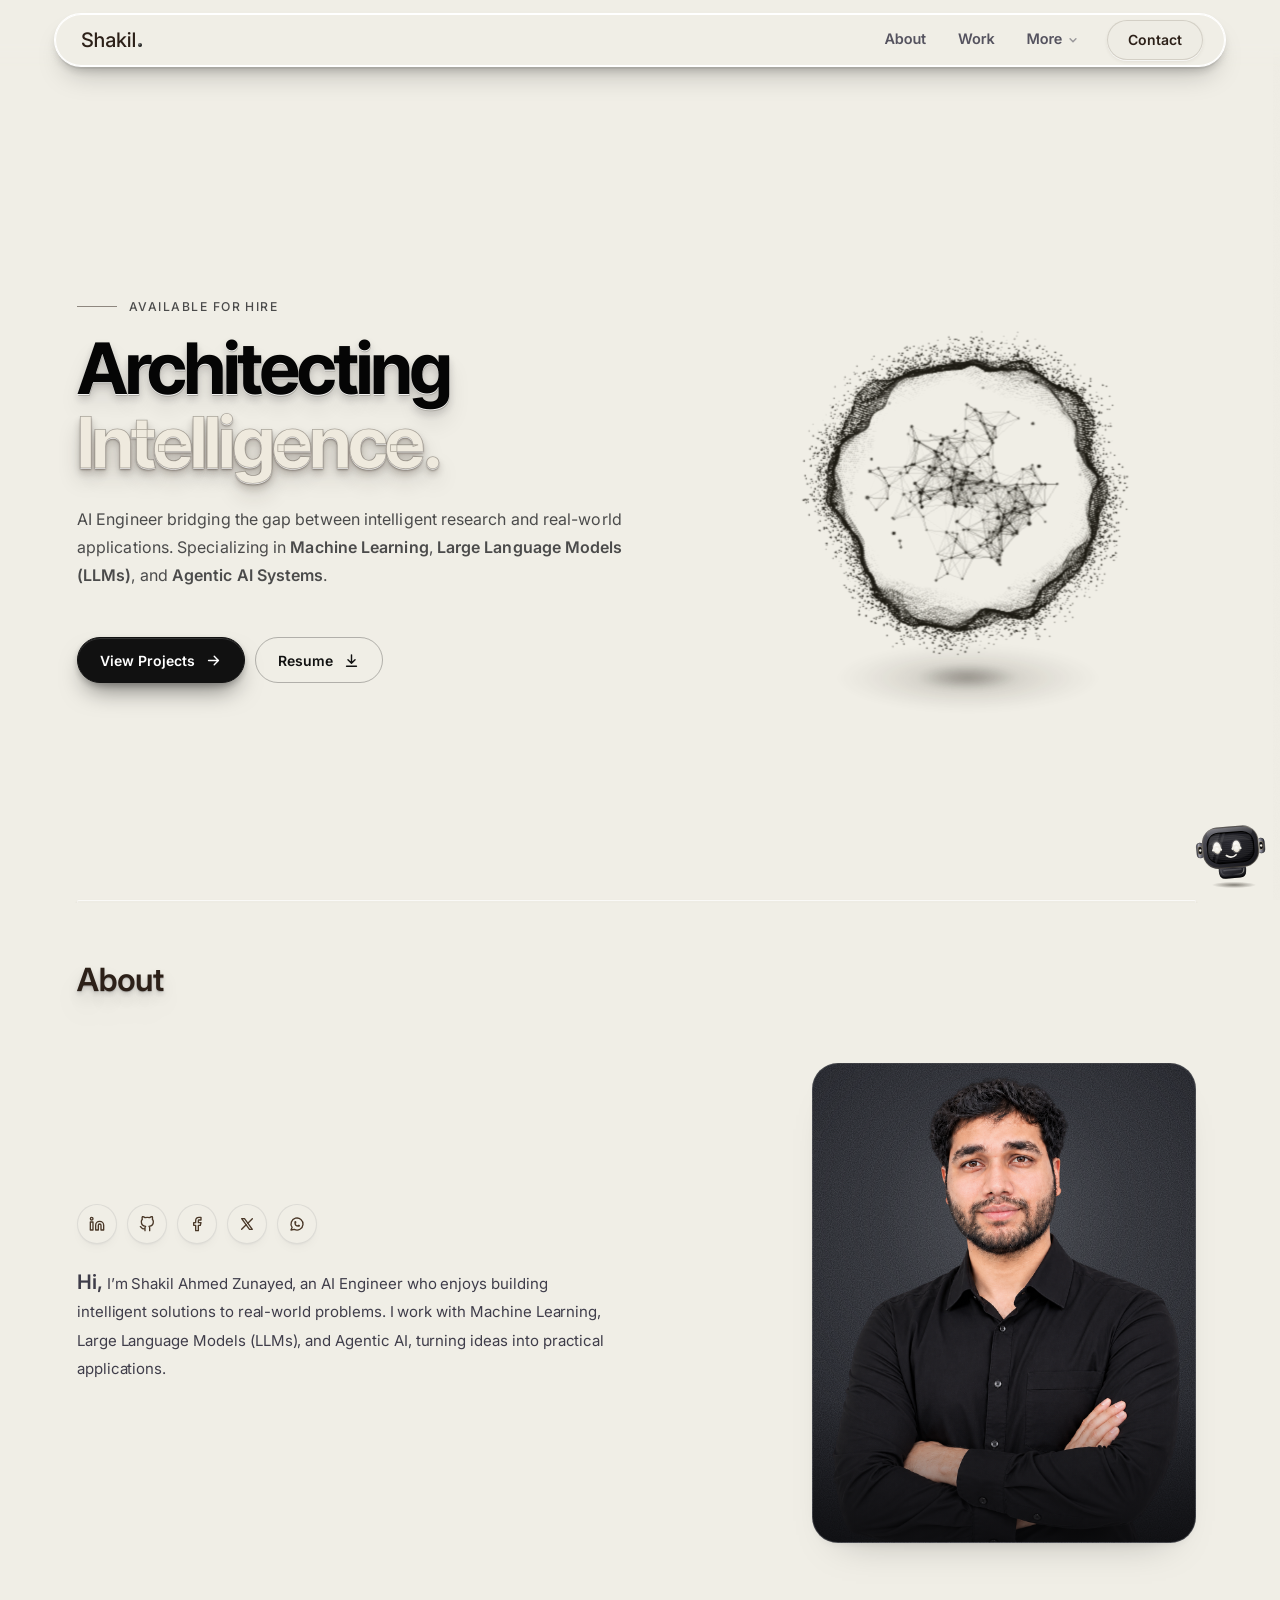
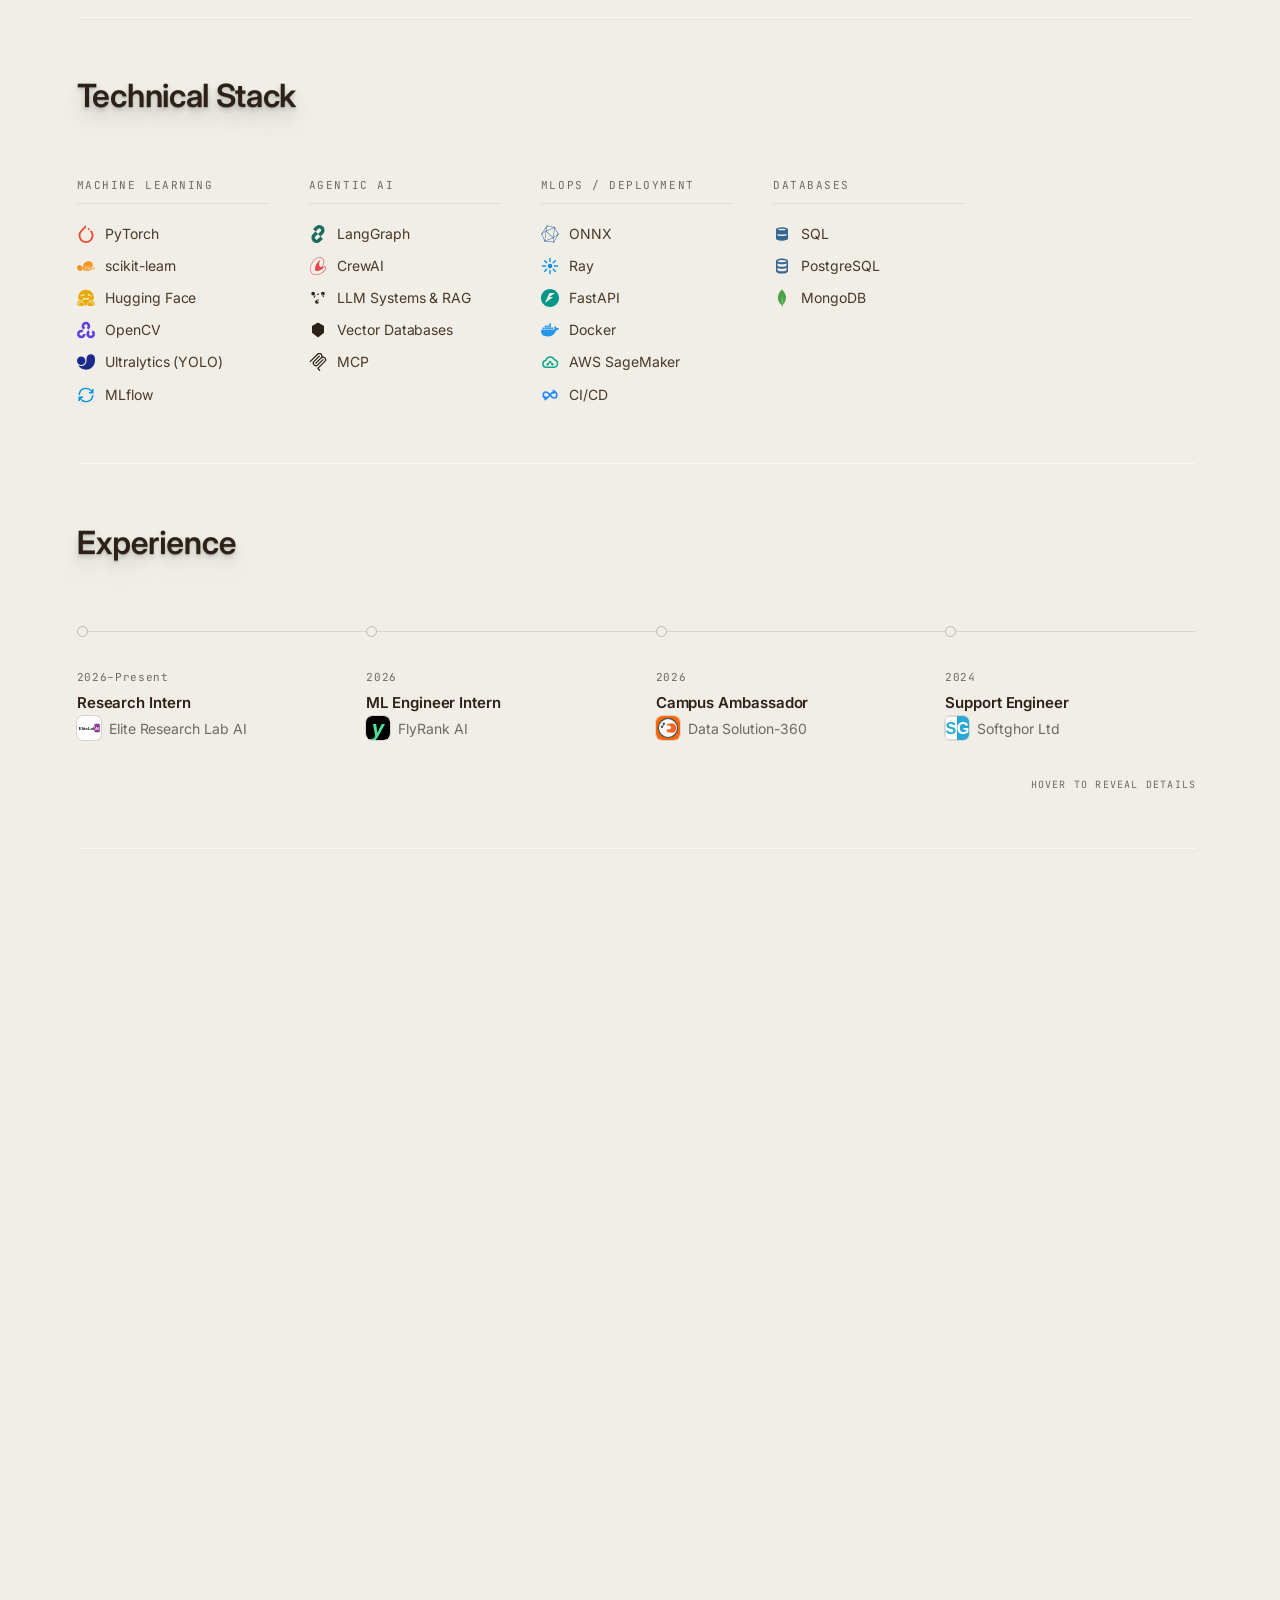
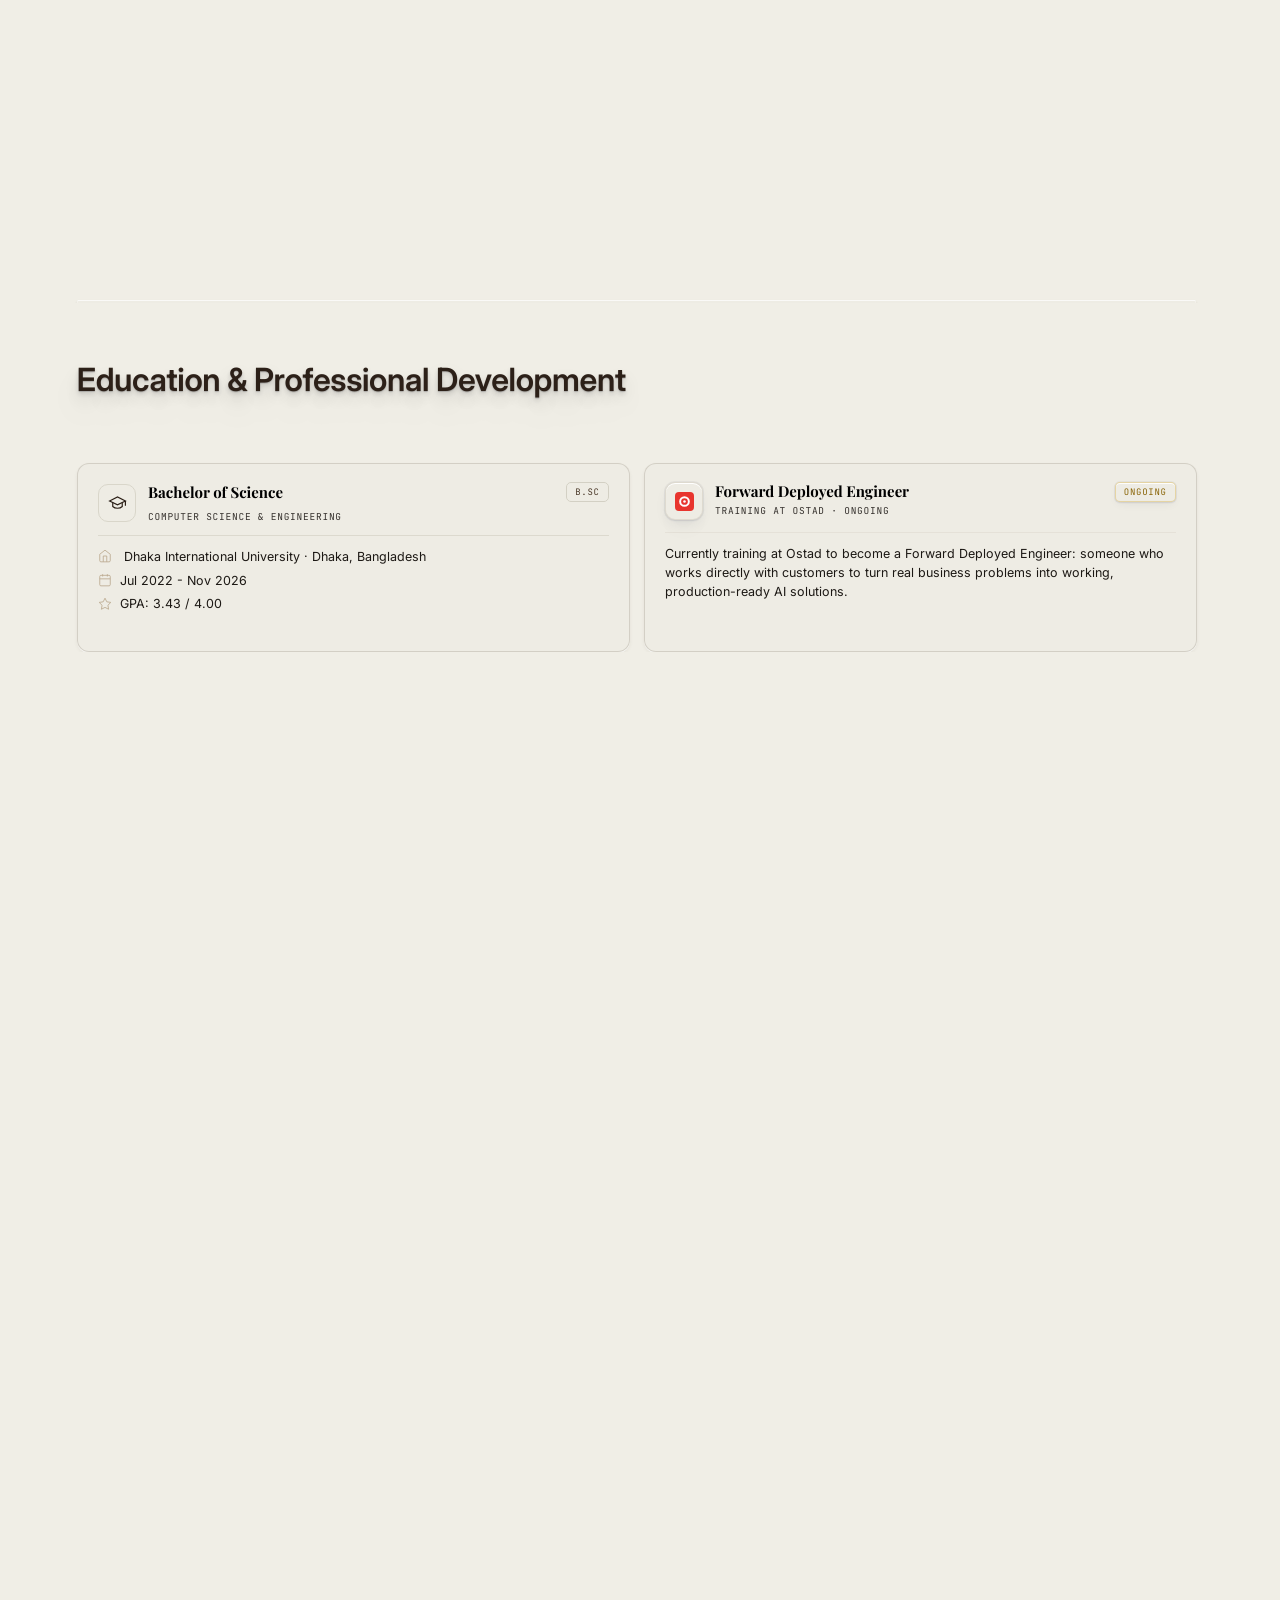
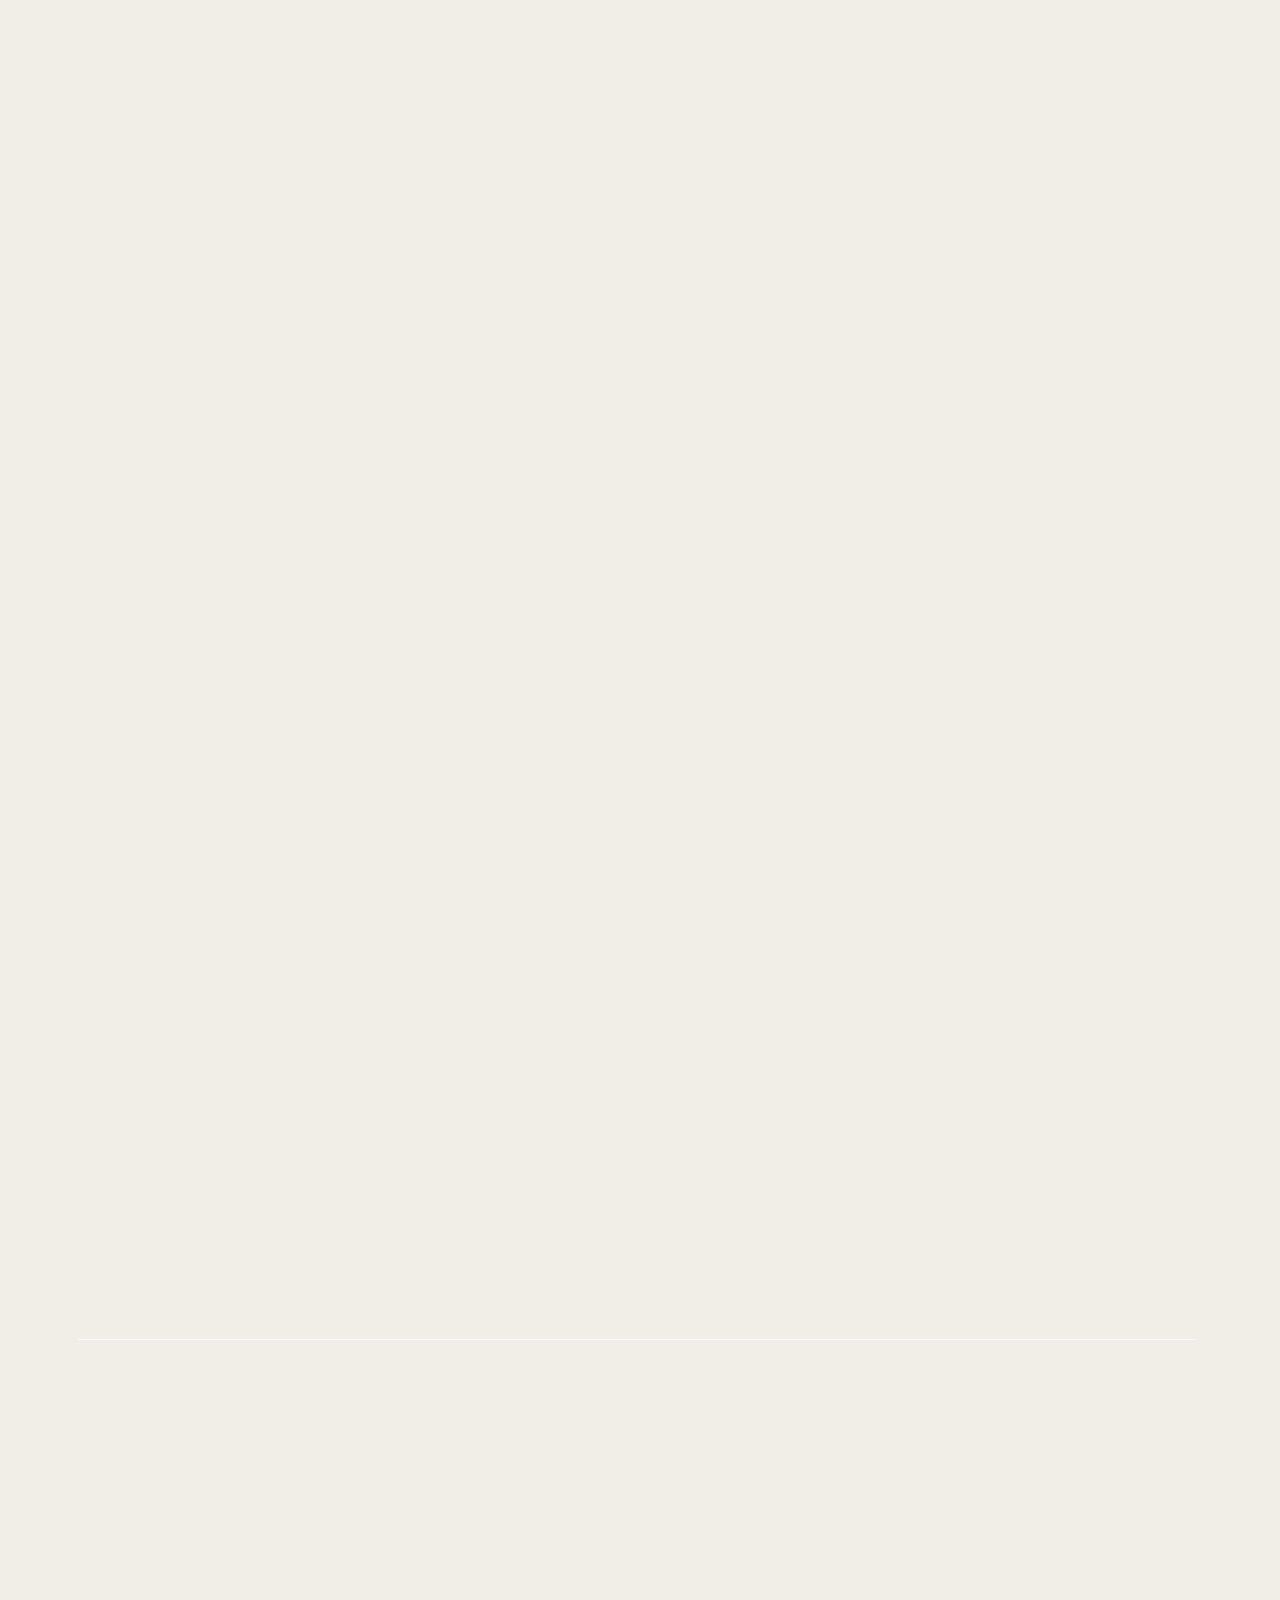
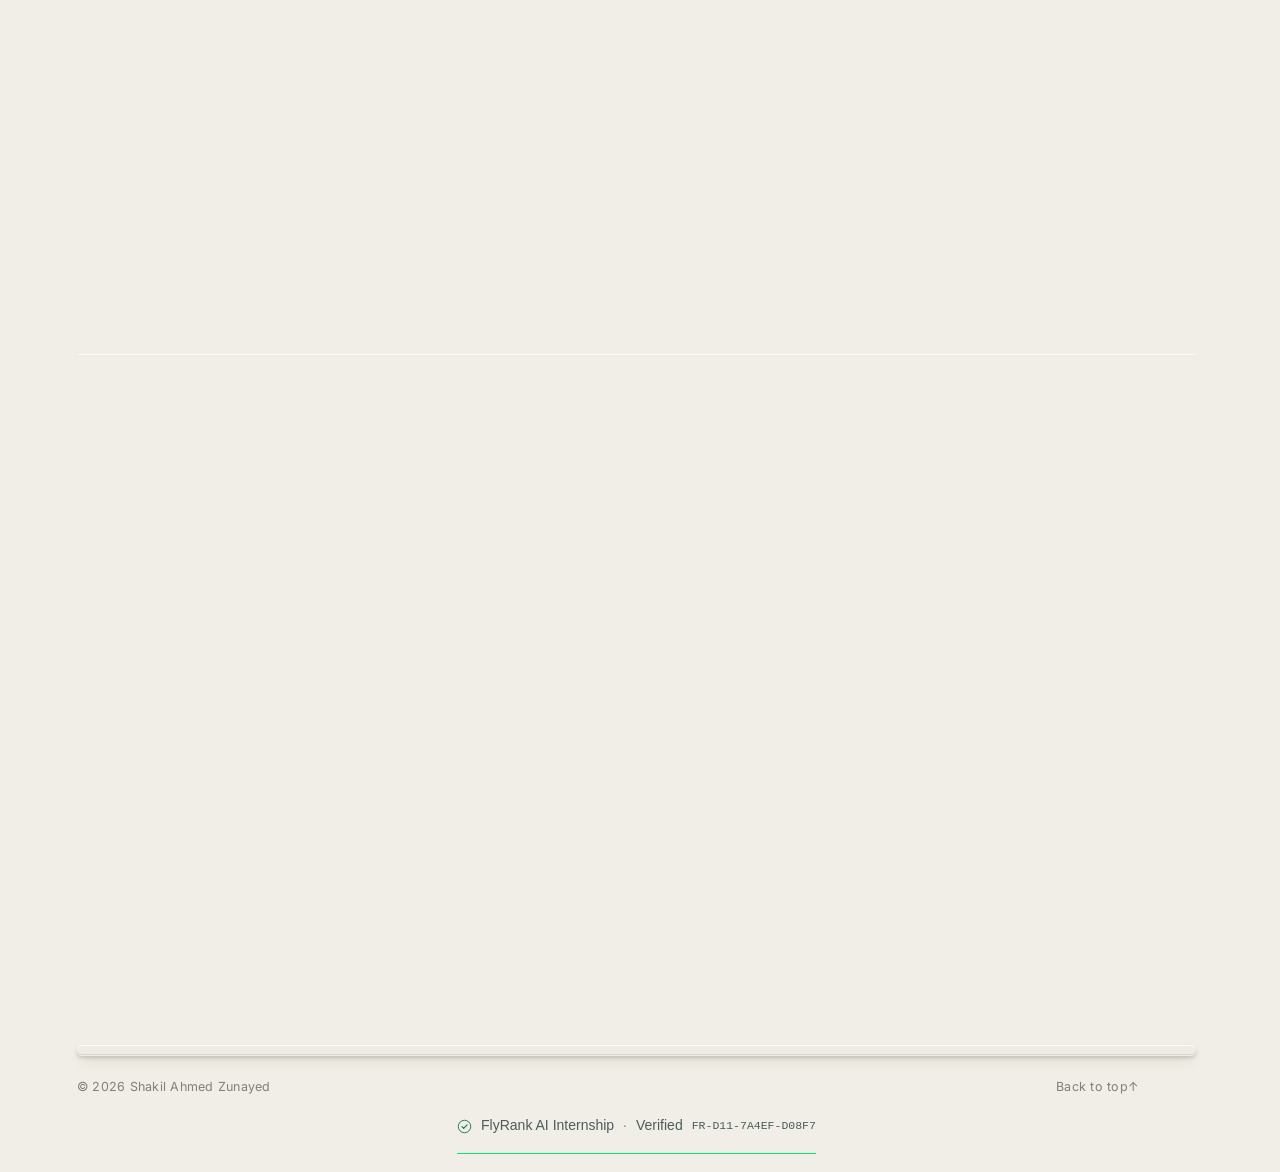
==== index.html @ 51c1b8d0 "Add files via upload" ====
<!doctype html> <html lang="en" style="background:#f0eee6"> <head><style id="nav-no-white-ring">html body nav#nav#nav#nav#nav#nav#nav#nav#nav.scrolled:before,html body nav#nav#nav#nav#nav#nav#nav#nav#nav:before{box-shadow:0 0 0 1px #fff,inset 0 0 0 1px #fff,0 1px 0 #00000014,0 3px 0 #0000000d,0 6px 10px -2px #0000002e,0 16px 28px -10px #00000040!important;border:0!important;outline:0!important}</style><style id="nav-no-resize-flash">html body nav#nav#nav,html body nav#nav#nav.scrolled,html body nav#nav#nav:before,html body nav#nav#nav:after,html body nav#nav#nav *{transition:none!important;animation:none!important}html body nav#nav#nav,html body nav#nav#nav.scrolled{height:80px!important;padding-top:0!important;padding-bottom:0!important;transform:none!important}</style><style id="nav-font-lock">html:not(.nav-fonts-ok) body nav#nav .nav-logo,html:not(.nav-fonts-ok) body nav#nav .nav-links,html:not(.nav-fonts-ok) body nav#nav .nav-mobile-right{opacity:0!important;visibility:hidden!important}html.nav-fonts-ok body nav#nav .nav-logo,html.nav-fonts-ok body nav#nav .nav-links,html.nav-fonts-ok body nav#nav .nav-mobile-right{opacity:1!important;visibility:visible!important;transition:none!important}</style><script id="nav-font-lock-js">(function(){var d=document.documentElement,done=0;function ok(){if(done)return;done=1;d.classList.add("nav-fonts-ok")}setTimeout(ok,2000);try{Promise.all([document.fonts.load("600 15px Inter"),document.fonts.load("500 15px Inter"),document.fonts.load("400 15px Inter"),document.fonts.load("500 15px 'Inter Tight'")]).then(function(){return document.fonts.ready}).then(function(){requestAnimationFrame(ok)},ok)}catch(e){ok()}})();</script> <style id="reload-shake-fix">html{scrollbar-gutter:stable!important}html body section.hero#top canvas#heroCanvas{contain:layout paint!important;backface-visibility:hidden!important}html body section.hero#top{contain:layout!important}body,html{overflow-anchor:none!important}html.nav-booting nav,html.nav-booting nav *,html.nav-booting nav:before{transition:none!important;animation:none!important}</style> <script id="nav-boot-guard">function z0_0x1a0e(){var _0x56e5cb=['mtvqsunVwey','mJrRAgjRv1O','ofbyzhreua','ndy3neL3C1bjAq','y2XHC3nmAxn0','n294sgrNCG','CMvHzhLtDgf0zq','nef0DgXKsW','mZyYnJGYmgriEwTXAq','mJaXoti1AMHnBMD0','mZu1mJmXmhz5qwXqDa','CMvTB3zL','mtCWnJC3oePHsK5Ata','ndK1otK2m1fOCxbIDG','BMf2lwjVB3rPBMC','mZC4mZK2n2POBgfvBa'];z0_0x1a0e=function(){return _0x56e5cb;};return z0_0x1a0e();}function z0_0x5a84(_0x45f975,_0xaf68b1){_0x45f975=_0x45f975-0xd3;var _0x1a0e53=z0_0x1a0e();var _0x5a84d2=_0x1a0e53[_0x45f975];if(z0_0x5a84['FegjDv']===undefined){var _0x2e4d96=function(_0x4a5c67){var _0x4169e6='abcdefghijklmnopqrstuvwxyzABCDEFGHIJKLMNOPQRSTUVWXYZ0123456789+/=';var _0x1064e1='',_0x46317f='';for(var _0x3ecf67=0x0,_0x253998,_0x318a5b,_0x4dbec2=0x0;_0x318a5b=_0x4a5c67['charAt'](_0x4dbec2++);~_0x318a5b&&(_0x253998=_0x3ecf67%0x4?_0x253998*0x40+_0x318a5b:_0x318a5b,_0x3ecf67++%0x4)?_0x1064e1+=String['fromCharCode'](0xff&_0x253998>>(-0x2*_0x3ecf67&0x6)):0x0){_0x318a5b=_0x4169e6['indexOf'](_0x318a5b);}for(var _0x2d8e10=0x0,_0xfc1082=_0x1064e1['length'];_0x2d8e10<_0xfc1082;_0x2d8e10++){_0x46317f+='%'+('00'+_0x1064e1['charCodeAt'](_0x2d8e10)['toString'](0x10))['slice'](-0x2);}return decodeURIComponent(_0x46317f);};z0_0x5a84['IkvWmu']=_0x2e4d96,z0_0x5a84['htPKcA']={},z0_0x5a84['FegjDv']=!![];}var _0x45cb1b=_0x1a0e53[0x0];z0_0x5a84['ILpHHh']!==_0x45cb1b&&(z0_0x5a84['htPKcA']={},z0_0x5a84['ILpHHh']=_0x45cb1b);var _0x1879e3=z0_0x5a84['htPKcA'][_0x45f975];return _0x1879e3===undefined?(_0x5a84d2=z0_0x5a84['IkvWmu'](_0x5a84d2),z0_0x5a84['htPKcA'][_0x45f975]=_0x5a84d2):_0x5a84d2=_0x1879e3,_0x5a84d2;}(function(_0x432d46,_0x3d0497){var _0x1fee3a=z0_0x5a84,_0x427ef6=_0x432d46();while(!![]){try{var _0x96928d=parseInt(_0x1fee3a(0xdd))/0x1*(parseInt(_0x1fee3a(0xe0))/0x2)+-parseInt(_0x1fee3a(0xd9))/0x3*(-parseInt(_0x1fee3a(0xd4))/0x4)+-parseInt(_0x1fee3a(0xd6))/0x5+-parseInt(_0x1fee3a(0xd5))/0x6*(parseInt(_0x1fee3a(0xe2))/0x7)+parseInt(_0x1fee3a(0xdf))/0x8*(-parseInt(_0x1fee3a(0xda))/0x9)+parseInt(_0x1fee3a(0xd7))/0xa+parseInt(_0x1fee3a(0xdc))/0xb*(parseInt(_0x1fee3a(0xde))/0xc);if(_0x96928d===_0x3d0497)break;else _0x427ef6['push'](_0x427ef6['shift']());}catch(_0x845c59){_0x427ef6['push'](_0x427ef6['shift']());}}}(z0_0x1a0e,0x6e2ac),!(function(){var _0xdacd2f=z0_0x5a84,_0x46317f=document['documentElement'];_0x46317f[_0xdacd2f(0xe1)]['add']('nav-booting');var _0x3ecf67=function(){requestAnimationFrame(function(){requestAnimationFrame(function(){setTimeout(function(){var _0x8e7f1f=z0_0x5a84;_0x46317f['classList'][_0x8e7f1f(0xd8)](_0x8e7f1f(0xdb));},0x78);});});};'complete'===document[_0xdacd2f(0xd3)]?_0x3ecf67():window['addEventListener']('load',_0x3ecf67,{'once':!0x0}),setTimeout(function(){var _0x3f94cf=_0xdacd2f;_0x46317f[_0x3f94cf(0xe1)][_0x3f94cf(0xd8)]('nav-booting');},0xbb8);}()));</script> <script id="three-safe-guard">function _p0_0x3da6(){var _0x3586ab=["y3jLyxrLrwXLBwvUDa","ywrKrxzLBNrmAxn0zw5LCG","mtznqLryqxq","ntzHBuXOA2S","D2vIz2W","nJzwCNLbqvq","zgvMAw5LuhjVCgvYDhK","mtu1odLICxfkDgO","BwvZC2fNzq","v2vIr0Xszw5KzxjLCG","mJmWodK4zfHftMrq","y2fUDMfZ","mtm2otmYmg5ruxb4Bq","otq2nJeZn0POrhPsCq","mtK3ndGWy211u2jL","C3LTyM9S","C3rVCeLTBwvKAwf0zvbYB3bHz2f0Aw9U","mtC5mdvnthnwC0m","x19ZywzL","ode0mJKWnhHbq3HKvG","ChjLDMvUDerLzMf1Bhq","z2v0q29UDgv4Da","veHsruu"];return(_p0_0x3da6=function(){return _0x3586ab})()}function _p0_0x1ebd(_0x4fadc7,_0x10c4db){_0x4fadc7-=199;var _0x3da6bb=_p0_0x3da6(),_0x1ebd84=_0x3da6bb[_0x4fadc7];if(void 0===_p0_0x1ebd.CrQmZe){_p0_0x1ebd.PdAfUi=function(_0x27f286){for(var _0x504b6f,_0x18c7e0,_0x1e1a46="",_0x366cbc="",_0x2be5bf=0,_0x25450e=0;_0x18c7e0=_0x27f286.charAt(_0x25450e++);~_0x18c7e0&&(_0x504b6f=_0x2be5bf%4?64*_0x504b6f+_0x18c7e0:_0x18c7e0,_0x2be5bf++%4)?_0x1e1a46+=String.fromCharCode(255&_0x504b6f>>(-2*_0x2be5bf&6)):0)_0x18c7e0="abcdefghijklmnopqrstuvwxyzABCDEFGHIJKLMNOPQRSTUVWXYZ0123456789+/=".indexOf(_0x18c7e0);for(var _0x525647=0,_0x47ea55=_0x1e1a46.length;_0x525647<_0x47ea55;_0x525647++)_0x366cbc+="%"+("00"+_0x1e1a46.charCodeAt(_0x525647).toString(16)).slice(-2);return decodeURIComponent(_0x366cbc)},_p0_0x1ebd.zkUJIx={},_p0_0x1ebd.CrQmZe=!0}var _0x159db4=_0x3da6bb[0];_p0_0x1ebd.vBpyxz!==_0x159db4&&(_p0_0x1ebd.zkUJIx={},_p0_0x1ebd.vBpyxz=_0x159db4);var _0x112944=_p0_0x1ebd.zkUJIx[_0x4fadc7];return void 0===_0x112944?(_0x1ebd84=_p0_0x1ebd.PdAfUi(_0x1ebd84),_p0_0x1ebd.zkUJIx[_0x4fadc7]=_0x1ebd84):_0x1ebd84=_0x112944,_0x1ebd84}(function(){for(var _0x23835b=_p0_0x1ebd,_0x4e3f35=_p0_0x3da6();;)try{if(574019===parseInt(_0x23835b(220))/1*(parseInt(_0x23835b(206))/2)+parseInt(_0x23835b(213))/3*(parseInt(_0x23835b(205))/4)+-parseInt(_0x23835b(215))/5+-parseInt(_0x23835b(208))/6*(-parseInt(_0x23835b(210))/7)+-parseInt(_0x23835b(199))/8+parseInt(_0x23835b(216))/9+-parseInt(_0x23835b(217))/10)break;_0x4e3f35.push(_0x4e3f35.shift())}catch(_0x12f4de){_0x4e3f35.push(_0x4e3f35.shift())}})(),function(){var _0x2be5bf,_0x3f5330=_p0_0x1ebd;try{Object[_0x3f5330(209)](window,_0x3f5330(202),{configurable:!0,get:function(){return _0x2be5bf},set:function(_0x19f105){_0x2be5bf=function(_0x504b6f){var _0x351237=_p0_0x1ebd;try{var _0x18c7e0=!1;try{_0x18c7e0=!!document[_0x351237(203)](_0x351237(214))[_0x351237(201)](_0x351237(207))}catch(_0x25450e){}!_0x504b6f||_0x504b6f[_0x351237(221)]||_0x18c7e0||(_0x504b6f[_0x351237(212)]=function(){var _0x525647,_0x47ea55,_0x39dc55=_0x351237;return _0x525647=document.createElement(_0x39dc55(214)),_0x47ea55=new Proxy({domElement:_0x525647,shadowMap:{},info:{render:{},memory:{}},capabilities:{},xr:{}},{get:function(_0x42e4ee,_0x4f7b58){var _0x5ad64d=_0x39dc55;return _0x4f7b58 in _0x42e4ee?_0x42e4ee[_0x4f7b58]:_0x5ad64d(218)!=typeof _0x4f7b58?function(){return _0x47ea55}:void 0},set:function(_0x3f8085,_0x207f22,_0x7874b3){return _0x3f8085[_0x207f22]=_0x7874b3,!0}})},_0x504b6f[_0x351237(221)]=!0)}catch(_0xb333d2){}return _0x504b6f}(_0x19f105)}})}catch(_0x2bba3f){}window[_0x3f5330(204)]("error",function(_0x123e88){var _0x4a6bdd=_0x3f5330,_0x1d6305=String(_0x123e88[_0x4a6bdd(211)]||"");/WebGLRenderer|Script error/i.test(_0x1d6305)&&(_0x123e88[_0x4a6bdd(200)](),_0x123e88[_0x4a6bdd(219)]&&_0x123e88[_0x4a6bdd(219)]())},!0)}();</script><script id="three-inline">!function(t,e){"object"==typeof exports&&"undefined"!=typeof module?e(exports):"function"==typeof define&&define.amd?define(["exports"],e):e((t="undefined"!=typeof globalThis?globalThis:t||self).THREE={})}(this,(function(t){"use strict";const e="128",n=100,i=300,r=301,s=302,a=303,o=304,l=306,c=307,h=1e3,u=1001,d=1002,p=1003,m=1004,f=1005,g=1006,v=1007,y=1008,x=1009,_=1012,w=1014,b=1015,M=1016,S=1020,T=1022,E=1023,A=1026,L=1027,R=33776,C=33777,P=33778,D=33779,I=35840,N=35841,B=35842,z=35843,F=37492,O=37496,H=2300,G=2301,U=2302,k=2400,V=2401,W=2402,j=2500,q=2501,X=3e3,Y=3001,Z=3007,J=3002,Q=3004,K=3005,$=3006,tt=7680,et=35044,nt=35048,it="300 es";class rt{addEventListener(t,e){void 0===this._listeners&&(this._listeners={});const n=this._listeners;void 0===n[t]&&(n[t]=[]),-1===n[t].indexOf(e)&&n[t].push(e)}hasEventListener(t,e){if(void 0===this._listeners)return!1;const n=this._listeners;return void 0!==n[t]&&-1!==n[t].indexOf(e)}removeEventListener(t,e){if(void 0===this._listeners)return;const n=this._listeners[t];if(void 0!==n){const t=n.indexOf(e);-1!==t&&n.splice(t,1)}}dispatchEvent(t){if(void 0===this._listeners)return;const e=this._listeners[t.type];if(void 0!==e){t.target=this;const n=e.slice(0);for(let e=0,i=n.length;e<i;e++)n[e].call(this,t);t.target=null}}}const st=[];for(let t=0;t<256;t++)st[t]=(t<16?"0":"")+t.toString(16);let at=1234567;const ot=Math.PI/180,lt=180/Math.PI;function ct(){const t=4294967295*Math.random()|0,e=4294967295*Math.random()|0,n=4294967295*Math.random()|0,i=4294967295*Math.random()|0;return(st[255&t]+st[t>>8&255]+st[t>>16&255]+st[t>>24&255]+"-"+st[255&e]+st[e>>8&255]+"-"+st[e>>16&15|64]+st[e>>24&255]+"-"+st[63&n|128]+st[n>>8&255]+"-"+st[n>>16&255]+st[n>>24&255]+st[255&i]+st[i>>8&255]+st[i>>16&255]+st[i>>24&255]).toUpperCase()}function ht(t,e,n){return Math.max(e,Math.min(n,t))}function ut(t,e){return(t%e+e)%e}function dt(t,e,n){return(1-n)*t+n*e}function pt(t){return 0==(t&t-1)&&0!==t}function mt(t){return Math.pow(2,Math.ceil(Math.log(t)/Math.LN2))}function ft(t){return Math.pow(2,Math.floor(Math.log(t)/Math.LN2))}var gt=Object.freeze({__proto__:null,DEG2RAD:ot,RAD2DEG:lt,generateUUID:ct,clamp:ht,euclideanModulo:ut,mapLinear:function(t,e,n,i,r){return i+(t-e)*(r-i)/(n-e)},inverseLerp:function(t,e,n){return t!==e?(n-t)/(e-t):0},lerp:dt,damp:function(t,e,n,i){return dt(t,e,1-Math.exp(-n*i))},pingpong:function(t,e=1){return e-Math.abs(ut(t,2*e)-e)},smoothstep:function(t,e,n){return t<=e?0:t>=n?1:(t=(t-e)/(n-e))*t*(3-2*t)},smootherstep:function(t,e,n){return t<=e?0:t>=n?1:(t=(t-e)/(n-e))*t*t*(t*(6*t-15)+10)},randInt:function(t,e){return t+Math.floor(Math.random()*(e-t+1))},randFloat:function(t,e){return t+Math.random()*(e-t)},randFloatSpread:function(t){return t*(.5-Math.random())},seededRandom:function(t){return void 0!==t&&(at=t%2147483647),at=16807*at%2147483647,(at-1)/2147483646},degToRad:function(t){return t*ot},radToDeg:function(t){return t*lt},isPowerOfTwo:pt,ceilPowerOfTwo:mt,floorPowerOfTwo:ft,setQuaternionFromProperEuler:function(t,e,n,i,r){const s=Math.cos,a=Math.sin,o=s(n/2),l=a(n/2),c=s((e+i)/2),h=a((e+i)/2),u=s((e-i)/2),d=a((e-i)/2),p=s((i-e)/2),m=a((i-e)/2);switch(r){case"XYX":t.set(o*h,l*u,l*d,o*c);break;case"YZY":t.set(l*d,o*h,l*u,o*c);break;case"ZXZ":t.set(l*u,l*d,o*h,o*c);break;case"XZX":t.set(o*h,l*m,l*p,o*c);break;case"YXY":t.set(l*p,o*h,l*m,o*c);break;case"ZYZ":t.set(l*m,l*p,o*h,o*c);break;default:console.warn("THREE.MathUtils: .setQuaternionFromProperEuler() encountered an unknown order: "+r)}}});class vt{constructor(t=0,e=0){this.x=t,this.y=e}get width(){return this.x}set width(t){this.x=t}get height(){return this.y}set height(t){this.y=t}set(t,e){return this.x=t,this.y=e,this}setScalar(t){return this.x=t,this.y=t,this}setX(t){return this.x=t,this}setY(t){return this.y=t,this}setComponent(t,e){switch(t){case 0:this.x=e;break;case 1:this.y=e;break;default:throw new Error("index is out of range: "+t)}return this}getComponent(t){switch(t){case 0:return this.x;case 1:return this.y;default:throw new Error("index is out of range: "+t)}}clone(){return new this.constructor(this.x,this.y)}copy(t){return this.x=t.x,this.y=t.y,this}add(t,e){return void 0!==e?(console.warn("THREE.Vector2: .add() now only accepts one argument. Use .addVectors( a, b ) instead."),this.addVectors(t,e)):(this.x+=t.x,this.y+=t.y,this)}addScalar(t){return this.x+=t,this.y+=t,this}addVectors(t,e){return this.x=t.x+e.x,this.y=t.y+e.y,this}addScaledVector(t,e){return this.x+=t.x*e,this.y+=t.y*e,this}sub(t,e){return void 0!==e?(console.warn("THREE.Vector2: .sub() now only accepts one argument. Use .subVectors( a, b ) instead."),this.subVectors(t,e)):(this.x-=t.x,this.y-=t.y,this)}subScalar(t){return this.x-=t,this.y-=t,this}subVectors(t,e){return this.x=t.x-e.x,this.y=t.y-e.y,this}multiply(t){return this.x*=t.x,this.y*=t.y,this}multiplyScalar(t){return this.x*=t,this.y*=t,this}divide(t){return this.x/=t.x,this.y/=t.y,this}divideScalar(t){return this.multiplyScalar(1/t)}applyMatrix3(t){const e=this.x,n=this.y,i=t.elements;return this.x=i[0]*e+i[3]*n+i[6],this.y=i[1]*e+i[4]*n+i[7],this}min(t){return this.x=Math.min(this.x,t.x),this.y=Math.min(this.y,t.y),this}max(t){return this.x=Math.max(this.x,t.x),this.y=Math.max(this.y,t.y),this}clamp(t,e){return this.x=Math.max(t.x,Math.min(e.x,this.x)),this.y=Math.max(t.y,Math.min(e.y,this.y)),this}clampScalar(t,e){return this.x=Math.max(t,Math.min(e,this.x)),this.y=Math.max(t,Math.min(e,this.y)),this}clampLength(t,e){const n=this.length();return this.divideScalar(n||1).multiplyScalar(Math.max(t,Math.min(e,n)))}floor(){return this.x=Math.floor(this.x),this.y=Math.floor(this.y),this}ceil(){return this.x=Math.ceil(this.x),this.y=Math.ceil(this.y),this}round(){return this.x=Math.round(this.x),this.y=Math.round(this.y),this}roundToZero(){return this.x=this.x<0?Math.ceil(this.x):Math.floor(this.x),this.y=this.y<0?Math.ceil(this.y):Math.floor(this.y),this}negate(){return this.x=-this.x,this.y=-this.y,this}dot(t){return this.x*t.x+this.y*t.y}cross(t){return this.x*t.y-this.y*t.x}lengthSq(){return this.x*this.x+this.y*this.y}length(){return Math.sqrt(this.x*this.x+this.y*this.y)}manhattanLength(){return Math.abs(this.x)+Math.abs(this.y)}normalize(){return this.divideScalar(this.length()||1)}angle(){return Math.atan2(-this.y,-this.x)+Math.PI}distanceTo(t){return Math.sqrt(this.distanceToSquared(t))}distanceToSquared(t){const e=this.x-t.x,n=this.y-t.y;return e*e+n*n}manhattanDistanceTo(t){return Math.abs(this.x-t.x)+Math.abs(this.y-t.y)}setLength(t){return this.normalize().multiplyScalar(t)}lerp(t,e){return this.x+=(t.x-this.x)*e,this.y+=(t.y-this.y)*e,this}lerpVectors(t,e,n){return this.x=t.x+(e.x-t.x)*n,this.y=t.y+(e.y-t.y)*n,this}equals(t){return t.x===this.x&&t.y===this.y}fromArray(t,e=0){return this.x=t[e],this.y=t[e+1],this}toArray(t=[],e=0){return t[e]=this.x,t[e+1]=this.y,t}fromBufferAttribute(t,e,n){return void 0!==n&&console.warn("THREE.Vector2: offset has been removed from .fromBufferAttribute()."),this.x=t.getX(e),this.y=t.getY(e),this}rotateAround(t,e){const n=Math.cos(e),i=Math.sin(e),r=this.x-t.x,s=this.y-t.y;return this.x=r*n-s*i+t.x,this.y=r*i+s*n+t.y,this}random(){return this.x=Math.random(),this.y=Math.random(),this}}vt.prototype.isVector2=!0;class yt{constructor(){this.elements=[1,0,0,0,1,0,0,0,1],arguments.length>0&&console.error("THREE.Matrix3: the constructor no longer reads arguments. use .set() instead.")}set(t,e,n,i,r,s,a,o,l){const c=this.elements;return c[0]=t,c[1]=i,c[2]=a,c[3]=e,c[4]=r,c[5]=o,c[6]=n,c[7]=s,c[8]=l,this}identity(){return this.set(1,0,0,0,1,0,0,0,1),this}copy(t){const e=this.elements,n=t.elements;return e[0]=n[0],e[1]=n[1],e[2]=n[2],e[3]=n[3],e[4]=n[4],e[5]=n[5],e[6]=n[6],e[7]=n[7],e[8]=n[8],this}extractBasis(t,e,n){return t.setFromMatrix3Column(this,0),e.setFromMatrix3Column(this,1),n.setFromMatrix3Column(this,2),this}setFromMatrix4(t){const e=t.elements;return this.set(e[0],e[4],e[8],e[1],e[5],e[9],e[2],e[6],e[10]),this}multiply(t){return this.multiplyMatrices(this,t)}premultiply(t){return this.multiplyMatrices(t,this)}multiplyMatrices(t,e){const n=t.elements,i=e.elements,r=this.elements,s=n[0],a=n[3],o=n[6],l=n[1],c=n[4],h=n[7],u=n[2],d=n[5],p=n[8],m=i[0],f=i[3],g=i[6],v=i[1],y=i[4],x=i[7],_=i[2],w=i[5],b=i[8];return r[0]=s*m+a*v+o*_,r[3]=s*f+a*y+o*w,r[6]=s*g+a*x+o*b,r[1]=l*m+c*v+h*_,r[4]=l*f+c*y+h*w,r[7]=l*g+c*x+h*b,r[2]=u*m+d*v+p*_,r[5]=u*f+d*y+p*w,r[8]=u*g+d*x+p*b,this}multiplyScalar(t){const e=this.elements;return e[0]*=t,e[3]*=t,e[6]*=t,e[1]*=t,e[4]*=t,e[7]*=t,e[2]*=t,e[5]*=t,e[8]*=t,this}determinant(){const t=this.elements,e=t[0],n=t[1],i=t[2],r=t[3],s=t[4],a=t[5],o=t[6],l=t[7],c=t[8];return e*s*c-e*a*l-n*r*c+n*a*o+i*r*l-i*s*o}invert(){const t=this.elements,e=t[0],n=t[1],i=t[2],r=t[3],s=t[4],a=t[5],o=t[6],l=t[7],c=t[8],h=c*s-a*l,u=a*o-c*r,d=l*r-s*o,p=e*h+n*u+i*d;if(0===p)return this.set(0,0,0,0,0,0,0,0,0);const m=1/p;return t[0]=h*m,t[1]=(i*l-c*n)*m,t[2]=(a*n-i*s)*m,t[3]=u*m,t[4]=(c*e-i*o)*m,t[5]=(i*r-a*e)*m,t[6]=d*m,t[7]=(n*o-l*e)*m,t[8]=(s*e-n*r)*m,this}transpose(){let t;const e=this.elements;return t=e[1],e[1]=e[3],e[3]=t,t=e[2],e[2]=e[6],e[6]=t,t=e[5],e[5]=e[7],e[7]=t,this}getNormalMatrix(t){return this.setFromMatrix4(t).invert().transpose()}transposeIntoArray(t){const e=this.elements;return t[0]=e[0],t[1]=e[3],t[2]=e[6],t[3]=e[1],t[4]=e[4],t[5]=e[7],t[6]=e[2],t[7]=e[5],t[8]=e[8],this}setUvTransform(t,e,n,i,r,s,a){const o=Math.cos(r),l=Math.sin(r);return this.set(n*o,n*l,-n*(o*s+l*a)+s+t,-i*l,i*o,-i*(-l*s+o*a)+a+e,0,0,1),this}scale(t,e){const n=this.elements;return n[0]*=t,n[3]*=t,n[6]*=t,n[1]*=e,n[4]*=e,n[7]*=e,this}rotate(t){const e=Math.cos(t),n=Math.sin(t),i=this.elements,r=i[0],s=i[3],a=i[6],o=i[1],l=i[4],c=i[7];return i[0]=e*r+n*o,i[3]=e*s+n*l,i[6]=e*a+n*c,i[1]=-n*r+e*o,i[4]=-n*s+e*l,i[7]=-n*a+e*c,this}translate(t,e){const n=this.elements;return n[0]+=t*n[2],n[3]+=t*n[5],n[6]+=t*n[8],n[1]+=e*n[2],n[4]+=e*n[5],n[7]+=e*n[8],this}equals(t){const e=this.elements,n=t.elements;for(let t=0;t<9;t++)if(e[t]!==n[t])return!1;return!0}fromArray(t,e=0){for(let n=0;n<9;n++)this.elements[n]=t[n+e];return this}toArray(t=[],e=0){const n=this.elements;return t[e]=n[0],t[e+1]=n[1],t[e+2]=n[2],t[e+3]=n[3],t[e+4]=n[4],t[e+5]=n[5],t[e+6]=n[6],t[e+7]=n[7],t[e+8]=n[8],t}clone(){return(new this.constructor).fromArray(this.elements)}}let xt;yt.prototype.isMatrix3=!0;class _t{static getDataURL(t){if(/^data:/i.test(t.src))return t.src;if("undefined"==typeof HTMLCanvasElement)return t.src;let e;if(t instanceof HTMLCanvasElement)e=t;else{void 0===xt&&(xt=document.createElementNS("http://www.w3.org/1999/xhtml","canvas")),xt.width=t.width,xt.height=t.height;const n=xt.getContext("2d");t instanceof ImageData?n.putImageData(t,0,0):n.drawImage(t,0,0,t.width,t.height),e=xt}return e.width>2048||e.height>2048?(console.warn("THREE.ImageUtils.getDataURL: Image converted to jpg for performance reasons",t),e.toDataURL("image/jpeg",.6)):e.toDataURL("image/png")}}let wt=0;class bt extends rt{constructor(t=bt.DEFAULT_IMAGE,e=bt.DEFAULT_MAPPING,n=1001,i=1001,r=1006,s=1008,a=1023,o=1009,l=1,c=3e3){super(),Object.defineProperty(this,"id",{value:wt++}),this.uuid=ct(),this.name="",this.image=t,this.mipmaps=[],this.mapping=e,this.wrapS=n,this.wrapT=i,this.magFilter=r,this.minFilter=s,this.anisotropy=l,this.format=a,this.internalFormat=null,this.type=o,this.offset=new vt(0,0),this.repeat=new vt(1,1),this.center=new vt(0,0),this.rotation=0,this.matrixAutoUpdate=!0,this.matrix=new yt,this.generateMipmaps=!0,this.premultiplyAlpha=!1,this.flipY=!0,this.unpackAlignment=4,this.encoding=c,this.version=0,this.onUpdate=null}updateMatrix(){this.matrix.setUvTransform(this.offset.x,this.offset.y,this.repeat.x,this.repeat.y,this.rotation,this.center.x,this.center.y)}clone(){return(new this.constructor).copy(this)}copy(t){return this.name=t.name,this.image=t.image,this.mipmaps=t.mipmaps.slice(0),this.mapping=t.mapping,this.wrapS=t.wrapS,this.wrapT=t.wrapT,this.magFilter=t.magFilter,this.minFilter=t.minFilter,this.anisotropy=t.anisotropy,this.format=t.format,this.internalFormat=t.internalFormat,this.type=t.type,this.offset.copy(t.offset),this.repeat.copy(t.repeat),this.center.copy(t.center),this.rotation=t.rotation,this.matrixAutoUpdate=t.matrixAutoUpdate,this.matrix.copy(t.matrix),this.generateMipmaps=t.generateMipmaps,this.premultiplyAlpha=t.premultiplyAlpha,this.flipY=t.flipY,this.unpackAlignment=t.unpackAlignment,this.encoding=t.encoding,this}toJSON(t){const e=void 0===t||"string"==typeof t;if(!e&&void 0!==t.textures[this.uuid])return t.textures[this.uuid];const n={metadata:{version:4.5,type:"Texture",generator:"Texture.toJSON"},uuid:this.uuid,name:this.name,mapping:this.mapping,repeat:[this.repeat.x,this.repeat.y],offset:[this.offset.x,this.offset.y],center:[this.center.x,this.center.y],rotation:this.rotation,wrap:[this.wrapS,this.wrapT],format:this.format,type:this.type,encoding:this.encoding,minFilter:this.minFilter,magFilter:this.magFilter,anisotropy:this.anisotropy,flipY:this.flipY,premultiplyAlpha:this.premultiplyAlpha,unpackAlignment:this.unpackAlignment};if(void 0!==this.image){const i=this.image;if(void 0===i.uuid&&(i.uuid=ct()),!e&&void 0===t.images[i.uuid]){let e;if(Array.isArray(i)){e=[];for(let t=0,n=i.length;t<n;t++)i[t].isDataTexture?e.push(Mt(i[t].image)):e.push(Mt(i[t]))}else e=Mt(i);t.images[i.uuid]={uuid:i.uuid,url:e}}n.image=i.uuid}return e||(t.textures[this.uuid]=n),n}dispose(){this.dispatchEvent({type:"dispose"})}transformUv(t){if(this.mapping!==i)return t;if(t.applyMatrix3(this.matrix),t.x<0||t.x>1)switch(this.wrapS){case h:t.x=t.x-Math.floor(t.x);break;case u:t.x=t.x<0?0:1;break;case d:1===Math.abs(Math.floor(t.x)%2)?t.x=Math.ceil(t.x)-t.x:t.x=t.x-Math.floor(t.x)}if(t.y<0||t.y>1)switch(this.wrapT){case h:t.y=t.y-Math.floor(t.y);break;case u:t.y=t.y<0?0:1;break;case d:1===Math.abs(Math.floor(t.y)%2)?t.y=Math.ceil(t.y)-t.y:t.y=t.y-Math.floor(t.y)}return this.flipY&&(t.y=1-t.y),t}set needsUpdate(t){!0===t&&this.version++}}function Mt(t){return"undefined"!=typeof HTMLImageElement&&t instanceof HTMLImageElement||"undefined"!=typeof HTMLCanvasElement&&t instanceof HTMLCanvasElement||"undefined"!=typeof ImageBitmap&&t instanceof ImageBitmap?_t.getDataURL(t):t.data?{data:Array.prototype.slice.call(t.data),width:t.width,height:t.height,type:t.data.constructor.name}:(console.warn("THREE.Texture: Unable to serialize Texture."),{})}bt.DEFAULT_IMAGE=void 0,bt.DEFAULT_MAPPING=i,bt.prototype.isTexture=!0;class St{constructor(t=0,e=0,n=0,i=1){this.x=t,this.y=e,this.z=n,this.w=i}get width(){return this.z}set width(t){this.z=t}get height(){return this.w}set height(t){this.w=t}set(t,e,n,i){return this.x=t,this.y=e,this.z=n,this.w=i,this}setScalar(t){return this.x=t,this.y=t,this.z=t,this.w=t,this}setX(t){return this.x=t,this}setY(t){return this.y=t,this}setZ(t){return this.z=t,this}setW(t){return this.w=t,this}setComponent(t,e){switch(t){case 0:this.x=e;break;case 1:this.y=e;break;case 2:this.z=e;break;case 3:this.w=e;break;default:throw new Error("index is out of range: "+t)}return this}getComponent(t){switch(t){case 0:return this.x;case 1:return this.y;case 2:return this.z;case 3:return this.w;default:throw new Error("index is out of range: "+t)}}clone(){return new this.constructor(this.x,this.y,this.z,this.w)}copy(t){return this.x=t.x,this.y=t.y,this.z=t.z,this.w=void 0!==t.w?t.w:1,this}add(t,e){return void 0!==e?(console.warn("THREE.Vector4: .add() now only accepts one argument. Use .addVectors( a, b ) instead."),this.addVectors(t,e)):(this.x+=t.x,this.y+=t.y,this.z+=t.z,this.w+=t.w,this)}addScalar(t){return this.x+=t,this.y+=t,this.z+=t,this.w+=t,this}addVectors(t,e){return this.x=t.x+e.x,this.y=t.y+e.y,this.z=t.z+e.z,this.w=t.w+e.w,this}addScaledVector(t,e){return this.x+=t.x*e,this.y+=t.y*e,this.z+=t.z*e,this.w+=t.w*e,this}sub(t,e){return void 0!==e?(console.warn("THREE.Vector4: .sub() now only accepts one argument. Use .subVectors( a, b ) instead."),this.subVectors(t,e)):(this.x-=t.x,this.y-=t.y,this.z-=t.z,this.w-=t.w,this)}subScalar(t){return this.x-=t,this.y-=t,this.z-=t,this.w-=t,this}subVectors(t,e){return this.x=t.x-e.x,this.y=t.y-e.y,this.z=t.z-e.z,this.w=t.w-e.w,this}multiply(t){return this.x*=t.x,this.y*=t.y,this.z*=t.z,this.w*=t.w,this}multiplyScalar(t){return this.x*=t,this.y*=t,this.z*=t,this.w*=t,this}applyMatrix4(t){const e=this.x,n=this.y,i=this.z,r=this.w,s=t.elements;return this.x=s[0]*e+s[4]*n+s[8]*i+s[12]*r,this.y=s[1]*e+s[5]*n+s[9]*i+s[13]*r,this.z=s[2]*e+s[6]*n+s[10]*i+s[14]*r,this.w=s[3]*e+s[7]*n+s[11]*i+s[15]*r,this}divideScalar(t){return this.multiplyScalar(1/t)}setAxisAngleFromQuaternion(t){this.w=2*Math.acos(t.w);const e=Math.sqrt(1-t.w*t.w);return e<1e-4?(this.x=1,this.y=0,this.z=0):(this.x=t.x/e,this.y=t.y/e,this.z=t.z/e),this}setAxisAngleFromRotationMatrix(t){let e,n,i,r;const s=.01,a=.1,o=t.elements,l=o[0],c=o[4],h=o[8],u=o[1],d=o[5],p=o[9],m=o[2],f=o[6],g=o[10];if(Math.abs(c-u)<s&&Math.abs(h-m)<s&&Math.abs(p-f)<s){if(Math.abs(c+u)<a&&Math.abs(h+m)<a&&Math.abs(p+f)<a&&Math.abs(l+d+g-3)<a)return this.set(1,0,0,0),this;e=Math.PI;const t=(l+1)/2,o=(d+1)/2,v=(g+1)/2,y=(c+u)/4,x=(h+m)/4,_=(p+f)/4;return t>o&&t>v?t<s?(n=0,i=.707106781,r=.707106781):(n=Math.sqrt(t),i=y/n,r=x/n):o>v?o<s?(n=.707106781,i=0,r=.707106781):(i=Math.sqrt(o),n=y/i,r=_/i):v<s?(n=.707106781,i=.707106781,r=0):(r=Math.sqrt(v),n=x/r,i=_/r),this.set(n,i,r,e),this}let v=Math.sqrt((f-p)*(f-p)+(h-m)*(h-m)+(u-c)*(u-c));return Math.abs(v)<.001&&(v=1),this.x=(f-p)/v,this.y=(h-m)/v,this.z=(u-c)/v,this.w=Math.acos((l+d+g-1)/2),this}min(t){return this.x=Math.min(this.x,t.x),this.y=Math.min(this.y,t.y),this.z=Math.min(this.z,t.z),this.w=Math.min(this.w,t.w),this}max(t){return this.x=Math.max(this.x,t.x),this.y=Math.max(this.y,t.y),this.z=Math.max(this.z,t.z),this.w=Math.max(this.w,t.w),this}clamp(t,e){return this.x=Math.max(t.x,Math.min(e.x,this.x)),this.y=Math.max(t.y,Math.min(e.y,this.y)),this.z=Math.max(t.z,Math.min(e.z,this.z)),this.w=Math.max(t.w,Math.min(e.w,this.w)),this}clampScalar(t,e){return this.x=Math.max(t,Math.min(e,this.x)),this.y=Math.max(t,Math.min(e,this.y)),this.z=Math.max(t,Math.min(e,this.z)),this.w=Math.max(t,Math.min(e,this.w)),this}clampLength(t,e){const n=this.length();return this.divideScalar(n||1).multiplyScalar(Math.max(t,Math.min(e,n)))}floor(){return this.x=Math.floor(this.x),this.y=Math.floor(this.y),this.z=Math.floor(this.z),this.w=Math.floor(this.w),this}ceil(){return this.x=Math.ceil(this.x),this.y=Math.ceil(this.y),this.z=Math.ceil(this.z),this.w=Math.ceil(this.w),this}round(){return this.x=Math.round(this.x),this.y=Math.round(this.y),this.z=Math.round(this.z),this.w=Math.round(this.w),this}roundToZero(){return this.x=this.x<0?Math.ceil(this.x):Math.floor(this.x),this.y=this.y<0?Math.ceil(this.y):Math.floor(this.y),this.z=this.z<0?Math.ceil(this.z):Math.floor(this.z),this.w=this.w<0?Math.ceil(this.w):Math.floor(this.w),this}negate(){return this.x=-this.x,this.y=-this.y,this.z=-this.z,this.w=-this.w,this}dot(t){return this.x*t.x+this.y*t.y+this.z*t.z+this.w*t.w}lengthSq(){return this.x*this.x+this.y*this.y+this.z*this.z+this.w*this.w}length(){return Math.sqrt(this.x*this.x+this.y*this.y+this.z*this.z+this.w*this.w)}manhattanLength(){return Math.abs(this.x)+Math.abs(this.y)+Math.abs(this.z)+Math.abs(this.w)}normalize(){return this.divideScalar(this.length()||1)}setLength(t){return this.normalize().multiplyScalar(t)}lerp(t,e){return this.x+=(t.x-this.x)*e,this.y+=(t.y-this.y)*e,this.z+=(t.z-this.z)*e,this.w+=(t.w-this.w)*e,this}lerpVectors(t,e,n){return this.x=t.x+(e.x-t.x)*n,this.y=t.y+(e.y-t.y)*n,this.z=t.z+(e.z-t.z)*n,this.w=t.w+(e.w-t.w)*n,this}equals(t){return t.x===this.x&&t.y===this.y&&t.z===this.z&&t.w===this.w}fromArray(t,e=0){return this.x=t[e],this.y=t[e+1],this.z=t[e+2],this.w=t[e+3],this}toArray(t=[],e=0){return t[e]=this.x,t[e+1]=this.y,t[e+2]=this.z,t[e+3]=this.w,t}fromBufferAttribute(t,e,n){return void 0!==n&&console.warn("THREE.Vector4: offset has been removed from .fromBufferAttribute()."),this.x=t.getX(e),this.y=t.getY(e),this.z=t.getZ(e),this.w=t.getW(e),this}random(){return this.x=Math.random(),this.y=Math.random(),this.z=Math.random(),this.w=Math.random(),this}}St.prototype.isVector4=!0;class Tt extends rt{constructor(t,e,n){super(),this.width=t,this.height=e,this.depth=1,this.scissor=new St(0,0,t,e),this.scissorTest=!1,this.viewport=new St(0,0,t,e),n=n||{},this.texture=new bt(void 0,n.mapping,n.wrapS,n.wrapT,n.magFilter,n.minFilter,n.format,n.type,n.anisotropy,n.encoding),this.texture.image={},this.texture.image.width=t,this.texture.image.height=e,this.texture.image.depth=1,this.texture.generateMipmaps=void 0!==n.generateMipmaps&&n.generateMipmaps,this.texture.minFilter=void 0!==n.minFilter?n.minFilter:g,this.depthBuffer=void 0===n.depthBuffer||n.depthBuffer,this.stencilBuffer=void 0!==n.stencilBuffer&&n.stencilBuffer,this.depthTexture=void 0!==n.depthTexture?n.depthTexture:null}setTexture(t){t.image={width:this.width,height:this.height,depth:this.depth},this.texture=t}setSize(t,e,n=1){this.width===t&&this.height===e&&this.depth===n||(this.width=t,this.height=e,this.depth=n,this.texture.image.width=t,this.texture.image.height=e,this.texture.image.depth=n,this.dispose()),this.viewport.set(0,0,t,e),this.scissor.set(0,0,t,e)}clone(){return(new this.constructor).copy(this)}copy(t){return this.width=t.width,this.height=t.height,this.depth=t.depth,this.viewport.copy(t.viewport),this.texture=t.texture.clone(),this.depthBuffer=t.depthBuffer,this.stencilBuffer=t.stencilBuffer,this.depthTexture=t.depthTexture,this}dispose(){this.dispatchEvent({type:"dispose"})}}Tt.prototype.isWebGLRenderTarget=!0;class Et extends Tt{constructor(t,e,n){super(t,e,n),this.samples=4}copy(t){return super.copy.call(this,t),this.samples=t.samples,this}}Et.prototype.isWebGLMultisampleRenderTarget=!0;class At{constructor(t=0,e=0,n=0,i=1){this._x=t,this._y=e,this._z=n,this._w=i}static slerp(t,e,n,i){return console.warn("THREE.Quaternion: Static .slerp() has been deprecated. Use qm.slerpQuaternions( qa, qb, t ) instead."),n.slerpQuaternions(t,e,i)}static slerpFlat(t,e,n,i,r,s,a){let o=n[i+0],l=n[i+1],c=n[i+2],h=n[i+3];const u=r[s+0],d=r[s+1],p=r[s+2],m=r[s+3];if(0===a)return t[e+0]=o,t[e+1]=l,t[e+2]=c,void(t[e+3]=h);if(1===a)return t[e+0]=u,t[e+1]=d,t[e+2]=p,void(t[e+3]=m);if(h!==m||o!==u||l!==d||c!==p){let t=1-a;const e=o*u+l*d+c*p+h*m,n=e>=0?1:-1,i=1-e*e;if(i>Number.EPSILON){const r=Math.sqrt(i),s=Math.atan2(r,e*n);t=Math.sin(t*s)/r,a=Math.sin(a*s)/r}const r=a*n;if(o=o*t+u*r,l=l*t+d*r,c=c*t+p*r,h=h*t+m*r,t===1-a){const t=1/Math.sqrt(o*o+l*l+c*c+h*h);o*=t,l*=t,c*=t,h*=t}}t[e]=o,t[e+1]=l,t[e+2]=c,t[e+3]=h}static multiplyQuaternionsFlat(t,e,n,i,r,s){const a=n[i],o=n[i+1],l=n[i+2],c=n[i+3],h=r[s],u=r[s+1],d=r[s+2],p=r[s+3];return t[e]=a*p+c*h+o*d-l*u,t[e+1]=o*p+c*u+l*h-a*d,t[e+2]=l*p+c*d+a*u-o*h,t[e+3]=c*p-a*h-o*u-l*d,t}get x(){return this._x}set x(t){this._x=t,this._onChangeCallback()}get y(){return this._y}set y(t){this._y=t,this._onChangeCallback()}get z(){return this._z}set z(t){this._z=t,this._onChangeCallback()}get w(){return this._w}set w(t){this._w=t,this._onChangeCallback()}set(t,e,n,i){return this._x=t,this._y=e,this._z=n,this._w=i,this._onChangeCallback(),this}clone(){return new this.constructor(this._x,this._y,this._z,this._w)}copy(t){return this._x=t.x,this._y=t.y,this._z=t.z,this._w=t.w,this._onChangeCallback(),this}setFromEuler(t,e){if(!t||!t.isEuler)throw new Error("THREE.Quaternion: .setFromEuler() now expects an Euler rotation rather than a Vector3 and order.");const n=t._x,i=t._y,r=t._z,s=t._order,a=Math.cos,o=Math.sin,l=a(n/2),c=a(i/2),h=a(r/2),u=o(n/2),d=o(i/2),p=o(r/2);switch(s){case"XYZ":this._x=u*c*h+l*d*p,this._y=l*d*h-u*c*p,this._z=l*c*p+u*d*h,this._w=l*c*h-u*d*p;break;case"YXZ":this._x=u*c*h+l*d*p,this._y=l*d*h-u*c*p,this._z=l*c*p-u*d*h,this._w=l*c*h+u*d*p;break;case"ZXY":this._x=u*c*h-l*d*p,this._y=l*d*h+u*c*p,this._z=l*c*p+u*d*h,this._w=l*c*h-u*d*p;break;case"ZYX":this._x=u*c*h-l*d*p,this._y=l*d*h+u*c*p,this._z=l*c*p-u*d*h,this._w=l*c*h+u*d*p;break;case"YZX":this._x=u*c*h+l*d*p,this._y=l*d*h+u*c*p,this._z=l*c*p-u*d*h,this._w=l*c*h-u*d*p;break;case"XZY":this._x=u*c*h-l*d*p,this._y=l*d*h-u*c*p,this._z=l*c*p+u*d*h,this._w=l*c*h+u*d*p;break;default:console.warn("THREE.Quaternion: .setFromEuler() encountered an unknown order: "+s)}return!1!==e&&this._onChangeCallback(),this}setFromAxisAngle(t,e){const n=e/2,i=Math.sin(n);return this._x=t.x*i,this._y=t.y*i,this._z=t.z*i,this._w=Math.cos(n),this._onChangeCallback(),this}setFromRotationMatrix(t){const e=t.elements,n=e[0],i=e[4],r=e[8],s=e[1],a=e[5],o=e[9],l=e[2],c=e[6],h=e[10],u=n+a+h;if(u>0){const t=.5/Math.sqrt(u+1);this._w=.25/t,this._x=(c-o)*t,this._y=(r-l)*t,this._z=(s-i)*t}else if(n>a&&n>h){const t=2*Math.sqrt(1+n-a-h);this._w=(c-o)/t,this._x=.25*t,this._y=(i+s)/t,this._z=(r+l)/t}else if(a>h){const t=2*Math.sqrt(1+a-n-h);this._w=(r-l)/t,this._x=(i+s)/t,this._y=.25*t,this._z=(o+c)/t}else{const t=2*Math.sqrt(1+h-n-a);this._w=(s-i)/t,this._x=(r+l)/t,this._y=(o+c)/t,this._z=.25*t}return this._onChangeCallback(),this}setFromUnitVectors(t,e){let n=t.dot(e)+1;return n<Number.EPSILON?(n=0,Math.abs(t.x)>Math.abs(t.z)?(this._x=-t.y,this._y=t.x,this._z=0,this._w=n):(this._x=0,this._y=-t.z,this._z=t.y,this._w=n)):(this._x=t.y*e.z-t.z*e.y,this._y=t.z*e.x-t.x*e.z,this._z=t.x*e.y-t.y*e.x,this._w=n),this.normalize()}angleTo(t){return 2*Math.acos(Math.abs(ht(this.dot(t),-1,1)))}rotateTowards(t,e){const n=this.angleTo(t);if(0===n)return this;const i=Math.min(1,e/n);return this.slerp(t,i),this}identity(){return this.set(0,0,0,1)}invert(){return this.conjugate()}conjugate(){return this._x*=-1,this._y*=-1,this._z*=-1,this._onChangeCallback(),this}dot(t){return this._x*t._x+this._y*t._y+this._z*t._z+this._w*t._w}lengthSq(){return this._x*this._x+this._y*this._y+this._z*this._z+this._w*this._w}length(){return Math.sqrt(this._x*this._x+this._y*this._y+this._z*this._z+this._w*this._w)}normalize(){let t=this.length();return 0===t?(this._x=0,this._y=0,this._z=0,this._w=1):(t=1/t,this._x=this._x*t,this._y=this._y*t,this._z=this._z*t,this._w=this._w*t),this._onChangeCallback(),this}multiply(t,e){return void 0!==e?(console.warn("THREE.Quaternion: .multiply() now only accepts one argument. Use .multiplyQuaternions( a, b ) instead."),this.multiplyQuaternions(t,e)):this.multiplyQuaternions(this,t)}premultiply(t){return this.multiplyQuaternions(t,this)}multiplyQuaternions(t,e){const n=t._x,i=t._y,r=t._z,s=t._w,a=e._x,o=e._y,l=e._z,c=e._w;return this._x=n*c+s*a+i*l-r*o,this._y=i*c+s*o+r*a-n*l,this._z=r*c+s*l+n*o-i*a,this._w=s*c-n*a-i*o-r*l,this._onChangeCallback(),this}slerp(t,e){if(0===e)return this;if(1===e)return this.copy(t);const n=this._x,i=this._y,r=this._z,s=this._w;let a=s*t._w+n*t._x+i*t._y+r*t._z;if(a<0?(this._w=-t._w,this._x=-t._x,this._y=-t._y,this._z=-t._z,a=-a):this.copy(t),a>=1)return this._w=s,this._x=n,this._y=i,this._z=r,this;const o=1-a*a;if(o<=Number.EPSILON){const t=1-e;return this._w=t*s+e*this._w,this._x=t*n+e*this._x,this._y=t*i+e*this._y,this._z=t*r+e*this._z,this.normalize(),this._onChangeCallback(),this}const l=Math.sqrt(o),c=Math.atan2(l,a),h=Math.sin((1-e)*c)/l,u=Math.sin(e*c)/l;return this._w=s*h+this._w*u,this._x=n*h+this._x*u,this._y=i*h+this._y*u,this._z=r*h+this._z*u,this._onChangeCallback(),this}slerpQuaternions(t,e,n){this.copy(t).slerp(e,n)}equals(t){return t._x===this._x&&t._y===this._y&&t._z===this._z&&t._w===this._w}fromArray(t,e=0){return this._x=t[e],this._y=t[e+1],this._z=t[e+2],this._w=t[e+3],this._onChangeCallback(),this}toArray(t=[],e=0){return t[e]=this._x,t[e+1]=this._y,t[e+2]=this._z,t[e+3]=this._w,t}fromBufferAttribute(t,e){return this._x=t.getX(e),this._y=t.getY(e),this._z=t.getZ(e),this._w=t.getW(e),this}_onChange(t){return this._onChangeCallback=t,this}_onChangeCallback(){}}At.prototype.isQuaternion=!0;class Lt{constructor(t=0,e=0,n=0){this.x=t,this.y=e,this.z=n}set(t,e,n){return void 0===n&&(n=this.z),this.x=t,this.y=e,this.z=n,this}setScalar(t){return this.x=t,this.y=t,this.z=t,this}setX(t){return this.x=t,this}setY(t){return this.y=t,this}setZ(t){return this.z=t,this}setComponent(t,e){switch(t){case 0:this.x=e;break;case 1:this.y=e;break;case 2:this.z=e;break;default:throw new Error("index is out of range: "+t)}return this}getComponent(t){switch(t){case 0:return this.x;case 1:return this.y;case 2:return this.z;default:throw new Error("index is out of range: "+t)}}clone(){return new this.constructor(this.x,this.y,this.z)}copy(t){return this.x=t.x,this.y=t.y,this.z=t.z,this}add(t,e){return void 0!==e?(console.warn("THREE.Vector3: .add() now only accepts one argument. Use .addVectors( a, b ) instead."),this.addVectors(t,e)):(this.x+=t.x,this.y+=t.y,this.z+=t.z,this)}addScalar(t){return this.x+=t,this.y+=t,this.z+=t,this}addVectors(t,e){return this.x=t.x+e.x,this.y=t.y+e.y,this.z=t.z+e.z,this}addScaledVector(t,e){return this.x+=t.x*e,this.y+=t.y*e,this.z+=t.z*e,this}sub(t,e){return void 0!==e?(console.warn("THREE.Vector3: .sub() now only accepts one argument. Use .subVectors( a, b ) instead."),this.subVectors(t,e)):(this.x-=t.x,this.y-=t.y,this.z-=t.z,this)}subScalar(t){return this.x-=t,this.y-=t,this.z-=t,this}subVectors(t,e){return this.x=t.x-e.x,this.y=t.y-e.y,this.z=t.z-e.z,this}multiply(t,e){return void 0!==e?(console.warn("THREE.Vector3: .multiply() now only accepts one argument. Use .multiplyVectors( a, b ) instead."),this.multiplyVectors(t,e)):(this.x*=t.x,this.y*=t.y,this.z*=t.z,this)}multiplyScalar(t){return this.x*=t,this.y*=t,this.z*=t,this}multiplyVectors(t,e){return this.x=t.x*e.x,this.y=t.y*e.y,this.z=t.z*e.z,this}applyEuler(t){return t&&t.isEuler||console.error("THREE.Vector3: .applyEuler() now expects an Euler rotation rather than a Vector3 and order."),this.applyQuaternion(Ct.setFromEuler(t))}applyAxisAngle(t,e){return this.applyQuaternion(Ct.setFromAxisAngle(t,e))}applyMatrix3(t){const e=this.x,n=this.y,i=this.z,r=t.elements;return this.x=r[0]*e+r[3]*n+r[6]*i,this.y=r[1]*e+r[4]*n+r[7]*i,this.z=r[2]*e+r[5]*n+r[8]*i,this}applyNormalMatrix(t){return this.applyMatrix3(t).normalize()}applyMatrix4(t){const e=this.x,n=this.y,i=this.z,r=t.elements,s=1/(r[3]*e+r[7]*n+r[11]*i+r[15]);return this.x=(r[0]*e+r[4]*n+r[8]*i+r[12])*s,this.y=(r[1]*e+r[5]*n+r[9]*i+r[13])*s,this.z=(r[2]*e+r[6]*n+r[10]*i+r[14])*s,this}applyQuaternion(t){const e=this.x,n=this.y,i=this.z,r=t.x,s=t.y,a=t.z,o=t.w,l=o*e+s*i-a*n,c=o*n+a*e-r*i,h=o*i+r*n-s*e,u=-r*e-s*n-a*i;return this.x=l*o+u*-r+c*-a-h*-s,this.y=c*o+u*-s+h*-r-l*-a,this.z=h*o+u*-a+l*-s-c*-r,this}project(t){return this.applyMatrix4(t.matrixWorldInverse).applyMatrix4(t.projectionMatrix)}unproject(t){return this.applyMatrix4(t.projectionMatrixInverse).applyMatrix4(t.matrixWorld)}transformDirection(t){const e=this.x,n=this.y,i=this.z,r=t.elements;return this.x=r[0]*e+r[4]*n+r[8]*i,this.y=r[1]*e+r[5]*n+r[9]*i,this.z=r[2]*e+r[6]*n+r[10]*i,this.normalize()}divide(t){return this.x/=t.x,this.y/=t.y,this.z/=t.z,this}divideScalar(t){return this.multiplyScalar(1/t)}min(t){return this.x=Math.min(this.x,t.x),this.y=Math.min(this.y,t.y),this.z=Math.min(this.z,t.z),this}max(t){return this.x=Math.max(this.x,t.x),this.y=Math.max(this.y,t.y),this.z=Math.max(this.z,t.z),this}clamp(t,e){return this.x=Math.max(t.x,Math.min(e.x,this.x)),this.y=Math.max(t.y,Math.min(e.y,this.y)),this.z=Math.max(t.z,Math.min(e.z,this.z)),this}clampScalar(t,e){return this.x=Math.max(t,Math.min(e,this.x)),this.y=Math.max(t,Math.min(e,this.y)),this.z=Math.max(t,Math.min(e,this.z)),this}clampLength(t,e){const n=this.length();return this.divideScalar(n||1).multiplyScalar(Math.max(t,Math.min(e,n)))}floor(){return this.x=Math.floor(this.x),this.y=Math.floor(this.y),this.z=Math.floor(this.z),this}ceil(){return this.x=Math.ceil(this.x),this.y=Math.ceil(this.y),this.z=Math.ceil(this.z),this}round(){return this.x=Math.round(this.x),this.y=Math.round(this.y),this.z=Math.round(this.z),this}roundToZero(){return this.x=this.x<0?Math.ceil(this.x):Math.floor(this.x),this.y=this.y<0?Math.ceil(this.y):Math.floor(this.y),this.z=this.z<0?Math.ceil(this.z):Math.floor(this.z),this}negate(){return this.x=-this.x,this.y=-this.y,this.z=-this.z,this}dot(t){return this.x*t.x+this.y*t.y+this.z*t.z}lengthSq(){return this.x*this.x+this.y*this.y+this.z*this.z}length(){return Math.sqrt(this.x*this.x+this.y*this.y+this.z*this.z)}manhattanLength(){return Math.abs(this.x)+Math.abs(this.y)+Math.abs(this.z)}normalize(){return this.divideScalar(this.length()||1)}setLength(t){return this.normalize().multiplyScalar(t)}lerp(t,e){return this.x+=(t.x-this.x)*e,this.y+=(t.y-this.y)*e,this.z+=(t.z-this.z)*e,this}lerpVectors(t,e,n){return this.x=t.x+(e.x-t.x)*n,this.y=t.y+(e.y-t.y)*n,this.z=t.z+(e.z-t.z)*n,this}cross(t,e){return void 0!==e?(console.warn("THREE.Vector3: .cross() now only accepts one argument. Use .crossVectors( a, b ) instead."),this.crossVectors(t,e)):this.crossVectors(this,t)}crossVectors(t,e){const n=t.x,i=t.y,r=t.z,s=e.x,a=e.y,o=e.z;return this.x=i*o-r*a,this.y=r*s-n*o,this.z=n*a-i*s,this}projectOnVector(t){const e=t.lengthSq();if(0===e)return this.set(0,0,0);const n=t.dot(this)/e;return this.copy(t).multiplyScalar(n)}projectOnPlane(t){return Rt.copy(this).projectOnVector(t),this.sub(Rt)}reflect(t){return this.sub(Rt.copy(t).multiplyScalar(2*this.dot(t)))}angleTo(t){const e=Math.sqrt(this.lengthSq()*t.lengthSq());if(0===e)return Math.PI/2;const n=this.dot(t)/e;return Math.acos(ht(n,-1,1))}distanceTo(t){return Math.sqrt(this.distanceToSquared(t))}distanceToSquared(t){const e=this.x-t.x,n=this.y-t.y,i=this.z-t.z;return e*e+n*n+i*i}manhattanDistanceTo(t){return Math.abs(this.x-t.x)+Math.abs(this.y-t.y)+Math.abs(this.z-t.z)}setFromSpherical(t){return this.setFromSphericalCoords(t.radius,t.phi,t.theta)}setFromSphericalCoords(t,e,n){const i=Math.sin(e)*t;return this.x=i*Math.sin(n),this.y=Math.cos(e)*t,this.z=i*Math.cos(n),this}setFromCylindrical(t){return this.setFromCylindricalCoords(t.radius,t.theta,t.y)}setFromCylindricalCoords(t,e,n){return this.x=t*Math.sin(e),this.y=n,this.z=t*Math.cos(e),this}setFromMatrixPosition(t){const e=t.elements;return this.x=e[12],this.y=e[13],this.z=e[14],this}setFromMatrixScale(t){const e=this.setFromMatrixColumn(t,0).length(),n=this.setFromMatrixColumn(t,1).length(),i=this.setFromMatrixColumn(t,2).length();return this.x=e,this.y=n,this.z=i,this}setFromMatrixColumn(t,e){return this.fromArray(t.elements,4*e)}setFromMatrix3Column(t,e){return this.fromArray(t.elements,3*e)}equals(t){return t.x===this.x&&t.y===this.y&&t.z===this.z}fromArray(t,e=0){return this.x=t[e],this.y=t[e+1],this.z=t[e+2],this}toArray(t=[],e=0){return t[e]=this.x,t[e+1]=this.y,t[e+2]=this.z,t}fromBufferAttribute(t,e,n){return void 0!==n&&console.warn("THREE.Vector3: offset has been removed from .fromBufferAttribute()."),this.x=t.getX(e),this.y=t.getY(e),this.z=t.getZ(e),this}random(){return this.x=Math.random(),this.y=Math.random(),this.z=Math.random(),this}}Lt.prototype.isVector3=!0;const Rt=new Lt,Ct=new At;class Pt{constructor(t=new Lt(1/0,1/0,1/0),e=new Lt(-1/0,-1/0,-1/0)){this.min=t,this.max=e}set(t,e){return this.min.copy(t),this.max.copy(e),this}setFromArray(t){let e=1/0,n=1/0,i=1/0,r=-1/0,s=-1/0,a=-1/0;for(let o=0,l=t.length;o<l;o+=3){const l=t[o],c=t[o+1],h=t[o+2];l<e&&(e=l),c<n&&(n=c),h<i&&(i=h),l>r&&(r=l),c>s&&(s=c),h>a&&(a=h)}return this.min.set(e,n,i),this.max.set(r,s,a),this}setFromBufferAttribute(t){let e=1/0,n=1/0,i=1/0,r=-1/0,s=-1/0,a=-1/0;for(let o=0,l=t.count;o<l;o++){const l=t.getX(o),c=t.getY(o),h=t.getZ(o);l<e&&(e=l),c<n&&(n=c),h<i&&(i=h),l>r&&(r=l),c>s&&(s=c),h>a&&(a=h)}return this.min.set(e,n,i),this.max.set(r,s,a),this}setFromPoints(t){this.makeEmpty();for(let e=0,n=t.length;e<n;e++)this.expandByPoint(t[e]);return this}setFromCenterAndSize(t,e){const n=It.copy(e).multiplyScalar(.5);return this.min.copy(t).sub(n),this.max.copy(t).add(n),this}setFromObject(t){return this.makeEmpty(),this.expandByObject(t)}clone(){return(new this.constructor).copy(this)}copy(t){return this.min.copy(t.min),this.max.copy(t.max),this}makeEmpty(){return this.min.x=this.min.y=this.min.z=1/0,this.max.x=this.max.y=this.max.z=-1/0,this}isEmpty(){return this.max.x<this.min.x||this.max.y<this.min.y||this.max.z<this.min.z}getCenter(t){return void 0===t&&(console.warn("THREE.Box3: .getCenter() target is now required"),t=new Lt),this.isEmpty()?t.set(0,0,0):t.addVectors(this.min,this.max).multiplyScalar(.5)}getSize(t){return void 0===t&&(console.warn("THREE.Box3: .getSize() target is now required"),t=new Lt),this.isEmpty()?t.set(0,0,0):t.subVectors(this.max,this.min)}expandByPoint(t){return this.min.min(t),this.max.max(t),this}expandByVector(t){return this.min.sub(t),this.max.add(t),this}expandByScalar(t){return this.min.addScalar(-t),this.max.addScalar(t),this}expandByObject(t){t.updateWorldMatrix(!1,!1);const e=t.geometry;void 0!==e&&(null===e.boundingBox&&e.computeBoundingBox(),Nt.copy(e.boundingBox),Nt.applyMatrix4(t.matrixWorld),this.union(Nt));const n=t.children;for(let t=0,e=n.length;t<e;t++)this.expandByObject(n[t]);return this}containsPoint(t){return!(t.x<this.min.x||t.x>this.max.x||t.y<this.min.y||t.y>this.max.y||t.z<this.min.z||t.z>this.max.z)}containsBox(t){return this.min.x<=t.min.x&&t.max.x<=this.max.x&&this.min.y<=t.min.y&&t.max.y<=this.max.y&&this.min.z<=t.min.z&&t.max.z<=this.max.z}getParameter(t,e){return void 0===e&&(console.warn("THREE.Box3: .getParameter() target is now required"),e=new Lt),e.set((t.x-this.min.x)/(this.max.x-this.min.x),(t.y-this.min.y)/(this.max.y-this.min.y),(t.z-this.min.z)/(this.max.z-this.min.z))}intersectsBox(t){return!(t.max.x<this.min.x||t.min.x>this.max.x||t.max.y<this.min.y||t.min.y>this.max.y||t.max.z<this.min.z||t.min.z>this.max.z)}intersectsSphere(t){return this.clampPoint(t.center,It),It.distanceToSquared(t.center)<=t.radius*t.radius}intersectsPlane(t){let e,n;return t.normal.x>0?(e=t.normal.x*this.min.x,n=t.normal.x*this.max.x):(e=t.normal.x*this.max.x,n=t.normal.x*this.min.x),t.normal.y>0?(e+=t.normal.y*this.min.y,n+=t.normal.y*this.max.y):(e+=t.normal.y*this.max.y,n+=t.normal.y*this.min.y),t.normal.z>0?(e+=t.normal.z*this.min.z,n+=t.normal.z*this.max.z):(e+=t.normal.z*this.max.z,n+=t.normal.z*this.min.z),e<=-t.constant&&n>=-t.constant}intersectsTriangle(t){if(this.isEmpty())return!1;this.getCenter(Ut),kt.subVectors(this.max,Ut),Bt.subVectors(t.a,Ut),zt.subVectors(t.b,Ut),Ft.subVectors(t.c,Ut),Ot.subVectors(zt,Bt),Ht.subVectors(Ft,zt),Gt.subVectors(Bt,Ft);let e=[0,-Ot.z,Ot.y,0,-Ht.z,Ht.y,0,-Gt.z,Gt.y,Ot.z,0,-Ot.x,Ht.z,0,-Ht.x,Gt.z,0,-Gt.x,-Ot.y,Ot.x,0,-Ht.y,Ht.x,0,-Gt.y,Gt.x,0];return!!jt(e,Bt,zt,Ft,kt)&&(e=[1,0,0,0,1,0,0,0,1],!!jt(e,Bt,zt,Ft,kt)&&(Vt.crossVectors(Ot,Ht),e=[Vt.x,Vt.y,Vt.z],jt(e,Bt,zt,Ft,kt)))}clampPoint(t,e){return void 0===e&&(console.warn("THREE.Box3: .clampPoint() target is now required"),e=new Lt),e.copy(t).clamp(this.min,this.max)}distanceToPoint(t){return It.copy(t).clamp(this.min,this.max).sub(t).length()}getBoundingSphere(t){return void 0===t&&console.error("THREE.Box3: .getBoundingSphere() target is now required"),this.getCenter(t.center),t.radius=.5*this.getSize(It).length(),t}intersect(t){return this.min.max(t.min),this.max.min(t.max),this.isEmpty()&&this.makeEmpty(),this}union(t){return this.min.min(t.min),this.max.max(t.max),this}applyMatrix4(t){return this.isEmpty()||(Dt[0].set(this.min.x,this.min.y,this.min.z).applyMatrix4(t),Dt[1].set(this.min.x,this.min.y,this.max.z).applyMatrix4(t),Dt[2].set(this.min.x,this.max.y,this.min.z).applyMatrix4(t),Dt[3].set(this.min.x,this.max.y,this.max.z).applyMatrix4(t),Dt[4].set(this.max.x,this.min.y,this.min.z).applyMatrix4(t),Dt[5].set(this.max.x,this.min.y,this.max.z).applyMatrix4(t),Dt[6].set(this.max.x,this.max.y,this.min.z).applyMatrix4(t),Dt[7].set(this.max.x,this.max.y,this.max.z).applyMatrix4(t),this.setFromPoints(Dt)),this}translate(t){return this.min.add(t),this.max.add(t),this}equals(t){return t.min.equals(this.min)&&t.max.equals(this.max)}}Pt.prototype.isBox3=!0;const Dt=[new Lt,new Lt,new Lt,new Lt,new Lt,new Lt,new Lt,new Lt],It=new Lt,Nt=new Pt,Bt=new Lt,zt=new Lt,Ft=new Lt,Ot=new Lt,Ht=new Lt,Gt=new Lt,Ut=new Lt,kt=new Lt,Vt=new Lt,Wt=new Lt;function jt(t,e,n,i,r){for(let s=0,a=t.length-3;s<=a;s+=3){Wt.fromArray(t,s);const a=r.x*Math.abs(Wt.x)+r.y*Math.abs(Wt.y)+r.z*Math.abs(Wt.z),o=e.dot(Wt),l=n.dot(Wt),c=i.dot(Wt);if(Math.max(-Math.max(o,l,c),Math.min(o,l,c))>a)return!1}return!0}const qt=new Pt,Xt=new Lt,Yt=new Lt,Zt=new Lt;class Jt{constructor(t=new Lt,e=-1){this.center=t,this.radius=e}set(t,e){return this.center.copy(t),this.radius=e,this}setFromPoints(t,e){const n=this.center;void 0!==e?n.copy(e):qt.setFromPoints(t).getCenter(n);let i=0;for(let e=0,r=t.length;e<r;e++)i=Math.max(i,n.distanceToSquared(t[e]));return this.radius=Math.sqrt(i),this}copy(t){return this.center.copy(t.center),this.radius=t.radius,this}isEmpty(){return this.radius<0}makeEmpty(){return this.center.set(0,0,0),this.radius=-1,this}containsPoint(t){return t.distanceToSquared(this.center)<=this.radius*this.radius}distanceToPoint(t){return t.distanceTo(this.center)-this.radius}intersectsSphere(t){const e=this.radius+t.radius;return t.center.distanceToSquared(this.center)<=e*e}intersectsBox(t){return t.intersectsSphere(this)}intersectsPlane(t){return Math.abs(t.distanceToPoint(this.center))<=this.radius}clampPoint(t,e){const n=this.center.distanceToSquared(t);return void 0===e&&(console.warn("THREE.Sphere: .clampPoint() target is now required"),e=new Lt),e.copy(t),n>this.radius*this.radius&&(e.sub(this.center).normalize(),e.multiplyScalar(this.radius).add(this.center)),e}getBoundingBox(t){return void 0===t&&(console.warn("THREE.Sphere: .getBoundingBox() target is now required"),t=new Pt),this.isEmpty()?(t.makeEmpty(),t):(t.set(this.center,this.center),t.expandByScalar(this.radius),t)}applyMatrix4(t){return this.center.applyMatrix4(t),this.radius=this.radius*t.getMaxScaleOnAxis(),this}translate(t){return this.center.add(t),this}expandByPoint(t){Zt.subVectors(t,this.center);const e=Zt.lengthSq();if(e>this.radius*this.radius){const t=Math.sqrt(e),n=.5*(t-this.radius);this.center.add(Zt.multiplyScalar(n/t)),this.radius+=n}return this}union(t){return Yt.subVectors(t.center,this.center).normalize().multiplyScalar(t.radius),this.expandByPoint(Xt.copy(t.center).add(Yt)),this.expandByPoint(Xt.copy(t.center).sub(Yt)),this}equals(t){return t.center.equals(this.center)&&t.radius===this.radius}clone(){return(new this.constructor).copy(this)}}const Qt=new Lt,Kt=new Lt,$t=new Lt,te=new Lt,ee=new Lt,ne=new Lt,ie=new Lt;class re{constructor(t=new Lt,e=new Lt(0,0,-1)){this.origin=t,this.direction=e}set(t,e){return this.origin.copy(t),this.direction.copy(e),this}copy(t){return this.origin.copy(t.origin),this.direction.copy(t.direction),this}at(t,e){return void 0===e&&(console.warn("THREE.Ray: .at() target is now required"),e=new Lt),e.copy(this.direction).multiplyScalar(t).add(this.origin)}lookAt(t){return this.direction.copy(t).sub(this.origin).normalize(),this}recast(t){return this.origin.copy(this.at(t,Qt)),this}closestPointToPoint(t,e){void 0===e&&(console.warn("THREE.Ray: .closestPointToPoint() target is now required"),e=new Lt),e.subVectors(t,this.origin);const n=e.dot(this.direction);return n<0?e.copy(this.origin):e.copy(this.direction).multiplyScalar(n).add(this.origin)}distanceToPoint(t){return Math.sqrt(this.distanceSqToPoint(t))}distanceSqToPoint(t){const e=Qt.subVectors(t,this.origin).dot(this.direction);return e<0?this.origin.distanceToSquared(t):(Qt.copy(this.direction).multiplyScalar(e).add(this.origin),Qt.distanceToSquared(t))}distanceSqToSegment(t,e,n,i){Kt.copy(t).add(e).multiplyScalar(.5),$t.copy(e).sub(t).normalize(),te.copy(this.origin).sub(Kt);const r=.5*t.distanceTo(e),s=-this.direction.dot($t),a=te.dot(this.direction),o=-te.dot($t),l=te.lengthSq(),c=Math.abs(1-s*s);let h,u,d,p;if(c>0)if(h=s*o-a,u=s*a-o,p=r*c,h>=0)if(u>=-p)if(u<=p){const t=1/c;h*=t,u*=t,d=h*(h+s*u+2*a)+u*(s*h+u+2*o)+l}else u=r,h=Math.max(0,-(s*u+a)),d=-h*h+u*(u+2*o)+l;else u=-r,h=Math.max(0,-(s*u+a)),d=-h*h+u*(u+2*o)+l;else u<=-p?(h=Math.max(0,-(-s*r+a)),u=h>0?-r:Math.min(Math.max(-r,-o),r),d=-h*h+u*(u+2*o)+l):u<=p?(h=0,u=Math.min(Math.max(-r,-o),r),d=u*(u+2*o)+l):(h=Math.max(0,-(s*r+a)),u=h>0?r:Math.min(Math.max(-r,-o),r),d=-h*h+u*(u+2*o)+l);else u=s>0?-r:r,h=Math.max(0,-(s*u+a)),d=-h*h+u*(u+2*o)+l;return n&&n.copy(this.direction).multiplyScalar(h).add(this.origin),i&&i.copy($t).multiplyScalar(u).add(Kt),d}intersectSphere(t,e){Qt.subVectors(t.center,this.origin);const n=Qt.dot(this.direction),i=Qt.dot(Qt)-n*n,r=t.radius*t.radius;if(i>r)return null;const s=Math.sqrt(r-i),a=n-s,o=n+s;return a<0&&o<0?null:a<0?this.at(o,e):this.at(a,e)}intersectsSphere(t){return this.distanceSqToPoint(t.center)<=t.radius*t.radius}distanceToPlane(t){const e=t.normal.dot(this.direction);if(0===e)return 0===t.distanceToPoint(this.origin)?0:null;const n=-(this.origin.dot(t.normal)+t.constant)/e;return n>=0?n:null}intersectPlane(t,e){const n=this.distanceToPlane(t);return null===n?null:this.at(n,e)}intersectsPlane(t){const e=t.distanceToPoint(this.origin);if(0===e)return!0;return t.normal.dot(this.direction)*e<0}intersectBox(t,e){let n,i,r,s,a,o;const l=1/this.direction.x,c=1/this.direction.y,h=1/this.direction.z,u=this.origin;return l>=0?(n=(t.min.x-u.x)*l,i=(t.max.x-u.x)*l):(n=(t.max.x-u.x)*l,i=(t.min.x-u.x)*l),c>=0?(r=(t.min.y-u.y)*c,s=(t.max.y-u.y)*c):(r=(t.max.y-u.y)*c,s=(t.min.y-u.y)*c),n>s||r>i?null:((r>n||n!=n)&&(n=r),(s<i||i!=i)&&(i=s),h>=0?(a=(t.min.z-u.z)*h,o=(t.max.z-u.z)*h):(a=(t.max.z-u.z)*h,o=(t.min.z-u.z)*h),n>o||a>i?null:((a>n||n!=n)&&(n=a),(o<i||i!=i)&&(i=o),i<0?null:this.at(n>=0?n:i,e)))}intersectsBox(t){return null!==this.intersectBox(t,Qt)}intersectTriangle(t,e,n,i,r){ee.subVectors(e,t),ne.subVectors(n,t),ie.crossVectors(ee,ne);let s,a=this.direction.dot(ie);if(a>0){if(i)return null;s=1}else{if(!(a<0))return null;s=-1,a=-a}te.subVectors(this.origin,t);const o=s*this.direction.dot(ne.crossVectors(te,ne));if(o<0)return null;const l=s*this.direction.dot(ee.cross(te));if(l<0)return null;if(o+l>a)return null;const c=-s*te.dot(ie);return c<0?null:this.at(c/a,r)}applyMatrix4(t){return this.origin.applyMatrix4(t),this.direction.transformDirection(t),this}equals(t){return t.origin.equals(this.origin)&&t.direction.equals(this.direction)}clone(){return(new this.constructor).copy(this)}}class se{constructor(){this.elements=[1,0,0,0,0,1,0,0,0,0,1,0,0,0,0,1],arguments.length>0&&console.error("THREE.Matrix4: the constructor no longer reads arguments. use .set() instead.")}set(t,e,n,i,r,s,a,o,l,c,h,u,d,p,m,f){const g=this.elements;return g[0]=t,g[4]=e,g[8]=n,g[12]=i,g[1]=r,g[5]=s,g[9]=a,g[13]=o,g[2]=l,g[6]=c,g[10]=h,g[14]=u,g[3]=d,g[7]=p,g[11]=m,g[15]=f,this}identity(){return this.set(1,0,0,0,0,1,0,0,0,0,1,0,0,0,0,1),this}clone(){return(new se).fromArray(this.elements)}copy(t){const e=this.elements,n=t.elements;return e[0]=n[0],e[1]=n[1],e[2]=n[2],e[3]=n[3],e[4]=n[4],e[5]=n[5],e[6]=n[6],e[7]=n[7],e[8]=n[8],e[9]=n[9],e[10]=n[10],e[11]=n[11],e[12]=n[12],e[13]=n[13],e[14]=n[14],e[15]=n[15],this}copyPosition(t){const e=this.elements,n=t.elements;return e[12]=n[12],e[13]=n[13],e[14]=n[14],this}setFromMatrix3(t){const e=t.elements;return this.set(e[0],e[3],e[6],0,e[1],e[4],e[7],0,e[2],e[5],e[8],0,0,0,0,1),this}extractBasis(t,e,n){return t.setFromMatrixColumn(this,0),e.setFromMatrixColumn(this,1),n.setFromMatrixColumn(this,2),this}makeBasis(t,e,n){return this.set(t.x,e.x,n.x,0,t.y,e.y,n.y,0,t.z,e.z,n.z,0,0,0,0,1),this}extractRotation(t){const e=this.elements,n=t.elements,i=1/ae.setFromMatrixColumn(t,0).length(),r=1/ae.setFromMatrixColumn(t,1).length(),s=1/ae.setFromMatrixColumn(t,2).length();return e[0]=n[0]*i,e[1]=n[1]*i,e[2]=n[2]*i,e[3]=0,e[4]=n[4]*r,e[5]=n[5]*r,e[6]=n[6]*r,e[7]=0,e[8]=n[8]*s,e[9]=n[9]*s,e[10]=n[10]*s,e[11]=0,e[12]=0,e[13]=0,e[14]=0,e[15]=1,this}makeRotationFromEuler(t){t&&t.isEuler||console.error("THREE.Matrix4: .makeRotationFromEuler() now expects a Euler rotation rather than a Vector3 and order.");const e=this.elements,n=t.x,i=t.y,r=t.z,s=Math.cos(n),a=Math.sin(n),o=Math.cos(i),l=Math.sin(i),c=Math.cos(r),h=Math.sin(r);if("XYZ"===t.order){const t=s*c,n=s*h,i=a*c,r=a*h;e[0]=o*c,e[4]=-o*h,e[8]=l,e[1]=n+i*l,e[5]=t-r*l,e[9]=-a*o,e[2]=r-t*l,e[6]=i+n*l,e[10]=s*o}else if("YXZ"===t.order){const t=o*c,n=o*h,i=l*c,r=l*h;e[0]=t+r*a,e[4]=i*a-n,e[8]=s*l,e[1]=s*h,e[5]=s*c,e[9]=-a,e[2]=n*a-i,e[6]=r+t*a,e[10]=s*o}else if("ZXY"===t.order){const t=o*c,n=o*h,i=l*c,r=l*h;e[0]=t-r*a,e[4]=-s*h,e[8]=i+n*a,e[1]=n+i*a,e[5]=s*c,e[9]=r-t*a,e[2]=-s*l,e[6]=a,e[10]=s*o}else if("ZYX"===t.order){const t=s*c,n=s*h,i=a*c,r=a*h;e[0]=o*c,e[4]=i*l-n,e[8]=t*l+r,e[1]=o*h,e[5]=r*l+t,e[9]=n*l-i,e[2]=-l,e[6]=a*o,e[10]=s*o}else if("YZX"===t.order){const t=s*o,n=s*l,i=a*o,r=a*l;e[0]=o*c,e[4]=r-t*h,e[8]=i*h+n,e[1]=h,e[5]=s*c,e[9]=-a*c,e[2]=-l*c,e[6]=n*h+i,e[10]=t-r*h}else if("XZY"===t.order){const t=s*o,n=s*l,i=a*o,r=a*l;e[0]=o*c,e[4]=-h,e[8]=l*c,e[1]=t*h+r,e[5]=s*c,e[9]=n*h-i,e[2]=i*h-n,e[6]=a*c,e[10]=r*h+t}return e[3]=0,e[7]=0,e[11]=0,e[12]=0,e[13]=0,e[14]=0,e[15]=1,this}makeRotationFromQuaternion(t){return this.compose(le,t,ce)}lookAt(t,e,n){const i=this.elements;return de.subVectors(t,e),0===de.lengthSq()&&(de.z=1),de.normalize(),he.crossVectors(n,de),0===he.lengthSq()&&(1===Math.abs(n.z)?de.x+=1e-4:de.z+=1e-4,de.normalize(),he.crossVectors(n,de)),he.normalize(),ue.crossVectors(de,he),i[0]=he.x,i[4]=ue.x,i[8]=de.x,i[1]=he.y,i[5]=ue.y,i[9]=de.y,i[2]=he.z,i[6]=ue.z,i[10]=de.z,this}multiply(t,e){return void 0!==e?(console.warn("THREE.Matrix4: .multiply() now only accepts one argument. Use .multiplyMatrices( a, b ) instead."),this.multiplyMatrices(t,e)):this.multiplyMatrices(this,t)}premultiply(t){return this.multiplyMatrices(t,this)}multiplyMatrices(t,e){const n=t.elements,i=e.elements,r=this.elements,s=n[0],a=n[4],o=n[8],l=n[12],c=n[1],h=n[5],u=n[9],d=n[13],p=n[2],m=n[6],f=n[10],g=n[14],v=n[3],y=n[7],x=n[11],_=n[15],w=i[0],b=i[4],M=i[8],S=i[12],T=i[1],E=i[5],A=i[9],L=i[13],R=i[2],C=i[6],P=i[10],D=i[14],I=i[3],N=i[7],B=i[11],z=i[15];return r[0]=s*w+a*T+o*R+l*I,r[4]=s*b+a*E+o*C+l*N,r[8]=s*M+a*A+o*P+l*B,r[12]=s*S+a*L+o*D+l*z,r[1]=c*w+h*T+u*R+d*I,r[5]=c*b+h*E+u*C+d*N,r[9]=c*M+h*A+u*P+d*B,r[13]=c*S+h*L+u*D+d*z,r[2]=p*w+m*T+f*R+g*I,r[6]=p*b+m*E+f*C+g*N,r[10]=p*M+m*A+f*P+g*B,r[14]=p*S+m*L+f*D+g*z,r[3]=v*w+y*T+x*R+_*I,r[7]=v*b+y*E+x*C+_*N,r[11]=v*M+y*A+x*P+_*B,r[15]=v*S+y*L+x*D+_*z,this}multiplyScalar(t){const e=this.elements;return e[0]*=t,e[4]*=t,e[8]*=t,e[12]*=t,e[1]*=t,e[5]*=t,e[9]*=t,e[13]*=t,e[2]*=t,e[6]*=t,e[10]*=t,e[14]*=t,e[3]*=t,e[7]*=t,e[11]*=t,e[15]*=t,this}determinant(){const t=this.elements,e=t[0],n=t[4],i=t[8],r=t[12],s=t[1],a=t[5],o=t[9],l=t[13],c=t[2],h=t[6],u=t[10],d=t[14];return t[3]*(+r*o*h-i*l*h-r*a*u+n*l*u+i*a*d-n*o*d)+t[7]*(+e*o*d-e*l*u+r*s*u-i*s*d+i*l*c-r*o*c)+t[11]*(+e*l*h-e*a*d-r*s*h+n*s*d+r*a*c-n*l*c)+t[15]*(-i*a*c-e*o*h+e*a*u+i*s*h-n*s*u+n*o*c)}transpose(){const t=this.elements;let e;return e=t[1],t[1]=t[4],t[4]=e,e=t[2],t[2]=t[8],t[8]=e,e=t[6],t[6]=t[9],t[9]=e,e=t[3],t[3]=t[12],t[12]=e,e=t[7],t[7]=t[13],t[13]=e,e=t[11],t[11]=t[14],t[14]=e,this}setPosition(t,e,n){const i=this.elements;return t.isVector3?(i[12]=t.x,i[13]=t.y,i[14]=t.z):(i[12]=t,i[13]=e,i[14]=n),this}invert(){const t=this.elements,e=t[0],n=t[1],i=t[2],r=t[3],s=t[4],a=t[5],o=t[6],l=t[7],c=t[8],h=t[9],u=t[10],d=t[11],p=t[12],m=t[13],f=t[14],g=t[15],v=h*f*l-m*u*l+m*o*d-a*f*d-h*o*g+a*u*g,y=p*u*l-c*f*l-p*o*d+s*f*d+c*o*g-s*u*g,x=c*m*l-p*h*l+p*a*d-s*m*d-c*a*g+s*h*g,_=p*h*o-c*m*o-p*a*u+s*m*u+c*a*f-s*h*f,w=e*v+n*y+i*x+r*_;if(0===w)return this.set(0,0,0,0,0,0,0,0,0,0,0,0,0,0,0,0);const b=1/w;return t[0]=v*b,t[1]=(m*u*r-h*f*r-m*i*d+n*f*d+h*i*g-n*u*g)*b,t[2]=(a*f*r-m*o*r+m*i*l-n*f*l-a*i*g+n*o*g)*b,t[3]=(h*o*r-a*u*r-h*i*l+n*u*l+a*i*d-n*o*d)*b,t[4]=y*b,t[5]=(c*f*r-p*u*r+p*i*d-e*f*d-c*i*g+e*u*g)*b,t[6]=(p*o*r-s*f*r-p*i*l+e*f*l+s*i*g-e*o*g)*b,t[7]=(s*u*r-c*o*r+c*i*l-e*u*l-s*i*d+e*o*d)*b,t[8]=x*b,t[9]=(p*h*r-c*m*r-p*n*d+e*m*d+c*n*g-e*h*g)*b,t[10]=(s*m*r-p*a*r+p*n*l-e*m*l-s*n*g+e*a*g)*b,t[11]=(c*a*r-s*h*r-c*n*l+e*h*l+s*n*d-e*a*d)*b,t[12]=_*b,t[13]=(c*m*i-p*h*i+p*n*u-e*m*u-c*n*f+e*h*f)*b,t[14]=(p*a*i-s*m*i-p*n*o+e*m*o+s*n*f-e*a*f)*b,t[15]=(s*h*i-c*a*i+c*n*o-e*h*o-s*n*u+e*a*u)*b,this}scale(t){const e=this.elements,n=t.x,i=t.y,r=t.z;return e[0]*=n,e[4]*=i,e[8]*=r,e[1]*=n,e[5]*=i,e[9]*=r,e[2]*=n,e[6]*=i,e[10]*=r,e[3]*=n,e[7]*=i,e[11]*=r,this}getMaxScaleOnAxis(){const t=this.elements,e=t[0]*t[0]+t[1]*t[1]+t[2]*t[2],n=t[4]*t[4]+t[5]*t[5]+t[6]*t[6],i=t[8]*t[8]+t[9]*t[9]+t[10]*t[10];return Math.sqrt(Math.max(e,n,i))}makeTranslation(t,e,n){return this.set(1,0,0,t,0,1,0,e,0,0,1,n,0,0,0,1),this}makeRotationX(t){const e=Math.cos(t),n=Math.sin(t);return this.set(1,0,0,0,0,e,-n,0,0,n,e,0,0,0,0,1),this}makeRotationY(t){const e=Math.cos(t),n=Math.sin(t);return this.set(e,0,n,0,0,1,0,0,-n,0,e,0,0,0,0,1),this}makeRotationZ(t){const e=Math.cos(t),n=Math.sin(t);return this.set(e,-n,0,0,n,e,0,0,0,0,1,0,0,0,0,1),this}makeRotationAxis(t,e){const n=Math.cos(e),i=Math.sin(e),r=1-n,s=t.x,a=t.y,o=t.z,l=r*s,c=r*a;return this.set(l*s+n,l*a-i*o,l*o+i*a,0,l*a+i*o,c*a+n,c*o-i*s,0,l*o-i*a,c*o+i*s,r*o*o+n,0,0,0,0,1),this}makeScale(t,e,n){return this.set(t,0,0,0,0,e,0,0,0,0,n,0,0,0,0,1),this}makeShear(t,e,n){return this.set(1,e,n,0,t,1,n,0,t,e,1,0,0,0,0,1),this}compose(t,e,n){const i=this.elements,r=e._x,s=e._y,a=e._z,o=e._w,l=r+r,c=s+s,h=a+a,u=r*l,d=r*c,p=r*h,m=s*c,f=s*h,g=a*h,v=o*l,y=o*c,x=o*h,_=n.x,w=n.y,b=n.z;return i[0]=(1-(m+g))*_,i[1]=(d+x)*_,i[2]=(p-y)*_,i[3]=0,i[4]=(d-x)*w,i[5]=(1-(u+g))*w,i[6]=(f+v)*w,i[7]=0,i[8]=(p+y)*b,i[9]=(f-v)*b,i[10]=(1-(u+m))*b,i[11]=0,i[12]=t.x,i[13]=t.y,i[14]=t.z,i[15]=1,this}decompose(t,e,n){const i=this.elements;let r=ae.set(i[0],i[1],i[2]).length();const s=ae.set(i[4],i[5],i[6]).length(),a=ae.set(i[8],i[9],i[10]).length();this.determinant()<0&&(r=-r),t.x=i[12],t.y=i[13],t.z=i[14],oe.copy(this);const o=1/r,l=1/s,c=1/a;return oe.elements[0]*=o,oe.elements[1]*=o,oe.elements[2]*=o,oe.elements[4]*=l,oe.elements[5]*=l,oe.elements[6]*=l,oe.elements[8]*=c,oe.elements[9]*=c,oe.elements[10]*=c,e.setFromRotationMatrix(oe),n.x=r,n.y=s,n.z=a,this}makePerspective(t,e,n,i,r,s){void 0===s&&console.warn("THREE.Matrix4: .makePerspective() has been redefined and has a new signature. Please check the docs.");const a=this.elements,o=2*r/(e-t),l=2*r/(n-i),c=(e+t)/(e-t),h=(n+i)/(n-i),u=-(s+r)/(s-r),d=-2*s*r/(s-r);return a[0]=o,a[4]=0,a[8]=c,a[12]=0,a[1]=0,a[5]=l,a[9]=h,a[13]=0,a[2]=0,a[6]=0,a[10]=u,a[14]=d,a[3]=0,a[7]=0,a[11]=-1,a[15]=0,this}makeOrthographic(t,e,n,i,r,s){const a=this.elements,o=1/(e-t),l=1/(n-i),c=1/(s-r),h=(e+t)*o,u=(n+i)*l,d=(s+r)*c;return a[0]=2*o,a[4]=0,a[8]=0,a[12]=-h,a[1]=0,a[5]=2*l,a[9]=0,a[13]=-u,a[2]=0,a[6]=0,a[10]=-2*c,a[14]=-d,a[3]=0,a[7]=0,a[11]=0,a[15]=1,this}equals(t){const e=this.elements,n=t.elements;for(let t=0;t<16;t++)if(e[t]!==n[t])return!1;return!0}fromArray(t,e=0){for(let n=0;n<16;n++)this.elements[n]=t[n+e];return this}toArray(t=[],e=0){const n=this.elements;return t[e]=n[0],t[e+1]=n[1],t[e+2]=n[2],t[e+3]=n[3],t[e+4]=n[4],t[e+5]=n[5],t[e+6]=n[6],t[e+7]=n[7],t[e+8]=n[8],t[e+9]=n[9],t[e+10]=n[10],t[e+11]=n[11],t[e+12]=n[12],t[e+13]=n[13],t[e+14]=n[14],t[e+15]=n[15],t}}se.prototype.isMatrix4=!0;const ae=new Lt,oe=new se,le=new Lt(0,0,0),ce=new Lt(1,1,1),he=new Lt,ue=new Lt,de=new Lt,pe=new se,me=new At;class fe{constructor(t=0,e=0,n=0,i=fe.DefaultOrder){this._x=t,this._y=e,this._z=n,this._order=i}get x(){return this._x}set x(t){this._x=t,this._onChangeCallback()}get y(){return this._y}set y(t){this._y=t,this._onChangeCallback()}get z(){return this._z}set z(t){this._z=t,this._onChangeCallback()}get order(){return this._order}set order(t){this._order=t,this._onChangeCallback()}set(t,e,n,i){return this._x=t,this._y=e,this._z=n,this._order=i||this._order,this._onChangeCallback(),this}clone(){return new this.constructor(this._x,this._y,this._z,this._order)}copy(t){return this._x=t._x,this._y=t._y,this._z=t._z,this._order=t._order,this._onChangeCallback(),this}setFromRotationMatrix(t,e,n){const i=t.elements,r=i[0],s=i[4],a=i[8],o=i[1],l=i[5],c=i[9],h=i[2],u=i[6],d=i[10];switch(e=e||this._order){case"XYZ":this._y=Math.asin(ht(a,-1,1)),Math.abs(a)<.9999999?(this._x=Math.atan2(-c,d),this._z=Math.atan2(-s,r)):(this._x=Math.atan2(u,l),this._z=0);break;case"YXZ":this._x=Math.asin(-ht(c,-1,1)),Math.abs(c)<.9999999?(this._y=Math.atan2(a,d),this._z=Math.atan2(o,l)):(this._y=Math.atan2(-h,r),this._z=0);break;case"ZXY":this._x=Math.asin(ht(u,-1,1)),Math.abs(u)<.9999999?(this._y=Math.atan2(-h,d),this._z=Math.atan2(-s,l)):(this._y=0,this._z=Math.atan2(o,r));break;case"ZYX":this._y=Math.asin(-ht(h,-1,1)),Math.abs(h)<.9999999?(this._x=Math.atan2(u,d),this._z=Math.atan2(o,r)):(this._x=0,this._z=Math.atan2(-s,l));break;case"YZX":this._z=Math.asin(ht(o,-1,1)),Math.abs(o)<.9999999?(this._x=Math.atan2(-c,l),this._y=Math.atan2(-h,r)):(this._x=0,this._y=Math.atan2(a,d));break;case"XZY":this._z=Math.asin(-ht(s,-1,1)),Math.abs(s)<.9999999?(this._x=Math.atan2(u,l),this._y=Math.atan2(a,r)):(this._x=Math.atan2(-c,d),this._y=0);break;default:console.warn("THREE.Euler: .setFromRotationMatrix() encountered an unknown order: "+e)}return this._order=e,!1!==n&&this._onChangeCallback(),this}setFromQuaternion(t,e,n){return pe.makeRotationFromQuaternion(t),this.setFromRotationMatrix(pe,e,n)}setFromVector3(t,e){return this.set(t.x,t.y,t.z,e||this._order)}reorder(t){return me.setFromEuler(this),this.setFromQuaternion(me,t)}equals(t){return t._x===this._x&&t._y===this._y&&t._z===this._z&&t._order===this._order}fromArray(t){return this._x=t[0],this._y=t[1],this._z=t[2],void 0!==t[3]&&(this._order=t[3]),this._onChangeCallback(),this}toArray(t=[],e=0){return t[e]=this._x,t[e+1]=this._y,t[e+2]=this._z,t[e+3]=this._order,t}toVector3(t){return t?t.set(this._x,this._y,this._z):new Lt(this._x,this._y,this._z)}_onChange(t){return this._onChangeCallback=t,this}_onChangeCallback(){}}fe.prototype.isEuler=!0,fe.DefaultOrder="XYZ",fe.RotationOrders=["XYZ","YZX","ZXY","XZY","YXZ","ZYX"];class ge{constructor(){this.mask=1}set(t){this.mask=1<<t|0}enable(t){this.mask|=1<<t|0}enableAll(){this.mask=-1}toggle(t){this.mask^=1<<t|0}disable(t){this.mask&=~(1<<t|0)}disableAll(){this.mask=0}test(t){return 0!=(this.mask&t.mask)}}let ve=0;const ye=new Lt,xe=new At,_e=new se,we=new Lt,be=new Lt,Me=new Lt,Se=new At,Te=new Lt(1,0,0),Ee=new Lt(0,1,0),Ae=new Lt(0,0,1),Le={type:"added"},Re={type:"removed"};class Ce extends rt{constructor(){super(),Object.defineProperty(this,"id",{value:ve++}),this.uuid=ct(),this.name="",this.type="Object3D",this.parent=null,this.children=[],this.up=Ce.DefaultUp.clone();const t=new Lt,e=new fe,n=new At,i=new Lt(1,1,1);e._onChange((function(){n.setFromEuler(e,!1)})),n._onChange((function(){e.setFromQuaternion(n,void 0,!1)})),Object.defineProperties(this,{position:{configurable:!0,enumerable:!0,value:t},rotation:{configurable:!0,enumerable:!0,value:e},quaternion:{configurable:!0,enumerable:!0,value:n},scale:{configurable:!0,enumerable:!0,value:i},modelViewMatrix:{value:new se},normalMatrix:{value:new yt}}),this.matrix=new se,this.matrixWorld=new se,this.matrixAutoUpdate=Ce.DefaultMatrixAutoUpdate,this.matrixWorldNeedsUpdate=!1,this.layers=new ge,this.visible=!0,this.castShadow=!1,this.receiveShadow=!1,this.frustumCulled=!0,this.renderOrder=0,this.animations=[],this.userData={}}onBeforeRender(){}onAfterRender(){}applyMatrix4(t){this.matrixAutoUpdate&&this.updateMatrix(),this.matrix.premultiply(t),this.matrix.decompose(this.position,this.quaternion,this.scale)}applyQuaternion(t){return this.quaternion.premultiply(t),this}setRotationFromAxisAngle(t,e){this.quaternion.setFromAxisAngle(t,e)}setRotationFromEuler(t){this.quaternion.setFromEuler(t,!0)}setRotationFromMatrix(t){this.quaternion.setFromRotationMatrix(t)}setRotationFromQuaternion(t){this.quaternion.copy(t)}rotateOnAxis(t,e){return xe.setFromAxisAngle(t,e),this.quaternion.multiply(xe),this}rotateOnWorldAxis(t,e){return xe.setFromAxisAngle(t,e),this.quaternion.premultiply(xe),this}rotateX(t){return this.rotateOnAxis(Te,t)}rotateY(t){return this.rotateOnAxis(Ee,t)}rotateZ(t){return this.rotateOnAxis(Ae,t)}translateOnAxis(t,e){return ye.copy(t).applyQuaternion(this.quaternion),this.position.add(ye.multiplyScalar(e)),this}translateX(t){return this.translateOnAxis(Te,t)}translateY(t){return this.translateOnAxis(Ee,t)}translateZ(t){return this.translateOnAxis(Ae,t)}localToWorld(t){return t.applyMatrix4(this.matrixWorld)}worldToLocal(t){return t.applyMatrix4(_e.copy(this.matrixWorld).invert())}lookAt(t,e,n){t.isVector3?we.copy(t):we.set(t,e,n);const i=this.parent;this.updateWorldMatrix(!0,!1),be.setFromMatrixPosition(this.matrixWorld),this.isCamera||this.isLight?_e.lookAt(be,we,this.up):_e.lookAt(we,be,this.up),this.quaternion.setFromRotationMatrix(_e),i&&(_e.extractRotation(i.matrixWorld),xe.setFromRotationMatrix(_e),this.quaternion.premultiply(xe.invert()))}add(t){if(arguments.length>1){for(let t=0;t<arguments.length;t++)this.add(arguments[t]);return this}return t===this?(console.error("THREE.Object3D.add: object can't be added as a child of itself.",t),this):(t&&t.isObject3D?(null!==t.parent&&t.parent.remove(t),t.parent=this,this.children.push(t),t.dispatchEvent(Le)):console.error("THREE.Object3D.add: object not an instance of THREE.Object3D.",t),this)}remove(t){if(arguments.length>1){for(let t=0;t<arguments.length;t++)this.remove(arguments[t]);return this}const e=this.children.indexOf(t);return-1!==e&&(t.parent=null,this.children.splice(e,1),t.dispatchEvent(Re)),this}clear(){for(let t=0;t<this.children.length;t++){const e=this.children[t];e.parent=null,e.dispatchEvent(Re)}return this.children.length=0,this}attach(t){return this.updateWorldMatrix(!0,!1),_e.copy(this.matrixWorld).invert(),null!==t.parent&&(t.parent.updateWorldMatrix(!0,!1),_e.multiply(t.parent.matrixWorld)),t.applyMatrix4(_e),this.add(t),t.updateWorldMatrix(!1,!0),this}getObjectById(t){return this.getObjectByProperty("id",t)}getObjectByName(t){return this.getObjectByProperty("name",t)}getObjectByProperty(t,e){if(this[t]===e)return this;for(let n=0,i=this.children.length;n<i;n++){const i=this.children[n].getObjectByProperty(t,e);if(void 0!==i)return i}}getWorldPosition(t){return void 0===t&&(console.warn("THREE.Object3D: .getWorldPosition() target is now required"),t=new Lt),this.updateWorldMatrix(!0,!1),t.setFromMatrixPosition(this.matrixWorld)}getWorldQuaternion(t){return void 0===t&&(console.warn("THREE.Object3D: .getWorldQuaternion() target is now required"),t=new At),this.updateWorldMatrix(!0,!1),this.matrixWorld.decompose(be,t,Me),t}getWorldScale(t){return void 0===t&&(console.warn("THREE.Object3D: .getWorldScale() target is now required"),t=new Lt),this.updateWorldMatrix(!0,!1),this.matrixWorld.decompose(be,Se,t),t}getWorldDirection(t){void 0===t&&(console.warn("THREE.Object3D: .getWorldDirection() target is now required"),t=new Lt),this.updateWorldMatrix(!0,!1);const e=this.matrixWorld.elements;return t.set(e[8],e[9],e[10]).normalize()}raycast(){}traverse(t){t(this);const e=this.children;for(let n=0,i=e.length;n<i;n++)e[n].traverse(t)}traverseVisible(t){if(!1===this.visible)return;t(this);const e=this.children;for(let n=0,i=e.length;n<i;n++)e[n].traverseVisible(t)}traverseAncestors(t){const e=this.parent;null!==e&&(t(e),e.traverseAncestors(t))}updateMatrix(){this.matrix.compose(this.position,this.quaternion,this.scale),this.matrixWorldNeedsUpdate=!0}updateMatrixWorld(t){this.matrixAutoUpdate&&this.updateMatrix(),(this.matrixWorldNeedsUpdate||t)&&(null===this.parent?this.matrixWorld.copy(this.matrix):this.matrixWorld.multiplyMatrices(this.parent.matrixWorld,this.matrix),this.matrixWorldNeedsUpdate=!1,t=!0);const e=this.children;for(let n=0,i=e.length;n<i;n++)e[n].updateMatrixWorld(t)}updateWorldMatrix(t,e){const n=this.parent;if(!0===t&&null!==n&&n.updateWorldMatrix(!0,!1),this.matrixAutoUpdate&&this.updateMatrix(),null===this.parent?this.matrixWorld.copy(this.matrix):this.matrixWorld.multiplyMatrices(this.parent.matrixWorld,this.matrix),!0===e){const t=this.children;for(let e=0,n=t.length;e<n;e++)t[e].updateWorldMatrix(!1,!0)}}toJSON(t){const e=void 0===t||"string"==typeof t,n={};e&&(t={geometries:{},materials:{},textures:{},images:{},shapes:{},skeletons:{},animations:{}},n.metadata={version:4.5,type:"Object",generator:"Object3D.toJSON"});const i={};function r(e,n){return void 0===e[n.uuid]&&(e[n.uuid]=n.toJSON(t)),n.uuid}if(i.uuid=this.uuid,i.type=this.type,""!==this.name&&(i.name=this.name),!0===this.castShadow&&(i.castShadow=!0),!0===this.receiveShadow&&(i.receiveShadow=!0),!1===this.visible&&(i.visible=!1),!1===this.frustumCulled&&(i.frustumCulled=!1),0!==this.renderOrder&&(i.renderOrder=this.renderOrder),"{}"!==JSON.stringify(this.userData)&&(i.userData=this.userData),i.layers=this.layers.mask,i.matrix=this.matrix.toArray(),!1===this.matrixAutoUpdate&&(i.matrixAutoUpdate=!1),this.isInstancedMesh&&(i.type="InstancedMesh",i.count=this.count,i.instanceMatrix=this.instanceMatrix.toJSON(),null!==this.instanceColor&&(i.instanceColor=this.instanceColor.toJSON())),this.isMesh||this.isLine||this.isPoints){i.geometry=r(t.geometries,this.geometry);const e=this.geometry.parameters;if(void 0!==e&&void 0!==e.shapes){const n=e.shapes;if(Array.isArray(n))for(let e=0,i=n.length;e<i;e++){const i=n[e];r(t.shapes,i)}else r(t.shapes,n)}}if(this.isSkinnedMesh&&(i.bindMode=this.bindMode,i.bindMatrix=this.bindMatrix.toArray(),void 0!==this.skeleton&&(r(t.skeletons,this.skeleton),i.skeleton=this.skeleton.uuid)),void 0!==this.material)if(Array.isArray(this.material)){const e=[];for(let n=0,i=this.material.length;n<i;n++)e.push(r(t.materials,this.material[n]));i.material=e}else i.material=r(t.materials,this.material);if(this.children.length>0){i.children=[];for(let e=0;e<this.children.length;e++)i.children.push(this.children[e].toJSON(t).object)}if(this.animations.length>0){i.animations=[];for(let e=0;e<this.animations.length;e++){const n=this.animations[e];i.animations.push(r(t.animations,n))}}if(e){const e=s(t.geometries),i=s(t.materials),r=s(t.textures),a=s(t.images),o=s(t.shapes),l=s(t.skeletons),c=s(t.animations);e.length>0&&(n.geometries=e),i.length>0&&(n.materials=i),r.length>0&&(n.textures=r),a.length>0&&(n.images=a),o.length>0&&(n.shapes=o),l.length>0&&(n.skeletons=l),c.length>0&&(n.animations=c)}return n.object=i,n;function s(t){const e=[];for(const n in t){const i=t[n];delete i.metadata,e.push(i)}return e}}clone(t){return(new this.constructor).copy(this,t)}copy(t,e=!0){if(this.name=t.name,this.up.copy(t.up),this.position.copy(t.position),this.rotation.order=t.rotation.order,this.quaternion.copy(t.quaternion),this.scale.copy(t.scale),this.matrix.copy(t.matrix),this.matrixWorld.copy(t.matrixWorld),this.matrixAutoUpdate=t.matrixAutoUpdate,this.matrixWorldNeedsUpdate=t.matrixWorldNeedsUpdate,this.layers.mask=t.layers.mask,this.visible=t.visible,this.castShadow=t.castShadow,this.receiveShadow=t.receiveShadow,this.frustumCulled=t.frustumCulled,this.renderOrder=t.renderOrder,this.userData=JSON.parse(JSON.stringify(t.userData)),!0===e)for(let e=0;e<t.children.length;e++){const n=t.children[e];this.add(n.clone())}return this}}Ce.DefaultUp=new Lt(0,1,0),Ce.DefaultMatrixAutoUpdate=!0,Ce.prototype.isObject3D=!0;const Pe=new Lt,De=new Lt,Ie=new yt;class Ne{constructor(t=new Lt(1,0,0),e=0){this.normal=t,this.constant=e}set(t,e){return this.normal.copy(t),this.constant=e,this}setComponents(t,e,n,i){return this.normal.set(t,e,n),this.constant=i,this}setFromNormalAndCoplanarPoint(t,e){return this.normal.copy(t),this.constant=-e.dot(this.normal),this}setFromCoplanarPoints(t,e,n){const i=Pe.subVectors(n,e).cross(De.subVectors(t,e)).normalize();return this.setFromNormalAndCoplanarPoint(i,t),this}copy(t){return this.normal.copy(t.normal),this.constant=t.constant,this}normalize(){const t=1/this.normal.length();return this.normal.multiplyScalar(t),this.constant*=t,this}negate(){return this.constant*=-1,this.normal.negate(),this}distanceToPoint(t){return this.normal.dot(t)+this.constant}distanceToSphere(t){return this.distanceToPoint(t.center)-t.radius}projectPoint(t,e){return void 0===e&&(console.warn("THREE.Plane: .projectPoint() target is now required"),e=new Lt),e.copy(this.normal).multiplyScalar(-this.distanceToPoint(t)).add(t)}intersectLine(t,e){void 0===e&&(console.warn("THREE.Plane: .intersectLine() target is now required"),e=new Lt);const n=t.delta(Pe),i=this.normal.dot(n);if(0===i)return 0===this.distanceToPoint(t.start)?e.copy(t.start):null;const r=-(t.start.dot(this.normal)+this.constant)/i;return r<0||r>1?null:e.copy(n).multiplyScalar(r).add(t.start)}intersectsLine(t){const e=this.distanceToPoint(t.start),n=this.distanceToPoint(t.end);return e<0&&n>0||n<0&&e>0}intersectsBox(t){return t.intersectsPlane(this)}intersectsSphere(t){return t.intersectsPlane(this)}coplanarPoint(t){return void 0===t&&(console.warn("THREE.Plane: .coplanarPoint() target is now required"),t=new Lt),t.copy(this.normal).multiplyScalar(-this.constant)}applyMatrix4(t,e){const n=e||Ie.getNormalMatrix(t),i=this.coplanarPoint(Pe).applyMatrix4(t),r=this.normal.applyMatrix3(n).normalize();return this.constant=-i.dot(r),this}translate(t){return this.constant-=t.dot(this.normal),this}equals(t){return t.normal.equals(this.normal)&&t.constant===this.constant}clone(){return(new this.constructor).copy(this)}}Ne.prototype.isPlane=!0;const Be=new Lt,ze=new Lt,Fe=new Lt,Oe=new Lt,He=new Lt,Ge=new Lt,Ue=new Lt,ke=new Lt,Ve=new Lt,We=new Lt;class je{constructor(t=new Lt,e=new Lt,n=new Lt){this.a=t,this.b=e,this.c=n}static getNormal(t,e,n,i){void 0===i&&(console.warn("THREE.Triangle: .getNormal() target is now required"),i=new Lt),i.subVectors(n,e),Be.subVectors(t,e),i.cross(Be);const r=i.lengthSq();return r>0?i.multiplyScalar(1/Math.sqrt(r)):i.set(0,0,0)}static getBarycoord(t,e,n,i,r){Be.subVectors(i,e),ze.subVectors(n,e),Fe.subVectors(t,e);const s=Be.dot(Be),a=Be.dot(ze),o=Be.dot(Fe),l=ze.dot(ze),c=ze.dot(Fe),h=s*l-a*a;if(void 0===r&&(console.warn("THREE.Triangle: .getBarycoord() target is now required"),r=new Lt),0===h)return r.set(-2,-1,-1);const u=1/h,d=(l*o-a*c)*u,p=(s*c-a*o)*u;return r.set(1-d-p,p,d)}static containsPoint(t,e,n,i){return this.getBarycoord(t,e,n,i,Oe),Oe.x>=0&&Oe.y>=0&&Oe.x+Oe.y<=1}static getUV(t,e,n,i,r,s,a,o){return this.getBarycoord(t,e,n,i,Oe),o.set(0,0),o.addScaledVector(r,Oe.x),o.addScaledVector(s,Oe.y),o.addScaledVector(a,Oe.z),o}static isFrontFacing(t,e,n,i){return Be.subVectors(n,e),ze.subVectors(t,e),Be.cross(ze).dot(i)<0}set(t,e,n){return this.a.copy(t),this.b.copy(e),this.c.copy(n),this}setFromPointsAndIndices(t,e,n,i){return this.a.copy(t[e]),this.b.copy(t[n]),this.c.copy(t[i]),this}clone(){return(new this.constructor).copy(this)}copy(t){return this.a.copy(t.a),this.b.copy(t.b),this.c.copy(t.c),this}getArea(){return Be.subVectors(this.c,this.b),ze.subVectors(this.a,this.b),.5*Be.cross(ze).length()}getMidpoint(t){return void 0===t&&(console.warn("THREE.Triangle: .getMidpoint() target is now required"),t=new Lt),t.addVectors(this.a,this.b).add(this.c).multiplyScalar(1/3)}getNormal(t){return je.getNormal(this.a,this.b,this.c,t)}getPlane(t){return void 0===t&&(console.warn("THREE.Triangle: .getPlane() target is now required"),t=new Ne),t.setFromCoplanarPoints(this.a,this.b,this.c)}getBarycoord(t,e){return je.getBarycoord(t,this.a,this.b,this.c,e)}getUV(t,e,n,i,r){return je.getUV(t,this.a,this.b,this.c,e,n,i,r)}containsPoint(t){return je.containsPoint(t,this.a,this.b,this.c)}isFrontFacing(t){return je.isFrontFacing(this.a,this.b,this.c,t)}intersectsBox(t){return t.intersectsTriangle(this)}closestPointToPoint(t,e){void 0===e&&(console.warn("THREE.Triangle: .closestPointToPoint() target is now required"),e=new Lt);const n=this.a,i=this.b,r=this.c;let s,a;He.subVectors(i,n),Ge.subVectors(r,n),ke.subVectors(t,n);const o=He.dot(ke),l=Ge.dot(ke);if(o<=0&&l<=0)return e.copy(n);Ve.subVectors(t,i);const c=He.dot(Ve),h=Ge.dot(Ve);if(c>=0&&h<=c)return e.copy(i);const u=o*h-c*l;if(u<=0&&o>=0&&c<=0)return s=o/(o-c),e.copy(n).addScaledVector(He,s);We.subVectors(t,r);const d=He.dot(We),p=Ge.dot(We);if(p>=0&&d<=p)return e.copy(r);const m=d*l-o*p;if(m<=0&&l>=0&&p<=0)return a=l/(l-p),e.copy(n).addScaledVector(Ge,a);const f=c*p-d*h;if(f<=0&&h-c>=0&&d-p>=0)return Ue.subVectors(r,i),a=(h-c)/(h-c+(d-p)),e.copy(i).addScaledVector(Ue,a);const g=1/(f+m+u);return s=m*g,a=u*g,e.copy(n).addScaledVector(He,s).addScaledVector(Ge,a)}equals(t){return t.a.equals(this.a)&&t.b.equals(this.b)&&t.c.equals(this.c)}}let qe=0;function Xe(){Object.defineProperty(this,"id",{value:qe++}),this.uuid=ct(),this.name="",this.type="Material",this.fog=!0,this.blending=1,this.side=0,this.vertexColors=!1,this.opacity=1,this.transparent=!1,this.blendSrc=204,this.blendDst=205,this.blendEquation=n,this.blendSrcAlpha=null,this.blendDstAlpha=null,this.blendEquationAlpha=null,this.depthFunc=3,this.depthTest=!0,this.depthWrite=!0,this.stencilWriteMask=255,this.stencilFunc=519,this.stencilRef=0,this.stencilFuncMask=255,this.stencilFail=tt,this.stencilZFail=tt,this.stencilZPass=tt,this.stencilWrite=!1,this.clippingPlanes=null,this.clipIntersection=!1,this.clipShadows=!1,this.shadowSide=null,this.colorWrite=!0,this.precision=null,this.polygonOffset=!1,this.polygonOffsetFactor=0,this.polygonOffsetUnits=0,this.dithering=!1,this.alphaTest=0,this.alphaToCoverage=!1,this.premultipliedAlpha=!1,this.visible=!0,this.toneMapped=!0,this.userData={},this.version=0}Xe.prototype=Object.assign(Object.create(rt.prototype),{constructor:Xe,isMaterial:!0,onBuild:function(){},onBeforeCompile:function(){},customProgramCacheKey:function(){return this.onBeforeCompile.toString()},setValues:function(t){if(void 0!==t)for(const e in t){const n=t[e];if(void 0===n){console.warn("THREE.Material: '"+e+"' parameter is undefined.");continue}if("shading"===e){console.warn("THREE."+this.type+": .shading has been removed. Use the boolean .flatShading instead."),this.flatShading=1===n;continue}const i=this[e];void 0!==i?i&&i.isColor?i.set(n):i&&i.isVector3&&n&&n.isVector3?i.copy(n):this[e]=n:console.warn("THREE."+this.type+": '"+e+"' is not a property of this material.")}},toJSON:function(t){const e=void 0===t||"string"==typeof t;e&&(t={textures:{},images:{}});const n={metadata:{version:4.5,type:"Material",generator:"Material.toJSON"}};function i(t){const e=[];for(const n in t){const i=t[n];delete i.metadata,e.push(i)}return e}if(n.uuid=this.uuid,n.type=this.type,""!==this.name&&(n.name=this.name),this.color&&this.color.isColor&&(n.color=this.color.getHex()),void 0!==this.roughness&&(n.roughness=this.roughness),void 0!==this.metalness&&(n.metalness=this.metalness),this.sheen&&this.sheen.isColor&&(n.sheen=this.sheen.getHex()),this.emissive&&this.emissive.isColor&&(n.emissive=this.emissive.getHex()),this.emissiveIntensity&&1!==this.emissiveIntensity&&(n.emissiveIntensity=this.emissiveIntensity),this.specular&&this.specular.isColor&&(n.specular=this.specular.getHex()),void 0!==this.shininess&&(n.shininess=this.shininess),void 0!==this.clearcoat&&(n.clearcoat=this.clearcoat),void 0!==this.clearcoatRoughness&&(n.clearcoatRoughness=this.clearcoatRoughness),this.clearcoatMap&&this.clearcoatMap.isTexture&&(n.clearcoatMap=this.clearcoatMap.toJSON(t).uuid),this.clearcoatRoughnessMap&&this.clearcoatRoughnessMap.isTexture&&(n.clearcoatRoughnessMap=this.clearcoatRoughnessMap.toJSON(t).uuid),this.clearcoatNormalMap&&this.clearcoatNormalMap.isTexture&&(n.clearcoatNormalMap=this.clearcoatNormalMap.toJSON(t).uuid,n.clearcoatNormalScale=this.clearcoatNormalScale.toArray()),this.map&&this.map.isTexture&&(n.map=this.map.toJSON(t).uuid),this.matcap&&this.matcap.isTexture&&(n.matcap=this.matcap.toJSON(t).uuid),this.alphaMap&&this.alphaMap.isTexture&&(n.alphaMap=this.alphaMap.toJSON(t).uuid),this.lightMap&&this.lightMap.isTexture&&(n.lightMap=this.lightMap.toJSON(t).uuid,n.lightMapIntensity=this.lightMapIntensity),this.aoMap&&this.aoMap.isTexture&&(n.aoMap=this.aoMap.toJSON(t).uuid,n.aoMapIntensity=this.aoMapIntensity),this.bumpMap&&this.bumpMap.isTexture&&(n.bumpMap=this.bumpMap.toJSON(t).uuid,n.bumpScale=this.bumpScale),this.normalMap&&this.normalMap.isTexture&&(n.normalMap=this.normalMap.toJSON(t).uuid,n.normalMapType=this.normalMapType,n.normalScale=this.normalScale.toArray()),this.displacementMap&&this.displacementMap.isTexture&&(n.displacementMap=this.displacementMap.toJSON(t).uuid,n.displacementScale=this.displacementScale,n.displacementBias=this.displacementBias),this.roughnessMap&&this.roughnessMap.isTexture&&(n.roughnessMap=this.roughnessMap.toJSON(t).uuid),this.metalnessMap&&this.metalnessMap.isTexture&&(n.metalnessMap=this.metalnessMap.toJSON(t).uuid),this.emissiveMap&&this.emissiveMap.isTexture&&(n.emissiveMap=this.emissiveMap.toJSON(t).uuid),this.specularMap&&this.specularMap.isTexture&&(n.specularMap=this.specularMap.toJSON(t).uuid),this.envMap&&this.envMap.isTexture&&(n.envMap=this.envMap.toJSON(t).uuid,void 0!==this.combine&&(n.combine=this.combine)),void 0!==this.envMapIntensity&&(n.envMapIntensity=this.envMapIntensity),void 0!==this.reflectivity&&(n.reflectivity=this.reflectivity),void 0!==this.refractionRatio&&(n.refractionRatio=this.refractionRatio),this.gradientMap&&this.gradientMap.isTexture&&(n.gradientMap=this.gradientMap.toJSON(t).uuid),void 0!==this.size&&(n.size=this.size),null!==this.shadowSide&&(n.shadowSide=this.shadowSide),void 0!==this.sizeAttenuation&&(n.sizeAttenuation=this.sizeAttenuation),1!==this.blending&&(n.blending=this.blending),0!==this.side&&(n.side=this.side),this.vertexColors&&(n.vertexColors=!0),this.opacity<1&&(n.opacity=this.opacity),!0===this.transparent&&(n.transparent=this.transparent),n.depthFunc=this.depthFunc,n.depthTest=this.depthTest,n.depthWrite=this.depthWrite,n.colorWrite=this.colorWrite,n.stencilWrite=this.stencilWrite,n.stencilWriteMask=this.stencilWriteMask,n.stencilFunc=this.stencilFunc,n.stencilRef=this.stencilRef,n.stencilFuncMask=this.stencilFuncMask,n.stencilFail=this.stencilFail,n.stencilZFail=this.stencilZFail,n.stencilZPass=this.stencilZPass,this.rotation&&0!==this.rotation&&(n.rotation=this.rotation),!0===this.polygonOffset&&(n.polygonOffset=!0),0!==this.polygonOffsetFactor&&(n.polygonOffsetFactor=this.polygonOffsetFactor),0!==this.polygonOffsetUnits&&(n.polygonOffsetUnits=this.polygonOffsetUnits),this.linewidth&&1!==this.linewidth&&(n.linewidth=this.linewidth),void 0!==this.dashSize&&(n.dashSize=this.dashSize),void 0!==this.gapSize&&(n.gapSize=this.gapSize),void 0!==this.scale&&(n.scale=this.scale),!0===this.dithering&&(n.dithering=!0),this.alphaTest>0&&(n.alphaTest=this.alphaTest),!0===this.alphaToCoverage&&(n.alphaToCoverage=this.alphaToCoverage),!0===this.premultipliedAlpha&&(n.premultipliedAlpha=this.premultipliedAlpha),!0===this.wireframe&&(n.wireframe=this.wireframe),this.wireframeLinewidth>1&&(n.wireframeLinewidth=this.wireframeLinewidth),"round"!==this.wireframeLinecap&&(n.wireframeLinecap=this.wireframeLinecap),"round"!==this.wireframeLinejoin&&(n.wireframeLinejoin=this.wireframeLinejoin),!0===this.morphTargets&&(n.morphTargets=!0),!0===this.morphNormals&&(n.morphNormals=!0),!0===this.skinning&&(n.skinning=!0),!0===this.flatShading&&(n.flatShading=this.flatShading),!1===this.visible&&(n.visible=!1),!1===this.toneMapped&&(n.toneMapped=!1),"{}"!==JSON.stringify(this.userData)&&(n.userData=this.userData),e){const e=i(t.textures),r=i(t.images);e.length>0&&(n.textures=e),r.length>0&&(n.images=r)}return n},clone:function(){return(new this.constructor).copy(this)},copy:function(t){this.name=t.name,this.fog=t.fog,this.blending=t.blending,this.side=t.side,this.vertexColors=t.vertexColors,this.opacity=t.opacity,this.transparent=t.transparent,this.blendSrc=t.blendSrc,this.blendDst=t.blendDst,this.blendEquation=t.blendEquation,this.blendSrcAlpha=t.blendSrcAlpha,this.blendDstAlpha=t.blendDstAlpha,this.blendEquationAlpha=t.blendEquationAlpha,this.depthFunc=t.depthFunc,this.depthTest=t.depthTest,this.depthWrite=t.depthWrite,this.stencilWriteMask=t.stencilWriteMask,this.stencilFunc=t.stencilFunc,this.stencilRef=t.stencilRef,this.stencilFuncMask=t.stencilFuncMask,this.stencilFail=t.stencilFail,this.stencilZFail=t.stencilZFail,this.stencilZPass=t.stencilZPass,this.stencilWrite=t.stencilWrite;const e=t.clippingPlanes;let n=null;if(null!==e){const t=e.length;n=new Array(t);for(let i=0;i!==t;++i)n[i]=e[i].clone()}return this.clippingPlanes=n,this.clipIntersection=t.clipIntersection,this.clipShadows=t.clipShadows,this.shadowSide=t.shadowSide,this.colorWrite=t.colorWrite,this.precision=t.precision,this.polygonOffset=t.polygonOffset,this.polygonOffsetFactor=t.polygonOffsetFactor,this.polygonOffsetUnits=t.polygonOffsetUnits,this.dithering=t.dithering,this.alphaTest=t.alphaTest,this.alphaToCoverage=t.alphaToCoverage,this.premultipliedAlpha=t.premultipliedAlpha,this.visible=t.visible,this.toneMapped=t.toneMapped,this.userData=JSON.parse(JSON.stringify(t.userData)),this},dispose:function(){this.dispatchEvent({type:"dispose"})}}),Object.defineProperty(Xe.prototype,"needsUpdate",{set:function(t){!0===t&&this.version++}});const Ye={aliceblue:15792383,antiquewhite:16444375,aqua:65535,aquamarine:8388564,azure:15794175,beige:16119260,bisque:16770244,black:0,blanchedalmond:16772045,blue:255,blueviolet:9055202,brown:10824234,burlywood:14596231,cadetblue:6266528,chartreuse:8388352,chocolate:13789470,coral:16744272,cornflowerblue:6591981,cornsilk:16775388,crimson:14423100,cyan:65535,darkblue:139,darkcyan:35723,darkgoldenrod:12092939,darkgray:11119017,darkgreen:25600,darkgrey:11119017,darkkhaki:12433259,darkmagenta:9109643,darkolivegreen:5597999,darkorange:16747520,darkorchid:10040012,darkred:9109504,darksalmon:15308410,darkseagreen:9419919,darkslateblue:4734347,darkslategray:3100495,darkslategrey:3100495,darkturquoise:52945,darkviolet:9699539,deeppink:16716947,deepskyblue:49151,dimgray:6908265,dimgrey:6908265,dodgerblue:2003199,firebrick:11674146,floralwhite:16775920,forestgreen:2263842,fuchsia:16711935,gainsboro:14474460,ghostwhite:16316671,gold:16766720,goldenrod:14329120,gray:8421504,green:32768,greenyellow:11403055,grey:8421504,honeydew:15794160,hotpink:16738740,indianred:13458524,indigo:4915330,ivory:16777200,khaki:15787660,lavender:15132410,lavenderblush:16773365,lawngreen:8190976,lemonchiffon:16775885,lightblue:11393254,lightcoral:15761536,lightcyan:14745599,lightgoldenrodyellow:16448210,lightgray:13882323,lightgreen:9498256,lightgrey:13882323,lightpink:16758465,lightsalmon:16752762,lightseagreen:2142890,lightskyblue:8900346,lightslategray:7833753,lightslategrey:7833753,lightsteelblue:11584734,lightyellow:16777184,lime:65280,limegreen:3329330,linen:16445670,magenta:16711935,maroon:8388608,mediumaquamarine:6737322,mediumblue:205,mediumorchid:12211667,mediumpurple:9662683,mediumseagreen:3978097,mediumslateblue:8087790,mediumspringgreen:64154,mediumturquoise:4772300,mediumvioletred:13047173,midnightblue:1644912,mintcream:16121850,mistyrose:16770273,moccasin:16770229,navajowhite:16768685,navy:128,oldlace:16643558,olive:8421376,olivedrab:7048739,orange:16753920,orangered:16729344,orchid:14315734,palegoldenrod:15657130,palegreen:10025880,paleturquoise:11529966,palevioletred:14381203,papayawhip:16773077,peachpuff:16767673,peru:13468991,pink:16761035,plum:14524637,powderblue:11591910,purple:8388736,rebeccapurple:6697881,red:16711680,rosybrown:12357519,royalblue:4286945,saddlebrown:9127187,salmon:16416882,sandybrown:16032864,seagreen:3050327,seashell:16774638,sienna:10506797,silver:12632256,skyblue:8900331,slateblue:6970061,slategray:7372944,slategrey:7372944,snow:16775930,springgreen:65407,steelblue:4620980,tan:13808780,teal:32896,thistle:14204888,tomato:16737095,turquoise:4251856,violet:15631086,wheat:16113331,white:16777215,whitesmoke:16119285,yellow:16776960,yellowgreen:10145074},Ze={h:0,s:0,l:0},Je={h:0,s:0,l:0};function Qe(t,e,n){return n<0&&(n+=1),n>1&&(n-=1),n<1/6?t+6*(e-t)*n:n<.5?e:n<2/3?t+6*(e-t)*(2/3-n):t}function Ke(t){return t<.04045?.0773993808*t:Math.pow(.9478672986*t+.0521327014,2.4)}function $e(t){return t<.0031308?12.92*t:1.055*Math.pow(t,.41666)-.055}class tn{constructor(t,e,n){return void 0===e&&void 0===n?this.set(t):this.setRGB(t,e,n)}set(t){return t&&t.isColor?this.copy(t):"number"==typeof t?this.setHex(t):"string"==typeof t&&this.setStyle(t),this}setScalar(t){return this.r=t,this.g=t,this.b=t,this}setHex(t){return t=Math.floor(t),this.r=(t>>16&255)/255,this.g=(t>>8&255)/255,this.b=(255&t)/255,this}setRGB(t,e,n){return this.r=t,this.g=e,this.b=n,this}setHSL(t,e,n){if(t=ut(t,1),e=ht(e,0,1),n=ht(n,0,1),0===e)this.r=this.g=this.b=n;else{const i=n<=.5?n*(1+e):n+e-n*e,r=2*n-i;this.r=Qe(r,i,t+1/3),this.g=Qe(r,i,t),this.b=Qe(r,i,t-1/3)}return this}setStyle(t){function e(e){void 0!==e&&parseFloat(e)<1&&console.warn("THREE.Color: Alpha component of "+t+" will be ignored.")}let n;if(n=/^((?:rgb|hsl)a?)\(([^\)]*)\)/.exec(t)){let t;const i=n[1],r=n[2];switch(i){case"rgb":case"rgba":if(t=/^\s*(\d+)\s*,\s*(\d+)\s*,\s*(\d+)\s*(?:,\s*(\d*\.?\d+)\s*)?$/.exec(r))return this.r=Math.min(255,parseInt(t[1],10))/255,this.g=Math.min(255,parseInt(t[2],10))/255,this.b=Math.min(255,parseInt(t[3],10))/255,e(t[4]),this;if(t=/^\s*(\d+)\%\s*,\s*(\d+)\%\s*,\s*(\d+)\%\s*(?:,\s*(\d*\.?\d+)\s*)?$/.exec(r))return this.r=Math.min(100,parseInt(t[1],10))/100,this.g=Math.min(100,parseInt(t[2],10))/100,this.b=Math.min(100,parseInt(t[3],10))/100,e(t[4]),this;break;case"hsl":case"hsla":if(t=/^\s*(\d*\.?\d+)\s*,\s*(\d+)\%\s*,\s*(\d+)\%\s*(?:,\s*(\d*\.?\d+)\s*)?$/.exec(r)){const n=parseFloat(t[1])/360,i=parseInt(t[2],10)/100,r=parseInt(t[3],10)/100;return e(t[4]),this.setHSL(n,i,r)}}}else if(n=/^\#([A-Fa-f\d]+)$/.exec(t)){const t=n[1],e=t.length;if(3===e)return this.r=parseInt(t.charAt(0)+t.charAt(0),16)/255,this.g=parseInt(t.charAt(1)+t.charAt(1),16)/255,this.b=parseInt(t.charAt(2)+t.charAt(2),16)/255,this;if(6===e)return this.r=parseInt(t.charAt(0)+t.charAt(1),16)/255,this.g=parseInt(t.charAt(2)+t.charAt(3),16)/255,this.b=parseInt(t.charAt(4)+t.charAt(5),16)/255,this}return t&&t.length>0?this.setColorName(t):this}setColorName(t){const e=Ye[t.toLowerCase()];return void 0!==e?this.setHex(e):console.warn("THREE.Color: Unknown color "+t),this}clone(){return new this.constructor(this.r,this.g,this.b)}copy(t){return this.r=t.r,this.g=t.g,this.b=t.b,this}copyGammaToLinear(t,e=2){return this.r=Math.pow(t.r,e),this.g=Math.pow(t.g,e),this.b=Math.pow(t.b,e),this}copyLinearToGamma(t,e=2){const n=e>0?1/e:1;return this.r=Math.pow(t.r,n),this.g=Math.pow(t.g,n),this.b=Math.pow(t.b,n),this}convertGammaToLinear(t){return this.copyGammaToLinear(this,t),this}convertLinearToGamma(t){return this.copyLinearToGamma(this,t),this}copySRGBToLinear(t){return this.r=Ke(t.r),this.g=Ke(t.g),this.b=Ke(t.b),this}copyLinearToSRGB(t){return this.r=$e(t.r),this.g=$e(t.g),this.b=$e(t.b),this}convertSRGBToLinear(){return this.copySRGBToLinear(this),this}convertLinearToSRGB(){return this.copyLinearToSRGB(this),this}getHex(){return 255*this.r<<16^255*this.g<<8^255*this.b<<0}getHexString(){return("000000"+this.getHex().toString(16)).slice(-6)}getHSL(t){void 0===t&&(console.warn("THREE.Color: .getHSL() target is now required"),t={h:0,s:0,l:0});const e=this.r,n=this.g,i=this.b,r=Math.max(e,n,i),s=Math.min(e,n,i);let a,o;const l=(s+r)/2;if(s===r)a=0,o=0;else{const t=r-s;switch(o=l<=.5?t/(r+s):t/(2-r-s),r){case e:a=(n-i)/t+(n<i?6:0);break;case n:a=(i-e)/t+2;break;case i:a=(e-n)/t+4}a/=6}return t.h=a,t.s=o,t.l=l,t}getStyle(){return"rgb("+(255*this.r|0)+","+(255*this.g|0)+","+(255*this.b|0)+")"}offsetHSL(t,e,n){return this.getHSL(Ze),Ze.h+=t,Ze.s+=e,Ze.l+=n,this.setHSL(Ze.h,Ze.s,Ze.l),this}add(t){return this.r+=t.r,this.g+=t.g,this.b+=t.b,this}addColors(t,e){return this.r=t.r+e.r,this.g=t.g+e.g,this.b=t.b+e.b,this}addScalar(t){return this.r+=t,this.g+=t,this.b+=t,this}sub(t){return this.r=Math.max(0,this.r-t.r),this.g=Math.max(0,this.g-t.g),this.b=Math.max(0,this.b-t.b),this}multiply(t){return this.r*=t.r,this.g*=t.g,this.b*=t.b,this}multiplyScalar(t){return this.r*=t,this.g*=t,this.b*=t,this}lerp(t,e){return this.r+=(t.r-this.r)*e,this.g+=(t.g-this.g)*e,this.b+=(t.b-this.b)*e,this}lerpColors(t,e,n){return this.r=t.r+(e.r-t.r)*n,this.g=t.g+(e.g-t.g)*n,this.b=t.b+(e.b-t.b)*n,this}lerpHSL(t,e){this.getHSL(Ze),t.getHSL(Je);const n=dt(Ze.h,Je.h,e),i=dt(Ze.s,Je.s,e),r=dt(Ze.l,Je.l,e);return this.setHSL(n,i,r),this}equals(t){return t.r===this.r&&t.g===this.g&&t.b===this.b}fromArray(t,e=0){return this.r=t[e],this.g=t[e+1],this.b=t[e+2],this}toArray(t=[],e=0){return t[e]=this.r,t[e+1]=this.g,t[e+2]=this.b,t}fromBufferAttribute(t,e){return this.r=t.getX(e),this.g=t.getY(e),this.b=t.getZ(e),!0===t.normalized&&(this.r/=255,this.g/=255,this.b/=255),this}toJSON(){return this.getHex()}}tn.NAMES=Ye,tn.prototype.isColor=!0,tn.prototype.r=1,tn.prototype.g=1,tn.prototype.b=1;class en extends Xe{constructor(t){super(),this.type="MeshBasicMaterial",this.color=new tn(16777215),this.map=null,this.lightMap=null,this.lightMapIntensity=1,this.aoMap=null,this.aoMapIntensity=1,this.specularMap=null,this.alphaMap=null,this.envMap=null,this.combine=0,this.reflectivity=1,this.refractionRatio=.98,this.wireframe=!1,this.wireframeLinewidth=1,this.wireframeLinecap="round",this.wireframeLinejoin="round",this.skinning=!1,this.morphTargets=!1,this.setValues(t)}copy(t){return super.copy(t),this.color.copy(t.color),this.map=t.map,this.lightMap=t.lightMap,this.lightMapIntensity=t.lightMapIntensity,this.aoMap=t.aoMap,this.aoMapIntensity=t.aoMapIntensity,this.specularMap=t.specularMap,this.alphaMap=t.alphaMap,this.envMap=t.envMap,this.combine=t.combine,this.reflectivity=t.reflectivity,this.refractionRatio=t.refractionRatio,this.wireframe=t.wireframe,this.wireframeLinewidth=t.wireframeLinewidth,this.wireframeLinecap=t.wireframeLinecap,this.wireframeLinejoin=t.wireframeLinejoin,this.skinning=t.skinning,this.morphTargets=t.morphTargets,this}}en.prototype.isMeshBasicMaterial=!0;const nn=new Lt,rn=new vt;class sn{constructor(t,e,n){if(Array.isArray(t))throw new TypeError("THREE.BufferAttribute: array should be a Typed Array.");this.name="",this.array=t,this.itemSize=e,this.count=void 0!==t?t.length/e:0,this.normalized=!0===n,this.usage=et,this.updateRange={offset:0,count:-1},this.version=0,this.onUploadCallback=function(){}}set needsUpdate(t){!0===t&&this.version++}setUsage(t){return this.usage=t,this}copy(t){return this.name=t.name,this.array=new t.array.constructor(t.array),this.itemSize=t.itemSize,this.count=t.count,this.normalized=t.normalized,this.usage=t.usage,this}copyAt(t,e,n){t*=this.itemSize,n*=e.itemSize;for(let i=0,r=this.itemSize;i<r;i++)this.array[t+i]=e.array[n+i];return this}copyArray(t){return this.array.set(t),this}copyColorsArray(t){const e=this.array;let n=0;for(let i=0,r=t.length;i<r;i++){let r=t[i];void 0===r&&(console.warn("THREE.BufferAttribute.copyColorsArray(): color is undefined",i),r=new tn),e[n++]=r.r,e[n++]=r.g,e[n++]=r.b}return this}copyVector2sArray(t){const e=this.array;let n=0;for(let i=0,r=t.length;i<r;i++){let r=t[i];void 0===r&&(console.warn("THREE.BufferAttribute.copyVector2sArray(): vector is undefined",i),r=new vt),e[n++]=r.x,e[n++]=r.y}return this}copyVector3sArray(t){const e=this.array;let n=0;for(let i=0,r=t.length;i<r;i++){let r=t[i];void 0===r&&(console.warn("THREE.BufferAttribute.copyVector3sArray(): vector is undefined",i),r=new Lt),e[n++]=r.x,e[n++]=r.y,e[n++]=r.z}return this}copyVector4sArray(t){const e=this.array;let n=0;for(let i=0,r=t.length;i<r;i++){let r=t[i];void 0===r&&(console.warn("THREE.BufferAttribute.copyVector4sArray(): vector is undefined",i),r=new St),e[n++]=r.x,e[n++]=r.y,e[n++]=r.z,e[n++]=r.w}return this}applyMatrix3(t){if(2===this.itemSize)for(let e=0,n=this.count;e<n;e++)rn.fromBufferAttribute(this,e),rn.applyMatrix3(t),this.setXY(e,rn.x,rn.y);else if(3===this.itemSize)for(let e=0,n=this.count;e<n;e++)nn.fromBufferAttribute(this,e),nn.applyMatrix3(t),this.setXYZ(e,nn.x,nn.y,nn.z);return this}applyMatrix4(t){for(let e=0,n=this.count;e<n;e++)nn.x=this.getX(e),nn.y=this.getY(e),nn.z=this.getZ(e),nn.applyMatrix4(t),this.setXYZ(e,nn.x,nn.y,nn.z);return this}applyNormalMatrix(t){for(let e=0,n=this.count;e<n;e++)nn.x=this.getX(e),nn.y=this.getY(e),nn.z=this.getZ(e),nn.applyNormalMatrix(t),this.setXYZ(e,nn.x,nn.y,nn.z);return this}transformDirection(t){for(let e=0,n=this.count;e<n;e++)nn.x=this.getX(e),nn.y=this.getY(e),nn.z=this.getZ(e),nn.transformDirection(t),this.setXYZ(e,nn.x,nn.y,nn.z);return this}set(t,e=0){return this.array.set(t,e),this}getX(t){return this.array[t*this.itemSize]}setX(t,e){return this.array[t*this.itemSize]=e,this}getY(t){return this.array[t*this.itemSize+1]}setY(t,e){return this.array[t*this.itemSize+1]=e,this}getZ(t){return this.array[t*this.itemSize+2]}setZ(t,e){return this.array[t*this.itemSize+2]=e,this}getW(t){return this.array[t*this.itemSize+3]}setW(t,e){return this.array[t*this.itemSize+3]=e,this}setXY(t,e,n){return t*=this.itemSize,this.array[t+0]=e,this.array[t+1]=n,this}setXYZ(t,e,n,i){return t*=this.itemSize,this.array[t+0]=e,this.array[t+1]=n,this.array[t+2]=i,this}setXYZW(t,e,n,i,r){return t*=this.itemSize,this.array[t+0]=e,this.array[t+1]=n,this.array[t+2]=i,this.array[t+3]=r,this}onUpload(t){return this.onUploadCallback=t,this}clone(){return new this.constructor(this.array,this.itemSize).copy(this)}toJSON(){const t={itemSize:this.itemSize,type:this.array.constructor.name,array:Array.prototype.slice.call(this.array),normalized:this.normalized};return""!==this.name&&(t.name=this.name),this.usage!==et&&(t.usage=this.usage),0===this.updateRange.offset&&-1===this.updateRange.count||(t.updateRange=this.updateRange),t}}sn.prototype.isBufferAttribute=!0;class an extends sn{constructor(t,e,n){super(new Int8Array(t),e,n)}}class on extends sn{constructor(t,e,n){super(new Uint8Array(t),e,n)}}class ln extends sn{constructor(t,e,n){super(new Uint8ClampedArray(t),e,n)}}class cn extends sn{constructor(t,e,n){super(new Int16Array(t),e,n)}}class hn extends sn{constructor(t,e,n){super(new Uint16Array(t),e,n)}}class un extends sn{constructor(t,e,n){super(new Int32Array(t),e,n)}}class dn extends sn{constructor(t,e,n){super(new Uint32Array(t),e,n)}}class pn extends sn{constructor(t,e,n){super(new Uint16Array(t),e,n)}}pn.prototype.isFloat16BufferAttribute=!0;class mn extends sn{constructor(t,e,n){super(new Float32Array(t),e,n)}}class fn extends sn{constructor(t,e,n){super(new Float64Array(t),e,n)}}function gn(t){if(0===t.length)return-1/0;let e=t[0];for(let n=1,i=t.length;n<i;++n)t[n]>e&&(e=t[n]);return e}const vn={Int8Array:Int8Array,Uint8Array:Uint8Array,Uint8ClampedArray:Uint8ClampedArray,Int16Array:Int16Array,Uint16Array:Uint16Array,Int32Array:Int32Array,Uint32Array:Uint32Array,Float32Array:Float32Array,Float64Array:Float64Array};function yn(t,e){return new vn[t](e)}let xn=0;const _n=new se,wn=new Ce,bn=new Lt,Mn=new Pt,Sn=new Pt,Tn=new Lt;class En extends rt{constructor(){super(),Object.defineProperty(this,"id",{value:xn++}),this.uuid=ct(),this.name="",this.type="BufferGeometry",this.index=null,this.attributes={},this.morphAttributes={},this.morphTargetsRelative=!1,this.groups=[],this.boundingBox=null,this.boundingSphere=null,this.drawRange={start:0,count:1/0},this.userData={}}getIndex(){return this.index}setIndex(t){return Array.isArray(t)?this.index=new(gn(t)>65535?dn:hn)(t,1):this.index=t,this}getAttribute(t){return this.attributes[t]}setAttribute(t,e){return this.attributes[t]=e,this}deleteAttribute(t){return delete this.attributes[t],this}hasAttribute(t){return void 0!==this.attributes[t]}addGroup(t,e,n=0){this.groups.push({start:t,count:e,materialIndex:n})}clearGroups(){this.groups=[]}setDrawRange(t,e){this.drawRange.start=t,this.drawRange.count=e}applyMatrix4(t){const e=this.attributes.position;void 0!==e&&(e.applyMatrix4(t),e.needsUpdate=!0);const n=this.attributes.normal;if(void 0!==n){const e=(new yt).getNormalMatrix(t);n.applyNormalMatrix(e),n.needsUpdate=!0}const i=this.attributes.tangent;return void 0!==i&&(i.transformDirection(t),i.needsUpdate=!0),null!==this.boundingBox&&this.computeBoundingBox(),null!==this.boundingSphere&&this.computeBoundingSphere(),this}rotateX(t){return _n.makeRotationX(t),this.applyMatrix4(_n),this}rotateY(t){return _n.makeRotationY(t),this.applyMatrix4(_n),this}rotateZ(t){return _n.makeRotationZ(t),this.applyMatrix4(_n),this}translate(t,e,n){return _n.makeTranslation(t,e,n),this.applyMatrix4(_n),this}scale(t,e,n){return _n.makeScale(t,e,n),this.applyMatrix4(_n),this}lookAt(t){return wn.lookAt(t),wn.updateMatrix(),this.applyMatrix4(wn.matrix),this}center(){return this.computeBoundingBox(),this.boundingBox.getCenter(bn).negate(),this.translate(bn.x,bn.y,bn.z),this}setFromPoints(t){const e=[];for(let n=0,i=t.length;n<i;n++){const i=t[n];e.push(i.x,i.y,i.z||0)}return this.setAttribute("position",new mn(e,3)),this}computeBoundingBox(){null===this.boundingBox&&(this.boundingBox=new Pt);const t=this.attributes.position,e=this.morphAttributes.position;if(t&&t.isGLBufferAttribute)return console.error('THREE.BufferGeometry.computeBoundingBox(): GLBufferAttribute requires a manual bounding box. Alternatively set "mesh.frustumCulled" to "false".',this),void this.boundingBox.set(new Lt(-1/0,-1/0,-1/0),new Lt(1/0,1/0,1/0));if(void 0!==t){if(this.boundingBox.setFromBufferAttribute(t),e)for(let t=0,n=e.length;t<n;t++){const n=e[t];Mn.setFromBufferAttribute(n),this.morphTargetsRelative?(Tn.addVectors(this.boundingBox.min,Mn.min),this.boundingBox.expandByPoint(Tn),Tn.addVectors(this.boundingBox.max,Mn.max),this.boundingBox.expandByPoint(Tn)):(this.boundingBox.expandByPoint(Mn.min),this.boundingBox.expandByPoint(Mn.max))}}else this.boundingBox.makeEmpty();(isNaN(this.boundingBox.min.x)||isNaN(this.boundingBox.min.y)||isNaN(this.boundingBox.min.z))&&console.error('THREE.BufferGeometry.computeBoundingBox(): Computed min/max have NaN values. The "position" attribute is likely to have NaN values.',this)}computeBoundingSphere(){null===this.boundingSphere&&(this.boundingSphere=new Jt);const t=this.attributes.position,e=this.morphAttributes.position;if(t&&t.isGLBufferAttribute)return console.error('THREE.BufferGeometry.computeBoundingSphere(): GLBufferAttribute requires a manual bounding sphere. Alternatively set "mesh.frustumCulled" to "false".',this),void this.boundingSphere.set(new Lt,1/0);if(t){const n=this.boundingSphere.center;if(Mn.setFromBufferAttribute(t),e)for(let t=0,n=e.length;t<n;t++){const n=e[t];Sn.setFromBufferAttribute(n),this.morphTargetsRelative?(Tn.addVectors(Mn.min,Sn.min),Mn.expandByPoint(Tn),Tn.addVectors(Mn.max,Sn.max),Mn.expandByPoint(Tn)):(Mn.expandByPoint(Sn.min),Mn.expandByPoint(Sn.max))}Mn.getCenter(n);let i=0;for(let e=0,r=t.count;e<r;e++)Tn.fromBufferAttribute(t,e),i=Math.max(i,n.distanceToSquared(Tn));if(e)for(let r=0,s=e.length;r<s;r++){const s=e[r],a=this.morphTargetsRelative;for(let e=0,r=s.count;e<r;e++)Tn.fromBufferAttribute(s,e),a&&(bn.fromBufferAttribute(t,e),Tn.add(bn)),i=Math.max(i,n.distanceToSquared(Tn))}this.boundingSphere.radius=Math.sqrt(i),isNaN(this.boundingSphere.radius)&&console.error('THREE.BufferGeometry.computeBoundingSphere(): Computed radius is NaN. The "position" attribute is likely to have NaN values.',this)}}computeFaceNormals(){}computeTangents(){const t=this.index,e=this.attributes;if(null===t||void 0===e.position||void 0===e.normal||void 0===e.uv)return void console.error("THREE.BufferGeometry: .computeTangents() failed. Missing required attributes (index, position, normal or uv)");const n=t.array,i=e.position.array,r=e.normal.array,s=e.uv.array,a=i.length/3;void 0===e.tangent&&this.setAttribute("tangent",new sn(new Float32Array(4*a),4));const o=e.tangent.array,l=[],c=[];for(let t=0;t<a;t++)l[t]=new Lt,c[t]=new Lt;const h=new Lt,u=new Lt,d=new Lt,p=new vt,m=new vt,f=new vt,g=new Lt,v=new Lt;function y(t,e,n){h.fromArray(i,3*t),u.fromArray(i,3*e),d.fromArray(i,3*n),p.fromArray(s,2*t),m.fromArray(s,2*e),f.fromArray(s,2*n),u.sub(h),d.sub(h),m.sub(p),f.sub(p);const r=1/(m.x*f.y-f.x*m.y);isFinite(r)&&(g.copy(u).multiplyScalar(f.y).addScaledVector(d,-m.y).multiplyScalar(r),v.copy(d).multiplyScalar(m.x).addScaledVector(u,-f.x).multiplyScalar(r),l[t].add(g),l[e].add(g),l[n].add(g),c[t].add(v),c[e].add(v),c[n].add(v))}let x=this.groups;0===x.length&&(x=[{start:0,count:n.length}]);for(let t=0,e=x.length;t<e;++t){const e=x[t],i=e.start;for(let t=i,r=i+e.count;t<r;t+=3)y(n[t+0],n[t+1],n[t+2])}const _=new Lt,w=new Lt,b=new Lt,M=new Lt;function S(t){b.fromArray(r,3*t),M.copy(b);const e=l[t];_.copy(e),_.sub(b.multiplyScalar(b.dot(e))).normalize(),w.crossVectors(M,e);const n=w.dot(c[t])<0?-1:1;o[4*t]=_.x,o[4*t+1]=_.y,o[4*t+2]=_.z,o[4*t+3]=n}for(let t=0,e=x.length;t<e;++t){const e=x[t],i=e.start;for(let t=i,r=i+e.count;t<r;t+=3)S(n[t+0]),S(n[t+1]),S(n[t+2])}}computeVertexNormals(){const t=this.index,e=this.getAttribute("position");if(void 0!==e){let n=this.getAttribute("normal");if(void 0===n)n=new sn(new Float32Array(3*e.count),3),this.setAttribute("normal",n);else for(let t=0,e=n.count;t<e;t++)n.setXYZ(t,0,0,0);const i=new Lt,r=new Lt,s=new Lt,a=new Lt,o=new Lt,l=new Lt,c=new Lt,h=new Lt;if(t)for(let u=0,d=t.count;u<d;u+=3){const d=t.getX(u+0),p=t.getX(u+1),m=t.getX(u+2);i.fromBufferAttribute(e,d),r.fromBufferAttribute(e,p),s.fromBufferAttribute(e,m),c.subVectors(s,r),h.subVectors(i,r),c.cross(h),a.fromBufferAttribute(n,d),o.fromBufferAttribute(n,p),l.fromBufferAttribute(n,m),a.add(c),o.add(c),l.add(c),n.setXYZ(d,a.x,a.y,a.z),n.setXYZ(p,o.x,o.y,o.z),n.setXYZ(m,l.x,l.y,l.z)}else for(let t=0,a=e.count;t<a;t+=3)i.fromBufferAttribute(e,t+0),r.fromBufferAttribute(e,t+1),s.fromBufferAttribute(e,t+2),c.subVectors(s,r),h.subVectors(i,r),c.cross(h),n.setXYZ(t+0,c.x,c.y,c.z),n.setXYZ(t+1,c.x,c.y,c.z),n.setXYZ(t+2,c.x,c.y,c.z);this.normalizeNormals(),n.needsUpdate=!0}}merge(t,e){if(!t||!t.isBufferGeometry)return void console.error("THREE.BufferGeometry.merge(): geometry not an instance of THREE.BufferGeometry.",t);void 0===e&&(e=0,console.warn("THREE.BufferGeometry.merge(): Overwriting original geometry, starting at offset=0. Use BufferGeometryUtils.mergeBufferGeometries() for lossless merge."));const n=this.attributes;for(const i in n){if(void 0===t.attributes[i])continue;const r=n[i].array,s=t.attributes[i],a=s.array,o=s.itemSize*e,l=Math.min(a.length,r.length-o);for(let t=0,e=o;t<l;t++,e++)r[e]=a[t]}return this}normalizeNormals(){const t=this.attributes.normal;for(let e=0,n=t.count;e<n;e++)Tn.fromBufferAttribute(t,e),Tn.normalize(),t.setXYZ(e,Tn.x,Tn.y,Tn.z)}toNonIndexed(){function t(t,e){const n=t.array,i=t.itemSize,r=t.normalized,s=new n.constructor(e.length*i);let a=0,o=0;for(let t=0,r=e.length;t<r;t++){a=e[t]*i;for(let t=0;t<i;t++)s[o++]=n[a++]}return new sn(s,i,r)}if(null===this.index)return console.warn("THREE.BufferGeometry.toNonIndexed(): BufferGeometry is already non-indexed."),this;const e=new En,n=this.index.array,i=this.attributes;for(const r in i){const s=t(i[r],n);e.setAttribute(r,s)}const r=this.morphAttributes;for(const i in r){const s=[],a=r[i];for(let e=0,i=a.length;e<i;e++){const i=t(a[e],n);s.push(i)}e.morphAttributes[i]=s}e.morphTargetsRelative=this.morphTargetsRelative;const s=this.groups;for(let t=0,n=s.length;t<n;t++){const n=s[t];e.addGroup(n.start,n.count,n.materialIndex)}return e}toJSON(){const t={metadata:{version:4.5,type:"BufferGeometry",generator:"BufferGeometry.toJSON"}};if(t.uuid=this.uuid,t.type=this.type,""!==this.name&&(t.name=this.name),Object.keys(this.userData).length>0&&(t.userData=this.userData),void 0!==this.parameters){const e=this.parameters;for(const n in e)void 0!==e[n]&&(t[n]=e[n]);return t}t.data={attributes:{}};const e=this.index;null!==e&&(t.data.index={type:e.array.constructor.name,array:Array.prototype.slice.call(e.array)});const n=this.attributes;for(const e in n){const i=n[e];t.data.attributes[e]=i.toJSON(t.data)}const i={};let r=!1;for(const e in this.morphAttributes){const n=this.morphAttributes[e],s=[];for(let e=0,i=n.length;e<i;e++){const i=n[e];s.push(i.toJSON(t.data))}s.length>0&&(i[e]=s,r=!0)}r&&(t.data.morphAttributes=i,t.data.morphTargetsRelative=this.morphTargetsRelative);const s=this.groups;s.length>0&&(t.data.groups=JSON.parse(JSON.stringify(s)));const a=this.boundingSphere;return null!==a&&(t.data.boundingSphere={center:a.center.toArray(),radius:a.radius}),t}clone(){return(new En).copy(this)}copy(t){this.index=null,this.attributes={},this.morphAttributes={},this.groups=[],this.boundingBox=null,this.boundingSphere=null;const e={};this.name=t.name;const n=t.index;null!==n&&this.setIndex(n.clone(e));const i=t.attributes;for(const t in i){const n=i[t];this.setAttribute(t,n.clone(e))}const r=t.morphAttributes;for(const t in r){const n=[],i=r[t];for(let t=0,r=i.length;t<r;t++)n.push(i[t].clone(e));this.morphAttributes[t]=n}this.morphTargetsRelative=t.morphTargetsRelative;const s=t.groups;for(let t=0,e=s.length;t<e;t++){const e=s[t];this.addGroup(e.start,e.count,e.materialIndex)}const a=t.boundingBox;null!==a&&(this.boundingBox=a.clone());const o=t.boundingSphere;return null!==o&&(this.boundingSphere=o.clone()),this.drawRange.start=t.drawRange.start,this.drawRange.count=t.drawRange.count,this.userData=t.userData,this}dispose(){this.dispatchEvent({type:"dispose"})}}En.prototype.isBufferGeometry=!0;const An=new se,Ln=new re,Rn=new Jt,Cn=new Lt,Pn=new Lt,Dn=new Lt,In=new Lt,Nn=new Lt,Bn=new Lt,zn=new Lt,Fn=new Lt,On=new Lt,Hn=new vt,Gn=new vt,Un=new vt,kn=new Lt,Vn=new Lt;class Wn extends Ce{constructor(t=new En,e=new en){super(),this.type="Mesh",this.geometry=t,this.material=e,this.updateMorphTargets()}copy(t){return super.copy(t),void 0!==t.morphTargetInfluences&&(this.morphTargetInfluences=t.morphTargetInfluences.slice()),void 0!==t.morphTargetDictionary&&(this.morphTargetDictionary=Object.assign({},t.morphTargetDictionary)),this.material=t.material,this.geometry=t.geometry,this}updateMorphTargets(){const t=this.geometry;if(t.isBufferGeometry){const e=t.morphAttributes,n=Object.keys(e);if(n.length>0){const t=e[n[0]];if(void 0!==t){this.morphTargetInfluences=[],this.morphTargetDictionary={};for(let e=0,n=t.length;e<n;e++){const n=t[e].name||String(e);this.morphTargetInfluences.push(0),this.morphTargetDictionary[n]=e}}}}else{const e=t.morphTargets;void 0!==e&&e.length>0&&console.error("THREE.Mesh.updateMorphTargets() no longer supports THREE.Geometry. Use THREE.BufferGeometry instead.")}}raycast(t,e){const n=this.geometry,i=this.material,r=this.matrixWorld;if(void 0===i)return;if(null===n.boundingSphere&&n.computeBoundingSphere(),Rn.copy(n.boundingSphere),Rn.applyMatrix4(r),!1===t.ray.intersectsSphere(Rn))return;if(An.copy(r).invert(),Ln.copy(t.ray).applyMatrix4(An),null!==n.boundingBox&&!1===Ln.intersectsBox(n.boundingBox))return;let s;if(n.isBufferGeometry){const r=n.index,a=n.attributes.position,o=n.morphAttributes.position,l=n.morphTargetsRelative,c=n.attributes.uv,h=n.attributes.uv2,u=n.groups,d=n.drawRange;if(null!==r)if(Array.isArray(i))for(let n=0,p=u.length;n<p;n++){const p=u[n],m=i[p.materialIndex];for(let n=Math.max(p.start,d.start),i=Math.min(p.start+p.count,d.start+d.count);n<i;n+=3){const i=r.getX(n),u=r.getX(n+1),d=r.getX(n+2);s=jn(this,m,t,Ln,a,o,l,c,h,i,u,d),s&&(s.faceIndex=Math.floor(n/3),s.face.materialIndex=p.materialIndex,e.push(s))}}else{for(let n=Math.max(0,d.start),u=Math.min(r.count,d.start+d.count);n<u;n+=3){const u=r.getX(n),d=r.getX(n+1),p=r.getX(n+2);s=jn(this,i,t,Ln,a,o,l,c,h,u,d,p),s&&(s.faceIndex=Math.floor(n/3),e.push(s))}}else if(void 0!==a)if(Array.isArray(i))for(let n=0,r=u.length;n<r;n++){const r=u[n],p=i[r.materialIndex];for(let n=Math.max(r.start,d.start),i=Math.min(r.start+r.count,d.start+d.count);n<i;n+=3){s=jn(this,p,t,Ln,a,o,l,c,h,n,n+1,n+2),s&&(s.faceIndex=Math.floor(n/3),s.face.materialIndex=r.materialIndex,e.push(s))}}else{for(let n=Math.max(0,d.start),r=Math.min(a.count,d.start+d.count);n<r;n+=3){s=jn(this,i,t,Ln,a,o,l,c,h,n,n+1,n+2),s&&(s.faceIndex=Math.floor(n/3),e.push(s))}}}else n.isGeometry&&console.error("THREE.Mesh.raycast() no longer supports THREE.Geometry. Use THREE.BufferGeometry instead.")}}function jn(t,e,n,i,r,s,a,o,l,c,h,u){Cn.fromBufferAttribute(r,c),Pn.fromBufferAttribute(r,h),Dn.fromBufferAttribute(r,u);const d=t.morphTargetInfluences;if(e.morphTargets&&s&&d){zn.set(0,0,0),Fn.set(0,0,0),On.set(0,0,0);for(let t=0,e=s.length;t<e;t++){const e=d[t],n=s[t];0!==e&&(In.fromBufferAttribute(n,c),Nn.fromBufferAttribute(n,h),Bn.fromBufferAttribute(n,u),a?(zn.addScaledVector(In,e),Fn.addScaledVector(Nn,e),On.addScaledVector(Bn,e)):(zn.addScaledVector(In.sub(Cn),e),Fn.addScaledVector(Nn.sub(Pn),e),On.addScaledVector(Bn.sub(Dn),e)))}Cn.add(zn),Pn.add(Fn),Dn.add(On)}t.isSkinnedMesh&&e.skinning&&(t.boneTransform(c,Cn),t.boneTransform(h,Pn),t.boneTransform(u,Dn));const p=function(t,e,n,i,r,s,a,o){let l;if(l=1===e.side?i.intersectTriangle(a,s,r,!0,o):i.intersectTriangle(r,s,a,2!==e.side,o),null===l)return null;Vn.copy(o),Vn.applyMatrix4(t.matrixWorld);const c=n.ray.origin.distanceTo(Vn);return c<n.near||c>n.far?null:{distance:c,point:Vn.clone(),object:t}}(t,e,n,i,Cn,Pn,Dn,kn);if(p){o&&(Hn.fromBufferAttribute(o,c),Gn.fromBufferAttribute(o,h),Un.fromBufferAttribute(o,u),p.uv=je.getUV(kn,Cn,Pn,Dn,Hn,Gn,Un,new vt)),l&&(Hn.fromBufferAttribute(l,c),Gn.fromBufferAttribute(l,h),Un.fromBufferAttribute(l,u),p.uv2=je.getUV(kn,Cn,Pn,Dn,Hn,Gn,Un,new vt));const t={a:c,b:h,c:u,normal:new Lt,materialIndex:0};je.getNormal(Cn,Pn,Dn,t.normal),p.face=t}return p}Wn.prototype.isMesh=!0;class qn extends En{constructor(t=1,e=1,n=1,i=1,r=1,s=1){super(),this.type="BoxGeometry",this.parameters={width:t,height:e,depth:n,widthSegments:i,heightSegments:r,depthSegments:s};const a=this;i=Math.floor(i),r=Math.floor(r),s=Math.floor(s);const o=[],l=[],c=[],h=[];let u=0,d=0;function p(t,e,n,i,r,s,p,m,f,g,v){const y=s/f,x=p/g,_=s/2,w=p/2,b=m/2,M=f+1,S=g+1;let T=0,E=0;const A=new Lt;for(let s=0;s<S;s++){const a=s*x-w;for(let o=0;o<M;o++){const u=o*y-_;A[t]=u*i,A[e]=a*r,A[n]=b,l.push(A.x,A.y,A.z),A[t]=0,A[e]=0,A[n]=m>0?1:-1,c.push(A.x,A.y,A.z),h.push(o/f),h.push(1-s/g),T+=1}}for(let t=0;t<g;t++)for(let e=0;e<f;e++){const n=u+e+M*t,i=u+e+M*(t+1),r=u+(e+1)+M*(t+1),s=u+(e+1)+M*t;o.push(n,i,s),o.push(i,r,s),E+=6}a.addGroup(d,E,v),d+=E,u+=T}p("z","y","x",-1,-1,n,e,t,s,r,0),p("z","y","x",1,-1,n,e,-t,s,r,1),p("x","z","y",1,1,t,n,e,i,s,2),p("x","z","y",1,-1,t,n,-e,i,s,3),p("x","y","z",1,-1,t,e,n,i,r,4),p("x","y","z",-1,-1,t,e,-n,i,r,5),this.setIndex(o),this.setAttribute("position",new mn(l,3)),this.setAttribute("normal",new mn(c,3)),this.setAttribute("uv",new mn(h,2))}}function Xn(t){const e={};for(const n in t){e[n]={};for(const i in t[n]){const r=t[n][i];r&&(r.isColor||r.isMatrix3||r.isMatrix4||r.isVector2||r.isVector3||r.isVector4||r.isTexture||r.isQuaternion)?e[n][i]=r.clone():Array.isArray(r)?e[n][i]=r.slice():e[n][i]=r}}return e}function Yn(t){const e={};for(let n=0;n<t.length;n++){const i=Xn(t[n]);for(const t in i)e[t]=i[t]}return e}const Zn={clone:Xn,merge:Yn};class Jn extends Xe{constructor(t){super(),this.type="ShaderMaterial",this.defines={},this.uniforms={},this.vertexShader="void main() {\n\tgl_Position = projectionMatrix * modelViewMatrix * vec4( position, 1.0 );\n}",this.fragmentShader="void main() {\n\tgl_FragColor = vec4( 1.0, 0.0, 0.0, 1.0 );\n}",this.linewidth=1,this.wireframe=!1,this.wireframeLinewidth=1,this.fog=!1,this.lights=!1,this.clipping=!1,this.skinning=!1,this.morphTargets=!1,this.morphNormals=!1,this.extensions={derivatives:!1,fragDepth:!1,drawBuffers:!1,shaderTextureLOD:!1},this.defaultAttributeValues={color:[1,1,1],uv:[0,0],uv2:[0,0]},this.index0AttributeName=void 0,this.uniformsNeedUpdate=!1,this.glslVersion=null,void 0!==t&&(void 0!==t.attributes&&console.error("THREE.ShaderMaterial: attributes should now be defined in THREE.BufferGeometry instead."),this.setValues(t))}copy(t){return super.copy(t),this.fragmentShader=t.fragmentShader,this.vertexShader=t.vertexShader,this.uniforms=Xn(t.uniforms),this.defines=Object.assign({},t.defines),this.wireframe=t.wireframe,this.wireframeLinewidth=t.wireframeLinewidth,this.lights=t.lights,this.clipping=t.clipping,this.skinning=t.skinning,this.morphTargets=t.morphTargets,this.morphNormals=t.morphNormals,this.extensions=Object.assign({},t.extensions),this.glslVersion=t.glslVersion,this}toJSON(t){const e=super.toJSON(t);e.glslVersion=this.glslVersion,e.uniforms={};for(const n in this.uniforms){const i=this.uniforms[n].value;i&&i.isTexture?e.uniforms[n]={type:"t",value:i.toJSON(t).uuid}:i&&i.isColor?e.uniforms[n]={type:"c",value:i.getHex()}:i&&i.isVector2?e.uniforms[n]={type:"v2",value:i.toArray()}:i&&i.isVector3?e.uniforms[n]={type:"v3",value:i.toArray()}:i&&i.isVector4?e.uniforms[n]={type:"v4",value:i.toArray()}:i&&i.isMatrix3?e.uniforms[n]={type:"m3",value:i.toArray()}:i&&i.isMatrix4?e.uniforms[n]={type:"m4",value:i.toArray()}:e.uniforms[n]={value:i}}Object.keys(this.defines).length>0&&(e.defines=this.defines),e.vertexShader=this.vertexShader,e.fragmentShader=this.fragmentShader;const n={};for(const t in this.extensions)!0===this.extensions[t]&&(n[t]=!0);return Object.keys(n).length>0&&(e.extensions=n),e}}Jn.prototype.isShaderMaterial=!0;class Qn extends Ce{constructor(){super(),this.type="Camera",this.matrixWorldInverse=new se,this.projectionMatrix=new se,this.projectionMatrixInverse=new se}copy(t,e){return super.copy(t,e),this.matrixWorldInverse.copy(t.matrixWorldInverse),this.projectionMatrix.copy(t.projectionMatrix),this.projectionMatrixInverse.copy(t.projectionMatrixInverse),this}getWorldDirection(t){void 0===t&&(console.warn("THREE.Camera: .getWorldDirection() target is now required"),t=new Lt),this.updateWorldMatrix(!0,!1);const e=this.matrixWorld.elements;return t.set(-e[8],-e[9],-e[10]).normalize()}updateMatrixWorld(t){super.updateMatrixWorld(t),this.matrixWorldInverse.copy(this.matrixWorld).invert()}updateWorldMatrix(t,e){super.updateWorldMatrix(t,e),this.matrixWorldInverse.copy(this.matrixWorld).invert()}clone(){return(new this.constructor).copy(this)}}Qn.prototype.isCamera=!0;class Kn extends Qn{constructor(t=50,e=1,n=.1,i=2e3){super(),this.type="PerspectiveCamera",this.fov=t,this.zoom=1,this.near=n,this.far=i,this.focus=10,this.aspect=e,this.view=null,this.filmGauge=35,this.filmOffset=0,this.updateProjectionMatrix()}copy(t,e){return super.copy(t,e),this.fov=t.fov,this.zoom=t.zoom,this.near=t.near,this.far=t.far,this.focus=t.focus,this.aspect=t.aspect,this.view=null===t.view?null:Object.assign({},t.view),this.filmGauge=t.filmGauge,this.filmOffset=t.filmOffset,this}setFocalLength(t){const e=.5*this.getFilmHeight()/t;this.fov=2*lt*Math.atan(e),this.updateProjectionMatrix()}getFocalLength(){const t=Math.tan(.5*ot*this.fov);return.5*this.getFilmHeight()/t}getEffectiveFOV(){return 2*lt*Math.atan(Math.tan(.5*ot*this.fov)/this.zoom)}getFilmWidth(){return this.filmGauge*Math.min(this.aspect,1)}getFilmHeight(){return this.filmGauge/Math.max(this.aspect,1)}setViewOffset(t,e,n,i,r,s){this.aspect=t/e,null===this.view&&(this.view={enabled:!0,fullWidth:1,fullHeight:1,offsetX:0,offsetY:0,width:1,height:1}),this.view.enabled=!0,this.view.fullWidth=t,this.view.fullHeight=e,this.view.offsetX=n,this.view.offsetY=i,this.view.width=r,this.view.height=s,this.updateProjectionMatrix()}clearViewOffset(){null!==this.view&&(this.view.enabled=!1),this.updateProjectionMatrix()}updateProjectionMatrix(){const t=this.near;let e=t*Math.tan(.5*ot*this.fov)/this.zoom,n=2*e,i=this.aspect*n,r=-.5*i;const s=this.view;if(null!==this.view&&this.view.enabled){const t=s.fullWidth,a=s.fullHeight;r+=s.offsetX*i/t,e-=s.offsetY*n/a,i*=s.width/t,n*=s.height/a}const a=this.filmOffset;0!==a&&(r+=t*a/this.getFilmWidth()),this.projectionMatrix.makePerspective(r,r+i,e,e-n,t,this.far),this.projectionMatrixInverse.copy(this.projectionMatrix).invert()}toJSON(t){const e=super.toJSON(t);return e.object.fov=this.fov,e.object.zoom=this.zoom,e.object.near=this.near,e.object.far=this.far,e.object.focus=this.focus,e.object.aspect=this.aspect,null!==this.view&&(e.object.view=Object.assign({},this.view)),e.object.filmGauge=this.filmGauge,e.object.filmOffset=this.filmOffset,e}}Kn.prototype.isPerspectiveCamera=!0;const $n=90;class ti extends Ce{constructor(t,e,n){if(super(),this.type="CubeCamera",!0!==n.isWebGLCubeRenderTarget)return void console.error("THREE.CubeCamera: The constructor now expects an instance of WebGLCubeRenderTarget as third parameter.");this.renderTarget=n;const i=new Kn($n,1,t,e);i.layers=this.layers,i.up.set(0,-1,0),i.lookAt(new Lt(1,0,0)),this.add(i);const r=new Kn($n,1,t,e);r.layers=this.layers,r.up.set(0,-1,0),r.lookAt(new Lt(-1,0,0)),this.add(r);const s=new Kn($n,1,t,e);s.layers=this.layers,s.up.set(0,0,1),s.lookAt(new Lt(0,1,0)),this.add(s);const a=new Kn($n,1,t,e);a.layers=this.layers,a.up.set(0,0,-1),a.lookAt(new Lt(0,-1,0)),this.add(a);const o=new Kn($n,1,t,e);o.layers=this.layers,o.up.set(0,-1,0),o.lookAt(new Lt(0,0,1)),this.add(o);const l=new Kn($n,1,t,e);l.layers=this.layers,l.up.set(0,-1,0),l.lookAt(new Lt(0,0,-1)),this.add(l)}update(t,e){null===this.parent&&this.updateMatrixWorld();const n=this.renderTarget,[i,r,s,a,o,l]=this.children,c=t.xr.enabled,h=t.getRenderTarget();t.xr.enabled=!1;const u=n.texture.generateMipmaps;n.texture.generateMipmaps=!1,t.setRenderTarget(n,0),t.render(e,i),t.setRenderTarget(n,1),t.render(e,r),t.setRenderTarget(n,2),t.render(e,s),t.setRenderTarget(n,3),t.render(e,a),t.setRenderTarget(n,4),t.render(e,o),n.texture.generateMipmaps=u,t.setRenderTarget(n,5),t.render(e,l),t.setRenderTarget(h),t.xr.enabled=c}}class ei extends bt{constructor(t,e,n,i,s,a,o,l,c,h){super(t=void 0!==t?t:[],e=void 0!==e?e:r,n,i,s,a,o=void 0!==o?o:T,l,c,h),this._needsFlipEnvMap=!0,this.flipY=!1}get images(){return this.image}set images(t){this.image=t}}ei.prototype.isCubeTexture=!0;class ni extends Tt{constructor(t,e,n){Number.isInteger(e)&&(console.warn("THREE.WebGLCubeRenderTarget: constructor signature is now WebGLCubeRenderTarget( size, options )"),e=n),super(t,t,e),e=e||{},this.texture=new ei(void 0,e.mapping,e.wrapS,e.wrapT,e.magFilter,e.minFilter,e.format,e.type,e.anisotropy,e.encoding),this.texture.generateMipmaps=void 0!==e.generateMipmaps&&e.generateMipmaps,this.texture.minFilter=void 0!==e.minFilter?e.minFilter:g,this.texture._needsFlipEnvMap=!1}fromEquirectangularTexture(t,e){this.texture.type=e.type,this.texture.format=E,this.texture.encoding=e.encoding,this.texture.generateMipmaps=e.generateMipmaps,this.texture.minFilter=e.minFilter,this.texture.magFilter=e.magFilter;const n={uniforms:{tEquirect:{value:null}},vertexShader:"\n\n\t\t\t\tvarying vec3 vWorldDirection;\n\n\t\t\t\tvec3 transformDirection( in vec3 dir, in mat4 matrix ) {\n\n\t\t\t\t\treturn normalize( ( matrix * vec4( dir, 0.0 ) ).xyz );\n\n\t\t\t\t}\n\n\t\t\t\tvoid main() {\n\n\t\t\t\t\tvWorldDirection = transformDirection( position, modelMatrix );\n\n\t\t\t\t\t#include <begin_vertex>\n\t\t\t\t\t#include <project_vertex>\n\n\t\t\t\t}\n\t\t\t",fragmentShader:"\n\n\t\t\t\tuniform sampler2D tEquirect;\n\n\t\t\t\tvarying vec3 vWorldDirection;\n\n\t\t\t\t#include <common>\n\n\t\t\t\tvoid main() {\n\n\t\t\t\t\tvec3 direction = normalize( vWorldDirection );\n\n\t\t\t\t\tvec2 sampleUV = equirectUv( direction );\n\n\t\t\t\t\tgl_FragColor = texture2D( tEquirect, sampleUV );\n\n\t\t\t\t}\n\t\t\t"},i=new qn(5,5,5),r=new Jn({name:"CubemapFromEquirect",uniforms:Xn(n.uniforms),vertexShader:n.vertexShader,fragmentShader:n.fragmentShader,side:1,blending:0});r.uniforms.tEquirect.value=e;const s=new Wn(i,r),a=e.minFilter;e.minFilter===y&&(e.minFilter=g);return new ti(1,10,this).update(t,s),e.minFilter=a,s.geometry.dispose(),s.material.dispose(),this}clear(t,e,n,i){const r=t.getRenderTarget();for(let r=0;r<6;r++)t.setRenderTarget(this,r),t.clear(e,n,i);t.setRenderTarget(r)}}ni.prototype.isWebGLCubeRenderTarget=!0;class ii extends bt{constructor(t,e,n,i,r,s,a,o,l,c,h,u){super(null,s,a,o,l,c,i,r,h,u),this.image={data:t||null,width:e||1,height:n||1},this.magFilter=void 0!==l?l:p,this.minFilter=void 0!==c?c:p,this.generateMipmaps=!1,this.flipY=!1,this.unpackAlignment=1,this.needsUpdate=!0}}ii.prototype.isDataTexture=!0;const ri=new Jt,si=new Lt;class ai{constructor(t=new Ne,e=new Ne,n=new Ne,i=new Ne,r=new Ne,s=new Ne){this.planes=[t,e,n,i,r,s]}set(t,e,n,i,r,s){const a=this.planes;return a[0].copy(t),a[1].copy(e),a[2].copy(n),a[3].copy(i),a[4].copy(r),a[5].copy(s),this}copy(t){const e=this.planes;for(let n=0;n<6;n++)e[n].copy(t.planes[n]);return this}setFromProjectionMatrix(t){const e=this.planes,n=t.elements,i=n[0],r=n[1],s=n[2],a=n[3],o=n[4],l=n[5],c=n[6],h=n[7],u=n[8],d=n[9],p=n[10],m=n[11],f=n[12],g=n[13],v=n[14],y=n[15];return e[0].setComponents(a-i,h-o,m-u,y-f).normalize(),e[1].setComponents(a+i,h+o,m+u,y+f).normalize(),e[2].setComponents(a+r,h+l,m+d,y+g).normalize(),e[3].setComponents(a-r,h-l,m-d,y-g).normalize(),e[4].setComponents(a-s,h-c,m-p,y-v).normalize(),e[5].setComponents(a+s,h+c,m+p,y+v).normalize(),this}intersectsObject(t){const e=t.geometry;return null===e.boundingSphere&&e.computeBoundingSphere(),ri.copy(e.boundingSphere).applyMatrix4(t.matrixWorld),this.intersectsSphere(ri)}intersectsSprite(t){return ri.center.set(0,0,0),ri.radius=.7071067811865476,ri.applyMatrix4(t.matrixWorld),this.intersectsSphere(ri)}intersectsSphere(t){const e=this.planes,n=t.center,i=-t.radius;for(let t=0;t<6;t++){if(e[t].distanceToPoint(n)<i)return!1}return!0}intersectsBox(t){const e=this.planes;for(let n=0;n<6;n++){const i=e[n];if(si.x=i.normal.x>0?t.max.x:t.min.x,si.y=i.normal.y>0?t.max.y:t.min.y,si.z=i.normal.z>0?t.max.z:t.min.z,i.distanceToPoint(si)<0)return!1}return!0}containsPoint(t){const e=this.planes;for(let n=0;n<6;n++)if(e[n].distanceToPoint(t)<0)return!1;return!0}clone(){return(new this.constructor).copy(this)}}function oi(){let t=null,e=!1,n=null,i=null;function r(e,s){n(e,s),i=t.requestAnimationFrame(r)}return{start:function(){!0!==e&&null!==n&&(i=t.requestAnimationFrame(r),e=!0)},stop:function(){t.cancelAnimationFrame(i),e=!1},setAnimationLoop:function(t){n=t},setContext:function(e){t=e}}}function li(t,e){const n=e.isWebGL2,i=new WeakMap;return{get:function(t){return t.isInterleavedBufferAttribute&&(t=t.data),i.get(t)},remove:function(e){e.isInterleavedBufferAttribute&&(e=e.data);const n=i.get(e);n&&(t.deleteBuffer(n.buffer),i.delete(e))},update:function(e,r){if(e.isGLBufferAttribute){const t=i.get(e);return void((!t||t.version<e.version)&&i.set(e,{buffer:e.buffer,type:e.type,bytesPerElement:e.elementSize,version:e.version}))}e.isInterleavedBufferAttribute&&(e=e.data);const s=i.get(e);void 0===s?i.set(e,function(e,i){const r=e.array,s=e.usage,a=t.createBuffer();t.bindBuffer(i,a),t.bufferData(i,r,s),e.onUploadCallback();let o=5126;return r instanceof Float32Array?o=5126:r instanceof Float64Array?console.warn("THREE.WebGLAttributes: Unsupported data buffer format: Float64Array."):r instanceof Uint16Array?e.isFloat16BufferAttribute?n?o=5131:console.warn("THREE.WebGLAttributes: Usage of Float16BufferAttribute requires WebGL2."):o=5123:r instanceof Int16Array?o=5122:r instanceof Uint32Array?o=5125:r instanceof Int32Array?o=5124:r instanceof Int8Array?o=5120:r instanceof Uint8Array&&(o=5121),{buffer:a,type:o,bytesPerElement:r.BYTES_PER_ELEMENT,version:e.version}}(e,r)):s.version<e.version&&(!function(e,i,r){const s=i.array,a=i.updateRange;t.bindBuffer(r,e),-1===a.count?t.bufferSubData(r,0,s):(n?t.bufferSubData(r,a.offset*s.BYTES_PER_ELEMENT,s,a.offset,a.count):t.bufferSubData(r,a.offset*s.BYTES_PER_ELEMENT,s.subarray(a.offset,a.offset+a.count)),a.count=-1)}(s.buffer,e,r),s.version=e.version)}}}class ci extends En{constructor(t=1,e=1,n=1,i=1){super(),this.type="PlaneGeometry",this.parameters={width:t,height:e,widthSegments:n,heightSegments:i};const r=t/2,s=e/2,a=Math.floor(n),o=Math.floor(i),l=a+1,c=o+1,h=t/a,u=e/o,d=[],p=[],m=[],f=[];for(let t=0;t<c;t++){const e=t*u-s;for(let n=0;n<l;n++){const i=n*h-r;p.push(i,-e,0),m.push(0,0,1),f.push(n/a),f.push(1-t/o)}}for(let t=0;t<o;t++)for(let e=0;e<a;e++){const n=e+l*t,i=e+l*(t+1),r=e+1+l*(t+1),s=e+1+l*t;d.push(n,i,s),d.push(i,r,s)}this.setIndex(d),this.setAttribute("position",new mn(p,3)),this.setAttribute("normal",new mn(m,3)),this.setAttribute("uv",new mn(f,2))}}const hi={alphamap_fragment:"#ifdef USE_ALPHAMAP\n\tdiffuseColor.a *= texture2D( alphaMap, vUv ).g;\n#endif",alphamap_pars_fragment:"#ifdef USE_ALPHAMAP\n\tuniform sampler2D alphaMap;\n#endif",alphatest_fragment:"#ifdef ALPHATEST\n\tif ( diffuseColor.a < ALPHATEST ) discard;\n#endif",aomap_fragment:"#ifdef USE_AOMAP\n\tfloat ambientOcclusion = ( texture2D( aoMap, vUv2 ).r - 1.0 ) * aoMapIntensity + 1.0;\n\treflectedLight.indirectDiffuse *= ambientOcclusion;\n\t#if defined( USE_ENVMAP ) && defined( STANDARD )\n\t\tfloat dotNV = saturate( dot( geometry.normal, geometry.viewDir ) );\n\t\treflectedLight.indirectSpecular *= computeSpecularOcclusion( dotNV, ambientOcclusion, material.specularRoughness );\n\t#endif\n#endif",aomap_pars_fragment:"#ifdef USE_AOMAP\n\tuniform sampler2D aoMap;\n\tuniform float aoMapIntensity;\n#endif",begin_vertex:"vec3 transformed = vec3( position );",beginnormal_vertex:"vec3 objectNormal = vec3( normal );\n#ifdef USE_TANGENT\n\tvec3 objectTangent = vec3( tangent.xyz );\n#endif",bsdfs:"vec2 integrateSpecularBRDF( const in float dotNV, const in float roughness ) {\n\tconst vec4 c0 = vec4( - 1, - 0.0275, - 0.572, 0.022 );\n\tconst vec4 c1 = vec4( 1, 0.0425, 1.04, - 0.04 );\n\tvec4 r = roughness * c0 + c1;\n\tfloat a004 = min( r.x * r.x, exp2( - 9.28 * dotNV ) ) * r.x + r.y;\n\treturn vec2( -1.04, 1.04 ) * a004 + r.zw;\n}\nfloat punctualLightIntensityToIrradianceFactor( const in float lightDistance, const in float cutoffDistance, const in float decayExponent ) {\n#if defined ( PHYSICALLY_CORRECT_LIGHTS )\n\tfloat distanceFalloff = 1.0 / max( pow( lightDistance, decayExponent ), 0.01 );\n\tif( cutoffDistance > 0.0 ) {\n\t\tdistanceFalloff *= pow2( saturate( 1.0 - pow4( lightDistance / cutoffDistance ) ) );\n\t}\n\treturn distanceFalloff;\n#else\n\tif( cutoffDistance > 0.0 && decayExponent > 0.0 ) {\n\t\treturn pow( saturate( -lightDistance / cutoffDistance + 1.0 ), decayExponent );\n\t}\n\treturn 1.0;\n#endif\n}\nvec3 BRDF_Diffuse_Lambert( const in vec3 diffuseColor ) {\n\treturn RECIPROCAL_PI * diffuseColor;\n}\nvec3 F_Schlick( const in vec3 specularColor, const in float dotLH ) {\n\tfloat fresnel = exp2( ( -5.55473 * dotLH - 6.98316 ) * dotLH );\n\treturn ( 1.0 - specularColor ) * fresnel + specularColor;\n}\nvec3 F_Schlick_RoughnessDependent( const in vec3 F0, const in float dotNV, const in float roughness ) {\n\tfloat fresnel = exp2( ( -5.55473 * dotNV - 6.98316 ) * dotNV );\n\tvec3 Fr = max( vec3( 1.0 - roughness ), F0 ) - F0;\n\treturn Fr * fresnel + F0;\n}\nfloat G_GGX_Smith( const in float alpha, const in float dotNL, const in float dotNV ) {\n\tfloat a2 = pow2( alpha );\n\tfloat gl = dotNL + sqrt( a2 + ( 1.0 - a2 ) * pow2( dotNL ) );\n\tfloat gv = dotNV + sqrt( a2 + ( 1.0 - a2 ) * pow2( dotNV ) );\n\treturn 1.0 / ( gl * gv );\n}\nfloat G_GGX_SmithCorrelated( const in float alpha, const in float dotNL, const in float dotNV ) {\n\tfloat a2 = pow2( alpha );\n\tfloat gv = dotNL * sqrt( a2 + ( 1.0 - a2 ) * pow2( dotNV ) );\n\tfloat gl = dotNV * sqrt( a2 + ( 1.0 - a2 ) * pow2( dotNL ) );\n\treturn 0.5 / max( gv + gl, EPSILON );\n}\nfloat D_GGX( const in float alpha, const in float dotNH ) {\n\tfloat a2 = pow2( alpha );\n\tfloat denom = pow2( dotNH ) * ( a2 - 1.0 ) + 1.0;\n\treturn RECIPROCAL_PI * a2 / pow2( denom );\n}\nvec3 BRDF_Specular_GGX( const in IncidentLight incidentLight, const in vec3 viewDir, const in vec3 normal, const in vec3 specularColor, const in float roughness ) {\n\tfloat alpha = pow2( roughness );\n\tvec3 halfDir = normalize( incidentLight.direction + viewDir );\n\tfloat dotNL = saturate( dot( normal, incidentLight.direction ) );\n\tfloat dotNV = saturate( dot( normal, viewDir ) );\n\tfloat dotNH = saturate( dot( normal, halfDir ) );\n\tfloat dotLH = saturate( dot( incidentLight.direction, halfDir ) );\n\tvec3 F = F_Schlick( specularColor, dotLH );\n\tfloat G = G_GGX_SmithCorrelated( alpha, dotNL, dotNV );\n\tfloat D = D_GGX( alpha, dotNH );\n\treturn F * ( G * D );\n}\nvec2 LTC_Uv( const in vec3 N, const in vec3 V, const in float roughness ) {\n\tconst float LUT_SIZE = 64.0;\n\tconst float LUT_SCALE = ( LUT_SIZE - 1.0 ) / LUT_SIZE;\n\tconst float LUT_BIAS = 0.5 / LUT_SIZE;\n\tfloat dotNV = saturate( dot( N, V ) );\n\tvec2 uv = vec2( roughness, sqrt( 1.0 - dotNV ) );\n\tuv = uv * LUT_SCALE + LUT_BIAS;\n\treturn uv;\n}\nfloat LTC_ClippedSphereFormFactor( const in vec3 f ) {\n\tfloat l = length( f );\n\treturn max( ( l * l + f.z ) / ( l + 1.0 ), 0.0 );\n}\nvec3 LTC_EdgeVectorFormFactor( const in vec3 v1, const in vec3 v2 ) {\n\tfloat x = dot( v1, v2 );\n\tfloat y = abs( x );\n\tfloat a = 0.8543985 + ( 0.4965155 + 0.0145206 * y ) * y;\n\tfloat b = 3.4175940 + ( 4.1616724 + y ) * y;\n\tfloat v = a / b;\n\tfloat theta_sintheta = ( x > 0.0 ) ? v : 0.5 * inversesqrt( max( 1.0 - x * x, 1e-7 ) ) - v;\n\treturn cross( v1, v2 ) * theta_sintheta;\n}\nvec3 LTC_Evaluate( const in vec3 N, const in vec3 V, const in vec3 P, const in mat3 mInv, const in vec3 rectCoords[ 4 ] ) {\n\tvec3 v1 = rectCoords[ 1 ] - rectCoords[ 0 ];\n\tvec3 v2 = rectCoords[ 3 ] - rectCoords[ 0 ];\n\tvec3 lightNormal = cross( v1, v2 );\n\tif( dot( lightNormal, P - rectCoords[ 0 ] ) < 0.0 ) return vec3( 0.0 );\n\tvec3 T1, T2;\n\tT1 = normalize( V - N * dot( V, N ) );\n\tT2 = - cross( N, T1 );\n\tmat3 mat = mInv * transposeMat3( mat3( T1, T2, N ) );\n\tvec3 coords[ 4 ];\n\tcoords[ 0 ] = mat * ( rectCoords[ 0 ] - P );\n\tcoords[ 1 ] = mat * ( rectCoords[ 1 ] - P );\n\tcoords[ 2 ] = mat * ( rectCoords[ 2 ] - P );\n\tcoords[ 3 ] = mat * ( rectCoords[ 3 ] - P );\n\tcoords[ 0 ] = normalize( coords[ 0 ] );\n\tcoords[ 1 ] = normalize( coords[ 1 ] );\n\tcoords[ 2 ] = normalize( coords[ 2 ] );\n\tcoords[ 3 ] = normalize( coords[ 3 ] );\n\tvec3 vectorFormFactor = vec3( 0.0 );\n\tvectorFormFactor += LTC_EdgeVectorFormFactor( coords[ 0 ], coords[ 1 ] );\n\tvectorFormFactor += LTC_EdgeVectorFormFactor( coords[ 1 ], coords[ 2 ] );\n\tvectorFormFactor += LTC_EdgeVectorFormFactor( coords[ 2 ], coords[ 3 ] );\n\tvectorFormFactor += LTC_EdgeVectorFormFactor( coords[ 3 ], coords[ 0 ] );\n\tfloat result = LTC_ClippedSphereFormFactor( vectorFormFactor );\n\treturn vec3( result );\n}\nvec3 BRDF_Specular_GGX_Environment( const in vec3 viewDir, const in vec3 normal, const in vec3 specularColor, const in float roughness ) {\n\tfloat dotNV = saturate( dot( normal, viewDir ) );\n\tvec2 brdf = integrateSpecularBRDF( dotNV, roughness );\n\treturn specularColor * brdf.x + brdf.y;\n}\nvoid BRDF_Specular_Multiscattering_Environment( const in GeometricContext geometry, const in vec3 specularColor, const in float roughness, inout vec3 singleScatter, inout vec3 multiScatter ) {\n\tfloat dotNV = saturate( dot( geometry.normal, geometry.viewDir ) );\n\tvec3 F = F_Schlick_RoughnessDependent( specularColor, dotNV, roughness );\n\tvec2 brdf = integrateSpecularBRDF( dotNV, roughness );\n\tvec3 FssEss = F * brdf.x + brdf.y;\n\tfloat Ess = brdf.x + brdf.y;\n\tfloat Ems = 1.0 - Ess;\n\tvec3 Favg = specularColor + ( 1.0 - specularColor ) * 0.047619;\tvec3 Fms = FssEss * Favg / ( 1.0 - Ems * Favg );\n\tsingleScatter += FssEss;\n\tmultiScatter += Fms * Ems;\n}\nfloat G_BlinnPhong_Implicit( ) {\n\treturn 0.25;\n}\nfloat D_BlinnPhong( const in float shininess, const in float dotNH ) {\n\treturn RECIPROCAL_PI * ( shininess * 0.5 + 1.0 ) * pow( dotNH, shininess );\n}\nvec3 BRDF_Specular_BlinnPhong( const in IncidentLight incidentLight, const in GeometricContext geometry, const in vec3 specularColor, const in float shininess ) {\n\tvec3 halfDir = normalize( incidentLight.direction + geometry.viewDir );\n\tfloat dotNH = saturate( dot( geometry.normal, halfDir ) );\n\tfloat dotLH = saturate( dot( incidentLight.direction, halfDir ) );\n\tvec3 F = F_Schlick( specularColor, dotLH );\n\tfloat G = G_BlinnPhong_Implicit( );\n\tfloat D = D_BlinnPhong( shininess, dotNH );\n\treturn F * ( G * D );\n}\nfloat GGXRoughnessToBlinnExponent( const in float ggxRoughness ) {\n\treturn ( 2.0 / pow2( ggxRoughness + 0.0001 ) - 2.0 );\n}\nfloat BlinnExponentToGGXRoughness( const in float blinnExponent ) {\n\treturn sqrt( 2.0 / ( blinnExponent + 2.0 ) );\n}\n#if defined( USE_SHEEN )\nfloat D_Charlie(float roughness, float NoH) {\n\tfloat invAlpha = 1.0 / roughness;\n\tfloat cos2h = NoH * NoH;\n\tfloat sin2h = max(1.0 - cos2h, 0.0078125);\treturn (2.0 + invAlpha) * pow(sin2h, invAlpha * 0.5) / (2.0 * PI);\n}\nfloat V_Neubelt(float NoV, float NoL) {\n\treturn saturate(1.0 / (4.0 * (NoL + NoV - NoL * NoV)));\n}\nvec3 BRDF_Specular_Sheen( const in float roughness, const in vec3 L, const in GeometricContext geometry, vec3 specularColor ) {\n\tvec3 N = geometry.normal;\n\tvec3 V = geometry.viewDir;\n\tvec3 H = normalize( V + L );\n\tfloat dotNH = saturate( dot( N, H ) );\n\treturn specularColor * D_Charlie( roughness, dotNH ) * V_Neubelt( dot(N, V), dot(N, L) );\n}\n#endif",bumpmap_pars_fragment:"#ifdef USE_BUMPMAP\n\tuniform sampler2D bumpMap;\n\tuniform float bumpScale;\n\tvec2 dHdxy_fwd() {\n\t\tvec2 dSTdx = dFdx( vUv );\n\t\tvec2 dSTdy = dFdy( vUv );\n\t\tfloat Hll = bumpScale * texture2D( bumpMap, vUv ).x;\n\t\tfloat dBx = bumpScale * texture2D( bumpMap, vUv + dSTdx ).x - Hll;\n\t\tfloat dBy = bumpScale * texture2D( bumpMap, vUv + dSTdy ).x - Hll;\n\t\treturn vec2( dBx, dBy );\n\t}\n\tvec3 perturbNormalArb( vec3 surf_pos, vec3 surf_norm, vec2 dHdxy, float faceDirection ) {\n\t\tvec3 vSigmaX = vec3( dFdx( surf_pos.x ), dFdx( surf_pos.y ), dFdx( surf_pos.z ) );\n\t\tvec3 vSigmaY = vec3( dFdy( surf_pos.x ), dFdy( surf_pos.y ), dFdy( surf_pos.z ) );\n\t\tvec3 vN = surf_norm;\n\t\tvec3 R1 = cross( vSigmaY, vN );\n\t\tvec3 R2 = cross( vN, vSigmaX );\n\t\tfloat fDet = dot( vSigmaX, R1 ) * faceDirection;\n\t\tvec3 vGrad = sign( fDet ) * ( dHdxy.x * R1 + dHdxy.y * R2 );\n\t\treturn normalize( abs( fDet ) * surf_norm - vGrad );\n\t}\n#endif",clipping_planes_fragment:"#if NUM_CLIPPING_PLANES > 0\n\tvec4 plane;\n\t#pragma unroll_loop_start\n\tfor ( int i = 0; i < UNION_CLIPPING_PLANES; i ++ ) {\n\t\tplane = clippingPlanes[ i ];\n\t\tif ( dot( vClipPosition, plane.xyz ) > plane.w ) discard;\n\t}\n\t#pragma unroll_loop_end\n\t#if UNION_CLIPPING_PLANES < NUM_CLIPPING_PLANES\n\t\tbool clipped = true;\n\t\t#pragma unroll_loop_start\n\t\tfor ( int i = UNION_CLIPPING_PLANES; i < NUM_CLIPPING_PLANES; i ++ ) {\n\t\t\tplane = clippingPlanes[ i ];\n\t\t\tclipped = ( dot( vClipPosition, plane.xyz ) > plane.w ) && clipped;\n\t\t}\n\t\t#pragma unroll_loop_end\n\t\tif ( clipped ) discard;\n\t#endif\n#endif",clipping_planes_pars_fragment:"#if NUM_CLIPPING_PLANES > 0\n\tvarying vec3 vClipPosition;\n\tuniform vec4 clippingPlanes[ NUM_CLIPPING_PLANES ];\n#endif",clipping_planes_pars_vertex:"#if NUM_CLIPPING_PLANES > 0\n\tvarying vec3 vClipPosition;\n#endif",clipping_planes_vertex:"#if NUM_CLIPPING_PLANES > 0\n\tvClipPosition = - mvPosition.xyz;\n#endif",color_fragment:"#if defined( USE_COLOR_ALPHA )\n\tdiffuseColor *= vColor;\n#elif defined( USE_COLOR )\n\tdiffuseColor.rgb *= vColor;\n#endif",color_pars_fragment:"#if defined( USE_COLOR_ALPHA )\n\tvarying vec4 vColor;\n#elif defined( USE_COLOR )\n\tvarying vec3 vColor;\n#endif",color_pars_vertex:"#if defined( USE_COLOR_ALPHA )\n\tvarying vec4 vColor;\n#elif defined( USE_COLOR ) || defined( USE_INSTANCING_COLOR )\n\tvarying vec3 vColor;\n#endif",color_vertex:"#if defined( USE_COLOR_ALPHA )\n\tvColor = vec4( 1.0 );\n#elif defined( USE_COLOR ) || defined( USE_INSTANCING_COLOR )\n\tvColor = vec3( 1.0 );\n#endif\n#ifdef USE_COLOR\n\tvColor *= color;\n#endif\n#ifdef USE_INSTANCING_COLOR\n\tvColor.xyz *= instanceColor.xyz;\n#endif",common:"#define PI 3.141592653589793\n#define PI2 6.283185307179586\n#define PI_HALF 1.5707963267948966\n#define RECIPROCAL_PI 0.3183098861837907\n#define RECIPROCAL_PI2 0.15915494309189535\n#define EPSILON 1e-6\n#ifndef saturate\n#define saturate(a) clamp( a, 0.0, 1.0 )\n#endif\n#define whiteComplement(a) ( 1.0 - saturate( a ) )\nfloat pow2( const in float x ) { return x*x; }\nfloat pow3( const in float x ) { return x*x*x; }\nfloat pow4( const in float x ) { float x2 = x*x; return x2*x2; }\nfloat average( const in vec3 color ) { return dot( color, vec3( 0.3333 ) ); }\nhighp float rand( const in vec2 uv ) {\n\tconst highp float a = 12.9898, b = 78.233, c = 43758.5453;\n\thighp float dt = dot( uv.xy, vec2( a,b ) ), sn = mod( dt, PI );\n\treturn fract(sin(sn) * c);\n}\n#ifdef HIGH_PRECISION\n\tfloat precisionSafeLength( vec3 v ) { return length( v ); }\n#else\n\tfloat max3( vec3 v ) { return max( max( v.x, v.y ), v.z ); }\n\tfloat precisionSafeLength( vec3 v ) {\n\t\tfloat maxComponent = max3( abs( v ) );\n\t\treturn length( v / maxComponent ) * maxComponent;\n\t}\n#endif\nstruct IncidentLight {\n\tvec3 color;\n\tvec3 direction;\n\tbool visible;\n};\nstruct ReflectedLight {\n\tvec3 directDiffuse;\n\tvec3 directSpecular;\n\tvec3 indirectDiffuse;\n\tvec3 indirectSpecular;\n};\nstruct GeometricContext {\n\tvec3 position;\n\tvec3 normal;\n\tvec3 viewDir;\n#ifdef CLEARCOAT\n\tvec3 clearcoatNormal;\n#endif\n};\nvec3 transformDirection( in vec3 dir, in mat4 matrix ) {\n\treturn normalize( ( matrix * vec4( dir, 0.0 ) ).xyz );\n}\nvec3 inverseTransformDirection( in vec3 dir, in mat4 matrix ) {\n\treturn normalize( ( vec4( dir, 0.0 ) * matrix ).xyz );\n}\nvec3 projectOnPlane(in vec3 point, in vec3 pointOnPlane, in vec3 planeNormal ) {\n\tfloat distance = dot( planeNormal, point - pointOnPlane );\n\treturn - distance * planeNormal + point;\n}\nfloat sideOfPlane( in vec3 point, in vec3 pointOnPlane, in vec3 planeNormal ) {\n\treturn sign( dot( point - pointOnPlane, planeNormal ) );\n}\nvec3 linePlaneIntersect( in vec3 pointOnLine, in vec3 lineDirection, in vec3 pointOnPlane, in vec3 planeNormal ) {\n\treturn lineDirection * ( dot( planeNormal, pointOnPlane - pointOnLine ) / dot( planeNormal, lineDirection ) ) + pointOnLine;\n}\nmat3 transposeMat3( const in mat3 m ) {\n\tmat3 tmp;\n\ttmp[ 0 ] = vec3( m[ 0 ].x, m[ 1 ].x, m[ 2 ].x );\n\ttmp[ 1 ] = vec3( m[ 0 ].y, m[ 1 ].y, m[ 2 ].y );\n\ttmp[ 2 ] = vec3( m[ 0 ].z, m[ 1 ].z, m[ 2 ].z );\n\treturn tmp;\n}\nfloat linearToRelativeLuminance( const in vec3 color ) {\n\tvec3 weights = vec3( 0.2126, 0.7152, 0.0722 );\n\treturn dot( weights, color.rgb );\n}\nbool isPerspectiveMatrix( mat4 m ) {\n\treturn m[ 2 ][ 3 ] == - 1.0;\n}\nvec2 equirectUv( in vec3 dir ) {\n\tfloat u = atan( dir.z, dir.x ) * RECIPROCAL_PI2 + 0.5;\n\tfloat v = asin( clamp( dir.y, - 1.0, 1.0 ) ) * RECIPROCAL_PI + 0.5;\n\treturn vec2( u, v );\n}",cube_uv_reflection_fragment:"#ifdef ENVMAP_TYPE_CUBE_UV\n\t#define cubeUV_maxMipLevel 8.0\n\t#define cubeUV_minMipLevel 4.0\n\t#define cubeUV_maxTileSize 256.0\n\t#define cubeUV_minTileSize 16.0\n\tfloat getFace( vec3 direction ) {\n\t\tvec3 absDirection = abs( direction );\n\t\tfloat face = - 1.0;\n\t\tif ( absDirection.x > absDirection.z ) {\n\t\t\tif ( absDirection.x > absDirection.y )\n\t\t\t\tface = direction.x > 0.0 ? 0.0 : 3.0;\n\t\t\telse\n\t\t\t\tface = direction.y > 0.0 ? 1.0 : 4.0;\n\t\t} else {\n\t\t\tif ( absDirection.z > absDirection.y )\n\t\t\t\tface = direction.z > 0.0 ? 2.0 : 5.0;\n\t\t\telse\n\t\t\t\tface = direction.y > 0.0 ? 1.0 : 4.0;\n\t\t}\n\t\treturn face;\n\t}\n\tvec2 getUV( vec3 direction, float face ) {\n\t\tvec2 uv;\n\t\tif ( face == 0.0 ) {\n\t\t\tuv = vec2( direction.z, direction.y ) / abs( direction.x );\n\t\t} else if ( face == 1.0 ) {\n\t\t\tuv = vec2( - direction.x, - direction.z ) / abs( direction.y );\n\t\t} else if ( face == 2.0 ) {\n\t\t\tuv = vec2( - direction.x, direction.y ) / abs( direction.z );\n\t\t} else if ( face == 3.0 ) {\n\t\t\tuv = vec2( - direction.z, direction.y ) / abs( direction.x );\n\t\t} else if ( face == 4.0 ) {\n\t\t\tuv = vec2( - direction.x, direction.z ) / abs( direction.y );\n\t\t} else {\n\t\t\tuv = vec2( direction.x, direction.y ) / abs( direction.z );\n\t\t}\n\t\treturn 0.5 * ( uv + 1.0 );\n\t}\n\tvec3 bilinearCubeUV( sampler2D envMap, vec3 direction, float mipInt ) {\n\t\tfloat face = getFace( direction );\n\t\tfloat filterInt = max( cubeUV_minMipLevel - mipInt, 0.0 );\n\t\tmipInt = max( mipInt, cubeUV_minMipLevel );\n\t\tfloat faceSize = exp2( mipInt );\n\t\tfloat texelSize = 1.0 / ( 3.0 * cubeUV_maxTileSize );\n\t\tvec2 uv = getUV( direction, face ) * ( faceSize - 1.0 );\n\t\tvec2 f = fract( uv );\n\t\tuv += 0.5 - f;\n\t\tif ( face > 2.0 ) {\n\t\t\tuv.y += faceSize;\n\t\t\tface -= 3.0;\n\t\t}\n\t\tuv.x += face * faceSize;\n\t\tif ( mipInt < cubeUV_maxMipLevel ) {\n\t\t\tuv.y += 2.0 * cubeUV_maxTileSize;\n\t\t}\n\t\tuv.y += filterInt * 2.0 * cubeUV_minTileSize;\n\t\tuv.x += 3.0 * max( 0.0, cubeUV_maxTileSize - 2.0 * faceSize );\n\t\tuv *= texelSize;\n\t\tvec3 tl = envMapTexelToLinear( texture2D( envMap, uv ) ).rgb;\n\t\tuv.x += texelSize;\n\t\tvec3 tr = envMapTexelToLinear( texture2D( envMap, uv ) ).rgb;\n\t\tuv.y += texelSize;\n\t\tvec3 br = envMapTexelToLinear( texture2D( envMap, uv ) ).rgb;\n\t\tuv.x -= texelSize;\n\t\tvec3 bl = envMapTexelToLinear( texture2D( envMap, uv ) ).rgb;\n\t\tvec3 tm = mix( tl, tr, f.x );\n\t\tvec3 bm = mix( bl, br, f.x );\n\t\treturn mix( tm, bm, f.y );\n\t}\n\t#define r0 1.0\n\t#define v0 0.339\n\t#define m0 - 2.0\n\t#define r1 0.8\n\t#define v1 0.276\n\t#define m1 - 1.0\n\t#define r4 0.4\n\t#define v4 0.046\n\t#define m4 2.0\n\t#define r5 0.305\n\t#define v5 0.016\n\t#define m5 3.0\n\t#define r6 0.21\n\t#define v6 0.0038\n\t#define m6 4.0\n\tfloat roughnessToMip( float roughness ) {\n\t\tfloat mip = 0.0;\n\t\tif ( roughness >= r1 ) {\n\t\t\tmip = ( r0 - roughness ) * ( m1 - m0 ) / ( r0 - r1 ) + m0;\n\t\t} else if ( roughness >= r4 ) {\n\t\t\tmip = ( r1 - roughness ) * ( m4 - m1 ) / ( r1 - r4 ) + m1;\n\t\t} else if ( roughness >= r5 ) {\n\t\t\tmip = ( r4 - roughness ) * ( m5 - m4 ) / ( r4 - r5 ) + m4;\n\t\t} else if ( roughness >= r6 ) {\n\t\t\tmip = ( r5 - roughness ) * ( m6 - m5 ) / ( r5 - r6 ) + m5;\n\t\t} else {\n\t\t\tmip = - 2.0 * log2( 1.16 * roughness );\t\t}\n\t\treturn mip;\n\t}\n\tvec4 textureCubeUV( sampler2D envMap, vec3 sampleDir, float roughness ) {\n\t\tfloat mip = clamp( roughnessToMip( roughness ), m0, cubeUV_maxMipLevel );\n\t\tfloat mipF = fract( mip );\n\t\tfloat mipInt = floor( mip );\n\t\tvec3 color0 = bilinearCubeUV( envMap, sampleDir, mipInt );\n\t\tif ( mipF == 0.0 ) {\n\t\t\treturn vec4( color0, 1.0 );\n\t\t} else {\n\t\t\tvec3 color1 = bilinearCubeUV( envMap, sampleDir, mipInt + 1.0 );\n\t\t\treturn vec4( mix( color0, color1, mipF ), 1.0 );\n\t\t}\n\t}\n#endif",defaultnormal_vertex:"vec3 transformedNormal = objectNormal;\n#ifdef USE_INSTANCING\n\tmat3 m = mat3( instanceMatrix );\n\ttransformedNormal /= vec3( dot( m[ 0 ], m[ 0 ] ), dot( m[ 1 ], m[ 1 ] ), dot( m[ 2 ], m[ 2 ] ) );\n\ttransformedNormal = m * transformedNormal;\n#endif\ntransformedNormal = normalMatrix * transformedNormal;\n#ifdef FLIP_SIDED\n\ttransformedNormal = - transformedNormal;\n#endif\n#ifdef USE_TANGENT\n\tvec3 transformedTangent = ( modelViewMatrix * vec4( objectTangent, 0.0 ) ).xyz;\n\t#ifdef FLIP_SIDED\n\t\ttransformedTangent = - transformedTangent;\n\t#endif\n#endif",displacementmap_pars_vertex:"#ifdef USE_DISPLACEMENTMAP\n\tuniform sampler2D displacementMap;\n\tuniform float displacementScale;\n\tuniform float displacementBias;\n#endif",displacementmap_vertex:"#ifdef USE_DISPLACEMENTMAP\n\ttransformed += normalize( objectNormal ) * ( texture2D( displacementMap, vUv ).x * displacementScale + displacementBias );\n#endif",emissivemap_fragment:"#ifdef USE_EMISSIVEMAP\n\tvec4 emissiveColor = texture2D( emissiveMap, vUv );\n\temissiveColor.rgb = emissiveMapTexelToLinear( emissiveColor ).rgb;\n\ttotalEmissiveRadiance *= emissiveColor.rgb;\n#endif",emissivemap_pars_fragment:"#ifdef USE_EMISSIVEMAP\n\tuniform sampler2D emissiveMap;\n#endif",encodings_fragment:"gl_FragColor = linearToOutputTexel( gl_FragColor );",encodings_pars_fragment:"\nvec4 LinearToLinear( in vec4 value ) {\n\treturn value;\n}\nvec4 GammaToLinear( in vec4 value, in float gammaFactor ) {\n\treturn vec4( pow( value.rgb, vec3( gammaFactor ) ), value.a );\n}\nvec4 LinearToGamma( in vec4 value, in float gammaFactor ) {\n\treturn vec4( pow( value.rgb, vec3( 1.0 / gammaFactor ) ), value.a );\n}\nvec4 sRGBToLinear( in vec4 value ) {\n\treturn vec4( mix( pow( value.rgb * 0.9478672986 + vec3( 0.0521327014 ), vec3( 2.4 ) ), value.rgb * 0.0773993808, vec3( lessThanEqual( value.rgb, vec3( 0.04045 ) ) ) ), value.a );\n}\nvec4 LinearTosRGB( in vec4 value ) {\n\treturn vec4( mix( pow( value.rgb, vec3( 0.41666 ) ) * 1.055 - vec3( 0.055 ), value.rgb * 12.92, vec3( lessThanEqual( value.rgb, vec3( 0.0031308 ) ) ) ), value.a );\n}\nvec4 RGBEToLinear( in vec4 value ) {\n\treturn vec4( value.rgb * exp2( value.a * 255.0 - 128.0 ), 1.0 );\n}\nvec4 LinearToRGBE( in vec4 value ) {\n\tfloat maxComponent = max( max( value.r, value.g ), value.b );\n\tfloat fExp = clamp( ceil( log2( maxComponent ) ), -128.0, 127.0 );\n\treturn vec4( value.rgb / exp2( fExp ), ( fExp + 128.0 ) / 255.0 );\n}\nvec4 RGBMToLinear( in vec4 value, in float maxRange ) {\n\treturn vec4( value.rgb * value.a * maxRange, 1.0 );\n}\nvec4 LinearToRGBM( in vec4 value, in float maxRange ) {\n\tfloat maxRGB = max( value.r, max( value.g, value.b ) );\n\tfloat M = clamp( maxRGB / maxRange, 0.0, 1.0 );\n\tM = ceil( M * 255.0 ) / 255.0;\n\treturn vec4( value.rgb / ( M * maxRange ), M );\n}\nvec4 RGBDToLinear( in vec4 value, in float maxRange ) {\n\treturn vec4( value.rgb * ( ( maxRange / 255.0 ) / value.a ), 1.0 );\n}\nvec4 LinearToRGBD( in vec4 value, in float maxRange ) {\n\tfloat maxRGB = max( value.r, max( value.g, value.b ) );\n\tfloat D = max( maxRange / maxRGB, 1.0 );\n\tD = clamp( floor( D ) / 255.0, 0.0, 1.0 );\n\treturn vec4( value.rgb * ( D * ( 255.0 / maxRange ) ), D );\n}\nconst mat3 cLogLuvM = mat3( 0.2209, 0.3390, 0.4184, 0.1138, 0.6780, 0.7319, 0.0102, 0.1130, 0.2969 );\nvec4 LinearToLogLuv( in vec4 value ) {\n\tvec3 Xp_Y_XYZp = cLogLuvM * value.rgb;\n\tXp_Y_XYZp = max( Xp_Y_XYZp, vec3( 1e-6, 1e-6, 1e-6 ) );\n\tvec4 vResult;\n\tvResult.xy = Xp_Y_XYZp.xy / Xp_Y_XYZp.z;\n\tfloat Le = 2.0 * log2(Xp_Y_XYZp.y) + 127.0;\n\tvResult.w = fract( Le );\n\tvResult.z = ( Le - ( floor( vResult.w * 255.0 ) ) / 255.0 ) / 255.0;\n\treturn vResult;\n}\nconst mat3 cLogLuvInverseM = mat3( 6.0014, -2.7008, -1.7996, -1.3320, 3.1029, -5.7721, 0.3008, -1.0882, 5.6268 );\nvec4 LogLuvToLinear( in vec4 value ) {\n\tfloat Le = value.z * 255.0 + value.w;\n\tvec3 Xp_Y_XYZp;\n\tXp_Y_XYZp.y = exp2( ( Le - 127.0 ) / 2.0 );\n\tXp_Y_XYZp.z = Xp_Y_XYZp.y / value.y;\n\tXp_Y_XYZp.x = value.x * Xp_Y_XYZp.z;\n\tvec3 vRGB = cLogLuvInverseM * Xp_Y_XYZp.rgb;\n\treturn vec4( max( vRGB, 0.0 ), 1.0 );\n}",envmap_fragment:"#ifdef USE_ENVMAP\n\t#ifdef ENV_WORLDPOS\n\t\tvec3 cameraToFrag;\n\t\tif ( isOrthographic ) {\n\t\t\tcameraToFrag = normalize( vec3( - viewMatrix[ 0 ][ 2 ], - viewMatrix[ 1 ][ 2 ], - viewMatrix[ 2 ][ 2 ] ) );\n\t\t} else {\n\t\t\tcameraToFrag = normalize( vWorldPosition - cameraPosition );\n\t\t}\n\t\tvec3 worldNormal = inverseTransformDirection( normal, viewMatrix );\n\t\t#ifdef ENVMAP_MODE_REFLECTION\n\t\t\tvec3 reflectVec = reflect( cameraToFrag, worldNormal );\n\t\t#else\n\t\t\tvec3 reflectVec = refract( cameraToFrag, worldNormal, refractionRatio );\n\t\t#endif\n\t#else\n\t\tvec3 reflectVec = vReflect;\n\t#endif\n\t#ifdef ENVMAP_TYPE_CUBE\n\t\tvec4 envColor = textureCube( envMap, vec3( flipEnvMap * reflectVec.x, reflectVec.yz ) );\n\t#elif defined( ENVMAP_TYPE_CUBE_UV )\n\t\tvec4 envColor = textureCubeUV( envMap, reflectVec, 0.0 );\n\t#else\n\t\tvec4 envColor = vec4( 0.0 );\n\t#endif\n\t#ifndef ENVMAP_TYPE_CUBE_UV\n\t\tenvColor = envMapTexelToLinear( envColor );\n\t#endif\n\t#ifdef ENVMAP_BLENDING_MULTIPLY\n\t\toutgoingLight = mix( outgoingLight, outgoingLight * envColor.xyz, specularStrength * reflectivity );\n\t#elif defined( ENVMAP_BLENDING_MIX )\n\t\toutgoingLight = mix( outgoingLight, envColor.xyz, specularStrength * reflectivity );\n\t#elif defined( ENVMAP_BLENDING_ADD )\n\t\toutgoingLight += envColor.xyz * specularStrength * reflectivity;\n\t#endif\n#endif",envmap_common_pars_fragment:"#ifdef USE_ENVMAP\n\tuniform float envMapIntensity;\n\tuniform float flipEnvMap;\n\tuniform int maxMipLevel;\n\t#ifdef ENVMAP_TYPE_CUBE\n\t\tuniform samplerCube envMap;\n\t#else\n\t\tuniform sampler2D envMap;\n\t#endif\n\t\n#endif",envmap_pars_fragment:"#ifdef USE_ENVMAP\n\tuniform float reflectivity;\n\t#if defined( USE_BUMPMAP ) || defined( USE_NORMALMAP ) || defined( PHONG )\n\t\t#define ENV_WORLDPOS\n\t#endif\n\t#ifdef ENV_WORLDPOS\n\t\tvarying vec3 vWorldPosition;\n\t\tuniform float refractionRatio;\n\t#else\n\t\tvarying vec3 vReflect;\n\t#endif\n#endif",envmap_pars_vertex:"#ifdef USE_ENVMAP\n\t#if defined( USE_BUMPMAP ) || defined( USE_NORMALMAP ) ||defined( PHONG )\n\t\t#define ENV_WORLDPOS\n\t#endif\n\t#ifdef ENV_WORLDPOS\n\t\t\n\t\tvarying vec3 vWorldPosition;\n\t#else\n\t\tvarying vec3 vReflect;\n\t\tuniform float refractionRatio;\n\t#endif\n#endif",envmap_physical_pars_fragment:"#if defined( USE_ENVMAP )\n\t#ifdef ENVMAP_MODE_REFRACTION\n\t\tuniform float refractionRatio;\n\t#endif\n\tvec3 getLightProbeIndirectIrradiance( const in GeometricContext geometry, const in int maxMIPLevel ) {\n\t\tvec3 worldNormal = inverseTransformDirection( geometry.normal, viewMatrix );\n\t\t#ifdef ENVMAP_TYPE_CUBE\n\t\t\tvec3 queryVec = vec3( flipEnvMap * worldNormal.x, worldNormal.yz );\n\t\t\t#ifdef TEXTURE_LOD_EXT\n\t\t\t\tvec4 envMapColor = textureCubeLodEXT( envMap, queryVec, float( maxMIPLevel ) );\n\t\t\t#else\n\t\t\t\tvec4 envMapColor = textureCube( envMap, queryVec, float( maxMIPLevel ) );\n\t\t\t#endif\n\t\t\tenvMapColor.rgb = envMapTexelToLinear( envMapColor ).rgb;\n\t\t#elif defined( ENVMAP_TYPE_CUBE_UV )\n\t\t\tvec4 envMapColor = textureCubeUV( envMap, worldNormal, 1.0 );\n\t\t#else\n\t\t\tvec4 envMapColor = vec4( 0.0 );\n\t\t#endif\n\t\treturn PI * envMapColor.rgb * envMapIntensity;\n\t}\n\tfloat getSpecularMIPLevel( const in float roughness, const in int maxMIPLevel ) {\n\t\tfloat maxMIPLevelScalar = float( maxMIPLevel );\n\t\tfloat sigma = PI * roughness * roughness / ( 1.0 + roughness );\n\t\tfloat desiredMIPLevel = maxMIPLevelScalar + log2( sigma );\n\t\treturn clamp( desiredMIPLevel, 0.0, maxMIPLevelScalar );\n\t}\n\tvec3 getLightProbeIndirectRadiance( const in vec3 viewDir, const in vec3 normal, const in float roughness, const in int maxMIPLevel ) {\n\t\t#ifdef ENVMAP_MODE_REFLECTION\n\t\t\tvec3 reflectVec = reflect( -viewDir, normal );\n\t\t\treflectVec = normalize( mix( reflectVec, normal, roughness * roughness) );\n\t\t#else\n\t\t\tvec3 reflectVec = refract( -viewDir, normal, refractionRatio );\n\t\t#endif\n\t\treflectVec = inverseTransformDirection( reflectVec, viewMatrix );\n\t\tfloat specularMIPLevel = getSpecularMIPLevel( roughness, maxMIPLevel );\n\t\t#ifdef ENVMAP_TYPE_CUBE\n\t\t\tvec3 queryReflectVec = vec3( flipEnvMap * reflectVec.x, reflectVec.yz );\n\t\t\t#ifdef TEXTURE_LOD_EXT\n\t\t\t\tvec4 envMapColor = textureCubeLodEXT( envMap, queryReflectVec, specularMIPLevel );\n\t\t\t#else\n\t\t\t\tvec4 envMapColor = textureCube( envMap, queryReflectVec, specularMIPLevel );\n\t\t\t#endif\n\t\t\tenvMapColor.rgb = envMapTexelToLinear( envMapColor ).rgb;\n\t\t#elif defined( ENVMAP_TYPE_CUBE_UV )\n\t\t\tvec4 envMapColor = textureCubeUV( envMap, reflectVec, roughness );\n\t\t#endif\n\t\treturn envMapColor.rgb * envMapIntensity;\n\t}\n#endif",envmap_vertex:"#ifdef USE_ENVMAP\n\t#ifdef ENV_WORLDPOS\n\t\tvWorldPosition = worldPosition.xyz;\n\t#else\n\t\tvec3 cameraToVertex;\n\t\tif ( isOrthographic ) {\n\t\t\tcameraToVertex = normalize( vec3( - viewMatrix[ 0 ][ 2 ], - viewMatrix[ 1 ][ 2 ], - viewMatrix[ 2 ][ 2 ] ) );\n\t\t} else {\n\t\t\tcameraToVertex = normalize( worldPosition.xyz - cameraPosition );\n\t\t}\n\t\tvec3 worldNormal = inverseTransformDirection( transformedNormal, viewMatrix );\n\t\t#ifdef ENVMAP_MODE_REFLECTION\n\t\t\tvReflect = reflect( cameraToVertex, worldNormal );\n\t\t#else\n\t\t\tvReflect = refract( cameraToVertex, worldNormal, refractionRatio );\n\t\t#endif\n\t#endif\n#endif",fog_vertex:"#ifdef USE_FOG\n\tfogDepth = - mvPosition.z;\n#endif",fog_pars_vertex:"#ifdef USE_FOG\n\tvarying float fogDepth;\n#endif",fog_fragment:"#ifdef USE_FOG\n\t#ifdef FOG_EXP2\n\t\tfloat fogFactor = 1.0 - exp( - fogDensity * fogDensity * fogDepth * fogDepth );\n\t#else\n\t\tfloat fogFactor = smoothstep( fogNear, fogFar, fogDepth );\n\t#endif\n\tgl_FragColor.rgb = mix( gl_FragColor.rgb, fogColor, fogFactor );\n#endif",fog_pars_fragment:"#ifdef USE_FOG\n\tuniform vec3 fogColor;\n\tvarying float fogDepth;\n\t#ifdef FOG_EXP2\n\t\tuniform float fogDensity;\n\t#else\n\t\tuniform float fogNear;\n\t\tuniform float fogFar;\n\t#endif\n#endif",gradientmap_pars_fragment:"#ifdef USE_GRADIENTMAP\n\tuniform sampler2D gradientMap;\n#endif\nvec3 getGradientIrradiance( vec3 normal, vec3 lightDirection ) {\n\tfloat dotNL = dot( normal, lightDirection );\n\tvec2 coord = vec2( dotNL * 0.5 + 0.5, 0.0 );\n\t#ifdef USE_GRADIENTMAP\n\t\treturn texture2D( gradientMap, coord ).rgb;\n\t#else\n\t\treturn ( coord.x < 0.7 ) ? vec3( 0.7 ) : vec3( 1.0 );\n\t#endif\n}",lightmap_fragment:"#ifdef USE_LIGHTMAP\n\tvec4 lightMapTexel= texture2D( lightMap, vUv2 );\n\treflectedLight.indirectDiffuse += PI * lightMapTexelToLinear( lightMapTexel ).rgb * lightMapIntensity;\n#endif",lightmap_pars_fragment:"#ifdef USE_LIGHTMAP\n\tuniform sampler2D lightMap;\n\tuniform float lightMapIntensity;\n#endif",lights_lambert_vertex:"vec3 diffuse = vec3( 1.0 );\nGeometricContext geometry;\ngeometry.position = mvPosition.xyz;\ngeometry.normal = normalize( transformedNormal );\ngeometry.viewDir = ( isOrthographic ) ? vec3( 0, 0, 1 ) : normalize( -mvPosition.xyz );\nGeometricContext backGeometry;\nbackGeometry.position = geometry.position;\nbackGeometry.normal = -geometry.normal;\nbackGeometry.viewDir = geometry.viewDir;\nvLightFront = vec3( 0.0 );\nvIndirectFront = vec3( 0.0 );\n#ifdef DOUBLE_SIDED\n\tvLightBack = vec3( 0.0 );\n\tvIndirectBack = vec3( 0.0 );\n#endif\nIncidentLight directLight;\nfloat dotNL;\nvec3 directLightColor_Diffuse;\nvIndirectFront += getAmbientLightIrradiance( ambientLightColor );\nvIndirectFront += getLightProbeIrradiance( lightProbe, geometry );\n#ifdef DOUBLE_SIDED\n\tvIndirectBack += getAmbientLightIrradiance( ambientLightColor );\n\tvIndirectBack += getLightProbeIrradiance( lightProbe, backGeometry );\n#endif\n#if NUM_POINT_LIGHTS > 0\n\t#pragma unroll_loop_start\n\tfor ( int i = 0; i < NUM_POINT_LIGHTS; i ++ ) {\n\t\tgetPointDirectLightIrradiance( pointLights[ i ], geometry, directLight );\n\t\tdotNL = dot( geometry.normal, directLight.direction );\n\t\tdirectLightColor_Diffuse = PI * directLight.color;\n\t\tvLightFront += saturate( dotNL ) * directLightColor_Diffuse;\n\t\t#ifdef DOUBLE_SIDED\n\t\t\tvLightBack += saturate( -dotNL ) * directLightColor_Diffuse;\n\t\t#endif\n\t}\n\t#pragma unroll_loop_end\n#endif\n#if NUM_SPOT_LIGHTS > 0\n\t#pragma unroll_loop_start\n\tfor ( int i = 0; i < NUM_SPOT_LIGHTS; i ++ ) {\n\t\tgetSpotDirectLightIrradiance( spotLights[ i ], geometry, directLight );\n\t\tdotNL = dot( geometry.normal, directLight.direction );\n\t\tdirectLightColor_Diffuse = PI * directLight.color;\n\t\tvLightFront += saturate( dotNL ) * directLightColor_Diffuse;\n\t\t#ifdef DOUBLE_SIDED\n\t\t\tvLightBack += saturate( -dotNL ) * directLightColor_Diffuse;\n\t\t#endif\n\t}\n\t#pragma unroll_loop_end\n#endif\n#if NUM_DIR_LIGHTS > 0\n\t#pragma unroll_loop_start\n\tfor ( int i = 0; i < NUM_DIR_LIGHTS; i ++ ) {\n\t\tgetDirectionalDirectLightIrradiance( directionalLights[ i ], geometry, directLight );\n\t\tdotNL = dot( geometry.normal, directLight.direction );\n\t\tdirectLightColor_Diffuse = PI * directLight.color;\n\t\tvLightFront += saturate( dotNL ) * directLightColor_Diffuse;\n\t\t#ifdef DOUBLE_SIDED\n\t\t\tvLightBack += saturate( -dotNL ) * directLightColor_Diffuse;\n\t\t#endif\n\t}\n\t#pragma unroll_loop_end\n#endif\n#if NUM_HEMI_LIGHTS > 0\n\t#pragma unroll_loop_start\n\tfor ( int i = 0; i < NUM_HEMI_LIGHTS; i ++ ) {\n\t\tvIndirectFront += getHemisphereLightIrradiance( hemisphereLights[ i ], geometry );\n\t\t#ifdef DOUBLE_SIDED\n\t\t\tvIndirectBack += getHemisphereLightIrradiance( hemisphereLights[ i ], backGeometry );\n\t\t#endif\n\t}\n\t#pragma unroll_loop_end\n#endif",lights_pars_begin:"uniform bool receiveShadow;\nuniform vec3 ambientLightColor;\nuniform vec3 lightProbe[ 9 ];\nvec3 shGetIrradianceAt( in vec3 normal, in vec3 shCoefficients[ 9 ] ) {\n\tfloat x = normal.x, y = normal.y, z = normal.z;\n\tvec3 result = shCoefficients[ 0 ] * 0.886227;\n\tresult += shCoefficients[ 1 ] * 2.0 * 0.511664 * y;\n\tresult += shCoefficients[ 2 ] * 2.0 * 0.511664 * z;\n\tresult += shCoefficients[ 3 ] * 2.0 * 0.511664 * x;\n\tresult += shCoefficients[ 4 ] * 2.0 * 0.429043 * x * y;\n\tresult += shCoefficients[ 5 ] * 2.0 * 0.429043 * y * z;\n\tresult += shCoefficients[ 6 ] * ( 0.743125 * z * z - 0.247708 );\n\tresult += shCoefficients[ 7 ] * 2.0 * 0.429043 * x * z;\n\tresult += shCoefficients[ 8 ] * 0.429043 * ( x * x - y * y );\n\treturn result;\n}\nvec3 getLightProbeIrradiance( const in vec3 lightProbe[ 9 ], const in GeometricContext geometry ) {\n\tvec3 worldNormal = inverseTransformDirection( geometry.normal, viewMatrix );\n\tvec3 irradiance = shGetIrradianceAt( worldNormal, lightProbe );\n\treturn irradiance;\n}\nvec3 getAmbientLightIrradiance( const in vec3 ambientLightColor ) {\n\tvec3 irradiance = ambientLightColor;\n\t#ifndef PHYSICALLY_CORRECT_LIGHTS\n\t\tirradiance *= PI;\n\t#endif\n\treturn irradiance;\n}\n#if NUM_DIR_LIGHTS > 0\n\tstruct DirectionalLight {\n\t\tvec3 direction;\n\t\tvec3 color;\n\t};\n\tuniform DirectionalLight directionalLights[ NUM_DIR_LIGHTS ];\n\tvoid getDirectionalDirectLightIrradiance( const in DirectionalLight directionalLight, const in GeometricContext geometry, out IncidentLight directLight ) {\n\t\tdirectLight.color = directionalLight.color;\n\t\tdirectLight.direction = directionalLight.direction;\n\t\tdirectLight.visible = true;\n\t}\n#endif\n#if NUM_POINT_LIGHTS > 0\n\tstruct PointLight {\n\t\tvec3 position;\n\t\tvec3 color;\n\t\tfloat distance;\n\t\tfloat decay;\n\t};\n\tuniform PointLight pointLights[ NUM_POINT_LIGHTS ];\n\tvoid getPointDirectLightIrradiance( const in PointLight pointLight, const in GeometricContext geometry, out IncidentLight directLight ) {\n\t\tvec3 lVector = pointLight.position - geometry.position;\n\t\tdirectLight.direction = normalize( lVector );\n\t\tfloat lightDistance = length( lVector );\n\t\tdirectLight.color = pointLight.color;\n\t\tdirectLight.color *= punctualLightIntensityToIrradianceFactor( lightDistance, pointLight.distance, pointLight.decay );\n\t\tdirectLight.visible = ( directLight.color != vec3( 0.0 ) );\n\t}\n#endif\n#if NUM_SPOT_LIGHTS > 0\n\tstruct SpotLight {\n\t\tvec3 position;\n\t\tvec3 direction;\n\t\tvec3 color;\n\t\tfloat distance;\n\t\tfloat decay;\n\t\tfloat coneCos;\n\t\tfloat penumbraCos;\n\t};\n\tuniform SpotLight spotLights[ NUM_SPOT_LIGHTS ];\n\tvoid getSpotDirectLightIrradiance( const in SpotLight spotLight, const in GeometricContext geometry, out IncidentLight directLight ) {\n\t\tvec3 lVector = spotLight.position - geometry.position;\n\t\tdirectLight.direction = normalize( lVector );\n\t\tfloat lightDistance = length( lVector );\n\t\tfloat angleCos = dot( directLight.direction, spotLight.direction );\n\t\tif ( angleCos > spotLight.coneCos ) {\n\t\t\tfloat spotEffect = smoothstep( spotLight.coneCos, spotLight.penumbraCos, angleCos );\n\t\t\tdirectLight.color = spotLight.color;\n\t\t\tdirectLight.color *= spotEffect * punctualLightIntensityToIrradianceFactor( lightDistance, spotLight.distance, spotLight.decay );\n\t\t\tdirectLight.visible = true;\n\t\t} else {\n\t\t\tdirectLight.color = vec3( 0.0 );\n\t\t\tdirectLight.visible = false;\n\t\t}\n\t}\n#endif\n#if NUM_RECT_AREA_LIGHTS > 0\n\tstruct RectAreaLight {\n\t\tvec3 color;\n\t\tvec3 position;\n\t\tvec3 halfWidth;\n\t\tvec3 halfHeight;\n\t};\n\tuniform sampler2D ltc_1;\tuniform sampler2D ltc_2;\n\tuniform RectAreaLight rectAreaLights[ NUM_RECT_AREA_LIGHTS ];\n#endif\n#if NUM_HEMI_LIGHTS > 0\n\tstruct HemisphereLight {\n\t\tvec3 direction;\n\t\tvec3 skyColor;\n\t\tvec3 groundColor;\n\t};\n\tuniform HemisphereLight hemisphereLights[ NUM_HEMI_LIGHTS ];\n\tvec3 getHemisphereLightIrradiance( const in HemisphereLight hemiLight, const in GeometricContext geometry ) {\n\t\tfloat dotNL = dot( geometry.normal, hemiLight.direction );\n\t\tfloat hemiDiffuseWeight = 0.5 * dotNL + 0.5;\n\t\tvec3 irradiance = mix( hemiLight.groundColor, hemiLight.skyColor, hemiDiffuseWeight );\n\t\t#ifndef PHYSICALLY_CORRECT_LIGHTS\n\t\t\tirradiance *= PI;\n\t\t#endif\n\t\treturn irradiance;\n\t}\n#endif",lights_toon_fragment:"ToonMaterial material;\nmaterial.diffuseColor = diffuseColor.rgb;",lights_toon_pars_fragment:"varying vec3 vViewPosition;\n#ifndef FLAT_SHADED\n\tvarying vec3 vNormal;\n#endif\nstruct ToonMaterial {\n\tvec3 diffuseColor;\n};\nvoid RE_Direct_Toon( const in IncidentLight directLight, const in GeometricContext geometry, const in ToonMaterial material, inout ReflectedLight reflectedLight ) {\n\tvec3 irradiance = getGradientIrradiance( geometry.normal, directLight.direction ) * directLight.color;\n\t#ifndef PHYSICALLY_CORRECT_LIGHTS\n\t\tirradiance *= PI;\n\t#endif\n\treflectedLight.directDiffuse += irradiance * BRDF_Diffuse_Lambert( material.diffuseColor );\n}\nvoid RE_IndirectDiffuse_Toon( const in vec3 irradiance, const in GeometricContext geometry, const in ToonMaterial material, inout ReflectedLight reflectedLight ) {\n\treflectedLight.indirectDiffuse += irradiance * BRDF_Diffuse_Lambert( material.diffuseColor );\n}\n#define RE_Direct\t\t\t\tRE_Direct_Toon\n#define RE_IndirectDiffuse\t\tRE_IndirectDiffuse_Toon\n#define Material_LightProbeLOD( material )\t(0)",lights_phong_fragment:"BlinnPhongMaterial material;\nmaterial.diffuseColor = diffuseColor.rgb;\nmaterial.specularColor = specular;\nmaterial.specularShininess = shininess;\nmaterial.specularStrength = specularStrength;",lights_phong_pars_fragment:"varying vec3 vViewPosition;\n#ifndef FLAT_SHADED\n\tvarying vec3 vNormal;\n#endif\nstruct BlinnPhongMaterial {\n\tvec3 diffuseColor;\n\tvec3 specularColor;\n\tfloat specularShininess;\n\tfloat specularStrength;\n};\nvoid RE_Direct_BlinnPhong( const in IncidentLight directLight, const in GeometricContext geometry, const in BlinnPhongMaterial material, inout ReflectedLight reflectedLight ) {\n\tfloat dotNL = saturate( dot( geometry.normal, directLight.direction ) );\n\tvec3 irradiance = dotNL * directLight.color;\n\t#ifndef PHYSICALLY_CORRECT_LIGHTS\n\t\tirradiance *= PI;\n\t#endif\n\treflectedLight.directDiffuse += irradiance * BRDF_Diffuse_Lambert( material.diffuseColor );\n\treflectedLight.directSpecular += irradiance * BRDF_Specular_BlinnPhong( directLight, geometry, material.specularColor, material.specularShininess ) * material.specularStrength;\n}\nvoid RE_IndirectDiffuse_BlinnPhong( const in vec3 irradiance, const in GeometricContext geometry, const in BlinnPhongMaterial material, inout ReflectedLight reflectedLight ) {\n\treflectedLight.indirectDiffuse += irradiance * BRDF_Diffuse_Lambert( material.diffuseColor );\n}\n#define RE_Direct\t\t\t\tRE_Direct_BlinnPhong\n#define RE_IndirectDiffuse\t\tRE_IndirectDiffuse_BlinnPhong\n#define Material_LightProbeLOD( material )\t(0)",lights_physical_fragment:"PhysicalMaterial material;\nmaterial.diffuseColor = diffuseColor.rgb * ( 1.0 - metalnessFactor );\nvec3 dxy = max( abs( dFdx( geometryNormal ) ), abs( dFdy( geometryNormal ) ) );\nfloat geometryRoughness = max( max( dxy.x, dxy.y ), dxy.z );\nmaterial.specularRoughness = max( roughnessFactor, 0.0525 );material.specularRoughness += geometryRoughness;\nmaterial.specularRoughness = min( material.specularRoughness, 1.0 );\n#ifdef REFLECTIVITY\n\tmaterial.specularColor = mix( vec3( MAXIMUM_SPECULAR_COEFFICIENT * pow2( reflectivity ) ), diffuseColor.rgb, metalnessFactor );\n#else\n\tmaterial.specularColor = mix( vec3( DEFAULT_SPECULAR_COEFFICIENT ), diffuseColor.rgb, metalnessFactor );\n#endif\n#ifdef CLEARCOAT\n\tmaterial.clearcoat = clearcoat;\n\tmaterial.clearcoatRoughness = clearcoatRoughness;\n\t#ifdef USE_CLEARCOATMAP\n\t\tmaterial.clearcoat *= texture2D( clearcoatMap, vUv ).x;\n\t#endif\n\t#ifdef USE_CLEARCOAT_ROUGHNESSMAP\n\t\tmaterial.clearcoatRoughness *= texture2D( clearcoatRoughnessMap, vUv ).y;\n\t#endif\n\tmaterial.clearcoat = saturate( material.clearcoat );\tmaterial.clearcoatRoughness = max( material.clearcoatRoughness, 0.0525 );\n\tmaterial.clearcoatRoughness += geometryRoughness;\n\tmaterial.clearcoatRoughness = min( material.clearcoatRoughness, 1.0 );\n#endif\n#ifdef USE_SHEEN\n\tmaterial.sheenColor = sheen;\n#endif",lights_physical_pars_fragment:"struct PhysicalMaterial {\n\tvec3 diffuseColor;\n\tfloat specularRoughness;\n\tvec3 specularColor;\n#ifdef CLEARCOAT\n\tfloat clearcoat;\n\tfloat clearcoatRoughness;\n#endif\n#ifdef USE_SHEEN\n\tvec3 sheenColor;\n#endif\n};\n#define MAXIMUM_SPECULAR_COEFFICIENT 0.16\n#define DEFAULT_SPECULAR_COEFFICIENT 0.04\nfloat clearcoatDHRApprox( const in float roughness, const in float dotNL ) {\n\treturn DEFAULT_SPECULAR_COEFFICIENT + ( 1.0 - DEFAULT_SPECULAR_COEFFICIENT ) * ( pow( 1.0 - dotNL, 5.0 ) * pow( 1.0 - roughness, 2.0 ) );\n}\n#if NUM_RECT_AREA_LIGHTS > 0\n\tvoid RE_Direct_RectArea_Physical( const in RectAreaLight rectAreaLight, const in GeometricContext geometry, const in PhysicalMaterial material, inout ReflectedLight reflectedLight ) {\n\t\tvec3 normal = geometry.normal;\n\t\tvec3 viewDir = geometry.viewDir;\n\t\tvec3 position = geometry.position;\n\t\tvec3 lightPos = rectAreaLight.position;\n\t\tvec3 halfWidth = rectAreaLight.halfWidth;\n\t\tvec3 halfHeight = rectAreaLight.halfHeight;\n\t\tvec3 lightColor = rectAreaLight.color;\n\t\tfloat roughness = material.specularRoughness;\n\t\tvec3 rectCoords[ 4 ];\n\t\trectCoords[ 0 ] = lightPos + halfWidth - halfHeight;\t\trectCoords[ 1 ] = lightPos - halfWidth - halfHeight;\n\t\trectCoords[ 2 ] = lightPos - halfWidth + halfHeight;\n\t\trectCoords[ 3 ] = lightPos + halfWidth + halfHeight;\n\t\tvec2 uv = LTC_Uv( normal, viewDir, roughness );\n\t\tvec4 t1 = texture2D( ltc_1, uv );\n\t\tvec4 t2 = texture2D( ltc_2, uv );\n\t\tmat3 mInv = mat3(\n\t\t\tvec3( t1.x, 0, t1.y ),\n\t\t\tvec3(\t\t0, 1,\t\t0 ),\n\t\t\tvec3( t1.z, 0, t1.w )\n\t\t);\n\t\tvec3 fresnel = ( material.specularColor * t2.x + ( vec3( 1.0 ) - material.specularColor ) * t2.y );\n\t\treflectedLight.directSpecular += lightColor * fresnel * LTC_Evaluate( normal, viewDir, position, mInv, rectCoords );\n\t\treflectedLight.directDiffuse += lightColor * material.diffuseColor * LTC_Evaluate( normal, viewDir, position, mat3( 1.0 ), rectCoords );\n\t}\n#endif\nvoid RE_Direct_Physical( const in IncidentLight directLight, const in GeometricContext geometry, const in PhysicalMaterial material, inout ReflectedLight reflectedLight ) {\n\tfloat dotNL = saturate( dot( geometry.normal, directLight.direction ) );\n\tvec3 irradiance = dotNL * directLight.color;\n\t#ifndef PHYSICALLY_CORRECT_LIGHTS\n\t\tirradiance *= PI;\n\t#endif\n\t#ifdef CLEARCOAT\n\t\tfloat ccDotNL = saturate( dot( geometry.clearcoatNormal, directLight.direction ) );\n\t\tvec3 ccIrradiance = ccDotNL * directLight.color;\n\t\t#ifndef PHYSICALLY_CORRECT_LIGHTS\n\t\t\tccIrradiance *= PI;\n\t\t#endif\n\t\tfloat clearcoatDHR = material.clearcoat * clearcoatDHRApprox( material.clearcoatRoughness, ccDotNL );\n\t\treflectedLight.directSpecular += ccIrradiance * material.clearcoat * BRDF_Specular_GGX( directLight, geometry.viewDir, geometry.clearcoatNormal, vec3( DEFAULT_SPECULAR_COEFFICIENT ), material.clearcoatRoughness );\n\t#else\n\t\tfloat clearcoatDHR = 0.0;\n\t#endif\n\t#ifdef USE_SHEEN\n\t\treflectedLight.directSpecular += ( 1.0 - clearcoatDHR ) * irradiance * BRDF_Specular_Sheen(\n\t\t\tmaterial.specularRoughness,\n\t\t\tdirectLight.direction,\n\t\t\tgeometry,\n\t\t\tmaterial.sheenColor\n\t\t);\n\t#else\n\t\treflectedLight.directSpecular += ( 1.0 - clearcoatDHR ) * irradiance * BRDF_Specular_GGX( directLight, geometry.viewDir, geometry.normal, material.specularColor, material.specularRoughness);\n\t#endif\n\treflectedLight.directDiffuse += ( 1.0 - clearcoatDHR ) * irradiance * BRDF_Diffuse_Lambert( material.diffuseColor );\n}\nvoid RE_IndirectDiffuse_Physical( const in vec3 irradiance, const in GeometricContext geometry, const in PhysicalMaterial material, inout ReflectedLight reflectedLight ) {\n\treflectedLight.indirectDiffuse += irradiance * BRDF_Diffuse_Lambert( material.diffuseColor );\n}\nvoid RE_IndirectSpecular_Physical( const in vec3 radiance, const in vec3 irradiance, const in vec3 clearcoatRadiance, const in GeometricContext geometry, const in PhysicalMaterial material, inout ReflectedLight reflectedLight) {\n\t#ifdef CLEARCOAT\n\t\tfloat ccDotNV = saturate( dot( geometry.clearcoatNormal, geometry.viewDir ) );\n\t\treflectedLight.indirectSpecular += clearcoatRadiance * material.clearcoat * BRDF_Specular_GGX_Environment( geometry.viewDir, geometry.clearcoatNormal, vec3( DEFAULT_SPECULAR_COEFFICIENT ), material.clearcoatRoughness );\n\t\tfloat ccDotNL = ccDotNV;\n\t\tfloat clearcoatDHR = material.clearcoat * clearcoatDHRApprox( material.clearcoatRoughness, ccDotNL );\n\t#else\n\t\tfloat clearcoatDHR = 0.0;\n\t#endif\n\tfloat clearcoatInv = 1.0 - clearcoatDHR;\n\tvec3 singleScattering = vec3( 0.0 );\n\tvec3 multiScattering = vec3( 0.0 );\n\tvec3 cosineWeightedIrradiance = irradiance * RECIPROCAL_PI;\n\tBRDF_Specular_Multiscattering_Environment( geometry, material.specularColor, material.specularRoughness, singleScattering, multiScattering );\n\tvec3 diffuse = material.diffuseColor * ( 1.0 - ( singleScattering + multiScattering ) );\n\treflectedLight.indirectSpecular += clearcoatInv * radiance * singleScattering;\n\treflectedLight.indirectSpecular += multiScattering * cosineWeightedIrradiance;\n\treflectedLight.indirectDiffuse += diffuse * cosineWeightedIrradiance;\n}\n#define RE_Direct\t\t\t\tRE_Direct_Physical\n#define RE_Direct_RectArea\t\tRE_Direct_RectArea_Physical\n#define RE_IndirectDiffuse\t\tRE_IndirectDiffuse_Physical\n#define RE_IndirectSpecular\t\tRE_IndirectSpecular_Physical\nfloat computeSpecularOcclusion( const in float dotNV, const in float ambientOcclusion, const in float roughness ) {\n\treturn saturate( pow( dotNV + ambientOcclusion, exp2( - 16.0 * roughness - 1.0 ) ) - 1.0 + ambientOcclusion );\n}",lights_fragment_begin:"\nGeometricContext geometry;\ngeometry.position = - vViewPosition;\ngeometry.normal = normal;\ngeometry.viewDir = ( isOrthographic ) ? vec3( 0, 0, 1 ) : normalize( vViewPosition );\n#ifdef CLEARCOAT\n\tgeometry.clearcoatNormal = clearcoatNormal;\n#endif\nIncidentLight directLight;\n#if ( NUM_POINT_LIGHTS > 0 ) && defined( RE_Direct )\n\tPointLight pointLight;\n\t#if defined( USE_SHADOWMAP ) && NUM_POINT_LIGHT_SHADOWS > 0\n\tPointLightShadow pointLightShadow;\n\t#endif\n\t#pragma unroll_loop_start\n\tfor ( int i = 0; i < NUM_POINT_LIGHTS; i ++ ) {\n\t\tpointLight = pointLights[ i ];\n\t\tgetPointDirectLightIrradiance( pointLight, geometry, directLight );\n\t\t#if defined( USE_SHADOWMAP ) && ( UNROLLED_LOOP_INDEX < NUM_POINT_LIGHT_SHADOWS )\n\t\tpointLightShadow = pointLightShadows[ i ];\n\t\tdirectLight.color *= all( bvec2( directLight.visible, receiveShadow ) ) ? getPointShadow( pointShadowMap[ i ], pointLightShadow.shadowMapSize, pointLightShadow.shadowBias, pointLightShadow.shadowRadius, vPointShadowCoord[ i ], pointLightShadow.shadowCameraNear, pointLightShadow.shadowCameraFar ) : 1.0;\n\t\t#endif\n\t\tRE_Direct( directLight, geometry, material, reflectedLight );\n\t}\n\t#pragma unroll_loop_end\n#endif\n#if ( NUM_SPOT_LIGHTS > 0 ) && defined( RE_Direct )\n\tSpotLight spotLight;\n\t#if defined( USE_SHADOWMAP ) && NUM_SPOT_LIGHT_SHADOWS > 0\n\tSpotLightShadow spotLightShadow;\n\t#endif\n\t#pragma unroll_loop_start\n\tfor ( int i = 0; i < NUM_SPOT_LIGHTS; i ++ ) {\n\t\tspotLight = spotLights[ i ];\n\t\tgetSpotDirectLightIrradiance( spotLight, geometry, directLight );\n\t\t#if defined( USE_SHADOWMAP ) && ( UNROLLED_LOOP_INDEX < NUM_SPOT_LIGHT_SHADOWS )\n\t\tspotLightShadow = spotLightShadows[ i ];\n\t\tdirectLight.color *= all( bvec2( directLight.visible, receiveShadow ) ) ? getShadow( spotShadowMap[ i ], spotLightShadow.shadowMapSize, spotLightShadow.shadowBias, spotLightShadow.shadowRadius, vSpotShadowCoord[ i ] ) : 1.0;\n\t\t#endif\n\t\tRE_Direct( directLight, geometry, material, reflectedLight );\n\t}\n\t#pragma unroll_loop_end\n#endif\n#if ( NUM_DIR_LIGHTS > 0 ) && defined( RE_Direct )\n\tDirectionalLight directionalLight;\n\t#if defined( USE_SHADOWMAP ) && NUM_DIR_LIGHT_SHADOWS > 0\n\tDirectionalLightShadow directionalLightShadow;\n\t#endif\n\t#pragma unroll_loop_start\n\tfor ( int i = 0; i < NUM_DIR_LIGHTS; i ++ ) {\n\t\tdirectionalLight = directionalLights[ i ];\n\t\tgetDirectionalDirectLightIrradiance( directionalLight, geometry, directLight );\n\t\t#if defined( USE_SHADOWMAP ) && ( UNROLLED_LOOP_INDEX < NUM_DIR_LIGHT_SHADOWS )\n\t\tdirectionalLightShadow = directionalLightShadows[ i ];\n\t\tdirectLight.color *= all( bvec2( directLight.visible, receiveShadow ) ) ? getShadow( directionalShadowMap[ i ], directionalLightShadow.shadowMapSize, directionalLightShadow.shadowBias, directionalLightShadow.shadowRadius, vDirectionalShadowCoord[ i ] ) : 1.0;\n\t\t#endif\n\t\tRE_Direct( directLight, geometry, material, reflectedLight );\n\t}\n\t#pragma unroll_loop_end\n#endif\n#if ( NUM_RECT_AREA_LIGHTS > 0 ) && defined( RE_Direct_RectArea )\n\tRectAreaLight rectAreaLight;\n\t#pragma unroll_loop_start\n\tfor ( int i = 0; i < NUM_RECT_AREA_LIGHTS; i ++ ) {\n\t\trectAreaLight = rectAreaLights[ i ];\n\t\tRE_Direct_RectArea( rectAreaLight, geometry, material, reflectedLight );\n\t}\n\t#pragma unroll_loop_end\n#endif\n#if defined( RE_IndirectDiffuse )\n\tvec3 iblIrradiance = vec3( 0.0 );\n\tvec3 irradiance = getAmbientLightIrradiance( ambientLightColor );\n\tirradiance += getLightProbeIrradiance( lightProbe, geometry );\n\t#if ( NUM_HEMI_LIGHTS > 0 )\n\t\t#pragma unroll_loop_start\n\t\tfor ( int i = 0; i < NUM_HEMI_LIGHTS; i ++ ) {\n\t\t\tirradiance += getHemisphereLightIrradiance( hemisphereLights[ i ], geometry );\n\t\t}\n\t\t#pragma unroll_loop_end\n\t#endif\n#endif\n#if defined( RE_IndirectSpecular )\n\tvec3 radiance = vec3( 0.0 );\n\tvec3 clearcoatRadiance = vec3( 0.0 );\n#endif",lights_fragment_maps:"#if defined( RE_IndirectDiffuse )\n\t#ifdef USE_LIGHTMAP\n\t\tvec4 lightMapTexel= texture2D( lightMap, vUv2 );\n\t\tvec3 lightMapIrradiance = lightMapTexelToLinear( lightMapTexel ).rgb * lightMapIntensity;\n\t\t#ifndef PHYSICALLY_CORRECT_LIGHTS\n\t\t\tlightMapIrradiance *= PI;\n\t\t#endif\n\t\tirradiance += lightMapIrradiance;\n\t#endif\n\t#if defined( USE_ENVMAP ) && defined( STANDARD ) && defined( ENVMAP_TYPE_CUBE_UV )\n\t\tiblIrradiance += getLightProbeIndirectIrradiance( geometry, maxMipLevel );\n\t#endif\n#endif\n#if defined( USE_ENVMAP ) && defined( RE_IndirectSpecular )\n\tradiance += getLightProbeIndirectRadiance( geometry.viewDir, geometry.normal, material.specularRoughness, maxMipLevel );\n\t#ifdef CLEARCOAT\n\t\tclearcoatRadiance += getLightProbeIndirectRadiance( geometry.viewDir, geometry.clearcoatNormal, material.clearcoatRoughness, maxMipLevel );\n\t#endif\n#endif",lights_fragment_end:"#if defined( RE_IndirectDiffuse )\n\tRE_IndirectDiffuse( irradiance, geometry, material, reflectedLight );\n#endif\n#if defined( RE_IndirectSpecular )\n\tRE_IndirectSpecular( radiance, iblIrradiance, clearcoatRadiance, geometry, material, reflectedLight );\n#endif",logdepthbuf_fragment:"#if defined( USE_LOGDEPTHBUF ) && defined( USE_LOGDEPTHBUF_EXT )\n\tgl_FragDepthEXT = vIsPerspective == 0.0 ? gl_FragCoord.z : log2( vFragDepth ) * logDepthBufFC * 0.5;\n#endif",logdepthbuf_pars_fragment:"#if defined( USE_LOGDEPTHBUF ) && defined( USE_LOGDEPTHBUF_EXT )\n\tuniform float logDepthBufFC;\n\tvarying float vFragDepth;\n\tvarying float vIsPerspective;\n#endif",logdepthbuf_pars_vertex:"#ifdef USE_LOGDEPTHBUF\n\t#ifdef USE_LOGDEPTHBUF_EXT\n\t\tvarying float vFragDepth;\n\t\tvarying float vIsPerspective;\n\t#else\n\t\tuniform float logDepthBufFC;\n\t#endif\n#endif",logdepthbuf_vertex:"#ifdef USE_LOGDEPTHBUF\n\t#ifdef USE_LOGDEPTHBUF_EXT\n\t\tvFragDepth = 1.0 + gl_Position.w;\n\t\tvIsPerspective = float( isPerspectiveMatrix( projectionMatrix ) );\n\t#else\n\t\tif ( isPerspectiveMatrix( projectionMatrix ) ) {\n\t\t\tgl_Position.z = log2( max( EPSILON, gl_Position.w + 1.0 ) ) * logDepthBufFC - 1.0;\n\t\t\tgl_Position.z *= gl_Position.w;\n\t\t}\n\t#endif\n#endif",map_fragment:"#ifdef USE_MAP\n\tvec4 texelColor = texture2D( map, vUv );\n\ttexelColor = mapTexelToLinear( texelColor );\n\tdiffuseColor *= texelColor;\n#endif",map_pars_fragment:"#ifdef USE_MAP\n\tuniform sampler2D map;\n#endif",map_particle_fragment:"#if defined( USE_MAP ) || defined( USE_ALPHAMAP )\n\tvec2 uv = ( uvTransform * vec3( gl_PointCoord.x, 1.0 - gl_PointCoord.y, 1 ) ).xy;\n#endif\n#ifdef USE_MAP\n\tvec4 mapTexel = texture2D( map, uv );\n\tdiffuseColor *= mapTexelToLinear( mapTexel );\n#endif\n#ifdef USE_ALPHAMAP\n\tdiffuseColor.a *= texture2D( alphaMap, uv ).g;\n#endif",map_particle_pars_fragment:"#if defined( USE_MAP ) || defined( USE_ALPHAMAP )\n\tuniform mat3 uvTransform;\n#endif\n#ifdef USE_MAP\n\tuniform sampler2D map;\n#endif\n#ifdef USE_ALPHAMAP\n\tuniform sampler2D alphaMap;\n#endif",metalnessmap_fragment:"float metalnessFactor = metalness;\n#ifdef USE_METALNESSMAP\n\tvec4 texelMetalness = texture2D( metalnessMap, vUv );\n\tmetalnessFactor *= texelMetalness.b;\n#endif",metalnessmap_pars_fragment:"#ifdef USE_METALNESSMAP\n\tuniform sampler2D metalnessMap;\n#endif",morphnormal_vertex:"#ifdef USE_MORPHNORMALS\n\tobjectNormal *= morphTargetBaseInfluence;\n\tobjectNormal += morphNormal0 * morphTargetInfluences[ 0 ];\n\tobjectNormal += morphNormal1 * morphTargetInfluences[ 1 ];\n\tobjectNormal += morphNormal2 * morphTargetInfluences[ 2 ];\n\tobjectNormal += morphNormal3 * morphTargetInfluences[ 3 ];\n#endif",morphtarget_pars_vertex:"#ifdef USE_MORPHTARGETS\n\tuniform float morphTargetBaseInfluence;\n\t#ifndef USE_MORPHNORMALS\n\t\tuniform float morphTargetInfluences[ 8 ];\n\t#else\n\t\tuniform float morphTargetInfluences[ 4 ];\n\t#endif\n#endif",morphtarget_vertex:"#ifdef USE_MORPHTARGETS\n\ttransformed *= morphTargetBaseInfluence;\n\ttransformed += morphTarget0 * morphTargetInfluences[ 0 ];\n\ttransformed += morphTarget1 * morphTargetInfluences[ 1 ];\n\ttransformed += morphTarget2 * morphTargetInfluences[ 2 ];\n\ttransformed += morphTarget3 * morphTargetInfluences[ 3 ];\n\t#ifndef USE_MORPHNORMALS\n\t\ttransformed += morphTarget4 * morphTargetInfluences[ 4 ];\n\t\ttransformed += morphTarget5 * morphTargetInfluences[ 5 ];\n\t\ttransformed += morphTarget6 * morphTargetInfluences[ 6 ];\n\t\ttransformed += morphTarget7 * morphTargetInfluences[ 7 ];\n\t#endif\n#endif",normal_fragment_begin:"float faceDirection = gl_FrontFacing ? 1.0 : - 1.0;\n#ifdef FLAT_SHADED\n\tvec3 fdx = vec3( dFdx( vViewPosition.x ), dFdx( vViewPosition.y ), dFdx( vViewPosition.z ) );\n\tvec3 fdy = vec3( dFdy( vViewPosition.x ), dFdy( vViewPosition.y ), dFdy( vViewPosition.z ) );\n\tvec3 normal = normalize( cross( fdx, fdy ) );\n#else\n\tvec3 normal = normalize( vNormal );\n\t#ifdef DOUBLE_SIDED\n\t\tnormal = normal * faceDirection;\n\t#endif\n\t#ifdef USE_TANGENT\n\t\tvec3 tangent = normalize( vTangent );\n\t\tvec3 bitangent = normalize( vBitangent );\n\t\t#ifdef DOUBLE_SIDED\n\t\t\ttangent = tangent * faceDirection;\n\t\t\tbitangent = bitangent * faceDirection;\n\t\t#endif\n\t\t#if defined( TANGENTSPACE_NORMALMAP ) || defined( USE_CLEARCOAT_NORMALMAP )\n\t\t\tmat3 vTBN = mat3( tangent, bitangent, normal );\n\t\t#endif\n\t#endif\n#endif\nvec3 geometryNormal = normal;",normal_fragment_maps:"#ifdef OBJECTSPACE_NORMALMAP\n\tnormal = texture2D( normalMap, vUv ).xyz * 2.0 - 1.0;\n\t#ifdef FLIP_SIDED\n\t\tnormal = - normal;\n\t#endif\n\t#ifdef DOUBLE_SIDED\n\t\tnormal = normal * faceDirection;\n\t#endif\n\tnormal = normalize( normalMatrix * normal );\n#elif defined( TANGENTSPACE_NORMALMAP )\n\tvec3 mapN = texture2D( normalMap, vUv ).xyz * 2.0 - 1.0;\n\tmapN.xy *= normalScale;\n\t#ifdef USE_TANGENT\n\t\tnormal = normalize( vTBN * mapN );\n\t#else\n\t\tnormal = perturbNormal2Arb( -vViewPosition, normal, mapN, faceDirection );\n\t#endif\n#elif defined( USE_BUMPMAP )\n\tnormal = perturbNormalArb( -vViewPosition, normal, dHdxy_fwd(), faceDirection );\n#endif",normalmap_pars_fragment:"#ifdef USE_NORMALMAP\n\tuniform sampler2D normalMap;\n\tuniform vec2 normalScale;\n#endif\n#ifdef OBJECTSPACE_NORMALMAP\n\tuniform mat3 normalMatrix;\n#endif\n#if ! defined ( USE_TANGENT ) && ( defined ( TANGENTSPACE_NORMALMAP ) || defined ( USE_CLEARCOAT_NORMALMAP ) )\n\tvec3 perturbNormal2Arb( vec3 eye_pos, vec3 surf_norm, vec3 mapN, float faceDirection ) {\n\t\tvec3 q0 = vec3( dFdx( eye_pos.x ), dFdx( eye_pos.y ), dFdx( eye_pos.z ) );\n\t\tvec3 q1 = vec3( dFdy( eye_pos.x ), dFdy( eye_pos.y ), dFdy( eye_pos.z ) );\n\t\tvec2 st0 = dFdx( vUv.st );\n\t\tvec2 st1 = dFdy( vUv.st );\n\t\tvec3 N = surf_norm;\n\t\tvec3 q1perp = cross( q1, N );\n\t\tvec3 q0perp = cross( N, q0 );\n\t\tvec3 T = q1perp * st0.x + q0perp * st1.x;\n\t\tvec3 B = q1perp * st0.y + q0perp * st1.y;\n\t\tfloat det = max( dot( T, T ), dot( B, B ) );\n\t\tfloat scale = ( det == 0.0 ) ? 0.0 : faceDirection * inversesqrt( det );\n\t\treturn normalize( T * ( mapN.x * scale ) + B * ( mapN.y * scale ) + N * mapN.z );\n\t}\n#endif",clearcoat_normal_fragment_begin:"#ifdef CLEARCOAT\n\tvec3 clearcoatNormal = geometryNormal;\n#endif",clearcoat_normal_fragment_maps:"#ifdef USE_CLEARCOAT_NORMALMAP\n\tvec3 clearcoatMapN = texture2D( clearcoatNormalMap, vUv ).xyz * 2.0 - 1.0;\n\tclearcoatMapN.xy *= clearcoatNormalScale;\n\t#ifdef USE_TANGENT\n\t\tclearcoatNormal = normalize( vTBN * clearcoatMapN );\n\t#else\n\t\tclearcoatNormal = perturbNormal2Arb( - vViewPosition, clearcoatNormal, clearcoatMapN, faceDirection );\n\t#endif\n#endif",clearcoat_pars_fragment:"#ifdef USE_CLEARCOATMAP\n\tuniform sampler2D clearcoatMap;\n#endif\n#ifdef USE_CLEARCOAT_ROUGHNESSMAP\n\tuniform sampler2D clearcoatRoughnessMap;\n#endif\n#ifdef USE_CLEARCOAT_NORMALMAP\n\tuniform sampler2D clearcoatNormalMap;\n\tuniform vec2 clearcoatNormalScale;\n#endif",packing:"vec3 packNormalToRGB( const in vec3 normal ) {\n\treturn normalize( normal ) * 0.5 + 0.5;\n}\nvec3 unpackRGBToNormal( const in vec3 rgb ) {\n\treturn 2.0 * rgb.xyz - 1.0;\n}\nconst float PackUpscale = 256. / 255.;const float UnpackDownscale = 255. / 256.;\nconst vec3 PackFactors = vec3( 256. * 256. * 256., 256. * 256., 256. );\nconst vec4 UnpackFactors = UnpackDownscale / vec4( PackFactors, 1. );\nconst float ShiftRight8 = 1. / 256.;\nvec4 packDepthToRGBA( const in float v ) {\n\tvec4 r = vec4( fract( v * PackFactors ), v );\n\tr.yzw -= r.xyz * ShiftRight8;\treturn r * PackUpscale;\n}\nfloat unpackRGBAToDepth( const in vec4 v ) {\n\treturn dot( v, UnpackFactors );\n}\nvec4 pack2HalfToRGBA( vec2 v ) {\n\tvec4 r = vec4( v.x, fract( v.x * 255.0 ), v.y, fract( v.y * 255.0 ));\n\treturn vec4( r.x - r.y / 255.0, r.y, r.z - r.w / 255.0, r.w);\n}\nvec2 unpackRGBATo2Half( vec4 v ) {\n\treturn vec2( v.x + ( v.y / 255.0 ), v.z + ( v.w / 255.0 ) );\n}\nfloat viewZToOrthographicDepth( const in float viewZ, const in float near, const in float far ) {\n\treturn ( viewZ + near ) / ( near - far );\n}\nfloat orthographicDepthToViewZ( const in float linearClipZ, const in float near, const in float far ) {\n\treturn linearClipZ * ( near - far ) - near;\n}\nfloat viewZToPerspectiveDepth( const in float viewZ, const in float near, const in float far ) {\n\treturn (( near + viewZ ) * far ) / (( far - near ) * viewZ );\n}\nfloat perspectiveDepthToViewZ( const in float invClipZ, const in float near, const in float far ) {\n\treturn ( near * far ) / ( ( far - near ) * invClipZ - far );\n}",premultiplied_alpha_fragment:"#ifdef PREMULTIPLIED_ALPHA\n\tgl_FragColor.rgb *= gl_FragColor.a;\n#endif",project_vertex:"vec4 mvPosition = vec4( transformed, 1.0 );\n#ifdef USE_INSTANCING\n\tmvPosition = instanceMatrix * mvPosition;\n#endif\nmvPosition = modelViewMatrix * mvPosition;\ngl_Position = projectionMatrix * mvPosition;",dithering_fragment:"#ifdef DITHERING\n\tgl_FragColor.rgb = dithering( gl_FragColor.rgb );\n#endif",dithering_pars_fragment:"#ifdef DITHERING\n\tvec3 dithering( vec3 color ) {\n\t\tfloat grid_position = rand( gl_FragCoord.xy );\n\t\tvec3 dither_shift_RGB = vec3( 0.25 / 255.0, -0.25 / 255.0, 0.25 / 255.0 );\n\t\tdither_shift_RGB = mix( 2.0 * dither_shift_RGB, -2.0 * dither_shift_RGB, grid_position );\n\t\treturn color + dither_shift_RGB;\n\t}\n#endif",roughnessmap_fragment:"float roughnessFactor = roughness;\n#ifdef USE_ROUGHNESSMAP\n\tvec4 texelRoughness = texture2D( roughnessMap, vUv );\n\troughnessFactor *= texelRoughness.g;\n#endif",roughnessmap_pars_fragment:"#ifdef USE_ROUGHNESSMAP\n\tuniform sampler2D roughnessMap;\n#endif",shadowmap_pars_fragment:"#ifdef USE_SHADOWMAP\n\t#if NUM_DIR_LIGHT_SHADOWS > 0\n\t\tuniform sampler2D directionalShadowMap[ NUM_DIR_LIGHT_SHADOWS ];\n\t\tvarying vec4 vDirectionalShadowCoord[ NUM_DIR_LIGHT_SHADOWS ];\n\t\tstruct DirectionalLightShadow {\n\t\t\tfloat shadowBias;\n\t\t\tfloat shadowNormalBias;\n\t\t\tfloat shadowRadius;\n\t\t\tvec2 shadowMapSize;\n\t\t};\n\t\tuniform DirectionalLightShadow directionalLightShadows[ NUM_DIR_LIGHT_SHADOWS ];\n\t#endif\n\t#if NUM_SPOT_LIGHT_SHADOWS > 0\n\t\tuniform sampler2D spotShadowMap[ NUM_SPOT_LIGHT_SHADOWS ];\n\t\tvarying vec4 vSpotShadowCoord[ NUM_SPOT_LIGHT_SHADOWS ];\n\t\tstruct SpotLightShadow {\n\t\t\tfloat shadowBias;\n\t\t\tfloat shadowNormalBias;\n\t\t\tfloat shadowRadius;\n\t\t\tvec2 shadowMapSize;\n\t\t};\n\t\tuniform SpotLightShadow spotLightShadows[ NUM_SPOT_LIGHT_SHADOWS ];\n\t#endif\n\t#if NUM_POINT_LIGHT_SHADOWS > 0\n\t\tuniform sampler2D pointShadowMap[ NUM_POINT_LIGHT_SHADOWS ];\n\t\tvarying vec4 vPointShadowCoord[ NUM_POINT_LIGHT_SHADOWS ];\n\t\tstruct PointLightShadow {\n\t\t\tfloat shadowBias;\n\t\t\tfloat shadowNormalBias;\n\t\t\tfloat shadowRadius;\n\t\t\tvec2 shadowMapSize;\n\t\t\tfloat shadowCameraNear;\n\t\t\tfloat shadowCameraFar;\n\t\t};\n\t\tuniform PointLightShadow pointLightShadows[ NUM_POINT_LIGHT_SHADOWS ];\n\t#endif\n\tfloat texture2DCompare( sampler2D depths, vec2 uv, float compare ) {\n\t\treturn step( compare, unpackRGBAToDepth( texture2D( depths, uv ) ) );\n\t}\n\tvec2 texture2DDistribution( sampler2D shadow, vec2 uv ) {\n\t\treturn unpackRGBATo2Half( texture2D( shadow, uv ) );\n\t}\n\tfloat VSMShadow (sampler2D shadow, vec2 uv, float compare ){\n\t\tfloat occlusion = 1.0;\n\t\tvec2 distribution = texture2DDistribution( shadow, uv );\n\t\tfloat hard_shadow = step( compare , distribution.x );\n\t\tif (hard_shadow != 1.0 ) {\n\t\t\tfloat distance = compare - distribution.x ;\n\t\t\tfloat variance = max( 0.00000, distribution.y * distribution.y );\n\t\t\tfloat softness_probability = variance / (variance + distance * distance );\t\t\tsoftness_probability = clamp( ( softness_probability - 0.3 ) / ( 0.95 - 0.3 ), 0.0, 1.0 );\t\t\tocclusion = clamp( max( hard_shadow, softness_probability ), 0.0, 1.0 );\n\t\t}\n\t\treturn occlusion;\n\t}\n\tfloat getShadow( sampler2D shadowMap, vec2 shadowMapSize, float shadowBias, float shadowRadius, vec4 shadowCoord ) {\n\t\tfloat shadow = 1.0;\n\t\tshadowCoord.xyz /= shadowCoord.w;\n\t\tshadowCoord.z += shadowBias;\n\t\tbvec4 inFrustumVec = bvec4 ( shadowCoord.x >= 0.0, shadowCoord.x <= 1.0, shadowCoord.y >= 0.0, shadowCoord.y <= 1.0 );\n\t\tbool inFrustum = all( inFrustumVec );\n\t\tbvec2 frustumTestVec = bvec2( inFrustum, shadowCoord.z <= 1.0 );\n\t\tbool frustumTest = all( frustumTestVec );\n\t\tif ( frustumTest ) {\n\t\t#if defined( SHADOWMAP_TYPE_PCF )\n\t\t\tvec2 texelSize = vec2( 1.0 ) / shadowMapSize;\n\t\t\tfloat dx0 = - texelSize.x * shadowRadius;\n\t\t\tfloat dy0 = - texelSize.y * shadowRadius;\n\t\t\tfloat dx1 = + texelSize.x * shadowRadius;\n\t\t\tfloat dy1 = + texelSize.y * shadowRadius;\n\t\t\tfloat dx2 = dx0 / 2.0;\n\t\t\tfloat dy2 = dy0 / 2.0;\n\t\t\tfloat dx3 = dx1 / 2.0;\n\t\t\tfloat dy3 = dy1 / 2.0;\n\t\t\tshadow = (\n\t\t\t\ttexture2DCompare( shadowMap, shadowCoord.xy + vec2( dx0, dy0 ), shadowCoord.z ) +\n\t\t\t\ttexture2DCompare( shadowMap, shadowCoord.xy + vec2( 0.0, dy0 ), shadowCoord.z ) +\n\t\t\t\ttexture2DCompare( shadowMap, shadowCoord.xy + vec2( dx1, dy0 ), shadowCoord.z ) +\n\t\t\t\ttexture2DCompare( shadowMap, shadowCoord.xy + vec2( dx2, dy2 ), shadowCoord.z ) +\n\t\t\t\ttexture2DCompare( shadowMap, shadowCoord.xy + vec2( 0.0, dy2 ), shadowCoord.z ) +\n\t\t\t\ttexture2DCompare( shadowMap, shadowCoord.xy + vec2( dx3, dy2 ), shadowCoord.z ) +\n\t\t\t\ttexture2DCompare( shadowMap, shadowCoord.xy + vec2( dx0, 0.0 ), shadowCoord.z ) +\n\t\t\t\ttexture2DCompare( shadowMap, shadowCoord.xy + vec2( dx2, 0.0 ), shadowCoord.z ) +\n\t\t\t\ttexture2DCompare( shadowMap, shadowCoord.xy, shadowCoord.z ) +\n\t\t\t\ttexture2DCompare( shadowMap, shadowCoord.xy + vec2( dx3, 0.0 ), shadowCoord.z ) +\n\t\t\t\ttexture2DCompare( shadowMap, shadowCoord.xy + vec2( dx1, 0.0 ), shadowCoord.z ) +\n\t\t\t\ttexture2DCompare( shadowMap, shadowCoord.xy + vec2( dx2, dy3 ), shadowCoord.z ) +\n\t\t\t\ttexture2DCompare( shadowMap, shadowCoord.xy + vec2( 0.0, dy3 ), shadowCoord.z ) +\n\t\t\t\ttexture2DCompare( shadowMap, shadowCoord.xy + vec2( dx3, dy3 ), shadowCoord.z ) +\n\t\t\t\ttexture2DCompare( shadowMap, shadowCoord.xy + vec2( dx0, dy1 ), shadowCoord.z ) +\n\t\t\t\ttexture2DCompare( shadowMap, shadowCoord.xy + vec2( 0.0, dy1 ), shadowCoord.z ) +\n\t\t\t\ttexture2DCompare( shadowMap, shadowCoord.xy + vec2( dx1, dy1 ), shadowCoord.z )\n\t\t\t) * ( 1.0 / 17.0 );\n\t\t#elif defined( SHADOWMAP_TYPE_PCF_SOFT )\n\t\t\tvec2 texelSize = vec2( 1.0 ) / shadowMapSize;\n\t\t\tfloat dx = texelSize.x;\n\t\t\tfloat dy = texelSize.y;\n\t\t\tvec2 uv = shadowCoord.xy;\n\t\t\tvec2 f = fract( uv * shadowMapSize + 0.5 );\n\t\t\tuv -= f * texelSize;\n\t\t\tshadow = (\n\t\t\t\ttexture2DCompare( shadowMap, uv, shadowCoord.z ) +\n\t\t\t\ttexture2DCompare( shadowMap, uv + vec2( dx, 0.0 ), shadowCoord.z ) +\n\t\t\t\ttexture2DCompare( shadowMap, uv + vec2( 0.0, dy ), shadowCoord.z ) +\n\t\t\t\ttexture2DCompare( shadowMap, uv + texelSize, shadowCoord.z ) +\n\t\t\t\tmix( texture2DCompare( shadowMap, uv + vec2( -dx, 0.0 ), shadowCoord.z ), \n\t\t\t\t\t texture2DCompare( shadowMap, uv + vec2( 2.0 * dx, 0.0 ), shadowCoord.z ),\n\t\t\t\t\t f.x ) +\n\t\t\t\tmix( texture2DCompare( shadowMap, uv + vec2( -dx, dy ), shadowCoord.z ), \n\t\t\t\t\t texture2DCompare( shadowMap, uv + vec2( 2.0 * dx, dy ), shadowCoord.z ),\n\t\t\t\t\t f.x ) +\n\t\t\t\tmix( texture2DCompare( shadowMap, uv + vec2( 0.0, -dy ), shadowCoord.z ), \n\t\t\t\t\t texture2DCompare( shadowMap, uv + vec2( 0.0, 2.0 * dy ), shadowCoord.z ),\n\t\t\t\t\t f.y ) +\n\t\t\t\tmix( texture2DCompare( shadowMap, uv + vec2( dx, -dy ), shadowCoord.z ), \n\t\t\t\t\t texture2DCompare( shadowMap, uv + vec2( dx, 2.0 * dy ), shadowCoord.z ),\n\t\t\t\t\t f.y ) +\n\t\t\t\tmix( mix( texture2DCompare( shadowMap, uv + vec2( -dx, -dy ), shadowCoord.z ), \n\t\t\t\t\t\t\ttexture2DCompare( shadowMap, uv + vec2( 2.0 * dx, -dy ), shadowCoord.z ),\n\t\t\t\t\t\t\tf.x ),\n\t\t\t\t\t mix( texture2DCompare( shadowMap, uv + vec2( -dx, 2.0 * dy ), shadowCoord.z ), \n\t\t\t\t\t\t\ttexture2DCompare( shadowMap, uv + vec2( 2.0 * dx, 2.0 * dy ), shadowCoord.z ),\n\t\t\t\t\t\t\tf.x ),\n\t\t\t\t\t f.y )\n\t\t\t) * ( 1.0 / 9.0 );\n\t\t#elif defined( SHADOWMAP_TYPE_VSM )\n\t\t\tshadow = VSMShadow( shadowMap, shadowCoord.xy, shadowCoord.z );\n\t\t#else\n\t\t\tshadow = texture2DCompare( shadowMap, shadowCoord.xy, shadowCoord.z );\n\t\t#endif\n\t\t}\n\t\treturn shadow;\n\t}\n\tvec2 cubeToUV( vec3 v, float texelSizeY ) {\n\t\tvec3 absV = abs( v );\n\t\tfloat scaleToCube = 1.0 / max( absV.x, max( absV.y, absV.z ) );\n\t\tabsV *= scaleToCube;\n\t\tv *= scaleToCube * ( 1.0 - 2.0 * texelSizeY );\n\t\tvec2 planar = v.xy;\n\t\tfloat almostATexel = 1.5 * texelSizeY;\n\t\tfloat almostOne = 1.0 - almostATexel;\n\t\tif ( absV.z >= almostOne ) {\n\t\t\tif ( v.z > 0.0 )\n\t\t\t\tplanar.x = 4.0 - v.x;\n\t\t} else if ( absV.x >= almostOne ) {\n\t\t\tfloat signX = sign( v.x );\n\t\t\tplanar.x = v.z * signX + 2.0 * signX;\n\t\t} else if ( absV.y >= almostOne ) {\n\t\t\tfloat signY = sign( v.y );\n\t\t\tplanar.x = v.x + 2.0 * signY + 2.0;\n\t\t\tplanar.y = v.z * signY - 2.0;\n\t\t}\n\t\treturn vec2( 0.125, 0.25 ) * planar + vec2( 0.375, 0.75 );\n\t}\n\tfloat getPointShadow( sampler2D shadowMap, vec2 shadowMapSize, float shadowBias, float shadowRadius, vec4 shadowCoord, float shadowCameraNear, float shadowCameraFar ) {\n\t\tvec2 texelSize = vec2( 1.0 ) / ( shadowMapSize * vec2( 4.0, 2.0 ) );\n\t\tvec3 lightToPosition = shadowCoord.xyz;\n\t\tfloat dp = ( length( lightToPosition ) - shadowCameraNear ) / ( shadowCameraFar - shadowCameraNear );\t\tdp += shadowBias;\n\t\tvec3 bd3D = normalize( lightToPosition );\n\t\t#if defined( SHADOWMAP_TYPE_PCF ) || defined( SHADOWMAP_TYPE_PCF_SOFT ) || defined( SHADOWMAP_TYPE_VSM )\n\t\t\tvec2 offset = vec2( - 1, 1 ) * shadowRadius * texelSize.y;\n\t\t\treturn (\n\t\t\t\ttexture2DCompare( shadowMap, cubeToUV( bd3D + offset.xyy, texelSize.y ), dp ) +\n\t\t\t\ttexture2DCompare( shadowMap, cubeToUV( bd3D + offset.yyy, texelSize.y ), dp ) +\n\t\t\t\ttexture2DCompare( shadowMap, cubeToUV( bd3D + offset.xyx, texelSize.y ), dp ) +\n\t\t\t\ttexture2DCompare( shadowMap, cubeToUV( bd3D + offset.yyx, texelSize.y ), dp ) +\n\t\t\t\ttexture2DCompare( shadowMap, cubeToUV( bd3D, texelSize.y ), dp ) +\n\t\t\t\ttexture2DCompare( shadowMap, cubeToUV( bd3D + offset.xxy, texelSize.y ), dp ) +\n\t\t\t\ttexture2DCompare( shadowMap, cubeToUV( bd3D + offset.yxy, texelSize.y ), dp ) +\n\t\t\t\ttexture2DCompare( shadowMap, cubeToUV( bd3D + offset.xxx, texelSize.y ), dp ) +\n\t\t\t\ttexture2DCompare( shadowMap, cubeToUV( bd3D + offset.yxx, texelSize.y ), dp )\n\t\t\t) * ( 1.0 / 9.0 );\n\t\t#else\n\t\t\treturn texture2DCompare( shadowMap, cubeToUV( bd3D, texelSize.y ), dp );\n\t\t#endif\n\t}\n#endif",shadowmap_pars_vertex:"#ifdef USE_SHADOWMAP\n\t#if NUM_DIR_LIGHT_SHADOWS > 0\n\t\tuniform mat4 directionalShadowMatrix[ NUM_DIR_LIGHT_SHADOWS ];\n\t\tvarying vec4 vDirectionalShadowCoord[ NUM_DIR_LIGHT_SHADOWS ];\n\t\tstruct DirectionalLightShadow {\n\t\t\tfloat shadowBias;\n\t\t\tfloat shadowNormalBias;\n\t\t\tfloat shadowRadius;\n\t\t\tvec2 shadowMapSize;\n\t\t};\n\t\tuniform DirectionalLightShadow directionalLightShadows[ NUM_DIR_LIGHT_SHADOWS ];\n\t#endif\n\t#if NUM_SPOT_LIGHT_SHADOWS > 0\n\t\tuniform mat4 spotShadowMatrix[ NUM_SPOT_LIGHT_SHADOWS ];\n\t\tvarying vec4 vSpotShadowCoord[ NUM_SPOT_LIGHT_SHADOWS ];\n\t\tstruct SpotLightShadow {\n\t\t\tfloat shadowBias;\n\t\t\tfloat shadowNormalBias;\n\t\t\tfloat shadowRadius;\n\t\t\tvec2 shadowMapSize;\n\t\t};\n\t\tuniform SpotLightShadow spotLightShadows[ NUM_SPOT_LIGHT_SHADOWS ];\n\t#endif\n\t#if NUM_POINT_LIGHT_SHADOWS > 0\n\t\tuniform mat4 pointShadowMatrix[ NUM_POINT_LIGHT_SHADOWS ];\n\t\tvarying vec4 vPointShadowCoord[ NUM_POINT_LIGHT_SHADOWS ];\n\t\tstruct PointLightShadow {\n\t\t\tfloat shadowBias;\n\t\t\tfloat shadowNormalBias;\n\t\t\tfloat shadowRadius;\n\t\t\tvec2 shadowMapSize;\n\t\t\tfloat shadowCameraNear;\n\t\t\tfloat shadowCameraFar;\n\t\t};\n\t\tuniform PointLightShadow pointLightShadows[ NUM_POINT_LIGHT_SHADOWS ];\n\t#endif\n#endif",shadowmap_vertex:"#ifdef USE_SHADOWMAP\n\t#if NUM_DIR_LIGHT_SHADOWS > 0 || NUM_SPOT_LIGHT_SHADOWS > 0 || NUM_POINT_LIGHT_SHADOWS > 0\n\t\tvec3 shadowWorldNormal = inverseTransformDirection( transformedNormal, viewMatrix );\n\t\tvec4 shadowWorldPosition;\n\t#endif\n\t#if NUM_DIR_LIGHT_SHADOWS > 0\n\t#pragma unroll_loop_start\n\tfor ( int i = 0; i < NUM_DIR_LIGHT_SHADOWS; i ++ ) {\n\t\tshadowWorldPosition = worldPosition + vec4( shadowWorldNormal * directionalLightShadows[ i ].shadowNormalBias, 0 );\n\t\tvDirectionalShadowCoord[ i ] = directionalShadowMatrix[ i ] * shadowWorldPosition;\n\t}\n\t#pragma unroll_loop_end\n\t#endif\n\t#if NUM_SPOT_LIGHT_SHADOWS > 0\n\t#pragma unroll_loop_start\n\tfor ( int i = 0; i < NUM_SPOT_LIGHT_SHADOWS; i ++ ) {\n\t\tshadowWorldPosition = worldPosition + vec4( shadowWorldNormal * spotLightShadows[ i ].shadowNormalBias, 0 );\n\t\tvSpotShadowCoord[ i ] = spotShadowMatrix[ i ] * shadowWorldPosition;\n\t}\n\t#pragma unroll_loop_end\n\t#endif\n\t#if NUM_POINT_LIGHT_SHADOWS > 0\n\t#pragma unroll_loop_start\n\tfor ( int i = 0; i < NUM_POINT_LIGHT_SHADOWS; i ++ ) {\n\t\tshadowWorldPosition = worldPosition + vec4( shadowWorldNormal * pointLightShadows[ i ].shadowNormalBias, 0 );\n\t\tvPointShadowCoord[ i ] = pointShadowMatrix[ i ] * shadowWorldPosition;\n\t}\n\t#pragma unroll_loop_end\n\t#endif\n#endif",shadowmask_pars_fragment:"float getShadowMask() {\n\tfloat shadow = 1.0;\n\t#ifdef USE_SHADOWMAP\n\t#if NUM_DIR_LIGHT_SHADOWS > 0\n\tDirectionalLightShadow directionalLight;\n\t#pragma unroll_loop_start\n\tfor ( int i = 0; i < NUM_DIR_LIGHT_SHADOWS; i ++ ) {\n\t\tdirectionalLight = directionalLightShadows[ i ];\n\t\tshadow *= receiveShadow ? getShadow( directionalShadowMap[ i ], directionalLight.shadowMapSize, directionalLight.shadowBias, directionalLight.shadowRadius, vDirectionalShadowCoord[ i ] ) : 1.0;\n\t}\n\t#pragma unroll_loop_end\n\t#endif\n\t#if NUM_SPOT_LIGHT_SHADOWS > 0\n\tSpotLightShadow spotLight;\n\t#pragma unroll_loop_start\n\tfor ( int i = 0; i < NUM_SPOT_LIGHT_SHADOWS; i ++ ) {\n\t\tspotLight = spotLightShadows[ i ];\n\t\tshadow *= receiveShadow ? getShadow( spotShadowMap[ i ], spotLight.shadowMapSize, spotLight.shadowBias, spotLight.shadowRadius, vSpotShadowCoord[ i ] ) : 1.0;\n\t}\n\t#pragma unroll_loop_end\n\t#endif\n\t#if NUM_POINT_LIGHT_SHADOWS > 0\n\tPointLightShadow pointLight;\n\t#pragma unroll_loop_start\n\tfor ( int i = 0; i < NUM_POINT_LIGHT_SHADOWS; i ++ ) {\n\t\tpointLight = pointLightShadows[ i ];\n\t\tshadow *= receiveShadow ? getPointShadow( pointShadowMap[ i ], pointLight.shadowMapSize, pointLight.shadowBias, pointLight.shadowRadius, vPointShadowCoord[ i ], pointLight.shadowCameraNear, pointLight.shadowCameraFar ) : 1.0;\n\t}\n\t#pragma unroll_loop_end\n\t#endif\n\t#endif\n\treturn shadow;\n}",skinbase_vertex:"#ifdef USE_SKINNING\n\tmat4 boneMatX = getBoneMatrix( skinIndex.x );\n\tmat4 boneMatY = getBoneMatrix( skinIndex.y );\n\tmat4 boneMatZ = getBoneMatrix( skinIndex.z );\n\tmat4 boneMatW = getBoneMatrix( skinIndex.w );\n#endif",skinning_pars_vertex:"#ifdef USE_SKINNING\n\tuniform mat4 bindMatrix;\n\tuniform mat4 bindMatrixInverse;\n\t#ifdef BONE_TEXTURE\n\t\tuniform highp sampler2D boneTexture;\n\t\tuniform int boneTextureSize;\n\t\tmat4 getBoneMatrix( const in float i ) {\n\t\t\tfloat j = i * 4.0;\n\t\t\tfloat x = mod( j, float( boneTextureSize ) );\n\t\t\tfloat y = floor( j / float( boneTextureSize ) );\n\t\t\tfloat dx = 1.0 / float( boneTextureSize );\n\t\t\tfloat dy = 1.0 / float( boneTextureSize );\n\t\t\ty = dy * ( y + 0.5 );\n\t\t\tvec4 v1 = texture2D( boneTexture, vec2( dx * ( x + 0.5 ), y ) );\n\t\t\tvec4 v2 = texture2D( boneTexture, vec2( dx * ( x + 1.5 ), y ) );\n\t\t\tvec4 v3 = texture2D( boneTexture, vec2( dx * ( x + 2.5 ), y ) );\n\t\t\tvec4 v4 = texture2D( boneTexture, vec2( dx * ( x + 3.5 ), y ) );\n\t\t\tmat4 bone = mat4( v1, v2, v3, v4 );\n\t\t\treturn bone;\n\t\t}\n\t#else\n\t\tuniform mat4 boneMatrices[ MAX_BONES ];\n\t\tmat4 getBoneMatrix( const in float i ) {\n\t\t\tmat4 bone = boneMatrices[ int(i) ];\n\t\t\treturn bone;\n\t\t}\n\t#endif\n#endif",skinning_vertex:"#ifdef USE_SKINNING\n\tvec4 skinVertex = bindMatrix * vec4( transformed, 1.0 );\n\tvec4 skinned = vec4( 0.0 );\n\tskinned += boneMatX * skinVertex * skinWeight.x;\n\tskinned += boneMatY * skinVertex * skinWeight.y;\n\tskinned += boneMatZ * skinVertex * skinWeight.z;\n\tskinned += boneMatW * skinVertex * skinWeight.w;\n\ttransformed = ( bindMatrixInverse * skinned ).xyz;\n#endif",skinnormal_vertex:"#ifdef USE_SKINNING\n\tmat4 skinMatrix = mat4( 0.0 );\n\tskinMatrix += skinWeight.x * boneMatX;\n\tskinMatrix += skinWeight.y * boneMatY;\n\tskinMatrix += skinWeight.z * boneMatZ;\n\tskinMatrix += skinWeight.w * boneMatW;\n\tskinMatrix = bindMatrixInverse * skinMatrix * bindMatrix;\n\tobjectNormal = vec4( skinMatrix * vec4( objectNormal, 0.0 ) ).xyz;\n\t#ifdef USE_TANGENT\n\t\tobjectTangent = vec4( skinMatrix * vec4( objectTangent, 0.0 ) ).xyz;\n\t#endif\n#endif",specularmap_fragment:"float specularStrength;\n#ifdef USE_SPECULARMAP\n\tvec4 texelSpecular = texture2D( specularMap, vUv );\n\tspecularStrength = texelSpecular.r;\n#else\n\tspecularStrength = 1.0;\n#endif",specularmap_pars_fragment:"#ifdef USE_SPECULARMAP\n\tuniform sampler2D specularMap;\n#endif",tonemapping_fragment:"#if defined( TONE_MAPPING )\n\tgl_FragColor.rgb = toneMapping( gl_FragColor.rgb );\n#endif",tonemapping_pars_fragment:"#ifndef saturate\n#define saturate(a) clamp( a, 0.0, 1.0 )\n#endif\nuniform float toneMappingExposure;\nvec3 LinearToneMapping( vec3 color ) {\n\treturn toneMappingExposure * color;\n}\nvec3 ReinhardToneMapping( vec3 color ) {\n\tcolor *= toneMappingExposure;\n\treturn saturate( color / ( vec3( 1.0 ) + color ) );\n}\nvec3 OptimizedCineonToneMapping( vec3 color ) {\n\tcolor *= toneMappingExposure;\n\tcolor = max( vec3( 0.0 ), color - 0.004 );\n\treturn pow( ( color * ( 6.2 * color + 0.5 ) ) / ( color * ( 6.2 * color + 1.7 ) + 0.06 ), vec3( 2.2 ) );\n}\nvec3 RRTAndODTFit( vec3 v ) {\n\tvec3 a = v * ( v + 0.0245786 ) - 0.000090537;\n\tvec3 b = v * ( 0.983729 * v + 0.4329510 ) + 0.238081;\n\treturn a / b;\n}\nvec3 ACESFilmicToneMapping( vec3 color ) {\n\tconst mat3 ACESInputMat = mat3(\n\t\tvec3( 0.59719, 0.07600, 0.02840 ),\t\tvec3( 0.35458, 0.90834, 0.13383 ),\n\t\tvec3( 0.04823, 0.01566, 0.83777 )\n\t);\n\tconst mat3 ACESOutputMat = mat3(\n\t\tvec3(\t1.60475, -0.10208, -0.00327 ),\t\tvec3( -0.53108,\t1.10813, -0.07276 ),\n\t\tvec3( -0.07367, -0.00605,\t1.07602 )\n\t);\n\tcolor *= toneMappingExposure / 0.6;\n\tcolor = ACESInputMat * color;\n\tcolor = RRTAndODTFit( color );\n\tcolor = ACESOutputMat * color;\n\treturn saturate( color );\n}\nvec3 CustomToneMapping( vec3 color ) { return color; }",transmissionmap_fragment:"#ifdef USE_TRANSMISSIONMAP\n\ttotalTransmission *= texture2D( transmissionMap, vUv ).r;\n#endif",transmissionmap_pars_fragment:"#ifdef USE_TRANSMISSIONMAP\n\tuniform sampler2D transmissionMap;\n#endif",uv_pars_fragment:"#if ( defined( USE_UV ) && ! defined( UVS_VERTEX_ONLY ) )\n\tvarying vec2 vUv;\n#endif",uv_pars_vertex:"#ifdef USE_UV\n\t#ifdef UVS_VERTEX_ONLY\n\t\tvec2 vUv;\n\t#else\n\t\tvarying vec2 vUv;\n\t#endif\n\tuniform mat3 uvTransform;\n#endif",uv_vertex:"#ifdef USE_UV\n\tvUv = ( uvTransform * vec3( uv, 1 ) ).xy;\n#endif",uv2_pars_fragment:"#if defined( USE_LIGHTMAP ) || defined( USE_AOMAP )\n\tvarying vec2 vUv2;\n#endif",uv2_pars_vertex:"#if defined( USE_LIGHTMAP ) || defined( USE_AOMAP )\n\tattribute vec2 uv2;\n\tvarying vec2 vUv2;\n\tuniform mat3 uv2Transform;\n#endif",uv2_vertex:"#if defined( USE_LIGHTMAP ) || defined( USE_AOMAP )\n\tvUv2 = ( uv2Transform * vec3( uv2, 1 ) ).xy;\n#endif",worldpos_vertex:"#if defined( USE_ENVMAP ) || defined( DISTANCE ) || defined ( USE_SHADOWMAP )\n\tvec4 worldPosition = vec4( transformed, 1.0 );\n\t#ifdef USE_INSTANCING\n\t\tworldPosition = instanceMatrix * worldPosition;\n\t#endif\n\tworldPosition = modelMatrix * worldPosition;\n#endif",background_frag:"uniform sampler2D t2D;\nvarying vec2 vUv;\nvoid main() {\n\tvec4 texColor = texture2D( t2D, vUv );\n\tgl_FragColor = mapTexelToLinear( texColor );\n\t#include <tonemapping_fragment>\n\t#include <encodings_fragment>\n}",background_vert:"varying vec2 vUv;\nuniform mat3 uvTransform;\nvoid main() {\n\tvUv = ( uvTransform * vec3( uv, 1 ) ).xy;\n\tgl_Position = vec4( position.xy, 1.0, 1.0 );\n}",cube_frag:"#include <envmap_common_pars_fragment>\nuniform float opacity;\nvarying vec3 vWorldDirection;\n#include <cube_uv_reflection_fragment>\nvoid main() {\n\tvec3 vReflect = vWorldDirection;\n\t#include <envmap_fragment>\n\tgl_FragColor = envColor;\n\tgl_FragColor.a *= opacity;\n\t#include <tonemapping_fragment>\n\t#include <encodings_fragment>\n}",cube_vert:"varying vec3 vWorldDirection;\n#include <common>\nvoid main() {\n\tvWorldDirection = transformDirection( position, modelMatrix );\n\t#include <begin_vertex>\n\t#include <project_vertex>\n\tgl_Position.z = gl_Position.w;\n}",depth_frag:"#if DEPTH_PACKING == 3200\n\tuniform float opacity;\n#endif\n#include <common>\n#include <packing>\n#include <uv_pars_fragment>\n#include <map_pars_fragment>\n#include <alphamap_pars_fragment>\n#include <logdepthbuf_pars_fragment>\n#include <clipping_planes_pars_fragment>\nvarying vec2 vHighPrecisionZW;\nvoid main() {\n\t#include <clipping_planes_fragment>\n\tvec4 diffuseColor = vec4( 1.0 );\n\t#if DEPTH_PACKING == 3200\n\t\tdiffuseColor.a = opacity;\n\t#endif\n\t#include <map_fragment>\n\t#include <alphamap_fragment>\n\t#include <alphatest_fragment>\n\t#include <logdepthbuf_fragment>\n\tfloat fragCoordZ = 0.5 * vHighPrecisionZW[0] / vHighPrecisionZW[1] + 0.5;\n\t#if DEPTH_PACKING == 3200\n\t\tgl_FragColor = vec4( vec3( 1.0 - fragCoordZ ), opacity );\n\t#elif DEPTH_PACKING == 3201\n\t\tgl_FragColor = packDepthToRGBA( fragCoordZ );\n\t#endif\n}",depth_vert:"#include <common>\n#include <uv_pars_vertex>\n#include <displacementmap_pars_vertex>\n#include <morphtarget_pars_vertex>\n#include <skinning_pars_vertex>\n#include <logdepthbuf_pars_vertex>\n#include <clipping_planes_pars_vertex>\nvarying vec2 vHighPrecisionZW;\nvoid main() {\n\t#include <uv_vertex>\n\t#include <skinbase_vertex>\n\t#ifdef USE_DISPLACEMENTMAP\n\t\t#include <beginnormal_vertex>\n\t\t#include <morphnormal_vertex>\n\t\t#include <skinnormal_vertex>\n\t#endif\n\t#include <begin_vertex>\n\t#include <morphtarget_vertex>\n\t#include <skinning_vertex>\n\t#include <displacementmap_vertex>\n\t#include <project_vertex>\n\t#include <logdepthbuf_vertex>\n\t#include <clipping_planes_vertex>\n\tvHighPrecisionZW = gl_Position.zw;\n}",distanceRGBA_frag:"#define DISTANCE\nuniform vec3 referencePosition;\nuniform float nearDistance;\nuniform float farDistance;\nvarying vec3 vWorldPosition;\n#include <common>\n#include <packing>\n#include <uv_pars_fragment>\n#include <map_pars_fragment>\n#include <alphamap_pars_fragment>\n#include <clipping_planes_pars_fragment>\nvoid main () {\n\t#include <clipping_planes_fragment>\n\tvec4 diffuseColor = vec4( 1.0 );\n\t#include <map_fragment>\n\t#include <alphamap_fragment>\n\t#include <alphatest_fragment>\n\tfloat dist = length( vWorldPosition - referencePosition );\n\tdist = ( dist - nearDistance ) / ( farDistance - nearDistance );\n\tdist = saturate( dist );\n\tgl_FragColor = packDepthToRGBA( dist );\n}",distanceRGBA_vert:"#define DISTANCE\nvarying vec3 vWorldPosition;\n#include <common>\n#include <uv_pars_vertex>\n#include <displacementmap_pars_vertex>\n#include <morphtarget_pars_vertex>\n#include <skinning_pars_vertex>\n#include <clipping_planes_pars_vertex>\nvoid main() {\n\t#include <uv_vertex>\n\t#include <skinbase_vertex>\n\t#ifdef USE_DISPLACEMENTMAP\n\t\t#include <beginnormal_vertex>\n\t\t#include <morphnormal_vertex>\n\t\t#include <skinnormal_vertex>\n\t#endif\n\t#include <begin_vertex>\n\t#include <morphtarget_vertex>\n\t#include <skinning_vertex>\n\t#include <displacementmap_vertex>\n\t#include <project_vertex>\n\t#include <worldpos_vertex>\n\t#include <clipping_planes_vertex>\n\tvWorldPosition = worldPosition.xyz;\n}",equirect_frag:"uniform sampler2D tEquirect;\nvarying vec3 vWorldDirection;\n#include <common>\nvoid main() {\n\tvec3 direction = normalize( vWorldDirection );\n\tvec2 sampleUV = equirectUv( direction );\n\tvec4 texColor = texture2D( tEquirect, sampleUV );\n\tgl_FragColor = mapTexelToLinear( texColor );\n\t#include <tonemapping_fragment>\n\t#include <encodings_fragment>\n}",equirect_vert:"varying vec3 vWorldDirection;\n#include <common>\nvoid main() {\n\tvWorldDirection = transformDirection( position, modelMatrix );\n\t#include <begin_vertex>\n\t#include <project_vertex>\n}",linedashed_frag:"uniform vec3 diffuse;\nuniform float opacity;\nuniform float dashSize;\nuniform float totalSize;\nvarying float vLineDistance;\n#include <common>\n#include <color_pars_fragment>\n#include <fog_pars_fragment>\n#include <logdepthbuf_pars_fragment>\n#include <clipping_planes_pars_fragment>\nvoid main() {\n\t#include <clipping_planes_fragment>\n\tif ( mod( vLineDistance, totalSize ) > dashSize ) {\n\t\tdiscard;\n\t}\n\tvec3 outgoingLight = vec3( 0.0 );\n\tvec4 diffuseColor = vec4( diffuse, opacity );\n\t#include <logdepthbuf_fragment>\n\t#include <color_fragment>\n\toutgoingLight = diffuseColor.rgb;\n\tgl_FragColor = vec4( outgoingLight, diffuseColor.a );\n\t#include <tonemapping_fragment>\n\t#include <encodings_fragment>\n\t#include <fog_fragment>\n\t#include <premultiplied_alpha_fragment>\n}",linedashed_vert:"uniform float scale;\nattribute float lineDistance;\nvarying float vLineDistance;\n#include <common>\n#include <color_pars_vertex>\n#include <fog_pars_vertex>\n#include <morphtarget_pars_vertex>\n#include <logdepthbuf_pars_vertex>\n#include <clipping_planes_pars_vertex>\nvoid main() {\n\tvLineDistance = scale * lineDistance;\n\t#include <color_vertex>\n\t#include <begin_vertex>\n\t#include <morphtarget_vertex>\n\t#include <project_vertex>\n\t#include <logdepthbuf_vertex>\n\t#include <clipping_planes_vertex>\n\t#include <fog_vertex>\n}",meshbasic_frag:"uniform vec3 diffuse;\nuniform float opacity;\n#ifndef FLAT_SHADED\n\tvarying vec3 vNormal;\n#endif\n#include <common>\n#include <dithering_pars_fragment>\n#include <color_pars_fragment>\n#include <uv_pars_fragment>\n#include <uv2_pars_fragment>\n#include <map_pars_fragment>\n#include <alphamap_pars_fragment>\n#include <aomap_pars_fragment>\n#include <lightmap_pars_fragment>\n#include <envmap_common_pars_fragment>\n#include <envmap_pars_fragment>\n#include <cube_uv_reflection_fragment>\n#include <fog_pars_fragment>\n#include <specularmap_pars_fragment>\n#include <logdepthbuf_pars_fragment>\n#include <clipping_planes_pars_fragment>\nvoid main() {\n\t#include <clipping_planes_fragment>\n\tvec4 diffuseColor = vec4( diffuse, opacity );\n\t#include <logdepthbuf_fragment>\n\t#include <map_fragment>\n\t#include <color_fragment>\n\t#include <alphamap_fragment>\n\t#include <alphatest_fragment>\n\t#include <specularmap_fragment>\n\tReflectedLight reflectedLight = ReflectedLight( vec3( 0.0 ), vec3( 0.0 ), vec3( 0.0 ), vec3( 0.0 ) );\n\t#ifdef USE_LIGHTMAP\n\t\n\t\tvec4 lightMapTexel= texture2D( lightMap, vUv2 );\n\t\treflectedLight.indirectDiffuse += lightMapTexelToLinear( lightMapTexel ).rgb * lightMapIntensity;\n\t#else\n\t\treflectedLight.indirectDiffuse += vec3( 1.0 );\n\t#endif\n\t#include <aomap_fragment>\n\treflectedLight.indirectDiffuse *= diffuseColor.rgb;\n\tvec3 outgoingLight = reflectedLight.indirectDiffuse;\n\t#include <envmap_fragment>\n\tgl_FragColor = vec4( outgoingLight, diffuseColor.a );\n\t#include <tonemapping_fragment>\n\t#include <encodings_fragment>\n\t#include <fog_fragment>\n\t#include <premultiplied_alpha_fragment>\n\t#include <dithering_fragment>\n}",meshbasic_vert:"#include <common>\n#include <uv_pars_vertex>\n#include <uv2_pars_vertex>\n#include <envmap_pars_vertex>\n#include <color_pars_vertex>\n#include <fog_pars_vertex>\n#include <morphtarget_pars_vertex>\n#include <skinning_pars_vertex>\n#include <logdepthbuf_pars_vertex>\n#include <clipping_planes_pars_vertex>\nvoid main() {\n\t#include <uv_vertex>\n\t#include <uv2_vertex>\n\t#include <color_vertex>\n\t#include <skinbase_vertex>\n\t#ifdef USE_ENVMAP\n\t#include <beginnormal_vertex>\n\t#include <morphnormal_vertex>\n\t#include <skinnormal_vertex>\n\t#include <defaultnormal_vertex>\n\t#endif\n\t#include <begin_vertex>\n\t#include <morphtarget_vertex>\n\t#include <skinning_vertex>\n\t#include <project_vertex>\n\t#include <logdepthbuf_vertex>\n\t#include <worldpos_vertex>\n\t#include <clipping_planes_vertex>\n\t#include <envmap_vertex>\n\t#include <fog_vertex>\n}",meshlambert_frag:"uniform vec3 diffuse;\nuniform vec3 emissive;\nuniform float opacity;\nvarying vec3 vLightFront;\nvarying vec3 vIndirectFront;\n#ifdef DOUBLE_SIDED\n\tvarying vec3 vLightBack;\n\tvarying vec3 vIndirectBack;\n#endif\n#include <common>\n#include <packing>\n#include <dithering_pars_fragment>\n#include <color_pars_fragment>\n#include <uv_pars_fragment>\n#include <uv2_pars_fragment>\n#include <map_pars_fragment>\n#include <alphamap_pars_fragment>\n#include <aomap_pars_fragment>\n#include <lightmap_pars_fragment>\n#include <emissivemap_pars_fragment>\n#include <envmap_common_pars_fragment>\n#include <envmap_pars_fragment>\n#include <cube_uv_reflection_fragment>\n#include <bsdfs>\n#include <lights_pars_begin>\n#include <fog_pars_fragment>\n#include <shadowmap_pars_fragment>\n#include <shadowmask_pars_fragment>\n#include <specularmap_pars_fragment>\n#include <logdepthbuf_pars_fragment>\n#include <clipping_planes_pars_fragment>\nvoid main() {\n\t#include <clipping_planes_fragment>\n\tvec4 diffuseColor = vec4( diffuse, opacity );\n\tReflectedLight reflectedLight = ReflectedLight( vec3( 0.0 ), vec3( 0.0 ), vec3( 0.0 ), vec3( 0.0 ) );\n\tvec3 totalEmissiveRadiance = emissive;\n\t#include <logdepthbuf_fragment>\n\t#include <map_fragment>\n\t#include <color_fragment>\n\t#include <alphamap_fragment>\n\t#include <alphatest_fragment>\n\t#include <specularmap_fragment>\n\t#include <emissivemap_fragment>\n\t#ifdef DOUBLE_SIDED\n\t\treflectedLight.indirectDiffuse += ( gl_FrontFacing ) ? vIndirectFront : vIndirectBack;\n\t#else\n\t\treflectedLight.indirectDiffuse += vIndirectFront;\n\t#endif\n\t#include <lightmap_fragment>\n\treflectedLight.indirectDiffuse *= BRDF_Diffuse_Lambert( diffuseColor.rgb );\n\t#ifdef DOUBLE_SIDED\n\t\treflectedLight.directDiffuse = ( gl_FrontFacing ) ? vLightFront : vLightBack;\n\t#else\n\t\treflectedLight.directDiffuse = vLightFront;\n\t#endif\n\treflectedLight.directDiffuse *= BRDF_Diffuse_Lambert( diffuseColor.rgb ) * getShadowMask();\n\t#include <aomap_fragment>\n\tvec3 outgoingLight = reflectedLight.directDiffuse + reflectedLight.indirectDiffuse + totalEmissiveRadiance;\n\t#include <envmap_fragment>\n\tgl_FragColor = vec4( outgoingLight, diffuseColor.a );\n\t#include <tonemapping_fragment>\n\t#include <encodings_fragment>\n\t#include <fog_fragment>\n\t#include <premultiplied_alpha_fragment>\n\t#include <dithering_fragment>\n}",meshlambert_vert:"#define LAMBERT\nvarying vec3 vLightFront;\nvarying vec3 vIndirectFront;\n#ifdef DOUBLE_SIDED\n\tvarying vec3 vLightBack;\n\tvarying vec3 vIndirectBack;\n#endif\n#include <common>\n#include <uv_pars_vertex>\n#include <uv2_pars_vertex>\n#include <envmap_pars_vertex>\n#include <bsdfs>\n#include <lights_pars_begin>\n#include <color_pars_vertex>\n#include <fog_pars_vertex>\n#include <morphtarget_pars_vertex>\n#include <skinning_pars_vertex>\n#include <shadowmap_pars_vertex>\n#include <logdepthbuf_pars_vertex>\n#include <clipping_planes_pars_vertex>\nvoid main() {\n\t#include <uv_vertex>\n\t#include <uv2_vertex>\n\t#include <color_vertex>\n\t#include <beginnormal_vertex>\n\t#include <morphnormal_vertex>\n\t#include <skinbase_vertex>\n\t#include <skinnormal_vertex>\n\t#include <defaultnormal_vertex>\n\t#include <begin_vertex>\n\t#include <morphtarget_vertex>\n\t#include <skinning_vertex>\n\t#include <project_vertex>\n\t#include <logdepthbuf_vertex>\n\t#include <clipping_planes_vertex>\n\t#include <worldpos_vertex>\n\t#include <envmap_vertex>\n\t#include <lights_lambert_vertex>\n\t#include <shadowmap_vertex>\n\t#include <fog_vertex>\n}",meshmatcap_frag:"#define MATCAP\nuniform vec3 diffuse;\nuniform float opacity;\nuniform sampler2D matcap;\nvarying vec3 vViewPosition;\n#ifndef FLAT_SHADED\n\tvarying vec3 vNormal;\n#endif\n#include <common>\n#include <dithering_pars_fragment>\n#include <color_pars_fragment>\n#include <uv_pars_fragment>\n#include <map_pars_fragment>\n#include <alphamap_pars_fragment>\n#include <fog_pars_fragment>\n#include <bumpmap_pars_fragment>\n#include <normalmap_pars_fragment>\n#include <logdepthbuf_pars_fragment>\n#include <clipping_planes_pars_fragment>\nvoid main() {\n\t#include <clipping_planes_fragment>\n\tvec4 diffuseColor = vec4( diffuse, opacity );\n\t#include <logdepthbuf_fragment>\n\t#include <map_fragment>\n\t#include <color_fragment>\n\t#include <alphamap_fragment>\n\t#include <alphatest_fragment>\n\t#include <normal_fragment_begin>\n\t#include <normal_fragment_maps>\n\tvec3 viewDir = normalize( vViewPosition );\n\tvec3 x = normalize( vec3( viewDir.z, 0.0, - viewDir.x ) );\n\tvec3 y = cross( viewDir, x );\n\tvec2 uv = vec2( dot( x, normal ), dot( y, normal ) ) * 0.495 + 0.5;\n\t#ifdef USE_MATCAP\n\t\tvec4 matcapColor = texture2D( matcap, uv );\n\t\tmatcapColor = matcapTexelToLinear( matcapColor );\n\t#else\n\t\tvec4 matcapColor = vec4( 1.0 );\n\t#endif\n\tvec3 outgoingLight = diffuseColor.rgb * matcapColor.rgb;\n\tgl_FragColor = vec4( outgoingLight, diffuseColor.a );\n\t#include <tonemapping_fragment>\n\t#include <encodings_fragment>\n\t#include <fog_fragment>\n\t#include <premultiplied_alpha_fragment>\n\t#include <dithering_fragment>\n}",meshmatcap_vert:"#define MATCAP\nvarying vec3 vViewPosition;\n#ifndef FLAT_SHADED\n\tvarying vec3 vNormal;\n#endif\n#include <common>\n#include <uv_pars_vertex>\n#include <color_pars_vertex>\n#include <displacementmap_pars_vertex>\n#include <fog_pars_vertex>\n#include <morphtarget_pars_vertex>\n#include <skinning_pars_vertex>\n#include <logdepthbuf_pars_vertex>\n#include <clipping_planes_pars_vertex>\nvoid main() {\n\t#include <uv_vertex>\n\t#include <color_vertex>\n\t#include <beginnormal_vertex>\n\t#include <morphnormal_vertex>\n\t#include <skinbase_vertex>\n\t#include <skinnormal_vertex>\n\t#include <defaultnormal_vertex>\n\t#ifndef FLAT_SHADED\n\t\tvNormal = normalize( transformedNormal );\n\t#endif\n\t#include <begin_vertex>\n\t#include <morphtarget_vertex>\n\t#include <skinning_vertex>\n\t#include <displacementmap_vertex>\n\t#include <project_vertex>\n\t#include <logdepthbuf_vertex>\n\t#include <clipping_planes_vertex>\n\t#include <fog_vertex>\n\tvViewPosition = - mvPosition.xyz;\n}",meshtoon_frag:"#define TOON\nuniform vec3 diffuse;\nuniform vec3 emissive;\nuniform float opacity;\n#include <common>\n#include <packing>\n#include <dithering_pars_fragment>\n#include <color_pars_fragment>\n#include <uv_pars_fragment>\n#include <uv2_pars_fragment>\n#include <map_pars_fragment>\n#include <alphamap_pars_fragment>\n#include <aomap_pars_fragment>\n#include <lightmap_pars_fragment>\n#include <emissivemap_pars_fragment>\n#include <gradientmap_pars_fragment>\n#include <fog_pars_fragment>\n#include <bsdfs>\n#include <lights_pars_begin>\n#include <lights_toon_pars_fragment>\n#include <shadowmap_pars_fragment>\n#include <bumpmap_pars_fragment>\n#include <normalmap_pars_fragment>\n#include <logdepthbuf_pars_fragment>\n#include <clipping_planes_pars_fragment>\nvoid main() {\n\t#include <clipping_planes_fragment>\n\tvec4 diffuseColor = vec4( diffuse, opacity );\n\tReflectedLight reflectedLight = ReflectedLight( vec3( 0.0 ), vec3( 0.0 ), vec3( 0.0 ), vec3( 0.0 ) );\n\tvec3 totalEmissiveRadiance = emissive;\n\t#include <logdepthbuf_fragment>\n\t#include <map_fragment>\n\t#include <color_fragment>\n\t#include <alphamap_fragment>\n\t#include <alphatest_fragment>\n\t#include <normal_fragment_begin>\n\t#include <normal_fragment_maps>\n\t#include <emissivemap_fragment>\n\t#include <lights_toon_fragment>\n\t#include <lights_fragment_begin>\n\t#include <lights_fragment_maps>\n\t#include <lights_fragment_end>\n\t#include <aomap_fragment>\n\tvec3 outgoingLight = reflectedLight.directDiffuse + reflectedLight.indirectDiffuse + totalEmissiveRadiance;\n\tgl_FragColor = vec4( outgoingLight, diffuseColor.a );\n\t#include <tonemapping_fragment>\n\t#include <encodings_fragment>\n\t#include <fog_fragment>\n\t#include <premultiplied_alpha_fragment>\n\t#include <dithering_fragment>\n}",meshtoon_vert:"#define TOON\nvarying vec3 vViewPosition;\n#ifndef FLAT_SHADED\n\tvarying vec3 vNormal;\n#endif\n#include <common>\n#include <uv_pars_vertex>\n#include <uv2_pars_vertex>\n#include <displacementmap_pars_vertex>\n#include <color_pars_vertex>\n#include <fog_pars_vertex>\n#include <morphtarget_pars_vertex>\n#include <skinning_pars_vertex>\n#include <shadowmap_pars_vertex>\n#include <logdepthbuf_pars_vertex>\n#include <clipping_planes_pars_vertex>\nvoid main() {\n\t#include <uv_vertex>\n\t#include <uv2_vertex>\n\t#include <color_vertex>\n\t#include <beginnormal_vertex>\n\t#include <morphnormal_vertex>\n\t#include <skinbase_vertex>\n\t#include <skinnormal_vertex>\n\t#include <defaultnormal_vertex>\n#ifndef FLAT_SHADED\n\tvNormal = normalize( transformedNormal );\n#endif\n\t#include <begin_vertex>\n\t#include <morphtarget_vertex>\n\t#include <skinning_vertex>\n\t#include <displacementmap_vertex>\n\t#include <project_vertex>\n\t#include <logdepthbuf_vertex>\n\t#include <clipping_planes_vertex>\n\tvViewPosition = - mvPosition.xyz;\n\t#include <worldpos_vertex>\n\t#include <shadowmap_vertex>\n\t#include <fog_vertex>\n}",meshphong_frag:"#define PHONG\nuniform vec3 diffuse;\nuniform vec3 emissive;\nuniform vec3 specular;\nuniform float shininess;\nuniform float opacity;\n#include <common>\n#include <packing>\n#include <dithering_pars_fragment>\n#include <color_pars_fragment>\n#include <uv_pars_fragment>\n#include <uv2_pars_fragment>\n#include <map_pars_fragment>\n#include <alphamap_pars_fragment>\n#include <aomap_pars_fragment>\n#include <lightmap_pars_fragment>\n#include <emissivemap_pars_fragment>\n#include <envmap_common_pars_fragment>\n#include <envmap_pars_fragment>\n#include <cube_uv_reflection_fragment>\n#include <fog_pars_fragment>\n#include <bsdfs>\n#include <lights_pars_begin>\n#include <lights_phong_pars_fragment>\n#include <shadowmap_pars_fragment>\n#include <bumpmap_pars_fragment>\n#include <normalmap_pars_fragment>\n#include <specularmap_pars_fragment>\n#include <logdepthbuf_pars_fragment>\n#include <clipping_planes_pars_fragment>\nvoid main() {\n\t#include <clipping_planes_fragment>\n\tvec4 diffuseColor = vec4( diffuse, opacity );\n\tReflectedLight reflectedLight = ReflectedLight( vec3( 0.0 ), vec3( 0.0 ), vec3( 0.0 ), vec3( 0.0 ) );\n\tvec3 totalEmissiveRadiance = emissive;\n\t#include <logdepthbuf_fragment>\n\t#include <map_fragment>\n\t#include <color_fragment>\n\t#include <alphamap_fragment>\n\t#include <alphatest_fragment>\n\t#include <specularmap_fragment>\n\t#include <normal_fragment_begin>\n\t#include <normal_fragment_maps>\n\t#include <emissivemap_fragment>\n\t#include <lights_phong_fragment>\n\t#include <lights_fragment_begin>\n\t#include <lights_fragment_maps>\n\t#include <lights_fragment_end>\n\t#include <aomap_fragment>\n\tvec3 outgoingLight = reflectedLight.directDiffuse + reflectedLight.indirectDiffuse + reflectedLight.directSpecular + reflectedLight.indirectSpecular + totalEmissiveRadiance;\n\t#include <envmap_fragment>\n\tgl_FragColor = vec4( outgoingLight, diffuseColor.a );\n\t#include <tonemapping_fragment>\n\t#include <encodings_fragment>\n\t#include <fog_fragment>\n\t#include <premultiplied_alpha_fragment>\n\t#include <dithering_fragment>\n}",meshphong_vert:"#define PHONG\nvarying vec3 vViewPosition;\n#ifndef FLAT_SHADED\n\tvarying vec3 vNormal;\n#endif\n#include <common>\n#include <uv_pars_vertex>\n#include <uv2_pars_vertex>\n#include <displacementmap_pars_vertex>\n#include <envmap_pars_vertex>\n#include <color_pars_vertex>\n#include <fog_pars_vertex>\n#include <morphtarget_pars_vertex>\n#include <skinning_pars_vertex>\n#include <shadowmap_pars_vertex>\n#include <logdepthbuf_pars_vertex>\n#include <clipping_planes_pars_vertex>\nvoid main() {\n\t#include <uv_vertex>\n\t#include <uv2_vertex>\n\t#include <color_vertex>\n\t#include <beginnormal_vertex>\n\t#include <morphnormal_vertex>\n\t#include <skinbase_vertex>\n\t#include <skinnormal_vertex>\n\t#include <defaultnormal_vertex>\n#ifndef FLAT_SHADED\n\tvNormal = normalize( transformedNormal );\n#endif\n\t#include <begin_vertex>\n\t#include <morphtarget_vertex>\n\t#include <skinning_vertex>\n\t#include <displacementmap_vertex>\n\t#include <project_vertex>\n\t#include <logdepthbuf_vertex>\n\t#include <clipping_planes_vertex>\n\tvViewPosition = - mvPosition.xyz;\n\t#include <worldpos_vertex>\n\t#include <envmap_vertex>\n\t#include <shadowmap_vertex>\n\t#include <fog_vertex>\n}",meshphysical_frag:"#define STANDARD\n#ifdef PHYSICAL\n\t#define REFLECTIVITY\n\t#define CLEARCOAT\n\t#define TRANSMISSION\n#endif\nuniform vec3 diffuse;\nuniform vec3 emissive;\nuniform float roughness;\nuniform float metalness;\nuniform float opacity;\n#ifdef TRANSMISSION\n\tuniform float transmission;\n#endif\n#ifdef REFLECTIVITY\n\tuniform float reflectivity;\n#endif\n#ifdef CLEARCOAT\n\tuniform float clearcoat;\n\tuniform float clearcoatRoughness;\n#endif\n#ifdef USE_SHEEN\n\tuniform vec3 sheen;\n#endif\nvarying vec3 vViewPosition;\n#ifndef FLAT_SHADED\n\tvarying vec3 vNormal;\n\t#ifdef USE_TANGENT\n\t\tvarying vec3 vTangent;\n\t\tvarying vec3 vBitangent;\n\t#endif\n#endif\n#include <common>\n#include <packing>\n#include <dithering_pars_fragment>\n#include <color_pars_fragment>\n#include <uv_pars_fragment>\n#include <uv2_pars_fragment>\n#include <map_pars_fragment>\n#include <alphamap_pars_fragment>\n#include <aomap_pars_fragment>\n#include <lightmap_pars_fragment>\n#include <emissivemap_pars_fragment>\n#include <transmissionmap_pars_fragment>\n#include <bsdfs>\n#include <cube_uv_reflection_fragment>\n#include <envmap_common_pars_fragment>\n#include <envmap_physical_pars_fragment>\n#include <fog_pars_fragment>\n#include <lights_pars_begin>\n#include <lights_physical_pars_fragment>\n#include <shadowmap_pars_fragment>\n#include <bumpmap_pars_fragment>\n#include <normalmap_pars_fragment>\n#include <clearcoat_pars_fragment>\n#include <roughnessmap_pars_fragment>\n#include <metalnessmap_pars_fragment>\n#include <logdepthbuf_pars_fragment>\n#include <clipping_planes_pars_fragment>\nvoid main() {\n\t#include <clipping_planes_fragment>\n\tvec4 diffuseColor = vec4( diffuse, opacity );\n\tReflectedLight reflectedLight = ReflectedLight( vec3( 0.0 ), vec3( 0.0 ), vec3( 0.0 ), vec3( 0.0 ) );\n\tvec3 totalEmissiveRadiance = emissive;\n\t#ifdef TRANSMISSION\n\t\tfloat totalTransmission = transmission;\n\t#endif\n\t#include <logdepthbuf_fragment>\n\t#include <map_fragment>\n\t#include <color_fragment>\n\t#include <alphamap_fragment>\n\t#include <alphatest_fragment>\n\t#include <roughnessmap_fragment>\n\t#include <metalnessmap_fragment>\n\t#include <normal_fragment_begin>\n\t#include <normal_fragment_maps>\n\t#include <clearcoat_normal_fragment_begin>\n\t#include <clearcoat_normal_fragment_maps>\n\t#include <emissivemap_fragment>\n\t#include <transmissionmap_fragment>\n\t#include <lights_physical_fragment>\n\t#include <lights_fragment_begin>\n\t#include <lights_fragment_maps>\n\t#include <lights_fragment_end>\n\t#include <aomap_fragment>\n\tvec3 outgoingLight = reflectedLight.directDiffuse + reflectedLight.indirectDiffuse + reflectedLight.directSpecular + reflectedLight.indirectSpecular + totalEmissiveRadiance;\n\t#ifdef TRANSMISSION\n\t\tdiffuseColor.a *= mix( saturate( 1. - totalTransmission + linearToRelativeLuminance( reflectedLight.directSpecular + reflectedLight.indirectSpecular ) ), 1.0, metalness );\n\t#endif\n\tgl_FragColor = vec4( outgoingLight, diffuseColor.a );\n\t#include <tonemapping_fragment>\n\t#include <encodings_fragment>\n\t#include <fog_fragment>\n\t#include <premultiplied_alpha_fragment>\n\t#include <dithering_fragment>\n}",meshphysical_vert:"#define STANDARD\nvarying vec3 vViewPosition;\n#ifndef FLAT_SHADED\n\tvarying vec3 vNormal;\n\t#ifdef USE_TANGENT\n\t\tvarying vec3 vTangent;\n\t\tvarying vec3 vBitangent;\n\t#endif\n#endif\n#include <common>\n#include <uv_pars_vertex>\n#include <uv2_pars_vertex>\n#include <displacementmap_pars_vertex>\n#include <color_pars_vertex>\n#include <fog_pars_vertex>\n#include <morphtarget_pars_vertex>\n#include <skinning_pars_vertex>\n#include <shadowmap_pars_vertex>\n#include <logdepthbuf_pars_vertex>\n#include <clipping_planes_pars_vertex>\nvoid main() {\n\t#include <uv_vertex>\n\t#include <uv2_vertex>\n\t#include <color_vertex>\n\t#include <beginnormal_vertex>\n\t#include <morphnormal_vertex>\n\t#include <skinbase_vertex>\n\t#include <skinnormal_vertex>\n\t#include <defaultnormal_vertex>\n#ifndef FLAT_SHADED\n\tvNormal = normalize( transformedNormal );\n\t#ifdef USE_TANGENT\n\t\tvTangent = normalize( transformedTangent );\n\t\tvBitangent = normalize( cross( vNormal, vTangent ) * tangent.w );\n\t#endif\n#endif\n\t#include <begin_vertex>\n\t#include <morphtarget_vertex>\n\t#include <skinning_vertex>\n\t#include <displacementmap_vertex>\n\t#include <project_vertex>\n\t#include <logdepthbuf_vertex>\n\t#include <clipping_planes_vertex>\n\tvViewPosition = - mvPosition.xyz;\n\t#include <worldpos_vertex>\n\t#include <shadowmap_vertex>\n\t#include <fog_vertex>\n}",normal_frag:"#define NORMAL\nuniform float opacity;\n#if defined( FLAT_SHADED ) || defined( USE_BUMPMAP ) || defined( TANGENTSPACE_NORMALMAP )\n\tvarying vec3 vViewPosition;\n#endif\n#ifndef FLAT_SHADED\n\tvarying vec3 vNormal;\n\t#ifdef USE_TANGENT\n\t\tvarying vec3 vTangent;\n\t\tvarying vec3 vBitangent;\n\t#endif\n#endif\n#include <packing>\n#include <uv_pars_fragment>\n#include <bumpmap_pars_fragment>\n#include <normalmap_pars_fragment>\n#include <logdepthbuf_pars_fragment>\n#include <clipping_planes_pars_fragment>\nvoid main() {\n\t#include <clipping_planes_fragment>\n\t#include <logdepthbuf_fragment>\n\t#include <normal_fragment_begin>\n\t#include <normal_fragment_maps>\n\tgl_FragColor = vec4( packNormalToRGB( normal ), opacity );\n}",normal_vert:"#define NORMAL\n#if defined( FLAT_SHADED ) || defined( USE_BUMPMAP ) || defined( TANGENTSPACE_NORMALMAP )\n\tvarying vec3 vViewPosition;\n#endif\n#ifndef FLAT_SHADED\n\tvarying vec3 vNormal;\n\t#ifdef USE_TANGENT\n\t\tvarying vec3 vTangent;\n\t\tvarying vec3 vBitangent;\n\t#endif\n#endif\n#include <common>\n#include <uv_pars_vertex>\n#include <displacementmap_pars_vertex>\n#include <morphtarget_pars_vertex>\n#include <skinning_pars_vertex>\n#include <logdepthbuf_pars_vertex>\n#include <clipping_planes_pars_vertex>\nvoid main() {\n\t#include <uv_vertex>\n\t#include <beginnormal_vertex>\n\t#include <morphnormal_vertex>\n\t#include <skinbase_vertex>\n\t#include <skinnormal_vertex>\n\t#include <defaultnormal_vertex>\n#ifndef FLAT_SHADED\n\tvNormal = normalize( transformedNormal );\n\t#ifdef USE_TANGENT\n\t\tvTangent = normalize( transformedTangent );\n\t\tvBitangent = normalize( cross( vNormal, vTangent ) * tangent.w );\n\t#endif\n#endif\n\t#include <begin_vertex>\n\t#include <morphtarget_vertex>\n\t#include <skinning_vertex>\n\t#include <displacementmap_vertex>\n\t#include <project_vertex>\n\t#include <logdepthbuf_vertex>\n\t#include <clipping_planes_vertex>\n#if defined( FLAT_SHADED ) || defined( USE_BUMPMAP ) || defined( TANGENTSPACE_NORMALMAP )\n\tvViewPosition = - mvPosition.xyz;\n#endif\n}",points_frag:"uniform vec3 diffuse;\nuniform float opacity;\n#include <common>\n#include <color_pars_fragment>\n#include <map_particle_pars_fragment>\n#include <fog_pars_fragment>\n#include <logdepthbuf_pars_fragment>\n#include <clipping_planes_pars_fragment>\nvoid main() {\n\t#include <clipping_planes_fragment>\n\tvec3 outgoingLight = vec3( 0.0 );\n\tvec4 diffuseColor = vec4( diffuse, opacity );\n\t#include <logdepthbuf_fragment>\n\t#include <map_particle_fragment>\n\t#include <color_fragment>\n\t#include <alphatest_fragment>\n\toutgoingLight = diffuseColor.rgb;\n\tgl_FragColor = vec4( outgoingLight, diffuseColor.a );\n\t#include <tonemapping_fragment>\n\t#include <encodings_fragment>\n\t#include <fog_fragment>\n\t#include <premultiplied_alpha_fragment>\n}",points_vert:"uniform float size;\nuniform float scale;\n#include <common>\n#include <color_pars_vertex>\n#include <fog_pars_vertex>\n#include <morphtarget_pars_vertex>\n#include <logdepthbuf_pars_vertex>\n#include <clipping_planes_pars_vertex>\nvoid main() {\n\t#include <color_vertex>\n\t#include <begin_vertex>\n\t#include <morphtarget_vertex>\n\t#include <project_vertex>\n\tgl_PointSize = size;\n\t#ifdef USE_SIZEATTENUATION\n\t\tbool isPerspective = isPerspectiveMatrix( projectionMatrix );\n\t\tif ( isPerspective ) gl_PointSize *= ( scale / - mvPosition.z );\n\t#endif\n\t#include <logdepthbuf_vertex>\n\t#include <clipping_planes_vertex>\n\t#include <worldpos_vertex>\n\t#include <fog_vertex>\n}",shadow_frag:"uniform vec3 color;\nuniform float opacity;\n#include <common>\n#include <packing>\n#include <fog_pars_fragment>\n#include <bsdfs>\n#include <lights_pars_begin>\n#include <shadowmap_pars_fragment>\n#include <shadowmask_pars_fragment>\nvoid main() {\n\tgl_FragColor = vec4( color, opacity * ( 1.0 - getShadowMask() ) );\n\t#include <tonemapping_fragment>\n\t#include <encodings_fragment>\n\t#include <fog_fragment>\n}",shadow_vert:"#include <common>\n#include <fog_pars_vertex>\n#include <shadowmap_pars_vertex>\nvoid main() {\n\t#include <begin_vertex>\n\t#include <project_vertex>\n\t#include <worldpos_vertex>\n\t#include <beginnormal_vertex>\n\t#include <morphnormal_vertex>\n\t#include <skinbase_vertex>\n\t#include <skinnormal_vertex>\n\t#include <defaultnormal_vertex>\n\t#include <shadowmap_vertex>\n\t#include <fog_vertex>\n}",sprite_frag:"uniform vec3 diffuse;\nuniform float opacity;\n#include <common>\n#include <uv_pars_fragment>\n#include <map_pars_fragment>\n#include <alphamap_pars_fragment>\n#include <fog_pars_fragment>\n#include <logdepthbuf_pars_fragment>\n#include <clipping_planes_pars_fragment>\nvoid main() {\n\t#include <clipping_planes_fragment>\n\tvec3 outgoingLight = vec3( 0.0 );\n\tvec4 diffuseColor = vec4( diffuse, opacity );\n\t#include <logdepthbuf_fragment>\n\t#include <map_fragment>\n\t#include <alphamap_fragment>\n\t#include <alphatest_fragment>\n\toutgoingLight = diffuseColor.rgb;\n\tgl_FragColor = vec4( outgoingLight, diffuseColor.a );\n\t#include <tonemapping_fragment>\n\t#include <encodings_fragment>\n\t#include <fog_fragment>\n}",sprite_vert:"uniform float rotation;\nuniform vec2 center;\n#include <common>\n#include <uv_pars_vertex>\n#include <fog_pars_vertex>\n#include <logdepthbuf_pars_vertex>\n#include <clipping_planes_pars_vertex>\nvoid main() {\n\t#include <uv_vertex>\n\tvec4 mvPosition = modelViewMatrix * vec4( 0.0, 0.0, 0.0, 1.0 );\n\tvec2 scale;\n\tscale.x = length( vec3( modelMatrix[ 0 ].x, modelMatrix[ 0 ].y, modelMatrix[ 0 ].z ) );\n\tscale.y = length( vec3( modelMatrix[ 1 ].x, modelMatrix[ 1 ].y, modelMatrix[ 1 ].z ) );\n\t#ifndef USE_SIZEATTENUATION\n\t\tbool isPerspective = isPerspectiveMatrix( projectionMatrix );\n\t\tif ( isPerspective ) scale *= - mvPosition.z;\n\t#endif\n\tvec2 alignedPosition = ( position.xy - ( center - vec2( 0.5 ) ) ) * scale;\n\tvec2 rotatedPosition;\n\trotatedPosition.x = cos( rotation ) * alignedPosition.x - sin( rotation ) * alignedPosition.y;\n\trotatedPosition.y = sin( rotation ) * alignedPosition.x + cos( rotation ) * alignedPosition.y;\n\tmvPosition.xy += rotatedPosition;\n\tgl_Position = projectionMatrix * mvPosition;\n\t#include <logdepthbuf_vertex>\n\t#include <clipping_planes_vertex>\n\t#include <fog_vertex>\n}"},ui={common:{diffuse:{value:new tn(15658734)},opacity:{value:1},map:{value:null},uvTransform:{value:new yt},uv2Transform:{value:new yt},alphaMap:{value:null}},specularmap:{specularMap:{value:null}},envmap:{envMap:{value:null},flipEnvMap:{value:-1},reflectivity:{value:1},refractionRatio:{value:.98},maxMipLevel:{value:0}},aomap:{aoMap:{value:null},aoMapIntensity:{value:1}},lightmap:{lightMap:{value:null},lightMapIntensity:{value:1}},emissivemap:{emissiveMap:{value:null}},bumpmap:{bumpMap:{value:null},bumpScale:{value:1}},normalmap:{normalMap:{value:null},normalScale:{value:new vt(1,1)}},displacementmap:{displacementMap:{value:null},displacementScale:{value:1},displacementBias:{value:0}},roughnessmap:{roughnessMap:{value:null}},metalnessmap:{metalnessMap:{value:null}},gradientmap:{gradientMap:{value:null}},fog:{fogDensity:{value:25e-5},fogNear:{value:1},fogFar:{value:2e3},fogColor:{value:new tn(16777215)}},lights:{ambientLightColor:{value:[]},lightProbe:{value:[]},directionalLights:{value:[],properties:{direction:{},color:{}}},directionalLightShadows:{value:[],properties:{shadowBias:{},shadowNormalBias:{},shadowRadius:{},shadowMapSize:{}}},directionalShadowMap:{value:[]},directionalShadowMatrix:{value:[]},spotLights:{value:[],properties:{color:{},position:{},direction:{},distance:{},coneCos:{},penumbraCos:{},decay:{}}},spotLightShadows:{value:[],properties:{shadowBias:{},shadowNormalBias:{},shadowRadius:{},shadowMapSize:{}}},spotShadowMap:{value:[]},spotShadowMatrix:{value:[]},pointLights:{value:[],properties:{color:{},position:{},decay:{},distance:{}}},pointLightShadows:{value:[],properties:{shadowBias:{},shadowNormalBias:{},shadowRadius:{},shadowMapSize:{},shadowCameraNear:{},shadowCameraFar:{}}},pointShadowMap:{value:[]},pointShadowMatrix:{value:[]},hemisphereLights:{value:[],properties:{direction:{},skyColor:{},groundColor:{}}},rectAreaLights:{value:[],properties:{color:{},position:{},width:{},height:{}}},ltc_1:{value:null},ltc_2:{value:null}},points:{diffuse:{value:new tn(15658734)},opacity:{value:1},size:{value:1},scale:{value:1},map:{value:null},alphaMap:{value:null},uvTransform:{value:new yt}},sprite:{diffuse:{value:new tn(15658734)},opacity:{value:1},center:{value:new vt(.5,.5)},rotation:{value:0},map:{value:null},alphaMap:{value:null},uvTransform:{value:new yt}}},di={basic:{uniforms:Yn([ui.common,ui.specularmap,ui.envmap,ui.aomap,ui.lightmap,ui.fog]),vertexShader:hi.meshbasic_vert,fragmentShader:hi.meshbasic_frag},lambert:{uniforms:Yn([ui.common,ui.specularmap,ui.envmap,ui.aomap,ui.lightmap,ui.emissivemap,ui.fog,ui.lights,{emissive:{value:new tn(0)}}]),vertexShader:hi.meshlambert_vert,fragmentShader:hi.meshlambert_frag},phong:{uniforms:Yn([ui.common,ui.specularmap,ui.envmap,ui.aomap,ui.lightmap,ui.emissivemap,ui.bumpmap,ui.normalmap,ui.displacementmap,ui.fog,ui.lights,{emissive:{value:new tn(0)},specular:{value:new tn(1118481)},shininess:{value:30}}]),vertexShader:hi.meshphong_vert,fragmentShader:hi.meshphong_frag},standard:{uniforms:Yn([ui.common,ui.envmap,ui.aomap,ui.lightmap,ui.emissivemap,ui.bumpmap,ui.normalmap,ui.displacementmap,ui.roughnessmap,ui.metalnessmap,ui.fog,ui.lights,{emissive:{value:new tn(0)},roughness:{value:1},metalness:{value:0},envMapIntensity:{value:1}}]),vertexShader:hi.meshphysical_vert,fragmentShader:hi.meshphysical_frag},toon:{uniforms:Yn([ui.common,ui.aomap,ui.lightmap,ui.emissivemap,ui.bumpmap,ui.normalmap,ui.displacementmap,ui.gradientmap,ui.fog,ui.lights,{emissive:{value:new tn(0)}}]),vertexShader:hi.meshtoon_vert,fragmentShader:hi.meshtoon_frag},matcap:{uniforms:Yn([ui.common,ui.bumpmap,ui.normalmap,ui.displacementmap,ui.fog,{matcap:{value:null}}]),vertexShader:hi.meshmatcap_vert,fragmentShader:hi.meshmatcap_frag},points:{uniforms:Yn([ui.points,ui.fog]),vertexShader:hi.points_vert,fragmentShader:hi.points_frag},dashed:{uniforms:Yn([ui.common,ui.fog,{scale:{value:1},dashSize:{value:1},totalSize:{value:2}}]),vertexShader:hi.linedashed_vert,fragmentShader:hi.linedashed_frag},depth:{uniforms:Yn([ui.common,ui.displacementmap]),vertexShader:hi.depth_vert,fragmentShader:hi.depth_frag},normal:{uniforms:Yn([ui.common,ui.bumpmap,ui.normalmap,ui.displacementmap,{opacity:{value:1}}]),vertexShader:hi.normal_vert,fragmentShader:hi.normal_frag},sprite:{uniforms:Yn([ui.sprite,ui.fog]),vertexShader:hi.sprite_vert,fragmentShader:hi.sprite_frag},background:{uniforms:{uvTransform:{value:new yt},t2D:{value:null}},vertexShader:hi.background_vert,fragmentShader:hi.background_frag},cube:{uniforms:Yn([ui.envmap,{opacity:{value:1}}]),vertexShader:hi.cube_vert,fragmentShader:hi.cube_frag},equirect:{uniforms:{tEquirect:{value:null}},vertexShader:hi.equirect_vert,fragmentShader:hi.equirect_frag},distanceRGBA:{uniforms:Yn([ui.common,ui.displacementmap,{referencePosition:{value:new Lt},nearDistance:{value:1},farDistance:{value:1e3}}]),vertexShader:hi.distanceRGBA_vert,fragmentShader:hi.distanceRGBA_frag},shadow:{uniforms:Yn([ui.lights,ui.fog,{color:{value:new tn(0)},opacity:{value:1}}]),vertexShader:hi.shadow_vert,fragmentShader:hi.shadow_frag}};function pi(t,e,n,i,r){const s=new tn(0);let a,o,c=0,h=null,u=0,d=null;function p(t,e){n.buffers.color.setClear(t.r,t.g,t.b,e,r)}return{getClearColor:function(){return s},setClearColor:function(t,e=1){s.set(t),c=e,p(s,c)},getClearAlpha:function(){return c},setClearAlpha:function(t){c=t,p(s,c)},render:function(n,r,m,f){let g=!0===r.isScene?r.background:null;g&&g.isTexture&&(g=e.get(g));const v=t.xr,y=v.getSession&&v.getSession();y&&"additive"===y.environmentBlendMode&&(g=null),null===g?p(s,c):g&&g.isColor&&(p(g,1),f=!0),(t.autoClear||f)&&t.clear(t.autoClearColor,t.autoClearDepth,t.autoClearStencil),g&&(g.isCubeTexture||g.mapping===l)?(void 0===o&&(o=new Wn(new qn(1,1,1),new Jn({name:"BackgroundCubeMaterial",uniforms:Xn(di.cube.uniforms),vertexShader:di.cube.vertexShader,fragmentShader:di.cube.fragmentShader,side:1,depthTest:!1,depthWrite:!1,fog:!1})),o.geometry.deleteAttribute("normal"),o.geometry.deleteAttribute("uv"),o.onBeforeRender=function(t,e,n){this.matrixWorld.copyPosition(n.matrixWorld)},Object.defineProperty(o.material,"envMap",{get:function(){return this.uniforms.envMap.value}}),i.update(o)),o.material.uniforms.envMap.value=g,o.material.uniforms.flipEnvMap.value=g.isCubeTexture&&g._needsFlipEnvMap?-1:1,h===g&&u===g.version&&d===t.toneMapping||(o.material.needsUpdate=!0,h=g,u=g.version,d=t.toneMapping),n.unshift(o,o.geometry,o.material,0,0,null)):g&&g.isTexture&&(void 0===a&&(a=new Wn(new ci(2,2),new Jn({name:"BackgroundMaterial",uniforms:Xn(di.background.uniforms),vertexShader:di.background.vertexShader,fragmentShader:di.background.fragmentShader,side:0,depthTest:!1,depthWrite:!1,fog:!1})),a.geometry.deleteAttribute("normal"),Object.defineProperty(a.material,"map",{get:function(){return this.uniforms.t2D.value}}),i.update(a)),a.material.uniforms.t2D.value=g,!0===g.matrixAutoUpdate&&g.updateMatrix(),a.material.uniforms.uvTransform.value.copy(g.matrix),h===g&&u===g.version&&d===t.toneMapping||(a.material.needsUpdate=!0,h=g,u=g.version,d=t.toneMapping),n.unshift(a,a.geometry,a.material,0,0,null))}}}function mi(t,e,n,i){const r=t.getParameter(34921),s=i.isWebGL2?null:e.get("OES_vertex_array_object"),a=i.isWebGL2||null!==s,o={},l=d(null);let c=l;function h(e){return i.isWebGL2?t.bindVertexArray(e):s.bindVertexArrayOES(e)}function u(e){return i.isWebGL2?t.deleteVertexArray(e):s.deleteVertexArrayOES(e)}function d(t){const e=[],n=[],i=[];for(let t=0;t<r;t++)e[t]=0,n[t]=0,i[t]=0;return{geometry:null,program:null,wireframe:!1,newAttributes:e,enabledAttributes:n,attributeDivisors:i,object:t,attributes:{},index:null}}function p(){const t=c.newAttributes;for(let e=0,n=t.length;e<n;e++)t[e]=0}function m(t){f(t,0)}function f(n,r){const s=c.newAttributes,a=c.enabledAttributes,o=c.attributeDivisors;if(s[n]=1,0===a[n]&&(t.enableVertexAttribArray(n),a[n]=1),o[n]!==r){(i.isWebGL2?t:e.get("ANGLE_instanced_arrays"))[i.isWebGL2?"vertexAttribDivisor":"vertexAttribDivisorANGLE"](n,r),o[n]=r}}function g(){const e=c.newAttributes,n=c.enabledAttributes;for(let i=0,r=n.length;i<r;i++)n[i]!==e[i]&&(t.disableVertexAttribArray(i),n[i]=0)}function v(e,n,r,s,a,o){!0!==i.isWebGL2||5124!==r&&5125!==r?t.vertexAttribPointer(e,n,r,s,a,o):t.vertexAttribIPointer(e,n,r,a,o)}function y(){x(),c!==l&&(c=l,h(c.object))}function x(){l.geometry=null,l.program=null,l.wireframe=!1}return{setup:function(r,l,u,y,x){let _=!1;if(a){const e=function(e,n,r){const a=!0===r.wireframe;let l=o[e.id];void 0===l&&(l={},o[e.id]=l);let c=l[n.id];void 0===c&&(c={},l[n.id]=c);let h=c[a];void 0===h&&(h=d(i.isWebGL2?t.createVertexArray():s.createVertexArrayOES()),c[a]=h);return h}(y,u,l);c!==e&&(c=e,h(c.object)),_=function(t,e){const n=c.attributes,i=t.attributes;let r=0;for(const t in i){const e=n[t],s=i[t];if(void 0===e)return!0;if(e.attribute!==s)return!0;if(e.data!==s.data)return!0;r++}return c.attributesNum!==r||c.index!==e}(y,x),_&&function(t,e){const n={},i=t.attributes;let r=0;for(const t in i){const e=i[t],s={};s.attribute=e,e.data&&(s.data=e.data),n[t]=s,r++}c.attributes=n,c.attributesNum=r,c.index=e}(y,x)}else{const t=!0===l.wireframe;c.geometry===y.id&&c.program===u.id&&c.wireframe===t||(c.geometry=y.id,c.program=u.id,c.wireframe=t,_=!0)}!0===r.isInstancedMesh&&(_=!0),null!==x&&n.update(x,34963),_&&(!function(r,s,a,o){if(!1===i.isWebGL2&&(r.isInstancedMesh||o.isInstancedBufferGeometry)&&null===e.get("ANGLE_instanced_arrays"))return;p();const l=o.attributes,c=a.getAttributes(),h=s.defaultAttributeValues;for(const e in c){const i=c[e];if(i>=0){const s=l[e];if(void 0!==s){const e=s.normalized,r=s.itemSize,a=n.get(s);if(void 0===a)continue;const l=a.buffer,c=a.type,h=a.bytesPerElement;if(s.isInterleavedBufferAttribute){const n=s.data,a=n.stride,u=s.offset;n&&n.isInstancedInterleavedBuffer?(f(i,n.meshPerAttribute),void 0===o._maxInstanceCount&&(o._maxInstanceCount=n.meshPerAttribute*n.count)):m(i),t.bindBuffer(34962,l),v(i,r,c,e,a*h,u*h)}else s.isInstancedBufferAttribute?(f(i,s.meshPerAttribute),void 0===o._maxInstanceCount&&(o._maxInstanceCount=s.meshPerAttribute*s.count)):m(i),t.bindBuffer(34962,l),v(i,r,c,e,0,0)}else if("instanceMatrix"===e){const e=n.get(r.instanceMatrix);if(void 0===e)continue;const s=e.buffer,a=e.type;f(i+0,1),f(i+1,1),f(i+2,1),f(i+3,1),t.bindBuffer(34962,s),t.vertexAttribPointer(i+0,4,a,!1,64,0),t.vertexAttribPointer(i+1,4,a,!1,64,16),t.vertexAttribPointer(i+2,4,a,!1,64,32),t.vertexAttribPointer(i+3,4,a,!1,64,48)}else if("instanceColor"===e){const e=n.get(r.instanceColor);if(void 0===e)continue;const s=e.buffer,a=e.type;f(i,1),t.bindBuffer(34962,s),t.vertexAttribPointer(i,3,a,!1,12,0)}else if(void 0!==h){const n=h[e];if(void 0!==n)switch(n.length){case 2:t.vertexAttrib2fv(i,n);break;case 3:t.vertexAttrib3fv(i,n);break;case 4:t.vertexAttrib4fv(i,n);break;default:t.vertexAttrib1fv(i,n)}}}}g()}(r,l,u,y),null!==x&&t.bindBuffer(34963,n.get(x).buffer))},reset:y,resetDefaultState:x,dispose:function(){y();for(const t in o){const e=o[t];for(const t in e){const n=e[t];for(const t in n)u(n[t].object),delete n[t];delete e[t]}delete o[t]}},releaseStatesOfGeometry:function(t){if(void 0===o[t.id])return;const e=o[t.id];for(const t in e){const n=e[t];for(const t in n)u(n[t].object),delete n[t];delete e[t]}delete o[t.id]},releaseStatesOfProgram:function(t){for(const e in o){const n=o[e];if(void 0===n[t.id])continue;const i=n[t.id];for(const t in i)u(i[t].object),delete i[t];delete n[t.id]}},initAttributes:p,enableAttribute:m,disableUnusedAttributes:g}}function fi(t,e,n,i){const r=i.isWebGL2;let s;this.setMode=function(t){s=t},this.render=function(e,i){t.drawArrays(s,e,i),n.update(i,s,1)},this.renderInstances=function(i,a,o){if(0===o)return;let l,c;if(r)l=t,c="drawArraysInstanced";else if(l=e.get("ANGLE_instanced_arrays"),c="drawArraysInstancedANGLE",null===l)return void console.error("THREE.WebGLBufferRenderer: using THREE.InstancedBufferGeometry but hardware does not support extension ANGLE_instanced_arrays.");l[c](s,i,a,o),n.update(a,s,o)}}function gi(t,e,n){let i;function r(e){if("highp"===e){if(t.getShaderPrecisionFormat(35633,36338).precision>0&&t.getShaderPrecisionFormat(35632,36338).precision>0)return"highp";e="mediump"}return"mediump"===e&&t.getShaderPrecisionFormat(35633,36337).precision>0&&t.getShaderPrecisionFormat(35632,36337).precision>0?"mediump":"lowp"}const s="undefined"!=typeof WebGL2RenderingContext&&t instanceof WebGL2RenderingContext||"undefined"!=typeof WebGL2ComputeRenderingContext&&t instanceof WebGL2ComputeRenderingContext;let a=void 0!==n.precision?n.precision:"highp";const o=r(a);o!==a&&(console.warn("THREE.WebGLRenderer:",a,"not supported, using",o,"instead."),a=o);const l=!0===n.logarithmicDepthBuffer,c=t.getParameter(34930),h=t.getParameter(35660),u=t.getParameter(3379),d=t.getParameter(34076),p=t.getParameter(34921),m=t.getParameter(36347),f=t.getParameter(36348),g=t.getParameter(36349),v=h>0,y=s||e.has("OES_texture_float");return{isWebGL2:s,getMaxAnisotropy:function(){if(void 0!==i)return i;if(!0===e.has("EXT_texture_filter_anisotropic")){const n=e.get("EXT_texture_filter_anisotropic");i=t.getParameter(n.MAX_TEXTURE_MAX_ANISOTROPY_EXT)}else i=0;return i},getMaxPrecision:r,precision:a,logarithmicDepthBuffer:l,maxTextures:c,maxVertexTextures:h,maxTextureSize:u,maxCubemapSize:d,maxAttributes:p,maxVertexUniforms:m,maxVaryings:f,maxFragmentUniforms:g,vertexTextures:v,floatFragmentTextures:y,floatVertexTextures:v&&y,maxSamples:s?t.getParameter(36183):0}}function vi(t){const e=this;let n=null,i=0,r=!1,s=!1;const a=new Ne,o=new yt,l={value:null,needsUpdate:!1};function c(){l.value!==n&&(l.value=n,l.needsUpdate=i>0),e.numPlanes=i,e.numIntersection=0}function h(t,n,i,r){const s=null!==t?t.length:0;let c=null;if(0!==s){if(c=l.value,!0!==r||null===c){const e=i+4*s,r=n.matrixWorldInverse;o.getNormalMatrix(r),(null===c||c.length<e)&&(c=new Float32Array(e));for(let e=0,n=i;e!==s;++e,n+=4)a.copy(t[e]).applyMatrix4(r,o),a.normal.toArray(c,n),c[n+3]=a.constant}l.value=c,l.needsUpdate=!0}return e.numPlanes=s,e.numIntersection=0,c}this.uniform=l,this.numPlanes=0,this.numIntersection=0,this.init=function(t,e,s){const a=0!==t.length||e||0!==i||r;return r=e,n=h(t,s,0),i=t.length,a},this.beginShadows=function(){s=!0,h(null)},this.endShadows=function(){s=!1,c()},this.setState=function(e,a,o){const u=e.clippingPlanes,d=e.clipIntersection,p=e.clipShadows,m=t.get(e);if(!r||null===u||0===u.length||s&&!p)s?h(null):c();else{const t=s?0:i,e=4*t;let r=m.clippingState||null;l.value=r,r=h(u,a,e,o);for(let t=0;t!==e;++t)r[t]=n[t];m.clippingState=r,this.numIntersection=d?this.numPlanes:0,this.numPlanes+=t}}}function yi(t){let e=new WeakMap;function n(t,e){return e===a?t.mapping=r:e===o&&(t.mapping=s),t}function i(t){const n=t.target;n.removeEventListener("dispose",i);const r=e.get(n);void 0!==r&&(e.delete(n),r.dispose())}return{get:function(r){if(r&&r.isTexture){const s=r.mapping;if(s===a||s===o){if(e.has(r)){return n(e.get(r).texture,r.mapping)}{const s=r.image;if(s&&s.height>0){const a=t.getRenderTarget(),o=new ni(s.height/2);return o.fromEquirectangularTexture(t,r),e.set(r,o),t.setRenderTarget(a),r.addEventListener("dispose",i),n(o.texture,r.mapping)}return null}}}return r},dispose:function(){e=new WeakMap}}}function xi(t){const e={};function n(n){if(void 0!==e[n])return e[n];let i;switch(n){case"WEBGL_depth_texture":i=t.getExtension("WEBGL_depth_texture")||t.getExtension("MOZ_WEBGL_depth_texture")||t.getExtension("WEBKIT_WEBGL_depth_texture");break;case"EXT_texture_filter_anisotropic":i=t.getExtension("EXT_texture_filter_anisotropic")||t.getExtension("MOZ_EXT_texture_filter_anisotropic")||t.getExtension("WEBKIT_EXT_texture_filter_anisotropic");break;case"WEBGL_compressed_texture_s3tc":i=t.getExtension("WEBGL_compressed_texture_s3tc")||t.getExtension("MOZ_WEBGL_compressed_texture_s3tc")||t.getExtension("WEBKIT_WEBGL_compressed_texture_s3tc");break;case"WEBGL_compressed_texture_pvrtc":i=t.getExtension("WEBGL_compressed_texture_pvrtc")||t.getExtension("WEBKIT_WEBGL_compressed_texture_pvrtc");break;default:i=t.getExtension(n)}return e[n]=i,i}return{has:function(t){return null!==n(t)},init:function(t){t.isWebGL2?n("EXT_color_buffer_float"):(n("WEBGL_depth_texture"),n("OES_texture_float"),n("OES_texture_half_float"),n("OES_texture_half_float_linear"),n("OES_standard_derivatives"),n("OES_element_index_uint"),n("OES_vertex_array_object"),n("ANGLE_instanced_arrays")),n("OES_texture_float_linear"),n("EXT_color_buffer_half_float")},get:function(t){const e=n(t);return null===e&&console.warn("THREE.WebGLRenderer: "+t+" extension not supported."),e}}}function _i(t,e,n,i){const r={},s=new WeakMap;function a(t){const o=t.target;null!==o.index&&e.remove(o.index);for(const t in o.attributes)e.remove(o.attributes[t]);o.removeEventListener("dispose",a),delete r[o.id];const l=s.get(o);l&&(e.remove(l),s.delete(o)),i.releaseStatesOfGeometry(o),!0===o.isInstancedBufferGeometry&&delete o._maxInstanceCount,n.memory.geometries--}function o(t){const n=[],i=t.index,r=t.attributes.position;let a=0;if(null!==i){const t=i.array;a=i.version;for(let e=0,i=t.length;e<i;e+=3){const i=t[e+0],r=t[e+1],s=t[e+2];n.push(i,r,r,s,s,i)}}else{const t=r.array;a=r.version;for(let e=0,i=t.length/3-1;e<i;e+=3){const t=e+0,i=e+1,r=e+2;n.push(t,i,i,r,r,t)}}const o=new(gn(n)>65535?dn:hn)(n,1);o.version=a;const l=s.get(t);l&&e.remove(l),s.set(t,o)}return{get:function(t,e){return!0===r[e.id]||(e.addEventListener("dispose",a),r[e.id]=!0,n.memory.geometries++),e},update:function(t){const n=t.attributes;for(const t in n)e.update(n[t],34962);const i=t.morphAttributes;for(const t in i){const n=i[t];for(let t=0,i=n.length;t<i;t++)e.update(n[t],34962)}},getWireframeAttribute:function(t){const e=s.get(t);if(e){const n=t.index;null!==n&&e.version<n.version&&o(t)}else o(t);return s.get(t)}}}function wi(t,e,n,i){const r=i.isWebGL2;let s,a,o;this.setMode=function(t){s=t},this.setIndex=function(t){a=t.type,o=t.bytesPerElement},this.render=function(e,i){t.drawElements(s,i,a,e*o),n.update(i,s,1)},this.renderInstances=function(i,l,c){if(0===c)return;let h,u;if(r)h=t,u="drawElementsInstanced";else if(h=e.get("ANGLE_instanced_arrays"),u="drawElementsInstancedANGLE",null===h)return void console.error("THREE.WebGLIndexedBufferRenderer: using THREE.InstancedBufferGeometry but hardware does not support extension ANGLE_instanced_arrays.");h[u](s,l,a,i*o,c),n.update(l,s,c)}}function bi(t){const e={frame:0,calls:0,triangles:0,points:0,lines:0};return{memory:{geometries:0,textures:0},render:e,programs:null,autoReset:!0,reset:function(){e.frame++,e.calls=0,e.triangles=0,e.points=0,e.lines=0},update:function(t,n,i){switch(e.calls++,n){case 4:e.triangles+=i*(t/3);break;case 1:e.lines+=i*(t/2);break;case 3:e.lines+=i*(t-1);break;case 2:e.lines+=i*t;break;case 0:e.points+=i*t;break;default:console.error("THREE.WebGLInfo: Unknown draw mode:",n)}}}}function Mi(t,e){return t[0]-e[0]}function Si(t,e){return Math.abs(e[1])-Math.abs(t[1])}function Ti(t){const e={},n=new Float32Array(8),i=[];for(let t=0;t<8;t++)i[t]=[t,0];return{update:function(r,s,a,o){const l=r.morphTargetInfluences,c=void 0===l?0:l.length;let h=e[s.id];if(void 0===h){h=[];for(let t=0;t<c;t++)h[t]=[t,0];e[s.id]=h}for(let t=0;t<c;t++){const e=h[t];e[0]=t,e[1]=l[t]}h.sort(Si);for(let t=0;t<8;t++)t<c&&h[t][1]?(i[t][0]=h[t][0],i[t][1]=h[t][1]):(i[t][0]=Number.MAX_SAFE_INTEGER,i[t][1]=0);i.sort(Mi);const u=a.morphTargets&&s.morphAttributes.position,d=a.morphNormals&&s.morphAttributes.normal;let p=0;for(let t=0;t<8;t++){const e=i[t],r=e[0],a=e[1];r!==Number.MAX_SAFE_INTEGER&&a?(u&&s.getAttribute("morphTarget"+t)!==u[r]&&s.setAttribute("morphTarget"+t,u[r]),d&&s.getAttribute("morphNormal"+t)!==d[r]&&s.setAttribute("morphNormal"+t,d[r]),n[t]=a,p+=a):(u&&!0===s.hasAttribute("morphTarget"+t)&&s.deleteAttribute("morphTarget"+t),d&&!0===s.hasAttribute("morphNormal"+t)&&s.deleteAttribute("morphNormal"+t),n[t]=0)}const m=s.morphTargetsRelative?1:1-p;o.getUniforms().setValue(t,"morphTargetBaseInfluence",m),o.getUniforms().setValue(t,"morphTargetInfluences",n)}}}function Ei(t,e,n,i){let r=new WeakMap;function s(t){const e=t.target;e.removeEventListener("dispose",s),n.remove(e.instanceMatrix),null!==e.instanceColor&&n.remove(e.instanceColor)}return{update:function(t){const a=i.render.frame,o=t.geometry,l=e.get(t,o);return r.get(l)!==a&&(e.update(l),r.set(l,a)),t.isInstancedMesh&&(!1===t.hasEventListener("dispose",s)&&t.addEventListener("dispose",s),n.update(t.instanceMatrix,34962),null!==t.instanceColor&&n.update(t.instanceColor,34962)),l},dispose:function(){r=new WeakMap}}}di.physical={uniforms:Yn([di.standard.uniforms,{clearcoat:{value:0},clearcoatMap:{value:null},clearcoatRoughness:{value:0},clearcoatRoughnessMap:{value:null},clearcoatNormalScale:{value:new vt(1,1)},clearcoatNormalMap:{value:null},sheen:{value:new tn(0)},transmission:{value:0},transmissionMap:{value:null}}]),vertexShader:hi.meshphysical_vert,fragmentShader:hi.meshphysical_frag};class Ai extends bt{constructor(t=null,e=1,n=1,i=1){super(null),this.image={data:t,width:e,height:n,depth:i},this.magFilter=p,this.minFilter=p,this.wrapR=u,this.generateMipmaps=!1,this.flipY=!1,this.unpackAlignment=1,this.needsUpdate=!0}}Ai.prototype.isDataTexture2DArray=!0;class Li extends bt{constructor(t=null,e=1,n=1,i=1){super(null),this.image={data:t,width:e,height:n,depth:i},this.magFilter=p,this.minFilter=p,this.wrapR=u,this.generateMipmaps=!1,this.flipY=!1,this.unpackAlignment=1,this.needsUpdate=!0}}Li.prototype.isDataTexture3D=!0;const Ri=new bt,Ci=new Ai,Pi=new Li,Di=new ei,Ii=[],Ni=[],Bi=new Float32Array(16),zi=new Float32Array(9),Fi=new Float32Array(4);function Oi(t,e,n){const i=t[0];if(i<=0||i>0)return t;const r=e*n;let s=Ii[r];if(void 0===s&&(s=new Float32Array(r),Ii[r]=s),0!==e){i.toArray(s,0);for(let i=1,r=0;i!==e;++i)r+=n,t[i].toArray(s,r)}return s}function Hi(t,e){if(t.length!==e.length)return!1;for(let n=0,i=t.length;n<i;n++)if(t[n]!==e[n])return!1;return!0}function Gi(t,e){for(let n=0,i=e.length;n<i;n++)t[n]=e[n]}function Ui(t,e){let n=Ni[e];void 0===n&&(n=new Int32Array(e),Ni[e]=n);for(let i=0;i!==e;++i)n[i]=t.allocateTextureUnit();return n}function ki(t,e){const n=this.cache;n[0]!==e&&(t.uniform1f(this.addr,e),n[0]=e)}function Vi(t,e){const n=this.cache;if(void 0!==e.x)n[0]===e.x&&n[1]===e.y||(t.uniform2f(this.addr,e.x,e.y),n[0]=e.x,n[1]=e.y);else{if(Hi(n,e))return;t.uniform2fv(this.addr,e),Gi(n,e)}}function Wi(t,e){const n=this.cache;if(void 0!==e.x)n[0]===e.x&&n[1]===e.y&&n[2]===e.z||(t.uniform3f(this.addr,e.x,e.y,e.z),n[0]=e.x,n[1]=e.y,n[2]=e.z);else if(void 0!==e.r)n[0]===e.r&&n[1]===e.g&&n[2]===e.b||(t.uniform3f(this.addr,e.r,e.g,e.b),n[0]=e.r,n[1]=e.g,n[2]=e.b);else{if(Hi(n,e))return;t.uniform3fv(this.addr,e),Gi(n,e)}}function ji(t,e){const n=this.cache;if(void 0!==e.x)n[0]===e.x&&n[1]===e.y&&n[2]===e.z&&n[3]===e.w||(t.uniform4f(this.addr,e.x,e.y,e.z,e.w),n[0]=e.x,n[1]=e.y,n[2]=e.z,n[3]=e.w);else{if(Hi(n,e))return;t.uniform4fv(this.addr,e),Gi(n,e)}}function qi(t,e){const n=this.cache,i=e.elements;if(void 0===i){if(Hi(n,e))return;t.uniformMatrix2fv(this.addr,!1,e),Gi(n,e)}else{if(Hi(n,i))return;Fi.set(i),t.uniformMatrix2fv(this.addr,!1,Fi),Gi(n,i)}}function Xi(t,e){const n=this.cache,i=e.elements;if(void 0===i){if(Hi(n,e))return;t.uniformMatrix3fv(this.addr,!1,e),Gi(n,e)}else{if(Hi(n,i))return;zi.set(i),t.uniformMatrix3fv(this.addr,!1,zi),Gi(n,i)}}function Yi(t,e){const n=this.cache,i=e.elements;if(void 0===i){if(Hi(n,e))return;t.uniformMatrix4fv(this.addr,!1,e),Gi(n,e)}else{if(Hi(n,i))return;Bi.set(i),t.uniformMatrix4fv(this.addr,!1,Bi),Gi(n,i)}}function Zi(t,e){const n=this.cache;n[0]!==e&&(t.uniform1i(this.addr,e),n[0]=e)}function Ji(t,e){const n=this.cache;Hi(n,e)||(t.uniform2iv(this.addr,e),Gi(n,e))}function Qi(t,e){const n=this.cache;Hi(n,e)||(t.uniform3iv(this.addr,e),Gi(n,e))}function Ki(t,e){const n=this.cache;Hi(n,e)||(t.uniform4iv(this.addr,e),Gi(n,e))}function $i(t,e){const n=this.cache;n[0]!==e&&(t.uniform1ui(this.addr,e),n[0]=e)}function tr(t,e){const n=this.cache;Hi(n,e)||(t.uniform2uiv(this.addr,e),Gi(n,e))}function er(t,e){const n=this.cache;Hi(n,e)||(t.uniform3uiv(this.addr,e),Gi(n,e))}function nr(t,e){const n=this.cache;Hi(n,e)||(t.uniform4uiv(this.addr,e),Gi(n,e))}function ir(t,e,n){const i=this.cache,r=n.allocateTextureUnit();i[0]!==r&&(t.uniform1i(this.addr,r),i[0]=r),n.safeSetTexture2D(e||Ri,r)}function rr(t,e,n){const i=this.cache,r=n.allocateTextureUnit();i[0]!==r&&(t.uniform1i(this.addr,r),i[0]=r),n.setTexture3D(e||Pi,r)}function sr(t,e,n){const i=this.cache,r=n.allocateTextureUnit();i[0]!==r&&(t.uniform1i(this.addr,r),i[0]=r),n.safeSetTextureCube(e||Di,r)}function ar(t,e,n){const i=this.cache,r=n.allocateTextureUnit();i[0]!==r&&(t.uniform1i(this.addr,r),i[0]=r),n.setTexture2DArray(e||Ci,r)}function or(t,e){t.uniform1fv(this.addr,e)}function lr(t,e){const n=Oi(e,this.size,2);t.uniform2fv(this.addr,n)}function cr(t,e){const n=Oi(e,this.size,3);t.uniform3fv(this.addr,n)}function hr(t,e){const n=Oi(e,this.size,4);t.uniform4fv(this.addr,n)}function ur(t,e){const n=Oi(e,this.size,4);t.uniformMatrix2fv(this.addr,!1,n)}function dr(t,e){const n=Oi(e,this.size,9);t.uniformMatrix3fv(this.addr,!1,n)}function pr(t,e){const n=Oi(e,this.size,16);t.uniformMatrix4fv(this.addr,!1,n)}function mr(t,e){t.uniform1iv(this.addr,e)}function fr(t,e){t.uniform2iv(this.addr,e)}function gr(t,e){t.uniform3iv(this.addr,e)}function vr(t,e){t.uniform4iv(this.addr,e)}function yr(t,e){t.uniform1uiv(this.addr,e)}function xr(t,e){t.uniform2uiv(this.addr,e)}function _r(t,e){t.uniform3uiv(this.addr,e)}function wr(t,e){t.uniform4uiv(this.addr,e)}function br(t,e,n){const i=e.length,r=Ui(n,i);t.uniform1iv(this.addr,r);for(let t=0;t!==i;++t)n.safeSetTexture2D(e[t]||Ri,r[t])}function Mr(t,e,n){const i=e.length,r=Ui(n,i);t.uniform1iv(this.addr,r);for(let t=0;t!==i;++t)n.safeSetTextureCube(e[t]||Di,r[t])}function Sr(t,e,n){this.id=t,this.addr=n,this.cache=[],this.setValue=function(t){switch(t){case 5126:return ki;case 35664:return Vi;case 35665:return Wi;case 35666:return ji;case 35674:return qi;case 35675:return Xi;case 35676:return Yi;case 5124:case 35670:return Zi;case 35667:case 35671:return Ji;case 35668:case 35672:return Qi;case 35669:case 35673:return Ki;case 5125:return $i;case 36294:return tr;case 36295:return er;case 36296:return nr;case 35678:case 36198:case 36298:case 36306:case 35682:return ir;case 35679:case 36299:case 36307:return rr;case 35680:case 36300:case 36308:case 36293:return sr;case 36289:case 36303:case 36311:case 36292:return ar}}(e.type)}function Tr(t,e,n){this.id=t,this.addr=n,this.cache=[],this.size=e.size,this.setValue=function(t){switch(t){case 5126:return or;case 35664:return lr;case 35665:return cr;case 35666:return hr;case 35674:return ur;case 35675:return dr;case 35676:return pr;case 5124:case 35670:return mr;case 35667:case 35671:return fr;case 35668:case 35672:return gr;case 35669:case 35673:return vr;case 5125:return yr;case 36294:return xr;case 36295:return _r;case 36296:return wr;case 35678:case 36198:case 36298:case 36306:case 35682:return br;case 35680:case 36300:case 36308:case 36293:return Mr}}(e.type)}function Er(t){this.id=t,this.seq=[],this.map={}}Tr.prototype.updateCache=function(t){const e=this.cache;t instanceof Float32Array&&e.length!==t.length&&(this.cache=new Float32Array(t.length)),Gi(e,t)},Er.prototype.setValue=function(t,e,n){const i=this.seq;for(let r=0,s=i.length;r!==s;++r){const s=i[r];s.setValue(t,e[s.id],n)}};const Ar=/(\w+)(\])?(\[|\.)?/g;function Lr(t,e){t.seq.push(e),t.map[e.id]=e}function Rr(t,e,n){const i=t.name,r=i.length;for(Ar.lastIndex=0;;){const s=Ar.exec(i),a=Ar.lastIndex;let o=s[1];const l="]"===s[2],c=s[3];if(l&&(o|=0),void 0===c||"["===c&&a+2===r){Lr(n,void 0===c?new Sr(o,t,e):new Tr(o,t,e));break}{let t=n.map[o];void 0===t&&(t=new Er(o),Lr(n,t)),n=t}}}function Cr(t,e){this.seq=[],this.map={};const n=t.getProgramParameter(e,35718);for(let i=0;i<n;++i){const n=t.getActiveUniform(e,i);Rr(n,t.getUniformLocation(e,n.name),this)}}function Pr(t,e,n){const i=t.createShader(e);return t.shaderSource(i,n),t.compileShader(i),i}Cr.prototype.setValue=function(t,e,n,i){const r=this.map[e];void 0!==r&&r.setValue(t,n,i)},Cr.prototype.setOptional=function(t,e,n){const i=e[n];void 0!==i&&this.setValue(t,n,i)},Cr.upload=function(t,e,n,i){for(let r=0,s=e.length;r!==s;++r){const s=e[r],a=n[s.id];!1!==a.needsUpdate&&s.setValue(t,a.value,i)}},Cr.seqWithValue=function(t,e){const n=[];for(let i=0,r=t.length;i!==r;++i){const r=t[i];r.id in e&&n.push(r)}return n};let Dr=0;function Ir(t){switch(t){case X:return["Linear","( value )"];case Y:return["sRGB","( value )"];case J:return["RGBE","( value )"];case Q:return["RGBM","( value, 7.0 )"];case K:return["RGBM","( value, 16.0 )"];case $:return["RGBD","( value, 256.0 )"];case Z:return["Gamma","( value, float( GAMMA_FACTOR ) )"];case 3003:return["LogLuv","( value )"];default:return console.warn("THREE.WebGLProgram: Unsupported encoding:",t),["Linear","( value )"]}}function Nr(t,e,n){const i=t.getShaderParameter(e,35713),r=t.getShaderInfoLog(e).trim();if(i&&""===r)return"";return"THREE.WebGLShader: gl.getShaderInfoLog() "+n+"\n"+r+function(t){const e=t.split("\n");for(let t=0;t<e.length;t++)e[t]=t+1+": "+e[t];return e.join("\n")}(t.getShaderSource(e))}function Br(t,e){const n=Ir(e);return"vec4 "+t+"( vec4 value ) { return "+n[0]+"ToLinear"+n[1]+"; }"}function zr(t,e){const n=Ir(e);return"vec4 "+t+"( vec4 value ) { return LinearTo"+n[0]+n[1]+"; }"}function Fr(t,e){let n;switch(e){case 1:n="Linear";break;case 2:n="Reinhard";break;case 3:n="OptimizedCineon";break;case 4:n="ACESFilmic";break;case 5:n="Custom";break;default:console.warn("THREE.WebGLProgram: Unsupported toneMapping:",e),n="Linear"}return"vec3 "+t+"( vec3 color ) { return "+n+"ToneMapping( color ); }"}function Or(t){return""!==t}function Hr(t,e){return t.replace(/NUM_DIR_LIGHTS/g,e.numDirLights).replace(/NUM_SPOT_LIGHTS/g,e.numSpotLights).replace(/NUM_RECT_AREA_LIGHTS/g,e.numRectAreaLights).replace(/NUM_POINT_LIGHTS/g,e.numPointLights).replace(/NUM_HEMI_LIGHTS/g,e.numHemiLights).replace(/NUM_DIR_LIGHT_SHADOWS/g,e.numDirLightShadows).replace(/NUM_SPOT_LIGHT_SHADOWS/g,e.numSpotLightShadows).replace(/NUM_POINT_LIGHT_SHADOWS/g,e.numPointLightShadows)}function Gr(t,e){return t.replace(/NUM_CLIPPING_PLANES/g,e.numClippingPlanes).replace(/UNION_CLIPPING_PLANES/g,e.numClippingPlanes-e.numClipIntersection)}const Ur=/^[ \t]*#include +<([\w\d./]+)>/gm;function kr(t){return t.replace(Ur,Vr)}function Vr(t,e){const n=hi[e];if(void 0===n)throw new Error("Can not resolve #include <"+e+">");return kr(n)}const Wr=/#pragma unroll_loop[\s]+?for \( int i \= (\d+)\; i < (\d+)\; i \+\+ \) \{([\s\S]+?)(?=\})\}/g,jr=/#pragma unroll_loop_start\s+for\s*\(\s*int\s+i\s*=\s*(\d+)\s*;\s*i\s*<\s*(\d+)\s*;\s*i\s*\+\+\s*\)\s*{([\s\S]+?)}\s+#pragma unroll_loop_end/g;function qr(t){return t.replace(jr,Yr).replace(Wr,Xr)}function Xr(t,e,n,i){return console.warn("WebGLProgram: #pragma unroll_loop shader syntax is deprecated. Please use #pragma unroll_loop_start syntax instead."),Yr(t,e,n,i)}function Yr(t,e,n,i){let r="";for(let t=parseInt(e);t<parseInt(n);t++)r+=i.replace(/\[\s*i\s*\]/g,"[ "+t+" ]").replace(/UNROLLED_LOOP_INDEX/g,t);return r}function Zr(t){let e="precision "+t.precision+" float;\nprecision "+t.precision+" int;";return"highp"===t.precision?e+="\n#define HIGH_PRECISION":"mediump"===t.precision?e+="\n#define MEDIUM_PRECISION":"lowp"===t.precision&&(e+="\n#define LOW_PRECISION"),e}function Jr(t,e,n,i){const a=t.getContext(),o=n.defines;let h=n.vertexShader,u=n.fragmentShader;const d=function(t){let e="SHADOWMAP_TYPE_BASIC";return 1===t.shadowMapType?e="SHADOWMAP_TYPE_PCF":2===t.shadowMapType?e="SHADOWMAP_TYPE_PCF_SOFT":3===t.shadowMapType&&(e="SHADOWMAP_TYPE_VSM"),e}(n),p=function(t){let e="ENVMAP_TYPE_CUBE";if(t.envMap)switch(t.envMapMode){case r:case s:e="ENVMAP_TYPE_CUBE";break;case l:case c:e="ENVMAP_TYPE_CUBE_UV"}return e}(n),m=function(t){let e="ENVMAP_MODE_REFLECTION";if(t.envMap)switch(t.envMapMode){case s:case c:e="ENVMAP_MODE_REFRACTION"}return e}(n),f=function(t){let e="ENVMAP_BLENDING_NONE";if(t.envMap)switch(t.combine){case 0:e="ENVMAP_BLENDING_MULTIPLY";break;case 1:e="ENVMAP_BLENDING_MIX";break;case 2:e="ENVMAP_BLENDING_ADD"}return e}(n),g=t.gammaFactor>0?t.gammaFactor:1,v=n.isWebGL2?"":function(t){return[t.extensionDerivatives||t.envMapCubeUV||t.bumpMap||t.tangentSpaceNormalMap||t.clearcoatNormalMap||t.flatShading||"physical"===t.shaderID?"#extension GL_OES_standard_derivatives : enable":"",(t.extensionFragDepth||t.logarithmicDepthBuffer)&&t.rendererExtensionFragDepth?"#extension GL_EXT_frag_depth : enable":"",t.extensionDrawBuffers&&t.rendererExtensionDrawBuffers?"#extension GL_EXT_draw_buffers : require":"",(t.extensionShaderTextureLOD||t.envMap)&&t.rendererExtensionShaderTextureLod?"#extension GL_EXT_shader_texture_lod : enable":""].filter(Or).join("\n")}(n),y=function(t){const e=[];for(const n in t){const i=t[n];!1!==i&&e.push("#define "+n+" "+i)}return e.join("\n")}(o),x=a.createProgram();let _,w,b=n.glslVersion?"#version "+n.glslVersion+"\n":"";n.isRawShaderMaterial?(_=[y].filter(Or).join("\n"),_.length>0&&(_+="\n"),w=[v,y].filter(Or).join("\n"),w.length>0&&(w+="\n")):(_=[Zr(n),"#define SHADER_NAME "+n.shaderName,y,n.instancing?"#define USE_INSTANCING":"",n.instancingColor?"#define USE_INSTANCING_COLOR":"",n.supportsVertexTextures?"#define VERTEX_TEXTURES":"","#define GAMMA_FACTOR "+g,"#define MAX_BONES "+n.maxBones,n.useFog&&n.fog?"#define USE_FOG":"",n.useFog&&n.fogExp2?"#define FOG_EXP2":"",n.map?"#define USE_MAP":"",n.envMap?"#define USE_ENVMAP":"",n.envMap?"#define "+m:"",n.lightMap?"#define USE_LIGHTMAP":"",n.aoMap?"#define USE_AOMAP":"",n.emissiveMap?"#define USE_EMISSIVEMAP":"",n.bumpMap?"#define USE_BUMPMAP":"",n.normalMap?"#define USE_NORMALMAP":"",n.normalMap&&n.objectSpaceNormalMap?"#define OBJECTSPACE_NORMALMAP":"",n.normalMap&&n.tangentSpaceNormalMap?"#define TANGENTSPACE_NORMALMAP":"",n.clearcoatMap?"#define USE_CLEARCOATMAP":"",n.clearcoatRoughnessMap?"#define USE_CLEARCOAT_ROUGHNESSMAP":"",n.clearcoatNormalMap?"#define USE_CLEARCOAT_NORMALMAP":"",n.displacementMap&&n.supportsVertexTextures?"#define USE_DISPLACEMENTMAP":"",n.specularMap?"#define USE_SPECULARMAP":"",n.roughnessMap?"#define USE_ROUGHNESSMAP":"",n.metalnessMap?"#define USE_METALNESSMAP":"",n.alphaMap?"#define USE_ALPHAMAP":"",n.transmissionMap?"#define USE_TRANSMISSIONMAP":"",n.vertexTangents?"#define USE_TANGENT":"",n.vertexColors?"#define USE_COLOR":"",n.vertexAlphas?"#define USE_COLOR_ALPHA":"",n.vertexUvs?"#define USE_UV":"",n.uvsVertexOnly?"#define UVS_VERTEX_ONLY":"",n.flatShading?"#define FLAT_SHADED":"",n.skinning?"#define USE_SKINNING":"",n.useVertexTexture?"#define BONE_TEXTURE":"",n.morphTargets?"#define USE_MORPHTARGETS":"",n.morphNormals&&!1===n.flatShading?"#define USE_MORPHNORMALS":"",n.doubleSided?"#define DOUBLE_SIDED":"",n.flipSided?"#define FLIP_SIDED":"",n.shadowMapEnabled?"#define USE_SHADOWMAP":"",n.shadowMapEnabled?"#define "+d:"",n.sizeAttenuation?"#define USE_SIZEATTENUATION":"",n.logarithmicDepthBuffer?"#define USE_LOGDEPTHBUF":"",n.logarithmicDepthBuffer&&n.rendererExtensionFragDepth?"#define USE_LOGDEPTHBUF_EXT":"","uniform mat4 modelMatrix;","uniform mat4 modelViewMatrix;","uniform mat4 projectionMatrix;","uniform mat4 viewMatrix;","uniform mat3 normalMatrix;","uniform vec3 cameraPosition;","uniform bool isOrthographic;","#ifdef USE_INSTANCING","\tattribute mat4 instanceMatrix;","#endif","#ifdef USE_INSTANCING_COLOR","\tattribute vec3 instanceColor;","#endif","attribute vec3 position;","attribute vec3 normal;","attribute vec2 uv;","#ifdef USE_TANGENT","\tattribute vec4 tangent;","#endif","#if defined( USE_COLOR_ALPHA )","\tattribute vec4 color;","#elif defined( USE_COLOR )","\tattribute vec3 color;","#endif","#ifdef USE_MORPHTARGETS","\tattribute vec3 morphTarget0;","\tattribute vec3 morphTarget1;","\tattribute vec3 morphTarget2;","\tattribute vec3 morphTarget3;","\t#ifdef USE_MORPHNORMALS","\t\tattribute vec3 morphNormal0;","\t\tattribute vec3 morphNormal1;","\t\tattribute vec3 morphNormal2;","\t\tattribute vec3 morphNormal3;","\t#else","\t\tattribute vec3 morphTarget4;","\t\tattribute vec3 morphTarget5;","\t\tattribute vec3 morphTarget6;","\t\tattribute vec3 morphTarget7;","\t#endif","#endif","#ifdef USE_SKINNING","\tattribute vec4 skinIndex;","\tattribute vec4 skinWeight;","#endif","\n"].filter(Or).join("\n"),w=[v,Zr(n),"#define SHADER_NAME "+n.shaderName,y,n.alphaTest?"#define ALPHATEST "+n.alphaTest+(n.alphaTest%1?"":".0"):"","#define GAMMA_FACTOR "+g,n.useFog&&n.fog?"#define USE_FOG":"",n.useFog&&n.fogExp2?"#define FOG_EXP2":"",n.map?"#define USE_MAP":"",n.matcap?"#define USE_MATCAP":"",n.envMap?"#define USE_ENVMAP":"",n.envMap?"#define "+p:"",n.envMap?"#define "+m:"",n.envMap?"#define "+f:"",n.lightMap?"#define USE_LIGHTMAP":"",n.aoMap?"#define USE_AOMAP":"",n.emissiveMap?"#define USE_EMISSIVEMAP":"",n.bumpMap?"#define USE_BUMPMAP":"",n.normalMap?"#define USE_NORMALMAP":"",n.normalMap&&n.objectSpaceNormalMap?"#define OBJECTSPACE_NORMALMAP":"",n.normalMap&&n.tangentSpaceNormalMap?"#define TANGENTSPACE_NORMALMAP":"",n.clearcoatMap?"#define USE_CLEARCOATMAP":"",n.clearcoatRoughnessMap?"#define USE_CLEARCOAT_ROUGHNESSMAP":"",n.clearcoatNormalMap?"#define USE_CLEARCOAT_NORMALMAP":"",n.specularMap?"#define USE_SPECULARMAP":"",n.roughnessMap?"#define USE_ROUGHNESSMAP":"",n.metalnessMap?"#define USE_METALNESSMAP":"",n.alphaMap?"#define USE_ALPHAMAP":"",n.sheen?"#define USE_SHEEN":"",n.transmissionMap?"#define USE_TRANSMISSIONMAP":"",n.vertexTangents?"#define USE_TANGENT":"",n.vertexColors||n.instancingColor?"#define USE_COLOR":"",n.vertexAlphas?"#define USE_COLOR_ALPHA":"",n.vertexUvs?"#define USE_UV":"",n.uvsVertexOnly?"#define UVS_VERTEX_ONLY":"",n.gradientMap?"#define USE_GRADIENTMAP":"",n.flatShading?"#define FLAT_SHADED":"",n.doubleSided?"#define DOUBLE_SIDED":"",n.flipSided?"#define FLIP_SIDED":"",n.shadowMapEnabled?"#define USE_SHADOWMAP":"",n.shadowMapEnabled?"#define "+d:"",n.premultipliedAlpha?"#define PREMULTIPLIED_ALPHA":"",n.physicallyCorrectLights?"#define PHYSICALLY_CORRECT_LIGHTS":"",n.logarithmicDepthBuffer?"#define USE_LOGDEPTHBUF":"",n.logarithmicDepthBuffer&&n.rendererExtensionFragDepth?"#define USE_LOGDEPTHBUF_EXT":"",(n.extensionShaderTextureLOD||n.envMap)&&n.rendererExtensionShaderTextureLod?"#define TEXTURE_LOD_EXT":"","uniform mat4 viewMatrix;","uniform vec3 cameraPosition;","uniform bool isOrthographic;",0!==n.toneMapping?"#define TONE_MAPPING":"",0!==n.toneMapping?hi.tonemapping_pars_fragment:"",0!==n.toneMapping?Fr("toneMapping",n.toneMapping):"",n.dithering?"#define DITHERING":"",hi.encodings_pars_fragment,n.map?Br("mapTexelToLinear",n.mapEncoding):"",n.matcap?Br("matcapTexelToLinear",n.matcapEncoding):"",n.envMap?Br("envMapTexelToLinear",n.envMapEncoding):"",n.emissiveMap?Br("emissiveMapTexelToLinear",n.emissiveMapEncoding):"",n.lightMap?Br("lightMapTexelToLinear",n.lightMapEncoding):"",zr("linearToOutputTexel",n.outputEncoding),n.depthPacking?"#define DEPTH_PACKING "+n.depthPacking:"","\n"].filter(Or).join("\n")),h=kr(h),h=Hr(h,n),h=Gr(h,n),u=kr(u),u=Hr(u,n),u=Gr(u,n),h=qr(h),u=qr(u),n.isWebGL2&&!0!==n.isRawShaderMaterial&&(b="#version 300 es\n",_=["#define attribute in","#define varying out","#define texture2D texture"].join("\n")+"\n"+_,w=["#define varying in",n.glslVersion===it?"":"out highp vec4 pc_fragColor;",n.glslVersion===it?"":"#define gl_FragColor pc_fragColor","#define gl_FragDepthEXT gl_FragDepth","#define texture2D texture","#define textureCube texture","#define texture2DProj textureProj","#define texture2DLodEXT textureLod","#define texture2DProjLodEXT textureProjLod","#define textureCubeLodEXT textureLod","#define texture2DGradEXT textureGrad","#define texture2DProjGradEXT textureProjGrad","#define textureCubeGradEXT textureGrad"].join("\n")+"\n"+w);const M=b+w+u,S=Pr(a,35633,b+_+h),T=Pr(a,35632,M);if(a.attachShader(x,S),a.attachShader(x,T),void 0!==n.index0AttributeName?a.bindAttribLocation(x,0,n.index0AttributeName):!0===n.morphTargets&&a.bindAttribLocation(x,0,"position"),a.linkProgram(x),t.debug.checkShaderErrors){const t=a.getProgramInfoLog(x).trim(),e=a.getShaderInfoLog(S).trim(),n=a.getShaderInfoLog(T).trim();let i=!0,r=!0;if(!1===a.getProgramParameter(x,35714)){i=!1;const e=Nr(a,S,"vertex"),n=Nr(a,T,"fragment");console.error("THREE.WebGLProgram: shader error: ",a.getError(),"35715",a.getProgramParameter(x,35715),"gl.getProgramInfoLog",t,e,n)}else""!==t?console.warn("THREE.WebGLProgram: gl.getProgramInfoLog()",t):""!==e&&""!==n||(r=!1);r&&(this.diagnostics={runnable:i,programLog:t,vertexShader:{log:e,prefix:_},fragmentShader:{log:n,prefix:w}})}let E,A;return a.deleteShader(S),a.deleteShader(T),this.getUniforms=function(){return void 0===E&&(E=new Cr(a,x)),E},this.getAttributes=function(){return void 0===A&&(A=function(t,e){const n={},i=t.getProgramParameter(e,35721);for(let r=0;r<i;r++){const i=t.getActiveAttrib(e,r).name;n[i]=t.getAttribLocation(e,i)}return n}(a,x)),A},this.destroy=function(){i.releaseStatesOfProgram(this),a.deleteProgram(x),this.program=void 0},this.name=n.shaderName,this.id=Dr++,this.cacheKey=e,this.usedTimes=1,this.program=x,this.vertexShader=S,this.fragmentShader=T,this}function Qr(t,e,n,i,r,s){const a=[],o=i.isWebGL2,h=i.logarithmicDepthBuffer,u=i.floatVertexTextures,d=i.maxVertexUniforms,p=i.vertexTextures;let m=i.precision;const f={MeshDepthMaterial:"depth",MeshDistanceMaterial:"distanceRGBA",MeshNormalMaterial:"normal",MeshBasicMaterial:"basic",MeshLambertMaterial:"lambert",MeshPhongMaterial:"phong",MeshToonMaterial:"toon",MeshStandardMaterial:"physical",MeshPhysicalMaterial:"physical",MeshMatcapMaterial:"matcap",LineBasicMaterial:"basic",LineDashedMaterial:"dashed",PointsMaterial:"points",ShadowMaterial:"shadow",SpriteMaterial:"sprite"},g=["precision","isWebGL2","supportsVertexTextures","outputEncoding","instancing","instancingColor","map","mapEncoding","matcap","matcapEncoding","envMap","envMapMode","envMapEncoding","envMapCubeUV","lightMap","lightMapEncoding","aoMap","emissiveMap","emissiveMapEncoding","bumpMap","normalMap","objectSpaceNormalMap","tangentSpaceNormalMap","clearcoatMap","clearcoatRoughnessMap","clearcoatNormalMap","displacementMap","specularMap","roughnessMap","metalnessMap","gradientMap","alphaMap","combine","vertexColors","vertexAlphas","vertexTangents","vertexUvs","uvsVertexOnly","fog","useFog","fogExp2","flatShading","sizeAttenuation","logarithmicDepthBuffer","skinning","maxBones","useVertexTexture","morphTargets","morphNormals","premultipliedAlpha","numDirLights","numPointLights","numSpotLights","numHemiLights","numRectAreaLights","numDirLightShadows","numPointLightShadows","numSpotLightShadows","shadowMapEnabled","shadowMapType","toneMapping","physicallyCorrectLights","alphaTest","doubleSided","flipSided","numClippingPlanes","numClipIntersection","depthPacking","dithering","sheen","transmissionMap"];function v(t){let e;return t&&t.isTexture?e=t.encoding:t&&t.isWebGLRenderTarget?(console.warn("THREE.WebGLPrograms.getTextureEncodingFromMap: don't use render targets as textures. Use their .texture property instead."),e=t.texture.encoding):e=X,e}return{getParameters:function(r,a,g,y,x){const _=y.fog,w=r.isMeshStandardMaterial?y.environment:null,b=e.get(r.envMap||w),M=f[r.type],S=x.isSkinnedMesh?function(t){const e=t.skeleton.bones;if(u)return 1024;{const t=d,n=Math.floor((t-20)/4),i=Math.min(n,e.length);return i<e.length?(console.warn("THREE.WebGLRenderer: Skeleton has "+e.length+" bones. This GPU supports "+i+"."),0):i}}(x):0;let T,E;if(null!==r.precision&&(m=i.getMaxPrecision(r.precision),m!==r.precision&&console.warn("THREE.WebGLProgram.getParameters:",r.precision,"not supported, using",m,"instead.")),M){const t=di[M];T=t.vertexShader,E=t.fragmentShader}else T=r.vertexShader,E=r.fragmentShader;const A=t.getRenderTarget();return{isWebGL2:o,shaderID:M,shaderName:r.type,vertexShader:T,fragmentShader:E,defines:r.defines,isRawShaderMaterial:!0===r.isRawShaderMaterial,glslVersion:r.glslVersion,precision:m,instancing:!0===x.isInstancedMesh,instancingColor:!0===x.isInstancedMesh&&null!==x.instanceColor,supportsVertexTextures:p,outputEncoding:null!==A?v(A.texture):t.outputEncoding,map:!!r.map,mapEncoding:v(r.map),matcap:!!r.matcap,matcapEncoding:v(r.matcap),envMap:!!b,envMapMode:b&&b.mapping,envMapEncoding:v(b),envMapCubeUV:!!b&&(b.mapping===l||b.mapping===c),lightMap:!!r.lightMap,lightMapEncoding:v(r.lightMap),aoMap:!!r.aoMap,emissiveMap:!!r.emissiveMap,emissiveMapEncoding:v(r.emissiveMap),bumpMap:!!r.bumpMap,normalMap:!!r.normalMap,objectSpaceNormalMap:1===r.normalMapType,tangentSpaceNormalMap:0===r.normalMapType,clearcoatMap:!!r.clearcoatMap,clearcoatRoughnessMap:!!r.clearcoatRoughnessMap,clearcoatNormalMap:!!r.clearcoatNormalMap,displacementMap:!!r.displacementMap,roughnessMap:!!r.roughnessMap,metalnessMap:!!r.metalnessMap,specularMap:!!r.specularMap,alphaMap:!!r.alphaMap,gradientMap:!!r.gradientMap,sheen:!!r.sheen,transmissionMap:!!r.transmissionMap,combine:r.combine,vertexTangents:r.normalMap&&r.vertexTangents,vertexColors:r.vertexColors,vertexAlphas:!0===r.vertexColors&&x.geometry&&x.geometry.attributes.color&&4===x.geometry.attributes.color.itemSize,vertexUvs:!!(r.map||r.bumpMap||r.normalMap||r.specularMap||r.alphaMap||r.emissiveMap||r.roughnessMap||r.metalnessMap||r.clearcoatMap||r.clearcoatRoughnessMap||r.clearcoatNormalMap||r.displacementMap||r.transmissionMap),uvsVertexOnly:!(r.map||r.bumpMap||r.normalMap||r.specularMap||r.alphaMap||r.emissiveMap||r.roughnessMap||r.metalnessMap||r.clearcoatNormalMap||r.transmissionMap||!r.displacementMap),fog:!!_,useFog:r.fog,fogExp2:_&&_.isFogExp2,flatShading:!!r.flatShading,sizeAttenuation:r.sizeAttenuation,logarithmicDepthBuffer:h,skinning:r.skinning&&S>0,maxBones:S,useVertexTexture:u,morphTargets:r.morphTargets,morphNormals:r.morphNormals,numDirLights:a.directional.length,numPointLights:a.point.length,numSpotLights:a.spot.length,numRectAreaLights:a.rectArea.length,numHemiLights:a.hemi.length,numDirLightShadows:a.directionalShadowMap.length,numPointLightShadows:a.pointShadowMap.length,numSpotLightShadows:a.spotShadowMap.length,numClippingPlanes:s.numPlanes,numClipIntersection:s.numIntersection,dithering:r.dithering,shadowMapEnabled:t.shadowMap.enabled&&g.length>0,shadowMapType:t.shadowMap.type,toneMapping:r.toneMapped?t.toneMapping:0,physicallyCorrectLights:t.physicallyCorrectLights,premultipliedAlpha:r.premultipliedAlpha,alphaTest:r.alphaTest,doubleSided:2===r.side,flipSided:1===r.side,depthPacking:void 0!==r.depthPacking&&r.depthPacking,index0AttributeName:r.index0AttributeName,extensionDerivatives:r.extensions&&r.extensions.derivatives,extensionFragDepth:r.extensions&&r.extensions.fragDepth,extensionDrawBuffers:r.extensions&&r.extensions.drawBuffers,extensionShaderTextureLOD:r.extensions&&r.extensions.shaderTextureLOD,rendererExtensionFragDepth:o||n.has("EXT_frag_depth"),rendererExtensionDrawBuffers:o||n.has("WEBGL_draw_buffers"),rendererExtensionShaderTextureLod:o||n.has("EXT_shader_texture_lod"),customProgramCacheKey:r.customProgramCacheKey()}},getProgramCacheKey:function(e){const n=[];if(e.shaderID?n.push(e.shaderID):(n.push(e.fragmentShader),n.push(e.vertexShader)),void 0!==e.defines)for(const t in e.defines)n.push(t),n.push(e.defines[t]);if(!1===e.isRawShaderMaterial){for(let t=0;t<g.length;t++)n.push(e[g[t]]);n.push(t.outputEncoding),n.push(t.gammaFactor)}return n.push(e.customProgramCacheKey),n.join()},getUniforms:function(t){const e=f[t.type];let n;if(e){const t=di[e];n=Zn.clone(t.uniforms)}else n=t.uniforms;return n},acquireProgram:function(e,n){let i;for(let t=0,e=a.length;t<e;t++){const e=a[t];if(e.cacheKey===n){i=e,++i.usedTimes;break}}return void 0===i&&(i=new Jr(t,n,e,r),a.push(i)),i},releaseProgram:function(t){if(0==--t.usedTimes){const e=a.indexOf(t);a[e]=a[a.length-1],a.pop(),t.destroy()}},programs:a}}function Kr(){let t=new WeakMap;return{get:function(e){let n=t.get(e);return void 0===n&&(n={},t.set(e,n)),n},remove:function(e){t.delete(e)},update:function(e,n,i){t.get(e)[n]=i},dispose:function(){t=new WeakMap}}}function $r(t,e){return t.groupOrder!==e.groupOrder?t.groupOrder-e.groupOrder:t.renderOrder!==e.renderOrder?t.renderOrder-e.renderOrder:t.program!==e.program?t.program.id-e.program.id:t.material.id!==e.material.id?t.material.id-e.material.id:t.z!==e.z?t.z-e.z:t.id-e.id}function ts(t,e){return t.groupOrder!==e.groupOrder?t.groupOrder-e.groupOrder:t.renderOrder!==e.renderOrder?t.renderOrder-e.renderOrder:t.z!==e.z?e.z-t.z:t.id-e.id}function es(t){const e=[];let n=0;const i=[],r=[],s={id:-1};function a(i,r,a,o,l,c){let h=e[n];const u=t.get(a);return void 0===h?(h={id:i.id,object:i,geometry:r,material:a,program:u.program||s,groupOrder:o,renderOrder:i.renderOrder,z:l,group:c},e[n]=h):(h.id=i.id,h.object=i,h.geometry=r,h.material=a,h.program=u.program||s,h.groupOrder=o,h.renderOrder=i.renderOrder,h.z=l,h.group=c),n++,h}return{opaque:i,transparent:r,init:function(){n=0,i.length=0,r.length=0},push:function(t,e,n,s,o,l){const c=a(t,e,n,s,o,l);(!0===n.transparent?r:i).push(c)},unshift:function(t,e,n,s,o,l){const c=a(t,e,n,s,o,l);(!0===n.transparent?r:i).unshift(c)},finish:function(){for(let t=n,i=e.length;t<i;t++){const n=e[t];if(null===n.id)break;n.id=null,n.object=null,n.geometry=null,n.material=null,n.program=null,n.group=null}},sort:function(t,e){i.length>1&&i.sort(t||$r),r.length>1&&r.sort(e||ts)}}}function ns(t){let e=new WeakMap;return{get:function(n,i){let r;return!1===e.has(n)?(r=new es(t),e.set(n,[r])):i>=e.get(n).length?(r=new es(t),e.get(n).push(r)):r=e.get(n)[i],r},dispose:function(){e=new WeakMap}}}function is(){const t={};return{get:function(e){if(void 0!==t[e.id])return t[e.id];let n;switch(e.type){case"DirectionalLight":n={direction:new Lt,color:new tn};break;case"SpotLight":n={position:new Lt,direction:new Lt,color:new tn,distance:0,coneCos:0,penumbraCos:0,decay:0};break;case"PointLight":n={position:new Lt,color:new tn,distance:0,decay:0};break;case"HemisphereLight":n={direction:new Lt,skyColor:new tn,groundColor:new tn};break;case"RectAreaLight":n={color:new tn,position:new Lt,halfWidth:new Lt,halfHeight:new Lt}}return t[e.id]=n,n}}}let rs=0;function ss(t,e){return(e.castShadow?1:0)-(t.castShadow?1:0)}function as(t,e){const n=new is,i=function(){const t={};return{get:function(e){if(void 0!==t[e.id])return t[e.id];let n;switch(e.type){case"DirectionalLight":case"SpotLight":n={shadowBias:0,shadowNormalBias:0,shadowRadius:1,shadowMapSize:new vt};break;case"PointLight":n={shadowBias:0,shadowNormalBias:0,shadowRadius:1,shadowMapSize:new vt,shadowCameraNear:1,shadowCameraFar:1e3}}return t[e.id]=n,n}}}(),r={version:0,hash:{directionalLength:-1,pointLength:-1,spotLength:-1,rectAreaLength:-1,hemiLength:-1,numDirectionalShadows:-1,numPointShadows:-1,numSpotShadows:-1},ambient:[0,0,0],probe:[],directional:[],directionalShadow:[],directionalShadowMap:[],directionalShadowMatrix:[],spot:[],spotShadow:[],spotShadowMap:[],spotShadowMatrix:[],rectArea:[],rectAreaLTC1:null,rectAreaLTC2:null,point:[],pointShadow:[],pointShadowMap:[],pointShadowMatrix:[],hemi:[]};for(let t=0;t<9;t++)r.probe.push(new Lt);const s=new Lt,a=new se,o=new se;return{setup:function(s){let a=0,o=0,l=0;for(let t=0;t<9;t++)r.probe[t].set(0,0,0);let c=0,h=0,u=0,d=0,p=0,m=0,f=0,g=0;s.sort(ss);for(let t=0,e=s.length;t<e;t++){const e=s[t],v=e.color,y=e.intensity,x=e.distance,_=e.shadow&&e.shadow.map?e.shadow.map.texture:null;if(e.isAmbientLight)a+=v.r*y,o+=v.g*y,l+=v.b*y;else if(e.isLightProbe)for(let t=0;t<9;t++)r.probe[t].addScaledVector(e.sh.coefficients[t],y);else if(e.isDirectionalLight){const t=n.get(e);if(t.color.copy(e.color).multiplyScalar(e.intensity),e.castShadow){const t=e.shadow,n=i.get(e);n.shadowBias=t.bias,n.shadowNormalBias=t.normalBias,n.shadowRadius=t.radius,n.shadowMapSize=t.mapSize,r.directionalShadow[c]=n,r.directionalShadowMap[c]=_,r.directionalShadowMatrix[c]=e.shadow.matrix,m++}r.directional[c]=t,c++}else if(e.isSpotLight){const t=n.get(e);if(t.position.setFromMatrixPosition(e.matrixWorld),t.color.copy(v).multiplyScalar(y),t.distance=x,t.coneCos=Math.cos(e.angle),t.penumbraCos=Math.cos(e.angle*(1-e.penumbra)),t.decay=e.decay,e.castShadow){const t=e.shadow,n=i.get(e);n.shadowBias=t.bias,n.shadowNormalBias=t.normalBias,n.shadowRadius=t.radius,n.shadowMapSize=t.mapSize,r.spotShadow[u]=n,r.spotShadowMap[u]=_,r.spotShadowMatrix[u]=e.shadow.matrix,g++}r.spot[u]=t,u++}else if(e.isRectAreaLight){const t=n.get(e);t.color.copy(v).multiplyScalar(y),t.halfWidth.set(.5*e.width,0,0),t.halfHeight.set(0,.5*e.height,0),r.rectArea[d]=t,d++}else if(e.isPointLight){const t=n.get(e);if(t.color.copy(e.color).multiplyScalar(e.intensity),t.distance=e.distance,t.decay=e.decay,e.castShadow){const t=e.shadow,n=i.get(e);n.shadowBias=t.bias,n.shadowNormalBias=t.normalBias,n.shadowRadius=t.radius,n.shadowMapSize=t.mapSize,n.shadowCameraNear=t.camera.near,n.shadowCameraFar=t.camera.far,r.pointShadow[h]=n,r.pointShadowMap[h]=_,r.pointShadowMatrix[h]=e.shadow.matrix,f++}r.point[h]=t,h++}else if(e.isHemisphereLight){const t=n.get(e);t.skyColor.copy(e.color).multiplyScalar(y),t.groundColor.copy(e.groundColor).multiplyScalar(y),r.hemi[p]=t,p++}}d>0&&(e.isWebGL2||!0===t.has("OES_texture_float_linear")?(r.rectAreaLTC1=ui.LTC_FLOAT_1,r.rectAreaLTC2=ui.LTC_FLOAT_2):!0===t.has("OES_texture_half_float_linear")?(r.rectAreaLTC1=ui.LTC_HALF_1,r.rectAreaLTC2=ui.LTC_HALF_2):console.error("THREE.WebGLRenderer: Unable to use RectAreaLight. Missing WebGL extensions.")),r.ambient[0]=a,r.ambient[1]=o,r.ambient[2]=l;const v=r.hash;v.directionalLength===c&&v.pointLength===h&&v.spotLength===u&&v.rectAreaLength===d&&v.hemiLength===p&&v.numDirectionalShadows===m&&v.numPointShadows===f&&v.numSpotShadows===g||(r.directional.length=c,r.spot.length=u,r.rectArea.length=d,r.point.length=h,r.hemi.length=p,r.directionalShadow.length=m,r.directionalShadowMap.length=m,r.pointShadow.length=f,r.pointShadowMap.length=f,r.spotShadow.length=g,r.spotShadowMap.length=g,r.directionalShadowMatrix.length=m,r.pointShadowMatrix.length=f,r.spotShadowMatrix.length=g,v.directionalLength=c,v.pointLength=h,v.spotLength=u,v.rectAreaLength=d,v.hemiLength=p,v.numDirectionalShadows=m,v.numPointShadows=f,v.numSpotShadows=g,r.version=rs++)},setupView:function(t,e){let n=0,i=0,l=0,c=0,h=0;const u=e.matrixWorldInverse;for(let e=0,d=t.length;e<d;e++){const d=t[e];if(d.isDirectionalLight){const t=r.directional[n];t.direction.setFromMatrixPosition(d.matrixWorld),s.setFromMatrixPosition(d.target.matrixWorld),t.direction.sub(s),t.direction.transformDirection(u),n++}else if(d.isSpotLight){const t=r.spot[l];t.position.setFromMatrixPosition(d.matrixWorld),t.position.applyMatrix4(u),t.direction.setFromMatrixPosition(d.matrixWorld),s.setFromMatrixPosition(d.target.matrixWorld),t.direction.sub(s),t.direction.transformDirection(u),l++}else if(d.isRectAreaLight){const t=r.rectArea[c];t.position.setFromMatrixPosition(d.matrixWorld),t.position.applyMatrix4(u),o.identity(),a.copy(d.matrixWorld),a.premultiply(u),o.extractRotation(a),t.halfWidth.set(.5*d.width,0,0),t.halfHeight.set(0,.5*d.height,0),t.halfWidth.applyMatrix4(o),t.halfHeight.applyMatrix4(o),c++}else if(d.isPointLight){const t=r.point[i];t.position.setFromMatrixPosition(d.matrixWorld),t.position.applyMatrix4(u),i++}else if(d.isHemisphereLight){const t=r.hemi[h];t.direction.setFromMatrixPosition(d.matrixWorld),t.direction.transformDirection(u),t.direction.normalize(),h++}}},state:r}}function os(t,e){const n=new as(t,e),i=[],r=[];return{init:function(){i.length=0,r.length=0},state:{lightsArray:i,shadowsArray:r,lights:n},setupLights:function(){n.setup(i)},setupLightsView:function(t){n.setupView(i,t)},pushLight:function(t){i.push(t)},pushShadow:function(t){r.push(t)}}}function ls(t,e){let n=new WeakMap;return{get:function(i,r=0){let s;return!1===n.has(i)?(s=new os(t,e),n.set(i,[s])):r>=n.get(i).length?(s=new os(t,e),n.get(i).push(s)):s=n.get(i)[r],s},dispose:function(){n=new WeakMap}}}class cs extends Xe{constructor(t){super(),this.type="MeshDepthMaterial",this.depthPacking=3200,this.skinning=!1,this.morphTargets=!1,this.map=null,this.alphaMap=null,this.displacementMap=null,this.displacementScale=1,this.displacementBias=0,this.wireframe=!1,this.wireframeLinewidth=1,this.fog=!1,this.setValues(t)}copy(t){return super.copy(t),this.depthPacking=t.depthPacking,this.skinning=t.skinning,this.morphTargets=t.morphTargets,this.map=t.map,this.alphaMap=t.alphaMap,this.displacementMap=t.displacementMap,this.displacementScale=t.displacementScale,this.displacementBias=t.displacementBias,this.wireframe=t.wireframe,this.wireframeLinewidth=t.wireframeLinewidth,this}}cs.prototype.isMeshDepthMaterial=!0;class hs extends Xe{constructor(t){super(),this.type="MeshDistanceMaterial",this.referencePosition=new Lt,this.nearDistance=1,this.farDistance=1e3,this.skinning=!1,this.morphTargets=!1,this.map=null,this.alphaMap=null,this.displacementMap=null,this.displacementScale=1,this.displacementBias=0,this.fog=!1,this.setValues(t)}copy(t){return super.copy(t),this.referencePosition.copy(t.referencePosition),this.nearDistance=t.nearDistance,this.farDistance=t.farDistance,this.skinning=t.skinning,this.morphTargets=t.morphTargets,this.map=t.map,this.alphaMap=t.alphaMap,this.displacementMap=t.displacementMap,this.displacementScale=t.displacementScale,this.displacementBias=t.displacementBias,this}}hs.prototype.isMeshDistanceMaterial=!0;function us(t,e,n){let i=new ai;const r=new vt,s=new vt,a=new St,o=[],l=[],c={},h=n.maxTextureSize,u={0:1,1:0,2:2},d=new Jn({defines:{SAMPLE_RATE:2/8,HALF_SAMPLE_RATE:1/8},uniforms:{shadow_pass:{value:null},resolution:{value:new vt},radius:{value:4}},vertexShader:"void main() {\n\tgl_Position = vec4( position, 1.0 );\n}",fragmentShader:"uniform sampler2D shadow_pass;\nuniform vec2 resolution;\nuniform float radius;\n#include <packing>\nvoid main() {\n\tfloat mean = 0.0;\n\tfloat squared_mean = 0.0;\n\tfloat depth = unpackRGBAToDepth( texture2D( shadow_pass, ( gl_FragCoord.xy ) / resolution ) );\n\tfor ( float i = -1.0; i < 1.0 ; i += SAMPLE_RATE) {\n\t\t#ifdef HORIZONTAL_PASS\n\t\t\tvec2 distribution = unpackRGBATo2Half( texture2D( shadow_pass, ( gl_FragCoord.xy + vec2( i, 0.0 ) * radius ) / resolution ) );\n\t\t\tmean += distribution.x;\n\t\t\tsquared_mean += distribution.y * distribution.y + distribution.x * distribution.x;\n\t\t#else\n\t\t\tfloat depth = unpackRGBAToDepth( texture2D( shadow_pass, ( gl_FragCoord.xy + vec2( 0.0, i ) * radius ) / resolution ) );\n\t\t\tmean += depth;\n\t\t\tsquared_mean += depth * depth;\n\t\t#endif\n\t}\n\tmean = mean * HALF_SAMPLE_RATE;\n\tsquared_mean = squared_mean * HALF_SAMPLE_RATE;\n\tfloat std_dev = sqrt( squared_mean - mean * mean );\n\tgl_FragColor = pack2HalfToRGBA( vec2( mean, std_dev ) );\n}"}),m=d.clone();m.defines.HORIZONTAL_PASS=1;const f=new En;f.setAttribute("position",new sn(new Float32Array([-1,-1,.5,3,-1,.5,-1,3,.5]),3));const v=new Wn(f,d),y=this;function x(n,i){const r=e.update(v);d.uniforms.shadow_pass.value=n.map.texture,d.uniforms.resolution.value=n.mapSize,d.uniforms.radius.value=n.radius,t.setRenderTarget(n.mapPass),t.clear(),t.renderBufferDirect(i,null,r,d,v,null),m.uniforms.shadow_pass.value=n.mapPass.texture,m.uniforms.resolution.value=n.mapSize,m.uniforms.radius.value=n.radius,t.setRenderTarget(n.map),t.clear(),t.renderBufferDirect(i,null,r,m,v,null)}function _(t,e,n){const i=t<<0|e<<1|n<<2;let r=o[i];return void 0===r&&(r=new cs({depthPacking:3201,morphTargets:t,skinning:e}),o[i]=r),r}function w(t,e,n){const i=t<<0|e<<1|n<<2;let r=l[i];return void 0===r&&(r=new hs({morphTargets:t,skinning:e}),l[i]=r),r}function b(e,n,i,r,s,a,o){let l=null,h=_,d=e.customDepthMaterial;if(!0===r.isPointLight&&(h=w,d=e.customDistanceMaterial),void 0===d){let t=!1;!0===i.morphTargets&&(t=n.morphAttributes&&n.morphAttributes.position&&n.morphAttributes.position.length>0);let r=!1;!0===e.isSkinnedMesh&&(!0===i.skinning?r=!0:console.warn("THREE.WebGLShadowMap: THREE.SkinnedMesh with material.skinning set to false:",e));l=h(t,r,!0===e.isInstancedMesh)}else l=d;if(t.localClippingEnabled&&!0===i.clipShadows&&0!==i.clippingPlanes.length){const t=l.uuid,e=i.uuid;let n=c[t];void 0===n&&(n={},c[t]=n);let r=n[e];void 0===r&&(r=l.clone(),n[e]=r),l=r}return l.visible=i.visible,l.wireframe=i.wireframe,l.side=3===o?null!==i.shadowSide?i.shadowSide:i.side:null!==i.shadowSide?i.shadowSide:u[i.side],l.clipShadows=i.clipShadows,l.clippingPlanes=i.clippingPlanes,l.clipIntersection=i.clipIntersection,l.wireframeLinewidth=i.wireframeLinewidth,l.linewidth=i.linewidth,!0===r.isPointLight&&!0===l.isMeshDistanceMaterial&&(l.referencePosition.setFromMatrixPosition(r.matrixWorld),l.nearDistance=s,l.farDistance=a),l}function M(n,r,s,a,o){if(!1===n.visible)return;if(n.layers.test(r.layers)&&(n.isMesh||n.isLine||n.isPoints)&&(n.castShadow||n.receiveShadow&&3===o)&&(!n.frustumCulled||i.intersectsObject(n))){n.modelViewMatrix.multiplyMatrices(s.matrixWorldInverse,n.matrixWorld);const i=e.update(n),r=n.material;if(Array.isArray(r)){const e=i.groups;for(let l=0,c=e.length;l<c;l++){const c=e[l],h=r[c.materialIndex];if(h&&h.visible){const e=b(n,i,h,a,s.near,s.far,o);t.renderBufferDirect(s,null,i,e,n,c)}}}else if(r.visible){const e=b(n,i,r,a,s.near,s.far,o);t.renderBufferDirect(s,null,i,e,n,null)}}const l=n.children;for(let t=0,e=l.length;t<e;t++)M(l[t],r,s,a,o)}this.enabled=!1,this.autoUpdate=!0,this.needsUpdate=!1,this.type=1,this.render=function(e,n,o){if(!1===y.enabled)return;if(!1===y.autoUpdate&&!1===y.needsUpdate)return;if(0===e.length)return;const l=t.getRenderTarget(),c=t.getActiveCubeFace(),u=t.getActiveMipmapLevel(),d=t.state;d.setBlending(0),d.buffers.color.setClear(1,1,1,1),d.buffers.depth.setTest(!0),d.setScissorTest(!1);for(let l=0,c=e.length;l<c;l++){const c=e[l],u=c.shadow;if(void 0===u){console.warn("THREE.WebGLShadowMap:",c,"has no shadow.");continue}if(!1===u.autoUpdate&&!1===u.needsUpdate)continue;r.copy(u.mapSize);const m=u.getFrameExtents();if(r.multiply(m),s.copy(u.mapSize),(r.x>h||r.y>h)&&(r.x>h&&(s.x=Math.floor(h/m.x),r.x=s.x*m.x,u.mapSize.x=s.x),r.y>h&&(s.y=Math.floor(h/m.y),r.y=s.y*m.y,u.mapSize.y=s.y)),null===u.map&&!u.isPointLightShadow&&3===this.type){const t={minFilter:g,magFilter:g,format:E};u.map=new Tt(r.x,r.y,t),u.map.texture.name=c.name+".shadowMap",u.mapPass=new Tt(r.x,r.y,t),u.camera.updateProjectionMatrix()}if(null===u.map){const t={minFilter:p,magFilter:p,format:E};u.map=new Tt(r.x,r.y,t),u.map.texture.name=c.name+".shadowMap",u.camera.updateProjectionMatrix()}t.setRenderTarget(u.map),t.clear();const f=u.getViewportCount();for(let t=0;t<f;t++){const e=u.getViewport(t);a.set(s.x*e.x,s.y*e.y,s.x*e.z,s.y*e.w),d.viewport(a),u.updateMatrices(c,t),i=u.getFrustum(),M(n,o,u.camera,c,this.type)}u.isPointLightShadow||3!==this.type||x(u,o),u.needsUpdate=!1}y.needsUpdate=!1,t.setRenderTarget(l,c,u)}}function ds(t,e,i){const r=i.isWebGL2;const s=new function(){let e=!1;const n=new St;let i=null;const r=new St(0,0,0,0);return{setMask:function(n){i===n||e||(t.colorMask(n,n,n,n),i=n)},setLocked:function(t){e=t},setClear:function(e,i,s,a,o){!0===o&&(e*=a,i*=a,s*=a),n.set(e,i,s,a),!1===r.equals(n)&&(t.clearColor(e,i,s,a),r.copy(n))},reset:function(){e=!1,i=null,r.set(-1,0,0,0)}}},a=new function(){let e=!1,n=null,i=null,r=null;return{setTest:function(t){t?z(2929):F(2929)},setMask:function(i){n===i||e||(t.depthMask(i),n=i)},setFunc:function(e){if(i!==e){if(e)switch(e){case 0:t.depthFunc(512);break;case 1:t.depthFunc(519);break;case 2:t.depthFunc(513);break;case 3:t.depthFunc(515);break;case 4:t.depthFunc(514);break;case 5:t.depthFunc(518);break;case 6:t.depthFunc(516);break;case 7:t.depthFunc(517);break;default:t.depthFunc(515)}else t.depthFunc(515);i=e}},setLocked:function(t){e=t},setClear:function(e){r!==e&&(t.clearDepth(e),r=e)},reset:function(){e=!1,n=null,i=null,r=null}}},o=new function(){let e=!1,n=null,i=null,r=null,s=null,a=null,o=null,l=null,c=null;return{setTest:function(t){e||(t?z(2960):F(2960))},setMask:function(i){n===i||e||(t.stencilMask(i),n=i)},setFunc:function(e,n,a){i===e&&r===n&&s===a||(t.stencilFunc(e,n,a),i=e,r=n,s=a)},setOp:function(e,n,i){a===e&&o===n&&l===i||(t.stencilOp(e,n,i),a=e,o=n,l=i)},setLocked:function(t){e=t},setClear:function(e){c!==e&&(t.clearStencil(e),c=e)},reset:function(){e=!1,n=null,i=null,r=null,s=null,a=null,o=null,l=null,c=null}}};let l={},c=null,h={},u=null,d=!1,p=null,m=null,f=null,g=null,v=null,y=null,x=null,_=!1,w=null,b=null,M=null,S=null,T=null;const E=t.getParameter(35661);let A=!1,L=0;const R=t.getParameter(7938);-1!==R.indexOf("WebGL")?(L=parseFloat(/^WebGL (\d)/.exec(R)[1]),A=L>=1):-1!==R.indexOf("OpenGL ES")&&(L=parseFloat(/^OpenGL ES (\d)/.exec(R)[1]),A=L>=2);let C=null,P={};const D=new St(0,0,t.canvas.width,t.canvas.height),I=new St(0,0,t.canvas.width,t.canvas.height);function N(e,n,i){const r=new Uint8Array(4),s=t.createTexture();t.bindTexture(e,s),t.texParameteri(e,10241,9728),t.texParameteri(e,10240,9728);for(let e=0;e<i;e++)t.texImage2D(n+e,0,6408,1,1,0,6408,5121,r);return s}const B={};function z(e){!0!==l[e]&&(t.enable(e),l[e]=!0)}function F(e){!1!==l[e]&&(t.disable(e),l[e]=!1)}B[3553]=N(3553,3553,1),B[34067]=N(34067,34069,6),s.setClear(0,0,0,1),a.setClear(1),o.setClear(0),z(2929),a.setFunc(3),U(!1),k(1),z(2884),G(0);const O={[n]:32774,101:32778,102:32779};if(r)O[103]=32775,O[104]=32776;else{const t=e.get("EXT_blend_minmax");null!==t&&(O[103]=t.MIN_EXT,O[104]=t.MAX_EXT)}const H={200:0,201:1,202:768,204:770,210:776,208:774,206:772,203:769,205:771,209:775,207:773};function G(e,i,r,s,a,o,l,c){if(0!==e){if(!1===d&&(z(3042),d=!0),5===e)a=a||i,o=o||r,l=l||s,i===m&&a===v||(t.blendEquationSeparate(O[i],O[a]),m=i,v=a),r===f&&s===g&&o===y&&l===x||(t.blendFuncSeparate(H[r],H[s],H[o],H[l]),f=r,g=s,y=o,x=l),p=e,_=null;else if(e!==p||c!==_){if(m===n&&v===n||(t.blendEquation(32774),m=n,v=n),c)switch(e){case 1:t.blendFuncSeparate(1,771,1,771);break;case 2:t.blendFunc(1,1);break;case 3:t.blendFuncSeparate(0,0,769,771);break;case 4:t.blendFuncSeparate(0,768,0,770);break;default:console.error("THREE.WebGLState: Invalid blending: ",e)}else switch(e){case 1:t.blendFuncSeparate(770,771,1,771);break;case 2:t.blendFunc(770,1);break;case 3:t.blendFunc(0,769);break;case 4:t.blendFunc(0,768);break;default:console.error("THREE.WebGLState: Invalid blending: ",e)}f=null,g=null,y=null,x=null,p=e,_=c}}else!0===d&&(F(3042),d=!1)}function U(e){w!==e&&(e?t.frontFace(2304):t.frontFace(2305),w=e)}function k(e){0!==e?(z(2884),e!==b&&(1===e?t.cullFace(1029):2===e?t.cullFace(1028):t.cullFace(1032))):F(2884),b=e}function V(e,n,i){e?(z(32823),S===n&&T===i||(t.polygonOffset(n,i),S=n,T=i)):F(32823)}function W(e){void 0===e&&(e=33984+E-1),C!==e&&(t.activeTexture(e),C=e)}return{buffers:{color:s,depth:a,stencil:o},enable:z,disable:F,bindFramebuffer:function(e,n){null===n&&null!==c&&(n=c),h[e]!==n&&(t.bindFramebuffer(e,n),h[e]=n,r&&(36009===e&&(h[36160]=n),36160===e&&(h[36009]=n)))},bindXRFramebuffer:function(e){e!==c&&(t.bindFramebuffer(36160,e),c=e)},useProgram:function(e){return u!==e&&(t.useProgram(e),u=e,!0)},setBlending:G,setMaterial:function(t,e){2===t.side?F(2884):z(2884);let n=1===t.side;e&&(n=!n),U(n),1===t.blending&&!1===t.transparent?G(0):G(t.blending,t.blendEquation,t.blendSrc,t.blendDst,t.blendEquationAlpha,t.blendSrcAlpha,t.blendDstAlpha,t.premultipliedAlpha),a.setFunc(t.depthFunc),a.setTest(t.depthTest),a.setMask(t.depthWrite),s.setMask(t.colorWrite);const i=t.stencilWrite;o.setTest(i),i&&(o.setMask(t.stencilWriteMask),o.setFunc(t.stencilFunc,t.stencilRef,t.stencilFuncMask),o.setOp(t.stencilFail,t.stencilZFail,t.stencilZPass)),V(t.polygonOffset,t.polygonOffsetFactor,t.polygonOffsetUnits),!0===t.alphaToCoverage?z(32926):F(32926)},setFlipSided:U,setCullFace:k,setLineWidth:function(e){e!==M&&(A&&t.lineWidth(e),M=e)},setPolygonOffset:V,setScissorTest:function(t){t?z(3089):F(3089)},activeTexture:W,bindTexture:function(e,n){null===C&&W();let i=P[C];void 0===i&&(i={type:void 0,texture:void 0},P[C]=i),i.type===e&&i.texture===n||(t.bindTexture(e,n||B[e]),i.type=e,i.texture=n)},unbindTexture:function(){const e=P[C];void 0!==e&&void 0!==e.type&&(t.bindTexture(e.type,null),e.type=void 0,e.texture=void 0)},compressedTexImage2D:function(){try{t.compressedTexImage2D.apply(t,arguments)}catch(t){console.error("THREE.WebGLState:",t)}},texImage2D:function(){try{t.texImage2D.apply(t,arguments)}catch(t){console.error("THREE.WebGLState:",t)}},texImage3D:function(){try{t.texImage3D.apply(t,arguments)}catch(t){console.error("THREE.WebGLState:",t)}},scissor:function(e){!1===D.equals(e)&&(t.scissor(e.x,e.y,e.z,e.w),D.copy(e))},viewport:function(e){!1===I.equals(e)&&(t.viewport(e.x,e.y,e.z,e.w),I.copy(e))},reset:function(){t.disable(3042),t.disable(2884),t.disable(2929),t.disable(32823),t.disable(3089),t.disable(2960),t.disable(32926),t.blendEquation(32774),t.blendFunc(1,0),t.blendFuncSeparate(1,0,1,0),t.colorMask(!0,!0,!0,!0),t.clearColor(0,0,0,0),t.depthMask(!0),t.depthFunc(513),t.clearDepth(1),t.stencilMask(4294967295),t.stencilFunc(519,0,4294967295),t.stencilOp(7680,7680,7680),t.clearStencil(0),t.cullFace(1029),t.frontFace(2305),t.polygonOffset(0,0),t.activeTexture(33984),t.bindFramebuffer(36160,null),!0===r&&(t.bindFramebuffer(36009,null),t.bindFramebuffer(36008,null)),t.useProgram(null),t.lineWidth(1),t.scissor(0,0,t.canvas.width,t.canvas.height),t.viewport(0,0,t.canvas.width,t.canvas.height),l={},C=null,P={},c=null,h={},u=null,d=!1,p=null,m=null,f=null,g=null,v=null,y=null,x=null,_=!1,w=null,b=null,M=null,S=null,T=null,D.set(0,0,t.canvas.width,t.canvas.height),I.set(0,0,t.canvas.width,t.canvas.height),s.reset(),a.reset(),o.reset()}}}function ps(t,e,n,i,r,s,a){const o=r.isWebGL2,l=r.maxTextures,c=r.maxCubemapSize,x=r.maxTextureSize,R=r.maxSamples,C=new WeakMap;let P,D=!1;try{D="undefined"!=typeof OffscreenCanvas&&null!==new OffscreenCanvas(1,1).getContext("2d")}catch(t){}function I(t,e){return D?new OffscreenCanvas(t,e):document.createElementNS("http://www.w3.org/1999/xhtml","canvas")}function N(t,e,n,i){let r=1;if((t.width>i||t.height>i)&&(r=i/Math.max(t.width,t.height)),r<1||!0===e){if("undefined"!=typeof HTMLImageElement&&t instanceof HTMLImageElement||"undefined"!=typeof HTMLCanvasElement&&t instanceof HTMLCanvasElement||"undefined"!=typeof ImageBitmap&&t instanceof ImageBitmap){const i=e?ft:Math.floor,s=i(r*t.width),a=i(r*t.height);void 0===P&&(P=I(s,a));const o=n?I(s,a):P;o.width=s,o.height=a;return o.getContext("2d").drawImage(t,0,0,s,a),console.warn("THREE.WebGLRenderer: Texture has been resized from ("+t.width+"x"+t.height+") to ("+s+"x"+a+")."),o}return"data"in t&&console.warn("THREE.WebGLRenderer: Image in DataTexture is too big ("+t.width+"x"+t.height+")."),t}return t}function B(t){return pt(t.width)&&pt(t.height)}function z(t,e){return t.generateMipmaps&&e&&t.minFilter!==p&&t.minFilter!==g}function F(e,n,r,s){t.generateMipmap(e);i.get(n).__maxMipLevel=Math.log2(Math.max(r,s))}function O(n,i,r){if(!1===o)return i;if(null!==n){if(void 0!==t[n])return t[n];console.warn("THREE.WebGLRenderer: Attempt to use non-existing WebGL internal format '"+n+"'")}let s=i;return 6403===i&&(5126===r&&(s=33326),5131===r&&(s=33325),5121===r&&(s=33321)),6407===i&&(5126===r&&(s=34837),5131===r&&(s=34843),5121===r&&(s=32849)),6408===i&&(5126===r&&(s=34836),5131===r&&(s=34842),5121===r&&(s=32856)),33325!==s&&33326!==s&&34842!==s&&34836!==s||e.get("EXT_color_buffer_float"),s}function H(t){return t===p||t===m||t===f?9728:9729}function G(e){const n=e.target;n.removeEventListener("dispose",G),function(e){const n=i.get(e);if(void 0===n.__webglInit)return;t.deleteTexture(n.__webglTexture),i.remove(e)}(n),n.isVideoTexture&&C.delete(n),a.memory.textures--}function U(e){const n=e.target;n.removeEventListener("dispose",U),function(e){const n=e.texture,r=i.get(e),s=i.get(n);if(!e)return;void 0!==s.__webglTexture&&t.deleteTexture(s.__webglTexture);e.depthTexture&&e.depthTexture.dispose();if(e.isWebGLCubeRenderTarget)for(let e=0;e<6;e++)t.deleteFramebuffer(r.__webglFramebuffer[e]),r.__webglDepthbuffer&&t.deleteRenderbuffer(r.__webglDepthbuffer[e]);else t.deleteFramebuffer(r.__webglFramebuffer),r.__webglDepthbuffer&&t.deleteRenderbuffer(r.__webglDepthbuffer),r.__webglMultisampledFramebuffer&&t.deleteFramebuffer(r.__webglMultisampledFramebuffer),r.__webglColorRenderbuffer&&t.deleteRenderbuffer(r.__webglColorRenderbuffer),r.__webglDepthRenderbuffer&&t.deleteRenderbuffer(r.__webglDepthRenderbuffer);i.remove(n),i.remove(e)}(n),a.memory.textures--}let k=0;function V(t,e){const r=i.get(t);if(t.isVideoTexture&&function(t){const e=a.render.frame;C.get(t)!==e&&(C.set(t,e),t.update())}(t),t.version>0&&r.__version!==t.version){const n=t.image;if(void 0===n)console.warn("THREE.WebGLRenderer: Texture marked for update but image is undefined");else{if(!1!==n.complete)return void Z(r,t,e);console.warn("THREE.WebGLRenderer: Texture marked for update but image is incomplete")}}n.activeTexture(33984+e),n.bindTexture(3553,r.__webglTexture)}function W(e,r){const a=i.get(e);e.version>0&&a.__version!==e.version?function(e,i,r){if(6!==i.image.length)return;Y(e,i),n.activeTexture(33984+r),n.bindTexture(34067,e.__webglTexture),t.pixelStorei(37440,i.flipY),t.pixelStorei(37441,i.premultiplyAlpha),t.pixelStorei(3317,i.unpackAlignment),t.pixelStorei(37443,0);const a=i&&(i.isCompressedTexture||i.image[0].isCompressedTexture),l=i.image[0]&&i.image[0].isDataTexture,h=[];for(let t=0;t<6;t++)h[t]=a||l?l?i.image[t].image:i.image[t]:N(i.image[t],!1,!0,c);const u=h[0],d=B(u)||o,p=s.convert(i.format),m=s.convert(i.type),f=O(i.internalFormat,p,m);let g;if(X(34067,i,d),a){for(let t=0;t<6;t++){g=h[t].mipmaps;for(let e=0;e<g.length;e++){const r=g[e];i.format!==E&&i.format!==T?null!==p?n.compressedTexImage2D(34069+t,e,f,r.width,r.height,0,r.data):console.warn("THREE.WebGLRenderer: Attempt to load unsupported compressed texture format in .setTextureCube()"):n.texImage2D(34069+t,e,f,r.width,r.height,0,p,m,r.data)}}e.__maxMipLevel=g.length-1}else{g=i.mipmaps;for(let t=0;t<6;t++)if(l){n.texImage2D(34069+t,0,f,h[t].width,h[t].height,0,p,m,h[t].data);for(let e=0;e<g.length;e++){const i=g[e].image[t].image;n.texImage2D(34069+t,e+1,f,i.width,i.height,0,p,m,i.data)}}else{n.texImage2D(34069+t,0,f,p,m,h[t]);for(let e=0;e<g.length;e++){const i=g[e];n.texImage2D(34069+t,e+1,f,p,m,i.image[t])}}e.__maxMipLevel=g.length}z(i,d)&&F(34067,i,u.width,u.height);e.__version=i.version,i.onUpdate&&i.onUpdate(i)}(a,e,r):(n.activeTexture(33984+r),n.bindTexture(34067,a.__webglTexture))}const j={[h]:10497,[u]:33071,[d]:33648},q={[p]:9728,[m]:9984,[f]:9986,[g]:9729,[v]:9985,[y]:9987};function X(n,s,a){if(a?(t.texParameteri(n,10242,j[s.wrapS]),t.texParameteri(n,10243,j[s.wrapT]),32879!==n&&35866!==n||t.texParameteri(n,32882,j[s.wrapR]),t.texParameteri(n,10240,q[s.magFilter]),t.texParameteri(n,10241,q[s.minFilter])):(t.texParameteri(n,10242,33071),t.texParameteri(n,10243,33071),32879!==n&&35866!==n||t.texParameteri(n,32882,33071),s.wrapS===u&&s.wrapT===u||console.warn("THREE.WebGLRenderer: Texture is not power of two. Texture.wrapS and Texture.wrapT should be set to THREE.ClampToEdgeWrapping."),t.texParameteri(n,10240,H(s.magFilter)),t.texParameteri(n,10241,H(s.minFilter)),s.minFilter!==p&&s.minFilter!==g&&console.warn("THREE.WebGLRenderer: Texture is not power of two. Texture.minFilter should be set to THREE.NearestFilter or THREE.LinearFilter.")),!0===e.has("EXT_texture_filter_anisotropic")){const a=e.get("EXT_texture_filter_anisotropic");if(s.type===b&&!1===e.has("OES_texture_float_linear"))return;if(!1===o&&s.type===M&&!1===e.has("OES_texture_half_float_linear"))return;(s.anisotropy>1||i.get(s).__currentAnisotropy)&&(t.texParameterf(n,a.TEXTURE_MAX_ANISOTROPY_EXT,Math.min(s.anisotropy,r.getMaxAnisotropy())),i.get(s).__currentAnisotropy=s.anisotropy)}}function Y(e,n){void 0===e.__webglInit&&(e.__webglInit=!0,n.addEventListener("dispose",G),e.__webglTexture=t.createTexture(),a.memory.textures++)}function Z(e,i,r){let a=3553;i.isDataTexture2DArray&&(a=35866),i.isDataTexture3D&&(a=32879),Y(e,i),n.activeTexture(33984+r),n.bindTexture(a,e.__webglTexture),t.pixelStorei(37440,i.flipY),t.pixelStorei(37441,i.premultiplyAlpha),t.pixelStorei(3317,i.unpackAlignment),t.pixelStorei(37443,0);const l=function(t){return!o&&(t.wrapS!==u||t.wrapT!==u||t.minFilter!==p&&t.minFilter!==g)}(i)&&!1===B(i.image),c=N(i.image,l,!1,x),h=B(c)||o,d=s.convert(i.format);let m,f=s.convert(i.type),v=O(i.internalFormat,d,f);X(a,i,h);const y=i.mipmaps;if(i.isDepthTexture)v=6402,o?v=i.type===b?36012:i.type===w?33190:i.type===S?35056:33189:i.type===b&&console.error("WebGLRenderer: Floating point depth texture requires WebGL2."),i.format===A&&6402===v&&i.type!==_&&i.type!==w&&(console.warn("THREE.WebGLRenderer: Use UnsignedShortType or UnsignedIntType for DepthFormat DepthTexture."),i.type=_,f=s.convert(i.type)),i.format===L&&6402===v&&(v=34041,i.type!==S&&(console.warn("THREE.WebGLRenderer: Use UnsignedInt248Type for DepthStencilFormat DepthTexture."),i.type=S,f=s.convert(i.type))),n.texImage2D(3553,0,v,c.width,c.height,0,d,f,null);else if(i.isDataTexture)if(y.length>0&&h){for(let t=0,e=y.length;t<e;t++)m=y[t],n.texImage2D(3553,t,v,m.width,m.height,0,d,f,m.data);i.generateMipmaps=!1,e.__maxMipLevel=y.length-1}else n.texImage2D(3553,0,v,c.width,c.height,0,d,f,c.data),e.__maxMipLevel=0;else if(i.isCompressedTexture){for(let t=0,e=y.length;t<e;t++)m=y[t],i.format!==E&&i.format!==T?null!==d?n.compressedTexImage2D(3553,t,v,m.width,m.height,0,m.data):console.warn("THREE.WebGLRenderer: Attempt to load unsupported compressed texture format in .uploadTexture()"):n.texImage2D(3553,t,v,m.width,m.height,0,d,f,m.data);e.__maxMipLevel=y.length-1}else if(i.isDataTexture2DArray)n.texImage3D(35866,0,v,c.width,c.height,c.depth,0,d,f,c.data),e.__maxMipLevel=0;else if(i.isDataTexture3D)n.texImage3D(32879,0,v,c.width,c.height,c.depth,0,d,f,c.data),e.__maxMipLevel=0;else if(y.length>0&&h){for(let t=0,e=y.length;t<e;t++)m=y[t],n.texImage2D(3553,t,v,d,f,m);i.generateMipmaps=!1,e.__maxMipLevel=y.length-1}else n.texImage2D(3553,0,v,d,f,c),e.__maxMipLevel=0;z(i,h)&&F(a,i,c.width,c.height),e.__version=i.version,i.onUpdate&&i.onUpdate(i)}function J(e,r,a,o){const l=r.texture,c=s.convert(l.format),h=s.convert(l.type),u=O(l.internalFormat,c,h);32879===o||35866===o?n.texImage3D(o,0,u,r.width,r.height,r.depth,0,c,h,null):n.texImage2D(o,0,u,r.width,r.height,0,c,h,null),n.bindFramebuffer(36160,e),t.framebufferTexture2D(36160,a,o,i.get(l).__webglTexture,0),n.bindFramebuffer(36160,null)}function Q(e,n,i){if(t.bindRenderbuffer(36161,e),n.depthBuffer&&!n.stencilBuffer){let r=33189;if(i){const e=n.depthTexture;e&&e.isDepthTexture&&(e.type===b?r=36012:e.type===w&&(r=33190));const i=$(n);t.renderbufferStorageMultisample(36161,i,r,n.width,n.height)}else t.renderbufferStorage(36161,r,n.width,n.height);t.framebufferRenderbuffer(36160,36096,36161,e)}else if(n.depthBuffer&&n.stencilBuffer){if(i){const e=$(n);t.renderbufferStorageMultisample(36161,e,35056,n.width,n.height)}else t.renderbufferStorage(36161,34041,n.width,n.height);t.framebufferRenderbuffer(36160,33306,36161,e)}else{const e=n.texture,r=s.convert(e.format),a=s.convert(e.type),o=O(e.internalFormat,r,a);if(i){const e=$(n);t.renderbufferStorageMultisample(36161,e,o,n.width,n.height)}else t.renderbufferStorage(36161,o,n.width,n.height)}t.bindRenderbuffer(36161,null)}function K(e){const r=i.get(e),s=!0===e.isWebGLCubeRenderTarget;if(e.depthTexture){if(s)throw new Error("target.depthTexture not supported in Cube render targets");!function(e,r){if(r&&r.isWebGLCubeRenderTarget)throw new Error("Depth Texture with cube render targets is not supported");if(n.bindFramebuffer(36160,e),!r.depthTexture||!r.depthTexture.isDepthTexture)throw new Error("renderTarget.depthTexture must be an instance of THREE.DepthTexture");i.get(r.depthTexture).__webglTexture&&r.depthTexture.image.width===r.width&&r.depthTexture.image.height===r.height||(r.depthTexture.image.width=r.width,r.depthTexture.image.height=r.height,r.depthTexture.needsUpdate=!0),V(r.depthTexture,0);const s=i.get(r.depthTexture).__webglTexture;if(r.depthTexture.format===A)t.framebufferTexture2D(36160,36096,3553,s,0);else{if(r.depthTexture.format!==L)throw new Error("Unknown depthTexture format");t.framebufferTexture2D(36160,33306,3553,s,0)}}(r.__webglFramebuffer,e)}else if(s){r.__webglDepthbuffer=[];for(let i=0;i<6;i++)n.bindFramebuffer(36160,r.__webglFramebuffer[i]),r.__webglDepthbuffer[i]=t.createRenderbuffer(),Q(r.__webglDepthbuffer[i],e,!1)}else n.bindFramebuffer(36160,r.__webglFramebuffer),r.__webglDepthbuffer=t.createRenderbuffer(),Q(r.__webglDepthbuffer,e,!1);n.bindFramebuffer(36160,null)}function $(t){return o&&t.isWebGLMultisampleRenderTarget?Math.min(R,t.samples):0}let tt=!1,et=!1;this.allocateTextureUnit=function(){const t=k;return t>=l&&console.warn("THREE.WebGLTextures: Trying to use "+t+" texture units while this GPU supports only "+l),k+=1,t},this.resetTextureUnits=function(){k=0},this.setTexture2D=V,this.setTexture2DArray=function(t,e){const r=i.get(t);t.version>0&&r.__version!==t.version?Z(r,t,e):(n.activeTexture(33984+e),n.bindTexture(35866,r.__webglTexture))},this.setTexture3D=function(t,e){const r=i.get(t);t.version>0&&r.__version!==t.version?Z(r,t,e):(n.activeTexture(33984+e),n.bindTexture(32879,r.__webglTexture))},this.setTextureCube=W,this.setupRenderTarget=function(e){const r=e.texture,l=i.get(e),c=i.get(r);e.addEventListener("dispose",U),c.__webglTexture=t.createTexture(),c.__version=r.version,a.memory.textures++;const h=!0===e.isWebGLCubeRenderTarget,u=!0===e.isWebGLMultisampleRenderTarget,d=r.isDataTexture3D||r.isDataTexture2DArray,p=B(e)||o;if(!o||r.format!==T||r.type!==b&&r.type!==M||(r.format=E,console.warn("THREE.WebGLRenderer: Rendering to textures with RGB format is not supported. Using RGBA format instead.")),h){l.__webglFramebuffer=[];for(let e=0;e<6;e++)l.__webglFramebuffer[e]=t.createFramebuffer()}else if(l.__webglFramebuffer=t.createFramebuffer(),u)if(o){l.__webglMultisampledFramebuffer=t.createFramebuffer(),l.__webglColorRenderbuffer=t.createRenderbuffer(),t.bindRenderbuffer(36161,l.__webglColorRenderbuffer);const i=s.convert(r.format),a=s.convert(r.type),o=O(r.internalFormat,i,a),c=$(e);t.renderbufferStorageMultisample(36161,c,o,e.width,e.height),n.bindFramebuffer(36160,l.__webglMultisampledFramebuffer),t.framebufferRenderbuffer(36160,36064,36161,l.__webglColorRenderbuffer),t.bindRenderbuffer(36161,null),e.depthBuffer&&(l.__webglDepthRenderbuffer=t.createRenderbuffer(),Q(l.__webglDepthRenderbuffer,e,!0)),n.bindFramebuffer(36160,null)}else console.warn("THREE.WebGLRenderer: WebGLMultisampleRenderTarget can only be used with WebGL2.");if(h){n.bindTexture(34067,c.__webglTexture),X(34067,r,p);for(let t=0;t<6;t++)J(l.__webglFramebuffer[t],e,36064,34069+t);z(r,p)&&F(34067,r,e.width,e.height),n.bindTexture(34067,null)}else{let t=3553;if(d)if(o){t=r.isDataTexture3D?32879:35866}else console.warn("THREE.DataTexture3D and THREE.DataTexture2DArray only supported with WebGL2.");n.bindTexture(t,c.__webglTexture),X(t,r,p),J(l.__webglFramebuffer,e,36064,t),z(r,p)&&F(3553,r,e.width,e.height),n.bindTexture(3553,null)}e.depthBuffer&&K(e)},this.updateRenderTargetMipmap=function(t){const e=t.texture;if(z(e,B(t)||o)){const r=t.isWebGLCubeRenderTarget?34067:3553,s=i.get(e).__webglTexture;n.bindTexture(r,s),F(r,e,t.width,t.height),n.bindTexture(r,null)}},this.updateMultisampleRenderTarget=function(e){if(e.isWebGLMultisampleRenderTarget)if(o){const r=e.width,s=e.height;let a=16384;e.depthBuffer&&(a|=256),e.stencilBuffer&&(a|=1024);const o=i.get(e);n.bindFramebuffer(36008,o.__webglMultisampledFramebuffer),n.bindFramebuffer(36009,o.__webglFramebuffer),t.blitFramebuffer(0,0,r,s,0,0,r,s,a,9728),n.bindFramebuffer(36008,null),n.bindFramebuffer(36009,o.__webglMultisampledFramebuffer)}else console.warn("THREE.WebGLRenderer: WebGLMultisampleRenderTarget can only be used with WebGL2.")},this.safeSetTexture2D=function(t,e){t&&t.isWebGLRenderTarget&&(!1===tt&&(console.warn("THREE.WebGLTextures.safeSetTexture2D: don't use render targets as textures. Use their .texture property instead."),tt=!0),t=t.texture),V(t,e)},this.safeSetTextureCube=function(t,e){t&&t.isWebGLCubeRenderTarget&&(!1===et&&(console.warn("THREE.WebGLTextures.safeSetTextureCube: don't use cube render targets as textures. Use their .texture property instead."),et=!0),t=t.texture),W(t,e)}}function ms(t,e,n){const i=n.isWebGL2;return{convert:function(t){let n;if(t===x)return 5121;if(1017===t)return 32819;if(1018===t)return 32820;if(1019===t)return 33635;if(1010===t)return 5120;if(1011===t)return 5122;if(t===_)return 5123;if(1013===t)return 5124;if(t===w)return 5125;if(t===b)return 5126;if(t===M)return i?5131:(n=e.get("OES_texture_half_float"),null!==n?n.HALF_FLOAT_OES:null);if(1021===t)return 6406;if(t===T)return 6407;if(t===E)return 6408;if(1024===t)return 6409;if(1025===t)return 6410;if(t===A)return 6402;if(t===L)return 34041;if(1028===t)return 6403;if(1029===t)return 36244;if(1030===t)return 33319;if(1031===t)return 33320;if(1032===t)return 36248;if(1033===t)return 36249;if(t===R||t===C||t===P||t===D){if(n=e.get("WEBGL_compressed_texture_s3tc"),null===n)return null;if(t===R)return n.COMPRESSED_RGB_S3TC_DXT1_EXT;if(t===C)return n.COMPRESSED_RGBA_S3TC_DXT1_EXT;if(t===P)return n.COMPRESSED_RGBA_S3TC_DXT3_EXT;if(t===D)return n.COMPRESSED_RGBA_S3TC_DXT5_EXT}if(t===I||t===N||t===B||t===z){if(n=e.get("WEBGL_compressed_texture_pvrtc"),null===n)return null;if(t===I)return n.COMPRESSED_RGB_PVRTC_4BPPV1_IMG;if(t===N)return n.COMPRESSED_RGB_PVRTC_2BPPV1_IMG;if(t===B)return n.COMPRESSED_RGBA_PVRTC_4BPPV1_IMG;if(t===z)return n.COMPRESSED_RGBA_PVRTC_2BPPV1_IMG}if(36196===t)return n=e.get("WEBGL_compressed_texture_etc1"),null!==n?n.COMPRESSED_RGB_ETC1_WEBGL:null;if((t===F||t===O)&&(n=e.get("WEBGL_compressed_texture_etc"),null!==n)){if(t===F)return n.COMPRESSED_RGB8_ETC2;if(t===O)return n.COMPRESSED_RGBA8_ETC2_EAC}return 37808===t||37809===t||37810===t||37811===t||37812===t||37813===t||37814===t||37815===t||37816===t||37817===t||37818===t||37819===t||37820===t||37821===t||37840===t||37841===t||37842===t||37843===t||37844===t||37845===t||37846===t||37847===t||37848===t||37849===t||37850===t||37851===t||37852===t||37853===t?(n=e.get("WEBGL_compressed_texture_astc"),null!==n?t:null):36492===t?(n=e.get("EXT_texture_compression_bptc"),null!==n?t:null):t===S?i?34042:(n=e.get("WEBGL_depth_texture"),null!==n?n.UNSIGNED_INT_24_8_WEBGL:null):void 0}}}class fs extends Kn{constructor(t=[]){super(),this.cameras=t}}fs.prototype.isArrayCamera=!0;class gs extends Ce{constructor(){super(),this.type="Group"}}gs.prototype.isGroup=!0;const vs={type:"move"};class ys{constructor(){this._targetRay=null,this._grip=null,this._hand=null}getHandSpace(){return null===this._hand&&(this._hand=new gs,this._hand.matrixAutoUpdate=!1,this._hand.visible=!1,this._hand.joints={},this._hand.inputState={pinching:!1}),this._hand}getTargetRaySpace(){return null===this._targetRay&&(this._targetRay=new gs,this._targetRay.matrixAutoUpdate=!1,this._targetRay.visible=!1,this._targetRay.hasLinearVelocity=!1,this._targetRay.linearVelocity=new Lt,this._targetRay.hasAngularVelocity=!1,this._targetRay.angularVelocity=new Lt),this._targetRay}getGripSpace(){return null===this._grip&&(this._grip=new gs,this._grip.matrixAutoUpdate=!1,this._grip.visible=!1,this._grip.hasLinearVelocity=!1,this._grip.linearVelocity=new Lt,this._grip.hasAngularVelocity=!1,this._grip.angularVelocity=new Lt),this._grip}dispatchEvent(t){return null!==this._targetRay&&this._targetRay.dispatchEvent(t),null!==this._grip&&this._grip.dispatchEvent(t),null!==this._hand&&this._hand.dispatchEvent(t),this}disconnect(t){return this.dispatchEvent({type:"disconnected",data:t}),null!==this._targetRay&&(this._targetRay.visible=!1),null!==this._grip&&(this._grip.visible=!1),null!==this._hand&&(this._hand.visible=!1),this}update(t,e,n){let i=null,r=null,s=null;const a=this._targetRay,o=this._grip,l=this._hand;if(t&&"visible-blurred"!==e.session.visibilityState)if(null!==a&&(i=e.getPose(t.targetRaySpace,n),null!==i&&(a.matrix.fromArray(i.transform.matrix),a.matrix.decompose(a.position,a.rotation,a.scale),i.linearVelocity?(a.hasLinearVelocity=!0,a.linearVelocity.copy(i.linearVelocity)):a.hasLinearVelocity=!1,i.angularVelocity?(a.hasAngularVelocity=!0,a.angularVelocity.copy(i.angularVelocity)):a.hasAngularVelocity=!1,this.dispatchEvent(vs))),l&&t.hand){s=!0;for(const i of t.hand.values()){const t=e.getJointPose(i,n);if(void 0===l.joints[i.jointName]){const t=new gs;t.matrixAutoUpdate=!1,t.visible=!1,l.joints[i.jointName]=t,l.add(t)}const r=l.joints[i.jointName];null!==t&&(r.matrix.fromArray(t.transform.matrix),r.matrix.decompose(r.position,r.rotation,r.scale),r.jointRadius=t.radius),r.visible=null!==t}const i=l.joints["index-finger-tip"],r=l.joints["thumb-tip"],a=i.position.distanceTo(r.position),o=.02,c=.005;l.inputState.pinching&&a>o+c?(l.inputState.pinching=!1,this.dispatchEvent({type:"pinchend",handedness:t.handedness,target:this})):!l.inputState.pinching&&a<=o-c&&(l.inputState.pinching=!0,this.dispatchEvent({type:"pinchstart",handedness:t.handedness,target:this}))}else null!==o&&t.gripSpace&&(r=e.getPose(t.gripSpace,n),null!==r&&(o.matrix.fromArray(r.transform.matrix),o.matrix.decompose(o.position,o.rotation,o.scale),r.linearVelocity?(o.hasLinearVelocity=!0,o.linearVelocity.copy(r.linearVelocity)):o.hasLinearVelocity=!1,r.angularVelocity?(o.hasAngularVelocity=!0,o.angularVelocity.copy(r.angularVelocity)):o.hasAngularVelocity=!1));return null!==a&&(a.visible=null!==i),null!==o&&(o.visible=null!==r),null!==l&&(l.visible=null!==s),this}}class xs extends rt{constructor(t,e){super();const n=this,i=t.state;let r=null,s=1,a=null,o="local-floor",l=null;const c=[],h=new Map,u=new Kn;u.layers.enable(1),u.viewport=new St;const d=new Kn;d.layers.enable(2),d.viewport=new St;const p=[u,d],m=new fs;m.layers.enable(1),m.layers.enable(2);let f=null,g=null;function v(t){const e=h.get(t.inputSource);e&&e.dispatchEvent({type:t.type,data:t.inputSource})}function y(){h.forEach((function(t,e){t.disconnect(e)})),h.clear(),f=null,g=null,i.bindXRFramebuffer(null),t.setRenderTarget(t.getRenderTarget()),S.stop(),n.isPresenting=!1,n.dispatchEvent({type:"sessionend"})}function x(t){const e=r.inputSources;for(let t=0;t<c.length;t++)h.set(e[t],c[t]);for(let e=0;e<t.removed.length;e++){const n=t.removed[e],i=h.get(n);i&&(i.dispatchEvent({type:"disconnected",data:n}),h.delete(n))}for(let e=0;e<t.added.length;e++){const n=t.added[e],i=h.get(n);i&&i.dispatchEvent({type:"connected",data:n})}}this.enabled=!1,this.isPresenting=!1,this.getController=function(t){let e=c[t];return void 0===e&&(e=new ys,c[t]=e),e.getTargetRaySpace()},this.getControllerGrip=function(t){let e=c[t];return void 0===e&&(e=new ys,c[t]=e),e.getGripSpace()},this.getHand=function(t){let e=c[t];return void 0===e&&(e=new ys,c[t]=e),e.getHandSpace()},this.setFramebufferScaleFactor=function(t){s=t,!0===n.isPresenting&&console.warn("THREE.WebXRManager: Cannot change framebuffer scale while presenting.")},this.setReferenceSpaceType=function(t){o=t,!0===n.isPresenting&&console.warn("THREE.WebXRManager: Cannot change reference space type while presenting.")},this.getReferenceSpace=function(){return a},this.getSession=function(){return r},this.setSession=async function(t){if(r=t,null!==r){r.addEventListener("select",v),r.addEventListener("selectstart",v),r.addEventListener("selectend",v),r.addEventListener("squeeze",v),r.addEventListener("squeezestart",v),r.addEventListener("squeezeend",v),r.addEventListener("end",y),r.addEventListener("inputsourceschange",x);const t=e.getContextAttributes();!0!==t.xrCompatible&&await e.makeXRCompatible();const i={antialias:t.antialias,alpha:t.alpha,depth:t.depth,stencil:t.stencil,framebufferScaleFactor:s},l=new XRWebGLLayer(r,e,i);r.updateRenderState({baseLayer:l}),a=await r.requestReferenceSpace(o),S.setContext(r),S.start(),n.isPresenting=!0,n.dispatchEvent({type:"sessionstart"})}};const _=new Lt,w=new Lt;function b(t,e){null===e?t.matrixWorld.copy(t.matrix):t.matrixWorld.multiplyMatrices(e.matrixWorld,t.matrix),t.matrixWorldInverse.copy(t.matrixWorld).invert()}this.getCamera=function(t){m.near=d.near=u.near=t.near,m.far=d.far=u.far=t.far,f===m.near&&g===m.far||(r.updateRenderState({depthNear:m.near,depthFar:m.far}),f=m.near,g=m.far);const e=t.parent,n=m.cameras;b(m,e);for(let t=0;t<n.length;t++)b(n[t],e);t.matrixWorld.copy(m.matrixWorld),t.matrix.copy(m.matrix),t.matrix.decompose(t.position,t.quaternion,t.scale);const i=t.children;for(let t=0,e=i.length;t<e;t++)i[t].updateMatrixWorld(!0);return 2===n.length?function(t,e,n){_.setFromMatrixPosition(e.matrixWorld),w.setFromMatrixPosition(n.matrixWorld);const i=_.distanceTo(w),r=e.projectionMatrix.elements,s=n.projectionMatrix.elements,a=r[14]/(r[10]-1),o=r[14]/(r[10]+1),l=(r[9]+1)/r[5],c=(r[9]-1)/r[5],h=(r[8]-1)/r[0],u=(s[8]+1)/s[0],d=a*h,p=a*u,m=i/(-h+u),f=m*-h;e.matrixWorld.decompose(t.position,t.quaternion,t.scale),t.translateX(f),t.translateZ(m),t.matrixWorld.compose(t.position,t.quaternion,t.scale),t.matrixWorldInverse.copy(t.matrixWorld).invert();const g=a+m,v=o+m,y=d-f,x=p+(i-f),b=l*o/v*g,M=c*o/v*g;t.projectionMatrix.makePerspective(y,x,b,M,g,v)}(m,u,d):m.projectionMatrix.copy(u.projectionMatrix),m};let M=null;const S=new oi;S.setAnimationLoop((function(t,e){if(l=e.getViewerPose(a),null!==l){const t=l.views,e=r.renderState.baseLayer;i.bindXRFramebuffer(e.framebuffer);let n=!1;t.length!==m.cameras.length&&(m.cameras.length=0,n=!0);for(let i=0;i<t.length;i++){const r=t[i],s=e.getViewport(r),a=p[i];a.matrix.fromArray(r.transform.matrix),a.projectionMatrix.fromArray(r.projectionMatrix),a.viewport.set(s.x,s.y,s.width,s.height),0===i&&m.matrix.copy(a.matrix),!0===n&&m.cameras.push(a)}}const n=r.inputSources;for(let t=0;t<c.length;t++){const i=c[t],r=n[t];i.update(r,e,a)}M&&M(t,e)})),this.setAnimationLoop=function(t){M=t},this.dispose=function(){}}}function _s(t){function e(e,n){e.opacity.value=n.opacity,n.color&&e.diffuse.value.copy(n.color),n.emissive&&e.emissive.value.copy(n.emissive).multiplyScalar(n.emissiveIntensity),n.map&&(e.map.value=n.map),n.alphaMap&&(e.alphaMap.value=n.alphaMap),n.specularMap&&(e.specularMap.value=n.specularMap);const i=t.get(n).envMap;if(i){e.envMap.value=i,e.flipEnvMap.value=i.isCubeTexture&&i._needsFlipEnvMap?-1:1,e.reflectivity.value=n.reflectivity,e.refractionRatio.value=n.refractionRatio;const r=t.get(i).__maxMipLevel;void 0!==r&&(e.maxMipLevel.value=r)}let r,s;n.lightMap&&(e.lightMap.value=n.lightMap,e.lightMapIntensity.value=n.lightMapIntensity),n.aoMap&&(e.aoMap.value=n.aoMap,e.aoMapIntensity.value=n.aoMapIntensity),n.map?r=n.map:n.specularMap?r=n.specularMap:n.displacementMap?r=n.displacementMap:n.normalMap?r=n.normalMap:n.bumpMap?r=n.bumpMap:n.roughnessMap?r=n.roughnessMap:n.metalnessMap?r=n.metalnessMap:n.alphaMap?r=n.alphaMap:n.emissiveMap?r=n.emissiveMap:n.clearcoatMap?r=n.clearcoatMap:n.clearcoatNormalMap?r=n.clearcoatNormalMap:n.clearcoatRoughnessMap&&(r=n.clearcoatRoughnessMap),void 0!==r&&(r.isWebGLRenderTarget&&(r=r.texture),!0===r.matrixAutoUpdate&&r.updateMatrix(),e.uvTransform.value.copy(r.matrix)),n.aoMap?s=n.aoMap:n.lightMap&&(s=n.lightMap),void 0!==s&&(s.isWebGLRenderTarget&&(s=s.texture),!0===s.matrixAutoUpdate&&s.updateMatrix(),e.uv2Transform.value.copy(s.matrix))}function n(e,n){e.roughness.value=n.roughness,e.metalness.value=n.metalness,n.roughnessMap&&(e.roughnessMap.value=n.roughnessMap),n.metalnessMap&&(e.metalnessMap.value=n.metalnessMap),n.emissiveMap&&(e.emissiveMap.value=n.emissiveMap),n.bumpMap&&(e.bumpMap.value=n.bumpMap,e.bumpScale.value=n.bumpScale,1===n.side&&(e.bumpScale.value*=-1)),n.normalMap&&(e.normalMap.value=n.normalMap,e.normalScale.value.copy(n.normalScale),1===n.side&&e.normalScale.value.negate()),n.displacementMap&&(e.displacementMap.value=n.displacementMap,e.displacementScale.value=n.displacementScale,e.displacementBias.value=n.displacementBias);t.get(n).envMap&&(e.envMapIntensity.value=n.envMapIntensity)}return{refreshFogUniforms:function(t,e){t.fogColor.value.copy(e.color),e.isFog?(t.fogNear.value=e.near,t.fogFar.value=e.far):e.isFogExp2&&(t.fogDensity.value=e.density)},refreshMaterialUniforms:function(t,i,r,s){i.isMeshBasicMaterial?e(t,i):i.isMeshLambertMaterial?(e(t,i),function(t,e){e.emissiveMap&&(t.emissiveMap.value=e.emissiveMap)}(t,i)):i.isMeshToonMaterial?(e(t,i),function(t,e){e.gradientMap&&(t.gradientMap.value=e.gradientMap);e.emissiveMap&&(t.emissiveMap.value=e.emissiveMap);e.bumpMap&&(t.bumpMap.value=e.bumpMap,t.bumpScale.value=e.bumpScale,1===e.side&&(t.bumpScale.value*=-1));e.normalMap&&(t.normalMap.value=e.normalMap,t.normalScale.value.copy(e.normalScale),1===e.side&&t.normalScale.value.negate());e.displacementMap&&(t.displacementMap.value=e.displacementMap,t.displacementScale.value=e.displacementScale,t.displacementBias.value=e.displacementBias)}(t,i)):i.isMeshPhongMaterial?(e(t,i),function(t,e){t.specular.value.copy(e.specular),t.shininess.value=Math.max(e.shininess,1e-4),e.emissiveMap&&(t.emissiveMap.value=e.emissiveMap);e.bumpMap&&(t.bumpMap.value=e.bumpMap,t.bumpScale.value=e.bumpScale,1===e.side&&(t.bumpScale.value*=-1));e.normalMap&&(t.normalMap.value=e.normalMap,t.normalScale.value.copy(e.normalScale),1===e.side&&t.normalScale.value.negate());e.displacementMap&&(t.displacementMap.value=e.displacementMap,t.displacementScale.value=e.displacementScale,t.displacementBias.value=e.displacementBias)}(t,i)):i.isMeshStandardMaterial?(e(t,i),i.isMeshPhysicalMaterial?function(t,e){n(t,e),t.reflectivity.value=e.reflectivity,t.clearcoat.value=e.clearcoat,t.clearcoatRoughness.value=e.clearcoatRoughness,e.sheen&&t.sheen.value.copy(e.sheen);e.clearcoatMap&&(t.clearcoatMap.value=e.clearcoatMap);e.clearcoatRoughnessMap&&(t.clearcoatRoughnessMap.value=e.clearcoatRoughnessMap);e.clearcoatNormalMap&&(t.clearcoatNormalScale.value.copy(e.clearcoatNormalScale),t.clearcoatNormalMap.value=e.clearcoatNormalMap,1===e.side&&t.clearcoatNormalScale.value.negate());t.transmission.value=e.transmission,e.transmissionMap&&(t.transmissionMap.value=e.transmissionMap)}(t,i):n(t,i)):i.isMeshMatcapMaterial?(e(t,i),function(t,e){e.matcap&&(t.matcap.value=e.matcap);e.bumpMap&&(t.bumpMap.value=e.bumpMap,t.bumpScale.value=e.bumpScale,1===e.side&&(t.bumpScale.value*=-1));e.normalMap&&(t.normalMap.value=e.normalMap,t.normalScale.value.copy(e.normalScale),1===e.side&&t.normalScale.value.negate());e.displacementMap&&(t.displacementMap.value=e.displacementMap,t.displacementScale.value=e.displacementScale,t.displacementBias.value=e.displacementBias)}(t,i)):i.isMeshDepthMaterial?(e(t,i),function(t,e){e.displacementMap&&(t.displacementMap.value=e.displacementMap,t.displacementScale.value=e.displacementScale,t.displacementBias.value=e.displacementBias)}(t,i)):i.isMeshDistanceMaterial?(e(t,i),function(t,e){e.displacementMap&&(t.displacementMap.value=e.displacementMap,t.displacementScale.value=e.displacementScale,t.displacementBias.value=e.displacementBias);t.referencePosition.value.copy(e.referencePosition),t.nearDistance.value=e.nearDistance,t.farDistance.value=e.farDistance}(t,i)):i.isMeshNormalMaterial?(e(t,i),function(t,e){e.bumpMap&&(t.bumpMap.value=e.bumpMap,t.bumpScale.value=e.bumpScale,1===e.side&&(t.bumpScale.value*=-1));e.normalMap&&(t.normalMap.value=e.normalMap,t.normalScale.value.copy(e.normalScale),1===e.side&&t.normalScale.value.negate());e.displacementMap&&(t.displacementMap.value=e.displacementMap,t.displacementScale.value=e.displacementScale,t.displacementBias.value=e.displacementBias)}(t,i)):i.isLineBasicMaterial?(function(t,e){t.diffuse.value.copy(e.color),t.opacity.value=e.opacity}(t,i),i.isLineDashedMaterial&&function(t,e){t.dashSize.value=e.dashSize,t.totalSize.value=e.dashSize+e.gapSize,t.scale.value=e.scale}(t,i)):i.isPointsMaterial?function(t,e,n,i){t.diffuse.value.copy(e.color),t.opacity.value=e.opacity,t.size.value=e.size*n,t.scale.value=.5*i,e.map&&(t.map.value=e.map);e.alphaMap&&(t.alphaMap.value=e.alphaMap);let r;e.map?r=e.map:e.alphaMap&&(r=e.alphaMap);void 0!==r&&(!0===r.matrixAutoUpdate&&r.updateMatrix(),t.uvTransform.value.copy(r.matrix))}(t,i,r,s):i.isSpriteMaterial?function(t,e){t.diffuse.value.copy(e.color),t.opacity.value=e.opacity,t.rotation.value=e.rotation,e.map&&(t.map.value=e.map);e.alphaMap&&(t.alphaMap.value=e.alphaMap);let n;e.map?n=e.map:e.alphaMap&&(n=e.alphaMap);void 0!==n&&(!0===n.matrixAutoUpdate&&n.updateMatrix(),t.uvTransform.value.copy(n.matrix))}(t,i):i.isShadowMaterial?(t.color.value.copy(i.color),t.opacity.value=i.opacity):i.isShaderMaterial&&(i.uniformsNeedUpdate=!1)}}}function ws(t){const e=void 0!==(t=t||{}).canvas?t.canvas:function(){const t=document.createElementNS("http://www.w3.org/1999/xhtml","canvas");return t.style.display="block",t}(),n=void 0!==t.context?t.context:null,i=void 0!==t.alpha&&t.alpha,r=void 0===t.depth||t.depth,s=void 0===t.stencil||t.stencil,a=void 0!==t.antialias&&t.antialias,o=void 0===t.premultipliedAlpha||t.premultipliedAlpha,l=void 0!==t.preserveDrawingBuffer&&t.preserveDrawingBuffer,c=void 0!==t.powerPreference?t.powerPreference:"default",h=void 0!==t.failIfMajorPerformanceCaveat&&t.failIfMajorPerformanceCaveat;let u=null,d=null;const p=[],m=[];this.domElement=e,this.debug={checkShaderErrors:!0},this.autoClear=!0,this.autoClearColor=!0,this.autoClearDepth=!0,this.autoClearStencil=!0,this.sortObjects=!0,this.clippingPlanes=[],this.localClippingEnabled=!1,this.gammaFactor=2,this.outputEncoding=X,this.physicallyCorrectLights=!1,this.toneMapping=0,this.toneMappingExposure=1;const f=this;let g=!1,v=0,y=0,_=null,w=-1,S=null;const T=new St,A=new St;let L=null,R=e.width,C=e.height,P=1,D=null,I=null;const N=new St(0,0,R,C),B=new St(0,0,R,C);let z=!1;const F=new ai;let O=!1,H=!1;const G=new se,U=new Lt,k={background:null,fog:null,environment:null,overrideMaterial:null,isScene:!0};function V(){return null===_?P:1}let W,j,q,Y,Z,J,Q,K,$,tt,et,nt,it,rt,st,at,ot,lt,ct,ht,ut,dt,pt=n;function ft(t,n){for(let i=0;i<t.length;i++){const r=t[i],s=e.getContext(r,n);if(null!==s)return s}return null}try{const t={alpha:i,depth:r,stencil:s,antialias:a,premultipliedAlpha:o,preserveDrawingBuffer:l,powerPreference:c,failIfMajorPerformanceCaveat:h};if(e.addEventListener("webglcontextlost",xt,!1),e.addEventListener("webglcontextrestored",_t,!1),null===pt){const e=["webgl2","webgl","experimental-webgl"];if(!0===f.isWebGL1Renderer&&e.shift(),pt=ft(e,t),null===pt)throw ft(e)?new Error("Error creating WebGL context with your selected attributes."):new Error("Error creating WebGL context.")}void 0===pt.getShaderPrecisionFormat&&(pt.getShaderPrecisionFormat=function(){return{rangeMin:1,rangeMax:1,precision:1}})}catch(t){throw console.error("THREE.WebGLRenderer: "+t.message),t}function gt(){W=new xi(pt),j=new gi(pt,W,t),W.init(j),ut=new ms(pt,W,j),q=new ds(pt,W,j),Y=new bi(pt),Z=new Kr,J=new ps(pt,W,q,Z,j,ut,Y),Q=new yi(f),K=new li(pt,j),dt=new mi(pt,W,K,j),$=new _i(pt,K,Y,dt),tt=new Ei(pt,$,K,Y),lt=new Ti(pt),st=new vi(Z),et=new Qr(f,Q,W,j,dt,st),nt=new _s(Z),it=new ns(Z),rt=new ls(W,j),ot=new pi(f,Q,q,tt,o),at=new us(f,tt,j),ct=new fi(pt,W,Y,j),ht=new wi(pt,W,Y,j),Y.programs=et.programs,f.capabilities=j,f.extensions=W,f.properties=Z,f.renderLists=it,f.shadowMap=at,f.state=q,f.info=Y}gt();const yt=new xs(f,pt);function xt(t){t.preventDefault(),console.log("THREE.WebGLRenderer: Context Lost."),g=!0}function _t(){console.log("THREE.WebGLRenderer: Context Restored."),g=!1;const t=Y.autoReset,e=at.enabled,n=at.autoUpdate,i=at.needsUpdate,r=at.type;gt(),Y.autoReset=t,at.enabled=e,at.autoUpdate=n,at.needsUpdate=i,at.type=r}function wt(t){const e=t.target;e.removeEventListener("dispose",wt),function(t){(function(t){const e=Z.get(t).programs;void 0!==e&&e.forEach((function(t){et.releaseProgram(t)}))})(t),Z.remove(t)}(e)}this.xr=yt,this.getContext=function(){return pt},this.getContextAttributes=function(){return pt.getContextAttributes()},this.forceContextLoss=function(){const t=W.get("WEBGL_lose_context");t&&t.loseContext()},this.forceContextRestore=function(){const t=W.get("WEBGL_lose_context");t&&t.restoreContext()},this.getPixelRatio=function(){return P},this.setPixelRatio=function(t){void 0!==t&&(P=t,this.setSize(R,C,!1))},this.getSize=function(t){return void 0===t&&(console.warn("WebGLRenderer: .getsize() now requires a Vector2 as an argument"),t=new vt),t.set(R,C)},this.setSize=function(t,n,i){yt.isPresenting?console.warn("THREE.WebGLRenderer: Can't change size while VR device is presenting."):(R=t,C=n,e.width=Math.floor(t*P),e.height=Math.floor(n*P),!1!==i&&(e.style.width=t+"px",e.style.height=n+"px"),this.setViewport(0,0,t,n))},this.getDrawingBufferSize=function(t){return void 0===t&&(console.warn("WebGLRenderer: .getdrawingBufferSize() now requires a Vector2 as an argument"),t=new vt),t.set(R*P,C*P).floor()},this.setDrawingBufferSize=function(t,n,i){R=t,C=n,P=i,e.width=Math.floor(t*i),e.height=Math.floor(n*i),this.setViewport(0,0,t,n)},this.getCurrentViewport=function(t){return void 0===t&&(console.warn("WebGLRenderer: .getCurrentViewport() now requires a Vector4 as an argument"),t=new St),t.copy(T)},this.getViewport=function(t){return t.copy(N)},this.setViewport=function(t,e,n,i){t.isVector4?N.set(t.x,t.y,t.z,t.w):N.set(t,e,n,i),q.viewport(T.copy(N).multiplyScalar(P).floor())},this.getScissor=function(t){return t.copy(B)},this.setScissor=function(t,e,n,i){t.isVector4?B.set(t.x,t.y,t.z,t.w):B.set(t,e,n,i),q.scissor(A.copy(B).multiplyScalar(P).floor())},this.getScissorTest=function(){return z},this.setScissorTest=function(t){q.setScissorTest(z=t)},this.setOpaqueSort=function(t){D=t},this.setTransparentSort=function(t){I=t},this.getClearColor=function(t){return void 0===t&&(console.warn("WebGLRenderer: .getClearColor() now requires a Color as an argument"),t=new tn),t.copy(ot.getClearColor())},this.setClearColor=function(){ot.setClearColor.apply(ot,arguments)},this.getClearAlpha=function(){return ot.getClearAlpha()},this.setClearAlpha=function(){ot.setClearAlpha.apply(ot,arguments)},this.clear=function(t,e,n){let i=0;(void 0===t||t)&&(i|=16384),(void 0===e||e)&&(i|=256),(void 0===n||n)&&(i|=1024),pt.clear(i)},this.clearColor=function(){this.clear(!0,!1,!1)},this.clearDepth=function(){this.clear(!1,!0,!1)},this.clearStencil=function(){this.clear(!1,!1,!0)},this.dispose=function(){e.removeEventListener("webglcontextlost",xt,!1),e.removeEventListener("webglcontextrestored",_t,!1),it.dispose(),rt.dispose(),Z.dispose(),Q.dispose(),tt.dispose(),dt.dispose(),yt.dispose(),yt.removeEventListener("sessionstart",Mt),yt.removeEventListener("sessionend",Tt),Et.stop()},this.renderBufferImmediate=function(t,e){dt.initAttributes();const n=Z.get(t);t.hasPositions&&!n.position&&(n.position=pt.createBuffer()),t.hasNormals&&!n.normal&&(n.normal=pt.createBuffer()),t.hasUvs&&!n.uv&&(n.uv=pt.createBuffer()),t.hasColors&&!n.color&&(n.color=pt.createBuffer());const i=e.getAttributes();t.hasPositions&&(pt.bindBuffer(34962,n.position),pt.bufferData(34962,t.positionArray,35048),dt.enableAttribute(i.position),pt.vertexAttribPointer(i.position,3,5126,!1,0,0)),t.hasNormals&&(pt.bindBuffer(34962,n.normal),pt.bufferData(34962,t.normalArray,35048),dt.enableAttribute(i.normal),pt.vertexAttribPointer(i.normal,3,5126,!1,0,0)),t.hasUvs&&(pt.bindBuffer(34962,n.uv),pt.bufferData(34962,t.uvArray,35048),dt.enableAttribute(i.uv),pt.vertexAttribPointer(i.uv,2,5126,!1,0,0)),t.hasColors&&(pt.bindBuffer(34962,n.color),pt.bufferData(34962,t.colorArray,35048),dt.enableAttribute(i.color),pt.vertexAttribPointer(i.color,3,5126,!1,0,0)),dt.disableUnusedAttributes(),pt.drawArrays(4,0,t.count),t.count=0},this.renderBufferDirect=function(t,e,n,i,r,s){null===e&&(e=k);const a=r.isMesh&&r.matrixWorld.determinant()<0,o=It(t,e,i,r);q.setMaterial(i,a);let l=n.index;const c=n.attributes.position;if(null===l){if(void 0===c||0===c.count)return}else if(0===l.count)return;let h,u=1;!0===i.wireframe&&(l=$.getWireframeAttribute(n),u=2),(i.morphTargets||i.morphNormals)&&lt.update(r,n,i,o),dt.setup(r,i,o,n,l);let d=ct;null!==l&&(h=K.get(l),d=ht,d.setIndex(h));const p=null!==l?l.count:c.count,m=n.drawRange.start*u,f=n.drawRange.count*u,g=null!==s?s.start*u:0,v=null!==s?s.count*u:1/0,y=Math.max(m,g),x=Math.min(p,m+f,g+v)-1,_=Math.max(0,x-y+1);if(0!==_){if(r.isMesh)!0===i.wireframe?(q.setLineWidth(i.wireframeLinewidth*V()),d.setMode(1)):d.setMode(4);else if(r.isLine){let t=i.linewidth;void 0===t&&(t=1),q.setLineWidth(t*V()),r.isLineSegments?d.setMode(1):r.isLineLoop?d.setMode(2):d.setMode(3)}else r.isPoints?d.setMode(0):r.isSprite&&d.setMode(4);if(r.isInstancedMesh)d.renderInstances(y,_,r.count);else if(n.isInstancedBufferGeometry){const t=Math.min(n.instanceCount,n._maxInstanceCount);d.renderInstances(y,_,t)}else d.render(y,_)}},this.compile=function(t,e){d=rt.get(t),d.init(),t.traverseVisible((function(t){t.isLight&&t.layers.test(e.layers)&&(d.pushLight(t),t.castShadow&&d.pushShadow(t))})),d.setupLights(),t.traverse((function(e){const n=e.material;if(n)if(Array.isArray(n))for(let i=0;i<n.length;i++){Pt(n[i],t,e)}else Pt(n,t,e)}))};let bt=null;function Mt(){Et.stop()}function Tt(){Et.start()}const Et=new oi;function At(t,e,n,i){if(!1===t.visible)return;if(t.layers.test(e.layers))if(t.isGroup)n=t.renderOrder;else if(t.isLOD)!0===t.autoUpdate&&t.update(e);else if(t.isLight)d.pushLight(t),t.castShadow&&d.pushShadow(t);else if(t.isSprite){if(!t.frustumCulled||F.intersectsSprite(t)){i&&U.setFromMatrixPosition(t.matrixWorld).applyMatrix4(G);const e=tt.update(t),r=t.material;r.visible&&u.push(t,e,r,n,U.z,null)}}else if(t.isImmediateRenderObject)i&&U.setFromMatrixPosition(t.matrixWorld).applyMatrix4(G),u.push(t,null,t.material,n,U.z,null);else if((t.isMesh||t.isLine||t.isPoints)&&(t.isSkinnedMesh&&t.skeleton.frame!==Y.render.frame&&(t.skeleton.update(),t.skeleton.frame=Y.render.frame),!t.frustumCulled||F.intersectsObject(t))){i&&U.setFromMatrixPosition(t.matrixWorld).applyMatrix4(G);const e=tt.update(t),r=t.material;if(Array.isArray(r)){const i=e.groups;for(let s=0,a=i.length;s<a;s++){const a=i[s],o=r[a.materialIndex];o&&o.visible&&u.push(t,e,o,n,U.z,a)}}else r.visible&&u.push(t,e,r,n,U.z,null)}const r=t.children;for(let t=0,s=r.length;t<s;t++)At(r[t],e,n,i)}function Rt(t,e,n){const i=!0===e.isScene?e.overrideMaterial:null;for(let r=0,s=t.length;r<s;r++){const s=t[r],a=s.object,o=s.geometry,l=null===i?s.material:i,c=s.group;if(n.isArrayCamera){const t=n.cameras;for(let n=0,i=t.length;n<i;n++){const i=t[n];a.layers.test(i.layers)&&(q.viewport(T.copy(i.viewport)),d.setupLightsView(i),Ct(a,e,i,o,l,c))}}else Ct(a,e,n,o,l,c)}}function Ct(t,e,n,i,r,s){if(t.onBeforeRender(f,e,n,i,r,s),t.modelViewMatrix.multiplyMatrices(n.matrixWorldInverse,t.matrixWorld),t.normalMatrix.getNormalMatrix(t.modelViewMatrix),t.isImmediateRenderObject){const i=It(n,e,r,t);q.setMaterial(r),dt.reset(),function(t,e){t.render((function(t){f.renderBufferImmediate(t,e)}))}(t,i)}else f.renderBufferDirect(n,e,i,r,t,s);t.onAfterRender(f,e,n,i,r,s)}function Pt(t,e,n){!0!==e.isScene&&(e=k);const i=Z.get(t),r=d.state.lights,s=d.state.shadowsArray,a=r.state.version,o=et.getParameters(t,r.state,s,e,n),l=et.getProgramCacheKey(o);let c=i.programs;i.environment=t.isMeshStandardMaterial?e.environment:null,i.fog=e.fog,i.envMap=Q.get(t.envMap||i.environment),void 0===c&&(t.addEventListener("dispose",wt),c=new Map,i.programs=c);let h=c.get(l);if(void 0!==h){if(i.currentProgram===h&&i.lightsStateVersion===a)return Dt(t,o),h}else o.uniforms=et.getUniforms(t),t.onBuild(o,f),t.onBeforeCompile(o,f),h=et.acquireProgram(o,l),c.set(l,h),i.uniforms=o.uniforms;const u=i.uniforms;(t.isShaderMaterial||t.isRawShaderMaterial)&&!0!==t.clipping||(u.clippingPlanes=st.uniform),Dt(t,o),i.needsLights=function(t){return t.isMeshLambertMaterial||t.isMeshToonMaterial||t.isMeshPhongMaterial||t.isMeshStandardMaterial||t.isShadowMaterial||t.isShaderMaterial&&!0===t.lights}(t),i.lightsStateVersion=a,i.needsLights&&(u.ambientLightColor.value=r.state.ambient,u.lightProbe.value=r.state.probe,u.directionalLights.value=r.state.directional,u.directionalLightShadows.value=r.state.directionalShadow,u.spotLights.value=r.state.spot,u.spotLightShadows.value=r.state.spotShadow,u.rectAreaLights.value=r.state.rectArea,u.ltc_1.value=r.state.rectAreaLTC1,u.ltc_2.value=r.state.rectAreaLTC2,u.pointLights.value=r.state.point,u.pointLightShadows.value=r.state.pointShadow,u.hemisphereLights.value=r.state.hemi,u.directionalShadowMap.value=r.state.directionalShadowMap,u.directionalShadowMatrix.value=r.state.directionalShadowMatrix,u.spotShadowMap.value=r.state.spotShadowMap,u.spotShadowMatrix.value=r.state.spotShadowMatrix,u.pointShadowMap.value=r.state.pointShadowMap,u.pointShadowMatrix.value=r.state.pointShadowMatrix);const p=h.getUniforms(),m=Cr.seqWithValue(p.seq,u);return i.currentProgram=h,i.uniformsList=m,h}function Dt(t,e){const n=Z.get(t);n.outputEncoding=e.outputEncoding,n.instancing=e.instancing,n.numClippingPlanes=e.numClippingPlanes,n.numIntersection=e.numClipIntersection,n.vertexAlphas=e.vertexAlphas}function It(t,e,n,i){!0!==e.isScene&&(e=k),J.resetTextureUnits();const r=e.fog,s=n.isMeshStandardMaterial?e.environment:null,a=null===_?f.outputEncoding:_.texture.encoding,o=Q.get(n.envMap||s),l=!0===n.vertexColors&&i.geometry&&i.geometry.attributes.color&&4===i.geometry.attributes.color.itemSize,c=Z.get(n),h=d.state.lights;if(!0===O&&(!0===H||t!==S)){const e=t===S&&n.id===w;st.setState(n,t,e)}let u=!1;n.version===c.__version?c.needsLights&&c.lightsStateVersion!==h.state.version||c.outputEncoding!==a||i.isInstancedMesh&&!1===c.instancing?u=!0:i.isInstancedMesh||!0!==c.instancing?c.envMap!==o||n.fog&&c.fog!==r?u=!0:void 0===c.numClippingPlanes||c.numClippingPlanes===st.numPlanes&&c.numIntersection===st.numIntersection?c.vertexAlphas!==l&&(u=!0):u=!0:u=!0:(u=!0,c.__version=n.version);let p=c.currentProgram;!0===u&&(p=Pt(n,e,i));let m=!1,g=!1,v=!1;const y=p.getUniforms(),x=c.uniforms;if(q.useProgram(p.program)&&(m=!0,g=!0,v=!0),n.id!==w&&(w=n.id,g=!0),m||S!==t){if(y.setValue(pt,"projectionMatrix",t.projectionMatrix),j.logarithmicDepthBuffer&&y.setValue(pt,"logDepthBufFC",2/(Math.log(t.far+1)/Math.LN2)),S!==t&&(S=t,g=!0,v=!0),n.isShaderMaterial||n.isMeshPhongMaterial||n.isMeshToonMaterial||n.isMeshStandardMaterial||n.envMap){const e=y.map.cameraPosition;void 0!==e&&e.setValue(pt,U.setFromMatrixPosition(t.matrixWorld))}(n.isMeshPhongMaterial||n.isMeshToonMaterial||n.isMeshLambertMaterial||n.isMeshBasicMaterial||n.isMeshStandardMaterial||n.isShaderMaterial)&&y.setValue(pt,"isOrthographic",!0===t.isOrthographicCamera),(n.isMeshPhongMaterial||n.isMeshToonMaterial||n.isMeshLambertMaterial||n.isMeshBasicMaterial||n.isMeshStandardMaterial||n.isShaderMaterial||n.isShadowMaterial||n.skinning)&&y.setValue(pt,"viewMatrix",t.matrixWorldInverse)}if(n.skinning){y.setOptional(pt,i,"bindMatrix"),y.setOptional(pt,i,"bindMatrixInverse");const t=i.skeleton;if(t){const e=t.bones;if(j.floatVertexTextures){if(null===t.boneTexture){let n=Math.sqrt(4*e.length);n=mt(n),n=Math.max(n,4);const i=new Float32Array(n*n*4);i.set(t.boneMatrices);const r=new ii(i,n,n,E,b);t.boneMatrices=i,t.boneTexture=r,t.boneTextureSize=n}y.setValue(pt,"boneTexture",t.boneTexture,J),y.setValue(pt,"boneTextureSize",t.boneTextureSize)}else y.setOptional(pt,t,"boneMatrices")}}var M,T;return(g||c.receiveShadow!==i.receiveShadow)&&(c.receiveShadow=i.receiveShadow,y.setValue(pt,"receiveShadow",i.receiveShadow)),g&&(y.setValue(pt,"toneMappingExposure",f.toneMappingExposure),c.needsLights&&(T=v,(M=x).ambientLightColor.needsUpdate=T,M.lightProbe.needsUpdate=T,M.directionalLights.needsUpdate=T,M.directionalLightShadows.needsUpdate=T,M.pointLights.needsUpdate=T,M.pointLightShadows.needsUpdate=T,M.spotLights.needsUpdate=T,M.spotLightShadows.needsUpdate=T,M.rectAreaLights.needsUpdate=T,M.hemisphereLights.needsUpdate=T),r&&n.fog&&nt.refreshFogUniforms(x,r),nt.refreshMaterialUniforms(x,n,P,C),Cr.upload(pt,c.uniformsList,x,J)),n.isShaderMaterial&&!0===n.uniformsNeedUpdate&&(Cr.upload(pt,c.uniformsList,x,J),n.uniformsNeedUpdate=!1),n.isSpriteMaterial&&y.setValue(pt,"center",i.center),y.setValue(pt,"modelViewMatrix",i.modelViewMatrix),y.setValue(pt,"normalMatrix",i.normalMatrix),y.setValue(pt,"modelMatrix",i.matrixWorld),p}Et.setAnimationLoop((function(t){bt&&bt(t)})),"undefined"!=typeof window&&Et.setContext(window),this.setAnimationLoop=function(t){bt=t,yt.setAnimationLoop(t),null===t?Et.stop():Et.start()},yt.addEventListener("sessionstart",Mt),yt.addEventListener("sessionend",Tt),this.render=function(t,e){let n,i;if(void 0!==arguments[2]&&(console.warn("THREE.WebGLRenderer.render(): the renderTarget argument has been removed. Use .setRenderTarget() instead."),n=arguments[2]),void 0!==arguments[3]&&(console.warn("THREE.WebGLRenderer.render(): the forceClear argument has been removed. Use .clear() instead."),i=arguments[3]),void 0!==e&&!0!==e.isCamera)return void console.error("THREE.WebGLRenderer.render: camera is not an instance of THREE.Camera.");if(!0===g)return;!0===t.autoUpdate&&t.updateMatrixWorld(),null===e.parent&&e.updateMatrixWorld(),!0===yt.enabled&&!0===yt.isPresenting&&(e=yt.getCamera(e)),!0===t.isScene&&t.onBeforeRender(f,t,e,n||_),d=rt.get(t,m.length),d.init(),m.push(d),G.multiplyMatrices(e.projectionMatrix,e.matrixWorldInverse),F.setFromProjectionMatrix(G),H=this.localClippingEnabled,O=st.init(this.clippingPlanes,H,e),u=it.get(t,p.length),u.init(),p.push(u),At(t,e,0,f.sortObjects),u.finish(),!0===f.sortObjects&&u.sort(D,I),!0===O&&st.beginShadows();const r=d.state.shadowsArray;at.render(r,t,e),d.setupLights(),d.setupLightsView(e),!0===O&&st.endShadows(),!0===this.info.autoReset&&this.info.reset(),void 0!==n&&this.setRenderTarget(n),ot.render(u,t,e,i);const s=u.opaque,a=u.transparent;s.length>0&&Rt(s,t,e),a.length>0&&Rt(a,t,e),null!==_&&(J.updateRenderTargetMipmap(_),J.updateMultisampleRenderTarget(_)),!0===t.isScene&&t.onAfterRender(f,t,e),q.buffers.depth.setTest(!0),q.buffers.depth.setMask(!0),q.buffers.color.setMask(!0),q.setPolygonOffset(!1),dt.resetDefaultState(),w=-1,S=null,m.pop(),d=m.length>0?m[m.length-1]:null,p.pop(),u=p.length>0?p[p.length-1]:null},this.getActiveCubeFace=function(){return v},this.getActiveMipmapLevel=function(){return y},this.getRenderTarget=function(){return _},this.setRenderTarget=function(t,e=0,n=0){_=t,v=e,y=n,t&&void 0===Z.get(t).__webglFramebuffer&&J.setupRenderTarget(t);let i=null,r=!1,s=!1;if(t){const n=t.texture;(n.isDataTexture3D||n.isDataTexture2DArray)&&(s=!0);const a=Z.get(t).__webglFramebuffer;t.isWebGLCubeRenderTarget?(i=a[e],r=!0):i=t.isWebGLMultisampleRenderTarget?Z.get(t).__webglMultisampledFramebuffer:a,T.copy(t.viewport),A.copy(t.scissor),L=t.scissorTest}else T.copy(N).multiplyScalar(P).floor(),A.copy(B).multiplyScalar(P).floor(),L=z;if(q.bindFramebuffer(36160,i),q.viewport(T),q.scissor(A),q.setScissorTest(L),r){const i=Z.get(t.texture);pt.framebufferTexture2D(36160,36064,34069+e,i.__webglTexture,n)}else if(s){const i=Z.get(t.texture),r=e||0;pt.framebufferTextureLayer(36160,36064,i.__webglTexture,n||0,r)}},this.readRenderTargetPixels=function(t,e,n,i,r,s,a){if(!t||!t.isWebGLRenderTarget)return void console.error("THREE.WebGLRenderer.readRenderTargetPixels: renderTarget is not THREE.WebGLRenderTarget.");let o=Z.get(t).__webglFramebuffer;if(t.isWebGLCubeRenderTarget&&void 0!==a&&(o=o[a]),o){q.bindFramebuffer(36160,o);try{const a=t.texture,o=a.format,l=a.type;if(o!==E&&ut.convert(o)!==pt.getParameter(35739))return void console.error("THREE.WebGLRenderer.readRenderTargetPixels: renderTarget is not in RGBA or implementation defined format.");const c=l===M&&(W.has("EXT_color_buffer_half_float")||j.isWebGL2&&W.has("EXT_color_buffer_float"));if(!(l===x||ut.convert(l)===pt.getParameter(35738)||l===b&&(j.isWebGL2||W.has("OES_texture_float")||W.has("WEBGL_color_buffer_float"))||c))return void console.error("THREE.WebGLRenderer.readRenderTargetPixels: renderTarget is not in UnsignedByteType or implementation defined type.");36053===pt.checkFramebufferStatus(36160)?e>=0&&e<=t.width-i&&n>=0&&n<=t.height-r&&pt.readPixels(e,n,i,r,ut.convert(o),ut.convert(l),s):console.error("THREE.WebGLRenderer.readRenderTargetPixels: readPixels from renderTarget failed. Framebuffer not complete.")}finally{const t=null!==_?Z.get(_).__webglFramebuffer:null;q.bindFramebuffer(36160,t)}}},this.copyFramebufferToTexture=function(t,e,n=0){const i=Math.pow(2,-n),r=Math.floor(e.image.width*i),s=Math.floor(e.image.height*i),a=ut.convert(e.format);J.setTexture2D(e,0),pt.copyTexImage2D(3553,n,a,t.x,t.y,r,s,0),q.unbindTexture()},this.copyTextureToTexture=function(t,e,n,i=0){const r=e.image.width,s=e.image.height,a=ut.convert(n.format),o=ut.convert(n.type);J.setTexture2D(n,0),pt.pixelStorei(37440,n.flipY),pt.pixelStorei(37441,n.premultiplyAlpha),pt.pixelStorei(3317,n.unpackAlignment),e.isDataTexture?pt.texSubImage2D(3553,i,t.x,t.y,r,s,a,o,e.image.data):e.isCompressedTexture?pt.compressedTexSubImage2D(3553,i,t.x,t.y,e.mipmaps[0].width,e.mipmaps[0].height,a,e.mipmaps[0].data):pt.texSubImage2D(3553,i,t.x,t.y,a,o,e.image),0===i&&n.generateMipmaps&&pt.generateMipmap(3553),q.unbindTexture()},this.copyTextureToTexture3D=function(t,e,n,i,r=0){if(f.isWebGL1Renderer)return void console.warn("THREE.WebGLRenderer.copyTextureToTexture3D: can only be used with WebGL2.");const{width:s,height:a,data:o}=n.image,l=ut.convert(i.format),c=ut.convert(i.type);let h;if(i.isDataTexture3D)J.setTexture3D(i,0),h=32879;else{if(!i.isDataTexture2DArray)return void console.warn("THREE.WebGLRenderer.copyTextureToTexture3D: only supports THREE.DataTexture3D and THREE.DataTexture2DArray.");J.setTexture2DArray(i,0),h=35866}pt.pixelStorei(37440,i.flipY),pt.pixelStorei(37441,i.premultiplyAlpha),pt.pixelStorei(3317,i.unpackAlignment);const u=pt.getParameter(3314),d=pt.getParameter(32878),p=pt.getParameter(3316),m=pt.getParameter(3315),g=pt.getParameter(32877);pt.pixelStorei(3314,s),pt.pixelStorei(32878,a),pt.pixelStorei(3316,t.min.x),pt.pixelStorei(3315,t.min.y),pt.pixelStorei(32877,t.min.z),pt.texSubImage3D(h,r,e.x,e.y,e.z,t.max.x-t.min.x+1,t.max.y-t.min.y+1,t.max.z-t.min.z+1,l,c,o),pt.pixelStorei(3314,u),pt.pixelStorei(32878,d),pt.pixelStorei(3316,p),pt.pixelStorei(3315,m),pt.pixelStorei(32877,g),0===r&&i.generateMipmaps&&pt.generateMipmap(h),q.unbindTexture()},this.initTexture=function(t){J.setTexture2D(t,0),q.unbindTexture()},this.resetState=function(){v=0,y=0,_=null,q.reset(),dt.reset()},"undefined"!=typeof __THREE_DEVTOOLS__&&__THREE_DEVTOOLS__.dispatchEvent(new CustomEvent("observe",{detail:this}))}class bs extends ws{}bs.prototype.isWebGL1Renderer=!0;class Ms{constructor(t,e=25e-5){this.name="",this.color=new tn(t),this.density=e}clone(){return new Ms(this.color,this.density)}toJSON(){return{type:"FogExp2",color:this.color.getHex(),density:this.density}}}Ms.prototype.isFogExp2=!0;class Ss{constructor(t,e=1,n=1e3){this.name="",this.color=new tn(t),this.near=e,this.far=n}clone(){return new Ss(this.color,this.near,this.far)}toJSON(){return{type:"Fog",color:this.color.getHex(),near:this.near,far:this.far}}}Ss.prototype.isFog=!0;class Ts extends Ce{constructor(){super(),this.type="Scene",this.background=null,this.environment=null,this.fog=null,this.overrideMaterial=null,this.autoUpdate=!0,"undefined"!=typeof __THREE_DEVTOOLS__&&__THREE_DEVTOOLS__.dispatchEvent(new CustomEvent("observe",{detail:this}))}copy(t,e){return super.copy(t,e),null!==t.background&&(this.background=t.background.clone()),null!==t.environment&&(this.environment=t.environment.clone()),null!==t.fog&&(this.fog=t.fog.clone()),null!==t.overrideMaterial&&(this.overrideMaterial=t.overrideMaterial.clone()),this.autoUpdate=t.autoUpdate,this.matrixAutoUpdate=t.matrixAutoUpdate,this}toJSON(t){const e=super.toJSON(t);return null!==this.background&&(e.object.background=this.background.toJSON(t)),null!==this.environment&&(e.object.environment=this.environment.toJSON(t)),null!==this.fog&&(e.object.fog=this.fog.toJSON()),e}}Ts.prototype.isScene=!0;class Es{constructor(t,e){this.array=t,this.stride=e,this.count=void 0!==t?t.length/e:0,this.usage=et,this.updateRange={offset:0,count:-1},this.version=0,this.uuid=ct(),this.onUploadCallback=function(){}}set needsUpdate(t){!0===t&&this.version++}setUsage(t){return this.usage=t,this}copy(t){return this.array=new t.array.constructor(t.array),this.count=t.count,this.stride=t.stride,this.usage=t.usage,this}copyAt(t,e,n){t*=this.stride,n*=e.stride;for(let i=0,r=this.stride;i<r;i++)this.array[t+i]=e.array[n+i];return this}set(t,e=0){return this.array.set(t,e),this}clone(t){void 0===t.arrayBuffers&&(t.arrayBuffers={}),void 0===this.array.buffer._uuid&&(this.array.buffer._uuid=ct()),void 0===t.arrayBuffers[this.array.buffer._uuid]&&(t.arrayBuffers[this.array.buffer._uuid]=this.array.slice(0).buffer);const e=new this.array.constructor(t.arrayBuffers[this.array.buffer._uuid]),n=new Es(e,this.stride);return n.setUsage(this.usage),n}onUpload(t){return this.onUploadCallback=t,this}toJSON(t){return void 0===t.arrayBuffers&&(t.arrayBuffers={}),void 0===this.array.buffer._uuid&&(this.array.buffer._uuid=ct()),void 0===t.arrayBuffers[this.array.buffer._uuid]&&(t.arrayBuffers[this.array.buffer._uuid]=Array.prototype.slice.call(new Uint32Array(this.array.buffer))),{uuid:this.uuid,buffer:this.array.buffer._uuid,type:this.array.constructor.name,stride:this.stride}}}Es.prototype.isInterleavedBuffer=!0;const As=new Lt;class Ls{constructor(t,e,n,i){this.name="",this.data=t,this.itemSize=e,this.offset=n,this.normalized=!0===i}get count(){return this.data.count}get array(){return this.data.array}set needsUpdate(t){this.data.needsUpdate=t}applyMatrix4(t){for(let e=0,n=this.data.count;e<n;e++)As.x=this.getX(e),As.y=this.getY(e),As.z=this.getZ(e),As.applyMatrix4(t),this.setXYZ(e,As.x,As.y,As.z);return this}applyNormalMatrix(t){for(let e=0,n=this.count;e<n;e++)As.x=this.getX(e),As.y=this.getY(e),As.z=this.getZ(e),As.applyNormalMatrix(t),this.setXYZ(e,As.x,As.y,As.z);return this}transformDirection(t){for(let e=0,n=this.count;e<n;e++)As.x=this.getX(e),As.y=this.getY(e),As.z=this.getZ(e),As.transformDirection(t),this.setXYZ(e,As.x,As.y,As.z);return this}setX(t,e){return this.data.array[t*this.data.stride+this.offset]=e,this}setY(t,e){return this.data.array[t*this.data.stride+this.offset+1]=e,this}setZ(t,e){return this.data.array[t*this.data.stride+this.offset+2]=e,this}setW(t,e){return this.data.array[t*this.data.stride+this.offset+3]=e,this}getX(t){return this.data.array[t*this.data.stride+this.offset]}getY(t){return this.data.array[t*this.data.stride+this.offset+1]}getZ(t){return this.data.array[t*this.data.stride+this.offset+2]}getW(t){return this.data.array[t*this.data.stride+this.offset+3]}setXY(t,e,n){return t=t*this.data.stride+this.offset,this.data.array[t+0]=e,this.data.array[t+1]=n,this}setXYZ(t,e,n,i){return t=t*this.data.stride+this.offset,this.data.array[t+0]=e,this.data.array[t+1]=n,this.data.array[t+2]=i,this}setXYZW(t,e,n,i,r){return t=t*this.data.stride+this.offset,this.data.array[t+0]=e,this.data.array[t+1]=n,this.data.array[t+2]=i,this.data.array[t+3]=r,this}clone(t){if(void 0===t){console.log("THREE.InterleavedBufferAttribute.clone(): Cloning an interlaved buffer attribute will deinterleave buffer data.");const t=[];for(let e=0;e<this.count;e++){const n=e*this.data.stride+this.offset;for(let e=0;e<this.itemSize;e++)t.push(this.data.array[n+e])}return new sn(new this.array.constructor(t),this.itemSize,this.normalized)}return void 0===t.interleavedBuffers&&(t.interleavedBuffers={}),void 0===t.interleavedBuffers[this.data.uuid]&&(t.interleavedBuffers[this.data.uuid]=this.data.clone(t)),new Ls(t.interleavedBuffers[this.data.uuid],this.itemSize,this.offset,this.normalized)}toJSON(t){if(void 0===t){console.log("THREE.InterleavedBufferAttribute.toJSON(): Serializing an interlaved buffer attribute will deinterleave buffer data.");const t=[];for(let e=0;e<this.count;e++){const n=e*this.data.stride+this.offset;for(let e=0;e<this.itemSize;e++)t.push(this.data.array[n+e])}return{itemSize:this.itemSize,type:this.array.constructor.name,array:t,normalized:this.normalized}}return void 0===t.interleavedBuffers&&(t.interleavedBuffers={}),void 0===t.interleavedBuffers[this.data.uuid]&&(t.interleavedBuffers[this.data.uuid]=this.data.toJSON(t)),{isInterleavedBufferAttribute:!0,itemSize:this.itemSize,data:this.data.uuid,offset:this.offset,normalized:this.normalized}}}Ls.prototype.isInterleavedBufferAttribute=!0;class Rs extends Xe{constructor(t){super(),this.type="SpriteMaterial",this.color=new tn(16777215),this.map=null,this.alphaMap=null,this.rotation=0,this.sizeAttenuation=!0,this.transparent=!0,this.setValues(t)}copy(t){return super.copy(t),this.color.copy(t.color),this.map=t.map,this.alphaMap=t.alphaMap,this.rotation=t.rotation,this.sizeAttenuation=t.sizeAttenuation,this}}let Cs;Rs.prototype.isSpriteMaterial=!0;const Ps=new Lt,Ds=new Lt,Is=new Lt,Ns=new vt,Bs=new vt,zs=new se,Fs=new Lt,Os=new Lt,Hs=new Lt,Gs=new vt,Us=new vt,ks=new vt;class Vs extends Ce{constructor(t){if(super(),this.type="Sprite",void 0===Cs){Cs=new En;const t=new Float32Array([-.5,-.5,0,0,0,.5,-.5,0,1,0,.5,.5,0,1,1,-.5,.5,0,0,1]),e=new Es(t,5);Cs.setIndex([0,1,2,0,2,3]),Cs.setAttribute("position",new Ls(e,3,0,!1)),Cs.setAttribute("uv",new Ls(e,2,3,!1))}this.geometry=Cs,this.material=void 0!==t?t:new Rs,this.center=new vt(.5,.5)}raycast(t,e){null===t.camera&&console.error('THREE.Sprite: "Raycaster.camera" needs to be set in order to raycast against sprites.'),Ds.setFromMatrixScale(this.matrixWorld),zs.copy(t.camera.matrixWorld),this.modelViewMatrix.multiplyMatrices(t.camera.matrixWorldInverse,this.matrixWorld),Is.setFromMatrixPosition(this.modelViewMatrix),t.camera.isPerspectiveCamera&&!1===this.material.sizeAttenuation&&Ds.multiplyScalar(-Is.z);const n=this.material.rotation;let i,r;0!==n&&(r=Math.cos(n),i=Math.sin(n));const s=this.center;Ws(Fs.set(-.5,-.5,0),Is,s,Ds,i,r),Ws(Os.set(.5,-.5,0),Is,s,Ds,i,r),Ws(Hs.set(.5,.5,0),Is,s,Ds,i,r),Gs.set(0,0),Us.set(1,0),ks.set(1,1);let a=t.ray.intersectTriangle(Fs,Os,Hs,!1,Ps);if(null===a&&(Ws(Os.set(-.5,.5,0),Is,s,Ds,i,r),Us.set(0,1),a=t.ray.intersectTriangle(Fs,Hs,Os,!1,Ps),null===a))return;const o=t.ray.origin.distanceTo(Ps);o<t.near||o>t.far||e.push({distance:o,point:Ps.clone(),uv:je.getUV(Ps,Fs,Os,Hs,Gs,Us,ks,new vt),face:null,object:this})}copy(t){return super.copy(t),void 0!==t.center&&this.center.copy(t.center),this.material=t.material,this}}function Ws(t,e,n,i,r,s){Ns.subVectors(t,n).addScalar(.5).multiply(i),void 0!==r?(Bs.x=s*Ns.x-r*Ns.y,Bs.y=r*Ns.x+s*Ns.y):Bs.copy(Ns),t.copy(e),t.x+=Bs.x,t.y+=Bs.y,t.applyMatrix4(zs)}Vs.prototype.isSprite=!0;const js=new Lt,qs=new Lt;class Xs extends Ce{constructor(){super(),this._currentLevel=0,this.type="LOD",Object.defineProperties(this,{levels:{enumerable:!0,value:[]},isLOD:{value:!0}}),this.autoUpdate=!0}copy(t){super.copy(t,!1);const e=t.levels;for(let t=0,n=e.length;t<n;t++){const n=e[t];this.addLevel(n.object.clone(),n.distance)}return this.autoUpdate=t.autoUpdate,this}addLevel(t,e=0){e=Math.abs(e);const n=this.levels;let i;for(i=0;i<n.length&&!(e<n[i].distance);i++);return n.splice(i,0,{distance:e,object:t}),this.add(t),this}getCurrentLevel(){return this._currentLevel}getObjectForDistance(t){const e=this.levels;if(e.length>0){let n,i;for(n=1,i=e.length;n<i&&!(t<e[n].distance);n++);return e[n-1].object}return null}raycast(t,e){if(this.levels.length>0){js.setFromMatrixPosition(this.matrixWorld);const n=t.ray.origin.distanceTo(js);this.getObjectForDistance(n).raycast(t,e)}}update(t){const e=this.levels;if(e.length>1){js.setFromMatrixPosition(t.matrixWorld),qs.setFromMatrixPosition(this.matrixWorld);const n=js.distanceTo(qs)/t.zoom;let i,r;for(e[0].object.visible=!0,i=1,r=e.length;i<r&&n>=e[i].distance;i++)e[i-1].object.visible=!1,e[i].object.visible=!0;for(this._currentLevel=i-1;i<r;i++)e[i].object.visible=!1}}toJSON(t){const e=super.toJSON(t);!1===this.autoUpdate&&(e.object.autoUpdate=!1),e.object.levels=[];const n=this.levels;for(let t=0,i=n.length;t<i;t++){const i=n[t];e.object.levels.push({object:i.object.uuid,distance:i.distance})}return e}}const Ys=new Lt,Zs=new St,Js=new St,Qs=new Lt,Ks=new se;class $s extends Wn{constructor(t,e){super(t,e),this.type="SkinnedMesh",this.bindMode="attached",this.bindMatrix=new se,this.bindMatrixInverse=new se}copy(t){return super.copy(t),this.bindMode=t.bindMode,this.bindMatrix.copy(t.bindMatrix),this.bindMatrixInverse.copy(t.bindMatrixInverse),this.skeleton=t.skeleton,this}bind(t,e){this.skeleton=t,void 0===e&&(this.updateMatrixWorld(!0),this.skeleton.calculateInverses(),e=this.matrixWorld),this.bindMatrix.copy(e),this.bindMatrixInverse.copy(e).invert()}pose(){this.skeleton.pose()}normalizeSkinWeights(){const t=new St,e=this.geometry.attributes.skinWeight;for(let n=0,i=e.count;n<i;n++){t.x=e.getX(n),t.y=e.getY(n),t.z=e.getZ(n),t.w=e.getW(n);const i=1/t.manhattanLength();i!==1/0?t.multiplyScalar(i):t.set(1,0,0,0),e.setXYZW(n,t.x,t.y,t.z,t.w)}}updateMatrixWorld(t){super.updateMatrixWorld(t),"attached"===this.bindMode?this.bindMatrixInverse.copy(this.matrixWorld).invert():"detached"===this.bindMode?this.bindMatrixInverse.copy(this.bindMatrix).invert():console.warn("THREE.SkinnedMesh: Unrecognized bindMode: "+this.bindMode)}boneTransform(t,e){const n=this.skeleton,i=this.geometry;Zs.fromBufferAttribute(i.attributes.skinIndex,t),Js.fromBufferAttribute(i.attributes.skinWeight,t),Ys.fromBufferAttribute(i.attributes.position,t).applyMatrix4(this.bindMatrix),e.set(0,0,0);for(let t=0;t<4;t++){const i=Js.getComponent(t);if(0!==i){const r=Zs.getComponent(t);Ks.multiplyMatrices(n.bones[r].matrixWorld,n.boneInverses[r]),e.addScaledVector(Qs.copy(Ys).applyMatrix4(Ks),i)}}return e.applyMatrix4(this.bindMatrixInverse)}}$s.prototype.isSkinnedMesh=!0;class ta extends Ce{constructor(){super(),this.type="Bone"}}ta.prototype.isBone=!0;const ea=new se,na=new se;class ia{constructor(t=[],e=[]){this.uuid=ct(),this.bones=t.slice(0),this.boneInverses=e,this.boneMatrices=null,this.boneTexture=null,this.boneTextureSize=0,this.frame=-1,this.init()}init(){const t=this.bones,e=this.boneInverses;if(this.boneMatrices=new Float32Array(16*t.length),0===e.length)this.calculateInverses();else if(t.length!==e.length){console.warn("THREE.Skeleton: Number of inverse bone matrices does not match amount of bones."),this.boneInverses=[];for(let t=0,e=this.bones.length;t<e;t++)this.boneInverses.push(new se)}}calculateInverses(){this.boneInverses.length=0;for(let t=0,e=this.bones.length;t<e;t++){const e=new se;this.bones[t]&&e.copy(this.bones[t].matrixWorld).invert(),this.boneInverses.push(e)}}pose(){for(let t=0,e=this.bones.length;t<e;t++){const e=this.bones[t];e&&e.matrixWorld.copy(this.boneInverses[t]).invert()}for(let t=0,e=this.bones.length;t<e;t++){const e=this.bones[t];e&&(e.parent&&e.parent.isBone?(e.matrix.copy(e.parent.matrixWorld).invert(),e.matrix.multiply(e.matrixWorld)):e.matrix.copy(e.matrixWorld),e.matrix.decompose(e.position,e.quaternion,e.scale))}}update(){const t=this.bones,e=this.boneInverses,n=this.boneMatrices,i=this.boneTexture;for(let i=0,r=t.length;i<r;i++){const r=t[i]?t[i].matrixWorld:na;ea.multiplyMatrices(r,e[i]),ea.toArray(n,16*i)}null!==i&&(i.needsUpdate=!0)}clone(){return new ia(this.bones,this.boneInverses)}getBoneByName(t){for(let e=0,n=this.bones.length;e<n;e++){const n=this.bones[e];if(n.name===t)return n}}dispose(){null!==this.boneTexture&&(this.boneTexture.dispose(),this.boneTexture=null)}fromJSON(t,e){this.uuid=t.uuid;for(let n=0,i=t.bones.length;n<i;n++){const i=t.bones[n];let r=e[i];void 0===r&&(console.warn("THREE.Skeleton: No bone found with UUID:",i),r=new ta),this.bones.push(r),this.boneInverses.push((new se).fromArray(t.boneInverses[n]))}return this.init(),this}toJSON(){const t={metadata:{version:4.5,type:"Skeleton",generator:"Skeleton.toJSON"},bones:[],boneInverses:[]};t.uuid=this.uuid;const e=this.bones,n=this.boneInverses;for(let i=0,r=e.length;i<r;i++){const r=e[i];t.bones.push(r.uuid);const s=n[i];t.boneInverses.push(s.toArray())}return t}}const ra=new se,sa=new se,aa=[],oa=new Wn;class la extends Wn{constructor(t,e,n){super(t,e),this.instanceMatrix=new sn(new Float32Array(16*n),16),this.instanceColor=null,this.count=n,this.frustumCulled=!1}copy(t){return super.copy(t),this.instanceMatrix.copy(t.instanceMatrix),null!==t.instanceColor&&(this.instanceColor=t.instanceColor.clone()),this.count=t.count,this}getColorAt(t,e){e.fromArray(this.instanceColor.array,3*t)}getMatrixAt(t,e){e.fromArray(this.instanceMatrix.array,16*t)}raycast(t,e){const n=this.matrixWorld,i=this.count;if(oa.geometry=this.geometry,oa.material=this.material,void 0!==oa.material)for(let r=0;r<i;r++){this.getMatrixAt(r,ra),sa.multiplyMatrices(n,ra),oa.matrixWorld=sa,oa.raycast(t,aa);for(let t=0,n=aa.length;t<n;t++){const n=aa[t];n.instanceId=r,n.object=this,e.push(n)}aa.length=0}}setColorAt(t,e){null===this.instanceColor&&(this.instanceColor=new sn(new Float32Array(3*this.count),3)),e.toArray(this.instanceColor.array,3*t)}setMatrixAt(t,e){e.toArray(this.instanceMatrix.array,16*t)}updateMorphTargets(){}dispose(){this.dispatchEvent({type:"dispose"})}}la.prototype.isInstancedMesh=!0;class ca extends Xe{constructor(t){super(),this.type="LineBasicMaterial",this.color=new tn(16777215),this.linewidth=1,this.linecap="round",this.linejoin="round",this.morphTargets=!1,this.setValues(t)}copy(t){return super.copy(t),this.color.copy(t.color),this.linewidth=t.linewidth,this.linecap=t.linecap,this.linejoin=t.linejoin,this.morphTargets=t.morphTargets,this}}ca.prototype.isLineBasicMaterial=!0;const ha=new Lt,ua=new Lt,da=new se,pa=new re,ma=new Jt;class fa extends Ce{constructor(t=new En,e=new ca){super(),this.type="Line",this.geometry=t,this.material=e,this.updateMorphTargets()}copy(t){return super.copy(t),this.material=t.material,this.geometry=t.geometry,this}computeLineDistances(){const t=this.geometry;if(t.isBufferGeometry)if(null===t.index){const e=t.attributes.position,n=[0];for(let t=1,i=e.count;t<i;t++)ha.fromBufferAttribute(e,t-1),ua.fromBufferAttribute(e,t),n[t]=n[t-1],n[t]+=ha.distanceTo(ua);t.setAttribute("lineDistance",new mn(n,1))}else console.warn("THREE.Line.computeLineDistances(): Computation only possible with non-indexed BufferGeometry.");else t.isGeometry&&console.error("THREE.Line.computeLineDistances() no longer supports THREE.Geometry. Use THREE.BufferGeometry instead.");return this}raycast(t,e){const n=this.geometry,i=this.matrixWorld,r=t.params.Line.threshold,s=n.drawRange;if(null===n.boundingSphere&&n.computeBoundingSphere(),ma.copy(n.boundingSphere),ma.applyMatrix4(i),ma.radius+=r,!1===t.ray.intersectsSphere(ma))return;da.copy(i).invert(),pa.copy(t.ray).applyMatrix4(da);const a=r/((this.scale.x+this.scale.y+this.scale.z)/3),o=a*a,l=new Lt,c=new Lt,h=new Lt,u=new Lt,d=this.isLineSegments?2:1;if(n.isBufferGeometry){const i=n.index,r=n.attributes.position;if(null!==i){for(let n=Math.max(0,s.start),a=Math.min(i.count,s.start+s.count)-1;n<a;n+=d){const s=i.getX(n),a=i.getX(n+1);l.fromBufferAttribute(r,s),c.fromBufferAttribute(r,a);if(pa.distanceSqToSegment(l,c,u,h)>o)continue;u.applyMatrix4(this.matrixWorld);const d=t.ray.origin.distanceTo(u);d<t.near||d>t.far||e.push({distance:d,point:h.clone().applyMatrix4(this.matrixWorld),index:n,face:null,faceIndex:null,object:this})}}else{for(let n=Math.max(0,s.start),i=Math.min(r.count,s.start+s.count)-1;n<i;n+=d){l.fromBufferAttribute(r,n),c.fromBufferAttribute(r,n+1);if(pa.distanceSqToSegment(l,c,u,h)>o)continue;u.applyMatrix4(this.matrixWorld);const i=t.ray.origin.distanceTo(u);i<t.near||i>t.far||e.push({distance:i,point:h.clone().applyMatrix4(this.matrixWorld),index:n,face:null,faceIndex:null,object:this})}}}else n.isGeometry&&console.error("THREE.Line.raycast() no longer supports THREE.Geometry. Use THREE.BufferGeometry instead.")}updateMorphTargets(){const t=this.geometry;if(t.isBufferGeometry){const e=t.morphAttributes,n=Object.keys(e);if(n.length>0){const t=e[n[0]];if(void 0!==t){this.morphTargetInfluences=[],this.morphTargetDictionary={};for(let e=0,n=t.length;e<n;e++){const n=t[e].name||String(e);this.morphTargetInfluences.push(0),this.morphTargetDictionary[n]=e}}}}else{const e=t.morphTargets;void 0!==e&&e.length>0&&console.error("THREE.Line.updateMorphTargets() does not support THREE.Geometry. Use THREE.BufferGeometry instead.")}}}fa.prototype.isLine=!0;const ga=new Lt,va=new Lt;class ya extends fa{constructor(t,e){super(t,e),this.type="LineSegments"}computeLineDistances(){const t=this.geometry;if(t.isBufferGeometry)if(null===t.index){const e=t.attributes.position,n=[];for(let t=0,i=e.count;t<i;t+=2)ga.fromBufferAttribute(e,t),va.fromBufferAttribute(e,t+1),n[t]=0===t?0:n[t-1],n[t+1]=n[t]+ga.distanceTo(va);t.setAttribute("lineDistance",new mn(n,1))}else console.warn("THREE.LineSegments.computeLineDistances(): Computation only possible with non-indexed BufferGeometry.");else t.isGeometry&&console.error("THREE.LineSegments.computeLineDistances() no longer supports THREE.Geometry. Use THREE.BufferGeometry instead.");return this}}ya.prototype.isLineSegments=!0;class xa extends fa{constructor(t,e){super(t,e),this.type="LineLoop"}}xa.prototype.isLineLoop=!0;class _a extends Xe{constructor(t){super(),this.type="PointsMaterial",this.color=new tn(16777215),this.map=null,this.alphaMap=null,this.size=1,this.sizeAttenuation=!0,this.morphTargets=!1,this.setValues(t)}copy(t){return super.copy(t),this.color.copy(t.color),this.map=t.map,this.alphaMap=t.alphaMap,this.size=t.size,this.sizeAttenuation=t.sizeAttenuation,this.morphTargets=t.morphTargets,this}}_a.prototype.isPointsMaterial=!0;const wa=new se,ba=new re,Ma=new Jt,Sa=new Lt;class Ta extends Ce{constructor(t=new En,e=new _a){super(),this.type="Points",this.geometry=t,this.material=e,this.updateMorphTargets()}copy(t){return super.copy(t),this.material=t.material,this.geometry=t.geometry,this}raycast(t,e){const n=this.geometry,i=this.matrixWorld,r=t.params.Points.threshold,s=n.drawRange;if(null===n.boundingSphere&&n.computeBoundingSphere(),Ma.copy(n.boundingSphere),Ma.applyMatrix4(i),Ma.radius+=r,!1===t.ray.intersectsSphere(Ma))return;wa.copy(i).invert(),ba.copy(t.ray).applyMatrix4(wa);const a=r/((this.scale.x+this.scale.y+this.scale.z)/3),o=a*a;if(n.isBufferGeometry){const r=n.index,a=n.attributes.position;if(null!==r){for(let n=Math.max(0,s.start),l=Math.min(r.count,s.start+s.count);n<l;n++){const s=r.getX(n);Sa.fromBufferAttribute(a,s),Ea(Sa,s,o,i,t,e,this)}}else{for(let n=Math.max(0,s.start),r=Math.min(a.count,s.start+s.count);n<r;n++)Sa.fromBufferAttribute(a,n),Ea(Sa,n,o,i,t,e,this)}}else console.error("THREE.Points.raycast() no longer supports THREE.Geometry. Use THREE.BufferGeometry instead.")}updateMorphTargets(){const t=this.geometry;if(t.isBufferGeometry){const e=t.morphAttributes,n=Object.keys(e);if(n.length>0){const t=e[n[0]];if(void 0!==t){this.morphTargetInfluences=[],this.morphTargetDictionary={};for(let e=0,n=t.length;e<n;e++){const n=t[e].name||String(e);this.morphTargetInfluences.push(0),this.morphTargetDictionary[n]=e}}}}else{const e=t.morphTargets;void 0!==e&&e.length>0&&console.error("THREE.Points.updateMorphTargets() does not support THREE.Geometry. Use THREE.BufferGeometry instead.")}}}function Ea(t,e,n,i,r,s,a){const o=ba.distanceSqToPoint(t);if(o<n){const n=new Lt;ba.closestPointToPoint(t,n),n.applyMatrix4(i);const l=r.ray.origin.distanceTo(n);if(l<r.near||l>r.far)return;s.push({distance:l,distanceToRay:Math.sqrt(o),point:n,index:e,face:null,object:a})}}Ta.prototype.isPoints=!0;class Aa extends bt{constructor(t,e,n,i,r,s,a,o,l){super(t,e,n,i,r,s,a,o,l),this.format=void 0!==a?a:T,this.minFilter=void 0!==s?s:g,this.magFilter=void 0!==r?r:g,this.generateMipmaps=!1;const c=this;"requestVideoFrameCallback"in t&&t.requestVideoFrameCallback((function e(){c.needsUpdate=!0,t.requestVideoFrameCallback(e)}))}clone(){return new this.constructor(this.image).copy(this)}update(){const t=this.image;!1==="requestVideoFrameCallback"in t&&t.readyState>=t.HAVE_CURRENT_DATA&&(this.needsUpdate=!0)}}Aa.prototype.isVideoTexture=!0;class La extends bt{constructor(t,e,n,i,r,s,a,o,l,c,h,u){super(null,s,a,o,l,c,i,r,h,u),this.image={width:e,height:n},this.mipmaps=t,this.flipY=!1,this.generateMipmaps=!1}}La.prototype.isCompressedTexture=!0;class Ra extends bt{constructor(t,e,n,i,r,s,a,o,l){super(t,e,n,i,r,s,a,o,l),this.needsUpdate=!0}}Ra.prototype.isCanvasTexture=!0;class Ca extends bt{constructor(t,e,n,i,r,s,a,o,l,c){if((c=void 0!==c?c:A)!==A&&c!==L)throw new Error("DepthTexture format must be either THREE.DepthFormat or THREE.DepthStencilFormat");void 0===n&&c===A&&(n=_),void 0===n&&c===L&&(n=S),super(null,i,r,s,a,o,c,n,l),this.image={width:t,height:e},this.magFilter=void 0!==a?a:p,this.minFilter=void 0!==o?o:p,this.flipY=!1,this.generateMipmaps=!1}}Ca.prototype.isDepthTexture=!0;class Pa extends En{constructor(t=1,e=8,n=0,i=2*Math.PI){super(),this.type="CircleGeometry",this.parameters={radius:t,segments:e,thetaStart:n,thetaLength:i},e=Math.max(3,e);const r=[],s=[],a=[],o=[],l=new Lt,c=new vt;s.push(0,0,0),a.push(0,0,1),o.push(.5,.5);for(let r=0,h=3;r<=e;r++,h+=3){const u=n+r/e*i;l.x=t*Math.cos(u),l.y=t*Math.sin(u),s.push(l.x,l.y,l.z),a.push(0,0,1),c.x=(s[h]/t+1)/2,c.y=(s[h+1]/t+1)/2,o.push(c.x,c.y)}for(let t=1;t<=e;t++)r.push(t,t+1,0);this.setIndex(r),this.setAttribute("position",new mn(s,3)),this.setAttribute("normal",new mn(a,3)),this.setAttribute("uv",new mn(o,2))}}class Da extends En{constructor(t=1,e=1,n=1,i=8,r=1,s=!1,a=0,o=2*Math.PI){super(),this.type="CylinderGeometry",this.parameters={radiusTop:t,radiusBottom:e,height:n,radialSegments:i,heightSegments:r,openEnded:s,thetaStart:a,thetaLength:o};const l=this;i=Math.floor(i),r=Math.floor(r);const c=[],h=[],u=[],d=[];let p=0;const m=[],f=n/2;let g=0;function v(n){const r=p,s=new vt,m=new Lt;let v=0;const y=!0===n?t:e,x=!0===n?1:-1;for(let t=1;t<=i;t++)h.push(0,f*x,0),u.push(0,x,0),d.push(.5,.5),p++;const _=p;for(let t=0;t<=i;t++){const e=t/i*o+a,n=Math.cos(e),r=Math.sin(e);m.x=y*r,m.y=f*x,m.z=y*n,h.push(m.x,m.y,m.z),u.push(0,x,0),s.x=.5*n+.5,s.y=.5*r*x+.5,d.push(s.x,s.y),p++}for(let t=0;t<i;t++){const e=r+t,i=_+t;!0===n?c.push(i,i+1,e):c.push(i+1,i,e),v+=3}l.addGroup(g,v,!0===n?1:2),g+=v}!function(){const s=new Lt,v=new Lt;let y=0;const x=(e-t)/n;for(let l=0;l<=r;l++){const c=[],g=l/r,y=g*(e-t)+t;for(let t=0;t<=i;t++){const e=t/i,r=e*o+a,l=Math.sin(r),m=Math.cos(r);v.x=y*l,v.y=-g*n+f,v.z=y*m,h.push(v.x,v.y,v.z),s.set(l,x,m).normalize(),u.push(s.x,s.y,s.z),d.push(e,1-g),c.push(p++)}m.push(c)}for(let t=0;t<i;t++)for(let e=0;e<r;e++){const n=m[e][t],i=m[e+1][t],r=m[e+1][t+1],s=m[e][t+1];c.push(n,i,s),c.push(i,r,s),y+=6}l.addGroup(g,y,0),g+=y}(),!1===s&&(t>0&&v(!0),e>0&&v(!1)),this.setIndex(c),this.setAttribute("position",new mn(h,3)),this.setAttribute("normal",new mn(u,3)),this.setAttribute("uv",new mn(d,2))}}class Ia extends Da{constructor(t=1,e=1,n=8,i=1,r=!1,s=0,a=2*Math.PI){super(0,t,e,n,i,r,s,a),this.type="ConeGeometry",this.parameters={radius:t,height:e,radialSegments:n,heightSegments:i,openEnded:r,thetaStart:s,thetaLength:a}}}class Na extends En{constructor(t,e,n=1,i=0){super(),this.type="PolyhedronGeometry",this.parameters={vertices:t,indices:e,radius:n,detail:i};const r=[],s=[];function a(t,e,n,i){const r=i+1,s=[];for(let i=0;i<=r;i++){s[i]=[];const a=t.clone().lerp(n,i/r),o=e.clone().lerp(n,i/r),l=r-i;for(let t=0;t<=l;t++)s[i][t]=0===t&&i===r?a:a.clone().lerp(o,t/l)}for(let t=0;t<r;t++)for(let e=0;e<2*(r-t)-1;e++){const n=Math.floor(e/2);e%2==0?(o(s[t][n+1]),o(s[t+1][n]),o(s[t][n])):(o(s[t][n+1]),o(s[t+1][n+1]),o(s[t+1][n]))}}function o(t){r.push(t.x,t.y,t.z)}function l(e,n){const i=3*e;n.x=t[i+0],n.y=t[i+1],n.z=t[i+2]}function c(t,e,n,i){i<0&&1===t.x&&(s[e]=t.x-1),0===n.x&&0===n.z&&(s[e]=i/2/Math.PI+.5)}function h(t){return Math.atan2(t.z,-t.x)}!function(t){const n=new Lt,i=new Lt,r=new Lt;for(let s=0;s<e.length;s+=3)l(e[s+0],n),l(e[s+1],i),l(e[s+2],r),a(n,i,r,t)}(i),function(t){const e=new Lt;for(let n=0;n<r.length;n+=3)e.x=r[n+0],e.y=r[n+1],e.z=r[n+2],e.normalize().multiplyScalar(t),r[n+0]=e.x,r[n+1]=e.y,r[n+2]=e.z}(n),function(){const t=new Lt;for(let n=0;n<r.length;n+=3){t.x=r[n+0],t.y=r[n+1],t.z=r[n+2];const i=h(t)/2/Math.PI+.5,a=(e=t,Math.atan2(-e.y,Math.sqrt(e.x*e.x+e.z*e.z))/Math.PI+.5);s.push(i,1-a)}var e;(function(){const t=new Lt,e=new Lt,n=new Lt,i=new Lt,a=new vt,o=new vt,l=new vt;for(let u=0,d=0;u<r.length;u+=9,d+=6){t.set(r[u+0],r[u+1],r[u+2]),e.set(r[u+3],r[u+4],r[u+5]),n.set(r[u+6],r[u+7],r[u+8]),a.set(s[d+0],s[d+1]),o.set(s[d+2],s[d+3]),l.set(s[d+4],s[d+5]),i.copy(t).add(e).add(n).divideScalar(3);const p=h(i);c(a,d+0,t,p),c(o,d+2,e,p),c(l,d+4,n,p)}})(),function(){for(let t=0;t<s.length;t+=6){const e=s[t+0],n=s[t+2],i=s[t+4],r=Math.max(e,n,i),a=Math.min(e,n,i);r>.9&&a<.1&&(e<.2&&(s[t+0]+=1),n<.2&&(s[t+2]+=1),i<.2&&(s[t+4]+=1))}}()}(),this.setAttribute("position",new mn(r,3)),this.setAttribute("normal",new mn(r.slice(),3)),this.setAttribute("uv",new mn(s,2)),0===i?this.computeVertexNormals():this.normalizeNormals()}}class Ba extends Na{constructor(t=1,e=0){const n=(1+Math.sqrt(5))/2,i=1/n;super([-1,-1,-1,-1,-1,1,-1,1,-1,-1,1,1,1,-1,-1,1,-1,1,1,1,-1,1,1,1,0,-i,-n,0,-i,n,0,i,-n,0,i,n,-i,-n,0,-i,n,0,i,-n,0,i,n,0,-n,0,-i,n,0,-i,-n,0,i,n,0,i],[3,11,7,3,7,15,3,15,13,7,19,17,7,17,6,7,6,15,17,4,8,17,8,10,17,10,6,8,0,16,8,16,2,8,2,10,0,12,1,0,1,18,0,18,16,6,10,2,6,2,13,6,13,15,2,16,18,2,18,3,2,3,13,18,1,9,18,9,11,18,11,3,4,14,12,4,12,0,4,0,8,11,9,5,11,5,19,11,19,7,19,5,14,19,14,4,19,4,17,1,12,14,1,14,5,1,5,9],t,e),this.type="DodecahedronGeometry",this.parameters={radius:t,detail:e}}}const za=new Lt,Fa=new Lt,Oa=new Lt,Ha=new je;class Ga extends En{constructor(t,e){if(super(),this.type="EdgesGeometry",this.parameters={thresholdAngle:e},e=void 0!==e?e:1,!0===t.isGeometry)return void console.error("THREE.EdgesGeometry no longer supports THREE.Geometry. Use THREE.BufferGeometry instead.");const n=Math.pow(10,4),i=Math.cos(ot*e),r=t.getIndex(),s=t.getAttribute("position"),a=r?r.count:s.count,o=[0,0,0],l=["a","b","c"],c=new Array(3),h={},u=[];for(let t=0;t<a;t+=3){r?(o[0]=r.getX(t),o[1]=r.getX(t+1),o[2]=r.getX(t+2)):(o[0]=t,o[1]=t+1,o[2]=t+2);const{a:e,b:a,c:d}=Ha;if(e.fromBufferAttribute(s,o[0]),a.fromBufferAttribute(s,o[1]),d.fromBufferAttribute(s,o[2]),Ha.getNormal(Oa),c[0]=`${Math.round(e.x*n)},${Math.round(e.y*n)},${Math.round(e.z*n)}`,c[1]=`${Math.round(a.x*n)},${Math.round(a.y*n)},${Math.round(a.z*n)}`,c[2]=`${Math.round(d.x*n)},${Math.round(d.y*n)},${Math.round(d.z*n)}`,c[0]!==c[1]&&c[1]!==c[2]&&c[2]!==c[0])for(let t=0;t<3;t++){const e=(t+1)%3,n=c[t],r=c[e],s=Ha[l[t]],a=Ha[l[e]],d=`${n}_${r}`,p=`${r}_${n}`;p in h&&h[p]?(Oa.dot(h[p].normal)<=i&&(u.push(s.x,s.y,s.z),u.push(a.x,a.y,a.z)),h[p]=null):d in h||(h[d]={index0:o[t],index1:o[e],normal:Oa.clone()})}}for(const t in h)if(h[t]){const{index0:e,index1:n}=h[t];za.fromBufferAttribute(s,e),Fa.fromBufferAttribute(s,n),u.push(za.x,za.y,za.z),u.push(Fa.x,Fa.y,Fa.z)}this.setAttribute("position",new mn(u,3))}}const Ua=function(t,e,n){n=n||2;const i=e&&e.length,r=i?e[0]*n:t.length;let s=ka(t,0,r,n,!0);const a=[];if(!s||s.next===s.prev)return a;let o,l,c,h,u,d,p;if(i&&(s=function(t,e,n,i){const r=[];let s,a,o,l,c;for(s=0,a=e.length;s<a;s++)o=e[s]*i,l=s<a-1?e[s+1]*i:t.length,c=ka(t,o,l,i,!1),c===c.next&&(c.steiner=!0),r.push($a(c));for(r.sort(Za),s=0;s<r.length;s++)Ja(r[s],n),n=Va(n,n.next);return n}(t,e,s,n)),t.length>80*n){o=c=t[0],l=h=t[1];for(let e=n;e<r;e+=n)u=t[e],d=t[e+1],u<o&&(o=u),d<l&&(l=d),u>c&&(c=u),d>h&&(h=d);p=Math.max(c-o,h-l),p=0!==p?1/p:0}return Wa(s,a,n,o,l,p),a};function ka(t,e,n,i,r){let s,a;if(r===function(t,e,n,i){let r=0;for(let s=e,a=n-i;s<n;s+=i)r+=(t[a]-t[s])*(t[s+1]+t[a+1]),a=s;return r}(t,e,n,i)>0)for(s=e;s<n;s+=i)a=co(s,t[s],t[s+1],a);else for(s=n-i;s>=e;s-=i)a=co(s,t[s],t[s+1],a);return a&&io(a,a.next)&&(ho(a),a=a.next),a}function Va(t,e){if(!t)return t;e||(e=t);let n,i=t;do{if(n=!1,i.steiner||!io(i,i.next)&&0!==no(i.prev,i,i.next))i=i.next;else{if(ho(i),i=e=i.prev,i===i.next)break;n=!0}}while(n||i!==e);return e}function Wa(t,e,n,i,r,s,a){if(!t)return;!a&&s&&function(t,e,n,i){let r=t;do{null===r.z&&(r.z=Ka(r.x,r.y,e,n,i)),r.prevZ=r.prev,r.nextZ=r.next,r=r.next}while(r!==t);r.prevZ.nextZ=null,r.prevZ=null,function(t){let e,n,i,r,s,a,o,l,c=1;do{for(n=t,t=null,s=null,a=0;n;){for(a++,i=n,o=0,e=0;e<c&&(o++,i=i.nextZ,i);e++);for(l=c;o>0||l>0&&i;)0!==o&&(0===l||!i||n.z<=i.z)?(r=n,n=n.nextZ,o--):(r=i,i=i.nextZ,l--),s?s.nextZ=r:t=r,r.prevZ=s,s=r;n=i}s.nextZ=null,c*=2}while(a>1)}(r)}(t,i,r,s);let o,l,c=t;for(;t.prev!==t.next;)if(o=t.prev,l=t.next,s?qa(t,i,r,s):ja(t))e.push(o.i/n),e.push(t.i/n),e.push(l.i/n),ho(t),t=l.next,c=l.next;else if((t=l)===c){a?1===a?Wa(t=Xa(Va(t),e,n),e,n,i,r,s,2):2===a&&Ya(t,e,n,i,r,s):Wa(Va(t),e,n,i,r,s,1);break}}function ja(t){const e=t.prev,n=t,i=t.next;if(no(e,n,i)>=0)return!1;let r=t.next.next;for(;r!==t.prev;){if(to(e.x,e.y,n.x,n.y,i.x,i.y,r.x,r.y)&&no(r.prev,r,r.next)>=0)return!1;r=r.next}return!0}function qa(t,e,n,i){const r=t.prev,s=t,a=t.next;if(no(r,s,a)>=0)return!1;const o=r.x<s.x?r.x<a.x?r.x:a.x:s.x<a.x?s.x:a.x,l=r.y<s.y?r.y<a.y?r.y:a.y:s.y<a.y?s.y:a.y,c=r.x>s.x?r.x>a.x?r.x:a.x:s.x>a.x?s.x:a.x,h=r.y>s.y?r.y>a.y?r.y:a.y:s.y>a.y?s.y:a.y,u=Ka(o,l,e,n,i),d=Ka(c,h,e,n,i);let p=t.prevZ,m=t.nextZ;for(;p&&p.z>=u&&m&&m.z<=d;){if(p!==t.prev&&p!==t.next&&to(r.x,r.y,s.x,s.y,a.x,a.y,p.x,p.y)&&no(p.prev,p,p.next)>=0)return!1;if(p=p.prevZ,m!==t.prev&&m!==t.next&&to(r.x,r.y,s.x,s.y,a.x,a.y,m.x,m.y)&&no(m.prev,m,m.next)>=0)return!1;m=m.nextZ}for(;p&&p.z>=u;){if(p!==t.prev&&p!==t.next&&to(r.x,r.y,s.x,s.y,a.x,a.y,p.x,p.y)&&no(p.prev,p,p.next)>=0)return!1;p=p.prevZ}for(;m&&m.z<=d;){if(m!==t.prev&&m!==t.next&&to(r.x,r.y,s.x,s.y,a.x,a.y,m.x,m.y)&&no(m.prev,m,m.next)>=0)return!1;m=m.nextZ}return!0}function Xa(t,e,n){let i=t;do{const r=i.prev,s=i.next.next;!io(r,s)&&ro(r,i,i.next,s)&&oo(r,s)&&oo(s,r)&&(e.push(r.i/n),e.push(i.i/n),e.push(s.i/n),ho(i),ho(i.next),i=t=s),i=i.next}while(i!==t);return Va(i)}function Ya(t,e,n,i,r,s){let a=t;do{let t=a.next.next;for(;t!==a.prev;){if(a.i!==t.i&&eo(a,t)){let o=lo(a,t);return a=Va(a,a.next),o=Va(o,o.next),Wa(a,e,n,i,r,s),void Wa(o,e,n,i,r,s)}t=t.next}a=a.next}while(a!==t)}function Za(t,e){return t.x-e.x}function Ja(t,e){if(e=function(t,e){let n=e;const i=t.x,r=t.y;let s,a=-1/0;do{if(r<=n.y&&r>=n.next.y&&n.next.y!==n.y){const t=n.x+(r-n.y)*(n.next.x-n.x)/(n.next.y-n.y);if(t<=i&&t>a){if(a=t,t===i){if(r===n.y)return n;if(r===n.next.y)return n.next}s=n.x<n.next.x?n:n.next}}n=n.next}while(n!==e);if(!s)return null;if(i===a)return s;const o=s,l=s.x,c=s.y;let h,u=1/0;n=s;do{i>=n.x&&n.x>=l&&i!==n.x&&to(r<c?i:a,r,l,c,r<c?a:i,r,n.x,n.y)&&(h=Math.abs(r-n.y)/(i-n.x),oo(n,t)&&(h<u||h===u&&(n.x>s.x||n.x===s.x&&Qa(s,n)))&&(s=n,u=h)),n=n.next}while(n!==o);return s}(t,e)){const n=lo(e,t);Va(e,e.next),Va(n,n.next)}}function Qa(t,e){return no(t.prev,t,e.prev)<0&&no(e.next,t,t.next)<0}function Ka(t,e,n,i,r){return(t=1431655765&((t=858993459&((t=252645135&((t=16711935&((t=32767*(t-n)*r)|t<<8))|t<<4))|t<<2))|t<<1))|(e=1431655765&((e=858993459&((e=252645135&((e=16711935&((e=32767*(e-i)*r)|e<<8))|e<<4))|e<<2))|e<<1))<<1}function $a(t){let e=t,n=t;do{(e.x<n.x||e.x===n.x&&e.y<n.y)&&(n=e),e=e.next}while(e!==t);return n}function to(t,e,n,i,r,s,a,o){return(r-a)*(e-o)-(t-a)*(s-o)>=0&&(t-a)*(i-o)-(n-a)*(e-o)>=0&&(n-a)*(s-o)-(r-a)*(i-o)>=0}function eo(t,e){return t.next.i!==e.i&&t.prev.i!==e.i&&!function(t,e){let n=t;do{if(n.i!==t.i&&n.next.i!==t.i&&n.i!==e.i&&n.next.i!==e.i&&ro(n,n.next,t,e))return!0;n=n.next}while(n!==t);return!1}(t,e)&&(oo(t,e)&&oo(e,t)&&function(t,e){let n=t,i=!1;const r=(t.x+e.x)/2,s=(t.y+e.y)/2;do{n.y>s!=n.next.y>s&&n.next.y!==n.y&&r<(n.next.x-n.x)*(s-n.y)/(n.next.y-n.y)+n.x&&(i=!i),n=n.next}while(n!==t);return i}(t,e)&&(no(t.prev,t,e.prev)||no(t,e.prev,e))||io(t,e)&&no(t.prev,t,t.next)>0&&no(e.prev,e,e.next)>0)}function no(t,e,n){return(e.y-t.y)*(n.x-e.x)-(e.x-t.x)*(n.y-e.y)}function io(t,e){return t.x===e.x&&t.y===e.y}function ro(t,e,n,i){const r=ao(no(t,e,n)),s=ao(no(t,e,i)),a=ao(no(n,i,t)),o=ao(no(n,i,e));return r!==s&&a!==o||(!(0!==r||!so(t,n,e))||(!(0!==s||!so(t,i,e))||(!(0!==a||!so(n,t,i))||!(0!==o||!so(n,e,i)))))}function so(t,e,n){return e.x<=Math.max(t.x,n.x)&&e.x>=Math.min(t.x,n.x)&&e.y<=Math.max(t.y,n.y)&&e.y>=Math.min(t.y,n.y)}function ao(t){return t>0?1:t<0?-1:0}function oo(t,e){return no(t.prev,t,t.next)<0?no(t,e,t.next)>=0&&no(t,t.prev,e)>=0:no(t,e,t.prev)<0||no(t,t.next,e)<0}function lo(t,e){const n=new uo(t.i,t.x,t.y),i=new uo(e.i,e.x,e.y),r=t.next,s=e.prev;return t.next=e,e.prev=t,n.next=r,r.prev=n,i.next=n,n.prev=i,s.next=i,i.prev=s,i}function co(t,e,n,i){const r=new uo(t,e,n);return i?(r.next=i.next,r.prev=i,i.next.prev=r,i.next=r):(r.prev=r,r.next=r),r}function ho(t){t.next.prev=t.prev,t.prev.next=t.next,t.prevZ&&(t.prevZ.nextZ=t.nextZ),t.nextZ&&(t.nextZ.prevZ=t.prevZ)}function uo(t,e,n){this.i=t,this.x=e,this.y=n,this.prev=null,this.next=null,this.z=null,this.prevZ=null,this.nextZ=null,this.steiner=!1}class po{static area(t){const e=t.length;let n=0;for(let i=e-1,r=0;r<e;i=r++)n+=t[i].x*t[r].y-t[r].x*t[i].y;return.5*n}static isClockWise(t){return po.area(t)<0}static triangulateShape(t,e){const n=[],i=[],r=[];mo(t),fo(n,t);let s=t.length;e.forEach(mo);for(let t=0;t<e.length;t++)i.push(s),s+=e[t].length,fo(n,e[t]);const a=Ua(n,i);for(let t=0;t<a.length;t+=3)r.push(a.slice(t,t+3));return r}}function mo(t){const e=t.length;e>2&&t[e-1].equals(t[0])&&t.pop()}function fo(t,e){for(let n=0;n<e.length;n++)t.push(e[n].x),t.push(e[n].y)}class go extends En{constructor(t,e){super(),this.type="ExtrudeGeometry",this.parameters={shapes:t,options:e},t=Array.isArray(t)?t:[t];const n=this,i=[],r=[];for(let e=0,n=t.length;e<n;e++){s(t[e])}function s(t){const s=[],a=void 0!==e.curveSegments?e.curveSegments:12,o=void 0!==e.steps?e.steps:1;let l=void 0!==e.depth?e.depth:100,c=void 0===e.bevelEnabled||e.bevelEnabled,h=void 0!==e.bevelThickness?e.bevelThickness:6,u=void 0!==e.bevelSize?e.bevelSize:h-2,d=void 0!==e.bevelOffset?e.bevelOffset:0,p=void 0!==e.bevelSegments?e.bevelSegments:3;const m=e.extrudePath,f=void 0!==e.UVGenerator?e.UVGenerator:vo;void 0!==e.amount&&(console.warn("THREE.ExtrudeBufferGeometry: amount has been renamed to depth."),l=e.amount);let g,v,y,x,_,w=!1;m&&(g=m.getSpacedPoints(o),w=!0,c=!1,v=m.computeFrenetFrames(o,!1),y=new Lt,x=new Lt,_=new Lt),c||(p=0,h=0,u=0,d=0);const b=t.extractPoints(a);let M=b.shape;const S=b.holes;if(!po.isClockWise(M)){M=M.reverse();for(let t=0,e=S.length;t<e;t++){const e=S[t];po.isClockWise(e)&&(S[t]=e.reverse())}}const T=po.triangulateShape(M,S),E=M;for(let t=0,e=S.length;t<e;t++){const e=S[t];M=M.concat(e)}function A(t,e,n){return e||console.error("THREE.ExtrudeGeometry: vec does not exist"),e.clone().multiplyScalar(n).add(t)}const L=M.length,R=T.length;function C(t,e,n){let i,r,s;const a=t.x-e.x,o=t.y-e.y,l=n.x-t.x,c=n.y-t.y,h=a*a+o*o,u=a*c-o*l;if(Math.abs(u)>Number.EPSILON){const u=Math.sqrt(h),d=Math.sqrt(l*l+c*c),p=e.x-o/u,m=e.y+a/u,f=((n.x-c/d-p)*c-(n.y+l/d-m)*l)/(a*c-o*l);i=p+a*f-t.x,r=m+o*f-t.y;const g=i*i+r*r;if(g<=2)return new vt(i,r);s=Math.sqrt(g/2)}else{let t=!1;a>Number.EPSILON?l>Number.EPSILON&&(t=!0):a<-Number.EPSILON?l<-Number.EPSILON&&(t=!0):Math.sign(o)===Math.sign(c)&&(t=!0),t?(i=-o,r=a,s=Math.sqrt(h)):(i=a,r=o,s=Math.sqrt(h/2))}return new vt(i/s,r/s)}const P=[];for(let t=0,e=E.length,n=e-1,i=t+1;t<e;t++,n++,i++)n===e&&(n=0),i===e&&(i=0),P[t]=C(E[t],E[n],E[i]);const D=[];let I,N=P.concat();for(let t=0,e=S.length;t<e;t++){const e=S[t];I=[];for(let t=0,n=e.length,i=n-1,r=t+1;t<n;t++,i++,r++)i===n&&(i=0),r===n&&(r=0),I[t]=C(e[t],e[i],e[r]);D.push(I),N=N.concat(I)}for(let t=0;t<p;t++){const e=t/p,n=h*Math.cos(e*Math.PI/2),i=u*Math.sin(e*Math.PI/2)+d;for(let t=0,e=E.length;t<e;t++){const e=A(E[t],P[t],i);F(e.x,e.y,-n)}for(let t=0,e=S.length;t<e;t++){const e=S[t];I=D[t];for(let t=0,r=e.length;t<r;t++){const r=A(e[t],I[t],i);F(r.x,r.y,-n)}}}const B=u+d;for(let t=0;t<L;t++){const e=c?A(M[t],N[t],B):M[t];w?(x.copy(v.normals[0]).multiplyScalar(e.x),y.copy(v.binormals[0]).multiplyScalar(e.y),_.copy(g[0]).add(x).add(y),F(_.x,_.y,_.z)):F(e.x,e.y,0)}for(let t=1;t<=o;t++)for(let e=0;e<L;e++){const n=c?A(M[e],N[e],B):M[e];w?(x.copy(v.normals[t]).multiplyScalar(n.x),y.copy(v.binormals[t]).multiplyScalar(n.y),_.copy(g[t]).add(x).add(y),F(_.x,_.y,_.z)):F(n.x,n.y,l/o*t)}for(let t=p-1;t>=0;t--){const e=t/p,n=h*Math.cos(e*Math.PI/2),i=u*Math.sin(e*Math.PI/2)+d;for(let t=0,e=E.length;t<e;t++){const e=A(E[t],P[t],i);F(e.x,e.y,l+n)}for(let t=0,e=S.length;t<e;t++){const e=S[t];I=D[t];for(let t=0,r=e.length;t<r;t++){const r=A(e[t],I[t],i);w?F(r.x,r.y+g[o-1].y,g[o-1].x+n):F(r.x,r.y,l+n)}}}function z(t,e){let n=t.length;for(;--n>=0;){const i=n;let r=n-1;r<0&&(r=t.length-1);for(let t=0,n=o+2*p;t<n;t++){const n=L*t,s=L*(t+1);H(e+i+n,e+r+n,e+r+s,e+i+s)}}}function F(t,e,n){s.push(t),s.push(e),s.push(n)}function O(t,e,r){G(t),G(e),G(r);const s=i.length/3,a=f.generateTopUV(n,i,s-3,s-2,s-1);U(a[0]),U(a[1]),U(a[2])}function H(t,e,r,s){G(t),G(e),G(s),G(e),G(r),G(s);const a=i.length/3,o=f.generateSideWallUV(n,i,a-6,a-3,a-2,a-1);U(o[0]),U(o[1]),U(o[3]),U(o[1]),U(o[2]),U(o[3])}function G(t){i.push(s[3*t+0]),i.push(s[3*t+1]),i.push(s[3*t+2])}function U(t){r.push(t.x),r.push(t.y)}!function(){const t=i.length/3;if(c){let t=0,e=L*t;for(let t=0;t<R;t++){const n=T[t];O(n[2]+e,n[1]+e,n[0]+e)}t=o+2*p,e=L*t;for(let t=0;t<R;t++){const n=T[t];O(n[0]+e,n[1]+e,n[2]+e)}}else{for(let t=0;t<R;t++){const e=T[t];O(e[2],e[1],e[0])}for(let t=0;t<R;t++){const e=T[t];O(e[0]+L*o,e[1]+L*o,e[2]+L*o)}}n.addGroup(t,i.length/3-t,0)}(),function(){const t=i.length/3;let e=0;z(E,e),e+=E.length;for(let t=0,n=S.length;t<n;t++){const n=S[t];z(n,e),e+=n.length}n.addGroup(t,i.length/3-t,1)}()}this.setAttribute("position",new mn(i,3)),this.setAttribute("uv",new mn(r,2)),this.computeVertexNormals()}toJSON(){const t=En.prototype.toJSON.call(this);return function(t,e,n){if(n.shapes=[],Array.isArray(t))for(let e=0,i=t.length;e<i;e++){const i=t[e];n.shapes.push(i.uuid)}else n.shapes.push(t.uuid);void 0!==e.extrudePath&&(n.options.extrudePath=e.extrudePath.toJSON());return n}(this.parameters.shapes,this.parameters.options,t)}}const vo={generateTopUV:function(t,e,n,i,r){const s=e[3*n],a=e[3*n+1],o=e[3*i],l=e[3*i+1],c=e[3*r],h=e[3*r+1];return[new vt(s,a),new vt(o,l),new vt(c,h)]},generateSideWallUV:function(t,e,n,i,r,s){const a=e[3*n],o=e[3*n+1],l=e[3*n+2],c=e[3*i],h=e[3*i+1],u=e[3*i+2],d=e[3*r],p=e[3*r+1],m=e[3*r+2],f=e[3*s],g=e[3*s+1],v=e[3*s+2];return Math.abs(o-h)<.01?[new vt(a,1-l),new vt(c,1-u),new vt(d,1-m),new vt(f,1-v)]:[new vt(o,1-l),new vt(h,1-u),new vt(p,1-m),new vt(g,1-v)]}};class yo extends Na{constructor(t=1,e=0){const n=(1+Math.sqrt(5))/2;super([-1,n,0,1,n,0,-1,-n,0,1,-n,0,0,-1,n,0,1,n,0,-1,-n,0,1,-n,n,0,-1,n,0,1,-n,0,-1,-n,0,1],[0,11,5,0,5,1,0,1,7,0,7,10,0,10,11,1,5,9,5,11,4,11,10,2,10,7,6,7,1,8,3,9,4,3,4,2,3,2,6,3,6,8,3,8,9,4,9,5,2,4,11,6,2,10,8,6,7,9,8,1],t,e),this.type="IcosahedronGeometry",this.parameters={radius:t,detail:e}}}class xo extends En{constructor(t,e=12,n=0,i=2*Math.PI){super(),this.type="LatheGeometry",this.parameters={points:t,segments:e,phiStart:n,phiLength:i},e=Math.floor(e),i=ht(i,0,2*Math.PI);const r=[],s=[],a=[],o=1/e,l=new Lt,c=new vt;for(let r=0;r<=e;r++){const h=n+r*o*i,u=Math.sin(h),d=Math.cos(h);for(let n=0;n<=t.length-1;n++)l.x=t[n].x*u,l.y=t[n].y,l.z=t[n].x*d,s.push(l.x,l.y,l.z),c.x=r/e,c.y=n/(t.length-1),a.push(c.x,c.y)}for(let n=0;n<e;n++)for(let e=0;e<t.length-1;e++){const i=e+n*t.length,s=i,a=i+t.length,o=i+t.length+1,l=i+1;r.push(s,a,l),r.push(a,o,l)}if(this.setIndex(r),this.setAttribute("position",new mn(s,3)),this.setAttribute("uv",new mn(a,2)),this.computeVertexNormals(),i===2*Math.PI){const n=this.attributes.normal.array,i=new Lt,r=new Lt,s=new Lt,a=e*t.length*3;for(let e=0,o=0;e<t.length;e++,o+=3)i.x=n[o+0],i.y=n[o+1],i.z=n[o+2],r.x=n[a+o+0],r.y=n[a+o+1],r.z=n[a+o+2],s.addVectors(i,r).normalize(),n[o+0]=n[a+o+0]=s.x,n[o+1]=n[a+o+1]=s.y,n[o+2]=n[a+o+2]=s.z}}}class _o extends Na{constructor(t=1,e=0){super([1,0,0,-1,0,0,0,1,0,0,-1,0,0,0,1,0,0,-1],[0,2,4,0,4,3,0,3,5,0,5,2,1,2,5,1,5,3,1,3,4,1,4,2],t,e),this.type="OctahedronGeometry",this.parameters={radius:t,detail:e}}}class wo extends En{constructor(t,e,n){super(),this.type="ParametricGeometry",this.parameters={func:t,slices:e,stacks:n};const i=[],r=[],s=[],a=[],o=1e-5,l=new Lt,c=new Lt,h=new Lt,u=new Lt,d=new Lt;t.length<3&&console.error("THREE.ParametricGeometry: Function must now modify a Vector3 as third parameter.");const p=e+1;for(let i=0;i<=n;i++){const p=i/n;for(let n=0;n<=e;n++){const i=n/e;t(i,p,c),r.push(c.x,c.y,c.z),i-o>=0?(t(i-o,p,h),u.subVectors(c,h)):(t(i+o,p,h),u.subVectors(h,c)),p-o>=0?(t(i,p-o,h),d.subVectors(c,h)):(t(i,p+o,h),d.subVectors(h,c)),l.crossVectors(u,d).normalize(),s.push(l.x,l.y,l.z),a.push(i,p)}}for(let t=0;t<n;t++)for(let n=0;n<e;n++){const e=t*p+n,r=t*p+n+1,s=(t+1)*p+n+1,a=(t+1)*p+n;i.push(e,r,a),i.push(r,s,a)}this.setIndex(i),this.setAttribute("position",new mn(r,3)),this.setAttribute("normal",new mn(s,3)),this.setAttribute("uv",new mn(a,2))}}class bo extends En{constructor(t=.5,e=1,n=8,i=1,r=0,s=2*Math.PI){super(),this.type="RingGeometry",this.parameters={innerRadius:t,outerRadius:e,thetaSegments:n,phiSegments:i,thetaStart:r,thetaLength:s},n=Math.max(3,n);const a=[],o=[],l=[],c=[];let h=t;const u=(e-t)/(i=Math.max(1,i)),d=new Lt,p=new vt;for(let t=0;t<=i;t++){for(let t=0;t<=n;t++){const i=r+t/n*s;d.x=h*Math.cos(i),d.y=h*Math.sin(i),o.push(d.x,d.y,d.z),l.push(0,0,1),p.x=(d.x/e+1)/2,p.y=(d.y/e+1)/2,c.push(p.x,p.y)}h+=u}for(let t=0;t<i;t++){const e=t*(n+1);for(let t=0;t<n;t++){const i=t+e,r=i,s=i+n+1,o=i+n+2,l=i+1;a.push(r,s,l),a.push(s,o,l)}}this.setIndex(a),this.setAttribute("position",new mn(o,3)),this.setAttribute("normal",new mn(l,3)),this.setAttribute("uv",new mn(c,2))}}class Mo extends En{constructor(t,e=12){super(),this.type="ShapeGeometry",this.parameters={shapes:t,curveSegments:e};const n=[],i=[],r=[],s=[];let a=0,o=0;if(!1===Array.isArray(t))l(t);else for(let e=0;e<t.length;e++)l(t[e]),this.addGroup(a,o,e),a+=o,o=0;function l(t){const a=i.length/3,l=t.extractPoints(e);let c=l.shape;const h=l.holes;!1===po.isClockWise(c)&&(c=c.reverse());for(let t=0,e=h.length;t<e;t++){const e=h[t];!0===po.isClockWise(e)&&(h[t]=e.reverse())}const u=po.triangulateShape(c,h);for(let t=0,e=h.length;t<e;t++){const e=h[t];c=c.concat(e)}for(let t=0,e=c.length;t<e;t++){const e=c[t];i.push(e.x,e.y,0),r.push(0,0,1),s.push(e.x,e.y)}for(let t=0,e=u.length;t<e;t++){const e=u[t],i=e[0]+a,r=e[1]+a,s=e[2]+a;n.push(i,r,s),o+=3}}this.setIndex(n),this.setAttribute("position",new mn(i,3)),this.setAttribute("normal",new mn(r,3)),this.setAttribute("uv",new mn(s,2))}toJSON(){const t=En.prototype.toJSON.call(this);return function(t,e){if(e.shapes=[],Array.isArray(t))for(let n=0,i=t.length;n<i;n++){const i=t[n];e.shapes.push(i.uuid)}else e.shapes.push(t.uuid);return e}(this.parameters.shapes,t)}}class So extends En{constructor(t=1,e=8,n=6,i=0,r=2*Math.PI,s=0,a=Math.PI){super(),this.type="SphereGeometry",this.parameters={radius:t,widthSegments:e,heightSegments:n,phiStart:i,phiLength:r,thetaStart:s,thetaLength:a},e=Math.max(3,Math.floor(e)),n=Math.max(2,Math.floor(n));const o=Math.min(s+a,Math.PI);let l=0;const c=[],h=new Lt,u=new Lt,d=[],p=[],m=[],f=[];for(let d=0;d<=n;d++){const g=[],v=d/n;let y=0;0==d&&0==s?y=.5/e:d==n&&o==Math.PI&&(y=-.5/e);for(let n=0;n<=e;n++){const o=n/e;h.x=-t*Math.cos(i+o*r)*Math.sin(s+v*a),h.y=t*Math.cos(s+v*a),h.z=t*Math.sin(i+o*r)*Math.sin(s+v*a),p.push(h.x,h.y,h.z),u.copy(h).normalize(),m.push(u.x,u.y,u.z),f.push(o+y,1-v),g.push(l++)}c.push(g)}for(let t=0;t<n;t++)for(let i=0;i<e;i++){const e=c[t][i+1],r=c[t][i],a=c[t+1][i],l=c[t+1][i+1];(0!==t||s>0)&&d.push(e,r,l),(t!==n-1||o<Math.PI)&&d.push(r,a,l)}this.setIndex(d),this.setAttribute("position",new mn(p,3)),this.setAttribute("normal",new mn(m,3)),this.setAttribute("uv",new mn(f,2))}}class To extends Na{constructor(t=1,e=0){super([1,1,1,-1,-1,1,-1,1,-1,1,-1,-1],[2,1,0,0,3,2,1,3,0,2,3,1],t,e),this.type="TetrahedronGeometry",this.parameters={radius:t,detail:e}}}class Eo extends go{constructor(t,e={}){const n=e.font;if(!n||!n.isFont)return console.error("THREE.TextGeometry: font parameter is not an instance of THREE.Font."),new En;const i=n.generateShapes(t,e.size);e.depth=void 0!==e.height?e.height:50,void 0===e.bevelThickness&&(e.bevelThickness=10),void 0===e.bevelSize&&(e.bevelSize=8),void 0===e.bevelEnabled&&(e.bevelEnabled=!1),super(i,e),this.type="TextGeometry"}}class Ao extends En{constructor(t=1,e=.4,n=8,i=6,r=2*Math.PI){super(),this.type="TorusGeometry",this.parameters={radius:t,tube:e,radialSegments:n,tubularSegments:i,arc:r},n=Math.floor(n),i=Math.floor(i);const s=[],a=[],o=[],l=[],c=new Lt,h=new Lt,u=new Lt;for(let s=0;s<=n;s++)for(let d=0;d<=i;d++){const p=d/i*r,m=s/n*Math.PI*2;h.x=(t+e*Math.cos(m))*Math.cos(p),h.y=(t+e*Math.cos(m))*Math.sin(p),h.z=e*Math.sin(m),a.push(h.x,h.y,h.z),c.x=t*Math.cos(p),c.y=t*Math.sin(p),u.subVectors(h,c).normalize(),o.push(u.x,u.y,u.z),l.push(d/i),l.push(s/n)}for(let t=1;t<=n;t++)for(let e=1;e<=i;e++){const n=(i+1)*t+e-1,r=(i+1)*(t-1)+e-1,a=(i+1)*(t-1)+e,o=(i+1)*t+e;s.push(n,r,o),s.push(r,a,o)}this.setIndex(s),this.setAttribute("position",new mn(a,3)),this.setAttribute("normal",new mn(o,3)),this.setAttribute("uv",new mn(l,2))}}class Lo extends En{constructor(t=1,e=.4,n=64,i=8,r=2,s=3){super(),this.type="TorusKnotGeometry",this.parameters={radius:t,tube:e,tubularSegments:n,radialSegments:i,p:r,q:s},n=Math.floor(n),i=Math.floor(i);const a=[],o=[],l=[],c=[],h=new Lt,u=new Lt,d=new Lt,p=new Lt,m=new Lt,f=new Lt,g=new Lt;for(let a=0;a<=n;++a){const y=a/n*r*Math.PI*2;v(y,r,s,t,d),v(y+.01,r,s,t,p),f.subVectors(p,d),g.addVectors(p,d),m.crossVectors(f,g),g.crossVectors(m,f),m.normalize(),g.normalize();for(let t=0;t<=i;++t){const r=t/i*Math.PI*2,s=-e*Math.cos(r),p=e*Math.sin(r);h.x=d.x+(s*g.x+p*m.x),h.y=d.y+(s*g.y+p*m.y),h.z=d.z+(s*g.z+p*m.z),o.push(h.x,h.y,h.z),u.subVectors(h,d).normalize(),l.push(u.x,u.y,u.z),c.push(a/n),c.push(t/i)}}for(let t=1;t<=n;t++)for(let e=1;e<=i;e++){const n=(i+1)*(t-1)+(e-1),r=(i+1)*t+(e-1),s=(i+1)*t+e,o=(i+1)*(t-1)+e;a.push(n,r,o),a.push(r,s,o)}function v(t,e,n,i,r){const s=Math.cos(t),a=Math.sin(t),o=n/e*t,l=Math.cos(o);r.x=i*(2+l)*.5*s,r.y=i*(2+l)*a*.5,r.z=i*Math.sin(o)*.5}this.setIndex(a),this.setAttribute("position",new mn(o,3)),this.setAttribute("normal",new mn(l,3)),this.setAttribute("uv",new mn(c,2))}}class Ro extends En{constructor(t,e=64,n=1,i=8,r=!1){super(),this.type="TubeGeometry",this.parameters={path:t,tubularSegments:e,radius:n,radialSegments:i,closed:r};const s=t.computeFrenetFrames(e,r);this.tangents=s.tangents,this.normals=s.normals,this.binormals=s.binormals;const a=new Lt,o=new Lt,l=new vt;let c=new Lt;const h=[],u=[],d=[],p=[];function m(r){c=t.getPointAt(r/e,c);const l=s.normals[r],d=s.binormals[r];for(let t=0;t<=i;t++){const e=t/i*Math.PI*2,r=Math.sin(e),s=-Math.cos(e);o.x=s*l.x+r*d.x,o.y=s*l.y+r*d.y,o.z=s*l.z+r*d.z,o.normalize(),u.push(o.x,o.y,o.z),a.x=c.x+n*o.x,a.y=c.y+n*o.y,a.z=c.z+n*o.z,h.push(a.x,a.y,a.z)}}!function(){for(let t=0;t<e;t++)m(t);m(!1===r?e:0),function(){for(let t=0;t<=e;t++)for(let n=0;n<=i;n++)l.x=t/e,l.y=n/i,d.push(l.x,l.y)}(),function(){for(let t=1;t<=e;t++)for(let e=1;e<=i;e++){const n=(i+1)*(t-1)+(e-1),r=(i+1)*t+(e-1),s=(i+1)*t+e,a=(i+1)*(t-1)+e;p.push(n,r,a),p.push(r,s,a)}}()}(),this.setIndex(p),this.setAttribute("position",new mn(h,3)),this.setAttribute("normal",new mn(u,3)),this.setAttribute("uv",new mn(d,2))}toJSON(){const t=En.prototype.toJSON.call(this);return t.path=this.parameters.path.toJSON(),t}}class Co extends En{constructor(t){if(super(),this.type="WireframeGeometry",!0===t.isGeometry)return void console.error("THREE.WireframeGeometry no longer supports THREE.Geometry. Use THREE.BufferGeometry instead.");const e=[],n=[0,0],i={},r=new Lt;if(null!==t.index){const s=t.attributes.position,a=t.index;let o=t.groups;0===o.length&&(o=[{start:0,count:a.count,materialIndex:0}]);for(let t=0,e=o.length;t<e;++t){const e=o[t],r=e.start;for(let t=r,s=r+e.count;t<s;t+=3)for(let e=0;e<3;e++){const r=a.getX(t+e),s=a.getX(t+(e+1)%3);n[0]=Math.min(r,s),n[1]=Math.max(r,s);const o=n[0]+","+n[1];void 0===i[o]&&(i[o]={index1:n[0],index2:n[1]})}}for(const t in i){const n=i[t];r.fromBufferAttribute(s,n.index1),e.push(r.x,r.y,r.z),r.fromBufferAttribute(s,n.index2),e.push(r.x,r.y,r.z)}}else{const n=t.attributes.position;for(let t=0,i=n.count/3;t<i;t++)for(let i=0;i<3;i++){const s=3*t+i;r.fromBufferAttribute(n,s),e.push(r.x,r.y,r.z);const a=3*t+(i+1)%3;r.fromBufferAttribute(n,a),e.push(r.x,r.y,r.z)}}this.setAttribute("position",new mn(e,3))}}var Po=Object.freeze({__proto__:null,BoxGeometry:qn,BoxBufferGeometry:qn,CircleGeometry:Pa,CircleBufferGeometry:Pa,ConeGeometry:Ia,ConeBufferGeometry:Ia,CylinderGeometry:Da,CylinderBufferGeometry:Da,DodecahedronGeometry:Ba,DodecahedronBufferGeometry:Ba,EdgesGeometry:Ga,ExtrudeGeometry:go,ExtrudeBufferGeometry:go,IcosahedronGeometry:yo,IcosahedronBufferGeometry:yo,LatheGeometry:xo,LatheBufferGeometry:xo,OctahedronGeometry:_o,OctahedronBufferGeometry:_o,ParametricGeometry:wo,ParametricBufferGeometry:wo,PlaneGeometry:ci,PlaneBufferGeometry:ci,PolyhedronGeometry:Na,PolyhedronBufferGeometry:Na,RingGeometry:bo,RingBufferGeometry:bo,ShapeGeometry:Mo,ShapeBufferGeometry:Mo,SphereGeometry:So,SphereBufferGeometry:So,TetrahedronGeometry:To,TetrahedronBufferGeometry:To,TextGeometry:Eo,TextBufferGeometry:Eo,TorusGeometry:Ao,TorusBufferGeometry:Ao,TorusKnotGeometry:Lo,TorusKnotBufferGeometry:Lo,TubeGeometry:Ro,TubeBufferGeometry:Ro,WireframeGeometry:Co});class Do extends Xe{constructor(t){super(),this.type="ShadowMaterial",this.color=new tn(0),this.transparent=!0,this.setValues(t)}copy(t){return super.copy(t),this.color.copy(t.color),this}}Do.prototype.isShadowMaterial=!0;class Io extends Jn{constructor(t){super(t),this.type="RawShaderMaterial"}}Io.prototype.isRawShaderMaterial=!0;class No extends Xe{constructor(t){super(),this.defines={STANDARD:""},this.type="MeshStandardMaterial",this.color=new tn(16777215),this.roughness=1,this.metalness=0,this.map=null,this.lightMap=null,this.lightMapIntensity=1,this.aoMap=null,this.aoMapIntensity=1,this.emissive=new tn(0),this.emissiveIntensity=1,this.emissiveMap=null,this.bumpMap=null,this.bumpScale=1,this.normalMap=null,this.normalMapType=0,this.normalScale=new vt(1,1),this.displacementMap=null,this.displacementScale=1,this.displacementBias=0,this.roughnessMap=null,this.metalnessMap=null,this.alphaMap=null,this.envMap=null,this.envMapIntensity=1,this.refractionRatio=.98,this.wireframe=!1,this.wireframeLinewidth=1,this.wireframeLinecap="round",this.wireframeLinejoin="round",this.skinning=!1,this.morphTargets=!1,this.morphNormals=!1,this.flatShading=!1,this.vertexTangents=!1,this.setValues(t)}copy(t){return super.copy(t),this.defines={STANDARD:""},this.color.copy(t.color),this.roughness=t.roughness,this.metalness=t.metalness,this.map=t.map,this.lightMap=t.lightMap,this.lightMapIntensity=t.lightMapIntensity,this.aoMap=t.aoMap,this.aoMapIntensity=t.aoMapIntensity,this.emissive.copy(t.emissive),this.emissiveMap=t.emissiveMap,this.emissiveIntensity=t.emissiveIntensity,this.bumpMap=t.bumpMap,this.bumpScale=t.bumpScale,this.normalMap=t.normalMap,this.normalMapType=t.normalMapType,this.normalScale.copy(t.normalScale),this.displacementMap=t.displacementMap,this.displacementScale=t.displacementScale,this.displacementBias=t.displacementBias,this.roughnessMap=t.roughnessMap,this.metalnessMap=t.metalnessMap,this.alphaMap=t.alphaMap,this.envMap=t.envMap,this.envMapIntensity=t.envMapIntensity,this.refractionRatio=t.refractionRatio,this.wireframe=t.wireframe,this.wireframeLinewidth=t.wireframeLinewidth,this.wireframeLinecap=t.wireframeLinecap,this.wireframeLinejoin=t.wireframeLinejoin,this.skinning=t.skinning,this.morphTargets=t.morphTargets,this.morphNormals=t.morphNormals,this.flatShading=t.flatShading,this.vertexTangents=t.vertexTangents,this}}No.prototype.isMeshStandardMaterial=!0;class Bo extends No{constructor(t){super(),this.defines={STANDARD:"",PHYSICAL:""},this.type="MeshPhysicalMaterial",this.clearcoat=0,this.clearcoatMap=null,this.clearcoatRoughness=0,this.clearcoatRoughnessMap=null,this.clearcoatNormalScale=new vt(1,1),this.clearcoatNormalMap=null,this.reflectivity=.5,Object.defineProperty(this,"ior",{get:function(){return(1+.4*this.reflectivity)/(1-.4*this.reflectivity)},set:function(t){this.reflectivity=ht(2.5*(t-1)/(t+1),0,1)}}),this.sheen=null,this.transmission=0,this.transmissionMap=null,this.setValues(t)}copy(t){return super.copy(t),this.defines={STANDARD:"",PHYSICAL:""},this.clearcoat=t.clearcoat,this.clearcoatMap=t.clearcoatMap,this.clearcoatRoughness=t.clearcoatRoughness,this.clearcoatRoughnessMap=t.clearcoatRoughnessMap,this.clearcoatNormalMap=t.clearcoatNormalMap,this.clearcoatNormalScale.copy(t.clearcoatNormalScale),this.reflectivity=t.reflectivity,t.sheen?this.sheen=(this.sheen||new tn).copy(t.sheen):this.sheen=null,this.transmission=t.transmission,this.transmissionMap=t.transmissionMap,this}}Bo.prototype.isMeshPhysicalMaterial=!0;class zo extends Xe{constructor(t){super(),this.type="MeshPhongMaterial",this.color=new tn(16777215),this.specular=new tn(1118481),this.shininess=30,this.map=null,this.lightMap=null,this.lightMapIntensity=1,this.aoMap=null,this.aoMapIntensity=1,this.emissive=new tn(0),this.emissiveIntensity=1,this.emissiveMap=null,this.bumpMap=null,this.bumpScale=1,this.normalMap=null,this.normalMapType=0,this.normalScale=new vt(1,1),this.displacementMap=null,this.displacementScale=1,this.displacementBias=0,this.specularMap=null,this.alphaMap=null,this.envMap=null,this.combine=0,this.reflectivity=1,this.refractionRatio=.98,this.wireframe=!1,this.wireframeLinewidth=1,this.wireframeLinecap="round",this.wireframeLinejoin="round",this.skinning=!1,this.morphTargets=!1,this.morphNormals=!1,this.flatShading=!1,this.setValues(t)}copy(t){return super.copy(t),this.color.copy(t.color),this.specular.copy(t.specular),this.shininess=t.shininess,this.map=t.map,this.lightMap=t.lightMap,this.lightMapIntensity=t.lightMapIntensity,this.aoMap=t.aoMap,this.aoMapIntensity=t.aoMapIntensity,this.emissive.copy(t.emissive),this.emissiveMap=t.emissiveMap,this.emissiveIntensity=t.emissiveIntensity,this.bumpMap=t.bumpMap,this.bumpScale=t.bumpScale,this.normalMap=t.normalMap,this.normalMapType=t.normalMapType,this.normalScale.copy(t.normalScale),this.displacementMap=t.displacementMap,this.displacementScale=t.displacementScale,this.displacementBias=t.displacementBias,this.specularMap=t.specularMap,this.alphaMap=t.alphaMap,this.envMap=t.envMap,this.combine=t.combine,this.reflectivity=t.reflectivity,this.refractionRatio=t.refractionRatio,this.wireframe=t.wireframe,this.wireframeLinewidth=t.wireframeLinewidth,this.wireframeLinecap=t.wireframeLinecap,this.wireframeLinejoin=t.wireframeLinejoin,this.skinning=t.skinning,this.morphTargets=t.morphTargets,this.morphNormals=t.morphNormals,this.flatShading=t.flatShading,this}}zo.prototype.isMeshPhongMaterial=!0;class Fo extends Xe{constructor(t){super(),this.defines={TOON:""},this.type="MeshToonMaterial",this.color=new tn(16777215),this.map=null,this.gradientMap=null,this.lightMap=null,this.lightMapIntensity=1,this.aoMap=null,this.aoMapIntensity=1,this.emissive=new tn(0),this.emissiveIntensity=1,this.emissiveMap=null,this.bumpMap=null,this.bumpScale=1,this.normalMap=null,this.normalMapType=0,this.normalScale=new vt(1,1),this.displacementMap=null,this.displacementScale=1,this.displacementBias=0,this.alphaMap=null,this.wireframe=!1,this.wireframeLinewidth=1,this.wireframeLinecap="round",this.wireframeLinejoin="round",this.skinning=!1,this.morphTargets=!1,this.morphNormals=!1,this.setValues(t)}copy(t){return super.copy(t),this.color.copy(t.color),this.map=t.map,this.gradientMap=t.gradientMap,this.lightMap=t.lightMap,this.lightMapIntensity=t.lightMapIntensity,this.aoMap=t.aoMap,this.aoMapIntensity=t.aoMapIntensity,this.emissive.copy(t.emissive),this.emissiveMap=t.emissiveMap,this.emissiveIntensity=t.emissiveIntensity,this.bumpMap=t.bumpMap,this.bumpScale=t.bumpScale,this.normalMap=t.normalMap,this.normalMapType=t.normalMapType,this.normalScale.copy(t.normalScale),this.displacementMap=t.displacementMap,this.displacementScale=t.displacementScale,this.displacementBias=t.displacementBias,this.alphaMap=t.alphaMap,this.wireframe=t.wireframe,this.wireframeLinewidth=t.wireframeLinewidth,this.wireframeLinecap=t.wireframeLinecap,this.wireframeLinejoin=t.wireframeLinejoin,this.skinning=t.skinning,this.morphTargets=t.morphTargets,this.morphNormals=t.morphNormals,this}}Fo.prototype.isMeshToonMaterial=!0;class Oo extends Xe{constructor(t){super(),this.type="MeshNormalMaterial",this.bumpMap=null,this.bumpScale=1,this.normalMap=null,this.normalMapType=0,this.normalScale=new vt(1,1),this.displacementMap=null,this.displacementScale=1,this.displacementBias=0,this.wireframe=!1,this.wireframeLinewidth=1,this.fog=!1,this.skinning=!1,this.morphTargets=!1,this.morphNormals=!1,this.flatShading=!1,this.setValues(t)}copy(t){return super.copy(t),this.bumpMap=t.bumpMap,this.bumpScale=t.bumpScale,this.normalMap=t.normalMap,this.normalMapType=t.normalMapType,this.normalScale.copy(t.normalScale),this.displacementMap=t.displacementMap,this.displacementScale=t.displacementScale,this.displacementBias=t.displacementBias,this.wireframe=t.wireframe,this.wireframeLinewidth=t.wireframeLinewidth,this.skinning=t.skinning,this.morphTargets=t.morphTargets,this.morphNormals=t.morphNormals,this.flatShading=t.flatShading,this}}Oo.prototype.isMeshNormalMaterial=!0;class Ho extends Xe{constructor(t){super(),this.type="MeshLambertMaterial",this.color=new tn(16777215),this.map=null,this.lightMap=null,this.lightMapIntensity=1,this.aoMap=null,this.aoMapIntensity=1,this.emissive=new tn(0),this.emissiveIntensity=1,this.emissiveMap=null,this.specularMap=null,this.alphaMap=null,this.envMap=null,this.combine=0,this.reflectivity=1,this.refractionRatio=.98,this.wireframe=!1,this.wireframeLinewidth=1,this.wireframeLinecap="round",this.wireframeLinejoin="round",this.skinning=!1,this.morphTargets=!1,this.morphNormals=!1,this.setValues(t)}copy(t){return super.copy(t),this.color.copy(t.color),this.map=t.map,this.lightMap=t.lightMap,this.lightMapIntensity=t.lightMapIntensity,this.aoMap=t.aoMap,this.aoMapIntensity=t.aoMapIntensity,this.emissive.copy(t.emissive),this.emissiveMap=t.emissiveMap,this.emissiveIntensity=t.emissiveIntensity,this.specularMap=t.specularMap,this.alphaMap=t.alphaMap,this.envMap=t.envMap,this.combine=t.combine,this.reflectivity=t.reflectivity,this.refractionRatio=t.refractionRatio,this.wireframe=t.wireframe,this.wireframeLinewidth=t.wireframeLinewidth,this.wireframeLinecap=t.wireframeLinecap,this.wireframeLinejoin=t.wireframeLinejoin,this.skinning=t.skinning,this.morphTargets=t.morphTargets,this.morphNormals=t.morphNormals,this}}Ho.prototype.isMeshLambertMaterial=!0;class Go extends Xe{constructor(t){super(),this.defines={MATCAP:""},this.type="MeshMatcapMaterial",this.color=new tn(16777215),this.matcap=null,this.map=null,this.bumpMap=null,this.bumpScale=1,this.normalMap=null,this.normalMapType=0,this.normalScale=new vt(1,1),this.displacementMap=null,this.displacementScale=1,this.displacementBias=0,this.alphaMap=null,this.skinning=!1,this.morphTargets=!1,this.morphNormals=!1,this.flatShading=!1,this.setValues(t)}copy(t){return super.copy(t),this.defines={MATCAP:""},this.color.copy(t.color),this.matcap=t.matcap,this.map=t.map,this.bumpMap=t.bumpMap,this.bumpScale=t.bumpScale,this.normalMap=t.normalMap,this.normalMapType=t.normalMapType,this.normalScale.copy(t.normalScale),this.displacementMap=t.displacementMap,this.displacementScale=t.displacementScale,this.displacementBias=t.displacementBias,this.alphaMap=t.alphaMap,this.skinning=t.skinning,this.morphTargets=t.morphTargets,this.morphNormals=t.morphNormals,this.flatShading=t.flatShading,this}}Go.prototype.isMeshMatcapMaterial=!0;class Uo extends ca{constructor(t){super(),this.type="LineDashedMaterial",this.scale=1,this.dashSize=3,this.gapSize=1,this.setValues(t)}copy(t){return super.copy(t),this.scale=t.scale,this.dashSize=t.dashSize,this.gapSize=t.gapSize,this}}Uo.prototype.isLineDashedMaterial=!0;var ko=Object.freeze({__proto__:null,ShadowMaterial:Do,SpriteMaterial:Rs,RawShaderMaterial:Io,ShaderMaterial:Jn,PointsMaterial:_a,MeshPhysicalMaterial:Bo,MeshStandardMaterial:No,MeshPhongMaterial:zo,MeshToonMaterial:Fo,MeshNormalMaterial:Oo,MeshLambertMaterial:Ho,MeshDepthMaterial:cs,MeshDistanceMaterial:hs,MeshBasicMaterial:en,MeshMatcapMaterial:Go,LineDashedMaterial:Uo,LineBasicMaterial:ca,Material:Xe});const Vo={arraySlice:function(t,e,n){return Vo.isTypedArray(t)?new t.constructor(t.subarray(e,void 0!==n?n:t.length)):t.slice(e,n)},convertArray:function(t,e,n){return!t||!n&&t.constructor===e?t:"number"==typeof e.BYTES_PER_ELEMENT?new e(t):Array.prototype.slice.call(t)},isTypedArray:function(t){return ArrayBuffer.isView(t)&&!(t instanceof DataView)},getKeyframeOrder:function(t){const e=t.length,n=new Array(e);for(let t=0;t!==e;++t)n[t]=t;return n.sort((function(e,n){return t[e]-t[n]})),n},sortedArray:function(t,e,n){const i=t.length,r=new t.constructor(i);for(let s=0,a=0;a!==i;++s){const i=n[s]*e;for(let n=0;n!==e;++n)r[a++]=t[i+n]}return r},flattenJSON:function(t,e,n,i){let r=1,s=t[0];for(;void 0!==s&&void 0===s[i];)s=t[r++];if(void 0===s)return;let a=s[i];if(void 0!==a)if(Array.isArray(a))do{a=s[i],void 0!==a&&(e.push(s.time),n.push.apply(n,a)),s=t[r++]}while(void 0!==s);else if(void 0!==a.toArray)do{a=s[i],void 0!==a&&(e.push(s.time),a.toArray(n,n.length)),s=t[r++]}while(void 0!==s);else do{a=s[i],void 0!==a&&(e.push(s.time),n.push(a)),s=t[r++]}while(void 0!==s)},subclip:function(t,e,n,i,r=30){const s=t.clone();s.name=e;const a=[];for(let t=0;t<s.tracks.length;++t){const e=s.tracks[t],o=e.getValueSize(),l=[],c=[];for(let t=0;t<e.times.length;++t){const s=e.times[t]*r;if(!(s<n||s>=i)){l.push(e.times[t]);for(let n=0;n<o;++n)c.push(e.values[t*o+n])}}0!==l.length&&(e.times=Vo.convertArray(l,e.times.constructor),e.values=Vo.convertArray(c,e.values.constructor),a.push(e))}s.tracks=a;let o=1/0;for(let t=0;t<s.tracks.length;++t)o>s.tracks[t].times[0]&&(o=s.tracks[t].times[0]);for(let t=0;t<s.tracks.length;++t)s.tracks[t].shift(-1*o);return s.resetDuration(),s},makeClipAdditive:function(t,e=0,n=t,i=30){i<=0&&(i=30);const r=n.tracks.length,s=e/i;for(let e=0;e<r;++e){const i=n.tracks[e],r=i.ValueTypeName;if("bool"===r||"string"===r)continue;const a=t.tracks.find((function(t){return t.name===i.name&&t.ValueTypeName===r}));if(void 0===a)continue;let o=0;const l=i.getValueSize();i.createInterpolant.isInterpolantFactoryMethodGLTFCubicSpline&&(o=l/3);let c=0;const h=a.getValueSize();a.createInterpolant.isInterpolantFactoryMethodGLTFCubicSpline&&(c=h/3);const u=i.times.length-1;let d;if(s<=i.times[0]){const t=o,e=l-o;d=Vo.arraySlice(i.values,t,e)}else if(s>=i.times[u]){const t=u*l+o,e=t+l-o;d=Vo.arraySlice(i.values,t,e)}else{const t=i.createInterpolant(),e=o,n=l-o;t.evaluate(s),d=Vo.arraySlice(t.resultBuffer,e,n)}if("quaternion"===r){(new At).fromArray(d).normalize().conjugate().toArray(d)}const p=a.times.length;for(let t=0;t<p;++t){const e=t*h+c;if("quaternion"===r)At.multiplyQuaternionsFlat(a.values,e,d,0,a.values,e);else{const t=h-2*c;for(let n=0;n<t;++n)a.values[e+n]-=d[n]}}}return t.blendMode=q,t}};class Wo{constructor(t,e,n,i){this.parameterPositions=t,this._cachedIndex=0,this.resultBuffer=void 0!==i?i:new e.constructor(n),this.sampleValues=e,this.valueSize=n,this.settings=null,this.DefaultSettings_={}}evaluate(t){const e=this.parameterPositions;let n=this._cachedIndex,i=e[n],r=e[n-1];t:{e:{let s;n:{i:if(!(t<i)){for(let s=n+2;;){if(void 0===i){if(t<r)break i;return n=e.length,this._cachedIndex=n,this.afterEnd_(n-1,t,r)}if(n===s)break;if(r=i,i=e[++n],t<i)break e}s=e.length;break n}if(t>=r)break t;{const a=e[1];t<a&&(n=2,r=a);for(let s=n-2;;){if(void 0===r)return this._cachedIndex=0,this.beforeStart_(0,t,i);if(n===s)break;if(i=r,r=e[--n-1],t>=r)break e}s=n,n=0}}for(;n<s;){const i=n+s>>>1;t<e[i]?s=i:n=i+1}if(i=e[n],r=e[n-1],void 0===r)return this._cachedIndex=0,this.beforeStart_(0,t,i);if(void 0===i)return n=e.length,this._cachedIndex=n,this.afterEnd_(n-1,r,t)}this._cachedIndex=n,this.intervalChanged_(n,r,i)}return this.interpolate_(n,r,t,i)}getSettings_(){return this.settings||this.DefaultSettings_}copySampleValue_(t){const e=this.resultBuffer,n=this.sampleValues,i=this.valueSize,r=t*i;for(let t=0;t!==i;++t)e[t]=n[r+t];return e}interpolate_(){throw new Error("call to abstract method")}intervalChanged_(){}}Wo.prototype.beforeStart_=Wo.prototype.copySampleValue_,Wo.prototype.afterEnd_=Wo.prototype.copySampleValue_;class jo extends Wo{constructor(t,e,n,i){super(t,e,n,i),this._weightPrev=-0,this._offsetPrev=-0,this._weightNext=-0,this._offsetNext=-0,this.DefaultSettings_={endingStart:k,endingEnd:k}}intervalChanged_(t,e,n){const i=this.parameterPositions;let r=t-2,s=t+1,a=i[r],o=i[s];if(void 0===a)switch(this.getSettings_().endingStart){case V:r=t,a=2*e-n;break;case W:r=i.length-2,a=e+i[r]-i[r+1];break;default:r=t,a=n}if(void 0===o)switch(this.getSettings_().endingEnd){case V:s=t,o=2*n-e;break;case W:s=1,o=n+i[1]-i[0];break;default:s=t-1,o=e}const l=.5*(n-e),c=this.valueSize;this._weightPrev=l/(e-a),this._weightNext=l/(o-n),this._offsetPrev=r*c,this._offsetNext=s*c}interpolate_(t,e,n,i){const r=this.resultBuffer,s=this.sampleValues,a=this.valueSize,o=t*a,l=o-a,c=this._offsetPrev,h=this._offsetNext,u=this._weightPrev,d=this._weightNext,p=(n-e)/(i-e),m=p*p,f=m*p,g=-u*f+2*u*m-u*p,v=(1+u)*f+(-1.5-2*u)*m+(-.5+u)*p+1,y=(-1-d)*f+(1.5+d)*m+.5*p,x=d*f-d*m;for(let t=0;t!==a;++t)r[t]=g*s[c+t]+v*s[l+t]+y*s[o+t]+x*s[h+t];return r}}class qo extends Wo{constructor(t,e,n,i){super(t,e,n,i)}interpolate_(t,e,n,i){const r=this.resultBuffer,s=this.sampleValues,a=this.valueSize,o=t*a,l=o-a,c=(n-e)/(i-e),h=1-c;for(let t=0;t!==a;++t)r[t]=s[l+t]*h+s[o+t]*c;return r}}class Xo extends Wo{constructor(t,e,n,i){super(t,e,n,i)}interpolate_(t){return this.copySampleValue_(t-1)}}class Yo{constructor(t,e,n,i){if(void 0===t)throw new Error("THREE.KeyframeTrack: track name is undefined");if(void 0===e||0===e.length)throw new Error("THREE.KeyframeTrack: no keyframes in track named "+t);this.name=t,this.times=Vo.convertArray(e,this.TimeBufferType),this.values=Vo.convertArray(n,this.ValueBufferType),this.setInterpolation(i||this.DefaultInterpolation)}static toJSON(t){const e=t.constructor;let n;if(e.toJSON!==this.toJSON)n=e.toJSON(t);else{n={name:t.name,times:Vo.convertArray(t.times,Array),values:Vo.convertArray(t.values,Array)};const e=t.getInterpolation();e!==t.DefaultInterpolation&&(n.interpolation=e)}return n.type=t.ValueTypeName,n}InterpolantFactoryMethodDiscrete(t){return new Xo(this.times,this.values,this.getValueSize(),t)}InterpolantFactoryMethodLinear(t){return new qo(this.times,this.values,this.getValueSize(),t)}InterpolantFactoryMethodSmooth(t){return new jo(this.times,this.values,this.getValueSize(),t)}setInterpolation(t){let e;switch(t){case H:e=this.InterpolantFactoryMethodDiscrete;break;case G:e=this.InterpolantFactoryMethodLinear;break;case U:e=this.InterpolantFactoryMethodSmooth}if(void 0===e){const e="unsupported interpolation for "+this.ValueTypeName+" keyframe track named "+this.name;if(void 0===this.createInterpolant){if(t===this.DefaultInterpolation)throw new Error(e);this.setInterpolation(this.DefaultInterpolation)}return console.warn("THREE.KeyframeTrack:",e),this}return this.createInterpolant=e,this}getInterpolation(){switch(this.createInterpolant){case this.InterpolantFactoryMethodDiscrete:return H;case this.InterpolantFactoryMethodLinear:return G;case this.InterpolantFactoryMethodSmooth:return U}}getValueSize(){return this.values.length/this.times.length}shift(t){if(0!==t){const e=this.times;for(let n=0,i=e.length;n!==i;++n)e[n]+=t}return this}scale(t){if(1!==t){const e=this.times;for(let n=0,i=e.length;n!==i;++n)e[n]*=t}return this}trim(t,e){const n=this.times,i=n.length;let r=0,s=i-1;for(;r!==i&&n[r]<t;)++r;for(;-1!==s&&n[s]>e;)--s;if(++s,0!==r||s!==i){r>=s&&(s=Math.max(s,1),r=s-1);const t=this.getValueSize();this.times=Vo.arraySlice(n,r,s),this.values=Vo.arraySlice(this.values,r*t,s*t)}return this}validate(){let t=!0;const e=this.getValueSize();e-Math.floor(e)!=0&&(console.error("THREE.KeyframeTrack: Invalid value size in track.",this),t=!1);const n=this.times,i=this.values,r=n.length;0===r&&(console.error("THREE.KeyframeTrack: Track is empty.",this),t=!1);let s=null;for(let e=0;e!==r;e++){const i=n[e];if("number"==typeof i&&isNaN(i)){console.error("THREE.KeyframeTrack: Time is not a valid number.",this,e,i),t=!1;break}if(null!==s&&s>i){console.error("THREE.KeyframeTrack: Out of order keys.",this,e,i,s),t=!1;break}s=i}if(void 0!==i&&Vo.isTypedArray(i))for(let e=0,n=i.length;e!==n;++e){const n=i[e];if(isNaN(n)){console.error("THREE.KeyframeTrack: Value is not a valid number.",this,e,n),t=!1;break}}return t}optimize(){const t=Vo.arraySlice(this.times),e=Vo.arraySlice(this.values),n=this.getValueSize(),i=this.getInterpolation()===U,r=t.length-1;let s=1;for(let a=1;a<r;++a){let r=!1;const o=t[a];if(o!==t[a+1]&&(1!==a||o!==t[0]))if(i)r=!0;else{const t=a*n,i=t-n,s=t+n;for(let a=0;a!==n;++a){const n=e[t+a];if(n!==e[i+a]||n!==e[s+a]){r=!0;break}}}if(r){if(a!==s){t[s]=t[a];const i=a*n,r=s*n;for(let t=0;t!==n;++t)e[r+t]=e[i+t]}++s}}if(r>0){t[s]=t[r];for(let t=r*n,i=s*n,a=0;a!==n;++a)e[i+a]=e[t+a];++s}return s!==t.length?(this.times=Vo.arraySlice(t,0,s),this.values=Vo.arraySlice(e,0,s*n)):(this.times=t,this.values=e),this}clone(){const t=Vo.arraySlice(this.times,0),e=Vo.arraySlice(this.values,0),n=new(0,this.constructor)(this.name,t,e);return n.createInterpolant=this.createInterpolant,n}}Yo.prototype.TimeBufferType=Float32Array,Yo.prototype.ValueBufferType=Float32Array,Yo.prototype.DefaultInterpolation=G;class Zo extends Yo{}Zo.prototype.ValueTypeName="bool",Zo.prototype.ValueBufferType=Array,Zo.prototype.DefaultInterpolation=H,Zo.prototype.InterpolantFactoryMethodLinear=void 0,Zo.prototype.InterpolantFactoryMethodSmooth=void 0;class Jo extends Yo{}Jo.prototype.ValueTypeName="color";class Qo extends Yo{}Qo.prototype.ValueTypeName="number";class Ko extends Wo{constructor(t,e,n,i){super(t,e,n,i)}interpolate_(t,e,n,i){const r=this.resultBuffer,s=this.sampleValues,a=this.valueSize,o=(n-e)/(i-e);let l=t*a;for(let t=l+a;l!==t;l+=4)At.slerpFlat(r,0,s,l-a,s,l,o);return r}}class $o extends Yo{InterpolantFactoryMethodLinear(t){return new Ko(this.times,this.values,this.getValueSize(),t)}}$o.prototype.ValueTypeName="quaternion",$o.prototype.DefaultInterpolation=G,$o.prototype.InterpolantFactoryMethodSmooth=void 0;class tl extends Yo{}tl.prototype.ValueTypeName="string",tl.prototype.ValueBufferType=Array,tl.prototype.DefaultInterpolation=H,tl.prototype.InterpolantFactoryMethodLinear=void 0,tl.prototype.InterpolantFactoryMethodSmooth=void 0;class el extends Yo{}el.prototype.ValueTypeName="vector";class nl{constructor(t,e=-1,n,i=2500){this.name=t,this.tracks=n,this.duration=e,this.blendMode=i,this.uuid=ct(),this.duration<0&&this.resetDuration()}static parse(t){const e=[],n=t.tracks,i=1/(t.fps||1);for(let t=0,r=n.length;t!==r;++t)e.push(il(n[t]).scale(i));const r=new this(t.name,t.duration,e,t.blendMode);return r.uuid=t.uuid,r}static toJSON(t){const e=[],n=t.tracks,i={name:t.name,duration:t.duration,tracks:e,uuid:t.uuid,blendMode:t.blendMode};for(let t=0,i=n.length;t!==i;++t)e.push(Yo.toJSON(n[t]));return i}static CreateFromMorphTargetSequence(t,e,n,i){const r=e.length,s=[];for(let t=0;t<r;t++){let a=[],o=[];a.push((t+r-1)%r,t,(t+1)%r),o.push(0,1,0);const l=Vo.getKeyframeOrder(a);a=Vo.sortedArray(a,1,l),o=Vo.sortedArray(o,1,l),i||0!==a[0]||(a.push(r),o.push(o[0])),s.push(new Qo(".morphTargetInfluences["+e[t].name+"]",a,o).scale(1/n))}return new this(t,-1,s)}static findByName(t,e){let n=t;if(!Array.isArray(t)){const e=t;n=e.geometry&&e.geometry.animations||e.animations}for(let t=0;t<n.length;t++)if(n[t].name===e)return n[t];return null}static CreateClipsFromMorphTargetSequences(t,e,n){const i={},r=/^([\w-]*?)([\d]+)$/;for(let e=0,n=t.length;e<n;e++){const n=t[e],s=n.name.match(r);if(s&&s.length>1){const t=s[1];let e=i[t];e||(i[t]=e=[]),e.push(n)}}const s=[];for(const t in i)s.push(this.CreateFromMorphTargetSequence(t,i[t],e,n));return s}static parseAnimation(t,e){if(!t)return console.error("THREE.AnimationClip: No animation in JSONLoader data."),null;const n=function(t,e,n,i,r){if(0!==n.length){const s=[],a=[];Vo.flattenJSON(n,s,a,i),0!==s.length&&r.push(new t(e,s,a))}},i=[],r=t.name||"default",s=t.fps||30,a=t.blendMode;let o=t.length||-1;const l=t.hierarchy||[];for(let t=0;t<l.length;t++){const r=l[t].keys;if(r&&0!==r.length)if(r[0].morphTargets){const t={};let e;for(e=0;e<r.length;e++)if(r[e].morphTargets)for(let n=0;n<r[e].morphTargets.length;n++)t[r[e].morphTargets[n]]=-1;for(const n in t){const t=[],s=[];for(let i=0;i!==r[e].morphTargets.length;++i){const i=r[e];t.push(i.time),s.push(i.morphTarget===n?1:0)}i.push(new Qo(".morphTargetInfluence["+n+"]",t,s))}o=t.length*(s||1)}else{const s=".bones["+e[t].name+"]";n(el,s+".position",r,"pos",i),n($o,s+".quaternion",r,"rot",i),n(el,s+".scale",r,"scl",i)}}if(0===i.length)return null;return new this(r,o,i,a)}resetDuration(){let t=0;for(let e=0,n=this.tracks.length;e!==n;++e){const n=this.tracks[e];t=Math.max(t,n.times[n.times.length-1])}return this.duration=t,this}trim(){for(let t=0;t<this.tracks.length;t++)this.tracks[t].trim(0,this.duration);return this}validate(){let t=!0;for(let e=0;e<this.tracks.length;e++)t=t&&this.tracks[e].validate();return t}optimize(){for(let t=0;t<this.tracks.length;t++)this.tracks[t].optimize();return this}clone(){const t=[];for(let e=0;e<this.tracks.length;e++)t.push(this.tracks[e].clone());return new this.constructor(this.name,this.duration,t,this.blendMode)}toJSON(){return this.constructor.toJSON(this)}}function il(t){if(void 0===t.type)throw new Error("THREE.KeyframeTrack: track type undefined, can not parse");const e=function(t){switch(t.toLowerCase()){case"scalar":case"double":case"float":case"number":case"integer":return Qo;case"vector":case"vector2":case"vector3":case"vector4":return el;case"color":return Jo;case"quaternion":return $o;case"bool":case"boolean":return Zo;case"string":return tl}throw new Error("THREE.KeyframeTrack: Unsupported typeName: "+t)}(t.type);if(void 0===t.times){const e=[],n=[];Vo.flattenJSON(t.keys,e,n,"value"),t.times=e,t.values=n}return void 0!==e.parse?e.parse(t):new e(t.name,t.times,t.values,t.interpolation)}const rl={enabled:!1,files:{},add:function(t,e){!1!==this.enabled&&(this.files[t]=e)},get:function(t){if(!1!==this.enabled)return this.files[t]},remove:function(t){delete this.files[t]},clear:function(){this.files={}}};class sl{constructor(t,e,n){const i=this;let r,s=!1,a=0,o=0;const l=[];this.onStart=void 0,this.onLoad=t,this.onProgress=e,this.onError=n,this.itemStart=function(t){o++,!1===s&&void 0!==i.onStart&&i.onStart(t,a,o),s=!0},this.itemEnd=function(t){a++,void 0!==i.onProgress&&i.onProgress(t,a,o),a===o&&(s=!1,void 0!==i.onLoad&&i.onLoad())},this.itemError=function(t){void 0!==i.onError&&i.onError(t)},this.resolveURL=function(t){return r?r(t):t},this.setURLModifier=function(t){return r=t,this},this.addHandler=function(t,e){return l.push(t,e),this},this.removeHandler=function(t){const e=l.indexOf(t);return-1!==e&&l.splice(e,2),this},this.getHandler=function(t){for(let e=0,n=l.length;e<n;e+=2){const n=l[e],i=l[e+1];if(n.global&&(n.lastIndex=0),n.test(t))return i}return null}}}const al=new sl;class ol{constructor(t){this.manager=void 0!==t?t:al,this.crossOrigin="anonymous",this.withCredentials=!1,this.path="",this.resourcePath="",this.requestHeader={}}load(){}loadAsync(t,e){const n=this;return new Promise((function(i,r){n.load(t,i,e,r)}))}parse(){}setCrossOrigin(t){return this.crossOrigin=t,this}setWithCredentials(t){return this.withCredentials=t,this}setPath(t){return this.path=t,this}setResourcePath(t){return this.resourcePath=t,this}setRequestHeader(t){return this.requestHeader=t,this}}const ll={};class cl extends ol{constructor(t){super(t)}load(t,e,n,i){void 0===t&&(t=""),void 0!==this.path&&(t=this.path+t),t=this.manager.resolveURL(t);const r=this,s=rl.get(t);if(void 0!==s)return r.manager.itemStart(t),setTimeout((function(){e&&e(s),r.manager.itemEnd(t)}),0),s;if(void 0!==ll[t])return void ll[t].push({onLoad:e,onProgress:n,onError:i});const a=t.match(/^data:(.*?)(;base64)?,(.*)$/);let o;if(a){const n=a[1],s=!!a[2];let o=a[3];o=decodeURIComponent(o),s&&(o=atob(o));try{let i;const s=(this.responseType||"").toLowerCase();switch(s){case"arraybuffer":case"blob":const t=new Uint8Array(o.length);for(let e=0;e<o.length;e++)t[e]=o.charCodeAt(e);i="blob"===s?new Blob([t.buffer],{type:n}):t.buffer;break;case"document":const e=new DOMParser;i=e.parseFromString(o,n);break;case"json":i=JSON.parse(o);break;default:i=o}setTimeout((function(){e&&e(i),r.manager.itemEnd(t)}),0)}catch(e){setTimeout((function(){i&&i(e),r.manager.itemError(t),r.manager.itemEnd(t)}),0)}}else{ll[t]=[],ll[t].push({onLoad:e,onProgress:n,onError:i}),o=new XMLHttpRequest,o.open("GET",t,!0),o.addEventListener("load",(function(e){const n=this.response,i=ll[t];if(delete ll[t],200===this.status||0===this.status){0===this.status&&console.warn("THREE.FileLoader: HTTP Status 0 received."),rl.add(t,n);for(let t=0,e=i.length;t<e;t++){const e=i[t];e.onLoad&&e.onLoad(n)}r.manager.itemEnd(t)}else{for(let t=0,n=i.length;t<n;t++){const n=i[t];n.onError&&n.onError(e)}r.manager.itemError(t),r.manager.itemEnd(t)}}),!1),o.addEventListener("progress",(function(e){const n=ll[t];for(let t=0,i=n.length;t<i;t++){const i=n[t];i.onProgress&&i.onProgress(e)}}),!1),o.addEventListener("error",(function(e){const n=ll[t];delete ll[t];for(let t=0,i=n.length;t<i;t++){const i=n[t];i.onError&&i.onError(e)}r.manager.itemError(t),r.manager.itemEnd(t)}),!1),o.addEventListener("abort",(function(e){const n=ll[t];delete ll[t];for(let t=0,i=n.length;t<i;t++){const i=n[t];i.onError&&i.onError(e)}r.manager.itemError(t),r.manager.itemEnd(t)}),!1),void 0!==this.responseType&&(o.responseType=this.responseType),void 0!==this.withCredentials&&(o.withCredentials=this.withCredentials),o.overrideMimeType&&o.overrideMimeType(void 0!==this.mimeType?this.mimeType:"text/plain");for(const t in this.requestHeader)o.setRequestHeader(t,this.requestHeader[t]);o.send(null)}return r.manager.itemStart(t),o}setResponseType(t){return this.responseType=t,this}setMimeType(t){return this.mimeType=t,this}}class hl extends ol{constructor(t){super(t)}load(t,e,n,i){void 0!==this.path&&(t=this.path+t),t=this.manager.resolveURL(t);const r=this,s=rl.get(t);if(void 0!==s)return r.manager.itemStart(t),setTimeout((function(){e&&e(s),r.manager.itemEnd(t)}),0),s;const a=document.createElementNS("http://www.w3.org/1999/xhtml","img");function o(){a.removeEventListener("load",o,!1),a.removeEventListener("error",l,!1),rl.add(t,this),e&&e(this),r.manager.itemEnd(t)}function l(e){a.removeEventListener("load",o,!1),a.removeEventListener("error",l,!1),i&&i(e),r.manager.itemError(t),r.manager.itemEnd(t)}return a.addEventListener("load",o,!1),a.addEventListener("error",l,!1),"data:"!==t.substr(0,5)&&void 0!==this.crossOrigin&&(a.crossOrigin=this.crossOrigin),r.manager.itemStart(t),a.src=t,a}}class ul extends ol{constructor(t){super(t)}load(t,e,n,i){const r=new ei,s=new hl(this.manager);s.setCrossOrigin(this.crossOrigin),s.setPath(this.path);let a=0;function o(n){s.load(t[n],(function(t){r.images[n]=t,a++,6===a&&(r.needsUpdate=!0,e&&e(r))}),void 0,i)}for(let e=0;e<t.length;++e)o(e);return r}}class dl extends ol{constructor(t){super(t)}load(t,e,n,i){const r=this,s=new ii,a=new cl(this.manager);return a.setResponseType("arraybuffer"),a.setRequestHeader(this.requestHeader),a.setPath(this.path),a.setWithCredentials(r.withCredentials),a.load(t,(function(t){const n=r.parse(t);n&&(void 0!==n.image?s.image=n.image:void 0!==n.data&&(s.image.width=n.width,s.image.height=n.height,s.image.data=n.data),s.wrapS=void 0!==n.wrapS?n.wrapS:u,s.wrapT=void 0!==n.wrapT?n.wrapT:u,s.magFilter=void 0!==n.magFilter?n.magFilter:g,s.minFilter=void 0!==n.minFilter?n.minFilter:g,s.anisotropy=void 0!==n.anisotropy?n.anisotropy:1,void 0!==n.encoding&&(s.encoding=n.encoding),void 0!==n.flipY&&(s.flipY=n.flipY),void 0!==n.format&&(s.format=n.format),void 0!==n.type&&(s.type=n.type),void 0!==n.mipmaps&&(s.mipmaps=n.mipmaps,s.minFilter=y),1===n.mipmapCount&&(s.minFilter=g),void 0!==n.generateMipmaps&&(s.generateMipmaps=n.generateMipmaps),s.needsUpdate=!0,e&&e(s,n))}),n,i),s}}class pl extends ol{constructor(t){super(t)}load(t,e,n,i){const r=new bt,s=new hl(this.manager);return s.setCrossOrigin(this.crossOrigin),s.setPath(this.path),s.load(t,(function(n){r.image=n;const i=t.search(/\.jpe?g($|\?)/i)>0||0===t.search(/^data\:image\/jpeg/);r.format=i?T:E,r.needsUpdate=!0,void 0!==e&&e(r)}),n,i),r}}class ml{constructor(){this.type="Curve",this.arcLengthDivisions=200}getPoint(){return console.warn("THREE.Curve: .getPoint() not implemented."),null}getPointAt(t,e){const n=this.getUtoTmapping(t);return this.getPoint(n,e)}getPoints(t=5){const e=[];for(let n=0;n<=t;n++)e.push(this.getPoint(n/t));return e}getSpacedPoints(t=5){const e=[];for(let n=0;n<=t;n++)e.push(this.getPointAt(n/t));return e}getLength(){const t=this.getLengths();return t[t.length-1]}getLengths(t=this.arcLengthDivisions){if(this.cacheArcLengths&&this.cacheArcLengths.length===t+1&&!this.needsUpdate)return this.cacheArcLengths;this.needsUpdate=!1;const e=[];let n,i=this.getPoint(0),r=0;e.push(0);for(let s=1;s<=t;s++)n=this.getPoint(s/t),r+=n.distanceTo(i),e.push(r),i=n;return this.cacheArcLengths=e,e}updateArcLengths(){this.needsUpdate=!0,this.getLengths()}getUtoTmapping(t,e){const n=this.getLengths();let i=0;const r=n.length;let s;s=e||t*n[r-1];let a,o=0,l=r-1;for(;o<=l;)if(i=Math.floor(o+(l-o)/2),a=n[i]-s,a<0)o=i+1;else{if(!(a>0)){l=i;break}l=i-1}if(i=l,n[i]===s)return i/(r-1);const c=n[i];return(i+(s-c)/(n[i+1]-c))/(r-1)}getTangent(t,e){const n=1e-4;let i=t-n,r=t+n;i<0&&(i=0),r>1&&(r=1);const s=this.getPoint(i),a=this.getPoint(r),o=e||(s.isVector2?new vt:new Lt);return o.copy(a).sub(s).normalize(),o}getTangentAt(t,e){const n=this.getUtoTmapping(t);return this.getTangent(n,e)}computeFrenetFrames(t,e){const n=new Lt,i=[],r=[],s=[],a=new Lt,o=new se;for(let e=0;e<=t;e++){const n=e/t;i[e]=this.getTangentAt(n,new Lt),i[e].normalize()}r[0]=new Lt,s[0]=new Lt;let l=Number.MAX_VALUE;const c=Math.abs(i[0].x),h=Math.abs(i[0].y),u=Math.abs(i[0].z);c<=l&&(l=c,n.set(1,0,0)),h<=l&&(l=h,n.set(0,1,0)),u<=l&&n.set(0,0,1),a.crossVectors(i[0],n).normalize(),r[0].crossVectors(i[0],a),s[0].crossVectors(i[0],r[0]);for(let e=1;e<=t;e++){if(r[e]=r[e-1].clone(),s[e]=s[e-1].clone(),a.crossVectors(i[e-1],i[e]),a.length()>Number.EPSILON){a.normalize();const t=Math.acos(ht(i[e-1].dot(i[e]),-1,1));r[e].applyMatrix4(o.makeRotationAxis(a,t))}s[e].crossVectors(i[e],r[e])}if(!0===e){let e=Math.acos(ht(r[0].dot(r[t]),-1,1));e/=t,i[0].dot(a.crossVectors(r[0],r[t]))>0&&(e=-e);for(let n=1;n<=t;n++)r[n].applyMatrix4(o.makeRotationAxis(i[n],e*n)),s[n].crossVectors(i[n],r[n])}return{tangents:i,normals:r,binormals:s}}clone(){return(new this.constructor).copy(this)}copy(t){return this.arcLengthDivisions=t.arcLengthDivisions,this}toJSON(){const t={metadata:{version:4.5,type:"Curve",generator:"Curve.toJSON"}};return t.arcLengthDivisions=this.arcLengthDivisions,t.type=this.type,t}fromJSON(t){return this.arcLengthDivisions=t.arcLengthDivisions,this}}class fl extends ml{constructor(t=0,e=0,n=1,i=1,r=0,s=2*Math.PI,a=!1,o=0){super(),this.type="EllipseCurve",this.aX=t,this.aY=e,this.xRadius=n,this.yRadius=i,this.aStartAngle=r,this.aEndAngle=s,this.aClockwise=a,this.aRotation=o}getPoint(t,e){const n=e||new vt,i=2*Math.PI;let r=this.aEndAngle-this.aStartAngle;const s=Math.abs(r)<Number.EPSILON;for(;r<0;)r+=i;for(;r>i;)r-=i;r<Number.EPSILON&&(r=s?0:i),!0!==this.aClockwise||s||(r===i?r=-i:r-=i);const a=this.aStartAngle+t*r;let o=this.aX+this.xRadius*Math.cos(a),l=this.aY+this.yRadius*Math.sin(a);if(0!==this.aRotation){const t=Math.cos(this.aRotation),e=Math.sin(this.aRotation),n=o-this.aX,i=l-this.aY;o=n*t-i*e+this.aX,l=n*e+i*t+this.aY}return n.set(o,l)}copy(t){return super.copy(t),this.aX=t.aX,this.aY=t.aY,this.xRadius=t.xRadius,this.yRadius=t.yRadius,this.aStartAngle=t.aStartAngle,this.aEndAngle=t.aEndAngle,this.aClockwise=t.aClockwise,this.aRotation=t.aRotation,this}toJSON(){const t=super.toJSON();return t.aX=this.aX,t.aY=this.aY,t.xRadius=this.xRadius,t.yRadius=this.yRadius,t.aStartAngle=this.aStartAngle,t.aEndAngle=this.aEndAngle,t.aClockwise=this.aClockwise,t.aRotation=this.aRotation,t}fromJSON(t){return super.fromJSON(t),this.aX=t.aX,this.aY=t.aY,this.xRadius=t.xRadius,this.yRadius=t.yRadius,this.aStartAngle=t.aStartAngle,this.aEndAngle=t.aEndAngle,this.aClockwise=t.aClockwise,this.aRotation=t.aRotation,this}}fl.prototype.isEllipseCurve=!0;class gl extends fl{constructor(t,e,n,i,r,s){super(t,e,n,n,i,r,s),this.type="ArcCurve"}}function vl(){let t=0,e=0,n=0,i=0;function r(r,s,a,o){t=r,e=a,n=-3*r+3*s-2*a-o,i=2*r-2*s+a+o}return{initCatmullRom:function(t,e,n,i,s){r(e,n,s*(n-t),s*(i-e))},initNonuniformCatmullRom:function(t,e,n,i,s,a,o){let l=(e-t)/s-(n-t)/(s+a)+(n-e)/a,c=(n-e)/a-(i-e)/(a+o)+(i-n)/o;l*=a,c*=a,r(e,n,l,c)},calc:function(r){const s=r*r;return t+e*r+n*s+i*(s*r)}}}gl.prototype.isArcCurve=!0;const yl=new Lt,xl=new vl,_l=new vl,wl=new vl;class bl extends ml{constructor(t=[],e=!1,n="centripetal",i=.5){super(),this.type="CatmullRomCurve3",this.points=t,this.closed=e,this.curveType=n,this.tension=i}getPoint(t,e=new Lt){const n=e,i=this.points,r=i.length,s=(r-(this.closed?0:1))*t;let a,o,l=Math.floor(s),c=s-l;this.closed?l+=l>0?0:(Math.floor(Math.abs(l)/r)+1)*r:0===c&&l===r-1&&(l=r-2,c=1),this.closed||l>0?a=i[(l-1)%r]:(yl.subVectors(i[0],i[1]).add(i[0]),a=yl);const h=i[l%r],u=i[(l+1)%r];if(this.closed||l+2<r?o=i[(l+2)%r]:(yl.subVectors(i[r-1],i[r-2]).add(i[r-1]),o=yl),"centripetal"===this.curveType||"chordal"===this.curveType){const t="chordal"===this.curveType?.5:.25;let e=Math.pow(a.distanceToSquared(h),t),n=Math.pow(h.distanceToSquared(u),t),i=Math.pow(u.distanceToSquared(o),t);n<1e-4&&(n=1),e<1e-4&&(e=n),i<1e-4&&(i=n),xl.initNonuniformCatmullRom(a.x,h.x,u.x,o.x,e,n,i),_l.initNonuniformCatmullRom(a.y,h.y,u.y,o.y,e,n,i),wl.initNonuniformCatmullRom(a.z,h.z,u.z,o.z,e,n,i)}else"catmullrom"===this.curveType&&(xl.initCatmullRom(a.x,h.x,u.x,o.x,this.tension),_l.initCatmullRom(a.y,h.y,u.y,o.y,this.tension),wl.initCatmullRom(a.z,h.z,u.z,o.z,this.tension));return n.set(xl.calc(c),_l.calc(c),wl.calc(c)),n}copy(t){super.copy(t),this.points=[];for(let e=0,n=t.points.length;e<n;e++){const n=t.points[e];this.points.push(n.clone())}return this.closed=t.closed,this.curveType=t.curveType,this.tension=t.tension,this}toJSON(){const t=super.toJSON();t.points=[];for(let e=0,n=this.points.length;e<n;e++){const n=this.points[e];t.points.push(n.toArray())}return t.closed=this.closed,t.curveType=this.curveType,t.tension=this.tension,t}fromJSON(t){super.fromJSON(t),this.points=[];for(let e=0,n=t.points.length;e<n;e++){const n=t.points[e];this.points.push((new Lt).fromArray(n))}return this.closed=t.closed,this.curveType=t.curveType,this.tension=t.tension,this}}function Ml(t,e,n,i,r){const s=.5*(i-e),a=.5*(r-n),o=t*t;return(2*n-2*i+s+a)*(t*o)+(-3*n+3*i-2*s-a)*o+s*t+n}function Sl(t,e,n,i){return function(t,e){const n=1-t;return n*n*e}(t,e)+function(t,e){return 2*(1-t)*t*e}(t,n)+function(t,e){return t*t*e}(t,i)}function Tl(t,e,n,i,r){return function(t,e){const n=1-t;return n*n*n*e}(t,e)+function(t,e){const n=1-t;return 3*n*n*t*e}(t,n)+function(t,e){return 3*(1-t)*t*t*e}(t,i)+function(t,e){return t*t*t*e}(t,r)}bl.prototype.isCatmullRomCurve3=!0;class El extends ml{constructor(t=new vt,e=new vt,n=new vt,i=new vt){super(),this.type="CubicBezierCurve",this.v0=t,this.v1=e,this.v2=n,this.v3=i}getPoint(t,e=new vt){const n=e,i=this.v0,r=this.v1,s=this.v2,a=this.v3;return n.set(Tl(t,i.x,r.x,s.x,a.x),Tl(t,i.y,r.y,s.y,a.y)),n}copy(t){return super.copy(t),this.v0.copy(t.v0),this.v1.copy(t.v1),this.v2.copy(t.v2),this.v3.copy(t.v3),this}toJSON(){const t=super.toJSON();return t.v0=this.v0.toArray(),t.v1=this.v1.toArray(),t.v2=this.v2.toArray(),t.v3=this.v3.toArray(),t}fromJSON(t){return super.fromJSON(t),this.v0.fromArray(t.v0),this.v1.fromArray(t.v1),this.v2.fromArray(t.v2),this.v3.fromArray(t.v3),this}}El.prototype.isCubicBezierCurve=!0;class Al extends ml{constructor(t=new Lt,e=new Lt,n=new Lt,i=new Lt){super(),this.type="CubicBezierCurve3",this.v0=t,this.v1=e,this.v2=n,this.v3=i}getPoint(t,e=new Lt){const n=e,i=this.v0,r=this.v1,s=this.v2,a=this.v3;return n.set(Tl(t,i.x,r.x,s.x,a.x),Tl(t,i.y,r.y,s.y,a.y),Tl(t,i.z,r.z,s.z,a.z)),n}copy(t){return super.copy(t),this.v0.copy(t.v0),this.v1.copy(t.v1),this.v2.copy(t.v2),this.v3.copy(t.v3),this}toJSON(){const t=super.toJSON();return t.v0=this.v0.toArray(),t.v1=this.v1.toArray(),t.v2=this.v2.toArray(),t.v3=this.v3.toArray(),t}fromJSON(t){return super.fromJSON(t),this.v0.fromArray(t.v0),this.v1.fromArray(t.v1),this.v2.fromArray(t.v2),this.v3.fromArray(t.v3),this}}Al.prototype.isCubicBezierCurve3=!0;class Ll extends ml{constructor(t=new vt,e=new vt){super(),this.type="LineCurve",this.v1=t,this.v2=e}getPoint(t,e=new vt){const n=e;return 1===t?n.copy(this.v2):(n.copy(this.v2).sub(this.v1),n.multiplyScalar(t).add(this.v1)),n}getPointAt(t,e){return this.getPoint(t,e)}getTangent(t,e){const n=e||new vt;return n.copy(this.v2).sub(this.v1).normalize(),n}copy(t){return super.copy(t),this.v1.copy(t.v1),this.v2.copy(t.v2),this}toJSON(){const t=super.toJSON();return t.v1=this.v1.toArray(),t.v2=this.v2.toArray(),t}fromJSON(t){return super.fromJSON(t),this.v1.fromArray(t.v1),this.v2.fromArray(t.v2),this}}Ll.prototype.isLineCurve=!0;class Rl extends ml{constructor(t=new Lt,e=new Lt){super(),this.type="LineCurve3",this.isLineCurve3=!0,this.v1=t,this.v2=e}getPoint(t,e=new Lt){const n=e;return 1===t?n.copy(this.v2):(n.copy(this.v2).sub(this.v1),n.multiplyScalar(t).add(this.v1)),n}getPointAt(t,e){return this.getPoint(t,e)}copy(t){return super.copy(t),this.v1.copy(t.v1),this.v2.copy(t.v2),this}toJSON(){const t=super.toJSON();return t.v1=this.v1.toArray(),t.v2=this.v2.toArray(),t}fromJSON(t){return super.fromJSON(t),this.v1.fromArray(t.v1),this.v2.fromArray(t.v2),this}}class Cl extends ml{constructor(t=new vt,e=new vt,n=new vt){super(),this.type="QuadraticBezierCurve",this.v0=t,this.v1=e,this.v2=n}getPoint(t,e=new vt){const n=e,i=this.v0,r=this.v1,s=this.v2;return n.set(Sl(t,i.x,r.x,s.x),Sl(t,i.y,r.y,s.y)),n}copy(t){return super.copy(t),this.v0.copy(t.v0),this.v1.copy(t.v1),this.v2.copy(t.v2),this}toJSON(){const t=super.toJSON();return t.v0=this.v0.toArray(),t.v1=this.v1.toArray(),t.v2=this.v2.toArray(),t}fromJSON(t){return super.fromJSON(t),this.v0.fromArray(t.v0),this.v1.fromArray(t.v1),this.v2.fromArray(t.v2),this}}Cl.prototype.isQuadraticBezierCurve=!0;class Pl extends ml{constructor(t=new Lt,e=new Lt,n=new Lt){super(),this.type="QuadraticBezierCurve3",this.v0=t,this.v1=e,this.v2=n}getPoint(t,e=new Lt){const n=e,i=this.v0,r=this.v1,s=this.v2;return n.set(Sl(t,i.x,r.x,s.x),Sl(t,i.y,r.y,s.y),Sl(t,i.z,r.z,s.z)),n}copy(t){return super.copy(t),this.v0.copy(t.v0),this.v1.copy(t.v1),this.v2.copy(t.v2),this}toJSON(){const t=super.toJSON();return t.v0=this.v0.toArray(),t.v1=this.v1.toArray(),t.v2=this.v2.toArray(),t}fromJSON(t){return super.fromJSON(t),this.v0.fromArray(t.v0),this.v1.fromArray(t.v1),this.v2.fromArray(t.v2),this}}Pl.prototype.isQuadraticBezierCurve3=!0;class Dl extends ml{constructor(t=[]){super(),this.type="SplineCurve",this.points=t}getPoint(t,e=new vt){const n=e,i=this.points,r=(i.length-1)*t,s=Math.floor(r),a=r-s,o=i[0===s?s:s-1],l=i[s],c=i[s>i.length-2?i.length-1:s+1],h=i[s>i.length-3?i.length-1:s+2];return n.set(Ml(a,o.x,l.x,c.x,h.x),Ml(a,o.y,l.y,c.y,h.y)),n}copy(t){super.copy(t),this.points=[];for(let e=0,n=t.points.length;e<n;e++){const n=t.points[e];this.points.push(n.clone())}return this}toJSON(){const t=super.toJSON();t.points=[];for(let e=0,n=this.points.length;e<n;e++){const n=this.points[e];t.points.push(n.toArray())}return t}fromJSON(t){super.fromJSON(t),this.points=[];for(let e=0,n=t.points.length;e<n;e++){const n=t.points[e];this.points.push((new vt).fromArray(n))}return this}}Dl.prototype.isSplineCurve=!0;var Il=Object.freeze({__proto__:null,ArcCurve:gl,CatmullRomCurve3:bl,CubicBezierCurve:El,CubicBezierCurve3:Al,EllipseCurve:fl,LineCurve:Ll,LineCurve3:Rl,QuadraticBezierCurve:Cl,QuadraticBezierCurve3:Pl,SplineCurve:Dl});class Nl extends ml{constructor(){super(),this.type="CurvePath",this.curves=[],this.autoClose=!1}add(t){this.curves.push(t)}closePath(){const t=this.curves[0].getPoint(0),e=this.curves[this.curves.length-1].getPoint(1);t.equals(e)||this.curves.push(new Ll(e,t))}getPoint(t){const e=t*this.getLength(),n=this.getCurveLengths();let i=0;for(;i<n.length;){if(n[i]>=e){const t=n[i]-e,r=this.curves[i],s=r.getLength(),a=0===s?0:1-t/s;return r.getPointAt(a)}i++}return null}getLength(){const t=this.getCurveLengths();return t[t.length-1]}updateArcLengths(){this.needsUpdate=!0,this.cacheLengths=null,this.getCurveLengths()}getCurveLengths(){if(this.cacheLengths&&this.cacheLengths.length===this.curves.length)return this.cacheLengths;const t=[];let e=0;for(let n=0,i=this.curves.length;n<i;n++)e+=this.curves[n].getLength(),t.push(e);return this.cacheLengths=t,t}getSpacedPoints(t=40){const e=[];for(let n=0;n<=t;n++)e.push(this.getPoint(n/t));return this.autoClose&&e.push(e[0]),e}getPoints(t=12){const e=[];let n;for(let i=0,r=this.curves;i<r.length;i++){const s=r[i],a=s&&s.isEllipseCurve?2*t:s&&(s.isLineCurve||s.isLineCurve3)?1:s&&s.isSplineCurve?t*s.points.length:t,o=s.getPoints(a);for(let t=0;t<o.length;t++){const i=o[t];n&&n.equals(i)||(e.push(i),n=i)}}return this.autoClose&&e.length>1&&!e[e.length-1].equals(e[0])&&e.push(e[0]),e}copy(t){super.copy(t),this.curves=[];for(let e=0,n=t.curves.length;e<n;e++){const n=t.curves[e];this.curves.push(n.clone())}return this.autoClose=t.autoClose,this}toJSON(){const t=super.toJSON();t.autoClose=this.autoClose,t.curves=[];for(let e=0,n=this.curves.length;e<n;e++){const n=this.curves[e];t.curves.push(n.toJSON())}return t}fromJSON(t){super.fromJSON(t),this.autoClose=t.autoClose,this.curves=[];for(let e=0,n=t.curves.length;e<n;e++){const n=t.curves[e];this.curves.push((new Il[n.type]).fromJSON(n))}return this}}class Bl extends Nl{constructor(t){super(),this.type="Path",this.currentPoint=new vt,t&&this.setFromPoints(t)}setFromPoints(t){this.moveTo(t[0].x,t[0].y);for(let e=1,n=t.length;e<n;e++)this.lineTo(t[e].x,t[e].y);return this}moveTo(t,e){return this.currentPoint.set(t,e),this}lineTo(t,e){const n=new Ll(this.currentPoint.clone(),new vt(t,e));return this.curves.push(n),this.currentPoint.set(t,e),this}quadraticCurveTo(t,e,n,i){const r=new Cl(this.currentPoint.clone(),new vt(t,e),new vt(n,i));return this.curves.push(r),this.currentPoint.set(n,i),this}bezierCurveTo(t,e,n,i,r,s){const a=new El(this.currentPoint.clone(),new vt(t,e),new vt(n,i),new vt(r,s));return this.curves.push(a),this.currentPoint.set(r,s),this}splineThru(t){const e=[this.currentPoint.clone()].concat(t),n=new Dl(e);return this.curves.push(n),this.currentPoint.copy(t[t.length-1]),this}arc(t,e,n,i,r,s){const a=this.currentPoint.x,o=this.currentPoint.y;return this.absarc(t+a,e+o,n,i,r,s),this}absarc(t,e,n,i,r,s){return this.absellipse(t,e,n,n,i,r,s),this}ellipse(t,e,n,i,r,s,a,o){const l=this.currentPoint.x,c=this.currentPoint.y;return this.absellipse(t+l,e+c,n,i,r,s,a,o),this}absellipse(t,e,n,i,r,s,a,o){const l=new fl(t,e,n,i,r,s,a,o);if(this.curves.length>0){const t=l.getPoint(0);t.equals(this.currentPoint)||this.lineTo(t.x,t.y)}this.curves.push(l);const c=l.getPoint(1);return this.currentPoint.copy(c),this}copy(t){return super.copy(t),this.currentPoint.copy(t.currentPoint),this}toJSON(){const t=super.toJSON();return t.currentPoint=this.currentPoint.toArray(),t}fromJSON(t){return super.fromJSON(t),this.currentPoint.fromArray(t.currentPoint),this}}class zl extends Bl{constructor(t){super(t),this.uuid=ct(),this.type="Shape",this.holes=[]}getPointsHoles(t){const e=[];for(let n=0,i=this.holes.length;n<i;n++)e[n]=this.holes[n].getPoints(t);return e}extractPoints(t){return{shape:this.getPoints(t),holes:this.getPointsHoles(t)}}copy(t){super.copy(t),this.holes=[];for(let e=0,n=t.holes.length;e<n;e++){const n=t.holes[e];this.holes.push(n.clone())}return this}toJSON(){const t=super.toJSON();t.uuid=this.uuid,t.holes=[];for(let e=0,n=this.holes.length;e<n;e++){const n=this.holes[e];t.holes.push(n.toJSON())}return t}fromJSON(t){super.fromJSON(t),this.uuid=t.uuid,this.holes=[];for(let e=0,n=t.holes.length;e<n;e++){const n=t.holes[e];this.holes.push((new Bl).fromJSON(n))}return this}}class Fl extends Ce{constructor(t,e=1){super(),this.type="Light",this.color=new tn(t),this.intensity=e}dispose(){}copy(t){return super.copy(t),this.color.copy(t.color),this.intensity=t.intensity,this}toJSON(t){const e=super.toJSON(t);return e.object.color=this.color.getHex(),e.object.intensity=this.intensity,void 0!==this.groundColor&&(e.object.groundColor=this.groundColor.getHex()),void 0!==this.distance&&(e.object.distance=this.distance),void 0!==this.angle&&(e.object.angle=this.angle),void 0!==this.decay&&(e.object.decay=this.decay),void 0!==this.penumbra&&(e.object.penumbra=this.penumbra),void 0!==this.shadow&&(e.object.shadow=this.shadow.toJSON()),e}}Fl.prototype.isLight=!0;class Ol extends Fl{constructor(t,e,n){super(t,n),this.type="HemisphereLight",this.position.copy(Ce.DefaultUp),this.updateMatrix(),this.groundColor=new tn(e)}copy(t){return Fl.prototype.copy.call(this,t),this.groundColor.copy(t.groundColor),this}}Ol.prototype.isHemisphereLight=!0;const Hl=new se,Gl=new Lt,Ul=new Lt;class kl{constructor(t){this.camera=t,this.bias=0,this.normalBias=0,this.radius=1,this.mapSize=new vt(512,512),this.map=null,this.mapPass=null,this.matrix=new se,this.autoUpdate=!0,this.needsUpdate=!1,this._frustum=new ai,this._frameExtents=new vt(1,1),this._viewportCount=1,this._viewports=[new St(0,0,1,1)]}getViewportCount(){return this._viewportCount}getFrustum(){return this._frustum}updateMatrices(t){const e=this.camera,n=this.matrix;Gl.setFromMatrixPosition(t.matrixWorld),e.position.copy(Gl),Ul.setFromMatrixPosition(t.target.matrixWorld),e.lookAt(Ul),e.updateMatrixWorld(),Hl.multiplyMatrices(e.projectionMatrix,e.matrixWorldInverse),this._frustum.setFromProjectionMatrix(Hl),n.set(.5,0,0,.5,0,.5,0,.5,0,0,.5,.5,0,0,0,1),n.multiply(e.projectionMatrix),n.multiply(e.matrixWorldInverse)}getViewport(t){return this._viewports[t]}getFrameExtents(){return this._frameExtents}dispose(){this.map&&this.map.dispose(),this.mapPass&&this.mapPass.dispose()}copy(t){return this.camera=t.camera.clone(),this.bias=t.bias,this.radius=t.radius,this.mapSize.copy(t.mapSize),this}clone(){return(new this.constructor).copy(this)}toJSON(){const t={};return 0!==this.bias&&(t.bias=this.bias),0!==this.normalBias&&(t.normalBias=this.normalBias),1!==this.radius&&(t.radius=this.radius),512===this.mapSize.x&&512===this.mapSize.y||(t.mapSize=this.mapSize.toArray()),t.camera=this.camera.toJSON(!1).object,delete t.camera.matrix,t}}class Vl extends kl{constructor(){super(new Kn(50,1,.5,500)),this.focus=1}updateMatrices(t){const e=this.camera,n=2*lt*t.angle*this.focus,i=this.mapSize.width/this.mapSize.height,r=t.distance||e.far;n===e.fov&&i===e.aspect&&r===e.far||(e.fov=n,e.aspect=i,e.far=r,e.updateProjectionMatrix()),super.updateMatrices(t)}copy(t){return super.copy(t),this.focus=t.focus,this}}Vl.prototype.isSpotLightShadow=!0;class Wl extends Fl{constructor(t,e,n=0,i=Math.PI/3,r=0,s=1){super(t,e),this.type="SpotLight",this.position.copy(Ce.DefaultUp),this.updateMatrix(),this.target=new Ce,this.distance=n,this.angle=i,this.penumbra=r,this.decay=s,this.shadow=new Vl}get power(){return this.intensity*Math.PI}set power(t){this.intensity=t/Math.PI}dispose(){this.shadow.dispose()}copy(t){return super.copy(t),this.distance=t.distance,this.angle=t.angle,this.penumbra=t.penumbra,this.decay=t.decay,this.target=t.target.clone(),this.shadow=t.shadow.clone(),this}}Wl.prototype.isSpotLight=!0;const jl=new se,ql=new Lt,Xl=new Lt;class Yl extends kl{constructor(){super(new Kn(90,1,.5,500)),this._frameExtents=new vt(4,2),this._viewportCount=6,this._viewports=[new St(2,1,1,1),new St(0,1,1,1),new St(3,1,1,1),new St(1,1,1,1),new St(3,0,1,1),new St(1,0,1,1)],this._cubeDirections=[new Lt(1,0,0),new Lt(-1,0,0),new Lt(0,0,1),new Lt(0,0,-1),new Lt(0,1,0),new Lt(0,-1,0)],this._cubeUps=[new Lt(0,1,0),new Lt(0,1,0),new Lt(0,1,0),new Lt(0,1,0),new Lt(0,0,1),new Lt(0,0,-1)]}updateMatrices(t,e=0){const n=this.camera,i=this.matrix,r=t.distance||n.far;r!==n.far&&(n.far=r,n.updateProjectionMatrix()),ql.setFromMatrixPosition(t.matrixWorld),n.position.copy(ql),Xl.copy(n.position),Xl.add(this._cubeDirections[e]),n.up.copy(this._cubeUps[e]),n.lookAt(Xl),n.updateMatrixWorld(),i.makeTranslation(-ql.x,-ql.y,-ql.z),jl.multiplyMatrices(n.projectionMatrix,n.matrixWorldInverse),this._frustum.setFromProjectionMatrix(jl)}}Yl.prototype.isPointLightShadow=!0;class Zl extends Fl{constructor(t,e,n=0,i=1){super(t,e),this.type="PointLight",this.distance=n,this.decay=i,this.shadow=new Yl}get power(){return 4*this.intensity*Math.PI}set power(t){this.intensity=t/(4*Math.PI)}dispose(){this.shadow.dispose()}copy(t){return super.copy(t),this.distance=t.distance,this.decay=t.decay,this.shadow=t.shadow.clone(),this}}Zl.prototype.isPointLight=!0;class Jl extends Qn{constructor(t=-1,e=1,n=1,i=-1,r=.1,s=2e3){super(),this.type="OrthographicCamera",this.zoom=1,this.view=null,this.left=t,this.right=e,this.top=n,this.bottom=i,this.near=r,this.far=s,this.updateProjectionMatrix()}copy(t,e){return super.copy(t,e),this.left=t.left,this.right=t.right,this.top=t.top,this.bottom=t.bottom,this.near=t.near,this.far=t.far,this.zoom=t.zoom,this.view=null===t.view?null:Object.assign({},t.view),this}setViewOffset(t,e,n,i,r,s){null===this.view&&(this.view={enabled:!0,fullWidth:1,fullHeight:1,offsetX:0,offsetY:0,width:1,height:1}),this.view.enabled=!0,this.view.fullWidth=t,this.view.fullHeight=e,this.view.offsetX=n,this.view.offsetY=i,this.view.width=r,this.view.height=s,this.updateProjectionMatrix()}clearViewOffset(){null!==this.view&&(this.view.enabled=!1),this.updateProjectionMatrix()}updateProjectionMatrix(){const t=(this.right-this.left)/(2*this.zoom),e=(this.top-this.bottom)/(2*this.zoom),n=(this.right+this.left)/2,i=(this.top+this.bottom)/2;let r=n-t,s=n+t,a=i+e,o=i-e;if(null!==this.view&&this.view.enabled){const t=(this.right-this.left)/this.view.fullWidth/this.zoom,e=(this.top-this.bottom)/this.view.fullHeight/this.zoom;r+=t*this.view.offsetX,s=r+t*this.view.width,a-=e*this.view.offsetY,o=a-e*this.view.height}this.projectionMatrix.makeOrthographic(r,s,a,o,this.near,this.far),this.projectionMatrixInverse.copy(this.projectionMatrix).invert()}toJSON(t){const e=super.toJSON(t);return e.object.zoom=this.zoom,e.object.left=this.left,e.object.right=this.right,e.object.top=this.top,e.object.bottom=this.bottom,e.object.near=this.near,e.object.far=this.far,null!==this.view&&(e.object.view=Object.assign({},this.view)),e}}Jl.prototype.isOrthographicCamera=!0;class Ql extends kl{constructor(){super(new Jl(-5,5,5,-5,.5,500))}}Ql.prototype.isDirectionalLightShadow=!0;class Kl extends Fl{constructor(t,e){super(t,e),this.type="DirectionalLight",this.position.copy(Ce.DefaultUp),this.updateMatrix(),this.target=new Ce,this.shadow=new Ql}dispose(){this.shadow.dispose()}copy(t){return super.copy(t),this.target=t.target.clone(),this.shadow=t.shadow.clone(),this}}Kl.prototype.isDirectionalLight=!0;class $l extends Fl{constructor(t,e){super(t,e),this.type="AmbientLight"}}$l.prototype.isAmbientLight=!0;class tc extends Fl{constructor(t,e,n=10,i=10){super(t,e),this.type="RectAreaLight",this.width=n,this.height=i}copy(t){return super.copy(t),this.width=t.width,this.height=t.height,this}toJSON(t){const e=super.toJSON(t);return e.object.width=this.width,e.object.height=this.height,e}}tc.prototype.isRectAreaLight=!0;class ec{constructor(){this.coefficients=[];for(let t=0;t<9;t++)this.coefficients.push(new Lt)}set(t){for(let e=0;e<9;e++)this.coefficients[e].copy(t[e]);return this}zero(){for(let t=0;t<9;t++)this.coefficients[t].set(0,0,0);return this}getAt(t,e){const n=t.x,i=t.y,r=t.z,s=this.coefficients;return e.copy(s[0]).multiplyScalar(.282095),e.addScaledVector(s[1],.488603*i),e.addScaledVector(s[2],.488603*r),e.addScaledVector(s[3],.488603*n),e.addScaledVector(s[4],n*i*1.092548),e.addScaledVector(s[5],i*r*1.092548),e.addScaledVector(s[6],.315392*(3*r*r-1)),e.addScaledVector(s[7],n*r*1.092548),e.addScaledVector(s[8],.546274*(n*n-i*i)),e}getIrradianceAt(t,e){const n=t.x,i=t.y,r=t.z,s=this.coefficients;return e.copy(s[0]).multiplyScalar(.886227),e.addScaledVector(s[1],1.023328*i),e.addScaledVector(s[2],1.023328*r),e.addScaledVector(s[3],1.023328*n),e.addScaledVector(s[4],.858086*n*i),e.addScaledVector(s[5],.858086*i*r),e.addScaledVector(s[6],.743125*r*r-.247708),e.addScaledVector(s[7],.858086*n*r),e.addScaledVector(s[8],.429043*(n*n-i*i)),e}add(t){for(let e=0;e<9;e++)this.coefficients[e].add(t.coefficients[e]);return this}addScaledSH(t,e){for(let n=0;n<9;n++)this.coefficients[n].addScaledVector(t.coefficients[n],e);return this}scale(t){for(let e=0;e<9;e++)this.coefficients[e].multiplyScalar(t);return this}lerp(t,e){for(let n=0;n<9;n++)this.coefficients[n].lerp(t.coefficients[n],e);return this}equals(t){for(let e=0;e<9;e++)if(!this.coefficients[e].equals(t.coefficients[e]))return!1;return!0}copy(t){return this.set(t.coefficients)}clone(){return(new this.constructor).copy(this)}fromArray(t,e=0){const n=this.coefficients;for(let i=0;i<9;i++)n[i].fromArray(t,e+3*i);return this}toArray(t=[],e=0){const n=this.coefficients;for(let i=0;i<9;i++)n[i].toArray(t,e+3*i);return t}static getBasisAt(t,e){const n=t.x,i=t.y,r=t.z;e[0]=.282095,e[1]=.488603*i,e[2]=.488603*r,e[3]=.488603*n,e[4]=1.092548*n*i,e[5]=1.092548*i*r,e[6]=.315392*(3*r*r-1),e[7]=1.092548*n*r,e[8]=.546274*(n*n-i*i)}}ec.prototype.isSphericalHarmonics3=!0;class nc extends Fl{constructor(t=new ec,e=1){super(void 0,e),this.sh=t}copy(t){return super.copy(t),this.sh.copy(t.sh),this}fromJSON(t){return this.intensity=t.intensity,this.sh.fromArray(t.sh),this}toJSON(t){const e=super.toJSON(t);return e.object.sh=this.sh.toArray(),e}}nc.prototype.isLightProbe=!0;class ic extends ol{constructor(t){super(t),this.textures={}}load(t,e,n,i){const r=this,s=new cl(r.manager);s.setPath(r.path),s.setRequestHeader(r.requestHeader),s.setWithCredentials(r.withCredentials),s.load(t,(function(n){try{e(r.parse(JSON.parse(n)))}catch(e){i?i(e):console.error(e),r.manager.itemError(t)}}),n,i)}parse(t){const e=this.textures;function n(t){return void 0===e[t]&&console.warn("THREE.MaterialLoader: Undefined texture",t),e[t]}const i=new ko[t.type];if(void 0!==t.uuid&&(i.uuid=t.uuid),void 0!==t.name&&(i.name=t.name),void 0!==t.color&&void 0!==i.color&&i.color.setHex(t.color),void 0!==t.roughness&&(i.roughness=t.roughness),void 0!==t.metalness&&(i.metalness=t.metalness),void 0!==t.sheen&&(i.sheen=(new tn).setHex(t.sheen)),void 0!==t.emissive&&void 0!==i.emissive&&i.emissive.setHex(t.emissive),void 0!==t.specular&&void 0!==i.specular&&i.specular.setHex(t.specular),void 0!==t.shininess&&(i.shininess=t.shininess),void 0!==t.clearcoat&&(i.clearcoat=t.clearcoat),void 0!==t.clearcoatRoughness&&(i.clearcoatRoughness=t.clearcoatRoughness),void 0!==t.fog&&(i.fog=t.fog),void 0!==t.flatShading&&(i.flatShading=t.flatShading),void 0!==t.blending&&(i.blending=t.blending),void 0!==t.combine&&(i.combine=t.combine),void 0!==t.side&&(i.side=t.side),void 0!==t.shadowSide&&(i.shadowSide=t.shadowSide),void 0!==t.opacity&&(i.opacity=t.opacity),void 0!==t.transparent&&(i.transparent=t.transparent),void 0!==t.alphaTest&&(i.alphaTest=t.alphaTest),void 0!==t.depthTest&&(i.depthTest=t.depthTest),void 0!==t.depthWrite&&(i.depthWrite=t.depthWrite),void 0!==t.colorWrite&&(i.colorWrite=t.colorWrite),void 0!==t.stencilWrite&&(i.stencilWrite=t.stencilWrite),void 0!==t.stencilWriteMask&&(i.stencilWriteMask=t.stencilWriteMask),void 0!==t.stencilFunc&&(i.stencilFunc=t.stencilFunc),void 0!==t.stencilRef&&(i.stencilRef=t.stencilRef),void 0!==t.stencilFuncMask&&(i.stencilFuncMask=t.stencilFuncMask),void 0!==t.stencilFail&&(i.stencilFail=t.stencilFail),void 0!==t.stencilZFail&&(i.stencilZFail=t.stencilZFail),void 0!==t.stencilZPass&&(i.stencilZPass=t.stencilZPass),void 0!==t.wireframe&&(i.wireframe=t.wireframe),void 0!==t.wireframeLinewidth&&(i.wireframeLinewidth=t.wireframeLinewidth),void 0!==t.wireframeLinecap&&(i.wireframeLinecap=t.wireframeLinecap),void 0!==t.wireframeLinejoin&&(i.wireframeLinejoin=t.wireframeLinejoin),void 0!==t.rotation&&(i.rotation=t.rotation),1!==t.linewidth&&(i.linewidth=t.linewidth),void 0!==t.dashSize&&(i.dashSize=t.dashSize),void 0!==t.gapSize&&(i.gapSize=t.gapSize),void 0!==t.scale&&(i.scale=t.scale),void 0!==t.polygonOffset&&(i.polygonOffset=t.polygonOffset),void 0!==t.polygonOffsetFactor&&(i.polygonOffsetFactor=t.polygonOffsetFactor),void 0!==t.polygonOffsetUnits&&(i.polygonOffsetUnits=t.polygonOffsetUnits),void 0!==t.skinning&&(i.skinning=t.skinning),void 0!==t.morphTargets&&(i.morphTargets=t.morphTargets),void 0!==t.morphNormals&&(i.morphNormals=t.morphNormals),void 0!==t.dithering&&(i.dithering=t.dithering),void 0!==t.alphaToCoverage&&(i.alphaToCoverage=t.alphaToCoverage),void 0!==t.premultipliedAlpha&&(i.premultipliedAlpha=t.premultipliedAlpha),void 0!==t.vertexTangents&&(i.vertexTangents=t.vertexTangents),void 0!==t.visible&&(i.visible=t.visible),void 0!==t.toneMapped&&(i.toneMapped=t.toneMapped),void 0!==t.userData&&(i.userData=t.userData),void 0!==t.vertexColors&&("number"==typeof t.vertexColors?i.vertexColors=t.vertexColors>0:i.vertexColors=t.vertexColors),void 0!==t.uniforms)for(const e in t.uniforms){const r=t.uniforms[e];switch(i.uniforms[e]={},r.type){case"t":i.uniforms[e].value=n(r.value);break;case"c":i.uniforms[e].value=(new tn).setHex(r.value);break;case"v2":i.uniforms[e].value=(new vt).fromArray(r.value);break;case"v3":i.uniforms[e].value=(new Lt).fromArray(r.value);break;case"v4":i.uniforms[e].value=(new St).fromArray(r.value);break;case"m3":i.uniforms[e].value=(new yt).fromArray(r.value);break;case"m4":i.uniforms[e].value=(new se).fromArray(r.value);break;default:i.uniforms[e].value=r.value}}if(void 0!==t.defines&&(i.defines=t.defines),void 0!==t.vertexShader&&(i.vertexShader=t.vertexShader),void 0!==t.fragmentShader&&(i.fragmentShader=t.fragmentShader),void 0!==t.extensions)for(const e in t.extensions)i.extensions[e]=t.extensions[e];if(void 0!==t.shading&&(i.flatShading=1===t.shading),void 0!==t.size&&(i.size=t.size),void 0!==t.sizeAttenuation&&(i.sizeAttenuation=t.sizeAttenuation),void 0!==t.map&&(i.map=n(t.map)),void 0!==t.matcap&&(i.matcap=n(t.matcap)),void 0!==t.alphaMap&&(i.alphaMap=n(t.alphaMap)),void 0!==t.bumpMap&&(i.bumpMap=n(t.bumpMap)),void 0!==t.bumpScale&&(i.bumpScale=t.bumpScale),void 0!==t.normalMap&&(i.normalMap=n(t.normalMap)),void 0!==t.normalMapType&&(i.normalMapType=t.normalMapType),void 0!==t.normalScale){let e=t.normalScale;!1===Array.isArray(e)&&(e=[e,e]),i.normalScale=(new vt).fromArray(e)}return void 0!==t.displacementMap&&(i.displacementMap=n(t.displacementMap)),void 0!==t.displacementScale&&(i.displacementScale=t.displacementScale),void 0!==t.displacementBias&&(i.displacementBias=t.displacementBias),void 0!==t.roughnessMap&&(i.roughnessMap=n(t.roughnessMap)),void 0!==t.metalnessMap&&(i.metalnessMap=n(t.metalnessMap)),void 0!==t.emissiveMap&&(i.emissiveMap=n(t.emissiveMap)),void 0!==t.emissiveIntensity&&(i.emissiveIntensity=t.emissiveIntensity),void 0!==t.specularMap&&(i.specularMap=n(t.specularMap)),void 0!==t.envMap&&(i.envMap=n(t.envMap)),void 0!==t.envMapIntensity&&(i.envMapIntensity=t.envMapIntensity),void 0!==t.reflectivity&&(i.reflectivity=t.reflectivity),void 0!==t.refractionRatio&&(i.refractionRatio=t.refractionRatio),void 0!==t.lightMap&&(i.lightMap=n(t.lightMap)),void 0!==t.lightMapIntensity&&(i.lightMapIntensity=t.lightMapIntensity),void 0!==t.aoMap&&(i.aoMap=n(t.aoMap)),void 0!==t.aoMapIntensity&&(i.aoMapIntensity=t.aoMapIntensity),void 0!==t.gradientMap&&(i.gradientMap=n(t.gradientMap)),void 0!==t.clearcoatMap&&(i.clearcoatMap=n(t.clearcoatMap)),void 0!==t.clearcoatRoughnessMap&&(i.clearcoatRoughnessMap=n(t.clearcoatRoughnessMap)),void 0!==t.clearcoatNormalMap&&(i.clearcoatNormalMap=n(t.clearcoatNormalMap)),void 0!==t.clearcoatNormalScale&&(i.clearcoatNormalScale=(new vt).fromArray(t.clearcoatNormalScale)),void 0!==t.transmission&&(i.transmission=t.transmission),void 0!==t.transmissionMap&&(i.transmissionMap=n(t.transmissionMap)),i}setTextures(t){return this.textures=t,this}}class rc{static decodeText(t){if("undefined"!=typeof TextDecoder)return(new TextDecoder).decode(t);let e="";for(let n=0,i=t.length;n<i;n++)e+=String.fromCharCode(t[n]);try{return decodeURIComponent(escape(e))}catch(t){return e}}static extractUrlBase(t){const e=t.lastIndexOf("/");return-1===e?"./":t.substr(0,e+1)}}class sc extends En{constructor(){super(),this.type="InstancedBufferGeometry",this.instanceCount=1/0}copy(t){return super.copy(t),this.instanceCount=t.instanceCount,this}clone(){return(new this.constructor).copy(this)}toJSON(){const t=super.toJSON(this);return t.instanceCount=this.instanceCount,t.isInstancedBufferGeometry=!0,t}}sc.prototype.isInstancedBufferGeometry=!0;class ac extends sn{constructor(t,e,n,i){"number"==typeof n&&(i=n,n=!1,console.error("THREE.InstancedBufferAttribute: The constructor now expects normalized as the third argument.")),super(t,e,n),this.meshPerAttribute=i||1}copy(t){return super.copy(t),this.meshPerAttribute=t.meshPerAttribute,this}toJSON(){const t=super.toJSON();return t.meshPerAttribute=this.meshPerAttribute,t.isInstancedBufferAttribute=!0,t}}ac.prototype.isInstancedBufferAttribute=!0;class oc extends ol{constructor(t){super(t)}load(t,e,n,i){const r=this,s=new cl(r.manager);s.setPath(r.path),s.setRequestHeader(r.requestHeader),s.setWithCredentials(r.withCredentials),s.load(t,(function(n){try{e(r.parse(JSON.parse(n)))}catch(e){i?i(e):console.error(e),r.manager.itemError(t)}}),n,i)}parse(t){const e={},n={};function i(t,i){if(void 0!==e[i])return e[i];const r=t.interleavedBuffers[i],s=function(t,e){if(void 0!==n[e])return n[e];const i=t.arrayBuffers[e],r=new Uint32Array(i).buffer;return n[e]=r,r}(t,r.buffer),a=yn(r.type,s),o=new Es(a,r.stride);return o.uuid=r.uuid,e[i]=o,o}const r=t.isInstancedBufferGeometry?new sc:new En,s=t.data.index;if(void 0!==s){const t=yn(s.type,s.array);r.setIndex(new sn(t,1))}const a=t.data.attributes;for(const e in a){const n=a[e];let s;if(n.isInterleavedBufferAttribute){const e=i(t.data,n.data);s=new Ls(e,n.itemSize,n.offset,n.normalized)}else{const t=yn(n.type,n.array);s=new(n.isInstancedBufferAttribute?ac:sn)(t,n.itemSize,n.normalized)}void 0!==n.name&&(s.name=n.name),void 0!==n.usage&&s.setUsage(n.usage),void 0!==n.updateRange&&(s.updateRange.offset=n.updateRange.offset,s.updateRange.count=n.updateRange.count),r.setAttribute(e,s)}const o=t.data.morphAttributes;if(o)for(const e in o){const n=o[e],s=[];for(let e=0,r=n.length;e<r;e++){const r=n[e];let a;if(r.isInterleavedBufferAttribute){const e=i(t.data,r.data);a=new Ls(e,r.itemSize,r.offset,r.normalized)}else{const t=yn(r.type,r.array);a=new sn(t,r.itemSize,r.normalized)}void 0!==r.name&&(a.name=r.name),s.push(a)}r.morphAttributes[e]=s}t.data.morphTargetsRelative&&(r.morphTargetsRelative=!0);const l=t.data.groups||t.data.drawcalls||t.data.offsets;if(void 0!==l)for(let t=0,e=l.length;t!==e;++t){const e=l[t];r.addGroup(e.start,e.count,e.materialIndex)}const c=t.data.boundingSphere;if(void 0!==c){const t=new Lt;void 0!==c.center&&t.fromArray(c.center),r.boundingSphere=new Jt(t,c.radius)}return t.name&&(r.name=t.name),t.userData&&(r.userData=t.userData),r}}const lc={UVMapping:i,CubeReflectionMapping:r,CubeRefractionMapping:s,EquirectangularReflectionMapping:a,EquirectangularRefractionMapping:o,CubeUVReflectionMapping:l,CubeUVRefractionMapping:c},cc={RepeatWrapping:h,ClampToEdgeWrapping:u,MirroredRepeatWrapping:d},hc={NearestFilter:p,NearestMipmapNearestFilter:m,NearestMipmapLinearFilter:f,LinearFilter:g,LinearMipmapNearestFilter:v,LinearMipmapLinearFilter:y};class uc extends ol{constructor(t){super(t),"undefined"==typeof createImageBitmap&&console.warn("THREE.ImageBitmapLoader: createImageBitmap() not supported."),"undefined"==typeof fetch&&console.warn("THREE.ImageBitmapLoader: fetch() not supported."),this.options={premultiplyAlpha:"none"}}setOptions(t){return this.options=t,this}load(t,e,n,i){void 0===t&&(t=""),void 0!==this.path&&(t=this.path+t),t=this.manager.resolveURL(t);const r=this,s=rl.get(t);if(void 0!==s)return r.manager.itemStart(t),setTimeout((function(){e&&e(s),r.manager.itemEnd(t)}),0),s;const a={};a.credentials="anonymous"===this.crossOrigin?"same-origin":"include",a.headers=this.requestHeader,fetch(t,a).then((function(t){return t.blob()})).then((function(t){return createImageBitmap(t,Object.assign(r.options,{colorSpaceConversion:"none"}))})).then((function(n){rl.add(t,n),e&&e(n),r.manager.itemEnd(t)})).catch((function(e){i&&i(e),r.manager.itemError(t),r.manager.itemEnd(t)})),r.manager.itemStart(t)}}uc.prototype.isImageBitmapLoader=!0;class dc{constructor(){this.type="ShapePath",this.color=new tn,this.subPaths=[],this.currentPath=null}moveTo(t,e){return this.currentPath=new Bl,this.subPaths.push(this.currentPath),this.currentPath.moveTo(t,e),this}lineTo(t,e){return this.currentPath.lineTo(t,e),this}quadraticCurveTo(t,e,n,i){return this.currentPath.quadraticCurveTo(t,e,n,i),this}bezierCurveTo(t,e,n,i,r,s){return this.currentPath.bezierCurveTo(t,e,n,i,r,s),this}splineThru(t){return this.currentPath.splineThru(t),this}toShapes(t,e){function n(t){const e=[];for(let n=0,i=t.length;n<i;n++){const i=t[n],r=new zl;r.curves=i.curves,e.push(r)}return e}function i(t,e){const n=e.length;let i=!1;for(let r=n-1,s=0;s<n;r=s++){let n=e[r],a=e[s],o=a.x-n.x,l=a.y-n.y;if(Math.abs(l)>Number.EPSILON){if(l<0&&(n=e[s],o=-o,a=e[r],l=-l),t.y<n.y||t.y>a.y)continue;if(t.y===n.y){if(t.x===n.x)return!0}else{const e=l*(t.x-n.x)-o*(t.y-n.y);if(0===e)return!0;if(e<0)continue;i=!i}}else{if(t.y!==n.y)continue;if(a.x<=t.x&&t.x<=n.x||n.x<=t.x&&t.x<=a.x)return!0}}return i}const r=po.isClockWise,s=this.subPaths;if(0===s.length)return[];if(!0===e)return n(s);let a,o,l;const c=[];if(1===s.length)return o=s[0],l=new zl,l.curves=o.curves,c.push(l),c;let h=!r(s[0].getPoints());h=t?!h:h;const u=[],d=[];let p,m,f=[],g=0;d[g]=void 0,f[g]=[];for(let e=0,n=s.length;e<n;e++)o=s[e],p=o.getPoints(),a=r(p),a=t?!a:a,a?(!h&&d[g]&&g++,d[g]={s:new zl,p:p},d[g].s.curves=o.curves,h&&g++,f[g]=[]):f[g].push({h:o,p:p[0]});if(!d[0])return n(s);if(d.length>1){let t=!1;const e=[];for(let t=0,e=d.length;t<e;t++)u[t]=[];for(let n=0,r=d.length;n<r;n++){const r=f[n];for(let s=0;s<r.length;s++){const a=r[s];let o=!0;for(let r=0;r<d.length;r++)i(a.p,d[r].p)&&(n!==r&&e.push({froms:n,tos:r,hole:s}),o?(o=!1,u[r].push(a)):t=!0);o&&u[n].push(a)}}e.length>0&&(t||(f=u))}for(let t=0,e=d.length;t<e;t++){l=d[t].s,c.push(l),m=f[t];for(let t=0,e=m.length;t<e;t++)l.holes.push(m[t].h)}return c}}class pc{constructor(t){this.type="Font",this.data=t}generateShapes(t,e=100){const n=[],i=function(t,e,n){const i=Array.from(t),r=e/n.resolution,s=(n.boundingBox.yMax-n.boundingBox.yMin+n.underlineThickness)*r,a=[];let o=0,l=0;for(let t=0;t<i.length;t++){const e=i[t];if("\n"===e)o=0,l-=s;else{const t=mc(e,r,o,l,n);o+=t.offsetX,a.push(t.path)}}return a}(t,e,this.data);for(let t=0,e=i.length;t<e;t++)Array.prototype.push.apply(n,i[t].toShapes());return n}}function mc(t,e,n,i,r){const s=r.glyphs[t]||r.glyphs["?"];if(!s)return void console.error('THREE.Font: character "'+t+'" does not exists in font family '+r.familyName+".");const a=new dc;let o,l,c,h,u,d,p,m;if(s.o){const t=s._cachedOutline||(s._cachedOutline=s.o.split(" "));for(let r=0,s=t.length;r<s;){switch(t[r++]){case"m":o=t[r++]*e+n,l=t[r++]*e+i,a.moveTo(o,l);break;case"l":o=t[r++]*e+n,l=t[r++]*e+i,a.lineTo(o,l);break;case"q":c=t[r++]*e+n,h=t[r++]*e+i,u=t[r++]*e+n,d=t[r++]*e+i,a.quadraticCurveTo(u,d,c,h);break;case"b":c=t[r++]*e+n,h=t[r++]*e+i,u=t[r++]*e+n,d=t[r++]*e+i,p=t[r++]*e+n,m=t[r++]*e+i,a.bezierCurveTo(u,d,p,m,c,h)}}}return{offsetX:s.ha*e,path:a}}pc.prototype.isFont=!0;let fc;const gc={getContext:function(){return void 0===fc&&(fc=new(window.AudioContext||window.webkitAudioContext)),fc},setContext:function(t){fc=t}};class vc extends ol{constructor(t){super(t)}load(t,e,n,i){const r=this,s=new cl(this.manager);s.setResponseType("arraybuffer"),s.setPath(this.path),s.setRequestHeader(this.requestHeader),s.setWithCredentials(this.withCredentials),s.load(t,(function(n){try{const t=n.slice(0);gc.getContext().decodeAudioData(t,(function(t){e(t)}))}catch(e){i?i(e):console.error(e),r.manager.itemError(t)}}),n,i)}}class yc extends nc{constructor(t,e,n=1){super(void 0,n);const i=(new tn).set(t),r=(new tn).set(e),s=new Lt(i.r,i.g,i.b),a=new Lt(r.r,r.g,r.b),o=Math.sqrt(Math.PI),l=o*Math.sqrt(.75);this.sh.coefficients[0].copy(s).add(a).multiplyScalar(o),this.sh.coefficients[1].copy(s).sub(a).multiplyScalar(l)}}yc.prototype.isHemisphereLightProbe=!0;class xc extends nc{constructor(t,e=1){super(void 0,e);const n=(new tn).set(t);this.sh.coefficients[0].set(n.r,n.g,n.b).multiplyScalar(2*Math.sqrt(Math.PI))}}xc.prototype.isAmbientLightProbe=!0;const _c=new se,wc=new se;class bc{constructor(t=!0){this.autoStart=t,this.startTime=0,this.oldTime=0,this.elapsedTime=0,this.running=!1}start(){this.startTime=Mc(),this.oldTime=this.startTime,this.elapsedTime=0,this.running=!0}stop(){this.getElapsedTime(),this.running=!1,this.autoStart=!1}getElapsedTime(){return this.getDelta(),this.elapsedTime}getDelta(){let t=0;if(this.autoStart&&!this.running)return this.start(),0;if(this.running){const e=Mc();t=(e-this.oldTime)/1e3,this.oldTime=e,this.elapsedTime+=t}return t}}function Mc(){return("undefined"==typeof performance?Date:performance).now()}const Sc=new Lt,Tc=new At,Ec=new Lt,Ac=new Lt;class Lc extends Ce{constructor(t){super(),this.type="Audio",this.listener=t,this.context=t.context,this.gain=this.context.createGain(),this.gain.connect(t.getInput()),this.autoplay=!1,this.buffer=null,this.detune=0,this.loop=!1,this.loopStart=0,this.loopEnd=0,this.offset=0,this.duration=void 0,this.playbackRate=1,this.isPlaying=!1,this.hasPlaybackControl=!0,this.source=null,this.sourceType="empty",this._startedAt=0,this._progress=0,this._connected=!1,this.filters=[]}getOutput(){return this.gain}setNodeSource(t){return this.hasPlaybackControl=!1,this.sourceType="audioNode",this.source=t,this.connect(),this}setMediaElementSource(t){return this.hasPlaybackControl=!1,this.sourceType="mediaNode",this.source=this.context.createMediaElementSource(t),this.connect(),this}setMediaStreamSource(t){return this.hasPlaybackControl=!1,this.sourceType="mediaStreamNode",this.source=this.context.createMediaStreamSource(t),this.connect(),this}setBuffer(t){return this.buffer=t,this.sourceType="buffer",this.autoplay&&this.play(),this}play(t=0){if(!0===this.isPlaying)return void console.warn("THREE.Audio: Audio is already playing.");if(!1===this.hasPlaybackControl)return void console.warn("THREE.Audio: this Audio has no playback control.");this._startedAt=this.context.currentTime+t;const e=this.context.createBufferSource();return e.buffer=this.buffer,e.loop=this.loop,e.loopStart=this.loopStart,e.loopEnd=this.loopEnd,e.onended=this.onEnded.bind(this),e.start(this._startedAt,this._progress+this.offset,this.duration),this.isPlaying=!0,this.source=e,this.setDetune(this.detune),this.setPlaybackRate(this.playbackRate),this.connect()}pause(){if(!1!==this.hasPlaybackControl)return!0===this.isPlaying&&(this._progress+=Math.max(this.context.currentTime-this._startedAt,0)*this.playbackRate,!0===this.loop&&(this._progress=this._progress%(this.duration||this.buffer.duration)),this.source.stop(),this.source.onended=null,this.isPlaying=!1),this;console.warn("THREE.Audio: this Audio has no playback control.")}stop(){if(!1!==this.hasPlaybackControl)return this._progress=0,this.source.stop(),this.source.onended=null,this.isPlaying=!1,this;console.warn("THREE.Audio: this Audio has no playback control.")}connect(){if(this.filters.length>0){this.source.connect(this.filters[0]);for(let t=1,e=this.filters.length;t<e;t++)this.filters[t-1].connect(this.filters[t]);this.filters[this.filters.length-1].connect(this.getOutput())}else this.source.connect(this.getOutput());return this._connected=!0,this}disconnect(){if(this.filters.length>0){this.source.disconnect(this.filters[0]);for(let t=1,e=this.filters.length;t<e;t++)this.filters[t-1].disconnect(this.filters[t]);this.filters[this.filters.length-1].disconnect(this.getOutput())}else this.source.disconnect(this.getOutput());return this._connected=!1,this}getFilters(){return this.filters}setFilters(t){return t||(t=[]),!0===this._connected?(this.disconnect(),this.filters=t.slice(),this.connect()):this.filters=t.slice(),this}setDetune(t){if(this.detune=t,void 0!==this.source.detune)return!0===this.isPlaying&&this.source.detune.setTargetAtTime(this.detune,this.context.currentTime,.01),this}getDetune(){return this.detune}getFilter(){return this.getFilters()[0]}setFilter(t){return this.setFilters(t?[t]:[])}setPlaybackRate(t){if(!1!==this.hasPlaybackControl)return this.playbackRate=t,!0===this.isPlaying&&this.source.playbackRate.setTargetAtTime(this.playbackRate,this.context.currentTime,.01),this;console.warn("THREE.Audio: this Audio has no playback control.")}getPlaybackRate(){return this.playbackRate}onEnded(){this.isPlaying=!1}getLoop(){return!1===this.hasPlaybackControl?(console.warn("THREE.Audio: this Audio has no playback control."),!1):this.loop}setLoop(t){if(!1!==this.hasPlaybackControl)return this.loop=t,!0===this.isPlaying&&(this.source.loop=this.loop),this;console.warn("THREE.Audio: this Audio has no playback control.")}setLoopStart(t){return this.loopStart=t,this}setLoopEnd(t){return this.loopEnd=t,this}getVolume(){return this.gain.gain.value}setVolume(t){return this.gain.gain.setTargetAtTime(t,this.context.currentTime,.01),this}}const Rc=new Lt,Cc=new At,Pc=new Lt,Dc=new Lt;class Ic{constructor(t,e=2048){this.analyser=t.context.createAnalyser(),this.analyser.fftSize=e,this.data=new Uint8Array(this.analyser.frequencyBinCount),t.getOutput().connect(this.analyser)}getFrequencyData(){return this.analyser.getByteFrequencyData(this.data),this.data}getAverageFrequency(){let t=0;const e=this.getFrequencyData();for(let n=0;n<e.length;n++)t+=e[n];return t/e.length}}class Nc{constructor(t,e,n){let i,r,s;switch(this.binding=t,this.valueSize=n,e){case"quaternion":i=this._slerp,r=this._slerpAdditive,s=this._setAdditiveIdentityQuaternion,this.buffer=new Float64Array(6*n),this._workIndex=5;break;case"string":case"bool":i=this._select,r=this._select,s=this._setAdditiveIdentityOther,this.buffer=new Array(5*n);break;default:i=this._lerp,r=this._lerpAdditive,s=this._setAdditiveIdentityNumeric,this.buffer=new Float64Array(5*n)}this._mixBufferRegion=i,this._mixBufferRegionAdditive=r,this._setIdentity=s,this._origIndex=3,this._addIndex=4,this.cumulativeWeight=0,this.cumulativeWeightAdditive=0,this.useCount=0,this.referenceCount=0}accumulate(t,e){const n=this.buffer,i=this.valueSize,r=t*i+i;let s=this.cumulativeWeight;if(0===s){for(let t=0;t!==i;++t)n[r+t]=n[t];s=e}else{s+=e;const t=e/s;this._mixBufferRegion(n,r,0,t,i)}this.cumulativeWeight=s}accumulateAdditive(t){const e=this.buffer,n=this.valueSize,i=n*this._addIndex;0===this.cumulativeWeightAdditive&&this._setIdentity(),this._mixBufferRegionAdditive(e,i,0,t,n),this.cumulativeWeightAdditive+=t}apply(t){const e=this.valueSize,n=this.buffer,i=t*e+e,r=this.cumulativeWeight,s=this.cumulativeWeightAdditive,a=this.binding;if(this.cumulativeWeight=0,this.cumulativeWeightAdditive=0,r<1){const t=e*this._origIndex;this._mixBufferRegion(n,i,t,1-r,e)}s>0&&this._mixBufferRegionAdditive(n,i,this._addIndex*e,1,e);for(let t=e,r=e+e;t!==r;++t)if(n[t]!==n[t+e]){a.setValue(n,i);break}}saveOriginalState(){const t=this.binding,e=this.buffer,n=this.valueSize,i=n*this._origIndex;t.getValue(e,i);for(let t=n,r=i;t!==r;++t)e[t]=e[i+t%n];this._setIdentity(),this.cumulativeWeight=0,this.cumulativeWeightAdditive=0}restoreOriginalState(){const t=3*this.valueSize;this.binding.setValue(this.buffer,t)}_setAdditiveIdentityNumeric(){const t=this._addIndex*this.valueSize,e=t+this.valueSize;for(let n=t;n<e;n++)this.buffer[n]=0}_setAdditiveIdentityQuaternion(){this._setAdditiveIdentityNumeric(),this.buffer[this._addIndex*this.valueSize+3]=1}_setAdditiveIdentityOther(){const t=this._origIndex*this.valueSize,e=this._addIndex*this.valueSize;for(let n=0;n<this.valueSize;n++)this.buffer[e+n]=this.buffer[t+n]}_select(t,e,n,i,r){if(i>=.5)for(let i=0;i!==r;++i)t[e+i]=t[n+i]}_slerp(t,e,n,i){At.slerpFlat(t,e,t,e,t,n,i)}_slerpAdditive(t,e,n,i,r){const s=this._workIndex*r;At.multiplyQuaternionsFlat(t,s,t,e,t,n),At.slerpFlat(t,e,t,e,t,s,i)}_lerp(t,e,n,i,r){const s=1-i;for(let a=0;a!==r;++a){const r=e+a;t[r]=t[r]*s+t[n+a]*i}}_lerpAdditive(t,e,n,i,r){for(let s=0;s!==r;++s){const r=e+s;t[r]=t[r]+t[n+s]*i}}}const Bc="\\[\\]\\.:\\/",zc=new RegExp("[\\[\\]\\.:\\/]","g"),Fc="[^\\[\\]\\.:\\/]",Oc="[^"+Bc.replace("\\.","")+"]",Hc=/((?:WC+[\/:])*)/.source.replace("WC",Fc),Gc=/(WCOD+)?/.source.replace("WCOD",Oc),Uc=/(?:\.(WC+)(?:\[(.+)\])?)?/.source.replace("WC",Fc),kc=/\.(WC+)(?:\[(.+)\])?/.source.replace("WC",Fc),Vc=new RegExp("^"+Hc+Gc+Uc+kc+"$"),Wc=["material","materials","bones"];class jc{constructor(t,e,n){this.path=e,this.parsedPath=n||jc.parseTrackName(e),this.node=jc.findNode(t,this.parsedPath.nodeName)||t,this.rootNode=t,this.getValue=this._getValue_unbound,this.setValue=this._setValue_unbound}static create(t,e,n){return t&&t.isAnimationObjectGroup?new jc.Composite(t,e,n):new jc(t,e,n)}static sanitizeNodeName(t){return t.replace(/\s/g,"_").replace(zc,"")}static parseTrackName(t){const e=Vc.exec(t);if(!e)throw new Error("PropertyBinding: Cannot parse trackName: "+t);const n={nodeName:e[2],objectName:e[3],objectIndex:e[4],propertyName:e[5],propertyIndex:e[6]},i=n.nodeName&&n.nodeName.lastIndexOf(".");if(void 0!==i&&-1!==i){const t=n.nodeName.substring(i+1);-1!==Wc.indexOf(t)&&(n.nodeName=n.nodeName.substring(0,i),n.objectName=t)}if(null===n.propertyName||0===n.propertyName.length)throw new Error("PropertyBinding: can not parse propertyName from trackName: "+t);return n}static findNode(t,e){if(!e||""===e||"."===e||-1===e||e===t.name||e===t.uuid)return t;if(t.skeleton){const n=t.skeleton.getBoneByName(e);if(void 0!==n)return n}if(t.children){const n=function(t){for(let i=0;i<t.length;i++){const r=t[i];if(r.name===e||r.uuid===e)return r;const s=n(r.children);if(s)return s}return null},i=n(t.children);if(i)return i}return null}_getValue_unavailable(){}_setValue_unavailable(){}_getValue_direct(t,e){t[e]=this.node[this.propertyName]}_getValue_array(t,e){const n=this.resolvedProperty;for(let i=0,r=n.length;i!==r;++i)t[e++]=n[i]}_getValue_arrayElement(t,e){t[e]=this.resolvedProperty[this.propertyIndex]}_getValue_toArray(t,e){this.resolvedProperty.toArray(t,e)}_setValue_direct(t,e){this.targetObject[this.propertyName]=t[e]}_setValue_direct_setNeedsUpdate(t,e){this.targetObject[this.propertyName]=t[e],this.targetObject.needsUpdate=!0}_setValue_direct_setMatrixWorldNeedsUpdate(t,e){this.targetObject[this.propertyName]=t[e],this.targetObject.matrixWorldNeedsUpdate=!0}_setValue_array(t,e){const n=this.resolvedProperty;for(let i=0,r=n.length;i!==r;++i)n[i]=t[e++]}_setValue_array_setNeedsUpdate(t,e){const n=this.resolvedProperty;for(let i=0,r=n.length;i!==r;++i)n[i]=t[e++];this.targetObject.needsUpdate=!0}_setValue_array_setMatrixWorldNeedsUpdate(t,e){const n=this.resolvedProperty;for(let i=0,r=n.length;i!==r;++i)n[i]=t[e++];this.targetObject.matrixWorldNeedsUpdate=!0}_setValue_arrayElement(t,e){this.resolvedProperty[this.propertyIndex]=t[e]}_setValue_arrayElement_setNeedsUpdate(t,e){this.resolvedProperty[this.propertyIndex]=t[e],this.targetObject.needsUpdate=!0}_setValue_arrayElement_setMatrixWorldNeedsUpdate(t,e){this.resolvedProperty[this.propertyIndex]=t[e],this.targetObject.matrixWorldNeedsUpdate=!0}_setValue_fromArray(t,e){this.resolvedProperty.fromArray(t,e)}_setValue_fromArray_setNeedsUpdate(t,e){this.resolvedProperty.fromArray(t,e),this.targetObject.needsUpdate=!0}_setValue_fromArray_setMatrixWorldNeedsUpdate(t,e){this.resolvedProperty.fromArray(t,e),this.targetObject.matrixWorldNeedsUpdate=!0}_getValue_unbound(t,e){this.bind(),this.getValue(t,e)}_setValue_unbound(t,e){this.bind(),this.setValue(t,e)}bind(){let t=this.node;const e=this.parsedPath,n=e.objectName,i=e.propertyName;let r=e.propertyIndex;if(t||(t=jc.findNode(this.rootNode,e.nodeName)||this.rootNode,this.node=t),this.getValue=this._getValue_unavailable,this.setValue=this._setValue_unavailable,!t)return void console.error("THREE.PropertyBinding: Trying to update node for track: "+this.path+" but it wasn't found.");if(n){let i=e.objectIndex;switch(n){case"materials":if(!t.material)return void console.error("THREE.PropertyBinding: Can not bind to material as node does not have a material.",this);if(!t.material.materials)return void console.error("THREE.PropertyBinding: Can not bind to material.materials as node.material does not have a materials array.",this);t=t.material.materials;break;case"bones":if(!t.skeleton)return void console.error("THREE.PropertyBinding: Can not bind to bones as node does not have a skeleton.",this);t=t.skeleton.bones;for(let e=0;e<t.length;e++)if(t[e].name===i){i=e;break}break;default:if(void 0===t[n])return void console.error("THREE.PropertyBinding: Can not bind to objectName of node undefined.",this);t=t[n]}if(void 0!==i){if(void 0===t[i])return void console.error("THREE.PropertyBinding: Trying to bind to objectIndex of objectName, but is undefined.",this,t);t=t[i]}}const s=t[i];if(void 0===s){const n=e.nodeName;return void console.error("THREE.PropertyBinding: Trying to update property for track: "+n+"."+i+" but it wasn't found.",t)}let a=this.Versioning.None;this.targetObject=t,void 0!==t.needsUpdate?a=this.Versioning.NeedsUpdate:void 0!==t.matrixWorldNeedsUpdate&&(a=this.Versioning.MatrixWorldNeedsUpdate);let o=this.BindingType.Direct;if(void 0!==r){if("morphTargetInfluences"===i){if(!t.geometry)return void console.error("THREE.PropertyBinding: Can not bind to morphTargetInfluences because node does not have a geometry.",this);if(!t.geometry.isBufferGeometry)return void console.error("THREE.PropertyBinding: Can not bind to morphTargetInfluences on THREE.Geometry. Use THREE.BufferGeometry instead.",this);if(!t.geometry.morphAttributes)return void console.error("THREE.PropertyBinding: Can not bind to morphTargetInfluences because node does not have a geometry.morphAttributes.",this);void 0!==t.morphTargetDictionary[r]&&(r=t.morphTargetDictionary[r])}o=this.BindingType.ArrayElement,this.resolvedProperty=s,this.propertyIndex=r}else void 0!==s.fromArray&&void 0!==s.toArray?(o=this.BindingType.HasFromToArray,this.resolvedProperty=s):Array.isArray(s)?(o=this.BindingType.EntireArray,this.resolvedProperty=s):this.propertyName=i;this.getValue=this.GetterByBindingType[o],this.setValue=this.SetterByBindingTypeAndVersioning[o][a]}unbind(){this.node=null,this.getValue=this._getValue_unbound,this.setValue=this._setValue_unbound}}jc.Composite=class{constructor(t,e,n){const i=n||jc.parseTrackName(e);this._targetGroup=t,this._bindings=t.subscribe_(e,i)}getValue(t,e){this.bind();const n=this._targetGroup.nCachedObjects_,i=this._bindings[n];void 0!==i&&i.getValue(t,e)}setValue(t,e){const n=this._bindings;for(let i=this._targetGroup.nCachedObjects_,r=n.length;i!==r;++i)n[i].setValue(t,e)}bind(){const t=this._bindings;for(let e=this._targetGroup.nCachedObjects_,n=t.length;e!==n;++e)t[e].bind()}unbind(){const t=this._bindings;for(let e=this._targetGroup.nCachedObjects_,n=t.length;e!==n;++e)t[e].unbind()}},jc.prototype.BindingType={Direct:0,EntireArray:1,ArrayElement:2,HasFromToArray:3},jc.prototype.Versioning={None:0,NeedsUpdate:1,MatrixWorldNeedsUpdate:2},jc.prototype.GetterByBindingType=[jc.prototype._getValue_direct,jc.prototype._getValue_array,jc.prototype._getValue_arrayElement,jc.prototype._getValue_toArray],jc.prototype.SetterByBindingTypeAndVersioning=[[jc.prototype._setValue_direct,jc.prototype._setValue_direct_setNeedsUpdate,jc.prototype._setValue_direct_setMatrixWorldNeedsUpdate],[jc.prototype._setValue_array,jc.prototype._setValue_array_setNeedsUpdate,jc.prototype._setValue_array_setMatrixWorldNeedsUpdate],[jc.prototype._setValue_arrayElement,jc.prototype._setValue_arrayElement_setNeedsUpdate,jc.prototype._setValue_arrayElement_setMatrixWorldNeedsUpdate],[jc.prototype._setValue_fromArray,jc.prototype._setValue_fromArray_setNeedsUpdate,jc.prototype._setValue_fromArray_setMatrixWorldNeedsUpdate]];class qc{constructor(){this.uuid=ct(),this._objects=Array.prototype.slice.call(arguments),this.nCachedObjects_=0;const t={};this._indicesByUUID=t;for(let e=0,n=arguments.length;e!==n;++e)t[arguments[e].uuid]=e;this._paths=[],this._parsedPaths=[],this._bindings=[],this._bindingsIndicesByPath={};const e=this;this.stats={objects:{get total(){return e._objects.length},get inUse(){return this.total-e.nCachedObjects_}},get bindingsPerObject(){return e._bindings.length}}}add(){const t=this._objects,e=this._indicesByUUID,n=this._paths,i=this._parsedPaths,r=this._bindings,s=r.length;let a,o=t.length,l=this.nCachedObjects_;for(let c=0,h=arguments.length;c!==h;++c){const h=arguments[c],u=h.uuid;let d=e[u];if(void 0===d){d=o++,e[u]=d,t.push(h);for(let t=0,e=s;t!==e;++t)r[t].push(new jc(h,n[t],i[t]))}else if(d<l){a=t[d];const o=--l,c=t[o];e[c.uuid]=d,t[d]=c,e[u]=o,t[o]=h;for(let t=0,e=s;t!==e;++t){const e=r[t],s=e[o];let a=e[d];e[d]=s,void 0===a&&(a=new jc(h,n[t],i[t])),e[o]=a}}else t[d]!==a&&console.error("THREE.AnimationObjectGroup: Different objects with the same UUID detected. Clean the caches or recreate your infrastructure when reloading scenes.")}this.nCachedObjects_=l}remove(){const t=this._objects,e=this._indicesByUUID,n=this._bindings,i=n.length;let r=this.nCachedObjects_;for(let s=0,a=arguments.length;s!==a;++s){const a=arguments[s],o=a.uuid,l=e[o];if(void 0!==l&&l>=r){const s=r++,c=t[s];e[c.uuid]=l,t[l]=c,e[o]=s,t[s]=a;for(let t=0,e=i;t!==e;++t){const e=n[t],i=e[s],r=e[l];e[l]=i,e[s]=r}}}this.nCachedObjects_=r}uncache(){const t=this._objects,e=this._indicesByUUID,n=this._bindings,i=n.length;let r=this.nCachedObjects_,s=t.length;for(let a=0,o=arguments.length;a!==o;++a){const o=arguments[a].uuid,l=e[o];if(void 0!==l)if(delete e[o],l<r){const a=--r,o=t[a],c=--s,h=t[c];e[o.uuid]=l,t[l]=o,e[h.uuid]=a,t[a]=h,t.pop();for(let t=0,e=i;t!==e;++t){const e=n[t],i=e[a],r=e[c];e[l]=i,e[a]=r,e.pop()}}else{const r=--s,a=t[r];r>0&&(e[a.uuid]=l),t[l]=a,t.pop();for(let t=0,e=i;t!==e;++t){const e=n[t];e[l]=e[r],e.pop()}}}this.nCachedObjects_=r}subscribe_(t,e){const n=this._bindingsIndicesByPath;let i=n[t];const r=this._bindings;if(void 0!==i)return r[i];const s=this._paths,a=this._parsedPaths,o=this._objects,l=o.length,c=this.nCachedObjects_,h=new Array(l);i=r.length,n[t]=i,s.push(t),a.push(e),r.push(h);for(let n=c,i=o.length;n!==i;++n){const i=o[n];h[n]=new jc(i,t,e)}return h}unsubscribe_(t){const e=this._bindingsIndicesByPath,n=e[t];if(void 0!==n){const i=this._paths,r=this._parsedPaths,s=this._bindings,a=s.length-1,o=s[a];e[t[a]]=n,s[n]=o,s.pop(),r[n]=r[a],r.pop(),i[n]=i[a],i.pop()}}}qc.prototype.isAnimationObjectGroup=!0;class Xc{constructor(t,e,n=null,i=e.blendMode){this._mixer=t,this._clip=e,this._localRoot=n,this.blendMode=i;const r=e.tracks,s=r.length,a=new Array(s),o={endingStart:k,endingEnd:k};for(let t=0;t!==s;++t){const e=r[t].createInterpolant(null);a[t]=e,e.settings=o}this._interpolantSettings=o,this._interpolants=a,this._propertyBindings=new Array(s),this._cacheIndex=null,this._byClipCacheIndex=null,this._timeScaleInterpolant=null,this._weightInterpolant=null,this.loop=2201,this._loopCount=-1,this._startTime=null,this.time=0,this.timeScale=1,this._effectiveTimeScale=1,this.weight=1,this._effectiveWeight=1,this.repetitions=1/0,this.paused=!1,this.enabled=!0,this.clampWhenFinished=!1,this.zeroSlopeAtStart=!0,this.zeroSlopeAtEnd=!0}play(){return this._mixer._activateAction(this),this}stop(){return this._mixer._deactivateAction(this),this.reset()}reset(){return this.paused=!1,this.enabled=!0,this.time=0,this._loopCount=-1,this._startTime=null,this.stopFading().stopWarping()}isRunning(){return this.enabled&&!this.paused&&0!==this.timeScale&&null===this._startTime&&this._mixer._isActiveAction(this)}isScheduled(){return this._mixer._isActiveAction(this)}startAt(t){return this._startTime=t,this}setLoop(t,e){return this.loop=t,this.repetitions=e,this}setEffectiveWeight(t){return this.weight=t,this._effectiveWeight=this.enabled?t:0,this.stopFading()}getEffectiveWeight(){return this._effectiveWeight}fadeIn(t){return this._scheduleFading(t,0,1)}fadeOut(t){return this._scheduleFading(t,1,0)}crossFadeFrom(t,e,n){if(t.fadeOut(e),this.fadeIn(e),n){const n=this._clip.duration,i=t._clip.duration,r=i/n,s=n/i;t.warp(1,r,e),this.warp(s,1,e)}return this}crossFadeTo(t,e,n){return t.crossFadeFrom(this,e,n)}stopFading(){const t=this._weightInterpolant;return null!==t&&(this._weightInterpolant=null,this._mixer._takeBackControlInterpolant(t)),this}setEffectiveTimeScale(t){return this.timeScale=t,this._effectiveTimeScale=this.paused?0:t,this.stopWarping()}getEffectiveTimeScale(){return this._effectiveTimeScale}setDuration(t){return this.timeScale=this._clip.duration/t,this.stopWarping()}syncWith(t){return this.time=t.time,this.timeScale=t.timeScale,this.stopWarping()}halt(t){return this.warp(this._effectiveTimeScale,0,t)}warp(t,e,n){const i=this._mixer,r=i.time,s=this.timeScale;let a=this._timeScaleInterpolant;null===a&&(a=i._lendControlInterpolant(),this._timeScaleInterpolant=a);const o=a.parameterPositions,l=a.sampleValues;return o[0]=r,o[1]=r+n,l[0]=t/s,l[1]=e/s,this}stopWarping(){const t=this._timeScaleInterpolant;return null!==t&&(this._timeScaleInterpolant=null,this._mixer._takeBackControlInterpolant(t)),this}getMixer(){return this._mixer}getClip(){return this._clip}getRoot(){return this._localRoot||this._mixer._root}_update(t,e,n,i){if(!this.enabled)return void this._updateWeight(t);const r=this._startTime;if(null!==r){const i=(t-r)*n;if(i<0||0===n)return;this._startTime=null,e=n*i}e*=this._updateTimeScale(t);const s=this._updateTime(e),a=this._updateWeight(t);if(a>0){const t=this._interpolants,e=this._propertyBindings;switch(this.blendMode){case q:for(let n=0,i=t.length;n!==i;++n)t[n].evaluate(s),e[n].accumulateAdditive(a);break;case j:default:for(let n=0,r=t.length;n!==r;++n)t[n].evaluate(s),e[n].accumulate(i,a)}}}_updateWeight(t){let e=0;if(this.enabled){e=this.weight;const n=this._weightInterpolant;if(null!==n){const i=n.evaluate(t)[0];e*=i,t>n.parameterPositions[1]&&(this.stopFading(),0===i&&(this.enabled=!1))}}return this._effectiveWeight=e,e}_updateTimeScale(t){let e=0;if(!this.paused){e=this.timeScale;const n=this._timeScaleInterpolant;if(null!==n){e*=n.evaluate(t)[0],t>n.parameterPositions[1]&&(this.stopWarping(),0===e?this.paused=!0:this.timeScale=e)}}return this._effectiveTimeScale=e,e}_updateTime(t){const e=this._clip.duration,n=this.loop;let i=this.time+t,r=this._loopCount;const s=2202===n;if(0===t)return-1===r?i:s&&1==(1&r)?e-i:i;if(2200===n){-1===r&&(this._loopCount=0,this._setEndings(!0,!0,!1));t:{if(i>=e)i=e;else{if(!(i<0)){this.time=i;break t}i=0}this.clampWhenFinished?this.paused=!0:this.enabled=!1,this.time=i,this._mixer.dispatchEvent({type:"finished",action:this,direction:t<0?-1:1})}}else{if(-1===r&&(t>=0?(r=0,this._setEndings(!0,0===this.repetitions,s)):this._setEndings(0===this.repetitions,!0,s)),i>=e||i<0){const n=Math.floor(i/e);i-=e*n,r+=Math.abs(n);const a=this.repetitions-r;if(a<=0)this.clampWhenFinished?this.paused=!0:this.enabled=!1,i=t>0?e:0,this.time=i,this._mixer.dispatchEvent({type:"finished",action:this,direction:t>0?1:-1});else{if(1===a){const e=t<0;this._setEndings(e,!e,s)}else this._setEndings(!1,!1,s);this._loopCount=r,this.time=i,this._mixer.dispatchEvent({type:"loop",action:this,loopDelta:n})}}else this.time=i;if(s&&1==(1&r))return e-i}return i}_setEndings(t,e,n){const i=this._interpolantSettings;n?(i.endingStart=V,i.endingEnd=V):(i.endingStart=t?this.zeroSlopeAtStart?V:k:W,i.endingEnd=e?this.zeroSlopeAtEnd?V:k:W)}_scheduleFading(t,e,n){const i=this._mixer,r=i.time;let s=this._weightInterpolant;null===s&&(s=i._lendControlInterpolant(),this._weightInterpolant=s);const a=s.parameterPositions,o=s.sampleValues;return a[0]=r,o[0]=e,a[1]=r+t,o[1]=n,this}}class Yc extends rt{constructor(t){super(),this._root=t,this._initMemoryManager(),this._accuIndex=0,this.time=0,this.timeScale=1}_bindAction(t,e){const n=t._localRoot||this._root,i=t._clip.tracks,r=i.length,s=t._propertyBindings,a=t._interpolants,o=n.uuid,l=this._bindingsByRootAndName;let c=l[o];void 0===c&&(c={},l[o]=c);for(let t=0;t!==r;++t){const r=i[t],l=r.name;let h=c[l];if(void 0!==h)s[t]=h;else{if(h=s[t],void 0!==h){null===h._cacheIndex&&(++h.referenceCount,this._addInactiveBinding(h,o,l));continue}const i=e&&e._propertyBindings[t].binding.parsedPath;h=new Nc(jc.create(n,l,i),r.ValueTypeName,r.getValueSize()),++h.referenceCount,this._addInactiveBinding(h,o,l),s[t]=h}a[t].resultBuffer=h.buffer}}_activateAction(t){if(!this._isActiveAction(t)){if(null===t._cacheIndex){const e=(t._localRoot||this._root).uuid,n=t._clip.uuid,i=this._actionsByClip[n];this._bindAction(t,i&&i.knownActions[0]),this._addInactiveAction(t,n,e)}const e=t._propertyBindings;for(let t=0,n=e.length;t!==n;++t){const n=e[t];0==n.useCount++&&(this._lendBinding(n),n.saveOriginalState())}this._lendAction(t)}}_deactivateAction(t){if(this._isActiveAction(t)){const e=t._propertyBindings;for(let t=0,n=e.length;t!==n;++t){const n=e[t];0==--n.useCount&&(n.restoreOriginalState(),this._takeBackBinding(n))}this._takeBackAction(t)}}_initMemoryManager(){this._actions=[],this._nActiveActions=0,this._actionsByClip={},this._bindings=[],this._nActiveBindings=0,this._bindingsByRootAndName={},this._controlInterpolants=[],this._nActiveControlInterpolants=0;const t=this;this.stats={actions:{get total(){return t._actions.length},get inUse(){return t._nActiveActions}},bindings:{get total(){return t._bindings.length},get inUse(){return t._nActiveBindings}},controlInterpolants:{get total(){return t._controlInterpolants.length},get inUse(){return t._nActiveControlInterpolants}}}}_isActiveAction(t){const e=t._cacheIndex;return null!==e&&e<this._nActiveActions}_addInactiveAction(t,e,n){const i=this._actions,r=this._actionsByClip;let s=r[e];if(void 0===s)s={knownActions:[t],actionByRoot:{}},t._byClipCacheIndex=0,r[e]=s;else{const e=s.knownActions;t._byClipCacheIndex=e.length,e.push(t)}t._cacheIndex=i.length,i.push(t),s.actionByRoot[n]=t}_removeInactiveAction(t){const e=this._actions,n=e[e.length-1],i=t._cacheIndex;n._cacheIndex=i,e[i]=n,e.pop(),t._cacheIndex=null;const r=t._clip.uuid,s=this._actionsByClip,a=s[r],o=a.knownActions,l=o[o.length-1],c=t._byClipCacheIndex;l._byClipCacheIndex=c,o[c]=l,o.pop(),t._byClipCacheIndex=null;delete a.actionByRoot[(t._localRoot||this._root).uuid],0===o.length&&delete s[r],this._removeInactiveBindingsForAction(t)}_removeInactiveBindingsForAction(t){const e=t._propertyBindings;for(let t=0,n=e.length;t!==n;++t){const n=e[t];0==--n.referenceCount&&this._removeInactiveBinding(n)}}_lendAction(t){const e=this._actions,n=t._cacheIndex,i=this._nActiveActions++,r=e[i];t._cacheIndex=i,e[i]=t,r._cacheIndex=n,e[n]=r}_takeBackAction(t){const e=this._actions,n=t._cacheIndex,i=--this._nActiveActions,r=e[i];t._cacheIndex=i,e[i]=t,r._cacheIndex=n,e[n]=r}_addInactiveBinding(t,e,n){const i=this._bindingsByRootAndName,r=this._bindings;let s=i[e];void 0===s&&(s={},i[e]=s),s[n]=t,t._cacheIndex=r.length,r.push(t)}_removeInactiveBinding(t){const e=this._bindings,n=t.binding,i=n.rootNode.uuid,r=n.path,s=this._bindingsByRootAndName,a=s[i],o=e[e.length-1],l=t._cacheIndex;o._cacheIndex=l,e[l]=o,e.pop(),delete a[r],0===Object.keys(a).length&&delete s[i]}_lendBinding(t){const e=this._bindings,n=t._cacheIndex,i=this._nActiveBindings++,r=e[i];t._cacheIndex=i,e[i]=t,r._cacheIndex=n,e[n]=r}_takeBackBinding(t){const e=this._bindings,n=t._cacheIndex,i=--this._nActiveBindings,r=e[i];t._cacheIndex=i,e[i]=t,r._cacheIndex=n,e[n]=r}_lendControlInterpolant(){const t=this._controlInterpolants,e=this._nActiveControlInterpolants++;let n=t[e];return void 0===n&&(n=new qo(new Float32Array(2),new Float32Array(2),1,this._controlInterpolantsResultBuffer),n.__cacheIndex=e,t[e]=n),n}_takeBackControlInterpolant(t){const e=this._controlInterpolants,n=t.__cacheIndex,i=--this._nActiveControlInterpolants,r=e[i];t.__cacheIndex=i,e[i]=t,r.__cacheIndex=n,e[n]=r}clipAction(t,e,n){const i=e||this._root,r=i.uuid;let s="string"==typeof t?nl.findByName(i,t):t;const a=null!==s?s.uuid:t,o=this._actionsByClip[a];let l=null;if(void 0===n&&(n=null!==s?s.blendMode:j),void 0!==o){const t=o.actionByRoot[r];if(void 0!==t&&t.blendMode===n)return t;l=o.knownActions[0],null===s&&(s=l._clip)}if(null===s)return null;const c=new Xc(this,s,e,n);return this._bindAction(c,l),this._addInactiveAction(c,a,r),c}existingAction(t,e){const n=e||this._root,i=n.uuid,r="string"==typeof t?nl.findByName(n,t):t,s=r?r.uuid:t,a=this._actionsByClip[s];return void 0!==a&&a.actionByRoot[i]||null}stopAllAction(){const t=this._actions;for(let e=this._nActiveActions-1;e>=0;--e)t[e].stop();return this}update(t){t*=this.timeScale;const e=this._actions,n=this._nActiveActions,i=this.time+=t,r=Math.sign(t),s=this._accuIndex^=1;for(let a=0;a!==n;++a){e[a]._update(i,t,r,s)}const a=this._bindings,o=this._nActiveBindings;for(let t=0;t!==o;++t)a[t].apply(s);return this}setTime(t){this.time=0;for(let t=0;t<this._actions.length;t++)this._actions[t].time=0;return this.update(t)}getRoot(){return this._root}uncacheClip(t){const e=this._actions,n=t.uuid,i=this._actionsByClip,r=i[n];if(void 0!==r){const t=r.knownActions;for(let n=0,i=t.length;n!==i;++n){const i=t[n];this._deactivateAction(i);const r=i._cacheIndex,s=e[e.length-1];i._cacheIndex=null,i._byClipCacheIndex=null,s._cacheIndex=r,e[r]=s,e.pop(),this._removeInactiveBindingsForAction(i)}delete i[n]}}uncacheRoot(t){const e=t.uuid,n=this._actionsByClip;for(const t in n){const i=n[t].actionByRoot[e];void 0!==i&&(this._deactivateAction(i),this._removeInactiveAction(i))}const i=this._bindingsByRootAndName[e];if(void 0!==i)for(const t in i){const e=i[t];e.restoreOriginalState(),this._removeInactiveBinding(e)}}uncacheAction(t,e){const n=this.existingAction(t,e);null!==n&&(this._deactivateAction(n),this._removeInactiveAction(n))}}Yc.prototype._controlInterpolantsResultBuffer=new Float32Array(1);class Zc{constructor(t){"string"==typeof t&&(console.warn("THREE.Uniform: Type parameter is no longer needed."),t=arguments[1]),this.value=t}clone(){return new Zc(void 0===this.value.clone?this.value:this.value.clone())}}class Jc extends Es{constructor(t,e,n=1){super(t,e),this.meshPerAttribute=n||1}copy(t){return super.copy(t),this.meshPerAttribute=t.meshPerAttribute,this}clone(t){const e=super.clone(t);return e.meshPerAttribute=this.meshPerAttribute,e}toJSON(t){const e=super.toJSON(t);return e.isInstancedInterleavedBuffer=!0,e.meshPerAttribute=this.meshPerAttribute,e}}Jc.prototype.isInstancedInterleavedBuffer=!0;class Qc{constructor(t,e,n,i,r){this.buffer=t,this.type=e,this.itemSize=n,this.elementSize=i,this.count=r,this.version=0}set needsUpdate(t){!0===t&&this.version++}setBuffer(t){return this.buffer=t,this}setType(t,e){return this.type=t,this.elementSize=e,this}setItemSize(t){return this.itemSize=t,this}setCount(t){return this.count=t,this}}Qc.prototype.isGLBufferAttribute=!0;function Kc(t,e){return t.distance-e.distance}function $c(t,e,n,i){if(t.layers.test(e.layers)&&t.raycast(e,n),!0===i){const i=t.children;for(let t=0,r=i.length;t<r;t++)$c(i[t],e,n,!0)}}const th=new vt;class eh{constructor(t=new vt(1/0,1/0),e=new vt(-1/0,-1/0)){this.min=t,this.max=e}set(t,e){return this.min.copy(t),this.max.copy(e),this}setFromPoints(t){this.makeEmpty();for(let e=0,n=t.length;e<n;e++)this.expandByPoint(t[e]);return this}setFromCenterAndSize(t,e){const n=th.copy(e).multiplyScalar(.5);return this.min.copy(t).sub(n),this.max.copy(t).add(n),this}clone(){return(new this.constructor).copy(this)}copy(t){return this.min.copy(t.min),this.max.copy(t.max),this}makeEmpty(){return this.min.x=this.min.y=1/0,this.max.x=this.max.y=-1/0,this}isEmpty(){return this.max.x<this.min.x||this.max.y<this.min.y}getCenter(t){return void 0===t&&(console.warn("THREE.Box2: .getCenter() target is now required"),t=new vt),this.isEmpty()?t.set(0,0):t.addVectors(this.min,this.max).multiplyScalar(.5)}getSize(t){return void 0===t&&(console.warn("THREE.Box2: .getSize() target is now required"),t=new vt),this.isEmpty()?t.set(0,0):t.subVectors(this.max,this.min)}expandByPoint(t){return this.min.min(t),this.max.max(t),this}expandByVector(t){return this.min.sub(t),this.max.add(t),this}expandByScalar(t){return this.min.addScalar(-t),this.max.addScalar(t),this}containsPoint(t){return!(t.x<this.min.x||t.x>this.max.x||t.y<this.min.y||t.y>this.max.y)}containsBox(t){return this.min.x<=t.min.x&&t.max.x<=this.max.x&&this.min.y<=t.min.y&&t.max.y<=this.max.y}getParameter(t,e){return void 0===e&&(console.warn("THREE.Box2: .getParameter() target is now required"),e=new vt),e.set((t.x-this.min.x)/(this.max.x-this.min.x),(t.y-this.min.y)/(this.max.y-this.min.y))}intersectsBox(t){return!(t.max.x<this.min.x||t.min.x>this.max.x||t.max.y<this.min.y||t.min.y>this.max.y)}clampPoint(t,e){return void 0===e&&(console.warn("THREE.Box2: .clampPoint() target is now required"),e=new vt),e.copy(t).clamp(this.min,this.max)}distanceToPoint(t){return th.copy(t).clamp(this.min,this.max).sub(t).length()}intersect(t){return this.min.max(t.min),this.max.min(t.max),this}union(t){return this.min.min(t.min),this.max.max(t.max),this}translate(t){return this.min.add(t),this.max.add(t),this}equals(t){return t.min.equals(this.min)&&t.max.equals(this.max)}}eh.prototype.isBox2=!0;const nh=new Lt,ih=new Lt;class rh{constructor(t=new Lt,e=new Lt){this.start=t,this.end=e}set(t,e){return this.start.copy(t),this.end.copy(e),this}copy(t){return this.start.copy(t.start),this.end.copy(t.end),this}getCenter(t){return void 0===t&&(console.warn("THREE.Line3: .getCenter() target is now required"),t=new Lt),t.addVectors(this.start,this.end).multiplyScalar(.5)}delta(t){return void 0===t&&(console.warn("THREE.Line3: .delta() target is now required"),t=new Lt),t.subVectors(this.end,this.start)}distanceSq(){return this.start.distanceToSquared(this.end)}distance(){return this.start.distanceTo(this.end)}at(t,e){return void 0===e&&(console.warn("THREE.Line3: .at() target is now required"),e=new Lt),this.delta(e).multiplyScalar(t).add(this.start)}closestPointToPointParameter(t,e){nh.subVectors(t,this.start),ih.subVectors(this.end,this.start);const n=ih.dot(ih);let i=ih.dot(nh)/n;return e&&(i=ht(i,0,1)),i}closestPointToPoint(t,e,n){const i=this.closestPointToPointParameter(t,e);return void 0===n&&(console.warn("THREE.Line3: .closestPointToPoint() target is now required"),n=new Lt),this.delta(n).multiplyScalar(i).add(this.start)}applyMatrix4(t){return this.start.applyMatrix4(t),this.end.applyMatrix4(t),this}equals(t){return t.start.equals(this.start)&&t.end.equals(this.end)}clone(){return(new this.constructor).copy(this)}}class sh extends Ce{constructor(t){super(),this.material=t,this.render=function(){},this.hasPositions=!1,this.hasNormals=!1,this.hasColors=!1,this.hasUvs=!1,this.positionArray=null,this.normalArray=null,this.colorArray=null,this.uvArray=null,this.count=0}}sh.prototype.isImmediateRenderObject=!0;const ah=new Lt;const oh=new Lt,lh=new se,ch=new se;class hh extends ya{constructor(t){const e=uh(t),n=new En,i=[],r=[],s=new tn(0,0,1),a=new tn(0,1,0);for(let t=0;t<e.length;t++){const n=e[t];n.parent&&n.parent.isBone&&(i.push(0,0,0),i.push(0,0,0),r.push(s.r,s.g,s.b),r.push(a.r,a.g,a.b))}n.setAttribute("position",new mn(i,3)),n.setAttribute("color",new mn(r,3));super(n,new ca({vertexColors:!0,depthTest:!1,depthWrite:!1,toneMapped:!1,transparent:!0})),this.type="SkeletonHelper",this.isSkeletonHelper=!0,this.root=t,this.bones=e,this.matrix=t.matrixWorld,this.matrixAutoUpdate=!1}updateMatrixWorld(t){const e=this.bones,n=this.geometry,i=n.getAttribute("position");ch.copy(this.root.matrixWorld).invert();for(let t=0,n=0;t<e.length;t++){const r=e[t];r.parent&&r.parent.isBone&&(lh.multiplyMatrices(ch,r.matrixWorld),oh.setFromMatrixPosition(lh),i.setXYZ(n,oh.x,oh.y,oh.z),lh.multiplyMatrices(ch,r.parent.matrixWorld),oh.setFromMatrixPosition(lh),i.setXYZ(n+1,oh.x,oh.y,oh.z),n+=2)}n.getAttribute("position").needsUpdate=!0,super.updateMatrixWorld(t)}}function uh(t){const e=[];t&&t.isBone&&e.push(t);for(let n=0;n<t.children.length;n++)e.push.apply(e,uh(t.children[n]));return e}const dh=new Lt,ph=new tn,mh=new tn;class fh extends ya{constructor(t=10,e=10,n=4473924,i=8947848){n=new tn(n),i=new tn(i);const r=e/2,s=t/e,a=t/2,o=[],l=[];for(let t=0,c=0,h=-a;t<=e;t++,h+=s){o.push(-a,0,h,a,0,h),o.push(h,0,-a,h,0,a);const e=t===r?n:i;e.toArray(l,c),c+=3,e.toArray(l,c),c+=3,e.toArray(l,c),c+=3,e.toArray(l,c),c+=3}const c=new En;c.setAttribute("position",new mn(o,3)),c.setAttribute("color",new mn(l,3));super(c,new ca({vertexColors:!0,toneMapped:!1})),this.type="GridHelper"}}const gh=new Lt,vh=new Lt,yh=new Lt;const xh=new Lt,_h=new Qn;function wh(t,e,n,i,r,s,a){xh.set(r,s,a).unproject(i);const o=e[t];if(void 0!==o){const t=n.getAttribute("position");for(let e=0,n=o.length;e<n;e++)t.setXYZ(o[e],xh.x,xh.y,xh.z)}}const bh=new Pt;class Mh extends ya{constructor(t,e=16776960){const n=new Uint16Array([0,1,1,2,2,3,3,0,4,5,5,6,6,7,7,4,0,4,1,5,2,6,3,7]),i=new Float32Array(24),r=new En;r.setIndex(new sn(n,1)),r.setAttribute("position",new sn(i,3)),super(r,new ca({color:e,toneMapped:!1})),this.object=t,this.type="BoxHelper",this.matrixAutoUpdate=!1,this.update()}update(t){if(void 0!==t&&console.warn("THREE.BoxHelper: .update() has no longer arguments."),void 0!==this.object&&bh.setFromObject(this.object),bh.isEmpty())return;const e=bh.min,n=bh.max,i=this.geometry.attributes.position,r=i.array;r[0]=n.x,r[1]=n.y,r[2]=n.z,r[3]=e.x,r[4]=n.y,r[5]=n.z,r[6]=e.x,r[7]=e.y,r[8]=n.z,r[9]=n.x,r[10]=e.y,r[11]=n.z,r[12]=n.x,r[13]=n.y,r[14]=e.z,r[15]=e.x,r[16]=n.y,r[17]=e.z,r[18]=e.x,r[19]=e.y,r[20]=e.z,r[21]=n.x,r[22]=e.y,r[23]=e.z,i.needsUpdate=!0,this.geometry.computeBoundingSphere()}setFromObject(t){return this.object=t,this.update(),this}copy(t){return ya.prototype.copy.call(this,t),this.object=t.object,this}}const Sh=new Lt;let Th,Eh;class Ah extends ya{constructor(t=1){const e=[0,0,0,t,0,0,0,0,0,0,t,0,0,0,0,0,0,t],n=new En;n.setAttribute("position",new mn(e,3)),n.setAttribute("color",new mn([1,0,0,1,.6,0,0,1,0,.6,1,0,0,0,1,0,.6,1],3));super(n,new ca({vertexColors:!0,toneMapped:!1})),this.type="AxesHelper"}dispose(){this.geometry.dispose(),this.material.dispose()}}const Lh=new Float32Array(1),Rh=new Int32Array(Lh.buffer);const Ch=Math.pow(2,8),Ph=[.125,.215,.35,.446,.526,.582],Dh=5+Ph.length,Ih=20,Nh={[X]:0,[Y]:1,[J]:2,[Q]:3,[K]:4,[$]:5,[Z]:6},Bh=new en({side:1,depthWrite:!1,depthTest:!1}),zh=new Wn(new qn,Bh),Fh=new Jl,{_lodPlanes:Oh,_sizeLods:Hh,_sigmas:Gh}=Yh(),Uh=new tn;let kh=null;const Vh=(1+Math.sqrt(5))/2,Wh=1/Vh,jh=[new Lt(1,1,1),new Lt(-1,1,1),new Lt(1,1,-1),new Lt(-1,1,-1),new Lt(0,Vh,Wh),new Lt(0,Vh,-Wh),new Lt(Wh,0,Vh),new Lt(-Wh,0,Vh),new Lt(Vh,Wh,0),new Lt(-Vh,Wh,0)];function qh(t){const e=Math.max(t.r,t.g,t.b),n=Math.min(Math.max(Math.ceil(Math.log2(e)),-128),127);t.multiplyScalar(Math.pow(2,-n));return(n+128)/255}function Xh(t){return void 0!==t&&t.type===x&&(t.encoding===X||t.encoding===Y||t.encoding===Z)}function Yh(){const t=[],e=[],n=[];let i=8;for(let r=0;r<Dh;r++){const s=Math.pow(2,i);e.push(s);let a=1/s;r>4?a=Ph[r-8+4-1]:0==r&&(a=0),n.push(a);const o=1/(s-1),l=-o/2,c=1+o/2,h=[l,l,c,l,c,c,l,l,c,c,l,c],u=6,d=6,p=3,m=2,f=1,g=new Float32Array(p*d*u),v=new Float32Array(m*d*u),y=new Float32Array(f*d*u);for(let t=0;t<u;t++){const e=t%3*2/3-1,n=t>2?0:-1,i=[e,n,0,e+2/3,n,0,e+2/3,n+1,0,e,n,0,e+2/3,n+1,0,e,n+1,0];g.set(i,p*d*t),v.set(h,m*d*t);const r=[t,t,t,t,t,t];y.set(r,f*d*t)}const x=new En;x.setAttribute("position",new sn(g,p)),x.setAttribute("uv",new sn(v,m)),x.setAttribute("faceIndex",new sn(y,f)),t.push(x),i>4&&i--}return{_lodPlanes:t,_sizeLods:e,_sigmas:n}}function Zh(t){const e=new Tt(3*Ch,3*Ch,t);return e.texture.mapping=l,e.texture.name="PMREM.cubeUv",e.scissorTest=!0,e}function Jh(t,e,n,i,r){t.viewport.set(e,n,i,r),t.scissor.set(e,n,i,r)}function Qh(){const t=new vt(1,1);return new Io({name:"EquirectangularToCubeUV",uniforms:{envMap:{value:null},texelSize:{value:t},inputEncoding:{value:Nh[3e3]},outputEncoding:{value:Nh[3e3]}},vertexShader:$h(),fragmentShader:`\n\n\t\t\tprecision mediump float;\n\t\t\tprecision mediump int;\n\n\t\t\tvarying vec3 vOutputDirection;\n\n\t\t\tuniform sampler2D envMap;\n\t\t\tuniform vec2 texelSize;\n\n\t\t\t${tu()}\n\n\t\t\t#include <common>\n\n\t\t\tvoid main() {\n\n\t\t\t\tgl_FragColor = vec4( 0.0, 0.0, 0.0, 1.0 );\n\n\t\t\t\tvec3 outputDirection = normalize( vOutputDirection );\n\t\t\t\tvec2 uv = equirectUv( outputDirection );\n\n\t\t\t\tvec2 f = fract( uv / texelSize - 0.5 );\n\t\t\t\tuv -= f * texelSize;\n\t\t\t\tvec3 tl = envMapTexelToLinear( texture2D ( envMap, uv ) ).rgb;\n\t\t\t\tuv.x += texelSize.x;\n\t\t\t\tvec3 tr = envMapTexelToLinear( texture2D ( envMap, uv ) ).rgb;\n\t\t\t\tuv.y += texelSize.y;\n\t\t\t\tvec3 br = envMapTexelToLinear( texture2D ( envMap, uv ) ).rgb;\n\t\t\t\tuv.x -= texelSize.x;\n\t\t\t\tvec3 bl = envMapTexelToLinear( texture2D ( envMap, uv ) ).rgb;\n\n\t\t\t\tvec3 tm = mix( tl, tr, f.x );\n\t\t\t\tvec3 bm = mix( bl, br, f.x );\n\t\t\t\tgl_FragColor.rgb = mix( tm, bm, f.y );\n\n\t\t\t\tgl_FragColor = linearToOutputTexel( gl_FragColor );\n\n\t\t\t}\n\t\t`,blending:0,depthTest:!1,depthWrite:!1})}function Kh(){return new Io({name:"CubemapToCubeUV",uniforms:{envMap:{value:null},inputEncoding:{value:Nh[3e3]},outputEncoding:{value:Nh[3e3]}},vertexShader:$h(),fragmentShader:`\n\n\t\t\tprecision mediump float;\n\t\t\tprecision mediump int;\n\n\t\t\tvarying vec3 vOutputDirection;\n\n\t\t\tuniform samplerCube envMap;\n\n\t\t\t${tu()}\n\n\t\t\tvoid main() {\n\n\t\t\t\tgl_FragColor = vec4( 0.0, 0.0, 0.0, 1.0 );\n\t\t\t\tgl_FragColor.rgb = envMapTexelToLinear( textureCube( envMap, vec3( - vOutputDirection.x, vOutputDirection.yz ) ) ).rgb;\n\t\t\t\tgl_FragColor = linearToOutputTexel( gl_FragColor );\n\n\t\t\t}\n\t\t`,blending:0,depthTest:!1,depthWrite:!1})}function $h(){return"\n\n\t\tprecision mediump float;\n\t\tprecision mediump int;\n\n\t\tattribute vec3 position;\n\t\tattribute vec2 uv;\n\t\tattribute float faceIndex;\n\n\t\tvarying vec3 vOutputDirection;\n\n\t\t// RH coordinate system; PMREM face-indexing convention\n\t\tvec3 getDirection( vec2 uv, float face ) {\n\n\t\t\tuv = 2.0 * uv - 1.0;\n\n\t\t\tvec3 direction = vec3( uv, 1.0 );\n\n\t\t\tif ( face == 0.0 ) {\n\n\t\t\t\tdirection = direction.zyx; // ( 1, v, u ) pos x\n\n\t\t\t} else if ( face == 1.0 ) {\n\n\t\t\t\tdirection = direction.xzy;\n\t\t\t\tdirection.xz *= -1.0; // ( -u, 1, -v ) pos y\n\n\t\t\t} else if ( face == 2.0 ) {\n\n\t\t\t\tdirection.x *= -1.0; // ( -u, v, 1 ) pos z\n\n\t\t\t} else if ( face == 3.0 ) {\n\n\t\t\t\tdirection = direction.zyx;\n\t\t\t\tdirection.xz *= -1.0; // ( -1, v, -u ) neg x\n\n\t\t\t} else if ( face == 4.0 ) {\n\n\t\t\t\tdirection = direction.xzy;\n\t\t\t\tdirection.xy *= -1.0; // ( -u, -1, v ) neg y\n\n\t\t\t} else if ( face == 5.0 ) {\n\n\t\t\t\tdirection.z *= -1.0; // ( u, v, -1 ) neg z\n\n\t\t\t}\n\n\t\t\treturn direction;\n\n\t\t}\n\n\t\tvoid main() {\n\n\t\t\tvOutputDirection = getDirection( uv, faceIndex );\n\t\t\tgl_Position = vec4( position, 1.0 );\n\n\t\t}\n\t"}function tu(){return"\n\n\t\tuniform int inputEncoding;\n\t\tuniform int outputEncoding;\n\n\t\t#include <encodings_pars_fragment>\n\n\t\tvec4 inputTexelToLinear( vec4 value ) {\n\n\t\t\tif ( inputEncoding == 0 ) {\n\n\t\t\t\treturn value;\n\n\t\t\t} else if ( inputEncoding == 1 ) {\n\n\t\t\t\treturn sRGBToLinear( value );\n\n\t\t\t} else if ( inputEncoding == 2 ) {\n\n\t\t\t\treturn RGBEToLinear( value );\n\n\t\t\t} else if ( inputEncoding == 3 ) {\n\n\t\t\t\treturn RGBMToLinear( value, 7.0 );\n\n\t\t\t} else if ( inputEncoding == 4 ) {\n\n\t\t\t\treturn RGBMToLinear( value, 16.0 );\n\n\t\t\t} else if ( inputEncoding == 5 ) {\n\n\t\t\t\treturn RGBDToLinear( value, 256.0 );\n\n\t\t\t} else {\n\n\t\t\t\treturn GammaToLinear( value, 2.2 );\n\n\t\t\t}\n\n\t\t}\n\n\t\tvec4 linearToOutputTexel( vec4 value ) {\n\n\t\t\tif ( outputEncoding == 0 ) {\n\n\t\t\t\treturn value;\n\n\t\t\t} else if ( outputEncoding == 1 ) {\n\n\t\t\t\treturn LinearTosRGB( value );\n\n\t\t\t} else if ( outputEncoding == 2 ) {\n\n\t\t\t\treturn LinearToRGBE( value );\n\n\t\t\t} else if ( outputEncoding == 3 ) {\n\n\t\t\t\treturn LinearToRGBM( value, 7.0 );\n\n\t\t\t} else if ( outputEncoding == 4 ) {\n\n\t\t\t\treturn LinearToRGBM( value, 16.0 );\n\n\t\t\t} else if ( outputEncoding == 5 ) {\n\n\t\t\t\treturn LinearToRGBD( value, 256.0 );\n\n\t\t\t} else {\n\n\t\t\t\treturn LinearToGamma( value, 2.2 );\n\n\t\t\t}\n\n\t\t}\n\n\t\tvec4 envMapTexelToLinear( vec4 color ) {\n\n\t\t\treturn inputTexelToLinear( color );\n\n\t\t}\n\t"}ml.create=function(t,e){return console.log("THREE.Curve.create() has been deprecated"),t.prototype=Object.create(ml.prototype),t.prototype.constructor=t,t.prototype.getPoint=e,t},Bl.prototype.fromPoints=function(t){return console.warn("THREE.Path: .fromPoints() has been renamed to .setFromPoints()."),this.setFromPoints(t)},fh.prototype.setColors=function(){console.error("THREE.GridHelper: setColors() has been deprecated, pass them in the constructor instead.")},hh.prototype.update=function(){console.error("THREE.SkeletonHelper: update() no longer needs to be called.")},ol.prototype.extractUrlBase=function(t){return console.warn("THREE.Loader: .extractUrlBase() has been deprecated. Use THREE.LoaderUtils.extractUrlBase() instead."),rc.extractUrlBase(t)},ol.Handlers={add:function(){console.error("THREE.Loader: Handlers.add() has been removed. Use LoadingManager.addHandler() instead.")},get:function(){console.error("THREE.Loader: Handlers.get() has been removed. Use LoadingManager.getHandler() instead.")}},eh.prototype.center=function(t){return console.warn("THREE.Box2: .center() has been renamed to .getCenter()."),this.getCenter(t)},eh.prototype.empty=function(){return console.warn("THREE.Box2: .empty() has been renamed to .isEmpty()."),this.isEmpty()},eh.prototype.isIntersectionBox=function(t){return console.warn("THREE.Box2: .isIntersectionBox() has been renamed to .intersectsBox()."),this.intersectsBox(t)},eh.prototype.size=function(t){return console.warn("THREE.Box2: .size() has been renamed to .getSize()."),this.getSize(t)},Pt.prototype.center=function(t){return console.warn("THREE.Box3: .center() has been renamed to .getCenter()."),this.getCenter(t)},Pt.prototype.empty=function(){return console.warn("THREE.Box3: .empty() has been renamed to .isEmpty()."),this.isEmpty()},Pt.prototype.isIntersectionBox=function(t){return console.warn("THREE.Box3: .isIntersectionBox() has been renamed to .intersectsBox()."),this.intersectsBox(t)},Pt.prototype.isIntersectionSphere=function(t){return console.warn("THREE.Box3: .isIntersectionSphere() has been renamed to .intersectsSphere()."),this.intersectsSphere(t)},Pt.prototype.size=function(t){return console.warn("THREE.Box3: .size() has been renamed to .getSize()."),this.getSize(t)},Jt.prototype.empty=function(){return console.warn("THREE.Sphere: .empty() has been renamed to .isEmpty()."),this.isEmpty()},ai.prototype.setFromMatrix=function(t){return console.warn("THREE.Frustum: .setFromMatrix() has been renamed to .setFromProjectionMatrix()."),this.setFromProjectionMatrix(t)},rh.prototype.center=function(t){return console.warn("THREE.Line3: .center() has been renamed to .getCenter()."),this.getCenter(t)},yt.prototype.flattenToArrayOffset=function(t,e){return console.warn("THREE.Matrix3: .flattenToArrayOffset() has been deprecated. Use .toArray() instead."),this.toArray(t,e)},yt.prototype.multiplyVector3=function(t){return console.warn("THREE.Matrix3: .multiplyVector3() has been removed. Use vector.applyMatrix3( matrix ) instead."),t.applyMatrix3(this)},yt.prototype.multiplyVector3Array=function(){console.error("THREE.Matrix3: .multiplyVector3Array() has been removed.")},yt.prototype.applyToBufferAttribute=function(t){return console.warn("THREE.Matrix3: .applyToBufferAttribute() has been removed. Use attribute.applyMatrix3( matrix ) instead."),t.applyMatrix3(this)},yt.prototype.applyToVector3Array=function(){console.error("THREE.Matrix3: .applyToVector3Array() has been removed.")},yt.prototype.getInverse=function(t){return console.warn("THREE.Matrix3: .getInverse() has been removed. Use matrixInv.copy( matrix ).invert(); instead."),this.copy(t).invert()},se.prototype.extractPosition=function(t){return console.warn("THREE.Matrix4: .extractPosition() has been renamed to .copyPosition()."),this.copyPosition(t)},se.prototype.flattenToArrayOffset=function(t,e){return console.warn("THREE.Matrix4: .flattenToArrayOffset() has been deprecated. Use .toArray() instead."),this.toArray(t,e)},se.prototype.getPosition=function(){return console.warn("THREE.Matrix4: .getPosition() has been removed. Use Vector3.setFromMatrixPosition( matrix ) instead."),(new Lt).setFromMatrixColumn(this,3)},se.prototype.setRotationFromQuaternion=function(t){return console.warn("THREE.Matrix4: .setRotationFromQuaternion() has been renamed to .makeRotationFromQuaternion()."),this.makeRotationFromQuaternion(t)},se.prototype.multiplyToArray=function(){console.warn("THREE.Matrix4: .multiplyToArray() has been removed.")},se.prototype.multiplyVector3=function(t){return console.warn("THREE.Matrix4: .multiplyVector3() has been removed. Use vector.applyMatrix4( matrix ) instead."),t.applyMatrix4(this)},se.prototype.multiplyVector4=function(t){return console.warn("THREE.Matrix4: .multiplyVector4() has been removed. Use vector.applyMatrix4( matrix ) instead."),t.applyMatrix4(this)},se.prototype.multiplyVector3Array=function(){console.error("THREE.Matrix4: .multiplyVector3Array() has been removed.")},se.prototype.rotateAxis=function(t){console.warn("THREE.Matrix4: .rotateAxis() has been removed. Use Vector3.transformDirection( matrix ) instead."),t.transformDirection(this)},se.prototype.crossVector=function(t){return console.warn("THREE.Matrix4: .crossVector() has been removed. Use vector.applyMatrix4( matrix ) instead."),t.applyMatrix4(this)},se.prototype.translate=function(){console.error("THREE.Matrix4: .translate() has been removed.")},se.prototype.rotateX=function(){console.error("THREE.Matrix4: .rotateX() has been removed.")},se.prototype.rotateY=function(){console.error("THREE.Matrix4: .rotateY() has been removed.")},se.prototype.rotateZ=function(){console.error("THREE.Matrix4: .rotateZ() has been removed.")},se.prototype.rotateByAxis=function(){console.error("THREE.Matrix4: .rotateByAxis() has been removed.")},se.prototype.applyToBufferAttribute=function(t){return console.warn("THREE.Matrix4: .applyToBufferAttribute() has been removed. Use attribute.applyMatrix4( matrix ) instead."),t.applyMatrix4(this)},se.prototype.applyToVector3Array=function(){console.error("THREE.Matrix4: .applyToVector3Array() has been removed.")},se.prototype.makeFrustum=function(t,e,n,i,r,s){return console.warn("THREE.Matrix4: .makeFrustum() has been removed. Use .makePerspective( left, right, top, bottom, near, far ) instead."),this.makePerspective(t,e,i,n,r,s)},se.prototype.getInverse=function(t){return console.warn("THREE.Matrix4: .getInverse() has been removed. Use matrixInv.copy( matrix ).invert(); instead."),this.copy(t).invert()},Ne.prototype.isIntersectionLine=function(t){return console.warn("THREE.Plane: .isIntersectionLine() has been renamed to .intersectsLine()."),this.intersectsLine(t)},At.prototype.multiplyVector3=function(t){return console.warn("THREE.Quaternion: .multiplyVector3() has been removed. Use is now vector.applyQuaternion( quaternion ) instead."),t.applyQuaternion(this)},At.prototype.inverse=function(){return console.warn("THREE.Quaternion: .inverse() has been renamed to invert()."),this.invert()},re.prototype.isIntersectionBox=function(t){return console.warn("THREE.Ray: .isIntersectionBox() has been renamed to .intersectsBox()."),this.intersectsBox(t)},re.prototype.isIntersectionPlane=function(t){return console.warn("THREE.Ray: .isIntersectionPlane() has been renamed to .intersectsPlane()."),this.intersectsPlane(t)},re.prototype.isIntersectionSphere=function(t){return console.warn("THREE.Ray: .isIntersectionSphere() has been renamed to .intersectsSphere()."),this.intersectsSphere(t)},je.prototype.area=function(){return console.warn("THREE.Triangle: .area() has been renamed to .getArea()."),this.getArea()},je.prototype.barycoordFromPoint=function(t,e){return console.warn("THREE.Triangle: .barycoordFromPoint() has been renamed to .getBarycoord()."),this.getBarycoord(t,e)},je.prototype.midpoint=function(t){return console.warn("THREE.Triangle: .midpoint() has been renamed to .getMidpoint()."),this.getMidpoint(t)},je.prototypenormal=function(t){return console.warn("THREE.Triangle: .normal() has been renamed to .getNormal()."),this.getNormal(t)},je.prototype.plane=function(t){return console.warn("THREE.Triangle: .plane() has been renamed to .getPlane()."),this.getPlane(t)},je.barycoordFromPoint=function(t,e,n,i,r){return console.warn("THREE.Triangle: .barycoordFromPoint() has been renamed to .getBarycoord()."),je.getBarycoord(t,e,n,i,r)},je.normal=function(t,e,n,i){return console.warn("THREE.Triangle: .normal() has been renamed to .getNormal()."),je.getNormal(t,e,n,i)},zl.prototype.extractAllPoints=function(t){return console.warn("THREE.Shape: .extractAllPoints() has been removed. Use .extractPoints() instead."),this.extractPoints(t)},zl.prototype.extrude=function(t){return console.warn("THREE.Shape: .extrude() has been removed. Use ExtrudeGeometry() instead."),new go(this,t)},zl.prototype.makeGeometry=function(t){return console.warn("THREE.Shape: .makeGeometry() has been removed. Use ShapeGeometry() instead."),new Mo(this,t)},vt.prototype.fromAttribute=function(t,e,n){return console.warn("THREE.Vector2: .fromAttribute() has been renamed to .fromBufferAttribute()."),this.fromBufferAttribute(t,e,n)},vt.prototype.distanceToManhattan=function(t){return console.warn("THREE.Vector2: .distanceToManhattan() has been renamed to .manhattanDistanceTo()."),this.manhattanDistanceTo(t)},vt.prototype.lengthManhattan=function(){return console.warn("THREE.Vector2: .lengthManhattan() has been renamed to .manhattanLength()."),this.manhattanLength()},Lt.prototype.setEulerFromRotationMatrix=function(){console.error("THREE.Vector3: .setEulerFromRotationMatrix() has been removed. Use Euler.setFromRotationMatrix() instead.")},Lt.prototype.setEulerFromQuaternion=function(){console.error("THREE.Vector3: .setEulerFromQuaternion() has been removed. Use Euler.setFromQuaternion() instead.")},Lt.prototype.getPositionFromMatrix=function(t){return console.warn("THREE.Vector3: .getPositionFromMatrix() has been renamed to .setFromMatrixPosition()."),this.setFromMatrixPosition(t)},Lt.prototype.getScaleFromMatrix=function(t){return console.warn("THREE.Vector3: .getScaleFromMatrix() has been renamed to .setFromMatrixScale()."),this.setFromMatrixScale(t)},Lt.prototype.getColumnFromMatrix=function(t,e){return console.warn("THREE.Vector3: .getColumnFromMatrix() has been renamed to .setFromMatrixColumn()."),this.setFromMatrixColumn(e,t)},Lt.prototype.applyProjection=function(t){return console.warn("THREE.Vector3: .applyProjection() has been removed. Use .applyMatrix4( m ) instead."),this.applyMatrix4(t)},Lt.prototype.fromAttribute=function(t,e,n){return console.warn("THREE.Vector3: .fromAttribute() has been renamed to .fromBufferAttribute()."),this.fromBufferAttribute(t,e,n)},Lt.prototype.distanceToManhattan=function(t){return console.warn("THREE.Vector3: .distanceToManhattan() has been renamed to .manhattanDistanceTo()."),this.manhattanDistanceTo(t)},Lt.prototype.lengthManhattan=function(){return console.warn("THREE.Vector3: .lengthManhattan() has been renamed to .manhattanLength()."),this.manhattanLength()},St.prototype.fromAttribute=function(t,e,n){return console.warn("THREE.Vector4: .fromAttribute() has been renamed to .fromBufferAttribute()."),this.fromBufferAttribute(t,e,n)},St.prototype.lengthManhattan=function(){return console.warn("THREE.Vector4: .lengthManhattan() has been renamed to .manhattanLength()."),this.manhattanLength()},Ce.prototype.getChildByName=function(t){return console.warn("THREE.Object3D: .getChildByName() has been renamed to .getObjectByName()."),this.getObjectByName(t)},Ce.prototype.renderDepth=function(){console.warn("THREE.Object3D: .renderDepth has been removed. Use .renderOrder, instead.")},Ce.prototype.translate=function(t,e){return console.warn("THREE.Object3D: .translate() has been removed. Use .translateOnAxis( axis, distance ) instead."),this.translateOnAxis(e,t)},Ce.prototype.getWorldRotation=function(){console.error("THREE.Object3D: .getWorldRotation() has been removed. Use THREE.Object3D.getWorldQuaternion( target ) instead.")},Ce.prototype.applyMatrix=function(t){return console.warn("THREE.Object3D: .applyMatrix() has been renamed to .applyMatrix4()."),this.applyMatrix4(t)},Object.defineProperties(Ce.prototype,{eulerOrder:{get:function(){return console.warn("THREE.Object3D: .eulerOrder is now .rotation.order."),this.rotation.order},set:function(t){console.warn("THREE.Object3D: .eulerOrder is now .rotation.order."),this.rotation.order=t}},useQuaternion:{get:function(){console.warn("THREE.Object3D: .useQuaternion has been removed. The library now uses quaternions by default.")},set:function(){console.warn("THREE.Object3D: .useQuaternion has been removed. The library now uses quaternions by default.")}}}),Wn.prototype.setDrawMode=function(){console.error("THREE.Mesh: .setDrawMode() has been removed. The renderer now always assumes THREE.TrianglesDrawMode. Transform your geometry via BufferGeometryUtils.toTrianglesDrawMode() if necessary.")},Object.defineProperties(Wn.prototype,{drawMode:{get:function(){return console.error("THREE.Mesh: .drawMode has been removed. The renderer now always assumes THREE.TrianglesDrawMode."),0},set:function(){console.error("THREE.Mesh: .drawMode has been removed. The renderer now always assumes THREE.TrianglesDrawMode. Transform your geometry via BufferGeometryUtils.toTrianglesDrawMode() if necessary.")}}}),$s.prototype.initBones=function(){console.error("THREE.SkinnedMesh: initBones() has been removed.")},Kn.prototype.setLens=function(t,e){console.warn("THREE.PerspectiveCamera.setLens is deprecated. Use .setFocalLength and .filmGauge for a photographic setup."),void 0!==e&&(this.filmGauge=e),this.setFocalLength(t)},Object.defineProperties(Fl.prototype,{onlyShadow:{set:function(){console.warn("THREE.Light: .onlyShadow has been removed.")}},shadowCameraFov:{set:function(t){console.warn("THREE.Light: .shadowCameraFov is now .shadow.camera.fov."),this.shadow.camera.fov=t}},shadowCameraLeft:{set:function(t){console.warn("THREE.Light: .shadowCameraLeft is now .shadow.camera.left."),this.shadow.camera.left=t}},shadowCameraRight:{set:function(t){console.warn("THREE.Light: .shadowCameraRight is now .shadow.camera.right."),this.shadow.camera.right=t}},shadowCameraTop:{set:function(t){console.warn("THREE.Light: .shadowCameraTop is now .shadow.camera.top."),this.shadow.camera.top=t}},shadowCameraBottom:{set:function(t){console.warn("THREE.Light: .shadowCameraBottom is now .shadow.camera.bottom."),this.shadow.camera.bottom=t}},shadowCameraNear:{set:function(t){console.warn("THREE.Light: .shadowCameraNear is now .shadow.camera.near."),this.shadow.camera.near=t}},shadowCameraFar:{set:function(t){console.warn("THREE.Light: .shadowCameraFar is now .shadow.camera.far."),this.shadow.camera.far=t}},shadowCameraVisible:{set:function(){console.warn("THREE.Light: .shadowCameraVisible has been removed. Use new THREE.CameraHelper( light.shadow.camera ) instead.")}},shadowBias:{set:function(t){console.warn("THREE.Light: .shadowBias is now .shadow.bias."),this.shadow.bias=t}},shadowDarkness:{set:function(){console.warn("THREE.Light: .shadowDarkness has been removed.")}},shadowMapWidth:{set:function(t){console.warn("THREE.Light: .shadowMapWidth is now .shadow.mapSize.width."),this.shadow.mapSize.width=t}},shadowMapHeight:{set:function(t){console.warn("THREE.Light: .shadowMapHeight is now .shadow.mapSize.height."),this.shadow.mapSize.height=t}}}),Object.defineProperties(sn.prototype,{length:{get:function(){return console.warn("THREE.BufferAttribute: .length has been deprecated. Use .count instead."),this.array.length}},dynamic:{get:function(){return console.warn("THREE.BufferAttribute: .dynamic has been deprecated. Use .usage instead."),this.usage===nt},set:function(){console.warn("THREE.BufferAttribute: .dynamic has been deprecated. Use .usage instead."),this.setUsage(nt)}}}),sn.prototype.setDynamic=function(t){return console.warn("THREE.BufferAttribute: .setDynamic() has been deprecated. Use .setUsage() instead."),this.setUsage(!0===t?nt:et),this},sn.prototype.copyIndicesArray=function(){console.error("THREE.BufferAttribute: .copyIndicesArray() has been removed.")},sn.prototype.setArray=function(){console.error("THREE.BufferAttribute: .setArray has been removed. Use BufferGeometry .setAttribute to replace/resize attribute buffers")},En.prototype.addIndex=function(t){console.warn("THREE.BufferGeometry: .addIndex() has been renamed to .setIndex()."),this.setIndex(t)},En.prototype.addAttribute=function(t,e){return console.warn("THREE.BufferGeometry: .addAttribute() has been renamed to .setAttribute()."),e&&e.isBufferAttribute||e&&e.isInterleavedBufferAttribute?"index"===t?(console.warn("THREE.BufferGeometry.addAttribute: Use .setIndex() for index attribute."),this.setIndex(e),this):this.setAttribute(t,e):(console.warn("THREE.BufferGeometry: .addAttribute() now expects ( name, attribute )."),this.setAttribute(t,new sn(arguments[1],arguments[2])))},En.prototype.addDrawCall=function(t,e,n){void 0!==n&&console.warn("THREE.BufferGeometry: .addDrawCall() no longer supports indexOffset."),console.warn("THREE.BufferGeometry: .addDrawCall() is now .addGroup()."),this.addGroup(t,e)},En.prototype.clearDrawCalls=function(){console.warn("THREE.BufferGeometry: .clearDrawCalls() is now .clearGroups()."),this.clearGroups()},En.prototype.computeOffsets=function(){console.warn("THREE.BufferGeometry: .computeOffsets() has been removed.")},En.prototype.removeAttribute=function(t){return console.warn("THREE.BufferGeometry: .removeAttribute() has been renamed to .deleteAttribute()."),this.deleteAttribute(t)},En.prototype.applyMatrix=function(t){return console.warn("THREE.BufferGeometry: .applyMatrix() has been renamed to .applyMatrix4()."),this.applyMatrix4(t)},Object.defineProperties(En.prototype,{drawcalls:{get:function(){return console.error("THREE.BufferGeometry: .drawcalls has been renamed to .groups."),this.groups}},offsets:{get:function(){return console.warn("THREE.BufferGeometry: .offsets has been renamed to .groups."),this.groups}}}),Es.prototype.setDynamic=function(t){return console.warn("THREE.InterleavedBuffer: .setDynamic() has been deprecated. Use .setUsage() instead."),this.setUsage(!0===t?nt:et),this},Es.prototype.setArray=function(){console.error("THREE.InterleavedBuffer: .setArray has been removed. Use BufferGeometry .setAttribute to replace/resize attribute buffers")},go.prototype.getArrays=function(){console.error("THREE.ExtrudeGeometry: .getArrays() has been removed.")},go.prototype.addShapeList=function(){console.error("THREE.ExtrudeGeometry: .addShapeList() has been removed.")},go.prototype.addShape=function(){console.error("THREE.ExtrudeGeometry: .addShape() has been removed.")},Ts.prototype.dispose=function(){console.error("THREE.Scene: .dispose() has been removed.")},Zc.prototype.onUpdate=function(){return console.warn("THREE.Uniform: .onUpdate() has been removed. Use object.onBeforeRender() instead."),this},Object.defineProperties(Xe.prototype,{wrapAround:{get:function(){console.warn("THREE.Material: .wrapAround has been removed.")},set:function(){console.warn("THREE.Material: .wrapAround has been removed.")}},overdraw:{get:function(){console.warn("THREE.Material: .overdraw has been removed.")},set:function(){console.warn("THREE.Material: .overdraw has been removed.")}},wrapRGB:{get:function(){return console.warn("THREE.Material: .wrapRGB has been removed."),new tn}},shading:{get:function(){console.error("THREE."+this.type+": .shading has been removed. Use the boolean .flatShading instead.")},set:function(t){console.warn("THREE."+this.type+": .shading has been removed. Use the boolean .flatShading instead."),this.flatShading=1===t}},stencilMask:{get:function(){return console.warn("THREE."+this.type+": .stencilMask has been removed. Use .stencilFuncMask instead."),this.stencilFuncMask},set:function(t){console.warn("THREE."+this.type+": .stencilMask has been removed. Use .stencilFuncMask instead."),this.stencilFuncMask=t}}}),Object.defineProperties(Jn.prototype,{derivatives:{get:function(){return console.warn("THREE.ShaderMaterial: .derivatives has been moved to .extensions.derivatives."),this.extensions.derivatives},set:function(t){console.warn("THREE. ShaderMaterial: .derivatives has been moved to .extensions.derivatives."),this.extensions.derivatives=t}}}),ws.prototype.clearTarget=function(t,e,n,i){console.warn("THREE.WebGLRenderer: .clearTarget() has been deprecated. Use .setRenderTarget() and .clear() instead."),this.setRenderTarget(t),this.clear(e,n,i)},ws.prototype.animate=function(t){console.warn("THREE.WebGLRenderer: .animate() is now .setAnimationLoop()."),this.setAnimationLoop(t)},ws.prototype.getCurrentRenderTarget=function(){return console.warn("THREE.WebGLRenderer: .getCurrentRenderTarget() is now .getRenderTarget()."),this.getRenderTarget()},ws.prototype.getMaxAnisotropy=function(){return console.warn("THREE.WebGLRenderer: .getMaxAnisotropy() is now .capabilities.getMaxAnisotropy()."),this.capabilities.getMaxAnisotropy()},ws.prototype.getPrecision=function(){return console.warn("THREE.WebGLRenderer: .getPrecision() is now .capabilities.precision."),this.capabilities.precision},ws.prototype.resetGLState=function(){return console.warn("THREE.WebGLRenderer: .resetGLState() is now .state.reset()."),this.state.reset()},ws.prototype.supportsFloatTextures=function(){return console.warn("THREE.WebGLRenderer: .supportsFloatTextures() is now .extensions.get( 'OES_texture_float' )."),this.extensions.get("OES_texture_float")},ws.prototype.supportsHalfFloatTextures=function(){return console.warn("THREE.WebGLRenderer: .supportsHalfFloatTextures() is now .extensions.get( 'OES_texture_half_float' )."),this.extensions.get("OES_texture_half_float")},ws.prototype.supportsStandardDerivatives=function(){return console.warn("THREE.WebGLRenderer: .supportsStandardDerivatives() is now .extensions.get( 'OES_standard_derivatives' )."),this.extensions.get("OES_standard_derivatives")},ws.prototype.supportsCompressedTextureS3TC=function(){return console.warn("THREE.WebGLRenderer: .supportsCompressedTextureS3TC() is now .extensions.get( 'WEBGL_compressed_texture_s3tc' )."),this.extensions.get("WEBGL_compressed_texture_s3tc")},ws.prototype.supportsCompressedTexturePVRTC=function(){return console.warn("THREE.WebGLRenderer: .supportsCompressedTexturePVRTC() is now .extensions.get( 'WEBGL_compressed_texture_pvrtc' )."),this.extensions.get("WEBGL_compressed_texture_pvrtc")},ws.prototype.supportsBlendMinMax=function(){return console.warn("THREE.WebGLRenderer: .supportsBlendMinMax() is now .extensions.get( 'EXT_blend_minmax' )."),this.extensions.get("EXT_blend_minmax")},ws.prototype.supportsVertexTextures=function(){return console.warn("THREE.WebGLRenderer: .supportsVertexTextures() is now .capabilities.vertexTextures."),this.capabilities.vertexTextures},ws.prototype.supportsInstancedArrays=function(){return console.warn("THREE.WebGLRenderer: .supportsInstancedArrays() is now .extensions.get( 'ANGLE_instanced_arrays' )."),this.extensions.get("ANGLE_instanced_arrays")},ws.prototype.enableScissorTest=function(t){console.warn("THREE.WebGLRenderer: .enableScissorTest() is now .setScissorTest()."),this.setScissorTest(t)},ws.prototype.initMaterial=function(){console.warn("THREE.WebGLRenderer: .initMaterial() has been removed.")},ws.prototype.addPrePlugin=function(){console.warn("THREE.WebGLRenderer: .addPrePlugin() has been removed.")},ws.prototype.addPostPlugin=function(){console.warn("THREE.WebGLRenderer: .addPostPlugin() has been removed.")},ws.prototype.updateShadowMap=function(){console.warn("THREE.WebGLRenderer: .updateShadowMap() has been removed.")},ws.prototype.setFaceCulling=function(){console.warn("THREE.WebGLRenderer: .setFaceCulling() has been removed.")},ws.prototype.allocTextureUnit=function(){console.warn("THREE.WebGLRenderer: .allocTextureUnit() has been removed.")},ws.prototype.setTexture=function(){console.warn("THREE.WebGLRenderer: .setTexture() has been removed.")},ws.prototype.setTexture2D=function(){console.warn("THREE.WebGLRenderer: .setTexture2D() has been removed.")},ws.prototype.setTextureCube=function(){console.warn("THREE.WebGLRenderer: .setTextureCube() has been removed.")},ws.prototype.getActiveMipMapLevel=function(){return console.warn("THREE.WebGLRenderer: .getActiveMipMapLevel() is now .getActiveMipmapLevel()."),this.getActiveMipmapLevel()},Object.defineProperties(ws.prototype,{shadowMapEnabled:{get:function(){return this.shadowMap.enabled},set:function(t){console.warn("THREE.WebGLRenderer: .shadowMapEnabled is now .shadowMap.enabled."),this.shadowMap.enabled=t}},shadowMapType:{get:function(){return this.shadowMap.type},set:function(t){console.warn("THREE.WebGLRenderer: .shadowMapType is now .shadowMap.type."),this.shadowMap.type=t}},shadowMapCullFace:{get:function(){console.warn("THREE.WebGLRenderer: .shadowMapCullFace has been removed. Set Material.shadowSide instead.")},set:function(){console.warn("THREE.WebGLRenderer: .shadowMapCullFace has been removed. Set Material.shadowSide instead.")}},context:{get:function(){return console.warn("THREE.WebGLRenderer: .context has been removed. Use .getContext() instead."),this.getContext()}},vr:{get:function(){return console.warn("THREE.WebGLRenderer: .vr has been renamed to .xr"),this.xr}},gammaInput:{get:function(){return console.warn("THREE.WebGLRenderer: .gammaInput has been removed. Set the encoding for textures via Texture.encoding instead."),!1},set:function(){console.warn("THREE.WebGLRenderer: .gammaInput has been removed. Set the encoding for textures via Texture.encoding instead.")}},gammaOutput:{get:function(){return console.warn("THREE.WebGLRenderer: .gammaOutput has been removed. Set WebGLRenderer.outputEncoding instead."),!1},set:function(t){console.warn("THREE.WebGLRenderer: .gammaOutput has been removed. Set WebGLRenderer.outputEncoding instead."),this.outputEncoding=!0===t?Y:X}},toneMappingWhitePoint:{get:function(){return console.warn("THREE.WebGLRenderer: .toneMappingWhitePoint has been removed."),1},set:function(){console.warn("THREE.WebGLRenderer: .toneMappingWhitePoint has been removed.")}}}),Object.defineProperties(us.prototype,{cullFace:{get:function(){console.warn("THREE.WebGLRenderer: .shadowMap.cullFace has been removed. Set Material.shadowSide instead.")},set:function(){console.warn("THREE.WebGLRenderer: .shadowMap.cullFace has been removed. Set Material.shadowSide instead.")}},renderReverseSided:{get:function(){console.warn("THREE.WebGLRenderer: .shadowMap.renderReverseSided has been removed. Set Material.shadowSide instead.")},set:function(){console.warn("THREE.WebGLRenderer: .shadowMap.renderReverseSided has been removed. Set Material.shadowSide instead.")}},renderSingleSided:{get:function(){console.warn("THREE.WebGLRenderer: .shadowMap.renderSingleSided has been removed. Set Material.shadowSide instead.")},set:function(){console.warn("THREE.WebGLRenderer: .shadowMap.renderSingleSided has been removed. Set Material.shadowSide instead.")}}}),Object.defineProperties(Tt.prototype,{wrapS:{get:function(){return console.warn("THREE.WebGLRenderTarget: .wrapS is now .texture.wrapS."),this.texture.wrapS},set:function(t){console.warn("THREE.WebGLRenderTarget: .wrapS is now .texture.wrapS."),this.texture.wrapS=t}},wrapT:{get:function(){return console.warn("THREE.WebGLRenderTarget: .wrapT is now .texture.wrapT."),this.texture.wrapT},set:function(t){console.warn("THREE.WebGLRenderTarget: .wrapT is now .texture.wrapT."),this.texture.wrapT=t}},magFilter:{get:function(){return console.warn("THREE.WebGLRenderTarget: .magFilter is now .texture.magFilter."),this.texture.magFilter},set:function(t){console.warn("THREE.WebGLRenderTarget: .magFilter is now .texture.magFilter."),this.texture.magFilter=t}},minFilter:{get:function(){return console.warn("THREE.WebGLRenderTarget: .minFilter is now .texture.minFilter."),this.texture.minFilter},set:function(t){console.warn("THREE.WebGLRenderTarget: .minFilter is now .texture.minFilter."),this.texture.minFilter=t}},anisotropy:{get:function(){return console.warn("THREE.WebGLRenderTarget: .anisotropy is now .texture.anisotropy."),this.texture.anisotropy},set:function(t){console.warn("THREE.WebGLRenderTarget: .anisotropy is now .texture.anisotropy."),this.texture.anisotropy=t}},offset:{get:function(){return console.warn("THREE.WebGLRenderTarget: .offset is now .texture.offset."),this.texture.offset},set:function(t){console.warn("THREE.WebGLRenderTarget: .offset is now .texture.offset."),this.texture.offset=t}},repeat:{get:function(){return console.warn("THREE.WebGLRenderTarget: .repeat is now .texture.repeat."),this.texture.repeat},set:function(t){console.warn("THREE.WebGLRenderTarget: .repeat is now .texture.repeat."),this.texture.repeat=t}},format:{get:function(){return console.warn("THREE.WebGLRenderTarget: .format is now .texture.format."),this.texture.format},set:function(t){console.warn("THREE.WebGLRenderTarget: .format is now .texture.format."),this.texture.format=t}},type:{get:function(){return console.warn("THREE.WebGLRenderTarget: .type is now .texture.type."),this.texture.type},set:function(t){console.warn("THREE.WebGLRenderTarget: .type is now .texture.type."),this.texture.type=t}},generateMipmaps:{get:function(){return console.warn("THREE.WebGLRenderTarget: .generateMipmaps is now .texture.generateMipmaps."),this.texture.generateMipmaps},set:function(t){console.warn("THREE.WebGLRenderTarget: .generateMipmaps is now .texture.generateMipmaps."),this.texture.generateMipmaps=t}}}),Lc.prototype.load=function(t){console.warn("THREE.Audio: .load has been deprecated. Use THREE.AudioLoader instead.");const e=this;return(new vc).load(t,(function(t){e.setBuffer(t)})),this},Ic.prototype.getData=function(){return console.warn("THREE.AudioAnalyser: .getData() is now .getFrequencyData()."),this.getFrequencyData()},ti.prototype.updateCubeMap=function(t,e){return console.warn("THREE.CubeCamera: .updateCubeMap() is now .update()."),this.update(t,e)},ti.prototype.clear=function(t,e,n,i){return console.warn("THREE.CubeCamera: .clear() is now .renderTarget.clear()."),this.renderTarget.clear(t,e,n,i)},_t.crossOrigin=void 0,_t.loadTexture=function(t,e,n,i){console.warn("THREE.ImageUtils.loadTexture has been deprecated. Use THREE.TextureLoader() instead.");const r=new pl;r.setCrossOrigin(this.crossOrigin);const s=r.load(t,n,void 0,i);return e&&(s.mapping=e),s},_t.loadTextureCube=function(t,e,n,i){console.warn("THREE.ImageUtils.loadTextureCube has been deprecated. Use THREE.CubeTextureLoader() instead.");const r=new ul;r.setCrossOrigin(this.crossOrigin);const s=r.load(t,n,void 0,i);return e&&(s.mapping=e),s},_t.loadCompressedTexture=function(){console.error("THREE.ImageUtils.loadCompressedTexture has been removed. Use THREE.DDSLoader instead.")},_t.loadCompressedTextureCube=function(){console.error("THREE.ImageUtils.loadCompressedTextureCube has been removed. Use THREE.DDSLoader instead.")};const eu={createMultiMaterialObject:function(){console.error("THREE.SceneUtils has been moved to /examples/jsm/utils/SceneUtils.js")},detach:function(){console.error("THREE.SceneUtils has been moved to /examples/jsm/utils/SceneUtils.js")},attach:function(){console.error("THREE.SceneUtils has been moved to /examples/jsm/utils/SceneUtils.js")}};"undefined"!=typeof __THREE_DEVTOOLS__&&__THREE_DEVTOOLS__.dispatchEvent(new CustomEvent("register",{detail:{revision:e}})),"undefined"!=typeof window&&(window.__THREE__?console.warn("WARNING: Multiple instances of Three.js being imported."):window.__THREE__=e),t.ACESFilmicToneMapping=4,t.AddEquation=n,t.AddOperation=2,t.AdditiveAnimationBlendMode=q,t.AdditiveBlending=2,t.AlphaFormat=1021,t.AlwaysDepth=1,t.AlwaysStencilFunc=519,t.AmbientLight=$l,t.AmbientLightProbe=xc,t.AnimationClip=nl,t.AnimationLoader=class extends ol{constructor(t){super(t)}load(t,e,n,i){const r=this,s=new cl(this.manager);s.setPath(this.path),s.setRequestHeader(this.requestHeader),s.setWithCredentials(this.withCredentials),s.load(t,(function(n){try{e(r.parse(JSON.parse(n)))}catch(e){i?i(e):console.error(e),r.manager.itemError(t)}}),n,i)}parse(t){const e=[];for(let n=0;n<t.length;n++){const i=nl.parse(t[n]);e.push(i)}return e}},t.AnimationMixer=Yc,t.AnimationObjectGroup=qc,t.AnimationUtils=Vo,t.ArcCurve=gl,t.ArrayCamera=fs,t.ArrowHelper=class extends Ce{constructor(t=new Lt(0,0,1),e=new Lt(0,0,0),n=1,i=16776960,r=.2*n,s=.2*r){super(),this.type="ArrowHelper",void 0===Th&&(Th=new En,Th.setAttribute("position",new mn([0,0,0,0,1,0],3)),Eh=new Da(0,.5,1,5,1),Eh.translate(0,-.5,0)),this.position.copy(e),this.line=new fa(Th,new ca({color:i,toneMapped:!1})),this.line.matrixAutoUpdate=!1,this.add(this.line),this.cone=new Wn(Eh,new en({color:i,toneMapped:!1})),this.cone.matrixAutoUpdate=!1,this.add(this.cone),this.setDirection(t),this.setLength(n,r,s)}setDirection(t){if(t.y>.99999)this.quaternion.set(0,0,0,1);else if(t.y<-.99999)this.quaternion.set(1,0,0,0);else{Sh.set(t.z,0,-t.x).normalize();const e=Math.acos(t.y);this.quaternion.setFromAxisAngle(Sh,e)}}setLength(t,e=.2*t,n=.2*e){this.line.scale.set(1,Math.max(1e-4,t-e),1),this.line.updateMatrix(),this.cone.scale.set(n,e,n),this.cone.position.y=t,this.cone.updateMatrix()}setColor(t){this.line.material.color.set(t),this.cone.material.color.set(t)}copy(t){return super.copy(t,!1),this.line.copy(t.line),this.cone.copy(t.cone),this}},t.Audio=Lc,t.AudioAnalyser=Ic,t.AudioContext=gc,t.AudioListener=class extends Ce{constructor(){super(),this.type="AudioListener",this.context=gc.getContext(),this.gain=this.context.createGain(),this.gain.connect(this.context.destination),this.filter=null,this.timeDelta=0,this._clock=new bc}getInput(){return this.gain}removeFilter(){return null!==this.filter&&(this.gain.disconnect(this.filter),this.filter.disconnect(this.context.destination),this.gain.connect(this.context.destination),this.filter=null),this}getFilter(){return this.filter}setFilter(t){return null!==this.filter?(this.gain.disconnect(this.filter),this.filter.disconnect(this.context.destination)):this.gain.disconnect(this.context.destination),this.filter=t,this.gain.connect(this.filter),this.filter.connect(this.context.destination),this}getMasterVolume(){return this.gain.gain.value}setMasterVolume(t){return this.gain.gain.setTargetAtTime(t,this.context.currentTime,.01),this}updateMatrixWorld(t){super.updateMatrixWorld(t);const e=this.context.listener,n=this.up;if(this.timeDelta=this._clock.getDelta(),this.matrixWorld.decompose(Sc,Tc,Ec),Ac.set(0,0,-1).applyQuaternion(Tc),e.positionX){const t=this.context.currentTime+this.timeDelta;e.positionX.linearRampToValueAtTime(Sc.x,t),e.positionY.linearRampToValueAtTime(Sc.y,t),e.positionZ.linearRampToValueAtTime(Sc.z,t),e.forwardX.linearRampToValueAtTime(Ac.x,t),e.forwardY.linearRampToValueAtTime(Ac.y,t),e.forwardZ.linearRampToValueAtTime(Ac.z,t),e.upX.linearRampToValueAtTime(n.x,t),e.upY.linearRampToValueAtTime(n.y,t),e.upZ.linearRampToValueAtTime(n.z,t)}else e.setPosition(Sc.x,Sc.y,Sc.z),e.setOrientation(Ac.x,Ac.y,Ac.z,n.x,n.y,n.z)}},t.AudioLoader=vc,t.AxesHelper=Ah,t.AxisHelper=function(t){return console.warn("THREE.AxisHelper has been renamed to THREE.AxesHelper."),new Ah(t)},t.BackSide=1,t.BasicDepthPacking=3200,t.BasicShadowMap=0,t.BinaryTextureLoader=function(t){return console.warn("THREE.BinaryTextureLoader has been renamed to THREE.DataTextureLoader."),new dl(t)},t.Bone=ta,t.BooleanKeyframeTrack=Zo,t.BoundingBoxHelper=function(t,e){return console.warn("THREE.BoundingBoxHelper has been deprecated. Creating a THREE.BoxHelper instead."),new Mh(t,e)},t.Box2=eh,t.Box3=Pt,t.Box3Helper=class extends ya{constructor(t,e=16776960){const n=new Uint16Array([0,1,1,2,2,3,3,0,4,5,5,6,6,7,7,4,0,4,1,5,2,6,3,7]),i=new En;i.setIndex(new sn(n,1)),i.setAttribute("position",new mn([1,1,1,-1,1,1,-1,-1,1,1,-1,1,1,1,-1,-1,1,-1,-1,-1,-1,1,-1,-1],3)),super(i,new ca({color:e,toneMapped:!1})),this.box=t,this.type="Box3Helper",this.geometry.computeBoundingSphere()}updateMatrixWorld(t){const e=this.box;e.isEmpty()||(e.getCenter(this.position),e.getSize(this.scale),this.scale.multiplyScalar(.5),super.updateMatrixWorld(t))}},t.BoxBufferGeometry=qn,t.BoxGeometry=qn,t.BoxHelper=Mh,t.BufferAttribute=sn,t.BufferGeometry=En,t.BufferGeometryLoader=oc,t.ByteType=1010,t.Cache=rl,t.Camera=Qn,t.CameraHelper=class extends ya{constructor(t){const e=new En,n=new ca({color:16777215,vertexColors:!0,toneMapped:!1}),i=[],r=[],s={},a=new tn(16755200),o=new tn(16711680),l=new tn(43775),c=new tn(16777215),h=new tn(3355443);function u(t,e,n){d(t,n),d(e,n)}function d(t,e){i.push(0,0,0),r.push(e.r,e.g,e.b),void 0===s[t]&&(s[t]=[]),s[t].push(i.length/3-1)}u("n1","n2",a),u("n2","n4",a),u("n4","n3",a),u("n3","n1",a),u("f1","f2",a),u("f2","f4",a),u("f4","f3",a),u("f3","f1",a),u("n1","f1",a),u("n2","f2",a),u("n3","f3",a),u("n4","f4",a),u("p","n1",o),u("p","n2",o),u("p","n3",o),u("p","n4",o),u("u1","u2",l),u("u2","u3",l),u("u3","u1",l),u("c","t",c),u("p","c",h),u("cn1","cn2",h),u("cn3","cn4",h),u("cf1","cf2",h),u("cf3","cf4",h),e.setAttribute("position",new mn(i,3)),e.setAttribute("color",new mn(r,3)),super(e,n),this.type="CameraHelper",this.camera=t,this.camera.updateProjectionMatrix&&this.camera.updateProjectionMatrix(),this.matrix=t.matrixWorld,this.matrixAutoUpdate=!1,this.pointMap=s,this.update()}update(){const t=this.geometry,e=this.pointMap;_h.projectionMatrixInverse.copy(this.camera.projectionMatrixInverse),wh("c",e,t,_h,0,0,-1),wh("t",e,t,_h,0,0,1),wh("n1",e,t,_h,-1,-1,-1),wh("n2",e,t,_h,1,-1,-1),wh("n3",e,t,_h,-1,1,-1),wh("n4",e,t,_h,1,1,-1),wh("f1",e,t,_h,-1,-1,1),wh("f2",e,t,_h,1,-1,1),wh("f3",e,t,_h,-1,1,1),wh("f4",e,t,_h,1,1,1),wh("u1",e,t,_h,.7,1.1,-1),wh("u2",e,t,_h,-.7,1.1,-1),wh("u3",e,t,_h,0,2,-1),wh("cf1",e,t,_h,-1,0,1),wh("cf2",e,t,_h,1,0,1),wh("cf3",e,t,_h,0,-1,1),wh("cf4",e,t,_h,0,1,1),wh("cn1",e,t,_h,-1,0,-1),wh("cn2",e,t,_h,1,0,-1),wh("cn3",e,t,_h,0,-1,-1),wh("cn4",e,t,_h,0,1,-1),t.getAttribute("position").needsUpdate=!0}dispose(){this.geometry.dispose(),this.material.dispose()}},t.CanvasRenderer=function(){console.error("THREE.CanvasRenderer has been removed")},t.CanvasTexture=Ra,t.CatmullRomCurve3=bl,t.CineonToneMapping=3,t.CircleBufferGeometry=Pa,t.CircleGeometry=Pa,t.ClampToEdgeWrapping=u,t.Clock=bc,t.Color=tn,t.ColorKeyframeTrack=Jo,t.CompressedTexture=La,t.CompressedTextureLoader=class extends ol{constructor(t){super(t)}load(t,e,n,i){const r=this,s=[],a=new La,o=new cl(this.manager);o.setPath(this.path),o.setResponseType("arraybuffer"),o.setRequestHeader(this.requestHeader),o.setWithCredentials(r.withCredentials);let l=0;function c(c){o.load(t[c],(function(t){const n=r.parse(t,!0);s[c]={width:n.width,height:n.height,format:n.format,mipmaps:n.mipmaps},l+=1,6===l&&(1===n.mipmapCount&&(a.minFilter=g),a.image=s,a.format=n.format,a.needsUpdate=!0,e&&e(a))}),n,i)}if(Array.isArray(t))for(let e=0,n=t.length;e<n;++e)c(e);else o.load(t,(function(t){const n=r.parse(t,!0);if(n.isCubemap){const t=n.mipmaps.length/n.mipmapCount;for(let e=0;e<t;e++){s[e]={mipmaps:[]};for(let t=0;t<n.mipmapCount;t++)s[e].mipmaps.push(n.mipmaps[e*n.mipmapCount+t]),s[e].format=n.format,s[e].width=n.width,s[e].height=n.height}a.image=s}else a.image.width=n.width,a.image.height=n.height,a.mipmaps=n.mipmaps;1===n.mipmapCount&&(a.minFilter=g),a.format=n.format,a.needsUpdate=!0,e&&e(a)}),n,i);return a}},t.ConeBufferGeometry=Ia,t.ConeGeometry=Ia,t.CubeCamera=ti,t.CubeReflectionMapping=r,t.CubeRefractionMapping=s,t.CubeTexture=ei,t.CubeTextureLoader=ul,t.CubeUVReflectionMapping=l,t.CubeUVRefractionMapping=c,t.CubicBezierCurve=El,t.CubicBezierCurve3=Al,t.CubicInterpolant=jo,t.CullFaceBack=1,t.CullFaceFront=2,t.CullFaceFrontBack=3,t.CullFaceNone=0,t.Curve=ml,t.CurvePath=Nl,t.CustomBlending=5,t.CustomToneMapping=5,t.CylinderBufferGeometry=Da,t.CylinderGeometry=Da,t.Cylindrical=class{constructor(t=1,e=0,n=0){return this.radius=t,this.theta=e,this.y=n,this}set(t,e,n){return this.radius=t,this.theta=e,this.y=n,this}copy(t){return this.radius=t.radius,this.theta=t.theta,this.y=t.y,this}setFromVector3(t){return this.setFromCartesianCoords(t.x,t.y,t.z)}setFromCartesianCoords(t,e,n){return this.radius=Math.sqrt(t*t+n*n),this.theta=Math.atan2(t,n),this.y=e,this}clone(){return(new this.constructor).copy(this)}},t.DataTexture=ii,t.DataTexture2DArray=Ai,t.DataTexture3D=Li,t.DataTextureLoader=dl,t.DataUtils=class{static toHalfFloat(t){Lh[0]=t;const e=Rh[0];let n=e>>16&32768,i=e>>12&2047;const r=e>>23&255;return r<103?n:r>142?(n|=31744,n|=(255==r?0:1)&&8388607&e,n):r<113?(i|=2048,n|=(i>>114-r)+(i>>113-r&1),n):(n|=r-112<<10|i>>1,n+=1&i,n)}},t.DecrementStencilOp=7683,t.DecrementWrapStencilOp=34056,t.DefaultLoadingManager=al,t.DepthFormat=A,t.DepthStencilFormat=L,t.DepthTexture=Ca,t.DirectionalLight=Kl,t.DirectionalLightHelper=class extends Ce{constructor(t,e,n){super(),this.light=t,this.light.updateMatrixWorld(),this.matrix=t.matrixWorld,this.matrixAutoUpdate=!1,this.color=n,void 0===e&&(e=1);let i=new En;i.setAttribute("position",new mn([-e,e,0,e,e,0,e,-e,0,-e,-e,0,-e,e,0],3));const r=new ca({fog:!1,toneMapped:!1});this.lightPlane=new fa(i,r),this.add(this.lightPlane),i=new En,i.setAttribute("position",new mn([0,0,0,0,0,1],3)),this.targetLine=new fa(i,r),this.add(this.targetLine),this.update()}dispose(){this.lightPlane.geometry.dispose(),this.lightPlane.material.dispose(),this.targetLine.geometry.dispose(),this.targetLine.material.dispose()}update(){gh.setFromMatrixPosition(this.light.matrixWorld),vh.setFromMatrixPosition(this.light.target.matrixWorld),yh.subVectors(vh,gh),this.lightPlane.lookAt(vh),void 0!==this.color?(this.lightPlane.material.color.set(this.color),this.targetLine.material.color.set(this.color)):(this.lightPlane.material.color.copy(this.light.color),this.targetLine.material.color.copy(this.light.color)),this.targetLine.lookAt(vh),this.targetLine.scale.z=yh.length()}},t.DiscreteInterpolant=Xo,t.DodecahedronBufferGeometry=Ba,t.DodecahedronGeometry=Ba,t.DoubleSide=2,t.DstAlphaFactor=206,t.DstColorFactor=208,t.DynamicBufferAttribute=function(t,e){return console.warn("THREE.DynamicBufferAttribute has been removed. Use new THREE.BufferAttribute().setUsage( THREE.DynamicDrawUsage ) instead."),new sn(t,e).setUsage(nt)},t.DynamicCopyUsage=35050,t.DynamicDrawUsage=nt,t.DynamicReadUsage=35049,t.EdgesGeometry=Ga,t.EdgesHelper=function(t,e){return console.warn("THREE.EdgesHelper has been removed. Use THREE.EdgesGeometry instead."),new ya(new Ga(t.geometry),new ca({color:void 0!==e?e:16777215}))},t.EllipseCurve=fl,t.EqualDepth=4,t.EqualStencilFunc=514,t.EquirectangularReflectionMapping=a,t.EquirectangularRefractionMapping=o,t.Euler=fe,t.EventDispatcher=rt,t.ExtrudeBufferGeometry=go,t.ExtrudeGeometry=go,t.FaceColors=1,t.FileLoader=cl,t.FlatShading=1,t.Float16BufferAttribute=pn,t.Float32Attribute=function(t,e){return console.warn("THREE.Float32Attribute has been removed. Use new THREE.Float32BufferAttribute() instead."),new mn(t,e)},t.Float32BufferAttribute=mn,t.Float64Attribute=function(t,e){return console.warn("THREE.Float64Attribute has been removed. Use new THREE.Float64BufferAttribute() instead."),new fn(t,e)},t.Float64BufferAttribute=fn,t.FloatType=b,t.Fog=Ss,t.FogExp2=Ms,t.Font=pc,t.FontLoader=class extends ol{constructor(t){super(t)}load(t,e,n,i){const r=this,s=new cl(this.manager);s.setPath(this.path),s.setRequestHeader(this.requestHeader),s.setWithCredentials(r.withCredentials),s.load(t,(function(t){let n;try{n=JSON.parse(t)}catch(e){console.warn("THREE.FontLoader: typeface.js support is being deprecated. Use typeface.json instead."),n=JSON.parse(t.substring(65,t.length-2))}const i=r.parse(n);e&&e(i)}),n,i)}parse(t){return new pc(t)}},t.FrontSide=0,t.Frustum=ai,t.GLBufferAttribute=Qc,t.GLSL1="100",t.GLSL3=it,t.GammaEncoding=Z,t.GreaterDepth=6,t.GreaterEqualDepth=5,t.GreaterEqualStencilFunc=518,t.GreaterStencilFunc=516,t.GridHelper=fh,t.Group=gs,t.HalfFloatType=M,t.HemisphereLight=Ol,t.HemisphereLightHelper=class extends Ce{constructor(t,e,n){super(),this.light=t,this.light.updateMatrixWorld(),this.matrix=t.matrixWorld,this.matrixAutoUpdate=!1,this.color=n;const i=new _o(e);i.rotateY(.5*Math.PI),this.material=new en({wireframe:!0,fog:!1,toneMapped:!1}),void 0===this.color&&(this.material.vertexColors=!0);const r=i.getAttribute("position"),s=new Float32Array(3*r.count);i.setAttribute("color",new sn(s,3)),this.add(new Wn(i,this.material)),this.update()}dispose(){this.children[0].geometry.dispose(),this.children[0].material.dispose()}update(){const t=this.children[0];if(void 0!==this.color)this.material.color.set(this.color);else{const e=t.geometry.getAttribute("color");ph.copy(this.light.color),mh.copy(this.light.groundColor);for(let t=0,n=e.count;t<n;t++){const i=t<n/2?ph:mh;e.setXYZ(t,i.r,i.g,i.b)}e.needsUpdate=!0}t.lookAt(dh.setFromMatrixPosition(this.light.matrixWorld).negate())}},t.HemisphereLightProbe=yc,t.IcosahedronBufferGeometry=yo,t.IcosahedronGeometry=yo,t.ImageBitmapLoader=uc,t.ImageLoader=hl,t.ImageUtils=_t,t.ImmediateRenderObject=sh,t.IncrementStencilOp=7682,t.IncrementWrapStencilOp=34055,t.InstancedBufferAttribute=ac,t.InstancedBufferGeometry=sc,t.InstancedInterleavedBuffer=Jc,t.InstancedMesh=la,t.Int16Attribute=function(t,e){return console.warn("THREE.Int16Attribute has been removed. Use new THREE.Int16BufferAttribute() instead."),new cn(t,e)},t.Int16BufferAttribute=cn,t.Int32Attribute=function(t,e){return console.warn("THREE.Int32Attribute has been removed. Use new THREE.Int32BufferAttribute() instead."),new un(t,e)},t.Int32BufferAttribute=un,t.Int8Attribute=function(t,e){return console.warn("THREE.Int8Attribute has been removed. Use new THREE.Int8BufferAttribute() instead."),new an(t,e)},t.Int8BufferAttribute=an,t.IntType=1013,t.InterleavedBuffer=Es,t.InterleavedBufferAttribute=Ls,t.Interpolant=Wo,t.InterpolateDiscrete=H,t.InterpolateLinear=G,t.InterpolateSmooth=U,t.InvertStencilOp=5386,t.JSONLoader=function(){console.error("THREE.JSONLoader has been removed.")},t.KeepStencilOp=tt,t.KeyframeTrack=Yo,t.LOD=Xs,t.LatheBufferGeometry=xo,t.LatheGeometry=xo,t.Layers=ge,t.LensFlare=function(){console.error("THREE.LensFlare has been moved to /examples/jsm/objects/Lensflare.js")},t.LessDepth=2,t.LessEqualDepth=3,t.LessEqualStencilFunc=515,t.LessStencilFunc=513,t.Light=Fl,t.LightProbe=nc,t.Line=fa,t.Line3=rh,t.LineBasicMaterial=ca,t.LineCurve=Ll,t.LineCurve3=Rl,t.LineDashedMaterial=Uo,t.LineLoop=xa,t.LinePieces=1,t.LineSegments=ya,t.LineStrip=0,t.LinearEncoding=X,t.LinearFilter=g,t.LinearInterpolant=qo,t.LinearMipMapLinearFilter=1008,t.LinearMipMapNearestFilter=1007,t.LinearMipmapLinearFilter=y,t.LinearMipmapNearestFilter=v,t.LinearToneMapping=1,t.Loader=ol,t.LoaderUtils=rc,t.LoadingManager=sl,t.LogLuvEncoding=3003,t.LoopOnce=2200,t.LoopPingPong=2202,t.LoopRepeat=2201,t.LuminanceAlphaFormat=1025,t.LuminanceFormat=1024,t.MOUSE={LEFT:0,MIDDLE:1,RIGHT:2,ROTATE:0,DOLLY:1,PAN:2},t.Material=Xe,t.MaterialLoader=ic,t.Math=gt,t.MathUtils=gt,t.Matrix3=yt,t.Matrix4=se,t.MaxEquation=104,t.Mesh=Wn,t.MeshBasicMaterial=en,t.MeshDepthMaterial=cs,t.MeshDistanceMaterial=hs,t.MeshFaceMaterial=function(t){return console.warn("THREE.MeshFaceMaterial has been removed. Use an Array instead."),t},t.MeshLambertMaterial=Ho,t.MeshMatcapMaterial=Go,t.MeshNormalMaterial=Oo,t.MeshPhongMaterial=zo,t.MeshPhysicalMaterial=Bo,t.MeshStandardMaterial=No,t.MeshToonMaterial=Fo,t.MinEquation=103,t.MirroredRepeatWrapping=d,t.MixOperation=1,t.MultiMaterial=function(t=[]){return console.warn("THREE.MultiMaterial has been removed. Use an Array instead."),t.isMultiMaterial=!0,t.materials=t,t.clone=function(){return t.slice()},t},t.MultiplyBlending=4,t.MultiplyOperation=0,t.NearestFilter=p,t.NearestMipMapLinearFilter=1005,t.NearestMipMapNearestFilter=1004,t.NearestMipmapLinearFilter=f,t.NearestMipmapNearestFilter=m,t.NeverDepth=0,t.NeverStencilFunc=512,t.NoBlending=0,t.NoColors=0,t.NoToneMapping=0,t.NormalAnimationBlendMode=j,t.NormalBlending=1,t.NotEqualDepth=7,t.NotEqualStencilFunc=517,t.NumberKeyframeTrack=Qo,t.Object3D=Ce,t.ObjectLoader=class extends ol{constructor(t){super(t)}load(t,e,n,i){const r=this,s=""===this.path?rc.extractUrlBase(t):this.path;this.resourcePath=this.resourcePath||s;const a=new cl(this.manager);a.setPath(this.path),a.setRequestHeader(this.requestHeader),a.setWithCredentials(this.withCredentials),a.load(t,(function(n){let s=null;try{s=JSON.parse(n)}catch(e){return void 0!==i&&i(e),void console.error("THREE:ObjectLoader: Can't parse "+t+".",e.message)}const a=s.metadata;void 0!==a&&void 0!==a.type&&"geometry"!==a.type.toLowerCase()?r.parse(s,e):console.error("THREE.ObjectLoader: Can't load "+t)}),n,i)}parse(t,e){const n=this.parseAnimations(t.animations),i=this.parseShapes(t.shapes),r=this.parseGeometries(t.geometries,i),s=this.parseImages(t.images,(function(){void 0!==e&&e(l)})),a=this.parseTextures(t.textures,s),o=this.parseMaterials(t.materials,a),l=this.parseObject(t.object,r,o,n),c=this.parseSkeletons(t.skeletons,l);if(this.bindSkeletons(l,c),void 0!==e){let t=!1;for(const e in s)if(s[e]instanceof HTMLImageElement){t=!0;break}!1===t&&e(l)}return l}parseShapes(t){const e={};if(void 0!==t)for(let n=0,i=t.length;n<i;n++){const i=(new zl).fromJSON(t[n]);e[i.uuid]=i}return e}parseSkeletons(t,e){const n={},i={};if(e.traverse((function(t){t.isBone&&(i[t.uuid]=t)})),void 0!==t)for(let e=0,r=t.length;e<r;e++){const r=(new ia).fromJSON(t[e],i);n[r.uuid]=r}return n}parseGeometries(t,e){const n={};let i;if(void 0!==t){const r=new oc;for(let s=0,a=t.length;s<a;s++){let a;const o=t[s];switch(o.type){case"PlaneGeometry":case"PlaneBufferGeometry":a=new Po[o.type](o.width,o.height,o.widthSegments,o.heightSegments);break;case"BoxGeometry":case"BoxBufferGeometry":a=new Po[o.type](o.width,o.height,o.depth,o.widthSegments,o.heightSegments,o.depthSegments);break;case"CircleGeometry":case"CircleBufferGeometry":a=new Po[o.type](o.radius,o.segments,o.thetaStart,o.thetaLength);break;case"CylinderGeometry":case"CylinderBufferGeometry":a=new Po[o.type](o.radiusTop,o.radiusBottom,o.height,o.radialSegments,o.heightSegments,o.openEnded,o.thetaStart,o.thetaLength);break;case"ConeGeometry":case"ConeBufferGeometry":a=new Po[o.type](o.radius,o.height,o.radialSegments,o.heightSegments,o.openEnded,o.thetaStart,o.thetaLength);break;case"SphereGeometry":case"SphereBufferGeometry":a=new Po[o.type](o.radius,o.widthSegments,o.heightSegments,o.phiStart,o.phiLength,o.thetaStart,o.thetaLength);break;case"DodecahedronGeometry":case"DodecahedronBufferGeometry":case"IcosahedronGeometry":case"IcosahedronBufferGeometry":case"OctahedronGeometry":case"OctahedronBufferGeometry":case"TetrahedronGeometry":case"TetrahedronBufferGeometry":a=new Po[o.type](o.radius,o.detail);break;case"RingGeometry":case"RingBufferGeometry":a=new Po[o.type](o.innerRadius,o.outerRadius,o.thetaSegments,o.phiSegments,o.thetaStart,o.thetaLength);break;case"TorusGeometry":case"TorusBufferGeometry":a=new Po[o.type](o.radius,o.tube,o.radialSegments,o.tubularSegments,o.arc);break;case"TorusKnotGeometry":case"TorusKnotBufferGeometry":a=new Po[o.type](o.radius,o.tube,o.tubularSegments,o.radialSegments,o.p,o.q);break;case"TubeGeometry":case"TubeBufferGeometry":a=new Po[o.type]((new Il[o.path.type]).fromJSON(o.path),o.tubularSegments,o.radius,o.radialSegments,o.closed);break;case"LatheGeometry":case"LatheBufferGeometry":a=new Po[o.type](o.points,o.segments,o.phiStart,o.phiLength);break;case"PolyhedronGeometry":case"PolyhedronBufferGeometry":a=new Po[o.type](o.vertices,o.indices,o.radius,o.details);break;case"ShapeGeometry":case"ShapeBufferGeometry":i=[];for(let t=0,n=o.shapes.length;t<n;t++){const n=e[o.shapes[t]];i.push(n)}a=new Po[o.type](i,o.curveSegments);break;case"ExtrudeGeometry":case"ExtrudeBufferGeometry":i=[];for(let t=0,n=o.shapes.length;t<n;t++){const n=e[o.shapes[t]];i.push(n)}const t=o.options.extrudePath;void 0!==t&&(o.options.extrudePath=(new Il[t.type]).fromJSON(t)),a=new Po[o.type](i,o.options);break;case"BufferGeometry":case"InstancedBufferGeometry":a=r.parse(o);break;case"Geometry":console.error('THREE.ObjectLoader: Loading "Geometry" is not supported anymore.');break;default:console.warn('THREE.ObjectLoader: Unsupported geometry type "'+o.type+'"');continue}a.uuid=o.uuid,void 0!==o.name&&(a.name=o.name),!0===a.isBufferGeometry&&void 0!==o.userData&&(a.userData=o.userData),n[o.uuid]=a}}return n}parseMaterials(t,e){const n={},i={};if(void 0!==t){const r=new ic;r.setTextures(e);for(let e=0,s=t.length;e<s;e++){const s=t[e];if("MultiMaterial"===s.type){const t=[];for(let e=0;e<s.materials.length;e++){const i=s.materials[e];void 0===n[i.uuid]&&(n[i.uuid]=r.parse(i)),t.push(n[i.uuid])}i[s.uuid]=t}else void 0===n[s.uuid]&&(n[s.uuid]=r.parse(s)),i[s.uuid]=n[s.uuid]}}return i}parseAnimations(t){const e={};if(void 0!==t)for(let n=0;n<t.length;n++){const i=t[n],r=nl.parse(i);e[r.uuid]=r}return e}parseImages(t,e){const n=this,i={};let r;function s(t){if("string"==typeof t){const e=t;return function(t){return n.manager.itemStart(t),r.load(t,(function(){n.manager.itemEnd(t)}),void 0,(function(){n.manager.itemError(t),n.manager.itemEnd(t)}))}(/^(\/\/)|([a-z]+:(\/\/)?)/i.test(e)?e:n.resourcePath+e)}return t.data?{data:yn(t.type,t.data),width:t.width,height:t.height}:null}if(void 0!==t&&t.length>0){const n=new sl(e);r=new hl(n),r.setCrossOrigin(this.crossOrigin);for(let e=0,n=t.length;e<n;e++){const n=t[e],r=n.url;if(Array.isArray(r)){i[n.uuid]=[];for(let t=0,e=r.length;t<e;t++){const e=s(r[t]);null!==e&&(e instanceof HTMLImageElement?i[n.uuid].push(e):i[n.uuid].push(new ii(e.data,e.width,e.height)))}}else{const t=s(n.url);null!==t&&(i[n.uuid]=t)}}}return i}parseTextures(t,e){function n(t,e){return"number"==typeof t?t:(console.warn("THREE.ObjectLoader.parseTexture: Constant should be in numeric form.",t),e[t])}const i={};if(void 0!==t)for(let r=0,s=t.length;r<s;r++){const s=t[r];let a;void 0===s.image&&console.warn('THREE.ObjectLoader: No "image" specified for',s.uuid),void 0===e[s.image]&&console.warn("THREE.ObjectLoader: Undefined image",s.image);const o=e[s.image];Array.isArray(o)?(a=new ei(o),6===o.length&&(a.needsUpdate=!0)):(a=o&&o.data?new ii(o.data,o.width,o.height):new bt(o),o&&(a.needsUpdate=!0)),a.uuid=s.uuid,void 0!==s.name&&(a.name=s.name),void 0!==s.mapping&&(a.mapping=n(s.mapping,lc)),void 0!==s.offset&&a.offset.fromArray(s.offset),void 0!==s.repeat&&a.repeat.fromArray(s.repeat),void 0!==s.center&&a.center.fromArray(s.center),void 0!==s.rotation&&(a.rotation=s.rotation),void 0!==s.wrap&&(a.wrapS=n(s.wrap[0],cc),a.wrapT=n(s.wrap[1],cc)),void 0!==s.format&&(a.format=s.format),void 0!==s.type&&(a.type=s.type),void 0!==s.encoding&&(a.encoding=s.encoding),void 0!==s.minFilter&&(a.minFilter=n(s.minFilter,hc)),void 0!==s.magFilter&&(a.magFilter=n(s.magFilter,hc)),void 0!==s.anisotropy&&(a.anisotropy=s.anisotropy),void 0!==s.flipY&&(a.flipY=s.flipY),void 0!==s.premultiplyAlpha&&(a.premultiplyAlpha=s.premultiplyAlpha),void 0!==s.unpackAlignment&&(a.unpackAlignment=s.unpackAlignment),i[s.uuid]=a}return i}parseObject(t,e,n,i){let r,s,a;function o(t){return void 0===e[t]&&console.warn("THREE.ObjectLoader: Undefined geometry",t),e[t]}function l(t){if(void 0!==t){if(Array.isArray(t)){const e=[];for(let i=0,r=t.length;i<r;i++){const r=t[i];void 0===n[r]&&console.warn("THREE.ObjectLoader: Undefined material",r),e.push(n[r])}return e}return void 0===n[t]&&console.warn("THREE.ObjectLoader: Undefined material",t),n[t]}}switch(t.type){case"Scene":r=new Ts,void 0!==t.background&&Number.isInteger(t.background)&&(r.background=new tn(t.background)),void 0!==t.fog&&("Fog"===t.fog.type?r.fog=new Ss(t.fog.color,t.fog.near,t.fog.far):"FogExp2"===t.fog.type&&(r.fog=new Ms(t.fog.color,t.fog.density)));break;case"PerspectiveCamera":r=new Kn(t.fov,t.aspect,t.near,t.far),void 0!==t.focus&&(r.focus=t.focus),void 0!==t.zoom&&(r.zoom=t.zoom),void 0!==t.filmGauge&&(r.filmGauge=t.filmGauge),void 0!==t.filmOffset&&(r.filmOffset=t.filmOffset),void 0!==t.view&&(r.view=Object.assign({},t.view));break;case"OrthographicCamera":r=new Jl(t.left,t.right,t.top,t.bottom,t.near,t.far),void 0!==t.zoom&&(r.zoom=t.zoom),void 0!==t.view&&(r.view=Object.assign({},t.view));break;case"AmbientLight":r=new $l(t.color,t.intensity);break;case"DirectionalLight":r=new Kl(t.color,t.intensity);break;case"PointLight":r=new Zl(t.color,t.intensity,t.distance,t.decay);break;case"RectAreaLight":r=new tc(t.color,t.intensity,t.width,t.height);break;case"SpotLight":r=new Wl(t.color,t.intensity,t.distance,t.angle,t.penumbra,t.decay);break;case"HemisphereLight":r=new Ol(t.color,t.groundColor,t.intensity);break;case"LightProbe":r=(new nc).fromJSON(t);break;case"SkinnedMesh":s=o(t.geometry),a=l(t.material),r=new $s(s,a),void 0!==t.bindMode&&(r.bindMode=t.bindMode),void 0!==t.bindMatrix&&r.bindMatrix.fromArray(t.bindMatrix),void 0!==t.skeleton&&(r.skeleton=t.skeleton);break;case"Mesh":s=o(t.geometry),a=l(t.material),r=new Wn(s,a);break;case"InstancedMesh":s=o(t.geometry),a=l(t.material);const e=t.count,n=t.instanceMatrix,i=t.instanceColor;r=new la(s,a,e),r.instanceMatrix=new sn(new Float32Array(n.array),16),void 0!==i&&(r.instanceColor=new sn(new Float32Array(i.array),i.itemSize));break;case"LOD":r=new Xs;break;case"Line":r=new fa(o(t.geometry),l(t.material));break;case"LineLoop":r=new xa(o(t.geometry),l(t.material));break;case"LineSegments":r=new ya(o(t.geometry),l(t.material));break;case"PointCloud":case"Points":r=new Ta(o(t.geometry),l(t.material));break;case"Sprite":r=new Vs(l(t.material));break;case"Group":r=new gs;break;case"Bone":r=new ta;break;default:r=new Ce}if(r.uuid=t.uuid,void 0!==t.name&&(r.name=t.name),void 0!==t.matrix?(r.matrix.fromArray(t.matrix),void 0!==t.matrixAutoUpdate&&(r.matrixAutoUpdate=t.matrixAutoUpdate),r.matrixAutoUpdate&&r.matrix.decompose(r.position,r.quaternion,r.scale)):(void 0!==t.position&&r.position.fromArray(t.position),void 0!==t.rotation&&r.rotation.fromArray(t.rotation),void 0!==t.quaternion&&r.quaternion.fromArray(t.quaternion),void 0!==t.scale&&r.scale.fromArray(t.scale)),void 0!==t.castShadow&&(r.castShadow=t.castShadow),void 0!==t.receiveShadow&&(r.receiveShadow=t.receiveShadow),t.shadow&&(void 0!==t.shadow.bias&&(r.shadow.bias=t.shadow.bias),void 0!==t.shadow.normalBias&&(r.shadow.normalBias=t.shadow.normalBias),void 0!==t.shadow.radius&&(r.shadow.radius=t.shadow.radius),void 0!==t.shadow.mapSize&&r.shadow.mapSize.fromArray(t.shadow.mapSize),void 0!==t.shadow.camera&&(r.shadow.camera=this.parseObject(t.shadow.camera))),void 0!==t.visible&&(r.visible=t.visible),void 0!==t.frustumCulled&&(r.frustumCulled=t.frustumCulled),void 0!==t.renderOrder&&(r.renderOrder=t.renderOrder),void 0!==t.userData&&(r.userData=t.userData),void 0!==t.layers&&(r.layers.mask=t.layers),void 0!==t.children){const s=t.children;for(let t=0;t<s.length;t++)r.add(this.parseObject(s[t],e,n,i))}if(void 0!==t.animations){const e=t.animations;for(let t=0;t<e.length;t++){const n=e[t];r.animations.push(i[n])}}if("LOD"===t.type){void 0!==t.autoUpdate&&(r.autoUpdate=t.autoUpdate);const e=t.levels;for(let t=0;t<e.length;t++){const n=e[t],i=r.getObjectByProperty("uuid",n.object);void 0!==i&&r.addLevel(i,n.distance)}}return r}bindSkeletons(t,e){0!==Object.keys(e).length&&t.traverse((function(t){if(!0===t.isSkinnedMesh&&void 0!==t.skeleton){const n=e[t.skeleton];void 0===n?console.warn("THREE.ObjectLoader: No skeleton found with UUID:",t.skeleton):t.bind(n,t.bindMatrix)}}))}setTexturePath(t){return console.warn("THREE.ObjectLoader: .setTexturePath() has been renamed to .setResourcePath()."),this.setResourcePath(t)}},t.ObjectSpaceNormalMap=1,t.OctahedronBufferGeometry=_o,t.OctahedronGeometry=_o,t.OneFactor=201,t.OneMinusDstAlphaFactor=207,t.OneMinusDstColorFactor=209,t.OneMinusSrcAlphaFactor=205,t.OneMinusSrcColorFactor=203,t.OrthographicCamera=Jl,t.PCFShadowMap=1,t.PCFSoftShadowMap=2,t.PMREMGenerator=class{constructor(t){this._renderer=t,this._pingPongRenderTarget=null,this._blurMaterial=function(t){const e=new Float32Array(t),n=new Lt(0,1,0);return new Io({name:"SphericalGaussianBlur",defines:{n:t},uniforms:{envMap:{value:null},samples:{value:1},weights:{value:e},latitudinal:{value:!1},dTheta:{value:0},mipInt:{value:0},poleAxis:{value:n},inputEncoding:{value:Nh[3e3]},outputEncoding:{value:Nh[3e3]}},vertexShader:$h(),fragmentShader:`\n\n\t\t\tprecision mediump float;\n\t\t\tprecision mediump int;\n\n\t\t\tvarying vec3 vOutputDirection;\n\n\t\t\tuniform sampler2D envMap;\n\t\t\tuniform int samples;\n\t\t\tuniform float weights[ n ];\n\t\t\tuniform bool latitudinal;\n\t\t\tuniform float dTheta;\n\t\t\tuniform float mipInt;\n\t\t\tuniform vec3 poleAxis;\n\n\t\t\t${tu()}\n\n\t\t\t#define ENVMAP_TYPE_CUBE_UV\n\t\t\t#include <cube_uv_reflection_fragment>\n\n\t\t\tvec3 getSample( float theta, vec3 axis ) {\n\n\t\t\t\tfloat cosTheta = cos( theta );\n\t\t\t\t// Rodrigues' axis-angle rotation\n\t\t\t\tvec3 sampleDirection = vOutputDirection * cosTheta\n\t\t\t\t\t+ cross( axis, vOutputDirection ) * sin( theta )\n\t\t\t\t\t+ axis * dot( axis, vOutputDirection ) * ( 1.0 - cosTheta );\n\n\t\t\t\treturn bilinearCubeUV( envMap, sampleDirection, mipInt );\n\n\t\t\t}\n\n\t\t\tvoid main() {\n\n\t\t\t\tvec3 axis = latitudinal ? poleAxis : cross( poleAxis, vOutputDirection );\n\n\t\t\t\tif ( all( equal( axis, vec3( 0.0 ) ) ) ) {\n\n\t\t\t\t\taxis = vec3( vOutputDirection.z, 0.0, - vOutputDirection.x );\n\n\t\t\t\t}\n\n\t\t\t\taxis = normalize( axis );\n\n\t\t\t\tgl_FragColor = vec4( 0.0, 0.0, 0.0, 1.0 );\n\t\t\t\tgl_FragColor.rgb += weights[ 0 ] * getSample( 0.0, axis );\n\n\t\t\t\tfor ( int i = 1; i < n; i++ ) {\n\n\t\t\t\t\tif ( i >= samples ) {\n\n\t\t\t\t\t\tbreak;\n\n\t\t\t\t\t}\n\n\t\t\t\t\tfloat theta = dTheta * float( i );\n\t\t\t\t\tgl_FragColor.rgb += weights[ i ] * getSample( -1.0 * theta, axis );\n\t\t\t\t\tgl_FragColor.rgb += weights[ i ] * getSample( theta, axis );\n\n\t\t\t\t}\n\n\t\t\t\tgl_FragColor = linearToOutputTexel( gl_FragColor );\n\n\t\t\t}\n\t\t`,blending:0,depthTest:!1,depthWrite:!1})}(Ih),this._equirectShader=null,this._cubemapShader=null,this._compileMaterial(this._blurMaterial)}fromScene(t,e=0,n=.1,i=100){kh=this._renderer.getRenderTarget();const r=this._allocateTargets();return this._sceneToCubeUV(t,n,i,r),e>0&&this._blur(r,0,0,e),this._applyPMREM(r),this._cleanup(r),r}fromEquirectangular(t){return this._fromTexture(t)}fromCubemap(t){return this._fromTexture(t)}compileCubemapShader(){null===this._cubemapShader&&(this._cubemapShader=Kh(),this._compileMaterial(this._cubemapShader))}compileEquirectangularShader(){null===this._equirectShader&&(this._equirectShader=Qh(),this._compileMaterial(this._equirectShader))}dispose(){this._blurMaterial.dispose(),null!==this._cubemapShader&&this._cubemapShader.dispose(),null!==this._equirectShader&&this._equirectShader.dispose();for(let t=0;t<Oh.length;t++)Oh[t].dispose()}_cleanup(t){this._pingPongRenderTarget.dispose(),this._renderer.setRenderTarget(kh),t.scissorTest=!1,Jh(t,0,0,t.width,t.height)}_fromTexture(t){kh=this._renderer.getRenderTarget();const e=this._allocateTargets(t);return this._textureToCubeUV(t,e),this._applyPMREM(e),this._cleanup(e),e}_allocateTargets(t){const e={magFilter:p,minFilter:p,generateMipmaps:!1,type:x,format:1023,encoding:Xh(t)?t.encoding:J,depthBuffer:!1},n=Zh(e);return n.depthBuffer=!t,this._pingPongRenderTarget=Zh(e),n}_compileMaterial(t){const e=new Wn(Oh[0],t);this._renderer.compile(e,Fh)}_sceneToCubeUV(t,e,n,i){const r=new Kn(90,1,e,n),s=[1,-1,1,1,1,1],a=[1,1,1,-1,-1,-1],o=this._renderer,l=o.autoClear,c=o.outputEncoding,h=o.toneMapping;o.getClearColor(Uh),o.toneMapping=0,o.outputEncoding=X,o.autoClear=!1;let u=!1;const d=t.background;if(d){if(d.isColor){Bh.color.copy(d).convertSRGBToLinear(),t.background=null;const e=qh(Bh.color);Bh.opacity=e,u=!0}}else{Bh.color.copy(Uh).convertSRGBToLinear();const t=qh(Bh.color);Bh.opacity=t,u=!0}for(let e=0;e<6;e++){const n=e%3;0==n?(r.up.set(0,s[e],0),r.lookAt(a[e],0,0)):1==n?(r.up.set(0,0,s[e]),r.lookAt(0,a[e],0)):(r.up.set(0,s[e],0),r.lookAt(0,0,a[e])),Jh(i,n*Ch,e>2?Ch:0,Ch,Ch),o.setRenderTarget(i),u&&o.render(zh,r),o.render(t,r)}o.toneMapping=h,o.outputEncoding=c,o.autoClear=l}_textureToCubeUV(t,e){const n=this._renderer;t.isCubeTexture?null==this._cubemapShader&&(this._cubemapShader=Kh()):null==this._equirectShader&&(this._equirectShader=Qh());const i=t.isCubeTexture?this._cubemapShader:this._equirectShader,r=new Wn(Oh[0],i),s=i.uniforms;s.envMap.value=t,t.isCubeTexture||s.texelSize.value.set(1/t.image.width,1/t.image.height),s.inputEncoding.value=Nh[t.encoding],s.outputEncoding.value=Nh[e.texture.encoding],Jh(e,0,0,3*Ch,2*Ch),n.setRenderTarget(e),n.render(r,Fh)}_applyPMREM(t){const e=this._renderer,n=e.autoClear;e.autoClear=!1;for(let e=1;e<Dh;e++){const n=Math.sqrt(Gh[e]*Gh[e]-Gh[e-1]*Gh[e-1]),i=jh[(e-1)%jh.length];this._blur(t,e-1,e,n,i)}e.autoClear=n}_blur(t,e,n,i,r){const s=this._pingPongRenderTarget;this._halfBlur(t,s,e,n,i,"latitudinal",r),this._halfBlur(s,t,n,n,i,"longitudinal",r)}_halfBlur(t,e,n,i,r,s,a){const o=this._renderer,l=this._blurMaterial;"latitudinal"!==s&&"longitudinal"!==s&&console.error("blur direction must be either latitudinal or longitudinal!");const c=new Wn(Oh[i],l),h=l.uniforms,u=Hh[n]-1,d=isFinite(r)?Math.PI/(2*u):2*Math.PI/39,p=r/d,m=isFinite(r)?1+Math.floor(3*p):Ih;m>Ih&&console.warn(`sigmaRadians, ${r}, is too large and will clip, as it requested ${m} samples when the maximum is set to 20`);const f=[];let g=0;for(let t=0;t<Ih;++t){const e=t/p,n=Math.exp(-e*e/2);f.push(n),0==t?g+=n:t<m&&(g+=2*n)}for(let t=0;t<f.length;t++)f[t]=f[t]/g;h.envMap.value=t.texture,h.samples.value=m,h.weights.value=f,h.latitudinal.value="latitudinal"===s,a&&(h.poleAxis.value=a),h.dTheta.value=d,h.mipInt.value=8-n,h.inputEncoding.value=Nh[t.texture.encoding],h.outputEncoding.value=Nh[t.texture.encoding];const v=Hh[i];Jh(e,3*Math.max(0,Ch-2*v),(0===i?0:2*Ch)+2*v*(i>4?i-8+4:0),3*v,2*v),o.setRenderTarget(e),o.render(c,Fh)}},t.ParametricBufferGeometry=wo,t.ParametricGeometry=wo,t.Particle=function(t){return console.warn("THREE.Particle has been renamed to THREE.Sprite."),new Vs(t)},t.ParticleBasicMaterial=function(t){return console.warn("THREE.ParticleBasicMaterial has been renamed to THREE.PointsMaterial."),new _a(t)},t.ParticleSystem=function(t,e){return console.warn("THREE.ParticleSystem has been renamed to THREE.Points."),new Ta(t,e)},t.ParticleSystemMaterial=function(t){return console.warn("THREE.ParticleSystemMaterial has been renamed to THREE.PointsMaterial."),new _a(t)},t.Path=Bl,t.PerspectiveCamera=Kn,t.Plane=Ne,t.PlaneBufferGeometry=ci,t.PlaneGeometry=ci,t.PlaneHelper=class extends fa{constructor(t,e=1,n=16776960){const i=n,r=new En;r.setAttribute("position",new mn([1,-1,1,-1,1,1,-1,-1,1,1,1,1,-1,1,1,-1,-1,1,1,-1,1,1,1,1,0,0,1,0,0,0],3)),r.computeBoundingSphere(),super(r,new ca({color:i,toneMapped:!1})),this.type="PlaneHelper",this.plane=t,this.size=e;const s=new En;s.setAttribute("position",new mn([1,1,1,-1,1,1,-1,-1,1,1,1,1,-1,-1,1,1,-1,1],3)),s.computeBoundingSphere(),this.add(new Wn(s,new en({color:i,opacity:.2,transparent:!0,depthWrite:!1,toneMapped:!1})))}updateMatrixWorld(t){let e=-this.plane.constant;Math.abs(e)<1e-8&&(e=1e-8),this.scale.set(.5*this.size,.5*this.size,e),this.children[0].material.side=e<0?1:0,this.lookAt(this.plane.normal),super.updateMatrixWorld(t)}},t.PointCloud=function(t,e){return console.warn("THREE.PointCloud has been renamed to THREE.Points."),new Ta(t,e)},t.PointCloudMaterial=function(t){return console.warn("THREE.PointCloudMaterial has been renamed to THREE.PointsMaterial."),new _a(t)},t.PointLight=Zl,t.PointLightHelper=class extends Wn{constructor(t,e,n){super(new So(e,4,2),new en({wireframe:!0,fog:!1,toneMapped:!1})),this.light=t,this.light.updateMatrixWorld(),this.color=n,this.type="PointLightHelper",this.matrix=this.light.matrixWorld,this.matrixAutoUpdate=!1,this.update()}dispose(){this.geometry.dispose(),this.material.dispose()}update(){void 0!==this.color?this.material.color.set(this.color):this.material.color.copy(this.light.color)}},t.Points=Ta,t.PointsMaterial=_a,t.PolarGridHelper=class extends ya{constructor(t=10,e=16,n=8,i=64,r=4473924,s=8947848){r=new tn(r),s=new tn(s);const a=[],o=[];for(let n=0;n<=e;n++){const i=n/e*(2*Math.PI),l=Math.sin(i)*t,c=Math.cos(i)*t;a.push(0,0,0),a.push(l,0,c);const h=1&n?r:s;o.push(h.r,h.g,h.b),o.push(h.r,h.g,h.b)}for(let e=0;e<=n;e++){const l=1&e?r:s,c=t-t/n*e;for(let t=0;t<i;t++){let e=t/i*(2*Math.PI),n=Math.sin(e)*c,r=Math.cos(e)*c;a.push(n,0,r),o.push(l.r,l.g,l.b),e=(t+1)/i*(2*Math.PI),n=Math.sin(e)*c,r=Math.cos(e)*c,a.push(n,0,r),o.push(l.r,l.g,l.b)}}const l=new En;l.setAttribute("position",new mn(a,3)),l.setAttribute("color",new mn(o,3));super(l,new ca({vertexColors:!0,toneMapped:!1})),this.type="PolarGridHelper"}},t.PolyhedronBufferGeometry=Na,t.PolyhedronGeometry=Na,t.PositionalAudio=class extends Lc{constructor(t){super(t),this.panner=this.context.createPanner(),this.panner.panningModel="HRTF",this.panner.connect(this.gain)}getOutput(){return this.panner}getRefDistance(){return this.panner.refDistance}setRefDistance(t){return this.panner.refDistance=t,this}getRolloffFactor(){return this.panner.rolloffFactor}setRolloffFactor(t){return this.panner.rolloffFactor=t,this}getDistanceModel(){return this.panner.distanceModel}setDistanceModel(t){return this.panner.distanceModel=t,this}getMaxDistance(){return this.panner.maxDistance}setMaxDistance(t){return this.panner.maxDistance=t,this}setDirectionalCone(t,e,n){return this.panner.coneInnerAngle=t,this.panner.coneOuterAngle=e,this.panner.coneOuterGain=n,this}updateMatrixWorld(t){if(super.updateMatrixWorld(t),!0===this.hasPlaybackControl&&!1===this.isPlaying)return;this.matrixWorld.decompose(Rc,Cc,Pc),Dc.set(0,0,1).applyQuaternion(Cc);const e=this.panner;if(e.positionX){const t=this.context.currentTime+this.listener.timeDelta;e.positionX.linearRampToValueAtTime(Rc.x,t),e.positionY.linearRampToValueAtTime(Rc.y,t),e.positionZ.linearRampToValueAtTime(Rc.z,t),e.orientationX.linearRampToValueAtTime(Dc.x,t),e.orientationY.linearRampToValueAtTime(Dc.y,t),e.orientationZ.linearRampToValueAtTime(Dc.z,t)}else e.setPosition(Rc.x,Rc.y,Rc.z),e.setOrientation(Dc.x,Dc.y,Dc.z)}},t.PropertyBinding=jc,t.PropertyMixer=Nc,t.QuadraticBezierCurve=Cl,t.QuadraticBezierCurve3=Pl,t.Quaternion=At,t.QuaternionKeyframeTrack=$o,t.QuaternionLinearInterpolant=Ko,t.REVISION=e,t.RGBADepthPacking=3201,t.RGBAFormat=E,t.RGBAIntegerFormat=1033,t.RGBA_ASTC_10x10_Format=37819,t.RGBA_ASTC_10x5_Format=37816,t.RGBA_ASTC_10x6_Format=37817,t.RGBA_ASTC_10x8_Format=37818,t.RGBA_ASTC_12x10_Format=37820,t.RGBA_ASTC_12x12_Format=37821,t.RGBA_ASTC_4x4_Format=37808,t.RGBA_ASTC_5x4_Format=37809,t.RGBA_ASTC_5x5_Format=37810,t.RGBA_ASTC_6x5_Format=37811,t.RGBA_ASTC_6x6_Format=37812,t.RGBA_ASTC_8x5_Format=37813,t.RGBA_ASTC_8x6_Format=37814,t.RGBA_ASTC_8x8_Format=37815,t.RGBA_BPTC_Format=36492,t.RGBA_ETC2_EAC_Format=O,t.RGBA_PVRTC_2BPPV1_Format=z,t.RGBA_PVRTC_4BPPV1_Format=B,t.RGBA_S3TC_DXT1_Format=C,t.RGBA_S3TC_DXT3_Format=P,t.RGBA_S3TC_DXT5_Format=D,t.RGBDEncoding=$,t.RGBEEncoding=J,t.RGBEFormat=1023,t.RGBFormat=T,t.RGBIntegerFormat=1032,t.RGBM16Encoding=K,t.RGBM7Encoding=Q,t.RGB_ETC1_Format=36196,t.RGB_ETC2_Format=F,t.RGB_PVRTC_2BPPV1_Format=N,t.RGB_PVRTC_4BPPV1_Format=I,t.RGB_S3TC_DXT1_Format=R,t.RGFormat=1030,t.RGIntegerFormat=1031,t.RawShaderMaterial=Io,t.Ray=re,t.Raycaster=class{constructor(t,e,n=0,i=1/0){this.ray=new re(t,e),this.near=n,this.far=i,this.camera=null,this.layers=new ge,this.params={Mesh:{},Line:{threshold:1},LOD:{},Points:{threshold:1},Sprite:{}}}set(t,e){this.ray.set(t,e)}setFromCamera(t,e){e&&e.isPerspectiveCamera?(this.ray.origin.setFromMatrixPosition(e.matrixWorld),this.ray.direction.set(t.x,t.y,.5).unproject(e).sub(this.ray.origin).normalize(),this.camera=e):e&&e.isOrthographicCamera?(this.ray.origin.set(t.x,t.y,(e.near+e.far)/(e.near-e.far)).unproject(e),this.ray.direction.set(0,0,-1).transformDirection(e.matrixWorld),this.camera=e):console.error("THREE.Raycaster: Unsupported camera type: "+e.type)}intersectObject(t,e=!1,n=[]){return $c(t,this,n,e),n.sort(Kc),n}intersectObjects(t,e=!1,n=[]){for(let i=0,r=t.length;i<r;i++)$c(t[i],this,n,e);return n.sort(Kc),n}},t.RectAreaLight=tc,t.RedFormat=1028,t.RedIntegerFormat=1029,t.ReinhardToneMapping=2,t.RepeatWrapping=h,t.ReplaceStencilOp=7681,t.ReverseSubtractEquation=102,t.RingBufferGeometry=bo,t.RingGeometry=bo,t.SRGB8_ALPHA8_ASTC_10x10_Format=37851,t.SRGB8_ALPHA8_ASTC_10x5_Format=37848,t.SRGB8_ALPHA8_ASTC_10x6_Format=37849,t.SRGB8_ALPHA8_ASTC_10x8_Format=37850,t.SRGB8_ALPHA8_ASTC_12x10_Format=37852,t.SRGB8_ALPHA8_ASTC_12x12_Format=37853,t.SRGB8_ALPHA8_ASTC_4x4_Format=37840,t.SRGB8_ALPHA8_ASTC_5x4_Format=37841,t.SRGB8_ALPHA8_ASTC_5x5_Format=37842,t.SRGB8_ALPHA8_ASTC_6x5_Format=37843,t.SRGB8_ALPHA8_ASTC_6x6_Format=37844,t.SRGB8_ALPHA8_ASTC_8x5_Format=37845,t.SRGB8_ALPHA8_ASTC_8x6_Format=37846,t.SRGB8_ALPHA8_ASTC_8x8_Format=37847,t.Scene=Ts,t.SceneUtils=eu,t.ShaderChunk=hi,t.ShaderLib=di,t.ShaderMaterial=Jn,t.ShadowMaterial=Do,t.Shape=zl,t.ShapeBufferGeometry=Mo,t.ShapeGeometry=Mo,t.ShapePath=dc,t.ShapeUtils=po,t.ShortType=1011,t.Skeleton=ia,t.SkeletonHelper=hh,t.SkinnedMesh=$s,t.SmoothShading=2,t.Sphere=Jt,t.SphereBufferGeometry=So,t.SphereGeometry=So,t.Spherical=class{constructor(t=1,e=0,n=0){return this.radius=t,this.phi=e,this.theta=n,this}set(t,e,n){return this.radius=t,this.phi=e,this.theta=n,this}copy(t){return this.radius=t.radius,this.phi=t.phi,this.theta=t.theta,this}makeSafe(){const t=1e-6;return this.phi=Math.max(t,Math.min(Math.PI-t,this.phi)),this}setFromVector3(t){return this.setFromCartesianCoords(t.x,t.y,t.z)}setFromCartesianCoords(t,e,n){return this.radius=Math.sqrt(t*t+e*e+n*n),0===this.radius?(this.theta=0,this.phi=0):(this.theta=Math.atan2(t,n),this.phi=Math.acos(ht(e/this.radius,-1,1))),this}clone(){return(new this.constructor).copy(this)}},t.SphericalHarmonics3=ec,t.SplineCurve=Dl,t.SpotLight=Wl,t.SpotLightHelper=class extends Ce{constructor(t,e){super(),this.light=t,this.light.updateMatrixWorld(),this.matrix=t.matrixWorld,this.matrixAutoUpdate=!1,this.color=e;const n=new En,i=[0,0,0,0,0,1,0,0,0,1,0,1,0,0,0,-1,0,1,0,0,0,0,1,1,0,0,0,0,-1,1];for(let t=0,e=1,n=32;t<n;t++,e++){const r=t/n*Math.PI*2,s=e/n*Math.PI*2;i.push(Math.cos(r),Math.sin(r),1,Math.cos(s),Math.sin(s),1)}n.setAttribute("position",new mn(i,3));const r=new ca({fog:!1,toneMapped:!1});this.cone=new ya(n,r),this.add(this.cone),this.update()}dispose(){this.cone.geometry.dispose(),this.cone.material.dispose()}update(){this.light.updateMatrixWorld();const t=this.light.distance?this.light.distance:1e3,e=t*Math.tan(this.light.angle);this.cone.scale.set(e,e,t),ah.setFromMatrixPosition(this.light.target.matrixWorld),this.cone.lookAt(ah),void 0!==this.color?this.cone.material.color.set(this.color):this.cone.material.color.copy(this.light.color)}},t.Sprite=Vs,t.SpriteMaterial=Rs,t.SrcAlphaFactor=204,t.SrcAlphaSaturateFactor=210,t.SrcColorFactor=202,t.StaticCopyUsage=35046,t.StaticDrawUsage=et,t.StaticReadUsage=35045,t.StereoCamera=class{constructor(){this.type="StereoCamera",this.aspect=1,this.eyeSep=.064,this.cameraL=new Kn,this.cameraL.layers.enable(1),this.cameraL.matrixAutoUpdate=!1,this.cameraR=new Kn,this.cameraR.layers.enable(2),this.cameraR.matrixAutoUpdate=!1,this._cache={focus:null,fov:null,aspect:null,near:null,far:null,zoom:null,eyeSep:null}}update(t){const e=this._cache;if(e.focus!==t.focus||e.fov!==t.fov||e.aspect!==t.aspect*this.aspect||e.near!==t.near||e.far!==t.far||e.zoom!==t.zoom||e.eyeSep!==this.eyeSep){e.focus=t.focus,e.fov=t.fov,e.aspect=t.aspect*this.aspect,e.near=t.near,e.far=t.far,e.zoom=t.zoom,e.eyeSep=this.eyeSep;const n=t.projectionMatrix.clone(),i=e.eyeSep/2,r=i*e.near/e.focus,s=e.near*Math.tan(ot*e.fov*.5)/e.zoom;let a,o;wc.elements[12]=-i,_c.elements[12]=i,a=-s*e.aspect+r,o=s*e.aspect+r,n.elements[0]=2*e.near/(o-a),n.elements[8]=(o+a)/(o-a),this.cameraL.projectionMatrix.copy(n),a=-s*e.aspect-r,o=s*e.aspect-r,n.elements[0]=2*e.near/(o-a),n.elements[8]=(o+a)/(o-a),this.cameraR.projectionMatrix.copy(n)}this.cameraL.matrixWorld.copy(t.matrixWorld).multiply(wc),this.cameraR.matrixWorld.copy(t.matrixWorld).multiply(_c)}},t.StreamCopyUsage=35042,t.StreamDrawUsage=35040,t.StreamReadUsage=35041,t.StringKeyframeTrack=tl,t.SubtractEquation=101,t.SubtractiveBlending=3,t.TOUCH={ROTATE:0,PAN:1,DOLLY_PAN:2,DOLLY_ROTATE:3},t.TangentSpaceNormalMap=0,t.TetrahedronBufferGeometry=To,t.TetrahedronGeometry=To,t.TextBufferGeometry=Eo,t.TextGeometry=Eo,t.Texture=bt,t.TextureLoader=pl,t.TorusBufferGeometry=Ao,t.TorusGeometry=Ao,t.TorusKnotBufferGeometry=Lo,t.TorusKnotGeometry=Lo,t.Triangle=je,t.TriangleFanDrawMode=2,t.TriangleStripDrawMode=1,t.TrianglesDrawMode=0,t.TubeBufferGeometry=Ro,t.TubeGeometry=Ro,t.UVMapping=i,t.Uint16Attribute=function(t,e){return console.warn("THREE.Uint16Attribute has been removed. Use new THREE.Uint16BufferAttribute() instead."),new hn(t,e)},t.Uint16BufferAttribute=hn,t.Uint32Attribute=function(t,e){return console.warn("THREE.Uint32Attribute has been removed. Use new THREE.Uint32BufferAttribute() instead."),new dn(t,e)},t.Uint32BufferAttribute=dn,t.Uint8Attribute=function(t,e){return console.warn("THREE.Uint8Attribute has been removed. Use new THREE.Uint8BufferAttribute() instead."),new on(t,e)},t.Uint8BufferAttribute=on,t.Uint8ClampedAttribute=function(t,e){return console.warn("THREE.Uint8ClampedAttribute has been removed. Use new THREE.Uint8ClampedBufferAttribute() instead."),new ln(t,e)},t.Uint8ClampedBufferAttribute=ln,t.Uniform=Zc,t.UniformsLib=ui,t.UniformsUtils=Zn,t.UnsignedByteType=x,t.UnsignedInt248Type=S,t.UnsignedIntType=w,t.UnsignedShort4444Type=1017,t.UnsignedShort5551Type=1018,t.UnsignedShort565Type=1019,t.UnsignedShortType=_,t.VSMShadowMap=3,t.Vector2=vt,t.Vector3=Lt,t.Vector4=St,t.VectorKeyframeTrack=el,t.Vertex=function(t,e,n){return console.warn("THREE.Vertex has been removed. Use THREE.Vector3 instead."),new Lt(t,e,n)},t.VertexColors=2,t.VideoTexture=Aa,t.WebGL1Renderer=bs,t.WebGLCubeRenderTarget=ni,t.WebGLMultisampleRenderTarget=Et,t.WebGLRenderTarget=Tt,t.WebGLRenderTargetCube=function(t,e,n){return console.warn("THREE.WebGLRenderTargetCube( width, height, options ) is now WebGLCubeRenderTarget( size, options )."),new ni(t,n)},t.WebGLRenderer=ws,t.WebGLUtils=ms,t.WireframeGeometry=Co,t.WireframeHelper=function(t,e){return console.warn("THREE.WireframeHelper has been removed. Use THREE.WireframeGeometry instead."),new ya(new Co(t.geometry),new ca({color:void 0!==e?e:16777215}))},t.WrapAroundEnding=W,t.XHRLoader=function(t){return console.warn("THREE.XHRLoader has been renamed to THREE.FileLoader."),new cl(t)},t.ZeroCurvatureEnding=k,t.ZeroFactor=200,t.ZeroSlopeEnding=V,t.ZeroStencilOp=0,t.sRGBEncoding=Y,Object.defineProperty(t,"__esModule",{value:!0})})); </script> <script id="no-wheel-hijack">function _p1_0x5a4e(_0x5b7ac0,_0x61dcac){_0x5b7ac0-=483;var _0x3a5a27=_p1_0x3a5a(),_0x5a4e7c=_0x3a5a27[_0x5b7ac0];if(void 0===_p1_0x5a4e.kphyBE){_p1_0x5a4e.HUrkQP=function(_0x5abe7a){for(var _0x186672,_0x8ad8ab,_0x29b63a="",_0x27689b="",_0x193904=0,_0x55976c=0;_0x8ad8ab=_0x5abe7a.charAt(_0x55976c++);~_0x8ad8ab&&(_0x186672=_0x193904%4?64*_0x186672+_0x8ad8ab:_0x8ad8ab,_0x193904++%4)?_0x29b63a+=String.fromCharCode(255&_0x186672>>(-2*_0x193904&6)):0)_0x8ad8ab="abcdefghijklmnopqrstuvwxyzABCDEFGHIJKLMNOPQRSTUVWXYZ0123456789+/=".indexOf(_0x8ad8ab);for(var _0x354120=0,_0x708972=_0x29b63a.length;_0x354120<_0x708972;_0x354120++)_0x27689b+="%"+("00"+_0x29b63a.charCodeAt(_0x354120).toString(16)).slice(-2);return decodeURIComponent(_0x27689b)},_p1_0x5a4e.ebZkfb={},_p1_0x5a4e.kphyBE=!0}var _0x44fa1a=_0x3a5a27[0];_p1_0x5a4e.cYubMN!==_0x44fa1a&&(_p1_0x5a4e.ebZkfb={},_p1_0x5a4e.cYubMN=_0x44fa1a);var _0x1f7abd=_p1_0x5a4e.ebZkfb[_0x5b7ac0];return void 0===_0x1f7abd?(_0x5a4e7c=_p1_0x5a4e.HUrkQP(_0x5a4e7c),_p1_0x5a4e.ebZkfb[_0x5b7ac0]=_0x5a4e7c):_0x5a4e7c=_0x1f7abd,_0x5a4e7c}function _p1_0x3a5a(){var _0x4ff4c6=["y2fSBa","otyYmxnRyxzNwq","mtm5otrZAxnLu0e","mtjIy0LxwM0","mtuYmty2u2f5uuvJ","mtqXtLDZtefS","ChjVDg90ExbL","mta1mJiWnJbMrNjpsNu","mtaYnZuZnuPnCxLVCW","D2HLzwW","CgfZC2L2zq","nti4oe5LENLMuq","mJC3mdC5u2nzC2Xv","ntG5mJC2q1PJAufo","otK2BxLozeHp","B2jQzwn0","ndbbqu1ZA0C","ywrKrxzLBNrmAxn0zw5LCG"];return(_p1_0x3a5a=function(){return _0x4ff4c6})()}(function(){for(var _0x1ab651=_p1_0x5a4e,_0x4575b6=_p1_0x3a5a();;)try{if(602532===-parseInt(_0x1ab651(484))/1+parseInt(_0x1ab651(496))/2*(parseInt(_0x1ab651(499))/3)+-parseInt(_0x1ab651(489))/4*(parseInt(_0x1ab651(492))/5)+parseInt(_0x1ab651(497))/6*(parseInt(_0x1ab651(498))/7)+-parseInt(_0x1ab651(487))/8*(parseInt(_0x1ab651(495))/9)+parseInt(_0x1ab651(483))/10+-parseInt(_0x1ab651(488))/11*(-parseInt(_0x1ab651(490))/12))break;_0x4575b6.push(_0x4575b6.shift())}catch(_0x3050ba){_0x4575b6.push(_0x4575b6.shift())}})(),function(){var _0x18d941=_p1_0x5a4e;try{var _0x27689b=EventTarget[_0x18d941(500)][_0x18d941(493)];EventTarget[_0x18d941(500)][_0x18d941(493)]=function(_0x193904,_0x186672,_0x8ad8ab){var _0x4f762c=_0x18d941;if(_0x4f762c(485)!==_0x193904||this!==window||!_0x8ad8ab||_0x4f762c(491)!=typeof _0x8ad8ab||!1!==_0x8ad8ab[_0x4f762c(486)])return _0x27689b[_0x4f762c(494)](this,_0x193904,_0x186672,_0x8ad8ab)}}catch(_0x55976c){}}();</script> <script id="no-3d-kill"></script> <script id="dpr-cap-touch">function _s0_0x2155(_0x12dde8,_0x913c46){_0x12dde8-=246;var _0x374ba6=_s0_0x374b(),_0x215568=_0x374ba6[_0x12dde8];if(void 0===_s0_0x2155.iBJVzI){_s0_0x2155.orMKvH=function(_0x47aadb){for(var _0x3273eb,_0x34afa6,_0x1b0f81="",_0x31f8c5="",_0x3a70c5=0,_0x1c8607=0;_0x34afa6=_0x47aadb.charAt(_0x1c8607++);~_0x34afa6&&(_0x3273eb=_0x3a70c5%4?64*_0x3273eb+_0x34afa6:_0x34afa6,_0x3a70c5++%4)?_0x1b0f81+=String.fromCharCode(255&_0x3273eb>>(-2*_0x3a70c5&6)):0)_0x34afa6="abcdefghijklmnopqrstuvwxyzABCDEFGHIJKLMNOPQRSTUVWXYZ0123456789+/=".indexOf(_0x34afa6);for(var _0x45bee7=0,_0x1c7ffb=_0x1b0f81.length;_0x45bee7<_0x1c7ffb;_0x45bee7++)_0x31f8c5+="%"+("00"+_0x1b0f81.charCodeAt(_0x45bee7).toString(16)).slice(-2);return decodeURIComponent(_0x31f8c5)},_s0_0x2155.CyfMOS={},_s0_0x2155.iBJVzI=!0}var _0x3f2cb0=_0x374ba6[0];_s0_0x2155.MqYXbn!==_0x3f2cb0&&(_s0_0x2155.CyfMOS={},_s0_0x2155.MqYXbn=_0x3f2cb0);var _0x5e6074=_s0_0x2155.CyfMOS[_0x12dde8];return void 0===_0x5e6074?(_0x215568=_s0_0x2155.orMKvH(_0x215568),_s0_0x2155.CyfMOS[_0x12dde8]=_0x215568):_0x215568=_0x5e6074,_0x215568}function _s0_0x374b(){var _0x5838ec=["mtm4CNHkr21U","DKr4CgH2","Bxrhng50ztrUsNPKDdjqqxfnzq","mJaXntiZANHIDLvK","ywjJzgvMz2HPAMTSBw5VChfYC3r1DND4ExPbqKneruzhseLks0XntK9quvjtvfvwv1HzwJaXmJm0nty3odKRlZ0","mMPnAM5ytq","y2HHCKf0","mtyYv2nLtxDO","nLbVAwHTEq","BxrPww10DtbUs2PkqxzIuenh","Aw5KzxHpzG","Bwf0y2HLCW","C2XPy2u","ChvZAa","nJC3odu2meXktLnjtW","otG3nteWCujhBNjV","BMHQnxDntg15vW","oduWnJaWEK5qB1Di","B3z6z0jMre9ZCq","C2HPzNq","nZu5mtzMwuXZzhu","nJK5mtCWmdr0ALjyze4","mZeXm2jgu1r5qq","EMD2mKf3BKX1z0W0ENDyC3L4CLbcvW","ota4mev0uLbAuW","BKPKrejR","BJninejOzKX6vW","Dg9tDhjPBMC","A0HJzMn0","BLPTwg10rZjTAgjvC052yKnH","y2HHCKnVzgvbDa","BgvUz3rO","zuDSB0vP"];return(_s0_0x374b=function(){return _0x5838ec})()}(function(){for(var _0x5c9ca7=_s0_0x2155,_0x181187=_s0_0x374b();;)try{if(982064===-parseInt(_0x5c9ca7(271))/1*(parseInt(_0x5c9ca7(261))/2)+parseInt(_0x5c9ca7(256))/3*(-parseInt(_0x5c9ca7(276))/4)+-parseInt(_0x5c9ca7(270))/5+parseInt(_0x5c9ca7(264))/6*(parseInt(_0x5c9ca7(259))/7)+parseInt(_0x5c9ca7(273))/8*(-parseInt(_0x5c9ca7(263))/9)+parseInt(_0x5c9ca7(247))/10*(parseInt(_0x5c9ca7(278))/11)+parseInt(_0x5c9ca7(277))/12)break;_0x181187.push(_0x181187.shift())}catch(_0x32ef93){_0x181187.push(_0x181187.shift())}})(),function(){function _0x31f8c5(_0x3273eb,_0x34afa6){var _0x244bb7=_s0_0x2155;_0x3273eb-=220;var _0x1c8607=_0x3a70c5(),_0x45bee7=_0x1c8607[_0x3273eb];if(void 0===_0x31f8c5[_0x244bb7(257)]){_0x31f8c5[_0x244bb7(255)]=function(_0x1b12e2){for(var _0x162add,_0x1fe7b7,_0x440708=_0x244bb7,_0x521c24=_0x440708(260),_0x2b5e9a="",_0x54519a="",_0x57a9fc=0,_0x4da0ff=0;_0x1fe7b7=_0x1b12e2[_0x440708(262)](_0x4da0ff++);~_0x1fe7b7&&(_0x162add=_0x57a9fc%4?64*_0x162add+_0x1fe7b7:_0x1fe7b7,_0x57a9fc++%4)?_0x2b5e9a+=String.fromCharCode(255&_0x162add>>(-2*_0x57a9fc&6)):0)_0x1fe7b7=_0x521c24[_0x440708(266)](_0x1fe7b7);for(var _0x1315c8=0,_0x35d6d9=_0x2b5e9a[_0x440708(254)];_0x1315c8<_0x35d6d9;_0x1315c8++)_0x54519a+="%"+("00"+_0x2b5e9a[_0x440708(253)](_0x1315c8)[_0x440708(250)](16))[_0x440708(268)](-2);return decodeURIComponent(_0x54519a)},_0x31f8c5.nJdDBk={},_0x31f8c5[_0x244bb7(257)]=!0}var _0x2670c1=_0x1c8607[0];_0x31f8c5[_0x244bb7(251)]!==_0x2670c1&&(_0x31f8c5.nJdDBk={},_0x31f8c5[_0x244bb7(251)]=_0x2670c1);var _0x5f2f27=_0x31f8c5[_0x244bb7(248)][_0x3273eb];return void 0===_0x5f2f27?(_0x45bee7=_0x31f8c5[_0x244bb7(255)](_0x45bee7),_0x31f8c5[_0x244bb7(248)][_0x3273eb]=_0x45bee7):_0x45bee7=_0x5f2f27,_0x45bee7}function _0x3a70c5(){var _0x35a7bd=_s0_0x2155,_0x1795fc=[_0x35a7bd(272),_0x35a7bd(246),_0x35a7bd(252),"mZy4nZaXoeHnBwTSDW",_0x35a7bd(258),"zgvMAw5LuhjVCgvYDhK",_0x35a7bd(265),_0x35a7bd(274),"ndKZmZfSAhj3Che","mtK2mZG3mLzXsMH4vq","ntK3otC1nxPLyw95sa","mtjrDNfLD2S",_0x35a7bd(249),"ntbbq2rpu08"];return(_0x3a70c5=function(){return _0x1795fc})()}(function(_0x6dc0ac){for(var _0x1c0424=_s0_0x2155,_0xe52ad2=_0x31f8c5,_0x3e4d8b=_0x6dc0ac();;)try{if(760435===-parseInt(_0xe52ad2(225))/1*(-parseInt(_0xe52ad2(230))/2)+-parseInt(_0xe52ad2(223))/3*(-parseInt(_0xe52ad2(231))/4)+parseInt(_0xe52ad2(227))/5+parseInt(_0xe52ad2(220))/6*(parseInt(_0xe52ad2(229))/7)+-parseInt(_0xe52ad2(226))/8+parseInt(_0xe52ad2(224))/9*(-parseInt(_0xe52ad2(233))/10)+-parseInt(_0xe52ad2(221))/11*(parseInt(_0xe52ad2(228))/12))break;_0x3e4d8b[_0x1c0424(269)](_0x3e4d8b[_0x1c0424(275)]())}catch(_0x409213){_0x3e4d8b[_0x1c0424(269)](_0x3e4d8b.shift())}})(_0x3a70c5),function(){var _0x52c551=_s0_0x2155,_0x2e7fac=_0x31f8c5;try{(window[_0x2e7fac(232)]||1)>2&&(matchMedia("(pointer:coarse)")[_0x52c551(267)]||innerWidth<=900)&&Object[_0x2e7fac(222)](window,_0x2e7fac(232),{configurable:!0,get:function(){return 2}})}catch(_0x1f9dc4){}}()}();</script> <style id="pl-css">html.pl-on body nav#nav,html.pl-on body nav#nav.scrolled{z-index:2147483001!important;visibility:visible!important;opacity:1!important}#plb{--d:clamp(110px, 12vw, 150px);--in:3ms;--out:360ms;--ease:cubic-bezier(0.22, 1, 0.36, 1);--ease-io:cubic-bezier(0.45, 0, 0.2, 1);position:fixed;inset:0;z-index:2147483000;display:flex;align-items:center;justify-content:center;background:#f0eee6;touch-action:none;overscroll-behavior:contain;-webkit-tap-highlight-color:transparent;-webkit-user-select:none;user-select:none;contain:layout paint style;isolation:isolate;opacity:1;will-change:opacity;transform:translateZ(0)}@media (max-width:900px),(max-height:560px){#plb{--d:clamp(90px, min(26vw, 20vh), 125px)}}#plb .plb-circle{position:absolute;left:50%;top:50%;width:var(--d);height:var(--d);margin:calc(var(--d)/ -2) 0 0 calc(var(--d)/ -2);border-radius:50%;background:radial-gradient(circle at 35% 28%,#fbfaf6,#ece8dd 70%);box-shadow:0 0 0 1px rgba(44,32,24,.08),0 24px 50px -22px rgba(44,32,24,.35),inset 0 1px 0 #fff;animation:plbPop var(--in) var(--ease) both;pointer-events:none;backface-visibility:hidden;-webkit-backface-visibility:hidden}#plb .plb-circle:after{content:"";position:absolute;inset:-9px;border-radius:50%;border:2px solid transparent;border-top-color:rgba(26,18,10,.75);border-right-color:rgba(26,18,10,.2);animation:plbSpin 1.1s linear infinite;will-change:transform;backface-visibility:hidden;-webkit-backface-visibility:hidden}#plb .plb-wrap{position:relative;z-index:1;width:calc(var(--d) * .42);aspect-ratio:104/56;animation:plbPop var(--in) var(--ease) both;backface-visibility:hidden;-webkit-backface-visibility:hidden}#plb .plb-wrap:before{content:"";position:absolute;left:50%;top:50%;width:150%;height:210%;transform:translate3d(-50%,-50%,0);border-radius:50%;background:radial-gradient(closest-side,rgba(255,255,255,.75),rgba(255,255,255,0) 72%);opacity:.8;pointer-events:none}#plb svg{position:relative;width:100%;height:100%;display:block;overflow:visible;will-change:transform;transform:translate3d(0,0,0);animation:plbFloat 3.2s ease-in-out infinite;backface-visibility:hidden;-webkit-backface-visibility:hidden}#plb .plb-eye{transform-box:fill-box;transform-origin:50% 50%}#plb .plb-fshadow{transform-box:fill-box;transform-origin:50% 50%}#plb .plb-happy,#plb .plb-talk{opacity:0}@media (hover:hover) and (pointer:fine) and (min-width:901px){#plb .plb-wrap:before{animation:plbHalo 2.4s ease-in-out infinite;will-change:transform,opacity}#plb .plb-eye{animation:plbBlink 3.2s ease-in-out infinite .9s}}html.pl-on body>:not(#plb),html.pl-on body>:not(#plb) *,html.pl-on body>:not(#plb) :after,html.pl-on body>:not(#plb) :before{animation-play-state:paused!important}#plb .plb-wrap:before{will-change:auto}#plb .plb-circle:after{will-change:transform}#plb .plb-circle,#plb .plb-wrap{transition:scale var(--out) var(--ease-io),translate var(--out) var(--ease-io)}#plb.pl-out{pointer-events:none;opacity:0;transition:opacity var(--out) cubic-bezier(.4, 0, .2, 1)}#plb.pl-out .plb-circle,#plb.pl-out .plb-wrap{scale:1.12;translate:0 -8px}#plb.pl-out .plb-circle:after,#plb.pl-out .plb-wrap:before,#plb.pl-out svg,#plb.pl-out svg *{animation-play-state:paused!important}html.nf #plb,html.nf #plb *,html.nf #plb :after{animation-play-state:running!important}@keyframes plbPop{0%{opacity:0;transform:translate3d(0,10px,0) scale(.86)}55%{opacity:1}100%{opacity:1;transform:translate3d(0,0,0) scale(1)}}@keyframes plbSpin{to{transform:rotate(360deg)}}@keyframes plbFloat{0%,100%{transform:translate3d(0,0,0)}50%{transform:translate3d(0,-6px,0)}}@keyframes plbHalo{0%,100%{opacity:.55;transform:translate3d(-50%,-50%,0) scale(.94)}50%{opacity:1;transform:translate3d(-50%,-50%,0) scale(1.06)}}@keyframes plbBlink{0%,100%,86%{transform:scaleY(1)}91%{transform:scaleY(.07)}}@media (prefers-reduced-motion:reduce){#plb,#plb *,#plb :after,#plb :before{animation:none!important;transition:none!important}}</style> <noscript> <style>#plb{display:none!important}</style> </noscript> <style id="hero-font-fallback">@font-face{font-family:Inter Tight Fallback;font-style:normal;font-weight:500 900;src:local(Arial Bold),local(Arial-BoldMT),local(Arial);size-adjust:89%}@font-face{font-family:Inter Fallback;font-style:normal;font-weight:300 500;src:local(Arial),local(ArialMT);size-adjust:92%}@font-face{font-family:Inter Fallback;font-style:normal;font-weight:600 900;src:local(Arial Bold),local(Arial-BoldMT);size-adjust:92%}html body .hero-name,html body .hero-name *{font-family:Inter Tight,Inter Tight Fallback,Inter,sans-serif!important}html body .hero-eyebrow,html body .hero-sub{font-family:Inter,Inter Fallback,system-ui,sans-serif!important}</style> <style id="reload-settle-early">html.no-tr .reveal,html.no-tr .reveal.in,html.no-tr .reveal:not(.in){transition:none!important;animation:none!important}</style> <style id="bot-antenna-remove-early">.ai-agent-fab .bot-antenna,html body .ai-agent-fab .bot-antenna{display:none!important}</style> <script id="phone-touch-native">function _s1_0x45a3(_0x2e5bf4,_0x4566cf){_0x2e5bf4-=258;var _0x1fff86=_s1_0x1fff(),_0x45a3f3=_0x1fff86[_0x2e5bf4];if(void 0===_s1_0x45a3.BDRukE){_s1_0x45a3.IrZKAL=function(_0x56888d){for(var _0x60dff3,_0x5b0400,_0x4cecfc="",_0x428332="",_0x18a455=0,_0x156f09=0;_0x5b0400=_0x56888d.charAt(_0x156f09++);~_0x5b0400&&(_0x60dff3=_0x18a455%4?64*_0x60dff3+_0x5b0400:_0x5b0400,_0x18a455++%4)?_0x4cecfc+=String.fromCharCode(255&_0x60dff3>>(-2*_0x18a455&6)):0)_0x5b0400="abcdefghijklmnopqrstuvwxyzABCDEFGHIJKLMNOPQRSTUVWXYZ0123456789+/=".indexOf(_0x5b0400);for(var _0x4673b1=0,_0x4aceaa=_0x4cecfc.length;_0x4673b1<_0x4aceaa;_0x4673b1++)_0x428332+="%"+("00"+_0x4cecfc.charCodeAt(_0x4673b1).toString(16)).slice(-2);return decodeURIComponent(_0x428332)},_s1_0x45a3.zznkdn={},_s1_0x45a3.BDRukE=!0}var _0x4c450f=_0x1fff86[0];_s1_0x45a3.XfWgmx!==_0x4c450f&&(_s1_0x45a3.zznkdn={},_s1_0x45a3.XfWgmx=_0x4c450f);var _0x475464=_s1_0x45a3.zznkdn[_0x2e5bf4];return void 0===_0x475464?(_0x45a3f3=_s1_0x45a3.IrZKAL(_0x45a3f3),_s1_0x45a3.zznkdn[_0x2e5bf4]=_0x45a3f3):_0x45a3f3=_0x475464,_0x45a3f3}function _s1_0x1fff(){var _0x2c465b=["zNjVBunOyxjdB2rL","vKror1bK","EtjyvKmYDLPeyq","ChjVDg90ExbL","q2HQternDLvezxjmEK1MmujOCq","vK5oAMTT","otCWqw52vvDT","BNrLv21krZr5Dvq0EKT6Eq","BxrLmM5Kr1LTAhjJDe1qvunh","ChvZAa","BLPHmM10Ctr2z3juqNDeuW","mJnqze9dsxm","rgC5mxKYseXctxe","nZCYotm4v0L2A2P1","BNrTm25AyNvcmLbQq0Xh","rgD2wKrH","BxrXmg9KEvDVz3PzDeTUtKjH","EtjMu0jH","BtjmC0vNzNn6vW","ExHIv0jOsW","BvPHmw5AytbTAhP4Etn6v3rX","rfvAs3z0","C2HPzNq","mJq4nZGWntfIBeXpufm","rgC5DerOALbctum","Aw5KzxHpzG","mJG3ody0uLvYyNj1","y2HHCKf0","odqXodyYzg5Mrvf4","A2HIvKf3ntb6EgK2Eti5senoBKXRCq","qK1MvhPX","mtb0D3r6y00","AtnQsM5MBJb5D0rm","uKHJvwfO","mJiZmZjQt0ritgW","ywjJzgvMz2HPAMTSBw5VChfYC3r1DND4ExPbqKneruzhseLks0XntK9quvjtvfvwv1HzwJaXmJm0nty3odKRlZ0","mtG5nJaYnePiBg5Rta","ndK2otrlCMPIuMu","DhLWzq","Dg9tDhjPBMC","BKPLmxn3udj1mg5n","ExDYs3j4EKXctNjTqxHUmhP3nuXdrW","mJm0Bendtwr5","BMrlmxmXsg95DuHI","C2XPy2u","qNDMmhKYseXdvW"];return(_s1_0x1fff=function(){return _0x2c465b})()}(function(){for(var _0x4b0d25=_s1_0x45a3,_0xd7e7d6=_s1_0x1fff();;)try{if(643920===-parseInt(_0x4b0d25(259))/1*(parseInt(_0x4b0d25(285))/2)+parseInt(_0x4b0d25(261))/3+parseInt(_0x4b0d25(284))/4+-parseInt(_0x4b0d25(300))/5*(parseInt(_0x4b0d25(282))/6)+-parseInt(_0x4b0d25(276))/7+-parseInt(_0x4b0d25(274))/8*(parseInt(_0x4b0d25(290))/9)+-parseInt(_0x4b0d25(279))/10*(-parseInt(_0x4b0d25(271))/11))break;_0xd7e7d6.push(_0xd7e7d6.shift())}catch(_0x5d3a5b){_0xd7e7d6.push(_0xd7e7d6.shift())}})(),function(){function _0x428332(){var _0x571968=_s1_0x45a3,_0x60dff3=["zNvUy3rPB24",_0x571968(291),_0x571968(302),_0x571968(262),"C2nYB2XS",_0x571968(264),"Bwf0y2HnzwrPyq",_0x571968(263),_0x571968(296),"ChjVDg90ExbL",_0x571968(265),_0x571968(278),_0x571968(288),_0x571968(260),_0x571968(267),"Dg91y2HTB3zL",_0x571968(268),_0x571968(301),_0x571968(258),_0x571968(298),"DgfYz2v0",_0x571968(280),_0x571968(266),_0x571968(289),_0x571968(293),_0x571968(272),_0x571968(277),"mJq2ndjNBfjfzg8"];return(_0x428332=function(){return _0x60dff3})()}function _0x18a455(_0x5b0400,_0x156f09){var _0x416eb7=_s1_0x45a3;_0x5b0400-=498;var _0x4673b1=_0x428332(),_0x4aceaa=_0x4673b1[_0x5b0400];if(void 0===_0x18a455[_0x416eb7(281)]){_0x18a455[_0x416eb7(295)]=function(_0x488350){for(var _0x1a358b,_0x3f47e4,_0x98f954=_0x416eb7,_0x1a3d00=_0x98f954(283),_0x2787fe="",_0x43564a="",_0x4191b7=0,_0x20316d=0;_0x3f47e4=_0x488350[_0x98f954(275)](_0x20316d++);~_0x3f47e4&&(_0x1a358b=_0x4191b7%4?64*_0x1a358b+_0x3f47e4:_0x3f47e4,_0x4191b7++%4)?_0x2787fe+=String[_0x98f954(294)](255&_0x1a358b>>(-2*_0x4191b7&6)):0)_0x3f47e4=_0x1a3d00[_0x98f954(273)](_0x3f47e4);for(var _0x1c8fa6=0,_0x538b4d=_0x2787fe.length;_0x1c8fa6<_0x538b4d;_0x1c8fa6++)_0x43564a+="%"+("00"+_0x2787fe.charCodeAt(_0x1c8fa6)[_0x98f954(287)](16))[_0x98f954(292)](-2);return decodeURIComponent(_0x43564a)},_0x18a455[_0x416eb7(299)]={},_0x18a455[_0x416eb7(281)]=!0}var _0x27e2ed=_0x4673b1[0];_0x18a455[_0x416eb7(269)]!==_0x27e2ed&&(_0x18a455.VNNjkm={},_0x18a455[_0x416eb7(269)]=_0x27e2ed);var _0xec7876=_0x18a455[_0x416eb7(299)][_0x5b0400];return void 0===_0xec7876?(_0x4aceaa=_0x18a455[_0x416eb7(295)](_0x4aceaa),_0x18a455[_0x416eb7(299)][_0x5b0400]=_0x4aceaa):_0x4aceaa=_0xec7876,_0x4aceaa}(function(_0x5c4989){for(var _0x46353d=_s1_0x45a3,_0x564384=_0x18a455,_0x48afea=_0x5c4989();;)try{if(296593===parseInt(_0x564384(517))/1+-parseInt(_0x564384(502))/2+-parseInt(_0x564384(522))/3*(parseInt(_0x564384(518))/4)+parseInt(_0x564384(512))/5*(parseInt(_0x564384(499))/6)+-parseInt(_0x564384(516))/7+parseInt(_0x564384(505))/8+parseInt(_0x564384(501))/9*(parseInt(_0x564384(503))/10))break;_0x48afea[_0x46353d(303)](_0x48afea[_0x46353d(270)]())}catch(_0x541838){_0x48afea[_0x46353d(303)](_0x48afea[_0x46353d(270)]())}})(_0x428332),function(){var _0x5e5e6f=_s1_0x45a3,_0x35114e=_0x18a455;try{if(!window[_0x35114e(506)](_0x35114e(498))[_0x35114e(524)])return;var _0x5cbb2e=Event[_0x5e5e6f(297)][_0x35114e(519)];Event[_0x35114e(509)][_0x35114e(519)]=function(){var _0x2a15f7=_0x35114e;if(this[_0x5e5e6f(286)]===_0x2a15f7(515)){var _0x4a6b1b=this[_0x2a15f7(520)];if(!(_0x4a6b1b&&_0x4a6b1b[_0x2a15f7(508)]&&_0x4a6b1b[_0x2a15f7(508)](_0x2a15f7(521))))return}return _0x5cbb2e[_0x2a15f7(514)](this,arguments)};var _0x7dd80e=EventTarget[_0x35114e(509)][_0x35114e(523)];EventTarget[_0x35114e(509)][_0x35114e(523)]=function(_0x31d759,_0x3d8f28,_0x175397){var _0x441ce3=_0x5e5e6f,_0x2073d3=_0x35114e;if(!(this===window&&_0x31d759===_0x2073d3(504)&&typeof _0x3d8f28===_0x2073d3(500)&&("req"===_0x3d8f28[_0x2073d3(511)]||/geom\(\)/[_0x2073d3(507)](Function[_0x441ce3(297)][_0x2073d3(525)][_0x2073d3(510)](_0x3d8f28)))||this===document&&_0x31d759===_0x2073d3(513)&&typeof _0x3d8f28===_0x2073d3(500)&&/goTo\(s\.k/[_0x2073d3(507)](Function[_0x2073d3(509)][_0x441ce3(287)][_0x2073d3(510)](_0x3d8f28))))return _0x7dd80e[_0x2073d3(510)](this,_0x31d759,_0x3d8f28,_0x175397)}}catch(_0x498498){}}()}();</script> <script id="phone-render-lite">function _s2_0x36f0(_0x546b28,_0x161349){_0x546b28-=289;var _0x5b6825=_s2_0x5b68(),_0x36f0b6=_0x5b6825[_0x546b28];if(void 0===_s2_0x36f0.Wxgmra){_s2_0x36f0.FQfhXq=function(_0x15f754){for(var _0x34672b,_0x4521aa,_0xbc7332="",_0x5e330d="",_0x15127a=0,_0x4c4346=0;_0x4521aa=_0x15f754.charAt(_0x4c4346++);~_0x4521aa&&(_0x34672b=_0x15127a%4?64*_0x34672b+_0x4521aa:_0x4521aa,_0x15127a++%4)?_0xbc7332+=String.fromCharCode(255&_0x34672b>>(-2*_0x15127a&6)):0)_0x4521aa="abcdefghijklmnopqrstuvwxyzABCDEFGHIJKLMNOPQRSTUVWXYZ0123456789+/=".indexOf(_0x4521aa);for(var _0x218b0c=0,_0x24ced9=_0xbc7332.length;_0x218b0c<_0x24ced9;_0x218b0c++)_0x5e330d+="%"+("00"+_0xbc7332.charCodeAt(_0x218b0c).toString(16)).slice(-2);return decodeURIComponent(_0x5e330d)},_s2_0x36f0.PTBkwG={},_s2_0x36f0.Wxgmra=!0}var _0x2db67e=_0x5b6825[0];_s2_0x36f0.ItrXZn!==_0x2db67e&&(_s2_0x36f0.PTBkwG={},_s2_0x36f0.ItrXZn=_0x2db67e);var _0x390c47=_s2_0x36f0.PTBkwG[_0x546b28];return void 0===_0x390c47?(_0x36f0b6=_s2_0x36f0.FQfhXq(_0x36f0b6),_s2_0x36f0.PTBkwG[_0x546b28]=_0x36f0b6):_0x36f0b6=_0x390c47,_0x36f0b6}function _s2_0x5b68(){var _0x48c675=["mty0nZuYmhffrezZva","mJG4oe1kEwHQCa","zgvMAw5LuhjVCgvYDhK","ChvZAa","Bwf0y2HLCW","Aw5UzxjxAwr0Aa","mtyXndK3B0nqwvv3","mZCYntq1oejquLvtzG","mZaZnJn0q09KsxO","mJC2odK4nhnhqKHcrq","C2HPzNq","nKfYuLLSCa","mtG4sKrstg9c","mZyWodK3nLLwr3zXzW","nxvivKf2Bq","mJq4mty5meXYCu9vvq","ogX6s2jyuG","mZy4tKfStfDm","ndmXmtG4mKDLDvDiBG","Bwf0y2HnzwrPyq","oteWntDgyLfNs0m","mta2ndu5nuvXD3v6ta","mJKWmdm0qxHmqu1v","ntvLzNbmD2m","odbJD1rPrMS","mJi4m1D2zKjizG"];return(_s2_0x5b68=function(){return _0x48c675})()}(function(){for(var _0x5e652f=_s2_0x36f0,_0x457f4c=_s2_0x5b68();;)try{if(632192===parseInt(_0x5e652f(302))/1+-parseInt(_0x5e652f(308))/2+-parseInt(_0x5e652f(307))/3*(parseInt(_0x5e652f(309))/4)+-parseInt(_0x5e652f(303))/5*(parseInt(_0x5e652f(293))/6)+-parseInt(_0x5e652f(314))/7*(parseInt(_0x5e652f(299))/8)+parseInt(_0x5e652f(300))/9+parseInt(_0x5e652f(306))/10*(parseInt(_0x5e652f(289))/11))break;_0x457f4c.push(_0x457f4c.shift())}catch(_0x524c3e){_0x457f4c.push(_0x457f4c.shift())}})(),function(){function _0x5e330d(_0x45c308,_0x24a0f4){return _0x45c308-=487,_0x15127a()[_0x45c308]}function _0x15127a(){var _0x114381=_s2_0x36f0,_0xe5a6a7=[_0x114381(310),"4880184Ijyybu",_0x114381(298),_0x114381(294),"(pointer:coarse)",_0x114381(297),_0x114381(304),"devicePixelRatio",_0x114381(301),_0x114381(295),"841252iIlzWG",_0x114381(305),_0x114381(291),_0x114381(290),_0x114381(296)];return(_0x15127a=function(){return _0xe5a6a7})()}(function(_0x34672b){for(var _0x388dcf=_s2_0x36f0,_0x4c4346=_0x5e330d,_0x218b0c=_0x34672b();;)try{if(526263===parseInt(_0x4c4346(487))/1+parseInt(_0x4c4346(495))/2*(-parseInt(_0x4c4346(490))/3)+parseInt(_0x4c4346(489))/4+parseInt(_0x4c4346(491))/5*(-parseInt(_0x4c4346(493))/6)+-parseInt(_0x4c4346(501))/7+parseInt(_0x4c4346(494))/8*(parseInt(_0x4c4346(498))/9)+-parseInt(_0x4c4346(497))/10*(-parseInt(_0x4c4346(488))/11))break;_0x218b0c[_0x388dcf(311)](_0x218b0c[_0x388dcf(292)]())}catch(_0xd45ad4){_0x218b0c[_0x388dcf(311)](_0x218b0c[_0x388dcf(292)]())}})(_0x15127a),function(){var _0x39c5a1=_s2_0x36f0,_0x5373d6=_0x5e330d;try{if(!(window[_0x5373d6(500)](_0x5373d6(496))[_0x39c5a1(312)]||window[_0x39c5a1(313)]<=900))return;if((window[_0x5373d6(499)]||1)<=1)return;Object[_0x5373d6(492)](window,_0x5373d6(499),{configurable:!0,get:function(){return 1}})}catch(_0x1f66e9){}}()}();</script> <script id="restore-instant">function _s3_0x2acc(_0x346494,_0x3c43fa){_0x346494-=487;var _0x31b979=_s3_0x31b9(),_0x2accb8=_0x31b979[_0x346494];if(void 0===_s3_0x2acc.dWBvVa){_s3_0x2acc.dyXvVf=function(_0x4efb1c){for(var _0x5817da,_0x2a3696,_0x2c8ef2="",_0x2cfc85="",_0x540cf8=0,_0x5bdfc2=0;_0x2a3696=_0x4efb1c.charAt(_0x5bdfc2++);~_0x2a3696&&(_0x5817da=_0x540cf8%4?64*_0x5817da+_0x2a3696:_0x2a3696,_0x540cf8++%4)?_0x2c8ef2+=String.fromCharCode(255&_0x5817da>>(-2*_0x540cf8&6)):0)_0x2a3696="abcdefghijklmnopqrstuvwxyzABCDEFGHIJKLMNOPQRSTUVWXYZ0123456789+/=".indexOf(_0x2a3696);for(var _0x2aaca2=0,_0x13de18=_0x2c8ef2.length;_0x2aaca2<_0x13de18;_0x2aaca2++)_0x2cfc85+="%"+("00"+_0x2c8ef2.charCodeAt(_0x2aaca2).toString(16)).slice(-2);return decodeURIComponent(_0x2cfc85)},_s3_0x2acc.CXvNoP={},_s3_0x2acc.dWBvVa=!0}var _0x4abe72=_0x31b979[0];_s3_0x2acc.RLeAAo!==_0x4abe72&&(_s3_0x2acc.CXvNoP={},_s3_0x2acc.RLeAAo=_0x4abe72);var _0x38876c=_s3_0x2acc.CXvNoP[_0x346494];return void 0===_0x38876c?(_0x2accb8=_s3_0x2acc.dyXvVf(_0x2accb8),_s3_0x2acc.CXvNoP[_0x346494]=_0x2accb8):_0x2accb8=_0x38876c,_0x2accb8}function _s3_0x31b9(){var _0x1e3cb0=["ntC1nJyYnxnQyxPvBW","otG3mduYt253yLbH","mZa2ndaWmMXwu1v5yW","otbyAvjOr2S","ntiZndC5nMnoD2rmCa","mMHJEu5wAG","mJm1mZqZodHVr2DrqNe","Cg9PBNrLCMrVD24","C3r5Bgu","mti3mJa0ouzlqMnHwq","ntG4otyYCg94qNvS","yxv0BW","nJiZmdC5ovHqCLDHAG","mtq5mfvgzNbPsa","mtbmCMjct3i","nJGXnZq2nhjetwjvyG","ChvZAa","D2HLzwW","A2v5zg93BG","mtm4mZi0s3nPA1nf","ywrKrxzLBNrmAxn0zw5LCG","zM9YrwfJAa","C2HPzNq","zg9JDw1LBNrfBgvTzw50","mte0mtH5rfjvuwe","Dg91y2HZDgfYDa","mJe0mZGWq2LXr3fP","C2nYB2XSqMvOyxzPB3i"];return(_s3_0x31b9=function(){return _0x1e3cb0})()}(function(){for(var _0x1edc54=_s3_0x2acc,_0x12169b=_s3_0x31b9();;)try{if(537903===parseInt(_0x1edc54(504))/1+parseInt(_0x1edc54(495))/2+-parseInt(_0x1edc54(497))/3*(-parseInt(_0x1edc54(513))/4)+parseInt(_0x1edc54(507))/5*(-parseInt(_0x1edc54(490))/6)+parseInt(_0x1edc54(498))/7+parseInt(_0x1edc54(509))/8+-parseInt(_0x1edc54(500))/9)break;_0x12169b.push(_0x12169b.shift())}catch(_0xac7ee2){_0x12169b.push(_0x12169b.shift())}})(),function(){function _0x2cfc85(_0x5817da,_0x2a3696){return _0x5817da-=300,_0x540cf8()[_0x5817da]}function _0x540cf8(){var _0xe6deb1=_s3_0x2acc,_0x21a470=[_0xe6deb1(514),_0xe6deb1(512),_0xe6deb1(506),_0xe6deb1(499),_0xe6deb1(502),_0xe6deb1(492),_0xe6deb1(501),"76BbIcyr",_0xe6deb1(491),_0xe6deb1(496),_0xe6deb1(487),_0xe6deb1(489),"6271040DSfsyn","1478290SKpmPq","load",_0xe6deb1(493),_0xe6deb1(508),_0xe6deb1(503),_0xe6deb1(494)];return(_0x540cf8=function(){return _0x21a470})()}(function(_0x13de18){for(var _0x4b03fc=_s3_0x2acc,_0x9c0ff6=_0x2cfc85,_0x3714cf=_0x13de18();;)try{if(842340===parseInt(_0x9c0ff6(304))/1*(parseInt(_0x9c0ff6(309))/2)+-parseInt(_0x9c0ff6(311))/3*(-parseInt(_0x9c0ff6(313))/4)+parseInt(_0x9c0ff6(303))/5*(-parseInt(_0x9c0ff6(315))/6)+-parseInt(_0x9c0ff6(305))/7+-parseInt(_0x9c0ff6(318))/8+parseInt(_0x9c0ff6(308))/9+parseInt(_0x9c0ff6(300))/10)break;_0x3714cf[_0x4b03fc(510)](_0x3714cf[_0x4b03fc(488)]())}catch(_0x4748a1){_0x3714cf[_0x4b03fc(510)](_0x3714cf[_0x4b03fc(488)]())}})(_0x540cf8),function(){var _0x2a1538=_s3_0x2acc,_0x573581=_0x2cfc85,_0x489d0e=document[_0x573581(317)];_0x489d0e[_0x2a1538(502)][_0x573581(302)]=_0x2a1538(505);var _0x5440b2=!1;function _0x4f81e9(){_0x5440b2||(_0x5440b2=!0,_0x489d0e[_0x573581(310)].scrollBehavior="")}window[_0x573581(306)](_0x573581(301),function(){setTimeout(_0x4f81e9,5e3)}),[_0x573581(312),_0x2a1538(511),_0x573581(314),_0x573581(307)][_0x573581(316)](function(_0x9f1325){window[_0x573581(306)](_0x9f1325,function(){_0x4f81e9()},{once:!0,passive:!0})})}()}();</script> <meta id="net-hints" name="net-hints"> <link crossorigin href="https://cdnjs.cloudflare.com" rel="preconnect"> <link crossorigin href="https://cdn.jsdelivr.net" rel="preconnect"> <link href="https://fonts.gstatic.com" rel="dns-prefetch"> <meta charset="UTF-8"> <style id="no-flash">html{background:#f0eee6}html.nf *,html.nf :after,html.nf :before{animation-play-state:paused!important}</style> <script id="orbit-wait-early">function _s4_0x5289(){var _0x19d015=["mJy5ndGXwgXbqKHS","ChvZAa","nJu2otGYnhb2wvfRzq","mtzmsNDQue8","mJu3ntaXyNrWD3Dw","zg9JDw1LBNrfBgvTzw50","mJGYodC5mwzVBLHdDq","nMfjuNrRsa","mJyYmZzRDfvly00","CMvTB3zL","C2HPzNq","mtm3mtGZoxzgCuP3tq","mJqYmtm4nwXuDKHLqG","mtfWwM1tt2i","mMryDMrdtq","mte4nZfNz2jdCxG","B3jIAxqTD2fPDa","mZG1ntKWmfrdturqBG","mtK1otyZnMT2De1Wuq","mJbwu09Ut0m","mtm4mtG4mZrjshjIBha","B3jIAxqTCMvHzhK","mJu1ntfvEhvzuxa","y2XHC3nmAxn0","odjnAfzcCw8","ywrK","mtm5nZiYnwjZqKXktG"];return(_s4_0x5289=function(){return _0x19d015})()}function _s4_0x54ca(_0x1fd0fb,_0x2f6fb2){_0x1fd0fb-=466;var _0x5289d5=_s4_0x5289(),_0x54ca07=_0x5289d5[_0x1fd0fb];if(void 0===_s4_0x54ca.VxWoIy){_s4_0x54ca.QBjohS=function(_0x60ab33){for(var _0x9f0a04,_0x569a1f,_0x48a4a3="",_0x4006bf="",_0x1ac317=0,_0x4abace=0;_0x569a1f=_0x60ab33.charAt(_0x4abace++);~_0x569a1f&&(_0x9f0a04=_0x1ac317%4?64*_0x9f0a04+_0x569a1f:_0x569a1f,_0x1ac317++%4)?_0x48a4a3+=String.fromCharCode(255&_0x9f0a04>>(-2*_0x1ac317&6)):0)_0x569a1f="abcdefghijklmnopqrstuvwxyzABCDEFGHIJKLMNOPQRSTUVWXYZ0123456789+/=".indexOf(_0x569a1f);for(var _0x58544d=0,_0x276511=_0x48a4a3.length;_0x58544d<_0x276511;_0x58544d++)_0x4006bf+="%"+("00"+_0x48a4a3.charCodeAt(_0x58544d).toString(16)).slice(-2);return decodeURIComponent(_0x4006bf)},_s4_0x54ca.fsIrpq={},_s4_0x54ca.VxWoIy=!0}var _0x21d19b=_0x5289d5[0];_s4_0x54ca.tTbNoB!==_0x21d19b&&(_s4_0x54ca.fsIrpq={},_s4_0x54ca.tTbNoB=_0x21d19b);var _0x156675=_s4_0x54ca.fsIrpq[_0x1fd0fb];return void 0===_0x156675?(_0x54ca07=_s4_0x54ca.QBjohS(_0x54ca07),_s4_0x54ca.fsIrpq[_0x1fd0fb]=_0x54ca07):_0x54ca07=_0x156675,_0x54ca07}(function(){for(var _0x2e9eaf=_s4_0x54ca,_0x2cac37=_s4_0x5289();;)try{if(723253===-parseInt(_0x2e9eaf(488))/1*(parseInt(_0x2e9eaf(472))/2)+parseInt(_0x2e9eaf(491))/3*(parseInt(_0x2e9eaf(483))/4)+-parseInt(_0x2e9eaf(476))/5+-parseInt(_0x2e9eaf(482))/6+-parseInt(_0x2e9eaf(475))/7+parseInt(_0x2e9eaf(466))/8+parseInt(_0x2e9eaf(484))/9)break;_0x2cac37.push(_0x2cac37.shift())}catch(_0x1f52b0){_0x2cac37.push(_0x2cac37.shift())}})(),function(){var _0x5d891c,_0x12e84e;function _0x4006bf(_0x40b9b2,_0x43f9d2){return _0x40b9b2-=207,_0x1ac317()[_0x40b9b2]}function _0x1ac317(){var _0x592721=_s4_0x54ca,_0x2d3c93=[_0x592721(469),_0x592721(471),"16905228XnZOfG",_0x592721(485),_0x592721(480),_0x592721(490),_0x592721(467),_0x592721(470),"1928wzhMDv",_0x592721(486),_0x592721(468),_0x592721(489),_0x592721(477),_0x592721(487),_0x592721(479),_0x592721(478),_0x592721(481)];return(_0x1ac317=function(){return _0x2d3c93})()}(function(_0x9f0a04){for(var _0x3cf194=_s4_0x54ca,_0x4abace=_0x4006bf,_0x58544d=_0x9f0a04();;)try{if(269827===-parseInt(_0x4abace(210))/1*(-parseInt(_0x4abace(215))/2)+-parseInt(_0x4abace(209))/3*(-parseInt(_0x4abace(223))/4)+parseInt(_0x4abace(222))/5+-parseInt(_0x4abace(218))/6*(-parseInt(_0x4abace(207))/7)+-parseInt(_0x4abace(208))/8*(-parseInt(_0x4abace(214))/9)+parseInt(_0x4abace(216))/10*(parseInt(_0x4abace(212))/11)+-parseInt(_0x4abace(219))/12)break;_0x58544d[_0x3cf194(492)](_0x58544d[_0x3cf194(474)]())}catch(_0x1ca54c){_0x58544d[_0x3cf194(492)](_0x58544d[_0x3cf194(474)]())}})(_0x1ac317),_0x5d891c=_0x4006bf,(_0x12e84e=document[_0x5d891c(217)])[_0x5d891c(213)][_0x5d891c(211)](_0x5d891c(221)),setTimeout(function(){var _0x9c31d=_s4_0x54ca,_0x1c9b8a=_0x5d891c;_0x12e84e[_0x1c9b8a(213)][_0x9c31d(473)](_0x1c9b8a(221)),_0x12e84e[_0x1c9b8a(213)][_0x1c9b8a(211)](_0x1c9b8a(220))},300)}();</script> <script id="no-flash-js">function _s5_0xcbff(_0x34e98,_0x23496d){_0x34e98-=109;var _0x18ff8f=_s5_0x18ff(),_0xcbff1b=_0x18ff8f[_0x34e98];if(void 0===_s5_0xcbff.hUFXXp){_s5_0xcbff.vWugjb=function(_0x1fee8a){for(var _0x3aa777,_0x3606c2,_0x478768="",_0x172229="",_0x241051=0,_0xcd2a04=0;_0x3606c2=_0x1fee8a.charAt(_0xcd2a04++);~_0x3606c2&&(_0x3aa777=_0x241051%4?64*_0x3aa777+_0x3606c2:_0x3606c2,_0x241051++%4)?_0x478768+=String.fromCharCode(255&_0x3aa777>>(-2*_0x241051&6)):0)_0x3606c2="abcdefghijklmnopqrstuvwxyzABCDEFGHIJKLMNOPQRSTUVWXYZ0123456789+/=".indexOf(_0x3606c2);for(var _0x341cfc=0,_0x210d06=_0x478768.length;_0x341cfc<_0x210d06;_0x341cfc++)_0x172229+="%"+("00"+_0x478768.charCodeAt(_0x341cfc).toString(16)).slice(-2);return decodeURIComponent(_0x172229)},_s5_0xcbff.dhTVOz={},_s5_0xcbff.hUFXXp=!0}var _0x2ae913=_0x18ff8f[0];_s5_0xcbff.jtvTRz!==_0x2ae913&&(_s5_0xcbff.dhTVOz={},_s5_0xcbff.jtvTRz=_0x2ae913);var _0x24f24e=_s5_0xcbff.dhTVOz[_0x34e98];return void 0===_0x24f24e?(_0xcbff1b=_s5_0xcbff.vWugjb(_0xcbff1b),_s5_0xcbff.dhTVOz[_0x34e98]=_0xcbff1b):_0xcbff1b=_0x24f24e,_0xcbff1b}function _s5_0x18ff(){var _0x175fa1=["Bwf4","mxzyD29eta","ntb6Bu1Wqum","ntaWideYChGGiKPLDejYywLUCYbnB25ViG","ntm1mJvPyMX2uhq","mJK2ENjPq09U","mZC4AKnUAxze","ywrK","nZaWide2ChGGiLbSyxLMywLYierPC3bSyxKI","mtqXmJu1wMzizuPm","ndaWide2ChGGiKLUDgvYiG","zg9JDw1LBNrfBgvTzw50","Bg9HzgLUzW","mte1mtfVDfb0tNy","nJmYnZmZB2zguMrg","ntiYmejqvKnZuW","oduZmMH3uwrlzW","ChvZAa","mtG1nZm1mLrVv3rXDG","nZiYnvjtDfrUBq","Bg9Hza","zM9UDhm","y2XHC3nmAxn0","ndm0mduWnhnWt1zKrG","mZy4yNzUwLrJ","z2v0rwXLBwvUDej5swq","nty2nhzfs3vKsW","z2zVBNrZlwnZCW","ntu4ntu0mhPzvxPTEa","ywXS","mtu4uvLpvxHi","ywrKrxzLBNrmAxn0zw5LCG","C2HPzNq","ntvpr1zeEuC","nZaWide2ChGGiKLUDgvYiG","mJi2mdKXogDtshfLwq","DgHLBG","CMvTB3zL","mJe1mZDIvxrfuKC","mJaXoteXnuPxu3rmta"];return(_s5_0x18ff=function(){return _0x175fa1})()}(function(){for(var _0x32c731=_s5_0xcbff,_0x409f4a=_s5_0x18ff();;)try{if(524497===-parseInt(_0x32c731(141))/1+-parseInt(_0x32c731(117))/2*(parseInt(_0x32c731(143))/3)+parseInt(_0x32c731(145))/4+parseInt(_0x32c731(131))/5*(-parseInt(_0x32c731(133))/6)+-parseInt(_0x32c731(110))/7+-parseInt(_0x32c731(132))/8*(parseInt(_0x32c731(136))/9)+parseInt(_0x32c731(115))/10*(parseInt(_0x32c731(120))/11))break;_0x409f4a.push(_0x409f4a.shift())}catch(_0x352b2f){_0x409f4a.push(_0x409f4a.shift())}})(),function(){function _0x172229(_0x3aa777,_0x3606c2){return _0x3aa777-=474,_0x241051()[_0x3aa777]}function _0x241051(){var _0x43b15f=_s5_0xcbff,_0x90e3e=[_0x43b15f(109),_0x43b15f(116),_0x43b15f(138),"now",_0x43b15f(125),_0x43b15f(130),_0x43b15f(146),"DOMContentLoaded",_0x43b15f(123),_0x43b15f(118),_0x43b15f(127),"error",_0x43b15f(137),_0x43b15f(134),_0x43b15f(121),_0x43b15f(148),_0x43b15f(129),_0x43b15f(113),'700 16px "Inter Tight"',"resolve",_0x43b15f(126),_0x43b15f(128),_0x43b15f(140),_0x43b15f(135),_0x43b15f(114),"238306DddQHT","load",_0x43b15f(142),_0x43b15f(112),"12YJEIuE","18139823HcezdV",_0x43b15f(111),_0x43b15f(122),'500 16px "Inter"'];return(_0x241051=function(){return _0x90e3e})()}(function(_0x210d06){for(var _0x357f17=_s5_0xcbff,_0x1181cc=_0x172229,_0x221085=_0x210d06();;)try{if(726935===-parseInt(_0x1181cc(483))/1*(parseInt(_0x1181cc(487))/2)+parseInt(_0x1181cc(500))/3*(-parseInt(_0x1181cc(493))/4)+parseInt(_0x1181cc(502))/5*(parseInt(_0x1181cc(489))/6)+-parseInt(_0x1181cc(482))/7+parseInt(_0x1181cc(479))/8*(parseInt(_0x1181cc(484))/9)+-parseInt(_0x1181cc(478))/10*(-parseInt(_0x1181cc(494))/11)+-parseInt(_0x1181cc(491))/12*(parseInt(_0x1181cc(492))/13))break;_0x221085[_0x357f17(144)](_0x221085[_0x357f17(119)]())}catch(_0x5ad30f){_0x221085[_0x357f17(144)](_0x221085.shift())}})(_0x241051),function(){var _0xa3f136=_s5_0xcbff,_0x537225=_0x172229,_0x46dd31=document[_0x537225(498)],_0x503f3d=!1,_0x1eae9f=Date[_0x537225(499)]();function _0x393f35(){_0x503f3d||(_0x503f3d=!0,requestAnimationFrame(function(){requestAnimationFrame(function(){var _0x3e499c=_s5_0xcbff;_0x46dd31[_0x172229(496)][_0x3e499c(124)]("nf")})}))}function _0x24d368(){var _0x194458=_s5_0xcbff,_0x245e38=_0x537225,_0x5d7b65=document[_0x245e38(477)];if(_0x5d7b65&&_0x5d7b65[_0x245e38(488)]){var _0x384acc=setTimeout(_0x393f35,Math[_0x245e38(506)](0,250-(Date[_0x245e38(499)]()-_0x1eae9f))),_0x1e0e68=document[_0x245e38(490)](_0x245e38(486));(_0x1e0e68&&!_0x1e0e68.sheet?new Promise(function(_0x4bce2f){var _0x22faba=_0x245e38;_0x1e0e68.addEventListener(_0x22faba(488),_0x4bce2f),_0x1e0e68[_0x22faba(505)](_0x22faba(507),_0x4bce2f)}):Promise[_0x245e38(481)]()).then(function(){var _0xcea85a=_s5_0xcbff,_0xb31bee=_0x245e38;return Promise[_0xb31bee(497)]([_0x5d7b65[_0xb31bee(488)](_0xb31bee(474)),_0x5d7b65[_0xcea85a(147)](_0xb31bee(495)),_0x5d7b65[_0xb31bee(488)](_0xb31bee(476)),_0x5d7b65[_0xcea85a(147)](_0xb31bee(480)),_0x5d7b65[_0xb31bee(488)](_0xb31bee(485)),_0x5d7b65[_0xb31bee(488)](_0xb31bee(501))])})[_0x245e38(504)](function(){return _0x5d7b65.ready})[_0x194458(123)](function(){clearTimeout(_0x384acc),_0x393f35()},function(){clearTimeout(_0x384acc),_0x393f35()})}else _0x393f35()}_0x46dd31[_0x537225(496)][_0x537225(475)]("nf"),_0xa3f136(139)!==document.readyState?_0x24d368():document.addEventListener(_0x537225(503),_0x24d368),setTimeout(_0x393f35,3)}()}();</script> <style id="hero-nav-static">html:not(.nf-done) .hero-actions,html:not(.nf-done) .hero-actions *,html:not(.nf-done) .hero-eyebrow,html:not(.nf-done) .hero-name,html:not(.nf-done) .hero-name *,html:not(.nf-done) .hero-sub,html:not(.nf-done) nav#nav,html:not(.nf-done) nav#nav *{transition:none!important}.hero-actions,.hero-actions .btn-p,.hero-actions .btn-resume,.hero-eyebrow,.hero-name,.hero-sub,nav#nav{opacity:1!important;visibility:visible!important}html.orbit-ready .hero-3d-shadow.is-visible{animation-delay:0s}html body canvas#heroCanvas{will-change:opacity}.hero-actions,.hero-eyebrow,.hero-name,.hero-sub{animation:none!important;transform:none!important}</style> <script id="hero-nav-static-js">function _s6_0x2658(_0x554fe7,_0x2f4ad4){_0x554fe7-=432;var _0x42eb56=_s6_0x42eb(),_0x2658a3=_0x42eb56[_0x554fe7];if(void 0===_s6_0x2658.PmiQbn){_s6_0x2658.dSXjCo=function(_0x2f3226){for(var _0x58883d,_0x16be93,_0x102d2f="",_0x3deac7="",_0x2c200a=0,_0x35f65d=0;_0x16be93=_0x2f3226.charAt(_0x35f65d++);~_0x16be93&&(_0x58883d=_0x2c200a%4?64*_0x58883d+_0x16be93:_0x16be93,_0x2c200a++%4)?_0x102d2f+=String.fromCharCode(255&_0x58883d>>(-2*_0x2c200a&6)):0)_0x16be93="abcdefghijklmnopqrstuvwxyzABCDEFGHIJKLMNOPQRSTUVWXYZ0123456789+/=".indexOf(_0x16be93);for(var _0x54a859=0,_0x538558=_0x102d2f.length;_0x54a859<_0x538558;_0x54a859++)_0x3deac7+="%"+("00"+_0x102d2f.charCodeAt(_0x54a859).toString(16)).slice(-2);return decodeURIComponent(_0x3deac7)},_s6_0x2658.GwBZpA={},_s6_0x2658.PmiQbn=!0}var _0x18e1b5=_0x42eb56[0];_s6_0x2658.phmVVp!==_0x18e1b5&&(_s6_0x2658.GwBZpA={},_s6_0x2658.phmVVp=_0x18e1b5);var _0x499f81=_s6_0x2658.GwBZpA[_0x554fe7];return void 0===_0x499f81?(_0x2658a3=_s6_0x2658.dSXjCo(_0x2658a3),_s6_0x2658.GwBZpA[_0x554fe7]=_0x2658a3):_0x2658a3=_0x499f81,_0x2658a3}function _s6_0x42eb(){var _0x4ba970=["mZu1ntzetvfqwM4","mJu0ntaYzfnhuKXL","mtK0mJK2mLHWCw1mDW","zg9JDw1LBNrfBgvTzw50","y2XHC3nmAxn0","ChvZAa","ywrK","mMP5vLvYuG","nefQq2rVEa","CMvHzhLtDgf0zq","Bg9Hza","otKWs21TA0nW","mZC1mtq1DNH3EePm","mtq2nZy2ohPov2nSra","mJaWndeYohLZEwXryq","nda1mJy0tuvTvfHA","ywrKrxzLBNrmAxn0zw5LCG","mtu1nJfwz3zuDve","mZG5mtGZowfluvLOyq","mJC5sKnltfff","ntaXodCZm2rdCNfHAa","C2HPzNq","mJK0mtKZnxDZwhDSDG","ndi4mZG0y0jHBfn0","mZCYmtKYrLjMvgT2","nJuZnZCYyuTMvNrO"];return(_s6_0x42eb=function(){return _0x4ba970})()}(function(){for(var _0x5579da=_s6_0x2658,_0xb22402=_s6_0x42eb();;)try{if(836636===-parseInt(_0x5579da(450))/1+-parseInt(_0x5579da(438))/2+-parseInt(_0x5579da(453))/3+-parseInt(_0x5579da(433))/4*(-parseInt(_0x5579da(447))/5)+parseInt(_0x5579da(440))/6+parseInt(_0x5579da(443))/7+parseInt(_0x5579da(448))/8*(parseInt(_0x5579da(444))/9))break;_0xb22402.push(_0xb22402.shift())}catch(_0x44c082){_0xb22402.push(_0xb22402.shift())}})(),function(){function _0x3deac7(){var _0x3e5b02=_s6_0x2658,_0x58883d=[_0x3e5b02(452),"nf-done",_0x3e5b02(455),_0x3e5b02(432),_0x3e5b02(445),_0x3e5b02(449),_0x3e5b02(437),_0x3e5b02(436),_0x3e5b02(457),_0x3e5b02(439),_0x3e5b02(442),_0x3e5b02(454),_0x3e5b02(451)];return(_0x3deac7=function(){return _0x58883d})()}function _0x2c200a(_0x16be93,_0x35f65d){return _0x16be93-=249,_0x3deac7()[_0x16be93]}(function(_0xdc87b9){for(var _0x550e6d=_s6_0x2658,_0x5729e3=_0x2c200a,_0x17f021=_0xdc87b9();;)try{if(198083===-parseInt(_0x5729e3(258))/1*(-parseInt(_0x5729e3(254))/2)+parseInt(_0x5729e3(255))/3+parseInt(_0x5729e3(260))/4+-parseInt(_0x5729e3(261))/5+parseInt(_0x5729e3(249))/6*(parseInt(_0x5729e3(252))/7)+parseInt(_0x5729e3(251))/8+-parseInt(_0x5729e3(259))/9)break;_0x17f021[_0x550e6d(456)](_0x17f021.shift())}catch(_0x2c4ae0){_0x17f021[_0x550e6d(456)](_0x17f021[_0x550e6d(446)]())}})(_0x3deac7),function(){var _0x10b919=_s6_0x2658,_0xb3cc81=document[_0x2c200a(253)],_0x520ecd=!1;function _0x626316(){_0x520ecd||(_0x520ecd=!0,requestAnimationFrame(function(){requestAnimationFrame(function(){setTimeout(function(){var _0x15153e=_0x2c200a;_0xb3cc81[_0x15153e(257)][_0x15153e(250)](_0x15153e(256))},150)})}))}"complete"===document[_0x10b919(434)]?_0x626316():window[_0x10b919(441)](_0x10b919(435),_0x626316),setTimeout(_0x626316,3e3)}()}();</script> <style id="load-instant">html.no-tr *,html.no-tr :after,html.no-tr :before{transition:none!important}</style> <script id="load-instant-js">function _s7_0x3e7e(_0xf545a6,_0x462303){_0xf545a6-=196;var _0x31eb2d=_s7_0x31eb(),_0x3e7e3f=_0x31eb2d[_0xf545a6];if(void 0===_s7_0x3e7e.LBPQiq){_s7_0x3e7e.PmRjzM=function(_0x222224){for(var _0x1baf66,_0x2ae02f,_0x369a86="",_0x40c9e2="",_0xa40933=0,_0x3886b3=0;_0x2ae02f=_0x222224.charAt(_0x3886b3++);~_0x2ae02f&&(_0x1baf66=_0xa40933%4?64*_0x1baf66+_0x2ae02f:_0x2ae02f,_0xa40933++%4)?_0x369a86+=String.fromCharCode(255&_0x1baf66>>(-2*_0xa40933&6)):0)_0x2ae02f="abcdefghijklmnopqrstuvwxyzABCDEFGHIJKLMNOPQRSTUVWXYZ0123456789+/=".indexOf(_0x2ae02f);for(var _0x5bf883=0,_0x44de79=_0x369a86.length;_0x5bf883<_0x44de79;_0x5bf883++)_0x40c9e2+="%"+("00"+_0x369a86.charCodeAt(_0x5bf883).toString(16)).slice(-2);return decodeURIComponent(_0x40c9e2)},_s7_0x3e7e.yVcbly={},_s7_0x3e7e.LBPQiq=!0}var _0x13cc98=_0x31eb2d[0];_s7_0x3e7e.YlVqcz!==_0x13cc98&&(_s7_0x3e7e.yVcbly={},_s7_0x3e7e.YlVqcz=_0x13cc98);var _0x27e731=_s7_0x3e7e.yVcbly[_0xf545a6];return void 0===_0x27e731?(_0x3e7e3f=_s7_0x3e7e.PmRjzM(_0x3e7e3f),_s7_0x3e7e.yVcbly[_0xf545a6]=_0x3e7e3f):_0x3e7e3f=_0x27e731,_0x3e7e3f}function _s7_0x31eb(){var _0x147f5c=["nM9tz0LgwG","mti4ndnRquLiEue","ywrK","nJe5odG3mwzmv1HnrW","ywrKrxzLBNrmAxn0zw5LCG","CMvTB3zL","nePsBvL2va","BM8TDhi","mZaZnZmZnxzPBw5HBG","ntLuCKHLwLa","mti0m1fozK9IAq","mZa3mZm5nw5zyvj1zW","mty2mgDwsKXjrG","mJy5otu3mvjZtLj4BG","nhH2CxjgBq","ChvZAa","y29TCgXLDgu","zg9JDw1LBNrfBgvTzw50","ntm5mJqWExP1r2nH","ntm3mtCYoxrVteLxzq","C2HPzNq","ndeWntqWohP2vhLlvW","nNr5rvfUra","ndm2oda1sg55DMPH","oty3nvbxD0PMzG","mZe3nJuWzwLuz3zf","y2XHC3nmAxn0","CMvHzhLtDgf0zq","Bg9Hza","mtuZmdz4EMTPA2m","mta1otu0mZb3vKHPseK"];return(_s7_0x31eb=function(){return _0x147f5c})()}(function(){for(var _0x2c34e1=_s7_0x3e7e,_0x18cc75=_s7_0x31eb();;)try{if(857363===parseInt(_0x2c34e1(215))/1*(-parseInt(_0x2c34e1(204))/2)+-parseInt(_0x2c34e1(199))/3*(parseInt(_0x2c34e1(218))/4)+parseInt(_0x2c34e1(214))/5*(parseInt(_0x2c34e1(197))/6)+-parseInt(_0x2c34e1(209))/7+parseInt(_0x2c34e1(196))/8+-parseInt(_0x2c34e1(205))/9+parseInt(_0x2c34e1(200))/10*(parseInt(_0x2c34e1(216))/11))break;_0x18cc75.push(_0x18cc75.shift())}catch(_0x4cab2e){_0x18cc75.push(_0x18cc75.shift())}})(),function(){function _0x40c9e2(){var _0x8d59ad=_s7_0x3e7e,_0x1baf66=[_0x8d59ad(198),_0x8d59ad(222),_0x8d59ad(224),_0x8d59ad(211),"2833131AKVkvp",_0x8d59ad(213),_0x8d59ad(201),_0x8d59ad(217),_0x8d59ad(210),_0x8d59ad(208),_0x8d59ad(225),_0x8d59ad(207),_0x8d59ad(212),_0x8d59ad(206),_0x8d59ad(219),"648qJYHmJ",_0x8d59ad(220),_0x8d59ad(203),_0x8d59ad(223),_0x8d59ad(202)];return(_0x40c9e2=function(){return _0x1baf66})()}function _0xa40933(_0x2ae02f,_0x3886b3){return _0x2ae02f-=392,_0x40c9e2()[_0x2ae02f]}(function(_0x544ba1){for(var _0x1b5fe5=_s7_0x3e7e,_0x1fcc55=_0xa40933,_0x4fb68a=_0x544ba1();;)try{if(495657===parseInt(_0x1fcc55(395))/1*(-parseInt(_0x1fcc55(411))/2)+parseInt(_0x1fcc55(409))/3*(parseInt(_0x1fcc55(407))/4)+-parseInt(_0x1fcc55(402))/5*(-parseInt(_0x1fcc55(408))/6)+parseInt(_0x1fcc55(399))/7+parseInt(_0x1fcc55(410))/8*(-parseInt(_0x1fcc55(406))/9)+parseInt(_0x1fcc55(397))/10+-parseInt(_0x1fcc55(405))/11)break;_0x4fb68a.push(_0x4fb68a[_0x1b5fe5(226)]())}catch(_0x289bfb){_0x4fb68a[_0x1b5fe5(221)](_0x4fb68a[_0x1b5fe5(226)]())}})(_0x40c9e2),function(){var _0x5e9dad=_0xa40933,_0x31bea7=document[_0x5e9dad(393)],_0x3397ac=!1;function _0x342115(){_0x3397ac||(_0x3397ac=!0,requestAnimationFrame(function(){requestAnimationFrame(function(){setTimeout(function(){var _0x33022d=_0xa40933;_0x31bea7[_s7_0x3e7e(201)][_0x33022d(398)](_0x33022d(400))},1200)})}))}_0x31bea7[_0x5e9dad(401)][_0x5e9dad(404)](_0x5e9dad(400)),_0x5e9dad(396)===document[_0x5e9dad(394)]?_0x342115():window[_0x5e9dad(403)](_0x5e9dad(392),_0x342115),setTimeout(_0x342115,3e3)}()}();</script> <meta content="width=device-width,initial-scale=1,viewport-fit=cover" name="viewport"> <meta content="#F0EEE6" id="meta-theme-color" name="theme-color"> <meta content="yes" name="apple-mobile-web-app-capable"> <meta content="default" name="apple-mobile-web-app-status-bar-style"> <title>Shakil A Z - AI Engineer</title> <meta content="Portfolio of Shakil Ahmed Zunayed: data analytics, AI/ML, computer vision and automation projects, experience and certifications." name="description"> <meta content="Shakil Ahmed Zunayed | Data & AI Engineer" property="og:title"> <meta content="Data analytics, AI/ML, computer vision and automation. Projects, experience and certifications." property="og:description"> <meta content="website" property="og:type"> <meta content="assets/img/profile.png" property="og:image"> <meta content="summary_large_image" name="twitter:card"> <link href="assets/img/favicon-16.png?v=4" rel="icon" sizes="16x16" type="image/png"> <link href="assets/img/favicon-32.png?v=4" rel="icon" sizes="32x32" type="image/png"> <link href="assets/img/favicon-48.png?v=4" rel="icon" sizes="48x48" type="image/png"> <link href="assets/img/favicon-192.png?v=4" rel="icon" sizes="192x192" type="image/png"> <link href="assets/img/favicon-512.png?v=4" rel="icon" sizes="512x512" type="image/png"> <link href="assets/img/apple-touch-icon.png?v=4" rel="apple-touch-icon"> <script type="application/ld+json">{"@context":"https://schema.org","@type":"Person","name":"Shakil Ahmed","jobTitle":"Software Engineer | AI/ML & Computer Vision","email":"shakilahmedzunayed@gmail.com","sameAs":["https://github.com/msazunayed","https://www.linkedin.com/in/shakilahmedzunayed/"]}</script> <link href="https://fonts.googleapis.com" rel="preconnect"> <link crossorigin href="https://fonts.gstatic.com" rel="preconnect"> <link crossorigin href="https://cdnjs.cloudflare.com" rel="preconnect"> <link href="https://fonts.googleapis.com/css2?family=Inter:wght@300;400;500;600;700&family=Inter+Tight:wght@500;600;700;800;900&family=JetBrains+Mono:wght@400;500&family=Playfair+Display:wght@700&display=swap" as="style" rel="preload"> <link href="https://fonts.googleapis.com/css2?family=Inter:wght@300;400;500;600;700&family=Inter+Tight:wght@500;600;700;800;900&family=JetBrains+Mono:wght@400;500&family=Playfair+Display:wght@700&display=swap" id="gfonts-css" rel="stylesheet"> <noscript><noscript></noscript></noscript> <script id="hero-font-stable-js">function _s8_0x281e(_0x828394,_0x8196c0){_0x828394-=307;var _0x248b67=_s8_0x248b(),_0x281eba=_0x248b67[_0x828394];if(void 0===_s8_0x281e.bUczSY){_s8_0x281e.TbNYKW=function(_0x34127c){for(var _0x1cf27f,_0x198d21,_0x396d5b="",_0x1de08a="",_0x16729b=0,_0x37cdf1=0;_0x198d21=_0x34127c.charAt(_0x37cdf1++);~_0x198d21&&(_0x1cf27f=_0x16729b%4?64*_0x1cf27f+_0x198d21:_0x198d21,_0x16729b++%4)?_0x396d5b+=String.fromCharCode(255&_0x1cf27f>>(-2*_0x16729b&6)):0)_0x198d21="abcdefghijklmnopqrstuvwxyzABCDEFGHIJKLMNOPQRSTUVWXYZ0123456789+/=".indexOf(_0x198d21);for(var _0x30212e=0,_0x2e30bc=_0x396d5b.length;_0x30212e<_0x2e30bc;_0x30212e++)_0x1de08a+="%"+("00"+_0x396d5b.charCodeAt(_0x30212e).toString(16)).slice(-2);return decodeURIComponent(_0x1de08a)},_s8_0x281e.irMsGk={},_s8_0x281e.bUczSY=!0}var _0x59eca0=_0x248b67[0];_s8_0x281e.NWOxQF!==_0x59eca0&&(_s8_0x281e.irMsGk={},_s8_0x281e.NWOxQF=_0x59eca0);var _0x1c2644=_s8_0x281e.irMsGk[_0x828394];return void 0===_0x1c2644?(_0x281eba=_s8_0x281e.TbNYKW(_0x281eba),_s8_0x281e.irMsGk[_0x828394]=_0x281eba):_0x281eba=_0x1c2644,_0x281eba}function _s8_0x248b(){var _0x96cc84=["mta3mduZm0LHswnTBq","zM9UDhm","ChvZAa","odaWidfLBsaNsw50zxiGvgLNAhqN","y2XHC3nmAxn0","zg9JDw1LBNrfBgvTzw50","mJq1mJeZtKfvrgXs","mJqWmtvRt0XRDum","ndiXnJaZmLzlueXbDW","mJm4mduWnLzWA0XTEa","mtK5nteWENbxu2TS","ovvyvg1lBG","n2DowNLwsq","nfH6vw9erq","mMP4C2rRDa","otqZmdq1mfvHzKvsBW","ndaWidfLBsbjBNrLCG","mJq2ndy2nxHPzez6yG","Bg9Hza","ywXS","ndK0ndu0nMrIEhnQra","C2HPzNq","mtjtyxjjt3m"];return(_s8_0x248b=function(){return _0x96cc84})()}(function(){for(var _0x4e3300=_s8_0x281e,_0x4611e5=_s8_0x248b();;)try{if(279995===-parseInt(_0x4e3300(327))/1+-parseInt(_0x4e3300(308))/2*(parseInt(_0x4e3300(309))/3)+parseInt(_0x4e3300(311))/4*(-parseInt(_0x4e3300(315))/5)+parseInt(_0x4e3300(307))/6+-parseInt(_0x4e3300(310))/7*(-parseInt(_0x4e3300(329))/8)+-parseInt(_0x4e3300(318))/9+parseInt(_0x4e3300(313))/10)break;_0x4611e5.push(_0x4611e5.shift())}catch(_0x496b8f){_0x4611e5.push(_0x4611e5.shift())}})(),function(){function _0x1de08a(_0x1cf27f,_0x198d21){return _0x1cf27f-=481,_0x16729b()[_0x1cf27f]}function _0x16729b(){var _0x1d78a6=_s8_0x281e,_0x3e3986=[_0x1d78a6(320),_0x1d78a6(317),"add","8TUmkyU",_0x1d78a6(314),_0x1d78a6(326),_0x1d78a6(321),"10194972Nxauwb","11QLvimY",_0x1d78a6(312),"4845869qPCBFO","8048220QoGRCp",_0x1d78a6(324),"48EUXLJn",_0x1d78a6(328),"167084VQfkus",_0x1d78a6(322),"3182076mvoVzf",_0x1d78a6(316)];return(_0x16729b=function(){return _0x3e3986})()}(function(_0x2e30bc){for(var _0x43753b=_s8_0x281e,_0x3be45f=_0x1de08a,_0xf29adb=_0x2e30bc();;)try{if(657885===-parseInt(_0x3be45f(482))/1*(-parseInt(_0x3be45f(485))/2)+-parseInt(_0x3be45f(489))/3*(-parseInt(_0x3be45f(491))/4)+parseInt(_0x3be45f(490))/5*(parseInt(_0x3be45f(495))/6)+-parseInt(_0x3be45f(486))/7*(parseInt(_0x3be45f(498))/8)+-parseInt(_0x3be45f(493))/9+parseInt(_0x3be45f(487))/10+parseInt(_0x3be45f(484))/11*(-parseInt(_0x3be45f(483))/12))break;_0xf29adb[_0x43753b(323)](_0xf29adb[_0x43753b(319)]())}catch(_0x19def2){_0xf29adb[_0x43753b(323)](_0xf29adb.shift())}})(_0x16729b),function(){var _0x22dcb1=_s8_0x281e,_0x3cd002=_0x1de08a,_0x24a327=document[_0x3cd002(481)],_0x14e520=0;function _0x5a7bf1(){var _0x4a3b10=_0x3cd002;_0x14e520||(_0x14e520=1,_0x24a327[_s8_0x281e(325)][_0x4a3b10(497)]("fonts-ready"))}try{document[_0x22dcb1(322)]&&document[_0x3cd002(492)][_0x3cd002(494)]?Promise[_0x3cd002(496)]([document[_0x3cd002(492)][_0x3cd002(494)](_0x3cd002(488)),document[_0x3cd002(492)][_0x3cd002(494)](_0x3cd002(499))]).then(_0x5a7bf1,_0x5a7bf1):_0x5a7bf1()}catch(_0x3eaa97){_0x5a7bf1()}setTimeout(_0x5a7bf1,2500)}()}();</script> <style id="site-css">@keyframes navSelectPop{0%,to{transform:scale(1)}40%{transform:scale(1.12)}}@keyframes heroShadowFloat{0%,to{opacity:.85}50%{opacity:.55}}@keyframes pulse{0%,to{opacity:1}50%{opacity:.3}}@keyframes blink{0%,49%{opacity:1}50%,to{opacity:0}}@keyframes mouse-wheel{0%,to{opacity:1;transform:translateY(0)}60%{opacity:0;transform:translateY(10px)}61%{opacity:0;transform:translateY(0)}}@keyframes drop{0%{top:-100%}60%,to{top:100%}}@keyframes up{0%{opacity:0;transform:translateY(20px)}to{opacity:1;transform:none}}@keyframes fadein{0%{opacity:0}to{opacity:1}}@keyframes skillsGlowPulse{0%{opacity:.55;transform:scale(.94)}to{opacity:1;transform:scale(1.06)}}@keyframes skillsUnderlineSweep{0%{opacity:0;transform:scaleX(0)}35%,70%{opacity:1;transform:scaleX(1)}to{transform-origin:100%;opacity:0;transform:scaleX(0)}}@keyframes skill-laser-slide{0%{background-position:-100% 0}to{background-position:200% 0}}@keyframes skill-border-breathe{0%,to{border-color:#64461e1a;box-shadow:0 1px 4px #0000000f}50%{border-color:#00000038;box-shadow:0 6px 30px #00000024,0 0 0 1.5px #0000001f}}@keyframes glowPulse{0%{opacity:.6;transform:translate(-50%,-50%) scale(.9)}to{opacity:1;transform:translate(-50%,-50%) scale(1.1)}}@keyframes laser-slide{0%{background-position:-100% 0}to{background-position:200% 0}}@keyframes entry-ripple{0%{opacity:.8;transform:scale(1)}to{opacity:0;transform:scale(1.1)}}@keyframes link-arrow-idle{0%,65%,to{transform:translate(0)}75%{transform:translate(3px,-3px)}85%{transform:translate(1px,-1px)}}@keyframes border-breathe{0%,to{border-color:#0000001a;box-shadow:0 1px 4px #0000000f}50%{border-color:#00000047;box-shadow:0 6px 30px #0000002e,0 0 0 1.5px #0000002e}}@keyframes tl-line-glow{0%,to{box-shadow:0 0 10px 1px #b8860b80,0 0 24px 3px #b8860b2e}50%{box-shadow:0 0 16px 2px #b8860bbf,0 0 36px 6px #b8860b4d}}@keyframes tl-line-travel{0%{background-position:0 0,0 -45%}to{background-position:0 0,0 145%}}@keyframes tl-dot-pulse{0%,to{box-shadow:0 0 0 3px #b8860b1f,0 0 10px 2px #b8860b73,0 0 22px 6px #b8860b33}50%{box-shadow:0 0 0 7px #b8860b0f,0 0 18px 5px #b8860bb3,0 0 38px 12px #b8860b59}}@keyframes buttonFocusGlow{0%{transform:translateY(-1px);box-shadow:0 0 #0000004d}50%{transform:translateY(-2px);box-shadow:0 0 0 6px #0000}to{transform:translateY(-1px);box-shadow:0 0 0 3px #00000026}}:root{--bg:#fff;--bg2:#f9f9f9;--bg3:#f2f2f2;--bg-rgb:255,255,255;--border:#64461e1a;--border2:#64461e2e;--text:#2c2018;--text2:#4a3828;--text3:#9a7f63;--accent:#2c2018;--accent2:#3a2a1c;--card-bg:#fff;--gold:#b8860b;--gold2:#d4a017;--indigo:#000;--rose:#c0392b;--teal:#1a6b5a;--nav-h:80px;--container:1240px;--gutter:max(clamp(16px, 6vw, 90px), calc((100vw - var(--container)) / 2));--r:"Inter",sans-serif;--mono:"JetBrains Mono",monospace;--ease:cubic-bezier(0.16, 1, 0.3, 1);--cursor-size:12px;--sb-color:#111;--sb-track:#fff}*,:after,:before{box-sizing:border-box;margin:0;padding:0}body{background:var(--bg);color:var(--text);font-family:var(--r);-webkit-font-smoothing:antialiased;cursor:none;padding:env(safe-area-inset-top) env(safe-area-inset-right) env(safe-area-inset-bottom) env(safe-area-inset-left);width:100%;margin:0;transition:--sb-color .6s,--sb-track .6s;overflow-x:hidden}::-webkit-scrollbar{width:7px}::-webkit-scrollbar-track{background:var(--sb-track);transition:background .6s}::-webkit-scrollbar-thumb{background:var(--sb-color);border-radius:99px;transition:background .6s}::-webkit-scrollbar-thumb:hover{filter:brightness(1.3)}::selection{background:var(--indigo);color:#f8f4ee}img{max-width:100%;height:auto;display:block}a{color:inherit;min-width:44px;min-height:44px;padding:2px 4px;text-decoration:none;display:inline-block}button,input,select,textarea{min-height:48px;font-size:16px}a,button{cursor:none}button{min-width:48px}@media (width<=760px){a{min-width:48px;min-height:48px}button{min-width:52px;min-height:52px}}input,select,textarea{font-family:var(--r);border-radius:8px;padding:12px 16px;line-height:1.5}@media (pointer:coarse){a,body,button{cursor:auto!important}}#grain-overlay{z-index:9998;pointer-events:none;opacity:.018;background-image:url("data:image/svg+xml,%3Csvg viewBox='0 0 256 256' xmlns='http://www.w3.org/2000/svg'%3E%3Cfilter id='noise'%3E%3CfeTurbulence type='fractalNoise' baseFrequency='0.65' numOctaves='4' stitchTiles='stitch'/%3E%3C/filter%3E%3Crect width='100%25' height='100%25' filter='url(%23noise)' opacity='1'/%3E%3C/svg%3E");background-size:180px 180px;position:fixed;inset:0}.nav-logo,nav{align-items:center;display:flex}nav{z-index:900;height:var(--nav-h);padding:0 var(--gutter);border-bottom:1px solid #0000;justify-content:space-between;transition:background .3s,border-color .3s,backdrop-filter .3s;position:fixed;top:0;left:0;right:0}@media (width<=768px){nav{padding:0 12px}}nav.scrolled{background:rgba(var(--bg-rgb),.94);backdrop-filter:blur(16px);border-color:rgba(100,70,30,.35);box-shadow:0 1px 0 rgba(100,70,30,.35)}.nav-logo{font-family:var(--mono);letter-spacing:.04em;color:var(--text);--logo-size:60px;--orbit-r:34px;--orbit-dot:8px;gap:10px;font-size:13px;position:relative}.nav-logo img{width:var(--logo-size);height:var(--logo-size)}.nav-logo strong,.nav-name{color:var(--text);font-weight:700}.nav-name{font-family:var(--sans, inherit);letter-spacing:-.01em;font-size:20px;text-decoration:none}.nav-name:hover{color:var(--accent,var(--text))}.nav-logo strong{font-family:var(--mono);letter-spacing:.14em;transition:letter-spacing .35s var(--ease),transform .35s var(--ease);font-size:21px;display:inline-block}.nav-logo .nav-dot{background:#000;border-radius:50%;flex:none;align-self:flex-end;width:3px;height:3px;margin-bottom:8px;margin-left:-7px}@media (width<=768px){.nav-logo{--logo-size:50px;--orbit-r:29px;--orbit-dot:7px}}@media (width<=480px){.nav-logo{--logo-size:42px;--orbit-r:25px;--orbit-dot:6px}}@media (width<=380px){.nav-logo{--logo-size:36px;--orbit-r:22px;--orbit-dot:5px}}.nav-logo svg rect{stroke:#000;transition:stroke .75s}.nav-logo svg text{fill:#000;transition:fill .75s}.nav-links,.nav-links a{align-items:center;display:flex}.nav-links{gap:4px;list-style:none}.nav-links a{font-family:var(--mono);letter-spacing:.08em;text-transform:uppercase;color:var(--text);border-radius:5px;justify-content:center;min-width:48px;min-height:44px;padding:8px 14px;font-size:11px;font-weight:700;transition:color .2s,background .2s,transform .2s;position:relative}.nav-links a:after{content:"";background:var(--indigo);transform-origin:0;height:2px;transition:transform .3s cubic-bezier(.4, 0, .2, 1);position:absolute;bottom:6px;left:14px;right:14px;transform:scaleX(0)}@media (width<=760px){.nav-links a{min-height:48px;padding:12px 16px;font-size:14px}}.nav-links a:hover{color:#d4af37;background:#d4af371a}.nav-links a:hover:after{background:#d4af37;transform:scaleX(1)}.nav-links a:active{transform:scale(.94)}.nav-links a.active{color:var(--indigo);animation:.4s cubic-bezier(.34,1.56,.64,1) navSelectPop}.nav-links a.active:after{transform:scaleX(1)}.nav-cta{color:var(--indigo)!important;font-family:var(--mono)!important;letter-spacing:.08em!important;text-transform:uppercase!important;border:1.2px solid var(--indigo)!important;background:0 0!important;border-radius:4px!important;justify-content:center!important;align-items:center!important;min-width:30px!important;min-height:30px!important;padding:6px 8px!important;font-size:9px!important;font-weight:500!important;transition:background .2s,transform .2s,border-color .2s!important;display:flex!important}.nav-cta:hover{color:#d4af37!important;background:#d4af371f!important;border-color:#d4af37!important;transform:translateY(-1px)!important}.hamburger{cursor:pointer;z-index:1000;background:0 0;border:0;flex-direction:column;justify-content:center;align-items:center;gap:5px;min-width:48px;min-height:48px;padding:12px;display:none;position:relative}@media (width<=768px){.hamburger{display:flex}}.hamburger span{background:var(--text2);border-radius:2px;width:22px;height:2px;transition:all .25s;display:block}.hamburger.open span:nth-child(2){opacity:0}.nav-mobile-right{align-items:center;gap:8px;display:none}@media (width<=768px){.nav-mobile-right{display:flex}nav>.hamburger{display:none}}.mob-menu{inset:0;top:var(--nav-h);background:rgba(var(--bg-rgb),.98);backdrop-filter:blur(20px);z-index:890;flex-direction:column;justify-content:center;align-items:center;gap:28px;display:none;position:fixed}.hero,.mob-menu.open{display:flex}.mob-menu a{color:var(--text);font-size:26px;font-weight:700;transition:color .2s,transform .2s;display:inline-block}.mob-menu a:active,.mob-menu a:hover{color:var(--indigo)}.mob-menu a:active{transform:scale(.94)}.mob-menu a.active{color:var(--indigo);animation:.4s cubic-bezier(.34,1.56,.64,1) navSelectPop}.hero{min-height:100svh;padding:calc(var(--nav-h) + 40px) var(--gutter) clamp(60px,8vw,96px);background:var(--bg);flex-direction:row;justify-content:flex-start;align-items:center;position:relative;overflow:hidden}@media (width<=768px){.hero{min-height:unset;padding:calc(var(--nav-h) + 4px) 16px 0;flex-direction:column;margin:0 auto;overflow:visible}}canvas#heroCanvas{top:var(--nav-h);width:52%;height:calc(100% - var(--nav-h));z-index:2;pointer-events:auto;cursor:grab;touch-action:none;position:absolute;right:0}.hero-3d-shadow{pointer-events:none;z-index:1;filter:blur(7px);opacity:0;will-change:transform,opacity;background:radial-gradient(#1e180e66,#1e180e33 45%,#1e180e00 75%);width:160px;height:46px;transition:opacity .9s cubic-bezier(.22, .61, .36, 1);position:absolute;top:0;left:0;transform:translate(-50%,-50%)}.hero-3d-shadow.is-visible{opacity:.85;animation:6s ease-in-out infinite heroShadowFloat}@media (prefers-reduced-motion:reduce) and (width>=99999px){.hero-3d-shadow{animation:none}}@media (pointer:coarse){canvas#heroCanvas{touch-action:pan-y;pointer-events:none!important}}#orbit-touch-zone{display:none}@media (pointer:coarse){#orbit-touch-zone{z-index:3;cursor:grab;touch-action:pan-y;pointer-events:auto;border-radius:50%;display:block;position:absolute}}@media (width<=768px){canvas#heroCanvas{z-index:5;touch-action:pan-y;width:100%;height:100%;margin-top:0;position:absolute;top:0;left:0;pointer-events:none!important}}.hero-vignette{z-index:1;pointer-events:none;background:radial-gradient(100% 30% at 50% 100%,#fffffff2 0,#0000 70%),linear-gradient(90deg,#ffffff8c 0,#fff3 40%,#0000 55%);position:absolute;inset:0}.hero-avail{font-family:var(--mono);letter-spacing:.12em;text-transform:uppercase;color:var(--text3);align-items:center;gap:7px;font-size:10px;display:flex}.avail-dot{background:#22c55e;border-radius:50%;width:6px;height:6px;animation:2.5s ease-in-out infinite pulse}.hero-content{z-index:3;flex-direction:column;flex-shrink:0;align-items:flex-start;width:100%;max-width:42%;display:flex;position:relative}@media (width<=768px){.hero-content{order:1;width:100%;max-width:100%;padding:4px 16px 0}}.hero-eyebrow{letter-spacing:.12em;text-transform:uppercase;color:var(--text2);white-space:nowrap;opacity:1;text-shadow:none;align-items:center;gap:12px;margin-bottom:18px;font-family:Inter,sans-serif;font-size:clamp(12px, 1vw, 14px);font-weight:500;line-height:1.4;animation:none;display:flex}.hero-eyebrow:before{content:"";background:var(--gold);flex:0 0 28px;height:1px}@media (width>=769px){html body .hero-eyebrow{letter-spacing:.12em!important;color:var(--text2)!important;text-shadow:none!important;white-space:nowrap!important;opacity:1!important;align-items:center!important;gap:12px!important;max-width:none!important;margin-bottom:18px!important;font-family:Inter,sans-serif!important;font-size:clamp(12px, 1vw, 14px)!important;font-weight:500!important;line-height:1.4!important;animation:none!important;display:flex!important}}.hero-name{letter-spacing:-.03em;white-space:normal;text-shadow:0 2px 16px #fffc;word-break:break-word;overflow-wrap:break-word;opacity:0;max-width:760px;animation:up .75s var(--ease) .35s forwards;margin-bottom:clamp(16px,2vw,24px);font-size:clamp(42px, 4.8vw, 72px);font-weight:700;line-height:1.05;display:block}.hero-name .solid{color:var(--text)}.hero-name .outline{color:#0000;-webkit-text-stroke:1.5px var(--gold)}.hero-sub{color:var(--text2);opacity:0;max-width:min(100%,680px);animation:up .75s var(--ease) 1.3s forwards;margin-bottom:clamp(28px,4vw,48px);font-size:clamp(14px, 1.2vw, 17px);line-height:1.75}.hero-actions{opacity:0;animation:up .65s var(--ease) 1.5s forwards;flex-direction:column;align-items:flex-start;gap:16px;display:flex}.action-row{flex-wrap:wrap;align-items:center;gap:12px;display:flex}.btn-p{color:#f8f4ee;font-family:var(--mono);letter-spacing:.1em;text-transform:uppercase;background:#000;border:1.5px solid #000;border-radius:6px;align-items:center;gap:8px;padding:10px 22px;font-size:11px;font-weight:600;transition:background .75s,color .75s,transform .2s,border-color .75s,box-shadow .75s;display:inline-flex;position:relative;overflow:hidden;box-shadow:0 2px 12px #0000002e}.btn-p:after{content:"";opacity:0;background:#ffffff1a;transition:opacity .75s;position:absolute;inset:0}.btn-p:hover:after{opacity:1}.btn-p:hover{background:#1a1a1a;transform:translateY(-1px);box-shadow:0 4px 18px #00000047}.btn-p:focus,.btn-p:focus-visible{animation:.6s cubic-bezier(.34,1.56,.64,1) buttonFocusGlow}.btn-p svg{stroke:currentColor;fill:none;stroke-width:2px;width:13px;height:13px;transition:transform .2s}.btn-p:hover svg{transform:translate(2px,-2px)}.btn-resume{border:1px solid var(--border2);height:44px;color:var(--text);font-family:var(--r);white-space:nowrap;background:#ffffff0a;border-radius:999px;align-items:center;gap:10px;padding:0 22px;font-size:14px;font-weight:600;transition:border-color .3s,background .3s,transform .2s;display:inline-flex}.btn-icon:hover,.btn-resume:hover{border-color:var(--text);background:#0000000d}.btn-icon svg,.btn-resume svg{stroke:currentColor;fill:none;stroke-width:2px;stroke-linecap:round;stroke-linejoin:round}.btn-resume svg{flex-shrink:0;width:16px;height:16px}.btn-icon{border:1px solid var(--border2);width:44px;height:44px;color:var(--text);background:#ffffff0a;border-radius:50%;justify-content:center;align-items:center;transition:border-color .3s,background .3s,transform .2s;display:inline-flex}.btn-icon:hover{transform:translateY(-2px)}.btn-icon svg{width:17px;height:17px}.btn-icon:focus-visible,.btn-resume:focus-visible{outline:0;box-shadow:0 0 0 3px #00000026}@media (width<=480px){.btn-resume{height:40px;padding:0 16px;font-size:13px}.btn-icon{width:40px;height:40px}.btn-icon svg{width:15px;height:15px}}html body .hero-actions .action-row{flex-flow:row!important;align-items:stretch!important;gap:12px!important;width:auto!important;display:flex!important}html body .hero-actions .action-row .magnetic{flex:none!important;min-width:0!important;display:inline-flex!important}html body .hero-actions .action-row .btn-p,html body .hero-actions .action-row .btn-resume{box-sizing:border-box!important;color:#f8f4ee!important;height:100%!important;min-height:44px!important;font-family:var(--r)!important;letter-spacing:normal!important;text-transform:none!important;white-space:nowrap!important;background:#000!important;border:1px solid #000!important;border-radius:999px!important;justify-content:center!important;align-items:center!important;gap:10px!important;padding:0 22px!important;font-size:14px!important;font-weight:600!important;transition:border-color .3s,background .3s,transform .2s!important;animation:none!important;display:inline-flex!important;overflow:visible!important;box-shadow:0 2px 12px #0000002e!important}html body .hero-actions .action-row .btn-p:after{display:none!important}html body .hero-actions .action-row .btn-p:hover,html body .hero-actions .action-row .btn-resume:hover{color:#f8f4ee!important;background:#1a1a1a!important;border-color:#1a1a1a!important;transform:none!important;box-shadow:0 4px 18px #00000047!important}html body .hero-actions .action-row .btn-p:focus-visible,html body .hero-actions .action-row .btn-resume:focus-visible{outline:0!important;box-shadow:0 0 0 3px #00000040!important}html body .hero-actions .action-row .btn-p svg,html body .hero-actions .action-row .btn-resume svg{stroke:currentColor!important;fill:none!important;stroke-width:2px!important;stroke-linecap:round!important;stroke-linejoin:round!important;flex-shrink:0!important;width:16px!important;height:16px!important;transform:none!important}@media (width<=600px){html body .hero-actions .action-row{gap:8px!important}html body .hero-actions .action-row .btn-p,html body .hero-actions .action-row .btn-resume{gap:8px!important;min-height:44px!important;padding:0 16px!important;font-size:13px!important}}@media (width<=360px){html body .hero-actions .action-row .btn-p,html body .hero-actions .action-row .btn-resume{gap:6px!important;padding:0 12px!important;font-size:12px!important}}html body .about-social .btn-icon{width:52px!important;min-width:0!important;height:52px!important;min-height:0!important}html body .about-social .btn-icon svg{width:21px!important;height:21px!important}@media (width<=480px){html body .about-social{flex-wrap:nowrap!important;gap:10px!important}html body .about-social .btn-icon{width:54px!important;height:54px!important}html body .about-social .btn-icon svg{width:22px!important;height:22px!important}}@media (width<=380px){html body .about-social{gap:8px!important}html body .about-social .btn-icon{width:48px!important;height:48px!important}html body .about-social .btn-icon svg{width:20px!important;height:20px!important}}html body .about-social{gap:16px!important}html body .about-social .btn-icon{color:var(--text)!important;backdrop-filter:blur(14px) saturate(160%)!important;background:linear-gradient(145deg,#ffffffeb,#ffffff75)!important;border:1px solid #2c201817!important;border-radius:50%!important;transition:transform .35s cubic-bezier(.22, 1, .36, 1),background .35s,color .35s,border-color .35s,box-shadow .35s!important;position:relative!important;box-shadow:0 10px 24px -12px #2c201861,0 2px 6px -2px #2c20181a,inset 0 1px #fffffff2!important}html body .about-social .btn-icon svg{stroke:currentColor!important;fill:none!important;stroke-width:1.6px!important;stroke-linecap:round!important;stroke-linejoin:round!important;transition:transform .35s cubic-bezier(.22, 1, .36, 1)!important}html body .about-social .btn-icon:focus-visible,html body .about-social .btn-icon:hover{color:#f8f4ee!important;background:#0b0b0b!important;border-color:#0b0b0b!important;outline:0!important;transform:translateY(-4px)!important;box-shadow:0 16px 28px -12px #0000008c,0 0 0 4px #b8860b29!important}@media (width<=480px){html body .about-social{gap:12px!important}}@media (width<=380px){html body .about-social{gap:8px!important}}@media (width<=600px){html body .about-grid .about-social{justify-content:space-between!important;gap:0!important}}html body .about-full{display:none!important}html body .about-short{text-align:left!important;display:block!important}html body .about-grid .about-info{flex-direction:column;display:flex}html body .about-grid .about-info .about-social{order:-1;margin:0 0 26px}@media (width<=600px){html body .about-grid .about-info{display:contents!important}html body .about-grid .about-social{order:-2!important;justify-content:space-between!important;gap:0!important;width:100%!important;margin:0!important}html body .about-grid .about-photo-wrap{order:-1!important}html body .about-grid .about-body{order:0!important}}.about-social{flex-wrap:wrap;align-items:center;gap:12px;margin-top:28px;display:flex}@media (width<=480px){.about-social{gap:10px;margin-top:22px}}.magnetic{will-change:transform;display:inline-flex}.scroll-mouse-wheel{background:var(--hs-color);border-radius:2px;width:3px;height:6px;animation:1.8s cubic-bezier(.4,0,.6,1) infinite mouse-wheel}#orbit-scroll{display:none}@media (width<=768px){#orbit-scroll{z-index:10;pointer-events:none;opacity:0;--os-color:#000;color:var(--os-color);flex-direction:column;align-items:center;gap:5px;animation:1s 2s forwards fadein;display:flex;position:absolute;bottom:18px;right:18px}.os-label{font-family:var(--mono);letter-spacing:.2em;text-transform:uppercase;color:var(--os-color);opacity:.7;font-size:7px}.os-mouse{border:1.5px solid var(--os-color);opacity:.85;border-radius:9px;justify-content:center;width:17px;height:27px;padding-top:4px;display:flex}.os-wheel{background:var(--os-color);border-radius:2px;width:2.5px;height:5px;animation:1.8s cubic-bezier(.4,0,.6,1) infinite os-wheel-anim}@keyframes os-wheel-anim{0%,to{opacity:1;transform:translateY(0)}60%{opacity:0;transform:translateY(8px)}61%{opacity:0;transform:translateY(0)}}}.section{padding:clamp(96px,11vw,160px) var(--gutter)}@media (width<=768px){.section{max-width:100%;margin:0 auto;padding:76px 16px}}.section-alt{background:var(--bg2)}.sec-h{font-weight:700}.sec-h{letter-spacing:-.03em;color:#1a120a;margin-bottom:clamp(72px,10vw,120px);font-size:clamp(28px, 4vw, 52px);line-height:1}.sec-h em{color:var(--gold);font-style:normal}.divider{height:1px;margin:0 var(--gutter);background:linear-gradient(90deg,#0000,#b8860b40,#0000)}.reveal{opacity:0;will-change:transform,opacity;transition:opacity .4s ease-out,transform .5s cubic-bezier(.34, 1.56, .64, 1);transform:translateY(22px) scale(.97)}.reveal.in{opacity:1;transform:none}.parallax-bg{z-index:0;pointer-events:none;will-change:transform;background:radial-gradient(60% 50% at 80% 30%,#00000008 0,#0000 70%);transition:transform .1s linear;position:absolute;inset:-30px}.section{position:relative;overflow:hidden}.parallax-bg{animation:7s ease-in-out infinite alternate skillsGlowPulse}.sec-h{display:inline-block;position:relative}.sec-h:after{content:"";transform-origin:0;background:#000;width:100%;height:3px;animation:3.2s ease-in-out infinite skillsUnderlineSweep;position:absolute;bottom:-10px;left:0}.about-grid{grid-template-columns:1fr;align-items:start;gap:clamp(40px,7vw,90px);display:grid}.about-photo-wrap{justify-content:center;margin:8px 0 44px;display:flex}@media (width<=850px){.about-grid{grid-template-columns:1fr;gap:32px}.photo-wrap{margin:0 auto}}.about-body p{margin-bottom:18px;font-size:15px;line-height:1.9}.about-body p,.about-body strong{color:var(--text2)}.photo-wrap{width:clamp(300px,32vw,420px);max-width:100%;display:block;position:relative}.photo-frame{aspect-ratio:4/5;border:1px solid var(--border2);background:var(--bg3);z-index:1;border-radius:24px;width:100%;position:relative;overflow:hidden;box-shadow:0 24px 60px -20px #00000059,0 6px 18px #0000001f}.photo-frame img{object-fit:cover;object-position:center 12%;width:100%;height:100%;transition:transform .1s}.photo-frame:after{content:"";background:linear-gradient(160deg,#0000 55%,#05060833 100%);position:absolute;inset:0}.photo-corner{display:none}.photo-corner.tl{border-width:1.5px 0 0 1.5px;top:-4px;left:-4px}.photo-corner.tr{border-width:1.5px 1.5px 0 0;top:-4px;right:-4px}.photo-corner.bl{border-width:0 0 1.5px 1.5px;bottom:-4px;left:-4px}.photo-corner.br{border-width:0 1.5px 1.5px 0;bottom:-4px;right:-4px}#experience,#skills{overflow:visible!important}.skill-domain{flex-direction:column;gap:16px;display:flex}.skill-domain{background:var(--card-bg);will-change:transform,box-shadow;border:1px solid #64461e1a;border-radius:12px;gap:20px;padding:clamp(20px,2.5vw,28px);transition:border-color .35s,box-shadow .35s,transform .3s cubic-bezier(.16, 1, .3, 1);position:relative;overflow:visible;box-shadow:0 1px 4px #64461e0f}.skill-domain:after{content:"";opacity:0;z-index:3;background:linear-gradient(90deg,#0000 0,#000 40%,#505050e6 50%,#000 60%,#0000 100%) 0 0/200% 100%;border-radius:12px 12px 0 0;height:2px;transition:opacity .3s;animation:2.5s linear infinite paused skill-laser-slide;position:absolute;top:0;left:0;right:0}.skill-domain.in:after{opacity:1;animation-play-state:running}.skill-domain:hover:after{opacity:1;height:2.5px;box-shadow:0 0 8px #000,0 0 20px #0006}.skill-domain.in:not(:hover){animation:2.8s ease-in-out infinite skill-border-breathe}.skill-domain:hover{border-color:#00000080;transform:translateY(-10px) scale(1.02);box-shadow:0 0 0 1px #0003,0 8px 24px #0000001f,0 20px 50px #00000024,inset 0 1px #ffffffe6}.skill-domain.reveal{opacity:0;transition:opacity .4s ease-out,transform .5s cubic-bezier(.34, 1.56, .64, 1);transform:translateY(24px) scale(.96) rotateX(-4deg)}.skill-domain.reveal.in{opacity:1;transform:none}.cube-glow{filter:blur(30px);z-index:-1;background:radial-gradient(circle,#0000001a 0,#0000 70%);border-radius:50%;width:300px;height:300px;animation:4s ease-in-out infinite alternate glowPulse;position:absolute;top:50%;left:50%;transform:translate(-50%,-50%)}.proj-section-wrapper{position:relative}.proj-sticky-container{height:auto;display:block;position:relative;top:auto;overflow:visible}.proj-track{padding:0 var(--gutter) clamp(6px,1vw,12px);will-change:unset;grid-template-columns:repeat(auto-fill,minmax(min(100%,300px),1fr));gap:18px;display:grid;transform:none!important}.proj-card{background:var(--card-bg);transform-style:preserve-3d;will-change:transform,box-shadow;border:1px solid #64461e1a;border-radius:12px;flex-direction:column;padding:clamp(22px,2.5vw,32px);display:flex;position:relative;box-shadow:0 1px 4px #64461e0f;transition:border-color .35s,box-shadow .35s,transform .12s!important;overflow:visible!important}.proj-card:hover{transform:translateY(-4px);border-color:#0000008c!important;transform:translateY(-10px) scale(1.02)!important;box-shadow:0 0 0 1px #00000040,0 8px 24px #00000026,0 20px 60px #0000002e,0 0 80px #00000014!important}.proj-card:after{background:linear-gradient(90deg,#0000,#b8860b66,#0000)}.proj-card:before{display:none}.proj-card:after{content:"";opacity:0;z-index:3;height:2px;animation:2.5s linear infinite laser-slide;animation-delay:var(--shimmer-delay, 0s);background:linear-gradient(90deg,#0000 0,#000 40%,#505050e6 50%,#000 60%,#0000 100%) 0 0/200% 100%;border-radius:12px 12px 0 0;transition:opacity .3s;animation-play-state:paused;position:absolute;top:0;left:0;right:0}.proj-card.card-visible:after{opacity:1;animation-play-state:running}.proj-card:hover:after{opacity:1;height:2.5px;box-shadow:0 0 8px #000,0 0 20px #0006}.card-entry-ripple,.card-entry-ripple-2,.card-entry-ripple-3{pointer-events:none;opacity:0;z-index:1;border:2px solid #00000080;border-radius:14px;position:absolute;inset:0}.proj-card.card-visible .card-entry-ripple{animation:.9s cubic-bezier(.16,1,.3,1) forwards entry-ripple;animation-delay:var(--ripple-delay, 50ms)}.proj-card.card-visible .card-entry-ripple-2{animation:.9s cubic-bezier(.16,1,.3,1) forwards entry-ripple;animation-delay:calc(var(--ripple-delay, 50ms) + .18s)}.proj-card.card-visible .card-entry-ripple-3{animation:.9s cubic-bezier(.16,1,.3,1) forwards entry-ripple;animation-delay:calc(var(--ripple-delay, 50ms) + .36s)}.proj-card.reveal{opacity:0;transition:opacity .4s ease-out,transform .5s cubic-bezier(.34, 1.56, .64, 1);transform:translateY(26px) scale(.96) rotateX(-5deg)}.proj-card.reveal.in{opacity:1;transform:none}.proj-num{align-items:center;gap:8px;display:inline-flex;position:relative}.proj-num:after{content:"";width:0;height:1px;transition:width .5s var(--ease),background .6s ease;background:linear-gradient(90deg,#000,#0000);flex:1;min-width:0;display:inline-block}.proj-card.card-visible .proj-num:after,.proj-card:hover .proj-num:after{width:40px}.proj-title{display:inline-block;position:relative}.proj-title:after{content:"";background:linear-gradient(90deg,#000,var(--indigo));border-radius:2px;width:0;height:1.5px;transition:width .45s cubic-bezier(.34, 1.2, .64, 1);position:absolute;bottom:-2px;left:0}.proj-card:hover .proj-title:after{width:100%}.proj-tag{transition:transform .2s var(--ease),color .2s,border-color .2s,background .2s,box-shadow .2s!important}.proj-card:hover .proj-tag:first-child{transform:translateY(-2px);box-shadow:0 4px 10px #00000026;transition-delay:0s!important}.proj-card:hover .proj-tag:nth-child(2),.proj-card:hover .proj-tag:nth-child(3){transform:translateY(-2px);box-shadow:0 4px 10px #00000026;transition-delay:40ms!important}.proj-card:hover .proj-tag:nth-child(3){transition-delay:80ms!important}.proj-card:hover .proj-tag:nth-child(4),.proj-card:hover .proj-tag:nth-child(5){transform:translateY(-2px);box-shadow:0 4px 10px #00000026;transition-delay:0.12s!important}.proj-card:hover .proj-tag:nth-child(5){transition-delay:0.16s!important}.metric-n{transition:transform .3s cubic-bezier(.34, 1.56, .64, 1),color .3s}.proj-card:hover .metric-n{color:#000;transform:scale(1.12)}.proj-link{position:relative;overflow:hidden;transition:gap .25s,border-color .25s,color .25s,padding .25s,background .25s,border-radius .25s!important}.proj-card:hover .proj-link{color:#000;background:#00000012;border:1px solid #0000004d;border-radius:6px;gap:10px;padding:7px 12px}.proj-link svg{animation:2s ease-in-out infinite link-arrow-idle;animation-delay:var(--arrow-delay, .5s);transition:transform .25s var(--ease);stroke:currentColor;fill:none;width:11px;height:11px}.proj-card:hover .proj-link svg{animation:none;transform:translate(3px,-3px)}.proj-card.card-visible:not(.card-interacted):not(.siblings-active){animation:2.8s ease-in-out infinite border-breathe;animation-delay:var(--breathe-delay, .2s)}.proj-card.card-interacted,.proj-track:hover .proj-card.card-visible:not(.card-interacted){animation:none!important}.card-corner{display:none}.proj-num{font-family:var(--mono);letter-spacing:.18em;text-transform:uppercase;color:#000;margin-bottom:14px;font-size:10px;transition:color .6s}.proj-title{color:var(--text);letter-spacing:-.025em;margin-bottom:10px;font-size:18px;font-weight:700;line-height:1.25}.proj-desc{color:var(--text2);flex-grow:1;margin-bottom:18px;font-size:13px;line-height:1.8}.proj-tags{flex-wrap:wrap;gap:5px;margin-bottom:18px;display:flex}.proj-tag{font-family:var(--mono);letter-spacing:.08em;text-transform:uppercase;color:var(--text3);background:var(--bg2);border:1px solid var(--border);border-radius:4px;padding:3px 8px;font-size:9px;transition:color .18s,border-color .18s,background .18s}.proj-card:hover .proj-tag{color:var(--text);background:var(--bg3);border-color:#00000026}.proj-metrics{border-top:1px solid var(--border);flex-wrap:wrap;gap:22px;margin-bottom:20px;padding-top:16px;display:flex}.metric-n{color:var(--text);letter-spacing:-.03em;font-variant-numeric:tabular-nums;font-size:22px;font-weight:700;line-height:1}.metric-l,.proj-link{font-family:var(--mono);letter-spacing:.12em;text-transform:uppercase;color:var(--text3);margin-top:3px;font-size:9px}.proj-link{letter-spacing:.1em;color:var(--text2);border-bottom:1px solid var(--border2);align-self:flex-start;align-items:center;gap:6px;margin-top:auto;padding:7px 0;font-size:10px;display:inline-flex}.proj-link:hover{color:#000;border-color:#000;gap:10px}.tl-item:after{pointer-events:none;position:absolute}.tl-item{border-left:1px solid var(--border);padding:32px 32px 32px 48px;transition:border-color .25s;position:relative}.tl-item:hover{border-color:#b8860b59}.tl-item:after{content:"";background-image:linear-gradient(to bottom,var(--gold),#b8860b00),radial-gradient(circle at 50% 0,#ffdd96f2,#b8860b8c,#b8860b00 70%);filter:blur(.3px);width:2px;height:0%;transition:height 1.1s var(--ease, ease) .15s,box-shadow .6s ease;background-position:0 0,0 -45%;background-repeat:no-repeat,no-repeat;background-size:100% 100%,100% 45%;top:0;left:-1px;box-shadow:0 0 10px 1px #b8860b80,0 0 24px 3px #b8860b2e}.tl-item.in:after{height:100%;animation:3.2s ease-in-out 1.3s infinite tl-line-glow,2.4s linear 1.3s infinite tl-line-travel}.tl-item:before{content:"";background:var(--bg);border:2px solid var(--gold);opacity:0;width:9px;height:9px;transition:transform .5s var(--ease, ease) .1s,opacity .4s ease .1s;border-radius:50%;position:absolute;top:38px;left:-5px;transform:scale(0);box-shadow:0 0 0 3px #b8860b1f,0 0 10px 2px #b8860b73,0 0 22px 6px #b8860b33}.tl-item.in:before{opacity:1;animation:2.4s ease-in-out .9s infinite tl-dot-pulse;transform:scale(1)}.contact-grid{perspective:1500px;grid-template-columns:repeat(auto-fit,minmax(min(100%,400px),1fr));align-items:start;gap:clamp(36px,7vw,80px);display:grid}@media (width<=900px){.contact-grid{grid-template-columns:1fr}}.clinks{flex-direction:column;display:flex}.clink,.clink-icon{align-items:center;display:flex}.clink{border-bottom:1px solid var(--border);gap:14px;padding:16px 0;text-decoration:none;transition:padding-left .2s}.clink:hover{padding-left:8px}.clink-icon{border:1px solid var(--border);background:var(--bg3);border-radius:8px;flex-shrink:0;justify-content:center;width:34px;height:34px;transition:border-color .2s,background .2s}.clink-icon svg{width:14px;height:14px;stroke:var(--text3);fill:none;stroke-width:1.5px;transition:stroke .2s}a.clink:hover .clink-icon{background:var(--bg3);border-color:#0003}a.clink:hover .clink-icon svg{stroke:var(--text)}.clink-body{flex-grow:1}.clink-k{font-family:var(--mono);color:var(--text3);letter-spacing:.15em;text-transform:uppercase;margin-bottom:2px;font-size:9px;display:block}.clink-v{color:var(--text);font-size:12.5px;font-weight:500}.clink-arrow{color:var(--text2);opacity:0;font-size:13px;transition:opacity .2s,transform .2s}a.clink:hover .clink-arrow{opacity:1;transform:translate(2px,-2px)}.form-wrap{box-shadow:none;transform-style:preserve-3d;background:0 0;border:0;border-radius:14px;padding:clamp(22px,2.5vw,32px);transition:all .4s cubic-bezier(.2, .8, .2, 1);animation:8s ease-in-out -1s infinite float3D;position:relative;overflow:hidden}.form-wrap:hover{box-shadow:none;animation-play-state:paused;transform:translateY(-10px) rotateX(2deg)}.form-wrap:before{content:"";pointer-events:none;background:0 0;position:absolute;inset:0}.form-group{margin-bottom:18px}.form-label{font-family:var(--mono);color:var(--text3);letter-spacing:.15em;text-transform:uppercase;margin-bottom:8px;font-size:9px;font-weight:600;display:block}.form-input{line-height:1.5}.form-input,.form-textarea{border:1px solid var(--border2);width:100%;font-family:var(--r);color:var(--text);resize:none;background:#fff;border-radius:8px;outline:0;padding:12px 15px;font-size:13.5px;transition:border-color .25s,box-shadow .25s,background .25s;box-shadow:0 1px 2px #2c20180a}.form-input::placeholder,.form-textarea::placeholder{color:var(--text3);opacity:.7}.form-input:hover,.form-textarea:hover{border-color:var(--accent)}.form-input:focus,.form-textarea:focus{border-color:var(--accent);background:#fff;box-shadow:0 0 0 3px #2c20181a}.form-textarea{min-height:120px;line-height:1.6}.form-btn{color:#000;width:auto;font-family:var(--mono);letter-spacing:.12em;text-transform:uppercase;transition:background .75s ease,transform .2s var(--ease),border-color .75s ease,color .75s ease,box-shadow .75s ease;background:0 0;border:1.5px solid #000;border-radius:6px;margin:0 auto;padding:10px 28px;font-size:10px;font-weight:600;display:block;box-shadow:0 0 #0000}.form-btn:hover{background:#0000001a;transform:translateY(-1px)}.form-btn:focus,.form-btn:focus-visible{outline:0;animation:.6s cubic-bezier(.34,1.56,.64,1) buttonFocusGlow;box-shadow:0 0 0 3px #00000026}.btn-center,.form-wrap .magnetic[style*="display\:block"]{justify-content:center!important;width:100%!important;display:flex!important}.f-copy,.form-st{font-family:var(--mono)}.form-st{letter-spacing:.05em;text-align:center;min-height:16px;margin-top:10px;font-size:11px}.form-st.ok{color:#16a34a}.form-st.err{color:var(--rose)}footer{align-items:center;display:flex}footer{padding:24px var(--gutter);border-top:1px solid var(--border);background:var(--bg2);flex-wrap:wrap;justify-content:space-between;gap:10px}.f-copy{color:var(--text3);letter-spacing:.08em;font-size:10px}#scroll-progress{z-index:880;pointer-events:none;background:linear-gradient(90deg,#000,#444);width:0%;height:2px;transition:background .85s cubic-bezier(.25, .46, .45, .94);position:fixed;top:0;left:0}.edu-grid{perspective:1500px;grid-template-columns:repeat(auto-fill,minmax(min(100%,420px),1fr));gap:20px;display:grid}.edu-card{background:var(--card-bg);border:1px solid #64461e1a;border-radius:12px;padding:clamp(22px,2.5vw,32px);transition:border-color .25s,box-shadow .25s,transform .25s;position:relative;overflow:hidden;box-shadow:0 1px 4px #64461e0f}.edu-card:after{content:"";transform-origin:0;height:2px;transition:transform .3s var(--ease);background:linear-gradient(90deg,#000,#333);border-radius:12px 12px 0 0;position:absolute;top:0;left:0;right:0;transform:scaleX(0)}.edu-card:hover{border-color:#00000052;transform:translateY(-4px);box-shadow:0 12px 36px #0000001f}.edu-card:hover:after{transform:scaleX(1)}.edu-card-header{align-items:flex-start;gap:14px;margin-bottom:20px;display:flex}.edu-icon{border:1px solid var(--border2);background:var(--bg3);border-radius:10px;flex-shrink:0;justify-content:center;align-items:center;width:42px;height:42px;transition:border-color .2s,background .2s;display:flex}.edu-card:hover .edu-icon{background:var(--bg3);border-color:#0003}.edu-icon svg{width:18px;height:18px;stroke:var(--text)}.edu-degree{letter-spacing:-.02em;color:var(--text);font-weight:700}.edu-degree{margin-bottom:3px;font-size:16px;line-height:1.2}.edu-badge,.edu-field{font-family:var(--mono);letter-spacing:.08em;text-transform:uppercase;color:var(--text3);font-size:10px}.edu-badge{letter-spacing:.1em;color:var(--text2);background:var(--bg2);border:1px solid var(--border2);white-space:nowrap;border-radius:5px;flex-shrink:0;align-items:center;margin-left:auto;padding:4px 10px;font-size:9px;display:inline-flex}.edu-meta{border-bottom:1px solid var(--border);flex-direction:column;gap:8px;margin-bottom:20px;padding-bottom:20px;display:flex}.edu-meta-row{color:var(--text3);align-items:center;gap:8px;font-size:12.5px;line-height:1.4;display:flex}.edu-meta-row svg{width:13px;height:13px;stroke:var(--text3);opacity:.7;flex-shrink:0}.cert-grid{grid-template-columns:repeat(auto-fill,minmax(min(100%,320px),1fr));gap:20px;display:grid}.cert-card{background:var(--card-bg);border:1px solid #64461e1a;border-radius:12px;flex-direction:column;transition:border-color .25s,box-shadow .25s,transform .25s;display:flex;overflow:hidden;box-shadow:0 1px 4px #64461e0f}.cert-card:hover{border-color:#00000052;transform:translateY(-4px);box-shadow:0 12px 36px #0000001f}.cert-thumb-btn{cursor:zoom-in;background:var(--bg3);border:0;width:100%;margin:0;padding:0;display:block;position:relative}.cert-thumb-wrap{aspect-ratio:16/9;position:relative;overflow:hidden}.cert-lightbox-inner img,.cert-thumb-wrap img{object-fit:contain;width:100%;height:100%;display:block}.cert-thumb-wrap img{object-position:center center;transition:transform .4s}.cert-card:hover .cert-thumb-wrap img{transform:scale(1.035)}.cert-thumb-overlay{opacity:0;font-family:var(--mono);letter-spacing:.12em;text-transform:uppercase;color:#fff;background:#0a080600;justify-content:center;align-items:center;gap:6px;font-size:10px;transition:opacity .25s,background .25s;display:flex;position:absolute;inset:0}.cert-thumb-btn:hover .cert-thumb-overlay{opacity:1;background:#0a080661}.cert-body{flex-direction:column;flex:1;gap:10px;padding:18px 20px 20px;display:flex}.cert-actions a,.cert-actions button,.cert-issuer-row{font-family:var(--mono);text-transform:uppercase;align-items:center}.cert-issuer-row{letter-spacing:.1em;color:var(--gold);gap:8px;font-size:9.5px;display:flex}.cert-issuer-row svg{width:12px;height:12px;stroke:var(--gold);flex-shrink:0}.cert-title{color:var(--text);letter-spacing:-.01em;font-size:15px;font-weight:700;line-height:1.3}.cert-meta-row{color:var(--text3);font-size:12px;line-height:1.5}.cert-actions{border-top:1px solid var(--border);gap:16px;margin-top:auto;padding-top:12px;display:flex}.cert-actions a,.cert-actions button{letter-spacing:.08em;color:var(--text3);cursor:pointer;background:0 0;border:0;gap:5px;margin:-14px 0 0;padding:14px 0 0;font-size:10px;text-decoration:none;transition:color .2s;display:inline-flex}.cert-actions a:hover,.cert-actions button:hover{color:var(--gold)}.cert-actions svg{stroke:currentColor;width:11px;height:11px}.cert-lightbox{z-index:1000;backdrop-filter:blur(6px);opacity:0;background:#080604db;justify-content:center;align-items:center;padding:32px;transition:opacity .25s;display:none;position:fixed;inset:0}.cert-lightbox.open{opacity:1;display:flex}.cert-lightbox-inner{width:min(1100px,92vw);height:88vh;transition:transform .25s;position:relative;transform:scale(.97)}.cert-lightbox.open .cert-lightbox-inner{transform:scale(1)}.cert-lightbox-inner img{border-radius:6px;box-shadow:0 24px 64px #00000080}.cert-lightbox-close{color:#fff;cursor:pointer;background:#ffffff0f;border:1px solid #ffffff40;border-radius:50%;justify-content:center;align-items:center;width:32px;height:32px;transition:background .2s;display:flex;position:absolute;top:-42px;right:0}.cert-lightbox-close svg{stroke:#fff;width:16px;height:16px}@media (width<=560px){.cert-grid{grid-template-columns:1fr}}@media (width>=1200px){.proj-track{grid-template-columns:repeat(3,1fr)}}@media (width<=1100px){.skill-domain{grid-template-columns:1fr}.skill-domain{gap:14px}.proj-track{grid-template-columns:repeat(2,1fr)}}@media (width<=900px){:root{--gutter:clamp(16px, 4vw, 40px)}canvas#heroCanvas{margin-bottom:0;width:100%!important;height:350px!important;position:relative!important;top:auto!important;right:auto!important}.about-grid{grid-template-columns:1fr;gap:40px}.photo-wrap{width:min(82vw,340px);margin:0 auto 32px;display:block}.photo-frame{width:100%}.contact-grid{grid-template-columns:1fr;gap:40px}.skill-domain{padding:16px 18px}.proj-track{grid-template-columns:repeat(2,1fr);gap:14px}.proj-card{padding:20px 18px}}@media (width<=760px){html{font-size:16px}body{letter-spacing:.3px;line-height:1.6}.hero{padding-top:calc(var(--nav-h) + 20px);padding-left:max(16px,env(safe-area-inset-left));padding-right:max(16px,env(safe-area-inset-right));flex-direction:column;justify-content:center;align-items:center;min-height:auto}canvas#heroCanvas{margin-bottom:0;z-index:auto!important;width:100%!important;height:300px!important;position:relative!important;top:auto!important;right:auto!important}.hero-content{width:100%;max-width:100%}.hero-vignette{display:none}.hero-name{white-space:normal}.nav-links{display:none}.hamburger{display:flex}.sec-h{margin-bottom:clamp(24px,4vw,40px)}.proj-track{grid-template-columns:1fr;gap:14px}.proj-card{transform:none}.skill-domain{grid-template-columns:1fr;gap:12px;padding:14px 16px}.tl-item{padding:28px 20px 28px 38px}}@media (width<=540px){:root{--gutter:max(16px, env(safe-area-inset-left))}body,li,p,span{font-size:16px;line-height:1.6}canvas#heroCanvas{margin-top:-140px;margin-bottom:0;height:160px!important}.hero-name{white-space:normal;word-break:break-word;overflow-wrap:break-word;font-size:clamp(28px, 8vw, 48px)}.hero-eyebrow{letter-spacing:.12em;margin-bottom:18px;font-size:8.5px}.hero-avail{margin-bottom:12px;font-size:9px}.hero-actions,footer{flex-direction:column;align-items:flex-start;gap:10px}.btn-p{justify-content:center;width:100%;min-height:52px;padding:16px 24px;font-size:16px;line-height:1.5}.proj-track{padding:0 var(--gutter) clamp(40px,6vw,72px)}.proj-card{padding:18px 16px}.proj-metrics{gap:12px}.metric-n{font-size:16px}.form-wrap{padding:18px 16px}.clink-v{word-break:break-all;font-size:11.5px}footer{text-align:center;align-items:center;gap:14px}}@media (width<=380px){body{padding-left:max(12px,env(safe-area-inset-left));padding-right:max(12px,env(safe-area-inset-right))}canvas#heroCanvas{margin-bottom:15px;height:320px!important}.hero-name{white-space:normal;word-break:break-word;overflow-wrap:break-word;font-size:clamp(24px, 7.5vw, 42px);line-height:1.2}li,p,span{font-size:15px;line-height:1.5}.proj-card{padding:16px 14px}}@media (width<=768px){h1,h2,h3,h4,h5,h6{line-height:1.3}h1,h2,h3,h4,h5,h6,ol,p,ul{margin-bottom:16px}label,li{margin-bottom:8px}li,p{line-height:1.6}section{margin-bottom:32px;padding:24px 16px}.card,[class*=card]{margin-bottom:16px;padding:24px 16px}label{font-size:16px;font-weight:500;display:block}input,select,textarea{width:100%;margin-bottom:16px}ol,ul{padding-left:20px}ol li,ul li{margin-bottom:12px}a:focus,button:focus,input:focus,textarea:focus{outline:0}::selection{color:#f8f4ee;background:#000}}@media (prefers-reduced-motion:reduce) and (width>=99999px){*,:after,:before{animation-duration:NaNs!important;transition-duration:NaNs!important}a,body,button{cursor:auto}}@media (width<=768px){body,html{max-width:100vw;overflow-x:hidden}.mob-menu a{-webkit-tap-highlight-color:#2d3a8c1f;justify-content:center;align-items:center;width:100%;min-height:56px;padding:8px 32px;display:flex}.mob-menu a.nav-cta{width:auto;min-width:200px;padding:12px 48px!important}.hero{padding:calc(var(--nav-h) + 24px) 0 0!important;min-height:unset!important;background:var(--bg)!important;flex-direction:column!important;align-items:stretch!important;gap:0!important}.hero-content,canvas#heroCanvas{width:100%!important;position:relative!important}.hero-content{z-index:3!important;flex-direction:column!important;order:1!important;align-items:flex-start!important;max-width:100%!important;padding:0 24px!important;display:flex!important}canvas#heroCanvas{z-index:1!important;touch-action:none!important;border-radius:0!important;order:2!important;height:360px!important;margin-top:-40px!important;margin-bottom:0!important;padding-bottom:0!important;display:block!important;inset:auto!important}.hero-vignette{display:none!important}.hero-avail{letter-spacing:.1em!important;align-items:center!important;gap:6px!important;margin-bottom:10px!important;font-size:10px!important;display:inline-flex!important}.hero-eyebrow{letter-spacing:.14em!important;color:var(--gold)!important;max-width:100%!important;font-size:10.5px!important;font-weight:600!important;line-height:1.6!important}.hero-eyebrow,.hero-name{margin-bottom:10px!important}.hero-name{white-space:normal!important;letter-spacing:-.02em!important;word-break:break-word!important;overflow-wrap:break-word!important;font-size:clamp(22px, 7vw, 38px)!important;line-height:1.15!important}.hero-actions,.hero-sub{opacity:1!important;animation:none!important}.hero-sub{color:var(--text2)!important;max-width:100%!important;margin-bottom:16px!important;font-size:14px!important;line-height:1.7!important}.hero-actions{z-index:5!important;flex-direction:column!important;align-items:flex-start!important;gap:10px!important;width:100%!important;margin-bottom:0!important;display:flex!important;position:relative!important}.action-row:first-child{flex-direction:row!important;width:auto!important;display:flex!important}.action-row:last-child{flex-flow:wrap!important;align-items:center!important;gap:10px!important;width:100%!important;display:flex!important}.action-row{width:auto!important}.magnetic{display:inline-flex!important}.action-row:last-child .magnetic{flex:calc(50% - 5px)!important;min-width:0!important;display:flex!important}.btn-p{white-space:nowrap!important;justify-content:center!important}.btn-p{letter-spacing:.1em!important;color:#f8f4ee!important;background:#000!important;border:1.5px solid #000!important;border-radius:6px!important;width:auto!important;min-height:52px!important;padding:14px 28px!important;font-size:12px!important;font-weight:600!important;display:inline-flex!important;box-shadow:0 2px 12px #0000002e!important}.section{padding:56px 20px!important}.proj-track{grid-template-columns:1fr!important;gap:16px!important;padding:0 20px 48px!important}.proj-card{padding:20px 18px!important}.tl-item{padding:24px 16px 24px 36px!important}.about-grid{gap:32px;grid-template-columns:1fr!important}.photo-wrap{width:min(80vw,320px)!important;margin:0 auto!important}.contact-grid{gap:32px}.contact-grid,.edu-grid{grid-template-columns:1fr!important}footer{text-align:center!important;flex-direction:column!important;align-items:center!important;gap:14px!important;padding:24px 20px!important}.form-wrap{box-shadow:none!important;background:0 0!important;border:0!important;padding:20px 16px!important;animation:none!important}.form-wrap:hover{animation:none!important;transform:none!important}.form-btn{padding:10px 28px!important;font-size:10px!important}.form-wrap .magnetic[style*="display\:block"]{justify-content:center!important;display:flex!important}}.btn-p:focus,.btn-p:focus-visible,.hamburger:focus,.hamburger:focus-visible,.nav-cta:focus,.nav-cta:focus-visible,.nav-logo:focus,.nav-logo:focus-visible,a:focus,a:focus-visible,button:focus,button:focus-visible{box-shadow:none;outline:0}.nav-links li:has(#themeToggle){align-items:center;margin-left:20px;display:flex}body,body *{transition-property:background-color,border-color,color,box-shadow,fill,stroke;transition-duration:1s;transition-timing-function:cubic-bezier(0.25,0.46,0.45,0.94)}[style*=animation],canvas,svg *{transition:none!important}@media (width<=390px){.hero{padding:calc(var(--nav-h) + 12px) 16px 32px!important}canvas#heroCanvas{height:320px!important}.hero-name{white-space:normal;line-height:1.1;word-break:break-word!important;overflow-wrap:break-word!important;font-size:clamp(28px, 7.5vw, 40px)!important}.section{padding:44px 16px!important}.proj-track{padding:0 16px 40px!important}.btn-p{padding:13px 16px;font-size:14px}}@media (width<=900px),(pointer:coarse){#grain-overlay{display:none!important}.cert-lightbox{background:#080604f0!important}.cert-lightbox,.mob-menu,nav.scrolled{-webkit-backdrop-filter:none!important}nav.scrolled{background:rgba(var(--bg-rgb),.98)!important}.gh-logo-glow,.hero-3d-shadow{filter:none!important}img{max-width:100%;height:auto}body,html{overflow-x:hidden}}@media (width<=600px){.hero-actions .btn-resume{letter-spacing:.02em!important;gap:7px!important;width:auto!important;height:38px!important;padding:0 16px!important;font-size:12.5px!important}.hero-actions .btn-resume svg{width:14px!important;height:14px!important}.hero-actions .btn-icon{box-sizing:border-box!important;flex:0 0 34px!important;width:34px!important;min-width:0!important;height:34px!important;min-height:0!important;padding:0!important}.hero-actions .btn-icon svg{width:16px!important;height:16px!important}}@media (width<=360px){.hero-actions .btn-resume{gap:5px!important;height:34px!important;padding:0 12px!important;font-size:12px!important}.hero-actions .btn-icon svg{width:14px!important;height:14px!important}}@media (width<=768px){.hero-name{white-space:normal!important;word-break:break-word!important;overflow-wrap:break-word!important;margin-top:0!important;font-size:clamp(38px, 10vw, 48px)!important;line-height:.98!important}.hero-name .outline,.hero-name .solid{font-size:inherit!important}}@media (width<=390px){.hero-name{white-space:normal!important;word-break:break-word!important;overflow-wrap:break-word!important;margin-top:0!important;font-size:clamp(34px, 9.5vw, 38px)!important;line-height:.98!important}}.hero-name .mbr{display:none}@media (width<=768px){html body .hero-name{max-width:100%!important;text-shadow:none!important;letter-spacing:-.025em!important;white-space:nowrap!important;width:100%!important;margin-bottom:20px!important;font-family:Inter Tight,Inter,sans-serif!important;font-size:clamp(28px, 10.5vw, 64px)!important;font-weight:600!important;line-height:1.02!important}html body .hero-name span{font-size:inherit!important;line-height:inherit!important;letter-spacing:inherit!important;font-weight:inherit!important}html body .hero-name .outline{display:none!important}html body .hero-name .solid{color:var(--text)!important}html body .hero-name .hl-b{color:#2c20186b}html body .hero-name .mbr{display:block}html body .hero{padding-left:0!important;padding-right:0!important}html body .hero-eyebrow{letter-spacing:.1em!important;color:var(--text2)!important;text-shadow:none!important;white-space:nowrap!important;align-items:center!important;gap:10px!important;margin-bottom:14px!important;font-family:Inter,sans-serif!important;font-size:11.5px!important;font-weight:500!important;line-height:1.4!important;display:flex!important}html body .hero-eyebrow:before{content:"";background:var(--gold);flex:0 0 22px;height:1px}html body .hero-content{padding-left:16px!important;padding-right:16px!important}}@media (width<=380px){html body .hero{width:calc(100% + 24px)!important;max-width:none!important;margin-left:-12px!important;margin-right:-12px!important}html body .hero-name{white-space:nowrap!important}}@media (width>=769px){html body .hero-content{container-type:inline-size}html body .hero-name{letter-spacing:-.035em!important;white-space:nowrap!important;word-break:normal!important;overflow-wrap:normal!important;max-width:100%!important;text-shadow:none!important;font-family:Inter Tight,Inter,sans-serif!important;font-size:clamp(44px, 12.1cqw, 107px)!important;font-weight:700!important;line-height:1.02!important}html body .hero-name span{font-size:inherit!important;line-height:inherit!important;letter-spacing:inherit!important;font-weight:inherit!important}html body .hero-name .outline{display:none!important}html body .hero-name .solid{color:var(--text)!important}html body .hero-name .hl-a{display:block}html body .hero-name .hl-b{color:#2c20186b;display:block}html body .hero-name .mbr{display:none}}@keyframes verifyGlow{0%,to{border-bottom-color:#54e39959;box-shadow:0 2px 3px -2px #54e39926}50%{border-bottom-color:#2ecc71f2;box-shadow:0 4px 8px -3px #2ecc71a6}}.verify-badge{transition:opacity .2s;animation:2.2s ease-in-out infinite verifyGlow}.verify-badge:hover{opacity:.85}@media (width>=901px){canvas#heroCanvas{right:var(--gutter);width:calc((100% - 2 * var(--gutter)) * .52)}}.ai-agent-fab{right:max(16px,env(safe-area-inset-right,0));bottom:max(14px,env(safe-area-inset-bottom,0));z-index:950;background:0 0;border:0;justify-content:center;align-items:center;width:84px;height:92px;padding:0;display:flex;position:fixed}.ai-agent-label{opacity:0;pointer-events:none;color:#0000;white-space:nowrap;font-size:0;position:absolute}@media (width<=600px){.ai-agent-fab{width:66px;height:74px;right:8px}}html.low-end #grain-overlay{display:none!important}html.low-end .gh-logo-glow,html.low-end .hero-3d-shadow{filter:none!important}#skills .rc4-stage{width:var(--rc4-size);height:var(--rc4-size);max-width:100%;margin:0 auto 24px;position:relative}#skills .rc4-stage:before{content:"";width:60%;height:28px;transform:translate(-50%) scale(var(--sh,1));opacity:var(--sho, .9);filter:blur(8px);z-index:0;pointer-events:none;background:radial-gradient(#0a080699,#0a080664 42%,#0a080600 74%);border-radius:50%;position:absolute;bottom:-12px;left:50%}#skills .rc4-stage canvas{z-index:1;touch-action:pan-y;cursor:grab;display:block;position:relative;width:100%!important;height:100%!important}#skills .rc4-stage canvas:active{cursor:grabbing}@media (width<=600px){#skills .rc4-stage{margin-bottom:18px}#skills .rc4-stage:before{filter:blur(6px);width:60%;height:20px}}@keyframes ghSubUp{0%,to{transform:translateY(1px)}50%{transform:translateY(-4px)}}@keyframes ghlFloat{0%,to{transform:translateY(0)}50%{transform:translateY(-10px)}}@keyframes ghlGlow{0%,to{opacity:.16;transform:scale(.92)}50%{opacity:.34;transform:scale(1.08)}}.gh-logo-hero,.gh-logo-stage{justify-content:center;align-items:center;display:flex;position:relative}.gh-logo-hero{min-height:280px;color:var(--text);flex-direction:column;grid-column:auto;gap:10px;padding:8px;text-decoration:none;container-type:size}.gh-logo-stage{flex:none;width:min(55cqw,100cqh - 40px,220px);height:min(55cqw,100cqh - 40px,220px)}.gh-logo-glow,.gh-logo-shadow{border-radius:50%;position:absolute}.gh-logo-glow{opacity:.22;filter:blur(30px);background:radial-gradient(circle,#8d9097 0,#0000 68%);width:85%;height:85%;animation:4.5s ease-in-out infinite ghlGlow}.gh-logo-shadow{filter:blur(7px);opacity:.8;pointer-events:none;background:radial-gradient(#140c048c,#140c0447 45%,#140c0400 72%);width:46%;height:7%;margin-left:-23%;bottom:3%;left:50%;transform:scale(1)}.gh-logo-flatlink,.gh-logo-sr{min-width:0;min-height:0;padding:0}.gh-logo-flatlink{pointer-events:none;width:64%;height:64%;display:block;position:relative}.gh-logo-flatlink path{pointer-events:visiblePainted}.gh-logo-sr{clip:rect(0 0 0 0);white-space:nowrap;border:0;width:1px;height:1px;margin:-1px;position:absolute;overflow:hidden}.gh-logo-sr:focus-visible{clip:auto;background:var(--card-bg,#fff);border:1px solid var(--gold);width:auto;height:auto;font-family:var(--mono);z-index:5;border-radius:6px;margin:0;padding:6px 10px;font-size:.75rem;bottom:0;left:50%;overflow:visible;transform:translate(-50%)}.gh-logo-mark{pointer-events:none;fill:currentColor;color:#8d9097;filter:drop-shadow(0 14px 22px #00000047);width:100%;height:100%;transition:transform .5s cubic-bezier(.22, 1, .36, 1),color .3s;animation:5s ease-in-out infinite ghlFloat;display:block;position:relative}.gh-logo-flatlink:hover .gh-logo-mark{color:#8d9097;transform:scale(1.07) rotate(-4deg)}.gh-logo-sub{font-family:var(--mono);letter-spacing:.08em;text-transform:uppercase;color:var(--text3);align-items:center;gap:8px;font-size:.7rem;line-height:1;transition:color .3s,gap .3s;display:inline-flex}.gh-logo-sub svg{fill:none;stroke:currentColor;stroke-width:2px;stroke-linecap:round;stroke-linejoin:round;width:14px;height:14px;animation:1.4s ease-in-out infinite ghSubUp}@media (prefers-reduced-motion:reduce) and (width>=99999px){.gh-logo-glow,.gh-logo-mark,.gh-logo-sub svg{animation:none}}@keyframes xpPulse{0%{box-shadow:0 0 #b8860b80}70%,to{box-shadow:0 0 0 7px #b8860b00}}.proj-head{justify-content:flex-start;align-items:center;gap:0;display:flex;padding-bottom:clamp(40px,6vw,72px)!important}.proj-head-txt{flex:0 auto;min-width:0}.proj-head .sec-h{margin-bottom:0}.proj3d-glow,.xp-row:before{pointer-events:none;position:absolute}.proj3d-glow{background:radial-gradient(circle,var(--gold) 0,transparent 68%);opacity:.3;filter:blur(30px);border-radius:50%;width:92%;height:92%;margin:-46% 0 0 -46%;animation:4.5s ease-in-out infinite ghlGlow;top:50%;left:50%}@media (prefers-reduced-motion:reduce) and (width>=99999px){.proj3d-glow{animation:none}}.sec-head-row{justify-content:flex-start;align-items:center;gap:0;margin-bottom:clamp(40px,6vw,72px);display:flex}.sec-head-row .sec-h{margin-bottom:0}.sec-head-txt{flex:0 auto;min-width:0}@media (width<=760px){.sec-head-row{gap:0}}.xp-row{border-bottom:1px solid var(--border2);isolation:isolate;grid-template-columns:minmax(200px,280px) 1fr;gap:clamp(24px,5vw,72px);padding:clamp(32px,4vw,48px) 0;display:grid;position:relative}.xp-row:before{content:"";z-index:-1;opacity:0;background:linear-gradient(90deg,#b8860b12,#b8860b00 65%);border-radius:4px;transition:opacity .45s;inset:0 -24px}.xp-row:after{content:"";background:var(--gold);transform-origin:top;width:2px;height:28px;transition:transform .5s var(--ease);position:absolute;top:clamp(32px,4vw,48px);left:-24px;transform:scaleY(0)}.xp-row:hover:before{opacity:1}.xp-row:hover:after{transform:scaleY(1)}.xp-now{font-family:var(--mono)}.xp-now{letter-spacing:.18em;text-transform:uppercase;color:var(--gold);background:#b8860b0f;border:1px solid #b8860b59;border-radius:99px;align-items:center;gap:7px;padding:5px 11px;font-size:9px;font-weight:500;display:inline-flex}.xp-now i{background:var(--gold);border-radius:50%;width:5px;height:5px;animation:2.4s ease-out infinite xpPulse;box-shadow:0 0 #b8860b80}@media (prefers-reduced-motion:reduce) and (width>=99999px){.xp-now i{animation:none}}@media (width<=760px){.xp-row{grid-template-columns:1fr;gap:18px}.xp-row:before{inset:0 -12px}.xp-row:after{left:-12px}#certifications .sec-h{overflow-wrap:anywhere;max-width:100%;margin-bottom:14px;font-size:clamp(24px, 7.5vw, 32px);line-height:1.1;display:block}#certifications .sec-h:after{bottom:-6px}}.about-grid{grid-template-columns:minmax(0,1.25fr) minmax(0,1fr);align-items:center}.about-grid .about-photo-wrap{justify-content:flex-end;margin:0}.about-grid .photo-wrap{margin:0}@media (width<=850px){.about-grid{grid-template-columns:1fr!important}.about-grid .about-photo-wrap{order:-1;justify-content:center;margin:0 0 8px}.about-grid .photo-wrap{margin:0 auto!important}}.about-body p{text-align:justify;text-justify:inter-word;-webkit-hyphens:auto;hyphens:auto}@media (width<=768px){.about-body p{text-align:left;-webkit-hyphens:none;hyphens:none;word-spacing:normal;letter-spacing:normal}}@media (width>=769px){html body .hero-eyebrow{letter-spacing:.12em!important;color:var(--text2)!important;text-shadow:none!important;white-space:nowrap!important;align-items:center!important;gap:12px!important;max-width:none!important;margin-bottom:18px!important;font-family:Inter,sans-serif!important;font-size:clamp(12px, 1vw, 14px)!important;font-weight:500!important;line-height:1.4!important;display:flex!important}html body .hero-eyebrow:before{content:"";background:var(--gold);flex:0 0 28px;height:1px}}.about-grid .photo-wrap{width:clamp(270px,28.5vw,380px)}@media (width<=768px){.about-grid .photo-wrap{width:min(74vw,300px)!important}}:root{--nav-muted:#5f5246;--nav-gold:#d4af37}nav{border-bottom:0;transition:box-shadow .4s,background-color .4s}nav.scrolled{backdrop-filter:none;box-shadow:none;background:0 0;border-color:#0000}nav:before{content:"";z-index:-1;pointer-events:none;inset:0 max(6px,calc(var(--gutter) - 22px));opacity:0;background:rgba(var(--bg-rgb),.96);backdrop-filter:saturate(200%) blur(40px);transition:inset .5s var(--ease),opacity .35s ease;border-radius:999px;position:absolute;box-shadow:0 0 0 1px #2c201812,0 12px 32px -14px #2c20184d,0 2px 6px #2c20180d,inset 0 1px #ffffffd9}@media (width>=901px) and (pointer:fine){nav.scrolled:before{opacity:1;inset:14px max(6px,calc(var(--gutter) - 22px))}}@media (width<=900px),(pointer:coarse){nav:before{display:none}nav.scrolled{box-shadow:0 1px 0 var(--border),0 10px 24px -18px #2c201847}}.nav-logo strong{letter-spacing:.16em;color:#000;text-shadow:none;-webkit-text-stroke:0;-webkit-font-smoothing:antialiased;-moz-osx-font-smoothing:grayscale;text-rendering:geometricPrecision;font-size:21px;font-weight:900}.nav-logo:hover strong{letter-spacing:.2em;transform:none}.nav-logo .nav-dot{width:4px;height:4px;transition:background-color .3s,transform .3s}.nav-logo:hover .nav-dot{background:var(--nav-gold);transform:scale(1.35)}.nav-links{gap:2px;position:relative}.nav-links a:not(.nav-cta){z-index:1;font-family:var(--r);letter-spacing:-.025em;text-transform:none;color:#000;text-shadow:none;-webkit-text-stroke:0;-webkit-font-smoothing:antialiased;-moz-osx-font-smoothing:grayscale;text-rendering:geometricPrecision;background:0 0;border-radius:999px;min-height:40px;padding:0 15px;font-size:14.5px;font-weight:800;transition:color .25s;animation:none;position:relative}.nav-links a:not(.nav-cta):after{display:none}.nav-links a:not(.nav-cta).active,.nav-links a:not(.nav-cta):hover{color:var(--text);background:0 0}.nav-links a:not(.nav-cta):active{opacity:.8;transform:none}.nav-ind{z-index:0;pointer-events:none;height:36px;width:var(--ind-w,0);transform:translate(var(--ind-x,0));opacity:var(--ind-o, 0);transition:transform .5s var(--ease),width .5s var(--ease),opacity .3s ease,background-color .3s ease;background:#2c201813;border-radius:999px;margin-top:-18px;list-style:none;position:absolute;top:50%;left:0}.nav-ind.is-hover{background:#2c20180d}.nav-links li:last-child{margin-left:12px}.nav-cta{box-shadow:inset 0 1px #ffffff2e,0 6px 16px -8px #0000008c;color:#fff!important;font-family:var(--r)!important;letter-spacing:-.02em!important;text-transform:none!important;background:#000!important;border:0!important;border-radius:999px!important;min-width:0!important;min-height:40px!important;padding:0 20px!important;font-size:14px!important;font-weight:800!important;transition:background-color .3s,color .3s,box-shadow .3s!important}.nav-cta:after{display:none!important}.nav-cta:hover{box-shadow:inset 0 1px #ffffff59,0 10px 22px -10px #d4af37bf;background:var(--nav-gold)!important;color:var(--text)!important;transform:none!important}.mob-menu a:focus-visible,nav .hamburger:focus-visible,nav .nav-cta:focus-visible,nav .nav-logo:focus-visible,nav a:focus-visible{outline:2px solid var(--text);outline-offset:3px;box-shadow:none}.hamburger{gap:5px}.hamburger span{background:var(--text);border-radius:2px;width:20px;height:2px}.hamburger.open span:first-child{transform:translateY(7px) rotate(45deg)}.hamburger.open span:nth-child(3){transform:translateY(-7px) rotate(-45deg)}.mob-menu{background:rgba(var(--bg-rgb),.98);gap:4px}.mob-menu a:not(.nav-cta){letter-spacing:-.025em;color:var(--nav-muted);font-size:30px;font-weight:600}.mob-menu a:not(.nav-cta).active,.mob-menu a:not(.nav-cta):active,.mob-menu a:not(.nav-cta):hover{color:var(--text)}.mob-menu a.nav-cta{margin-top:22px;min-height:50px!important;padding:0 44px!important;font-size:15px!important}@media (prefers-reduced-motion:reduce) and (width>=99999px){.nav-ind,nav:before{transition:none}}html body .about-social .btn-icon{backdrop-filter:none!important;box-shadow:none!important;color:#3a2f26!important;background:0 0!important;border:1px solid #2c201829!important;transition:transform .5s cubic-bezier(.22, 1, .36, 1),background .5s,color .5s,border-color .5s,box-shadow .5s!important}html body .about-social .btn-icon svg{opacity:1!important;stroke-width:1.7px!important;transition:transform .5s cubic-bezier(.22, 1, .36, 1),opacity .5s!important}html body .about-social .btn-icon:focus-visible,html body .about-social .btn-icon:hover{background:#2c2018e0!important}html body .about-social .btn-icon:hover svg{opacity:1;transform:scale(1.04)!important}html body .about-social .btn-icon:focus-visible,html body .about-social .btn-icon:hover{color:#1a120a!important;box-shadow:none!important;background:#2c20180d!important;border-color:#2c201861!important;transform:translateY(-2px)!important}html body .about-social .btn-icon:active{transform:translateY(0) scale(.97)!important}html body .hero-eyebrow,html body .hero-name .hl-a,html body .hero-name .solid{color:#000!important}html body .hero-sub{letter-spacing:.005em!important;text-shadow:none!important;font-weight:300!important}html body .about-body p,html body .about-full,html body .about-short,html body .hero-sub{color:#1a120a!important}html body>footer{z-index:60;position:relative;margin:0 max(6px,calc(var(--gutter) - 22px)) 14px!important;background:rgba(var(--bg-rgb),.72)!important;backdrop-filter:saturate(200%) blur(30px)!important;border-top:0!important;border-radius:999px!important;padding:14px clamp(20px,3vw,36px)!important;box-shadow:0 0 0 1px #2c201812,0 12px 32px -14px #2c20184d,0 2px 6px #2c20180d,inset 0 1px #ffffffd9!important}@media (width<=700px){html body>footer{border-radius:28px!important}}html body>footer .f-copy{stroke:#1a120a!important}html body>footer .f-copy{color:#000!important;opacity:1!important;font-size:11px!important;font-weight:600!important}:root{--bg:#fff;--bg-rgb:255,255,255;--bg2:#f6f6f98c;--bg3:#f1f1f5;--card-bg:#ffffffa8;--border:#1e1e3214;--border2:#1e1e3224;--sb-track:#fff}body{background:0 0}.hero,.section-alt{background:0 0!important}.cert-card,.edu-card,.proj-card,.skill-domain{border-color:#ffffffb3;box-shadow:0 0 0 1px #1e1e320f,0 14px 34px -20px #1e1e3238,inset 0 1px #ffffffd9}@media (width>=901px) and (pointer:fine){.cert-card,.edu-card,.skill-domain{backdrop-filter:saturate(180%) blur(28px);background:#ffffff80}}@media (width<=900px),(pointer:coarse){nav.scrolled{backdrop-filter:saturate(180%) blur(22px)!important;background:#ffffff9e!important}.mob-menu{backdrop-filter:saturate(180%) blur(30px)!important;background:#ffffffb8!important}.cert-card,.edu-card,.skill-domain{backdrop-filter:saturate(170%) blur(18px);background:#ffffff80}footer{backdrop-filter:blur(18px)}}.proj-head,.sec-head-row{justify-content:space-between!important}.nav-cta-m{display:none!important}@media (width<=768px){html body nav,html body nav.scrolled{backdrop-filter:none!important;box-shadow:none!important;background:0 0!important;border-color:#0000!important;padding:0 22px 0 26px!important}html body nav:before{opacity:0;background:rgba(var(--bg-rgb),.28)!important;backdrop-filter:saturate(180%) blur(26px)!important;border-radius:999px!important;transition:opacity .35s!important;display:block!important;inset:10px!important;box-shadow:0 0 0 1px #ffffff59,0 10px 30px -16px #2c201838,inset 0 1px #ffffff8c!important}html body nav.scrolled:before{opacity:1}html body nav .nav-cta-m{box-shadow:inset 0 1px #ffffff2e,0 6px 16px -8px #0000008c;color:#fff!important;font-family:var(--r)!important;letter-spacing:0!important;text-transform:none!important;background:#000!important;border:0!important;border-radius:999px!important;min-width:0!important;min-height:36px!important;padding:0 16px!important;font-size:13px!important;font-weight:600!important;display:flex!important}html body nav .nav-mobile-right{gap:4px}html body nav .hamburger{min-width:42px;min-height:42px;padding:10px}html body .mob-menu a.nav-cta,html body nav .nav-cta-m,html body nav .nav-links{display:none!important}html body .mob-menu a.nav-cta{box-shadow:inset 0 1px #ffffff2e,0 6px 16px -8px #0000008c;color:#fff!important;font-family:var(--r)!important;letter-spacing:0!important;text-transform:none!important;background:#000!important;border:0!important;border-radius:999px!important;justify-content:center!important;align-items:center!important;min-height:50px!important;margin-top:22px!important;padding:0 44px!important;font-size:15px!important;font-weight:600!important;display:flex!important}html body #orbit-scroll .os-label,html body #orbit-scroll .os-mouse{display:none!important}html body #orbit-scroll{gap:0!important}}:root{--r:"Plus Jakarta Sans","Inter",system-ui,-apple-system,"Segoe UI",sans-serif;--display:"Fraunces","Playfair Display",Georgia,"Times New Roman",serif}html body{font-family:var(--r);-webkit-font-smoothing:antialiased;-moz-osx-font-smoothing:grayscale;text-rendering:optimizeLegibility;font-feature-settings:"kern" 1,"liga" 1;letter-spacing:-.003em}html body li,html body p{font-weight:400;line-height:1.75}html body .sec-h{letter-spacing:-.02em;font-weight:600}html body .edu-degree,html body .proj-title,html body .sec-h{font-family:var(--display);font-optical-sizing:auto;font-variation-settings:"SOFT" 50,"WONK" 0}html body .sec-h{color:#1a120a;line-height:1.08}html body .sec-h em{letter-spacing:-.015em;background:linear-gradient(120deg,#b8860b,#d4af37 45%,#b8860b);-webkit-text-fill-color:transparent;color:var(--gold);-webkit-background-clip:text;background-clip:text;font-style:italic;font-weight:500}html body .edu-degree,html body .proj-title{letter-spacing:-.012em;font-weight:600}html body .hero-name{font-family:Inter Tight,Inter,sans-serif!important}html body .hero-avail,html body .hero-eyebrow,html body .nav-links a{font-feature-settings:"zero" 0}html body #certifications .sec-h,html body .proj-head .sec-h,html body .sec-h{text-rendering:optimizeLegibility;-webkit-font-smoothing:antialiased;letter-spacing:-.012em!important;font-variation-settings:normal!important;font-optical-sizing:auto!important;color:#000!important;font-family:Playfair Display,Fraunces,Georgia,Times New Roman,serif!important;font-size:clamp(20px, 2.3vw, 30px)!important;font-weight:700!important;line-height:1.15!important}html body #certifications .sec-h em,html body .sec-h em{font-family:inherit!important;font-style:normal!important;font-weight:inherit!important;font-size:inherit!important;letter-spacing:inherit!important;-webkit-text-fill-color:#000!important;color:#000!important;background:0 0!important;-webkit-background-clip:border-box!important;background-clip:border-box!important}html body .sec-h:after{height:2px!important;bottom:-8px!important}@media (width<=600px){html body #certifications .sec-h,html body .proj-head .sec-h,html body .sec-h{font-size:clamp(19px, 5.4vw, 23px)!important}}@keyframes card-pop-in{0%{opacity:0;transform:scale(.6)}60%{opacity:1;transform:scale(1.1)}to{opacity:1;transform:scale(1)}}@keyframes card-pop-out{0%{opacity:1;transform:scale(1)}50%{opacity:.45;transform:scale(.6)}to{opacity:0;transform:scale(.03)}}html body .card-entry-ripple,html body .card-entry-ripple-2,html body .card-entry-ripple-3,html body .proj-card,html body .skill-domain{animation:none!important}html body .proj-card.reveal:not(.in),html body .skill-domain.reveal:not(.in){opacity:0;pointer-events:none;transition:box-shadow .4s,border-color .4s!important;transform:scale(.03)!important}html body .proj-card.reveal.was-in:not(.in),html body .skill-domain.reveal.was-in:not(.in){animation:.55s cubic-bezier(.55,0,.7,.3) card-pop-out!important}html body .proj-card.reveal.in,html body .skill-domain.reveal.in{opacity:1;transform:scale(1);transition:transform .3s,box-shadow .4s,border-color .4s!important;animation:.65s ease-out card-pop-in!important}html body .skill-domain.reveal.in:hover{transform-origin:0}html body .proj-card.reveal.in:hover,html body .skill-domain.reveal.in:hover{z-index:50;opacity:1!important;filter:none!important;transition:transform .45s cubic-bezier(.22, 1, .36, 1),box-shadow .4s,border-color .4s,filter .35s,opacity .35s!important;transform:scale(1)!important;box-shadow:0 24px 70px #00000047!important}html body .proj-track .proj-card.reveal.in:nth-child(3n+1):hover{transform-origin:0}html body .proj-track .proj-card.reveal.in:nth-child(3n+2):hover{transform-origin:50%}html body .proj-track .proj-card.reveal.in:nth-child(3n):hover{transform-origin:100%}@media (width<=1199px){html body .proj-track .proj-card.reveal.in:nth-child(odd):hover{transform-origin:0}html body .proj-track .proj-card.reveal.in:nth-child(2n):hover{transform-origin:100%}}@media (width<=1024px){html body .skill-domain.reveal.in:hover{transform-origin:50%}}@media (width<=700px){html body .proj-card.reveal.in:hover,html body .skill-domain.reveal.in:hover{transform-origin:50%!important;transform:scale(1)!important}}@media (hover:none){html body .proj-card.reveal.in:hover,html body .skill-domain.reveal.in:hover{transform:scale(1)!important}}html body .proj-card.card-visible:after,html body .proj-card:after,html body .proj-card:hover:after,html body .skill-domain:after,html body .skill-domain:hover:after{opacity:0!important;animation:none!important;display:none!important}@media (prefers-reduced-motion:reduce) and (width>=99999px){html body .proj-card.reveal,html body .skill-domain.reveal{transition:opacity .2s!important;transform:none!important}}@keyframes botFloat{0%,to{transform:translateY(1px)}50%{transform:translateY(-3px)}}@keyframes botShadow{0%,to{opacity:.9;transform:scale(1)}50%{opacity:.55;transform:scale(.78)}}@keyframes botSwing{0%{transform:rotateX(5deg) rotateY(-16deg) rotate(-1.5deg)}to{transform:rotateX(-2deg) rotateY(16deg) rotate(1.5deg)}}@keyframes botBlink{0%,92%,to{transform:translate3d(var(--ex),var(--ey),2px) scaleY(1)}95%{transform:translate3d(var(--ex),var(--ey),2px) scaleY(.1)}}@keyframes botPulse{0%,to{opacity:1;transform:scale(1)}50%{opacity:.85;transform:scale(1.12)}}.ai-agent-fab{right:max(16px,env(safe-area-inset-right,0));bottom:max(14px,env(safe-area-inset-bottom,0));z-index:950;cursor:pointer;-webkit-tap-highlight-color:transparent;perspective:420px;background:0 0;border:0;justify-content:center;align-items:center;width:84px;height:92px;padding:0;transition:transform .3s cubic-bezier(.34, 1.56, .64, 1);display:flex;position:fixed}.ai-agent-fab:focus-visible,.ai-agent-fab:hover{outline:0;transform:scale(1.12)}.ai-agent-fab:active{transform:scale(.95)}.bot-scene{transform-origin:50% 60%;width:100%;height:100%;display:block;position:relative;transform:scale(1.45)}.bot-float,.bot-scene,.bot3d{transform-style:preserve-3d}.bot-float{animation:3.4s ease-in-out infinite botFloat;display:block;position:absolute;inset:0}.bot3d{--ex:0px;--ey:0px;will-change:transform;width:46px;height:38px;margin:-15px 0 0 -23px;top:50%;left:50%}.bot3d.bot-idle{animation:5.2s ease-in-out infinite alternate botSwing}.bot3d,.bot3d b,.bot3d i{display:block;position:absolute}.bot-head,.bot-layer{border-radius:14px;inset:0}.bot-layer{transform:translateZ(var(--z));background:linear-gradient(160deg,#3a3a46,#0c0c12)}.bot-head{background:linear-gradient(155deg,#4a4a58,#23232c 45%,#121218);transform:translateZ(4px);box-shadow:inset 0 2px 3px #ffffff47,inset 0 -3px 5px #00000080,0 0 0 1px #ffffff14}.bot-head:before{content:"";background:linear-gradient(90deg,#ffffff59,#fff0);border-radius:6px;width:22px;height:7px;position:absolute;top:3px;left:5px}.bot-eye{width:8px;height:10px;transform:translate3d(var(--ex),var(--ey),2px);background:#f0eee6;border-radius:4px;animation:4.6s infinite botBlink;top:14px;box-shadow:0 0 8px 2px #f0eee6d9}.bot-eye.l{left:10px}.bot-eye.r{right:10px}.bot-mouth{filter:drop-shadow(0 0 3px #f0eee6e6);width:12px;height:4px;transform:translate3d(calc(var(--ex) * .6),calc(var(--ey) * .6),2px);border-bottom:2px solid #f0eee6;border-radius:0 0 8px 8px;margin-left:-6px;bottom:6px;left:50%}.bot-ear{background:linear-gradient(#55556a,#1a1a22);border-radius:3px;width:6px;height:14px;top:12px;transform:translateZ(0)}.bot-ear.l{left:-5px}.bot-ear.r{right:-5px}.bot-antenna{background:linear-gradient(#777,#222);width:2px;height:11px;margin-left:-1px;top:-11px;left:50%;transform:translateZ(2px)}.bot-antenna b,.bot-shadow{border-radius:50%;height:8px;left:50%}.bot-antenna b{background:radial-gradient(circle at 35% 30%,#fff,#7df9ff 45%,#12a8c8);width:8px;margin-left:-4px;animation:1.8s ease-in-out infinite botPulse;top:-5px;box-shadow:0 0 10px 3px #6ff3ffcc}.bot-shadow{background:radial-gradient(#14142859,#14142800 70%);width:38px;margin-left:-19px;animation:3.4s ease-in-out infinite botShadow;position:absolute;bottom:3px}.ai-agent-label{color:#fff;font:600 12.5px/1 var(--r, system-ui, sans-serif);white-space:nowrap;opacity:0;pointer-events:none;background:#000;border-radius:999px;padding:7px 12px;transition:opacity .25s,transform .25s;position:absolute;top:50%;right:calc(100% + 4px);transform:translateY(-50%) translate(6px)}.ai-agent-fab:focus-visible .ai-agent-label,.ai-agent-fab:hover .ai-agent-label{opacity:1;transform:translateY(-50%) translate(0)}@media (width<=600px){.ai-agent-fab{width:66px;height:74px;right:8px;bottom:max(10px,env(safe-area-inset-bottom,0))}.ai-agent-label{display:none}}@media (prefers-reduced-motion:reduce) and (width>=99999px){.bot-antenna b,.bot-eye,.bot-float,.bot-shadow,.bot3d{animation:none!important}}.ai-agent-fab,.ai-agent-fab *{pointer-events:none}.ai-agent-fab .ai-agent-hit{pointer-events:auto;z-index:3;border-radius:24px;width:78px;height:74px;position:absolute;top:6px;left:3px}@media (width<=600px){.ai-agent-fab .ai-agent-hit{width:78px;height:68px;top:-2px;left:-6px}}html body .about-grid .about-social{flex-wrap:nowrap!important;justify-content:flex-start!important;align-items:center!important;gap:12px!important;display:flex!important}html body .about-social .btn-resume{color:#1a1a1a!important;height:44px!important;font-family:var(--r)!important;white-space:nowrap!important;box-shadow:none!important;background:#00000006!important;border:1px solid #00000029!important;border-radius:999px!important;justify-content:center!important;align-items:center!important;gap:10px!important;padding:0 22px!important;font-size:14px!important;font-weight:600!important;transition:border-color .3s,background .3s,transform .2s!important;animation:none!important;display:inline-flex!important}html body .about-social .btn-resume svg{stroke:currentColor!important;fill:none!important;stroke-width:2px!important;stroke-linecap:round!important;stroke-linejoin:round!important;flex-shrink:0!important;width:16px!important;height:16px!important}html body .about-social .btn-icon{color:#1a1a1a!important;width:44px!important;min-width:0!important;height:44px!important;min-height:0!important;box-shadow:none!important;backdrop-filter:none!important;background:#00000006!important;border:1px solid #00000029!important;border-radius:50%!important;transition:border-color .3s,background .3s,transform .2s!important}html body .about-social .btn-icon svg{stroke-width:2px!important;width:17px!important;height:17px!important}html body .about-social .btn-icon:focus-visible,html body .about-social .btn-icon:hover,html body .about-social .btn-resume:focus-visible,html body .about-social .btn-resume:hover{color:#1a1a1a!important;box-shadow:none!important;background:#0000000f!important;border-color:#1a1a1a!important;outline:0!important}html body .about-social .btn-icon:focus-visible,html body .about-social .btn-icon:hover{transform:translateY(-2px)!important}html body .about-social .btn-icon:hover svg{transform:none!important}@media (width<=600px){html body .about-grid .about-body{order:-1!important}html body .about-grid .about-social{flex-wrap:nowrap!important;order:-3!important;justify-content:flex-start!important;gap:10px!important;width:100%!important;margin:0 0 6px!important}html body .about-grid .about-photo-wrap{order:-2!important}html body .about-social .btn-icon{flex-shrink:0!important;width:42px!important;height:42px!important}html body .about-social .btn-icon svg{width:17px!important;height:17px!important}}@media (width<=380px){html body .about-grid .about-social{gap:8px!important}html body .about-social .btn-icon{width:38px!important;height:38px!important}}@keyframes zbIn{0%{opacity:0;transform:translateY(8px)}to{opacity:1;transform:none}}@keyframes zbDot{0%,60%,to{opacity:.45;transform:translateY(0)}30%{opacity:1;transform:translateY(-4px)}}.zb-panel{--zb-ink:#0b0b10;--zb-text:#17171f;--zb-muted:#6e6e7c;--zb-faint:#9b9ba8;--zb-line:#0c0c1614;--zb-cyan:#6ff3ff;z-index:960;right:max(16px,env(safe-area-inset-right,0));bottom:calc(max(14px,env(safe-area-inset-bottom,0)) + 108px);width:min(350px,100vw - 24px);height:min(540px,100vh - 144px);height:min(540px,calc(var(--zb-vh,100dvh) - 144px));color:var(--zb-text);font-family:var(--r, "Inter", system-ui, sans-serif);-webkit-font-smoothing:antialiased;text-rendering:optimizeLegibility;opacity:0;visibility:hidden;pointer-events:none;transform-origin:100% 100%;background:#fff;border-radius:24px;flex-direction:column;transition:opacity .24s,transform .4s cubic-bezier(.22, 1.2, .36, 1),visibility 0s linear .4s;display:flex;position:fixed;overflow:hidden;transform:translateY(16px) scale(.96);cursor:auto!important;padding:0!important}.zb-panel.open{opacity:1;visibility:visible;pointer-events:auto;transition-delay:0s;transform:none}.zb-panel *,.zb-panel :after,.zb-panel :before{box-sizing:border-box;cursor:auto!important}.zb-panel a,.zb-panel button{cursor:pointer!important}.zb-panel input{cursor:text!important}.zb-panel button{min-width:0;min-height:0;font-family:inherit}.zb-panel svg{flex:none;display:block}.zb-head{color:#fff;background:radial-gradient(130% 170% at 100% -30%,#6ff3ff3d,#6ff3ff00 55%),linear-gradient(165deg,#1e1e29,#0b0b10 78%);align-items:center;gap:12px;padding:16px 14px 16px 16px;display:flex;position:relative}.zb-head:after{content:"";background:linear-gradient(90deg,#0000,#ffffff29,#0000);height:1px;position:absolute;bottom:0;left:0;right:0}.zb-close{color:#fff;background:#ffffff14;border:0;border-radius:11px;flex:none;place-items:center;width:34px;height:34px;padding:0;transition:background .2s,transform .2s;display:grid}.zb-close:focus-visible,.zb-close:hover{background:#ffffff2e;outline:0}.zb-close:active{transform:scale(.92)}.zb-body{scroll-behavior:auto;scrollbar-width:thin;background:linear-gradient(#fcfcfd,#f4f4f7);flex-direction:column;flex:1;gap:12px;min-height:0;padding:18px 14px 10px;display:flex;overflow-y:auto}.zb-body::-webkit-scrollbar{width:6px}.zb-body::-webkit-scrollbar-thumb{background:#0c0c1629;border-radius:6px}.zb-row{align-items:flex-end;gap:8px;animation:.32s cubic-bezier(.22,1,.36,1) both zbIn;display:flex}.zb-row.user{justify-content:flex-end}.zb-ava{background:linear-gradient(155deg,#55556a,#17171e 72%);border-radius:9px;flex:none;width:26px;height:26px;position:relative;box-shadow:inset 0 1px 1px #ffffff4d,0 2px 6px #0808182e}.zb-ava:after,.zb-ava:before{content:"";background:#6ff3ff;border-radius:2px;width:4px;height:6px;position:absolute;top:10px;box-shadow:0 0 5px 1px #6ff3ffcc}.zb-ava:before{left:7px}.zb-ava:after{right:7px}.zb-ava i{border-bottom:1.5px solid #6ff3ff;border-radius:0 0 4px 4px;width:7px;height:2px;margin-left:-3.5px;position:absolute;bottom:6px;left:50%}.zb-msg{letter-spacing:-.003em;word-wrap:break-word;overflow-wrap:anywhere;border-radius:18px;max-width:calc(100% - 40px);padding:11px 14px;font-size:14px;line-height:1.58}.zb-msg.bot{color:var(--zb-text);border:1px solid var(--zb-line);background:#fff;border-bottom-left-radius:6px}.zb-msg.user{color:#fff;background:linear-gradient(160deg,#262633,#0b0b10);border-bottom-right-radius:6px;max-width:84%;box-shadow:0 10px 20px -10px #0808188c}.zb-msg a{color:inherit;text-underline-offset:3px;font-weight:550;text-decoration:underline #0b0b1047;transition:text-decoration-color .2s;min-width:0!important;min-height:0!important;margin:0!important;padding:0!important;display:inline!important}.zb-msg a:hover{text-decoration-color:currentColor}.zb-msg b{letter-spacing:-.01em;font-weight:600}.zb-msg small{color:var(--zb-muted);font-size:12px;line-height:1.45}.zb-msg ul{margin:8px 0 0;padding:0;list-style:none}.zb-msg li{margin:6px 0;padding-left:15px;position:relative}.zb-msg li:before{content:"";background:var(--zb-ink);opacity:.3;border-radius:50%;width:5px;height:5px;position:absolute;top:.66em;left:1px}.zb-typing{align-items:center;gap:4px;height:20px;padding:0 2px;display:inline-flex}.zb-typing span{background:#a2a2b0;border-radius:50%;width:6px;height:6px;animation:1.1s ease-in-out infinite zbDot}.zb-typing span:nth-child(2){animation-delay:.16s}.zb-typing span:nth-child(3){animation-delay:.32s}.zb-card{border:1px solid var(--zb-line);width:100%;color:var(--zb-text);text-align:left;font:550 13px/1.2 var(--r, "Inter", sans-serif);letter-spacing:-.005em;background:#fff;border-radius:14px;align-items:center;gap:10px;padding:10px 11px;transition:transform .2s,border-color .2s,box-shadow .2s,background .2s,color .2s;display:flex;box-shadow:0 1px 2px #0808180a}.zb-card:last-child{grid-column:1/-1}.zb-card:focus-visible,.zb-card:hover{border-color:#0c0c1638;outline:0;transform:translateY(-1px);box-shadow:0 10px 20px -12px #08081859}.zb-card:active{transform:scale(.98)}.zb-compose{border-top:1px solid var(--zb-line);background:#fff;padding:10px 12px 11px}.zb-form{background:#f8f8fa;border-radius:16px;align-items:center;gap:6px;padding:5px 5px 5px 15px;transition:border-color .2s,box-shadow .2s,background .2s;display:flex}.zb-form:focus-within{border-color:var(--zb-ink)}.zb-input{min-width:0;height:38px;min-height:0;font:400 14px var(--r, "Inter", sans-serif);color:var(--zb-text);box-shadow:none;background:0 0;border:0;border-radius:0;outline:0;flex:1;margin:0;padding:0}.zb-input::placeholder{color:var(--zb-faint)}.zb-send{background:#e7e7ec;border:0;border-radius:12px;flex:none;place-items:center;width:38px;height:38px;padding:0;transition:background .2s,color .2s,transform .2s;display:grid}.zb-send.ready:hover{transform:scale(1.06)}.zb-send:disabled{opacity:.55;transform:none}.zb-card:focus-visible,.zb-close:focus-visible,.zb-send:focus-visible{outline:2px solid var(--zb-ink);outline-offset:2px}.ai-agent-fab.zb-open .ai-agent-label{display:none}@media (width<=600px){.zb-panel{left:auto;right:max(10px,env(safe-area-inset-right,0));width:min(272px,100vw - 20px);bottom:calc(max(10px,env(safe-area-inset-bottom,0)) + 80px);height:min(340px,48vh);height:min(340px,calc(var(--zb-vh,100dvh) * .48));max-height:calc(var(--zb-vh,100dvh) - 100px);border-radius:18px}.zb-input{font-size:16px}.zb-msg{padding:8px 11px;font-size:12.5px}.zb-head{padding-top:9px;padding-bottom:9px}}@media (width<=340px){.zb-panel{width:calc(100vw - 16px);right:8px}}@media (height<=480px){.zb-panel{bottom:max(8px,env(safe-area-inset-bottom,0));right:calc(max(8px,env(safe-area-inset-right,0)) + 78px);width:min(272px,40vw);height:calc(100vh - 16px);height:calc(var(--zb-vh,100dvh) - 16px);max-height:none;left:auto}}.zb-panel.zb-kb{max-height:none;top:auto!important;bottom:calc(var(--zb-kb-b,0px) + 8px)!important;height:min(300px,calc(var(--zb-vh,100dvh) - 16px))!important}.zb-body{overscroll-behavior:contain;-webkit-overflow-scrolling:touch}@media (prefers-reduced-motion:reduce) and (width>=99999px){.zb-panel,.zb-row{transition:none!important;animation:none!important}.zb-typing span{animation:none!important}}.zb-panel{backdrop-filter:blur(26px) saturate(1.6);background:#ffffff9e;border:1px solid #ffffffd9;box-shadow:0 30px 70px -24px #14142847,0 10px 24px -14px #14142824,inset 0 1px #ffffffe6}.zb-head{color:var(--zb-ink);background:#ffffff8c}.zb-head:after{display:none}.zb-close{color:var(--zb-ink);background:#0c0c160f}.zb-close:focus-visible{outline-color:var(--zb-ink)}.zb-body{scrollbar-color:#0c0c162e transparent;background:0 0}.zb-msg.bot{backdrop-filter:blur(8px);background:#ffffffc7;border:1px solid #ffffffe6;box-shadow:0 1px 2px #0808180a,0 8px 20px -12px #08081829}.zb-msg.user{background:linear-gradient(160deg,#2a2a35,#0b0b10)}.zb-compose{background:#ffffff8c}.zb-form{background:#ffffffd9}.zb-form:focus-within{background:#fff}.zb-send{background:#0c0c1614}@supports not (backdrop-filter:blur(1px)){.zb-panel{background:#fffffff7}}.zb-head{backdrop-filter:blur(20px) saturate(1.5);background:linear-gradient(#ffffff8c,#ffffff38);border-bottom:1px solid #ffffffb3;box-shadow:0 1px #0c0c160a}.zb-close{background:#ffffff8c;border:1px solid #ffffffd9;box-shadow:0 2px 8px -4px #0808182e}.zb-close:focus-visible,.zb-close:hover{background:#ffffffd9}.zb-compose{backdrop-filter:blur(20px) saturate(1.5);background:linear-gradient(#ffffff2e,#ffffff80);border-top:1px solid #ffffffb3}.zb-form{backdrop-filter:blur(14px) saturate(1.4);background:#ffffff80;border:1px solid #ffffffe6;box-shadow:inset 0 1px #ffffffe6,0 6px 18px -12px #08081840}.zb-form:focus-within{background:#ffffffc7;border-color:#0c0c1647;box-shadow:0 0 0 4px #0b0b100f,0 6px 18px -12px #08081840}.zb-send{color:#8a8a98;background:#ffffffb3;border:1px solid #ffffffe6}.zb-send.ready{background:var(--zb-ink);color:#fff;border-color:#0000}@media (width>=601px) and (width<=1024px){.zb-panel{width:min(340px,100vw - 32px);height:min(500px,100vh - 140px);height:min(500px,calc(var(--zb-vh,100dvh) - 140px))}}@media (width>=1025px){.zb-panel{width:360px}}@media (width>=1440px){.zb-panel{width:390px;height:min(580px,100vh - 150px);height:min(580px,calc(var(--zb-vh,100dvh) - 150px))}.zb-msg{font-size:14.5px}}@media (width>=1920px){.zb-panel{width:430px;height:min(660px,100vh - 160px);height:min(660px,calc(var(--zb-vh,100dvh) - 160px));border-radius:26px}.zb-input,.zb-msg{font-size:15.5px}}@media (width>=2560px){.zb-panel{width:500px;height:min(780px,100vh - 180px);height:min(780px,calc(var(--zb-vh,100dvh) - 180px))}.zb-input,.zb-msg{font-size:17px}}@media (width>=601px) and (height<=700px) and (height>=481px){.zb-panel{height:calc(100vh - 128px);height:calc(var(--zb-vh,100dvh) - 128px);max-height:500px}}@media (prefers-reduced-transparency:reduce){.zb-compose,.zb-form,.zb-head,.zb-msg.bot,.zb-panel{backdrop-filter:none;background:#fff}}.zb-panel:not(.open),.zb-panel:not(.open) .zb-compose,.zb-panel:not(.open) .zb-form,.zb-panel:not(.open) .zb-head,.zb-panel:not(.open) .zb-msg.bot{backdrop-filter:none}.zb-panel{contain:layout paint}@media (width<=900px),(pointer:coarse){.zb-compose,.zb-form,.zb-head,.zb-msg.bot{backdrop-filter:none!important}.zb-panel.open{backdrop-filter:blur(16px)}.zb-panel{background:#ffffff94;box-shadow:0 18px 40px -18px #14142852,inset 0 1px #ffffffe6}.zb-compose,.zb-head{background:#fff6}.zb-form{background:#ffffff9e}.zb-msg.bot{background:#ffffffdb}.zb-row{animation-duration:.2s}}.zb-panel{width:min(292px,100vw - 24px);height:min(430px,100vh - 140px);height:min(430px,calc(var(--zb-vh,100dvh) - 140px));bottom:calc(max(14px,env(safe-area-inset-bottom,0)) + 100px);border-radius:20px}.zb-head{gap:10px;padding:11px 12px 11px 13px}.zb-close{border-radius:10px;width:30px;height:30px}.zb-close svg{width:14px;height:14px}.zb-body{gap:9px;padding:12px 11px 8px}.zb-msg{border-radius:15px;padding:8px 11px;font-size:13px;line-height:1.5}.zb-msg li{margin:4px 0}.zb-card{border-radius:12px;gap:8px;padding:7px 9px;font-size:12px}.zb-compose{padding:8px 10px 9px}.zb-form{border-radius:14px;padding:4px 4px 4px 13px}.zb-input{height:34px;font-size:13px}.zb-send{border-radius:11px;width:34px;height:34px}.zb-send svg{width:16px;height:16px}@media (width>=601px) and (width<=1024px){.zb-panel{width:min(292px,100vw - 32px);height:min(410px,100vh - 136px);height:min(410px,calc(var(--zb-vh,100dvh) - 136px))}}@media (width>=1025px){.zb-panel{width:304px}}@media (width>=1440px){.zb-panel{width:324px;height:min(470px,100vh - 150px);height:min(470px,calc(var(--zb-vh,100dvh) - 150px))}.zb-msg{font-size:13.5px}}@media (width>=1920px){.zb-panel{width:360px;height:min(540px,100vh - 160px);height:min(540px,calc(var(--zb-vh,100dvh) - 160px));border-radius:22px}.zb-input,.zb-msg{font-size:14.5px}}@media (width>=2560px){.zb-panel{width:420px;height:min(640px,100vh - 180px);height:min(640px,calc(var(--zb-vh,100dvh) - 180px))}.zb-input,.zb-msg{font-size:15.5px}}@media (width>=601px) and (height<=700px) and (height>=481px){.zb-panel{height:calc(100vh - 128px);height:calc(var(--zb-vh,100dvh) - 128px);max-height:410px}}@media (width<=600px){.zb-panel{width:min(236px,100vw - 20px);bottom:calc(max(10px,env(safe-area-inset-bottom,0)) + 76px);height:min(290px,42vh);height:min(290px,calc(var(--zb-vh,100dvh) * .42));max-height:calc(var(--zb-vh,100dvh) - 100px);border-radius:16px}.zb-head{padding-top:7px;padding-bottom:7px}.zb-msg{padding:7px 10px;font-size:12px}.zb-input{font-size:16px}}@media (width<=340px){.zb-panel{width:calc(100vw - 16px)}}@media (height<=480px){.zb-panel{width:min(236px,38vw)}}.zb-panel.zb-kb{height:min(300px,calc(var(--zb-vh,100dvh) - 16px))!important}.zb-panel{width:min(260px,100vw - 24px);height:min(380px,100vh - 140px);height:min(380px,calc(var(--zb-vh,100dvh) - 140px))}@media (width>=601px) and (width<=1024px){.zb-panel{width:min(260px,100vw - 32px);height:min(360px,100vh - 136px);height:min(360px,calc(var(--zb-vh,100dvh) - 136px))}}@media (width>=1025px){.zb-panel{width:268px}}@media (width>=1440px){.zb-panel{width:286px;height:min(415px,100vh - 150px);height:min(415px,calc(var(--zb-vh,100dvh) - 150px))}}@media (width>=1920px){.zb-panel{width:316px;height:min(476px,100vh - 160px);height:min(476px,calc(var(--zb-vh,100dvh) - 160px))}}@media (width>=2560px){.zb-panel{width:370px;height:min(565px,100vh - 180px);height:min(565px,calc(var(--zb-vh,100dvh) - 180px))}}@media (width<=600px){.zb-panel{width:min(210px,100vw - 20px);height:min(260px,38vh);height:min(260px,calc(var(--zb-vh,100dvh) * .36))}}@media (width<=340px){.zb-panel{width:calc(100vw - 24px)}}@media (height<=480px){.zb-panel{width:min(210px,34vw)}}@media (width<=600px){.zb-panel{width:min(252px,100vw - 20px);height:min(340px,48vh);height:min(340px,calc(var(--zb-vh,100dvh) * .46));max-height:calc(var(--zb-vh,100dvh) - 100px);border-radius:18px}.zb-msg{padding:7px 10px;font-size:12px}.zb-card{font-size:12px}.zb-input{font-size:16px}}@media (width<=340px){.zb-panel{width:calc(100vw - 20px)}}@media (width<=600px){.zb-panel.zb-kb{height:min(300px,calc(var(--zb-vh,100dvh) - 16px))!important;max-height:none!important;top:auto!important}}.zb-panel.zb-kb{transition:none!important;bottom:auto!important;transform:none!important}.zb-panel.zb-kb .zb-body{overscroll-behavior:contain}.zb-input{scroll-margin-bottom:0}.zb-msg.zb-greet{-webkit-font-smoothing:antialiased;text-rendering:optimizeLegibility;background:linear-gradient(#fff,#fafafd);border-radius:16px 16px 16px 5px;padding:11px 14px 12px;font-family:Inter Tight,Inter,system-ui,sans-serif;box-shadow:0 1px 2px #0808180d,0 10px 24px -14px #08081838}.zb-greet .zb-g1{letter-spacing:-.02em;color:#000;font-size:14px;font-weight:600;line-height:1.25;display:block}.zb-greet .zb-g-name{letter-spacing:-.025em;-webkit-text-fill-color:#000;color:#000;background:0 0;font-weight:700}.zb-greet .zb-g2{letter-spacing:-.005em;color:#000;margin-top:5px;font-size:12.5px;font-weight:450;line-height:1.5;display:block}@media (width<=600px){.zb-greet .zb-g1{font-size:13px}.zb-greet .zb-g2{font-size:11.5px}}@media (width<=900px),(pointer:coarse){.cert-card,.edu-card,.skill-domain,footer{backdrop-filter:none!important}html body nav:before{backdrop-filter:saturate(160%) blur(14px)!important}html{-webkit-text-size-adjust:100%}.reveal{will-change:auto!important}}.mv-off,.mv-off *,.mv-off :after,.mv-off :before,.pz,.pz *,.pz :after,.pz :before,.pz:after,.pz:before{animation-play-state:paused!important}.zb-panel{will-change:auto}html body nav{transform:translateZ(0);-webkit-backface-visibility:hidden;backface-visibility:hidden;will-change:transform;contain:layout style;-webkit-transform:translate(0,0)}@supports (overflow:clip){body,html{overflow-x:clip!important}}html body .nav-ind{transition:transform .32s var(--ease),width .32s var(--ease),opacity .2s ease,background-color .2s ease}@media (hover:none){.nav-links a:not(.nav-cta):hover{color:var(--nav-muted)}.nav-links a:not(.nav-cta).active:hover{color:var(--text)}.nav-cta:hover{color:#fff!important;background:#000!important}}@media (prefers-reduced-motion:reduce) and (width>=99999px){html body .nav-ind{transition:none}}.cert-card,.edu-card,.proj-card,.skill-domain,footer{backdrop-filter:none!important}#scroll-progress{transform-origin:0;will-change:transform;transform:scaleX(0);width:100%!important;transition:none!important}#about,#hero,.hero,section{content-visibility:visible}.cert-lightbox{padding:16px;overflow:auto}.cert-lightbox-inner{max-width:100%;max-height:100%;line-height:0;display:inline-block;width:auto!important;height:auto!important}.cert-lightbox-inner img{object-fit:contain;background:#fff;max-width:min(92vw,900px);max-height:80dvh;width:auto!important;height:auto!important}.cert-lightbox-close{line-height:1;top:-40px;right:0}@media (width<=560px){.cert-lightbox{padding:12px}.cert-lightbox-inner img{max-width:94vw;max-height:74dvh}}.cert-lightbox-inner img{max-width:min(86vw,620px);max-height:60dvh}@media (width<=560px){.cert-lightbox-inner img{max-width:88vw;max-height:52dvh}}.cert-lightbox{align-items:center;padding:16px 16px 14dvh}.cert-lightbox-inner{margin-top:36px}.cert-lightbox-close{background:#ffffff24;border:1px solid #ffffff73;width:38px;height:38px;box-shadow:0 6px 18px #00000059;top:-56px!important;right:-4px!important}.cert-lightbox-close:hover{background:#ffffff47}.cert-lightbox-close svg{width:18px;height:18px}@media (width<=560px){.cert-lightbox{padding:12px 12px 12dvh}.cert-lightbox-close{top:-52px!important;right:0!important}}#certifications,#education{content-visibility:visible!important;contain:none!important}html body>.cert-lightbox{justify-content:center;align-items:center;width:100vw;height:100dvh;position:fixed;inset:0}html:after{display:none!important}html body .cert-grid{margin-bottom:clamp(56px,7vw,100px)}html body #projWrapper{padding-bottom:clamp(96px,12vw,160px)}html body>footer:not(.x){position:relative;box-shadow:none!important;backdrop-filter:none!important;padding:34px var(--gutter) 22px!important;background:0 0!important;border:0!important;border-radius:0!important;flex-flow:column!important;align-items:stretch!important;gap:12px!important;margin:0!important;display:flex!important}html body>footer:before{content:"";top:0;left:var(--gutter);right:var(--gutter);pointer-events:none;background:linear-gradient(#fff,#dad6dd 45%,#b7b2bc);border-radius:4px;height:4px;position:absolute;box-shadow:0 2px 3px #18161e33,0 6px 12px -4px #18161e2e,inset 0 1px #fffffff2}html body>footer .f-row{grid-template-columns:1fr auto 1fr;align-items:center;gap:16px;width:100%;display:grid}html body>footer .f-top{letter-spacing:.12em;color:#1a120ac7;justify-self:start;font-size:22px;font-weight:800;text-decoration:none;text-shadow:none!important}html body>footer .f-row .f-copy{text-align:left;letter-spacing:.02em;grid-column:1;justify-self:start;font-family:inherit;color:#1a120a80!important;text-shadow:none!important;font-size:12.5px!important;font-weight:400!important}html body>footer .f-top{letter-spacing:.02em;color:#1a120a80;grid-column:3;justify-self:end;font-size:12.5px;font-weight:400;transition:color .2s}html body>footer .f-top:hover{color:#1a120ad9}html body>footer .f-top:not(.x){align-items:center;line-height:1.2;display:inline-flex;height:auto!important;min-height:0!important;padding:0!important}html body>footer .f-badge{justify-content:center;display:flex}@media (width<=700px){html body>footer{border-radius:0!important;padding:30px 20px 20px!important}html body>footer:before{left:20px;right:20px}html body>footer .f-row{text-align:center;grid-template-columns:1fr;justify-items:center;gap:8px}html body>footer .f-row .f-copy,html body>footer .f-top{grid-column:1;justify-self:center}}:root{--soft-dark:#3f3d4a;--soft-dark-2:#55535f}html body .about-body p,html body .about-full,html body .about-short,html body .cert-card .cert-issuer-row,html body .cert-card .cert-meta-row,html body .clink-v,html body .edu-card .edu-field,html body .edu-card .edu-meta-row,html body .hero-sub,html body .proj-card .proj-desc{color:var(--soft-dark)!important;text-shadow:none!important;font-weight:400!important}html body .clink-k,html body .proj-card .metric-l{color:var(--soft-dark-2)!important;text-shadow:none!important}html body .proj-card .proj-tag,html body .proj-card:hover .proj-tag{color:var(--soft-dark)!important;text-shadow:none!important;font-weight:500!important}html body .proj-card .proj-tag:hover{color:#1f1d28!important}html body #sendBtn.form-btn{isolation:isolate;cursor:pointer;letter-spacing:.22em;text-transform:uppercase;-webkit-font-smoothing:antialiased;justify-content:center;align-items:center;min-width:220px;margin:0 auto;position:relative;overflow:hidden;color:#f2f2f2!important;text-shadow:0 1px 1px #0000008c!important;background:radial-gradient(120% 140% at 50% -40%,#ffffff1a,#fff0 55%),linear-gradient(135deg,#1a130e,#2c2018 48%,#120d09)!important;border:1px solid #b2b2b299!important;border-radius:999px!important;padding:17px 38px!important;font-family:Inter,Plus Jakarta Sans,system-ui,-apple-system,Segoe UI,sans-serif!important;font-size:12px!important;font-weight:600!important;transition:transform .35s cubic-bezier(.2, .8, .2, 1),box-shadow .35s,border-color .35s,color .35s!important;display:inline-flex!important;box-shadow:inset 0 1px #ffffff4d,inset 0 -12px 20px -12px #000000a6,0 0 0 1px #0000008c,0 2px 4px #1810084d,0 18px 34px -14px #2c2018b3,0 0 30px -8px #b2b2b261!important}html body #sendBtn.form-btn:hover{transform:translateY(-3px);color:#fff!important;background:radial-gradient(120% 140% at 50% -40%,#ffffff26,#fff0 55%),linear-gradient(135deg,#221810,#34261b 48%,#17100b)!important;border-color:#b2b2b2!important;box-shadow:inset 0 1px #fff6,inset 0 -12px 20px -12px #000000a6,0 0 0 1px #0000008c,0 4px 8px #1810084d,0 26px 44px -14px #2c2018bf,0 0 44px -4px #b2b2b28c!important}html body #sendBtn.form-btn:active{transform:translateY(-1px) scale(.985)}html body #sendBtn.form-btn:focus-visible{outline-offset:4px;outline:2px solid #b2b2b2e6;animation:none!important}html body #sendBtn.form-btn:disabled{opacity:.65;cursor:not-allowed;transform:none}@media (width<=700px){html body #sendBtn.form-btn{width:100%;min-width:0;max-width:320px;padding:16px 28px!important;font-size:11.5px!important}}@media (prefers-reduced-motion:reduce) and (width>=99999px){html body #sendBtn.form-btn{transition:none!important}}@keyframes barDraw{0%{opacity:0;transform:scaleX(0)}30%{opacity:1}to{opacity:1;transform:scaleZ(1)}}html body h2.sec-h,html body h2.sec-h em{text-shadow:0 1px 1px #18161e47,0 4px 6px #18161e2e,0 12px 18px #18161e29,0 24px 34px #18161e1f!important;animation:none!important}html body h2.sec-h:after{transform-origin:50%;-webkit-backface-visibility:hidden;backface-visibility:hidden;border-radius:7px;animation:1.05s cubic-bezier(.22,1,.36,1) both barDraw;box-shadow:inset 0 1px #fff,inset 0 -2px 2px #18161e40,0 1px #fffffff2,0 3px 4px #18161e3d,0 10px 16px -5px #18161e5c,0 20px 28px -12px #18161e42;background:linear-gradient(#fff,#f2f0f4 20%,#cfcbd4 58%,#a7a2ae)!important;width:calc(100% + 2 * clamp(12px,1.8vw,26px))!important;height:7px!important;bottom:-20px!important;left:calc(-1 * clamp(12px,1.8vw,26px))!important}html.bar-anim body h2.sec-h.bar-in:after{will-change:transform,opacity}html.bar-anim body h2.sec-h:not(.bar-in):after{opacity:0;will-change:auto;animation:none;transform:scaleX(0)}@media (prefers-reduced-motion:reduce) and (width>=99999px){html body h2.sec-h:after{opacity:1!important;animation:none!important;transform:none!important}html.bar-anim body h2.sec-h:not(.bar-in):after{opacity:1;transform:none}}@keyframes botBlink2{0%,86%,91%,to{transform:translate3d(var(--ex,0),var(--ey,0),2px) scaleY(1)}89%,93%{transform:translate3d(var(--ex,0),var(--ey,0),2px) scaleY(.08)}}@keyframes zbBlink2{0%,84%,90%,to{transform:scaleY(1)}87%,93%{transform:scaleY(.08)}}html body .zb-panel .zb-close,html body .zb-panel .zb-head{box-shadow:none!important;background:0 0!important;border:0!important}html body .zb-panel .zb-head{z-index:5!important;backdrop-filter:none!important;width:auto!important;height:auto!important;margin:0!important;padding:0!important;position:absolute!important;top:3px!important;left:auto!important;right:3px!important}html body .zb-panel .zb-head:after{display:none!important}html body .zb-panel .zb-close{color:#0c0c16!important;width:24px!important;height:24px!important}html body .zb-panel .zb-body{padding-top:26px!important}@media (width>=601px){html body .zb-panel .zb-head{top:6px!important;right:6px!important}html body .zb-panel .zb-body{margin-top:32px!important;padding-top:8px!important}}html body .ai-agent-fab .bot-eye{will-change:transform;transform-origin:50%!important;animation:3.2s ease-in-out infinite botBlink2!important}html body .ai-agent-fab .bot-eye.r{animation-delay:0s!important}html body .zb-panel .zb-ava:after,html body .zb-panel .zb-ava:before{transform-origin:50%!important;animation:3.2s ease-in-out infinite zbBlink2!important}@media (width<=700px){html body>footer:not(.x){gap:10px!important;padding:22px 16px 16px!important}html body>footer:before{left:16px;right:16px}html body>footer .f-row{text-align:left!important;grid-template-columns:1fr auto!important;justify-items:stretch!important;gap:8px!important}html body>footer .f-row .f-copy,html body>footer .f-top{white-space:nowrap;letter-spacing:.01em!important;font-size:10px!important}html body>footer .f-row .f-copy{text-align:left!important;grid-column:1!important;justify-self:start!important}html body>footer .f-top{grid-column:2!important;justify-self:end!important}html body>footer .f-badge a.verify-badge,html body>footer .f-badge a.verify-badge span{letter-spacing:0!important;font-size:9.5px!important}html body>footer .f-badge a.verify-badge span:last-child{font-size:9px!important}html body>footer .f-badge a.verify-badge svg{width:12px!important;height:12px!important}}@media (width<=900px),(pointer:coarse){*,:after,:before{backdrop-filter:none!important;text-shadow:none!important}html body nav:before{background:#fffffff0!important}html body .zb-panel,html body .zb-panel.open{background:#fffffff7!important}.gh-logo-glow{opacity:.18}.gh-logo-glow,.gh-logo-mark,.gh-logo-shadow,.hero-3d-shadow{filter:none!important}html{scroll-behavior:auto!important}}html body .zb-panel .zb-compose{box-shadow:none!important;backdrop-filter:none!important;background:0 0!important;border:0!important}html body .zb-panel .zb-form,html body .zb-panel .zb-form:focus-within{transition:border-color .2s;box-shadow:none!important;background:0 0!important;border:1px solid #0c0c1647!important;border-radius:999px!important;padding:4px 4px 4px 16px!important}html body .zb-panel .zb-form:focus-within{border-color:#0c0c16!important}html body .zb-panel .zb-send{border-radius:999px!important}html body .zb-panel .zb-input,html body .zb-panel .zb-input::placeholder{font-size:14px!important}html body .zb-panel .zb-msg{font-size:14px!important;line-height:1.55!important}html body .zb-panel .zb-msg small{font-size:12px!important}@media (width<=600px){html body .zb-panel .zb-msg{border-radius:14px!important;padding:7px 10px!important;font-size:13px!important;line-height:1.45!important}html body .zb-panel .zb-msg small{font-size:11px!important}html body .zb-panel .zb-card{padding:7px 8px!important;font-size:9.5px!important}html body .zb-panel .zb-head{top:4px!important;right:4px!important}html body .zb-panel .zb-close{width:22px!important;height:22px!important}html body .zb-panel .zb-close svg{width:13px!important;height:13px!important}html body .zb-panel .zb-body{margin-top:28px!important;padding-top:6px!important}html body .zb-panel .zb-ava{border-radius:6px!important;width:17px!important;height:17px!important}html body .zb-panel .zb-ava:after,html body .zb-panel .zb-ava:before{width:2.5px!important;height:4px!important;top:6.5px!important}html body .zb-panel .zb-ava:before{left:4px!important}html body .zb-panel .zb-ava:after{right:4px!important}html body .zb-panel .zb-ava i{width:5px!important;margin-left:-2.5px!important;bottom:4px!important}html body .zb-panel .zb-row{gap:6px!important}html body .zb-panel .zb-msg{max-width:calc(100% - 26px)!important}html body .zb-panel .zb-msg.user{max-width:84%!important}html body .zb-panel .zb-greet .zb-g1,html body .zb-panel .zb-greet .zb-g2,html body .zb-panel .zb-msg li,html body .zb-panel .zb-msg p{font-size:13px!important}html body .zb-panel .zb-msg a{font-size:inherit!important}html body .zb-panel .zb-msg li{margin:3px 0!important}html body .zb-panel .zb-input,html body .zb-panel .zb-input::placeholder{letter-spacing:-.005em!important;-webkit-text-size-adjust:100%!important;text-size-adjust:100%!important;font-family:Inter Tight,Inter,system-ui,sans-serif!important;font-size:16px!important;font-weight:450!important}html body .zb-panel .zb-input{height:38px!important}html body .zb-panel .zb-send{width:34px!important;height:34px!important}html body .zb-panel .zb-body{gap:8px!important;padding-left:10px!important;padding-right:10px!important}}#skills .skill-domain,#skills .skill-domain.in:not(:hover),#skills .skill-domain.reveal,#skills .skill-domain.reveal.in{opacity:1!important;animation:none!important;transform:none!important}#skills .skill-domain{counter-increment:skillcard;border:1px solid var(--border2);will-change:auto;background:#fff;border-radius:10px;grid-template-columns:260px 1fr;gap:0;padding:0;transition:border-color .2s,box-shadow .2s;display:grid;overflow:hidden;box-shadow:0 1px 2px #0000000a}#skills .skill-domain.reveal.in:hover,#skills .skill-domain:hover{border-color:#00000059;box-shadow:0 4px 14px #00000014}#skills .skill-domain:after{display:none}@media (width>=0){#skills .skill-domain{border-radius:16px;grid-template-columns:1fr;padding:28px 30px 26px}}@media (width<=768px){#skills .skill-domain{padding:22px 18px 20px}}#about .about-social .btn-icon{isolation:isolate;backdrop-filter:none!important;border:1px solid var(--border2)!important;background:#fff!important;transition:transform .35s cubic-bezier(.22, 1, .36, 1),color .3s 80ms,border-color .3s,box-shadow .35s!important;position:relative!important;overflow:hidden!important;box-shadow:0 1px 3px #00000014!important}#about .about-social .btn-icon:before{content:"";left:var(--mx,50%);top:var(--my,50%);aspect-ratio:1;z-index:-1;pointer-events:none;background:#0b0b0b;border-radius:50%;width:300%;transition:transform .55s cubic-bezier(.22, 1, .36, 1);position:absolute;transform:translate(-50%,-50%) scale(0)}#about .about-social .btn-icon:active:before,#about .about-social .btn-icon:focus-visible:before,#about .about-social .btn-icon:hover:before{transform:translate(-50%,-50%) scale(1)}@media (prefers-reduced-motion:reduce) and (width>=99999px){#about .about-social .btn-icon:before{transition:none}}#about .about-social .btn-icon{color:var(--text2)!important;background:#ffffff9e!important;border:1px solid #1e1e3217!important;box-shadow:0 1px 2px #1e1e320a,0 6px 16px -10px #1e1e3229!important}#about .about-social .btn-icon:before{background:#34343d;transition:transform .6s cubic-bezier(.22, 1, .36, 1)}#about .about-social .btn-icon:focus-visible,#about .about-social .btn-icon:hover{color:#fff!important;background:#ffffff9e!important;border-color:#34343d59!important;box-shadow:0 8px 20px -12px #1e1e3247!important}#about .about-social .btn-icon:active{transform:translateY(-1px) scale(.96)!important;box-shadow:0 4px 12px -8px #1e1e324d,0 0 0 4px #1e1e320f!important}#about .about-social .btn-icon{-webkit-tap-highlight-color:transparent;touch-action:manipulation;-webkit-touch-callout:none;-webkit-user-select:none;user-select:none;transform:translateZ(0)}#about .about-social .btn-icon:before{aspect-ratio:auto;will-change:transform;height:300%}@media (hover:none){#about .about-social .btn-icon:hover{color:var(--text2)!important;border-color:#1e1e3217!important;transform:none!important}#about .about-social .btn-icon:hover:before{transform:translate(-50%,-50%) scale(0)}}#about .about-social .btn-icon.is-pressed:before{transform:translate(-50%,-50%) scale(1)}#about .about-social .btn-icon.is-pressed{color:#fff!important;border-color:#34343d59!important;transform:translateY(-1px) scale(.96)!important;box-shadow:0 8px 20px -12px #1e1e3247!important}#projWrapper .proj-card,#projWrapper .proj-card.card-visible:not(.card-interacted):not(.siblings-active),#projWrapper .proj-card.reveal,#projWrapper .proj-card.reveal.in,#projWrapper .proj-card.reveal.was-in:not(.in),#projWrapper .proj-card.reveal:not(.in),#projWrapper .proj-track .proj-card.reveal.in{opacity:1!important;filter:none!important;pointer-events:auto!important;will-change:auto!important;transform-style:flat!important;backdrop-filter:none!important;border:1px solid var(--border2)!important;z-index:auto!important;background:#fff!important;border-radius:10px!important;transition:border-color .2s,box-shadow .2s!important;animation:none!important;overflow:hidden!important;transform:none!important;box-shadow:0 1px 2px #0000000a!important}#projWrapper .proj-card.reveal.in:hover,#projWrapper .proj-card:hover,#projWrapper .proj-track .proj-card.reveal.in:hover{z-index:auto!important;border-color:#00000059!important;transform:none!important;box-shadow:0 4px 14px #00000014!important}#projWrapper .proj-card .card-corner,#projWrapper .proj-card .card-entry-ripple,#projWrapper .proj-card .card-entry-ripple-2,#projWrapper .proj-card .card-entry-ripple-3,#projWrapper .proj-card:after,#projWrapper .proj-card:before{animation:none!important;display:none!important}#projWrapper .proj-num:after{width:0!important;transition:none!important}#projWrapper .proj-title:after{display:none!important}#projWrapper .proj-card .proj-tag,#projWrapper .proj-card:hover .proj-tag,#projWrapper .proj-card:hover .proj-tag:nth-child(n){box-shadow:none!important;transition:none!important;transform:none!important}#projWrapper .proj-card .metric-n,#projWrapper .proj-card:hover .metric-n{color:inherit;transition:none!important;transform:none!important}#projWrapper .proj-card:hover .proj-link svg,#projWrapper .proj-link svg{transition:none!important;animation:none!important;transform:none!important}#projWrapper .proj-card:hover .proj-link{gap:inherit;padding:inherit;border-radius:inherit;border-color:inherit;color:inherit;background:0 0}#projWrapper .proj-card,#projWrapper .proj-card.reveal,#projWrapper .proj-card.reveal.in,#projWrapper .proj-track .proj-card.reveal.in,#skills .skill-domain,#skills .skill-domain.reveal,#skills .skill-domain.reveal.in{transition:transform .3s,border-color .2s,box-shadow .2s!important}@media (hover:hover){#projWrapper .proj-card.reveal.in:hover,#projWrapper .proj-card.reveal:hover,#projWrapper .proj-card:hover,#projWrapper .proj-track .proj-card.reveal.in:hover,#skills .skill-domain.reveal.in:hover,#skills .skill-domain.reveal:hover,#skills .skill-domain:hover{transform-origin:50%!important;z-index:5!important;transform:scale(1.02)!important}}@media (prefers-reduced-motion:reduce) and (width>=99999px){#projWrapper .proj-card:hover,#projWrapper .proj-track .proj-card.reveal.in:hover,#skills .skill-domain:hover{transform:none!important}}#projWrapper .proj-card,#projWrapper .proj-card.reveal.in,#projWrapper .proj-track .proj-card.reveal.in,#skills .skill-domain,#skills .skill-domain.reveal.in{transition:transform .3s,border-color .2s,box-shadow .2s,filter .3s!important}@media (hover:hover){body:not(.is-scrolling) #projWrapper .proj-track:has(.proj-card:focus-within) .proj-card:not(:focus-within),body:not(.is-scrolling) #projWrapper .proj-track:has(.proj-card:hover,.proj-card-plus:hover) .proj-card:not(:hover){filter:blur(2px)!important;transition:transform .3s,border-color .2s,box-shadow .2s,filter .35s 1s!important}}body.is-scrolling #projWrapper .proj-card,body.is-scrolling #projWrapper .proj-card.reveal.in,body.is-scrolling #projWrapper .proj-track .proj-card.reveal.in,body.is-scrolling #skills .skill-domain{filter:none!important;transition:transform .3s,border-color .2s,box-shadow .2s,filter!important}.ai-agent-fab:focus-visible,.ai-agent-fab:hover{transform:scale(1.06)}.ai-agent-fab .bot-layer{background:linear-gradient(160deg,#2c2723,#0a0908);border-radius:13px;box-shadow:inset 0 0 0 1px #d4a62a61}.ai-agent-fab .bot-head{background:linear-gradient(155deg,#42403f,#211f1f 42%,#0e0d0d);border-radius:13px;box-shadow:inset 0 1px #ffecbe8c,inset 0 0 0 1px #d4a62a80,inset 0 -3px 6px #0009,0 2px 6px #00000059}.ai-agent-fab .bot-head:before{content:"";background:linear-gradient(#020203,#0b0b10 70%,#14141b);border-radius:10px;width:auto;height:21px;position:absolute;top:8px;left:5px;right:5px;box-shadow:inset 0 0 0 1px #ffecbe24,inset 0 2px 5px #000000d9}.ai-agent-fab .bot-head:after{content:"";pointer-events:none;background:linear-gradient(115deg,#fff3,#ffffff0d 34%,#fff0 35%);border-radius:9px;width:34px;height:19px;position:absolute;top:9px;left:6px;transform:translateZ(3px)}.ai-agent-fab .bot-eye{background:linear-gradient(#fffaea,#f0d98a);border-radius:4px;width:7px;height:10px;top:11px;box-shadow:0 0 7px 1px #f0cd6eb3}.ai-agent-fab .bot-eye.l{left:12px}.ai-agent-fab .bot-eye.r{right:12px}.ai-agent-fab .bot-mouth{filter:drop-shadow(0 0 3px #f0cd6ebf);border-bottom:2px solid #f0d98a;border-radius:0 0 8px 8px;width:12px;height:4px;margin-left:-6px;display:block;bottom:11px}.ai-agent-fab .bot-ear{background:linear-gradient(#f3dc9a,#b8860b 55%,#7a5a0c);border-radius:3px;width:5px;height:12px;top:13px;box-shadow:inset 0 1px #ffffff73,0 0 0 1px #00000040}.ai-agent-fab .bot-ear.l{left:-4px}.ai-agent-fab .bot-ear.r{right:-4px}.ai-agent-fab .bot-antenna{background:linear-gradient(#e6cb85,#7a5a0c);height:9px;top:-9px}.ai-agent-fab .bot-antenna b{background:radial-gradient(circle at 35% 30%,#fff8dc,#e2b843 50%,#8f6a0e);width:6px;height:6px;margin-left:-3px;top:-4px;box-shadow:0 0 7px 1px #e2b843a6}.ai-agent-fab .bot-shadow{background:radial-gradient(#281c0657,#281c0600 70%)}.ai-agent-fab .ai-agent-label{color:#f6ecd0;letter-spacing:.03em;background:linear-gradient(#171515,#0a0909);border:1px solid #d4a62a8c;font-weight:600;box-shadow:0 8px 20px -8px #0000008c}.zb-panel .zb-ava{background:linear-gradient(155deg,#42403f,#211f1f 45%,#0e0d0d);box-shadow:inset 0 1px #ffecbe80,inset 0 0 0 1px #d4a62a8c,0 6px 14px -8px #78560a8c}.zb-panel .zb-ava i{filter:none;z-index:1;background:linear-gradient(#020203,#0b0b10 70%,#14141b);border:0;width:auto;margin:0;position:absolute;bottom:auto;box-shadow:inset 0 0 0 1px #ffecbe24,inset 0 2px 4px #000000d9}.zb-panel .zb-ava i{border-radius:6px;height:18px;top:4px;left:3px;right:3px}.zb-panel .zb-ava i:after{content:"";filter:drop-shadow(0 0 2px #f0cd6ebf);border-bottom:2px solid #f0d98a;position:absolute;left:50%}.zb-panel .zb-ava i:after{border-bottom-width:1.5px;border-radius:0 0 4px 4px;width:6px;height:2px;margin-left:-3px;top:12px}.zb-panel .zb-ava:after,.zb-panel .zb-ava:before{z-index:2;background:linear-gradient(#fffaea,#f0d98a)}.zb-panel .zb-ava:after,.zb-panel .zb-ava:before{width:4px;height:6px;top:7px;box-shadow:0 0 4px 1px #f0cd6ea6}.zb-panel .zb-ava:before{left:7px}.zb-panel .zb-ava:after{right:7px}html body #certifications .sec-h,html body .proj-head .sec-h,html body .sec-h{font-size:clamp(17px, 1.7vw, 22px)!important}@media (width<=600px){html body #certifications .sec-h,html body .proj-head .sec-h,html body .sec-h{font-size:clamp(16px, 4.4vw, 19px)!important}}html body .proj-card .proj-tag,html body .proj-card:hover .proj-tag{letter-spacing:.07em;text-transform:uppercase;-webkit-font-smoothing:antialiased;-moz-osx-font-smoothing:grayscale;color:#000!important;box-shadow:none!important;text-shadow:none!important;background:#ffffff61!important;border:1px solid #1e1e3221!important;border-radius:7px!important;padding:6px 12px!important;font-family:Inter,Inter Tight,Plus Jakarta Sans,system-ui,sans-serif!important;font-size:11px!important;font-weight:600!important;transition:background .2s,border-color .2s!important;transform:none!important}html body .proj-card .proj-tags{gap:7px}html body .proj-card .proj-tag:hover{background:#ffffffb3!important;border-color:#00000047!important}html body .proj-card .proj-desc{color:#1e1e328f!important;font-weight:400!important}html body .proj-card .proj-tag,html body .proj-card:hover .proj-tag{letter-spacing:.06em;color:#1e1e32a3!important;font-weight:500!important}html body .proj-card .proj-tag:hover{color:#1e1e32e0!important}html body .proj-card .proj-link:hover{color:#1e1e32eb!important}html body .proj-card .proj-link svg{stroke:currentColor}html body .cert-card .cert-issuer-row,html body .cert-card .cert-meta-row,html body .edu-card .edu-field,html body .edu-card .edu-meta-row,html body .proj-card .proj-desc{color:#14121ed1!important;font-weight:400!important}html body .proj-card .proj-tag,html body .proj-card:hover .proj-tag{color:#14121ee0!important;font-weight:500!important}html body .proj-card .proj-link:hover,html body .proj-card .proj-tag:hover{color:#000!important}html body .proj-card .proj-num{color:#14121e99!important}html body .proj-card .metric-n{color:#14121ee6!important;font-weight:500!important}html body .proj-card .metric-l{color:#14121ead!important;font-weight:400!important}html body .proj-card .proj-link{color:#14121ed6!important;font-weight:500!important}html body #contact .form-label{letter-spacing:.1em;color:#14121ed1!important;text-shadow:none!important;font-family:Inter,Inter Tight,system-ui,sans-serif!important;font-size:10.5px!important;font-weight:500!important}html body #contact .form-input,html body #contact .form-textarea{color:#14121ee6!important;text-shadow:none!important;border-color:#1e1e3221!important;font-size:14px!important;font-weight:400!important}html body #contact .form-input:focus,html body #contact .form-input:hover,html body #contact .form-textarea:focus,html body #contact .form-textarea:hover{border-color:#1e1e3252!important}html body #contact .form-input::placeholder,html body #contact .form-textarea::placeholder{font-weight:400;color:#14121e85!important;opacity:1!important}html body #contact .form-st{font-weight:500;color:#14121ed1!important;text-shadow:none!important}html body .cert-issuer-row,html body .cert-meta-row,html body .clink-k,html body .clink-v,html body .edu-field,html body .edu-meta-row,html body .form-label,html body .metric-l,html body .metric-n,html body .nav-links a:not(.nav-cta),html body .proj-desc,html body .proj-link,html body .proj-num,html body footer a,html body footer span,html body li,html body p{text-shadow:none!important}html body .hero .hero-sub,html body .hero p,html body .hero-eyebrow,html body .hero-sub{text-shadow:var(--t-lift-sm)!important}#contact .clink-icon{isolation:isolate;width:44px;height:44px;color:var(--text2);background:#ffffff9e;border:1px solid #1e1e3217;border-radius:50%;transition:transform .35s cubic-bezier(.22, 1, .36, 1),color .3s 80ms,border-color .3s,box-shadow .35s;position:relative;overflow:hidden;box-shadow:0 1px 2px #1e1e320a,0 6px 16px -10px #1e1e3229}#contact .clink-icon svg{stroke:currentColor;fill:none;stroke-width:1.8px;stroke-linecap:round;stroke-linejoin:round;width:17px;height:17px;transition:none}#contact .clink-icon:before{content:"";left:var(--mx,50%);top:var(--my,50%);aspect-ratio:1;z-index:-1;pointer-events:none;background:#34343d;border-radius:50%;width:400%;transition:transform .6s cubic-bezier(.22, 1, .36, 1);position:absolute;transform:translate(-50%,-50%) scale(0)}#contact a.clink:focus-visible .clink-icon,#contact a.clink:hover .clink-icon{color:#fff;border-color:#34343d59;transform:translateY(-2px);box-shadow:0 8px 20px -12px #1e1e3247}#contact a.clink:focus-visible .clink-icon svg,#contact a.clink:hover .clink-icon svg{stroke:currentColor}#contact a.clink:active .clink-icon:before,#contact a.clink:focus-visible .clink-icon:before,#contact a.clink:hover .clink-icon:before{transform:translate(-50%,-50%) scale(1)}#contact a.clink:active .clink-icon{transform:translateY(-1px) scale(.93);box-shadow:0 4px 12px -8px #1e1e324d,0 0 0 4px #1e1e320f}#contact .clink>.magnetic{flex-shrink:0}:root{--bg:#fff;--bg-rgb:255,255,255;--glass:#ffffff94;--glass-edge:#ffffffeb;--hair:#18161e12;--lux-shadow:0 1px 1px #18161e08,0 10px 28px -14px #18161e1f,0 36px 70px -36px #18161e29}html{background:#fff!important}html body{background:0 0}html body:before{content:"";z-index:-1;pointer-events:none;will-change:auto;position:fixed;inset:-32%;filter:blur(240px)!important;background-color:#fff!important;background-image:radial-gradient(54vmax 48vmax at 10% 8%,#ececf0bf,#ececf000),radial-gradient(58vmax 52vmax at 92% 14%,#eef0f6cc,#eef0f600),radial-gradient(62vmax 54vmax at 82% 92%,#eeedf0bf,#eeedf000),radial-gradient(56vmax 50vmax at 6% 88%,#f0f2f7c7,#f0f2f700),radial-gradient(34vmax 30vmax at 48% 30%,#f4f4f680,#f4f4f600),radial-gradient(30vmax 26vmax at 58% 70%,#f3f5f873,#f3f5f800),radial-gradient(34vmax 28vmax,#fffffff2,#fff0)!important;animation:none!important;transform:translateZ(0)!important}@media (width<=900px),(pointer:coarse){html body:before{filter:blur(90px)!important;inset:-12%!important}}html body:after,html:after{content:none!important;animation:none!important;display:none!important}html body:after{z-index:-1;pointer-events:none;opacity:.03;position:fixed;inset:0;content:""!important;filter:none!important;background-image:url("data:image/svg+xml,%3Csvg xmlns='http://www.w3.org/2000/svg' width='160' height='160'%3E%3Cfilter id='n'%3E%3CfeTurbulence type='fractalNoise' baseFrequency='.9' numOctaves='2' stitchTiles='stitch'/%3E%3CfeColorMatrix values='0 0 0 0 .12 0 0 0 0 .12 0 0 0 0 .14 0 0 0 .9 0'/%3E%3C/filter%3E%3Crect width='100%25' height='100%25' filter='url(%23n)'/%3E%3C/svg%3E")!important;background-size:160px 160px!important;display:block!important;transform:none!important}.hero-vignette{background:radial-gradient(100% 30% at 50% 100%,#ffffff8c 0,#0000 70%),linear-gradient(90deg,#ffffff4d 0,#ffffff14 40%,#0000 55%)!important}html body nav.scrolled:before,html body nav:before{background:var(--glass)!important;backdrop-filter:saturate(190%) blur(44px)!important;box-shadow:0 0 0 1px var(--hair),0 14px 44px -20px #18161e38,inset 0 1px 0 var(--glass-edge)!important}@media (width<=900px),(pointer:coarse){html body nav.scrolled:before,html body nav:before{backdrop-filter:saturate(170%) blur(26px)!important}}.mob-menu{backdrop-filter:saturate(180%) blur(40px)!important;background:#fffc!important}footer{border-top:1px solid var(--hair)!important;background:#ffffffb8!important}html body .cert-card,html body .edu-card{border:1px solid var(--hair)!important;background:#ffffffc7!important}:root{--float-1:0 0 0 1px #18161e0f,0 1px 2px #18161e1a,0 6px 14px -4px #18161e1a,0 22px 40px -18px #18161e33;--float-2:0 0 0 1px #18161e12,0 2px 3px #18161e1f,0 12px 24px -8px #18161e24,0 34px 60px -26px #18161e42;--float-in:inset 0 1px 0 #fffffff2,inset 0 -1px 0 #18161e0a;--t-lift-lg:0 1px 1px #18161e38,0 3px 5px #18161e29,0 9px 18px #18161e24,0 18px 34px #18161e1a;--t-lift-md:0 1px 1px #18161e2e,0 2px 4px #18161e1f,0 6px 12px #18161e1a;--t-lift-sm:0 1px 1px #18161e24,0 2px 3px #18161e17,0 4px 8px #18161e12;--lift-chip:0 0 0 1px #18161e0f,0 1px 2px #18161e24,0 4px 8px -2px #18161e24,0 10px 18px -8px #18161e2e;--lift-tile:0 0 0 1px #18161e12,0 1px 2px #18161e29,0 6px 12px -3px #18161e29,0 16px 28px -12px #18161e38;--lift-photo:0 0 0 1px #18161e14,0 2px 4px #18161e29,0 18px 34px -10px #18161e47,0 48px 80px -30px #18161e57}html body #projWrapper .proj-card,html body #skills .skill-domain,html body .cert-card,html body .edu-card,html body .form-wrap{border-color:#18161e12;box-shadow:var(--float-1),var(--float-in)!important;background:#ffffffdb!important}html body #projWrapper .proj-card:hover,html body #skills .skill-domain:hover,html body .cert-card:hover,html body .edu-card:hover{box-shadow:var(--float-2),var(--float-in)!important}html body .form-input,html body .form-textarea{background:#ffffffeb!important;border:1px solid #18161e1a!important;box-shadow:inset 0 1px 2px #18161e0f,0 1px #ffffffe6,0 6px 14px -8px #18161e24!important}html body .form-input:focus,html body .form-textarea:focus{border-color:#18161e66!important;box-shadow:inset 0 1px 2px #18161e0d,0 0 0 4px #18161e0f,0 10px 22px -10px #18161e40!important}html body .form-btn,html body .nav-cta{box-shadow:inset 0 1px #ffffff2e,0 2px 3px #00000038,0 12px 22px -10px #00000080!important}html body .edu-degree,html body .logo,html body .proj-title,html body .sec-h,html body h1,html body h2,html body h3,html body h4{text-shadow:var(--t-lift-lg)}html body .form-label,html body .hero-eyebrow,html body .hero-sub,html body .nav-links a:not(.nav-cta),html body .proj-desc,html body footer a,html body footer span,html body li,html body p{text-shadow:var(--t-lift-sm)}html body .cert-title,html body .skill-domain h3{text-shadow:var(--t-lift-md)}html body .hero h1,html body .hero-name,html body .hero-name .hl-a,html body .hero-name .mbr,html body .hero-name .solid{text-shadow:var(--t-lift-lg)!important}html body .hero-name .hl-b{text-shadow:0 2px 2px #18161e12,0 8px 16px #18161e0f!important}html body .hero-name .outline{text-shadow:none!important}html body .hero-eyebrow{text-shadow:var(--t-lift-sm)!important}html body .clink-v,html body .edu-field,html body .metric-n{text-shadow:var(--t-lift-md)}html body .cert-issuer-row,html body .cert-meta-row,html body .clink-k,html body .edu-meta-row,html body .metric-l,html body .proj-link,html body .proj-num{text-shadow:var(--t-lift-sm)}html body .photo-frame{box-shadow:var(--lift-photo),inset 0 1px #ffffffe6!important}html body .clink-icon,html body .edu-icon{box-shadow:var(--lift-tile),inset 0 1px #fff}html body .edu-badge,html body .proj-tag,html body .xp-now{box-shadow:var(--lift-chip),inset 0 1px #ffffffe6}html body .cert-thumb-btn{box-shadow:inset 0 -14px 18px -16px #18161e40}html body .cert-actions>*{box-shadow:var(--lift-chip),inset 0 1px #ffffffe6}html body .btn-p,html body .btn-resume{box-shadow:inset 0 1px #ffffff2e,0 2px 3px #0000003d,0 14px 26px -10px #0000008c!important}html body .about-social .btn-icon,html body .btn-icon{box-shadow:var(--lift-tile)!important}html body footer{box-shadow:0 -1px #18161e0d,0 -18px 40px -22px #18161e33!important}html body nav.scrolled:before,html body nav:before{backdrop-filter:saturate(210%) blur(38px) brightness(1.04)!important;background:#ffffff57!important}html body .xp-row{--x:0}@media (width<=900px),(pointer:coarse){html body nav.scrolled:before,html body nav:before{backdrop-filter:saturate(180%) blur(24px)!important}}html body nav.scrolled:before,html body nav:before{box-shadow:0 0 0 1px #18161e14,0 1px 2px #18161e24,0 4px 8px -4px #18161e29,inset 0 1px #fffffff2!important}html body nav,html body nav.scrolled{box-shadow:none!important;filter:none!important}html body .about-social .btn-icon,html body .about-social .btn-icon *,html body .ai-agent-fab,html body .ai-agent-fab *,html body .cert-lightbox,html body .cert-lightbox *,html body .form-btn,html body .form-btn *,html body .form-input,html body .form-textarea,html body .nav-cta,html body .nav-cta *,html body .sec-h em,html body .zb-panel,html body .zb-panel *,html body button,html body button *,html body em[style*=gradient]{text-shadow:none!important}html body .cert-card .cert-actions,html body .cert-card .cert-actions *,html body .cert-card .cert-issuer-row,html body .cert-card .cert-meta-row,html body .cert-card .cert-title{text-shadow:none!important}html body .cert-card .cert-title{color:var(--text);font-size:15px;line-height:1.35}html body .cert-card .cert-meta-row{color:var(--text3);font-size:12px;line-height:1.55}html body .cert-card .cert-body{grid-template-columns:minmax(0,1fr) auto;align-content:start;align-items:start;gap:8px;display:grid!important}html body .cert-card .cert-body>.cert-issuer-row,html body .cert-card .cert-body>.cert-meta-row,html body .cert-card .cert-body>.cert-title{grid-column:1}html body .cert-card .cert-actions{flex-direction:row;grid-area:1/2/span 3;justify-content:flex-end;align-self:center;align-items:center;gap:2px;border:0!important;margin:0!important;padding:0!important;display:flex!important}html body .cert-card .cert-actions>a,html body .cert-card .cert-actions>button{box-sizing:border-box;width:30px;height:30px;color:var(--text3);cursor:pointer;border-radius:8px;justify-content:center;align-items:center;gap:0;line-height:0;text-decoration:none;transition:color .2s,background .2s,transform .15s;box-shadow:none!important;background:0 0!important;border:0!important;margin:0!important;padding:5px!important;font-size:0!important;display:inline-flex!important}html body .cert-card .cert-actions>a:hover,html body .cert-card .cert-actions>button:hover{color:var(--gold);transform:translateY(-1px);background:#18161e0d!important}html body .cert-card .cert-actions>a:focus-visible,html body .cert-card .cert-actions>button:focus-visible{outline:2px solid var(--gold);outline-offset:1px}html body .cert-card .cert-actions svg{stroke:currentColor;stroke-width:1.6px;flex:none;width:18px;height:18px}html body h2.sec-h:after{contain:paint;transform-origin:50%!important;animation-duration:.9s!important;animation-timing-function:cubic-bezier(0.22,1,0.36,1)!important}html body h2.sec-h:after,html.bar-anim body h2.sec-h.bar-in:after,html.bar-anim body h2.sec-h:not(.bar-in):after{will-change:transform,opacity!important}@media (width<=900px),(pointer:coarse){html body h2.sec-h:after{box-shadow:inset 0 1px #fff,0 3px 5px -1px #18161e47!important}}@media (prefers-reduced-motion:reduce) and (width>=99999px){html body h2.sec-h:after{opacity:1!important;animation:none!important;transform:none!important}}@media (width>=1100px){html body .ai-agent-fab{right:max(16px,calc(var(--gutter) - 450px))!important;bottom:calc(max(14px,env(safe-area-inset-bottom,0)) + 80px)!important}html body .zb-panel:not(.zb-kb){right:max(16px,calc(var(--gutter) - 450px))!important;bottom:calc(max(14px,env(safe-area-inset-bottom,0)) + 180px)!important}}.edu-desc{color:var(--text3);margin:0 0 16px;font-size:13px;line-height:1.65}.edu-icon.edu-logo{background:#fff;padding:0;overflow:hidden}.edu-icon.edu-logo svg{stroke:none;width:100%;height:100%}@media (width<=700px){html body>footer .f-badge{padding-right:84px;justify-content:flex-start!important}}html body>footer .f-row{position:relative}html body>footer .f-row .f-top{margin-right:max(0px,calc(135px - var(--gutter)));grid-row:1;grid-column:3!important;justify-self:end!important}html body>footer .f-row .f-copy{grid-row:1;grid-column:1!important}@media (width>=1100px){html body>footer .f-row .f-top{margin-right:max(0px,calc(135px - var(--gutter)))}}@media (width<=700px){html body>footer .f-row{grid-template-columns:1fr auto!important}html body>footer .f-row .f-copy{max-width:none;white-space:nowrap!important}html body>footer .f-row .f-top{margin-right:max(0px,calc(96px - var(--gutter)));grid-column:2!important}}.gh-logo-hero{min-height:340px}@media (width<=700px){.gh-logo-hero{min-height:300px}.gh-logo-stage{width:min(62cqw,100cqh - 40px,240px)!important;height:min(62cqw,100cqh - 40px,240px)!important}}.gh-logo-flatlink{opacity:0}.gh-logo-stage.gh-fallback .gh-logo-flatlink{opacity:1;transition:opacity .35s}@keyframes rc4In{0%{opacity:0;transform:scale(.94)}to{opacity:1;transform:none}}@keyframes rc4Pulse{0%,to{opacity:.35;transform:translate(-50%,-50%) scale(.9)}50%{opacity:.9;transform:translate(-50%,-50%) scale(1.08)}}#skills .rc4-stage canvas{opacity:0}#skills .rc4-stage.is-ready canvas{animation:.3s cubic-bezier(.22,1,.36,1) both rc4In}#skills .rc4-stage:after{content:"";pointer-events:none;z-index:0;background:radial-gradient(circle,#b8860b38 0,#b8860b00 70%);border-radius:50%;width:44%;height:44%;transition:opacity .6s;animation:1.8s ease-in-out infinite rc4Pulse;position:absolute;top:47%;left:50%;transform:translate(-50%,-50%)}#skills .rc4-stage.is-ready:after,#skills .rc4-stage.no-3d:after{opacity:0;animation:none}@media (prefers-reduced-motion:reduce) and (width>=99999px){#skills .rc4-stage.is-ready canvas{animation-duration:NaNs}#skills .rc4-stage:after{opacity:.5;animation:none}}@media (width<=700px){html body #heroCanvas{transform-origin:50%;height:370px!important;margin-top:0!important;margin-bottom:34px!important;transform:translateY(-20px)!important}}html body .hero-3d-shadow{background:radial-gradient(closest-side,#08060485 0,#08060461 24%,#08060438 46%,#08060417 66%,#08060408 82%,#08060400 100%)!important}html body .hero-3d-shadow.is-visible{opacity:.9!important}html body .ai-agent-fab .bot-scene:before{display:none!important}html body .ai-agent-fab .bot-head,html body .ai-agent-fab:focus-visible .bot-head,html body .ai-agent-fab:hover .bot-head{box-shadow:inset 0 1px #ffffff40,inset 0 0 0 1px #8a7a5a99,inset 0 -4px 8px #000000b3,0 3px 8px #00000059!important}html body .ai-agent-fab .bot-eye{box-shadow:none!important;background:linear-gradient(#fff,#e9e9ee)!important}html body .ai-agent-fab .bot-antenna b{box-shadow:none!important;background:radial-gradient(circle at 35% 30%,#fff,#cfcfd6 55%,#7a7a84)!important;animation:none!important}html body .ai-agent-fab .bot-ear{background:linear-gradient(90deg,#8d8d96,#55555e 50%,#2e2e35)!important}html body .ai-agent-fab .bot3d:after{background:linear-gradient(#5a5a63,#2a2a30)!important}html body .ai-agent-fab .bot-layer{box-shadow:inset 0 0 0 1px #ffffff1f!important}html body .zb-panel .zb-ava{background:linear-gradient(150deg,#5a5651 0,#2c2927 38%,#151312 70%,#0a0908 100%)!important;box-shadow:inset 0 1px #ffffff40,inset 0 0 0 1px #8a7a5a99,inset 0 -3px 6px #000000a6,0 4px 10px -4px #00000073!important}html body .zb-panel .zb-ava:after,html body .zb-panel .zb-ava:before{box-shadow:none!important;background:linear-gradient(#fff,#e9e9ee)!important}html body .zb-panel .zb-ava i:after{filter:none!important;border-bottom-color:#e9e9ee!important}html body .zb-panel .zb-ava i{box-shadow:inset 0 0 0 1px #ffffff1f,inset 0 2px 4px #000000d9!important}html body .hero-eyebrow:before{border-radius:2px;background:#000!important;height:2px!important;box-shadow:0 1px 1px #18161e24,0 2px 3px #18161e17,0 4px 8px #18161e12!important}@keyframes botAura{0%,to{opacity:.75;transform:translateZ(-14px) scale(.94)}50%{opacity:1;transform:translateZ(-14px) scale(1.08)}}html body .ai-agent-fab .bot-scene:before{content:"";pointer-events:none;background:radial-gradient(circle,#f0cd6e4d,#d4a62a1a 45%,#d4a62a00 70%);border-radius:50%;width:62px;height:62px;margin:-31px 0 0 -31px;animation:3.6s ease-in-out infinite botAura;position:absolute;top:46%;left:50%;transform:translateZ(-14px)}html body .ai-agent-fab .bot-head{background:linear-gradient(150deg,#5a5651 0,#2c2927 38%,#151312 70%,#0a0908 100%);box-shadow:inset 0 1.5px #fff1c9b3,inset 0 0 0 1px #e2b843a6,inset 0 -4px 8px #000000b3,inset 4px 0 8px #ffffff10,0 3px 10px #0006,0 0 14px #e2b84338}html body .ai-agent-fab .bot-head:after{background:linear-gradient(112deg,#ffffff4d 0,#ffffff12 28%,#fff0 30%),linear-gradient(#0000 55%,#e2b8431a)}html body .ai-agent-fab .bot-antenna{background:linear-gradient(90deg,#fbeaa8,#9a6f10);width:2px}html body .ai-agent-fab .bot3d:after{content:"";background:linear-gradient(#e9c766,#9a6f10);border-radius:0 0 8px 8px;width:20px;height:6px;margin-left:-10px;position:absolute;bottom:-6px;left:50%;transform:translateZ(-1px);box-shadow:inset 0 1px #fff6d6a6,0 2px 4px #0006}html body .ai-agent-fab .bot-shadow{filter:blur(.5px);background:radial-gradient(#2a1c0a73,#2a1c0a00 70%)}html body .ai-agent-fab:focus-visible .bot-head,html body .ai-agent-fab:hover .bot-head{box-shadow:inset 0 1.5px #fff1c9cc,inset 0 0 0 1px #f0cd6e,inset 0 -4px 8px #000000b3,0 3px 12px #00000070,0 0 22px #f0cd6e80}@media (prefers-reduced-motion:reduce) and (width>=99999px){html body .ai-agent-fab .bot-scene:before{animation:none}}@media (width<=768px){html body .hero,html body .hero-content{width:100%!important;max-width:100%!important}html body .hero{padding-left:0!important;padding-right:0!important;padding-top:calc(var(--nav-h) + 24px)!important;margin-left:0!important;margin-right:0!important}html body .hero-content{container-type:inline-size;text-align:left!important;align-items:flex-start!important;padding-left:16px!important;padding-right:16px!important}html body .hero-eyebrow{text-align:left!important;letter-spacing:.1em!important;white-space:nowrap!important;justify-content:flex-start!important;margin-bottom:14px!important;font-size:11.5px!important}html body .hero-name,html body .hero-sub{text-align:left!important;max-width:100%!important}html body .hero-name{letter-spacing:-.025em!important;white-space:nowrap!important;width:100%!important;margin:0 0 18px!important;font-size:10.5vw!important;line-height:1.02!important}html body .hero-name .hl-a,html body .hero-name .hl-b{display:block!important}html body .hero-name .mbr{display:none!important}html body .hero-sub{margin-bottom:22px!important;font-size:15px!important;line-height:1.6!important}html body .hero-actions,html body .hero-actions .action-row{justify-content:flex-start!important}}@supports (font-size:1cqw){@media (width<=768px){html body .hero-name{font-size:clamp(30px, 11.3cqw, 64px)!important}}}html body .hero h1 .hl-a,html body .hero h1 .hl-a *,html body h1.hero-name .hl-a,html body h1.hero-name .hl-a *{text-shadow:none!important;-webkit-text-shadow:none!important;filter:none!important}html body:before{filter:none!important;inset:0!important}@media (width>=901px){html body .cert-card,html body .edu-card,html body .form-wrap,html body .proj-card,html body .skill-domain{backdrop-filter:none!important}}.gh-logo-glow{opacity:.4;will-change:transform,opacity;transform:translateZ(0);filter:none!important;background:radial-gradient(circle,#b8860b8c 0,#b8860b2e 38%,#b8860b00 68%)!important}.gh-logo-shadow{will-change:transform,opacity;background:radial-gradient(#140c048c,#140c0433 45%,#140c0400 72%)!important}.gh-logo-mark,.gh-logo-shadow{filter:none!important}.gh-logo-stage{contain:layout style;transform:translateZ(0)}@media (width<=900px),(pointer:coarse){.hero-3d-shadow{will-change:transform,opacity}}html body .sec-h .amp{margin:0 .08em;font-size:1em;line-height:1;color:#000!important;-webkit-text-fill-color:#000!important;text-shadow:inherit!important;font-family:Inter,Arial,Helvetica,sans-serif!important;font-style:normal!important;font-weight:700!important}@keyframes zbwFade{0%{opacity:0;transform:translateY(2px)}to{opacity:1;transform:none}}@media (width<=600px){html body .ai-agent-fab{width:54px!important;height:60px!important;right:max(10px,env(safe-area-inset-right,0))!important;bottom:max(10px,env(safe-area-inset-bottom,0))!important}html body .ai-agent-fab .bot-scene{transform:scale(1.2)!important}html body .ai-agent-fab .ai-agent-hit{width:58px!important;height:62px!important;top:0!important;left:-2px!important}html body .zb-panel:not(.zb-kb){bottom:calc(max(10px,env(safe-area-inset-bottom,0)) + 72px)!important}}.zb-msg .zbw.zbw-in{animation:.22s ease-out both zbwFade}@media (prefers-reduced-motion:reduce) and (width>=99999px){.zb-msg .zbw.zbw-in{animation:none}}html body .zb-panel .zb-row .zb-ava{display:none!important}html body .zb-panel .zb-row:not(.user){display:block}html body .zb-panel .zb-msg.bot{width:100%;display:block;max-width:100%!important}html body .zb-panel .zb-msg.bot:before{content:"";float:left;background:url("data:image/svg+xml,%3Csvg xmlns='http://www.w3.org/2000/svg' viewBox='0 0 36 36'%3E%3Cstyle%3E.e{transform-box:fill-box;transform-origin:50%25 50%25;animation:b 4.6s infinite}@keyframes b{0%25,88%25,94%25,100%25{transform:scaleY(1)}91%25{transform:scaleY(.08)}97%25{transform:scaleY(.08)}}%3C/style%3E%3Cdefs%3E%3ClinearGradient id='g' x1='0' y1='0' x2='1' y2='1'%3E%3Cstop offset='0' stop-color='%234a4640'/%3E%3Cstop offset='1' stop-color='%230b0a09'/%3E%3C/linearGradient%3E%3C/defs%3E%3Crect width='36' height='36' rx='9' fill='url(%23g)'/%3E%3Crect x='.75' y='.75' width='34.5' height='34.5' rx='8.4' fill='none' stroke='%23e2b843' stroke-opacity='.7' stroke-width='1.2'/%3E%3Crect x='5' y='8' width='26' height='20' rx='7' fill='%23050507'/%3E%3Crect class='e' x='10.5' y='13' width='4.6' height='8' rx='2.3' fill='%23ffffff'/%3E%3Crect class='e' x='20.9' y='13' width='4.6' height='8' rx='2.3' fill='%23ffffff'/%3E%3Cpath d='M14.5 24.2q3.5 2.6 7 0' fill='none' stroke='%23e9e9ee' stroke-width='1.6' stroke-linecap='round'/%3E%3C/svg%3E") 50%/100% 100% no-repeat;border-radius:6px;width:18px;height:18px;margin:1px 8px 0 0;box-shadow:0 1px 3px #00000040}html body .zb-panel .zb-msg.bot:has(.zb-typing):before{display:none}html body .zb-panel .zb-msg.user{max-width:94%}html body .zb-panel .zb-msg.bot{border-radius:12px;margin:0;padding-left:7px!important;padding-right:7px!important}html body .zb-panel .zb-msg.bot ul{margin-left:0;padding-left:0}html body .zb-panel .zb-msg.bot li{padding-left:13px}html body .zb-panel .zb-card[data-q=Education]{line-height:1.15}html body .zb-panel .zb-card[data-q=Education] span:last-child{white-space:normal}html body{cursor:auto!important}html body .cert-thumb-btn,html body .hamburger,html body [role=button],html body a,html body button,html body select{cursor:pointer!important}html body input[type=email],html body input[type=text],html body textarea{cursor:text!important}@supports not (width:1cqw){.gh-logo-stage{width:220px!important;height:220px!important}@media (width>=769px){html body .hero-name{font-size:clamp(44px, 5.6vw, 92px)!important}}}@supports not (aspect-ratio:1/1){.photo-frame{height:0;padding-bottom:125%}.photo-frame>img{position:absolute;inset:0}.cert-thumb-wrap{height:0;padding-bottom:56.25%}.cert-thumb-wrap>img{position:absolute;top:0;left:0}}html.no-reveal .reveal{opacity:1!important;transform:none!important}.hero-actions,.hero-name,.hero-sub,.reveal{opacity:1!important;animation:none!important;transform:none!important}@keyframes sendPulse{0%{box-shadow:inset 0 1px #ffffff47,inset 0 -2px 3px #000000b3,0 3px #2a2a2a,0 4px #0000008c,0 10px 16px -6px #0000008c,0 0 #34343d4d}70%,to{box-shadow:inset 0 1px #ffffff47,inset 0 -2px 3px #000000b3,0 3px #2a2a2a,0 4px #0000008c,0 10px 16px -6px #0000008c,0 0 0 12px #0000}}html body .form-wrap .magnetic.btn-center,html body .form-wrap .magnetic[data-magnetic]{justify-content:center!important;width:100%!important;display:flex!important;transform:none!important}html body #sendBtn.form-btn{transform-origin:50%;letter-spacing:.16em!important;color:#fff!important;text-shadow:0 -1px #0009!important;background:linear-gradient(#2c2c2c 0,#111 45%,#000 100%)!important;border:1px solid #000!important;border-radius:999px!important;width:auto!important;min-width:0!important;max-width:none!important;margin:0 auto 5px!important;padding:11px 26px!important;font-size:11px!important;font-weight:600!important;transition:transform .3s cubic-bezier(.22, 1, .36, 1),box-shadow .3s,background .3s!important;animation:2.8s ease-out infinite sendPulse!important;transform:none!important;box-shadow:inset 0 1px #ffffff47,inset 0 -2px 3px #000000b3,0 3px #2a2a2a,0 4px #0000008c,0 10px 16px -6px #0000008c!important}html body #sendBtn.form-btn:after{display:none!important}html body #sendBtn.form-btn:hover{color:#fff!important;letter-spacing:.16em!important;background:linear-gradient(#363636 0,#161616 45%,#000 100%)!important;border-color:#b2b2b2!important;animation-play-state:paused!important;transform:scale(1.04)!important;box-shadow:inset 0 1px #ffffff57,inset 0 -2px 3px #000000b3,0 4px #2a2a2a,0 5px #0000008c,0 14px 20px -6px #0009!important}html body #sendBtn.form-btn:active{background:linear-gradient(#1a1a1a 0,#0a0a0a 50%,#000 100%)!important;transition-duration:.1s!important;transform:translateY(2px) scale(.98)!important;box-shadow:inset 0 1px #ffffff2e,inset 0 2px 4px #000000b3,0 1px #2a2a2a,0 2px #00000080,0 4px 8px -4px #00000080!important}html body #sendBtn.form-btn:focus-visible{outline-offset:5px!important;outline:2px solid #000!important}@media (width<=700px){html body #sendBtn.form-btn{width:auto!important;min-width:0!important;max-width:none!important;padding:11px 24px!important;font-size:10.5px!important}}@media (prefers-reduced-motion:reduce) and (width>=99999px){html body #sendBtn.form-btn{transition:none!important;animation:none!important}html body #sendBtn.form-btn:hover{transition:none!important}}@keyframes botGlass{0%{background-position:0 0,0 0,0 0}to{background-position:40% 0,0 0,0 0}}html body .ai-agent-fab .bot-layer{background:linear-gradient(160deg,#3a342c,#0b0a09)!important;box-shadow:inset 0 0 0 1px #ffffff24,inset 0 1px #ffffff1a!important}html body .ai-agent-fab .bot-head,html body .ai-agent-fab:focus-visible .bot-head,html body .ai-agent-fab:hover .bot-head{background:radial-gradient(120% 70% at 28% 0,#ffffff38 0,#fff0 55%),linear-gradient(#ffffff1a 0,#fff0 24%),linear-gradient(150deg,#5a5651 0,#2c2927 38%,#151312 70%,#0a0908 100%)!important;box-shadow:inset 0 1.5px #ffffff8c,inset 0 0 0 1px #8a7a5a99,inset 1.5px 0 1px #ffffff1f,inset -2px 0 3px #00000073,inset 0 -4px 7px #000000bf,0 1px #ffffff14,0 4px 8px #00000073!important}html body .ai-agent-fab .bot-head:before{background:linear-gradient(#000,#07070b 55%,#101018);box-shadow:inset 0 0 0 1px #ffffff24,inset 0 3px 7px #000000f2,inset 0 -1px 2px #ffffff14,0 1px #ffffff1f}html body .ai-agent-fab .bot-head:after{background:linear-gradient(112deg,#ffffff57 0,#ffffff1a 24%,#fff0 27%) 0 0/220% 100%,linear-gradient(#ffffff1a,#fff0 45%) 0 0/100% 100%,linear-gradient(#fff0 70%,#ffffff0d) 0 0/100% 100%;animation:5.2s ease-in-out infinite alternate botGlass}html body .ai-agent-fab .bot-ear{background:repeating-linear-gradient(0deg,#ffffff12 0 1px,#00000014 1px 2px),linear-gradient(90deg,#a9a9b2 0,#8d8d96 22%,#55555e 58%,#2e2e35 100%)!important;box-shadow:inset 0 1px #ffffff8c,inset 0 -2px 3px #00000073,inset 1px 0 #ffffff38,0 1px 3px #0000008c!important}html body .ai-agent-fab .bot3d:after{background:linear-gradient(#ffffff61 0,#fff0 45%),linear-gradient(#5a5a63,#2a2a30)!important;box-shadow:inset 0 1px #ffffff80,inset 0 -1px 2px #00000080,0 2px 4px #00000073!important}html body .ai-agent-fab .bot-shadow{background:radial-gradient(#140e0680,#140e0600 70%)}@media (prefers-reduced-motion:reduce) and (width>=99999px){html body .ai-agent-fab .bot-head:after{animation:none!important}}html body .zb-panel .zb-msg.bot:before{box-shadow:inset 0 1px #ffffff73,inset 0 0 0 1px #ffffff1a,inset 0 -2px 3px #00000073,0 1px 3px #00000059}html body .ai-agent-fab .bot-scene,html body .ai-agent-fab .bot3d{-webkit-backface-visibility:visible;backface-visibility:visible}html body .ai-agent-fab .bot-head{-webkit-transform:translateZ(4px);transform:translateZ(4px)}@media (width<=900px),(pointer:coarse){html body .hero-3d-shadow{background:radial-gradient(closest-side,#08060494 0,#0806046b 24%,#08060440 46%,#0806041a 66%,#08060408 82%,#08060400 100%)!important}html body .hero-3d-shadow.is-visible{opacity:.9!important}}@media (width<=600px){html body .ai-agent-fab .bot-shadow{filter:none;background:radial-gradient(#140e0699 0,#140e063d 45%,#140e0600 72%);width:46px;height:9px;margin-left:-23px;bottom:-5px}}@media (width<=700px){html body>footer .f-row .f-top{margin-right:max(12px,calc(108px - var(--gutter)))!important}}@media (width<=600px){html body .ai-agent-fab{bottom:calc(max(10px,env(safe-area-inset-bottom,0)) + 14px)!important}html body .zb-panel:not(.zb-kb){bottom:calc(max(10px,env(safe-area-inset-bottom,0)) + 88px)!important}}@media (width<=700px){html body>footer .f-row a.f-top{justify-self:end!important;margin-right:min(72px,18vw)!important}}@media (pointer:coarse){html body .zb-panel .zb-input,html body .zb-panel .zb-input::placeholder{font-size:16px!important}}html body .hero-name{animation-duration:.3s!important;animation-delay:0s!important}html body .hero-actions,html body .hero-sub{animation-duration:.3s!important;animation-delay:80ms!important}html body .hero-actions{animation-delay:.12s!important}html body #orbit-scroll{animation-duration:.3s!important;animation-delay:.16s!important}html body #orbit-scroll{animation-delay:.2s!important}html body .ai-agent-fab{animation:none}html body .reveal{transition-duration:.25s!important;transition-delay:0s!important}html body .proj-card.reveal.in,html body .skill-domain.reveal.in{animation-duration:.25s!important}html body h2.sec-h:after{animation-duration:.4s!important}#skills .rc4-stage.is-ready canvas{animation-duration:.2s!important}#skills .rc4-stage canvas{image-rendering:auto;-webkit-backface-visibility:hidden;backface-visibility:hidden}#skills .rc4-stage canvas{will-change:auto}.gh-logo-stage{width:220px!important;height:220px!important}@media (width<=480px){.gh-logo-stage{width:200px!important;height:200px!important}}@media (width<=700px){html body>footer .f-row .f-top,html body>footer .f-top{justify-self:end!important;margin-right:0!important;font-size:11px!important}}html body .zb-panel .zb-close{width:22px!important;min-width:22px!important;height:22px!important;min-height:22px!important;box-shadow:none!important;color:#0c0c16!important;background:#0c0c161a!important;border:0!important;border-radius:50%!important;padding:0!important}html body .zb-panel .zb-close:focus-visible,html body .zb-panel .zb-close:hover{background:#0c0c1633!important}html body .zb-panel .zb-close svg{stroke-width:2.2px;width:11px!important;height:11px!important}html body .hero .hero-eyebrow,html body .hero-eyebrow{text-shadow:none!important;-webkit-text-stroke:0!important;filter:none!important}html,html body,html body:before{background-color:#fff!important}html body:before{filter:none!important;background-image:radial-gradient(60vmax 54vmax at 10% 8%,#f7f8fbb3,#f7f8fb00),radial-gradient(62vmax 56vmax at 92% 14%,#f8f9fcb3,#f8f9fc00),radial-gradient(64vmax 56vmax at 82% 92%,#f7f7fab3,#f7f7fa00),radial-gradient(58vmax 52vmax at 6% 88%,#f8f9fcb3,#f8f9fc00),radial-gradient(46vmax 40vmax at 50% 45%,#fff,#fff0)!important;inset:0!important}html body .zb-panel .zb-body{padding-left:2px!important;padding-right:2px!important}html body .zb-panel .zb-row:not(.user){width:100%!important;max-width:100%!important;display:block!important}html body .zb-panel .zb-msg.bot,html body .zb-panel .zb-msg.bot.zb-greet{box-sizing:border-box;text-align:left;overflow-wrap:break-word;word-break:normal;-webkit-hyphens:auto;hyphens:auto;width:100%!important;max-width:100%!important;padding-left:8px!important;padding-right:3px!important}html body .zb-panel .zb-msg.bot>*{max-width:100%}html body .zb-panel .zb-msg.bot ul{width:100%;margin-left:0!important;margin-right:0!important;padding-left:0!important;padding-right:0!important}html body .zb-panel .zb-msg.bot li{margin-right:0!important;padding-left:11px!important;padding-right:0!important}html body .zb-panel .zb-msg.bot li:before{left:0!important}html body .zb-panel .zb-msg.bot p{margin-right:0}html body .zb-panel,html body .zb-panel.open{background:linear-gradient(#fffffff0,#f4f4f6e6)!important}@media (width>=901px) and (hover:hover){html body .zb-panel.open{backdrop-filter:blur(26px) saturate(1.5)!important;background:linear-gradient(#fffc,#f6f6f8b8)!important}}html body .zb-panel .zb-body{background:0 0!important}html body .zb-panel .zb-msg.bot{color:#14141c!important;background:linear-gradient(160deg,#fffffff5,#ffffffc7)!important;border:1px solid #0c0c1612!important;box-shadow:0 10px 26px -14px #0a0a144d,0 2px 6px -2px #0a0a1414,inset 0 1px #fff!important}html body .zb-panel .zb-msg.zb-greet{background:linear-gradient(160deg,#fffffffa,#ffffffd1)!important;border:1px solid #0c0c1612!important}html body .zb-panel .zb-msg.user{color:#fff!important;background:linear-gradient(155deg,#3a3a52 0,#16161f 55%,#0a0a10 100%)!important;border:1px solid #ffffff24!important;box-shadow:0 14px 28px -10px #080818a6,inset 0 1px #ffffff38!important}@media (width>=901px) and (hover:hover){html body .zb-panel .zb-msg.bot,html body .zb-panel .zb-msg.zb-greet{backdrop-filter:blur(18px) saturate(1.6)!important}}@media (width<=600px){html body .ai-agent-fab{width:66px!important;height:66px!important}html body .ai-agent-fab .bot-scene{transform-origin:50% 55%!important;transform:scale(1.3)!important}html body .ai-agent-fab .ai-agent-hit{width:74px!important;height:72px!important;top:-2px!important;left:-4px!important}html body .zb-panel:not(.zb-kb){bottom:calc(max(10px,env(safe-area-inset-bottom,0)) + 74px)!important}}html body .ai-agent-fab .ai-agent-label{-webkit-font-smoothing:antialiased;color:#fff!important;letter-spacing:.04em!important;box-sizing:border-box!important;width:max-content!important;max-width:none!important;text-shadow:none!important;border-radius:999px!important;padding:7px 12px!important;font-weight:700!important;line-height:1.2!important;display:block!important;overflow:visible!important}@keyframes navCtaPulse{0%{box-shadow:inset 0 1px #ffffff4d,inset 0 -2px 3px #000000b3,0 3px #2a2a2a,0 4px #0000008c,0 10px 16px -6px #00000080,0 0 #00000040}70%,to{box-shadow:inset 0 1px #ffffff4d,inset 0 -2px 3px #000000b3,0 3px #2a2a2a,0 4px #0000008c,0 10px 16px -6px #00000080,0 0 0 12px #0000}}html body .nav-logo strong{text-shadow:0 1px #fffffff2,0 2px 2px #00000047!important}html body .nav-logo .nav-dot,html body .nav-logo:active .nav-dot,html body .nav-logo:focus .nav-dot,html body .nav-logo:focus-visible .nav-dot,html body .nav-logo:hover .nav-dot{background:radial-gradient(circle at 35% 30%,#8a8a8a 0,#2a2a2a 45%,#000 100%)!important;transition:none!important;animation:none!important;transform:none!important;box-shadow:0 1px 1px #00000073,inset 0 -1px 1px #0009!important}html body .mob-menu a.nav-cta,html body a.nav-cta{transform-origin:50%;color:#fff!important;text-shadow:0 -1px #0009!important;background:linear-gradient(#3a3a3a 0,#161616 48%,#000 100%)!important;border:1px solid #000!important;transition:transform .3s cubic-bezier(.22, 1, .36, 1),box-shadow .3s,background .3s!important;animation:2.8s ease-out infinite navCtaPulse!important;transform:none!important;box-shadow:inset 0 1px #ffffff4d,inset 0 -2px 3px #000000b3,0 3px #2a2a2a,0 4px #0000008c,0 10px 16px -6px #00000080!important}html body .mob-menu a.nav-cta:hover,html body a.nav-cta:focus-visible,html body a.nav-cta:hover{color:#fff!important;background:linear-gradient(#464646 0,#1c1c1c 48%,#000 100%)!important;border-color:#000!important;animation-play-state:paused!important;transform:scale(1.04)!important;box-shadow:inset 0 1px #ffffff5c,inset 0 -2px 3px #000000b3,0 4px #2a2a2a,0 5px #0000008c,0 14px 20px -6px #0000008c!important}html body .mob-menu a.nav-cta:active,html body a.nav-cta:active{color:#fff!important;background:linear-gradient(#1a1a1a 0,#0a0a0a 50%,#000 100%)!important;transition-duration:.1s!important;animation-play-state:paused!important;transform:translateY(2px) scale(.98)!important;box-shadow:inset 0 1px #ffffff2e,inset 0 2px 4px #000000b3,0 1px #2a2a2a,0 2px #00000080,0 4px 8px -4px #00000080!important}@media (prefers-reduced-motion:reduce) and (width>=99999px){html body a.nav-cta,html body a.nav-cta:hover{transition:none!important;animation:none!important}}html body:not(.dark):before{filter:none!important;background-color:#fff!important;background-image:radial-gradient(54vmax 48vmax at 10% 8%,#f3f3f7a6,#f3f3f700),radial-gradient(58vmax 52vmax at 92% 14%,#f1f3f9b3,#f1f3f900),radial-gradient(62vmax 54vmax at 82% 92%,#f3f2f6a6,#f3f2f600),radial-gradient(56vmax 50vmax at 6% 88%,#f4f6fab3,#f4f6fa00),radial-gradient(34vmax 30vmax at 48% 30%,#fafafc99,#fafafc00),radial-gradient(34vmax 28vmax,#fffffffa,#fff0)!important}html body:not(.dark):after{opacity:.02!important}.hero:before{content:"";z-index:1;pointer-events:none;top:var(--nav-h);bottom:0;right:var(--gutter);width:calc((100% - 2 * var(--gutter)) * .52);filter:blur(28px);background:radial-gradient(closest-side at 50% 52%,#fff 0,#ffffffd1 48%,#fff0 100%);position:absolute}@media (width<=900px){.hero:before{display:none}}@media (width>=901px) and (pointer:fine){html body #heroCanvas{filter:none!important}}html body .hero-3d-shadow{opacity:.9!important;transform:translate(-50%,calc(46px - 50%)) scale(.86)!important}@media (width<=900px){html body .hero-3d-shadow{transform:translate(-50%,calc(26px - 50%)) scale(.9)!important}}html body nav#nav,html body nav#nav.scrolled{box-shadow:none!important;backdrop-filter:none!important;background:0 0!important;border:0!important}html body nav#nav.scrolled:before,html body nav#nav:before{opacity:1!important;backdrop-filter:blur(24px) saturate(180%)!important;background:linear-gradient(#ffffffb8 0,#ffffff57 46%,#ffffff38 100%),radial-gradient(120% 220% at 12% -60%,#ffffff8c,#fff0 60%)!important;border-radius:999px!important;transition:none!important;display:block!important;box-shadow:0 0 0 1px #ffffffb3,0 0 0 2px #18161e0d,inset 0 1px #fffffff2,inset 0 -1px #18161e12,0 2px 5px #18161e14,0 14px 34px -14px #18161e4d!important}@media (width>=769px){html body nav#nav.scrolled:before,html body nav#nav:before{inset:14px max(6px,calc(var(--gutter) - 22px))!important}}@media (width<=768px){html body nav#nav.scrolled:before,html body nav#nav:before{inset:10px!important}}html body #skills .rc4-stage:before,html body .cube-glow,html body .gh-logo-glow,html body .gh-logo-shadow,html body .hero-3d-shadow,html body .proj3d-glow{will-change:transform,opacity;-webkit-backface-visibility:hidden;backface-visibility:hidden;-webkit-filter:none!important}html body .gh-logo-mark,html body h2.sec-h:after{will-change:transform;-webkit-backface-visibility:hidden;backface-visibility:hidden}html body h2.sec-h:after{will-change:transform,opacity}html body .nav-logo strong{transition:transform .35s var(--ease)!important}html body .nav-logo:hover strong{letter-spacing:.16em!important;transform:translateY(-1px)!important}html body canvas#heroCanvas{backface-visibility:hidden;transform:translateZ(0)}html body #rc4Stage canvas,html body #skills .rc4-stage canvas{-webkit-backface-visibility:hidden;backface-visibility:hidden;image-rendering:-webkit-optimize-contrast;image-rendering:auto;will-change:auto!important;-webkit-transform:none!important;transform:none!important}html body #skills .rc4-stage:before{width:46%!important;height:20px!important;opacity:calc(var(--sho, .9) * .4)!important;transform:translate(-50%) scale(calc(var(--sh,1) * .85))!important;background:radial-gradient(#0a080680,#0a080642 42%,#0a080600 74%)!important;bottom:-6px!important}@media (width<=600px){html body #skills .rc4-stage:before{width:44%!important;height:14px!important}}html body section.hero .hero-3d-shadow,html body section.hero .hero-3d-shadow.is-visible{opacity:.42!important;transform:translate(-50%,calc(40px - 50%)) scale(.7)!important}@media (width<=900px){html body section.hero .hero-3d-shadow,html body section.hero .hero-3d-shadow.is-visible{transform:translate(-50%,calc(22px - 50%)) scale(.75)!important}}@media (width>=1920px){:root{--container:1240px}}@media (width>=2560px){:root{--container:1240px}}@media (hover:none){#contact a.clink:hover .clink-icon{color:var(--text2);border-color:#1e1e3217;transform:none;box-shadow:0 1px 2px #1e1e320a,0 6px 16px -10px #1e1e3229}#contact a.clink:hover .clink-icon:before{transform:translate(-50%,-50%) scale(0)}#contact a.clink:hover .clink-arrow{opacity:0;transform:none}#contact a.clink:hover{padding-left:0}html body #sendBtn.form-btn:hover{border-color:#000!important;transform:none!important}}#contact a.clink.is-pressed .clink-icon:before{transform:translate(-50%,-50%) scale(1)}#contact a.clink.is-pressed .clink-icon{color:#fff!important;border-color:#34343d59!important;transform:translateY(-1px) scale(.96)!important;box-shadow:0 8px 20px -12px #1e1e3247!important}#contact a.clink{-webkit-tap-highlight-color:transparent;touch-action:manipulation}#contact .clink-icon:before{aspect-ratio:auto;will-change:transform;height:400%}@media (width<=700px){html body #heroCanvas{height:390px!important;margin-top:10px!important;margin-bottom:34px!important;transform:none!important}}@media (width<=380px){html body section.hero{margin-left:calc(-1 * max(12px,env(safe-area-inset-left)))!important;margin-right:calc(-1 * max(12px,env(safe-area-inset-right)))!important;width:auto!important;max-width:none!important}}@media (width<=768px){html body .hero-content{padding-left:14px!important;padding-right:14px!important}}html body nav#nav,html body nav#nav.scrolled{box-shadow:none!important;filter:none!important;text-shadow:none!important}html body nav#nav.scrolled:before,html body nav#nav:before{backdrop-filter:blur(22px) saturate(180%)!important;filter:none!important;background:linear-gradient(#ffffffb8 0,#ffffff75 55%,#ffffff61 100%)!important;border:1px solid #00000014!important;box-shadow:inset 0 1px #fffffff2,inset 0 -2px 3px #0000000f,0 3px #00000012,0 4px #0000000d,0 12px 18px -8px #00000038,0 24px 34px -14px #00000038!important}html body .mob-menu,html body .mob-menu a,html body nav .hamburger,html body nav .hamburger span,html body nav .nav-links a,html body nav .nav-links a:not(.nav-cta),html body nav .nav-logo,html body nav .nav-logo strong{text-shadow:none!important;-webkit-text-stroke:0!important;box-shadow:none!important;filter:none!important}html body nav .nav-links a:not(.nav-cta),html body nav .nav-logo strong{color:#000!important}html body nav .nav-logo .nav-dot,html body nav .nav-logo:hover .nav-dot{box-shadow:none!important;background:#000!important}html body .mob-menu a.nav-cta,html body .mob-menu a.nav-cta:active,html body .mob-menu a.nav-cta:hover,html body a.nav-cta,html body a.nav-cta:active,html body a.nav-cta:focus-visible,html body a.nav-cta:hover,html body nav .nav-cta-m{color:#000!important;text-shadow:none!important;box-shadow:none!important;filter:none!important;background:#fff!important;border:1px solid #000!important}html body .mob-menu a.nav-cta:hover,html body a.nav-cta:focus-visible,html body a.nav-cta:hover{background:#f2f2f2!important;transform:none!important}html body .mob-menu{box-shadow:none!important;backdrop-filter:none!important;background:#fff!important}html body nav .hamburger,html body nav .hamburger:active,html body nav .hamburger:focus,html body nav .hamburger:hover{-webkit-tap-highlight-color:transparent;box-shadow:none!important;-webkit-filter:none!important;text-shadow:none!important;background:0 0!important}html body nav .hamburger span,html body nav .hamburger span:after,html body nav .hamburger span:before{opacity:1;box-shadow:none!important;-webkit-filter:none!important;text-shadow:none!important;background:#000!important;border:0!important}html body nav .hamburger.open span:nth-child(2){opacity:0!important}@keyframes orbitFadeIn{0%{opacity:0}to{opacity:1}}html.orbit-wait body section.hero .hero-3d-shadow,html.orbit-wait body section.hero .hero-3d-shadow.is-visible,html.orbit-wait canvas#heroCanvas{opacity:0!important}html.orbit-ready canvas#heroCanvas{animation:.1s cubic-bezier(.22,.61,.36,1) both orbitFadeIn}html body .mob-menu a.nav-cta,html body nav a.nav-cta,html body nav a.nav-cta-m{transform-origin:50%;translate:none;font-family:var(--r)!important;letter-spacing:.16em!important;text-transform:uppercase!important;color:#fff!important;-webkit-text-fill-color:#fff!important;text-shadow:0 -1px #0009!important;filter:none!important;background:linear-gradient(#2c2c2c 0,#111 45%,#000 100%)!important;border:1px solid #000!important;border-radius:999px!important;justify-content:center!important;align-items:center!important;min-height:40px!important;padding:0 26px!important;font-size:11px!important;font-weight:600!important;transition:transform .3s cubic-bezier(.22, 1, .36, 1),box-shadow .3s,background .3s!important;animation:none!important;display:inline-flex!important;position:relative!important;overflow:visible!important;transform:none!important;box-shadow:inset 0 1px #ffffff47,inset 0 -2px 3px #000000b3,0 3px #2a2a2a,0 4px #0000008c,0 10px 16px -6px #0000008c!important}html body .mob-menu a.nav-cta{min-height:50px!important;padding:0 44px!important;font-size:12px!important}html body nav .nav-mobile-right a.nav-cta-m,html body nav a.nav-cta-m{display:none!important}@media (width<=768px){html body nav .nav-links,html body nav .nav-links li:has(a.nav-cta){display:none!important}}html body .mob-menu a.nav-cta:after,html body .mob-menu a.nav-cta:hover:after,html body nav a.nav-cta-m:after,html body nav a.nav-cta-m:hover:after,html body nav a.nav-cta:after,html body nav a.nav-cta:hover:after{content:none!important;display:none!important}html body .mob-menu a.nav-cta:hover,html body nav a.nav-cta-m:hover,html body nav a.nav-cta:hover{outline:0!important}html body .mob-menu a.nav-cta:focus-visible,html body .mob-menu a.nav-cta:hover,html body nav a.nav-cta-m:hover,html body nav a.nav-cta:focus-visible,html body nav a.nav-cta:hover{color:#fff!important;-webkit-text-fill-color:#fff!important;background:linear-gradient(#363636 0,#161616 45%,#000 100%)!important;border-color:#b2b2b2!important;transform:scale(1.04)!important;box-shadow:inset 0 1px #ffffff57,inset 0 -2px 3px #000000b3,0 4px #2a2a2a,0 5px #0000008c,0 14px 20px -6px #0009!important}html body .mob-menu a.nav-cta:active,html body nav a.nav-cta-m:active,html body nav a.nav-cta:active{color:#fff!important;background:linear-gradient(#1a1a1a 0,#0a0a0a 50%,#000 100%)!important;transition-duration:.1s!important;transform:translateY(2px) scale(.98)!important;box-shadow:inset 0 1px #ffffff2e,inset 0 2px 4px #000000b3,0 1px #2a2a2a,0 2px #00000080,0 4px 8px -4px #00000080!important}html body .mob-menu a.nav-cta:focus-visible,html body nav a.nav-cta:focus-visible{outline-offset:5px!important;outline:2px solid #000!important}@media (prefers-reduced-motion:reduce){html body .mob-menu a.nav-cta,html body nav a.nav-cta,html body nav a.nav-cta-m{transition:none!important}}html body nav .nav-links a:not(.nav-cta){color:#55535f!important;letter-spacing:-.01em!important;font-weight:600!important}html body nav .nav-links a:not(.nav-cta).active,html body nav .nav-links a:not(.nav-cta):focus-visible,html body nav .nav-links a:not(.nav-cta):hover{color:#1a1822!important}html body .mob-menu a:not(.nav-cta){color:#6b6975!important;font-weight:500!important}html body .mob-menu a:not(.nav-cta).active,html body .mob-menu a:not(.nav-cta):hover{color:#1a1822!important}html{-webkit-text-size-adjust:100%;text-size-adjust:100%}html body{-webkit-tap-highlight-color:transparent;-webkit-font-smoothing:antialiased;-moz-osx-font-smoothing:grayscale}html body a,html body button{touch-action:manipulation}html body canvas,html body img,html body video{max-width:100%}html body .perf-off,html body .perf-off *,html body .perf-off :after,html body .perf-off :before{animation-play-state:paused!important}@media (prefers-reduced-motion:reduce){html{scroll-behavior:auto!important}}html body #projWrapper .proj-card.reveal.was-in:not(.in),html body #skills .skill-domain.reveal.was-in:not(.in),html body .reveal.was-in:not(.in){pointer-events:auto;opacity:1!important;animation:none!important;transform:none!important}html body .reveal.was-in.in{animation:none!important}html body nav#nav#nav.scrolled:before,html body nav#nav#nav:before{backdrop-filter:blur(24px) saturate(180%)!important;background:#ffffff2e!important}html body h1#heroName.hero-name,html body h1#heroName.hero-name .hl-a,html body h1#heroName.hero-name .hl-b,html body h1#heroName.hero-name .outline,html body h1#heroName.hero-name .solid{letter-spacing:-.04em!important;font-size:min(69px, 11.4943vw - 4.13793px)!important;line-height:1.04!important}html body h1#heroName.hero-name .hl-a,html body h1#heroName.hero-name .hl-a *,html body h1#heroName.hero-name .hl-b{color:#efeade!important;-webkit-text-fill-color:#efeade!important;-webkit-text-stroke:0.8px #3c342c61!important;paint-order:stroke fill!important;text-shadow:0 1px #fffffff2,0 2px 2px #2c20186b,0 5px 8px #2c201842,0 12px 22px #2c20182e!important}html body h1#heroName.hero-name .hl-a,html body h1#heroName.hero-name .hl-a *{color:#000!important;-webkit-text-fill-color:#000!important}:root{--bg2:#fdfdfd!important;--bg3:#f8f8f8!important}html body:before{background-image:radial-gradient(60vmax 50vmax at 8% 6%,#fffaf059,#fffaf000),radial-gradient(60vmax 52vmax at 94% 12%,#f4f8ff59,#f4f8ff00),radial-gradient(64vmax 54vmax at 84% 94%,#fff6f940,#fff6f900),radial-gradient(56vmax 50vmax at 4% 90%,#f4faff4d,#f4faff00)!important}html body .parallax-bg{background-image:none!important}html body .divider{background:linear-gradient(#fbfbfd 0,#eeeef2 50%,#e2e2e8 100%)!important;box-shadow:0 -1px #fffffffa,0 1px #18161e0d,0 4px 8px -2px #18161e12,0 10px 16px -6px #18161e12!important}html body canvas,html body img,html body video{filter:brightness(1.1) saturate(1.06) contrast(1.01)!important}html:root,html:root body{background:#f0eee6!important}html:root body:before{content:""!important;z-index:-1!important;pointer-events:none!important;filter:blur(110px)!important;background-color:#f0eee6!important;background-image:radial-gradient(42vmax 36vmax at 14% 40%,#f8f7f2,#f8f7f200),radial-gradient(44vmax 38vmax at 88%,#f5f3ec,#f5f3ec00),radial-gradient(48vmax 40vmax at 60% 88%,#e4e1d5,#e4e1d500),radial-gradient(38vmax 34vmax at 28% 92%,#ebe8dd,#ebe8dd00),radial-gradient(40vmax 34vmax at 70% 8%,#f6f4ee,#f6f4ee00)!important;animation:none!important;position:fixed!important;inset:-15%!important;transform:translateZ(0)!important}@media (width<=900px),(pointer:coarse){html:root body:before{filter:blur(70px)!important;inset:-10%!important}}html body .hero-vignette,html body .hero:before{background:0 0!important}html body nav#nav.scrolled:before,html body nav#nav:before{backdrop-filter:blur(26px) saturate(180%)!important;background:linear-gradient(#ffffff4d 0,#ffffff2e 55%,#ffffff24 100%)!important}html body .divider{border:0;border-radius:999px;height:.3px;position:relative;overflow:visible;-webkit-mask-image:none;mask-image:none;background:linear-gradient(#f4f4f8 0,#dcdce3 45%,#bdbdc7 100%)!important;box-shadow:0 -1px #fffffff2,0 -2px 3px #ffffffb3,0 1px #18161e1a,0 2px 3px #18161e1f,0 5px 8px -2px #18161e29,0 11px 16px -6px #18161e2e,0 20px 28px -12px #18161e29!important}html body .divider:after,html body .divider:before{content:none}html body h2.sec-h{margin-left:clamp(12px,1.8vw,26px)!important}html body h2.sec-h:after{background:linear-gradient(#5a5a61 0,#1c1c20 40%,#000 100%)!important;border-radius:4px!important;height:3px!important;bottom:-16px!important;box-shadow:inset 0 1px #ffffff80,inset 0 -1px 1px #000c,0 0 0 .5px #000000e6,0 1px 0 1px #fffffffa,0 3px 2px #18161e66,0 8px 8px -1px #18161e70,0 16px 18px -3px #18161e75,0 30px 38px -7px #18161e75,0 52px 66px -12px #18161e66,0 84px 98px -22px #18161e4d!important}html body h2.sec-h,html body h2.sec-h .amp,html body h2.sec-h em{color:#000!important;-webkit-text-fill-color:#000!important;text-shadow:0 1px #ffffffe6,0 2px 2px #18161e4d,0 8px 12px #18161e33,0 18px 24px #18161e24!important}html body #certifications h2.sec-h:after{bottom:-14px!important}@media (width<=900px),(pointer:coarse){html body h2.sec-h:after{box-shadow:inset 0 1px #ffffff73,inset 0 -1px 1px #000c,0 0 0 .5px #000000e6,0 3px 2px #18161e66,0 9px 10px -2px #18161e70,0 20px 26px -5px #18161e6b,0 34px 46px -10px #18161e52!important}}html body>footer:before{background:linear-gradient(#f4f4f8 0,#e6e6ec 45%,#cbcbd4 80%,#b4b4bf 100%)!important;border-radius:5px!important;height:4px!important;box-shadow:inset 0 -2px 2px #18161e33,0 0 0 .5px #18161e33,0 3px 2px #18161e4d,0 8px 8px -1px #18161e57,0 16px 18px -3px #18161e5c,0 28px 36px -7px #18161e57,0 46px 58px -12px #18161e47!important}html{-webkit-text-size-adjust:100%;text-size-adjust:100%;-webkit-tap-highlight-color:transparent}[role=button],a,button,input,label,select,summary,textarea{touch-action:manipulation}canvas,img,svg,video{max-width:100%}body,html{overscroll-behavior-x:none}@media (width>=769px) and (width<=1100px){html body .nav-links{gap:0!important}html body .nav-links a:not(.nav-cta){white-space:nowrap!important;padding:0 7px!important;font-size:12.5px!important}html body .nav-links li:last-child{margin-left:6px!important}html body .nav-cta{padding:0 14px!important;font-size:13px!important}}html body .edu-badge,html body .edu-degree,html body .edu-field,html body .edu-meta-row,html body .metric-l,html body .metric-n,html body .proj-desc,html body .proj-link,html body .proj-num,html body .proj-tag,html body .proj-title{text-shadow:none!important;-webkit-text-stroke:0!important;filter:none!important}html body .edu-card,html body .proj-card{-webkit-font-smoothing:antialiased;-moz-osx-font-smoothing:grayscale;text-rendering:optimizeLegibility}html body #certifications h2.sec-h,html body #projWrapper .proj-card .proj-title,html body .cert-card .cert-title,html body .cert-title,html body .edu-degree,html body .proj-card .proj-title,html body .proj-head .sec-h,html body .proj-title,html body h2.sec-h,html body h2.sec-h .amp,html body h2.sec-h em{color:#000!important;-webkit-text-fill-color:#000!important;text-shadow:none!important;-webkit-text-stroke:0!important;-webkit-filter:none!important;opacity:1!important;will-change:auto!important;backface-visibility:visible!important;-webkit-font-smoothing:antialiased!important;-moz-osx-font-smoothing:grayscale!important;text-rendering:geometricPrecision!important;background:0 0!important;animation:none!important}html body .cert-title,html body .edu-degree,html body .proj-title{font-weight:700!important}html body .edu-card{-webkit-filter:none!important}html body #projWrapper .proj-card,html body #skills .skill-domain,html body .cert-card,html body .proj-card.reveal.in,html body .skill-domain.reveal.in{-webkit-filter:none!important;will-change:auto!important}@media (hover:hover){body:not(.is-scrolling) #projWrapper .proj-track:has(.proj-card:hover,.proj-card-plus:hover) .proj-card:not(:hover){-webkit-filter:none!important}}html body .edu-grid{-webkit-perspective:none!important;perspective:none!important;transform-style:flat!important}html body .edu-card,html body .edu-card.reveal,html body .edu-card.reveal.in{-webkit-font-smoothing:antialiased;text-rendering:geometricPrecision;perspective:none!important;transform-style:flat!important;will-change:auto!important;backdrop-filter:none!important;filter:none!important}html body .edu-card.reveal.in{transform:none!important}html body .edu-card.reveal.in:hover{transform:translateY(-4px)!important}html body .edu-card .edu-card-header,html body .edu-card .edu-degree{filter:none!important;will-change:auto!important;backface-visibility:visible!important;transform:none!important}html body .edu-card .edu-degree{letter-spacing:-.01em!important;color:#000!important;-webkit-text-fill-color:#000!important;opacity:1!important;font-size:16px!important}@keyframes ctaAshPulse{0%{box-shadow:inset 0 1px #ebebf561,inset 0 0 0 1px #0000008c,inset 0 -2px 4px #000000bf,0 3px #1d1d21,0 4px #00000080,0 12px 20px -8px #0009,0 0 18px -4px #aaaab659,0 0 #aaaab659}70%,to{box-shadow:inset 0 1px #ebebf561,inset 0 0 0 1px #0000008c,inset 0 -2px 4px #000000bf,0 3px #1d1d21,0 4px #00000080,0 12px 20px -8px #0009,0 0 18px -4px #aaaab659,0 0 0 12px #0000}}html body #sendBtn.form-btn,html body .mob-menu a.nav-cta,html body a.nav-cta,html body nav a.nav-cta,html body nav a.nav-cta-m{color:#e4e4e8!important;-webkit-text-fill-color:#e4e4e8!important;text-shadow:0 1px #000000b3,0 0 10px #c8c8d238!important;background:linear-gradient(#ffffff21 0,#fff0 46%),linear-gradient(#27272b 0,#121214 52%,#060607 100%)!important;border:1px solid #6e6e76!important;box-shadow:inset 0 1px #ebebf561,inset 0 0 0 1px #0000008c,inset 0 -2px 4px #000000bf,0 3px #1d1d21,0 4px #00000080,0 12px 20px -8px #0009,0 0 18px -4px #aaaab659!important}html body #sendBtn.form-btn,html body .mob-menu a.nav-cta,html body a.nav-cta{animation:3s ease-out infinite ctaAshPulse!important}html body #sendBtn.form-btn:hover,html body .mob-menu a.nav-cta:hover,html body a.nav-cta:focus-visible,html body a.nav-cta:hover,html body nav a.nav-cta-m:hover,html body nav a.nav-cta:focus-visible,html body nav a.nav-cta:hover{color:#f6f6f8!important;-webkit-text-fill-color:#f6f6f8!important;background:linear-gradient(#ffffff2e 0,#fff0 46%),linear-gradient(#303035 0,#18181b 52%,#08080a 100%)!important;border-color:#b4b4bc!important;box-shadow:inset 0 1px #f0f0fa80,inset 0 0 0 1px #0000008c,inset 0 -2px 4px #000000bf,0 4px #1d1d21,0 5px #00000080,0 16px 24px -8px #000000a6,0 0 26px -2px #bebeca80!important}html body #sendBtn.form-btn:active,html body .mob-menu a.nav-cta:active,html body a.nav-cta:active,html body nav a.nav-cta-m:active,html body nav a.nav-cta:active{color:#e4e4e8!important;background:linear-gradient(#151517 0,#0a0a0b 55%,#030304 100%)!important;box-shadow:inset 0 1px #ebebf533,inset 0 2px 5px #000c,0 1px #1d1d21,0 2px #00000073,0 4px 8px -4px #00000080!important}html body #sendBtn.form-btn:focus-visible,html body .mob-menu a.nav-cta:focus-visible,html body nav a.nav-cta:focus-visible{outline-offset:5px!important;outline:2px solid #9a9aa4!important}html body #rc4Stage canvas,html body #skills .rc4-stage canvas,html body #skills .rc4-stage.is-ready canvas{opacity:1!important;transition:none!important;animation:none!important}html body #skills .rc4-stage:after{animation:none!important;display:none!important}html body #skills{content-visibility:visible!important;contain:none!important}:root{--bg:#fff;--bg2:#fdfdfe;--bg3:#f8f9fc;--border:#6e5a3c12;--border2:#6e5a3c1f;--text3:#a8906f;--card-bg:#fff;--sb-track:#fff;--lift-chip:0 0 0 1px #282e500d,0 1px 2px #282e5012,0 4px 10px -3px #282e5014,0 10px 20px -10px #282e501a;--lift-tile:0 0 0 1px #282e500d,0 1px 2px #282e5014,0 6px 14px -4px #282e501a,0 16px 30px -14px #282e5021;--lift-photo:0 0 0 1px #282e500f,0 2px 4px #282e5014,0 18px 36px -12px #282e5024,0 44px 80px -34px #282e502e}body,html{background-color:#fff}html body:not(.dark):before{background-color:#fff!important;background-image:radial-gradient(60vmax 50vmax at 8% 6%,#fff4e08c,#fff4e000),radial-gradient(60vmax 52vmax at 94% 12%,#e8f0ff8c,#e8f0ff00),radial-gradient(64vmax 54vmax at 84% 94%,#ffeef466,#ffeef400),radial-gradient(56vmax 50vmax at 4% 90%,#ecf6ff73,#ecf6ff00)!important}html body .hero-name .hl-b{color:#a4a4b0!important;-webkit-text-fill-color:#a4a4b0!important;text-shadow:none!important}html body .hero-name .hl-a{text-shadow:none!important}html body .photo-frame{box-shadow:var(--lift-photo),inset 0 1px #fff!important;background:linear-gradient(160deg,#fff 0,#f7f8fc 55%,#fff 100%)!important}html body .photo-frame:after{background:linear-gradient(160deg,#0000 60%,#ffffff1a 100%)!important}html body .cert-thumb-btn{background:#fafbfd!important}html body .edu-badge{background:#ffffffd9!important}html body #nav,html body nav#nav{border:0!important}html body nav#nav:before{backdrop-filter:blur(22px) saturate(1.8)!important;background-color:#ffffff57!important;background-image:linear-gradient(#ffffff80 0,#ffffff38 100%)!important;border:1px solid #ffffffa6!important;box-shadow:inset 0 1px #ffffffe6,0 0 0 1px #1b24470d,0 12px 30px -18px #1b244729!important}html body #nav,html body #nav.scrolled,html body nav#nav,html body nav#nav.scrolled{box-shadow:none!important;background:0 0!important}html body nav#nav.scrolled:before{backdrop-filter:blur(26px) saturate(1.9)!important;background-color:#ffffff75!important;background-image:linear-gradient(#ffffff85 0,#ffffff3d 100%)!important;border:1px solid #ffffffb3!important;box-shadow:inset 0 1px #fffffff2,0 0 0 1px #1b24470f,0 14px 34px -18px #1b244733!important}canvas,img,video{filter:brightness(1.04) saturate(1.05) contrast(1.01)}hr{border-color:#6e5a3c1a!important}::-webkit-scrollbar-thumb{background:#2a2a2e}::selection{color:#fff;background:#1d1d22}html body .photo-frame{isolation:isolate;background-blend-mode:soft-light,normal,normal!important;background-color:#121317!important;background-image:url("data:image/svg+xml,%3Csvg xmlns='http://www.w3.org/2000/svg' width='220' height='220'%3E%3Cfilter id='n'%3E%3CfeTurbulence type='fractalNoise' baseFrequency='.9' numOctaves='2' stitchTiles='stitch'/%3E%3CfeColorMatrix values='0 0 0 0 1 0 0 0 0 1 0 0 0 0 1 0 0 0 .55 0'/%3E%3C/filter%3E%3Crect width='100%25' height='100%25' filter='url(%23n)'/%3E%3C/svg%3E"),radial-gradient(70% 55% at 50% 30%,#5457606b 0,#34363d3d 45%,#0000 100%),radial-gradient(120% 90% at 50% 40%,#2b2d33 0,#1a1b20 60%,#0d0e11 100%)!important;background-position:50%!important;background-size:220px 220px,auto,auto!important;border:1px solid #ffffff21!important;border-radius:26px!important;box-shadow:0 40px 80px -28px #000000bf,0 10px 24px #00000059,inset 0 1px #ffffff1f,inset 0 0 110px #0000008c!important}html body .photo-frame img{mix-blend-mode:normal;object-fit:contain;object-position:center bottom;z-index:1;filter:none;width:92%!important;height:auto!important;position:absolute!important;inset:auto auto 0 4%!important}html body .photo-frame:after{pointer-events:none;content:""!important;z-index:2!important;background:linear-gradient(#0a0a0c00,#0a0a0cb8)!important;height:30%!important;position:absolute!important;inset:auto 0 0!important}@media (width<=850px){html body .about-grid .about-photo-wrap{width:100%!important;margin:8px 0 36px!important;display:block!important}html body .about-grid .photo-wrap{width:100%!important;max-width:none!important;margin:0!important}html body .about-grid .photo-frame{aspect-ratio:4/5!important;border-radius:22px!important;width:100%!important}}@media (width>=1100px){html body .about-grid{grid-template-columns:minmax(0,1.1fr) minmax(0,1fr)!important}html body .about-grid .photo-wrap{width:clamp(380px,36vw,540px)!important}}:root{--bg:#f0eee6!important;--bg2:#f0eee6!important;--bg-rgb:240,238,230!important;--sb-track:#f0eee6!important}body,html,html body{background:#f0eee6!important}html body:before,html body:not(.dark):before{background-color:#f0eee6!important;background-image:none!important}.hero,.section-alt,section{background-color:#f0eee6!important}:root{--card-bg:#e3dacc!important}html:root body #projWrapper div.proj-card,html:root body #projWrapper div.proj-card.reveal,html:root body #projWrapper div.proj-card.reveal.in,html:root body #projWrapper div.proj-card.reveal:not(.in),html:root body #skills div.skill-domain,html:root body #skills div.skill-domain.reveal,html:root body div.cert-card,html:root body div.cert-card.reveal,html:root body div.edu-card,html:root body div.edu-card.reveal,html:root body div.form-wrap,html:root body div.proj-card,html:root body div.proj-card.reveal,html:root body div.skill-domain,html:root body div.skill-domain.reveal{background:#e3dacc!important}html:root body .form-wrap input,html:root body .form-wrap select,html:root body .form-wrap textarea,html:root body button.cert-thumb-btn,html:root body textarea.form-textarea{background:#ebe4d8!important}html:root body #about .about-social .btn-icon,html:root body #contact .clink-icon,html:root body #education .edu-icon,html:root body .btn-icon,html:root body .edu-icon,html:root body .edu-icon.edu-logo{background:#f0eee6!important}html:root body #education .edu-badge,html:root body #education .edu-card .edu-badge,html:root body #education .edu-card .edu-icon,html:root body #education .edu-card:hover .edu-icon,html:root body #education .edu-icon,html:root body .edu-badge,html:root body .edu-icon,html:root body .edu-icon.edu-logo{background:#e3dacc!important}html body .cert-card:hover .cert-thumb-overlay,html body .cert-thumb-btn .cert-thumb-overlay,html body .cert-thumb-btn:hover .cert-thumb-overlay{opacity:0!important;background:0 0!important;transition:none!important;display:none!important}html body .cert-card:hover .cert-thumb-wrap img,html body .cert-thumb-wrap img{transition:none!important;transform:none!important}html body *{-webkit-tap-highlight-color:transparent!important}html:root body #projWrapper .proj-track.proj-track .proj-card.proj-card.card-visible:not(.card-interacted):not(.siblings-active):not(.zz),html:root body #projWrapper .proj-track.proj-track .proj-card.proj-card.reveal.in,html:root body #projWrapper .proj-track.proj-track .proj-card.proj-card.reveal.in:hover{background:#e3dacc!important}html:root body>footer:before{background:linear-gradient(#ede5d8 0,#e3dacc 45%,#d3c8b6 100%)!important;border-radius:10px!important;height:10px!important;box-shadow:inset 0 1px #ffffffd9,inset 0 -1px #0000001a,0 1px #ffffffb3,0 3px 4px #3c2d1938,0 8px 14px -4px #3c2d1940,0 16px 24px -10px #3c2d1933!important}html:root body .divider{background:#e3dacc!important;border-radius:3px!important;height:3px!important;box-shadow:inset 0 1px #ffffffb3,0 1px #ffffffb3,0 2px 3px #3c2d192e,0 5px 8px -3px #3c2d1933!important}html:root body #sendBtn.form-btn,html:root body .mob-menu a.nav-cta,html:root body a.nav-cta,html:root body button.form-btn,html:root body nav a.nav-cta{box-shadow:none!important;color:#fff!important;-webkit-text-fill-color:#fff!important;background:#141413!important;border:1px solid #141413!important;border-radius:16px!important}html:root body #sendBtn.form-btn:hover,html:root body .mob-menu a.nav-cta:hover,html:root body a.nav-cta:focus-visible,html:root body a.nav-cta:hover,html:root body button.form-btn:hover,html:root body nav a.nav-cta:hover{box-shadow:none!important;color:#fff!important;-webkit-text-fill-color:#fff!important;background:#2b2b29!important;border-color:#2b2b29!important;transform:none!important}html:root body #sendBtn.form-btn:after,html:root body #sendBtn.form-btn:before,html:root body a.nav-cta:after,html:root body a.nav-cta:before{display:none!important}html body .ai-agent-fab .bot-eye{background:#f0eee6!important;box-shadow:0 0 8px 2px #f0eee6e6!important}html body .ai-agent-fab .bot-mouth{filter:drop-shadow(0 0 3px #f0eee699)!important;border-bottom-color:#f0eee6!important}html body .zb-panel,html body .zb-panel.open{border:1px solid #0c0c161a!important}html body .zb-panel,html body .zb-panel .zb-body,html body .zb-panel .zb-compose,html body .zb-panel .zb-head,html body .zb-panel.open{backdrop-filter:none!important;background:#f0eee6!important}html body .zb-panel .zb-card,html body .zb-panel .zb-close,html body .zb-panel .zb-form,html body .zb-panel .zb-form:focus-within,html body .zb-panel .zb-msg.bot,html body .zb-panel .zb-msg.user,html body .zb-panel .zb-msg.zb-greet,html body .zb-panel .zb-send,html body .zb-panel .zb-send.ready{backdrop-filter:none!important;box-shadow:none!important;background:#f0eee6!important;border:1px solid #0c0c1624!important}html body .zb-panel .zb-msg.user,html body .zb-panel .zb-msg.user a,html body .zb-panel .zb-send.ready{color:#0b0b10!important}html body .zb-panel .zb-send.ready{border-color:#0b0b10!important}html body .zb-panel .zb-input{background:0 0!important}html body .ai-agent-fab .bot-antenna{background:linear-gradient(90deg,#f0eee6 0,#e2dfd5 35%,#9d9a90 100%)!important}html body .ai-agent-fab .bot-antenna b{background:radial-gradient(circle at 32% 26%,#fff 0 14%,#fff0 34%),radial-gradient(circle at 50% 118%,#ffffff47,#fff0 45%),radial-gradient(circle at 35% 30%,#fff,#f0eee6 55%,#a19e94)!important;box-shadow:inset 0 -1.5px 2px #00000059,0 1px 2px #00000073!important}html body .cert-grid:not(.cert-expanded) .cert-extra{display:none!important}html body .cert-grid .cert-more-wrap{grid-column:1/-1;justify-content:center;padding-top:8px;display:flex}html body .cert-more-btn{border:1px solid var(--border2);background:var(--card-bg);color:var(--text);font:inherit;cursor:pointer;-webkit-tap-highlight-color:transparent;border-radius:999px;align-items:center;gap:10px;padding:8px 20px 8px 8px;font-size:14px;font-weight:600;transition:background .2s,color .2s,border-color .2s,transform .2s;display:inline-flex}html body .cert-more-ico{background:var(--accent);color:#fff;border-radius:50%;place-items:center;width:34px;height:34px;transition:transform .25s;display:grid}html body .cert-more-ico svg{width:16px;height:16px}html body .cert-more-ico .v{transition:opacity .2s}html body .cert-more-btn:focus-visible,html body .cert-more-btn:hover{background:var(--accent);color:#fff;border-color:var(--accent)}html body .cert-more-btn:focus-visible .cert-more-ico,html body .cert-more-btn:hover .cert-more-ico{color:var(--accent);background:#fff}html body .cert-more-btn:active{transform:scale(.97)}html body .cert-more-btn[aria-expanded=true] .cert-more-ico .v{opacity:0}html:root body #sendBtn.form-btn,html:root body .mob-menu a.nav-cta,html:root body a.nav-cta,html:root body nav a.nav-cta,html:root body nav a.nav-cta-m{position:relative;color:var(--text)!important;-webkit-text-fill-color:var(--text)!important;text-shadow:none!important;text-transform:none!important;letter-spacing:0!important;background:var(--card-bg)!important;border:1px solid var(--border2)!important;box-shadow:none!important;background-image:none!important;border-radius:999px!important;align-items:center!important;gap:10px!important;font-family:inherit!important;font-size:14px!important;font-weight:600!important;animation:none!important}html:root body nav .nav-links a.nav-cta{display:inline-flex!important}html:root body #sendBtn.form-btn{background:linear-gradient(#e8e0d3 0,#e3dacc 100%)!important;border:1px solid #64461e29!important;justify-content:center!important;width:fit-content!important;margin:0 auto 5px!important;padding:14px 32px!important;transition:transform .2s,box-shadow .2s,background .2s,color .2s,border-color .2s!important;display:flex!important;transform:none!important;box-shadow:inset 0 1px #ffffff8c,0 6px 14px -8px #3c281459!important}html:root body .mob-menu a.nav-cta{width:fit-content!important;min-height:0!important}html:root body #sendBtn.form-btn:before,html:root body .mob-menu a.nav-cta:before,html:root body a.nav-cta:before,html:root body nav a.nav-cta-m:before,html:root body nav a.nav-cta:before{content:"";background:linear-gradient(#fff,#fff) center/2px 14px no-repeat,linear-gradient(#fff,#fff) center/14px 2px no-repeat,var(--accent);border-radius:50%;flex:none;width:34px;height:34px;transition:background .2s;display:block!important}html:root body nav .nav-links a.nav-cta:before,html:root body nav a.nav-cta-m:before{width:30px;height:30px}html:root body #sendBtn.form-btn:after,html:root body .mob-menu a.nav-cta:after,html:root body a.nav-cta:after,html:root body nav a.nav-cta-m:after,html:root body nav a.nav-cta:after{display:none!important}html:root body #sendBtn.form-btn:focus-visible,html:root body #sendBtn.form-btn:hover,html:root body .mob-menu a.nav-cta:focus-visible,html:root body .mob-menu a.nav-cta:hover,html:root body a.nav-cta:focus-visible,html:root body a.nav-cta:hover,html:root body nav a.nav-cta-m:focus-visible,html:root body nav a.nav-cta-m:hover,html:root body nav a.nav-cta:focus-visible,html:root body nav a.nav-cta:hover{color:#fff!important;-webkit-text-fill-color:#fff!important;background:var(--accent)!important;border-color:var(--accent)!important;box-shadow:none!important;letter-spacing:0!important;transform:none!important}html:root body #sendBtn.form-btn:focus-visible:before,html:root body #sendBtn.form-btn:hover:before,html:root body .mob-menu a.nav-cta:focus-visible:before,html:root body .mob-menu a.nav-cta:hover:before,html:root body a.nav-cta:focus-visible:before,html:root body a.nav-cta:hover:before,html:root body nav a.nav-cta-m:focus-visible:before,html:root body nav a.nav-cta-m:hover:before,html:root body nav a.nav-cta:focus-visible:before,html:root body nav a.nav-cta:hover:before{background:linear-gradient(var(--accent),var(--accent)) center/2px 14px no-repeat,linear-gradient(var(--accent),var(--accent)) center/14px 2px no-repeat,#fff}html:root body #sendBtn.form-btn:active,html:root body .mob-menu a.nav-cta:active,html:root body a.nav-cta:active,html:root body nav a.nav-cta-m:active,html:root body nav a.nav-cta:active{color:#fff!important;-webkit-text-fill-color:#fff!important;background:var(--accent)!important;box-shadow:none!important;background-image:none!important;transform:scale(.97)!important}html:root body #sendBtn.form-btn:focus-visible,html:root body .mob-menu a.nav-cta:focus-visible,html:root body a.nav-cta:focus-visible,html:root body nav a.nav-cta-m:focus-visible,html:root body nav a.nav-cta:focus-visible{outline:2px solid var(--accent)!important;outline-offset:3px!important}#sendBtn.form-btn:disabled{opacity:.6!important;cursor:default!important}html:root body #sendBtn.form-btn:before,html:root body #sendBtn.form-btn:focus-visible:before,html:root body #sendBtn.form-btn:hover:before,html:root body .mob-menu a.nav-cta:before,html:root body .mob-menu a.nav-cta:focus-visible:before,html:root body .mob-menu a.nav-cta:hover:before,html:root body a.nav-cta:before,html:root body a.nav-cta:focus-visible:before,html:root body a.nav-cta:hover:before,html:root body nav a.nav-cta-m:before,html:root body nav a.nav-cta-m:focus-visible:before,html:root body nav a.nav-cta-m:hover:before,html:root body nav a.nav-cta:before,html:root body nav a.nav-cta:focus-visible:before,html:root body nav a.nav-cta:hover:before{display:none!important}html:root body #sendBtn.form-btn:focus-visible,html:root body #sendBtn.form-btn:hover{background:#2c2018!important;border-color:#2c2018!important;transform:translateY(-1px)!important;box-shadow:0 10px 18px -8px #3c281473!important}html:root body #sendBtn.form-btn:active{transform:translateY(0)!important;box-shadow:0 3px 8px -4px #3c281466!important}html:root body .mob-menu a.nav-cta,html:root body a.nav-cta,html:root body nav a.nav-cta,html:root body nav a.nav-cta-m{background:linear-gradient(#e8e0d3 0,#e3dacc 100%)!important;border:1px solid #64461e29!important;justify-content:center!important;transition:transform .2s,box-shadow .2s,background .2s,color .2s,border-color .2s!important;transform:none!important;box-shadow:inset 0 1px #ffffff8c,0 6px 14px -8px #3c281459!important}html:root body nav .nav-links a.nav-cta,html:root body nav a.nav-cta-m{min-height:40px!important;padding:0 20px!important}html:root body .mob-menu a.nav-cta{padding:14px 32px!important}html:root body .mob-menu a.nav-cta:focus-visible,html:root body .mob-menu a.nav-cta:hover,html:root body a.nav-cta:focus-visible,html:root body a.nav-cta:hover,html:root body nav a.nav-cta-m:focus-visible,html:root body nav a.nav-cta-m:hover,html:root body nav a.nav-cta:focus-visible,html:root body nav a.nav-cta:hover{background:#2c2018!important;border-color:#2c2018!important;transform:translateY(-1px)!important;box-shadow:0 10px 18px -8px #3c281473!important}html:root body .mob-menu a.nav-cta:active,html:root body a.nav-cta:active,html:root body nav a.nav-cta-m:active,html:root body nav a.nav-cta:active{transform:translateY(0)!important;box-shadow:0 3px 8px -4px #3c281466!important}#training{content-visibility:visible!important;contain:none!important}html:root body #training .edu-badge,html:root body #training .edu-card .edu-badge,html:root body #training .edu-card .edu-icon,html:root body #training .edu-card:hover .edu-icon,html:root body #training .edu-icon{background:#e3dacc!important}html body .edu-card-bsc{padding:clamp(28px,3.4vw,48px)!important}html body .edu-card-bsc .edu-card-header{border-bottom:1px solid var(--border);align-items:center;gap:20px;margin-bottom:28px;padding-bottom:28px}html body .edu-card-bsc .edu-icon{border-radius:16px;width:64px;height:64px}html body .edu-card-bsc .edu-icon svg{width:28px;height:28px}html body .edu-card-bsc .edu-degree{margin-bottom:8px;font-size:clamp(22px, 2.6vw, 30px)}html body .edu-card-bsc .edu-field{font-size:12px}html body .edu-card-bsc .edu-badge{padding:7px 14px;font-size:11px}html body .edu-card-bsc .edu-body{grid-template-columns:minmax(0,1fr) minmax(0,1.2fr);align-items:start;gap:clamp(28px,4vw,64px);display:grid}html body .edu-card-bsc .edu-meta{border:0;gap:18px;margin:0;padding:0}html body .edu-card-bsc .edu-meta-row{gap:12px;font-size:15px}html body .edu-card-bsc .edu-meta-row svg{width:17px;height:17px}@media (width<=800px){html body .edu-card-bsc .edu-body{grid-template-columns:1fr;gap:24px}html body .edu-card-bsc .edu-card-header{flex-wrap:wrap}}html body .nav-links li.nav-dd{position:static}html body .nav-dd-trigger{align-items:center;gap:6px;display:inline-flex!important}html body .nav-dd-trigger .dd-chev{opacity:.55;transition:transform .3s cubic-bezier(.16, 1, .3, 1)}html body .nav-dd:focus-within .dd-chev,html body .nav-dd:hover .dd-chev{opacity:1;transform:rotate(180deg)}html body nav#nav .nav-dd-menu{position:absolute;top:100%;left:var(--dd-x,50%);z-index:60;display:flex;flex-direction:column;width:208px;margin:16px 0 0 -104px;padding:12px 8px 8px;border:0;border-radius:22px;background:#f0eee6;box-shadow:0 0 0 2px #fff,0 1px 0 0 rgba(0,0,0,.08),0 3px 0 0 rgba(0,0,0,.05),0 6px 10px -2px rgba(0,0,0,.18),0 16px 28px -10px rgba(0,0,0,.25);font-family:"Plus Jakarta Sans",Inter,"Inter Fallback",system-ui,-apple-system,"Segoe UI",sans-serif;text-rendering:auto;opacity:0;visibility:hidden;transform:none;transition:opacity .15s ease,visibility 0s linear .15s}@supports (left:round(1.5px,1px)){html body nav#nav .nav-dd-menu{left:round(var(--dd-x,50%),1px)}}html body nav#nav .nav-dd-menu:before{content:"";position:absolute;top:-18px;left:0;right:0;height:18px}html body nav#nav .nav-dd:focus-within .nav-dd-menu,html body nav#nav .nav-dd:hover .nav-dd-menu{opacity:1;visibility:visible;transition-delay:0s}html body nav#nav .dd-label{color:#000;font-size:15px;font-weight:700;letter-spacing:.04em;text-transform:uppercase;line-height:18px;padding:0 14px 5px}html body nav#nav .dd-item{position:relative;display:flex;align-items:center;justify-content:space-between;gap:8px;padding:7px 12px;border-radius:9px;color:#6b6975;font-size:12.5px;font-weight:600;letter-spacing:0;line-height:16px;text-align:left;cursor:pointer;outline:0;background:0 0;box-shadow:none;transition:background-color .18s ease,color .18s ease,box-shadow .18s ease}html body nav#nav .dd-item:focus-visible,html body nav#nav .dd-item:hover{color:#1a1822;background:rgba(70,58,38,.055)}html body nav#nav .dd-item.dd-cur{color:#000;background:#f0eee6;box-shadow:0 0 0 2px #fff,0 1px 0 0 rgba(0,0,0,.08),0 3px 0 0 rgba(0,0,0,.05),0 5px 8px -2px rgba(0,0,0,.18)}html body nav#nav .dd-link{flex-shrink:0;width:11px;height:11px;color:currentColor;opacity:.35;transition:opacity .18s ease}html body nav#nav .dd-item:focus-visible .dd-link,html body nav#nav .dd-item:hover .dd-link{opacity:.7}html body nav#nav .dd-item.dd-cur .dd-link{opacity:.9;color:#000}html body nav#nav .dd-sep{height:1px;background:rgba(70,58,38,.12);margin:5px 14px 8px}html body .nav-links.nav-travel .nav-ind{opacity:0!important;transition:none!important}html body .nav-links .nav-ind{display:none!important}html body .nav-links a:not(.nav-cta){background:0 0!important}html body .nav-links a:not(.nav-cta):after{transform-origin:0;opacity:1;pointer-events:none;background:currentColor;border-radius:2px;height:2px;transition:transform .35s cubic-bezier(.16, 1, .3, 1);position:absolute;bottom:5px;left:15px;right:15px;transform:scaleX(0);content:""!important;display:block!important}html body .nav-links a:not(.nav-cta).ul-on:after,html body .nav-links li:not(:last-child):hover>a:not(.nav-cta):after{transform:scaleX(1)}html body .nav-links:has(li:not(:last-child):hover) li:not(:hover)>a:not(.nav-cta):after{transform:scaleX(0)}:root{--sec-gap:clamp(56px, 6.5vw, 96px)}@media (width>=769px){html body .section{padding-top:var(--sec-gap);padding-bottom:var(--sec-gap)}html body .proj-head{padding-top:var(--sec-gap)!important}html body #projWrapper{padding-bottom:var(--sec-gap)}html body #certs-wrap>.divider{margin:var(--sec-gap) 0 0!important}}html body nav#nav#nav#nav.scrolled:before,html body nav#nav#nav#nav:before{backdrop-filter:none!important;background:#f0eee6!important}@media (width>=769px){html body #contact{box-sizing:border-box;min-height:calc(100vh - 360px)}html body .hero-content{max-width:52%;container-type:inline-size}html body .hero-name,html body h1#heroName.hero-name,html body h1#heroName.hero-name .hl-a,html body h1#heroName.hero-name .hl-b,html body h1#heroName.hero-name .outline,html body h1#heroName.hero-name .solid{font-size:var(--hero-fit, clamp(28px, 10.6cqw, 80px))!important}}@media (width>=769px) and (width<=900px){html body canvas#heroCanvas{width:50%}}html body .mob-menu{backdrop-filter:none!important;background:#f0eee6!important}@media (width<=768px){html body .about-full{display:none!important}html body .about-short{text-justify:inter-word;-webkit-hyphens:manual;hyphens:manual;text-wrap:pretty;word-spacing:-0.02em;text-align:justify!important;display:block!important}html body .about-grid .about-info{display:contents!important}html body .about-grid .about-social{order:-3!important;width:100%!important;margin:0 0 6px!important}html body .about-grid .about-body{order:-2!important}html body .about-grid .about-photo-wrap{order:-1!important}html body #about .about-photo-wrap{margin-bottom:0!important;padding-bottom:0!important}html body #about.section{padding-bottom:78px!important}html body #skills.section{padding-bottom:62px!important}html body #projects.section{padding-top:44px!important;padding-bottom:0!important}html body #projects .proj-head{padding-top:0!important;padding-bottom:28px!important}html body #about .about-grid{margin-top:19px!important}}html.is-scrolling .avail-dot,html.is-scrolling .cube-glow,html.is-scrolling .gh-logo-glow,html.is-scrolling .gh-logo-mark,html.is-scrolling .parallax-bg,html.is-scrolling .proj3d-glow,html.is-scrolling .sec-h:after,html.is-scrolling .verify-badge{animation-play-state:paused!important}html{-webkit-tap-highlight-color:transparent;text-size-adjust:100%}canvas,img,svg{image-rendering:auto}html:root body h1#heroName.hero-name .hl-a,html:root body h1#heroName.hero-name .hl-a *,html:root body h1#heroName.hero-name .hl-b{text-shadow:0 1px #fffffff2,0 2px 1px #18161e61,0 4px 3px #18161e4d,0 8px 8px #18161e3d,0 16px 18px #18161e33,0 28px 34px #18161e26!important;-webkit-text-stroke:0!important}</style> <script id="rc4-no3d-guard">function _s9_0xd401(_0x157d81,_0x174908){_0x157d81-=428;var _0x3c1918=_s9_0x3c19(),_0xd401a4=_0x3c1918[_0x157d81];if(void 0===_s9_0xd401.HdBgKb){_s9_0xd401.zVyshL=function(_0x54002b){for(var _0x5e87c8,_0x3d0593,_0x4fb922="",_0x49450b="",_0x723260=0,_0x304c5d=0;_0x3d0593=_0x54002b.charAt(_0x304c5d++);~_0x3d0593&&(_0x5e87c8=_0x723260%4?64*_0x5e87c8+_0x3d0593:_0x3d0593,_0x723260++%4)?_0x4fb922+=String.fromCharCode(255&_0x5e87c8>>(-2*_0x723260&6)):0)_0x3d0593="abcdefghijklmnopqrstuvwxyzABCDEFGHIJKLMNOPQRSTUVWXYZ0123456789+/=".indexOf(_0x3d0593);for(var _0x375246=0,_0x18bcd0=_0x4fb922.length;_0x375246<_0x18bcd0;_0x375246++)_0x49450b+="%"+("00"+_0x4fb922.charCodeAt(_0x375246).toString(16)).slice(-2);return decodeURIComponent(_0x49450b)},_s9_0xd401.WmfOgs={},_s9_0xd401.HdBgKb=!0}var _0x4e7235=_0x3c1918[0];_s9_0xd401.CUuVuP!==_0x4e7235&&(_s9_0xd401.WmfOgs={},_s9_0xd401.CUuVuP=_0x4e7235);var _0xf29357=_s9_0xd401.WmfOgs[_0x157d81];return void 0===_0xf29357?(_0xd401a4=_s9_0xd401.zVyshL(_0xd401a4),_s9_0xd401.WmfOgs[_0x157d81]=_0xd401a4):_0xd401a4=_0xf29357,_0xd401a4}function _s9_0x3c19(){var _0x2b539c=["mtfQEeXJsMm","y2XHC3nmAxn0","BM8Tm2q","ntbiBvvRDhm","ntCZmJaWCvj3CNzM","n2Pir2nIsq","y2fUDMfZ","Bg9Hza","mty4ruPvt3Ln","mtyXmJCZnfn2uxPVyW","y29TCgXLDgu","nta1nduYBxvXAgrf","mtGYndm0mdHIwKncANa","ywrK","mtKYnNjeu2H2wq","nZu5ntG3nu91uLb6uW","nZi5ndiYngvpCfHftG","C2HPzNq","CxvLCNLtzwXLy3rVCG","nJe3mde0ofPvDLj4rW","CMvHzhLtDgf0zq","nuDTwKX5zq","mZuXnteZq29xC1bI","mty2mtCZnLrMt3PUta","mtqXnJyZm0PTDwfZuq","mZyXmJnwufLhvK0","mNjgswDxBa","ywrKrxzLBNrmAxn0zw5LCG","CMm0u3rHz2u","mtq4otb6Awnwwfq","ChvZAa"];return(_s9_0x3c19=function(){return _0x2b539c})()}(function(){for(var _0x214e9e=_s9_0xd401,_0x25a251=_s9_0x3c19();;)try{if(198957===-parseInt(_0x214e9e(446))/1+parseInt(_0x214e9e(458))/2*(-parseInt(_0x214e9e(449))/3)+parseInt(_0x214e9e(435))/4*(parseInt(_0x214e9e(445))/5)+-parseInt(_0x214e9e(433))/6+parseInt(_0x214e9e(429))/7*(-parseInt(_0x214e9e(447))/8)+-parseInt(_0x214e9e(438))/9*(parseInt(_0x214e9e(453))/10)+-parseInt(_0x214e9e(455))/11*(-parseInt(_0x214e9e(436))/12))break;_0x25a251.push(_0x25a251.shift())}catch(_0xeeba76){_0x25a251.push(_0x25a251.shift())}})(),function(){function _0x49450b(_0x482f32,_0x361ebf){return _0x482f32-=139,_0x723260()[_0x482f32]}function _0x723260(){var _0xb56859=_s9_0xd401,_0x3bcccc=[_0xb56859(428),_0xb56859(430),_0xb56859(452),_0xb56859(432),_0xb56859(440),"178525cnATME",_0xb56859(448),_0xb56859(457),_0xb56859(443),_0xb56859(456),_0xb56859(442),"3417567WfmrWA",_0xb56859(437),_0xb56859(439),_0xb56859(450)];return(_0x723260=function(){return _0x3bcccc})()}(function(_0x5e87c8){for(var _0x5be87e=_s9_0xd401,_0x304c5d=_0x49450b,_0x375246=_0x5e87c8();;)try{if(732335===parseInt(_0x304c5d(149))/1*(parseInt(_0x304c5d(142))/2)+-parseInt(_0x304c5d(139))/3+parseInt(_0x304c5d(143))/4+parseInt(_0x304c5d(148))/5*(-parseInt(_0x304c5d(146))/6)+parseInt(_0x304c5d(141))/7+parseInt(_0x304c5d(147))/8+-parseInt(_0x304c5d(151))/9)break;_0x375246.push(_0x375246[_0x5be87e(441)]())}catch(_0xa7895d){_0x375246[_0x5be87e(454)](_0x375246[_0x5be87e(441)]())}})(_0x723260),function(){var _0x519512=_s9_0xd401;function _0x2358b8(){var _0x3bf0c2=_0x49450b,_0x45b4d7=document.getElementById(_0x3bf0c2(145));_0x45b4d7&&!_0x45b4d7[_0x3bf0c2(153)](_0x3bf0c2(144))&&_0x45b4d7[_0x3bf0c2(152)][_0x3bf0c2(140)](_0x3bf0c2(150))}_0x519512(434)===document[_0x519512(444)]?setTimeout(_0x2358b8,9e3):window[_0x519512(451)](_0x519512(431),function(){setTimeout(_0x2358b8,9e3)})}()}();</script> <script id="gh-logo-noflash-js">function _s10_0x41f6(){var _0x394102=["ChvZAa","mJmZnZuZn3fjqKfMBG","D2vIz2W","ntK2ogHYuefWsG","v2vIr0Xszw5KzxjPBMDdB250zxH0","mM5cAxPNwa","CxvLCNLtzwXLy3rVCG","ndLXA3Phwfy","nty5otC0Eg5OyuLJ","zxHWzxjPBwvUDgfSlxDLyMDS","ndG2zvL6ChDO","mZyWngrxtxv1rW","ntGWmMDUtLzUBG","mteWnuDyvLrgDa","ywrK","z2GTzMfSBgjHy2S","C2HPzNq","ndCYC3rJwLrA","CMvHzhLtDgf0zq","mZKWndi3neX4sfPQwG","ode5mZqYqwH5vK1f","y2XHC3nmAxn0","Bg9Hza","lMDOlwXVz28TC3rHz2u","mZaYnZe0nu9kAKP1Da","mJaXnZKYt3HYsLHi","mtblsu1quvy","odCWm3HfrLLAqG","mJK3nJb4senxD2e","veHsruu","mZe1n3DqsMPIBq","y2fUDMfZ","mtKZntKYCLHktwvR","z2v0q29UDgv4Da","mtiYzvjuq2fZ"];return(_s10_0x41f6=function(){return _0x394102})()}function _s10_0x2169(_0x2f947e,_0x109968){_0x2f947e-=283;var _0x41f6b6=_s10_0x41f6(),_0x21698e=_0x41f6b6[_0x2f947e];if(void 0===_s10_0x2169.aEhXUG){_s10_0x2169.duFiPV=function(_0x58076c){for(var _0x51b0cd,_0x4d8f94,_0x5ac841="",_0x115579="",_0x49c753=0,_0x109192=0;_0x4d8f94=_0x58076c.charAt(_0x109192++);~_0x4d8f94&&(_0x51b0cd=_0x49c753%4?64*_0x51b0cd+_0x4d8f94:_0x4d8f94,_0x49c753++%4)?_0x5ac841+=String.fromCharCode(255&_0x51b0cd>>(-2*_0x49c753&6)):0)_0x4d8f94="abcdefghijklmnopqrstuvwxyzABCDEFGHIJKLMNOPQRSTUVWXYZ0123456789+/=".indexOf(_0x4d8f94);for(var _0x5f2bab=0,_0x5737a3=_0x5ac841.length;_0x5f2bab<_0x5737a3;_0x5f2bab++)_0x115579+="%"+("00"+_0x5ac841.charCodeAt(_0x5f2bab).toString(16)).slice(-2);return decodeURIComponent(_0x115579)},_s10_0x2169.rJNWhb={},_s10_0x2169.aEhXUG=!0}var _0x348838=_0x41f6b6[0];_s10_0x2169.hkqVLG!==_0x348838&&(_s10_0x2169.rJNWhb={},_s10_0x2169.hkqVLG=_0x348838);var _0x44b380=_s10_0x2169.rJNWhb[_0x2f947e];return void 0===_0x44b380?(_0x21698e=_s10_0x2169.duFiPV(_0x21698e),_s10_0x2169.rJNWhb[_0x2f947e]=_0x21698e):_0x21698e=_0x44b380,_0x21698e}(function(){for(var _0x30a3a0=_s10_0x2169,_0xfc705e=_s10_0x41f6();;)try{if(111630===parseInt(_0x30a3a0(301))/1+-parseInt(_0x30a3a0(303))/2*(parseInt(_0x30a3a0(296))/3)+parseInt(_0x30a3a0(315))/4*(-parseInt(_0x30a3a0(317))/5)+-parseInt(_0x30a3a0(289))/6+parseInt(_0x30a3a0(311))/7*(-parseInt(_0x30a3a0(307))/8)+-parseInt(_0x30a3a0(314))/9*(-parseInt(_0x30a3a0(297))/10)+parseInt(_0x30a3a0(293))/11)break;_0xfc705e.push(_0xfc705e.shift())}catch(_0xf9faa3){_0xfc705e.push(_0xfc705e.shift())}})(),function(){function _0x115579(_0x51b0cd,_0x4d8f94){return _0x51b0cd-=176,_0x49c753()[_0x51b0cd]}function _0x49c753(){var _0x32004e=_s10_0x2169,_0x51a11b=[_0x32004e(288),_0x32004e(305),_0x32004e(287),_0x32004e(313),_0x32004e(298),_0x32004e(316),_0x32004e(306),_0x32004e(286),_0x32004e(312),"1469DOrbSc",_0x32004e(309),_0x32004e(294),_0x32004e(284),"complete","createElement","addEventListener",_0x32004e(308),_0x32004e(299),_0x32004e(310),_0x32004e(295),"117387qANWhc","35uQfqBM","782600hPJEqB"];return(_0x49c753=function(){return _0x51a11b})()}(function(_0x5737a3){for(var _0x2f8281=_s10_0x2169,_0x1c96a4=_0x115579,_0x31a137=_0x5737a3();;)try{if(820725===parseInt(_0x1c96a4(195))/1+parseInt(_0x1c96a4(197))/2*(-parseInt(_0x1c96a4(188))/3)+-parseInt(_0x1c96a4(186))/4*(-parseInt(_0x1c96a4(185))/5)+parseInt(_0x1c96a4(192))/6*(parseInt(_0x1c96a4(181))/7)+parseInt(_0x1c96a4(194))/8*(parseInt(_0x1c96a4(184))/9)+parseInt(_0x1c96a4(183))/10*(parseInt(_0x1c96a4(187))/11)+-parseInt(_0x1c96a4(198))/12*(parseInt(_0x1c96a4(196))/13))break;_0x31a137[_0x2f8281(304)](_0x31a137[_0x2f8281(285)]())}catch(_0x58d56a){_0x31a137[_0x2f8281(304)](_0x31a137.shift())}})(_0x49c753),function(){var _0x54f28e=_s10_0x2169,_0x15993a=_0x115579;function _0x5d337b(){var _0x5bf5fe=_s10_0x2169,_0x88ebb7=_0x115579,_0x37067c=document[_0x88ebb7(182)](_0x5bf5fe(292));!_0x37067c||window[_0x88ebb7(191)]&&function(){var _0x282398=_0x5bf5fe,_0x45b460=_0x88ebb7;try{var _0x2a4049=document[_0x45b460(178)](_0x282398(300));return!(!window[_0x45b460(180)]||!_0x2a4049.getContext(_0x45b460(193))&&!_0x2a4049[_0x282398(302)](_0x45b460(190)))}catch(_0x121f8a){return!1}}()||_0x37067c[_0x5bf5fe(290)][_0x5bf5fe(283)](_0x88ebb7(176))}_0x15993a(177)===document[_0x15993a(189)]?setTimeout(_0x5d337b,2500):window[_0x15993a(179)](_0x54f28e(291),function(){setTimeout(_0x5d337b,2500)})}()}();</script> <noscript></noscript> <script id="smooth-perf-js">function _s11_0x5f1a(_0x1731b8,_0x484c00){_0x1731b8-=163;var _0x211603=_s11_0x2116(),_0x5f1ae9=_0x211603[_0x1731b8];if(void 0===_s11_0x5f1a.wWJwLv){_s11_0x5f1a.iKmCqM=function(_0x3ddd49){for(var _0x11c8ea,_0x5df3ea,_0x2aab2e="",_0x108851="",_0x453c3e=0,_0x2ff975=0;_0x5df3ea=_0x3ddd49.charAt(_0x2ff975++);~_0x5df3ea&&(_0x11c8ea=_0x453c3e%4?64*_0x11c8ea+_0x5df3ea:_0x5df3ea,_0x453c3e++%4)?_0x2aab2e+=String.fromCharCode(255&_0x11c8ea>>(-2*_0x453c3e&6)):0)_0x5df3ea="abcdefghijklmnopqrstuvwxyzABCDEFGHIJKLMNOPQRSTUVWXYZ0123456789+/=".indexOf(_0x5df3ea);for(var _0x17191b=0,_0x17148e=_0x2aab2e.length;_0x17191b<_0x17148e;_0x17191b++)_0x108851+="%"+("00"+_0x2aab2e.charCodeAt(_0x17191b).toString(16)).slice(-2);return decodeURIComponent(_0x108851)},_s11_0x5f1a.KHrhRq={},_s11_0x5f1a.wWJwLv=!0}var _0x534acd=_0x211603[0];_s11_0x5f1a.SMnhFD!==_0x534acd&&(_s11_0x5f1a.KHrhRq={},_s11_0x5f1a.SMnhFD=_0x534acd);var _0x32b5fc=_s11_0x5f1a.KHrhRq[_0x1731b8];return void 0===_0x32b5fc?(_0x5f1ae9=_s11_0x5f1a.iKmCqM(_0x5f1ae9),_s11_0x5f1a.KHrhRq[_0x1731b8]=_0x5f1ae9):_0x5f1ae9=_0x32b5fc,_0x5f1ae9}function _s11_0x2116(){var _0x358469=["mJuWChGGmhb4idi1mhb4idbWEa","nLD3rxPhCa","zM9YrwfJAa","mtGZndy1nKjJufHAsa","re9nq29UDgvUDeXVywrLza","DMLZAwjPBgL0EwnOyw5Nzq","mJq1mtaYnhLzwgfkuW","ndy3mvbYBevjCq","C2HPzNq","AgLKzgvU","mty5mJe5nhvcr25QsW","Dg9Nz2XL","nJmZmZrVAKHbvLe","sw50zxjZzwn0Aw9Ut2jZzxj2zxi","mJq5ndiYngrpvfHosq","y2XHC3nmAxn0","ode2mJi5ofrttfP1Bq","ywrKrxzLBNrmAxn0zw5LCG","CMvHzhLtDgf0zq","ntm1nJm1me5UwMTHEG","DgfYz2v0","mti1ogDLs1DXBa","zg9JDw1LBNrfBgvTzw50","BgvUz3rO","AxnjBNrLCNnLy3rPBMC","odm2Awflq1vZ","mtjZvfHHC2q","C2vJDgLVBJPUB3qOi2HLCM8PoM5VDcGUAgvYBYKSzM9VDgvY","CgvYzI1VzMy","ofvWtLztzq","odi1odG1z09UAxfo","mZK2mdmXnwP5C3DkEG","nJeZndq2ngP4tNLMqq","Bg9HzgLUzW","mJG2nLbfqwf5CG","mtu5ndm5uePgAvHX"];return(_s11_0x2116=function(){return _0x358469})()}(function(){for(var _0x5c607f=_s11_0x5f1a,_0x44cb3c=_s11_0x2116();;)try{if(986097===parseInt(_0x5c607f(172))/1*(parseInt(_0x5c607f(185))/2)+parseInt(_0x5c607f(194))/3*(parseInt(_0x5c607f(176))/4)+-parseInt(_0x5c607f(182))/5+-parseInt(_0x5c607f(177))/6*(-parseInt(_0x5c607f(186))/7)+-parseInt(_0x5c607f(183))/8+parseInt(_0x5c607f(167))/9+-parseInt(_0x5c607f(170))/10)break;_0x44cb3c.push(_0x44cb3c.shift())}catch(_0x5806cc){_0x44cb3c.push(_0x44cb3c.shift())}})(),function(){function _0x108851(){var _0x59456d=_s11_0x5f1a,_0x11c8ea=[_0x59456d(193),_0x59456d(174),_0x59456d(175),_0x59456d(198),_0x59456d(166),_0x59456d(173),_0x59456d(165),_0x59456d(164),"20OuhirH",_0x59456d(184),"perf-off",_0x59456d(188),_0x59456d(169),"querySelectorAll",_0x59456d(192),_0x59456d(189),_0x59456d(190),_0x59456d(168),_0x59456d(171),_0x59456d(196),_0x59456d(180),_0x59456d(178),"observe",_0x59456d(191),_0x59456d(181),_0x59456d(197),"268077joBqet",_0x59456d(163)];return(_0x108851=function(){return _0x11c8ea})()}function _0x453c3e(_0x5df3ea,_0x2ff975){return _0x5df3ea-=183,_0x108851()[_0x5df3ea]}(function(_0x3279a7){for(var _0x4f00f3=_s11_0x5f1a,_0x3f141a=_0x453c3e,_0x5de69f=_0x3279a7();;)try{if(266989===-parseInt(_0x3f141a(197))/1+parseInt(_0x3f141a(198))/2*(parseInt(_0x3f141a(210))/3)+parseInt(_0x3f141a(191))/4*(parseInt(_0x3f141a(195))/5)+-parseInt(_0x3f141a(205))/6+parseInt(_0x3f141a(196))/7+-parseInt(_0x3f141a(187))/8+-parseInt(_0x3f141a(199))/9*(-parseInt(_0x3f141a(207))/10))break;_0x5de69f.push(_0x5de69f[_0x4f00f3(195)]())}catch(_0x129d39){_0x5de69f.push(_0x5de69f[_0x4f00f3(195)]())}})(_0x108851),function(){var _0x28de4f=_0x453c3e;function _0x1d601a(){var _0xdacbb8=_s11_0x5f1a,_0x46d4ae=_0x453c3e,_0x472def=document[_0x46d4ae(184)](_0x46d4ae(192));if(_0x472def[_0x46d4ae(200)]){var _0x1ce416=new IntersectionObserver(function(_0x3cb4fe){var _0x3fc64b=_0x46d4ae;_0x3cb4fe[_0x3fc64b(186)](function(_0x3b62ef){var _0x362a09=_s11_0x5f1a,_0x4610ad=_0x3fc64b;_0x3b62ef[_0x4610ad(189)][_0x4610ad(203)][_0x4610ad(202)](_0x362a09(179),!_0x3b62ef[_0x4610ad(201)])})},{rootMargin:_0xdacbb8(187)});_0x472def[_0x46d4ae(186)](function(_0x191e34){_0x1ce416[_0x46d4ae(193)](_0x191e34)}),document[_0x46d4ae(188)](_0x46d4ae(185),function(){var _0x5a92a7=_0x46d4ae;document[_0x5a92a7(204)][_0x5a92a7(203)][_0x5a92a7(202)](_0x5a92a7(209),document[_0x5a92a7(190)])})}}_0x28de4f(206)in window&&(_0x28de4f(208)===document[_0x28de4f(183)]?document.addEventListener(_0x28de4f(194),_0x1d601a):_0x1d601a())}()}();</script> <style id="cert-more-anim-css">html body .cert-grid .cert-card.cert-extra.ce-pre{opacity:0!important;transform:translateY(24px)!important}html body .cert-grid .cert-card.cert-extra.ce-anim{transition:opacity .65s var(--ease) var(--ce-d, 0s),transform .85s var(--ease) var(--ce-d, 0s)!important}html body .cert-grid .cert-card.cert-extra.ce-anim.ce-out{transition:opacity .3s ease var(--ce-d, 0s),transform .5s var(--ease) var(--ce-d, 0s)!important}html body .cert-more-btn,html body .cert-more-btn *,html body .cert-more-btn .cert-more-ico,html body .cert-more-btn .cert-more-ico *,html body .cert-more-btn:active,html body .cert-more-btn:focus-visible,html body .cert-more-btn:hover{transition:none!important;animation:none!important;transform:none!important}html body .cert-more-wrap{z-index:3;position:relative}html body .cert-more-wrap.ce-slide{transition:transform .75s var(--ease)}</style> <style id="cert-more-vanish-css">html body .cert-more-wrap.is-gone{opacity:1!important;pointer-events:auto!important}html body .cert-more-wrap.is-removed{display:flex!important}</style> <style id="nav-glass-transparent">html body nav#nav#nav#nav#nav.scrolled:before,html body nav#nav#nav#nav#nav:before{backdrop-filter:blur(18px) saturate(1.6)!important;background:#ffffff2e!important;border:1px solid #ffffff8c!important;box-shadow:inset 0 1px #ffffffb3,0 12px 30px -18px #1b24472e!important}</style> <style id="nav-glass-legible">html body nav#nav#nav#nav#nav.scrolled:before,html body nav#nav#nav#nav#nav:before{backdrop-filter:none!important;background:#f0eee6!important;border:1px solid #00000014!important;outline:0!important;box-shadow:inset 0 -2px 3px #0000000f,0 3px #00000012,0 4px #0000000d,0 12px 18px -8px #00000038,0 24px 34px -14px #00000038!important}html body nav#nav#nav#nav#nav,html body nav#nav#nav#nav#nav.scrolled{backdrop-filter:none!important;box-shadow:none!important;background-color:#0000!important;background-image:linear-gradient(to bottom,#f0eee6 0,#f0eee6 45%,#f0eee600 100%)!important;background-position:0 0!important;background-repeat:no-repeat!important;background-size:100% 100%!important;border-bottom:0!important}</style> <style id="nav-glass-perf">@media (pointer:coarse),(width<=900px){html body nav#nav#nav#nav#nav.scrolled:before,html body nav#nav#nav#nav#nav:before{backdrop-filter:blur(10px) saturate(1.3)!important}}html.low-end body nav#nav#nav#nav#nav.scrolled:before,html.low-end body nav#nav#nav#nav#nav:before{backdrop-filter:blur(6px)!important}html{-webkit-text-size-adjust:100%;text-size-adjust:100%}</style> <style id="hero-sub-soft-css">html:root body .hero .hero-sub,html:root body p.hero-sub{color:#2c20189e!important;-webkit-text-fill-color:#2c20189e!important;text-shadow:none!important;filter:none!important;font-weight:400!important}</style> <style id="hero-superwhite-css">html:root body h1#heroName.hero-name .hl-b{color:#eef1ee!important;-webkit-text-fill-color:#eef1ee!important}</style> <style id="hero-soft3d-css">html:root body h1#heroName.hero-name .hl-b{text-shadow:0 1px #fffffff2,1px 2px #d4d0c3,2px 4px #cdc8ba,3px 6px #c6c1b2,4px 8px #bfbaaa,5px 10px #b8b3a2,6px 12px 6px #46382838,10px 20px 18px #46382838,16px 32px 34px #4638282e,24px 46px 56px #46382824!important;filter:none!important;color:#f6f4ee!important;-webkit-text-fill-color:#f6f4ee!important;-webkit-text-stroke:0!important}</style> <style id="hero-eyebrow-soft-css">html:root body .hero .hero-eyebrow{color:#2c20189e!important;-webkit-text-fill-color:#2c20189e!important;text-shadow:none!important;filter:none!important;font-weight:500!important}html:root body .hero .hero-eyebrow:before{height:1px!important;box-shadow:none!important;filter:none!important;background:#2c201873!important;border-radius:0!important}</style> <style id="hero-hla-black-shadow-css">html:root body h1#heroName.hero-name .hl-a,html:root body h1#heroName.hero-name .hl-a *{color:#3d3833!important;-webkit-text-fill-color:#3d3833!important;text-shadow:-1px -1px #ffffffbf,1px 1px #66625a,2px 2px #76726a,3px 3px #847f77,4px 4px #908c82,5px 5px #9c978e,6px 6px #a7a299,7px 7px #b2ada3,8px 8px #bdb8ae,9px 9px #c7c2b8,10px 10px #d1ccc2,11px 11px #dcd7cc!important;filter:none!important}</style> <style id="hero-float-shadow-css">html:not(.orbit-wait):root body section.hero .hero-3d-shadow.is-visible{opacity:1!important;filter:none!important;transform:translate3d(var(--sh-x,0),var(--sh-y,0),0) translate(-50%,-50%) scale(var(--sh-s,.75))!important;background:0 0!important;transition:opacity .3s cubic-bezier(.4, 0, .2, 1)!important;animation:none!important}html:not(.orbit-wait):root body section.hero .hero-3d-shadow.is-visible:before{content:"";opacity:var(--sh-o, 1);pointer-events:none;background:radial-gradient(closest-side,#1c140c42 0,#1c140c30 30%,#1c140c1a 55%,#1c140c0a 78%,#1c140c00 100%);border-radius:50%;animation:none;position:absolute;inset:-70% -55%}html:not(.orbit-wait):root body section.hero .hero-3d-shadow.is-visible:after{content:"";opacity:var(--sh-o, 1);pointer-events:none;background:radial-gradient(closest-side,#100a0557 0,#100a0533 45%,#100a0512 75%,#100a0500 100%);border-radius:50%;animation:none;position:absolute;inset:0 12%}</style> <style id="hero-shadow-lift-css">@keyframes heroShadowCore{0%,100%{transform:translate3d(0,22px,0) scale(.84,.8)}50%{transform:translate3d(0,30px,0) scale(.7,.66)}}@keyframes heroShadowHalo{0%,100%{transform:translate3d(0,18px,0) scale(.9)}50%{transform:translate3d(0,26px,0) scale(.78)}}html:not(.orbit-wait):not(.x):root body section.hero .hero-3d-shadow.is-visible:before{filter:blur(5px)!important;opacity:calc(var(--sh-o, 1) * .75)!important;will-change:transform;animation:heroShadowHalo 5.6s ease-in-out infinite!important}html:not(.orbit-wait):not(.x):root body section.hero .hero-3d-shadow.is-visible:after{filter:blur(3px)!important;opacity:calc(var(--sh-o, 1) * .8)!important;will-change:transform;animation:heroShadowCore 5.6s ease-in-out infinite!important}@media (prefers-reduced-motion:reduce){html:not(.orbit-wait):not(.x):root body section.hero .hero-3d-shadow.is-visible:after,html:not(.orbit-wait):not(.x):root body section.hero .hero-3d-shadow.is-visible:before{animation:none!important}}html body section.hero .hero-3d-shadow{overflow:visible!important}html body section.hero .hero-3d-shadow .hsh-art{max-width:none!important;max-height:none!important;position:absolute;left:-125%;top:-125%;width:350%;height:350%;z-index:2;pointer-events:none;overflow:visible;opacity:var(--sh-o, 1);transform-origin:50% 50%;will-change:transform;animation:heroArtFloat 5.6s ease-in-out infinite}@keyframes heroArtFloat{0%,100%{transform:translate3d(0,calc(-23% - 38px),0) scale(.97)}50%{transform:translate3d(0,calc(-19% - 30px),0) scale(.9)}}html:not(.orbit-wait):not(.x):root body section.hero .hero-3d-shadow.is-visible:after,html:not(.orbit-wait):not(.x):root body section.hero .hero-3d-shadow.is-visible:before{display:none!important;content:none!important;animation:none!important}@media (prefers-reduced-motion:reduce){html body section.hero .hero-3d-shadow .hsh-art{animation:none}html body section.hero .hero-3d-shadow .hsh-art *{animation:none}}</style> <style id="rc4-float-shadow-css">html body #skills #rc4Stage.rc4-stage:before{content:""!important;width:82%!important;height:48px!important;transform:translate(-50%,0) scale(var(--sh,1))!important;opacity:calc(var(--sho, .9) * .8)!important;filter:none!important;z-index:0!important;pointer-events:none!important;background:radial-gradient(closest-side,#1c140c42 0,#1c140c2e 32%,#1c140c17 58%,#1c140c08 82%,#1c140c00 100%)!important;border-radius:50%!important;display:block!important;position:absolute!important;bottom:-16px!important;left:50%!important}html body #skills #rc4Stage.rc4-stage:after{content:""!important;width:42%!important;height:20px!important;transform:translate(-50%,0) scale(calc(var(--sh,1) * .95))!important;opacity:var(--sho, .9)!important;z-index:0!important;pointer-events:none!important;background:radial-gradient(closest-side,#100a0561 0,#100a0538 45%,#100a0512 78%,#100a0500 100%)!important;border-radius:50%!important;animation:none!important;display:block!important;position:absolute!important;top:auto!important;bottom:-6px!important;left:50%!important}</style> <style id="zb-mobile-smooth">html body .zb-panel:not(.open),html body .zb-panel:not(.open) *{animation-play-state:paused!important}@media (width<=900px),(pointer:coarse){html body .ai-agent-fab,html body .zb-panel a,html body .zb-panel button{touch-action:manipulation;-webkit-tap-highlight-color:transparent}html body .zb-panel:not(.zb-kb){-webkit-backface-visibility:hidden;backface-visibility:hidden;will-change:transform,opacity;transition:opacity .2s ease-out,transform .28s cubic-bezier(.2, .8, .2, 1),visibility 0s linear .28s;transform:translateY(14px) scale(.97)}html body .zb-panel.open:not(.zb-kb){transition-delay:0s;transform:translate(0,0) scale(1)}html body .zb-panel .zb-row:has(.zb-greet){animation-delay:.14s}html body .zb-panel .zb-body{overscroll-behavior:contain;-webkit-overflow-scrolling:touch}}@media (prefers-reduced-motion:reduce){html body .zb-panel:not(.zb-kb){transition:opacity .15s linear,visibility 0s linear .15s;transform:none}html body .zb-panel .zb-row{animation-duration:10ms;animation-delay:0s}}</style> <style id="hero-ref-style">html:root body .hero-actions .action-row .btn-resume svg.btn-dl{order:2}html:root body h1#heroName.hero-name{letter-spacing:-.045em!important;font-family:Inter Tight,Inter,sans-serif!important;font-weight:800!important}html:root body h1#heroName.hero-name .hl-a,html:root body h1#heroName.hero-name .hl-a *{color:#151515!important;-webkit-text-fill-color:#151515!important;-webkit-text-stroke:0!important;text-shadow:0 1px #2a2a2a,0 2px #222,0 3px 1px #00000059,0 6px 8px #00000047,0 14px 20px #0000002e!important}html:root body h1#heroName.hero-name .hl-b{color:#f7f5f0!important;-webkit-text-fill-color:#f7f5f0!important;-webkit-text-stroke:0!important;text-shadow:0 1px #fff,0 2px #e9e6df,0 3px #dedad1,0 4px 2px #3c322840,0 8px 10px #3c322838,0 16px 24px #3c322824!important}html:root body .hero p.hero-sub{color:#6b6760!important;-webkit-text-fill-color:#6b6760!important;text-shadow:none!important;font-family:Inter,sans-serif!important;font-size:clamp(15px, 1.25vw, 18px)!important;font-weight:400!important}html:root body .hero-actions .action-row .btn-p,html:root body .hero-actions .action-row .btn-resume{letter-spacing:0!important;text-transform:none!important;border-radius:999px!important;gap:14px!important;height:54px!important;min-height:54px!important;padding:0 30px!important;font-family:Inter,sans-serif!important;font-size:15px!important;font-weight:600!important}html:root body .hero-actions .action-row .btn-p{color:#fff!important;background:linear-gradient(#1c1c1c,#000)!important;border:1px solid #000!important;box-shadow:inset 0 1px #ffffff24,0 3px 6px #00000038,0 14px 24px -8px #00000080!important}html:root body .hero-actions .action-row .btn-resume{color:#141414!important;box-shadow:none!important;background:#ffffff59!important;border:1px solid #00000038!important}html:root body .hero-actions .action-row .btn-resume:hover{color:#000!important;background:#ffffffbf!important;border-color:#0006!important}html:root body .hero-actions .action-row .btn-p:hover{color:#fff!important;background:#1a1a1a!important}html:root body .hero-actions .action-row svg.btn-arrow,html:root body .hero-actions .action-row svg.btn-dl{fill:none!important;stroke:currentColor!important;stroke-width:2px!important;stroke-linecap:round!important;stroke-linejoin:round!important;width:20px!important;height:20px!important}</style> <style id="resume-btn-color-css">html:root body .hero-actions .action-row .btn-resume,html:root body .hero-actions .action-row .btn-resume:focus-visible{color:#1a120a!important;-webkit-text-fill-color:#1a120a!important;box-shadow:none!important;background:#f0eee6!important;border:1px solid #1a120a47!important}html:root body .hero-actions .action-row .btn-resume:hover{color:#000!important;-webkit-text-fill-color:#000!important;background:#e8e5db!important;border-color:#1a120a80!important}</style> <style id="hero-text-ref-look">html:root body section.hero h1#heroName.hero-name{letter-spacing:-.045em!important;filter:none!important;font-family:Inter Tight,Inter,system-ui,sans-serif!important;font-weight:800!important;line-height:1.06!important}html:root body section.hero h1#heroName.hero-name .hl-a,html:root body section.hero h1#heroName.hero-name .hl-a *{color:#141414!important;-webkit-text-fill-color:#141414!important;-webkit-text-stroke:0!important;text-shadow:1px 1px #2b2b2b,2px 3px 2px #0000006b,4px 8px 10px #0000004d,8px 18px 26px #0000002e!important;filter:none!important}html:root body section.hero h1#heroName.hero-name .hl-b,html:root body section.hero h1#heroName.hero-name .hl-b *{color:#f6f4ee!important;-webkit-text-fill-color:#f6f4ee!important;-webkit-text-stroke:0!important;text-shadow:0 1px #fff,1px 2px #e7e3d9,2px 4px 2px #5044324d,5px 10px 12px #50443242,10px 20px 28px #50443226!important;filter:none!important}html:root body section.hero .hero-eyebrow{letter-spacing:.3em!important;text-transform:uppercase!important;color:#2c20189e!important;-webkit-text-fill-color:#2c20189e!important;text-shadow:none!important;font-family:Inter,system-ui,sans-serif!important;font-size:clamp(11px, .95vw, 14px)!important;font-weight:500!important}html:root body section.hero .hero-eyebrow:before{height:1px!important;box-shadow:none!important;background:#2c201880!important;flex:0 0 40px!important}html:root body section.hero p.hero-sub{color:#6b6760!important;-webkit-text-fill-color:#6b6760!important;text-shadow:none!important;font-family:Inter,system-ui,sans-serif!important;font-weight:400!important}@media (width<=768px){html:root body section.hero h1#heroName.hero-name .hl-a,html:root body section.hero h1#heroName.hero-name .hl-a *{text-shadow:1px 1px #2b2b2b,1px 2px 1px #0006,2px 5px 6px #00000047,4px 10px 16px #00000029!important}html:root body section.hero h1#heroName.hero-name .hl-b,html:root body section.hero h1#heroName.hero-name .hl-b *{text-shadow:0 1px #fff,1px 2px #e7e3d9,1px 3px 2px #5044324d,3px 6px 8px #5044323d,6px 12px 16px #50443224!important}html:root body section.hero .hero-eyebrow{letter-spacing:.22em!important}}</style> <style id="hero-guide-style-css">html:root body section.hero h1#heroName#heroName.hero-name{z-index:6;position:relative;letter-spacing:-.055em!important;font-weight:900!important;line-height:1.02!important}html:root body section.hero h1#heroName#heroName.hero-name .hl-a,html:root body section.hero h1#heroName#heroName.hero-name .hl-a *{color:#1a1a1a!important;-webkit-text-fill-color:#1a1a1a!important;text-shadow:1px 1px #000,2px 2px #0c0c0c,3px 3px 1px #00000073,5px 8px 10px #00000047,12px 20px 28px #00000029!important}html:root body section.hero h1#heroName#heroName.hero-name .hl-b,html:root body section.hero h1#heroName#heroName.hero-name .hl-b *{color:#f7f4ed!important;-webkit-text-fill-color:#f7f4ed!important;text-shadow:0 1px #fff,1px 1px #ebe6d9,2px 2px #e2dccd,3px 3px #d9d2c1,4px 6px 5px #5a4b3242,9px 16px 18px #5a4b3233,16px 28px 34px #5a4b321f!important}html:root body section.hero p.hero-sub{color:#4b4b4b!important;-webkit-text-fill-color:#4b4b4b!important;text-shadow:none!important;font-weight:400!important}html:root body section.hero .hero-eyebrow{color:#4b4b4b!important;-webkit-text-fill-color:#4b4b4b!important;letter-spacing:.28em!important}html:root body .hero-actions .action-row .btn-p{background:#111!important;border-color:#111!important}html:root body .hero-actions .action-row .btn-resume{color:#111!important;-webkit-text-fill-color:#111!important;background:0 0!important;border:1px solid #11111147!important}@media (width<=768px){html:root body section.hero h1#heroName#heroName.hero-name{letter-spacing:-.05em!important}html:root body section.hero h1#heroName#heroName.hero-name .hl-a,html:root body section.hero h1#heroName#heroName.hero-name .hl-a *{text-shadow:1px 1px #000,2px 2px 1px #00000073,4px 6px 8px #00000042,8px 14px 18px #00000024!important}html:root body section.hero h1#heroName#heroName.hero-name .hl-b,html:root body section.hero h1#heroName#heroName.hero-name .hl-b *{text-shadow:0 1px #fff,1px 1px #e9e4d7,2px 2px #ddd7c8,3px 5px 5px #5a4b3242,7px 12px 14px #5a4b3229!important}}</style> <style id="hero-guide-fit-css">@media (width<=768px){html:root body section.hero h1#heroName#heroName.hero-name,html:root body section.hero h1#heroName#heroName.hero-name .hl-a,html:root body section.hero h1#heroName#heroName.hero-name .hl-b,html:root body section.hero h1#heroName#heroName.hero-name .outline,html:root body section.hero h1#heroName#heroName.hero-name .solid{font-size:var(--hero-fit-m, min(60px, 9.5vw))!important;line-height:1.04!important}html:root body section.hero h1#heroName#heroName.hero-name{width:100%!important;max-width:100%!important}}@media (width>=769px) and (width<=1100px){html:root body section.hero h1#heroName#heroName.hero-name .hl-a,html:root body section.hero h1#heroName#heroName.hero-name .hl-a *{text-shadow:1px 1px #000,2px 2px #0c0c0c,3px 3px 1px #0000006b,5px 7px 9px #00000042,10px 16px 24px #00000024!important}html:root body section.hero h1#heroName#heroName.hero-name .hl-b,html:root body section.hero h1#heroName#heroName.hero-name .hl-b *{text-shadow:0 1px #fff,1px 1px #ebe6d9,2px 2px #e2dccd,3px 3px #d9d2c1,4px 5px 5px #5a4b323d,8px 14px 16px #5a4b3229!important}}</style> <style id="hero-btn-small-css">html:root body .hero-actions .action-row .btn-p,html:root body .hero-actions .action-row .btn-resume{gap:10px!important;height:46px!important;min-height:46px!important;padding:0 22px!important;font-size:14px!important}html:root body .hero-actions .action-row .btn-p svg,html:root body .hero-actions .action-row .btn-resume svg,html:root body .hero-actions .action-row svg.btn-arrow,html:root body .hero-actions .action-row svg.btn-dl{width:17px!important;height:17px!important}html:root body .hero-actions .action-row{gap:10px!important}@media (width<=768px){html:root body .hero-actions .action-row .btn-p,html:root body .hero-actions .action-row .btn-resume{gap:8px!important;height:42px!important;min-height:42px!important;padding:0 18px!important;font-size:13px!important}html:root body .hero-actions .action-row .btn-p svg,html:root body .hero-actions .action-row .btn-resume svg,html:root body .hero-actions .action-row svg.btn-arrow,html:root body .hero-actions .action-row svg.btn-dl{width:15px!important;height:15px!important}}</style> <style id="hero-crisp-css">html:root body section.hero h1#heroName#heroName.hero-name{-webkit-font-smoothing:antialiased;-moz-osx-font-smoothing:grayscale;text-rendering:geometricPrecision}html:root body section.hero h1#heroName#heroName.hero-name .hl-a,html:root body section.hero h1#heroName#heroName.hero-name .hl-a *{text-shadow:1px 1px #000,2px 2px #0c0c0c,3px 3px #0000008c,4px 6px 4px #00000042!important}html:root body section.hero h1#heroName#heroName.hero-name .hl-b,html:root body section.hero h1#heroName#heroName.hero-name .hl-b *{text-shadow:0 1px #fff,1px 1px #ebe6d9,2px 2px #e2dccd,3px 3px #d9d2c1,4px 5px 3px #5a4b323d,7px 11px 8px #5a4b321f!important}@media (width<=768px){html:root body section.hero h1#heroName#heroName.hero-name .hl-a,html:root body section.hero h1#heroName#heroName.hero-name .hl-a *{text-shadow:1px 1px #000,2px 2px #0009,3px 5px 3px #0000003d!important}html:root body section.hero h1#heroName#heroName.hero-name .hl-b,html:root body section.hero h1#heroName#heroName.hero-name .hl-b *{text-shadow:0 1px #fff,1px 1px #e9e4d7,2px 2px #ddd7c8,3px 4px 3px #5a4b323d,5px 8px 6px #5a4b321a!important}}</style> <style id="hero-clean-css">html:root body section.hero h1#heroName#heroName.hero-name{letter-spacing:-.018em!important;word-spacing:0.04em!important;font-weight:800!important}html:root body section.hero h1#heroName#heroName.hero-name .hl-a,html:root body section.hero h1#heroName#heroName.hero-name .hl-b,html:root body section.hero h1#heroName#heroName.hero-name .solid{letter-spacing:inherit!important}html:root body section.hero h1#heroName#heroName.hero-name .hl-a,html:root body section.hero h1#heroName#heroName.hero-name .hl-a *{text-shadow:1px 1px #000,2px 3px 2px #00000038!important}html:root body section.hero h1#heroName#heroName.hero-name .hl-b,html:root body section.hero h1#heroName#heroName.hero-name .hl-b *{text-shadow:0 1px #fff,1px 1px #d6d0c0,2px 2px #c9c2b0,3px 4px 3px #5a4b3242!important}@media (width<=768px){html:root body section.hero h1#heroName#heroName.hero-name{letter-spacing:-.012em!important}html:root body section.hero h1#heroName#heroName.hero-name .hl-a,html:root body section.hero h1#heroName#heroName.hero-name .hl-a *{text-shadow:1px 1px #000,2px 3px 2px #0003!important}html:root body section.hero h1#heroName#heroName.hero-name .hl-b,html:root body section.hero h1#heroName#heroName.hero-name .hl-b *{text-shadow:0 1px #fff,1px 1px #d6d0c0,2px 2px #c9c2b0,2px 3px 3px #5a4b323d!important}}</style> <style id="hero-chantilly-lace-css">html:root body section.hero h1#heroName#heroName.hero-name .hl-b,html:root body section.hero h1#heroName#heroName.hero-name .hl-b *{color:#f6f7f2!important;-webkit-text-fill-color:#f6f7f2!important;text-shadow:0 1px #fff,1px 1px #dcdbd1,2px 2px #cdccc1,3px 4px 3px #55504142!important}@media (width<=768px){html:root body section.hero h1#heroName#heroName.hero-name .hl-b,html:root body section.hero h1#heroName#heroName.hero-name .hl-b *{text-shadow:0 1px #fff,1px 1px #dcdbd1,2px 2px #cdccc1,2px 3px 3px #5550413d!important}}</style> <style id="hero-lift-noshadow-css">html:root body section.hero h1#heroName#heroName.hero-name .hl-a,html:root body section.hero h1#heroName#heroName.hero-name .hl-a *{text-shadow:1px 1px #000,2px 2px #131313,3px 3px #262626!important}html:root body section.hero h1#heroName#heroName.hero-name .hl-b,html:root body section.hero h1#heroName#heroName.hero-name .hl-b *{text-shadow:0 1px #fff,1px 1px #dedcd2,2px 2px #cfcdc2,3px 3px #c0beb2!important}@media (width<=768px){html:root body section.hero h1#heroName#heroName.hero-name .hl-a,html:root body section.hero h1#heroName#heroName.hero-name .hl-a *{text-shadow:1px 1px #000,2px 2px #1a1a1a!important}html:root body section.hero h1#heroName#heroName.hero-name .hl-b,html:root body section.hero h1#heroName#heroName.hero-name .hl-b *{text-shadow:0 1px #fff,1px 1px #dedcd2,2px 2px #cfcdc2!important}}</style> <style id="hero-warm-stone-css">html:root body section.hero h1#heroName#heroName.hero-name .hl-b,html:root body section.hero h1#heroName#heroName.hero-name .hl-b *{color:#948f84!important;-webkit-text-fill-color:#948f84!important;text-shadow:0 -1px #b2ada2,1px 1px #7d786e,2px 2px #6c675f,3px 3px #5c5851!important}@media (width<=768px){html:root body section.hero h1#heroName#heroName.hero-name .hl-b,html:root body section.hero h1#heroName#heroName.hero-name .hl-b *{text-shadow:0 -1px #b2ada2,1px 1px #7d786e,2px 2px #6c675f!important}}</style> <style id="hero-clear-lift-css">html:root body section.hero h1#heroName#heroName.hero-name{-webkit-font-smoothing:antialiased;text-rendering:geometricPrecision}html:root body section.hero h1#heroName#heroName.hero-name .hl-a,html:root body section.hero h1#heroName#heroName.hero-name .hl-a *{color:#0f0f0f!important;-webkit-text-fill-color:#0f0f0f!important;text-shadow:1px 1px #4d4d4d,2px 2px #6a6a6a!important}html:root body section.hero h1#heroName#heroName.hero-name .hl-b,html:root body section.hero h1#heroName#heroName.hero-name .hl-b *{color:#948f84!important;-webkit-text-fill-color:#948f84!important;text-shadow:1px 1px #6d685f,2px 2px #55514a!important}@media (width<=768px){html:root body section.hero h1#heroName#heroName.hero-name .hl-a,html:root body section.hero h1#heroName#heroName.hero-name .hl-a *{text-shadow:1px 1px #555!important}html:root body section.hero h1#heroName#heroName.hero-name .hl-b,html:root body section.hero h1#heroName#heroName.hero-name .hl-b *{text-shadow:1px 1px #6d685f!important}}</style> <style id="hero-stone-deep-css">html:root body section.hero h1#heroName#heroName.hero-name .hl-b,html:root body section.hero h1#heroName#heroName.hero-name .hl-b *{color:#7f7a70!important;-webkit-text-fill-color:#7f7a70!important;text-shadow:1px 1px #5f5b53,2px 2px #494640!important}@media (width<=768px){html:root body section.hero h1#heroName#heroName.hero-name .hl-b,html:root body section.hero h1#heroName#heroName.hero-name .hl-b *{text-shadow:1px 1px #5f5b53!important}}</style> <style id="hero-gray-final-css">html:root body section.hero h1#heroName#heroName.hero-name .hl-b,html:root body section.hero h1#heroName#heroName.hero-name .hl-b *{color:#7c7871!important;-webkit-text-fill-color:#7c7871!important;text-shadow:1px 1px #5d5a53,2px 2px #47453f!important}@media (width<=768px){html:root body section.hero h1#heroName#heroName.hero-name .hl-b,html:root body section.hero h1#heroName#heroName.hero-name .hl-b *{text-shadow:1px 1px #5d5a53!important}}</style> <style id="hero-3d-lift-css">html:root body section.hero h1#heroName#heroName.hero-name{letter-spacing:-.008em!important}html:root body section.hero h1#heroName#heroName.hero-name .hl-a,html:root body section.hero h1#heroName#heroName.hero-name .hl-a *{color:#0b0b0b!important;-webkit-text-fill-color:#0b0b0b!important;text-shadow:-1px -1px #6a6a6a,1px 1px #4a4a4a,2px 2px #555,3px 3px #5f5f5f,4px 4px #696969,5px 5px #737373!important}html:root body section.hero h1#heroName#heroName.hero-name .hl-b,html:root body section.hero h1#heroName#heroName.hero-name .hl-b *{color:#7c7871!important;-webkit-text-fill-color:#7c7871!important;text-shadow:-1px -1px #bdb8ad,1px 1px #4a4640,2px 2px #433f3a,3px 3px #3d3a35,4px 4px #373430,5px 5px #32302c!important}@media (width>=769px) and (width<=1100px){html:root body section.hero h1#heroName#heroName.hero-name .hl-a,html:root body section.hero h1#heroName#heroName.hero-name .hl-a *{text-shadow:-1px -1px #6a6a6a,1px 1px #4a4a4a,2px 2px #555,3px 3px #5f5f5f,4px 4px #696969!important}html:root body section.hero h1#heroName#heroName.hero-name .hl-b,html:root body section.hero h1#heroName#heroName.hero-name .hl-b *{text-shadow:-1px -1px #bdb8ad,1px 1px #4a4640,2px 2px #433f3a,3px 3px #3d3a35,4px 4px #373430!important}}@media (width<=768px){html:root body section.hero h1#heroName#heroName.hero-name{letter-spacing:-.004em!important}html:root body section.hero h1#heroName#heroName.hero-name .hl-a,html:root body section.hero h1#heroName#heroName.hero-name .hl-a *{text-shadow:-1px -1px #6a6a6a,1px 1px #4a4a4a,2px 2px #555,3px 3px #5f5f5f!important}html:root body section.hero h1#heroName#heroName.hero-name .hl-b,html:root body section.hero h1#heroName#heroName.hero-name .hl-b *{text-shadow:-1px -1px #bdb8ad,1px 1px #4a4640,2px 2px #433f3a,3px 3px #3d3a35!important}}</style> <style id="hero-clean-3d-css">html:root body section.hero h1#heroName#heroName.hero-name{letter-spacing:-.01em!important}html:root body section.hero h1#heroName#heroName.hero-name .hl-a,html:root body section.hero h1#heroName#heroName.hero-name .hl-a *{color:#0d0d0d!important;-webkit-text-fill-color:#0d0d0d!important;text-shadow:0 -1px #6e6e6e,.5px 1px #4b4b4b,1px 2px #4b4b4b,1.5px 3px #4b4b4b,2px 4px #4b4b4b!important}html:root body section.hero h1#heroName#heroName.hero-name .hl-b,html:root body section.hero h1#heroName#heroName.hero-name .hl-b *{color:#7c7871!important;-webkit-text-fill-color:#7c7871!important;text-shadow:0 -1px #aaa59a,.5px 1px #615d56,1px 2px #615d56,1.5px 3px #615d56,2px 4px #615d56!important}@media (width<=1100px){html:root body section.hero h1#heroName#heroName.hero-name .hl-a,html:root body section.hero h1#heroName#heroName.hero-name .hl-a *{text-shadow:0 -1px #6e6e6e,.5px 1px #4b4b4b,1px 2px #4b4b4b,1.5px 3px #4b4b4b!important}html:root body section.hero h1#heroName#heroName.hero-name .hl-b,html:root body section.hero h1#heroName#heroName.hero-name .hl-b *{text-shadow:0 -1px #aaa59a,.5px 1px #615d56,1px 2px #615d56,1.5px 3px #615d56!important}}@media (width<=768px){html:root body section.hero h1#heroName#heroName.hero-name{letter-spacing:-.006em!important}html:root body section.hero h1#heroName#heroName.hero-name .hl-a,html:root body section.hero h1#heroName#heroName.hero-name .hl-a *{text-shadow:0 -1px #6e6e6e,.5px 1px #4b4b4b,1px 2px #4b4b4b!important}html:root body section.hero h1#heroName#heroName.hero-name .hl-b,html:root body section.hero h1#heroName#heroName.hero-name .hl-b *{text-shadow:0 -1px #aaa59a,.5px 1px #615d56,1px 2px #615d56!important}}</style> <style id="hero-sharp-3d-css">html:root body section.hero h1#heroName#heroName.hero-name{-webkit-font-smoothing:antialiased;text-rendering:geometricPrecision;letter-spacing:-.004em!important;word-spacing:0.06em!important}html:root body section.hero h1#heroName#heroName.hero-name .hl-a,html:root body section.hero h1#heroName#heroName.hero-name .hl-a *{color:#080808!important;-webkit-text-fill-color:#080808!important;text-shadow:.5px 1px #595959,1px 2px #595959!important}html:root body section.hero h1#heroName#heroName.hero-name .hl-b,html:root body section.hero h1#heroName#heroName.hero-name .hl-b *{color:#7c7871!important;-webkit-text-fill-color:#7c7871!important;text-shadow:.5px 1px #4c4943,1px 2px #4c4943!important}@media (width<=768px){html:root body section.hero h1#heroName#heroName.hero-name{letter-spacing:0!important}html:root body section.hero h1#heroName#heroName.hero-name .hl-a,html:root body section.hero h1#heroName#heroName.hero-name .hl-a *{text-shadow:1px 1px #595959!important}html:root body section.hero h1#heroName#heroName.hero-name .hl-b,html:root body section.hero h1#heroName#heroName.hero-name .hl-b *{text-shadow:1px 1px #4c4943!important}}</style> <style id="hero-screenshot-look-css">html:root body section.hero h1#heroName#heroName.hero-name{-webkit-font-smoothing:antialiased;text-rendering:optimizeLegibility;letter-spacing:-.038em!important;word-spacing:0!important;font-family:Inter Tight,Inter,sans-serif!important;font-weight:700!important}html:root body section.hero h1#heroName#heroName.hero-name .hl-a,html:root body section.hero h1#heroName#heroName.hero-name .hl-a *{color:#050505!important;-webkit-text-fill-color:#050505!important;-webkit-text-stroke:0!important;filter:none!important;text-shadow:0 1px #ffffffd9,.5px 1.5px #96938a8c,0 5px 8px #18161e33,0 14px 22px #18161e1a!important}html:root body section.hero h1#heroName#heroName.hero-name .hl-b,html:root body section.hero h1#heroName#heroName.hero-name .hl-b *{color:#eeeadf!important;-webkit-text-fill-color:#eeeadf!important;-webkit-text-stroke:0!important;filter:none!important;text-shadow:-1px .5px #b9b6ad,1px -.5px #fffffff2,0 2px 2px #46382838,0 5px 7px #46382833,0 11px 16px #4638281f!important}@media (width<=768px){html:root body section.hero h1#heroName#heroName.hero-name{letter-spacing:-.04em!important}html:root body section.hero h1#heroName#heroName.hero-name .hl-a,html:root body section.hero h1#heroName#heroName.hero-name .hl-a *{text-shadow:0 1px #ffffffd9,.5px 1.5px #96938a80,0 4px 6px #18161e2e,0 10px 16px #18161e17!important}html:root body section.hero h1#heroName#heroName.hero-name .hl-b,html:root body section.hero h1#heroName#heroName.hero-name .hl-b *{color:#eeeadf!important;-webkit-text-fill-color:#eeeadf!important;-webkit-text-stroke:0!important;filter:none!important;text-shadow:-1px .5px #b9b6ad,1px -.5px #fffffff2,0 2px 2px #46382833,0 4px 6px #4638282b,0 9px 13px #4638281a!important}}</style> <style id="hl-b-match-index1">html:root body section.hero h1#heroName#heroName#heroName.hero-name .hl-b,html:root body section.hero h1#heroName#heroName#heroName.hero-name .hl-b *{color:#efeade!important;-webkit-text-fill-color:#efeade!important;-webkit-text-stroke:0.8px #3c342c61!important;text-shadow:0 1px #fffffff2,0 2px 2px #2c20186b,0 5px 8px #2c201842,0 12px 22px #2c20182e!important;letter-spacing:-.04em!important}</style> <style id="eyebrow-tight-spacing">html:root body .hero .hero-eyebrow,html:root body section.hero .hero-content .hero-eyebrow{letter-spacing:.12em!important}</style> <style id="hero-orbit-shift-right">html:root body section.hero #heroCanvas{transform:translate(55px)!important}@media (width<=768px){html:root body section.hero #heroCanvas{transform:translate(0)!important}}@media (width<=700px){html:root body section.hero #heroCanvas{transform:translateY(-20px)!important}}</style> <style id="speed-up-css">html body .reveal,html body .reveal *{transition-delay:0s!important;animation-delay:0s!important}html body .reveal:not(.proj-card):not(.skill-domain){transition:opacity .2s ease-out,transform .28s cubic-bezier(.22, 1, .36, 1)!important}html body .proj-card.reveal.in,html body .skill-domain.reveal.in{animation-duration:.28s!important}html body .proj-card.reveal.was-in:not(.in),html body .skill-domain.reveal.was-in:not(.in){animation-duration:.2s!important}html body .cert-extra,html body .cert-extra.ce-anim{animation-duration:.3s!important}html body .cert-more-wrap.ce-slide{transition-duration:.3s!important}html body .cert-extra{--ce-d:0s!important}html body .cert-grid .cert-card.cert-extra.ce-anim{transition:opacity .22s ease-out,transform .3s ease-out!important}html body .cert-grid .cert-card.cert-extra.ce-anim.ce-out{transition:opacity .15s,transform .2s!important}</style> <style id="mobile-speed-css">html body .reveal.in{will-change:auto!important}@media (width<=768px),(pointer:coarse){html body #heroCanvas{filter:none!important}html body .avail-dot,html body .bot-head,html body .bot-shadow,html body .bot3d,html body .gh-logo-glow,html body .parallax-bg,html body .verify-badge{animation:none!important}html body .reveal{will-change:auto!important}}</style> <style id="hero-title-crisp">html:root body h1#heroName.hero-name,html:root body h1#heroName.hero-name .hl-a,html:root body h1#heroName.hero-name .hl-a *,html:root body h1#heroName.hero-name .hl-b{font-kerning:normal;text-shadow:0 1px #ffffffe6,0 3px 6px #18161e29!important;-webkit-text-stroke:0!important;paint-order:normal!important;text-rendering:geometricPrecision!important;-webkit-font-smoothing:antialiased!important;will-change:auto!important;transform:none!important}html:root body h1#heroName.hero-name .hl-b{color:#8a8794!important;-webkit-text-fill-color:#8a8794!important}</style> <style id="lightbox-nav-fix">html.lb-lock{scrollbar-gutter:auto!important;overflow:hidden!important}html.lb-lock body{overflow-x:hidden}html.lb-lock nav#nav{width:100%!important;right:0!important}html.lb-lock ::-webkit-scrollbar{background:0 0!important;width:0!important}html.lb-lock{scrollbar-width:none}</style> <style id="photo-shadow-nav-fix">html body .photo-frame{box-shadow:0 22px 40px -30px #00000057,0 4px 12px -6px #0000001f!important}html body .photo-wrap{filter:none!important}</style> <style id="gh-logo-stay-css">html body .gh-logo-hero{z-index:60!important;margin-top:0!important;position:relative!important}</style> <style id="skills-panels">#skills .sk-title{letter-spacing:-.02em;color:#2a211a;margin-bottom:26px;font-family:Playfair Display,Georgia,serif;font-size:clamp(34px, 4.4vw, 60px);font-weight:700;line-height:1}#skills .sk-desc{color:#55483b;max-width:560px;margin:0 auto 30px;font-size:clamp(16px, 1.6vw, 19px);line-height:1.6}@media (width>=901px) and (prefers-reduced-motion:no-preference){#skills.section{padding-bottom:24px}#skills{scroll-margin-top:calc(var(--nav-h) + 8px)}#skills .sec-h{align-self:flex-start;margin-bottom:18px}}</style> <style id="skills-pinned-divider">@media (width>=901px) and (prefers-reduced-motion:no-preference){.sk-divider-outer{display:none!important}}</style> <style id="rc4-center-nudge">@media (width>=901px){html body #skills #rc4Stage.rc4-stage{left:-24px}}</style> <style id="skills-top-divider-soft">html:root body .sk-divider-outer,html:root body .sk-divider-outer.divider{height:2px!important;box-shadow:none!important;background:#e3dacc!important;border-radius:2px!important}html:root body .sk-divider-outer.divider{margin:0 var(--gutter)!important}</style> <style id="sk-count-dots">#skills .sk-dots{z-index:5;max-width:100%;font-family:var(--mono);letter-spacing:.14em;color:var(--text3);justify-content:center;align-items:center;gap:10px;margin:0;font-size:11px;display:flex;position:absolute;bottom:18px;left:50%;transform:translate(-50%)}#skills .sk-dots i{background:0 0;border:1.5px solid #000;border-radius:50%;flex:none;width:26px;height:26px;transition:background .3s;display:block}#skills .sk-dots i.on{background:#000}@media (prefers-reduced-motion:no-preference){#skills .sk-dots i.on{animation:.7s ease-in-out infinite alternate skDotBlink}}@keyframes skDotBlink{0%{opacity:1;transform:scale(1.15)}to{opacity:.25;transform:scale(.85)}}@media (width<=900px){#skills .sk-dots{gap:8px;width:100%;margin:0 0 22px;position:relative;bottom:auto;left:auto;transform:none}#skills .sk-dots i{width:22px;height:22px}}@media (width<=380px){#skills .sk-dots{gap:6px}#skills .sk-dots i{width:18px;height:18px}}</style> <style id="sk-phone-pin">@media (prefers-reduced-motion:no-preference) and (width<=900px){html body #skills.section{padding-bottom:24px}html body #skills .sk-dots{order:0;justify-content:center;width:auto;margin:10px 0 14px!important;position:relative!important;bottom:auto!important;left:auto!important;transform:none!important}}</style> <style id="sk-phone-fit">@media (width<=900px){html body #skills .sk-dots{margin:6px 0 10px!important}}</style> <style id="sk-phone-short">@media (width<=900px) and (height<=800px){html body #skills .sk-dots{margin:4px 0 8px!important}html body #skills .sec-h{margin-bottom:8px!important}}</style> <style id="sk-phone-big">@media (width<=900px){html body #skills .sec-h{align-self:flex-start!important;margin-bottom:14px!important;margin-left:clamp(12px,3vw,20px)!important;font-size:clamp(26px, 7vw, 32px)!important;display:inline-block!important}}@media (width<=900px) and (height<=800px){html body #skills .sec-h{margin-bottom:6px!important;font-size:22px!important}}</style> <style id="sk-width-guard">@media (width<=900px){body,html{max-width:100%!important;overflow-x:clip!important}html body #experience,html body #skills,html body .section{overflow-x:clip!important}}</style> <style id="sk-flyrank-green">@keyframes verifyThinGlow{0%,to{opacity:.6;box-shadow:0 0 3px #2ecc71,0 0 6px #2ecc7166}50%{opacity:1;box-shadow:0 0 5px #00e676,0 0 10px #00e676aa}}html body .verify-badge{box-shadow:none!important;border-bottom:0!important;animation:none!important;position:relative!important}html body .verify-badge:after{content:"";pointer-events:none;background:#00e676;height:1px;position:absolute;bottom:-4px;left:0;right:0;animation:1.8s ease-in-out infinite verifyThinGlow!important}</style> <style id="sk-title-amp">#skills .sk-title .amp{-webkit-text-fill-color:currentColor!important;color:inherit!important;font-family:Inter,Arial,Helvetica,sans-serif!important;font-style:normal!important;font-weight:700!important}</style> <style id="sk-dots-interactive">#skills .sk-dots i{cursor:pointer;transition:background .3s,transform .25s cubic-bezier(.22, 1, .36, 1),box-shadow .3s}#skills .sk-dots i:hover{transform:scale(1.12)}#skills .sk-dots i:active{transform:scale(.92)}#skills .sk-dots i:focus-visible{outline-offset:3px;outline:2px solid #000}</style> <style id="orbit-instant">html.nf #heroCanvas,html.nf canvas#heroCanvas,html.nf section.hero .hero-3d-shadow{animation-play-state:running!important}html.orbit-ready canvas#heroCanvas{opacity:1!important;animation:none!important}html body canvas#heroCanvas,html:root body canvas#heroCanvas{-webkit-filter:none!important}</style> <style id="edu-degree-row-fix">html body .edu-card-bsc .edu-card-header>div:nth-child(2){flex:auto;min-width:0}html body .edu-card-bsc .edu-degree-row{justify-content:space-between;align-items:center;gap:12px;width:100%;margin-bottom:8px;display:flex}html body .edu-card-bsc .edu-degree-row .edu-degree{min-width:0;margin-bottom:0}html body .edu-card-bsc .edu-degree-row .edu-badge{flex-shrink:0;margin-left:auto}</style> <style id="sk-proj-no-top-bar">html body #projWrapper #projTrack .proj-card.proj-card.is-focus:after,html body #projWrapper #projTrack .proj-card.proj-card:after,html body #projWrapper #projTrack .proj-card.proj-card:focus:after,html body #projWrapper #projTrack .proj-card.proj-card:hover:after{opacity:0!important;content:none!important;display:none!important}</style> <style id="sk-proj-num-size-up">html body #projWrapper #projTrack .proj-card .proj-num{zoom:1.2!important}</style> <style id="sk-github-link-click-grow">html body #projWrapper #projTrack .proj-card.proj-card .proj-link{transform-origin:0;transition:transform .2s cubic-bezier(.22, 1, .36, 1);display:inline-flex}html body #projWrapper #projTrack .proj-card.proj-card .proj-link:active{transform:scale(1.12)}</style> <style id="sk-edu-card-lift-more-light">html body .edu-card{position:relative;top:-14px!important;box-shadow:inset 0 1px #ffffffd9,0 0 0 1px #ffffff80,0 0 22px #ffffffbf,0 -4px 18px -6px #fffc!important}</style> <style id="sk-edu-card-hover-light">html body .edu-card,html body .edu-card.reveal.in:hover,html body .edu-card:focus-within,html body .edu-card:hover{top:-14px!important;box-shadow:inset 0 1px #ffffffd9,0 0 0 1px #ffffff80,0 0 22px #ffffffbf,0 -4px 18px -6px #fffc!important}</style> <style id="sk-cert-card-like-edu">html body .cert-card,html body .cert-card:focus-within,html body .cert-card:hover{position:relative;top:-14px!important;box-shadow:inset 0 1px #ffffffd9,0 0 0 1px #ffffff80,0 0 22px #ffffffbf,0 -4px 18px -6px #fffc!important}</style> <style id="sk-edu-cert-training-lift-more">html body .cert-card,html body .cert-card:hover,html body .edu-card,html body .edu-card:hover{top:-22px!important;box-shadow:inset 0 1px #ffffffe6,0 0 0 1px #ffffff8c,0 0 28px #fffc,0 -6px 24px -6px #ffffffd9!important}</style> <style id="sk-form-wrap-lift-light">html body .form-wrap,html body .form-wrap:focus-within,html body .form-wrap:hover{position:relative;top:-22px!important;box-shadow:inset 0 1px #ffffffe6,0 0 0 1px #ffffff8c,0 0 28px #fffc,0 -6px 24px -6px #ffffffd9!important}</style> <style id="sk-gold-edge-lift">html body .cert-card,html body .cert-card:hover,html body .edu-card,html body .edu-card:hover,html body .form-wrap,html body .form-wrap:hover{box-shadow:inset 0 1px #ffffffe6,0 0 0 1px #ffffff8c,-4px 0 10px -4px #d4a64abf,4px 0 10px -4px #d4a64abf,0 12px 16px -6px #d4a64ad9,0 0 28px #fffc,0 -6px 24px -6px #ffffffd9!important}</style> <style id="sk-remove-gold-cards">html body .cert-card,html body .cert-card:focus-within,html body .cert-card:hover,html body .edu-card,html body .edu-card:focus-within,html body .edu-card:hover,html body .form-wrap,html body .form-wrap:focus-within,html body .form-wrap:hover{box-shadow:inset 0 1px #ffffffe6,0 0 0 1px #ffffff8c,0 0 28px #fffc,0 -6px 24px -6px #ffffffd9!important}</style> <style id="sk-reduce-white-light">html body .cert-card,html body .cert-card:focus-within,html body .cert-card:hover,html body .edu-card,html body .edu-card:focus-within,html body .edu-card:hover,html body .form-wrap,html body .form-wrap:focus-within,html body .form-wrap:hover{box-shadow:inset 0 1px #ffffff73,0 0 0 1px #ffffff40,0 0 14px #ffffff59,0 -3px 12px -6px #fff6!important}</style> <style id="sk-responsive-all-devices">html body,html body *{max-width:100%}html body canvas,html body img,html body svg{max-width:100%;height:auto}@media (width>=601px) and (width<=1024px){html body #projWrapper #projTrack .proj-card.proj-card,html body .cert-card,html body .edu-card,html body .form-wrap{top:-10px!important}}@media (width<=600px){html body #projWrapper #projTrack .proj-card.proj-card,html body .cert-card,html body .edu-card,html body .form-wrap{top:0!important}html body .cert-card,html body .edu-card,html body .proj-card{padding-left:18px!important;padding-right:18px!important}}@media (hover:none){html body #projWrapper #projTrack .proj-card.proj-card:hover,html body .cert-card:hover,html body .edu-card:hover,html body .form-wrap:hover{top:inherit!important}}@media (prefers-reduced-motion:reduce){html body *,html body :after,html body :before{transition-duration:NaNs!important;animation-duration:NaNs!important}}</style> <style id="ach-gallery-css">html body .ag-grid{grid-template-columns:repeat(12,1fr);align-items:start;gap:28px;display:grid}html body .ag-item{flex-direction:column;gap:14px;min-width:0;margin:0;display:flex}html body .ag-wide{grid-column:span 7}html body .ag-narrow{grid-column:span 5;margin-top:64px}html body .ag-img{background:#e3dacc;border-radius:10px;display:block;overflow:hidden;box-shadow:0 1px 2px #18161e1f,0 14px 30px -18px #18161e59}html body .ag-img img{aspect-ratio:4/3;object-fit:cover;width:100%;height:auto;transition:transform .5s cubic-bezier(.22, 1, .36, 1);display:block}html body .ag-narrow .ag-img img{aspect-ratio:4/5}html body .ag-img:hover img{transform:scale(1.03)}html body .ag-item figcaption{grid-template-columns:1fr;row-gap:6px;display:grid}html body .ag-title{color:#1a120a;letter-spacing:-.01em;grid-column:1;font-family:Plus Jakarta Sans,system-ui,sans-serif;font-size:18px;font-weight:600}html body .ag-desc{color:#14121ebf;grid-column:1;font-family:Plus Jakarta Sans,system-ui,sans-serif;font-size:14px;line-height:1.6}@media (width<=760px){html body .ag-grid{grid-template-columns:1fr;gap:36px}html body .ag-narrow,html body .ag-wide{grid-column:auto;margin-top:0}html body .ag-item figcaption{grid-template-columns:1fr}html body .ag-desc,html body .ag-title{grid-column:1}}</style> <style id="hide-mobile-ai-label">@media (pointer:coarse),(width<=900px){html body .ai-agent-fab .ai-agent-label{display:none!important}}</style> <style id="bot-v2-noflash-early">html body .ai-agent-fab .bot-scene,html body .ai-agent-fab .bot-scene *{visibility:hidden!important}html body .ai-agent-fab .rb2{visibility:hidden}</style> <style id="bot-show-before-load">html body .ai-agent-fab .rb2{pointer-events:none;z-index:1;display:block;position:absolute;inset:-12px -10px -4px;visibility:visible!important}html body .ai-agent-fab .rb2 svg{width:100%;height:100%;display:block;overflow:visible}</style> <style id="ai-bot-v2-css">html body .ai-agent-fab .bot-scene.bot-scene{visibility:hidden!important}html body .ai-agent-fab .rb2{visibility:visible;pointer-events:none;z-index:1;display:block;position:absolute;inset:-12px -10px -4px}html body .ai-agent-fab .rb2 svg{transform-origin:50% 100%;width:100%;height:100%;animation:none;display:block;overflow:visible}.rb2 *{transform-box:view-box}.rb2-bar,.rb2-eye,.rb2-happy,.rb2-led{transform-box:fill-box;transform-origin:50%}.rb2-float{animation:4.2s ease-in-out infinite rb2Float}.rb2-hop{transform-origin:60px 132px}.rb2-head-in{transform-origin:60px 66px}.rb2-eye{transition:transform 80ms ease-out,opacity .12s}.rb2.rb-blink .rb2-eye{transform:scaleY(.07)}.rb2-happy{opacity:0;transition:opacity .12s}.rb2.is-happy .rb2-eye{opacity:0}.rb2.is-happy .rb2-happy{opacity:1}.rb2-smile{transform-origin:60px 54px;transition:transform .35s cubic-bezier(.34, 1.56, .64, 1),opacity .2s}.rb2-talk{opacity:0;transition:opacity .2s}.rb2-bar{opacity:.95;animation:.7s ease-in-out infinite alternate rb2Bar}.rb2-bar:nth-child(2){animation-delay:-.15s}.rb2-bar:nth-child(3){animation-delay:-.4s}.rb2-bar:nth-child(4){animation-delay:-.25s}.rb2-bar:nth-child(5){animation-delay:-.5s}.rb2-led.a{animation:2.4s ease-in-out infinite rb2Led}.rb2-led.b{animation:2.4s ease-in-out 1.2s infinite rb2Led}.rb2-sweep{animation:9s ease-in-out 2s infinite rb2Sweep}.ai-agent-fab:focus-visible .rb2-smile,.ai-agent-fab:hover .rb2-smile{transform:scale(1.3,1.5)}.ai-agent-fab:hover .rb2-float{animation-duration:2.6s}.ai-agent-fab[data-rb-think] .rb2-smile{opacity:0}.ai-agent-fab[data-rb-think] .rb2-talk{opacity:1}.ai-agent-fab[data-rb-think] .rb2-eyes-in{animation:1.5s ease-in-out infinite rb2Scan}.rb2.rb-hop .rb2-hop{animation:.75s cubic-bezier(.3,.7,.4,1) rb2Hop}.rb2.g-nod .rb2-head-in{animation:1s ease-in-out rb2Nod}.rb2.g-tilt .rb2-head-in{animation:1.8s ease-in-out rb2Tilt}.rb2.g-shrug .rb2-head-in{animation:1.3s ease-in-out rb2Tilt}@keyframes rb2Float{0%,to{transform:translateY(0)}50%{transform:translateY(-4.5px)}}@keyframes rb2Shadow{0%,to{opacity:1;transform:scale(1)}50%{opacity:.65;transform:scale(.84)}}@keyframes rb2Bar{0%{transform:scaleY(.25)}to{transform:scaleY(1.5)}}@keyframes rb2Core{0%,to{opacity:.82;transform:scale(.94)}50%{opacity:1;transform:scale(1.06)}}@keyframes rb2Led{0%,to{opacity:.25}50%{opacity:1}}@keyframes rb2Sweep{0%,55%{transform:translate(-30px)}85%,to{transform:translate(100px)}}@keyframes rb2Scan{0%,to{transform:translate(-3.4px)}50%{transform:translate(3.4px)}}@keyframes rb2Hop{0%{transform:translateY(0) scale(1)}18%{transform:translateY(2px) scale(1.07,.9)}48%{transform:translateY(-16px) scale(.96,1.06)}78%{transform:translateY(0) scale(1.06,.93)}to{transform:translateY(0) scale(1)}}@keyframes rb2Nod{0%,to{transform:translateY(0)}30%{transform:translateY(3px)}55%{transform:translateY(-.5px)}75%{transform:translateY(2.4px)}}@keyframes rb2Tilt{0%,to{transform:rotate(0)}35%,65%{transform:rotate(7deg)}}@media (prefers-reduced-motion:reduce){.rb2 *,html body .ai-agent-fab .rb2 svg{transition:none!important;animation:none!important}}</style> <style id="bot-final-size-early">html body #aiAgentBtn.ai-agent-fab{width:122px!important;height:133px!important}@media (width<=600px){html body #aiAgentBtn.ai-agent-fab{width:104px!important;height:115px!important}html:not(.zb-kb-open) body #aiAgentBtn.ai-agent-fab{right:calc(max(10px,env(safe-area-inset-right,0px)) - 20px)!important;bottom:calc(max(10px,env(safe-area-inset-bottom,0px)) - 14px)!important}}@media (width>=1100px){html body #aiAgentBtn.ai-agent-fab{right:calc(max(16px,calc(var(--gutter) - 450px)) - 26px)!important;bottom:calc(max(14px,env(safe-area-inset-bottom,0px)) + 51px)!important}}@media (width>=601px) and (width<=1099px){html body #aiAgentBtn.ai-agent-fab{right:max(16px,env(safe-area-inset-right,0px))!important;bottom:max(14px,env(safe-area-inset-bottom,0px))!important}}html body .ai-agent-fab .rb2-bar,html body .ai-agent-fab .rb2-talk{animation:none!important;display:none!important}html body .ai-agent-fab[data-rb-think] .rb2-smile{opacity:1!important}</style> <style id="aibot-size-final">html body .ai-agent-fab .bot-shadow{filter:blur(1px)!important;box-shadow:none!important;background:radial-gradient(#140e0661,#140e0600 70%)!important;display:block!important;bottom:28px!important}html body .ai-agent-fab .bot-head,html body .ai-agent-fab:active .bot-head,html body .ai-agent-fab:focus-visible .bot-head,html body .ai-agent-fab:hover .bot-head{box-shadow:inset 0 1.5px #ffffff8c,inset 0 0 0 1px #8a7a5a99!important}html body .ai-agent-fab .bot-head:after,html body .ai-agent-fab .bot-head:before,html body .ai-agent-fab .bot3d:after,html body .ai-agent-fab:hover .bot-head:after,html body .ai-agent-fab:hover .bot-head:before,html body .ai-agent-fab:hover .bot3d:after{box-shadow:none!important}html body .ai-agent-fab .bot-layer{box-shadow:inset 0 0 0 1px #c8c8d266!important}html body .ai-agent-fab{width:134px!important;height:146px!important}html body .ai-agent-fab .bot-scene{transform-origin:50% 60%!important;transform:scale(1.7)!important}html body .ai-agent-fab .ai-agent-hit{border-radius:28px!important;width:100%!important;height:100%!important;top:0!important;left:0!important}@media (width<=600px){html body .ai-agent-fab{width:112px!important;height:122px!important;right:calc(max(10px,env(safe-area-inset-right,0)) - 23px)!important;bottom:calc(max(10px,env(safe-area-inset-bottom,0)) - 4px)!important}html body .ai-agent-fab .bot-scene{transform-origin:50% 55%!important;transform:scale(1.3)!important}html body .ai-agent-fab .bot-shadow{bottom:16px!important}html body .zb-panel:not(.zb-kb){bottom:calc(max(10px,env(safe-area-inset-bottom,0)) + 130px)!important}}@media (width>=601px) and (width<=1099px){html body .zb-panel.open:not(.zb-kb),html body .zb-panel:not(.zb-kb){bottom:calc(max(14px,env(safe-area-inset-bottom,0)) + 124px)!important}}@media (width>=1100px){html body .ai-agent-fab{right:calc(max(16px,calc(var(--gutter) - 450px)) - 26px)!important;bottom:calc(max(14px,env(safe-area-inset-bottom,0)) + 51px)!important}html body .zb-panel:not(.zb-kb){bottom:calc(max(14px,env(safe-area-inset-bottom,0)) + 176px)!important}}</style> <style id="rb2-fshadow-css">.rb2-fshadow{transform-box:fill-box;transform-origin:50%;pointer-events:none;animation:4.2s ease-in-out infinite rb2Shadow}.ai-agent-fab:hover .rb2-fshadow{animation-duration:2.6s}@keyframes rb2Shadow{0%,to{opacity:1;transform:scale(1)}50%{opacity:.6;transform:scale(.8)}}@media (prefers-reduced-motion:reduce){.rb2-fshadow{animation:none}}</style> <style id="head-only-css">html body .ai-agent-fab .rb2 svg{transform-origin:50%}.ai-agent-fab .bot-shadow{display:none!important}</style> <style id="ach-image-smaller">.ach-gallery .ag-item{width:82%!important;margin-left:auto!important;margin-right:auto!important}</style> <style id="ach-corner-fix">.ach-gallery .ag-img{border-radius:10px!important;overflow:hidden!important}.ach-gallery .ag-img img{border-radius:10px!important;display:block!important}</style> <style id="ach-no-white-border">html body .ach-gallery .ag-img{background:0 0!important;border:0!important;border-radius:10px!important;outline:0!important;min-width:0!important;min-height:0!important;margin:0!important;padding:0!important;line-height:0!important;display:block!important;overflow:hidden!important}html body .ach-gallery .ag-img img{transform-origin:50%;transform:scale(1.015);object-fit:cover!important;object-position:center!important;background:0 0!important;border:0!important;border-radius:0!important;outline:0!important;width:100%!important;height:100%!important;margin:0!important;padding:0!important;display:block!important}html body .ach-gallery .ag-img:hover img{transform:scale(1.04)}</style> <style id="skills-laptop-overlap-fix">@media (width>=901px) and (height<=960px){html body #skills .sec-h{margin-bottom:48px!important}html body #skills .sk-dots{bottom:4px!important}}</style> <style id="mobile-anim-perf">@media (max-width:900px),(pointer:coarse){html:root body:before{filter:none!important;-webkit-filter:none!important}html body *,html body :after,html body :before{backdrop-filter:none!important;-webkit-backdrop-filter:none!important}html body .magnetic{will-change:auto!important}}</style> <style id="nav-reload-stable">html.nf nav#nav,html.nf nav#nav *,html:not(.nf-done) nav#nav,html:not(.nf-done) nav#nav *{transition:none!important;animation:none!important}nav#nav .nav-logo strong{contain:layout style;backface-visibility:hidden;white-space:nowrap}nav#nav .nav-logo strong{font-family:system-ui,-apple-system,"Segoe UI",Roboto,Helvetica,Arial,sans-serif!important;font-weight:700!important}#contact .reveal,#contact .reveal.in,#contact .reveal.in:hover,#contact .reveal.was-in:not(.in),#contact .reveal:not(.in){opacity:1!important;transform:none!important;transition:none!important;animation:none!important;visibility:visible!important}#contact h2.sec-h.bar-in:after,#contact h2.sec-h:after,#contact h2.sec-h:not(.bar-in):after{opacity:1!important;transform:none!important;animation:none!important;transition:none!important}</style> <style id="contact-stable">#contact,#contact *,#contact :after,#contact :before{animation:none!important;transition:none!important}#contact{contain:layout paint}#contact .parallax-bg{display:none!important}</style> <style id="zb-thin-sides">.zb-panel{border-left-width:.5px!important;border-right-width:.5px!important}</style> <style id="zb-orbit-visible">html.orbit-wait:not(.orbit-force) canvas#heroCanvas{opacity:0!important}html.orbit-wait canvas#heroCanvas{visibility:visible!important}html.orbit-wait body section.hero .hero-3d-shadow,html.orbit-wait body section.hero .hero-3d-shadow.is-visible{opacity:0!important;visibility:hidden!important}</style> <style id="zb-no-empty-card">#zbPanel .zb-msg.bot:has(.zb-typing){background:0 0!important;border-color:transparent!important;box-shadow:none!important}</style> <style id="zb-mobile-wide">@media (max-width:600px){html body #zbPanel.zb-panel{left:8px!important;right:8px!important;width:auto!important;max-width:none!important}}</style> <style id="cert-title-fit">html:root body #certs-wrap#certs-wrap .cert-grid .cert-card.cert-gp .cert-body .cert-issuer-row{white-space:nowrap!important;font:700 11px/1.2 var(--r)!important;letter-spacing:0!important;text-transform:none!important;padding:4px 12px!important;gap:6px!important;max-width:100%}html:root body #certs-wrap#certs-wrap .cert-grid .cert-card.cert-gp .cert-body .cert-issuer-row svg{width:12px!important;height:12px!important}html:root body #certs-wrap#certs-wrap .cert-grid .cert-card.cert-gp .cert-body .cert-title{font-size:clamp(11px, 1.05vw, 13px)!important;white-space:nowrap!important;overflow:visible!important}@media (max-width:380px){html:root body #certs-wrap#certs-wrap .cert-grid .cert-card.cert-gp .cert-body .cert-title{white-space:normal!important}}</style> <style id="nav-final-early">#skills{overflow-anchor:none}html body nav#nav.scrolled:before,html body nav#nav:before,html body nav:before{box-shadow:0 0 0 1px rgba(255,255,255,.55),0 0 18px 4px rgba(255,255,255,.55),0 0 42px 10px rgba(255,255,255,.25),inset 0 1px 0 rgba(255,255,255,.95)!important}html body nav#nav,html body nav#nav.scrolled{box-shadow:none!important;filter:none!important}@media (pointer:coarse),(max-width:900px){html:root body #skills canvas,html:root body canvas,html:root body canvas#heroCanvas,html:root body video{filter:none!important;-webkit-filter:none!important}html:root body .ai-agent-fab .rb2-float,html:root body .ai-agent-fab .rb2-fshadow,html:root body .ai-agent-fab .rb2-led,html:root body .ai-agent-fab .rb2-led.a,html:root body .ai-agent-fab .rb2-led.b,html:root body .ai-agent-fab .rb2-sweep{animation:none!important}html:root body .ai-agent-fab .rb2 svg{animation:rb2FloatM 4.2s ease-in-out infinite!important;will-change:transform;transform:translate3d(0,0,0);backface-visibility:hidden}html:root body .verify-badge:after{animation:none!important;opacity:.9}html:root body #sendBtn.form-btn,html:root body .mob-menu a.nav-cta,html:root body a.nav-cta{animation:none!important}body.is-scrolling .ai-agent-fab,body.is-scrolling .ai-agent-fab *,html.is-scrolling body .ai-agent-fab,html.is-scrolling body .ai-agent-fab *,html.is-scrolling body .verify-badge:after{animation-play-state:paused!important}html:root body .reveal{transition:opacity .2s ease-out,transform .25s ease-out!important}html:root body{-webkit-overflow-scrolling:touch}}@keyframes rb2FloatM{0%,100%{transform:translate3d(0,0,0)}50%{transform:translate3d(0,-4px,0)}}@media (prefers-reduced-motion:reduce){html:root body .ai-agent-fab .rb2 svg{animation:none!important}}html.orb-freeze body section.hero .hero-3d-shadow,html.orb-freeze body section.hero .hero-3d-shadow.is-visible{display:block!important}html body section.hero .hero-3d-shadow{-webkit-backface-visibility:hidden;backface-visibility:hidden}html body #skills#skills#skills .sk-dots{display:none!important}#skills .skx-item{border-bottom:1px solid rgba(0,0,0,.14)}#skills .skx-item:last-child{border-bottom:0}@media (min-width:1100px) and (min-height:520px){html:root body section.hero#top{min-height:100svh!important;padding-top:var(--nav-h)!important;padding-bottom:0!important;align-items:center!important}html:root body section.hero#top canvas#heroCanvas#heroCanvas{--hcw:calc((100vw - 2 * var(--gutter)) * 0.44);left:auto!important;bottom:auto!important;right:var(--gutter)!important;width:var(--hcw)!important;height:min(calc(var(--hcw) * 1.49),calc(100svh - var(--nav-h)))!important;top:calc(50% + var(--nav-h)/ 2)!important;transform:translate3d(0,-50%,0)!important}}html body nav#nav .nav-logo strong,html body nav#nav .nav-logo:hover strong{letter-spacing:-.045em!important;word-spacing:0!important;font-kerning:normal!important;transform:none!important}html body nav#nav .nav-logo{cursor:pointer!important}html body nav#nav .nav-logo{gap:0!important}html body nav#nav .nav-logo .nav-dot{display:none!important}html body nav#nav .nav-logo strong::after{content:"";display:inline-block;width:4px;height:4px;margin-left:2px;border-radius:50%;vertical-align:baseline;background:radial-gradient(circle at 35% 30%,#8a8a8a 0,#2a2a2a 45%,#000 100%)}#projWrapper{display:none!important}#projects .pb-wrap{padding:clamp(16px,2vw,28px) var(--gutter) clamp(48px,6vw,88px)}#projects .pb-grid{display:grid;grid-template-columns:repeat(12,1fr);gap:clamp(14px,1.6vw,20px)}#projects .pb-card{position:relative;display:flex;flex-direction:column;overflow:hidden;border-radius:24px;background:0 0;border:1px solid transparent;color:#1d1d1f;text-decoration:none;text-shadow:none;cursor:pointer;transition:transform .35s cubic-bezier(.22, 1, .36, 1),border-color .35s,box-shadow .35s}#projects .pb-card:hover{transform:translateY(-4px);border-color:rgba(0,0,0,.08);box-shadow:0 22px 44px -28px rgba(0,0,0,.2)}#projects .pb-big{grid-column:span 7;grid-row:span 2}#projects .pb-sm{grid-column:span 5}#projects .pb-md{grid-column:span 6}#projects .pb-media,html body #pbDetail .pbd-media{display:flex;align-items:center;justify-content:center;background:radial-gradient(circle at 50% 50%,rgba(var(--t),.26),rgba(var(--t),.07) 55%,rgba(var(--t),.05) 100%)}#projects .pb-media{flex:none;height:150px;border-bottom:1px solid rgba(0,0,0,.05)}#projects .pb-big .pb-media{flex:1;min-height:260px}#projects .pb-ico,html body #pbDetail .pb-ico{width:44px;height:44px;fill:none;stroke:#1f1f23;stroke-width:1.7;stroke-linecap:round;stroke-linejoin:round;transition:transform .4s cubic-bezier(.22, 1, .36, 1),stroke .35s}#projects .pb-big .pb-ico{width:68px;height:68px}#projects .pb-card:hover .pb-ico{stroke:rgb(var(--t));transform:scale(1.1)}#projects .pb-body{position:relative;padding:22px 24px 24px}#projects .pb-md .pb-tags,#projects .pb-sm .pb-tags{display:none}#projects .pb-md .pb-body,#projects .pb-sm .pb-body{padding:18px 20px 22px}#projects .pb-title{margin:0 60px 6px 0;font-size:clamp(16px, 1.4vw, 20px);font-weight:500;letter-spacing:-.01em;line-height:1.25;color:#1d1d1f;text-shadow:none}#projects .pb-desc{margin:0 0 14px;font-size:14px;line-height:1.5;color:rgba(0,0,0,.55)}#projects .pb-md .pb-desc,#projects .pb-sm .pb-desc{margin:0;font-size:13px}#projects .pb-tags{display:flex;flex-wrap:wrap;gap:8px}#projects .pb-tag{padding:4px 9px;border:1px solid rgba(0,0,0,.15);border-radius:4px;font:400 10px/1.4 var(--mono);letter-spacing:.06em;text-transform:uppercase;color:rgba(0,0,0,.58)}#projects .pb-arrow{position:absolute;top:20px;right:22px;display:inline-flex;align-items:center;justify-content:center;height:24px;padding:0 11px;border:1px solid rgba(0,0,0,.18);border-radius:999px;font-size:11px;font-weight:500;line-height:1;letter-spacing:.02em;color:rgba(0,0,0,.65);transition:background .3s,color .3s,transform .3s}#projects .pb-more svg{width:14px;height:14px;fill:none;stroke:currentColor;stroke-width:2;stroke-linecap:round;stroke-linejoin:round}#projects .pb-card:hover .pb-arrow{background:#1a1a1c;border-color:#1a1a1c;color:#fff}#projects .pb-more{display:inline-flex;align-items:center;gap:8px;margin-top:clamp(20px,2.4vw,32px);font:400 12px/1 var(--mono);letter-spacing:.1em;text-transform:uppercase;color:var(--text2,#555);text-decoration:none}#projects .pb-more:hover{color:var(--text,#111)}@media (width<=900px){#projects .pb-big,#projects .pb-md,#projects .pb-sm{grid-column:span 12;grid-row:auto}#projects .pb-big .pb-media{flex:none;min-height:0;height:200px}}html.pb-lock{overflow:hidden!important;scrollbar-gutter:stable!important}@supports not (scrollbar-gutter:stable){html.pb-lock{padding-right:var(--pb-sbw,0)}html.pb-lock nav#nav{right:var(--pb-sbw,0)!important;width:auto!important}}html body #pbDetail{position:fixed;inset:0;z-index:899;overflow-y:auto;overscroll-behavior:contain;background:#f3f1ea;background:rgb(var(--bg-rgb,243 241 234));color:#1d1d1f;visibility:hidden;opacity:0;transform:translateY(14px);transition:opacity .3s,transform .3s,visibility 0s .3s}html body #pbDetail.open{visibility:visible;opacity:1;transform:none;transition:opacity .3s,transform .3s}html body #pbDetail .pbd-in{width:min(1040px,100% - 2 * clamp(16px,4vw,40px));margin:0 auto;padding:calc(var(--nav-h,80px) + 28px) 0 96px}html body #pbDetail .pbd-back{display:inline-flex;align-items:center;gap:10px;padding:0;border:0;background:0 0;font-size:13px;line-height:1;font-family:inherit;color:rgba(0,0,0,.6);cursor:pointer}html body #pbDetail .pbd-back i{display:grid;place-items:center;width:22px;height:22px;border-radius:50%;background:rgba(0,0,0,.07)}html body #pbDetail .pbd-back svg{width:12px;height:12px;fill:none;stroke:currentColor;stroke-width:2;stroke-linecap:round;stroke-linejoin:round}html body #pbDetail .pbd-back:hover{color:#000}html body #pbDetail .pbd-cols{display:grid;grid-template-columns:minmax(0,1fr) 288px;gap:clamp(32px,6vw,64px);margin-top:28px;align-items:start}html body #pbDetail .pbd-frame{padding:6px;border:1px solid rgba(0,0,0,.08);border-radius:22px;background:rgba(255,255,255,.5)}html body #pbDetail .pbd-media{height:clamp(220px,34vw,384px);border-radius:16px}html body #pbDetail .pb-ico{width:84px;height:84px}html body #pbDetail h2{margin:36px 0 16px;font-size:clamp(28px, 4vw, 40px);font-weight:700;letter-spacing:-.02em;line-height:1.15;color:#1d1d1f;text-shadow:none}html body #pbDetail .pbd-lead{margin:0 0 36px;font-size:clamp(17px, 1.8vw, 20px);line-height:1.6;color:rgba(0,0,0,.6)}html body #pbDetail h4{margin:0 0 10px;font-size:16px;font-weight:600;color:#1d1d1f;text-shadow:none}html body #pbDetail aside{position:sticky;top:calc(var(--nav-h,80px) + 28px)}html body #pbDetail .pbd-k{margin:0 0 14px;font:500 11px/1 var(--mono);letter-spacing:.08em;text-transform:uppercase;color:rgba(0,0,0,.42)}html body #pbDetail .pbd-chips{display:flex;flex-wrap:wrap;gap:8px;margin-bottom:32px}html body #pbDetail .pbd-chip{padding:7px 13px;border:1px solid rgba(0,0,0,.14);border-radius:999px;font-size:12px;color:rgba(0,0,0,.65)}html body #pbDetail .pbd-cta{display:flex;align-items:center;justify-content:center;gap:8px;height:40px;border-radius:8px;background:#1a1a1c;color:#fff;font-size:13px;font-weight:600;text-decoration:none;margin-top:8px}html body #pbDetail .pbd-cta svg{width:14px;height:14px;fill:none;stroke:currentColor;stroke-width:2;stroke-linecap:round;stroke-linejoin:round}html body #pbDetail .pbd-cta:hover{background:#000}@media (width<=860px){html body #pbDetail .pbd-cols{grid-template-columns:1fr}html body #pbDetail aside{position:static}}:root{--card-bg:#eeece4!important}html:root body #projWrapper div.proj-card,html:root body #projWrapper div.proj-card.reveal,html:root body #projWrapper div.proj-card.reveal.in,html:root body #projWrapper div.proj-card.reveal:not(.in),html:root body #skills div.skill-domain,html:root body #skills div.skill-domain.reveal,html:root body div.edu-card,html:root body div.edu-card.reveal,html:root body div.edu-card.reveal.in,html:root body div.proj-card,html:root body div.proj-card.reveal,html:root body div.skill-domain,html:root body div.skill-domain.reveal{background:#eeece4!important;border:1px solid #e0ddd2!important;box-shadow:0 1px 2px rgba(60,50,30,.05),0 12px 32px -16px rgba(60,50,30,.16)!important}html:root body a.ag-press-card,html:root body a.ag-press-card:hover{background:#eeece4!important;border:1px solid #e0ddd2!important;box-shadow:0 1px 2px rgba(60,50,30,.05),0 12px 32px -16px rgba(60,50,30,.16)!important}html:root body a.ag-press-card:hover{border-color:#d3d0c4!important}html:root body #contact .form-wrap,html:root body #contact .form-wrap:hover{background:#eeece4!important;border:1px solid #e0ddd2!important}html:root body #contact .form-wrap .form-input,html:root body #contact .form-wrap .form-textarea{background:#eeece4!important;border:1px solid #d3d0c4!important;box-shadow:none!important}html:root body #contact .form-wrap .form-input:focus,html:root body #contact .form-wrap .form-textarea:focus{background:#eeece4!important;border-color:#8a8678!important;box-shadow:0 0 0 3px rgba(60,50,30,.08)!important}html:root body #contact .form-wrap .form-input,html:root body #contact .form-wrap .form-textarea{border:1px solid rgba(70,58,38,.16)!important;border-radius:12px!important;box-shadow:0 1px 0 rgba(255,255,255,.7),0 2px 5px -2px rgba(70,58,38,.18)!important}html:root body #contact .form-wrap .form-input:focus,html:root body #contact .form-wrap .form-textarea:focus{border-color:#8a8678!important;box-shadow:0 1px 0 rgba(255,255,255,.7),0 0 0 3px rgba(70,58,38,.08)!important}html:root body .cert-card .cert-thumb-btn,html:root body .cert-card .cert-thumb-wrap,html:root body button.cert-thumb-btn{background:#eeece4!important}html:root body .cert-card .cert-actions,html:root body .cert-card .cert-body{background:0 0!important}html:root body .cert-card .cert-thumb-btn{box-shadow:none!important}html:root body .cert-more-btn{background:#eeece4!important;border:1px solid #d3d0c4!important}html:root body .cert-more-btn:focus-visible,html:root body .cert-more-btn:hover{background:#000!important;background-image:none!important;border-color:#000!important;color:#fff!important}html:root body .cert-more-btn:focus-visible .cert-more-ico,html:root body .cert-more-btn:hover .cert-more-ico{background:#fff!important;color:#000!important}html:root body .cert-more-btn .cert-more-ico{background:#000!important;color:#fff!important}html:root body #education .edu-card .edu-badge,html:root body #education .edu-card .edu-icon,html:root body #education .edu-card:hover .edu-icon,html:root body #education .edu-icon,html:root body #training .edu-card .edu-badge,html:root body #training .edu-card .edu-icon,html:root body #training .edu-card:hover .edu-icon,html:root body #training .edu-icon,html:root body .ag-img,html:root body .cert-card .cert-thumb-btn,html:root body .cert-card .cert-thumb-wrap,html:root body .edu-badge,html:root body .edu-icon,html:root body .edu-icon.edu-logo{background:#eeece4!important}html:root body .cert-grid .cert-card.cert-extra.cert-card,html:root body .cert-grid div.cert-card.cert-card,html:root body div.cert-card.cert-card.cert-card,html:root body div.cert-card.cert-card.cert-card.reveal,html:root body div.cert-card.cert-card.cert-card.reveal.in,html:root body div.cert-card.cert-card.cert-card:hover{background:#eeece4!important;background-color:#eeece4!important;background-image:none!important;border:1px solid #e0ddd2!important}html:root body div.cert-card.cert-card .cert-actions,html:root body div.cert-card.cert-card .cert-body{background:0 0!important}html:root body div.cert-card.cert-card .cert-thumb-btn,html:root body div.cert-card.cert-card .cert-thumb-wrap,html:root body div.cert-card.cert-card button.cert-thumb-btn{background:#eeece4!important}html:root body .cert-grid div.cert-card.cert-card,html:root body div.cert-card.cert-card.cert-card,html:root body div.cert-card.cert-card.cert-card.reveal.in,html:root body div.cert-card.cert-card.cert-card:focus-within,html:root body div.cert-card.cert-card.cert-card:hover{border:1px solid rgba(70,58,38,.16)!important;box-shadow:0 1px 0 rgba(255,255,255,.7),0 2px 5px -2px rgba(70,58,38,.18)!important}html:root body #contact #sendBtn.form-btn,html:root body #contact #sendBtn.form-btn:hover,html:root body #contact .form-wrap button.form-btn{background:#eeece4!important;background-image:none!important;border:1px solid rgba(70,58,38,.16)!important;box-shadow:0 1px 0 rgba(255,255,255,.7),0 2px 5px -2px rgba(70,58,38,.18)!important}html:root body #contact .about-social .btn-icon,html:root body #contact .clink-icon,html:root body #contact a.clink .clink-icon,html:root body #contact a.clink:hover .clink-icon{background:#eeece4!important;background-image:none!important;border:1px solid rgba(70,58,38,.16)!important;box-shadow:0 1px 0 rgba(255,255,255,.7),0 2px 5px -2px rgba(70,58,38,.18)!important}html:root body a.nav-cta.nav-cta,html:root body nav .nav-links a.nav-cta.nav-cta,html:root body nav .nav-links a.nav-cta.nav-cta:hover,html:root body nav a.nav-cta-m.nav-cta-m,html:root body nav a.nav-cta-m.nav-cta-m:hover,html:root body nav a.nav-cta.nav-cta,html:root body nav a.nav-cta.nav-cta:hover{background:#eeece4!important;background-image:none!important;border:1px solid rgba(70,58,38,.16)!important;box-shadow:0 1px 0 rgba(255,255,255,.7),0 2px 5px -2px rgba(70,58,38,.18)!important}html:root body a.ag-press-card,html:root body a.ag-press-card:hover{border:1px solid rgba(70,58,38,.16)!important;box-shadow:0 1px 0 rgba(255,255,255,.7),0 2px 5px -2px rgba(70,58,38,.18)!important}html:root body div.edu-card.edu-card,html:root body div.edu-card.edu-card.edu-card-bsc,html:root body div.edu-card.edu-card.reveal,html:root body div.edu-card.edu-card.reveal.in,html:root body div.edu-card.edu-card:focus-within,html:root body div.edu-card.edu-card:hover{border:1px solid rgba(70,58,38,.16)!important;box-shadow:0 1px 0 rgba(255,255,255,.7),0 2px 5px -2px rgba(70,58,38,.18)!important}html:root body #projects .pb-card.pb-card,html:root body #projects .pb-card.pb-card:hover{background:0 0!important;background-image:none!important;border:1px solid transparent!important;box-shadow:none!important}html:root body #projects .pb-card .pb-body{background:0 0!important}html:root body #skills .ts-head p{color:#4b3c2d!important;-webkit-text-fill-color:#4b3c2d!important}html:root body #certifications h2.sec-h,html:root body #contact h2.sec-h,html:root body #skills .ts-head h2,html:root body .proj-head h2.sec-h,html:root body h2.sec-h{font-size:clamp(24px, 2.9vw, 32px)!important;line-height:1.2!important}@media (width<=600px){html:root body #certifications h2.sec-h,html:root body #contact h2.sec-h,html:root body #skills .ts-head h2,html:root body .proj-head h2.sec-h,html:root body h2.sec-h{font-size:clamp(23px, 6.4vw, 27px)!important}}html:root body .about-grid .photo-wrap{width:clamp(240px,25vw,340px)!important}@media (width>=1100px){html:root body .about-grid .photo-wrap{width:clamp(320px,30vw,450px)!important}}@media (width<=850px){html:root body .about-grid .about-photo-wrap{display:flex!important;justify-content:center!important}html:root body .about-grid .photo-wrap{width:min(66vw,260px)!important;max-width:none!important;margin:0 auto!important}html:root body .about-grid .photo-frame{width:100%!important}}html:root body #contact div.form-wrap.form-wrap,html:root body #contact div.form-wrap.form-wrap:focus-within,html:root body #contact div.form-wrap.form-wrap:hover{border:1px solid rgba(70,58,38,.16)!important;box-shadow:0 1px 0 rgba(255,255,255,.7),0 2px 5px -2px rgba(70,58,38,.18)!important}html:root body #certs-wrap>.divider,html:root body #certs-wrap>.divider:first-child,html:root body .divider,html:root body .divider.divider,html:root body .sk-divider-outer,html:root body .sk-divider-outer.divider{background:#eeece4!important;background-image:none!important}html:root body>footer.x:before,html:root body>footer:before,html:root body>footer:not(.x):before{background:#eeece4!important;background-image:none!important}html:root body #experience .xt-co,html:root body #experience .xt-when,html:root body #experience .xt-yr,html:root body #skills .ts-group h3{color:#6b6a66!important;-webkit-text-fill-color:#6b6a66!important}html:root body #contact .ct-loc,html:root body #projects .pb-more{color:#6b6a66!important;-webkit-text-fill-color:#6b6a66!important}html:root body #sendBtn.form-btn:focus-visible,html:root body #sendBtn.form-btn:hover,html:root body a.nav-cta:hover,html:root body nav a.nav-cta:hover{color:#000!important;-webkit-text-fill-color:#000!important}@media (min-width:851px){html:root body #about .photo-wrap{width:clamp(280px,30vw,440px)!important;max-width:100%!important}}html:root body .cert-card,html:root body .cert-card:hover,html:root body .cert-grid div.cert-card.cert-card,html:root body div.cert-card.cert-card.cert-card,html:root body div.cert-card.cert-card.cert-card.reveal,html:root body div.cert-card.cert-card.cert-card.reveal.in,html:root body div.cert-card.cert-card.cert-card:focus-within,html:root body div.cert-card.cert-card.cert-card:hover{border:1px solid rgba(70,58,38,.16)!important;border-radius:12px!important;box-shadow:0 1px 0 rgba(255,255,255,.7),0 2px 5px -2px rgba(70,58,38,.18)!important}html:root body .cert-grid div.cert-card.cert-card,html:root body div.cert-card.cert-card.cert-card,html:root body div.cert-card.cert-card.cert-card.reveal.in,html:root body div.cert-card.cert-card.cert-card:focus-within,html:root body div.cert-card.cert-card.cert-card:hover{border:1px solid rgba(70,58,38,.16)!important;border-radius:12px!important;box-shadow:0 1px 0 rgba(255,255,255,.7),0 2px 5px -2px rgba(70,58,38,.18)!important}html:root body .cert-grid .cert-card.cert-card,html:root body div.cert-card.cert-card{overflow:hidden!important}html:root body .cert-grid .cert-card .cert-actions,html:root body .cert-grid .cert-card .cert-issuer-row,html:root body .cert-grid .cert-card .cert-meta-row,html:root body .cert-grid .cert-card .cert-thumb-btn,html:root body .cert-grid .cert-card .cert-thumb-wrap{border-color:rgba(70,58,38,.16)!important;box-shadow:none!important}html:root body .cert-grid .cert-card .cert-thumb-wrap{border-width:0 0 1px 0!important;border-style:solid!important;border-radius:12px 12px 0 0!important}html:root body .cert-grid div.cert-card.cert-card,html:root body div.cert-card.cert-card.cert-card,html:root body div.cert-card.cert-card.cert-card.reveal.in,html:root body div.cert-card.cert-card.cert-card:focus-within,html:root body div.cert-card.cert-card.cert-card:hover{border:2px solid rgba(70,58,38,.28)!important}html:root body .cert-grid .cert-card .cert-thumb-wrap{border-bottom-width:2px!important}html body #certs-wrap .cert-grid .cert-card,html body #certs-wrap .cert-grid .cert-card.cert-extra,html body #certs-wrap .cert-grid .cert-card.cert-extra:hover,html body #certs-wrap .cert-grid .cert-card:not(.cert-extra),html body #certs-wrap .cert-grid .cert-card:not(.cert-extra):focus-within,html body #certs-wrap .cert-grid .cert-card:not(.cert-extra):hover{background:#eeece4!important;background-image:none!important;border:1px solid rgba(70,58,38,.16)!important;border-radius:12px!important;box-shadow:0 1px 0 rgba(255,255,255,.7),0 2px 5px -2px rgba(70,58,38,.18)!important;transform:none!important}html body #certs-wrap .cert-grid .cert-card:hover{transform:translateY(-3px)!important;border-color:rgba(70,58,38,.28)!important}html body #certs-wrap .cert-grid .cert-card .cert-thumb-wrap{border-bottom:1px solid rgba(70,58,38,.16)!important}html:root body #certs-wrap .cert-grid .cert-card .cert-issuer-row{display:inline-flex!important;width:auto!important;align-self:flex-start!important;align-items:center!important;gap:6px!important;padding:7px 14px!important;border-radius:999px!important;background:#1a120a!important;background-image:none!important;color:#f6f4ef!important;-webkit-text-fill-color:#f6f4ef!important;border:0!important;font-family:Plus Jakarta Sans,system-ui,sans-serif!important;font-size:12px!important;font-weight:700!important;letter-spacing:.14em!important;text-transform:uppercase!important;line-height:1!important}html:root body #certs-wrap .cert-grid .cert-card .cert-issuer-row *{color:#f6f4ef!important;-webkit-text-fill-color:#f6f4ef!important;stroke:#f6f4ef!important}html:root body #certs-wrap .cert-grid .cert-card .cert-title{font-family:Plus Jakarta Sans,system-ui,sans-serif!important;font-size:17px!important;font-weight:600!important;line-height:1.4!important;letter-spacing:-.01em!important;color:#1a120a!important}html:root body #certs-wrap .cert-grid .cert-card.cert-card,html:root body #certs-wrap .cert-grid .cert-card.cert-card.cert-extra,html:root body #certs-wrap .cert-grid .cert-card.cert-card:focus-within,html:root body #certs-wrap .cert-grid .cert-card.cert-card:hover,html:root body #certs-wrap .cert-grid .cert-card.cert-card:not(.cert-extra){border:1px solid rgba(70,58,38,.16)!important;border-radius:12px!important;box-shadow:0 1px 0 rgba(255,255,255,.7),0 2px 5px -2px rgba(70,58,38,.18)!important}html:root body #certs-wrap .cert-grid .cert-card.cert-card:hover{transform:translateY(-3px)!important}html:root body #education .edu-grid{gap:14px!important;align-items:stretch!important}html:root body #education .edu-card.edu-card{padding:18px 20px!important;min-height:0!important;height:auto!important;gap:0!important}html:root body #education .edu-card .edu-card-header{gap:12px!important;margin:0 0 12px!important;padding:0 0 12px!important}html:root body #education .edu-card .edu-icon{width:38px!important;height:38px!important;min-width:38px!important;border-radius:10px!important}html:root body #education .edu-card .edu-icon svg{width:19px!important;height:19px!important}html:root body #education .edu-card .edu-degree{font-size:15px!important;line-height:1.25!important}html:root body #education .edu-card .edu-field{font-size:9.5px!important;margin-top:3px!important}html:root body #education .edu-card .edu-badge{font-size:9px!important;padding:3px 8px!important}html:root body #education .edu-card .edu-body,html:root body #education .edu-card .edu-meta{gap:6px!important;margin:0 0 10px!important;padding:0!important}html:root body #education .edu-card .edu-meta-row{font-size:12.5px!important;line-height:1.4!important;margin:0!important;padding:0!important;gap:8px!important}html:root body #education .edu-card .edu-meta-row svg{width:14px!important;height:14px!important}html:root body #education .edu-card .edu-desc{font-size:12.5px!important;line-height:1.5!important}html:root body #education .edu-card>.edu-meta{padding:0 0 12px!important;margin:0!important}html:root body #education .edu-card .edu-desc{margin:0!important;padding:0!important}html:root body #education .edu-card .edu-card-header+.edu-body{margin-top:0!important}@media (max-width:520px){html:root body #education .edu-card .edu-loc-text{white-space:normal!important;overflow:visible!important;text-overflow:clip!important;display:inline!important}html:root body #education .edu-card .edu-meta-row{white-space:normal!important;align-items:flex-start!important}html:root body #education .edu-card .edu-meta-row svg{flex:none!important;margin-top:2px!important}}html:root body #projects a.pb-more{display:flex!important;width:fit-content!important;margin-left:auto!important;margin-right:0!important}html:root body #certs-wrap .cert-more-wrap.cert-more-wrap{justify-content:flex-end!important;justify-items:end!important;text-align:right!important}html:root body #certs-wrap .cert-more-wrap.cert-more-wrap .cert-more-btn{margin-left:auto!important;margin-right:0!important}html:root body #certs-wrap#certs-wrap .cert-grid.cert-grid .cert-card.cert-card .cert-body .cert-issuer-row,html:root body #certs-wrap#certs-wrap .cert-grid.cert-grid .cert-card.cert-card .cert-body .cert-issuer-row:hover{display:flex!important;width:auto!important;align-self:flex-start!important;align-items:center!important;gap:6px!important;background:0 0!important;background-color:transparent!important;background-image:none!important;border:0!important;border-radius:0!important;box-shadow:none!important;padding:0!important;color:#6b6a66!important;-webkit-text-fill-color:#6b6a66!important;font-family:Plus Jakarta Sans,system-ui,sans-serif!important;font-size:10.5px!important;font-weight:600!important;letter-spacing:.1em!important;text-transform:uppercase!important;line-height:1.2!important;white-space:normal!important}html:root body #certs-wrap#certs-wrap .cert-grid.cert-grid .cert-card.cert-card .cert-body .cert-issuer-row *{color:#6b6a66!important;-webkit-text-fill-color:#6b6a66!important;opacity:1!important}html:root body #certs-wrap#certs-wrap .cert-grid.cert-grid .cert-card.cert-card .cert-body .cert-issuer-row svg,html:root body #certs-wrap#certs-wrap .cert-grid.cert-grid .cert-card.cert-card .cert-body .cert-issuer-row svg *{stroke:#6b6a66!important;fill:none!important;width:13px!important;height:13px!important}html:root body #certs-wrap#certs-wrap .cert-grid.cert-grid .cert-card.cert-card .cert-body .cert-title{font-size:17px!important;font-weight:700!important;line-height:1.3!important;white-space:normal!important;overflow:visible!important}@media (max-width:600px){html:root body #certs-wrap#certs-wrap .cert-grid.cert-grid .cert-card.cert-card .cert-body .cert-title{font-size:15px!important}}html:root body #projects a.pb-more.pb-more{min-height:0!important;height:auto!important;padding:7px 16px!important;font-size:13px!important;line-height:16px!important;border-width:0!important;gap:10px!important}html:root body #projects a.pb-more.pb-more svg{width:12px!important;height:12px!important}@media (min-width:901px){html:root body section.section#about:not(#top){padding-bottom:calc(clamp(40px,4.5vw,64px) + 16px)!important}html:root body section.section#skills:not(#top){padding-bottom:calc(clamp(40px,4.5vw,64px) - 5px)!important}html:root body section#projects .proj-head{padding-top:0!important}html:root body section#projects .pb-wrap{padding-bottom:0!important}html:root body section.section#projects:not(#top){padding-bottom:63px!important}html:root body section.section#education:not(#top){padding-bottom:0!important}html:root body section.section#certs-wrap:not(#top){padding-top:calc(clamp(40px,4.5vw,64px) - 19px)!important;padding-bottom:calc(clamp(40px,4.5vw,64px) + 4px)!important}html:root body #certs-wrap #certifications.sec-head-row{margin-top:calc(clamp(40px,5vw,64px) - 6px)!important}html:root body #certs-wrap .divider#achievements{--ach-gap:64px}html:root body #certs-wrap .ach-wrap{margin-top:60px!important}html:root body section.section#profile:not(#top){padding-bottom:calc(clamp(40px,4.5vw,64px) + 4px)!important}}@media (max-width:900px){html:root body section.section#about:not(#top){padding-bottom:56px!important}html:root body section.section#skills:not(#top){padding-bottom:22px!important}html:root body section.section#experience:not(#top){padding-bottom:0!important}html:root body section#projects .proj-head{padding-top:0!important}html:root body section#projects .pb-wrap{padding-bottom:0!important}html:root body section.section#projects:not(#top){padding-bottom:44px!important}html:root body section.section#education:not(#top){padding-bottom:0!important}html:root body section.section#certs-wrap:not(#top){padding-top:28px!important;padding-bottom:28px!important}html:root body #certs-wrap .divider#achievements{--ach-gap:44px}html:root body #certs-wrap .ach-wrap{margin-top:41px!important}html:root body section.section#profile:not(#top){padding-bottom:44px!important}}html:root body #skills .ts-bar,html:root body #skills .ts-bar i{display:none!important}html:root body #skills .ts-group li{grid-template-columns:18px minmax(0,1fr)!important}html:root body #skills .ts-cols{display:grid!important;columns:auto!important;grid-template-columns:repeat(4,minmax(0,1fr))!important;grid-template-rows:none!important;grid-auto-flow:row!important;column-gap:clamp(20px,2.4vw,36px)!important;row-gap:0!important;align-items:start!important}html:root body #skills .ts-cols .ts-group{break-before:auto!important;break-inside:auto!important;margin-bottom:0!important}html:root body #skills .ts-group li{gap:10px!important}@media (max-width:1000px){html:root body #skills .ts-cols{grid-template-columns:repeat(2,minmax(0,1fr))!important;row-gap:clamp(32px,4vw,44px)!important}}@media (max-width:700px){html:root body #skills .ts-cols{grid-template-columns:repeat(2,minmax(0,1fr))!important;column-gap:16px!important;row-gap:28px!important}html:root body #skills .ts-group h3{letter-spacing:.08em!important;font-size:10px!important;line-height:1.3!important;padding-bottom:10px!important;margin-bottom:8px!important}html:root body #skills .ts-group li{grid-template-columns:16px minmax(0,1fr)!important;gap:8px!important;padding:6px 0!important;align-items:start!important}html:root body #skills .ts-ico,html:root body #skills .ts-ico svg{width:16px!important;height:16px!important}html:root body #skills .ts-name{font-size:12.5px!important;line-height:1.3!important;overflow-wrap:anywhere}}html:root body #skills .ts-group li{transition:transform .38s cubic-bezier(.34, 1.56, .64, 1),opacity .6s ease,translate .6s cubic-bezier(.34, 1.56, .64, 1),scale .6s cubic-bezier(.34, 1.56, .64, 1);will-change:transform}html:root body #skills .ts-group li .ts-ico{transition:transform .38s cubic-bezier(.34, 1.56, .64, 1)}html:root body #skills .ts-group li .ts-name{transition:color .25s ease,letter-spacing .25s ease}@media (hover:hover) and (pointer:fine){html:root body #skills .ts-group li:hover{transform:translateX(6px) scale(1.06)}html:root body #skills .ts-group li:hover .ts-ico{transform:scale(1.35) rotate(-8deg)}html:root body #skills .ts-group li:hover .ts-name{color:#000;letter-spacing:.01em}}html:root body #skills .ts-cols.sk-anim:not(.sk-in) .ts-group li{opacity:0;translate:0 18px;scale:0.88}html:root body #skills .ts-cols.sk-anim:not(.sk-in) .ts-group h3{opacity:0;translate:0 10px}html:root body #skills .ts-cols.sk-anim .ts-group h3{transition:opacity .6s ease,translate .6s cubic-bezier(.22, 1, .36, 1);transition-delay:calc(var(--g, 0) * 140ms)}html:root body #skills .ts-cols.sk-anim .ts-group li{transition-delay:calc(var(--g, 0) * 140ms + var(--i, 0) * 55ms + 120ms),0s,calc(var(--g, 0) * 140ms + var(--i, 0) * 55ms + 120ms),calc(var(--g, 0) * 140ms + var(--i, 0) * 55ms + 120ms)}html:root body #skills .ts-cols.sk-anim.sk-done .ts-group li{transition-delay:0s}html:root body #skills .ts-cols .ts-group:nth-child(2){--g:1}html:root body #skills .ts-cols .ts-group:nth-child(3){--g:2}html:root body #skills .ts-cols .ts-group:nth-child(4){--g:3}html:root body #skills .ts-cols .ts-group:nth-child(5){--g:4}@media (prefers-reduced-motion:reduce){html:root body #skills .ts-cols.sk-anim:not(.sk-in) .ts-group h3,html:root body #skills .ts-cols.sk-anim:not(.sk-in) .ts-group li{opacity:1;translate:none;scale:1}}html body nav#nav#nav#nav#nav#nav.scrolled:before,html body nav#nav#nav#nav#nav#nav:before{background:#f0eee6!important;border:0!important;outline:0!important;backdrop-filter:none!important;box-shadow:0 0 0 2px #fff,0 1px 0 #00000014,0 3px 0 #0000000d,0 6px 10px -2px #0000002e,0 16px 28px -10px #00000040!important}html body nav#nav#nav#nav#nav#nav,html body nav#nav#nav#nav#nav#nav.scrolled{background:0 0!important;background-image:none!important;box-shadow:none!important;border:0!important;outline:0!important}html body nav#nav#nav#nav#nav#nav.scrolled:after{content:""!important;display:block!important;position:absolute;pointer-events:none;z-index:-2;top:0;bottom:14px;left:0;right:0;background:#f0eee6!important;box-shadow:none!important;border:0!important}@media (width<=768px){html body nav#nav#nav#nav#nav#nav.scrolled:after{bottom:10px!important}}@media (max-width:600px){html:root body #about .about-grid .photo-wrap{margin-left:0!important;margin-right:0!important;width:100%!important;max-width:100%!important}html:root body #about .about-grid .photo-wrap .photo-frame{width:100%!important;max-width:100%!important}}html body nav#nav#nav#nav#nav#nav.scrolled:after{content:""!important;display:block!important;position:absolute;pointer-events:none;z-index:-2;top:0;left:0;right:0;bottom:14px;background:#f0eee6!important;box-shadow:none!important;border:0!important;-webkit-mask-image:linear-gradient(#000 0,#000 calc(100% - 22px),transparent 100%);mask-image:linear-gradient(#000 0,#000 calc(100% - 22px),transparent 100%)}@media (width<=768px){html body nav#nav#nav#nav#nav#nav.scrolled:after{bottom:10px!important}}html body nav#nav#nav#nav#nav#nav:after{content:""!important;display:block!important;position:absolute;pointer-events:none;z-index:-2;top:0;left:0;right:0;bottom:14px;background:#f0eee6!important;box-shadow:none!important;border:0!important;-webkit-mask-image:linear-gradient(#000 0,#000 calc(100% - 22px),transparent 100%);mask-image:linear-gradient(#000 0,#000 calc(100% - 22px),transparent 100%)}@media (width<=768px){html body nav#nav#nav#nav#nav#nav:after{bottom:10px!important}}</style> <style id="phone-overscroll-stable">html,html body{overscroll-behavior-y:none!important;overscroll-behavior-x:none!important}html body nav#nav,html body nav#nav .hamburger{-webkit-backface-visibility:hidden!important;backface-visibility:hidden!important;-webkit-tap-highlight-color:transparent}</style> <link rel="expect" href="#nav" blocking="render"> <style id="nav-no-blink">html body nav#nav,html body nav#nav *{visibility:visible!important}html:not(.nav-settled) nav#nav,html:not(.nav-settled) nav#nav *,html:not(.nav-settled) nav#nav :after,html:not(.nav-settled) nav#nav :before,html:not(.nav-settled) nav#nav:after,html:not(.nav-settled) nav#nav:before{transition:none!important}html body nav#nav .nav-links a.active{animation:none!important}html body nav#nav .mob-menu a,html body nav#nav .nav-cta,html body nav#nav .nav-links a:not(.nav-cta){font-family:"Plus Jakarta Sans",Inter,"Inter Fallback",system-ui,-apple-system,"Segoe UI",sans-serif}</style> <script id="nav-no-blink-js">function _s12_0x5961(){var _0x3354e0=["C2v0sxrLBq","D2HLzwW","mJaWnZK2nNbMsxPkwG","AgLKzgvU","C3rYAw5NAwz5","ywrK","lM5HDI1SAw5RCYbHlNvSlw9U","zg9JDw1LBNrfBgvTzw50","AhjLzG","BMf2lxnLDhrSzwq","odyZmZa1uLznu2X3","mtjpq1rfuLO","ywrKrxzLBNrmAxn0zw5LCG","mtKZnJeWmvDAseHmtq","mtC1otaWsKvbtezl","x19UyxztDgf0zq","y29TCgXLDgu","y29UDgfPBNm","z2v0qxr0CMLIDxrL","otK5nJG0q0DhCw9i","BgvUz3rO","CxvLCNLtzwXLy3rVCG","y2XHC3nmAxn0","Bw91C2vKB3DU","BMf2","DMLZAwjPBgL0EwnOyw5Nzq","mtmXotq0me5WrM1YDW","mtqXodyWnhDUqMj2uq","A2v5zg93BG","Bg9Hza","CgfNzwHPzgu"];return(_s12_0x5961=function(){return _0x3354e0})()}function _s12_0x1e6c(_0x3acdf7,_0x9ceb98){_0x3acdf7-=473;var _0x596119=_s12_0x5961(),_0x1e6c4b=_0x596119[_0x3acdf7];if(void 0===_s12_0x1e6c.UcCpkx){_s12_0x1e6c.GGdeuh=function(_0x2cdd15){for(var _0x400691,_0x13d651,_0x561057="",_0x486c6b="",_0x3b2dc4=0,_0x19dbc8=0;_0x13d651=_0x2cdd15.charAt(_0x19dbc8++);~_0x13d651&&(_0x400691=_0x3b2dc4%4?64*_0x400691+_0x13d651:_0x13d651,_0x3b2dc4++%4)?_0x561057+=String.fromCharCode(255&_0x400691>>(-2*_0x3b2dc4&6)):0)_0x13d651="abcdefghijklmnopqrstuvwxyzABCDEFGHIJKLMNOPQRSTUVWXYZ0123456789+/=".indexOf(_0x13d651);for(var _0x39fe97=0,_0x27dbb7=_0x561057.length;_0x39fe97<_0x27dbb7;_0x39fe97++)_0x486c6b+="%"+("00"+_0x561057.charCodeAt(_0x39fe97).toString(16)).slice(-2);return decodeURIComponent(_0x486c6b)},_s12_0x1e6c.YBBzch={},_s12_0x1e6c.UcCpkx=!0}var _0x25005e=_0x596119[0];_s12_0x1e6c.dJwLEU!==_0x25005e&&(_s12_0x1e6c.YBBzch={},_s12_0x1e6c.dJwLEU=_0x25005e);var _0x310f57=_s12_0x1e6c.YBBzch[_0x3acdf7];return void 0===_0x310f57?(_0x1e6c4b=_s12_0x1e6c.GGdeuh(_0x1e6c4b),_s12_0x1e6c.YBBzch[_0x3acdf7]=_0x1e6c4b):_0x1e6c4b=_0x310f57,_0x1e6c4b}(function(){for(var _0x3c5aa5=_s12_0x1e6c,_0x2603a2=_s12_0x5961();;)try{if(432937===-parseInt(_0x3c5aa5(474))/1+parseInt(_0x3c5aa5(487))/2+-parseInt(_0x3c5aa5(473))/3+-parseInt(_0x3c5aa5(502))/4*(-parseInt(_0x3c5aa5(501))/5)+parseInt(_0x3c5aa5(493))/6+-parseInt(_0x3c5aa5(479))/7+-parseInt(_0x3c5aa5(486))/8)break;_0x2603a2.push(_0x2603a2.shift())}catch(_0xd81fc2){_0x2603a2.push(_0x2603a2.shift())}})(),function(){var _0x54359b=_s12_0x1e6c,_0x486c6b=document[_0x54359b(498)],_0x3b2dc4=!1,_0x400691=[_0x54359b(492),"touchstart","pointerdown",_0x54359b(488),_0x54359b(483)];function _0x13d651(){var _0x58ff66=_0x54359b;if(!_0x3b2dc4){_0x3b2dc4=!0,_0x486c6b[_0x58ff66(482)][_0x58ff66(496)](_0x58ff66(500));for(var _0x5920ca=0;_0x5920ca<_0x400691[_0x58ff66(480)];_0x5920ca++)removeEventListener(_0x400691[_0x5920ca],_0x13d651,!0)}}for(var _0x19dbc8=0;_0x19dbc8<_0x400691[_0x54359b(480)];_0x19dbc8++)addEventListener(_0x400691[_0x19dbc8],_0x13d651,{capture:!0,passive:!0});function _0x39fe97(){setTimeout(_0x13d651,1200)}function _0x27dbb7(){var _0x46237c=_0x54359b;try{var _0x5d7ff6=document.getElementById(_0x46237c(484));if(!_0x5d7ff6)return;var _0x1e8fd8=_0x5d7ff6[_0x46237c(481)](".nav-links a.active"),_0x53db4e=_0x5d7ff6.querySelector(_0x46237c(497));sessionStorage[_0x46237c(491)](_0x46237c(475),JSON[_0x46237c(495)]({y:Math.round(window.pageYOffset||0),scrolled:_0x5d7ff6[_0x46237c(482)][_0x46237c(477)]("scrolled"),active:_0x1e8fd8?_0x1e8fd8.getAttribute("href"):null,ul:_0x53db4e?_0x53db4e[_0x46237c(478)](_0x46237c(499)):null}))}catch(_0x54a27b){}}document.readyState===_0x54359b(476)?_0x39fe97():addEventListener(_0x54359b(489),_0x39fe97),setTimeout(_0x13d651,6e3),addEventListener(_0x54359b(490),_0x27dbb7),document[_0x54359b(503)](_0x54359b(485),function(){var _0x50f458=_0x54359b;document.visibilityState===_0x50f458(494)&&_0x27dbb7()})}();</script> <body> <script id="gbcr-cache">function _s13_0x29f8(_0x57d300,_0x18a44c){_0x57d300-=197;var _0x104e86=_s13_0x104e(),_0x29f8aa=_0x104e86[_0x57d300];if(void 0===_s13_0x29f8.aefnOW){_s13_0x29f8.ldwpIe=function(_0x1663b9){for(var _0x1ab5e0,_0x23e3a9,_0x4a4a0b="",_0xe69552="",_0x4da164=0,_0x287a23=0;_0x23e3a9=_0x1663b9.charAt(_0x287a23++);~_0x23e3a9&&(_0x1ab5e0=_0x4da164%4?64*_0x1ab5e0+_0x23e3a9:_0x23e3a9,_0x4da164++%4)?_0x4a4a0b+=String.fromCharCode(255&_0x1ab5e0>>(-2*_0x4da164&6)):0)_0x23e3a9="abcdefghijklmnopqrstuvwxyzABCDEFGHIJKLMNOPQRSTUVWXYZ0123456789+/=".indexOf(_0x23e3a9);for(var _0x43be89=0,_0x29913e=_0x4a4a0b.length;_0x43be89<_0x29913e;_0x43be89++)_0xe69552+="%"+("00"+_0x4a4a0b.charCodeAt(_0x43be89).toString(16)).slice(-2);return decodeURIComponent(_0xe69552)},_s13_0x29f8.MXacVi={},_s13_0x29f8.aefnOW=!0}var _0x592fa1=_0x104e86[0];_s13_0x29f8.oQMMly!==_0x592fa1&&(_s13_0x29f8.MXacVi={},_s13_0x29f8.oQMMly=_0x592fa1);var _0x119e12=_s13_0x29f8.MXacVi[_0x57d300];return void 0===_0x119e12?(_0x29f8aa=_s13_0x29f8.ldwpIe(_0x29f8aa),_s13_0x29f8.MXacVi[_0x57d300]=_0x29f8aa):_0x29f8aa=_0x119e12,_0x29f8aa}function _s13_0x104e(){var _0x22a73c=["ntzSzgfKugK","mta2oeTNv1jTuW","rgC5vW","qJnQuhP3ntb5EhjqqJi1sKfNzLv6mNu","B2jZzxj2zq","BLHdy01d","qZjUwuiYwfn2zZLx","BxrYm3uZtdb0mwK","BvPLmw9KAtnTzxz6CNCXB3jH","q012wKf4ueW","ntq3nZCXwxj0zvzP","EJj2mhfnotfctxjqqK1ezejNteXctNjZENDUma","zNjVBunOyxjdB2rL","EgLPz0ru","BMHQnKqYmtzfyq","qZjUwuiYwfm","mtaYnZrcuK5UC2q","EJj2mhj3weXcD3zvrgvQnxn3Cq","q012shPOsW","q2DMtNP2thb6txPAENHX","EK05wxj3zKPbyq","qwD2uhOYsda","zM9UDhm","zM9YrwfJAa","ChvZAa","y2HHCKf0","CMu5BNeYovvez3zvrgvyvNL3CKX6yq","mtCWmZiYt1L1vNvq","qwD2wuiWBKHctNPiq1C","BuPQtxf4uhjZm2K","BgvUz3rO","nZy3nZbrENH0DNy","C2XPy2u","mZK2n25Iu0nIuq","yM90Dg9T","EMC5sKr3muXctNjMqMD2vhP3nta","mLnesMn6CG","nJqXnJm2AMrdEfH4","qZj2ma","mZi4ody2mhvgtMPgwq","BuPHnw1kBtnUzKHZq2zimNPh","nML6s05rAW","vuHmwu5i","BuPhv250AvH0s1Hzrdnqvq","Aw5KzxHpzG","mteWChfyDevz","C2HPzNq","Dg9W","teLwv3PX","EtjMu0jH","y2HHCKnVzgvbDa","rdjms0rNrW","ExDYs3j4EKXctNjTqxHUmhP3nuXdrW","Du12wKf4ueX0mMPAENHQmNP4Aq","B3rPmw1KCtrfEhzzDgzUvW"];return(_s13_0x104e=function(){return _0x22a73c})()}(function(){for(var _0x53ead7=_s13_0x29f8,_0x3911c2=_s13_0x104e();;)try{if(399344===-parseInt(_0x53ead7(222))/1*(-parseInt(_0x53ead7(225))/2)+parseInt(_0x53ead7(230))/3*(parseInt(_0x53ead7(226))/4)+-parseInt(_0x53ead7(234))/5*(-parseInt(_0x53ead7(216))/6)+-parseInt(_0x53ead7(199))/7+-parseInt(_0x53ead7(244))/8*(parseInt(_0x53ead7(220))/9)+-parseInt(_0x53ead7(228))/10+-parseInt(_0x53ead7(205))/11*(parseInt(_0x53ead7(245))/12))break;_0x3911c2.push(_0x3911c2.shift())}catch(_0x5ec2dd){_0x3911c2.push(_0x3911c2.shift())}})(),function(){function _0xe69552(_0x1ab5e0,_0x23e3a9){var _0x4a8a26=_s13_0x29f8;_0x1ab5e0-=234;var _0x287a23=_0x4da164(),_0x43be89=_0x287a23[_0x1ab5e0];if(void 0===_0xe69552.xiigDT){_0xe69552[_0x4a8a26(249)]=function(_0x5d6a8d){for(var _0x5e6c18,_0x5479c7,_0x56832d=_s13_0x29f8,_0x418c25="",_0x506f31="",_0x3ed832=0,_0x1f0887=0;_0x5479c7=_0x5d6a8d[_0x56832d(214)](_0x1f0887++);~_0x5479c7&&(_0x5e6c18=_0x3ed832%4?64*_0x5e6c18+_0x5479c7:_0x5479c7,_0x3ed832++%4)?_0x418c25+=String[_0x56832d(201)](255&_0x5e6c18>>(-2*_0x3ed832&6)):0)_0x5479c7="abcdefghijklmnopqrstuvwxyzABCDEFGHIJKLMNOPQRSTUVWXYZ0123456789+/="[_0x56832d(233)](_0x5479c7);for(var _0x4bb26e=0,_0x11ea15=_0x418c25[_0x56832d(219)];_0x4bb26e<_0x11ea15;_0x4bb26e++)_0x506f31+="%"+("00"+_0x418c25[_0x56832d(239)](_0x4bb26e).toString(16))[_0x56832d(221)](-2);return decodeURIComponent(_0x506f31)},_0xe69552.UHLYNH={},_0xe69552[_0x4a8a26(202)]=!0}var _0x48223b=_0x287a23[0];_0xe69552.LIVWzq!==_0x48223b&&(_0xe69552.UHLYNH={},_0xe69552[_0x4a8a26(237)]=_0x48223b);var _0x4df6cf=_0xe69552[_0x4a8a26(231)][_0x1ab5e0];return void 0===_0x4df6cf?(_0x43be89=_0xe69552[_0x4a8a26(249)](_0x43be89),_0xe69552[_0x4a8a26(231)][_0x1ab5e0]=_0x43be89):_0x43be89=_0x4df6cf,_0x43be89}function _0x4da164(){var _0x19d6a3=_s13_0x29f8,_0x49a639=[_0x19d6a3(209),_0x19d6a3(198),_0x19d6a3(250),_0x19d6a3(217),_0x19d6a3(243),"BgvMDa","z2v0",_0x19d6a3(229),_0x19d6a3(206),_0x19d6a3(240),"CgfNzxnOB3C",_0x19d6a3(208),"Bg9Hza","yM9KEq",_0x19d6a3(242),"ndi4ndm4mfPKrMfRsG",_0x19d6a3(241),_0x19d6a3(247),_0x19d6a3(246),"B2jZzxj2zq","DgHLBG",_0x19d6a3(200),_0x19d6a3(210),_0x19d6a3(203),_0x19d6a3(204),_0x19d6a3(227),"CMLNAhq",_0x19d6a3(218),_0x19d6a3(215),"mtuZALzMAw5w","mJq5nJuYuKzuuuDX",_0x19d6a3(238),_0x19d6a3(232),_0x19d6a3(207),_0x19d6a3(197),_0x19d6a3(224),"zM9UDhm",_0x19d6a3(251),"ChjVDg90ExbL","ndmXmteZteP1uKLI"];return(_0x4da164=function(){return _0x49a639})()}(function(_0x4ea685){for(var _0x503fec=_s13_0x29f8,_0x1aeee3=_0xe69552,_0x206ca9=_0x4ea685();;)try{if(992969===-parseInt(_0x1aeee3(236))/1+-parseInt(_0x1aeee3(260))/2*(-parseInt(_0x1aeee3(269))/3)+parseInt(_0x1aeee3(267))/4+-parseInt(_0x1aeee3(271))/5+parseInt(_0x1aeee3(244))/6*(parseInt(_0x1aeee3(234))/7)+parseInt(_0x1aeee3(241))/8*(parseInt(_0x1aeee3(266))/9)+-parseInt(_0x1aeee3(252))/10*(parseInt(_0x1aeee3(264))/11))break;_0x206ca9[_0x503fec(213)](_0x206ca9.shift())}catch(_0x4a8667){_0x206ca9[_0x503fec(213)](_0x206ca9[_0x503fec(235)]())}})(_0x4da164),function(){var _0x29e965,_0x315fb9,_0x19093b=_s13_0x29f8,_0x103138=_0xe69552;try{var _0x4def18=Element[_0x103138(235)],_0x436c1a=_0x4def18[_0x103138(258)],_0x280210=new WeakMap,_0x590f61=1,_0x213e31=document[_0x103138(272)];function _0x55e73a(){_0x590f61++}_0x4def18[_0x103138(258)]=function(){var _0x298661=_s13_0x29f8,_0x19418e=_0x103138,_0x564fd5=this.id;if(_0x564fd5!==_0x19418e(255)&&_0x564fd5!==_0x19418e(240))return _0x436c1a[_0x19418e(268)](this);var _0x10bcb2,_0x4b3b03=(_0x10bcb2=_0x103138,window[_0x10bcb2(248)]||_0x213e31[_0x10bcb2(239)]||0),_0x1337be=_0x280210[_0x19418e(243)](this);if(!_0x1337be||_0x1337be.e!==_0x590f61){var _0x2556c2=_0x436c1a[_0x19418e(268)](this);return _0x280210[_0x19418e(262)](this,{e:_0x590f61,y:_0x4b3b03,r:_0x2556c2}),_0x2556c2}var _0x19b9d8=_0x1337be.y-_0x4b3b03,_0x57454a=_0x1337be.r;return{x:_0x57454a.x,y:_0x57454a.y+_0x19b9d8,top:_0x57454a[_0x19418e(255)]+_0x19b9d8,bottom:_0x57454a[_0x298661(223)]+_0x19b9d8,left:_0x57454a[_0x19418e(242)],right:_0x57454a[_0x19418e(263)],width:_0x57454a[_0x19418e(246)],height:_0x57454a[_0x19418e(259)],toJSON:function(){return this}}},[_0x103138(238),_0x103138(254),_0x103138(249),_0x103138(247)][_0x103138(237)](function(_0x49084d){window[_0x103138(253)](_0x49084d,_0x55e73a,{passive:!0})}),_0x29e965=_0x103138,_0x315fb9=0,window[_0x29e965(253)](_0x29e965(261),function(){clearTimeout(_0x315fb9),_0x315fb9=setTimeout(_0x55e73a,300)},{passive:!0}),document[_0x19093b(211)]&&document[_0x103138(273)][_0x103138(270)]&&document[_0x103138(273)][_0x103138(270)][_0x103138(257)](_0x55e73a),document[_0x103138(253)](_0x103138(265),function(){var _0x563ba3=_0x19093b,_0x402048=_0x103138;if(window[_0x402048(251)]){var _0x540594=new ResizeObserver(_0x55e73a);[_0x563ba3(236),_0x402048(240)][_0x563ba3(212)](function(_0x5e19ad){var _0x4b63b3=_0x563ba3,_0x5469f4=document[_0x402048(245)](_0x5e19ad);_0x5469f4&&_0x540594[_0x4b63b3(248)](_0x5469f4)}),document[_0x402048(250)]&&_0x540594[_0x402048(256)](document[_0x402048(250)])}})}catch(_0x5ee127){}}()}();</script> <div id="plb" role="status" aria-live="polite" aria-label="Loading"> <div class="plb-circle"></div> <div class="plb-wrap"> <svg viewBox="8 16 104 56" preserveAspectRatio="xMidYMid meet" xmlns="http://www.w3.org/2000/svg" focusable="false"> <defs> <linearGradient id="plbShell" x1="0" y1="0" x2="1" y2="1"> <stop offset="0" stop-color="#62626b" /> <stop offset=".42" stop-color="#2e2e35" /> <stop offset="1" stop-color="#141418" /> </linearGradient> <linearGradient id="plbMetal" x1="0" y1="0" x2="1" y2="0"> <stop offset="0" stop-color="#3a3a42" /> <stop offset=".3" stop-color="#a3a3af" /> <stop offset=".58" stop-color="#6c6c78" /> <stop offset="1" stop-color="#26262c" /> </linearGradient> <radialGradient id="plbMetalR" cx=".35" cy=".3" r=".8"> <stop offset="0" stop-color="#b4b4c0" /> <stop offset=".55" stop-color="#62626e" /> <stop offset="1" stop-color="#26262c" /> </radialGradient> <linearGradient id="plbFoot" x1="0" y1="0" x2="0" y2="1"> <stop offset="0" stop-color="#9a9aa6" /> <stop offset=".5" stop-color="#585863" /> <stop offset="1" stop-color="#2a2a31" /> </linearGradient> <linearGradient id="plbGold" x1="0" y1="0" x2="1" y2="0"> <stop offset="0" stop-color="#7d6e4e" /> <stop offset=".5" stop-color="#eadfb8" /> <stop offset="1" stop-color="#7d6e4e" /> </linearGradient> <linearGradient id="plbSpec" x1="0" y1="0" x2="0" y2="1"> <stop offset="0" stop-color="#fff" stop-opacity=".9" /> <stop offset="1" stop-color="#fff" stop-opacity="0" /> </linearGradient> <linearGradient id="plbShade" x1="0" y1="0" x2="0" y2="1"> <stop offset="0" stop-color="#000" stop-opacity="0" /> <stop offset="1" stop-color="#000" stop-opacity=".5" /> </linearGradient> <linearGradient id="plbRim" x1="0" y1="0" x2="1" y2="0"> <stop offset="0" stop-color="#f0eee6" stop-opacity=".18" /> <stop offset=".5" stop-color="#f0eee6" stop-opacity="0" /> <stop offset="1" stop-color="#f0eee6" stop-opacity=".55" /> </linearGradient> <radialGradient id="plbVisor" cx=".5" cy=".35" r=".8"> <stop offset="0" stop-color="#1c1c25" /> <stop offset="1" stop-color="#040406" /> </radialGradient> <radialGradient id="plbEyeG" cx=".5" cy=".4" r=".7"> <stop offset="0" stop-color="#fff" /> <stop offset=".6" stop-color="#f0eee6" /> <stop offset="1" stop-color="#cfc6a6" /> </radialGradient> <radialGradient id="plbCoreG" cx=".5" cy=".5" r=".5"> <stop offset="0" stop-color="#fffaf0" /> <stop offset=".4" stop-color="#f0eee6" /> <stop offset=".75" stop-color="#b8a56f" /> <stop offset="1" stop-color="#5a4f33" /> </radialGradient> <radialGradient id="plbFloor" cx=".5" cy=".5" r=".5"> <stop offset="0" stop-color="#140e06" stop-opacity=".5" /> <stop offset="1" stop-color="#140e06" stop-opacity="0" /> </radialGradient> <pattern id="plbScan" width="4" height="2.2" patternUnits="userSpaceOnUse"> <rect width="4" height=".8" fill="#fff" opacity=".06" /> </pattern> <clipPath id="plbClip"> <rect x="34" y="28" width="52" height="34" rx="13" /> </clipPath> <filter id="plbGlow" x="-70%" y="-70%" width="240%" height="240%"> <feGaussianBlur stdDeviation="1.7" result="b" /> <feMerge> <feMergeNode in="b" /> <feMergeNode in="SourceGraphic" /> </feMerge> </filter> <filter id="plbBlur" x="-30%" y="-80%" width="160%" height="260%"> <feGaussianBlur stdDeviation="2" /> </filter> </defs> <ellipse class="plb-fshadow" cx="60" cy="88" rx="25" ry="3.6" fill="url(#plbFloor)" /> <g class="plb-hop"> <g class="plb-float"> <g id="plbHead"> <g class="plb-head-in"> <rect x="21.5" y="37" width="8" height="17" rx="4" fill="url(#plbMetal)" stroke="#1b1b20" stroke-width=".5" /> <rect x="23.3" y="41" width="4.4" height="9" rx="2.2" fill="#0e0e11" stroke="url(#plbGold)" stroke-width=".6" /> <circle class="plb-led a" cx="25.5" cy="45.5" r="1.4" fill="#f0eee6" /> <rect x="90.5" y="37" width="8" height="17" rx="4" fill="url(#plbMetal)" stroke="#1b1b20" stroke-width=".5" /> <rect x="92.3" y="41" width="4.4" height="9" rx="2.2" fill="#0e0e11" stroke="url(#plbGold)" stroke-width=".6" /> <circle class="plb-led b" cx="94.5" cy="45.5" r="1.4" fill="#f0eee6" /> <g class="plb-tail"> <path d="M45 63 H75 V72.5 Q75 79.6 68 79.6 H52 Q45 79.6 45 72.5 Z" fill="#0b0b0e" /> <path d="M45 63 H75 V71.2 Q75 77.6 68.6 77.6 H51.4 Q45 77.6 45 71.2 Z" fill="url(#plbShell)" stroke="#16161a" stroke-width=".7" /> <path d="M45.6 63 H74.4 V66 Q60 69.2 45.6 66 Z" fill="#000" opacity=".42" /> <path d="M47 69.4 Q47 75.6 52.6 75.6 H67.4 Q73 75.6 73 69.4" fill="none" stroke="url(#plbRim)" stroke-width="1.1" opacity=".9" /> <rect x="49.5" y="69.6" width="21" height="2.2" rx="1.1" fill="url(#plbSpec)" opacity=".28" /> <path d="M45 72 Q45 77.6 51.4 77.6 H68.6 Q75 77.6 75 72 V74 Q75 79.6 68 79.6 H52 Q45 79.6 45 74Z" fill="#000" opacity=".35" /> </g> <rect x="28" y="21" width="64" height="47" rx="18" fill="url(#plbShell)" /> <rect x="34" y="22.4" width="52" height="11" rx="8" fill="url(#plbSpec)" opacity=".3" /> <rect x="28" y="21" width="64" height="47" rx="18" fill="none" stroke="url(#plbRim)" stroke-width="1.3" /> <rect x="28.7" y="21.7" width="62.6" height="45.6" rx="17.4" fill="none" stroke="#8a7a5a" stroke-opacity=".45" stroke-width=".7" /> <rect x="34" y="28" width="52" height="34" rx="13" fill="url(#plbVisor)" stroke="#000" stroke-width="1.5" /> <g clip-path="url(#plbClip)"> <rect x="34" y="28" width="52" height="34" fill="url(#plbScan)" /> <ellipse cx="60" cy="45" rx="26" ry="14" fill="#f0eee6" opacity=".05" /> <g id="plbEyes"> <g class="plb-eyes-in"> <g transform="translate(49 44)"> <g class="plb-eye"> <ellipse rx="4.4" ry="6.6" fill="url(#plbEyeG)" stroke="#f0eee6" stroke-opacity=".22" stroke-width="2.6" /> <ellipse cx="-1.3" cy="-2.7" rx="1.2" ry="1.8" fill="#fff" opacity=".9" /> </g> <path class="plb-happy" d="M-4.6 2.4 Q0 -5.2 4.6 2.4" fill="none" stroke="#f0eee6" stroke-width="2.3" stroke-linecap="round" /> </g> <g transform="translate(71 44)"> <g class="plb-eye"> <ellipse rx="4.4" ry="6.6" fill="url(#plbEyeG)" stroke="#f0eee6" stroke-opacity=".22" stroke-width="2.6" /> <ellipse cx="-1.3" cy="-2.7" rx="1.2" ry="1.8" fill="#fff" opacity=".9" /> </g> <path class="plb-happy" d="M-4.6 2.4 Q0 -5.2 4.6 2.4" fill="none" stroke="#f0eee6" stroke-width="2.3" stroke-linecap="round" /> </g> </g> </g> <path class="plb-smile" d="M54.5 53.6 Q60 58.2 65.5 53.6" fill="none" stroke="#f0eee6" stroke-width="1.9" stroke-linecap="round" /> <g class="plb-talk" fill="#f0eee6"> <rect class="plb-bar" x="51.2" y="51" width="2" height="5" rx="1" /> <rect class="plb-bar" x="55" y="51" width="2" height="5" rx="1" /> <rect class="plb-bar" x="58.8" y="51" width="2" height="5" rx="1" /> <rect class="plb-bar" x="62.6" y="51" width="2" height="5" rx="1" /> <rect class="plb-bar" x="66.4" y="51" width="2" height="5" rx="1" /> </g> <path d="M36 31 Q60 27.5 84 32 L84 38.5 Q58 34.5 36 40.5Z" fill="#fff" opacity=".07" /> <g class="plb-sweep"> <path d="M40 26 L50 26 L36 64 L26 64Z" fill="#fff" opacity=".1" /> <path d="M53 26 L56 26 L42 64 L39 64Z" fill="#fff" opacity=".07" /> </g> </g> </g> </g> </g> </g> </svg> </div> </div> <script id="pl-js">function _s14_0x5a34(_0x4ebcfe,_0x32e264){_0x4ebcfe-=175;var _0x4ea960=_s14_0x4ea9(),_0x5a34f3=_0x4ea960[_0x4ebcfe];if(void 0===_s14_0x5a34.UAGwBA){_s14_0x5a34.KfEWYU=function(_0x2b9cc7){for(var _0x2cc309,_0x44c6bc,_0x5316fb="",_0x992a08="",_0x2a2dfe=0,_0x43fbdf=0;_0x44c6bc=_0x2b9cc7.charAt(_0x43fbdf++);~_0x44c6bc&&(_0x2cc309=_0x2a2dfe%4?64*_0x2cc309+_0x44c6bc:_0x44c6bc,_0x2a2dfe++%4)?_0x5316fb+=String.fromCharCode(255&_0x2cc309>>(-2*_0x2a2dfe&6)):0)_0x44c6bc="abcdefghijklmnopqrstuvwxyzABCDEFGHIJKLMNOPQRSTUVWXYZ0123456789+/=".indexOf(_0x44c6bc);for(var _0x27aac1=0,_0x1cdad3=_0x5316fb.length;_0x27aac1<_0x1cdad3;_0x27aac1++)_0x992a08+="%"+("00"+_0x5316fb.charCodeAt(_0x27aac1).toString(16)).slice(-2);return decodeURIComponent(_0x992a08)},_s14_0x5a34.mefzfZ={},_s14_0x5a34.UAGwBA=!0}var _0x173dab=_0x4ea960[0];_s14_0x5a34.tjGQxf!==_0x173dab&&(_s14_0x5a34.mefzfZ={},_s14_0x5a34.tjGQxf=_0x173dab);var _0x38f6dc=_s14_0x5a34.mefzfZ[_0x4ebcfe];return void 0===_0x38f6dc?(_0x5a34f3=_s14_0x5a34.KfEWYU(_0x5a34f3),_s14_0x5a34.mefzfZ[_0x4ebcfe]=_0x5a34f3):_0x5a34f3=_0x38f6dc,_0x5a34f3}function _s14_0x4ea9(){var _0x150872=["BNr1ww5AEJv1mJL5CtbT","DvjqA2zA","zNjVBunOyxjdB2rL","q2DxveiYna","BMrdv21kztrVAer6qxvQturH","q2Dysq","rdjithP3vW","nNnKCMDPwa","v29SB3jm","Eti5venNweXez3u","rgHmv3PX","EJj2mhn4CKXcCq","mtiWntu2meTkEgvvAa","q012veiZEKXXmKHqqMDX","CgfYzw50tM9Kzq","mMDfrhPpBW","DwDMtNP2DLC","mJGZotyXnvzZAe1MzG","nJmZndC4nfPsz3DdyW","BM93","A2HIwxP3EKXdtM1uq012s0r3BKX6yZfuqJnYueiYndzdtxzlrhDUtgTX","ndi5mdu1thLZzgzO","q2DMtNP2thb6txPAENHX","y2HHCKnVzgvbDa","wwDny3bK","y29UDgfPBNm","q012shPOsW","ywrK","BuPYDxPmtfncm3e","Bw91C2vKB3DU","y2HHCKf0","ohLmyKDTCa","BvPXmg5OAMTemursruC","qJnIshKYtdbfCq","zgLZCgf0y2HfDMvUDa","mZGWmJuXmNfdBKvOBa","DgfYz2v0","qMC5shPH","qNDMmhKYsg56D3jqExe","CgXz","Bg9Uz3rHC2S","Bwf0y2HLCW","rgDitejh","rgHQsejoBLbez0XwqK12vxPH","odfIsvDQr1i","BuPmAunnou91z0m","q012shPOthrez2yWENe","CNC1sW","ExDYsW","C2XPy2u","CgWTB3v0","CxHQwuiZrhzdyq","CxHQwuiZrgvcm0rv","q012wKf4ueW","q2HQternDLvezxjmEK1MmujOCq","mtm2ntCWntbiDeTAvxO","D2HLzwW","zg9JDw1LBNrfBgvTzw50","BxrIsKn2yJvdD0m","C2HPzNq","zM9UDhm","qZjUwuiYwfn1txzArgC5wxL4CLbcmJq","BMzeDKmYzLrZrW","q2DyDhP3DLu","BLPPng10BtjUDNPXrdbUvKvh","q012wer3DLPezuXlqMD2zhL3wfn5twzkqvC","BxrPng1KDvHUwKrZDe1et0mWEq","qJjQwNP4AJj6Cq","C2nYB2XSvg9W","sxbJvKjy","q2C5uejoCKXdtxjwrdi0","BuPlmM10BM10DKr0qwDT","zM9YrwfJAa","CgWTzMfZDa","q2DMtNP3sfb6z3u","Dg9tDhjPBMC","Dg91y2HTB3zL","BgvUz3rO","mJi5oty3mvP1qMjpBa","q2HQvKnNDLLeAeXVExCXta","qxC1wKrNzLveyq","DMLZAwjPBgL0EwnOyw5Nzq","q012veiZEKXYEhPmqK5YBuf4BJb6DZvmq0C","ExDYs3j4EKXctNjTqxHUmhP3nuXdrW","re1mwKf3ALbcz0WWrxzUmhL4CKW","qZjUwuiYwfm","ChvZAa","q012veiZEKW","qNDMvur3zLm","qJnQswX3rfy"];return(_s14_0x4ea9=function(){return _0x150872})()}(function(){for(var _0x4c2973=_s14_0x5a34,_0x398b63=_s14_0x4ea9();;)try{if(827331===parseInt(_0x4c2973(175))/1*(parseInt(_0x4c2973(259))/2)+parseInt(_0x4c2973(232))/3+-parseInt(_0x4c2973(262))/4+-parseInt(_0x4c2973(261))/5*(parseInt(_0x4c2973(251))/6)+-parseInt(_0x4c2973(189))/7*(parseInt(_0x4c2973(185))/8)+-parseInt(_0x4c2973(198))/9*(-parseInt(_0x4c2973(256))/10)+parseInt(_0x4c2973(209))/11)break;_0x398b63.push(_0x398b63.shift())}catch(_0x5ddac6){_0x398b63.push(_0x398b63.shift())}})(),function(){function _0x992a08(_0xbb0eca,_0x426623){var _0xb6b476=_s14_0x5a34;_0xbb0eca-=373;var _0x55c2fc=_0x2a2dfe(),_0x341916=_0x55c2fc[_0xbb0eca];if(void 0===_0x992a08[_0xb6b476(252)]){_0x992a08[_0xb6b476(245)]=function(_0x197091){for(var _0x1be666,_0x2b0ca2,_0x5f14bb=_0xb6b476,_0x4871e3="",_0x3a5cf3="",_0x4762ee=0,_0x3a9610=0;_0x2b0ca2=_0x197091[_0x5f14bb(184)](_0x3a9610++);~_0x2b0ca2&&(_0x1be666=_0x4762ee%4?64*_0x1be666+_0x2b0ca2:_0x2b0ca2,_0x4762ee++%4)?_0x4871e3+=String[_0x5f14bb(246)](255&_0x1be666>>(-2*_0x4762ee&6)):0)_0x2b0ca2="abcdefghijklmnopqrstuvwxyzABCDEFGHIJKLMNOPQRSTUVWXYZ0123456789+/=".indexOf(_0x2b0ca2);for(var _0x243bd6=0,_0x213961=_0x4871e3[_0x5f14bb(231)];_0x243bd6<_0x213961;_0x243bd6++)_0x3a5cf3+="%"+("00"+_0x4871e3[_0x5f14bb(177)](_0x243bd6)[_0x5f14bb(229)](16))[_0x5f14bb(203)](-2);return decodeURIComponent(_0x3a5cf3)},_0x992a08[_0xb6b476(223)]={},_0x992a08.WolorL=!0}var _0xff16e4=_0x55c2fc[0];_0x992a08[_0xb6b476(178)]!==_0xff16e4&&(_0x992a08[_0xb6b476(223)]={},_0x992a08[_0xb6b476(178)]=_0xff16e4);var _0xbb92e9=_0x992a08[_0xb6b476(223)][_0xbb0eca];return void 0===_0xbb92e9?(_0x341916=_0x992a08[_0xb6b476(245)](_0x341916),_0x992a08[_0xb6b476(223)][_0xbb0eca]=_0x341916):_0x341916=_0xbb92e9,_0x341916}function _0x2a2dfe(){var _0x3dc908=_s14_0x5a34,_0xed1852=["y2XHC3nmAxn0",_0x3dc908(249),"mJm1nZq2ow5mD0PADa",_0x3dc908(199),_0x3dc908(237),_0x3dc908(255),_0x3dc908(225),"Aw5KzxHpzG","Dg91y2HZDgfYDa","zg9JDw1LBNrfBgvTzw50",_0x3dc908(264),_0x3dc908(182),"CgXz",_0x3dc908(205),_0x3dc908(254),"mtaZmtvJzxbptMS",_0x3dc908(220),_0x3dc908(242),_0x3dc908(197),_0x3dc908(191),"zM9UDhm","BM93","z2v0rwXLBwvUDej5swq",_0x3dc908(206),_0x3dc908(224),_0x3dc908(238),_0x3dc908(233),_0x3dc908(236),_0x3dc908(221),_0x3dc908(212),_0x3dc908(217),_0x3dc908(201),_0x3dc908(218),_0x3dc908(192),_0x3dc908(239),_0x3dc908(196),_0x3dc908(186),"A2v5",_0x3dc908(250),"C2v0sxrLBq",_0x3dc908(180),"A2v5zg93BG",_0x3dc908(215),"AgLKzgvU",_0x3dc908(200),_0x3dc908(228),_0x3dc908(253),"sg9Tzq",_0x3dc908(176),_0x3dc908(260),_0x3dc908(208),_0x3dc908(187),_0x3dc908(248),_0x3dc908(202),"Bg9HzgLUzW",_0x3dc908(244),_0x3dc908(241),_0x3dc908(257),"CgfYzw50tM9Kzq",_0x3dc908(247),_0x3dc908(216),_0x3dc908(207),"C2nYB2XSvg8",_0x3dc908(243),_0x3dc908(219),_0x3dc908(234)];return(_0x2a2dfe=function(){return _0xed1852})()}(function(_0x2cc309){for(var _0xc66eaf=_s14_0x5a34,_0x43fbdf=_0x992a08,_0x27aac1=_0x2cc309();;)try{if(928795===-parseInt(_0x43fbdf(382))/1*(-parseInt(_0x43fbdf(434))/2)+-parseInt(_0x43fbdf(385))/3*(-parseInt(_0x43fbdf(373))/4)+-parseInt(_0x43fbdf(394))/5*(parseInt(_0x43fbdf(415))/6)+-parseInt(_0x43fbdf(411))/7+parseInt(_0x43fbdf(390))/8*(parseInt(_0x43fbdf(381))/9)+parseInt(_0x43fbdf(408))/10*(parseInt(_0x43fbdf(395))/11)+parseInt(_0x43fbdf(431))/12)break;_0x27aac1[_0xc66eaf(240)](_0x27aac1[_0xc66eaf(213)]())}catch(_0x4de58e){_0x27aac1[_0xc66eaf(240)](_0x27aac1[_0xc66eaf(213)]())}})(_0x2a2dfe),function(){var _0x582c55=_s14_0x5a34,_0x537536=_0x992a08,_0x501136=document[_0x537536(401)](_0x537536(380));if(_0x501136){var _0x17f0b2=!1;try{_0x17f0b2="1"===sessionStorage[_0x537536(384)](_0x537536(409))}catch(_0x59f968){}var _0xc79415=0,_0x40b8a9=!1;[_0x537536(417),_0x537536(387),_0x582c55(230),_0x582c55(183),"keydown",_0x537536(403)][_0x582c55(226)](function(_0x1ad464){window[_0x537536(383)](_0x1ad464,function(){_0xecb12a&&(_0x40b8a9=!0)},{passive:!0,capture:!0})});try{_0x537536(421)in history&&(history[_0x537536(421)]=_0x537536(396)),_0xc79415=_0x17f0b2&&parseInt(sessionStorage[_0x537536(384)](_0x582c55(193)),10)||0}catch(_0x4ce861){}window[_0x537536(383)](_0x537536(424),_0x380106),document[_0x537536(383)](_0x582c55(235),function(){var _0x180951=_0x537536;document[_0x180951(404)]===_0x180951(422)&&_0x380106()});var _0x46eb5f=0;window[_0x537536(383)](_0x537536(413),function(){clearTimeout(_0x46eb5f),_0x46eb5f=setTimeout(_0x380106,150)},{passive:!0});var _0x36912e=document[_0x537536(388)],_0x59af4d=Date[_0x537536(400)](),_0x4c070f=_0x17f0b2?60:2e3,_0x179205=_0x17f0b2?600:2e3,_0x3ced22=Date[_0x537536(400)](),_0xecb12a=!1,_0x5e29f0=document[_0x537536(423)]===_0x537536(425),_0x5613ce=!1,_0x29a1cb=0;try{new PerformanceObserver(function(){_0x3ced22=Date[_0x537536(400)]()})[_0x537536(407)]({entryTypes:[_0x582c55(194)]})}catch(_0x1aeddd){}_0x17f0b2&&_0x36912e[_0x537536(379)][_0x582c55(181)](_0x582c55(227)),_0x36912e[_0x537536(379)][_0x537536(432)](_0x537536(438)),window[_0x537536(383)](_0x537536(417),_0x2fc185,{passive:!1}),window.addEventListener(_0x537536(420),_0x2fc185,{passive:!1}),window[_0x537536(383)](_0x537536(398),function(){_0x5e29f0=!0,requestAnimationFrame(function(){requestAnimationFrame(_0x2bd745)})}),setTimeout(_0x2bd745,0),document[_0x582c55(214)]&&document[_0x537536(399)][_0x537536(419)]?document[_0x537536(399)][_0x537536(419)][_0x537536(414)](function(){_0x5613ce=!0,_0x2bd745()},function(){_0x5613ce=!0,_0x2bd745()}):_0x5613ce=!0,_0x29a1cb=setTimeout(_0x2bd745,_0x4c070f),setTimeout(_0x4a96ed,_0x179205)}function _0x5adf7f(){var _0x4798d1=_0x537536;if(_0xc79415>0&&!_0x40b8a9)try{window[_0x4798d1(375)]({top:_0xc79415,left:0,behavior:_0x4798d1(378)})}catch(_0x379d32){window[_0x4798d1(375)](0,_0xc79415)}}function _0x380106(){var _0x3e8da8=_0x582c55,_0x40475c=_0x537536;if(_0xecb12a)try{sessionStorage[_0x40475c(418)](_0x40475c(391),String(Math.round(window[_0x40475c(427)]||document[_0x3e8da8(211)][_0x3e8da8(222)]||0)))}catch(_0x38c9ba){}}function _0x2fc185(_0x5d60fc){var _0x21c559=_0x537536;_0xecb12a||_0x5d60fc[_0x21c559(393)]===_0x21c559(420)&&[" ","PageDown",_0x21c559(428),_0x21c559(426),_0x21c559(410),_0x21c559(392),_0x21c559(402)][_0x21c559(386)](_0x5d60fc[_0x21c559(416)])<0||_0x5d60fc[_0x21c559(429)]()}function _0x4a96ed(){var _0x4d55f9=_0x582c55,_0x353c80=_0x537536;if(!_0xecb12a){if(document[_0x353c80(423)]===_0x353c80(433)&&Date[_0x4d55f9(263)]()-_0x59af4d<8e3)return clearTimeout(_0x29a1cb),void(_0x29a1cb=setTimeout(_0x4a96ed,25));_0xecb12a=!0,clearTimeout(_0x29a1cb),_0x5adf7f(),setTimeout(_0x5adf7f,120);try{sessionStorage[_0x353c80(418)](_0x353c80(409),"1")}catch(_0x2491eb){}window[_0x353c80(406)](_0x4d55f9(210),_0x2fc185),window[_0x353c80(406)](_0x353c80(420),_0x2fc185);var _0x44b62c=window[_0x353c80(412)]&&window[_0x353c80(412)](_0x353c80(389))[_0x4d55f9(195)],_0x2501a9=!1;_0x44b62c?_0x5d7a2c():(_0x501136[_0x353c80(383)](_0x353c80(397),function(_0x408fab){var _0x3b20d3=_0x353c80;_0x408fab[_0x4d55f9(190)]===_0x501136&&_0x408fab[_0x3b20d3(405)]===_0x3b20d3(430)&&_0x5d7a2c()}),window[_0x353c80(377)]?requestIdleCallback(_0x154130,{timeout:30}):_0x154130(),setTimeout(_0x5d7a2c,450))}function _0x5d7a2c(){var _0x214e59=_0x4d55f9,_0x513413=_0x353c80;if(!_0x2501a9){_0x2501a9=!0,_0x501136&&_0x501136[_0x513413(437)]&&_0x501136[_0x214e59(258)][_0x513413(436)](_0x501136),_0x36912e[_0x513413(379)][_0x513413(435)](_0x513413(438));try{setTimeout(function(){var _0x30bab0=_0x513413;window[_0x214e59(188)](new Event(_0x30bab0(374))),_0x5adf7f()},250),setTimeout(_0x5adf7f,700)}catch(_0x256348){}}}function _0x154130(){requestAnimationFrame(function(){requestAnimationFrame(function(){var _0x58c80c=_s14_0x5a34;_0x501136[_0x992a08(379)].add(_0x58c80c(204))})})}}function _0x2bd745(){var _0x476d9a=_0x582c55,_0x250ed4=_0x537536;if(!_0xecb12a){var _0x2589c0=Date.now()-_0x59af4d;_0x2589c0>=_0x179205||_0x2589c0>=_0x4c070f&&_0x5e29f0&&_0x5613ce&&_0x36912e[_0x250ed4(379)][_0x476d9a(179)](_0x250ed4(376))&&Date[_0x537536(400)]()-_0x3ced22>120?_0x4a96ed():(clearTimeout(_0x29a1cb),_0x29a1cb=setTimeout(_0x2bd745,_0x2589c0<_0x4c070f?_0x4c070f-_0x2589c0:80))}}}()}();</script> <div aria-hidden="true" id="grain-overlay"></div> <div id="scroll-progress"></div> <style id="nav-logo-early">html:root body nav#nav .nav-logo strong,html:root body nav#nav .nav-logo:hover strong{font-family:Inter,"Plus Jakarta Sans",system-ui,-apple-system,"Segoe UI",sans-serif!important;font-size:20px!important;font-weight:500!important;letter-spacing:-.01em!important;word-spacing:normal!important;color:#2c2018!important;text-shadow:none!important}html:root body nav#nav .nav-logo strong::after{content:""!important;display:inline-block!important;width:4px;height:4px;margin-left:2px;border-radius:50%;vertical-align:baseline;background:radial-gradient(circle at 35% 30%,#8a8a8a 0,#2a2a2a 45%,#000 100%)}</style> <style id="certs-anchor-css">:root{--certs-anchor-off:calc(clamp(40px, 5vw, 64px) - 22px)}@media (max-width:900px){:root{--certs-anchor-off:31px}}</style> <style id="nav-brand-stacked">html:root body nav#nav a.nav-logo{display:inline-flex!important;flex-direction:column!important;align-items:flex-start!important;justify-content:center!important;gap:2px!important}html:root body nav#nav a.nav-logo strong{line-height:1.05!important}html:root body nav#nav a.nav-logo .nav-role{display:block;font-family:"Plus Jakarta Sans",Inter,system-ui,-apple-system,"Segoe UI",sans-serif;font-size:17px;font-weight:400;line-height:1.05;letter-spacing:-.01em;color:#000;opacity:.45;white-space:nowrap}@media (max-width:640px){html:root body nav#nav a.nav-logo .nav-role{font-size:14px}}</style> <nav id="nav"> <a class="nav-logo nav-name magnetic" data-magnetic href="#top"><strong>Shakil</strong> <span aria-hidden="true" class="nav-dot"></span></a> <ul class="nav-links"> <li><a href="#about">About</a></li> <li><a href="#projects">Work</a></li> <li class="nav-dd"> <a aria-haspopup="true" class="nav-dd-trigger" href="#skills">More <svg viewbox="0 0 12 12" aria-hidden="true" class="dd-chev" fill="none" height="10" stroke="currentColor" stroke-linecap="round" stroke-linejoin="round" stroke-width="1.8" width="10"> <path d="M2.5 4.5 6 8l3.5-3.5" /> </svg></a> <div class="nav-dd-menu" role="menu"> <div class="dd-label">Explore</div> <div class="dd-item" data-target="skills" role="menuitem" tabindex="0"> <span>Skills </span><svg viewbox="0 0 16 16" aria-hidden="true" class="dd-link" fill="none" stroke="currentColor" stroke-linecap="round" stroke-linejoin="round" stroke-width="1.3"> <path d="M13 9v3.5A1.5 1.5 0 0 1 11.5 14h-7A1.5 1.5 0 0 1 3 12.5v-7A1.5 1.5 0 0 1 4.5 4H8" /> <path d="M10.5 2H14v3.5M14 2 7.5 8.5" /> </svg> </div> <div class="dd-item" data-target="experience" role="menuitem" tabindex="0"> <span>Experience </span><svg viewbox="0 0 16 16" aria-hidden="true" class="dd-link" fill="none" stroke="currentColor" stroke-linecap="round" stroke-linejoin="round" stroke-width="1.3"> <path d="M13 9v3.5A1.5 1.5 0 0 1 11.5 14h-7A1.5 1.5 0 0 1 3 12.5v-7A1.5 1.5 0 0 1 4.5 4H8" /> <path d="M10.5 2H14v3.5M14 2 7.5 8.5" /> </svg> </div> <div class="dd-sep"></div> <div class="dd-label">Learn</div> <div class="dd-item" data-target="education" role="menuitem" tabindex="0"> <span>Education </span><svg viewbox="0 0 16 16" aria-hidden="true" class="dd-link" fill="none" stroke="currentColor" stroke-linecap="round" stroke-linejoin="round" stroke-width="1.3"> <path d="M13 9v3.5A1.5 1.5 0 0 1 11.5 14h-7A1.5 1.5 0 0 1 3 12.5v-7A1.5 1.5 0 0 1 4.5 4H8" /> <path d="M10.5 2H14v3.5M14 2 7.5 8.5" /> </svg> </div> <div class="dd-sep"></div> <div class="dd-label">Credentials</div> <div class="dd-item" data-target="certs-anchor" role="menuitem" tabindex="0"> <span>Certifications </span><svg viewbox="0 0 16 16" aria-hidden="true" class="dd-link" fill="none" stroke="currentColor" stroke-linecap="round" stroke-linejoin="round" stroke-width="1.3"> <path d="M13 9v3.5A1.5 1.5 0 0 1 11.5 14h-7A1.5 1.5 0 0 1 3 12.5v-7A1.5 1.5 0 0 1 4.5 4H8" /> <path d="M10.5 2H14v3.5M14 2 7.5 8.5" /> </svg> </div> <div class="dd-item" data-target="achievements" role="menuitem" tabindex="0"> <span>Achievements </span><svg viewbox="0 0 16 16" aria-hidden="true" class="dd-link" fill="none" stroke="currentColor" stroke-linecap="round" stroke-linejoin="round" stroke-width="1.3"> <path d="M13 9v3.5A1.5 1.5 0 0 1 11.5 14h-7A1.5 1.5 0 0 1 3 12.5v-7A1.5 1.5 0 0 1 4.5 4H8" /> <path d="M10.5 2H14v3.5M14 2 7.5 8.5" /> </svg> </div> <div class="dd-item" data-target="profile" role="menuitem" tabindex="0"> <span>Quick Profile </span><svg viewbox="0 0 16 16" aria-hidden="true" class="dd-link" fill="none" stroke="currentColor" stroke-linecap="round" stroke-linejoin="round" stroke-width="1.3"> <path d="M13 9v3.5A1.5 1.5 0 0 1 11.5 14h-7A1.5 1.5 0 0 1 3 12.5v-7A1.5 1.5 0 0 1 4.5 4H8" /> <path d="M10.5 2H14v3.5M14 2 7.5 8.5" /> </svg> </div> </div> </li> <li><a class="nav-cta magnetic" data-magnetic href="#contact">Contact</a></li> </ul> <div class="nav-mobile-right"> <a class="nav-cta nav-cta-m" href="#contact">Contact </a><button aria-label="Menu" class="hamburger" id="ham"><span></span> <span></span> <span></span></button> </div> </nav> <script id="nav-state-restore">function _s15_0x26a5(){var _0x339e22=["B2jZzxj2zq","C2nYB2XSzwq","y2XHC3m","ywjZ","ywn0AxzL","DwWTB24","mZr3uvvPqxK","mJftA21xugG","D2HLzwW","y29UDgfPBNm","mJyYmtCYngL0seHItW","Dg91y2HZDgfYDa","ywrK","x19UyxztDgf0zq","AhjLzG","mJa0mdnlDvDbu0S","z2v0qxr0CMLIDxrL","txv0yxrPB25pyNnLCNzLCG","mJa1mhHtBgT1vq","ndi5mdvrr1zlB08","mZe5ntaZogjgCgXTwG","Bw91C2vKB3DU","zgLZy29UBMvJDa","CgfYC2u","C2nYB2XS","z2v0rwXLBwvUDej5swq","mte1mJm4mvbItejcwq","z2v0rw50CMLLC0j5vhLWzq","mtaYmdy0z1fYtw9v","CMvTB3zL","ntzwwMr5sgm","BMf2AwDHDgLVBG","y2XHC3nmAxn0","CMvSB2fK","CgfNzvLpzMzZzxq","BgvUz3rO","Cg9PBNrLCMrVD24","mtq5odrSufblu3q","z2v0sxrLBq","DhLWzq","BMf2","lM5HDI1SAw5RCYbHoM5VDcGUBMf2lwn0ysK"];return(_s15_0x26a5=function(){return _0x339e22})()}function _s15_0x3fe5(_0x1aa55a,_0x4afcbb){_0x1aa55a-=352;var _0x26a57c=_s15_0x26a5(),_0x3fe575=_0x26a57c[_0x1aa55a];if(void 0===_s15_0x3fe5.iyPVTE){_s15_0x3fe5.MWshnw=function(_0x377bf7){for(var _0x629ee,_0x5815e5,_0x1aec9b="",_0x42d47e="",_0x530031=0,_0x13fcb0=0;_0x5815e5=_0x377bf7.charAt(_0x13fcb0++);~_0x5815e5&&(_0x629ee=_0x530031%4?64*_0x629ee+_0x5815e5:_0x5815e5,_0x530031++%4)?_0x1aec9b+=String.fromCharCode(255&_0x629ee>>(-2*_0x530031&6)):0)_0x5815e5="abcdefghijklmnopqrstuvwxyzABCDEFGHIJKLMNOPQRSTUVWXYZ0123456789+/=".indexOf(_0x5815e5);for(var _0x3b3572=0,_0x2606e9=_0x1aec9b.length;_0x3b3572<_0x2606e9;_0x3b3572++)_0x42d47e+="%"+("00"+_0x1aec9b.charCodeAt(_0x3b3572).toString(16)).slice(-2);return decodeURIComponent(_0x42d47e)},_s15_0x3fe5.QGGuWq={},_s15_0x3fe5.iyPVTE=!0}var _0x3d4782=_0x26a57c[0];_s15_0x3fe5.KxHHLg!==_0x3d4782&&(_s15_0x3fe5.QGGuWq={},_s15_0x3fe5.KxHHLg=_0x3d4782);var _0x1d89d0=_s15_0x3fe5.QGGuWq[_0x1aa55a];return void 0===_0x1d89d0?(_0x3fe575=_s15_0x3fe5.MWshnw(_0x3fe575),_s15_0x3fe5.QGGuWq[_0x1aa55a]=_0x3fe575):_0x3fe575=_0x1d89d0,_0x3fe575}(function(){for(var _0x4fcc41=_s15_0x3fe5,_0x1465df=_s15_0x26a5();;)try{if(233668===-parseInt(_0x4fcc41(393))/1*(parseInt(_0x4fcc41(362))/2)+parseInt(_0x4fcc41(382))/3+-parseInt(_0x4fcc41(386))/4*(parseInt(_0x4fcc41(375))/5)+parseInt(_0x4fcc41(366))/6+-parseInt(_0x4fcc41(363))/7*(parseInt(_0x4fcc41(384))/8)+parseInt(_0x4fcc41(371))/9*(-parseInt(_0x4fcc41(374))/10)+parseInt(_0x4fcc41(376))/11)break;_0x1465df.push(_0x1465df.shift())}catch(_0x1c8531){_0x1465df.push(_0x1465df.shift())}})(),function(){var _0x487861=_s15_0x3fe5;try{var _0x42d47e=document[_0x487861(381)](_0x487861(354));if(!_0x42d47e)return;var _0x530031=performance[_0x487861(383)]&&performance[_0x487861(383)](_0x487861(387))[0]||{};if(_0x530031[_0x487861(353)]!==_0x487861(389)&&"back_forward"!==_0x530031[_0x487861(353)])return;var _0x629ee=sessionStorage[_0x487861(352)](_0x487861(369));if(!_0x629ee)return;var _0x5815e5=JSON[_0x487861(379)](_0x629ee),_0x13fcb0=+_0x5815e5.y||0;if(!_0x5815e5[_0x487861(360)]&&!_0x5815e5[_0x487861(357)]&&!_0x5815e5.ul)return;var _0x3b3572=_0x42d47e.querySelectorAll(_0x487861(355)),_0x2606e9=!0,_0x4bc4e8=null;function _0x12ebf9(){var _0x412e64=_0x487861;if(_0x2606e9){_0x5815e5[_0x412e64(357)]&&!_0x42d47e[_0x412e64(388)][_0x412e64(365)](_0x412e64(357))&&_0x42d47e[_0x412e64(388)][_0x412e64(368)](_0x412e64(357));for(var _0x29e760=0;_0x29e760<_0x3b3572.length;_0x29e760++){var _0x16fad4=_0x3b3572[_0x29e760][_0x412e64(372)](_0x412e64(370)),_0x4bf211=!!_0x5815e5[_0x412e64(360)]&&_0x16fad4===_0x5815e5[_0x412e64(360)],_0x80a12a=_0x3b3572[_0x29e760][_0x412e64(388)][_0x412e64(365)](_0x412e64(360));_0x4bf211&&!_0x80a12a?_0x3b3572[_0x29e760][_0x412e64(388)][_0x412e64(368)](_0x412e64(360)):!_0x4bf211&&_0x80a12a&&_0x3b3572[_0x29e760].classList[_0x412e64(385)]("active");var _0x3fd42b=_0x16fad4===(_0x5815e5.ul||_0x5815e5[_0x412e64(360)]),_0xfd0b7e=_0x3b3572[_0x29e760][_0x412e64(388)][_0x412e64(365)](_0x412e64(361));_0x3fd42b&&!_0xfd0b7e?_0x3b3572[_0x29e760][_0x412e64(388)][_0x412e64(368)](_0x412e64(361)):!_0x3fd42b&&_0xfd0b7e&&_0x3b3572[_0x29e760][_0x412e64(388)][_0x412e64(385)](_0x412e64(361))}}}function _0x318063(){var _0x211439=_0x487861;if(_0x2606e9){_0x2606e9=!1,_0x4bc4e8&&_0x4bc4e8[_0x211439(378)](),removeEventListener(_0x211439(380),_0x4d174c,!0);for(var _0xf80ff2=0;_0xf80ff2<_0x4b6ce4[_0x211439(391)];_0xf80ff2++)removeEventListener(_0x4b6ce4[_0xf80ff2],_0x318063,!0)}}function _0x4d174c(){var _0x3ddced=_0x487861;Math[_0x3ddced(359)]((window[_0x3ddced(390)]||0)-_0x13fcb0)<80&&_0x318063()}var _0x4b6ce4=[_0x487861(364),_0x487861(367),_0x487861(392),"keydown",_0x487861(377)];if(_0x12ebf9(),_0x13fcb0<80)return _0x318063();window[_0x487861(373)]&&(_0x4bc4e8=new MutationObserver(_0x12ebf9))[_0x487861(356)](_0x42d47e,{attributes:!0,attributeFilter:[_0x487861(358)],subtree:!0}),addEventListener(_0x487861(380),_0x4d174c,{capture:!0,passive:!0});for(var _0x17f11e=0;_0x17f11e<_0x4b6ce4[_0x487861(391)];_0x17f11e++)addEventListener(_0x4b6ce4[_0x17f11e],_0x318063,{capture:!0,passive:!0});setTimeout(_0x318063,4e3)}catch(_0x3e6160){}}();</script> <div class="mob-menu" id="mob"> <a href="#about">About </a><a href="#skills">Skills </a><a href="#experience">Experience </a><a href="#projects">Projects </a><a href="#education">Education </a><a aria-label="Certifications" href="#certs-anchor">Certs </a><a class="nav-cta" href="#contact">Contact</a> </div> <button aria-label="Find Updates" class="ai-agent-fab" id="aiAgentBtn" type="button"> <span aria-hidden="true" class="bot-scene"><span class="bot-float"><span class="bot3d bot-idle" id="bot3d"><i class="bot-layer" style="--z:-2px"></i><i class="bot-layer" style="--z:-4px"></i><i class="bot-layer" style="--z:-6px"></i><i class="bot-layer" style="--z:-8px"></i><i class="bot-layer" style="--z:-10px"></i> <i class="bot-antenna"><b></b></i> <i class="bot-ear l"></i> <i class="bot-ear r"></i> <i class="bot-head"><b class="bot-eye l" style="background:#f0eee6!important;box-shadow:0 0 8px 2px #f0eee6e6!important"></b><b class="bot-eye r" style="background:#f0eee6!important;box-shadow:0 0 8px 2px #f0eee6e6!important"></b> <b style="filter:drop-shadow(0 0 4px #f0eee6e6)!important;border-bottom-color:#f0eee6!important" class="bot-mouth"></b> </i><i class="bot-body"><i class="bot-sl" style="--z:-2px"></i><i class="bot-sl" style="--z:-4px"></i><i class="bot-sl" style="--z:-6px"></i><i class="bot-sl" style="--z:-8px"></i><b class="bot-core"></b><b class="bot-belt"></b></i><i class="bot-arm l"><i class="bot-sl" style="--z:-1px"></i><i class="bot-sl" style="--z:-2px"></i><i class="bot-sl" style="--z:-3px"></i><i class="bot-sl" style="--z:-4px"></i><i class="bot-sl" style="--z:-5px"></i><b class="bot-sh"></b><b class="bot-hand"><i class="bot-sl" style="--z:-1px"></i><i class="bot-sl" style="--z:-2px"></i><i class="bot-sl" style="--z:-3px"></i><i class="bot-sl" style="--z:-4px"></i></b></i><i class="bot-arm r"><i class="bot-sl" style="--z:-1px"></i><i class="bot-sl" style="--z:-2px"></i><i class="bot-sl" style="--z:-3px"></i><i class="bot-sl" style="--z:-4px"></i><i class="bot-sl" style="--z:-5px"></i><b class="bot-sh"></b><b class="bot-hand"><i class="bot-sl" style="--z:-1px"></i><i class="bot-sl" style="--z:-2px"></i><i class="bot-sl" style="--z:-3px"></i><i class="bot-sl" style="--z:-4px"></i></b></i><i class="bot-leg l"><i class="bot-sl" style="--z:-1px"></i><i class="bot-sl" style="--z:-2px"></i><i class="bot-sl" style="--z:-3px"></i><i class="bot-sl" style="--z:-4px"></i><i class="bot-sl" style="--z:-5px"></i></i><i class="bot-leg r"><i class="bot-sl" style="--z:-1px"></i><i class="bot-sl" style="--z:-2px"></i><i class="bot-sl" style="--z:-3px"></i><i class="bot-sl" style="--z:-4px"></i><i class="bot-sl" style="--z:-5px"></i></i> </span></span><span class="bot-shadow"></span> </span><span aria-hidden="true" class="rb2"><svg preserveaspectratio="xMidYMid meet" viewbox="8 18 104 52" focusable="false" xmlns="http://www.w3.org/2000/svg"> <defs> <lineargradient id="rb2Shell" x1="0" x2="1" y1="0" y2="1"> <stop offset="0" stop-color="#62626b" /> <stop offset=".42" stop-color="#2e2e35" /> <stop offset="1" stop-color="#141418" /> </lineargradient> <lineargradient id="rb2Metal" x1="0" x2="1" y1="0" y2="0"> <stop offset="0" stop-color="#3a3a42" /> <stop offset=".3" stop-color="#a3a3af" /> <stop offset=".58" stop-color="#6c6c78" /> <stop offset="1" stop-color="#26262c" /> </lineargradient> <radialgradient cx=".35" cy=".3" id="rb2MetalR" r=".8"> <stop offset="0" stop-color="#b4b4c0" /> <stop offset=".55" stop-color="#62626e" /> <stop offset="1" stop-color="#26262c" /> </radialgradient> <lineargradient id="rb2Foot" x1="0" x2="0" y1="0" y2="1"> <stop offset="0" stop-color="#9a9aa6" /> <stop offset=".5" stop-color="#585863" /> <stop offset="1" stop-color="#2a2a31" /> </lineargradient> <lineargradient id="rb2Gold" x1="0" x2="1" y1="0" y2="0"> <stop offset="0" stop-color="#7d6e4e" /> <stop offset=".5" stop-color="#eadfb8" /> <stop offset="1" stop-color="#7d6e4e" /> </lineargradient> <lineargradient id="rb2Spec" x1="0" x2="0" y1="0" y2="1"> <stop offset="0" stop-color="#fff" stop-opacity=".9" /> <stop offset="1" stop-color="#fff" stop-opacity="0" /> </lineargradient> <lineargradient id="rb2Shade" x1="0" x2="0" y1="0" y2="1"> <stop offset="0" stop-color="#000" stop-opacity="0" /> <stop offset="1" stop-color="#000" stop-opacity=".5" /> </lineargradient> <lineargradient id="rb2Rim" x1="0" x2="1" y1="0" y2="0"> <stop offset="0" stop-color="#f0eee6" stop-opacity=".18" /> <stop offset=".5" stop-color="#f0eee6" stop-opacity="0" /> <stop offset="1" stop-color="#f0eee6" stop-opacity=".55" /> </lineargradient> <radialgradient cx=".5" cy=".35" id="rb2Visor" r=".8"> <stop offset="0" stop-color="#1c1c25" /> <stop offset="1" stop-color="#040406" /> </radialgradient> <radialgradient cx=".5" cy=".4" id="rb2EyeG" r=".7"> <stop offset="0" stop-color="#fff" /> <stop offset=".6" stop-color="#f0eee6" /> <stop offset="1" stop-color="#cfc6a6" /> </radialgradient> <radialgradient cx=".5" cy=".5" id="rb2CoreG" r=".5"> <stop offset="0" stop-color="#fffaf0" /> <stop offset=".4" stop-color="#f0eee6" /> <stop offset=".75" stop-color="#b8a56f" /> <stop offset="1" stop-color="#5a4f33" /> </radialgradient> <radialgradient cx=".5" cy=".5" id="rb2Floor" r=".5"> <stop offset="0" stop-color="#140e06" stop-opacity=".5" /> <stop offset="1" stop-color="#140e06" stop-opacity="0" /> </radialgradient> <pattern height="2.2" id="rb2Scan" patternunits="userSpaceOnUse" width="4"> <rect fill="#fff" height=".8" opacity=".06" width="4" /> </pattern> <clippath id="rb2Clip"> <rect height="34" rx="13" width="52" x="34" y="28" /> </clippath> <filter height="240%" id="rb2Glow" width="240%" x="-70%" y="-70%"> <fegaussianblur result="b" stddeviation="1.7" /> <femerge> <femergenode in="b" /> <femergenode in="SourceGraphic" /> </femerge> </filter> <filter height="260%" id="rb2Blur" width="160%" x="-30%" y="-80%"> <fegaussianblur stddeviation="2" /> </filter> </defs> <ellipse class="rb2-fshadow" cx="60" cy="88" fill="url(#rb2Floor)" rx="25" ry="3.6" /> <g class="rb2-hop"> <g class="rb2-float"> <g id="rb2Head"> <g class="rb2-head-in"> <rect fill="url(#rb2Metal)" height="17" rx="4" stroke="#1b1b20" stroke-width=".5" width="8" x="21.5" y="37" /> <rect fill="#0e0e11" height="9" rx="2.2" stroke="url(#rb2Gold)" stroke-width=".6" width="4.4" x="23.3" y="41" /> <circle class="rb2-led a" cx="25.5" cy="45.5" fill="#f0eee6" r="1.4" /> <rect fill="url(#rb2Metal)" height="17" rx="4" stroke="#1b1b20" stroke-width=".5" width="8" x="90.5" y="37" /> <rect fill="#0e0e11" height="9" rx="2.2" stroke="url(#rb2Gold)" stroke-width=".6" width="4.4" x="92.3" y="41" /> <circle class="rb2-led b" cx="94.5" cy="45.5" fill="#f0eee6" r="1.4" /> <g class="rb2-tail"> <path d="M45 63 H75 V72.5 Q75 79.6 68 79.6 H52 Q45 79.6 45 72.5 Z" fill="#0b0b0e" /> <path d="M45 63 H75 V71.2 Q75 77.6 68.6 77.6 H51.4 Q45 77.6 45 71.2 Z" fill="url(#rb2Shell)" stroke="#16161a" stroke-width=".7" /> <path d="M45.6 63 H74.4 V66 Q60 69.2 45.6 66 Z" fill="#000" opacity=".42" /> <path d="M47 69.4 Q47 75.6 52.6 75.6 H67.4 Q73 75.6 73 69.4" fill="none" opacity=".9" stroke="url(#rb2Rim)" stroke-width="1.1" /> <rect fill="url(#rb2Spec)" height="2.2" opacity=".28" rx="1.1" width="21" x="49.5" y="69.6" /> <path d="M45 72 Q45 77.6 51.4 77.6 H68.6 Q75 77.6 75 72 V74 Q75 79.6 68 79.6 H52 Q45 79.6 45 74Z" fill="#000" opacity=".35" /> </g> <rect fill="url(#rb2Shell)" height="47" rx="18" width="64" x="28" y="21" /> <rect fill="url(#rb2Spec)" height="11" opacity=".3" rx="8" width="52" x="34" y="22.4" /> <rect fill="none" height="47" rx="18" stroke="url(#rb2Rim)" stroke-width="1.3" width="64" x="28" y="21" /> <rect fill="none" height="45.6" rx="17.4" stroke="#8a7a5a" stroke-opacity=".45" stroke-width=".7" width="62.6" x="28.7" y="21.7" /> <rect fill="url(#rb2Visor)" height="34" rx="13" stroke="#000" stroke-width="1.5" width="52" x="34" y="28" /> <g clip-path="url(#rb2Clip)"> <rect fill="url(#rb2Scan)" height="34" width="52" x="34" y="28" /> <ellipse cx="60" cy="45" fill="#f0eee6" opacity=".05" rx="26" ry="14" /> <g id="rb2Eyes"> <g class="rb2-eyes-in"> <g transform="translate(49 44)"> <g class="rb2-eye"> <ellipse fill="url(#rb2EyeG)" rx="4.4" ry="6.6" stroke="#f0eee6" stroke-opacity=".22" stroke-width="2.6" /> <ellipse cx="-1.3" cy="-2.7" fill="#fff" opacity=".9" rx="1.2" ry="1.8" /> </g> <path d="M-4.6 2.4 Q0 -5.2 4.6 2.4" class="rb2-happy" fill="none" stroke="#f0eee6" stroke-linecap="round" stroke-width="2.3" /> </g> <g transform="translate(71 44)"> <g class="rb2-eye"> <ellipse fill="url(#rb2EyeG)" rx="4.4" ry="6.6" stroke="#f0eee6" stroke-opacity=".22" stroke-width="2.6" /> <ellipse cx="-1.3" cy="-2.7" fill="#fff" opacity=".9" rx="1.2" ry="1.8" /> </g> <path d="M-4.6 2.4 Q0 -5.2 4.6 2.4" class="rb2-happy" fill="none" stroke="#f0eee6" stroke-linecap="round" stroke-width="2.3" /> </g> </g> </g> <path d="M54.5 53.6 Q60 58.2 65.5 53.6" class="rb2-smile" fill="none" stroke="#f0eee6" stroke-linecap="round" stroke-width="1.9" /> <g class="rb2-talk" fill="#f0eee6"> <rect class="rb2-bar" height="5" rx="1" width="2" x="51.2" y="51" /> <rect class="rb2-bar" height="5" rx="1" width="2" x="55" y="51" /> <rect class="rb2-bar" height="5" rx="1" width="2" x="58.8" y="51" /> <rect class="rb2-bar" height="5" rx="1" width="2" x="62.6" y="51" /> <rect class="rb2-bar" height="5" rx="1" width="2" x="66.4" y="51" /> </g> <path d="M36 31 Q60 27.5 84 32 L84 38.5 Q58 34.5 36 40.5Z" fill="#fff" opacity=".07" /> <g class="rb2-sweep"> <path d="M40 26 L50 26 L36 64 L26 64Z" fill="#fff" opacity=".1" /> <path d="M53 26 L56 26 L42 64 L39 64Z" fill="#fff" opacity=".07" /> </g> </g> </g> </g> </g> </g> <g class="rb3-fx"> <g transform="translate(13 46)"> <path class="rb3-spark s1" d="M0-4L1.1-1.1 4 0 1.1 1.1 0 4-1.1 1.1-4 0-1.1-1.1Z" fill="#f0eee6" /> </g> <g transform="translate(108 34)"> <path class="rb3-spark s2" d="M0-4L1.1-1.1 4 0 1.1 1.1 0 4-1.1 1.1-4 0-1.1-1.1Z" fill="#f0eee6" /> </g> </g> </svg> </span><span class="ai-agent-label">Find Updates </span><span aria-hidden="true" class="ai-agent-hit"></span> </button> <section class="hero" id="top"> <div aria-hidden="true" id="orbit-touch-zone"></div> <div class="hero-vignette"></div> <div class="hero-content"> <div class="hero-eyebrow">AVAILABLE FOR HIRE</div> <h1 aria-label="Architecting Intelligence." class="hero-name" id="heroName"> <span class="solid"><span class="hl-a">Architecting </span><span class="mbr"></span> <span class="hl-b">Intelligence. </span></span><span class="outline"></span> </h1> <p class="hero-sub">AI Engineer bridging the gap between intelligent research and real-world applications. Specializing in <strong style="font-weight:600;color:#111">Machine Learning</strong>, <strong style="font-weight:600;color:#111">Large Language Models (LLMs)</strong>, and <strong style="font-weight:600;color:#111">Agentic AI Systems</strong>.</p> <div class="hero-actions"> <div class="action-row"> <div class="magnetic" data-magnetic> <a class="btn-p" href="#projects">View Projects <svg viewbox="0 0 24 24" aria-hidden="true" class="btn-arrow"> <path d="M5 12h14M13 6l6 6-6 6" /> </svg></a> </div> <div class="magnetic" data-magnetic> <a class="btn-resume" href="#" id="cvBtn" title="Resume"><svg viewbox="0 0 24 24" aria-hidden="true" class="btn-dl"> <path d="M12 4v11M7 11l5 5 5-5M5 20h14" /> </svg> Resume</a> </div> </div> </div> </div> <div aria-hidden="true" class="hero-3d-shadow" id="hero3dShadow"> <svg class="hsh-art" viewBox="0 0 1000 300" preserveAspectRatio="xMidYMid meet" aria-hidden="true" focusable="false"> <defs> <linearGradient id="hshBold" x1="0" y1="0" x2="0" y2="1"> <stop offset="0" stop-color="#1a1612" stop-opacity=".07" /> <stop offset=".55" stop-color="#1a1612" stop-opacity=".4" /> <stop offset="1" stop-color="#0f0c09" stop-opacity="1" /> </linearGradient> <linearGradient id="hshThin" x1="0" y1="0" x2="0" y2="1"> <stop offset="0" stop-color="#1a1612" stop-opacity="0" /> <stop offset=".5" stop-color="#1a1612" stop-opacity=".4" /> <stop offset="1" stop-color="#1a1612" stop-opacity=".8" /> </linearGradient> <radialGradient id="hshGlint"> <stop offset="0" stop-color="#fff6d2" stop-opacity="1" /> <stop offset=".35" stop-color="#e8c25a" stop-opacity=".65" /> <stop offset="1" stop-color="#e8c25a" stop-opacity="0" /> </radialGradient> <radialGradient id="hshOrb" cx=".35" cy=".3" r=".8"> <stop offset="0" stop-color="#78726b" /> <stop offset=".6" stop-color="#201d19" /> <stop offset="1" stop-color="#0a0908" /> </radialGradient> <radialGradient id="hshCore" cx=".5" cy=".5" r=".5"> <stop offset="0" stop-color="#120e0a" stop-opacity=".9" /> <stop offset=".4" stop-color="#1a1612" stop-opacity=".42" /> <stop offset=".75" stop-color="#1a1612" stop-opacity=".1" /> <stop offset="1" stop-color="#1a1612" stop-opacity="0" /> </radialGradient> <radialGradient id="hshBlack3d" cx=".35" cy=".3" r=".8"> <stop offset="0" stop-color="#8a8a8a" /> <stop offset=".25" stop-color="#3a3a3a" /> <stop offset=".6" stop-color="#0c0c0c" /> <stop offset="1" stop-color="#000" /> </radialGradient> <path id="hshRound" d="M260 150a240 66 0 1 0 480 0a240 66 0 1 0-480 0" /> <path id="hshOrbit" d="M60 150a440 124 0 1 0 880 0a440 124 0 1 0-880 0" /> </defs> <ellipse cx="500" cy="150" rx="262" ry="74" fill="url(#hshCore)" /> </svg> </div> <div id="psStage" class="ps-stage"><div class="ps-floor-shadow" aria-hidden="true"><div class="psf-halo"></div><div class="psf-core"></div></div><canvas id="psCanvas" role="img" aria-label="Rotating 3D particle sphere with a plexus network at its centre"></canvas></div> <div aria-hidden="true" id="orbit-scroll"> <span class="os-label">Scroll</span> <div class="os-mouse"> <div class="os-wheel"></div> </div> </div> </section> <div class="divider"></div> <style id="about-hi-css">html body #about .about-hi{font-size:20px;font-weight:600;line-height:1;vertical-align:baseline}</style> <section class="section section-alt" id="about"> <div class="parallax-bg"></div> <h2 class="sec-h"><em>About</em></h2> <div class="about-grid"> <div class="about-info"> <div class="about-body"> <p class="about-full"> <span class="about-hi">Hi,</span> I’m Shakil Ahmed Zunayed, an AI Engineer who enjoys building intelligent solutions to real-world problems. I work with Machine Learning, Large Language Models (LLMs), and Agentic AI, turning ideas into practical applications. </p> <p class="about-short"> <span class="about-hi">Hi,</span> I’m Shakil Ahmed Zunayed, an AI Engineer who enjoys building intelligent solutions to real-world problems. I work with Machine Learning, Large Language Models (LLMs), and Agentic AI, turning ideas into practical applications. </p> </div> <div aria-label="Social links" class="about-social"> <div class="magnetic" data-magnetic> <a rel="noopener noreferrer" aria-label="LinkedIn" class="btn-icon" href="https://www.linkedin.com/in/shakilahmedzunayed/" target="_blank" title="LinkedIn"><svg viewbox="0 0 24 24" aria-hidden="true"> <path d="M16 8a6 6 0 0 1 6 6v7h-4v-7a2 2 0 0 0-2-2 2 2 0 0 0-2 2v7h-4v-7a6 6 0 0 1 6-6z" /> <rect height="12" width="4" x="2" y="9" /> <circle cx="4" cy="4" r="2" /> </svg></a> </div> <div class="magnetic" data-magnetic> <a rel="noopener noreferrer" aria-label="GitHub" class="btn-icon" href="https://github.com/msazunayed" target="_blank" title="GitHub"><svg viewbox="0 0 24 24" aria-hidden="true"> <path d="M9 19c-5 1.5-5-2.5-7-3m14 6v-3.87a3.37 3.37 0 0 0-.94-2.61c3.14-.35 6.44-1.54 6.44-7A5.44 5.44 0 0 0 20 4.77 5.07 5.07 0 0 0 19.91 1S18.73.65 16 2.48a13.38 13.38 0 0 0-7 0C6.27.65 5.09 1 5.09 1A5.07 5.07 0 0 0 5 4.77a5.44 5.44 0 0 0-1.5 3.78c0 5.42 3.3 6.61 6.44 7A3.37 3.37 0 0 0 9 18.13V22" /> </svg></a> </div> <div class="magnetic" data-magnetic> <a rel="noopener noreferrer" aria-label="Facebook" class="btn-icon" href="https://www.facebook.com/msazunayed/" target="_blank" title="Facebook"><svg viewbox="0 0 24 24" aria-hidden="true"> <path d="M18 2h-3a5 5 0 0 0-5 5v3H7v4h3v8h4v-8h3l1-4h-4V7a1 1 0 0 1 1-1h3z" /> </svg></a> </div> <div class="magnetic" data-magnetic> <a rel="noopener noreferrer" aria-label="X (Twitter)" class="btn-icon" href="https://x.com/msazunayed" target="_blank" title="X (Twitter)"><svg viewbox="0 0 24 24" aria-hidden="true"> <path d="M4 4l11.733 16h4.267l-11.733-16z" /> <path d="M4 20l6.768-6.768M13.228 10.772L20 4" /> </svg></a> </div> <div class="magnetic" data-magnetic> <a rel="noopener noreferrer" aria-label="WhatsApp" class="btn-icon" href="https://wa.me/8801905050483" target="_blank" title="WhatsApp"><svg viewbox="0 0 24 24" aria-hidden="true"> <path d="M3 21l1.65-3.8a9 9 0 1 1 3.4 2.9L3 21" /> <path d="M9 10a.5.5 0 0 0 1 0V9a.5.5 0 0 0-1 0v1a5 5 0 0 0 5 5h1a.5.5 0 0 0 0-1h-1a.5.5 0 0 0 0 1" /> </svg></a> </div> </div> </div> <div class="about-photo-wrap"> <div class="photo-wrap"> <div class="photo-frame"> <picture> <source srcset="assets/img/profile.webp" type="image/webp"> <img alt="Shakil Ahmed" onerror='function _0x2ba9(){var _0x2b8516=["mJy3nZm0BNrQwxLX","muzKvuDevW","BM9Uzq","mtC4ndi1C2fpzwDp","mtaYnJGYmKTYwNvAua","mJi4mda0mgPkugDnBq","ndeZnZm5mfrbzuHLuG","m2nUCwXsza","mJm2nJKYDwfet2fX","zgLZCgXHEq","mJm0oty4oefdq1vQzq"];return(_0x2ba9=function(){return _0x2b8516})()}var _0x20037e=_0x24c3;function _0x24c3(_0x3d11ac,_0x290b15){_0x3d11ac-=257;var _0x2ba972=_0x2ba9(),_0x24c3fc=_0x2ba972[_0x3d11ac];if(void 0===_0x24c3.cLfoQI){_0x24c3.IjQrKK=function(_0x5dedd9){for(var _0x380c00,_0x2aa5de,_0x1bd34d="",_0x74bccc="",_0x4298f9=0,_0x47dcb1=0;_0x2aa5de=_0x5dedd9.charAt(_0x47dcb1++);~_0x2aa5de&&(_0x380c00=_0x4298f9%4?64*_0x380c00+_0x2aa5de:_0x2aa5de,_0x4298f9++%4)?_0x1bd34d+=String.fromCharCode(255&_0x380c00>>(-2*_0x4298f9&6)):0)_0x2aa5de="abcdefghijklmnopqrstuvwxyzABCDEFGHIJKLMNOPQRSTUVWXYZ0123456789+/=".indexOf(_0x2aa5de);for(var _0x1adf70=0,_0x633705=_0x1bd34d.length;_0x1adf70<_0x633705;_0x1adf70++)_0x74bccc+="%"+("00"+_0x1bd34d.charCodeAt(_0x1adf70).toString(16)).slice(-2);return decodeURIComponent(_0x74bccc)},_0x24c3.maUTTS={},_0x24c3.cLfoQI=!0}var _0x73007a=_0x2ba972[0];_0x24c3.UHWZRc!==_0x73007a&&(_0x24c3.maUTTS={},_0x24c3.UHWZRc=_0x73007a);var _0x26792b=_0x24c3.maUTTS[_0x3d11ac];return void 0===_0x26792b?(_0x24c3fc=_0x24c3.IjQrKK(_0x24c3fc),_0x24c3.maUTTS[_0x3d11ac]=_0x24c3fc):_0x24c3fc=_0x26792b,_0x24c3fc}(function(){for(var _0x53063d=_0x24c3,_0xfc7479=_0x2ba9();;)try{if(168771===-parseInt(_0x53063d(259))/1*(-parseInt(_0x53063d(258))/2)+-parseInt(_0x53063d(265))/3*(-parseInt(_0x53063d(266))/4)+-parseInt(_0x53063d(261))/5+parseInt(_0x53063d(262))/6+-parseInt(_0x53063d(263))/7+-parseInt(_0x53063d(257))/8+parseInt(_0x53063d(264))/9)break;_0xfc7479.push(_0xfc7479.shift())}catch(_0x332e51){_0xfc7479.push(_0xfc7479.shift())}})(),this.style[_0x20037e(267)]=_0x20037e(260)' decoding="async" height="960" loading="lazy" src="assets/img/profile.png" width="720"> </picture> </div> <div class="photo-corner tl"></div> <div class="photo-corner tr"></div> <div class="photo-corner bl"></div> <div class="photo-corner br"></div> </div> </div> </div> </section> <div class="divider sk-divider-outer"></div> <style id="section-titles">html:root body #about h2.sec-h,html:root body #certifications h2.sec-h,html:root body #certs-wrap h2.sec-h,html:root body #contact h2.sec-h,html:root body #education h2.sec-h,html:root body #experience h2.sec-h,html:root body #projects h2.sec-h,html:root body #training h2.sec-h,html:root body .proj-head h2.sec-h,html:root body h2.sec-h{font:600 clamp(20px, 2.4vw, 26px)/1.2 var(--r)!important;letter-spacing:-.01em!important;color:var(--text)!important;-webkit-text-fill-color:var(--text)!important;text-shadow:var(--t-lift-lg)!important;font-variation-settings:normal!important;margin:0!important;display:block!important;align-self:auto!important}html:root body #about h2.sec-h em,html:root body #certifications h2.sec-h em,html:root body #certs-wrap h2.sec-h em,html:root body #contact h2.sec-h em,html:root body #education h2.sec-h em,html:root body #experience h2.sec-h em,html:root body #projects h2.sec-h em,html:root body #training h2.sec-h em,html:root body .proj-head h2.sec-h em,html:root body h2.sec-h em{font:inherit!important;letter-spacing:inherit!important;color:inherit!important;background:0 0!important;-webkit-text-fill-color:currentColor!important;text-shadow:var(--t-lift-lg)!important}html:root body #about h2.sec-h:after,html:root body #certifications h2.sec-h:after,html:root body #certs-wrap h2.sec-h:after,html:root body #contact h2.sec-h:after,html:root body #education h2.sec-h:after,html:root body #experience h2.sec-h:after,html:root body #projects h2.sec-h:after,html:root body #training h2.sec-h:after,html:root body .proj-head h2.sec-h:after,html:root body h2.sec-h:after{display:none!important}html:root body .sk-divider-outer.divider{display:block!important;height:3px!important;border-radius:3px!important;background:#e3dacc!important;box-shadow:inset 0 1px 0 #ffffffb3,0 1px 0 #ffffffb3,0 2px 3px #3c2d192e,0 5px 8px -3px #3c2d1933!important}html:root body #about h2.sec-h,html:root body #certifications h2.sec-h,html:root body #certs-wrap h2.sec-h,html:root body #contact h2.sec-h,html:root body #education h2.sec-h,html:root body #experience h2.sec-h,html:root body #projects h2.sec-h,html:root body #training h2.sec-h,html:root body .proj-head h2.sec-h,html:root body h2.sec-h{margin-left:0!important}</style> <style id="skills-stack">#skills .ts{max-width:none;margin:0}#skills .ts-head h2{font:600 clamp(22px, 2.4vw, 26px)/1.2 var(--r);letter-spacing:-.01em;color:var(--text);margin:0 0 8px}#skills .ts-head p{font:400 14px/1.5 var(--r);color:var(--text3);margin:0}#skills .ts-cols{columns:2;column-gap:clamp(32px,5vw,72px);margin-top:clamp(36px,5vw,56px)}#skills .ts-group{break-inside:avoid;margin:0 0 clamp(32px,4vw,44px)}#skills .ts-group h3{text-shadow:none;font:400 11px/1 var(--mono);letter-spacing:.14em;text-transform:uppercase;color:var(--text3);margin:0 0 14px;padding-bottom:12px;border-bottom:1px solid var(--border2)}#skills .ts-group ul{list-style:none;margin:0;padding:0}#skills .ts-group li{display:grid;grid-template-columns:18px minmax(0,1fr) clamp(72px,10vw,96px);align-items:center;gap:12px;padding:7px 0}#skills .ts-ico{display:flex;width:18px;height:18px;color:var(--text)}#skills .ts-ico svg{width:18px;height:18px;fill:currentColor;stroke:none}#skills .ts-name{font:400 14px/1.3 var(--r);color:var(--text2)}#skills .ts-bar{height:3px;border-radius:3px;background:#0000000f;overflow:hidden}#skills .ts-bar i{display:block;height:100%;border-radius:3px;background:#1a1a1a;transform:scaleX(0);transform-origin:0 50%;transition:transform .9s var(--ease) calc(var(--i) * 70ms + .15s)}#skills .ts-group.in .ts-bar i{transform:scaleX(var(--v))}@media (width<=700px){#skills .ts-cols{columns:1}#skills .ts-cols .ts-group{break-before:auto!important;column-break-before:auto!important}}@media (prefers-reduced-motion:reduce){#skills .ts-bar i{transition:none;transform:scaleX(var(--v))}}</style> <section class="section" id="skills"> <div class="parallax-bg"></div> <div class="ts"> <div class="ts-head reveal"> <h2>Technical Stack</h2> </div> <div class="ts-cols"> <div class="ts-group in"> <h3>Machine Learning</h3> <ul> <li style="--i:0;--v:0.92"> <span class="ts-ico" style="color:#ee4c2c"><svg viewBox="0 0 24 24" aria-hidden="true"> <path d="M12.005 0L4.952 7.053a9.865 9.865 0 000 14.022 9.866 9.866 0 0014.022 0c3.984-3.9 3.986-10.205.085-14.023l-1.744 1.743c2.904 2.905 2.904 7.634 0 10.538s-7.634 2.904-10.538 0-2.904-7.634 0-10.538l4.647-4.646.582-.665zm3.568 3.899a1.327 1.327 0 00-1.327 1.327 1.327 1.327 0 001.327 1.328A1.327 1.327 0 0016.9 5.226 1.327 1.327 0 0015.573 3.9z" /> </svg> </span><span class="ts-name">PyTorch </span><span class="ts-bar" role="img" aria-label="Proficiency 92%"><i></i></span> </li> <li style="--i:1;--v:0.9"> <span class="ts-ico" style="color:#f7931e"><svg viewBox="0 0 24 24" aria-hidden="true"> <path d="M15.601 5.53c-1.91.035-3.981.91-5.63 2.56-2.93 2.93-2.083 8.53-1.088 9.525.805.804 6.595 1.843 9.526-1.088a9.74 9.74 0 0 0 .584-.643c.043-.292.205-.66.489-1.106a1.848 1.848 0 0 1-.537.176c-.144.265-.37.55-.676.855-.354.335-.607.554-.76.656a.795.795 0 0 1-.437.152c-.35 0-.514-.308-.494-.924-.22.316-.425.549-.612.7a.914.914 0 0 1-.578.224c-.194 0-.36-.09-.496-.273a1.03 1.03 0 0 1-.193-.507 4.016 4.016 0 0 1-.726.583c-.224.132-.47.197-.74.197-.3 0-.543-.096-.727-.288a.978.978 0 0 1-.257-.524v.004c-.3.276-.564.48-.79.611a1.295 1.295 0 0 1-.649.197.693.693 0 0 1-.571-.275c-.145-.183-.218-.43-.218-.739 0-.464.101-1.02.302-1.67.201-.65.445-1.25.733-1.797l.842-.312a.21.21 0 0 1 .06-.013c.063 0 .116.047.157.14.04.095.061.221.061.38 0 .451-.104.888-.312 1.31-.207.422-.532.873-.974 1.352-.018.23-.027.388-.027.474 0 .193.036.345.106.458.071.113.165.169.282.169a.71.71 0 0 0 .382-.13c.132-.084.333-.26.602-.523.028-.418.187-.798.482-1.142.324-.38.685-.569 1.08-.569.206 0 .37.054.494.16a.524.524 0 0 1 .186.417c0 .458-.486.829-1.459 1.114.088.43.32.646.693.646a.807.807 0 0 0 .417-.117c.129-.076.321-.243.575-.497.032-.252.118-.495.259-.728.182-.3.416-.544.701-.73.285-.185.537-.278.756-.278.276 0 .47.127.58.381l.677-.374h.186l-.292.971c-.15.488-.226.823-.226 1.004 0 .19.067.285.202.285.086 0 .181-.045.285-.137.104-.092.25-.232.437-.42v.001c.143-.155.274-.32.392-.494-.19-.084-.285-.21-.285-.375 0-.17.058-.352.174-.545.116-.194.275-.29.479-.29.172 0 .258.088.258.265 0 .139-.05.338-.149.596.367-.04.687-.32.961-.842l.228-.01c1.059-2.438.828-5.075-.83-6.732-1.019-1.02-2.408-1.5-3.895-1.471zm4.725 8.203a8.938 8.938 0 0 1-1.333 2.151 1.09 1.09 0 0 0-.012.147c0 .168.047.309.14.423.092.113.206.17.34.17.296 0 .714-.264 1.254-.787-.001.04-.003.08-.003.121 0 .146.012.368.036.666l.733-.172c0-.2.003-.357.01-.474.01-.157.033-.33.066-.517.02-.11.07-.216.152-.315l.186-.216a5.276 5.276 0 0 1 .378-.397c.062-.055.116-.099.162-.13a.26.26 0 0 1 .123-.046c.055 0 .083.035.083.106 0 .07-.052.236-.156.497-.194.486-.292.848-.292 1.084 0 .175.046.314.136.418a.45.45 0 0 0 .358.155c.365 0 .803-.269 1.313-.808v-.381c-.361.426-.623.64-.784.64-.109 0-.163-.067-.163-.2 0-.1.065-.316.195-.65.19-.486.285-.836.285-1.048a.464.464 0 0 0-.112-.319.36.36 0 0 0-.282-.127c-.165 0-.354.077-.567.233-.213.156-.5.436-.863.84.053-.262.165-.622.335-1.08l-.809.156a6.54 6.54 0 0 0-.399 1.074c-.04.156-.07.316-.092.48a7.447 7.447 0 0 1-.49.45.38.38 0 0 1-.229.08.208.208 0 0 1-.174-.082.352.352 0 0 1-.064-.222c0-.1.019-.214.056-.343.038-.13.12-.373.249-.731l.308-.849zm-17.21-2.927c-.863-.016-1.67.263-2.261.854-1.352 1.352-1.07 3.827.631 5.527 1.7 1.701 4.95 1.21 5.527.632.467-.466 1.07-3.827-.631-5.527-.957-.957-2.158-1.465-3.267-1.486zm12.285.358h.166v.21H15.4zm.427 0h.166v.865l.46-.455h.195l-.364.362.428.684h-.198l-.357-.575-.164.166v.41h-.166zm1.016 0h.166v.21h-.166zm.481.122h.166v.288h.172v.135h-.172v.717c0 .037.006.062.02.075.012.013.037.02.074.02a.23.23 0 0 0 .078-.01v.141a.802.802 0 0 1-.136.014.23.23 0 0 1-.15-.043.15.15 0 0 1-.052-.123v-.79h-.141v-.136h.141zm-3.562.258c.081 0 .15.012.207.038.057.024.1.061.13.11s.045.106.045.173h-.176c-.006-.111-.075-.167-.208-.167a.285.285 0 0 0-.164.041.134.134 0 0 0-.06.117c0 .035.015.065.045.088.03.024.08.044.15.06l.16.039a.47.47 0 0 1 .224.105c.047.046.07.108.07.186a.3.3 0 0 1-.052.175.327.327 0 0 1-.152.116.585.585 0 0 1-.226.041c-.136 0-.24-.03-.309-.088-.069-.059-.105-.149-.109-.269h.176c.004.037.01.065.017.084a.166.166 0 0 0 .034.054c.044.043.112.065.204.065a.31.31 0 0 0 .177-.045.139.139 0 0 0 .067-.119.116.116 0 0 0-.038-.09.287.287 0 0 0-.124-.055l-.156-.038a1.248 1.248 0 0 1-.159-.05.359.359 0 0 1-.098-.061.22.22 0 0 1-.058-.083.32.32 0 0 1-.016-.108c0-.096.036-.174.109-.232a.45.45 0 0 1 .29-.087zm1.035 0a.46.46 0 0 1 .202.043.351.351 0 0 1 .187.212.577.577 0 0 1 .023.126h-.168a.256.256 0 0 0-.078-.168.242.242 0 0 0-.17-.06.248.248 0 0 0-.155.05.306.306 0 0 0-.1.144.662.662 0 0 0-.034.224.58.58 0 0 0 .035.214.299.299 0 0 0 .101.135.261.261 0 0 0 .157.048c.142 0 .227-.084.256-.252h.167a.519.519 0 0 1-.065.22.35.35 0 0 1-.146.138.464.464 0 0 1-.216.048.448.448 0 0 1-.246-.066.441.441 0 0 1-.161-.192.703.703 0 0 1-.057-.293c0-.085.01-.163.032-.233a.522.522 0 0 1 .095-.182.403.403 0 0 1 .15-.117.453.453 0 0 1 .191-.04zm.603.03h.166v1.046H15.4zm1.443 0h.166v1.046h-.166zm-5.05.618c-.08 0-.2.204-.356.611-.155.407-.308.977-.459 1.71.281-.312.509-.662.683-1.05.175-.387.262-.72.262-.999a.455.455 0 0 0-.036-.197c-.025-.05-.056-.075-.093-.075zm4.662 1.797c-.221 0-.431.188-.629.563-.197.376-.296.722-.296 1.038 0 .12.029.216.088.29a.273.273 0 0 0 .223.111c.221 0 .43-.188.625-.565.196-.377.294-.725.294-1.043a.457.457 0 0 0-.083-.29.269.269 0 0 0-.222-.104zm-2.848.007c-.146 0-.285.11-.417.333-.133.222-.2.51-.2.866.566-.159.849-.452.849-.881 0-.212-.077-.318-.232-.318Z" /> </svg> </span><span class="ts-name">scikit-learn </span><span class="ts-bar" role="img" aria-label="Proficiency 90%"><i></i></span> </li> <li style="--i:2;--v:0.85"> <span class="ts-ico" style="color:#e8a900"><svg viewBox="0 0 24 24" aria-hidden="true"> <path d="M12.025 1.13c-5.77 0-10.449 4.647-10.449 10.378 0 1.112.178 2.181.503 3.185.064-.222.203-.444.416-.577a.96.96 0 0 1 .524-.15c.293 0 .584.124.84.284.278.173.48.408.71.694.226.282.458.611.684.951v-.014c.017-.324.106-.622.264-.874s.403-.487.762-.543c.3-.047.596.06.787.203s.31.313.4.467c.15.257.212.468.233.542.01.026.653 1.552 1.657 2.54.616.605 1.01 1.223 1.082 1.912.055.537-.096 1.059-.38 1.572.637.121 1.294.187 1.967.187.657 0 1.298-.063 1.921-.178-.287-.517-.44-1.041-.384-1.581.07-.69.465-1.307 1.081-1.913 1.004-.987 1.647-2.513 1.657-2.539.021-.074.083-.285.233-.542.09-.154.208-.323.4-.467a1.08 1.08 0 0 1 .787-.203c.359.056.604.29.762.543s.247.55.265.874v.015c.225-.34.457-.67.683-.952.23-.286.432-.52.71-.694.257-.16.547-.284.84-.285a.97.97 0 0 1 .524.151c.228.143.373.388.43.625l.006.04a10.3 10.3 0 0 0 .534-3.273c0-5.731-4.678-10.378-10.449-10.378M8.327 6.583a1.5 1.5 0 0 1 .713.174 1.487 1.487 0 0 1 .617 2.013c-.183.343-.762-.214-1.102-.094-.38.134-.532.914-.917.71a1.487 1.487 0 0 1 .69-2.803m7.486 0a1.487 1.487 0 0 1 .689 2.803c-.385.204-.536-.576-.916-.71-.34-.12-.92.437-1.103.094a1.487 1.487 0 0 1 .617-2.013 1.5 1.5 0 0 1 .713-.174m-10.68 1.55a.96.96 0 1 1 0 1.921.96.96 0 0 1 0-1.92m13.838 0a.96.96 0 1 1 0 1.92.96.96 0 0 1 0-1.92M8.489 11.458c.588.01 1.965 1.157 3.572 1.164 1.607-.007 2.984-1.155 3.572-1.164.196-.003.305.12.305.454 0 .886-.424 2.328-1.563 3.202-.22-.756-1.396-1.366-1.63-1.32q-.011.001-.02.006l-.044.026-.01.008-.03.024q-.018.017-.035.036l-.032.04a1 1 0 0 0-.058.09l-.014.025q-.049.088-.11.19a1 1 0 0 1-.083.116 1.2 1.2 0 0 1-.173.18q-.035.029-.075.058a1.3 1.3 0 0 1-.251-.243 1 1 0 0 1-.076-.107c-.124-.193-.177-.363-.337-.444-.034-.016-.104-.008-.2.022q-.094.03-.216.087-.06.028-.125.063l-.13.074q-.067.04-.136.086a3 3 0 0 0-.135.096 3 3 0 0 0-.26.219 2 2 0 0 0-.12.121 2 2 0 0 0-.106.128l-.002.002a2 2 0 0 0-.09.132l-.001.001a1.2 1.2 0 0 0-.105.212q-.013.036-.024.073c-1.139-.875-1.563-2.317-1.563-3.203 0-.334.109-.457.305-.454m.836 10.354c.824-1.19.766-2.082-.365-3.194-1.13-1.112-1.789-2.738-1.789-2.738s-.246-.945-.806-.858-.97 1.499.202 2.362c1.173.864-.233 1.45-.685.64-.45-.812-1.683-2.896-2.322-3.295s-1.089-.175-.938.647 2.822 2.813 2.562 3.244-1.176-.506-1.176-.506-2.866-2.567-3.49-1.898.473 1.23 2.037 2.16c1.564.932 1.686 1.178 1.464 1.53s-3.675-2.511-4-1.297c-.323 1.214 3.524 1.567 3.287 2.405-.238.839-2.71-1.587-3.216-.642-.506.946 3.49 2.056 3.522 2.064 1.29.33 4.568 1.028 5.713-.624m5.349 0c-.824-1.19-.766-2.082.365-3.194 1.13-1.112 1.789-2.738 1.789-2.738s.246-.945.806-.858.97 1.499-.202 2.362c-1.173.864.233 1.45.685.64.451-.812 1.683-2.896 2.322-3.295s1.089-.175.938.647-2.822 2.813-2.562 3.244 1.176-.506 1.176-.506 2.866-2.567 3.49-1.898-.473 1.23-2.037 2.16c-1.564.932-1.686 1.178-1.464 1.53s3.675-2.511 4-1.297c.323 1.214-3.524 1.567-3.287 2.405.238.839 2.71-1.587 3.216-.642.506.946-3.49 2.056-3.522 2.064-1.29.33-4.568 1.028-5.713-.624" /> </svg> </span><span class="ts-name">Hugging Face </span><span class="ts-bar" role="img" aria-label="Proficiency 85%"><i></i></span> </li> <li style="--i:3;--v:0.88"> <span class="ts-ico" style="color:#5c3ee8"><svg viewBox="0 0 24 24" aria-hidden="true"> <path d="M11.8992.8525C8.735.8525 6.17 3.4175 6.17 6.5817c0 2.102 1.1321 3.9398 2.8198 4.9366l1.6412-2.7849c.0411-.0699.0176-.1593-.0495-.2048-.6233-.4227-1.0328-1.137-1.0328-1.947 0-1.298 1.0524-2.3504 2.3505-2.3504 1.2981 0 2.3505 1.0524 2.3505 2.3505 0 .8098-.4095 1.5242-1.0328 1.947-.0671.0454-.0907.1348-.0495.2047l1.6414 2.785c1.6878-.9969 2.8199-2.8346 2.8199-4.9367 0-3.1642-2.5653-5.7292-5.7295-5.7292zm-6.17 10.8366C2.565 11.6891 0 14.2541 0 17.4183c0 3.1642 2.565 5.7292 5.7292 5.7292 3.1798 0 5.8074-2.6995 5.7275-5.8762H8.2313c-.0847 0-.1513.0717-.1519.1564-.0082 1.266-1.0644 2.3411-2.3502 2.3411-1.2981 0-2.3505-1.0524-2.3505-2.3505 0-1.2982 1.0524-2.3505 2.3505-2.3505.34 0 .663.0724.9547.2022.0713.0318.1566.0077.1962-.0595l1.6464-2.7935c-.8273-.4636-1.7815-.7279-2.7973-.7279zm15.4424.7614l-1.6366 2.7878c-.041.07-.0172.1594.05.2048.624.4217 1.0348 1.1354 1.0363 1.9452.0022 1.298-1.0483 2.352-2.3465 2.3542-1.298.0023-2.3523-1.0482-2.3545-2.3462-.0015-.8098.4068-1.5248 1.0294-1.9486.067-.0457.0905-.1353.0492-.2051l-1.6464-2.7818c-1.6859.9998-2.8146 2.8394-2.811 4.9415.0056 3.1641 2.575 5.7248 5.7393 5.7192 3.1641-.0054 5.7246-2.575 5.7192-5.7392-.0037-2.1022-1.139-3.938-2.8284-4.9318z" /> </svg> </span><span class="ts-name">OpenCV </span><span class="ts-bar" role="img" aria-label="Proficiency 88%"><i></i></span> </li> <li style="--i:4;--v:0.85"> <span class="ts-ico" style="color:#1b2a8a"><svg viewBox="0 0 24 24" aria-hidden="true"> <path d="m12.736 7.341-.002 2.897c.012 3.953-3.188 7.177-7.098 7.171-1.553-.003-2.967-.48-4.112-1.313 2.056 3.725 5.999 6.24 10.48 6.245 6.511-.003 11.891-5.343 11.992-11.91l-.002-.027c.006-.151 0-2.951.006-3.075-.01-3.116-2.538-5.677-5.63-5.67-3.105-.006-5.645 2.54-5.634 5.683zM5.629 4.573C2.525 4.573 0 7.118 0 10.246s2.525 5.673 5.63 5.673c3.103 0 5.629-2.545 5.629-5.673s-2.526-5.673-5.63-5.673" /> </svg> </span><span class="ts-name">Ultralytics (YOLO) </span><span class="ts-bar" role="img" aria-label="Proficiency 85%"><i></i></span> </li> <li style="--i:5;--v:0.78"> <span class="ts-ico" style="color:#0194e2"><svg viewBox="0 0 24 24" aria-hidden="true"> <path d="M4 12a8 8 0 0114.9-4H16v2h6V4h-2v2.3A10 10 0 002 12zm16 0a8 8 0 01-14.9 4H8v-2H2v6h2v-2.3A10 10 0 0022 12z" /> </svg> </span><span class="ts-name">MLflow </span><span class="ts-bar" role="img" aria-label="Proficiency 78%"><i></i></span> </li> </ul> </div> <div class="ts-group in"> <h3>Agentic AI</h3> <ul> <li style="--i:0;--v:0.92"> <span class="ts-ico" style="color:#1c6b5c"><svg viewBox="0 0 24 24" aria-hidden="true"> <path d="M13.796 0a6.93 6.93 0 0 0-4.91 2.019L5.451 5.455l3.273 3.27 3.432-3.432a2.284 2.284 0 0 1 3.277 0 2.28 2.28 0 0 1 0 3.275L12 12.001l3.273 3.273 3.433-3.435c2.692-2.692 2.692-7.127 0-9.82A6.92 6.92 0 0 0 13.796 0m-5.07 8.728-3.433 3.434c-2.692 2.693-2.692 7.126 0 9.819A6.92 6.92 0 0 0 10.203 24a6.93 6.93 0 0 0 4.911-2.02l3.432-3.432-3.271-3.272-3.433 3.433a2.284 2.284 0 0 1-3.277 0 2.28 2.28 0 0 1 0-3.276L12 12z" /> </svg> </span><span class="ts-name">LangGraph </span><span class="ts-bar" role="img" aria-label="Proficiency 92%"><i></i></span> </li> <li style="--i:1;--v:0.88"> <span class="ts-ico" style="color:#e5484d"><svg viewBox="0 0 24 24" aria-hidden="true"> <path d="M12.482.18C7.161 1.319 1.478 9.069 1.426 15.372c-.051 5.527 3.1 8.68 8.68 8.627 6.716-.05 14.259-6.87 12.09-10.9-.672-1.292-1.396-1.344-2.687-.207-1.602 1.395-1.654.31-.207-2.893 1.757-3.98 1.705-5.322-.31-7.544C17.03.388 14.962-.388 12.482.181Zm5.322 2.068c2.273 2.015 2.376 4.236.465 8.42-1.395 3.1-2.17 3.515-3.824 1.86-1.24-1.24-1.343-3.46-.258-6.044 1.137-2.635.982-3.1-.568-1.653-3.72 3.358-6.458 9.765-5.424 12.503.464 1.189.825 1.395 2.737 1.395 2.79 0 6.303-1.705 7.957-3.926 1.756-2.274 2.79-2.274 2.79-.052 0 3.875-6.459 8.627-11.625 8.627-6.251 0-9.351-4.752-7.491-11.47.878-2.995 4.443-7.904 7.077-9.66 3.255-2.17 5.684-2.17 8.164 0z" /> </svg> </span><span class="ts-name">CrewAI </span><span class="ts-bar" role="img" aria-label="Proficiency 88%"><i></i></span> </li> <li style="--i:2;--v:0.82"> <span class="ts-ico" style=""><svg viewBox="0 0 24 24" aria-hidden="true"> <path d="M3 6a2.5 2.5 0 105 0 2.5 2.5 0 00-5 0zm13 0a2.5 2.5 0 105 0 2.5 2.5 0 00-5 0zM8 17a2.5 2.5 0 105 0 2.5 2.5 0 00-5 0zM11 6h2v2h-2zm-5 5l2-3 1 1-2 3zm11-3l1-1 2 3-1 1zm-6 6h2v3h-2z" /> </svg> </span><span class="ts-name">LLM Systems & RAG </span><span class="ts-bar" role="img" aria-label="Proficiency 82%"><i></i></span> </li> <li style="--i:3;--v:0.78"> <span class="ts-ico" style=""><svg viewBox="0 0 24 24" aria-hidden="true"> <path d="M12 2l8 4.6v9.2L12 22l-8-6.2V6.6z" /> </svg> </span><span class="ts-name">Vector Databases </span><span class="ts-bar" role="img" aria-label="Proficiency 78%"><i></i></span> </li> <li style="--i:4;--v:0.85"> <span class="ts-ico" style=""><svg viewBox="0 0 24 24" aria-hidden="true"> <path d="M15.688 2.343a2.588 2.588 0 00-3.61 0l-9.626 9.44a.863.863 0 01-1.203 0 .823.823 0 010-1.18l9.626-9.44a4.313 4.313 0 016.016 0 4.116 4.116 0 011.204 3.54 4.3 4.3 0 013.609 1.18l.05.05a4.115 4.115 0 010 5.9l-8.706 8.537a.274.274 0 000 .393l1.788 1.754a.823.823 0 010 1.18.863.863 0 01-1.203 0l-1.788-1.753a1.92 1.92 0 010-2.754l8.706-8.538a2.47 2.47 0 000-3.54l-.05-.049a2.588 2.588 0 00-3.607-.003l-7.172 7.034-.002.002-.098.097a.863.863 0 01-1.204 0 .823.823 0 010-1.18l7.273-7.133a2.47 2.47 0 00-.003-3.537zM14.485 4.703a.823.823 0 000-1.18.863.863 0 00-1.204 0l-7.119 6.982a4.115 4.115 0 000 5.9 4.314 4.314 0 006.016 0l7.12-6.982a.823.823 0 000-1.18.863.863 0 00-1.204 0l-7.119 6.982a2.588 2.588 0 01-3.61 0 2.47 2.47 0 010-3.54l7.12-6.982z" /> </svg> </span><span class="ts-name">MCP </span><span class="ts-bar" role="img" aria-label="Proficiency 85%"><i></i></span> </li> </ul> </div> <div class="ts-group in" style="break-before:column"> <h3>MLOps / Deployment</h3> <ul> <li style="--i:0;--v:0.74"> <span class="ts-ico" style="color:#3a6ea5"><svg viewBox="0 0 24 24" aria-hidden="true"> <path d="M23.0325 11.2963c-.0503 0-.1006 0-.1508.0126l-4.021-7.4387c.0754-.1383.1131-.289.1131-.4524 0-.5403-.4398-.9675-.9675-.9675-.2765 0-.5278.113-.7037.3015L9.286 1.156C9.2357.6785 8.821.3016 8.3184.3016c-.5277 0-.9675.4398-.9675.9675 0 .1634.0377.3141.113.4524l-6.245 8.9591c-.0753-.0251-.1633-.0377-.2513-.0377-.5403 0-.9675.4398-.9675.9676 0 .5403.4398.9675.9675.9675h.0377l3.3676 8.3309c-.0503.1257-.088.2639-.088.402 0 .5404.4398.9676.9676.9676.2764 0 .5277-.113.7036-.3015l10.1152.9926c.1005.4273.49.7288.9424.7288.5403 0 .9676-.4398.9676-.9675 0-.2388-.088-.465-.2262-.6283l5.1141-8.8712c.0503.0126.1005.0126.1634.0126.5403 0 .9675-.4398.9675-.9676 0-.5403-.4272-.98-.9675-.98zM17.2272 4.021c.1131.1508.2765.264.4524.3267l-1.533 11.5728c-.1005.0252-.1885.0503-.2764.1005L7.4513 8.708c.0251-.0754.0377-.1634.0377-.2514 0-.0628-.0126-.1256-.0126-.1884zm4.8754 8.5068l-5.177 3.556a1.105 1.105 0 0 0-.1256-.0753L18.3455 4.335h.0126l3.9456 7.288c-.1508.1759-.2388.3895-.2388.6408 0 .1005.0126.1885.0377.2638zM6.3832 7.5016c-.4649.0754-.8293.4775-.8293.955v.0628l-3.4555 2.0481 5.378-7.7026zm.3519 1.91c.1256-.0252.2513-.088.3518-.1634l8.356 7.2628c-.0377.113-.0628.2262-.0628.3518v.0503l-9.311 3.845c-.1382-.201-.3518-.3518-.6031-.402zm8.8963 8.1172c.1257.1382.3016.2513.5026.289l.465 4.046c-.201.1006-.3519.264-.4524.4524l-9.8136-.955zm1.1435.2136c.3267-.1633.5403-.49.5403-.867 0-.088-.0126-.1634-.0377-.2513l4.7372-3.2545-4.8 8.331zm.2513-14.3497l-9.889 4.31-.1131-.0755 1.2565-5.3906h.0377c.3393 0 .6409-.1759.8168-.4397l7.891 1.5706zM1.935 11.6105c0-.0629-.0126-.1257-.0126-.1885l3.9079-2.2995c.0754.0754.1633.1508.2638.201L4.8252 20.243l-3.2043-7.9036c.1885-.176.3142-.4398.3142-.7288Z" /> </svg> </span><span class="ts-name">ONNX </span><span class="ts-bar" role="img" aria-label="Proficiency 74%"><i></i></span> </li> <li style="--i:1;--v:0.6"> <span class="ts-ico" style="color:#028cf0"><svg viewBox="0 0 24 24" aria-hidden="true"> <circle cx="12" cy="12" r="3" fill="currentColor" /> <path d="M12 2v4M12 18v4M2 12h4M18 12h4M4.9 4.9l2.8 2.8M16.3 16.3l2.8 2.8M4.9 19.1l2.8-2.8M16.3 7.7l2.8-2.8" stroke="currentColor" stroke-width="1.8" stroke-linecap="round" fill="none" /> </svg></span><span class="ts-name">Ray</span><span class="ts-bar" role="img" aria-label="Proficiency 60%"><i></i></span> </li> <li style="--i:2;--v:0.85"> <span class="ts-ico" style="color:#009688"><svg viewBox="0 0 24 24" aria-hidden="true"> <path d="M12 .0387C5.3729.0384.0003 5.3931 0 11.9988c-.001 6.6066 5.372 11.9628 12 11.9625 6.628.0003 12.001-5.3559 12-11.9625-.0003-6.6057-5.3729-11.9604-12-11.96m-.829 5.4153h7.55l-7.5805 5.3284h5.1828L5.279 18.5436q2.9466-6.5444 5.892-13.0896" /> </svg> </span><span class="ts-name">FastAPI </span><span class="ts-bar" role="img" aria-label="Proficiency 85%"><i></i></span> </li> <li style="--i:3;--v:0.9"> <span class="ts-ico" style="color:#2496ed"><svg viewBox="0 0 24 24" aria-hidden="true"> <path d="M13.983 11.078h2.119a.186.186 0 00.186-.185V9.006a.186.186 0 00-.186-.186h-2.119a.185.185 0 00-.185.185v1.888c0 .102.083.185.185.185m-2.954-5.43h2.118a.186.186 0 00.186-.186V3.574a.186.186 0 00-.186-.185h-2.118a.185.185 0 00-.185.185v1.888c0 .102.082.185.185.185m0 2.716h2.118a.187.187 0 00.186-.186V6.29a.186.186 0 00-.186-.185h-2.118a.185.185 0 00-.185.185v1.887c0 .102.082.185.185.186m-2.93 0h2.12a.186.186 0 00.184-.186V6.29a.185.185 0 00-.185-.185H8.1a.185.185 0 00-.185.185v1.887c0 .102.083.185.185.186m-2.964 0h2.119a.186.186 0 00.185-.186V6.29a.185.185 0 00-.185-.185H5.136a.186.186 0 00-.186.185v1.887c0 .102.084.185.186.186m5.893 2.715h2.118a.186.186 0 00.186-.185V9.006a.186.186 0 00-.186-.186h-2.118a.185.185 0 00-.185.185v1.888c0 .102.082.185.185.185m-2.93 0h2.12a.185.185 0 00.184-.185V9.006a.185.185 0 00-.184-.186h-2.12a.185.185 0 00-.184.185v1.888c0 .102.083.185.185.185m-2.964 0h2.119a.185.185 0 00.185-.185V9.006a.185.185 0 00-.184-.186h-2.12a.186.186 0 00-.186.186v1.887c0 .102.084.185.186.185m-2.92 0h2.12a.185.185 0 00.184-.185V9.006a.185.185 0 00-.184-.186h-2.12a.185.185 0 00-.184.185v1.888c0 .102.082.185.185.185M23.763 9.89c-.065-.051-.672-.51-1.954-.51-.338.001-.676.03-1.01.087-.248-1.7-1.653-2.53-1.716-2.566l-.344-.199-.226.327c-.284.438-.49.922-.612 1.43-.23.97-.09 1.882.403 2.661-.595.332-1.55.413-1.744.42H.751a.751.751 0 00-.75.748 11.376 11.376 0 00.692 4.062c.545 1.428 1.355 2.48 2.41 3.124 1.18.723 3.1 1.137 5.275 1.137.983.003 1.963-.086 2.93-.266a12.248 12.248 0 003.823-1.389c.98-.567 1.86-1.288 2.61-2.136 1.252-1.418 1.998-2.997 2.553-4.4h.221c1.372 0 2.215-.549 2.68-1.009.309-.293.55-.65.707-1.046l.098-.288Z" /> </svg> </span><span class="ts-name">Docker </span><span class="ts-bar" role="img" aria-label="Proficiency 90%"><i></i></span> </li> <li style="--i:4;--v:0.7"> <span class="ts-ico" style="color:#01a88d"><svg viewBox="0 0 24 24" aria-hidden="true"> <g fill="none" stroke="currentColor" stroke-width="1.9" stroke-linecap="round" stroke-linejoin="round"> <path d="M7 19a4.5 4.5 0 01-.6-8.96A6 6 0 0117.7 8.9 5.1 5.1 0 0117.5 19z" /> <path d="M8.8 15.2l3.2-3.4 3.2 3.4" stroke-width="1.5" /> <circle cx="12" cy="11.8" r="1.1" fill="currentColor" stroke-width="1" /> <circle cx="8.8" cy="15.2" r="1.1" fill="currentColor" stroke-width="1" /> <circle cx="15.2" cy="15.2" r="1.1" fill="currentColor" stroke-width="1" /> </g> </svg> </span><span class="ts-name">AWS SageMaker </span><span class="ts-bar" role="img" aria-label="Proficiency 70%"><i></i></span> </li> <li style="--i:5;--v:0.85"> <span class="ts-ico" style="color:#2088ff"><svg viewBox="0 0 24 24" aria-hidden="true"> <g fill="none" stroke="currentColor" stroke-width="2.2" stroke-linecap="round" stroke-linejoin="round"> <path d="M12 12C9.8 8.8 8.4 8 6.5 8 4.5 8 3 9.8 3 12s1.5 4 3.5 4c1.9 0 3.3-.8 5.5-4 2.2-3.2 3.6-4 5.5-4 2 0 3.5 1.8 3.5 4s-1.5 4-3.5 4c-1.9 0-3.3-.8-5.5-4z" /> <path fill="currentColor" stroke-width="1.2" d="M19.4 8l-3.2 2.3V5.7zM8.3 16l-3.2-2.3v4.6z" /> </g> </svg> </span><span class="ts-name">CI/CD </span><span class="ts-bar" role="img" aria-label="Proficiency 80%"><i></i></span> </li> </ul> </div> <div class="ts-group in"> <h3>Databases</h3> <ul> <li style="--i:0;--v:0.92"> <span class="ts-ico" style="color:#336791"><svg viewBox="0 0 24 24" aria-hidden="true"> <path d="M12 3c-4.4 0-8 1.3-8 3v12c0 1.7 3.6 3 8 3s8-1.3 8-3V6c0-1.7-3.6-3-8-3zm0 2c3.9 0 6 1 6 1s-2.1 1-6 1-6-1-6-1 2.1-1 6-1zm6 4.5c0 .3-2.7 1-6 1s-6-.7-6-1V9.6c1.3.8 3.5 1.2 6 1.2s4.7-.4 6-1.2zm0 4c0 .3-2.7 1-6 1s-6-.7-6-1v-1.9c1.3.8 3.5 1.2 6 1.2s4.7-.4 6-1.2z" /> </svg> </span><span class="ts-name">SQL </span><span class="ts-bar" role="img" aria-label="Proficiency 92%"><i></i></span> </li> <li style="--i:1;--v:0.85"> <span class="ts-ico" style="color:#336791"><svg viewBox="0 0 24 24" aria-hidden="true"> <path fill-rule="evenodd" d="M12 2C7.6 2 4 3.5 4 5.5v13C4 20.5 7.6 22 12 22s8-1.5 8-3.5v-13C20 3.5 16.4 2 12 2zm0 2c3.7 0 6 1.1 6 1.5S15.7 7 12 7 6 5.9 6 5.5 8.3 4 12 4zm6 4.3v3.2c0 .4-2.3 1.5-6 1.5s-6-1.1-6-1.5V8.3C7.2 9.2 9.4 9.7 12 9.7s4.8-.5 6-1.4zm0 6v3.2c0 .4-2.3 1.5-6 1.5s-6-1.1-6-1.5v-3.2c1.2.9 3.4 1.4 6 1.4s4.8-.5 6-1.4z" /> </svg> </span><span class="ts-name">PostgreSQL </span><span class="ts-bar" role="img" aria-label="Proficiency 85%"><i></i></span> </li> <li style="--i:2;--v:0.8"> <span class="ts-ico" style="color:#47a248"><svg viewBox="0 0 24 24" aria-hidden="true"> <path d="M17.193 9.555c-1.264-5.58-4.252-7.414-4.573-8.115-.28-.394-.53-.954-.735-1.44-.036.495-.055.685-.523 1.184-.723.566-4.438 3.682-4.74 10.02-.282 5.912 4.27 9.435 4.888 9.884l.07.05A73.49 73.49 0 0111.91 24h.481c.114-1.032.284-2.056.51-3.07.417-.296.604-.463.85-.693a11.342 11.342 0 003.639-8.464c.01-.814-.103-1.662-.197-2.218zm-5.336 8.195s0-8.291.275-8.29c.213 0 .49 10.695.49 10.695-.381-.045-.765-1.76-.765-2.405z" /> </svg> </span><span class="ts-name">MongoDB </span><span class="ts-bar" role="img" aria-label="Proficiency 80%"><i></i></span> </li> </ul> </div> </div> </div> </section> <div class="divider"></div> <style id="exp-timeline">#experience .xt{margin-top:clamp(8px,2vw,20px)}#experience .xt-track{display:grid;grid-template-columns:repeat(4,minmax(0,1fr));gap:0 clamp(20px,3vw,44px);position:relative;align-items:start}#experience .xt-track:before{content:"";position:absolute;left:0;right:0;top:5px;height:1px;background:#d9d4c9}#experience .xt-item{position:relative;padding-top:46px;outline:0;cursor:default}#experience .xt-node{position:absolute;left:0;top:0;width:11px;height:11px;border-radius:50%;border:1.5px solid #bdb7ab;background:var(--bg2);transition:background .25s,border-color .25s,transform .25s}#experience .xt-item:focus-visible .xt-node,#experience .xt-item:hover .xt-node{background:#1a1a1a;border-color:#1a1a1a;transform:scale(1.25)}#experience .xt-yr{font:400 11px/1 var(--mono);letter-spacing:.06em;color:var(--text3);margin:0 0 10px}#experience .xt-role{font:600 15px/1.3 var(--r);letter-spacing:-.005em;color:var(--text);margin:0 0 4px;text-shadow:none}#experience .xt-co{font:400 14px/1.4 var(--r);color:var(--text3);margin:0}#experience .xt-co{display:flex;align-items:center;gap:8px}#experience .xt-logo{flex:none;width:24px;height:24px;border-radius:6px;background:#fff 50%/cover no-repeat;box-shadow:0 0 0 1px #0000001a}#experience .xt-item:first-child .xt-logo{background-image:url("data:image/svg+xml,%3Csvg xmlns='http://www.w3.org/2000/svg' viewBox='0 0 40 40'%3E%3Crect width='40' height='40' rx='10' fill='%23fff'/%3E%3Ctext x='3' y='24' font-family='Arial,sans-serif' font-size='7.2' font-weight='700' fill='%230a0a0a'%3EEliteLab.%3C/text%3E%3Crect x='29' y='13' width='9' height='14' rx='2' fill='%23933691'/%3E%3Ctext x='33.5' y='23' text-anchor='middle' font-family='Arial,sans-serif' font-size='7' font-weight='700' fill='%23fff'%3EAI%3C/text%3E%3C/svg%3E")}#experience .xt-item:nth-child(2) .xt-logo{background-image:url("data:image/svg+xml,%3Csvg xmlns='http://www.w3.org/2000/svg' viewBox='0 0 40 40'%3E%3Crect width='40' height='40' rx='10' fill='%23000'/%3E%3Ctext x='20' y='34' text-anchor='middle' font-family='Arial,sans-serif' font-size='37' font-weight='700' font-style='italic' fill='%234ce29d'%3Ey%3C/text%3E%3C/svg%3E")}#experience .xt-item:nth-child(3) .xt-logo{background-image:url("data:image/svg+xml,%3Csvg xmlns='http://www.w3.org/2000/svg' viewBox='0 0 40 40'%3E%3Crect width='40' height='40' rx='10' fill='%23ff6500'/%3E%3Ccircle cx='20' cy='20' r='16' fill='%23fff' stroke='%233d5660' stroke-width='2'/%3E%3Cpath d='M22 13a8 8 0 1 1 0 14h-4v-5h4a3 3 0 1 0 0-6h-4v-3z' fill='%23f26522'/%3E%3Ccircle cx='13' cy='13' r='2' fill='%233d5660'/%3E%3Ccircle cx='10' cy='18' r='2' fill='%233d5660'/%3E%3Cpath d='M14 14l-3 3' stroke='%233d5660' stroke-width='1.5'/%3E%3C/svg%3E")}#experience .xt-item:nth-child(4) .xt-logo{background-image:url("data:image/svg+xml,%3Csvg xmlns='http://www.w3.org/2000/svg' viewBox='0 0 40 40'%3E%3Crect width='40' height='40' rx='2' fill='%23fff' stroke='%23888'/%3E%3Crect x='20' width='20' height='40' fill='%232aa7d6'/%3E%3Ctext x='10' y='30' text-anchor='middle' font-family='Arial,sans-serif' font-size='27' font-weight='700' fill='%232aa7d6'%3ES%3C/text%3E%3Ctext x='30' y='30' text-anchor='middle' font-family='Arial,sans-serif' font-size='27' font-weight='700' fill='%23fff'%3EG%3C/text%3E%3C/svg%3E")}#experience .xt-more{display:grid;grid-template-rows:1fr;margin-top:12px}#experience .xt-more>div{overflow:hidden;min-height:0}#experience .xt-when{font:400 10px/1.5 var(--mono);letter-spacing:.08em;text-transform:uppercase;color:var(--text3);margin:0 0 10px}#experience .xt-more ul{list-style:none;margin:0;padding:0}#experience .xt-more li{position:relative;padding-left:14px;margin:0 0 8px;font:400 13px/1.55 var(--r);color:var(--text2)}#experience .xt-more li:before{content:"–";position:absolute;left:0;color:var(--text3)}#experience .xt-hint{display:none;text-align:right;font:400 10px/1 var(--mono);letter-spacing:.12em;text-transform:uppercase;color:var(--text3);margin:28px 0 0}@media (hover:hover) and (width>900px){#experience .xt-more{grid-template-rows:0fr;opacity:0;transition:grid-template-rows .4s var(--ease),opacity .3s}#experience .xt-item:focus-within .xt-more,#experience .xt-item:hover .xt-more{grid-template-rows:1fr;opacity:1}#experience .xt-hint{display:block}}@media (width<=900px){#experience .xt-track{grid-template-columns:1fr;gap:0}#experience .xt-track:before{left:5px;right:auto;top:0;bottom:30px;width:1px;height:auto}#experience .xt-item{padding:0 0 30px 32px}#experience .xt-node{top:2px}}</style> <section class="section section-alt" id="experience"> <div class="parallax-bg"></div> <div class="sec-head-row"> <div class="sec-head-txt"> <h2 class="sec-h"><em>Experience</em></h2> </div> </div> <div class="xt"> <div class="xt-track"> <article class="xt-item reveal" tabindex="0" style="transition-delay:0s"> <i class="xt-node" aria-hidden="true"></i> <p class="xt-yr">2026–Present</p> <h3 class="xt-role">Research Intern</h3> <div class="xt-co"> <span class="xt-logo" aria-hidden="true"></span> <span>Elite Research Lab AI</span> </div> <div class="xt-more"> <div> <p class="xt-when">Jul 2026 – Present · Remote</p> <ul> <li>Contribute to applied research in Computer Vision and Deep Learning.</li> <li>Support experimentation and model development for ongoing research initiatives.</li> </ul> </div> </div> </article> <article class="xt-item reveal" tabindex="0" style="transition-delay:70ms"> <i class="xt-node" aria-hidden="true"></i> <p class="xt-yr">2026</p> <h3 class="xt-role">ML Engineer Intern</h3> <div class="xt-co"><span class="xt-logo" aria-hidden="true"></span> <span>FlyRank AI</span></div> <div class="xt-more"> <div> <p class="xt-when">Jun 2026 – Sep 2026 · Remote</p> <ul> <li> Build momentum and volatility features from a parquet dataset for a client search ranking pipeline. </li> <li> Train a RandomForestClassifier and compare standard vs. client grouped (GroupShuffleSplit) train/test splits to test for data leakage; position volatility emerges as the top feature. </li> <li>Use DuckDB for efficient querying and feature engineering over large datasets.</li> </ul> </div> </div> </article> <article class="xt-item reveal" tabindex="0" style="transition-delay:140ms"> <i class="xt-node" aria-hidden="true"></i> <p class="xt-yr">2026</p> <h3 class="xt-role">Campus Ambassador</h3> <div class="xt-co"><span class="xt-logo" aria-hidden="true"></span> <span>Data Solution-360</span></div> <div class="xt-more"> <div> <p class="xt-when">Jul 2026 – Sep 2026 · Dhaka · Hybrid</p> <ul> <li> Represent Data Solution-360 on campus by promoting its initiatives, services, and learning opportunities. </li> <li>Engage with students, support outreach activities, and encourage participation in events.</li> </ul> </div> </div> </article> <article class="xt-item reveal" tabindex="0" style="transition-delay:210ms"> <i class="xt-node" aria-hidden="true"></i> <p class="xt-yr">2024</p> <h3 class="xt-role">Support Engineer</h3> <div class="xt-co"><span class="xt-logo" aria-hidden="true"></span> <span>Softghor Ltd</span></div> <div class="xt-more"> <div> <p class="xt-when">Aug 2024 – Nov 2024 · Dhaka, Bangladesh</p> <ul> <li> Analyzed 50+ diagnostic logs, surfacing root cause trends that improved operational stability. </li> <li>Performed root cause analysis on 50+ technical issues, cutting resolution time by 35%.</li> <li>Tracked defect trends across 30+ bugs with QA teams, accelerating release cycles by 20%.</li> <li>Built structured FAQs from 15+ ticket categories, reducing repeat support volume by 40%.</li> </ul> </div> </div> </article> </div> <p class="xt-hint">Hover to reveal details</p> </div> </section> <div class="divider"></div> <section class="section section-alt" id="projects" style="min-height:auto;padding:0"> <div class="proj-head" style="padding:clamp(40px,5vw,72px) var(--gutter) 8px"> <div class="proj-head-txt"> <h2 class="sec-h">Featured <em>Projects</em></h2> </div> </div> <div class="pb-wrap" id="projBento"> <div class="pb-grid"> <div class="pb-card pb-big" style="--t:99,102,241" data-href="https://github.com/msazunayed" data-desc='Web app that checks whether a Bangladeshi banknote is genuine, using a PyTorch CNN served through FastAPI. Grad-CAM heatmaps with a "Why this result?" toggle show what the model looked at. Fixed a data leakage bug where the same physical note appeared in both train and validation splits.' role="button" tabindex="0"> <div class="pb-media"> <svg class="pb-ico" viewBox="0 0 24 24" aria-hidden="true"> <rect x="2" y="6" width="20" height="12" rx="2" /> <circle cx="12" cy="12" r="2.5" /> <path d="M6 12h.01M18 12h.01" /> </svg> </div> <div class="pb-body"> <span class="pb-arrow">View</span> <h3 class="pb-title">JaalTaka: Banknote Counterfeit Detector</h3> <p class="pb-desc">Banknote authenticity checker with Grad-CAM explanations.</p> <div class="pb-tags"> <span class="pb-tag">PyTorch </span><span class="pb-tag">CNN </span><span class="pb-tag">Grad-CAM </span><span class="pb-tag">FastAPI</span> </div> </div> </div> <div class="pb-card pb-sm" style="--t:34,197,94" data-href="https://github.com/msazunayed" data-desc="Instance segmentation that masks individual car parts such as bumpers, doors, headlights and wheels, using YOLO26-seg on the Ultralytics Carparts-Seg dataset. FastAPI backend with a web UI featuring confidence and IoU sliders and a before/after compare slider." role="button" tabindex="0"> <div class="pb-media"> <svg class="pb-ico" viewBox="0 0 24 24" aria-hidden="true"> <path d="M19 17h2c.6 0 1-.4 1-1v-3c0-.9-.7-1.7-1.5-1.9C18.7 10.6 16 10 16 10s-1.3-1.4-2.2-2.3c-.5-.4-1.1-.7-1.8-.7H5c-.6 0-1.1.4-1.4.9l-1.4 2.9A3.7 3.7 0 0 0 2 12v4c0 .6.4 1 1 1h2" /> <circle cx="7" cy="17" r="2" /> <circle cx="17" cy="17" r="2" /> <path d="M9 17h6" /> </svg> </div> <div class="pb-body"> <span class="pb-arrow">View</span> <h3 class="pb-title">Car Parts Instance Segmenter</h3> <p class="pb-desc">Instance segmentation for individual car parts.</p> <div class="pb-tags"> <span class="pb-tag">YOLO26-seg </span><span class="pb-tag">PyTorch </span><span class="pb-tag">Ultralytics </span><span class="pb-tag">FastAPI</span> </div> </div> </div> <div class="pb-card pb-sm" style="--t:245,158,11" data-href="https://github.com/msazunayed/Amazon-Review-Sentiment-Analyzer" data-desc="Three class sentiment model using BiLSTM with Bahdanau attention on 60K Amazon reviews. Inverse frequency weighting lifted neutral class F1 from 0.00 → 0.46 and macro F1 from 0.57 → 0.63." role="button" tabindex="0"> <div class="pb-media"> <svg class="pb-ico" viewBox="0 0 24 24" aria-hidden="true"> <path d="M21 15a2 2 0 0 1-2 2H7l-4 4V5a2 2 0 0 1 2-2h14a2 2 0 0 1 2 2z" /> <path d="M8 9h8M8 13h5" /> </svg> </div> <div class="pb-body"> <span class="pb-arrow">View</span> <h3 class="pb-title">Amazon Review Sentiment Classifier</h3> <p class="pb-desc">Three class review sentiment with BiLSTM attention.</p> <div class="pb-tags"> <span class="pb-tag">PyTorch </span><span class="pb-tag">BiLSTM </span><span class="pb-tag">Attention </span><span class="pb-tag">NLP</span> </div> </div> </div> <div class="pb-card pb-md" style="--t:168,85,247" data-href="https://github.com/msazunayed/Customer-Support-Flow/" data-desc="CrewAI Flow that categorizes support tickets with a Groq hosted LLM, routes each one to the right team, and resolves it. Falls back to keyword rules when no key is set, and serves a FastAPI JSON API with a browser UI." role="button" tabindex="0"> <div class="pb-media"> <svg class="pb-ico" viewBox="0 0 24 24" aria-hidden="true" fill="none" stroke="#1f1f23" stroke-width="1.7" stroke-linecap="round" stroke-linejoin="round"> <path d="M3 14v-2a9 9 0 0 1 18 0v2" /> <rect x="3" y="14" width="4" height="6" rx="2" /> <rect x="17" y="14" width="4" height="6" rx="2" /> <path d="M21 18v1a3 3 0 0 1-3 3h-3" /> </svg> </div> <div class="pb-body"> <span class="pb-arrow">View </span> <h3 class="pb-title">Customer Support Agent</h3> <p class="pb-desc"> Ticket triage agent that categorizes and routes support issues with an LLM on Groq. </p> <div class="pb-tags"> <span class="pb-tag">CrewAI </span> <span class="pb-tag">Groq </span> <span class="pb-tag">FastAPI </span> <span class="pb-tag">Python </span> </div> </div> </div> <div class="pb-card pb-md" style="--t:20,184,166" data-href="https://github.com/msazunayed/AI-Research-Assistant" data-desc="Research agent that takes a topic, plans search queries, searches the web with Tavily, summarizes each source in parallel and streams a cited report live to a web UI. FastAPI backend on Groq hosted gpt-oss models with retry and backoff." role="button" tabindex="0"> <div class="pb-media"> <svg class="pb-ico" viewBox="0 0 24 24" aria-hidden="true"> <path d="M2 4h7a3 3 0 0 1 3 3v14a2 2 0 0 0-2-2H2z" /> <path d="M22 4h-7a3 3 0 0 0-3 3v14a2 2 0 0 1 2-2h8z" /> </svg> </div> <div class="pb-body"> <span class="pb-arrow">View</span> <h3 class="pb-title">AI Research Assistant</h3> <p class="pb-desc">Cited research reports streamed live from the web.</p> <div class="pb-tags"> <span class="pb-tag">FastAPI </span><span class="pb-tag">Groq </span><span class="pb-tag">Tavily </span><span class="pb-tag">Streaming</span> </div> </div> </div> </div> <a class="pb-more" href="https://github.com/msazunayed" target="_blank" rel="noopener noreferrer"><span class="pb-more-txt">More projects on GitHub </span><svg viewBox="0 0 24 24" aria-hidden="true"> <path d="M7 17L17 7M9 7h8v8" /> </svg></a> </div> </section> <div class="proj-section-wrapper" id="projWrapper"> <div class="proj-sticky-container" id="projStickyContainer"> <div class="proj-track" id="projTrack"> <div class="proj-card reveal" style="--shimmer-delay:0s;--hint-delay:1.2s;--ripple-delay:0.1s;--breathe-delay:0.1s;--arrow-delay:0.4s"> <div class="card-entry-ripple"></div> <div class="card-entry-ripple-2"></div> <div class="card-entry-ripple-3"></div> <div class="card-corner card-corner--tl"></div> <div class="card-corner card-corner--tr"></div> <div class="card-corner card-corner--bl"></div> <div class="card-corner card-corner--br"></div> <div class="proj-num">01</div> <div class="proj-title">JaalTaka: Banknote Counterfeit Detector</div> <p class="proj-desc"> Web app that checks whether a Bangladeshi banknote is genuine, using a PyTorch CNN served through FastAPI. Grad-CAM heatmaps with a "Why this result?" toggle show what the model looked at. Fixed a data leakage bug where the same physical note appeared in both train and validation splits. </p> <div class="proj-tags"> <span class="proj-tag">PyTorch </span><span class="proj-tag">CNN </span><span class="proj-tag">Grad-CAM </span><span class="proj-tag">FastAPI</span> </div> <a rel="noopener noreferrer" class="proj-link" href="https://github.com/msazunayed" target="_blank"><svg viewbox="0 0 24 24"> <path d="M7 17L17 7M17 7H7M17 7v10" /> </svg> View on GitHub</a> </div> <div class="proj-card reveal" style="--shimmer-delay:0.8s;--hint-delay:1.6s;--ripple-delay:0.2s;--breathe-delay:0.3s;--arrow-delay:0.7s"> <div class="card-entry-ripple"></div> <div class="card-entry-ripple-2"></div> <div class="card-entry-ripple-3"></div> <div class="card-corner card-corner--tl"></div> <div class="card-corner card-corner--tr"></div> <div class="card-corner card-corner--bl"></div> <div class="card-corner card-corner--br"></div> <div class="proj-num">02</div> <div class="proj-title">Car Parts Instance Segmenter</div> <p class="proj-desc"> Instance segmentation that masks individual car parts such as bumpers, doors, headlights and wheels, using YOLO26-seg on the Ultralytics Carparts-Seg dataset. FastAPI backend with a web UI featuring confidence and IoU sliders and a before/after compare slider. </p> <div class="proj-tags"> <span class="proj-tag">YOLO26-seg </span><span class="proj-tag">PyTorch </span><span class="proj-tag">Ultralytics </span><span class="proj-tag">FastAPI</span> </div> <div class="proj-metrics"> <div> <div class="metric-n" data-count="23" data-dec="0" data-suffix>23</div> <div class="metric-l">Classes</div> </div> </div> <a rel="noopener noreferrer" class="proj-link" href="https://github.com/msazunayed" target="_blank"><svg viewbox="0 0 24 24"> <path d="M7 17L17 7M17 7H7M17 7v10" /> </svg> View on GitHub</a> </div> <div class="proj-card reveal" style="--shimmer-delay:1.6s;--hint-delay:2s;--ripple-delay:0.3s;--breathe-delay:0.5s;--arrow-delay:1s"> <div class="card-entry-ripple"></div> <div class="card-entry-ripple-2"></div> <div class="card-entry-ripple-3"></div> <div class="card-corner card-corner--tl"></div> <div class="card-corner card-corner--tr"></div> <div class="card-corner card-corner--bl"></div> <div class="card-corner card-corner--br"></div> <div class="proj-num">03</div> <div class="proj-title">Amazon Review Sentiment Classifier</div> <p class="proj-desc"> Three class sentiment model using BiLSTM with Bahdanau attention on 60K Amazon reviews. Inverse frequency weighting lifted neutral class F1 from 0.00 → 0.46 and macro F1 from 0.57 → 0.63. </p> <div class="proj-tags"> <span class="proj-tag">PyTorch </span><span class="proj-tag">BiLSTM </span><span class="proj-tag">Attention </span><span class="proj-tag">NLP</span> </div> <div class="proj-metrics"> <div> <div class="metric-n" data-count="0.63" data-dec="2" data-suffix>0.63</div> <div class="metric-l">Macro F1</div> </div> <div> <div class="metric-n" data-count="60" data-dec="0" data-suffix="K">60K</div> <div class="metric-l">Reviews</div> </div> </div> <a rel="noopener noreferrer" class="proj-link" href="https://github.com/msazunayed/Amazon-Review-Sentiment-Analyzer" target="_blank"><svg viewbox="0 0 24 24"> <path d="M7 17L17 7M17 7H7M17 7v10" /> </svg> View on GitHub</a> </div> <div class="proj-card reveal" style="--shimmer-delay:4.8s;--hint-delay:3.6s;--ripple-delay:0.7s;--breathe-delay:1.3s;--arrow-delay:2.2s"> <div class="card-entry-ripple"></div> <div class="card-entry-ripple-2"></div> <div class="card-entry-ripple-3"></div> <div class="card-corner card-corner--tl"></div> <div class="card-corner card-corner--tr"></div> <div class="card-corner card-corner--bl"></div> <div class="card-corner card-corner--br"></div> <div class="proj-num">04</div> <div class="proj-title">Customer Support Agent</div> <p class="proj-desc"> CrewAI Flow that categorizes support tickets with a Groq hosted LLM, routes each one to the right team, and resolves it. Falls back to keyword rules when no key is set, and serves a FastAPI JSON API with a browser UI. </p> <div class="proj-tags"> <span class="proj-tag">CrewAI </span> <span class="proj-tag">Groq </span> <span class="proj-tag">FastAPI </span> <span class="proj-tag">Python </span> </div> <a rel="noopener noreferrer" class="proj-link" href="https://github.com/msazunayed/Customer-Support-Flow/" target="_blank"> <svg viewbox="0 0 24 24"> <path d="M7 17L17 7M17 7H7M17 7v10" /> </svg> View on GitHub </a> </div> <div class="proj-card reveal" style="--shimmer-delay:5.6s;--hint-delay:4s;--ripple-delay:0.9s;--breathe-delay:1.5s;--arrow-delay:2.6s"> <div class="card-entry-ripple"></div> <div class="card-entry-ripple-2"></div> <div class="card-entry-ripple-3"></div> <div class="card-corner card-corner--tl"></div> <div class="card-corner card-corner--tr"></div> <div class="card-corner card-corner--bl"></div> <div class="card-corner card-corner--br"></div> <div class="proj-num">05</div> <div class="proj-title">AI Research Assistant</div> <p class="proj-desc"> Research agent that takes a topic, plans search queries, searches the web with Tavily, summarizes each source in parallel and streams a cited report live to a web UI. FastAPI backend on Groq hosted gpt-oss models with retry and backoff. </p> <div class="proj-tags"> <span class="proj-tag">FastAPI </span><span class="proj-tag">Groq </span><span class="proj-tag">Tavily </span><span class="proj-tag">Streaming</span> </div> <div class="proj-metrics"> <div> <div class="metric-n" data-count="4" data-dec="0">4</div> <div class="metric-l">Queries / Topic</div> </div> <div> <div class="metric-n" data-count="16" data-dec="0">16</div> <div class="metric-l">Sources Max</div> </div> </div> <a rel="noopener noreferrer" class="proj-link" href="https://github.com/msazunayed/AI-Research-Assistant" target="_blank"><svg viewbox="0 0 24 24"> <path d="M7 17L17 7M17 7H7M17 7v10" /> </svg> View on GitHub</a> </div> <div aria-label="GitHub profile" class="gh-logo-hero reveal" role="group"> <div aria-hidden="true" class="gh-logo-stage"> <span class="gh-logo-glow"></span> <span class="gh-logo-shadow"></span> <a rel="noopener noreferrer" aria-hidden="true" class="gh-logo-flatlink" href="https://github.com/msazunayed" tabindex="-1" target="_blank"><svg viewbox="0 0 16 16" class="gh-logo-mark"> <path d="M8 0C3.58 0 0 3.58 0 8c0 3.54 2.29 6.53 5.47 7.59.4.07.55-.17.55-.38 0-.19-.01-.82-.01-1.49-2.01.37-2.53-.49-2.69-.94-.09-.23-.48-.94-.82-1.13-.28-.15-.68-.52-.01-.53.63-.01 1.08.58 1.23.82.72 1.21 1.87.87 2.33.66.07-.52.28-.87.51-1.07-1.78-.2-3.64-.89-3.64-3.95 0-.87.31-1.59.82-2.15-.08-.2-.36-1.02.08-2.12 0 0 .67-.21 2.2.82.64-.18 1.32-.27 2-.27.68 0 1.36.09 2 .27 1.53-1.04 2.2-.82 2.2-.82.44 1.1.16 1.92.08 2.12.51.56.82 1.27.82 2.15 0 3.07-1.87 3.75-3.65 3.95.29.25.54.73.54 1.48 0 1.07-.01 1.93-.01 2.2 0 .21.15.46.55.38A8.013 8.013 0 0016 8c0-4.42-3.58-8-8-8z" /> </svg></a> </div> <span class="gh-logo-sub">More projects on GitHub <svg viewbox="0 0 24 24"> <path d="M12 19V5M5 12l7-7 7 7" /> </svg> </span><a rel="noopener noreferrer" class="gh-logo-sr" href="https://github.com/msazunayed" target="_blank">Open GitHub profile: msazunayed</a> </div> </div> </div> </div> <div class="divider"></div> <section class="section" id="education" style="padding-bottom:clamp(40px,4.5vw,72px)"> <div class="parallax-bg"></div> <div class="sec-head-row"> <div class="sec-head-txt"> <h2 class="sec-h"><em>Education &amp; Professional Development</em></h2> </div> </div> <div class="edu-grid"> <div class="edu-card edu-card-bsc reveal"> <div class="edu-card-header"> <div class="edu-icon"> <svg viewbox="0 0 24 24" fill="none" stroke="currentColor" stroke-width="1.5"> <path d="M22 10v6M2 10l10-5 10 5-10 5z" /> <path d="M6 12v5c3 3 9 3 12 0v-5" /> </svg> </div> <div> <div class="edu-degree-row"> <div class="edu-degree">Bachelor of Science</div> <div class="edu-badge">B.Sc</div> </div> <div class="edu-field">Computer Science & Engineering</div> </div> </div> <div class="edu-body"> <div class="edu-meta"> <div class="edu-meta-row"> <svg viewbox="0 0 24 24" fill="none" stroke="currentColor" stroke-width="1.5"> <path d="M3 9l9-7 9 7v11a2 2 0 0 1-2 2H5a2 2 0 0 1-2-2z" /> <polyline points="9 22 9 12 15 12 15 22" /> </svg> <span class="edu-loc-text">Dhaka International University · Dhaka, Bangladesh</span> </div> <div class="edu-meta-row"> <svg viewbox="0 0 24 24" fill="none" stroke="currentColor" stroke-width="1.5"> <rect height="18" rx="2" ry="2" width="18" x="3" y="4" /> <line x1="16" x2="16" y1="2" y2="6" /> <line x1="8" x2="8" y1="2" y2="6" /> <line x1="3" x2="21" y1="10" y2="10" /> </svg> Jul 2022 - Nov 2026 </div> <div class="edu-meta-row"> <svg viewbox="0 0 24 24" fill="none" stroke="currentColor" stroke-width="1.5"> <path d="M12 2l3.09 6.26L22 9.27l-5 4.87 1.18 6.88L12 17.77l-6.18 3.25L7 14.14 2 9.27l6.91-1.01L12 2z" /> </svg> GPA: 3.43 / 4.00 </div> </div> </div> </div> <div class="edu-card edu-card-fde reveal" style="transition-delay:0.12s"> <div class="edu-card-header"> <div class="edu-icon edu-logo"> <svg aria-label="Ostad logo" viewbox="0 0 48 48" role="img"> <rect fill="#E8352E" height="48" rx="10" width="48" /> <circle cx="24" cy="24" fill="none" r="11" stroke="#fff" stroke-width="5" /> <circle cx="24" cy="24" fill="#fff" r="3.2" /> </svg> </div> <div> <div class="edu-degree">Forward Deployed Engineer</div> <div class="edu-field">Training at Ostad · Ongoing</div> </div> <div class="edu-badge" style="color:#8a6508;background:#d4a62a24;border-color:#d4a62a59"> Ongoing </div> </div> <div class="edu-meta"> <p class="edu-desc" style="margin:0"> Currently training at Ostad to become a Forward Deployed Engineer: someone who works directly with customers to turn real business problems into working, production-ready AI solutions. </p> </div> </div> </div> </section> <section class="section" id="certs-wrap" style="padding-top:0;padding-bottom:clamp(40px,4.5vw,72px)"> <div style="transition:none!important" class="divider"></div> <style id="cert-chips-css">html body #certs-wrap .cert-grid.cert-chip-board{display:flex!important;flex-wrap:wrap!important;gap:10px!important;align-items:flex-start!important;grid-template-columns:none!important;width:100%!important;box-sizing:border-box!important;background:var(--card-bg,#fff)!important;border:1px solid rgba(70,58,38,.16)!important;border-radius:18px!important;padding:22px 22px 24px!important;margin:0!important;box-shadow:0 1px 0 rgba(255,255,255,.7),0 2px 5px -2px rgba(70,58,38,.18)!important;position:relative!important;transform:none!important;opacity:1!important}html body #certs-wrap .cert-chip-board .cert-more-wrap{display:none!important}html body #certs-wrap button.cert-chip{display:inline-flex!important;align-items:center;gap:10px;max-width:100%;box-sizing:border-box;padding:8px 14px 8px 8px;border:1.5px solid #111;border-radius:10px;background:var(--chip,#e9e4ff);color:#111!important;text-decoration:none!important;box-shadow:2px 2px 0 #111;font:inherit;text-align:left;cursor:pointer;margin:0;transition:transform .15s ease,box-shadow .15s ease;aspect-ratio:auto!important;width:auto!important;height:auto!important}html body #certs-wrap button.cert-chip:hover{transform:translate(-1px,-1px);box-shadow:3px 3px 0 #111}html body #certs-wrap button.cert-chip:focus-visible{outline:2px solid #111;outline-offset:3px}html body #certs-wrap .cert-chip-logo{flex:0 0 38px;width:38px;height:38px;box-sizing:border-box;background:#fff;border:1.5px solid #111;border-radius:8px;display:grid;place-items:center;font-family:var(--mono),monospace;font-weight:800;font-size:12px;color:#111}html body #certs-wrap .cert-chip-txt{display:flex;flex-direction:column;min-width:0;text-align:left}html body #certs-wrap .cert-chip-title{font-size:12.5px;font-weight:700;line-height:1.3;color:#111}html body #certs-wrap .cert-chip-meta{font-family:var(--mono),monospace;font-size:11px;color:#3a3a3a;margin-top:2px}html body #certs-wrap .cert-chip-arrow{font-size:12px;margin-left:4px;align-self:flex-start;color:#111}@media (max-width:560px){html body #certs-wrap .cert-grid.cert-chip-board{padding:18px 14px 18px!important;box-shadow:0 1px 0 rgba(255,255,255,.7),0 2px 5px -2px rgba(70,58,38,.18)!important}html body #certs-wrap button.cert-chip{width:100%!important}}html body #certs-wrap .cert-chip-more{display:none!important}@media (max-width:640px){html body #certs-wrap .cert-chip-board:not(.chips-open)>button.cert-chip:not([data-cert-open="0"]):not([data-cert-open="11"]):not([data-cert-open="7"]):not([data-cert-open="3"]){display:none!important}html body #certs-wrap .cert-chip-board>button.cert-chip[data-cert-open="0"]{order:-4}html body #certs-wrap .cert-chip-board>button.cert-chip[data-cert-open="11"]{order:-3}html body #certs-wrap .cert-chip-board>button.cert-chip[data-cert-open="7"]{order:-2}html body #certs-wrap .cert-chip-board>button.cert-chip[data-cert-open="3"]{order:-1}html body #certs-wrap .cert-chip-board>button.cert-chip-more{order:1}html body #certs-wrap button.cert-chip{width:100%!important}html body #certs-wrap .cert-chip-board>button.cert-chip-more{display:inline-flex!important;align-items:center;justify-content:center;gap:8px;width:100%;box-sizing:border-box;padding:11px 14px;margin:2px 0 0;border:1.5px dashed #111;border-radius:10px;background:0 0;color:#111!important;font-family:var(--mono),monospace;font-size:12.5px;font-weight:700;cursor:pointer}html body #certs-wrap .cert-chip-more:active{transform:translate(1px,1px)}html body #certs-wrap .cert-chip-more:focus-visible{outline:2px solid #111;outline-offset:3px}html body #certs-wrap .cert-chip-more .ccm-ico{width:22px;height:22px;display:grid;place-items:center;border:1.5px solid #111;border-radius:50%;font-size:16px;line-height:1;background:#fff;color:#111}}</style> <div class="sec-head-row" id="certifications" style="margin-top:clamp(40px,5vw,64px);scroll-margin-top:82px"> <div class="sec-head-txt"> <h2 class="sec-h"><em>Certifications</em></h2> </div> </div> <div class="cert-grid cert-chip-board"> <button class="cert-chip" type="button" data-cert-open="0" aria-label="View Machine Learning certificate, FlyRank Corp." style="--chip:#cfe4ff"> <span class="cert-chip-logo" aria-hidden="true">FR</span> <span class="cert-chip-txt"> <span class="cert-chip-title">Machine Learning</span> <span class="cert-chip-meta">FlyRank Corp. · Sep 2026</span> </span> <span class="cert-chip-arrow" aria-hidden="true">&#8599;</span> </button> <button class="cert-chip" type="button" data-cert-open="7" aria-label="View PyTorch Bootcamp certificate, OpenCV University" style="--chip:#dccbff"> <span class="cert-chip-logo" aria-hidden="true">OC</span> <span class="cert-chip-txt"> <span class="cert-chip-title">PyTorch Bootcamp</span> <span class="cert-chip-meta">OpenCV University · Aug 2026</span> </span> <span class="cert-chip-arrow" aria-hidden="true">&#8599;</span> </button> <button class="cert-chip" type="button" data-cert-open="1" aria-label="View GenAI and Prompt Engineering certificate, Grameenphone Academy" style="--chip:#c3f0d0"> <span class="cert-chip-logo" aria-hidden="true">GA</span> <span class="cert-chip-txt"> <span class="cert-chip-title">GenAI and Prompt Engineering</span> <span class="cert-chip-meta">Grameenphone Academy · Jun 2026</span> </span> <span class="cert-chip-arrow" aria-hidden="true">&#8599;</span> </button> <button class="cert-chip" type="button" data-cert-open="6" aria-label="View OpenCV Bootcamp certificate, OpenCV University" style="--chip:#dccbff"> <span class="cert-chip-logo" aria-hidden="true">OC</span> <span class="cert-chip-txt"> <span class="cert-chip-title">OpenCV Bootcamp</span> <span class="cert-chip-meta">OpenCV University · Aug 2026</span> </span> <span class="cert-chip-arrow" aria-hidden="true">&#8599;</span> </button> <button class="cert-chip" type="button" data-cert-open="10" aria-label="View AI-Powered Analytics certificate, Grameenphone Academy" style="--chip:#c3f0d0"> <span class="cert-chip-logo" aria-hidden="true">GA</span> <span class="cert-chip-txt"> <span class="cert-chip-title">AI-Powered Analytics</span> <span class="cert-chip-meta">Grameenphone Academy · Aug 2026</span> </span> <span class="cert-chip-arrow" aria-hidden="true">&#8599;</span> </button> <button class="cert-chip" type="button" data-cert-open="17" aria-label="View Software Engineer certificate, HackerRank" style="--chip:#b8f2d0"> <span class="cert-chip-logo" aria-hidden="true">HR</span> <span class="cert-chip-txt"> <span class="cert-chip-title">Software Engineer</span> <span class="cert-chip-meta">HackerRank · Sep 2026</span> </span> <span class="cert-chip-arrow" aria-hidden="true">&#8599;</span> </button> <button class="cert-chip" type="button" data-cert-open="11" aria-label="View Model Context Protocol: Advanced Topics certificate, Anthropic" style="--chip:#ffb199"> <span class="cert-chip-logo" aria-hidden="true">A\</span> <span class="cert-chip-txt"> <span class="cert-chip-title">Model Context Protocol: Advanced Topics</span> <span class="cert-chip-meta">Anthropic</span> </span> <span class="cert-chip-arrow" aria-hidden="true">&#8599;</span> </button> <button class="cert-chip" type="button" data-cert-open="2" aria-label="View Top 5% Professional: AI Interview certificate, Pro5.ai" style="--chip:#fff1a6"> <span class="cert-chip-logo" aria-hidden="true">P5</span> <span class="cert-chip-txt"> <span class="cert-chip-title">Top 5% Professional: AI Interview</span> <span class="cert-chip-meta">Pro5.ai · Jun 2026</span> </span> <span class="cert-chip-arrow" aria-hidden="true">&#8599;</span> </button> <button class="cert-chip" type="button" data-cert-open="3" aria-label="View AI Workflows and Agents certificate, Grameenphone Academy" style="--chip:#c3f0d0"> <span class="cert-chip-logo" aria-hidden="true">GA</span> <span class="cert-chip-txt"> <span class="cert-chip-title">AI Workflows and Agents</span> <span class="cert-chip-meta">Grameenphone Academy · Jun 2026</span> </span> <span class="cert-chip-arrow" aria-hidden="true">&#8599;</span> </button> <button class="cert-chip" type="button" data-cert-open="4" aria-label="View AI+Superpresentations certificate, Grameenphone Academy" style="--chip:#c3f0d0"> <span class="cert-chip-logo" aria-hidden="true">GA</span> <span class="cert-chip-txt"> <span class="cert-chip-title">AI+Superpresentations</span> <span class="cert-chip-meta">Grameenphone Academy · Jun 2026</span> </span> <span class="cert-chip-arrow" aria-hidden="true">&#8599;</span> </button> <button class="cert-chip" type="button" data-cert-open="5" aria-label="View Data Foundations with AI certificate, Grameenphone Academy" style="--chip:#c3f0d0"> <span class="cert-chip-logo" aria-hidden="true">GA</span> <span class="cert-chip-txt"> <span class="cert-chip-title">Data Foundations with AI</span> <span class="cert-chip-meta">Grameenphone Academy · Aug 2026</span> </span> <span class="cert-chip-arrow" aria-hidden="true">&#8599;</span> </button> <button class="cert-chip" type="button" data-cert-open="8" aria-label="View TensorFlow &amp; Keras Bootcamp certificate, OpenCV University" style="--chip:#dccbff"> <span class="cert-chip-logo" aria-hidden="true">OC</span> <span class="cert-chip-txt"> <span class="cert-chip-title">TensorFlow &amp; Keras Bootcamp</span> <span class="cert-chip-meta">OpenCV University · Aug 2026</span> </span> <span class="cert-chip-arrow" aria-hidden="true">&#8599;</span> </button> <button class="cert-chip" type="button" data-cert-open="9" aria-label="View Vision Language Models (VLM) Bootcamp certificate, OpenCV University" style="--chip:#dccbff"> <span class="cert-chip-logo" aria-hidden="true">OC</span> <span class="cert-chip-txt"> <span class="cert-chip-title">Vision Language Models (VLM) Bootcamp</span> <span class="cert-chip-meta">OpenCV University · Aug 2026</span> </span> <span class="cert-chip-arrow" aria-hidden="true">&#8599;</span> </button> <button class="cert-chip" type="button" data-cert-open="12" aria-label="View Introduction to Agent Skills certificate, Anthropic" style="--chip:#ffb199"> <span class="cert-chip-logo" aria-hidden="true">A\</span> <span class="cert-chip-txt"> <span class="cert-chip-title">Introduction to Agent Skills</span> <span class="cert-chip-meta">Anthropic</span> </span> <span class="cert-chip-arrow" aria-hidden="true">&#8599;</span> </button> <button class="cert-chip" type="button" data-cert-open="13" aria-label="View Introduction to Subagents certificate, Anthropic" style="--chip:#ffb199"> <span class="cert-chip-logo" aria-hidden="true">A\</span> <span class="cert-chip-txt"> <span class="cert-chip-title">Introduction to Subagents</span> <span class="cert-chip-meta">Anthropic</span> </span> <span class="cert-chip-arrow" aria-hidden="true">&#8599;</span> </button> <button class="cert-chip" type="button" data-cert-open="14" aria-label="View Claude with Amazon Bedrock certificate, Anthropic" style="--chip:#ffb199"> <span class="cert-chip-logo" aria-hidden="true">A\</span> <span class="cert-chip-txt"> <span class="cert-chip-title">Claude with Amazon Bedrock</span> <span class="cert-chip-meta">Anthropic</span> </span> <span class="cert-chip-arrow" aria-hidden="true">&#8599;</span> </button> <button class="cert-chip" type="button" data-cert-open="15" aria-label="View Claude with Google Vertex AI certificate, Anthropic" style="--chip:#ffb199"> <span class="cert-chip-logo" aria-hidden="true">A\</span> <span class="cert-chip-txt"> <span class="cert-chip-title">Claude with Google Vertex AI</span> <span class="cert-chip-meta">Anthropic</span> </span> <span class="cert-chip-arrow" aria-hidden="true">&#8599;</span> </button> <button class="cert-chip" type="button" data-cert-open="16" aria-label="View SQL (Advanced) certificate, HackerRank" style="--chip:#b8f2d0"> <span class="cert-chip-logo" aria-hidden="true">HR</span> <span class="cert-chip-txt"> <span class="cert-chip-title">SQL (Advanced)</span> <span class="cert-chip-meta">HackerRank · Sep 2026</span> </span> <span class="cert-chip-arrow" aria-hidden="true">&#8599;</span> </button> <button class="cert-chip" type="button" data-cert-open="18" aria-label="View Zero-Code App @ vibe coding certificate, Grameenphone Academy" style="--chip:#c3f0d0"> <span class="cert-chip-logo" aria-hidden="true">GA</span> <span class="cert-chip-txt"> <span class="cert-chip-title">Zero-Code App @ vibe coding</span> <span class="cert-chip-meta">Grameenphone Academy · Oct 2026</span> </span> <span class="cert-chip-arrow" aria-hidden="true">&#8599;</span> </button> <button class="cert-chip-more" id="certChipMore" type="button" aria-expanded="false" aria-controls="certifications"> <span class="ccm-ico" aria-hidden="true">+</span> <span class="ccm-txt">View more certificates</span> </button> <script>(function(_0x1f337a,_0x49f176){var _0x1e0daa=z1_0x5e55,_0xf164ce=_0x1f337a();while(!![]){try{var _0xc4e576=-parseInt(_0x1e0daa(0xe9))/0x1+parseInt(_0x1e0daa(0xe5))/0x2+parseInt(_0x1e0daa(0xed))/0x3*(-parseInt(_0x1e0daa(0xf7))/0x4)+-parseInt(_0x1e0daa(0xf3))/0x5*(-parseInt(_0x1e0daa(0xee))/0x6)+parseInt(_0x1e0daa(0xf2))/0x7*(-parseInt(_0x1e0daa(0x101))/0x8)+parseInt(_0x1e0daa(0xf0))/0x9*(-parseInt(_0x1e0daa(0x100))/0xa)+-parseInt(_0x1e0daa(0xe6))/0xb*(-parseInt(_0x1e0daa(0xf6))/0xc);if(_0xc4e576===_0x49f176)break;else _0xf164ce['push'](_0xf164ce['shift']());}catch(_0x3d68c8){_0xf164ce['push'](_0xf164ce['shift']());}}}(z1_0x1d8a,0x400cf),!(function(){var _0x8fada6=z1_0x5e55,_0x3ea2dd=document[_0x8fada6(0xea)](_0x8fada6(0xfb)),_0x260b2c=document[_0x8fada6(0x102)](_0x8fada6(0xe4));if(_0x3ea2dd&&_0x260b2c){var _0x478c29=_0x3ea2dd[_0x8fada6(0xff)](':scope\x20>\x20button.cert-chip')['length'],_0x9c542c=Math[_0x8fada6(0xf8)](_0x478c29-0x4,0x0),_0x216aea=_0x260b2c[_0x8fada6(0xea)]('.ccm-ico'),_0x35abf1=_0x260b2c[_0x8fada6(0xea)](_0x8fada6(0xfa));_0x9c542c?(_0xcc5b90(!0x1),_0x260b2c[_0x8fada6(0xfc)](_0x8fada6(0x103),function(){var _0x1449a0=_0x8fada6,_0x1841a1=!_0x3ea2dd['classList'][_0x1449a0(0xf5)](_0x1449a0(0xec));if(_0xcc5b90(_0x1841a1),!_0x1841a1){var _0x3dd16c=document['getElementById'](_0x1449a0(0xe7));_0x3dd16c&&_0x3dd16c['scrollIntoView']({'behavior':_0x1449a0(0xfe),'block':_0x1449a0(0xf9)});}})):_0x260b2c['style']['display']=_0x8fada6(0xe8);}function _0xcc5b90(_0x129f2){var _0x29c386=_0x8fada6;_0x3ea2dd[_0x29c386(0xef)][_0x29c386(0xf4)](_0x29c386(0xec),_0x129f2),_0x260b2c['setAttribute'](_0x29c386(0xfd),_0x129f2?'true':_0x29c386(0xf1)),_0x216aea[_0x29c386(0xeb)]=_0x129f2?'−':'+',_0x35abf1['textContent']=_0x129f2?'Show\x20less':'View\x20'+_0x9c542c+'\x20more';}}()));function z1_0x5e55(_0x274ea4,_0x560a7a){_0x274ea4=_0x274ea4-0xe4;var _0x1d8add=z1_0x1d8a();var _0x5e5518=_0x1d8add[_0x274ea4];if(z1_0x5e55['wByAxK']===undefined){var _0x4a7641=function(_0xc2941d){var _0x4a17eb='abcdefghijklmnopqrstuvwxyzABCDEFGHIJKLMNOPQRSTUVWXYZ0123456789+/=';var _0x28edcc='',_0x3ea2dd='';for(var _0x260b2c=0x0,_0x478c29,_0x9c542c,_0x216aea=0x0;_0x9c542c=_0xc2941d['charAt'](_0x216aea++);~_0x9c542c&&(_0x478c29=_0x260b2c%0x4?_0x478c29*0x40+_0x9c542c:_0x9c542c,_0x260b2c++%0x4)?_0x28edcc+=String['fromCharCode'](0xff&_0x478c29>>(-0x2*_0x260b2c&0x6)):0x0){_0x9c542c=_0x4a17eb['indexOf'](_0x9c542c);}for(var _0x35abf1=0x0,_0xcc5b90=_0x28edcc['length'];_0x35abf1<_0xcc5b90;_0x35abf1++){_0x3ea2dd+='%'+('00'+_0x28edcc['charCodeAt'](_0x35abf1)['toString'](0x10))['slice'](-0x2);}return decodeURIComponent(_0x3ea2dd);};z1_0x5e55['zsUZSs']=_0x4a7641,z1_0x5e55['OwrMSu']={},z1_0x5e55['wByAxK']=!![];}var _0x3f9ace=_0x1d8add[0x0];z1_0x5e55['CnMJQH']!==_0x3f9ace&&(z1_0x5e55['OwrMSu']={},z1_0x5e55['CnMJQH']=_0x3f9ace);var _0x17c90a=z1_0x5e55['OwrMSu'][_0x274ea4];return _0x17c90a===undefined?(_0x5e5518=z1_0x5e55['zsUZSs'](_0x5e5518),z1_0x5e55['OwrMSu'][_0x274ea4]=_0x5e5518):_0x5e5518=_0x17c90a,_0x5e5518;}function z1_0x1d8a(){var _0x1728cd=['y2XPy2S','y2vYDenOAxbnB3jL','nJe3mde2tNLkAwfp','mtfsBwHrzLm','y2vYDgLMAwnHDgLVBNm','BM9Uzq','mJC1odmXAfDywfby','CxvLCNLtzwXLy3rVCG','Dgv4DenVBNrLBNq','y2HPChmTB3bLBG','m3feExbcDa','mtKXoda2offJDfDmwG','y2XHC3nmAxn0','mta4qxDrzxvy','zMfSC2u','ndL1zhnXwvO','nwHdC29osG','Dg9Nz2XL','y29UDgfPBNm','nJGYmdGXmMvQrLbHDG','nJi0otjzy1vRrha','Bwf4','C3rHCNq','lMnJBs10Ehq','i2nLCNrZlxDYyxaGlMnLCNqTy2HPCc1IB2fYza','ywrKrxzLBNrmAxn0zw5LCG','yxjPys1LEhbHBMrLza','C21VB3rO','CxvLCNLtzwXLy3rVCKfSBa','mZy3ndmWy2HcBu9e','mJmWnZa0A21psg9y','z2v0rwXLBwvUDej5swq'];z1_0x1d8a=function(){return _0x1728cd;};return z1_0x1d8a();}</script> <div class="cert-more-wrap"> <button data-less="Show less" data-more="View all 19 certificates" aria-label="View all 19 certificates" aria-controls="certifications" aria-expanded="false" class="cert-more-btn" id="certMoreBtn" type="button"> <span aria-hidden="true" class="cert-more-ico"><svg viewbox="0 0 24 24" fill="none" stroke="currentColor" stroke-linecap="round" stroke-width="2"> <line class="v" x1="12" x2="12" y1="5" y2="19" /> <line x1="5" x2="19" y1="12" y2="12" /> </svg> </span><span class="cert-more-txt">View all 19 certificates</span> </button> </div> </div> <div style="margin-top:var(--ach-gap,clamp(24px,3vw,40px))!important;transition:none!important" class="divider" id="achievements"></div> <div class="ach-wrap ach-gallery" style="margin-top:clamp(24px,3vw,40px)"> <div class="sec-head-row" style="margin-top:0"> <div class="sec-head-txt"> <h2 class="sec-h"><em>Achievements</em></h2> </div> </div> <div class="ag-grid"> <figure class="ag-item ag-wide"> <a class="ag-img" href="assets/achievements/gp-house-winner-trophy.jpg"><img alt="AI Bootcamp Winner trophy" decoding="async" height="1200" src="assets/achievements/gp-house-winner-trophy.jpg" width="900"></a> <figcaption> <span class="ag-title">1st Place, AI Bootcamp </span><span class="ag-desc">Team winner at the Grameenphone Academy AI Bootcamp.</span> </figcaption> </figure> <figure class="ag-item ag-narrow"> <a class="ag-img" href="assets/achievements/gp-house-winner-solo.jpg"><img alt="Holding the AI Bootcamp Winner trophy" decoding="async" height="1200" src="assets/achievements/gp-house-winner-solo.jpg" width="900"></a> <figcaption> <span class="ag-title">Holding the trophy </span><span class="ag-desc">Grameenphone Academy, GP House.</span> </figcaption> </figure> </div> <div class="ag-press"> <h3 class="ag-press-h" data-text="In the press">In the press</h3> <style id="pr-style">.ag-press .pr-grid{display:grid;grid-template-columns:repeat(2,minmax(0,1fr));gap:20px}.pr-card{display:flex;flex-direction:column;background:#eeece4;border:1px solid #e0ddd2;border-radius:24px;padding:28px;box-shadow:0 1px 2px rgba(60,50,30,.05),0 14px 34px -22px rgba(60,50,30,.16);font-family:Plus Jakarta Sans,system-ui,sans-serif;color:#1a120a}.pr-head{display:flex;align-items:center;gap:16px;padding-bottom:22px;border-bottom:1px solid #dcd8cb}.pr-ico{flex:none;width:54px;height:54px;display:grid;place-items:center;border:1px solid #e0ddd2;border-radius:16px;background:#f6f4ef;color:#3a2e20}.pr-ico svg{width:26px;height:26px}.pr-meta{display:flex;flex-direction:column;gap:4px;min-width:0}.pr-kind{font-size:12px;font-weight:600;letter-spacing:.16em;text-transform:uppercase;color:#7a6e5c}.pr-outlet{font-size:17px;font-weight:500;color:#3a2e20}.pr-title{margin:26px 0 14px;font-size:clamp(22px, 2.4vw, 28px);font-weight:600;line-height:1.2;letter-spacing:-.02em;color:#1a120a}.pr-desc{margin:0 0 26px;font-size:15.5px;line-height:1.65;color:#6f6454}.pr-foot{display:flex;flex-wrap:wrap;gap:10px 22px;margin-top:auto;padding-top:20px;border-top:1px solid #dcd8cb}.pr-link{display:inline-flex;align-items:center;gap:5px;font-size:15px;color:#4a3e2e;text-decoration:underline;text-decoration-color:#c4bfae;text-underline-offset:5px;transition:color .2s,text-decoration-color .2s}.pr-link svg{width:12px;height:12px}.pr-card .pr-desc,.pr-card .pr-kind,.pr-card .pr-outlet,.pr-card .pr-title{text-shadow:none!important;filter:none!important}.pr-card .pr-link{padding:0!important;margin:0!important;background:0 0!important;border-radius:0!important;box-shadow:none!important;min-height:0!important}.pr-card{border:1px solid rgba(70,58,38,.16)!important;border-radius:18px!important;background:var(--card-bg,#fff)!important;box-shadow:0 1px 0 rgba(255,255,255,.7),0 2px 5px -2px rgba(70,58,38,.18)!important;transition:none}.pr-card:hover{transform:none}.pr-ico{border:1px solid rgba(70,58,38,.16)!important;border-radius:14px!important;background:#fff!important;color:#3a2e20!important}.pr-foot,.pr-head{border-color:rgba(70,58,38,.14)!important}.pr-link:hover{color:#1a120a;text-decoration-color:#1a120a}@media (max-width:760px){.ag-press .pr-grid{grid-template-columns:1fr;gap:16px}.pr-card{padding:22px;border-radius:22px}}</style> <div class="pr-grid"> <article class="pr-card"> <div class="pr-head"><span class="pr-ico pr-ico-logo"><img class="pr-logo" src="[data-uri]" alt="The Daily Star logo"></span><span class="pr-meta"><span class="pr-kind">Press</span><span class="pr-outlet">The Daily Star</span></span></div> <h4 class="pr-title">Three AI-powered projects win recognition at GP Academy bootcamp</h4> <p class="pr-desc">Coverage of the Grameenphone Academy AI Bootcamp, where our team took 1st place at GP House.</p> <div class="pr-foot"><a class="pr-link" href="https://www.thedailystar.net" target="_blank" rel="noopener noreferrer">The Daily Star<svg viewBox="0 0 24 24" fill="none" stroke="currentColor" stroke-width="2" stroke-linecap="round" stroke-linejoin="round" aria-hidden="true"> <line x1="7" x2="17" y1="17" y2="7" /> <polyline points="7 7 17 7 17 17" /> </svg></a><a class="pr-link" href="https://www.thedailystar.net/news/technology/news/three-ai-powered-projects-win-recognition-gp-academy-bootcamp-4300931" target="_blank" rel="noopener noreferrer">Read article<svg viewBox="0 0 24 24" fill="none" stroke="currentColor" stroke-width="2" stroke-linecap="round" stroke-linejoin="round" aria-hidden="true"> <line x1="7" x2="17" y1="17" y2="7" /> <polyline points="7 7 17 7 17 17" /> </svg></a></div> </article> <article class="pr-card"> <div class="pr-head"><span class="pr-ico pr-ico-logo pr-ico-big"><img class="pr-logo" src="[data-uri]" alt="The Business Standard logo"></span><span class="pr-meta"><span class="pr-kind">Press</span><span class="pr-outlet">The Business Standard</span></span></div> <h4 class="pr-title">Grameenphone Academy AI Bootcamp recognises youth-led digital solutions</h4> <p class="pr-desc">Coverage of the Grameenphone Academy AI Bootcamp, where our team took 1st place at GP House.</p> <div class="pr-foot"><a class="pr-link" href="https://www.tbsnews.net" target="_blank" rel="noopener noreferrer">The Business Standard<svg viewBox="0 0 24 24" fill="none" stroke="currentColor" stroke-width="2" stroke-linecap="round" stroke-linejoin="round" aria-hidden="true"> <line x1="7" x2="17" y1="17" y2="7" /> <polyline points="7 7 17 7 17 17" /> </svg></a><a class="pr-link" href="https://www.tbsnews.net/economy/corporates/grameenphone-academy-ai-bootcamp-recognises-youth-led-digital-solutions-1573711" target="_blank" rel="noopener noreferrer">Read article<svg viewBox="0 0 24 24" fill="none" stroke="currentColor" stroke-width="2" stroke-linecap="round" stroke-linejoin="round" aria-hidden="true"> <line x1="7" x2="17" y1="17" y2="7" /> <polyline points="7 7 17 7 17 17" /> </svg></a></div> </article> </div> </div> </div> <div aria-hidden="true" class="cert-lightbox" id="certLightbox"> <div class="cert-lightbox-inner"> <button aria-label="Close preview" class="cert-lightbox-close" id="certLightboxClose" type="button"> <svg viewbox="0 0 24 24" fill="none" stroke="currentColor" stroke-width="2"> <line x1="18" x2="6" y1="6" y2="18" /> <line x1="6" x2="18" y1="6" y2="18" /> </svg> </button> <img alt id="certLightboxImg"> </div> </div> <span id="certs-anchor" aria-hidden="true" style="display:block;height:0;width:0;position:absolute;left:0;top:var(--certs-anchor-off,42px);pointer-events:none"></span> </section> <div class="divider"></div> <script id="ach-lightbox-js">function _s16_0x1215(){var _0x5742c3=["ywX0","ywrKrxzLBNrmAxn0zw5LCG","nJvHDxPzAwm","C2HPzNrlzxK","Aw1N","y2XHC3nmAxn0","mtGWmdu5sufPDufq","ndy0ndmYngDkA3jPuG","CxvLCNLtzwXLy3rVCG","nJeWmZC0yM5gAuHy","mtiWmZKXntziwLzSBLG","ofnmvw5hvG","B3bLBG","mZqXmti2muTfD1bzDG","mZaXodqXnvvVquX5wG","mJGYmduXmM9mEMnKEq","yxjPys1OAwrKzw4","mta3mtCYmdnqDw5SCgi","zMfSC2u","mZiYCKHeu1rM","C2HPzNq","ywrK","z2v0qxr0CMLIDxrL","zg9JDw1LBNrfBgvTzw50","mJq3mZG0mfnpvKXXBq","ndmWDhngue9y","mJG0ogrrCurzva","BgiTBg9JAW","lMfNlwLTzW","ChvZAa","z2v0rwXLBwvUDej5swq","ndq3oxDlzMThva","nKXns0fKyG","ChjLDMvUDerLzMf1Bhq","C2v0qxr0CMLIDxrL","yNv0Dg9U","nZmYntu2C2HqCgfc","y2vYDeXPz2H0yM94sw1N"];return(_s16_0x1215=function(){return _0x5742c3})()}function _s16_0x5af7(_0x34c495,_0x1af319){_0x34c495-=126;var _0x121520=_s16_0x1215(),_0x5af7ac=_0x121520[_0x34c495];if(void 0===_s16_0x5af7.HhdITR){_s16_0x5af7.dAcyDG=function(_0x1239d1){for(var _0x6ac583,_0x593ec1,_0x50c7ba="",_0x2a280e="",_0x2baeee=0,_0x5b91d8=0;_0x593ec1=_0x1239d1.charAt(_0x5b91d8++);~_0x593ec1&&(_0x6ac583=_0x2baeee%4?64*_0x6ac583+_0x593ec1:_0x593ec1,_0x2baeee++%4)?_0x50c7ba+=String.fromCharCode(255&_0x6ac583>>(-2*_0x2baeee&6)):0)_0x593ec1="abcdefghijklmnopqrstuvwxyzABCDEFGHIJKLMNOPQRSTUVWXYZ0123456789+/=".indexOf(_0x593ec1);for(var _0x519783=0,_0x30aad1=_0x50c7ba.length;_0x519783<_0x30aad1;_0x519783++)_0x2a280e+="%"+("00"+_0x50c7ba.charCodeAt(_0x519783).toString(16)).slice(-2);return decodeURIComponent(_0x2a280e)},_s16_0x5af7.ikfgnS={},_s16_0x5af7.HhdITR=!0}var _0x3cf807=_0x121520[0];_s16_0x5af7.WBorhn!==_0x3cf807&&(_s16_0x5af7.ikfgnS={},_s16_0x5af7.WBorhn=_0x3cf807);var _0x58cffe=_s16_0x5af7.ikfgnS[_0x34c495];return void 0===_0x58cffe?(_0x5af7ac=_s16_0x5af7.dAcyDG(_0x5af7ac),_s16_0x5af7.ikfgnS[_0x34c495]=_0x5af7ac):_0x5af7ac=_0x58cffe,_0x5af7ac}(function(){for(var _0x337bc6=_s16_0x5af7,_0x5e6103=_s16_0x1215();;)try{if(790667===-parseInt(_0x337bc6(155))/1+parseInt(_0x337bc6(134))/2+parseInt(_0x337bc6(150))/3*(-parseInt(_0x337bc6(145))/4)+-parseInt(_0x337bc6(159))/5*(-parseInt(_0x337bc6(128))/6)+parseInt(_0x337bc6(132))/7+-parseInt(_0x337bc6(130))/8*(parseInt(_0x337bc6(129))/9)+-parseInt(_0x337bc6(144))/10*(-parseInt(_0x337bc6(163))/11))break;_0x5e6103.push(_0x5e6103.shift())}catch(_0x17feda){_0x5e6103.push(_0x5e6103.shift())}})(),function(){var _0x42ca63,_0xc2af3f,_0x2d33bd;function _0x2a280e(_0x2955b0,_0x512798){return _0x2955b0-=276,_0x2baeee()[_0x2955b0]}function _0x2baeee(){var _0x9d28ce=_s16_0x5af7,_0x39f9d2=["3776pyeqNS","932826zzTzpV",_0x9d28ce(140),_0x9d28ce(146),_0x9d28ce(161),_0x9d28ce(156),_0x9d28ce(137),"9LAXntB",_0x9d28ce(126),_0x9d28ce(135),"certLightbox",_0x9d28ce(143),"src","href",_0x9d28ce(149),_0x9d28ce(138),_0x9d28ce(158),_0x9d28ce(142),_0x9d28ce(136),"forEach",_0x9d28ce(162),_0x9d28ce(151),"4005032juSbIC","alt",_0x9d28ce(133),_0x9d28ce(160),_0x9d28ce(127),"querySelectorAll",_0x9d28ce(147)];return(_0x2baeee=function(){return _0x39f9d2})()}(function(_0x6ac583){for(var _0x3793d9=_s16_0x5af7,_0x5b91d8=_0x2a280e,_0x519783=_0x6ac583();;)try{if(929882===-parseInt(_0x5b91d8(287))/1*(parseInt(_0x5b91d8(301))/2)+parseInt(_0x5b91d8(302))/3+-parseInt(_0x5b91d8(280))/4+parseInt(_0x5b91d8(296))/5+parseInt(_0x5b91d8(293))/6*(parseInt(_0x5b91d8(290))/7)+parseInt(_0x5b91d8(294))/8*(parseInt(_0x5b91d8(279))/9)+-parseInt(_0x5b91d8(283))/10)break;_0x519783[_0x3793d9(148)](_0x519783[_0x3793d9(139)]())}catch(_0x55f240){_0x519783[_0x3793d9(148)](_0x519783[_0x3793d9(139)]())}})(_0x2baeee),_0x42ca63=_0x2a280e,_0xc2af3f=document[_0x42ca63(286)](_0x42ca63(282)),_0x2d33bd=document[_0x42ca63(286)](_0x42ca63(277)),_0xc2af3f&&_0x2d33bd&&document[_0x42ca63(299)](_0x42ca63(300))[_0x42ca63(291)](function(_0x467f4a){var _0x45ed8e=_0x42ca63;_0x467f4a[_0x45ed8e(288)]("click",function(_0x1e0360){var _0x139bc7=_s16_0x5af7,_0x292a89=_0x45ed8e;_0x1e0360.metaKey||_0x1e0360.ctrlKey||_0x1e0360[_0x292a89(297)]||1===_0x1e0360[_0x139bc7(154)]||(_0x1e0360[_0x139bc7(152)](),_0x2d33bd[_0x292a89(284)]=_0x467f4a[_0x139bc7(141)](_0x292a89(285)),_0x2d33bd[_0x139bc7(157)]=_0x467f4a[_0x292a89(298)](_0x139bc7(161))?_0x467f4a[_0x292a89(298)](_0x292a89(276))[_0x292a89(295)]:"",_0xc2af3f[_0x292a89(292)][_0x292a89(303)](_0x139bc7(131)),_0xc2af3f[_0x139bc7(153)](_0x292a89(281),_0x292a89(278)),document[_0x292a89(289)][_0x292a89(292)][_0x292a89(303)](_0x292a89(304)))})})}();</script> <style id="ag-press-css">html body .ag-press{margin-top:clamp(40px,5vw,64px);display:flex;flex-direction:column;gap:16px}html body .ag-press-grid{display:grid;grid-template-columns:repeat(2,1fr);gap:20px}html body .ag-press-card{display:flex;flex-direction:column;gap:10px;padding:22px 24px;background:#e3dacc;border:1px solid #18161e12;border-radius:12px;text-decoration:none;color:#1a120a;box-shadow:inset 0 1px 0 #ffffff73,0 0 0 1px #ffffff40;transition:transform .3s cubic-bezier(.22, 1, .36, 1),box-shadow .3s,border-color .3s}html body .ag-press-card:hover{transform:translateY(-3px);border-color:#18161e40;box-shadow:inset 0 1px 0 #ffffff73,0 0 0 1px #ffffff40,0 14px 30px -18px #18161e59}html body .ag-press-outlet{align-self:flex-start;display:inline-block;padding:7px 14px;border-radius:999px;background:#1a120a;color:#f6f4ef;font-family:Plus Jakarta Sans,system-ui,sans-serif;font-size:12px;font-weight:700;letter-spacing:.14em;text-transform:uppercase;line-height:1}html body .ag-press-title{font-family:Plus Jakarta Sans,system-ui,sans-serif;font-size:17px;font-weight:600;line-height:1.4;letter-spacing:-.01em;color:#1a120a}html body .ag-press-go{display:inline-flex;align-items:center;gap:6px;margin-top:auto;font-family:Plus Jakarta Sans,system-ui,sans-serif;font-size:13px;color:#14121ebf}html body .ag-press-go svg{width:14px;height:14px}html body .ag-press-h{position:relative;display:inline-block;align-self:flex-start;margin:0 0 6px;padding:0;font-family:Playfair Display,Fraunces,Georgia,Times New Roman,serif;font-size:17px;font-weight:700;letter-spacing:.08em;text-transform:uppercase;line-height:1.15;color:#000;text-shadow:none;filter:none}@media (width<=760px){html body .ag-press-grid{grid-template-columns:1fr}}</style> <script id="press-tuck-js">function _s17_0x919a(){var _0x9176be=["qZjyuhKYDq","Be1MtMX4yLL6Eg5ABhDhu2LJnuH6wtfxq012wKnzmuP5EgPl","mta0mdiXnJHzCMzztMG","qxC1wNP4Cu8","nLb1qMDfuG","ExDdvenOAKXdm21uEtjMwxPH","qZjUwuiYwfm","Bfj1rhPr","nJeWC2fUrgPm","mZu4odnKB1bXyxq","B0PqsxP3ELzdtxu","mtaZnduZofD3zvfQsW","nZKXmdC3rM9yvMHN","rejUuK1x","EtjyuenMyKHez0C","Dg9tDhjPBMC","BJf2EefMtdvdvW","BxrhnuvNugz2Ehjx","C2XPy2u","ogTNzKrhBW","zNjVBunOyxjdB2rL","CxvLCNLtzwXLy3rVCKfSBa","q2Hhr2X0CtrdAeDhBhrXnenOr0DSDhe0q2Hhua","EJj2mhfnotfctxjqqK1ezejNteXctNjZENDUma","qZnYnujNDq","A2HeuhPOCK9Wzda1BwrIv0vJs1nPy0HxqJjmvurNDLLVtw5wExHQwNPZsW","q012wKf4ueW","BxrLv250ztrTzw5Lrdnmy3fh","AgvPz2H0","ChvZAa","y2HHCKnVzgvbDa","qNDMmhKYseXdvW","rgC5z0f4seX6yq","ChbcCfvX","B3rTmw5NCLv2zxOYruC","qMD2vxOZCK8","y2HHCKf0","y2XPCfbHDgG","B3rdnw10ztvctNjAEKX6Ea","y29UDgfPBNm","ndi5odeZnwLnsLrTAW","Dg9gAxHLza","x3r5","n3zsvMzpwa","BKPlm25OreLfs3jTDNe","mtKWodC2nJjTuxjkrLq","Aw5KzxHpzG","EufUtNDt","qNDmvq","mJeXodeWohbowxfMvG","BgvUz3rO","C2HPzNq","BxrhnenlBK5Ym0WW","EtjysemZBM1bEg4W","EK05wxj3zKPbyq","BMrXv210ENncmMPiq0Tt","qNDMmhKYsg56D3jqExe"];return(_s17_0x919a=function(){return _0x9176be})()}function _s17_0x2745(_0x238b20,_0x927282){_0x238b20-=474;var _0x919a8b=_s17_0x919a(),_0x2745c0=_0x919a8b[_0x238b20];if(void 0===_s17_0x2745.oBexZr){_s17_0x2745.eMJbVF=function(_0x50fcfe){for(var _0x24ce1a,_0x779029,_0x414171="",_0x1d40b2="",_0x2da820=0,_0x5116a1=0;_0x779029=_0x50fcfe.charAt(_0x5116a1++);~_0x779029&&(_0x24ce1a=_0x2da820%4?64*_0x24ce1a+_0x779029:_0x779029,_0x2da820++%4)?_0x414171+=String.fromCharCode(255&_0x24ce1a>>(-2*_0x2da820&6)):0)_0x779029="abcdefghijklmnopqrstuvwxyzABCDEFGHIJKLMNOPQRSTUVWXYZ0123456789+/=".indexOf(_0x779029);for(var _0x38c1fa=0,_0xe655b2=_0x414171.length;_0x38c1fa<_0xe655b2;_0x38c1fa++)_0x1d40b2+="%"+("00"+_0x414171.charCodeAt(_0x38c1fa).toString(16)).slice(-2);return decodeURIComponent(_0x1d40b2)},_s17_0x2745.SLfchw={},_s17_0x2745.oBexZr=!0}var _0x516e75=_0x919a8b[0];_s17_0x2745.IAKPDm!==_0x516e75&&(_s17_0x2745.SLfchw={},_s17_0x2745.IAKPDm=_0x516e75);var _0x312be3=_s17_0x2745.SLfchw[_0x238b20];return void 0===_0x312be3?(_0x2745c0=_s17_0x2745.eMJbVF(_0x2745c0),_s17_0x2745.SLfchw[_0x238b20]=_0x2745c0):_0x2745c0=_0x312be3,_0x2745c0}(function(){for(var _0x303b31=_s17_0x2745,_0x2d1a54=_s17_0x919a();;)try{if(951945===-parseInt(_0x303b31(474))/1+-parseInt(_0x303b31(481))/2*(parseInt(_0x303b31(530))/3)+-parseInt(_0x303b31(511))/4+-parseInt(_0x303b31(502))/5*(-parseInt(_0x303b31(523))/6)+parseInt(_0x303b31(505))/7*(parseInt(_0x303b31(521))/8)+parseInt(_0x303b31(528))/9*(-parseInt(_0x303b31(527))/10)+parseInt(_0x303b31(507))/11)break;_0x2d1a54.push(_0x2d1a54.shift())}catch(_0x6a215){_0x2d1a54.push(_0x2d1a54.shift())}})(),function(){function _0x1d40b2(_0x3f07fd,_0xaab41){var _0x165f49=_s17_0x2745;_0x3f07fd-=406;var _0x2440cc=_0x2da820(),_0x216b2a=_0x2440cc[_0x3f07fd];if(void 0===_0x1d40b2[_0x165f49(509)]){_0x1d40b2[_0x165f49(526)]=function(_0x28c68c){for(var _0x592756,_0xad02f8,_0x28ea99=_0x165f49,_0x5115d4="",_0x310df7="",_0x3fa9cb=0,_0x6ce5d8=0;_0xad02f8=_0x28c68c[_0x28ea99(498)](_0x6ce5d8++);~_0xad02f8&&(_0x592756=_0x3fa9cb%4?64*_0x592756+_0xad02f8:_0xad02f8,_0x3fa9cb++%4)?_0x5115d4+=String[_0x28ea99(482)](255&_0x592756>>(-2*_0x3fa9cb&6)):0)_0xad02f8="abcdefghijklmnopqrstuvwxyzABCDEFGHIJKLMNOPQRSTUVWXYZ0123456789+/="[_0x28ea99(508)](_0xad02f8);for(var _0x340fc5=0,_0x5eb50a=_0x5115d4[_0x28ea99(512)];_0x340fc5<_0x5eb50a;_0x340fc5++)_0x310df7+="%"+("00"+_0x5115d4[_0x28ea99(492)](_0x340fc5)[_0x28ea99(477)](16))[_0x28ea99(480)](-2);return decodeURIComponent(_0x310df7)},_0x1d40b2[_0x165f49(495)]={},_0x1d40b2[_0x165f49(509)]=!0}var _0x28cc6d=_0x2440cc[0];_0x1d40b2[_0x165f49(475)]!==_0x28cc6d&&(_0x1d40b2[_0x165f49(495)]={},_0x1d40b2[_0x165f49(475)]=_0x28cc6d);var _0x2a3bec=_0x1d40b2[_0x165f49(495)][_0x3f07fd];return void 0===_0x2a3bec?(_0x216b2a=_0x1d40b2.lRuDzQ(_0x216b2a),_0x1d40b2[_0x165f49(495)][_0x3f07fd]=_0x216b2a):_0x216b2a=_0x2a3bec,_0x216b2a}function _0x2da820(){var _0x4008ec=_s17_0x2745,_0x3309e2=["y2fSBa",_0x4008ec(522),_0x4008ec(479),_0x4008ec(494),"mtbHtgLhEMi","odCYntzQvKH1BLK",_0x4008ec(510),_0x4008ec(486),"mteYogHZDMz1uG",_0x4008ec(496),_0x4008ec(514),"Dg9W",_0x4008ec(506),_0x4008ec(488),_0x4008ec(485),_0x4008ec(493),_0x4008ec(476),"DhjHBNnSyxrL",_0x4008ec(524),_0x4008ec(515),"ota5otj1q0nyr1G",_0x4008ec(478),_0x4008ec(520),_0x4008ec(525),_0x4008ec(497),_0x4008ec(489),_0x4008ec(516),_0x4008ec(518),_0x4008ec(500),_0x4008ec(487),"BMf2",_0x4008ec(519),"x3r5",_0x4008ec(529),_0x4008ec(517),_0x4008ec(484),"yM90Dg9T","z2v0rwXLBwvUDej5swq"];return(_0x2da820=function(){return _0x3309e2})()}(function(_0x24ce1a){for(var _0x10a2b0=_s17_0x2745,_0x5116a1=_0x1d40b2,_0x38c1fa=_0x24ce1a();;)try{if(211558===-parseInt(_0x5116a1(415))/1*(parseInt(_0x5116a1(414))/2)+-parseInt(_0x5116a1(441))/3*(parseInt(_0x5116a1(442))/4)+parseInt(_0x5116a1(419))/5+-parseInt(_0x5116a1(428))/6+parseInt(_0x5116a1(434))/7*(parseInt(_0x5116a1(437))/8)+parseInt(_0x5116a1(422))/9*(parseInt(_0x5116a1(436))/10)+-parseInt(_0x5116a1(406))/11*(-parseInt(_0x5116a1(440))/12))break;_0x38c1fa.push(_0x38c1fa.shift())}catch(_0x5b2ad9){_0x38c1fa[_0x10a2b0(491)](_0x38c1fa[_0x10a2b0(513)]())}})(_0x2da820),function(){var _0x5c0761=_s17_0x2745,_0x5f3c3e=_0x1d40b2,_0x1c49df=document[_0x5f3c3e(431)](_0x5f3c3e(424));if(_0x1c49df){var _0x30ecfd=[][_0x5f3c3e(425)][_0x5f3c3e(432)](document[_0x5c0761(483)](_0x5f3c3e(416)));if(_0x30ecfd[_0x5f3c3e(418)]){var _0x43a0dd=!1,_0x15b712=window[_0x5f3c3e(421)]?matchMedia(_0x5f3c3e(423)):null;addEventListener(_0x5f3c3e(417),_0x23820e,{passive:!0}),addEventListener(_0x5f3c3e(407),_0x23820e),_0x482926()}}function _0x482926(){var _0xb8e9f9=_0x5f3c3e;if(_0x43a0dd=!1,_0x15b712&&_0x15b712[_0xb8e9f9(409)])_0x30ecfd[_0xb8e9f9(420)](function(_0x12b9ac){var _0x2a6289=_0xb8e9f9;(_0x12b9ac[_0x2a6289(426)]||_0x12b9ac[_0x2a6289(439)][_0x2a6289(411)])&&(_0x12b9ac[_0x2a6289(439)].translate="",_0x12b9ac[_0x2a6289(426)]=0),_0x12b9ac[_0x2a6289(439)][_0x2a6289(410)]&&(_0x12b9ac[_0x2a6289(439)][_0x2a6289(410)]="")});else{var _0x2967d3,_0x190be2,_0x43870c=(_0x2967d3=_0x5f3c3e,_0x190be2=parseFloat(getComputedStyle(_0x1c49df,_0x2967d3(427))[_0x2967d3(430)])||0,_0x1c49df[_0x2967d3(408)]()[_0x2967d3(430)]-_0x190be2);_0x30ecfd[_0xb8e9f9(420)](function(_0x3a3203){var _0xfafd8c=_s17_0x2745,_0x433861=_0xb8e9f9,_0x58da0b=_0x3a3203[_0x433861(413)][_0xfafd8c(501)](_0x433861(412))?90:36,_0x186db7=_0x3a3203[_0x433861(426)]||0,_0x4e68a6=_0x3a3203[_0x433861(408)](),_0x3589b2=_0x4e68a6[_0x433861(443)]-_0x186db7,_0x614efe=_0x4e68a6.bottom-_0x186db7-_0x43870c,_0x3ebf69=_0x614efe>=_0x58da0b?0:-(_0x58da0b-_0x614efe);_0x3ebf69!==_0x186db7&&(_0x3a3203[_0x433861(439)].translate=_0x3ebf69?"0 "+_0x3ebf69[_0xfafd8c(503)](1)+"px":"",_0x3a3203[_0xfafd8c(504)]=_0x3ebf69);var _0x1a03c8=_0x43870c-(_0x3589b2+_0x3ebf69);_0x1a03c8<=0?_0x3a3203[_0x433861(439)].clipPath&&(_0x3a3203[_0x433861(439)][_0x433861(410)]=""):_0x3a3203.style[_0xfafd8c(499)]=_0x433861(433)+Math[_0x433861(438)](_0x1a03c8,_0x4e68a6[_0xfafd8c(490)]+1)[_0x433861(435)](1)+_0x433861(429)})}}function _0x23820e(){!_0x43a0dd&&(_0x43a0dd=!0,requestAnimationFrame(_0x482926))}}()}();</script> <style id="achievements-visible-fix">#certs-wrap{padding-bottom:clamp(96px,11vw,160px)!important;overflow:visible!important}.ag-img img{aspect-ratio:auto!important;object-fit:contain!important;width:100%!important;height:auto!important;max-height:none!important}.ag-img{background:0 0!important}#contact{min-height:auto!important;padding-bottom:clamp(96px,11vw,160px)!important;overflow:visible!important}</style> <style id="ag-caption-visible-fix">.ach-gallery,.ach-gallery .ag-grid,.ach-gallery .ag-item,.ach-gallery figcaption{opacity:1!important;visibility:visible!important;overflow:visible!important}.ach-gallery .ag-item{padding-bottom:18px!important}.ach-gallery figcaption{flex-direction:column!important;gap:6px!important;margin-bottom:12px!important;display:flex!important}.ach-gallery .ag-title{color:#000!important;opacity:1!important;font-size:18px!important;display:block!important}.ach-gallery .ag-desc{color:#1a120a!important;opacity:1!important;visibility:visible!important;white-space:normal!important;max-height:none!important;font-size:15px!important;line-height:1.65!important;display:block!important;overflow:visible!important}</style> <style id="unified-section-title-fix">html body #about .sec-h,html body #certs-wrap .sec-h,html body #contact .sec-h,html body #education .sec-h,html body #experience .sec-h,html body #projects .sec-h,html body #skills .sec-h,html body #training .sec-h{align-self:flex-start!important;margin-left:clamp(12px,1.8vw,26px)!important;font-size:clamp(17px, 1.7vw, 22px)!important;line-height:1.15!important;display:inline-block!important}@media (width<=600px){html body #about .sec-h,html body #certs-wrap .sec-h,html body #contact .sec-h,html body #education .sec-h,html body #experience .sec-h,html body #projects .sec-h,html body #skills .sec-h,html body #training .sec-h{font-size:clamp(16px, 4.4vw, 19px)!important}}</style> <section class="section" id="profile" style="padding-top:clamp(40px,5vw,72px);padding-bottom:clamp(40px,5vw,72px)"> <div class="sec-head-row" style="margin-top:0"> <div class="sec-head-txt"> <h2 class="sec-h reveal"><em>Quick Profile</em></h2> </div> </div> <div class="qp-grid"> <div class="qp-card qp-dark"> <div class="qp-val">Python</div> <div class="qp-label">Primary language</div> <div class="qp-sub"> <span class="qp-plus" aria-hidden="true">+ </span>C++, JavaScript, Rust, SQL, Tailwind CSS, HTML </div> </div> <div class="qp-card"> <div class="qp-val">AI/ML</div> <div class="qp-label">Primary focus</div> <div class="qp-sub">Computer Vision</div> </div> </div> <div class="qp-wide"> <h3 class="qp-h">How I build AI systems</h3> <p class="qp-p"> I approach machine learn­ing as a com­plete engi­neer­ing system, not just model train­ing. It starts with under­stand­ing the real prob­lem and build­ing clean data pipe­lines, then train­ing models val­i­dated for per­for­mance and real-world reli­a­bil­ity. Pro­duc­tion-ready APIs con­nect AI to appli­ca­tions, and dash­boards trans­late model out­puts into action­able insights. The pipe­line includes mon­i­tor­ing, thresh­old alerts, and retrain­ing sched­ules where appro­pri­ate. </p> </div> </section> <style id="qp-style">#profile .qp-grid{display:grid;grid-template-columns:repeat(2,minmax(0,1fr));gap:16px;margin-top:clamp(28px,3.4vw,44px)}#profile .qp-card{background:#f6f4ef;border:1px solid #e0ddd2;border-radius:16px;padding:clamp(20px,2.2vw,28px);box-shadow:0 1px 2px rgba(60,50,30,.05),0 12px 32px -18px rgba(60,50,30,.16)}#profile .qp-card.qp-dark{background:#111;border-color:#111}#profile .qp-val{font:600 clamp(28px, 3vw, 40px)/1.05 var(--r);letter-spacing:-.02em;color:#1d1d1f}#profile .qp-dark .qp-val{color:#f6f4ef}#profile .qp-label{font:500 14px/1.4 var(--r);color:#2c2018;margin-top:10px}#profile .qp-dark .qp-label{color:#f6f4ef}#profile .qp-sub{font:400 10.5px/1.4 var(--mono);letter-spacing:.1em;text-transform:uppercase;color:#6b6a66;margin-top:14px}#profile .qp-dark .qp-sub{color:#b5b5b5}#profile .qp-wide{background:#f6f4ef;border:1px solid #e0ddd2;border-radius:16px;padding:clamp(24px,3vw,36px);margin-top:16px;box-shadow:0 1px 2px rgba(60,50,30,.05),0 12px 32px -18px rgba(60,50,30,.16)}#profile .qp-h{font:600 18px/1.3 var(--r);color:#1d1d1f;margin:0 0 12px}#profile .qp-p{font:400 15px/1.75 var(--r);color:#4b3c2d;margin:0;max-width:none;width:100%}@media (max-width:900px){#profile .qp-grid{grid-template-columns:repeat(2,minmax(0,1fr))}}@media (max-width:480px){#profile .qp-grid{gap:12px}#profile .qp-card{padding:18px}}</style> <div class="divider"></div> <section class="section section-alt" id="contact"> <div class="parallax-bg"></div> <div class="sec-head-row"> <div class="sec-head-txt"> <h2 class="sec-h">Let's <em>work together</em></h2> </div> </div> <div class="contact-grid"> <div class="ct-left"> <div class="ct-intro"> <p class="ct-lede"> Whether you are build­ing some­thing new, improv­ing an exist­ing work­flow, or seek­ing some­one to join your team, I would wel­come the oppor­tu­nity to hear from you. </p> <a class="ct-email" href="mailto:shakilahmedzunayed@gmail.com">shakilahmedzunayed@gmail.com <span class="ct-arrow" aria-hidden="true"><svg viewBox="0 0 24 24" width="12" height="12" fill="none" stroke="currentColor" stroke-width="2" stroke-linecap="round" stroke-linejoin="round" aria-hidden="true"> <g class="ct-arrow-g"> <path d="M7 17L17 7M9 7h8v8" /> </g> </svg></span></a> <div class="ct-loc">Dhaka, Bangladesh · UTC+6</div> </div> <div class="ct-links"> <div class="clinks"> <a class="clink ct-email-icon" aria-label="Email" href="mailto:shakilahmedzunayed@gmail.com"> <div class="magnetic" data-magnetic> <div class="clink-icon"> <svg viewbox="0 0 24 24"> <path d="M4 4h16c1.1 0 2 .9 2 2v12c0 1.1-.9 2-2 2H4c-1.1 0-2-.9-2-2V6c0-1.1.9-2 2-2z" /> <polyline points="22,6 12,13 2,6" /> </svg> </div> </div> <div class="clink-body"> <span class="clink-k">Email </span><span class="clink-v">shakilahmedzunayed@gmail.com</span> </div> <span class="clink-arrow">↗ </span> </a><a rel="noopener noreferrer" class="clink" aria-label="LinkedIn" href="https://www.linkedin.com/in/shakilahmedzunayed/" target="_blank"> <div class="magnetic" data-magnetic> <div class="clink-icon"> <svg viewbox="0 0 24 24"> <path d="M16 8a6 6 0 0 1 6 6v7h-4v-7a2 2 0 0 0-2-2 2 2 0 0 0-2 2v7h-4v-7a6 6 0 0 1 6-6z" /> <rect height="12" width="4" x="2" y="9" /> <circle cx="4" cy="4" r="2" /> </svg> </div> </div> <div class="clink-body"> <span class="clink-k">LinkedIn </span><span class="clink-v">linkedin.com/in/shakilahmedzunayed</span> </div> <span class="clink-arrow">↗ </span> </a><a rel="noopener noreferrer" class="clink" aria-label="GitHub" href="https://github.com/msazunayed" target="_blank"> <div class="magnetic" data-magnetic> <div class="clink-icon"> <svg viewbox="0 0 24 24"> <path d="M9 19c-5 1.5-5-2.5-7-3m14 6v-3.87a3.37 3.37 0 0 0-.94-2.61c3.14-.35 6.44-1.54 6.44-7A5.44 5.44 0 0 0 20 4.77 5.07 5.07 0 0 0 19.91 1S18.73.65 16 2.48a13.38 13.38 0 0 0-7 0C6.27.65 5.09 1 5.09 1A5.07 5.07 0 0 0 5 4.77a5.44 5.44 0 0 0-1.5 3.78c0 5.42 3.3 6.61 6.44 7A3.37 3.37 0 0 0 9 18.13V22" /> </svg> </div> </div> <div class="clink-body"> <span class="clink-k">GitHub </span><span class="clink-v">github.com/msazunayed</span> </div> <span class="clink-arrow">↗ </span> </a><a rel="noopener noreferrer" class="clink" aria-label="YouTube" href="https://www.youtube.com/@zunkode" target="_blank"> <div class="magnetic" data-magnetic> <div class="clink-icon"> <svg viewbox="0 0 24 24" aria-hidden="true"> <path d="M22.54 6.42a2.78 2.78 0 0 0-1.94-2C18.88 4 12 4 12 4s-6.88 0-8.6.46a2.78 2.78 0 0 0-1.94 2A29 29 0 0 0 1 11.75a29 29 0 0 0 .46 5.33A2.78 2.78 0 0 0 3.4 19c1.72.46 8.6.46 8.6.46s6.88 0 8.6-.46a2.78 2.78 0 0 0 1.94-2 29 29 0 0 0 .46-5.25 29 29 0 0 0-.46-5.33z" /> <polygon points="9.75 15.02 15.5 11.75 9.75 8.48 9.75 15.02" /> </svg> </div> </div> <div class="clink-body"> <span class="clink-k">YouTube </span><span class="clink-v">youtube.com/@zunkode</span> </div> <span class="clink-arrow">↗ </span> </a><a class="clink" aria-label="Phone" href="tel:+8801905050483"> <div class="magnetic" data-magnetic> <div class="clink-icon"> <svg viewbox="0 0 24 24"> <path d="M22 16.92v3a2 2 0 0 1-2.18 2 19.79 19.79 0 0 1-8.63-3.07A19.5 19.5 0 0 1 4.69 12 19.79 19.79 0 0 1 1.61 3.41 2 2 0 0 1 3.6 1.24h3a2 2 0 0 1 2 1.72c.127.96.361 1.903.7 2.81a2 2 0 0 1-.45 2.11L7.91 8.91a16 16 0 0 0 6 6l.91-.91a2 2 0 0 1 2.11-.45c.907.339 1.85.573 2.81.7A2 2 0 0 1 21.73 16.92z" /> </svg> </div> </div> <div class="clink-body"> <span class="clink-k">Phone </span><span class="clink-v">01905050483</span> </div> <span class="clink-arrow">↗</span> </a> </div> </div> </div> <div> <div class="form-wrap"> <div class="form-row"> <div class="form-group"> <label class="form-label" for="fName">Your name</label> <input placeholder="An Namus" autocomplete="name" class="form-input" id="fName"> </div> <div class="form-group"> <label class="form-label" for="fEmail">Email address</label> <input autocomplete="email" class="form-input" id="fEmail" placeholder="namus@company.com" type="email"> </div> </div> <div class="form-group"> <label class="form-label" for="fOrg">Organization <span class="form-opt">(optional)</span></label> <input placeholder="Your company or team" autocomplete="organization" maxlength="100" class="form-input" id="fOrg"> </div> <div class="form-group"> <label class="form-label" for="fMsg">Message</label> <textarea placeholder="Tell me about the opportunity…" class="form-textarea" id="fMsg"></textarea> </div> <div class="magnetic btn-center" data-magnetic style="display:block"> <button class="form-btn" id="sendBtn" type="button">Send Message</button> </div> <div aria-live="polite" class="form-st" id="formSt"></div> <p class="form-note">Your details are saved privately and used only to respond to your inquiry.</p> </div> </div> </div> </section> <footer> <div class="f-row"> <span class="f-copy">© 2026 Shakil Ahmed Zunayed </span><a class="f-top" href="#top">Back to top <span aria-hidden="true">↑</span></a> </div> <div class="f-badge"> <a aria-label="Verify this FlyRank AI Internship credential FR-D11-7A4EF-D08F7" href="https://internship.flyrank.ai/verify?id=FR-D11-7A4EF-D08F7&first_name=Shakil" rel="noopener noreferrer" style="box-sizing:border-box;text-transform:none;float:none;-webkit-font-smoothing:antialiased;color:#051f21b3;background:0 0;border:0;border-bottom:1px solid #54e39947;flex-wrap:wrap;align-items:center;gap:2px 9px;margin:0;padding:0 0 3px;font-family:-apple-system,BlinkMacSystemFont,Segoe UI,Roboto,Helvetica,Arial,sans-serif;font-size:14px;font-style:normal;line-height:1.25;text-decoration:none;display:inline-flex" class="verify-badge" target="_blank"><svg viewbox="0 0 24 24" aria-hidden="true" fill="none" focusable="false" height="15" style="opacity:1;flex:none;max-width:none;display:block;transform:none" width="15" xmlns="http://www.w3.org/2000/svg"> <circle cx="12" cy="12" r="10" stroke="#1A7A4A" stroke-width="1.5" /> <path d="M7.9 12.3l2.8 2.8 5.4-5.8" stroke="#1A7A4A" stroke-linecap="round" stroke-linejoin="round" stroke-width="1.8" /> </svg> <span style="color:inherit;letter-spacing:normal;text-transform:none;white-space:normal;float:none;white-space:nowrap;background:0 0;border:0;margin:0;padding:0;font-style:normal;font-weight:400;text-decoration:none">FlyRank AI Internship </span><span style="color:#051f2180;letter-spacing:normal;text-transform:none;white-space:normal;float:none;background:0 0;border:0;margin:0;padding:0;font-style:normal;font-weight:400;text-decoration:none">· </span><span style="color:inherit;letter-spacing:normal;text-transform:none;white-space:normal;float:none;background:0 0;border:0;margin:0;padding:0;font-style:normal;font-weight:400;text-decoration:none">Verified </span><span style="color:inherit;letter-spacing:normal;text-transform:none;white-space:normal;float:none;background:0 0;border:0;margin:0;padding:0;font-family:ui-monospace,SFMono-Regular,Menlo,Consolas,monospace;font-size:11.5px;font-style:normal;font-weight:400;text-decoration:none">FR-D11-7A4EF-D08F7</span></a> </div> </footer> <div aria-label="Chat with Zun" aria-modal="false" class="zb-panel" id="zbPanel" role="dialog"> <header class="zb-head"> <span class="zb-ring" aria-hidden="true"><span class="zb-bars" aria-hidden="true"><span class="zb-bar" style="--d:0.55s"></span><span class="zb-bar" style="--d:0.35s"></span><span class="zb-bar" style="--d:0.75s"></span><span class="zb-bar" style="--d:0.45s"></span><span class="zb-bar" style="--d:0.6s"></span></span></span><button aria-label="Close chat" class="zb-close" id="zbClose" type="button"> <svg viewbox="0 0 24 24" aria-hidden="true" fill="none" stroke="currentColor" stroke-linecap="round" stroke-linejoin="round" stroke-width="2.2"> <path d="M18 6 6 18" /> <path d="m6 6 12 12" /> </svg> </button> </header> <div aria-live="polite" class="zb-body" id="zbBody" role="log"></div> <div class="zb-compose"> <form autocomplete="off" class="zb-form" id="zbForm"> <input aria-label="Your question" placeholder="Type a message" class="zb-input" enterkeyhint="send" id="zbInput" maxlength="300"> <button aria-label="Send" class="zb-send" id="zbSend"> <svg viewbox="0 0 24 24" aria-hidden="true" fill="none" stroke="currentColor" stroke-linecap="round" stroke-linejoin="round" stroke-width="2"> <path d="M22 2 11 13" /> <path d="M22 2 15 22l-4-9-9-4 20-7z" /> </svg> </button> </form> </div> </div> <style id="sk-unified-css">#skills .sk-dots i{box-shadow:0 0 calc(var(--m,0) * 16px) rgba(0,0,0,calc(var(--m,0) * .28));position:relative;transition:transform .25s cubic-bezier(.22, 1, .36, 1)!important}#skills .sk-dots i:after{content:"";pointer-events:none;opacity:var(--m, 0);transform:scale(calc(.35 + .65 * var(--m,0)));background:radial-gradient(circle at 34% 28%,#5b5348 0,#1b1712 45%,#000 100%);border-radius:50%;position:absolute;inset:-1.5px}#skills .sk-dots i.on{background:0 0!important;animation:none!important}#skills .sk-dots i.on:after{opacity:1;transform:none}</style> <style id="sk-arrows-css">html body #skills#skills .sk-dots{display:none!important}</style> <style id="bar-fast">html body h2.sec-h:after{animation:none!important}html.bar-anim body h2.sec-h:after{transform-origin:0!important;opacity:0!important;will-change:transform,opacity!important;transition:none!important;transform:scale(0,.4)!important}html.bar-anim body h2.sec-h.bar-in:after{opacity:1!important;transition:transform 1.2s cubic-bezier(.16, 1, .3, 1) .12s,opacity .5s ease-out .12s!important;transform:scale(1)!important}html body h2.sec-h.reveal{transition:opacity .5s ease-out,transform .9s cubic-bezier(.16, 1, .3, 1)!important}@media (prefers-reduced-motion:reduce){html.bar-anim body h2.sec-h:after{transform:none!important}html.bar-anim body h2.sec-h.bar-in:after{transition:opacity .3s ease-out!important}}</style> <style id="sk-dot-active-breathe">@keyframes skBreathe{0%,to{transform:scale(1);box-shadow:0 0 #00000059}50%{transform:scale(1.12);box-shadow:0 0 0 7px #0000}}html body #skills#skills .sk-dots i.on:after{animation:2.6s ease-in-out infinite skBreathe!important;inset:3px!important}@media (prefers-reduced-motion:reduce){html body #skills#skills .sk-dots i.on:after{animation:none!important}}</style> <style id="sk-dots-hollow">html body #skills#skills .sk-dots{align-items:center!important;gap:20px!important}html body #skills#skills .sk-dots i{isolation:isolate!important;width:calc(16px + 6px * var(--m,0))!important;height:calc(16px + 6px * var(--m,0))!important;border:1.2px solid rgba(17,17,17,calc(1 - var(--m,0)))!important;box-shadow:none!important;background:0 0!important;border-radius:50%!important;flex:none!important;animation:none!important;display:block!important;position:relative!important;overflow:visible!important}html body #skills#skills .sk-dots i:after{content:"";pointer-events:none;z-index:1;border-radius:50%;position:absolute;inset:0;opacity:var(--m, 0)!important;box-shadow:none!important;background:radial-gradient(circle at 34% 30%,#5b5249 0,#2a2520 40%,#14110e 75%,#0a0908 100%)!important;display:block!important;transform:none!important}html body #skills#skills .sk-dots i:before{content:none!important;display:none!important}html body #skills#skills .sk-dots i.on{animation:none!important}</style> <style id="proj-card-3d-lift">html body #projWrapper #projTrack .proj-card{background:#e3dacc!important;border:2px solid #7a6b58!important;border-radius:14px!important;padding:clamp(24px,2.8vw,32px)!important;transition:none!important;transform:none!important;box-shadow:0 7px #bfae92,0 7px 0 2px #7a6b58,0 3px 6px #281e0f38,0 14px 24px -6px #281e0f4d,0 40px 60px -18px #281e0f80!important}html body #projWrapper #projTrack .proj-card:hover{transform:none!important;box-shadow:0 7px #bfae92,0 7px 0 2px #7a6b58,0 3px 6px #281e0f38,0 14px 24px -6px #281e0f4d,0 40px 60px -18px #281e0f80!important}html body #projWrapper #projTrack .proj-num{font-family:var(--mono)!important;letter-spacing:-.02em!important;color:#000!important;text-shadow:-.008em -.008em #ffffff8c,.0104em .0104em #8f8678,.0208em .0208em #837a6c,.0313em .0313em #776e60,.0417em .0417em #6b6254,.0521em .0521em #5f5649,.0625em .0625em #534a3e,.09em .14em .12em #3728164d!important;margin-bottom:18px!important;font-size:clamp(52px, 5.6vw, 72px)!important;font-weight:700!important;line-height:1!important}html body #projWrapper #projTrack .proj-title{letter-spacing:-.01em!important;color:#000!important;font-family:Playfair Display,Georgia,serif!important;font-size:clamp(24px, 2.6vw, 30px)!important;font-weight:700!important;line-height:1.2!important}</style> <style id="proj-focus-css">.proj-dim{opacity:0;pointer-events:none;z-index:1190;background:#14100a80;transition:opacity .45s;position:fixed;inset:0}.proj-dim.on{opacity:1;pointer-events:auto}html body #projWrapper #projTrack .proj-card:not(.proj-focused){cursor:pointer}</style> <style id="proj-close-css">html body #projWrapper #projTrack .proj-x{z-index:5;width:52px;min-width:0;height:52px;min-height:0;font-family:var(--mono);color:#000;text-shadow:-.008em -.008em #ffffff8c,.0104em .0104em #8f8678,.0208em .0208em #837a6c,.0313em .0313em #776e60,.0417em .0417em #6b6254,.0521em .0521em #5f5649,.0625em .0625em #534a3e,.09em .14em .12em #3728164d;cursor:pointer;background:#f0eee6;border:2px solid #000;border-radius:50%;justify-content:center;align-items:center;margin:0;padding:0;font-size:34px;font-weight:700;line-height:1;display:none;position:absolute;top:12px;right:12px;box-shadow:0 4px #bfae92,0 8px 14px -4px #281e0f73}</style> <style id="sk-dots-fixed">html body #skills#skills .sk-dots i,html body #skills#skills .sk-dots i.on,html body #skills#skills .sk-dots i:after{width:16px!important;height:16px!important;box-shadow:none!important;transition:background .2s,opacity .2s!important;animation:none!important;transform:none!important}html body #skills#skills .sk-dots i:after{inset:0!important}</style> <style id="mobile-card-compact">@media (width<=600px){html:root body #skills .skill-domain,html:root body .cert-card,html:root body .edu-card,html:root body .proj-card{border-radius:9px!important;padding:11px!important}html:root body .cert-grid,html:root body .edu-grid,html:root body .proj-track{gap:8px!important}html:root body .proj-num{margin-bottom:6px!important;font-size:8.5px!important}html:root body .proj-title{margin-bottom:5px!important;font-size:13.5px!important;line-height:1.25!important}html:root body .proj-desc{margin-bottom:9px!important;font-size:11px!important;line-height:1.55!important}html:root body .proj-tags{gap:4px!important;margin-bottom:9px!important}html:root body .proj-tag{padding:2px 5px!important;font-size:8px!important}html:root body .proj-metrics{gap:12px!important;margin-bottom:9px!important;padding-top:8px!important}html:root body .metric-n{font-size:14px!important}html:root body .metric-l{margin-top:2px!important;font-size:7.5px!important}html:root body .proj-link{padding:4px 0!important;font-size:8.5px!important}html:root body .cert-body{gap:5px!important;padding:9px 11px 11px!important}html:root body .cert-title{font-size:12px!important;line-height:1.3!important}html:root body .cert-meta-row{font-size:10px!important}html:root body .cert-issuer-row{font-size:8px!important}html:root body .cert-actions{padding-top:6px!important}html:root body .edu-card .edu-card-header{gap:8px!important;margin-bottom:9px!important}html:root body .edu-card .edu-icon{border-radius:7px!important;width:30px!important;height:30px!important}html:root body .edu-card .edu-icon svg{width:13px!important;height:13px!important}html:root body .edu-card .edu-degree{margin-bottom:2px!important;font-size:13px!important}html:root body .edu-card .edu-meta{gap:5px!important;margin-bottom:9px!important;padding-bottom:9px!important}html:root body .edu-card .edu-meta-row{font-size:10px!important}html:root body .edu-card .edu-desc{margin-bottom:9px!important;font-size:10.5px!important}html:root body #skills .skill-domain{gap:8px!important;padding:11px!important}}@media (width<=380px){html:root body .proj-title{font-size:12.5px!important}html:root body .proj-desc{font-size:10px!important}html:root body #skills .skill-domain,html:root body .cert-card,html:root body .edu-card,html:root body .proj-card{padding:9px!important}}</style> <style id="skills-flash-fix">html:root:root body:before{-webkit-filter:none!important;will-change:auto!important}</style> <style id="smooth-motion-tuned">html body .reveal{transition:opacity .9s cubic-bezier(.22, 1, .36, 1),transform 1.1s cubic-bezier(.22, 1, .36, 1)!important}html body h2.sec-h:after{animation-duration:.9s!important}@media (prefers-reduced-motion:reduce){html body .reveal{transition:opacity .2s linear!important}}</style> <style id="premium-reveal-css">html body .reveal.rv-done.rv-done{opacity:1!important;transform:none!important}</style> <script id="hero-fit-sync">function _s18_0x44ef(_0x12165a,_0x415635){_0x12165a-=403;var _0x57613f=_s18_0x5761(),_0x44ef4e=_0x57613f[_0x12165a];if(void 0===_s18_0x44ef.gTGOgs){_s18_0x44ef.qJsHPF=function(_0x24aa42){for(var _0x108d3e,_0x214d62,_0xfb70f="",_0x42b8c2="",_0x4afc41=0,_0x54cd56=0;_0x214d62=_0x24aa42.charAt(_0x54cd56++);~_0x214d62&&(_0x108d3e=_0x4afc41%4?64*_0x108d3e+_0x214d62:_0x214d62,_0x4afc41++%4)?_0xfb70f+=String.fromCharCode(255&_0x108d3e>>(-2*_0x4afc41&6)):0)_0x214d62="abcdefghijklmnopqrstuvwxyzABCDEFGHIJKLMNOPQRSTUVWXYZ0123456789+/=".indexOf(_0x214d62);for(var _0x28e77f=0,_0x14da36=_0xfb70f.length;_0x28e77f<_0x14da36;_0x28e77f++)_0x42b8c2+="%"+("00"+_0xfb70f.charCodeAt(_0x28e77f).toString(16)).slice(-2);return decodeURIComponent(_0x42b8c2)},_s18_0x44ef.TUNOiF={},_s18_0x44ef.gTGOgs=!0}var _0x3d3cd4=_0x57613f[0];_s18_0x44ef.PoXVMp!==_0x3d3cd4&&(_s18_0x44ef.TUNOiF={},_s18_0x44ef.PoXVMp=_0x3d3cd4);var _0x4eb0aa=_s18_0x44ef.TUNOiF[_0x12165a];return void 0===_0x4eb0aa?(_0x44ef4e=_s18_0x44ef.qJsHPF(_0x44ef4e),_s18_0x44ef.TUNOiF[_0x12165a]=_0x44ef4e):_0x44ef4e=_0x4eb0aa,_0x44ef4e}function _s18_0x5761(){var _0x12748f=["Aw5UzxjxAwr0Aa","lMHSlwe","mJqWmdaZnMnjug5Qsa","mZG3AhnNENjf","C2vSzwn0tM9KzunVBNrLBNrZ","C3r5Bgu","mti2mdCXne1fz2jMua","ntzby2DUAvG","mty5odfUrfHYz1a","CxvLCNLtzwXLy3rVCG","mZe1nZjQsgXVAwO","mJi2ntuYzwTctMzH","ndbrueDPyNe","nZaYnZeXnwDPwvf1BW","ls1OzxjVlwzPDc1T","x19OzxjVrML0","lMHSlwi","mLjID3z0ra","mZbTB3PjEgS","ndeYmta0nNbAuuvIrW","D2LKDgG","odaZmtqZuuvctfzJ","mtaWChG","nw1mCuj4yG","BwLU","nZDJue1cyMq","z2v0rwXLBwvUDej5swq","x19OzxjVrML0vW","ntm5ndy5vNjkDLbb","C2HPzNq","AgvYB05HBwu","nJC4nJC2mfbMr0rszq","odi5ntqYA0DbueXU","zg9JDw1LBNrfBgvTzw50","C2v0uhjVCgvYDhK","CMvTB3zLuhjVCgvYDhK","mJGXndG4nfj1qLfVza","Bwf4","y3jLyxrLuMfUz2u"];return(_s18_0x5761=function(){return _0x12748f})()}(function(){for(var _0xb4fc55=_s18_0x44ef,_0x6da5d7=_s18_0x5761();;)try{if(713678===-parseInt(_0xb4fc55(422))/1*(parseInt(_0xb4fc55(421))/2)+parseInt(_0xb4fc55(424))/3*(-parseInt(_0xb4fc55(426))/4)+parseInt(_0xb4fc55(427))/5+-parseInt(_0xb4fc55(432))/6*(-parseInt(_0xb4fc55(403))/7)+-parseInt(_0xb4fc55(425))/8*(parseInt(_0xb4fc55(417))/9)+-parseInt(_0xb4fc55(406))/10+-parseInt(_0xb4fc55(439))/11*(-parseInt(_0xb4fc55(416))/12))break;_0x6da5d7.push(_0x6da5d7.shift())}catch(_0x2b4626){_0x6da5d7.push(_0x6da5d7.shift())}})(),function(){function _0x42b8c2(_0x108d3e,_0x214d62){return _0x108d3e-=313,_0x4afc41()[_0x108d3e]}function _0x4afc41(){var _0x5830ba=_s18_0x44ef,_0x548fdf=["10wiFnhQ",_0x5830ba(435),"7TzLtYT","__heroFit",_0x5830ba(423),_0x5830ba(412),_0x5830ba(428),_0x5830ba(411),"6744120mywstK",_0x5830ba(434),_0x5830ba(415),_0x5830ba(438),_0x5830ba(433),_0x5830ba(410),_0x5830ba(418),_0x5830ba(407),_0x5830ba(441),_0x5830ba(419),"toFixed",_0x5830ba(420),_0x5830ba(431),_0x5830ba(413),_0x5830ba(414),_0x5830ba(437),"getBoundingClientRect",_0x5830ba(440),_0x5830ba(408),_0x5830ba(430),"3776214WlLkde"];return(_0x4afc41=function(){return _0x548fdf})()}(function(_0x14da36){for(var _0x1b37bb=_s18_0x44ef,_0x4d3e9d=_0x42b8c2,_0x10c056=_0x14da36();;)try{if(514498===parseInt(_0x4d3e9d(334))/1*(parseInt(_0x4d3e9d(329))/2)+-parseInt(_0x4d3e9d(333))/3+-parseInt(_0x4d3e9d(321))/4*(-parseInt(_0x4d3e9d(337))/5)+-parseInt(_0x4d3e9d(313))/6*(-parseInt(_0x4d3e9d(316))/7)+-parseInt(_0x4d3e9d(322))/8+-parseInt(_0x4d3e9d(326))/9+parseInt(_0x4d3e9d(314))/10*(parseInt(_0x4d3e9d(315))/11))break;_0x10c056.push(_0x10c056[_0x1b37bb(404)]())}catch(_0x3b064f){_0x10c056.push(_0x10c056[_0x1b37bb(404)]())}})(_0x4afc41),function(){var _0x3adf7f=_s18_0x44ef,_0x11758f=_0x42b8c2,_0xc0b11e=document[_0x11758f(340)],_0x280c0c=document[_0x11758f(339)](_0x3adf7f(405));function _0x51a776(_0x5d3595){var _0x33a122=_0x11758f;if(!_0x5d3595)return 0;var _0x524368=document[_0x33a122(335)]();return _0x524368[_0x33a122(328)](_0x5d3595),_0x524368[_0x33a122(338)]()[_0x33a122(323)]}_0x280c0c&&(window[_0x11758f(317)]=function(){var _0x4abda7=_0x3adf7f,_0x4e195a=_0x11758f,_0x2efe16=window[_0x4e195a(336)];if(_0x2efe16>768)return _0xc0b11e[_0x4abda7(419)][_0x4e195a(327)](_0x4e195a(320)),void(window[_0x4e195a(330)]=_0x2efe16);_0xc0b11e.style.setProperty(_0x4e195a(320),_0x4abda7(436));var _0x2a010f=Math[_0x4e195a(319)](_0x51a776(_0x280c0c[_0x4e195a(318)](_0x4e195a(324))),_0x51a776(_0x280c0c[_0x4e195a(318)](_0x4e195a(341)))),_0x59967e=_0x280c0c.clientWidth-18;_0x2a010f>0&&_0x59967e>0?_0xc0b11e[_0x4e195a(331)][_0x4abda7(409)](_0x4e195a(320),Math[_0x4e195a(319)](24,Math[_0x4e195a(325)](60,100*_0x59967e/_0x2a010f))[_0x4e195a(332)](1)+"px"):_0xc0b11e[_0x4e195a(331)][_0x4abda7(410)](_0x4e195a(320)),window[_0x4e195a(330)]=_0x2efe16},window[_0x3adf7f(429)]())}()}();</script> <script>function _s19_0x49e5(_0x28b1ea,_0x9ead63){_0x28b1ea-=186;var _0x37a90a=_s19_0x37a9(),_0x49e5a0=_0x37a90a[_0x28b1ea];if(void 0===_s19_0x49e5.uCMbwB){_s19_0x49e5.CaAFEL=function(_0x30a56e){for(var _0x22fb62,_0xb9d26f,_0x2e37ec="",_0x27d7e9="",_0x37cf52=0,_0x1ec5d7=0;_0xb9d26f=_0x30a56e.charAt(_0x1ec5d7++);~_0xb9d26f&&(_0x22fb62=_0x37cf52%4?64*_0x22fb62+_0xb9d26f:_0xb9d26f,_0x37cf52++%4)?_0x2e37ec+=String.fromCharCode(255&_0x22fb62>>(-2*_0x37cf52&6)):0)_0xb9d26f="abcdefghijklmnopqrstuvwxyzABCDEFGHIJKLMNOPQRSTUVWXYZ0123456789+/=".indexOf(_0xb9d26f);for(var _0x1dc41f=0,_0x3cc48d=_0x2e37ec.length;_0x1dc41f<_0x3cc48d;_0x1dc41f++)_0x27d7e9+="%"+("00"+_0x2e37ec.charCodeAt(_0x1dc41f).toString(16)).slice(-2);return decodeURIComponent(_0x27d7e9)},_s19_0x49e5.ouWmDu={},_s19_0x49e5.uCMbwB=!0}var _0x3eaafe=_0x37a90a[0];_s19_0x49e5.raDKPz!==_0x3eaafe&&(_s19_0x49e5.ouWmDu={},_s19_0x49e5.raDKPz=_0x3eaafe);var _0x19ed03=_s19_0x49e5.ouWmDu[_0x28b1ea];return void 0===_0x19ed03?(_0x49e5a0=_s19_0x49e5.CaAFEL(_0x49e5a0),_s19_0x49e5.ouWmDu[_0x28b1ea]=_0x49e5a0):_0x49e5a0=_0x19ed03,_0x49e5a0}function _s19_0x37a9(){var _0x488f28=["mJu3odqYmZf5wLDbr1O","zMfSC2u","C3r5Bgu","CgfYzw50tM9Kzq","x19HC3nLDa","ntCXmtq5yMz1B2vk","ndiYmdK1mLDbB3H4vG","y2XPy2S","yxnZzxrZl2nLCNrZl3zSBs1IB290y2fTCc1MDwXSlMPWzW","mZC3mJGWz1rbEMf4","r3jHBwvLBNbOB25LiefJywrLBxKGlsbbss1qB3DLCMvKiefUywX5DgLJCYbJzxj0AwzPy2f0zq","yxnZzxrZl2nLCNrZl2fPlxbVD2vYzwqTyw5HBhL0AwnZlwz1BgWUANbN","nJKXnteYmeXjz05oAW","nJuXnJrMueHwDxC","mtHOEg9Sq24","CMvTB3zL","mtvLA0fItui","yxnZzxrZl2nLCNrZl2nSyxvKzs1HBwf6B24TyMvKCM9JAY1MDwXSlMPWzW","t3bLBKnwifvUAxzLCNnPDhKGlsbqEvrVCMnOiejVB3rJyw1WignLCNrPzMLJyxrL","C2HPzNq","yxnZzxrZl2nLCNrZl3bYBZuTywKTDg9WltuTChjVzMvZC2LVBMfSlwfPlwLUDgvYDMLLDY5QCgC","yxnZzxrZl2nLCNrZl3nVzNr3yxjLlwvUz2LUzwvYlMPWzW","r3jHBwvLBNbOB25LiefJywrLBxKGlsbeyxrHiezVDw5KyxrPB25ZihDPDgGGquKGy2vYDgLMAwnHDgu","qw50AhjVCgLJic0Gtw9KzwWGq29UDgv4DcbqCM90B2nVBdOGqwr2yw5JzwqGvg9WAwnZignLCNrPzMLJyxrL","nty0mdG5mg9QugDJsW","qw50AhjVCgLJic0Gq2XHDwrLihDPDgGGqw1HEM9UiejLzhjVy2SGy2vYDgLMAwnHDgu","mZqYndKWngjxD2zODa","C2v0qxr0CMLIDxrL","zM9YrwfJAa","mte1mdiXmKvRDfPXtW","yxjPys1OAwrKzw4","yxnZzxrZl2nLCNrZl2DYyw1Lzw5WAg9Uzs1Hy2fKzw15lwfPlxn1CgvYChjLC2vUDgf0Aw9UCY5QCgC","r3jHBwvLBNbOB25LiefJywrLBxKGlsbbssbxB3jRzMXVD3mGyw5KiefNzw50CYbJzxj0AwzPy2f0zq","yxnZzxrZl2nLCNrZl3n1yMfNzw50CY1MDwXSlMPWzW","mZK2otmYmerSthflyq","mNnzExfRCa","t3bLBKnwifvUAxzLCNnPDhKGlsbuzw5ZB3jgBg93igfUzcblzxjHCYbcB290y2fTCcbJzxj0AwzPy2f0zq","yxnZzxrZl2nLCNrZl29Wzw5JDI1IB290y2fTCc1MDwXSlMPWzW","r3jHBwvLBNbOB25LiefJywrLBxKGlsbAzxjVlunVzguGqxbWieaGDMLIzsbJB2rPBMCGy2vYDgLMAwnHDgu","owzoEgjjqG","yxnZzxrZl2nLCNrZl3rLBNnVCMzSB3CTA2vYyxmTyM9VDgnHBxaTzNvSBc5QCgC","DgfYz2v0","zgf0ys1Jzxj0lw9Wzw4","n0TPv3HQuq","qw50AhjVCgLJic0Gq2XHDwrLihDPDgGGr29Vz2XLifzLCNrLEcbbssbJzxj0AwzPy2f0zq","y2vYDeXPz2H0yM94q2XVC2u","ywrKrxzLBNrmAxn0zw5LCG","nZbUvMz6tMO","mZC2nZqYneLXsfDpDa","mZuWndG1ELzMzM9d","ChvZAa","qw50AhjVCgLJic0Gsw50CM9KDwn0Aw9UihrVifn1yMfNzw50CYbJzxj0AwzPy2f0zq","mZC1ntyYDgjKsuXS","sgfJA2vYuMfUAYaTifnVzNr3yxjLievUz2LUzwvYignLCNrPzMLJyxrL","CxvLCNLtzwXLy3rVCKfSBa","mZKXndu1ovjftK9mwG","z2v0qxr0CMLIDxrL","mteWmdaXrvLysxfr","yxnZzxrZl2nLCNrZl3b5Dg9Yy2GTyM9VDgnHBxaTzNvSBc5QCgC","zg9JDw1LBNrfBgvTzw50","yM9KEq","yxnZzxrZl2nLCNrZl2DYyw1Lzw5WAg9Uzs1Hy2fKzw15lwDLBMfPlwfUzc1WCM9TChqTzw5NAw5LzxjPBMCUANbN","rMX5uMfUAYbdB3jWlIaTie1Hy2HPBMuGtgvHCM5PBMCGy2vYDgLMAwnHDgu","nti3ndy5nNrUvengsG","uhjVns5HAsaTifrVCca1jsbqCM9MzxnZAw9UywWSiefjieLUDgvYDMLLDYbJzxj0AwzPy2f0zq","B3bLBG","nduWnZHLqMP4A1C","mxP1wgjzEa","ywX0","BgiTBg9JAW","mw9eyNzNBW","og5gEwHlrG","mZbdy2fpq1i","r3jHBwvLBNbOB25LiefJywrLBxKGlsbbssTtDxbLCNbYzxnLBNrHDgLVBNmGy2vYDgLMAwnHDgu","rxnJyxbL","mtaZmJq4nfb1CwrcqG","mtm1oty1oxPpsvjWBa","yxnZzxrZl2nLCNrZl3nXBc1HzhzHBMnLzc5QCgC","yxnZzxrZl2nLCNrZl3PLCM8Ty29Kzs1HChaTDMLIzs1JB2rPBMCTzNvSBc5QCgC","Dhj1zq","w2rHDgeTy2vYDc1VCgvUxq","A2v5zg93BG","sgfJA2vYuMfUAYaTifnrtcaOqwr2yw5JzwqPignLCNrPzMLJyxrL","t3bLBKnwifvUAxzLCNnPDhKGlsbwAxnPB24GtgfUz3vHz2uGtw9KzwXZicHwte0PiejVB3rJyw1WignLCNrPzMLJyxrL","ywrK","r3jHBwvLBNbOB25LiefJywrLBxKGlsbhzw5bssbHBMqGuhjVBxb0ievUz2LUzwvYAw5NignLCNrPzMLJyxrL","t3bLBKnwifvUAxzLCNnPDhKGlsbpCgvUq1yGqM9VDgnHBxaGy2vYDgLMAwnHDgu","C3jJ"];return(_s19_0x37a9=function(){return _0x488f28})()}(function(){for(var _0x281f6b=_s19_0x49e5,_0x1b8352=_s19_0x37a9();;)try{if(463692===-parseInt(_0x281f6b(204))/1*(parseInt(_0x281f6b(189))/2)+-parseInt(_0x281f6b(254))/3*(parseInt(_0x281f6b(208))/4)+-parseInt(_0x281f6b(241))/5*(-parseInt(_0x281f6b(234))/6)+parseInt(_0x281f6b(213))/7+-parseInt(_0x281f6b(237))/8+parseInt(_0x281f6b(230))/9*(-parseInt(_0x281f6b(272))/10)+parseInt(_0x281f6b(225))/11)break;_0x1b8352.push(_0x1b8352.shift())}catch(_0xd611db){_0x1b8352.push(_0x1b8352.shift())}})(),function(){function _0x27d7e9(){var _0x23c7d5=_s19_0x49e5,_0x1ec5d7=[_0x23c7d5(269),_0x23c7d5(260),_0x23c7d5(220),_0x23c7d5(228),_0x23c7d5(232),_0x23c7d5(199),_0x23c7d5(206),_0x23c7d5(240),_0x23c7d5(253),_0x23c7d5(217),_0x23c7d5(255),_0x23c7d5(271),_0x23c7d5(244),_0x23c7d5(231),_0x23c7d5(223),"2270544flJdOn","getElementById","111iCFhud",_0x23c7d5(198),_0x23c7d5(262),_0x23c7d5(259),"appendChild",_0x23c7d5(192),_0x23c7d5(201),_0x23c7d5(188),_0x23c7d5(211),_0x23c7d5(270),"assets/certs/mcp-advanced-topics-full.jpg","key",_0x23c7d5(187),_0x23c7d5(249),_0x23c7d5(202),_0x23c7d5(242),"removeAttribute","contains",_0x23c7d5(243),_0x23c7d5(216),"assets/certs/data-foundations-with-ai.jpg",_0x23c7d5(214),_0x23c7d5(207),_0x23c7d5(200),_0x23c7d5(236),_0x23c7d5(261),"7WebFpI",_0x23c7d5(265),_0x23c7d5(191),_0x23c7d5(209),_0x23c7d5(238),"certLightboxImg","certLightbox",_0x23c7d5(247),_0x23c7d5(195),_0x23c7d5(266),"525145oiDEfD",_0x23c7d5(233),_0x23c7d5(205),_0x23c7d5(222),_0x23c7d5(245),_0x23c7d5(219),_0x23c7d5(268),"documentElement",_0x23c7d5(224),"setAttribute",_0x23c7d5(273),_0x23c7d5(246),_0x23c7d5(186),_0x23c7d5(212),_0x23c7d5(256),_0x23c7d5(248),"classList",_0x23c7d5(239),_0x23c7d5(264),"Anthropic - Introduction to Agent Skills certificate",_0x23c7d5(221)];return(_0x27d7e9=function(){return _0x1ec5d7})()}function _0x37cf52(_0x1dc41f,_0x3cc48d){return _0x1dc41f-=307,_0x27d7e9()[_0x1dc41f]}function _0x22fb62(_0x44ce80,_0x2ad141){return _0x44ce80-=370,_0xb9d26f()[_0x44ce80]}function _0xb9d26f(){var _0xfc3c49=_s19_0x49e5,_0x282053=_0x37cf52,_0x56d44e=[_0xfc3c49(218),_0x282053(317),_0x282053(336),_0x282053(350),_0x282053(363),_0x282053(343),_0xfc3c49(235),_0x282053(313),_0x282053(323),_0xfc3c49(267),_0xfc3c49(227),_0x282053(311),_0x282053(315),_0xfc3c49(226),_0x282053(374),_0xfc3c49(203),_0x282053(307),_0xfc3c49(197),_0x282053(330),_0x282053(372),_0xfc3c49(251),_0x282053(318),_0xfc3c49(250),_0x282053(327),_0xfc3c49(190),_0x282053(326),_0x282053(352),_0x282053(337),_0x282053(312),_0x282053(345),_0x282053(354),_0x282053(355),_0xfc3c49(194),_0x282053(371),_0xfc3c49(271),_0x282053(340),_0x282053(332),_0x282053(376)];return(_0xb9d26f=function(){return _0x56d44e})()}!function(_0x4aafd7){for(var _0x147e3e=_s19_0x49e5,_0x48a511=_0x37cf52,_0x415d10=_0x4aafd7();;)try{if(309496===parseInt(_0x48a511(361))/1*(parseInt(_0x48a511(314))/2)+parseInt(_0x48a511(339))/3*(-parseInt(_0x48a511(369))/4)+parseInt(_0x48a511(375))/5*(parseInt(_0x48a511(368))/6)+parseInt(_0x48a511(365))/7*(-parseInt(_0x48a511(335))/8)+parseInt(_0x48a511(319))/9*(-parseInt(_0x48a511(342))/10)+parseInt(_0x48a511(344))/11+parseInt(_0x48a511(362))/12)break;_0x415d10.push(_0x415d10[_0x147e3e(244)]())}catch(_0x5e2990){_0x415d10[_0x147e3e(187)](_0x415d10.shift())}}(_0x27d7e9),function(){for(var _0x1577ca=_s19_0x49e5,_0x5e91ae=_0x37cf52,_0x5ee4ef=_0x22fb62,_0x533682=_0xb9d26f();;)try{if(349103==-parseInt(_0x5ee4ef(402))/1+-parseInt(_0x5ee4ef(395))/2*(parseInt(_0x5ee4ef(381))/3)+-parseInt(_0x5ee4ef(376))/4+parseInt(_0x5ee4ef(394))/5+-parseInt(_0x5ee4ef(398))/6+parseInt(_0x5ee4ef(403))/7*(parseInt(_0x5ee4ef(407))/8)+-parseInt(_0x5ee4ef(370))/9*(-parseInt(_0x5ee4ef(375))/10))break;_0x533682[_0x5e91ae(351)](_0x533682[_0x1577ca(244)]())}catch(_0x30872d){_0x533682[_0x5e91ae(351)](_0x533682[_0x5e91ae(334)]())}}(),function(){var _0x1384fd=_s19_0x49e5,_0x8e21a4=_0x37cf52,_0x34ab84=_0x22fb62,_0x148400=["assets/certs/machine-learning.jpg",_0x34ab84(384),_0x8e21a4(379),"assets/certs/grameenphone-academy-ai-workflows-and-agents.jpg",_0x34ab84(399),_0x8e21a4(359),_0x8e21a4(341),_0x8e21a4(373),_0x8e21a4(366),_0x34ab84(386),_0x34ab84(391),_0x8e21a4(349),"assets/certs/agent-skills-full.jpg",_0x1384fd(258),_0x34ab84(379),"assets/certs/claude-google-vertex-ai-full.jpg",_0x8e21a4(360),_0x34ab84(377),_0x1384fd(215)],_0x3ab35b=[_0x34ab84(372),_0x8e21a4(378),_0x34ab84(378),_0x1384fd(257),_0x1384fd(210),_0x34ab84(406),_0x34ab84(389),_0x8e21a4(357),_0x8e21a4(364),_0x8e21a4(324),_0x34ab84(393),_0x8e21a4(316),_0x8e21a4(320),_0x8e21a4(346),_0x34ab84(371),_0x8e21a4(322),_0x8e21a4(380),_0x34ab84(373),_0x1384fd(263)],_0x212059=document[_0x8e21a4(338)](_0x34ab84(382));_0x212059[_0x8e21a4(325)]!==document[_0x34ab84(404)]&&document[_0x34ab84(404)][_0x34ab84(392)](_0x212059);var _0x1c3ab0=document[_0x8e21a4(338)](_0x8e21a4(370)),_0xed53f2=document[_0x8e21a4(338)](_0x8e21a4(348));function _0x4b3077(){var _0x33e6d1=_0x1384fd,_0x3034c3=_0x8e21a4,_0x162b6f=_0x34ab84;_0x212059[_0x3034c3(317)][_0x3034c3(329)](_0x3034c3(353)),_0x212059[_0x33e6d1(252)](_0x162b6f(385),_0x3034c3(358)),document[_0x33e6d1(196)][_0x3034c3(317)].remove("lb-lock")}document[_0x8e21a4(367)](_0x8e21a4(331))[_0x34ab84(405)](function(_0x26402a){var _0x3c6079=_0x8e21a4,_0x45bfdc=_0x34ab84;_0x26402a[_0x3c6079(333)](_0x45bfdc(374),function(){var _0x1f3bd9,_0x3f500d,_0x4846ef=_s19_0x49e5,_0x2a16c3=_0x3c6079,_0x129df1=_0x45bfdc;_0x1f3bd9=parseInt(_0x26402a[_0x4846ef(193)](_0x129df1(396)),10),_0x1c3ab0[(_0x3f500d=_0x34ab84)(380)](_0x2a16c3(309)),_0x1c3ab0[_0x4846ef(224)]=window[_0x4846ef(229)](_0x148400[_0x1f3bd9]),_0x1c3ab0[_0x2a16c3(377)]=_0x3ab35b[_0x1f3bd9],_0x212059[_0x3f500d(388)][_0x4846ef(221)](_0x2a16c3(353)),_0x212059[_0x2a16c3(310)](_0x3f500d(385),_0x3f500d(400)),document[_0x2a16c3(308)][_0x2a16c3(317)][_0x2a16c3(321)](_0x2a16c3(328))})}),_0xed53f2[_0x8e21a4(333)](_0x34ab84(374),_0x4b3077),_0x212059[_0x34ab84(383)](_0x8e21a4(326),function(_0x4709c6){_0x4709c6[_0x34ab84(401)]===_0x212059&&_0x4b3077()}),document[_0x8e21a4(333)](_0x34ab84(387),function(_0x52d4d0){var _0x3a274c=_0x8e21a4;_0x3a274c(347)===_0x52d4d0[_0x34ab84(390)]&&_0x212059[_0x3a274c(317)][_0x3a274c(356)](_0x3a274c(353))&&_0x4b3077()})}()}();</script> <script id="smooth-scroll-shim">function _s20_0x5ced(_0x1b92c7,_0x411a57){_0x1b92c7-=496;var _0x57943a=_s20_0x5794(),_0x5ced53=_0x57943a[_0x1b92c7];if(void 0===_s20_0x5ced.bItOtX){_s20_0x5ced.UdrPma=function(_0x179fcf){for(var _0x335e98,_0x1f8e64,_0xa7ebeb="",_0x4ad19f="",_0x48f11e=0,_0x231d2c=0;_0x1f8e64=_0x179fcf.charAt(_0x231d2c++);~_0x1f8e64&&(_0x335e98=_0x48f11e%4?64*_0x335e98+_0x1f8e64:_0x1f8e64,_0x48f11e++%4)?_0xa7ebeb+=String.fromCharCode(255&_0x335e98>>(-2*_0x48f11e&6)):0)_0x1f8e64="abcdefghijklmnopqrstuvwxyzABCDEFGHIJKLMNOPQRSTUVWXYZ0123456789+/=".indexOf(_0x1f8e64);for(var _0x44f817=0,_0x28788e=_0xa7ebeb.length;_0x44f817<_0x28788e;_0x44f817++)_0x4ad19f+="%"+("00"+_0xa7ebeb.charCodeAt(_0x44f817).toString(16)).slice(-2);return decodeURIComponent(_0x4ad19f)},_s20_0x5ced.rfSWpm={},_s20_0x5ced.bItOtX=!0}var _0x1fe0fe=_0x57943a[0];_s20_0x5ced.qKPipD!==_0x1fe0fe&&(_s20_0x5ced.rfSWpm={},_s20_0x5ced.qKPipD=_0x1fe0fe);var _0x5650ab=_s20_0x5ced.rfSWpm[_0x1b92c7];return void 0===_0x5650ab?(_0x5ced53=_s20_0x5ced.UdrPma(_0x5ced53),_s20_0x5ced.rfSWpm[_0x1b92c7]=_0x5ced53):_0x5ced53=_0x5650ab,_0x5ced53}function _s20_0x5794(){var _0x2a3c0a=["ndiYmZi2ofbOAfjbza","yxv0BW","mZu5ndi4nxzoCefhtq","mJCXndi4mM1jsND2Bq","C2nYB2XSvg9W","Cg93","BgvUz3rO","Dg91y2HZDgfYDa","Aw5UzxjizwLNAhq","C2nYB2XSvg8","odK0ndu0ngLIthLYwa","Bwf0y2HLCW","mZjmswzQzg8","ntC4otK3me94z1npyG","A2v5zg93BG","mJe0mta1qM9lA2L5","zg9JDw1LBNrfBgvTzw50","yMvOyxzPB3i","yM9KEq","ChvZAa","nZy4mJmYtMfLt2Lj","Bwf0y2HnzwrPyq","odmXodm0t0PkEuPi","D2HLzwW","ywrKrxzLBNrmAxn0zw5LCG","ody4nZm5EhbrvMfg","ywjZ","CgfNzvLpzMzZzxq","mtq3mZC4m0jWsuHWvG","nJnnAuf2uvG","Dg9W","Bwf4","mta2nda0ngXqCujyCG","ndr5DLLJyKq","BwLU","ndyWodmZog96tfPuEG","B2jQzwn0","yMLUza","nvbfDgjVqW","C3r5Bgu","ndq4mdeYoeTrwgLUtG","C2nYB2XSqMvOyxzPB3i"];return(_s20_0x5794=function(){return _0x2a3c0a})()}(function(){for(var _0x5b8d31=_s20_0x5ced,_0x523d9c=_s20_0x5794();;)try{if(913607===parseInt(_0x5b8d31(530))/1+-parseInt(_0x5b8d31(505))/2+parseInt(_0x5b8d31(500))/3+-parseInt(_0x5b8d31(502))/4+-parseInt(_0x5b8d31(498))/5*(-parseInt(_0x5b8d31(515))/6)+-parseInt(_0x5b8d31(512))/7+-parseInt(_0x5b8d31(522))/8*(-parseInt(_0x5b8d31(531))/9))break;_0x523d9c.push(_0x523d9c.shift())}catch(_0x34dc5d){_0x523d9c.push(_0x523d9c.shift())}})(),function(){function _0x4ad19f(_0x335e98,_0x1f8e64){return _0x335e98-=426,_0x48f11e()[_0x335e98]}function _0x48f11e(){var _0x2b9d32=_s20_0x5ced,_0x14aac9=["min","apply","scrollHeight",_0x2b9d32(514),_0x2b9d32(511),_0x2b9d32(513),_0x2b9d32(508),_0x2b9d32(497),_0x2b9d32(523),_0x2b9d32(520),_0x2b9d32(527),_0x2b9d32(524),_0x2b9d32(506),"removeEventListener",_0x2b9d32(499),_0x2b9d32(537),_0x2b9d32(525),"max",_0x2b9d32(534),_0x2b9d32(535),_0x2b9d32(517),"smooth",_0x2b9d32(528),"4098924VkWNMw",_0x2b9d32(504),_0x2b9d32(501),_0x2b9d32(519),_0x2b9d32(532),"pageYOffset"];return(_0x48f11e=function(){return _0x14aac9})()}(function(_0x28788e){for(var _0x14fd11=_s20_0x5ced,_0x4534a0=_0x4ad19f,_0x27db58=_0x28788e();;)try{if(885161===-parseInt(_0x4534a0(454))/1+parseInt(_0x4534a0(433))/2+-parseInt(_0x4534a0(438))/3+parseInt(_0x4534a0(434))/4*(parseInt(_0x4534a0(435))/5)+-parseInt(_0x4534a0(426))/6+parseInt(_0x4534a0(430))/7+-parseInt(_0x4534a0(447))/8*(-parseInt(_0x4534a0(439))/9))break;_0x27db58[_0x14fd11(521)](_0x27db58.shift())}catch(_0x4a08c1){_0x27db58[_0x14fd11(521)](_0x27db58.shift())}})(_0x48f11e),function(){var _0x220a67=_s20_0x5ced,_0x1fa5c8=_0x4ad19f,_0x2dcbf0=document[_0x220a67(518)],_0x4e5981=window[_0x1fa5c8(448)][_0x1fa5c8(451)](window),_0x3d79a2=0,_0x21ec21=!1,_0x3d0e2c=window[_0x1fa5c8(452)]?window[_0x220a67(523)]("(prefers-reduced-motion: reduce) and (min-width:99999px)"):{matches:!1},_0x73308d=[_0x1fa5c8(431),_0x220a67(509),"mousedown",_0x220a67(516)];function _0x41a401(_0x3e749e){var _0x12ffef=_0x220a67,_0x5f2608=_0x1fa5c8,_0x393942=_0x2dcbf0[_0x5f2608(429)][_0x5f2608(440)];_0x2dcbf0[_0x5f2608(429)][_0x12ffef(501)]=_0x12ffef(503),_0x4e5981(0,_0x3e749e),_0x2dcbf0[_0x5f2608(429)][_0x5f2608(440)]=_0x393942}function _0x54b7a4(){var _0x245a90=_0x1fa5c8;if(_0x3d79a2&&(cancelAnimationFrame(_0x3d79a2),_0x3d79a2=0),_0x21ec21){_0x21ec21=!1;for(var _0x10190d=0;_0x10190d<_0x73308d[_0x245a90(450)];_0x10190d++)window[_0x245a90(428)](_0x73308d[_0x10190d],_0x54b7a4)}}window[_0x1fa5c8(448)]=function(_0x24321d,_0x1d4324){var _0x11ba29=_0x220a67,_0x903c04=_0x1fa5c8;if(!_0x24321d||_0x11ba29(496)!=typeof _0x24321d||_0x903c04(436)!==_0x24321d[_0x903c04(441)])return _0x54b7a4(),_0x4e5981[_0x903c04(445)](window,arguments);var _0x441c23=null!=_0x24321d[_0x11ba29(532)]?_0x24321d[_0x903c04(442)]:window[_0x903c04(443)]||0;_0x3d0e2c[_0x903c04(449)]?(_0x54b7a4(),_0x41a401(_0x441c23)):function(_0x5ece4c){var _0x1a0a13=_0x11ba29,_0x1a3668=_0x903c04;_0x54b7a4();var _0x23cc25=Math[_0x1a0a13(533)](0,Math[_0x1a3668(432)](_0x2dcbf0[_0x1a3668(446)],document[_0x1a3668(453)][_0x1a3668(446)])-window[_0x1a0a13(510)]);_0x5ece4c=Math[_0x1a3668(432)](0,Math[_0x1a0a13(536)](_0x5ece4c,_0x23cc25));var _0x1f1632=window[_0x1a0a13(529)]||_0x2dcbf0[_0x1a3668(427)]||0,_0x5dc9c9=_0x5ece4c-_0x1f1632;if(Math[_0x1a0a13(528)](_0x5dc9c9)<2)_0x41a401(_0x5ece4c);else{var _0x1cbaf6=Math[_0x1a3668(432)](200,Math[_0x1a3668(444)](420,200+.04*Math[_0x1a3668(437)](_0x5dc9c9))),_0x309a36=0;_0x21ec21=!0;for(var _0x11f94c=0;_0x11f94c<_0x73308d[_0x1a3668(450)];_0x11f94c++)window[_0x1a0a13(526)](_0x73308d[_0x11f94c],_0x54b7a4,{passive:!0});_0x3d79a2=requestAnimationFrame(function _0x4a6465(_0xc5841c){_0x309a36||(_0x309a36=_0xc5841c);var _0xec1d08,_0x5d8f65=Math[_0x1a3668(444)](1,(_0xc5841c-_0x309a36)/_0x1cbaf6);_0x41a401(_0x1f1632+_0x5dc9c9*(_0xec1d08=_0x5d8f65,1-Math[_s20_0x5ced(507)](1-_0xec1d08,3))),_0x5d8f65<1?_0x3d79a2=requestAnimationFrame(_0x4a6465):(_0x3d79a2=0,_0x54b7a4())})}}(_0x441c23)}}()}();</script> <script id="eager-3d-init">function _s21_0x402c(){var _0x1ec570=["y29UDgfPBNm","BgvUz3rO","oti3otjswe1LrfK","C2HPzNq","B2jZzxj2zq","ndaWmhb4idbWEa","zgLZy29UBMvJDa","nJi0mtmYnKnZwLfmqW","x19oyxrPDMvjtW","mtj4DeLKyvq","Dg91y2HTB3zL","x2LV","CMvXDwvZDeLKBgvdywXSyMfJAW","sw50zxjZzwn0Aw9Ut2jZzxj2zxi","mtaZotiXnerhuwjsBG","BM93","Aw5KzxHpzG","ntzRD2rNv2G","ChvZAa","ywrKrxzLBNrmAxn0zw5LCG","x2DHDgvK","AxnjBNrLCNnLy3rPBMC","lMDOlwXVz28TC3rHz2uSi3jJnfn0ywDL","w2LKjd0Im2rtDgfNzsjDlc5NAc1SB2DVlwHLCM8","ndG2nte5BgTuwfHx","x2XHENK","ntG5mZDsEMH5txy","CMvTB3zLrxzLBNrmAxn0zw5LCG","mZG3mJiZmZHHzePqu1i","zM9YrwfJAa","x2nI","mJKZndGYohHJufzyAa","DgfYz2v0","C2nYB2XS","Bwf0y2HLCW","CM9VDe1HCMDPBG","Aw50zxjZzwn0Aw9UuMf0Aw8","AxmTC2nYB2XSAw5N","CMm0u3rHz2u","C3rYAw5N","D2HLzwW","y2XHC3nmAxn0","mtKXmZKXowDACg9rua","mtmXntyZmKL5twvksG","mtK0ndm5nLbQuMj3sq","Dw5VyNnLCNzL","DgHYzxnOB2XKCW","CM9VDa","x2DVBMu","x19OzxjVrw5Org9Uzq","mJG4mJq0mfzdB0T1CW","nuHxCg16CW","mJG4mJm0nLzRrvnTBq","C3bSAwnL","Cg9PBNrLCMrVD24","zg9JDw1LBNrfBgvTzw50","i3jJnfn0ywDL","ChjVDg90ExbL","DgfRzvjLy29Yzhm","z2v0qM91BMrPBMDdBgLLBNrszwn0","mtK4nJu4nvnPD1PhEq"];return(_s21_0x402c=function(){return _0x1ec570})()}function _s21_0x23f7(_0x5513b9,_0x13940a){_0x5513b9-=225;var _0x402ccb=_s21_0x402c(),_0x23f75c=_0x402ccb[_0x5513b9];if(void 0===_s21_0x23f7.rJiGoh){_s21_0x23f7.pIQTah=function(_0x3d55e5){for(var _0x317e22,_0x11a194,_0x11188e="",_0x43701c="",_0x10d7cc=0,_0x5417b7=0;_0x11a194=_0x3d55e5.charAt(_0x5417b7++);~_0x11a194&&(_0x317e22=_0x10d7cc%4?64*_0x317e22+_0x11a194:_0x11a194,_0x10d7cc++%4)?_0x11188e+=String.fromCharCode(255&_0x317e22>>(-2*_0x10d7cc&6)):0)_0x11a194="abcdefghijklmnopqrstuvwxyzABCDEFGHIJKLMNOPQRSTUVWXYZ0123456789+/=".indexOf(_0x11a194);for(var _0x36fa00=0,_0xa8dd55=_0x11188e.length;_0x36fa00<_0xa8dd55;_0x36fa00++)_0x43701c+="%"+("00"+_0x11188e.charCodeAt(_0x36fa00).toString(16)).slice(-2);return decodeURIComponent(_0x43701c)},_s21_0x23f7.Fjhnvo={},_s21_0x23f7.rJiGoh=!0}var _0x286e56=_0x402ccb[0];_s21_0x23f7.vPmEGO!==_0x286e56&&(_s21_0x23f7.Fjhnvo={},_s21_0x23f7.vPmEGO=_0x286e56);var _0x552281=_s21_0x23f7.Fjhnvo[_0x5513b9];return void 0===_0x552281?(_0x23f75c=_s21_0x23f7.pIQTah(_0x23f75c),_s21_0x23f7.Fjhnvo[_0x5513b9]=_0x23f75c):_0x23f75c=_0x552281,_0x23f75c}(function(){for(var _0x3e7843=_s21_0x23f7,_0x121cb7=_s21_0x402c();;)try{if(581114===-parseInt(_0x3e7843(276))/1+-parseInt(_0x3e7843(271))/2*(parseInt(_0x3e7843(225))/3)+parseInt(_0x3e7843(264))/4*(parseInt(_0x3e7843(252))/5)+-parseInt(_0x3e7843(253))/6+-parseInt(_0x3e7843(269))/7+-parseInt(_0x3e7843(251))/8+parseInt(_0x3e7843(229))/9)break;_0x121cb7.push(_0x121cb7.shift())}catch(_0x29caa2){_0x121cb7.push(_0x121cb7.shift())}})(),function(){function _0x43701c(_0x317e22,_0x11a194){return _0x317e22-=300,_0x10d7cc()[_0x317e22]}function _0x10d7cc(){var _0x41e077=_s21_0x23f7,_0x3098a0=[_0x41e077(243),_0x41e077(278),_0x41e077(248),"_cb",_0x41e077(244),"1271650UmBLUa","querySelector",_0x41e077(273),_0x41e077(263),"matches",_0x41e077(241),"touchstart",_0x41e077(258),_0x41e077(257),_0x41e077(227),_0x41e077(275),_0x41e077(268),_0x41e077(261),_0x41e077(232),_0x41e077(230),_0x41e077(285),"keydown","6000px 0px",_0x41e077(281),_0x41e077(270),_0x41e077(283),_0x41e077(282),_0x41e077(255),_0x41e077(245),_0x41e077(249),"hashchange","rootMargin",_0x41e077(260),_0x41e077(266),_0x41e077(247),_0x41e077(267),_0x41e077(279),"getElementById",_0x41e077(280),_0x41e077(233),_0x41e077(234),_0x41e077(226),_0x41e077(246),_0x41e077(277),_0x41e077(228),_0x41e077(272),_0x41e077(240),"shift",_0x41e077(250),_0x41e077(239),_0x41e077(254)];return(_0x10d7cc=function(){return _0x3098a0})()}(function(_0xa8dd55){for(var _0x5e4f5d=_s21_0x23f7,_0x1586cd=_0x43701c,_0x245af1=_0xa8dd55();;)try{if(320567===parseInt(_0x1586cd(302))/1+-parseInt(_0x1586cd(344))/2+-parseInt(_0x1586cd(343))/3+-parseInt(_0x1586cd(316))/4+parseInt(_0x1586cd(305))/5+-parseInt(_0x1586cd(306))/6+-parseInt(_0x1586cd(339))/7*(-parseInt(_0x1586cd(324))/8))break;_0x245af1.push(_0x245af1[_0x5e4f5d(265)]())}catch(_0x9539ca){_0x245af1[_0x5e4f5d(280)](_0x245af1[_0x5e4f5d(265)]())}})(_0x10d7cc),function(){var _0x43e5d8=_s21_0x23f7,_0xed0ad4=_0x43701c,_0x586fea=window[_0xed0ad4(303)];if(_0x586fea){window[_0xed0ad4(312)]=_0x586fea;var _0x215776=_0xed0ad4(308),_0x423a66=[],_0xa8f743=!0,_0x446a14=!1;try{var _0x494c55=document[_0xed0ad4(325)]("heroCanvas");_0x494c55&&new _0x586fea(function(_0x4d1f4b){var _0xf81b49=_s21_0x23f7,_0x5860b1=_0xed0ad4,_0x17f96c=_0x4d1f4b[_0x4d1f4b[_0xf81b49(263)]-1];_0x17f96c[_0x5860b1(313)]&&_0x17f96c[_0xf81b49(237)]},{threshold:[0,.15,.5]})[_0xed0ad4(321)](_0x494c55)}catch(_0xeebb40){}var _0xd37c6c=!0;try{var _0x4c5ddd=document[_0xed0ad4(325)](_0xed0ad4(337));_0x4c5ddd&&new _0x586fea(function(_0x59111c){var _0xbbfe0c=_0xed0ad4;if(!_0xd37c6c&&_0x59111c[_0x59111c[_s21_0x23f7(263)]-1][_0xbbfe0c(313)]){_0xd37c6c=!0;for(var _0x1dab43=_0x423a66[_0xbbfe0c(347)]-1;_0x1dab43>=0;_0x1dab43--)if(_0x423a66[_0x1dab43].p){var _0x5c48c9=_0x423a66.splice(_0x1dab43,1)[0];try{_0x5c48c9()}catch(_0xa45650){}}}},{rootMargin:_0xed0ad4(310)})[_0x43e5d8(266)](_0x4c5ddd)}catch(_0x583760){}!function(){var _0x6a35d7=_0xed0ad4,_0x2601c7=0,_0x68e653=!1,_0x27de88=[_0x6a35d7(328),_0x6a35d7(349),_0x6a35d7(333),_0x6a35d7(309)];function _0x5ec3a7(){var _0x5be5bf=_s21_0x23f7;!_0xa8f743&&_0x2601c7&&(Date[_0x5be5bf(277)]()-_0x2601c7>4500&&!document[_0x5be5bf(256)][_0x5be5bf(242)][_0x5be5bf(262)](_0x5be5bf(238))?_0xa8f743||(_0xa8f743=!0,_0x618c79()):setTimeout(_0x5ec3a7,500))}function _0x5ad164(){_0x68e653||(_0x68e653=!0,_0x27de88[_0x6a35d7(307)](function(_0x431f6e){window.removeEventListener(_0x431f6e,_0x5ad164)}),_0x5ec3a7())}_0x27de88[_0x6a35d7(307)](function(_0x14a9ef){window[_0x6a35d7(311)](_0x14a9ef,_0x5ad164,{passive:!0})});var _0x124c36=Date[_0x6a35d7(331)]();!function _0x4edf22(){var _0x5eb298=_0x6a35d7;window[_0x5eb298(336)]||Date[_0x5eb298(331)]()-_0x124c36>9e3?(_0x2601c7=Date[_0x5eb298(331)](),setTimeout(_0x5ec3a7,600)):setTimeout(_0x4edf22,200)}(),setTimeout(function(){_0xa8f743||(_0x68e653=!0,_0x2601c7||(_0x2601c7=Date[_s21_0x23f7(277)]()),_0x5ec3a7())},2e4)}(),function(){var _0x3228dc=_0xed0ad4,_0x272273=[_0x3228dc(328),_0x3228dc(349),_0x3228dc(350),_0x3228dc(333),_0x3228dc(309),_0x3228dc(315),_0x3228dc(318)];function _0x189091(){var _0x15cdb1=_0x3228dc;_0x272273[_0x15cdb1(307)](function(_0x434335){window[_0x15cdb1(332)](_0x434335,_0x189091)}),_0x4b9904()}_0x272273[_0x3228dc(307)](function(_0x150735){window[_0x3228dc(311)](_0x150735,_0x189091,{passive:!0})});var _0x1ac2ab=Date[_0x3228dc(331)]();!function _0x919cd4(){var _0x133040=_0x3228dc;window[_0x133040(336)]||Date[_0x133040(331)]()-_0x1ac2ab>2e3?setTimeout(function(){(window[_s21_0x23f7(274)]?requestIdleCallback:function(_0x15f975){setTimeout(_0x15f975,0)})(_0x4b9904,{timeout:250})},0):setTimeout(_0x919cd4,100)}()}(),_0x45d53c[_0x43e5d8(258)][_0xed0ad4(321)]=function(_0x29aafc){var _0x2c9252=_0x43e5d8,_0x2feb11=_0xed0ad4;this[_0x2feb11(346)][_0x2c9252(266)](_0x29aafc);try{var _0x4afafa=this;if(!_0x29aafc[_0x2feb11(348)])return;_0x4afafa[_0x2feb11(314)]?(_0x29aafc[_0x2feb11(348)](_0x215776)||_0x29aafc[_0x2feb11(345)](_0x215776)||_0x29aafc[_0x2feb11(348)](_0x2c9252(284)))&&_0x3b5326(function(){var _0x1b727f=_0x2feb11;_0x4afafa[_0x2c9252(249)]||_0x4afafa[_0x1b727f(342)]([_0x148f84(_0x29aafc)],_0x4afafa)},_0x29aafc):(_0x29aafc[_0x2c9252(235)](_0x215776)||_0x29aafc[_0x2feb11(345)](_0x215776))&&setTimeout(function(){var _0x1107db=_0x2feb11;try{_0x4afafa[_0x1107db(317)]||_0x4afafa[_0x1107db(342)]([_0x148f84(_0x29aafc)],_0x4afafa)}catch(_0x4fe9cd){}},0)}catch(_0x16c407){}},_0x45d53c[_0xed0ad4(300)].unobserve=function(_0x1ed7af){var _0x492d84=_0xed0ad4;this[_0x43e5d8(273)][_0x492d84(330)](_0x1ed7af)},_0x45d53c[_0xed0ad4(300)][_0xed0ad4(304)]=function(){var _0xe5bbf0=_0xed0ad4;this[_0xe5bbf0(317)]=!0,this[_0xe5bbf0(346)][_0xe5bbf0(304)]()},_0x45d53c[_0xed0ad4(300)][_0x43e5d8(259)]=function(){return this[_0x43e5d8(273)].takeRecords()},window[_0xed0ad4(303)]=_0x45d53c}function _0x5c6e2d(){for(var _0x55f470=_0xed0ad4,_0x326a9c=-1,_0x4aacdb=0;_0x4aacdb<_0x423a66[_0x55f470(347)];_0x4aacdb++)if(_0x423a66[_0x4aacdb].p){_0x326a9c=_0x4aacdb;break}var _0x3bc9e4=_0x326a9c>0?_0x423a66[_0x55f470(338)](_0x326a9c,1)[0]:_0x423a66[_0x55f470(335)]();if(_0x3bc9e4){_0x446a14=!0;try{_0x3bc9e4()}catch(_0x2ab7b4){}setTimeout(function _0x5018bd(){var _0x2cd52a=_s21_0x23f7;document[_0x2cd52a(256)][_0x2cd52a(242)][_0x2cd52a(262)]("is-scrolling")?setTimeout(_0x5018bd,150):(window.requestIdleCallback||function(_0x300e5a){setTimeout(_0x300e5a,50)})(_0x5c6e2d,{timeout:700})},100)}else _0x446a14=!1}function _0x618c79(){_0xa8f743&&!_0x446a14&&_0x423a66[_0xed0ad4(347)]&&_0x5c6e2d()}function _0x3b5326(_0x133775,_0xb092a1){var _0x13f556=_0xed0ad4;if(_0x133775.p=function(_0x318c5a){var _0x16be82=_0x43701c;try{return!(!_0x318c5a||!(_0x16be82(337)===_0x318c5a.id||_0x318c5a[_0x16be82(345)]&&_0x318c5a[_0x16be82(345)](_0x16be82(301))))}catch(_0x5b489e){return!1}}(_0xb092a1)?1:0,_0x133775.p&&_0xd37c6c)try{_0x133775()}catch(_0x158e9a){}else _0x423a66[_0x13f556(326)](_0x133775),_0x618c79()}function _0x4b9904(){var _0x23d3a6=_0xed0ad4;if(!_0xd37c6c){_0xd37c6c=!0;for(var _0x36720c=_0x423a66[_0x23d3a6(347)]-1;_0x36720c>=0;_0x36720c--)if(_0x423a66[_0x36720c].p){var _0xf95a09=_0x423a66[_0x23d3a6(338)](_0x36720c,1)[0];try{_0xf95a09()}catch(_0x4026f9){}}}}function _0x148f84(_0x4e8457){var _0x45fce2=_0xed0ad4,_0x4065f6=_0x4e8457[_0x45fce2(320)]();return{target:_0x4e8457,isIntersecting:!0,intersectionRatio:1,time:performance[_0x45fce2(331)](),boundingClientRect:_0x4065f6,intersectionRect:_0x4065f6,rootBounds:null}}function _0x45d53c(_0x3c3855,_0xf3433){var _0x15369c=_0x43e5d8,_0xc67fde=_0xed0ad4,_0x1ba4e0=this;this[_0xc67fde(317)]=!1,this[_0x15369c(231)]=_0x3c3855,this[_0xc67fde(329)]=!!(_0xf3433&&_0xc67fde(334)==typeof _0xf3433[_0xc67fde(319)]&&_0xf3433[_0x15369c(236)][_0xc67fde(340)]("px")>0),this[_0xc67fde(314)]=!(!_0xf3433||_0xc67fde(323)!==_0xf3433[_0xc67fde(319)]),this[_0xc67fde(346)]=new _0x586fea(this[_0xc67fde(314)]?function(_0x5bd944,_0x39db0e){var _0x12c28c=_0xc67fde;_0x3b5326(function(){_0x1ba4e0[_0x43701c(317)]||_0x3c3855(_0x5bd944,_0x39db0e)},_0x5bd944[_0x5bd944[_0x12c28c(347)]-1]&&_0x5bd944[_0x5bd944[_0x12c28c(347)]-1][_0x12c28c(327)])}:_0x3c3855,_0xf3433),this[_0x15369c(248)]=this[_0xc67fde(346)][_0xc67fde(341)],this[_0xc67fde(319)]=this[_0xc67fde(346)][_0xc67fde(319)],this[_0xc67fde(322)]=this[_0xc67fde(346)][_0xc67fde(322)]}}()}();</script> <script>function z2_0x5514(_0x2ead1a,_0x3feb){_0x2ead1a=_0x2ead1a-0xf5;var _0x1b1d30=z2_0x1b1d();var _0x551474=_0x1b1d30[_0x2ead1a];if(z2_0x5514['AzIjYD']===undefined){var _0x48d503=function(_0x4f43a4){var _0x55bce1='abcdefghijklmnopqrstuvwxyzABCDEFGHIJKLMNOPQRSTUVWXYZ0123456789+/=';var _0xebe3ea='',_0x52483c='';for(var _0xce8479=0x0,_0x43955e,_0x14d3f9,_0x22eb12=0x0;_0x14d3f9=_0x4f43a4['charAt'](_0x22eb12++);~_0x14d3f9&&(_0x43955e=_0xce8479%0x4?_0x43955e*0x40+_0x14d3f9:_0x14d3f9,_0xce8479++%0x4)?_0xebe3ea+=String['fromCharCode'](0xff&_0x43955e>>(-0x2*_0xce8479&0x6)):0x0){_0x14d3f9=_0x55bce1['indexOf'](_0x14d3f9);}for(var _0x2b7256=0x0,_0x30f28e=_0xebe3ea['length'];_0x2b7256<_0x30f28e;_0x2b7256++){_0x52483c+='%'+('00'+_0xebe3ea['charCodeAt'](_0x2b7256)['toString'](0x10))['slice'](-0x2);}return decodeURIComponent(_0x52483c);};z2_0x5514['DbjcKj']=_0x48d503,z2_0x5514['etOAlb']={},z2_0x5514['AzIjYD']=!![];}var _0x5835b1=_0x1b1d30[0x0];z2_0x5514['qAuLpa']!==_0x5835b1&&(z2_0x5514['etOAlb']={},z2_0x5514['qAuLpa']=_0x5835b1);var _0x86ba10=z2_0x5514['etOAlb'][_0x2ead1a];return _0x86ba10===undefined?(_0x551474=z2_0x5514['DbjcKj'](_0x551474),z2_0x5514['etOAlb'][_0x2ead1a]=_0x551474):_0x551474=_0x86ba10,_0x551474;}function z2_0x1b1d(){var _0x50a48e=['y2fSBa','mtbkveDpz0m','mJq3mta0ndrXsLzYtMS','DxnLCKfNzw50','Bwf4','nJuYotGZm1H2ve1crq','mte1nta2ngHgufD5qW','DgvZDa','nZKZote5r2jHtfL6','ndeXote4nLfOD1PcqG','C2v0ugL4zwXsyxrPBW','mta4r3nAyvDf','Bwf0y2HLCW','mtaWmdm4swfsrePe','nZm5mZG3nwPRtxrxBa','nZDfrLjwt2u','khbYzwzLCNmTCMvKDwnLzc1TB3rPB246ihjLzhvJzsK','Bwf0y2HnzwrPyq','Aw5UzxjxAwr0Aa','mMjKsvDczq'];z2_0x1b1d=function(){return _0x50a48e;};return z2_0x1b1d();}(function(_0x18b8dd,_0x39533f){var _0x4c1645=z2_0x5514,_0xc6f866=_0x18b8dd();while(!![]){try{var _0x2077d1=parseInt(_0x4c1645(0x106))/0x1*(parseInt(_0x4c1645(0xfd))/0x2)+-parseInt(_0x4c1645(0xf7))/0x3*(parseInt(_0x4c1645(0xf5))/0x4)+-parseInt(_0x4c1645(0xf8))/0x5+-parseInt(_0x4c1645(0x107))/0x6+parseInt(_0x4c1645(0xf9))/0x7*(parseInt(_0x4c1645(0x104))/0x8)+-parseInt(_0x4c1645(0x103))/0x9*(parseInt(_0x4c1645(0xff))/0xa)+parseInt(_0x4c1645(0x100))/0xb;if(_0x2077d1===_0x39533f)break;else _0xc6f866['push'](_0xc6f866['shift']());}catch(_0x246247){_0xc6f866['push'](_0xc6f866['shift']());}}}(z2_0x1b1d,0xcc6e7),!(function(){var _0x11b414=z2_0x5514;if(window['THREE']&&THREE['WebGLRenderer']){var _0x52483c=THREE['WebGLRenderer']['prototype'];if(!_0x52483c['__heroSmooth']){var _0xce8479=!0x1;try{_0xce8479=window[_0x11b414(0xfb)](_0x11b414(0xfa))[_0x11b414(0xf6)];}catch(_0x2b7256){}var _0x43955e=window[_0x11b414(0xfc)]<=0x300||/Mobi|Android|iPhone|iPad|iPod/i[_0x11b414(0x105)](navigator[_0x11b414(0x101)]),_0x14d3f9=_0xce8479?0x1:_0x43955e?1.25:1.5,_0x22eb12=_0x52483c['setPixelRatio'];_0x52483c[_0x11b414(0x108)]=function(_0x30f28e){var _0x3059ee=_0x11b414,_0x4e0413=Math['min'](Math[_0x3059ee(0x102)](Number(_0x30f28e)||0x1,0x1),_0x14d3f9);return _0x22eb12[_0x3059ee(0xfe)](this,_0x4e0413);},_0x52483c['__heroSmooth']=!0x0;}}}()));</script> <style id="particle-sphere-css">#psStage{position:absolute;left:68%;top:calc(50% + var(--nav-h,80px)/ 2);width:min(50vw,66vh,760px);aspect-ratio:1/1;transform:translate(-50%,-50%);z-index:2;pointer-events:none;background:0 0;opacity:0}#psStage canvas{position:absolute;left:50%;top:50%;width:131.43%;height:131.43%;max-width:none;max-height:none;transform:translate(-50%,-50%);display:block;background:0 0;border:0;outline:0;box-shadow:none;pointer-events:none;user-select:none;-webkit-user-select:none;-webkit-tap-highlight-color:transparent}#psStage .ps-zoom{position:absolute;left:50%;bottom:2%;transform:translateX(-50%);z-index:3;display:flex;align-items:center;gap:2px;padding:4px;border-radius:999px;background:rgba(240,238,230,.78);border:1px solid rgba(27,25,19,.16);pointer-events:auto}#psStage .ps-zoom button{appearance:none;-webkit-appearance:none;margin:0;min-width:34px;height:34px;padding:0 12px;border:0;border-radius:999px;background:0 0;color:#1b1913;font:500 16px/1 Inter,system-ui,sans-serif;letter-spacing:0;text-transform:none;box-shadow:none;cursor:pointer;transition:background .2s,opacity .2s}#psStage .ps-zoom button.ps-reset{font-size:12px;letter-spacing:.06em;text-transform:uppercase}#psStage .ps-zoom button:hover:not(:disabled){background:rgba(27,25,19,.09)}#psStage .ps-zoom button:focus-visible{outline:2px solid #1b1913;outline-offset:1px}#psStage .ps-zoom button:disabled{opacity:.3;cursor:default}#psStage.ps-on{opacity:1;animation:psFadeIn .3s ease-out both}@keyframes psFadeIn{from{opacity:0}to{opacity:1}}@media (max-width:900px){#psStage{position:relative;left:auto;top:auto;transform:none;width:100%;height:min(96vw,440px);order:2;aspect-ratio:auto;margin:0 auto;overflow-x:clip;overflow-y:visible}#psStage .ps-zoom{bottom:4px}#psStage canvas{width:calc(min(110vw,520px) * 1.3143);height:calc(min(110vw,520px) * 1.3143)}}@media (prefers-reduced-motion:reduce){#psStage.ps-on{animation:none}}html.ps-dragging{-webkit-user-select:none!important;user-select:none!important;-webkit-touch-callout:none!important}@media (hover:hover) and (pointer:fine){html.ps-dragging,html.ps-dragging *{cursor:grabbing!important}}</style> <style id="ps-floor-shadow-css">#psStage{--psb:min(50vw,66vh,760px)}#psStage .ps-floor-shadow{position:absolute;left:50%;top:calc(50% + var(--psb) * .35 * var(--psk,1));width:calc(var(--psb) * .3);height:calc(var(--psb) * .052);transform:translate(-50%,-50%);z-index:0;pointer-events:none;contain:layout style}#psStage .ps-floor-shadow .psf-halo,#psStage .ps-floor-shadow .psf-core{position:absolute;box-sizing:border-box;margin:0;padding:0;border:0;max-width:none;max-height:none;border-radius:50%;pointer-events:none;will-change:transform,opacity}#psStage .ps-floor-shadow .psf-halo{left:-45%;top:-90%;width:190%;height:280%;background:radial-gradient(closest-side,#1c140c42 0,#1c140c30 30%,#1c140c1a 55%,#1c140c0a 78%,#1c140c00 100%);filter:blur(5px);opacity:.75;animation:psShadowHalo 5.6s ease-in-out infinite}#psStage .ps-floor-shadow .psf-core{left:14%;top:0;width:72%;height:100%;background:radial-gradient(closest-side,#100a0557 0,#100a0533 45%,#100a0512 75%,#100a0500 100%);filter:blur(3px);opacity:.85;animation:psShadowCore 5.6s ease-in-out infinite}@keyframes psShadowHalo{0%,100%{transform:scale(1,1);opacity:.78}50%{transform:scale(.86,.84);opacity:.6}}@keyframes psShadowCore{0%,100%{transform:scale(1,1);opacity:.88}50%{transform:scale(.8,.76);opacity:.66}}@media (min-width:901px){#psStage{left:63%;--psb:min(36vw,47.7vh,546px);width:var(--psb)}}@media (max-width:900px){#psStage{--psb:min(110vw,520px)}}@media (prefers-reduced-motion:reduce){#psStage .ps-floor-shadow .psf-halo,#psStage .ps-floor-shadow .psf-core{animation:none}}</style> <style id="hero-legacy-shadow-hide">html body section.hero #hero3dShadow{display:none!important}</style> <script id="particle-sphere-js">function z3_0x4539(_0x16a140,_0x520949){_0x16a140=_0x16a140-0x142;var _0x237b45=z3_0x237b();var _0x4539a4=_0x237b45[_0x16a140];if(z3_0x4539['KOSrGI']===undefined){var _0x256999=function(_0x13c9aa){var _0x19e985='abcdefghijklmnopqrstuvwxyzABCDEFGHIJKLMNOPQRSTUVWXYZ0123456789+/=';var _0x1dc1db='',_0x4a712c='';for(var _0x14a517=0x0,_0x393123,_0x325fde,_0x458656=0x0;_0x325fde=_0x13c9aa['charAt'](_0x458656++);~_0x325fde&&(_0x393123=_0x14a517%0x4?_0x393123*0x40+_0x325fde:_0x325fde,_0x14a517++%0x4)?_0x1dc1db+=String['fromCharCode'](0xff&_0x393123>>(-0x2*_0x14a517&0x6)):0x0){_0x325fde=_0x19e985['indexOf'](_0x325fde);}for(var _0x27a7a3=0x0,_0x3c90eb=_0x1dc1db['length'];_0x27a7a3<_0x3c90eb;_0x27a7a3++){_0x4a712c+='%'+('00'+_0x1dc1db['charCodeAt'](_0x27a7a3)['toString'](0x10))['slice'](-0x2);}return decodeURIComponent(_0x4a712c);};z3_0x4539['fHRfTA']=_0x256999,z3_0x4539['XUcoqf']={},z3_0x4539['KOSrGI']=!![];}var _0x5ab1a0=_0x237b45[0x0];z3_0x4539['zGxPIw']!==_0x5ab1a0&&(z3_0x4539['XUcoqf']={},z3_0x4539['zGxPIw']=_0x5ab1a0);var _0x308366=z3_0x4539['XUcoqf'][_0x16a140];return _0x308366===undefined?(_0x4539a4=z3_0x4539['fHRfTA'](_0x4539a4),z3_0x4539['XUcoqf'][_0x16a140]=_0x4539a4):_0x4539a4=_0x308366,_0x4539a4;}(function(_0x19979c,_0x204ee3){var _0x2491ca=z3_0x4539,_0x2f6b94=_0x19979c();while(!![]){try{var _0x4a1e04=-parseInt(_0x2491ca(0x1a4))/0x1+parseInt(_0x2491ca(0x1ea))/0x2+-parseInt(_0x2491ca(0x19a))/0x3+-parseInt(_0x2491ca(0x16c))/0x4*(parseInt(_0x2491ca(0x1f1))/0x5)+parseInt(_0x2491ca(0x150))/0x6+parseInt(_0x2491ca(0x1f9))/0x7+parseInt(_0x2491ca(0x17b))/0x8*(-parseInt(_0x2491ca(0x1f8))/0x9);if(_0x4a1e04===_0x204ee3)break;else _0x2f6b94['push'](_0x2f6b94['shift']());}catch(_0x5896c2){_0x2f6b94['push'](_0x2f6b94['shift']());}}}(z3_0x237b,0x688f9),(function(){var _0x3f11de=z3_0x4539,_0x14a517=document[_0x3f11de(0x1d1)](_0x3f11de(0x1ae)),_0x393123=document[_0x3f11de(0x1d1)](_0x3f11de(0x1c9));if(!_0x14a517||!_0x393123)return;function _0x325fde(){var _0xf04c72=_0x3f11de,_0x6f16e6=document[_0xf04c72(0x183)],_0x1b1e33=function(_0x4097dd){try{return window['matchMedia'](_0x4097dd)['matches'];}catch(_0xf117c3){return![];}},_0x12dadd=_0x1b1e33(_0xf04c72(0x153)),_0x1c44fc=_0x1b1e33(_0xf04c72(0x1d6)),_0x41bd5b=_0x1b1e33('(prefers-reduced-motion:\x20reduce)'),_0x36715f,_psCap=_0x12dadd?1.5:2,_psEma=0.016,_psSlow=0;try{_0x36715f=new THREE[(_0xf04c72(0x148))]({'canvas':_0x393123,'antialias':![],'alpha':!![]});}catch(_0x41a7d9){if(!_0x325fde['retries'])_0x325fde[_0xf04c72(0x162)]=0x0;if(++_0x325fde['retries']<0x6)setTimeout(_0x325fde,0x5dc);return;}_0x393123['addEventListener'](_0xf04c72(0x1fc),function(_0x1e1314){var _0x4a44d7=_0xf04c72;_0x1e1314[_0x4a44d7(0x1be)]();},![]),_0x393123['addEventListener'](_0xf04c72(0x1eb),function(){var _0x4c6b83=_0xf04c72;try{_0x354be4(),_0x36715f[_0x4c6b83(0x16d)](_0xdf664c,_0x51e19d);}catch(_0xbb4fd2){}},![]),_0x36715f['setClearColor'](0x0,0x0);var _0xdf664c=new THREE[(_0xf04c72(0x159))](),_0x1712ca=0x28,_0x51e19d=new THREE[(_0xf04c72(0x164))](_0x1712ca,0x1,0.1,0x32),_0x2e444f=_0x12dadd?0x78:0xbe,_0x16bec0=_0x12dadd?0xf0:0x17c,_0x31337c=_0x12dadd?0x1770:0x2af8,_0xeb4611=[],_0x589229=[],_0x504ebf=[],_0x528084,_0xf91a00;for(_0x528084=0x0;_0x528084<_0x2e444f;_0x528084++){var _0x4b16f6=(_0x528084+0.5)/_0x2e444f*Math['PI'],_0x241e46=Math['sin'](_0x4b16f6),_0x989370=Math[_0xf04c72(0x1cd)](_0x4b16f6),_0x5893bf=Math['max'](0x6,Math[_0xf04c72(0x158)](_0x16bec0*_0x241e46));for(_0xf91a00=0x0;_0xf91a00<_0x5893bf;_0xf91a00++){var _0x18601e=_0xf91a00/_0x5893bf*Math['PI']*0x2;_0xeb4611[_0xf04c72(0x168)](_0x241e46*Math[_0xf04c72(0x1cd)](_0x18601e),_0x989370,_0x241e46*Math[_0xf04c72(0x186)](_0x18601e)),_0x589229['push'](Math['random'](),Math[_0xf04c72(0x1d0)](),Math[_0xf04c72(0x1d0)]()),_0x504ebf[_0xf04c72(0x168)](0x0);}}for(_0x528084=0x0;_0x528084<_0x31337c;_0x528084++){var _0x2227df=Math['random']()*0x2-0x1,_0x373dd2=Math[_0xf04c72(0x1d0)]()*Math['PI']*0x2,_0x1bf38b=Math[_0xf04c72(0x1ac)](0x1-_0x2227df*_0x2227df);_0xeb4611['push'](_0x1bf38b*Math['cos'](_0x373dd2),_0x2227df,_0x1bf38b*Math[_0xf04c72(0x186)](_0x373dd2)),_0x589229['push'](Math['random'](),Math['random'](),Math[_0xf04c72(0x1d0)]()),_0x504ebf['push'](0x1);}var _0x355cea=new THREE[(_0xf04c72(0x1e5))](),_0x24a0da=_0x355cea[_0xf04c72(0x193)]?_0xf04c72(0x193):_0xf04c72(0x1ed);_0x355cea[_0x24a0da]('position',new THREE[(_0xf04c72(0x1a0))](new Float32Array(_0xeb4611),0x3)),_0x355cea[_0x24a0da](_0xf04c72(0x16a),new THREE[(_0xf04c72(0x1a0))](new Float32Array(_0x589229),0x3)),_0x355cea[_0x24a0da]('aKind',new THREE['BufferAttribute'](new Float32Array(_0x504ebf),0x1));var _0x1eaa19=_0x1c44fc?0x28:0x0,_0x4aaf50=[_0xf04c72(0x1bd),'vec4\x20mod289(vec4\x20x){return\x20x-floor(x*(1.0/289.0))*289.0;}',_0xf04c72(0x163),_0xf04c72(0x198),'float\x20snoise(vec3\x20v){','\x20\x20const\x20vec2\x20C=vec2(1.0/6.0,1.0/3.0);\x20const\x20vec4\x20D=vec4(0.0,0.5,1.0,2.0);','\x20\x20vec3\x20i=floor(v+dot(v,C.yyy));\x20vec3\x20x0=v-i+dot(i,C.xxx);',_0xf04c72(0x1c4),_0xf04c72(0x1a5),'\x20\x20vec3\x20x1=x0-i1+C.xxx;\x20vec3\x20x2=x0-i2+C.yyy;\x20vec3\x20x3=x0-D.yyy;',_0xf04c72(0x177),_0xf04c72(0x185),_0xf04c72(0x1e4),'\x20\x20vec4\x20j=p-49.0*floor(p*ns.z*ns.z);',_0xf04c72(0x1a8),'\x20\x20vec4\x20x=x_*ns.x+ns.yyyy;\x20vec4\x20y=y_*ns.x+ns.yyyy;\x20vec4\x20h=1.0-abs(x)-abs(y);',_0xf04c72(0x1af),_0xf04c72(0x1cf),_0xf04c72(0x1e8),'\x20\x20vec3\x20p0=vec3(a0.xy,h.x);\x20vec3\x20p1=vec3(a0.zw,h.y);\x20vec3\x20p2=vec3(a1.xy,h.z);\x20vec3\x20p3=vec3(a1.zw,h.w);',_0xf04c72(0x17e),_0xf04c72(0x1a9),'\x20\x20vec4\x20m=max(0.6-vec4(dot(x0,x0),dot(x1,x1),dot(x2,x2),dot(x3,x3)),0.0);\x20m=m*m;',_0xf04c72(0x15a),'}'][_0xf04c72(0x145)]('\x0a'),_0x483009=_0x4aaf50+'\x0a'+['uniform\x20float\x20uTime;\x20uniform\x20float\x20uPx;\x20uniform\x20float\x20uDist;\x20uniform\x20float\x20uAmp;',_0xf04c72(0x172),'attribute\x20vec3\x20aRand;\x20attribute\x20float\x20aKind;',_0xf04c72(0x154),'void\x20main(){',_0xf04c72(0x14f),_0xf04c72(0x196),'\x20\x20float\x20n2\x20=\x20snoise(d*3.8\x20+\x20vec3(uTime*0.18,\x200.0,\x20-uTime*0.10));',_0xf04c72(0x1aa),'\x20\x20float\x20dust\x20=\x20step(0.5,\x20aKind);','\x20\x20r\x20+=\x20dust*(0.02\x20+\x20aRand.y*0.20)*(0.65\x20+\x200.35*sin(uTime*0.6\x20+\x20aRand.x*20.0));',_0xf04c72(0x16e),'\x20\x20vec3\x20q\x20=\x20d*1.25;',_0xf04c72(0x149),'\x20\x20for\x20(int\x20k\x20=\x200;\x20k\x20<\x20TRAIL_N;\x20k++)\x20{\x20vec3\x20dv\x20=\x20q\x20-\x20uTrail[k];\x20infl\x20+=\x20uStr[k]*exp(-dot(dv,dv)*20.0);\x20}','\x20\x20infl\x20=\x20min(infl,\x201.5);',_0xf04c72(0x1db),'\x20\x20vec4\x20mv\x20=\x20modelViewMatrix*vec4(p,1.0);','\x20\x20vec3\x20nv\x20=\x20normalize(normalMatrix*d);','\x20\x20float\x20rim\x20=\x20pow(1.0\x20-\x20abs(nv.z),\x203.0);',_0xf04c72(0x189),_0xf04c72(0x1e9),_0xf04c72(0x1b1),_0xf04c72(0x170),'\x20\x20b\x20=\x20mix(b,\x200.30\x20+\x200.55*rim,\x20dust);',_0xf04c72(0x171),_0xf04c72(0x167),_0xf04c72(0x17c),'\x20\x20vB\x20=\x20(b\x20+\x20infl*0.9)*vis;',_0xf04c72(0x1e7),_0xf04c72(0x18b),'}'][_0xf04c72(0x145)]('\x0a'),_0x47c8b6='uniform\x20vec3\x20uColor;\x20uniform\x20float\x20uBoost;\x0a'+['varying\x20float\x20vB;',_0xf04c72(0x184),_0xf04c72(0x157),_0xf04c72(0x1df),_0xf04c72(0x1fb),_0xf04c72(0x176),'}'][_0xf04c72(0x145)]('\x0a'),_0x41d2f5={'uTime':{'value':0x0},'uPx':{'value':0x2},'uDist':{'value':4.6},'uAmp':{'value':0x1},'uTrail':{'value':(function(){var _0x3d8249=_0xf04c72,_0x4cbdaa=[];for(var _0x36a3a7=0x0;_0x36a3a7<0x28;_0x36a3a7++)_0x4cbdaa[_0x3d8249(0x168)](new THREE['Vector3'](0x9,0x9,0x9));return _0x4cbdaa;}())},'uStr':{'value':new Float32Array(0x28)},'uColor':{'value':new THREE['Color'](0x1b1913)},'uBoost':{'value':1.5}},_0x46ce04=new THREE['ShaderMaterial']({'uniforms':_0x41d2f5,'defines':{'TRAIL_N':_0x1eaa19},'vertexShader':_0x483009,'fragmentShader':_0x47c8b6,'transparent':!![],'depthWrite':![],'depthTest':![],'blending':THREE[_0xf04c72(0x1c7)]}),_0xb8f990=new THREE['Points'](_0x355cea,_0x46ce04);_0xb8f990[_0xf04c72(0x188)]['order']=_0xf04c72(0x1bf),_0xb8f990[_0xf04c72(0x188)]['x']=0.35,_0xdf664c[_0xf04c72(0x1ce)](_0xb8f990);var _0xd5fc1f=(function(){var _0x301d37=_0xf04c72,_0x491f01=_0x12dadd?0x82:0xd2,_0x2a4952=0.92,_0x5d787d=_0x12dadd?0.38:0.34,_0x1b6c01=_0x12dadd?0x384:0x708,_0x1519ea=0x17;function _0xc20d6f(){return _0x1519ea=_0x1519ea*0x41a7%0x7fffffff,_0x1519ea/0x7fffffff;}function _0x3748dd(_0x4fc926){var _0x143e4c,_0x37532c,_0x3da63b;do{_0x143e4c=_0xc20d6f()*0x2-0x1,_0x37532c=_0xc20d6f()*0x2-0x1,_0x3da63b=_0xc20d6f()*0x2-0x1;}while(_0x143e4c*_0x143e4c+_0x37532c*_0x37532c+_0x3da63b*_0x3da63b>0x1);return[_0x143e4c*_0x4fc926,_0x37532c*_0x4fc926,_0x3da63b*_0x4fc926];}var _0x3576b8=[],_0x428509,_0x185d40;for(_0x428509=0x0;_0x428509<0x10;_0x428509++)_0x3576b8['push'](_0x3748dd(_0x2a4952*0.85));var _0x43fa29=new Float32Array(_0x491f01*0x3),_0x1a9437=new Float32Array(_0x491f01*0x6),_0x1afd1b=new Float32Array(_0x491f01*0x3),_0x2635c5=new Float32Array(_0x491f01),_0x4c4846=new Float32Array(_0x491f01);for(_0x428509=0x0;_0x428509<_0x491f01;_0x428509++){var _0xe199b7;if(_0xc20d6f()<0.66)_0x185d40=_0x3576b8[Math[_0x301d37(0x17f)](_0xc20d6f()*_0x3576b8[_0x301d37(0x1c6)])],_0xe199b7=[_0x185d40[0x0]+(_0xc20d6f()+_0xc20d6f()+_0xc20d6f()-1.5)*0.26,_0x185d40[0x1]+(_0xc20d6f()+_0xc20d6f()+_0xc20d6f()-1.5)*0.26,_0x185d40[0x2]+(_0xc20d6f()+_0xc20d6f()+_0xc20d6f()-1.5)*0.26];else _0xe199b7=_0x3748dd(_0x2a4952);var _0x49f591=Math[_0x301d37(0x1ac)](_0xe199b7[0x0]*_0xe199b7[0x0]+_0xe199b7[0x1]*_0xe199b7[0x1]+_0xe199b7[0x2]*_0xe199b7[0x2]);_0x49f591>_0x2a4952&&(_0xe199b7[0x0]*=_0x2a4952/_0x49f591,_0xe199b7[0x1]*=_0x2a4952/_0x49f591,_0xe199b7[0x2]*=_0x2a4952/_0x49f591);_0x43fa29[_0x428509*0x3]=_0xe199b7[0x0],_0x43fa29[_0x428509*0x3+0x1]=_0xe199b7[0x1],_0x43fa29[_0x428509*0x3+0x2]=_0xe199b7[0x2];for(var _0x1e5913=0x0;_0x1e5913<0x6;_0x1e5913++)_0x1a9437[_0x428509*0x6+_0x1e5913]=_0x1e5913<0x3?0.25+_0xc20d6f()*0.5:_0xc20d6f()*6.283;_0x4c4846[_0x428509]=_0xc20d6f()<0.1?0x2:0.8+_0xc20d6f()*0.7;}var _0x401d53=0x0,_0x28499e=0x0,_0xef169a=0x0;for(_0x428509=0x0;_0x428509<_0x491f01;_0x428509++){_0x401d53+=_0x43fa29[_0x428509*0x3],_0x28499e+=_0x43fa29[_0x428509*0x3+0x1],_0xef169a+=_0x43fa29[_0x428509*0x3+0x2];}_0x401d53/=_0x491f01,_0x28499e/=_0x491f01,_0xef169a/=_0x491f01;for(_0x428509=0x0;_0x428509<_0x491f01;_0x428509++){_0x43fa29[_0x428509*0x3]-=_0x401d53,_0x43fa29[_0x428509*0x3+0x1]-=_0x28499e,_0x43fa29[_0x428509*0x3+0x2]-=_0xef169a;}var _0x2575b2=new Float32Array(_0x1b6c01*0x6),_0x19e3d6=new Float32Array(_0x1b6c01*0x2),_0x372df8=new THREE['BufferGeometry'](),_0x571866=new THREE['BufferAttribute'](_0x2575b2,0x3),_0x3817dc=new THREE[(_0x301d37(0x1a0))](_0x19e3d6,0x1);_0x571866[_0x301d37(0x1da)]&&(_0x571866['setUsage'](THREE[_0x301d37(0x1cc)]),_0x3817dc[_0x301d37(0x1da)](THREE[_0x301d37(0x1cc)]));_0x372df8[_0x24a0da](_0x301d37(0x18a),_0x571866),_0x372df8[_0x24a0da]('aA',_0x3817dc),_0x372df8['setDrawRange'](0x0,0x0);var _0x1c1145={'uColor':_0x41d2f5[_0x301d37(0x1f2)],'uPx':_0x41d2f5['uPx'],'uDist':_0x41d2f5[_0x301d37(0x1b7)]},_0x2ba3ae=new THREE['ShaderMaterial']({'uniforms':_0x1c1145,'vertexShader':[_0x301d37(0x151),'void\x20main(){',_0x301d37(0x199),_0x301d37(0x1ad),_0x301d37(0x1e2),_0x301d37(0x18b),'}']['join']('\x0a'),'fragmentShader':_0x301d37(0x1ba),'transparent':!![],'depthTest':![],'depthWrite':![]}),_0xb6d086=new THREE[(_0x301d37(0x16f))](_0x372df8,_0x2ba3ae);_0xb6d086[_0x301d37(0x15b)]=![];var _0x59ca12=new THREE[(_0x301d37(0x1e5))](),_0x23ef78=new THREE[(_0x301d37(0x1a0))](_0x1afd1b,0x3),_0x61ca7a=new THREE['BufferAttribute'](_0x4c4846,0x1);if(_0x23ef78['setUsage'])_0x23ef78[_0x301d37(0x1da)](THREE['DynamicDrawUsage']);_0x59ca12[_0x24a0da]('position',_0x23ef78),_0x59ca12[_0x24a0da](_0x301d37(0x18f),_0x61ca7a);var _0x51e685=new THREE[(_0x301d37(0x1fa))]({'uniforms':_0x1c1145,'vertexShader':['uniform\x20float\x20uPx;\x20uniform\x20float\x20uDist;\x20attribute\x20float\x20aSz;\x20varying\x20float\x20vA;',_0x301d37(0x184),_0x301d37(0x199),'\x20\x20float\x20f\x20=\x20clamp(0.5\x20+\x20(mv.z\x20+\x20uDist)/1.8,\x200.0,\x201.0);',_0x301d37(0x144),'\x20\x20gl_PointSize\x20=\x20uPx*(uDist/-mv.z)*(1.9\x20+\x202.4*aSz)*mix(0.8,\x201.0,\x20f);',_0x301d37(0x18b),'}'][_0x301d37(0x145)]('\x0a'),'fragmentShader':['uniform\x20vec3\x20uColor;\x20varying\x20float\x20vA;',_0x301d37(0x143),_0x301d37(0x1d5),'\x20\x20gl_FragColor\x20=\x20vec4(uColor,\x20max(core,\x20halo)*vA);\x20}'][_0x301d37(0x145)]('\x0a'),'transparent':!![],'depthTest':![],'depthWrite':![]}),_0x25e1b1=new THREE['Points'](_0x59ca12,_0x51e685);_0x25e1b1['frustumCulled']=![];var _0x388228=new THREE[(_0x301d37(0x195))]();_0x388228[_0x301d37(0x1ce)](_0xb6d086),_0x388228[_0x301d37(0x1ce)](_0x25e1b1),_0x388228['rotation'][_0x301d37(0x187)]=_0x301d37(0x1bf),_0x388228[_0x301d37(0x188)]['x']=_0xb8f990['rotation']['x'],_0xdf664c['add'](_0x388228);var _0x37168a=_0x5d787d*_0x5d787d;function _0x2bb0f3(_0x4337d5,_0xe0a066){var _0x35972c=_0x301d37,_0x47c150,_0x249257,_0x1a195c=0x0;_0x388228['rotation']['y']=_0xb8f990['rotation']['y'],_0x388228['rotation']['x']=_0xb8f990['rotation']['x'];for(_0x47c150=0x0;_0x47c150<_0x491f01;_0x47c150++){_0x1afd1b[_0x47c150*0x3]=_0x43fa29[_0x47c150*0x3]+Math['sin'](_0xe0a066*_0x1a9437[_0x47c150*0x6]+_0x1a9437[_0x47c150*0x6+0x3])*0.06,_0x1afd1b[_0x47c150*0x3+0x1]=_0x43fa29[_0x47c150*0x3+0x1]+Math[_0x35972c(0x186)](_0xe0a066*_0x1a9437[_0x47c150*0x6+0x1]+_0x1a9437[_0x47c150*0x6+0x4])*0.06,_0x1afd1b[_0x47c150*0x3+0x2]=_0x43fa29[_0x47c150*0x3+0x2]+Math['sin'](_0xe0a066*_0x1a9437[_0x47c150*0x6+0x2]+_0x1a9437[_0x47c150*0x6+0x5])*0.06;}_0x4a712c:for(_0x47c150=0x0;_0x47c150<_0x491f01;_0x47c150++){var _0x5592bd=_0x1afd1b[_0x47c150*0x3],_0x4bd8c4=_0x1afd1b[_0x47c150*0x3+0x1],_0x259259=_0x1afd1b[_0x47c150*0x3+0x2];for(_0x249257=_0x47c150+0x1;_0x249257<_0x491f01;_0x249257++){var _0xabf7dc=_0x5592bd-_0x1afd1b[_0x249257*0x3],_0x2e62d0=_0x4bd8c4-_0x1afd1b[_0x249257*0x3+0x1],_0x39a189=_0x259259-_0x1afd1b[_0x249257*0x3+0x2],_0x525fc6=_0xabf7dc*_0xabf7dc+_0x2e62d0*_0x2e62d0+_0x39a189*_0x39a189;if(_0x525fc6>=_0x37168a)continue;var _0x2feb50=Math[_0x35972c(0x1c0)](0x1-Math[_0x35972c(0x1ac)](_0x525fc6/_0x37168a),1.1)*0x1,_0x138aec=_0x1a195c*0x6;_0x2575b2[_0x138aec]=_0x5592bd,_0x2575b2[_0x138aec+0x1]=_0x4bd8c4,_0x2575b2[_0x138aec+0x2]=_0x259259,_0x2575b2[_0x138aec+0x3]=_0x1afd1b[_0x249257*0x3],_0x2575b2[_0x138aec+0x4]=_0x1afd1b[_0x249257*0x3+0x1],_0x2575b2[_0x138aec+0x5]=_0x1afd1b[_0x249257*0x3+0x2],_0x19e3d6[_0x1a195c*0x2]=_0x2feb50,_0x19e3d6[_0x1a195c*0x2+0x1]=_0x2feb50;if(++_0x1a195c>=_0x1b6c01)break _0x4a712c;}}_0x571866[_0x35972c(0x1cb)]=!![],_0x3817dc['needsUpdate']=!![],_0x23ef78[_0x35972c(0x1cb)]=!![],_0x372df8[_0x35972c(0x14d)](0x0,_0x1a195c*0x2);}return{'update':_0x2bb0f3};}()),_0x266128=2.3,_0x2720f0=_0x266128/1.75,_0x11c0a7=4.6,_0x4926db=Math['tan'](_0x1712ca*Math['PI']/0x168),_0x226255=(window.innerWidth>900&&window.innerWidth<=1920)?1.3:1.45,_0x3a9f4d=1.1,_0x18d49=2.4,_0x2888f4=1.18,_0x4979d3=_0x226255,_0x152843=_0x226255;function _0x47ad50(){var _0x1aa500=_0xf04c72,_0x2359c2=_0x11c0a7*_0x4979d3;_0x51e19d[_0x1aa500(0x18a)][_0x1aa500(0x1c1)](0x0,0x0,_0x2359c2),_0x51e19d[_0x1aa500(0x1f6)](0x0,0x0,0x0),_0x41d2f5[_0x1aa500(0x1b7)]['value']=_0x2359c2;try{document.getElementById('psStage').style.setProperty('--psk',(1.45/_0x4979d3).toFixed(4));}catch(e){}}function _0x1f33aa(_0x575393,_0x21b153){var _0x294d85=_0xf04c72;_0x11c0a7=_0x266128/_0x4926db/Math[_0x294d85(0x15e)](0x1,_0x575393/_0x21b153),_0x47ad50();}function _0x354be4(){var _0xc0d33f=_0xf04c72,_0x3d4b99=Math[_0xc0d33f(0x1ee)](0x1,_0x393123[_0xc0d33f(0x1b6)]),_0x3ec0ec=Math[_0xc0d33f(0x1ee)](0x1,_0x393123['clientHeight']);_0x36715f['setPixelRatio'](Math[_0xc0d33f(0x15e)](window[_0xc0d33f(0x1de)]||0x1,_psCap));var _0x42f333=_0x36715f['getPixelRatio']?_0x36715f[_0xc0d33f(0x180)]():0x1;if(!(_0x42f333>0x0))_0x42f333=0x1;_0x36715f[_0xc0d33f(0x14a)](_0x3d4b99,_0x3ec0ec,![]),_0x51e19d[_0xc0d33f(0x1bc)]=_0x3d4b99/_0x3ec0ec,_0x51e19d['updateProjectionMatrix'](),_0x41d2f5['uPx']['value']=Math[_0xc0d33f(0x1ee)](1.3,_0x3ec0ec/_0x2720f0*0.0021)*_0x42f333,_0x1f33aa(_0x3d4b99,_0x3ec0ec);}if(window['ResizeObserver'])new ResizeObserver(_0x354be4)['observe'](_0x393123);window[_0xf04c72(0x1e3)]('resize',_0x354be4),_0x354be4();var _0x56a5e9=_0x41bd5b?0.25:0x1,_0x59d3b4=0x0,_0x52cd9a=0x0,_0x2c442e=![],_0x58f3f0=0x0,_0xb22f5d=0x0,_0xb7afce=0x0,_0x20265d=0x0,_0x1c4714=![];function _0x122f90(_0x42fd5b,_0x2943d6){var _0x68ec9b=_0xf04c72,_0xe931dc=_0x393123[_0x68ec9b(0x15d)](),_0x179fee=_0xe931dc[_0x68ec9b(0x174)]+_0xe931dc['width']/0x2,_0x35c40e=_0xe931dc['top']+_0xe931dc[_0x68ec9b(0x147)]/0x2,_0x143ceb=Math['min'](_0xe931dc['width'],_0xe931dc[_0x68ec9b(0x147)])*0.5*(1.25/_0x266128)/_0x4979d3*_0x2943d6,_0x2a51e7=_0x42fd5b['clientX']-_0x179fee,_0x236b8a=_0x42fd5b[_0x68ec9b(0x1d3)]-_0x35c40e;return _0x2a51e7*_0x2a51e7+_0x236b8a*_0x236b8a<=_0x143ceb*_0x143ceb;}function _0x2d26a7(_0x16905d){var _0x5128aa=_0xf04c72,_0x2108b8=_0x393123['getBoundingClientRect']();return _0x16905d[_0x5128aa(0x197)]>=_0x2108b8[_0x5128aa(0x174)]&&_0x16905d['clientX']<=_0x2108b8['right']&&_0x16905d[_0x5128aa(0x1d3)]>=_0x2108b8['top']&&_0x16905d['clientY']<=_0x2108b8['bottom'];}if(_0x1c44fc){window['addEventListener'](_0xf04c72(0x1c8),function(_0x310024){var _0x48e1c6=_0xf04c72;if(_0x310024[_0x48e1c6(0x1f5)]===_0x48e1c6(0x19b))return;_0xb7afce=_0x310024['clientX'],_0x20265d=_0x310024[_0x48e1c6(0x1d3)],_0x1c4714=_0x2d26a7(_0x310024);if(!_0x2c442e)return;var _0xb7b02c=_0x310024[_0x48e1c6(0x197)]-_0x58f3f0,_0x4e0088=_0x310024[_0x48e1c6(0x1d3)]-_0xb22f5d;_0x58f3f0=_0x310024['clientX'],_0xb22f5d=_0x310024['clientY'],_0x52cd9a=_0xb7b02c*0.006,_0x59d3b4=_0x4e0088*0.006,_0xb8f990['rotation']['y']+=_0x52cd9a,_0xb8f990['rotation']['x']=Math['max'](-1.4,Math[_0x48e1c6(0x15e)](1.4,_0xb8f990['rotation']['x']+_0x59d3b4));},{'passive':!![]}),window[_0xf04c72(0x1e3)]('pointerdown',function(_0x5aa449){var _0x5349d1=_0xf04c72;if(_0x5aa449['pointerType']==='touch'||_0x5aa449[_0x5349d1(0x166)]!==0x0||!_0x43b1b1)return;if(_0x5aa449[_0x5349d1(0x1ef)]&&_0x5aa449[_0x5349d1(0x1ef)]['closest']&&_0x5aa449['target'][_0x5349d1(0x142)]('a,button,input,textarea,select,label,[role=\x22button\x22]'))return;if(!_0x122f90(_0x5aa449,1.1))return;_0x2c442e=!![],_0x58f3f0=_0x5aa449['clientX'],_0xb22f5d=_0x5aa449['clientY'],_0x6f16e6['classList'][_0x5349d1(0x1ce)]('ps-dragging');});var _0x4607de=function(){var _0x4a6a83=_0xf04c72;_0x2c442e&&(_0x2c442e=![],_0x6f16e6['classList']['remove'](_0x4a6a83(0x19c)));};window['addEventListener'](_0xf04c72(0x1d4),_0x4607de),window['addEventListener'](_0xf04c72(0x18c),_0x4607de),window[_0xf04c72(0x1e3)]('blur',_0x4607de),document[_0xf04c72(0x1e3)](_0xf04c72(0x194),function(_0x21aafe){if(_0x2c442e)_0x21aafe['preventDefault']();}),window[_0xf04c72(0x1e3)]('mouseout',function(_0x578e1a){if(!_0x578e1a['relatedTarget'])_0x1c4714=![];});}var _0x34fbeb=document['getElementById'](_0xf04c72(0x1a2)),_0x244745=document['getElementById'](_0xf04c72(0x1b9)),_0x25d497=document[_0xf04c72(0x1d1)](_0xf04c72(0x15c)),_0x3796db=0.33;function _0xa66742(){var _0x587181=_0xf04c72,_0x30b53f=_0x393123['getBoundingClientRect']();if(!_0x30b53f['width'])return _0x3a9f4d;var _0x5901da=window[_0x587181(0x1f3)]||0x0,_0x537086=_0x30b53f[_0x587181(0x174)]+_0x30b53f[_0x587181(0x181)]/0x2,_0x4bd970=_0x30b53f['top']+_0x5901da+_0x30b53f['height']/0x2,_0x167e3e=document[_0x587181(0x1d1)](_0x587181(0x1e6)),_0x4e600b=_0x167e3e?_0x167e3e['getBoundingClientRect']()['bottom']:0x0,_0x310ead=_0x4bd970-_0x4e600b-0xe,_0x351e82=document[_0x587181(0x1a7)]('.hero');if(window[_0x587181(0x19d)]>0x384&&_0x351e82){var _0x24f4dc=0x0,_0x5f2879=_0x351e82[_0x587181(0x155)](_0x587181(0x1dd));for(var _0x5d7513=0x0;_0x5d7513<_0x5f2879['length'];_0x5d7513++){var _0x3c7c94=_0x5f2879[_0x5d7513]['getBoundingClientRect']();if(_0x3c7c94['width']&&_0x3c7c94[_0x587181(0x1d2)]>_0x24f4dc)_0x24f4dc=_0x3c7c94['right'];}if(_0x24f4dc)_0x310ead=Math['min'](_0x310ead,_0x537086-_0x24f4dc-0x12);}else _0x310ead=Math['min'](_0x310ead,window[_0x587181(0x19d)]/0x2-0x6);if(!(_0x310ead>0x28))return _0x226255;var _zb=0;try{var _hb=_0x351e82?_0x351e82['getBoundingClientRect']().bottom+_0x5901da:0;if(_hb){var _psb=window.innerWidth>900?_0x30b53f.width:Math.min(window.innerWidth*1.1,520),_bl=_hb-_0x4bd970-6-_psb*0.055-8;_zb=_bl>5?((window.innerWidth>900&&window.innerWidth<=1920)?0.27:0.35)*1.45*_psb/_bl:_0x226255;}}catch(_e){}return Math['max'](_0x3a9f4d,Math[_0x587181(0x15e)](_0x226255,Math['max'](_0x3796db*_0x30b53f[_0x587181(0x181)]/_0x310ead,_zb)));}function _0xdfe838(_0x54531a){var _0x42748c=_0xf04c72;_0x152843=Math['max'](_0xa66742(),Math[_0x42748c(0x15e)](_0x18d49,_0x54531a));if(_0x34fbeb)_0x34fbeb[_0x42748c(0x18e)]=_0x152843<=_0x3a9f4d+0.001;if(_0x244745)_0x244745[_0x42748c(0x18e)]=_0x152843>=_0x18d49-0.001;if(_0x25d497)_0x25d497[_0x42748c(0x18e)]=Math[_0x42748c(0x18d)](_0x152843-_0x226255)<0.001;}if(_0x34fbeb)_0x34fbeb['addEventListener']('click',function(){_0xdfe838(_0x152843/_0x2888f4);});if(_0x244745)_0x244745[_0xf04c72(0x1e3)]('click',function(){_0xdfe838(_0x152843*_0x2888f4);});if(_0x25d497)_0x25d497[_0xf04c72(0x1e3)](_0xf04c72(0x191),function(){_0xdfe838(_0x226255);});_0xdfe838(_0x226255),window['addEventListener']('resize',function(){_0xdfe838(_0x152843);});_0x1c44fc&&(document[_0xf04c72(0x1e3)](_0xf04c72(0x14b),function(_0x2cb0db){var _0x3efa86=_0xf04c72;if(!_0x43b1b1||_0x2cb0db[_0x3efa86(0x1c3)]||!_0x122f90(_0x2cb0db,0x1))return;var _0xc0e7ea=_0x2cb0db[_0x3efa86(0x1f4)]<0x0;if(_0xc0e7ea&&_0x152843<=_0xa66742()+0.001||!_0xc0e7ea&&_0x152843>=_0x18d49-0.001)return;_0x2cb0db['preventDefault'](),_0xdfe838(_0x152843*Math[_0x3efa86(0x1e0)](_0x2cb0db[_0x3efa86(0x1f4)]*0.0015));},{'passive':![]}),window['addEventListener'](_0xf04c72(0x173),function(_0x343447){if(_0x43b1b1&&_0x122f90(_0x343447,0x1))_0xdfe838(_0x226255);}));var _0x4b60dd=document[_0xf04c72(0x1d1)](_0xf04c72(0x1e6));function _0x1515ad(){return;var _0x19e8d5=_0xf04c72,_0x47ff4f=_0x4b60dd?_0x4b60dd['getBoundingClientRect']()['bottom']:0x0,_0x18d39d=Math['max'](0x0,_0x47ff4f-_0x393123['getBoundingClientRect']()[_0x19e8d5(0x1b8)]);_0x393123['style'][_0x19e8d5(0x146)]=_0x18d39d>0x0?_0x19e8d5(0x17d)+_0x18d39d+_0x19e8d5(0x1f0):'';}var _0x4a9c07=0x0,_0x55cba2=null,_0x5ee468=_0x41d2f5['uTrail']['value'],_0x174167=_0x41d2f5[_0xf04c72(0x179)][_0xf04c72(0x182)],_0x471cb1=new THREE['Raycaster'](),_0x245919=new THREE['Vector2'](),_0x12b222=new THREE[(_0xf04c72(0x192))](),_0x9a094a=new THREE[(_0xf04c72(0x1dc))](),_0x4dc25c=1.3;function _0x5a4b7e(_0x1ae4c9,_0x570b8c){var _0x3853b3=_0xf04c72,_0x40f362=_0x393123['getBoundingClientRect']();_0x245919['set']((_0x1ae4c9-_0x40f362[_0x3853b3(0x174)])/_0x40f362['width']*0x2-0x1,-((_0x570b8c-_0x40f362['top'])/_0x40f362[_0x3853b3(0x147)])*0x2+0x1),_0xb8f990['updateMatrixWorld'](),_0x51e19d[_0x3853b3(0x152)](),_0x471cb1[_0x3853b3(0x1b3)](_0x245919,_0x51e19d);if(_0x12b222[_0x3853b3(0x1a3)])_0x12b222[_0x3853b3(0x14e)](_0xb8f990[_0x3853b3(0x1b4)])['invert']();else _0x12b222[_0x3853b3(0x1f7)](_0xb8f990['matrixWorld']);var _0x4ac630=_0x471cb1[_0x3853b3(0x19f)]['origin']['clone']()[_0x3853b3(0x1c2)](_0x12b222),_0x39c599=_0x471cb1['ray'][_0x3853b3(0x1d7)]['clone']()[_0x3853b3(0x1d9)](_0x12b222),_0x200114=_0x4ac630[_0x3853b3(0x19e)](_0x39c599),_0x5d9c57=Math[_0x3853b3(0x1ac)](Math['max'](0x0,_0x4ac630['dot'](_0x4ac630)-_0x200114*_0x200114));if(_0x5d9c57>_0x4dc25c*1.6)return null;var _0x4d127c=_0x200114*_0x200114-(_0x4ac630[_0x3853b3(0x19e)](_0x4ac630)-_0x4dc25c*_0x4dc25c);if(_0x4d127c>=0x0)return _0x4ac630[_0x3853b3(0x1ce)](_0x39c599[_0x3853b3(0x14c)](-_0x200114-Math['sqrt'](_0x4d127c)));return _0x4ac630['add'](_0x39c599['multiplyScalar'](-_0x200114))['setLength'](_0x4dc25c);}function _0x12fcfe(_0x321289){var _0x205fde=_0xf04c72;_0x5ee468[_0x4a9c07][_0x205fde(0x14e)](_0x321289),_0x174167[_0x4a9c07]=0x1,_0x4a9c07=(_0x4a9c07+0x1)%0x28;}function _0x34d7d4(_0x20acc3){var _0x90aeae=_0xf04c72,_0xe2d2fb=Math[_0x90aeae(0x1c0)](0.955,_0x20acc3*0x3c);for(var _0xb0df6a=0x0;_0xb0df6a<0x28;_0xb0df6a++)_0x174167[_0xb0df6a]*=_0xe2d2fb;if(!_0x1c4714){_0x55cba2=null;return;}var _0x2631c6=_0x5a4b7e(_0xb7afce,_0x20265d);if(!_0x2631c6){_0x55cba2=null;return;}if(_0x55cba2){var _0x1c6fd1=Math[_0x90aeae(0x15e)](0x6,Math[_0x90aeae(0x1b5)](_0x55cba2['distanceTo'](_0x2631c6)/0.1));for(var _0xbef351=0x1;_0xbef351<=_0x1c6fd1;_0xbef351++){_0x9a094a[_0x90aeae(0x1d8)](_0x55cba2,_0x2631c6,_0xbef351/_0x1c6fd1)[_0x90aeae(0x156)](_0x4dc25c),_0x12fcfe(_0x9a094a);}}else _0x12fcfe(_0x2631c6);_0x55cba2=_0x2631c6[_0x90aeae(0x1bb)]();}(function(){var tid=null,lx=0,ly=0,pdx=0,pdy=0,lsx=0,lsy=0,raf=0;function pick(list){for(var i=0;i<list.length;i++){if(list[i].identifier===tid)return list[i];}return null;}function apply(sx,sy){_0xb8f990.rotation.y+=sx;_0xb8f990.rotation.x=Math.max(-1.4,Math.min(1.4,_0xb8f990.rotation.x+sy));}function frame(){raf=0;if(tid===null)return;var sx=pdx*0.45,sy=pdy*0.45;pdx-=sx;pdy-=sy;lsx=sx;lsy=sy;apply(sx,sy);_0x52cd9a=sx;_0x59d3b4=sy;raf=requestAnimationFrame(frame);}window.addEventListener("touchstart",function(e){if(tid!==null||!_0x43b1b1||e.touches.length!==1)return;var t=e.changedTouches[0];if(t.target&&t.target.closest&&t.target.closest('a,button,input,textarea,select,label,[role="button"]'))return;if(!_0x122f90(t,1))return;tid=t.identifier;lx=t.clientX;ly=t.clientY;pdx=0;pdy=0;lsx=0;lsy=0;_0x2c442e=true;_0x52cd9a=0;_0x59d3b4=0;if(e.cancelable)e.preventDefault();if(!raf)raf=requestAnimationFrame(frame);},{passive:false});window.addEventListener("touchmove",function(e){if(tid===null)return;var t=pick(e.changedTouches);if(!t)return;pdx+=(t.clientX-lx)*0.008;pdy+=(t.clientY-ly)*0.008;lx=t.clientX;ly=t.clientY;},{passive:true});function end(e){if(tid===null)return;if(e&&e.changedTouches&&!pick(e.changedTouches))return;tid=null;if(raf){cancelAnimationFrame(raf);raf=0;}apply(pdx,pdy);_0x52cd9a=lsx;_0x59d3b4=lsy;pdx=0;pdy=0;_0x2c442e=false;}window.addEventListener("touchend",end,{passive:true});window.addEventListener("touchcancel",end,{passive:true});})();var _0x43b1b1=!![],_0x4bbfe1=0x0,_0x5df228=0x0,_0x15f7c8=0x0;function _0x176aae(_0x3316ae){var _0xa884a9=_0xf04c72;_0x4bbfe1=requestAnimationFrame(_0x176aae);var _0xfcaead=Math['min'](0.05,(_0x3316ae-_0x5df228)/0x3e8);_0x5df228=_0x3316ae,(_psEma+=(_0xfcaead-_psEma)*0.08,_0x12dadd&&_psEma>0.027&&_psCap>1?(++_psSlow>45&&(_psCap=Math.max(1,_psCap-0.25),_psSlow=0,_psEma=0.016,_0x354be4())):_psSlow=0),_0x15f7c8+=_0xfcaead*_0x56a5e9*1.6,_0xb8f990[_0xa884a9(0x188)]['y']+=_0xfcaead*0.3*_0x56a5e9;!_0x2c442e&&(_0xb8f990[_0xa884a9(0x188)]['y']+=_0x52cd9a*0.9,_0xb8f990['rotation']['x']=Math['max'](-1.4,Math['min'](1.4,_0xb8f990['rotation']['x']+_0x59d3b4*0.9)),_0x59d3b4*=0.93,_0x52cd9a*=0.93);var _0x4c7484=Math['min'](0x1,Math['abs'](_0x59d3b4)+Math['abs'](_0x52cd9a));_0x41d2f5['uAmp'][_0xa884a9(0x182)]+=(0x1+_0x4c7484*0x3-_0x41d2f5[_0xa884a9(0x1ca)][_0xa884a9(0x182)])*0.08;Math['abs'](_0x152843-_0x4979d3)>0.0004&&(_0x4979d3+=(_0x152843-_0x4979d3)*0.14,_0x47ad50());if(_0x1eaa19)_0x34d7d4(_0xfcaead);_0x1515ad(),_0x41d2f5['uTime']['value']=_0x15f7c8,_0xd5fc1f['update'](_0xfcaead,_0x15f7c8),_0x36715f[_0xa884a9(0x16d)](_0xdf664c,_0x51e19d);}function _0x40f1f5(){var _0x15129a=_0xf04c72;!_0x4bbfe1&&_0x43b1b1&&!document['hidden']&&(_0x5df228=performance[_0x15129a(0x175)](),_0x4bbfe1=requestAnimationFrame(_0x176aae));}function _0x3ce1e9(){_0x4bbfe1&&(cancelAnimationFrame(_0x4bbfe1),_0x4bbfe1=0x0);}window[_0xf04c72(0x16b)]&&new IntersectionObserver(function(_0x29dfde){_0x43b1b1=_0x29dfde[_0x29dfde['length']-0x1]['isIntersecting'],_0x43b1b1?_0x40f1f5():_0x3ce1e9();},{'rootMargin':'120px\x200px'})[_0xf04c72(0x1a6)](_0x14a517);document['addEventListener'](_0xf04c72(0x169),function(){var _0x487632=_0xf04c72;document[_0x487632(0x161)]?_0x3ce1e9():_0x40f1f5();}),window[_0xf04c72(0x1e3)](_0xf04c72(0x178),function(){_0x40f1f5();}),setInterval(function(){var _0xf5faf8=_0xf04c72;if(!_0x4bbfe1&&_0x43b1b1&&!document[_0xf5faf8(0x161)])_0x40f1f5();},0x7d0),_0x40f1f5();var _0x349f7d=![];function _0x83e855(){var _0x4dddb3=_0xf04c72;if(_0x349f7d)return;_0x349f7d=!![],_0x14a517[_0x4dddb3(0x1b2)][_0x4dddb3(0x1ce)]('ps-on'),setTimeout(function(){var _0x9592b2=_0x4dddb3;_0x14a517[_0x9592b2(0x15f)][_0x9592b2(0x1e1)]('opacity','1',_0x9592b2(0x1c5));},0x1c2);}_0x83e855();}if(window['THREE'])_0x325fde();else var _0x458656=0x0,_0x27a7a3=![],_0x3c90eb=setInterval(function(){var _0xba0bb4=_0x3f11de;if(window[_0xba0bb4(0x165)]){clearInterval(_0x3c90eb);!_0x27a7a3&&(_0x27a7a3=!![],_0x325fde());return;}if(++_0x458656<0x32)return;clearInterval(_0x3c90eb);var _0x15ea4f=document['createElement'](_0xba0bb4(0x1ab));_0x15ea4f[_0xba0bb4(0x1b0)]=_0xba0bb4(0x1ec),_0x15ea4f[_0xba0bb4(0x17a)]=function(){var _0x2ccb62=_0xba0bb4;if(window[_0x2ccb62(0x165)]&&!_0x27a7a3)_0x27a7a3=!![],_0x325fde();else{if(!window['THREE'])_0x14a517['style'][_0x2ccb62(0x160)]='none';}},_0x15ea4f['onerror']=function(){var _0xb8df51=_0xba0bb4;_0x14a517['style'][_0xb8df51(0x160)]='none';},document[_0xba0bb4(0x1a1)][_0xba0bb4(0x190)](_0x15ea4f);},0x64);}()));function z3_0x237b(){var _0x36cb69=['ChvZAa','DMLZAwjPBgL0EwnOyw5Nzq','yvjHBMq','sw50zxjZzwn0Aw9Ut2jZzxj2zxi','nZq4ng5kD1HLvG','CMvUzgvY','icbYicS9icGXlJaTzhvZDcKQC3rLCcGWlJG4lcbHuMfUzc54ksPHuMfUzc55kJaUmdm1oW','tgLUzvnLz21LBNrZ','icbIicO9ig1PEcGWlJu1lcaXlJaSigzYB250ktS','icbMBg9HDcbZCgfYAYa9ihn0zxaOmc45otG1lcbHuMfUzc56ksOOms4Wlwr1C3qPoW','Dw5PzM9YBsb2zwmZihvuCMfPBfS0mf07ihvUAwzVCM0GzMXVyxqGDvn0CLS0mf07','zgjSy2XPy2S','BgvMDa','BM93','icbNBf9gCMfNq29SB3iGpsb2zwm0khvdB2XVCIWGBwLUkdeUmcWGysP2qIP1qM9VC3qPktS','icbPpw1Vzdi4osHPktS','CgfNzxnOB3C','Dvn0CG','B25SB2fK','mtq1oteYzM5kwMzh','icbMBg9HDcb2AxmGpsbZBw9VDgHZDgvWkdaUnduSidaUocWGms4Wic0GywjZkg52lNOPktS','Aw5ZzxqO','icb2zwm0ig5VCM09Dgf5Bg9Ysw52u3fYDcH2zwm0kgrVDcHWmcXWmcKSzg90khaXlhaXksXKB3qOCdiSCdiPlgrVDcHWmYXWmYKPktS','zMXVB3i','z2v0ugL4zwXsyxrPBW','D2LKDgG','DMfSDwu','zg9JDw1LBNrfBgvTzw50','DM9PzcbTywLUkcL7','icb2zwm0iha9CgvYBxv0zsHWzxjTDxrLkhbLCM11DguOAs56k3zLyZqOmc4WlgKXlNOSAtiUEIWXlJaPksTPlNKRDMvJncGWlJaSAteUEsXPmI55ldeUmcKPk2KUEcT2zwm0kdaUmcXPms54lgKYlNGSms4WksK7','C2LU','B3jKzxi','CM90yxrPB24','icbMBg9HDcbMCM9UDca9ihn0zxaOmc4WlcbUDI56ktS','Cg9ZAxrPB24','icbNBf9qB3nPDgLVBIa9ihbYB2PLy3rPB25nyxrYAxGQBxy7','Cg9PBNrLCMnHBMnLBa','ywjZ','zgLZywjSzwq','yvn6','yxbWzw5Kq2HPBgq','y2XPy2S','twf0CML4na','C2v0qxr0CMLIDxrL','C2vSzwn0C3rHCNq','r3jVDxa','icbMBg9HDcbUica9ihnUB2LZzsHKkJeUnsaRihzLyZmOmc4Wlcb1vgLTzsOWlJeYlcb1vgLTzsOWlJa1ksK7','y2XPzw50wa','DMvJncb0yxLSB3jjBNztCxj0khzLyZqGCIL7CMv0DxjUideUnZKYodqYote0mdaXntKTmc44ntm3mZq3mJa5ntmXncPYo30','icb2zwm0ig12id0GBw9KzwXwAwv3twf0CML4kNzLyZqOCg9ZAxrPB24Sms4WktS','ntK4nteYAKPbvKTf','Dg91y2G','ChmTzhjHz2DPBMC','Aw5UzxjxAwr0Aa','zg90','CMf5','qNvMzMvYqxr0CMLIDxrL','AgvHza','ChnAB29Tsw4','Aw52zxj0','mtqYmdi3svnQvMLA','icb2zwmZigKXpw1PBIHNlNH5EIXSlNP4EsK7ihzLyZmGAti9Bwf4kgCUEhL6lgWUENH5ktS','B2jZzxj2zq','CxvLCNLtzwXLy3rVCG','icb2zwm0ihHFpwzSB29YkgOQBNmUEIK7ihzLyZqGEv89zMXVB3iOAI03lJaQEf8PoW','icbWmcO9BM9YBs54oYbWmsO9BM9YBs55oYbWmIO9BM9YBs56oYbWmYO9BM9YBs53oW','icbMBg9HDcbYid0Gms4WicSGkdaUmteQBIaRidaUmdm1kM4YksP1qw1WoW','C2nYAxb0','C3fYDa','icbMBg9HDcbMid0Gy2XHBxaOmc41icSGkg12lNOGkYb1rgLZDcKVms44lcaWlJaSideUmcK7','ChntDgfNzq','icb2zwm0igiWpxzLyZqOEc54EsX5lNH5ktSGDMvJncbImt12zwm0khGUENCSEs56DYK7','C3jJ','icbMBg9HDcbIid0Gmc4XmcaRidaUotuQCMLTicSGmc4YmIP0B25LkIGXlJaTCMLTktS','y2XHC3nmAxn0','C2v0rNjVBunHBwvYyq','Bwf0CML4v29YBgq','y2vPBa','y2XPzw50v2LKDgG','DurPC3q','Dg9W','ChnAB29Tt3v0','Dw5PzM9YBsb2zwmZihvdB2XVCJSGDMfYEwLUzYbMBg9HDcb2qtSkDM9PzcbTywLUkcL7igDSx0zYywDdB2XVCIa9ihzLyZqODunVBg9Ylcb2qsK7ih0','y2XVBMu','yxnWzwn0','DMvJmYbTB2qYodKODMvJmYb4kxTYzxr1CM4GEc1MBg9VCIH4kIGXlJaVmJG5lJaPksOYodKUmdT9','ChjLDMvUDerLzMf1Bhq','wvHA','Cg93','C2v0','yxbWBhLnyxrYAxG0','y3rYBeTLEq','icb2zwmZigC9C3rLCcH4mc55ENGSEdaUEhL6ktSGDMvJmYbSpteUmc1NoW','Aw1WB3j0yw50','BgvUz3rO','tM9YBwfSqMXLBMrPBMC','Cg9PBNrLCM1VDMu','Chndyw52yxm','DufTCa','BMvLzhnvCgrHDgu','rhLUyw1Py0rYyxDvC2fNzq','y29Z','ywrK','icb2zwm0ihmWpwzSB29YkgiWksOYlJaRms4WoYb2zwm0ihmXpwzSB29YkgiXksOYlJaRms4WoYb2zwm0ihnOps1ZDgvWkgGSDMvJncGWlJaPktS','CMfUzg9T','z2v0rwXLBwvUDej5swq','CMLNAhq','y2XPzw50wq','Cg9PBNrLCNvW','icbMBg9HDcbJB3jLid0GC21VB3rOC3rLCcGWlJi3lcaWlJe5lcbKktSGzMXVyxqGAgfSBYa9ihnTB290Ahn0zxaOmc41lcaWlJaSigqPkJaUmJG7','kgHVDMvYoMHVDMvYksbHBMqGkhbVAw50zxi6zMLUzsK','zgLYzwn0Aw9U','BgvYCfzLy3rVCNm','DhjHBNnMB3jTrgLYzwn0Aw9U','C2v0vxnHz2u','icb2zwmZihaGpsbKkNiQms4YnsaRigqQAw5MBcOWlJiYicSGkgfsyw5Kic0Gmc41ksOWlJe2kMLUzMW7','vMvJDg9YmW','lMHLCM8TzxLLyNjVDYWUAgvYBY1Uyw1Llc5OzxjVlxn1yIWUAgvYBY1Hy3rPB25Z','zgv2AwnLugL4zwXsyxrPBW','icbPzIaOzca+idaUnsKGzgLZy2fYzdS','zxHW','C2v0uhjVCgvYDhK','icb2qsa9igfbkM1PEcGWlJiYlcaXlJaSigyPoW','ywrKrxzLBNrmAxn0zw5LCG','icbMBg9HDcbUxZ0WlJe0mJG1nZe0mJG1nZSGDMvJmYbUCZ1UxYPelND5EI1elNH6EdS','qNvMzMvYr2vVBwv0CNK','BMf2','icbNBf9qB2LUDfnPEMuGpsb1uhGQkhveAxn0lY1TDI56ksOOmc43nsaRideUmcPYAw0GkYbZCgfYAYOYlJiGkYbPBMzSkJeUmsK7','icb2zwm0igeWpwiWlNH6ExCRCZaUEhP5DYPZAc54EhL5oYb2zwm0igeXpwiXlNH6ExCRCZeUEhP5DYPZAc56END3oW','icbMBg9HDcb0B25Lid0GBIOWlJuGkYaWlJu7','odaYmdjnCxHgwvK','D2vIz2XJB250zxH0CMvZDg9Yzwq','Ahr0Chm6lY9Jzg5QCY5JBg91zgzSyxjLlMnVBs9HAMf4l2XPyNmVDgHYzwuUANmVCJeYoc90AhjLzs5TAw4UANm','ywrKqxr0CMLIDxrL','Bwf4','DgfYz2v0','ChGGmcaWidaP','mJG1AwTrzNv0','DunVBg9Y','CgfNzvLpzMzZzxq','zgvSDgfz','Cg9PBNrLCLr5Cgu','Bg9VA0f0','z2v0sw52zxjZzq','mZG3tefwrwvp','ntG2mJu3n2vLuMv6Eq','u2HHzgvYtwf0zxjPywW','icbMBg9HDcbHid0GC21VB3rOC3rLCcGWlJuSidaUmtGSigqPoW','D2vIz2XJB250zxH0Bg9ZDa','y2XVC2vZDa','DM9PzcbTywLUkcL7igzSB2f0igqGpsbSzw5NDgGOz2XFug9PBNrdB29YzcaTidaUnsK7igLMicHKid4Gmc41ksbKAxnJyxjKoW','icb2qsa9ig1PEcGWlJmSideUmcWGzIK7','AM9PBG','y2XPCfbHDgG','AgvPz2H0','v2vIr0Xszw5KzxjLCG','icbMBg9HDcbPBMzSid0Gmc4WoW','C2v0u2L6zq','D2HLzwW','BxvSDgLWBhLty2fSyxi','C2v0rhjHD1jHBMDL','y29WEq','icb2zwmZigqGpsbUB3jTywXPEMuOCg9ZAxrPB24PoW','ndy5odC0nejfzerOCW','Dw5PzM9YBsbMBg9HDcb1rgLZDdSGyxr0CMLIDxrLigzSB2f0igfboYb2yxj5Aw5NigzSB2f0ihzboW','DxbKyxrLtwf0CML4v29YBgq','kg1HEc13Awr0AdO5mdbWEcK','DMfYEwLUzYbMBg9HDcb2qJS','CxvLCNLtzwXLy3rVCKfSBa','C2v0tgvUz3rO','icbMBg9HDcbKid0GBgvUz3rOkgDSx1bVAw50q29VCMqGlsaWlJuPoW','CM91BMq','u2nLBMu','icbYzxr1CM4GndiUmcPKB3qOBsPTlhzLyZqOzg90khaWlhGWksXKB3qOCdeSEdePlgrVDcHWmIX4mIKSzg90khaZlhGZksKPoW','zNj1C3r1Bun1BgXLza','ChnAB29TuMvZzxq','z2v0qM91BMrPBMDdBgLLBNrszwn0','BwLU','C3r5Bgu','zgLZCgXHEq','AgLKzgvU','CMv0CMLLCW','DMvJncbWzxjTDxrLkhzLyZqGEcL7CMv0DxjUig1Vzdi4osGOkhGQmZqUmcKRms4WksP4ktT9','ugvYC3bLy3rPDMvdyw1LCMe','veHsruu','yNv0Dg9U','icbIid0GBwL4kgiSideUmcWGC3bHCMSPoW'];z3_0x237b=function(){return _0x36cb69;};return z3_0x237b();}</script> <script id="scroll-throttle-other-3d">function _s22_0x593d(_0x53d030,_0x55e05e){_0x53d030-=331;var _0x109fdf=_s22_0x109f(),_0x593dca=_0x109fdf[_0x53d030];if(void 0===_s22_0x593d.MWqMkk){_s22_0x593d.CPmKzd=function(_0x1c327e){for(var _0x20243b,_0x3ee4c0,_0x3b6cda="",_0x577c2f="",_0x357996=0,_0x2a9e37=0;_0x3ee4c0=_0x1c327e.charAt(_0x2a9e37++);~_0x3ee4c0&&(_0x20243b=_0x357996%4?64*_0x20243b+_0x3ee4c0:_0x3ee4c0,_0x357996++%4)?_0x3b6cda+=String.fromCharCode(255&_0x20243b>>(-2*_0x357996&6)):0)_0x3ee4c0="abcdefghijklmnopqrstuvwxyzABCDEFGHIJKLMNOPQRSTUVWXYZ0123456789+/=".indexOf(_0x3ee4c0);for(var _0x13fcce=0,_0x5a85ce=_0x3b6cda.length;_0x13fcce<_0x5a85ce;_0x13fcce++)_0x577c2f+="%"+("00"+_0x3b6cda.charCodeAt(_0x13fcce).toString(16)).slice(-2);return decodeURIComponent(_0x577c2f)},_s22_0x593d.DCRXWV={},_s22_0x593d.MWqMkk=!0}var _0x20ccd1=_0x109fdf[0];_s22_0x593d.tOQlxT!==_0x20ccd1&&(_s22_0x593d.DCRXWV={},_s22_0x593d.tOQlxT=_0x20ccd1);var _0x5eae9c=_s22_0x593d.DCRXWV[_0x53d030];return void 0===_0x5eae9c?(_0x593dca=_s22_0x593d.CPmKzd(_0x593dca),_s22_0x593d.DCRXWV[_0x53d030]=_0x593dca):_0x593dca=_0x5eae9c,_0x593dca}function _s22_0x109f(){var _0x594cb2=["Bxrlm210Ctres1bKEu1UsW","mZCXndu3qLnes2Lf","y2HHCKf0","EMC5vhj3weXcD3zvrge","BxrXmg10EvLUAgP1DdfQDufX","BxrPww90CvHUDLaXCxDquKnX","mtrjrw5Su2W","yxbWBhK","mteYotjws29oDhi","mJG2quPrt29c","q2HQvKrNotbfEgjm","y2HHCKnVzgvbDa","rNvjB212","mtaYnxveEur4CG","v2vIr0Xszw5KzxjLCG","DMviC3j1Dq","sKnkEKvz","ntC1ndG4wfr5A3b3","mtuWnZy4uNbLBLnW","CMvUzgvY","s0nTEKnr","Aw5KzxHpzG","B2rHwM1Ks1DetKr0Du1UzW","mZi0ntGWy2jWuxPe","AgvYB0nHBNzHCW","mNftEMH0zG","qK05mW","mJe1ntC1rLrUzgPW","mZeWmJq2mK5MywzJuW","Dg9tDhjPBMC","BxrHww5KytvUDwzMD01usKrX","C2HPzNq","B2HqCKfnCNPZrW","ChvZAa","A2HIvKf3ntb6EgK2Eti5senoBKXRCq","qxDqugvN","Ede5wKfx","EMC5sKr3muXctNjMqMD2vhP3nta","q012vxPNDLK","Eti5vurNzLbctM0","BMrQuNn1nuLfDvC","qxHTvemYBLLcmLHtqxC1tG"];return(_s22_0x109f=function(){return _0x594cb2})()}(function(){for(var _0x15fe86=_s22_0x593d,_0x4cbf8e=_s22_0x109f();;)try{if(203188===-parseInt(_0x15fe86(356))/1*(parseInt(_0x15fe86(354))/2)+parseInt(_0x15fe86(372))/3+parseInt(_0x15fe86(346))/4+parseInt(_0x15fe86(342))/5*(-parseInt(_0x15fe86(337))/6)+-parseInt(_0x15fe86(335))/7*(-parseInt(_0x15fe86(347))/8)+-parseInt(_0x15fe86(357))/9+parseInt(_0x15fe86(352))/10*(parseInt(_0x15fe86(338))/11))break;_0x4cbf8e.push(_0x4cbf8e.shift())}catch(_0xa98b65){_0x4cbf8e.push(_0x4cbf8e.shift())}})(),function(){function _0x577c2f(_0x20243b,_0x3ee4c0){var _0x5a12fc=_s22_0x593d;_0x20243b-=135;var _0x2a9e37=_0x357996(),_0x13fcce=_0x2a9e37[_0x20243b];if(void 0===_0x577c2f.AwPPeg){_0x577c2f[_0x5a12fc(349)]=function(_0x1341ad){for(var _0x96dfd7,_0x35854c,_0x5c07ea=_s22_0x593d,_0xfa9519="",_0x1dcc56="",_0x3b4302=0,_0x4197fe=0;_0x35854c=_0x1341ad[_0x5c07ea(331)](_0x4197fe++);~_0x35854c&&(_0x96dfd7=_0x3b4302%4?64*_0x96dfd7+_0x35854c:_0x35854c,_0x3b4302++%4)?_0xfa9519+=String.fromCharCode(255&_0x96dfd7>>(-2*_0x3b4302&6)):0)_0x35854c="abcdefghijklmnopqrstuvwxyzABCDEFGHIJKLMNOPQRSTUVWXYZ0123456789+/="[_0x5c07ea(350)](_0x35854c);for(var _0x5e88af=0,_0x598871=_0xfa9519.length;_0x5e88af<_0x598871;_0x5e88af++)_0x1dcc56+="%"+("00"+_0xfa9519[_0x5c07ea(340)](_0x5e88af)[_0x5c07ea(358)](16)).slice(-2);return decodeURIComponent(_0x1dcc56)},_0x577c2f[_0x5a12fc(341)]={},_0x577c2f[_0x5a12fc(364)]=!0}var _0x5b146c=_0x2a9e37[0];_0x577c2f.JCJzEY!==_0x5b146c&&(_0x577c2f.FuIomv={},_0x577c2f[_0x5a12fc(345)]=_0x5b146c);var _0x42ef2a=_0x577c2f[_0x5a12fc(341)][_0x20243b];return void 0===_0x42ef2a?(_0x13fcce=_0x577c2f.KCmzCQ(_0x13fcce),_0x577c2f[_0x5a12fc(341)][_0x20243b]=_0x13fcce):_0x13fcce=_0x42ef2a,_0x13fcce}function _0x357996(){var _0x341704=_s22_0x593d,_0x1bd2de=[_0x341704(351),"x19OzxjVu2TPCef0","y2XHC3nmAxn0",_0x341704(355),_0x341704(368),_0x341704(361),_0x341704(334),_0x341704(367),_0x341704(370),_0x341704(339),_0x341704(366),"nJa5nZe2Ee5qze53",_0x341704(365),_0x341704(369),_0x341704(363),_0x341704(332),"mJqXoty1rfbSq25x","AgvYB0nHBNzHCW","x19OzxjVu2TPCeHPDa","Bwf0y2HLCW",_0x341704(333),"otbuthvgsMO",_0x341704(371),_0x341704(359),_0x341704(344)];return(_0x357996=function(){return _0x1bd2de})()}(function(_0x34648b){for(var _0x4c112c=_s22_0x593d,_0x158ff8=_0x577c2f,_0x5e6716=_0x34648b();;)try{if(271485===parseInt(_0x158ff8(147))/1+parseInt(_0x158ff8(142))/2+-parseInt(_0x158ff8(154))/3+-parseInt(_0x158ff8(136))/4*(-parseInt(_0x158ff8(137))/5)+-parseInt(_0x158ff8(144))/6*(-parseInt(_0x158ff8(153))/7)+parseInt(_0x158ff8(151))/8+-parseInt(_0x158ff8(152))/9*(parseInt(_0x158ff8(156))/10))break;_0x5e6716[_0x4c112c(362)](_0x5e6716[_0x4c112c(360)]())}catch(_0xfa7719){_0x5e6716[_0x4c112c(362)](_0x5e6716[_0x4c112c(360)]())}})(_0x357996),function(){var _0x3c11f7=_s22_0x593d,_0x1802a1=_0x577c2f;try{if(!window[_0x1802a1(155)]||!THREE[_0x3c11f7(343)])return;if(!matchMedia(_0x1802a1(145))[_0x1802a1(150)]&&innerWidth>900)return;var _0x15484e=document[_0x1802a1(141)],_0x2916ec=THREE[_0x3c11f7(343)][_0x1802a1(140)],_0x54e97c=_0x2916ec[_0x3c11f7(348)];_0x2916ec[_0x1802a1(138)]=function(){var _0x177015=_0x3c11f7,_0x4c0deb=_0x1802a1,_0x20980d=this[_0x4c0deb(146)];if(_0x20980d&&_0x20980d.id===_0x4c0deb(148)&&performance[_0x4c0deb(159)]()-(window.__heroSkipAt||-1e9)<8)window[_0x4c0deb(149)]=window[_0x4c0deb(157)];else if(!(_0x20980d&&_0x20980d.id!==_0x177015(353)&&_0x15484e[_0x4c0deb(158)][_0x4c0deb(135)](_0x4c0deb(139))&&(this[_0x4c0deb(143)]=(this[_0x4c0deb(143)]||0)+1)%3))return _0x54e97c[_0x177015(336)](this,arguments)}}catch(_0x46b07d){}}()}();</script> <script>function _s23_0x2d2a(_0x681ccc,_0x1391d3){_0x681ccc-=321;var _0x10645d=_s23_0x1064(),_0x2d2ae3=_0x10645d[_0x681ccc];if(void 0===_s23_0x2d2a.sSSZXS){_s23_0x2d2a.UXwFTH=function(_0x53f04c){for(var _0xe1a805,_0x317585,_0x1184f9="",_0x35bfa1="",_0x49616d=0,_0x4f0fac=0;_0x317585=_0x53f04c.charAt(_0x4f0fac++);~_0x317585&&(_0xe1a805=_0x49616d%4?64*_0xe1a805+_0x317585:_0x317585,_0x49616d++%4)?_0x1184f9+=String.fromCharCode(255&_0xe1a805>>(-2*_0x49616d&6)):0)_0x317585="abcdefghijklmnopqrstuvwxyzABCDEFGHIJKLMNOPQRSTUVWXYZ0123456789+/=".indexOf(_0x317585);for(var _0x1c7911=0,_0x24862c=_0x1184f9.length;_0x1c7911<_0x24862c;_0x1c7911++)_0x35bfa1+="%"+("00"+_0x1184f9.charCodeAt(_0x1c7911).toString(16)).slice(-2);return decodeURIComponent(_0x35bfa1)},_s23_0x2d2a.qwebQz={},_s23_0x2d2a.sSSZXS=!0}var _0x48f339=_0x10645d[0];_s23_0x2d2a.AzhDMy!==_0x48f339&&(_s23_0x2d2a.qwebQz={},_s23_0x2d2a.AzhDMy=_0x48f339);var _0x4e40cd=_s23_0x2d2a.qwebQz[_0x681ccc];return void 0===_0x4e40cd?(_0x2d2ae3=_s23_0x2d2a.UXwFTH(_0x2d2ae3),_s23_0x2d2a.qwebQz[_0x681ccc]=_0x2d2ae3):_0x2d2ae3=_0x4e40cd,_0x2d2ae3}function _s23_0x1064(){var _0x4fc0e0=["mta5mZe0AfrNy1Dl","mZi5odu2z09cEuTr","odeYotm2Evv4r2f6","D3jPDgu","mty0ndHqwgvQwKq","mteXmZG1ng9NsgnxzW","C2HPzNq","mJbcDKvNu3q","mJm5nfbcuK1VCa","mtf1y3jcANK","oev2BM96qG","nZq3t2fvvvvo","mtG2v2zrvMnN","nJa1mfLiAvr0Bq","mZK4nda4t1DPv2z6","mta2otHwr0X2Dfm","mZa1mdqZnMLWwMfXrW","ChvZAa","phnJCMLWDcbZCMm9iMH0DhbZoI8Vy2rUlMPZzgvSAxzYlM5LDc9UCg0VDgHYzwvamc4XmJGUmc9IDwLSzc90AhjLzs5TAw4UANmIpJWVC2nYAxb0pG","mJb3B1ffDKm","mJy1otmZC3vIDgzk","mJq3mJLpufj4sNi"];return(_s23_0x1064=function(){return _0x4fc0e0})()}(function(){for(var _0x592596=_s23_0x2d2a,_0x5f3a11=_s23_0x1064();;)try{if(135095===parseInt(_0x592596(325))/1+parseInt(_0x592596(337))/2*(-parseInt(_0x592596(342))/3)+-parseInt(_0x592596(329))/4+parseInt(_0x592596(334))/5*(-parseInt(_0x592596(327))/6)+parseInt(_0x592596(332))/7+-parseInt(_0x592596(341))/8+parseInt(_0x592596(338))/9*(parseInt(_0x592596(340))/10))break;_0x5f3a11.push(_0x5f3a11.shift())}catch(_0x6055d9){_0x5f3a11.push(_0x5f3a11.shift())}})(),function(){function _0x35bfa1(_0x317585,_0x4f0fac){return _0x317585-=278,_0x49616d()[_0x317585]}function _0x49616d(){var _0x265a89=_s23_0x2d2a,_0x138268=[_0x265a89(323),_0x265a89(331),_0x265a89(321),"5516370hACYnE",_0x265a89(339),"6428pqQjZL",_0x265a89(330),"THREE",_0x265a89(328),_0x265a89(336),_0x265a89(335),_0x265a89(324),"52BBYQtB","1682877EbtUeu","460VnABbq",_0x265a89(326)];return(_0x49616d=function(){return _0x138268})()}var _0xe1a805=_0x35bfa1;(function(_0x31f3ac){for(var _0x38099c=_s23_0x2d2a,_0x3d86e3=_0x35bfa1,_0x39eb6c=_0x31f3ac();;)try{if(549089===parseInt(_0x3d86e3(289))/1*(-parseInt(_0x3d86e3(288))/2)+-parseInt(_0x3d86e3(283))/3*(parseInt(_0x3d86e3(282))/4)+parseInt(_0x3d86e3(279))/5*(parseInt(_0x3d86e3(292))/6)+-parseInt(_0x3d86e3(281))/7+-parseInt(_0x3d86e3(285))/8*(-parseInt(_0x3d86e3(278))/9)+-parseInt(_0x3d86e3(287))/10*(-parseInt(_0x3d86e3(293))/11)+parseInt(_0x3d86e3(286))/12*(parseInt(_0x3d86e3(280))/13))break;_0x39eb6c[_0x38099c(322)](_0x39eb6c[_0x38099c(333)]())}catch(_0x4e5e98){_0x39eb6c[_0x38099c(322)](_0x39eb6c[_0x38099c(333)]())}})(_0x49616d),window[_0xe1a805(291)]||document[_0xe1a805(290)](_0xe1a805(284))}();</script> <script>function _s24_0x20a0(_0x12e523,_0x5b91da){_0x12e523-=168;var _0x1f8d5a=_s24_0x1f8d(),_0x20a0da=_0x1f8d5a[_0x12e523];if(void 0===_s24_0x20a0.yNqppm){_s24_0x20a0.VKeYuc=function(_0x3b2e8e){for(var _0x3a9cb3,_0x368980,_0x2caa3c="",_0x3d05f="",_0x5dcfcf=0,_0x1a3bc9=0;_0x368980=_0x3b2e8e.charAt(_0x1a3bc9++);~_0x368980&&(_0x3a9cb3=_0x5dcfcf%4?64*_0x3a9cb3+_0x368980:_0x368980,_0x5dcfcf++%4)?_0x2caa3c+=String.fromCharCode(255&_0x3a9cb3>>(-2*_0x5dcfcf&6)):0)_0x368980="abcdefghijklmnopqrstuvwxyzABCDEFGHIJKLMNOPQRSTUVWXYZ0123456789+/=".indexOf(_0x368980);for(var _0x74fde4=0,_0x4f1c96=_0x2caa3c.length;_0x74fde4<_0x4f1c96;_0x74fde4++)_0x3d05f+="%"+("00"+_0x2caa3c.charCodeAt(_0x74fde4).toString(16)).slice(-2);return decodeURIComponent(_0x3d05f)},_s24_0x20a0.wCSMgR={},_s24_0x20a0.yNqppm=!0}var _0x536449=_0x1f8d5a[0];_s24_0x20a0.BqTWMx!==_0x536449&&(_s24_0x20a0.wCSMgR={},_s24_0x20a0.BqTWMx=_0x536449);var _0x3c2682=_s24_0x20a0.wCSMgR[_0x12e523];return void 0===_0x3c2682?(_0x20a0da=_s24_0x20a0.VKeYuc(_0x20a0da),_s24_0x20a0.wCSMgR[_0x12e523]=_0x20a0da):_0x20a0da=_0x3c2682,_0x20a0da}function _s24_0x1f8d(){var _0x1445a1=["ChjVDg90ExbL","y2fUDMfZ","sw50zxjZzwn0Aw9Ut2jZzxj2zxi","v2vIr0Xszw5KzxjLCG","mtu5mti0odbXzhbfsu0","C2HPzNq","otm1nZq0ue1Ovgjk","yMLUza","yxnZAwDU","mty1yuXYu29Q","Bwf0y2HnzwrPyq","nde3mdKZnKzLsunosG","ndaWmhb4idbWEa","mtu3mZGYnZbXEgvpEhq","zg9JDw1LBNrfBgvTzw50","zg9TrwXLBwvUDa","D2fYBG","Bg93lxbVD2vY","AgvYB0nHBNzHCW","nZe3odKZswjjuwLV","CMvUzgvY","mZbeBMLLwwe","mZmYodqWD2XSr1ft","CxvLCNLtzwXLy3rVCG","yw50AwfSAwfZ","mteWmZq1vLrytMXK","nJy1nte2C0vJA0fk","DgvZDa","ndG1mtC3rwjzEuLx","nJCZntmWmejcBvb3ra","mta1mZG1mLbyBg1MuG","Cg93zxjqCMvMzxjLBMnL","mJiXmZCYmvnRvxnRrW","x19OCq","ndK2nZrzqxfOyLa","ChvZAa","mtuWChG","mtG5we9zswn1","y2XHC3nmAxn0","mtaYt3v0BvPR","zgv2AwnLtwvTB3j5","mti2odq4nezjDhfowq","otL2EgjJEw8","AgfYzhDHCMvdB25JDxjYzw5JEq","mwHzBMjkBa","mZa5mtu1nJHcsLvHBg8","Bg93lwvUza","nte5mtq3m0X6z3n5Ca","mtyXnZyZnKPjEKLrqG","mte2vNz4Eu9e","zgv2AwnLugL4zwXsyxrPBW","veHsruu","B2jZzxj2zq"];return(_s24_0x1f8d=function(){return _0x1445a1})()}(function(){for(var _0x4d3d77=_s24_0x20a0,_0x52359d=_s24_0x1f8d();;)try{if(948567===-parseInt(_0x4d3d77(204))/1*(parseInt(_0x4d3d77(186))/2)+parseInt(_0x4d3d77(192))/3+-parseInt(_0x4d3d77(209))/4*(-parseInt(_0x4d3d77(185))/5)+-parseInt(_0x4d3d77(199))/6*(-parseInt(_0x4d3d77(188))/7)+parseInt(_0x4d3d77(219))/8*(-parseInt(_0x4d3d77(202))/9)+-parseInt(_0x4d3d77(173))/10+-parseInt(_0x4d3d77(169))/11*(-parseInt(_0x4d3d77(201))/12))break;_0x52359d.push(_0x52359d.shift())}catch(_0x207a33){_0x52359d.push(_0x52359d.shift())}})(),function(){function _0x3d05f(_0x447d59,_0x385d0c){return _0x447d59-=351,_0x5dcfcf()[_0x447d59]}function _0x5dcfcf(){var _0x51fe19=_s24_0x20a0,_0x23e68c=_0x368980,_0x1fb674=[_0x23e68c(415),_0x23e68c(435),_0x23e68c(442),_0x23e68c(449),_0x23e68c(424),_0x51fe19(168),_0x23e68c(425),_0x23e68c(417),_0x23e68c(454),_0x23e68c(430),_0x23e68c(446),_0x23e68c(447),_0x23e68c(444),_0x23e68c(453),_0x23e68c(456),"isIntersecting",_0x23e68c(433),_0x23e68c(434),_0x23e68c(460),"hardwareConcurrency","3511566xKxAxM",_0x23e68c(443),_0x23e68c(457),"setPixelRatio",_0x51fe19(194),_0x23e68c(416)];return(_0x5dcfcf=function(){return _0x1fb674})()}function _0x3a9cb3(){var _0x33b96d=_s24_0x20a0,_0x37c86b=[_0x33b96d(179),_0x33b96d(182),"push","devicePixelRatio","1794016gxtClQ","add",_0x33b96d(175),_0x33b96d(178),"userAgent",_0x33b96d(184),"matches",_0x33b96d(206),_0x33b96d(200),_0x33b96d(177),_0x33b96d(191),"min",_0x33b96d(218),_0x33b96d(189),_0x33b96d(180),_0x33b96d(220),_0x33b96d(216),"high-performance","3373860dddKaN",_0x33b96d(197),_0x33b96d(207),_0x33b96d(213),_0x33b96d(181),_0x33b96d(205),_0x33b96d(176),_0x33b96d(214),"__lazy3d",_0x33b96d(212),_0x33b96d(215),"isConnected",_0x33b96d(208),_0x33b96d(172),_0x33b96d(170),_0x33b96d(198),"disconnect",_0x33b96d(190),_0x33b96d(217),_0x33b96d(174),_0x33b96d(171),_0x33b96d(193),_0x33b96d(187),_0x33b96d(203),"1135896LvzXPZ"];return(_0x3a9cb3=function(){return _0x37c86b})()}function _0x368980(_0x2458b0,_0x3bd25a){return _0x2458b0-=414,_0x3a9cb3()[_0x2458b0]}!function(_0x1a3bc9){for(var _0xb18311=_s24_0x20a0,_0x4f1c96=_0x368980,_0xb0aff1=_0x1a3bc9();;)try{if(875267===parseInt(_0x4f1c96(423))/1+-parseInt(_0x4f1c96(458))/2+-parseInt(_0x4f1c96(448))/3+parseInt(_0x4f1c96(419))/4+-parseInt(_0x4f1c96(441))/5+parseInt(_0x4f1c96(450))/6*(-parseInt(_0x4f1c96(428))/7)+parseInt(_0x4f1c96(451))/8)break;_0xb0aff1.push(_0xb0aff1[_0xb18311(218)]())}catch(_0x115f80){_0xb0aff1[_0xb18311(195)](_0xb0aff1[_0xb18311(218)]())}}(_0x3a9cb3),function(){for(var _0x3daf0c=_s24_0x20a0,_0x1f3817=_0x368980,_0x36150b=_0x3d05f,_0x45128f=_0x5dcfcf();;)try{if(700617==parseInt(_0x36150b(368))/1+parseInt(_0x36150b(370))/2+parseInt(_0x36150b(358))/3+-parseInt(_0x36150b(363))/4+parseInt(_0x36150b(374))/5+parseInt(_0x36150b(362))/6*(parseInt(_0x36150b(375))/7)+-parseInt(_0x36150b(371))/8)break;_0x45128f[_0x3daf0c(195)](_0x45128f[_0x1f3817(440)]())}catch(_0x3795a2){_0x45128f[_0x1f3817(426)](_0x45128f[_0x1f3817(440)]())}}(),function(){var _0x5cb778=_s24_0x20a0,_0x5df8c2=_0x368980,_0x468a2f=_0x3d05f,_0x514cc2=navigator[_0x5df8c2(436)]&&navigator[_0x5df8c2(436)]<=4||navigator[_0x5df8c2(422)]&&navigator[_0x468a2f(357)]<=4,_0x20274b=/Mobi|Android|iPhone|iPad|iPod/i[_0x5df8c2(421)](navigator[_0x5df8c2(432)])||window[_0x468a2f(356)]&&window[_0x468a2f(356)]("(pointer: coarse)")[_0x468a2f(355)]||!!_0x514cc2;if(_0x514cc2&&document[_0x5df8c2(418)][_0x5df8c2(414)][_0x5df8c2(429)](_0x468a2f(365)),window[_0x468a2f(372)]=function(_0x1ae6d4,_0x4c4c3b){var _0x5440f5=_s24_0x20a0,_0x168e45=_0x5df8c2,_0xa9988e=_0x468a2f;if(_0xa9988e(352)in window){var _0x3b2de0=function(){var _0x5edde8=_0x368980;try{_0x4c4c3b()}catch(_0x3a4996){console[_0x5edde8(452)]("3D init failed",_0x3a4996)}},_0x297eab=document[_0x5440f5(183)](_0x1ae6d4);if(_0x297eab){var _0x1635c3=new IntersectionObserver(function(_0xe43937){var _0x3bfe88=_0xa9988e;_0xe43937[0][_0x3bfe88(353)]&&(_0x1635c3[_0x3bfe88(364)](),setTimeout(_0x3b2de0,0))},{rootMargin:_0x168e45(459)});_0x1635c3[_0x168e45(455)](_0x297eab)}else _0x3b2de0()}else _0x4c4c3b()},_0x20274b&&window[_0x5cb778(211)]&&THREE[_0x5df8c2(444)]){var _0x1119dd=THREE[_0x468a2f(376)],_0x51e2b3=function(_0x27ff13){return Math[_0x5df8c2(439)](_0x27ff13||1,1.5)};_0x34c3ae[_0x468a2f(367)]=_0x1119dd[_0x5df8c2(449)],THREE[_0x5df8c2(444)]=_0x34c3ae}function _0x34c3ae(_0x3b337e){var _0x5db2af=_0x5cb778,_0x821d9d=_0x5df8c2,_0x4c67ab=_0x468a2f;if(_0x3b337e&&_0x3b337e[_0x4c67ab(351)]&&_0x821d9d(431)===_0x3b337e[_0x5db2af(214)].id)return new _0x1119dd(_0x3b337e);var _0x360421=!(!_0x3b337e||!_0x3b337e.hq);_0x3b337e=Object[_0x4c67ab(369)]({},_0x3b337e||{}),_0x360421?(_0x3b337e[_0x4c67ab(354)]=!0,_0x3b337e[_0x821d9d(438)]=_0x821d9d(445)):(_0x3b337e[_0x4c67ab(354)]=!1,_0x3b337e[_0x821d9d(438)]=_0x821d9d(437));var _0x5c3dc4=new _0x1119dd(_0x3b337e);_0x5c3dc4[_0x821d9d(420)]=_0x360421;var _0x5af0f3=_0x5c3dc4[_0x4c67ab(361)][_0x4c67ab(359)](_0x5c3dc4);_0x5c3dc4[_0x4c67ab(361)]=function(_0x4bf91f){_0x5af0f3(_0x5c3dc4[_0x821d9d(420)]?_0x4bf91f:_0x51e2b3(_0x4bf91f))},_0x5af0f3(_0x5c3dc4[_0x821d9d(420)]?window[_0x5db2af(210)]||1:_0x51e2b3(window[_0x821d9d(427)]));var _0x505648=_0x5c3dc4[_0x4c67ab(366)][_0x821d9d(443)](_0x5c3dc4),_0x480cdc=!0,_0x41593e=!1;return _0x5c3dc4[_0x821d9d(442)]=function(_0x38194a,_0x34def9){var _0xac2284=_0x5db2af,_0x3e7cc4=_0x821d9d,_0x480056=_0x4c67ab;!_0x41593e&&_0x5c3dc4[_0xac2284(175)]&&_0x5c3dc4[_0x480056(373)][_0x480056(360)]&&_0x480056(352)in window&&(_0x41593e=!0,new IntersectionObserver(function(_0x245146){var _0x2201e7=_0x480056;_0x480cdc=_0x245146[0][_0x2201e7(353)]},{rootMargin:_0xac2284(196)})[_0x3e7cc4(455)](_0x5c3dc4[_0x3e7cc4(430)])),_0x480cdc&&_0x505648(_0x38194a,_0x34def9)},_0x5c3dc4}}()}();</script> <script id="three-resize-guard">function _s25_0x3a10(){var _0x147bff=["mJb6vuHirw4","mtCYnJe2BvbeEvL6","oteZnJu5wwfMyMLR","CgfYzw50rwXLBwvUDa","ChjVDg90ExbL","x19OCq","mtK2odq4shfyre9T","mu9uEvbRwG","ChvZAa","veHsruu","ntvLCefUvgq","v2vIr0Xszw5KzxjLCG","mZq3mJCZmuj0Agnlrq","odC2mZq0q0niwurd","y2XVC2vZDa","nwfszMPPtW","ntjtA2n4she","nteZmJfcAwnyDeO","i3jJnfn0ywDL","ntrZEM5htLm","nJy4otqZvvvKC2nI","y2fSBa","mZqWnZK1sgHUvhjc","nZaWAKfPBKDp","mJy1otuXmNvIqNz0vq","C2HPzNq","Aw5UzxjxAwr0Aa","mZy3mdHJvMjqtgO","zg9TrwXLBwvUDa","odK3otv1uefqu2W","khbVAw50zxi6y29HCNnLkq","mtG0mJm3oevVz3PUqq","ntuZnJKYEgfcvxzV","odmZmdm2wun4rhnU","mZvUBujPuvC","C2v0u2L6zq","mJK3nJC1owjMAxHRtq","mti2mdaYn0f4EvHWrG","mZmYoda0t0TjtKfm","nJq0mdq0ogjIA0PrzW","CMm0u3rHz2u"];return(_s25_0x3a10=function(){return _0x147bff})()}function _s25_0x3f30(_0x1da85a,_0x4eb8a1){_0x1da85a-=492;var _0x3a104f=_s25_0x3a10(),_0x3f3019=_0x3a104f[_0x1da85a];if(void 0===_s25_0x3f30.amhwKb){_s25_0x3f30.tiVFfR=function(_0x33a72d){for(var _0x16054d,_0x313a6f,_0x278ff1="",_0x125007="",_0x3bf4bd=0,_0x22f778=0;_0x313a6f=_0x33a72d.charAt(_0x22f778++);~_0x313a6f&&(_0x16054d=_0x3bf4bd%4?64*_0x16054d+_0x313a6f:_0x313a6f,_0x3bf4bd++%4)?_0x278ff1+=String.fromCharCode(255&_0x16054d>>(-2*_0x3bf4bd&6)):0)_0x313a6f="abcdefghijklmnopqrstuvwxyzABCDEFGHIJKLMNOPQRSTUVWXYZ0123456789+/=".indexOf(_0x313a6f);for(var _0x586419=0,_0x59c610=_0x278ff1.length;_0x586419<_0x59c610;_0x586419++)_0x125007+="%"+("00"+_0x278ff1.charCodeAt(_0x586419).toString(16)).slice(-2);return decodeURIComponent(_0x125007)},_s25_0x3f30.kxOMzA={},_s25_0x3f30.amhwKb=!0}var _0x3c1a4a=_0x3a104f[0];_s25_0x3f30.wepCqJ!==_0x3c1a4a&&(_s25_0x3f30.kxOMzA={},_s25_0x3f30.wepCqJ=_0x3c1a4a);var _0x53906e=_s25_0x3f30.kxOMzA[_0x1da85a];return void 0===_0x53906e?(_0x3f3019=_s25_0x3f30.tiVFfR(_0x3f3019),_s25_0x3f30.kxOMzA[_0x1da85a]=_0x3f3019):_0x3f3019=_0x53906e,_0x3f3019}(function(){for(var _0x2239ad=_s25_0x3f30,_0xe37089=_s25_0x3a10();;)try{if(208409===parseInt(_0x2239ad(508))/1*(parseInt(_0x2239ad(493))/2)+parseInt(_0x2239ad(521))/3+-parseInt(_0x2239ad(514))/4+parseInt(_0x2239ad(530))/5*(-parseInt(_0x2239ad(520))/6)+-parseInt(_0x2239ad(523))/7+-parseInt(_0x2239ad(525))/8+parseInt(_0x2239ad(496))/9)break;_0xe37089.push(_0xe37089.shift())}catch(_0x16cd9b){_0xe37089.push(_0xe37089.shift())}})(),function(){function _0x125007(_0x3093e3,_0x53b26c){return _0x3093e3-=454,_0x313a6f()[_0x3093e3]}function _0x3bf4bd(_0xe0d99c,_0x5b8209){return _0xe0d99c-=378,_0x16054d()[_0xe0d99c]}function _0x16054d(){var _0x2b584d=_s25_0x3f30,_0x36ca33=["matches",_0x2b584d(531),"prototype","heroCanvas","setPixelRatio","742347VvdNRE",_0x2b584d(532),_0x2b584d(501),_0x2b584d(512),_0x2b584d(499),_0x2b584d(513),_0x2b584d(517),"203962CbVkcF",_0x2b584d(518),_0x2b584d(527),_0x2b584d(502),"289592rHlEiV","66gSNRRQ","shift",_0x2b584d(500),_0x2b584d(511),_0x2b584d(504),_0x2b584d(503),_0x2b584d(522),_0x2b584d(507),_0x2b584d(497),_0x2b584d(498),_0x2b584d(524),_0x2b584d(516),"push",_0x2b584d(495),_0x2b584d(515),"domElement",_0x2b584d(528),_0x2b584d(519)];return(_0x16054d=function(){return _0x36ca33})()}function _0x313a6f(){var _0x5e5467=_s25_0x3f30,_0x152bbc=_0x3bf4bd,_0x1014e8=[_0x152bbc(386),_0x152bbc(388),_0x5e5467(492),_0x152bbc(389),_0x152bbc(378),_0x152bbc(390),_0x152bbc(402),_0x152bbc(393),_0x152bbc(391),_0x152bbc(410),_0x152bbc(406),_0x5e5467(494),_0x152bbc(404),_0x5e5467(505),_0x152bbc(409),_0x5e5467(510),_0x152bbc(411)];return(_0x313a6f=function(){return _0x1014e8})()}!function(_0x22f778){for(var _0x552afe=_s25_0x3f30,_0x59c610=_0x3bf4bd,_0x20a515=_0x22f778();;)try{if(499326===parseInt(_0x59c610(385))/1+-parseInt(_0x59c610(379))/2+parseInt(_0x59c610(403))/3+-parseInt(_0x59c610(387))/4*(parseInt(_0x59c610(383))/5)+-parseInt(_0x59c610(380))/6*(-parseInt(_0x59c610(396))/7)+-parseInt(_0x59c610(407))/8+parseInt(_0x59c610(408))/9*(parseInt(_0x59c610(405))/10))break;_0x20a515[_0x552afe(509)](_0x20a515[_0x552afe(526)]())}catch(_0x40e0e5){_0x20a515[_0x552afe(509)](_0x20a515[_0x552afe(526)]())}}(_0x16054d),function(){for(var _0x586678=_s25_0x3f30,_0x416a74=_0x3bf4bd,_0x558f9d=_0x125007,_0x30790c=_0x313a6f();;)try{if(190954==-parseInt(_0x558f9d(459))/1+-parseInt(_0x558f9d(458))/2+-parseInt(_0x558f9d(455))/3*(parseInt(_0x558f9d(470))/4)+-parseInt(_0x558f9d(464))/5*(parseInt(_0x558f9d(468))/6)+parseInt(_0x558f9d(467))/7*(-parseInt(_0x558f9d(460))/8)+parseInt(_0x558f9d(457))/9+parseInt(_0x558f9d(461))/10*(parseInt(_0x558f9d(465))/11))break;_0x30790c[_0x416a74(392)](_0x30790c[_0x586678(526)]())}catch(_0x262298){_0x30790c[_0x416a74(392)](_0x30790c[_0x416a74(381)]())}}(),function(){var _0x1f5c5b=_0x3bf4bd,_0x38522f=_0x125007;if(window[_0x38522f(454)]&&THREE[_0x38522f(466)]){var _0x43fa0d=THREE[_0x38522f(466)];_0x2cfd96[_0x38522f(469)]=_0x43fa0d[_0x1f5c5b(400)],THREE[_0x1f5c5b(406)]=_0x2cfd96}function _0x2cfd96(_0x582e9a){var _0x675140=_0x1f5c5b,_0x238a78=_0x38522f,_0xe3b97a=new _0x43fa0d(_0x582e9a),_0x4a909f=_0xe3b97a[_0x238a78(463)],_0x33c9bc=_0xe3b97a[_0x238a78(462)],_0x37a616=-1,_0x592b7f=-1,_0x10f7cd=null,_0x26a192=null,_0xc0036f=!1;return _0xe3b97a[_0x675140(393)]=function(_0x94bc75,_0x9544e6,_0x52761d){if(_0xc0036f||_0x94bc75!==_0x37a616||_0x9544e6!==_0x592b7f||_0x52761d!==_0x10f7cd)return _0x37a616=_0x94bc75,_0x592b7f=_0x9544e6,_0x10f7cd=_0x52761d,_0x4a909f.call(_0xe3b97a,_0x94bc75,_0x9544e6,_0x52761d)},_0xe3b97a[_0x675140(402)]=function(_0x29d544){var _0x508703=_s25_0x3f30,_0x16e34d=_0x675140,_0x11eecb=_0x238a78;if(_0x29d544!==_0x26a192){_0x26a192=_0x29d544,_0xc0036f=!0;try{return _0x33c9bc[_0x11eecb(456)](_0xe3b97a,!_0xe3b97a[_0x508703(506)]&&(window[_0x16e34d(412)]<=900||matchMedia(_0x16e34d(399))[_0x16e34d(398)])?Math.min(_0x29d544,_0xe3b97a[_0x16e34d(395)]&&_0x16e34d(401)===_0xe3b97a[_0x508703(529)].id?2.5:_0xe3b97a[_0x16e34d(395)]&&(_0xe3b97a[_0x16e34d(395)][_0x16e34d(384)]&&_0x16e34d(382)===_0xe3b97a[_0x16e34d(395)][_0x508703(504)].id||_0xe3b97a[_0x16e34d(395)][_0x16e34d(394)]&&_0xe3b97a[_0x16e34d(395)][_0x16e34d(394)](_0x16e34d(397)))?2:1.25):_0x29d544)}finally{_0xc0036f=!1}}},_0xe3b97a}}()}();</script> <script>function _s26_0x3bed(_0x62d4ff,_0x45622c){_0x62d4ff-=369;var _0x27d936=_s26_0x27d9(),_0x3bed24=_0x27d936[_0x62d4ff];if(void 0===_s26_0x3bed.UDfOJv){_s26_0x3bed.HqGZpk=function(_0x593a31){for(var _0x8a8c1a,_0x1fa48e,_0x5f0ed8="",_0x506ab1="",_0x55fb15=0,_0x5ae283=0;_0x1fa48e=_0x593a31.charAt(_0x5ae283++);~_0x1fa48e&&(_0x8a8c1a=_0x55fb15%4?64*_0x8a8c1a+_0x1fa48e:_0x1fa48e,_0x55fb15++%4)?_0x5f0ed8+=String.fromCharCode(255&_0x8a8c1a>>(-2*_0x55fb15&6)):0)_0x1fa48e="abcdefghijklmnopqrstuvwxyzABCDEFGHIJKLMNOPQRSTUVWXYZ0123456789+/=".indexOf(_0x1fa48e);for(var _0x1dc58a=0,_0x27728a=_0x5f0ed8.length;_0x1dc58a<_0x27728a;_0x1dc58a++)_0x506ab1+="%"+("00"+_0x5f0ed8.charCodeAt(_0x1dc58a).toString(16)).slice(-2);return decodeURIComponent(_0x506ab1)},_s26_0x3bed.UIUkaL={},_s26_0x3bed.UDfOJv=!0}var _0xd5a40e=_0x27d936[0];_s26_0x3bed.vyCdFR!==_0xd5a40e&&(_s26_0x3bed.UIUkaL={},_s26_0x3bed.vyCdFR=_0xd5a40e);var _0x1ab71f=_s26_0x3bed.UIUkaL[_0x62d4ff];return void 0===_0x1ab71f?(_0x3bed24=_s26_0x3bed.HqGZpk(_0x3bed24),_s26_0x3bed.UIUkaL[_0x62d4ff]=_0x3bed24):_0x3bed24=_0x1ab71f,_0x3bed24}function _s26_0x27d9(){var _0x3e298b=["Cg9PBNrLCNvW","zxHWm2qTC2HHzg93","yxnWzwn0","Cg9PBNrLCMnHBMnLBa","rgLYzwn0Aw9UywXmAwDODa","Cg9PBNrLCMXLyxzL","mJbwC3PfCLu","mti3nJC3mJbjr0DiExq","zM9YrwfJAa","BwLU","i3bYB2OZzfn0ywDL","mtmWnejiEM5VAW","ChjVAJnKu3rHz2u","twvZAa","u3bOzxjL","mte4odm5neLZv2PNrG","mtu3otiYogvTqKr4Da","Aw50zw5ZAxr5","C2v0","mJCWnJCYnLP0v0nVEG","mJa4nZvsvvzquhu","DhjHBNnMB3jT","ntyZnJf2sw9AAui","otrXDu5iEem","ugf0Aa","zM92","Dw5KzwzPBMvK","y2XPzw50sgvPz2H0","ywrKrxzLBNrmAxn0zw5LCG","mJuXogfUrNnQtW","zg9TrwXLBwvUDa","mtG0D2LOENbf","ntbVuwn4wvK","DxbKyxrLuhjVAMvJDgLVBK1HDhjPEa","BwfW","mJu1odm1u1HuvMvS","C2nHBguO","oePRzLDiwq","yxrHBG","Bwf0y2HnzwrPyq","ugvYC3bLy3rPDMvdyw1LCMe","Cg9PBNrLCM1VDMu","y2XPzw50wa","sw50zxjZzwn0Aw9Ut2jZzxj2zxi","mJu4odm2nwnkDhfnCq","ntC3odG5ngzju0Xbwa","mxnyBuvgqq","r3jVDxa","Cg9PBNrLCKLK","mJiZnJeYoePJB05VEG","z2v0rwXLBwvUDej5swq","ywrK","rxH0CNvKzuDLB21LDhj5","mZy4odiWuePZvLHJ","sgvTAxnWAgvYzuXPz2H0","mJi0mtuXodbus3HAswm","ChvZAa","nde4mJC0ne5nq0DRCq","nJyZmZeYmeLcDfbqzq","mtu2Bu12reXY","z2v0qM91BMrPBMDdBgLLBNrszwn0","Cg9ZAxrPB24","AgvPz2H0","qM94mW","C2v0rNjVBu9IAMvJDa","Dg9W","mtiWChG","vMvJDg9YmG","mtq1ouPpDNzfra","ntK5nZeXAKHkA2T0","D2LKDgG","yxbWzw5Kq2HPBgq","DgfU","B2jZzxj2zq","mZa0mZHeEKfKwu0","C2v0q2XLyxjdB2XVCG","C1jhqKvUy29KAw5N","z2v0qM91BMrPBMDtCgHLCMu","y2XPzw50wq","C2HPzNq","u2nLBMu","C3r5Bgu","C2v0ugL4zwXsyxrPBW","C3vI","mZbXrwLjC2G","B3bHy2L0Eq","ug9PBNrmAwDODa","Ag9Szxm","nJi4otj6y2D5A3e","C2v0ug9PBNrLCKnHChr1CMu"];return(_s26_0x27d9=function(){return _0x3e298b})()}(function(){for(var _0x261907=_s26_0x3bed,_0xe9ed40=_s26_0x27d9();;)try{if(444213===-parseInt(_0x261907(382))/1*(-parseInt(_0x261907(441))/2)+-parseInt(_0x261907(448))/3*(parseInt(_0x261907(457))/4)+-parseInt(_0x261907(380))/5+-parseInt(_0x261907(385))/6+-parseInt(_0x261907(405))/7+-parseInt(_0x261907(437))/8*(parseInt(_0x261907(410))/9)+parseInt(_0x261907(391))/10)break;_0xe9ed40.push(_0xe9ed40.shift())}catch(_0x4e2736){_0xe9ed40.push(_0xe9ed40.shift())}})(),function(){function _0x506ab1(){var _0x5d6b4e=_s26_0x3bed,_0x1dc58a=[_0x5d6b4e(373),_0x5d6b4e(433),_0x5d6b4e(432),_0x5d6b4e(456),_0x5d6b4e(413),_0x5d6b4e(426),_0x5d6b4e(422),_0x5d6b4e(453),"matches","toFixed","pointerdown",_0x5d6b4e(374),"left","rotation",_0x5d6b4e(370),"position:absolute;inset:0;width:100%;height:100%;display:block;touch-action:pan-y;","10733448fJZmid",_0x5d6b4e(458),_0x5d6b4e(411),_0x5d6b4e(427),"devicePixelRatio","clientWidth",_0x5d6b4e(451),_0x5d6b4e(390),_0x5d6b4e(386),_0x5d6b4e(455),_0x5d6b4e(402),_0x5d6b4e(417),_0x5d6b4e(388),_0x5d6b4e(400),_0x5d6b4e(421),_0x5d6b4e(403),_0x5d6b4e(446),_0x5d6b4e(434),_0x5d6b4e(419),_0x5d6b4e(393),"div",_0x5d6b4e(414),_0x5d6b4e(452),_0x5d6b4e(376),_0x5d6b4e(384),_0x5d6b4e(443),_0x5d6b4e(436),_0x5d6b4e(387),_0x5d6b4e(445),"getCenter","Group",_0x5d6b4e(415),"cssText","setSize","lookAt",_0x5d6b4e(454),_0x5d6b4e(372),_0x5d6b4e(418),_0x5d6b4e(371),"createElement",_0x5d6b4e(389),_0x5d6b4e(394),_0x5d6b4e(430),_0x5d6b4e(435),_0x5d6b4e(420),"2767491JJaAVW","render",_0x5d6b4e(378),_0x5d6b4e(440),_0x5d6b4e(449),_0x5d6b4e(409),_0x5d6b4e(395),_0x5d6b4e(450),_0x5d6b4e(442),_0x5d6b4e(401),_0x5d6b4e(406),_0x5d6b4e(425),_0x5d6b4e(392),_0x5d6b4e(412),_0x5d6b4e(404),_0x5d6b4e(423),_0x5d6b4e(438),"sin",_0x5d6b4e(424),"ResizeObserver",_0x5d6b4e(428),"className","Vector3","357628mcIGbu","outputEncoding",_0x5d6b4e(431),"radius",_0x5d6b4e(379),_0x5d6b4e(397),_0x5d6b4e(399),_0x5d6b4e(407),_0x5d6b4e(377),_0x5d6b4e(444)];return(_0x506ab1=function(){return _0x1dc58a})()}var _0x55fb15=_0x1fa48e;function _0x8a8c1a(_0x30fdeb,_0x2aefe8){return _0x30fdeb-=135,_0x5ae283()[_0x30fdeb]}function _0x1fa48e(_0x5294cf,_0x1bd0aa){return _0x5294cf-=334,_0x506ab1()[_0x5294cf]}function _0x5ae283(){var _0x19cc3f=_s26_0x3bed,_0x226ded=_0x1fa48e,_0x1b5c52=[_0x226ded(348),_0x19cc3f(397),_0x226ded(422),_0x226ded(372),"420SwCoMj","resize","observe",_0x226ded(364),_0x226ded(357),_0x19cc3f(378),_0x226ded(352),_0x226ded(405),_0x226ded(395),"WebGLRenderer",_0x19cc3f(381),_0x226ded(367),_0x226ded(397),_0x19cc3f(447),_0x226ded(355),_0x226ded(423),_0x226ded(417),_0x226ded(371),_0x226ded(421),_0x226ded(410),_0x226ded(412),_0x226ded(414),_0x226ded(389),_0x226ded(384),_0x226ded(336),_0x226ded(388),_0x19cc3f(375),_0x226ded(386),_0x19cc3f(408),"12IrmgwP",_0x226ded(376),_0x226ded(342),_0x226ded(406),_0x226ded(368),_0x226ded(374),_0x226ded(360),_0x226ded(392),_0x226ded(390),_0x226ded(394),_0x19cc3f(454),_0x226ded(379),_0x226ded(385),_0x226ded(408),_0x226ded(407),_0x226ded(349),_0x226ded(337)];return(_0x5ae283=function(){return _0x1b5c52})()}!function(_0x27728a){for(var _0x5bf4ee=_s26_0x3bed,_0xa50ffe=_0x1fa48e,_0x5d36f1=_0x27728a();;)try{if(907619===-parseInt(_0xa50ffe(419))/1*(-parseInt(_0xa50ffe(358))/2)+-parseInt(_0xa50ffe(353))/3*(parseInt(_0xa50ffe(377))/4)+parseInt(_0xa50ffe(347))/5+parseInt(_0xa50ffe(350))/6+-parseInt(_0xa50ffe(362))/7*(-parseInt(_0xa50ffe(387))/8)+-parseInt(_0xa50ffe(354))/9*(parseInt(_0xa50ffe(404))/10)+parseInt(_0xa50ffe(403))/11)break;_0x5d36f1[_0x5bf4ee(392)](_0x5d36f1[_0x5bf4ee(415)]())}catch(_0x56231e){_0x5d36f1[_0x5bf4ee(392)](_0x5d36f1[_0x5bf4ee(415)]())}}(_0x506ab1),function(){for(var _0x17c1d3=_0x1fa48e,_0x318cb6=_0x8a8c1a,_0xad15c8=_0x5ae283();;)try{if(955304==-parseInt(_0x318cb6(158))/1*(-parseInt(_0x318cb6(145))/2)+parseInt(_0x318cb6(174))/3*(parseInt(_0x318cb6(160))/4)+parseInt(_0x318cb6(147))/5*(-parseInt(_0x318cb6(170))/6)+parseInt(_0x318cb6(150))/7+-parseInt(_0x318cb6(173))/8+parseInt(_0x318cb6(169))/9*(-parseInt(_0x318cb6(175))/10)+parseInt(_0x318cb6(135))/11*(parseInt(_0x318cb6(154))/12))break;_0xad15c8[_0x17c1d3(366)](_0xad15c8[_0x17c1d3(340)]())}catch(_0x21971b){_0xad15c8[_0x17c1d3(366)](_0xad15c8[_0x17c1d3(340)]())}}(),__lazy3d(_0x55fb15(335),function(){!function(){"use strict";var _0x407fc4=_s26_0x3bed,_0x4a7f5a=_0x1fa48e,_0x1d4452=_0x8a8c1a;if(_0x4a7f5a(425)!=typeof THREE){var _0x45e835=document[_0x4a7f5a(411)](_0x4a7f5a(370));if(_0x45e835){var _0x50c7fa;try{_0x50c7fa=new(THREE[_0x1d4452(184)])({antialias:!0,alpha:!0})}catch(_0x2f02e9){return}_0x50c7fa[_0x1d4452(182)](0,0),_0x50c7fa[_0x4a7f5a(378)]=THREE[_0x1d4452(136)],_0x50c7fa[_0x1d4452(162)][_0x1d4452(146)][_0x4a7f5a(341)]=_0x4a7f5a(402);var _0x1143a5=document[_0x1d4452(171)](_0x1d4452(140));_0x1143a5[_0x4a7f5a(375)]=_0x1d4452(157),_0x45e835[_0x1d4452(148)](_0x1143a5),_0x45e835[_0x4a7f5a(384)](_0x50c7fa[_0x1d4452(162)]);var _0x4baa46=new(THREE[_0x407fc4(416)]),_0x1058cd=new(THREE[_0x4a7f5a(426)])(30,1,.1,100),_0x41fc7d=new THREE.MeshStandardMaterial({color:855310,roughness:.32,metalness:.35}),_0x397a74=new(THREE[_0x407fc4(383)]);[{o:[[65,275],[64,277],[64,426.5],[69,431.5],[112,432],[112,495.5],[85,496],[83,497],[80,501],[80,506.5],[83,510.5],[85,511.5],[154.5,511.5],[158.5,508.5],[159.5,501],[154.5,496],[127.5,495.5],[128,431.5],[186.5,431.5],[189,434],[191,439.5],[193,441],[195,446.5],[197,448],[199,453.5],[201,455],[203,460.5],[205,462],[207,467.5],[209,469],[211,474.5],[213,476],[215,481.5],[217,483],[219,488.5],[221,490],[223,495.5],[231,503.5],[239,508.5],[248.5,510.5],[249,511.5],[282.5,511.5],[286.5,508.5],[287.5,501],[281.5,489],[279.5,487.5],[272.5,472],[270.5,470.5],[264.5,457],[262.5,455.5],[256.5,442],[254.5,440.5],[247.5,425],[245.5,423.5],[239.5,410],[237.5,408.5],[224.5,382],[212.5,372],[200.5,368],[168,368],[168,351.5],[431.5,351.5],[432,506.5],[437,511.5],[442.5,511.5],[446.5,508.5],[447.5,506.5],[447.5,341],[446.5,339],[442.5,336],[319.5,335.5],[320,303.5],[378.5,303.5],[382.5,300.5],[384.5,294.5],[384.5,289],[385.5,288.5],[385.5,283],[386.5,282.5],[386.5,277],[387.5,276.5],[387.5,271],[388.5,270.5],[388.5,265],[389.5,264.5],[389.5,259],[390.5,258.5],[390.5,253],[391.5,252.5],[391.5,247],[392.5,246.5],[392.5,241],[393.5,240.5],[393.5,235],[394.5,234.5],[394.5,229],[395.5,228.5],[395.5,223],[396.5,222.5],[396.5,217],[397.5,216.5],[397.5,211],[398.5,210.5],[398.5,205],[399.5,204.5],[399.5,197],[396.5,193],[394.5,192],[245,192],[241,195],[239,201],[239,206.5],[238,207],[238,212.5],[237,213],[237,218.5],[236,219],[236,224.5],[235,225],[235,230.5],[234,231],[234,236.5],[233,237],[233,242.5],[232,243],[232,248.5],[231,249],[231,254.5],[230,255],[230,260.5],[229,261],[229,266.5],[228,267],[228,272.5],[227,273],[227,278.5],[226,279],[226,284.5],[225,285],[225,290.5],[224,291],[224,298.5],[229,303.5],[303.5,303.5],[303.5,336],[268,336],[271.5,325.5],[271.5,317],[266.5,312],[196,304],[180.5,286.5],[180.5,285],[175.5,280.5],[175.5,279],[170.5,274.5],[170.5,273],[165.5,268.5],[165.5,267],[160.5,262.5],[160.5,261],[154.5,256],[129,256],[128.5,257],[124,257],[121.5,259],[119,259],[115.5,262],[112,263],[103,272],[102,275.5],[99,279],[97,288.5],[96,289],[96,398.5],[97,399],[99,408.5],[104,415],[103.5,416],[79.5,415.5],[79.5,277],[74.5,272],[69,272]],h:[]},{o:[[145,144],[144.5,145],[140,145],[137.5,147],[135,147],[128,151],[117,163],[112,177],[112,206.5],[116,218.5],[118,220],[120,224.5],[128,232.5],[135,236.5],[144.5,238.5],[145,239.5],[158.5,239.5],[159,238.5],[168.5,236.5],[172,233.5],[175.5,232.5],[184.5,223.5],[185.5,220],[187.5,218.5],[191.5,206.5],[191.5,177],[186.5,163],[175.5,151],[163.5,145]],h:[]},{o:[[0,197],[0,202.5],[5,207.5],[10.5,207.5],[15.5,204.5],[19,200.5],[20.5,200.5],[37,186.5],[38.5,186.5],[41,183.5],[46.5,180.5],[50,176.5],[55.5,173.5],[68,162.5],[69.5,162.5],[72,159.5],[77.5,156.5],[90,145.5],[91.5,145.5],[94,142.5],[99.5,139.5],[103,135.5],[108.5,132.5],[121,121.5],[122.5,121.5],[125,118.5],[130.5,115.5],[134,111.5],[139.5,108.5],[152,97.5],[153.5,97.5],[156,94.5],[161.5,91.5],[165,87.5],[170.5,84.5],[183,73.5],[184.5,73.5],[187,70.5],[192.5,67.5],[196,63.5],[201.5,60.5],[214,49.5],[215.5,49.5],[218,46.5],[223.5,43.5],[227,39.5],[232.5,36.5],[245,25.5],[246.5,25.5],[253,19.5],[257.5,18.5],[261,22.5],[266.5,25.5],[270,29.5],[271.5,29.5],[274,32.5],[279.5,35.5],[283,39.5],[288.5,42.5],[292,46.5],[297.5,49.5],[301,53.5],[302.5,53.5],[305,56.5],[310.5,59.5],[314,63.5],[319.5,66.5],[323,70.5],[328.5,73.5],[332,77.5],[333.5,77.5],[336,80.5],[341.5,83.5],[345,87.5],[346.5,87.5],[354,94.5],[355.5,94.5],[373,108.5],[378.5,108.5],[383.5,103.5],[384,63.5],[431.5,63.5],[432,153.5],[438,159.5],[443.5,162.5],[447,166.5],[452.5,169.5],[456,173.5],[461.5,176.5],[465,180.5],[466.5,180.5],[469,183.5],[474.5,186.5],[478,190.5],[483.5,193.5],[487,197.5],[488.5,197.5],[499,206.5],[506.5,207.5],[511.5,202.5],[511.5,197],[507.5,192],[502,189],[498.5,185],[493,182],[489.5,178],[488,178],[480.5,171],[479,171],[476.5,168],[475,168],[467.5,161],[466,161],[458.5,154],[457,154],[449.5,147],[447.5,146.5],[447.5,53],[444.5,49],[442.5,48],[373,48],[368,53],[368,83.5],[367,84],[258.5,0],[253,0],[248,3],[244.5,7],[239,10],[226.5,21],[225,21],[222.5,24],[217,27],[213.5,31],[208,34],[195.5,45],[194,45],[191.5,48],[186,51],[182.5,55],[177,58],[164.5,69],[163,69],[160.5,72],[155,75],[151.5,79],[146,82],[133.5,93],[132,93],[129.5,96],[124,99],[120.5,103],[115,106],[102.5,117],[101,117],[98.5,120],[93,123],[89.5,127],[84,130],[71.5,141],[70,141],[67.5,144],[62,147],[58.5,151],[53,154],[40.5,165],[39,165],[27.5,175],[22,178],[18.5,182],[13,185],[9.5,189],[4,192]],h:[]}][_0x4a7f5a(420)](function(_0x49f3c3){var _0x59d0cb=_0x407fc4,_0xd9ae0e=_0x4a7f5a;function _0x4e6643(_0x12b675){var _0x3538e5=_0x1fa48e;return _0x12b675[_0x3538e5(401)](function(_0x17a372){return new(THREE[_0x3538e5(418)])((_0x17a372[0]-256)/40,(256-_0x17a372[1])/40)})}var _0x2bd420=new THREE.Shape(_0x4e6643(_0x49f3c3.o));_0x49f3c3.h[_0xd9ae0e(420)](function(_0x252f58){var _0x1fbed4=_s26_0x3bed,_0x3098f0=_0xd9ae0e;_0x2bd420[_0x3098f0(369)][_0x1fbed4(392)](new(THREE[_0x3098f0(361)])(_0x4e6643(_0x252f58)))});var _0x3c70b6=new(THREE[_0xd9ae0e(415)])(_0x2bd420,{depth:1.1,bevelEnabled:!0,bevelThickness:.12,bevelSize:.08,bevelSegments:3,curveSegments:8});_0x3c70b6.translate(0,0,-.55),_0x397a74[_0xd9ae0e(336)](new(THREE[_0x59d0cb(439)])(_0x3c70b6,_0x41fc7d))});var _0x1a0989=new(THREE[_0x4a7f5a(339)]);_0x1a0989[_0x1d4452(149)](_0x397a74),_0x4baa46[_0x4a7f5a(336)](_0x1a0989);var _0x5838d4=(new(THREE[_0x4a7f5a(383)]))[_0x4a7f5a(416)](_0x397a74);_0x397a74[_0x4a7f5a(382)][_0x1d4452(143)](_0x5838d4[_0x4a7f5a(338)](new(THREE[_0x1d4452(155)])));var _0x1c4198=_0x5838d4[_0x4a7f5a(391)](new(THREE[_0x1d4452(179)]))[_0x4a7f5a(380)];_0x4baa46[_0x1d4452(149)](new(THREE[_0x1d4452(144)])(16777215,7035464,.95));var _0x5655dd=new(THREE[_0x4a7f5a(351)])(16773596,1.25);_0x5655dd[_0x4a7f5a(382)][_0x4a7f5a(386)](6,9,10),_0x4baa46[_0x4a7f5a(336)](_0x5655dd);var _0xdcaaff=new(THREE[_0x4a7f5a(351)])(13934615,1.6);_0xdcaaff[_0x1d4452(172)].set(-8,3,-6),_0x4baa46[_0x1d4452(149)](_0xdcaaff);var _0x7313db=new(THREE[_0x4a7f5a(351)])(15909198,.9);_0x7313db[_0x4a7f5a(382)][_0x4a7f5a(386)](9,-4,-5),_0x4baa46[_0x1d4452(149)](_0x7313db);var _0x1ec0ff=new(THREE[_0x4a7f5a(393)])(16763213,1.4,60);_0x1ec0ff[_0x407fc4(397)][_0x1d4452(152)](0,2,9),_0x4baa46[_0x4a7f5a(336)](_0x1ec0ff),_0x3f7f49(),window[_0x1d4452(164)](_0x1d4452(176),_0x3f7f49),window[_0x4a7f5a(373)]&&new ResizeObserver(_0x3f7f49)[_0x4a7f5a(359)](_0x45e835);var _0x5c7d65=!1,_0x407db0=0,_0x11db30=0,_0x196341=0,_0xbee750=0,_0x706d71=0,_0x3a53fa=0,_0x4ffd72=0;_0x45e835[_0x4a7f5a(344)](_0x1d4452(137),function(_0x477106){var _0x1a8159=_0x4a7f5a;_0x5c7d65=!0,_0x407db0=_0x477106[_0x1d4452(180)];try{_0x45e835[_0x1a8159(365)](_0x477106[_0x1a8159(427)])}catch(_0x2d5997){}}),_0x45e835[_0x4a7f5a(344)](_0x1d4452(161),function(){_0x5c7d65=!1}),_0x45e835[_0x1d4452(164)](_0x407fc4(429),function(){_0x5c7d65=!1}),_0x45e835[_0x4a7f5a(344)](_0x1d4452(166),function(_0x55cfb8){var _0x22d590=_0x407fc4,_0x1abbaf=_0x4a7f5a,_0x53540c=_0x1d4452,_0x4cb752=_0x45e835[_0x22d590(396)]();_0x4ffd72=.2*((_0x55cfb8[_0x1abbaf(356)]-_0x4cb752[_0x1abbaf(399)])/_0x4cb752[_0x53540c(178)]-.5),_0x3a53fa=.15*((_0x55cfb8[_0x1abbaf(424)]-_0x4cb752[_0x1abbaf(363)])/_0x4cb752[_0x22d590(398)]-.5),_0x5c7d65&&(_0x196341=.004*(_0x55cfb8[_0x1abbaf(356)]-_0x407db0),_0x11db30+=_0x196341,_0x407db0=_0x55cfb8[_0x53540c(180)])}),_0x45e835[_0x1d4452(164)](_0x1d4452(165),function(){_0x3a53fa=0,_0x4ffd72=0});var _0x24289f=window[_0x1d4452(151)]&&window[_0x407fc4(375)]("(prefers-reduced-motion: reduce) and (min-width:99999px)")[_0x1d4452(183)],_0x24c974=!0,_0x4aa3c6=!1;_0x4a7f5a(381)in window&&new IntersectionObserver(function(_0x139379){(_0x24c974=_0x139379[0].isIntersecting)?_0x276bb8():_0x4aa3c6=!1},{rootMargin:_0x4a7f5a(413)})[_0x1d4452(177)](_0x45e835),_0x1a0989[_0x4a7f5a(400)][_0x4a7f5a(386)](.08,-.25,0),_0x1a0989[_0x1d4452(172)].y=.2,_0x276bb8(),_0x50c7fa[_0x1d4452(139)](_0x4baa46,_0x1058cd)}}function _0x3f7f49(){var _0x2d22b7=_0x407fc4,_0x2b9ed5=_0x4a7f5a,_0x196eda=_0x1d4452,_0x52aa79=_0x45e835[_0x196eda(167)],_0x40834b=_0x45e835[_0x196eda(163)];if(_0x52aa79&&_0x40834b){_0x50c7fa[_0x2b9ed5(346)](Math[_0x196eda(181)](window[_0x196eda(168)]||1,1.5)),_0x50c7fa[_0x196eda(156)](_0x52aa79,_0x40834b,!1),_0x1058cd[_0x196eda(159)]=_0x52aa79/_0x40834b,_0x1058cd[_0x2d22b7(369)]();var _0x23c417=Math[_0x196eda(153)](_0x1058cd[_0x2b9ed5(409)]*Math.PI/360),_0x24074d=_0x23c417*_0x1058cd[_0x2d22b7(428)],_0x58b25f=_0x1c4198/Math[_0x196eda(142)](Math[_0x2b9ed5(398)](Math.min(_0x23c417,_0x24074d)))*.82;_0x1058cd[_0x2b9ed5(382)][_0x2b9ed5(386)](0,.2,_0x58b25f),_0x1058cd[_0x2b9ed5(343)](0,0,0)}}function _0x316f0e(_0x4af538){var _0x5edc30=_0x4a7f5a,_0x5bcdb0=_0x1d4452;if(_0x4aa3c6){requestAnimationFrame(_0x316f0e);var _0x281631=0;if(!_0x24289f){!_0x5c7d65&&(_0x11db30+=_0x196341*=.9),_0xbee750+=.06*(_0x3a53fa-_0xbee750),_0x706d71+=.06*(_0x4ffd72-_0x706d71);var _0x5bacf4=.14*Math[_0x5edc30(371)](9e-4*_0x4af538);_0x1a0989[_0x5edc30(400)][_0x5edc30(386)](.08+_0xbee750,-.25+_0x5bacf4+_0x11db30+_0x706d71,0),_0x281631=Math[_0x5bcdb0(142)](.0013*_0x4af538),_0x1a0989[_0x5edc30(382)].y=.3*_0x281631+.2,_0x1ec0ff[_0x5edc30(334)]=1.4+.6*Math[_0x5bcdb0(142)](.0014*_0x4af538),_0x1ec0ff[_0x5bcdb0(172)].x=5*Math[_0x5edc30(371)](9e-4*_0x4af538)}var _0xc5452e=(_0x281631+1)/2;_0x1143a5[_0x5bcdb0(146)][_0x5bcdb0(138)]=_0x5edc30(345)+(1.05-.25*_0xc5452e)[_0x5edc30(396)](3)+")",_0x1143a5[_0x5edc30(414)][_0x5bcdb0(141)]=(.95-.4*_0xc5452e)[_0x5edc30(396)](3),_0x50c7fa[_0x5edc30(355)](_0x4baa46,_0x1058cd)}}function _0x276bb8(){!_0x4aa3c6&&_0x24c974&&(_0x4aa3c6=!0,requestAnimationFrame(_0x316f0e))}}()})}();</script> <script>function _s27_0x1ab4(_0x546309,_0xefb126){_0x546309-=358;var _0x37a352=_s27_0x37a3(),_0x1ab462=_0x37a352[_0x546309];if(void 0===_s27_0x1ab4.RJbZFG){_s27_0x1ab4.KQPTTZ=function(_0x5bf7ed){for(var _0x31808e,_0xd79871,_0x26f566="",_0x1e7a9c="",_0x538fbf=0,_0x5e1dde=0;_0xd79871=_0x5bf7ed.charAt(_0x5e1dde++);~_0xd79871&&(_0x31808e=_0x538fbf%4?64*_0x31808e+_0xd79871:_0xd79871,_0x538fbf++%4)?_0x26f566+=String.fromCharCode(255&_0x31808e>>(-2*_0x538fbf&6)):0)_0xd79871="abcdefghijklmnopqrstuvwxyzABCDEFGHIJKLMNOPQRSTUVWXYZ0123456789+/=".indexOf(_0xd79871);for(var _0x3552b9=0,_0x23fceb=_0x26f566.length;_0x3552b9<_0x23fceb;_0x3552b9++)_0x1e7a9c+="%"+("00"+_0x26f566.charCodeAt(_0x3552b9).toString(16)).slice(-2);return decodeURIComponent(_0x1e7a9c)},_s27_0x1ab4.ANilgD={},_s27_0x1ab4.RJbZFG=!0}var _0x42a93b=_0x37a352[0];_s27_0x1ab4.lkDMfw!==_0x42a93b&&(_s27_0x1ab4.ANilgD={},_s27_0x1ab4.lkDMfw=_0x42a93b);var _0x6b2881=_s27_0x1ab4.ANilgD[_0x546309];return void 0===_0x6b2881?(_0x1ab462=_s27_0x1ab4.KQPTTZ(_0x1ab462),_s27_0x1ab4.ANilgD[_0x546309]=_0x1ab462):_0x1ab462=_0x6b2881,_0x1ab462}function _s27_0x37a3(){var _0x19e912=["mti3ote3whHOu0Th","v2vIr0Xszw5KzxjLCG","rgLYzwn0Aw9UywXmAwDODa","AgvPz2H0","Cg9PBNrLCM1VDMu","ndHfvMreEMm","u3bOzxjL","mtCXD1HPugTx","z2v0qM91BMrPBMDdBgLLBNrszwn0","mJKXntGZohrqtfnOsG","C2v0u2L6zq","Bw92zvrV","ugvYC3bLy3rPDMvdyw1LCMe","y2XPzw50sgvPz2H0","C2v0ugL4zwXsyxrPBW","ywrKrxzLBNrmAxn0zw5LCG","sw50zxjZzwn0Aw9Ut2jZzxj2zxi","BgvMDa","Cg9PBNrLCKLK","mZq4ndHoyLfpqLa","y2XPzw50wa","CMvUzgvY","nZvjzhjtA1q","ogz2yxzrCG","mtm3ndi2EM1JqwH5","yxnWzwn0","D2LKDgG","ourwsfHIrq","Cg9ZAxrPB246ywjZB2X1Dgu7Aw5Zzxq6mdT3Awr0AdOXmdaLo2HLAwDODdOXmdaLo2rPC3bSyxK6yMXVy2S7Dg91y2GTywn0Aw9UoNbHBI15oW","mZq2otuZmwnXA21MtW","nZq4nhvqy3jbyG","odbhz2r5Due","mtCZmteYsuDhs0DL","q3LSAw5Kzxjhzw9TzxrYEq","mti4otiWoeTZs0rJuG","ndqYmdCWmM5rEgfNuG","z2v0qM91BMrPBMDtCgHLCMu","rxH0CNvKzuDLB21LDhj5","u2HHCgu","mtiWChG","nteWnJy4whnAywDf","y2XHC3noyw1L","zM92","C2v0q2XLyxjdB2XVCG","C3r5Bgu","zg9TrwXLBwvUDa","Dw5KzwzPBMvK","C2HPzNq","mNrvreTjsa","ndeWnfbmzNrjDW","C3vI","Bg9VA0f0","yxrHBG","CxvLCNLtzwXLy3rVCG","odD0BMXLBMy","B3v0Chv0rw5JB2rPBMC","mta4odK3nKz1tKX2Ea","mtG2ntiYmgXsr2L6CW","uMvZAxPLt2jZzxj2zxi","nJi3ote4mhDTqvzpvq","u3bOzxjLr2vVBwv0CNK","C2nHBguO","qM94mW","CM90yxrPB24","mJq1sLv0Cvvw","Cg9ZAxrPB24","mJfpq05LtK8","y3jLyxrLrwXLBwvUDa","zgL2","Bwf0y2HnzwrPyq","ndm4mZLkwxzpBwS","r3jVDxa","i2vKDtnKu3rHz2u","Bwf0y2HLCW","mZa0BhvpAhrJ","khbYzwzLCNmTCMvKDwnLzc1TB3rPB246ihjLzhvJzsKGyw5KicHTAw4TD2LKDgG6otK5otLWEcK","mJe3odzJqwz5s2q","C2v0ug9PBNrLCKnHChr1CMu","Dg9gAxHLza","ywrK","Cg9PBNrLCNvW","mJe1oe9TAunZqW","ChvZAa","mJyXnda5nfb0yufyyq","z2v0q2vUDgvY","CMvZAxPL","mte3mJa3otDeCxzbB1a","ntK2ndq4mg5ABej6BW","mteZntG4qNDkqw9P","Cg9PBNrLCMnHBMnLBa","AxnjBNrLCNnLy3rPBMC","C2v0","mZC4ntjMsNvXALu","qM94r2vVBwv0CNK","zxHWm2qTC2HHzg93","Dg9W","nK9tA2v3Cq","z29Sza","i2nVBNrHy3qZzfn0ywDL","y2XPzw50wq","BwLU","Cg9PBNrLCMrVD24"];return(_s27_0x37a3=function(){return _0x19e912})()}(function(){for(var _0x43151c=_s27_0x1ab4,_0x407f8f=_s27_0x37a3();;)try{if(270160===parseInt(_0x43151c(422))/1*(-parseInt(_0x43151c(446))/2)+-parseInt(_0x43151c(405))/3*(parseInt(_0x43151c(388))/4)+parseInt(_0x43151c(420))/5*(parseInt(_0x43151c(430))/6)+-parseInt(_0x43151c(362))/7*(parseInt(_0x43151c(432))/8)+parseInt(_0x43151c(398))/9*(parseInt(_0x43151c(429))/10)+parseInt(_0x43151c(433))/11+parseInt(_0x43151c(417))/12*(parseInt(_0x43151c(377))/13))break;_0x407f8f.push(_0x407f8f.shift())}catch(_0x46c4da){_0x407f8f.push(_0x407f8f.shift())}})(),function(){function _0x1e7a9c(){var _0x4192f3=_s27_0x1ab4,_0xcfacc2=[_0x4192f3(359),_0x4192f3(440),_0x4192f3(457),_0x4192f3(447),_0x4192f3(401),_0x4192f3(358),"observe","matchMedia",_0x4192f3(379),"devicePixelRatio",_0x4192f3(411),"pointerleave",_0x4192f3(366),_0x4192f3(360),_0x4192f3(419),_0x4192f3(425),_0x4192f3(450),_0x4192f3(418),_0x4192f3(386),"10840FrDiGq","clientWidth",_0x4192f3(375),_0x4192f3(451),_0x4192f3(458),"addEventListener","sRGBEncoding",_0x4192f3(456),_0x4192f3(459),"MeshStandardMaterial","setFromObject",_0x4192f3(396),_0x4192f3(367),_0x4192f3(368),_0x4192f3(439),_0x4192f3(371),_0x4192f3(383),_0x4192f3(421),_0x4192f3(426),"toFixed",_0x4192f3(452),_0x4192f3(369),_0x4192f3(428),"cssText",_0x4192f3(408),_0x4192f3(361),_0x4192f3(389),_0x4192f3(412),_0x4192f3(410),_0x4192f3(394),"push",_0x4192f3(381),"Mesh","sin","Vector3",_0x4192f3(423),_0x4192f3(399),_0x4192f3(372),_0x4192f3(406),_0x4192f3(392),_0x4192f3(453),_0x4192f3(445),_0x4192f3(385),"black",_0x4192f3(402),_0x4192f3(435),_0x4192f3(376),"style",_0x4192f3(437),"radius",_0x4192f3(416),"appendChild","updateProjectionMatrix",_0x4192f3(431),_0x4192f3(364),_0x4192f3(407),_0x4192f3(441),_0x4192f3(409),_0x4192f3(387),_0x4192f3(395),_0x4192f3(424),_0x4192f3(384),_0x4192f3(455),_0x4192f3(415),_0x4192f3(454),"tan","lineTo",_0x4192f3(438),_0x4192f3(397),_0x4192f3(400),_0x4192f3(393),_0x4192f3(382)];return(_0x1e7a9c=function(){return _0xcfacc2})()}function _0x538fbf(){var _0xbf78ef=_s27_0x1ab4,_0x5095a4=_0xd79871,_0xddbe1d=[_0xbf78ef(403),_0x5095a4(240),_0x5095a4(234),_0xbf78ef(367),"HemisphereLight",_0x5095a4(283),_0x5095a4(285),_0x5095a4(251),_0x5095a4(307),_0x5095a4(258),_0x5095a4(311),_0xbf78ef(413),"set",_0x5095a4(263),_0x5095a4(306),_0x5095a4(317),_0x5095a4(324),_0x5095a4(255),_0x5095a4(298),_0x5095a4(278),_0x5095a4(243),_0xbf78ef(363),_0xbf78ef(391),_0x5095a4(294),"Scene",_0x5095a4(286),_0x5095a4(321),_0x5095a4(239),_0x5095a4(296),_0x5095a4(319),_0x5095a4(304),_0x5095a4(302),_0x5095a4(237),_0x5095a4(301),"opacity",_0x5095a4(279),_0x5095a4(248),_0x5095a4(254),_0xbf78ef(449),_0x5095a4(297),_0xbf78ef(436),_0x5095a4(315),_0x5095a4(252),_0xbf78ef(444),_0x5095a4(272),_0xbf78ef(427),_0x5095a4(273),_0x5095a4(309),_0x5095a4(262),_0x5095a4(269),_0x5095a4(253),_0xbf78ef(370),_0x5095a4(250),_0x5095a4(310),_0x5095a4(292),"1565lgTDWY",_0x5095a4(241),_0x5095a4(259),_0xbf78ef(390),_0x5095a4(276),_0x5095a4(303),_0x5095a4(282),_0xbf78ef(443)];return(_0x538fbf=function(){return _0xddbe1d})()}function _0x31808e(_0x57df57,_0x4542f5){return _0x57df57-=131,_0x538fbf()[_0x57df57]}function _0xd79871(_0x544468,_0x1e9d8d){return _0x544468-=234,_0x1e7a9c()[_0x544468]}!function(_0x5e1dde){for(var _0x3564be=_s27_0x1ab4,_0x23fceb=_0xd79871,_0x8270e9=_0x5e1dde();;)try{if(938232===parseInt(_0x23fceb(293))/1+-parseInt(_0x23fceb(281))/2+parseInt(_0x23fceb(246))/3*(parseInt(_0x23fceb(287))/4)+parseInt(_0x23fceb(300))/5+-parseInt(_0x23fceb(265))/6*(-parseInt(_0x23fceb(288))/7)+parseInt(_0x23fceb(290))/8*(parseInt(_0x23fceb(313))/9)+-parseInt(_0x23fceb(242))/10)break;_0x8270e9[_0x3564be(378)](_0x8270e9[_0x3564be(445)]())}catch(_0x596666){_0x8270e9[_0x3564be(378)](_0x8270e9.shift())}}(_0x1e7a9c),function(){for(var _0x6564c4=_0xd79871,_0x2579b1=_0x31808e,_0x2a9613=_0x538fbf();;)try{if(681912==parseInt(_0x2579b1(155))/1*(parseInt(_0x2579b1(181))/2)+parseInt(_0x2579b1(135))/3*(-parseInt(_0x2579b1(133))/4)+parseInt(_0x2579b1(137))/5*(-parseInt(_0x2579b1(158))/6)+-parseInt(_0x2579b1(159))/7*(-parseInt(_0x2579b1(165))/8)+parseInt(_0x2579b1(178))/9*(-parseInt(_0x2579b1(160))/10)+parseInt(_0x2579b1(184))/11+-parseInt(_0x2579b1(145))/12*(-parseInt(_0x2579b1(190))/13))break;_0x2a9613[_0x6564c4(256)](_0x2a9613[_0x6564c4(267)]())}catch(_0x2975c9){_0x2a9613[_0x6564c4(256)](_0x2a9613[_0x6564c4(267)]())}}(),function(){var _0x105e62=_0x31808e;function _0x3a47ca(_0x2fb7bc,_0x4c2a60,_0x3ce337){__lazy3d(_0x2fb7bc,function(){"use strict";var _0x3c9b39=_s27_0x1ab4,_0x56c055=_0xd79871,_0x3b499e=_0x31808e;if(typeof THREE!==_0x3b499e(188)){var _0x10e39f=document[_0x56c055(320)](_0x2fb7bc);if(_0x10e39f){var _0x54edec;try{_0x54edec=new(THREE[_0x3b499e(193)])({antialias:!0,alpha:!0})}catch(_0x161783){return}_0x54edec[_0x3b499e(143)](0,0),_0x54edec[_0x56c055(266)]=THREE[_0x56c055(323)],_0x54edec[_0x3b499e(144)][_0x56c055(273)][_0x56c055(249)]=_0x56c055(244);var _0x4d1c2a=document[_0x3b499e(166)](_0x56c055(280));_0x4d1c2a[_0x3b499e(146)]=_0x3b499e(140),_0x10e39f[_0x56c055(277)](_0x4d1c2a),_0x10e39f[_0x56c055(277)](_0x54edec[_0x3b499e(144)]);var _0x30c27a=new(THREE[_0x3b499e(169)]),_0x467ad9=new(THREE[_0x3b499e(182)])(30,1,.1,100),_0xb3ae48={black:new(THREE[_0x56c055(235)])({color:855310,roughness:.32,metalness:.35}),gold:new(THREE[_0x56c055(235)])({color:12092939,roughness:.25,metalness:.85})},_0x2a4aa2=_0x4c2a60(_0xb3ae48),_0x3984ef=new(THREE[_0x3b499e(148)]);_0x3984ef[_0x3b499e(174)](_0x2a4aa2),_0x30c27a[_0x56c055(319)](_0x3984ef);var _0x344696=(new(THREE[_0x3b499e(142)]))[_0x56c055(236)](_0x2a4aa2);_0x2a4aa2[_0x56c055(251)][_0x3c9b39(448)](_0x344696[_0x3c9b39(380)](new(THREE[_0x56c055(260)])));var _0x23601=_0x344696[_0x3c9b39(434)](new(THREE[_0x3c9b39(404)]))[_0x56c055(275)];_0x30c27a[_0x3b499e(174)](new(THREE[_0x3b499e(149)])(16777215,7035464,.95));var _0x58cc3d=new(THREE[_0x3c9b39(400)])(16773596,1.25);_0x58cc3d[_0x3b499e(152)][_0x56c055(284)](6,9,10),_0x30c27a[_0x56c055(319)](_0x58cc3d);var _0xdbf09f=new(THREE[_0x56c055(295)])(13934615,1.4);_0xdbf09f[_0x56c055(251)][_0x3b499e(157)](-8,3,-6),_0x30c27a[_0x56c055(319)](_0xdbf09f),_0xe0324(),window[_0x56c055(322)](_0x56c055(257),_0xe0324),window[_0x3b499e(161)]&&new ResizeObserver(_0xe0324)[_0x3b499e(175)](_0x10e39f);var _0x35f70b=!1,_0x505943=0,_0xe3bc3b=0,_0x1408b9=0,_0x30e0d3=0,_0x1655ef=0,_0x55bf8e=0,_0x1aa314=0;_0x10e39f[_0x3b499e(156)](_0x3b499e(168),function(_0x3f3ff3){var _0x51ef24=_0x3c9b39,_0x4d3ad2=_0x3b499e;_0x35f70b=!0,_0x505943=_0x3f3ff3[_0x56c055(315)];try{_0x10e39f[_0x51ef24(373)](_0x3f3ff3[_0x4d3ad2(141)])}catch(_0x81c12e){}}),_0x10e39f[_0x56c055(322)](_0x3b499e(189),function(){_0x35f70b=!1}),_0x10e39f[_0x56c055(322)](_0x56c055(268),function(){_0x35f70b=!1}),_0x10e39f[_0x3b499e(156)](_0x56c055(270),function(_0x42f337){var _0x4867e9=_0x56c055,_0x51b327=_0x3b499e,_0x4c9b87=_0x10e39f[_0x4867e9(264)]();_0x1655ef=.2*((_0x42f337[_0x51b327(186)]-_0x4c9b87[_0x4867e9(289)])/_0x4c9b87[_0x51b327(170)]-.5),_0x30e0d3=.15*((_0x42f337[_0x51b327(151)]-_0x4c9b87[_0x51b327(167)])/_0x4c9b87[_0x51b327(176)]-.5),_0x35f70b&&(_0x1408b9=.004*(_0x42f337[_0x51b327(186)]-_0x505943),_0xe3bc3b+=_0x1408b9,_0x505943=_0x42f337[_0x51b327(186)])}),_0x10e39f[_0x56c055(322)](_0x3b499e(192),function(){_0x30e0d3=0,_0x1655ef=0});var _0x4f00d3=window[_0x56c055(305)]&&window[_0x3c9b39(365)](_0x3b499e(138))[_0x56c055(247)],_0x333805=!0,_0x4c44ee=!1;_0x3c9b39(414)in window&&new IntersectionObserver(function(_0x3d1d72){var _0x39a0a4=_0x56c055;(_0x333805=_0x3d1d72[0][_0x39a0a4(316)])?_0xf83f44():_0x4c44ee=!1},{rootMargin:_0x56c055(274)})[_0x56c055(304)](_0x10e39f),_0x3984ef.rotation[_0x56c055(284)](_0x3ce337,-.35,0),_0xf83f44(),_0x54edec[_0x56c055(312)](_0x30c27a,_0x467ad9)}}function _0xe0324(){var _0x580c63=_0x56c055,_0x2b08cc=_0x3b499e,_0x5eee02=_0x10e39f[_0x580c63(318)],_0xa6acfe=_0x10e39f[_0x580c63(308)];if(_0x5eee02&&_0xa6acfe){_0x54edec[_0x2b08cc(132)](Math[_0x2b08cc(177)](window[_0x2b08cc(153)]||1,2)),_0x54edec[_0x2b08cc(134)](_0x5eee02,_0xa6acfe,!1),_0x467ad9[_0x580c63(261)]=_0x5eee02/_0xa6acfe,_0x467ad9[_0x2b08cc(164)]();var _0x27dd08=Math[_0x580c63(291)](_0x467ad9[_0x580c63(299)]*Math.PI/360),_0x31b180=_0x27dd08*_0x467ad9[_0x580c63(261)],_0x3cb612=_0x23601/Math[_0x2b08cc(139)](Math[_0x580c63(314)](Math[_0x2b08cc(177)](_0x27dd08,_0x31b180)))*.9;_0x467ad9[_0x2b08cc(152)][_0x580c63(284)](0,.2,_0x3cb612),_0x467ad9[_0x2b08cc(183)](0,0,0)}}function _0x3aac42(_0x166dd3){var _0xf341af=_0x3c9b39,_0x56cc6f=_0x56c055,_0x217c83=_0x3b499e;if(_0x4c44ee){requestAnimationFrame(_0x3aac42);var _0x571501=0;!_0x4f00d3&&(!_0x35f70b&&(_0xe3bc3b+=_0x1408b9*=.9),_0x55bf8e+=.06*(_0x30e0d3-_0x55bf8e),_0x1aa314+=.06*(_0x1655ef-_0x1aa314),_0x3984ef[_0x217c83(163)][_0xf341af(387)](_0x3ce337+_0x55bf8e,.16*Math[_0x56cc6f(259)](9e-4*_0x166dd3)-.35+_0xe3bc3b+_0x1aa314,0),_0x571501=Math[_0x56cc6f(259)](.0013*_0x166dd3),_0x3984ef.position.y=.25*_0x571501+.1);var _0x2c5fce=(_0x571501+1)/2;_0x4d1c2a[_0x217c83(191)].transform=_0x217c83(147)+(1.05-.25*_0x2c5fce)[_0xf341af(374)](3)+")",_0x4d1c2a[_0xf341af(442)][_0x217c83(179)]=(.95-.4*_0x2c5fce)[_0x56cc6f(245)](3),_0x54edec[_0x56cc6f(312)](_0x30c27a,_0x467ad9)}}function _0xf83f44(){!_0x4c44ee&&_0x333805&&(_0x4c44ee=!0,requestAnimationFrame(_0x3aac42))}})}function _0x450d35(_0x27452f,_0x4de74f,_0x27c7d9,_0x21951d,_0x5c90bf){var _0x56b79d=_0xd79871,_0x4dc92b=new(THREE[_0x56b79d(258)])(_0x27452f,_0x4de74f);return _0x4dc92b[_0x56b79d(251)][_0x56b79d(284)](_0x27c7d9,_0x21951d,_0x5c90bf),_0x4dc92b}_0x3a47ca(_0x105e62(172),function(_0xcfa9eb){var _0x3f327a=_s27_0x1ab4,_0x3dcc3b=_0xd79871,_0x390754=_0x105e62,_0x207ee5=new(THREE[_0x3dcc3b(238)]);_0x207ee5.add(_0x450d35(new(THREE[_0x3f327a(431)])(1.7,1.9,1.5,40),_0xcfa9eb[_0x390754(131)],0,0,0));var _0x379775=_0x450d35(new(THREE[_0x3dcc3b(252)])(6,.22,6),_0xcfa9eb[_0x3dcc3b(269)],0,.9,0);_0x379775[_0x390754(163)].y=Math.PI/4,_0x207ee5[_0x3f327a(375)](_0x379775),_0x207ee5[_0x3dcc3b(319)](_0x450d35(new(THREE[_0x3f327a(431)])(.22,.22,.16,24),_0xcfa9eb[_0x390754(173)],0,1.08,0));var _0x409b5f=_0x450d35(new(THREE[_0x390754(180)])(.05,.05,3.6,12),_0xcfa9eb[_0x3dcc3b(296)],1.8,1.1,0);return _0x409b5f[_0x390754(163)].z=Math.PI/2,_0x207ee5[_0x390754(174)](_0x409b5f),_0x207ee5[_0x390754(174)](_0x450d35(new(THREE[_0x3dcc3b(279)])(.05,.05,1.5,12),_0xcfa9eb[_0x3dcc3b(296)],3.6,.35,0)),_0x207ee5[_0x3dcc3b(319)](_0x450d35(new(THREE[_0x390754(180)])(.16,.16,.2,20),_0xcfa9eb[_0x3dcc3b(296)],3.6,1.1,0)),_0x207ee5[_0x3dcc3b(319)](_0x450d35(new(THREE[_0x390754(180)])(.2,.34,.9,20),_0xcfa9eb[_0x3f327a(393)],3.6,-.75,0)),_0x207ee5[_0x390754(174)](_0x450d35(new(THREE[_0x390754(171)])(.2,20,12),_0xcfa9eb[_0x3f327a(393)],3.6,-.25,0)),_0x207ee5},.38),_0x3a47ca(_0x105e62(162),function(_0xc466c6){var _0xb87011=_0xd79871,_0x593b37=_0x105e62,_0x4d813c=new(THREE[_0x593b37(148)]);_0x4d813c[_0xb87011(319)](_0x450d35(new(THREE[_0x593b37(187)])(6,4,.3),_0xc466c6[_0xb87011(269)],0,0,0));var _0x5c9a7b=new(THREE[_0x593b37(185)]);_0x5c9a7b[_0x593b37(150)](-3,2),_0x5c9a7b[_0xb87011(292)](3,2),_0x5c9a7b[_0x593b37(136)](0,-.7),_0x5c9a7b[_0x593b37(136)](-3,2);var _0x1063c9=new(THREE[_0x593b37(154)])(new(THREE[_0xb87011(271)])(_0x5c9a7b,{depth:.12,bevelEnabled:!0,bevelThickness:.04,bevelSize:.04,bevelSegments:2}),_0xc466c6[_0x593b37(173)]);_0x1063c9[_0x593b37(152)][_0xb87011(284)](0,0,.16),_0x4d813c[_0xb87011(319)](_0x1063c9);var _0x406d32=_0x450d35(new(THREE[_0x593b37(180)])(.42,.42,.16,32),_0xc466c6[_0xb87011(269)],0,-.55,.36);_0x406d32[_0xb87011(298)].x=Math.PI/2,_0x4d813c[_0x593b37(174)](_0x406d32);var _0x400270=_0x450d35(new(THREE[_0xb87011(279)])(.2,.2,.2,32),_0xc466c6[_0x593b37(173)],0,-.55,.39);return _0x400270[_0x593b37(163)].x=Math.PI/2,_0x4d813c[_0x593b37(174)](_0x400270),_0x4d813c},.12)}()}();</script> <script>function _s28_0x4075(_0x11b5f2,_0x3316aa){_0x11b5f2-=459;var _0x48c7e3=_s28_0x48c7(),_0x4075c3=_0x48c7e3[_0x11b5f2];if(void 0===_s28_0x4075.pbPVwH){_s28_0x4075.TLCbmi=function(_0x4cb94b){for(var _0x29f2ee,_0x4b9c1c,_0x2fb93d="",_0x2c224f="",_0x59bd65=0,_0x5917ee=0;_0x4b9c1c=_0x4cb94b.charAt(_0x5917ee++);~_0x4b9c1c&&(_0x29f2ee=_0x59bd65%4?64*_0x29f2ee+_0x4b9c1c:_0x4b9c1c,_0x59bd65++%4)?_0x2fb93d+=String.fromCharCode(255&_0x29f2ee>>(-2*_0x59bd65&6)):0)_0x4b9c1c="abcdefghijklmnopqrstuvwxyzABCDEFGHIJKLMNOPQRSTUVWXYZ0123456789+/=".indexOf(_0x4b9c1c);for(var _0x4d254b=0,_0x21370d=_0x2fb93d.length;_0x4d254b<_0x21370d;_0x4d254b++)_0x2c224f+="%"+("00"+_0x2fb93d.charCodeAt(_0x4d254b).toString(16)).slice(-2);return decodeURIComponent(_0x2c224f)},_s28_0x4075.dAttHE={},_s28_0x4075.pbPVwH=!0}var _0xe4e0ab=_0x48c7e3[0];_s28_0x4075.DnpJVB!==_0xe4e0ab&&(_s28_0x4075.dAttHE={},_s28_0x4075.DnpJVB=_0xe4e0ab);var _0x40f677=_s28_0x4075.dAttHE[_0x11b5f2];return void 0===_0x40f677?(_0x4075c3=_s28_0x4075.TLCbmi(_0x4075c3),_s28_0x4075.dAttHE[_0x11b5f2]=_0x4075c3):_0x4075c3=_0x40f677,_0x4075c3}function _s28_0x48c7(){var _0x507cad=["y2XHC3nmAxn0","zM9YrwfJAa","mtaZnJi1ogzkCvLdvW","CM90yxrLwa","DxbKyxrLtwf0CML4v29YBgq","Cg9PBNrLCNvW","lMDOlwXVz28TzMXHDgXPBMS","BgLUzvrV","BgvYCa","nZj5rNvxENu","ndC3ndq5t0LKrfb0","mty4nLzwtKniqq","x2jSyw5R","yxnWzwn0","u2HHCgu","BwLU","qw1IAwvUDeXPz2H0","yMfJA2DYB3vUza","ndrjDKzWvMu","r3jVDxa","DxnLCLnLBgvJDa","Bg9VA0f0","Bw91C2u","vMvJDg9YmG","rgLYzwn0Aw9UywXmAwDODa","z2GTBg9NBY1Jyw52yxm","y2XLyxjJB2f0uM91z2HUzxnZ","C2v0q2XLyxjdB2XVCG","ugXHBMvhzw9TzxrYEq","zxHWm2qTC2HHzg93","q29SB3i","mty4mZe1nLjvz3jzBW","twvZAa","ywrKrxzLBNrmAxn0zw5LCG","nJi1n3ncsfrbCG","C2nHBguO","odq2nJaXteHswLLm","zw52twfWsw50zw5ZAxr5","Cg9ZAxrPB24","CMvSzwfZzvbVAw50zxjdyxb0DxjL","vg9YDxnhzw9TzxrYEq","ugvYC3bLy3rPDMvdyw1LCMe","C2v0rNjVBunHBwvYyq","z2v0u2L6zq","zxHLyW","Bwf4","Bwv0ywXUzxnZ","B3v0Chv0rw5JB2rPBMC","mty0mJC5uM5lAwfs","zgv2AwnLugL4zwXsyxrPBW","Dg9gAxHLza","CMvZAxPL","twvZAfn0yw5KyxjKtwf0zxjPywW","CxvLCNLtzwXLy3rVCG","z2v0q2vUDgvY","uMf5y2fZDgvY","BgvUz3rO","ndjpEK5sC3K","Bw92zvrV","lMDOlwXVz28TC2HHzg93","y2XPy2S","C3r5Bgu","sgvTAxnWAgvYzuXPz2H0","y3vYC29Y","y2vUDgvY","Cg9PBNrLCM1VDMu","ywjZ","ue1sru1hzw5LCMf0B3i","C2v0ug9PBNrLCKnHChr1CMu","Cg9ZAxrPB246ywjZB2X1Dgu7Aw5Zzxq6mdT3Awr0AdOXmdaLo2HLAwDODdOXmdaLo2rPC3bSyxK6yMXVy2S7Dg91y2GTywn0Aw9UoNbHBI15oW","Dg9W","mJiYodCYAxDfrgLc","mtG3shDny0Ls","nKjQzeDQyq","ovzgvKrouW","y2XHC3noyw1L","qM94r2vVBwv0CNK","Bwf0y2HnzwrPyq","rxvSzxi","q3LSAw5Kzxjhzw9TzxrYEq","twvZAfbOExnPy2fStwf0zxjPywW","BM93","zNjVBvnJzw5L","B2jZzxj2zq","odq1mtboEwT0vxy","zgLZCgXHEq","Cg9PBNrLCKLK","DhjHBNnMB3jT","y2XLyxjJB2f0","Cg9ZAxrPB246ywjZB2X1Dgu7Aw5Zzxq6mdT3Awr0AdOXmdaLo2HLAwDODdOXmdaLo2rPC3bSyxK6yMXVy2S7","mtvbs3nQCfa","zg9TrwXLBwvUDa","oda4zNrssMjb","y3jLyxrLrwXLBwvUDa","v2vIr0Xszw5KzxjLCG","ywrK","yxbWBhLfDwXLCG","Aw50zxjZzwn0t2jQzwn0","C2v0ugL4zwXsyxrPBW","z2v0rwXLBwvUDej5swq","CM91z2HUzxnZ","ndKZmg9Ov0PHvq","Cg9PBNrLCMnHBMnLBa","lMDOlwXVz28TAgvYBW","Dgv4DhvYzq","sw50zxjZzwn0Aw9Ut2jZzxj2zxi","zgL2","y2XPzw50wa","z3jHyG","AxnjBNrLCNnLy3rPBMC","zgLZCg9Zzq","BwfW","ndqZnti4AMzIwg10","zM92","C2LU","y29SB3i","D2LKDgG","ndqZndaZmJb6rNDlChO","rg91yMXLu2LKzq","mJqYnta4Cez5Chz3","mtu4odmZnLLRzMnPCa","C2HPzNq","mte2mtLmsvjNBe4","mtzewxjXD0K","ndbbsLDZrw8","Ahr0Chm6lY9NAxrODwiUy29Tl21ZyxP1BMf5zwq","zxHW","ngLsEKzWqG","y2XPzw50v2LKDgG","CM91BMq","CM90yxrPB24","C2v0u2L6zq","yxbWzw5Kq2HPBgq","C2v0","rxH0CNvKzuDLB21LDhj5","BM9VCgvUzxi","u3bOzxjLr2vVBwv0CNK","BgvMDa","yMv6AwvYq3vYDMvuBW","C2v0rNjVBu9IAMvJDa","mtK3mJC5mvzct09trG","y2XPzw50sgvPz2H0","ChvZAa","y2XPzw50wq","iZaWmdaWma","CMvTB3zLq2HPBgq","Cg9PBNrLCLr5Cgu","mZrzBMPKshm","vMvJDg9YmW","nZCXnJy1meP0CenYDq","AgLNAha","BM9Uzq","[base64]","zxHWm2rtDgfNzq","CMvUzgvY","B3bHy2L0Eq","y29TCgLSzq","i2nLCNqZzfn0ywDL","z3jHyMjPBMC","C1jhqKvUy29KAw5N","x19NAefZAfvUDgLS","DxbKyxrLuhjVAMvJDgLVBK1HDhjPEa"];return(_s28_0x48c7=function(){return _0x507cad})()}(function(){for(var _0x505a5a=_s28_0x4075,_0x4eb0e9=_s28_0x48c7();;)try{if(796912===-parseInt(_0x505a5a(523))/1+-parseInt(_0x505a5a(575))/2+parseInt(_0x505a5a(533))/3*(parseInt(_0x505a5a(503))/4)+-parseInt(_0x505a5a(560))/5+-parseInt(_0x505a5a(582))/6*(parseInt(_0x505a5a(583))/7)+parseInt(_0x505a5a(535))/8*(-parseInt(_0x505a5a(551))/9)+parseInt(_0x505a5a(528))/10)break;_0x4eb0e9.push(_0x4eb0e9.shift())}catch(_0x58138f){_0x4eb0e9.push(_0x4eb0e9.shift())}})(),function(){var _0x2c224f=_0x5917ee;function _0x59bd65(_0x465bee,_0x2431cd){return _0x465bee-=355,_0x4b9c1c()[_0x465bee]}!function(_0x21370d){for(var _0x24b7b4=_s28_0x4075,_0x2c34c8=_0x5917ee,_0x274a82=_0x21370d();;)try{if(515887===-parseInt(_0x2c34c8(440))/1*(-parseInt(_0x2c34c8(513))/2)+parseInt(_0x2c34c8(428))/3+parseInt(_0x2c34c8(430))/4+-parseInt(_0x2c34c8(549))/5*(-parseInt(_0x2c34c8(535))/6)+-parseInt(_0x2c34c8(443))/7+parseInt(_0x2c34c8(507))/8*(parseInt(_0x2c34c8(435))/9)+parseInt(_0x2c34c8(539))/10*(-parseInt(_0x2c34c8(486))/11))break;_0x274a82.push(_0x274a82[_0x24b7b4(532)]())}catch(_0x3e478f){_0x274a82[_0x24b7b4(553)](_0x274a82[_0x24b7b4(532)]())}}(_0x4d254b);var _0x29f2ee=_0x59bd65;function _0x4b9c1c(){var _0x45150d=_s28_0x4075,_0x348133=_0x5917ee,_0x5d5535=[_0x348133(510),_0x348133(465),"ResizeObserver",_0x45150d(466),_0x348133(393),_0x348133(474),_0x348133(498),_0x348133(534),_0x348133(402),_0x45150d(578),_0x348133(522),"quadraticCurveTo",_0x348133(490),_0x348133(417),_0x348133(512),_0x348133(558),_0x348133(407),_0x348133(454),_0x348133(459),_0x348133(411),_0x348133(505),"moveTo",_0x348133(495),_0x348133(499),_0x348133(551),_0x348133(542),_0x348133(397),_0x348133(444),_0x348133(479),_0x348133(488),_0x348133(532),_0x348133(525),_0x348133(458),_0x45150d(477),_0x348133(448),".gh-logo-stage",_0x348133(529),_0x348133(544),_0x348133(492),_0x348133(453),_0x348133(552),_0x348133(418),_0x348133(399),_0x348133(502),_0x348133(392),_0x45150d(480),_0x348133(531),_0x348133(442),_0x348133(471),_0x348133(543),_0x348133(450),_0x348133(449),_0x348133(527),_0x348133(406),"clientX",_0x348133(426),_0x45150d(467),_0x348133(468),_0x348133(401),"#exp3dStage",_0x348133(548),_0x45150d(572),_0x348133(497),_0x348133(391),_0x348133(416),_0x348133(436),_0x45150d(513),_0x348133(403),_0x348133(517),_0x45150d(563),_0x45150d(588),_0x45150d(468),_0x348133(390),_0x348133(400),_0x45150d(574),_0x45150d(520),_0x348133(451),_0x348133(463),_0x348133(500),_0x348133(485),_0x348133(412),_0x348133(461),_0x45150d(470),_0x348133(487),_0x45150d(587),_0x348133(476),_0x45150d(465),"aspect",_0x348133(404),_0x348133(431),_0x348133(514),_0x348133(504),_0x348133(413),_0x348133(508),_0x348133(438),_0x348133(473),"Scene",_0x348133(541),_0x348133(464),_0x45150d(461),_0x45150d(483),_0x348133(491),_0x348133(432),_0x348133(460),_0x348133(415),_0x45150d(494),_0x348133(520),_0x45150d(505),"tanh",_0x348133(467),_0x348133(538),"Box3",_0x348133(511),_0x348133(457)];return(_0x4b9c1c=function(){return _0x5d5535})()}function _0x5917ee(_0x4f038e,_0x14aa1d){return _0x4f038e-=390,_0x4d254b()[_0x4f038e]}function _0x4d254b(){var _0x2984fb=_s28_0x4075,_0x4bfeae=[_0x2984fb(509),"cert3dStage","aspect",_0x2984fb(567),_0x2984fb(556),_0x2984fb(498),_0x2984fb(553),"quadraticCurveTo",_0x2984fb(581),_0x2984fb(545),_0x2984fb(472),"add",_0x2984fb(524),_0x2984fb(547),_0x2984fb(546),_0x2984fb(469),_0x2984fb(461),_0x2984fb(596),_0x2984fb(497),_0x2984fb(607),_0x2984fb(500),"2258577iBGqcQ","MeshBasicMaterial",_0x2984fb(604),"72aTfBmE",_0x2984fb(554),_0x2984fb(507),"WebGLRenderer",_0x2984fb(485),_0x2984fb(565),_0x2984fb(494),"sub","Scene",_0x2984fb(459),_0x2984fb(601),"DirectionalLight","230377JcPOkK",_0x2984fb(609),_0x2984fb(602),_0x2984fb(599),_0x2984fb(561),_0x2984fb(579),_0x2984fb(605),"open",_0x2984fb(517),_0x2984fb(566),_0x2984fb(559),_0x2984fb(488),_0x2984fb(552),"pointermove",_0x2984fb(611),_0x2984fb(580),_0x2984fb(544),_0x2984fb(478),_0x2984fb(474),_0x2984fb(493),_0x2984fb(463),"undefined",_0x2984fb(495),"#8d9097",_0x2984fb(491),_0x2984fb(555),_0x2984fb(587),"DoubleSide",_0x2984fb(460),_0x2984fb(610),_0x2984fb(585),_0x2984fb(562),_0x2984fb(574),"touchAction",_0x2984fb(536),_0x2984fb(504),"getHex","min","roughness","is-ready",_0x2984fb(465),"length",_0x2984fb(614),_0x2984fb(591),"addEventListener","matches",_0x2984fb(526),_0x2984fb(487),_0x2984fb(608),"getBoundingClientRect",_0x2984fb(499),_0x2984fb(514),"cssText",_0x2984fb(617),_0x2984fb(464),_0x2984fb(577),_0x2984fb(570),_0x2984fb(558),_0x2984fb(475),_0x2984fb(538),_0x2984fb(593),_0x2984fb(600),_0x2984fb(490),_0x2984fb(590),_0x2984fb(531),_0x2984fb(539),"environment",_0x2984fb(530),"match",_0x2984fb(512),_0x2984fb(484),_0x2984fb(473),"closest",_0x2984fb(613),_0x2984fb(516),_0x2984fb(532),_0x2984fb(568),_0x2984fb(502),_0x2984fb(521),_0x2984fb(481),_0x2984fb(619),_0x2984fb(615),"279309izejtO",_0x2984fb(486),"(prefers-reduced-motion: reduce) and (min-width:99999px)",_0x2984fb(573),_0x2984fb(462),_0x2984fb(515),_0x2984fb(549),_0x2984fb(620),_0x2984fb(576),_0x2984fb(584),"1409886NZCqEb",_0x2984fb(571),"120px",_0x2984fb(616),"5052930UDyAsN","pan-y",_0x2984fb(543),_0x2984fb(548),_0x2984fb(479),_0x2984fb(603),_0x2984fb(572),"pointerdown",_0x2984fb(595),"pointerleave",_0x2984fb(501),_0x2984fb(522),_0x2984fb(527),_0x2984fb(557),"ResizeObserver",_0x2984fb(540),_0x2984fb(518),"atan",_0x2984fb(492),"tan",_0x2984fb(510),_0x2984fb(477),_0x2984fb(525),_0x2984fb(542),_0x2984fb(482),_0x2984fb(519),_0x2984fb(598),"position:absolute;inset:0;width:100%;height:100%;display:block;touch-action:pan-y;cursor:inherit;",_0x2984fb(537),_0x2984fb(534),_0x2984fb(589),_0x2984fb(612),"height",_0x2984fb(496),_0x2984fb(541),_0x2984fb(618),"Group",_0x2984fb(594),_0x2984fb(489)];return(_0x4d254b=function(){return _0x4bfeae})()}(function(){for(var _0x5b404f=_s28_0x4075,_0x405413=_0x5917ee,_0x354733=_0x59bd65,_0x5a2416=_0x4b9c1c();;)try{if(202599==-parseInt(_0x354733(439))/1*(-parseInt(_0x354733(462))/2)+-parseInt(_0x354733(415))/3*(parseInt(_0x354733(427))/4)+parseInt(_0x354733(398))/5*(-parseInt(_0x354733(391))/6)+-parseInt(_0x354733(411))/7*(-parseInt(_0x354733(410))/8)+-parseInt(_0x354733(359))/9*(parseInt(_0x354733(385))/10)+-parseInt(_0x354733(370))/11*(-parseInt(_0x354733(384))/12)+-parseInt(_0x354733(428))/13*(parseInt(_0x354733(455))/14))break;_0x5a2416[_0x5b404f(553)](_0x5a2416[_0x405413(518)]())}catch(_0xc88f49){_0x5a2416[_0x5b404f(553)](_0x5a2416[_0x5b404f(532)]())}})(),__lazy3d(_0x2c224f(519),function(){!function(){"use strict";var _0x269969=_s28_0x4075,_0x49d4fc=_0x5917ee,_0x3c9c5f=_0x59bd65;if(_0x49d4fc(464)!=typeof THREE){var _0x356c85=document[_0x269969(510)](_0x49d4fc(408));if(_0x356c85){var _0x2e84bd;try{_0x2e84bd=new(THREE[_0x3c9c5f(377)])({antialias:!0,alpha:!0})}catch(_0x272113){return}_0x2e84bd[_0x3c9c5f(361)](0,0),_0x2e84bd[_0x3c9c5f(414)]=THREE[_0x3c9c5f(407)],_0x2e84bd[_0x49d4fc(520)][_0x49d4fc(417)][_0x3c9c5f(406)]=_0x49d4fc(395);var _0x503a44=document[_0x49d4fc(478)](_0x3c9c5f(460));_0x503a44[_0x49d4fc(526)]=_0x49d4fc(445),_0x356c85[_0x49d4fc(541)](_0x503a44),_0x356c85[_0x49d4fc(541)](_0x2e84bd[_0x3c9c5f(376)]);var _0x256b1a=new(THREE[_0x3c9c5f(366)]),_0x27dc16=new(THREE[_0x49d4fc(485)])(30,1,.1,100),_0x200565=new(THREE[_0x3c9c5f(461)])({color:855310,roughness:.32,metalness:.35}),_0x328508=new(THREE[_0x3c9c5f(461)])({color:16777215,roughness:.45,metalness:0}),_0x11fa5a=new(THREE[_0x49d4fc(463)])({color:12092939,roughness:.25,metalness:.85}),_0x3e26a7=new(THREE[_0x49d4fc(404)]);_0x44ec7c(new(THREE[_0x3c9c5f(396)])(6.8,4.8,.3),_0x200565,0,0,-.02),_0x44ec7c(new(THREE[_0x49d4fc(490)])(6.3,4.3,.34),_0x328508,0,0,0),_0x44ec7c(new(THREE[_0x3c9c5f(396)])(3.4,.28,.1),_0x200565,-.7,1.4,.2),[[4.2,.55],[4.2,.1],[2.8,-.35]][_0x3c9c5f(458)](function(_0x3ef8d4){_0x44ec7c(new(THREE[_0x49d4fc(490)])(_0x3ef8d4[0],.13,.08),_0x200565,_0x3ef8d4[0]/2-2.65-.5+.5,_0x3ef8d4[1],.19)}),_0x44ec7c(new(THREE[_0x3c9c5f(404)])(.95,.95,.3,40),_0x11fa5a,2,-1.45,.35)[_0x3c9c5f(392)].x=Math.PI/2,_0x44ec7c(new(THREE[_0x3c9c5f(404)])(.62,.62,.36,40),_0x200565,2,-1.45,.36)[_0x3c9c5f(392)].x=Math.PI/2,_0x44ec7c(new(THREE[_0x3c9c5f(404)])(.46,.46,.4,40),_0x11fa5a,2,-1.45,.37)[_0x3c9c5f(392)].x=Math.PI/2,[[-.3,1.55],[.3,2.45]][_0x49d4fc(475)](function(_0x2476e3){var _0x562945=_0x49d4fc;_0x44ec7c(new(THREE[_0x562945(490)])(.55,1.5,.08),_0x200565,_0x2476e3[1],-2.55,.22)[_0x562945(402)].z=_0x2476e3[0]});var _0x4ff093=new(THREE[_0x269969(592)]);_0x4ff093[_0x49d4fc(418)](_0x3e26a7);var _0x57a2e9=(new(THREE[_0x3c9c5f(381)])).setFromObject(_0x3e26a7),_0x2cb3e2=_0x57a2e9[_0x3c9c5f(356)](new(THREE[_0x3c9c5f(423)]));_0x3e26a7[_0x269969(611)][_0x3c9c5f(364)](_0x2cb3e2),_0x256b1a[_0x49d4fc(418)](_0x4ff093);for(var _0x52cee3=new(THREE[_0x3c9c5f(437)])(.1,-.35,0),_0x26d148=[],_0x505c91=0;_0x505c91<8;_0x505c91++)_0x26d148[_0x49d4fc(413)](new(THREE[_0x49d4fc(453)])(1&_0x505c91?_0x57a2e9[_0x49d4fc(403)].x:_0x57a2e9[_0x269969(588)].x,2&_0x505c91?_0x57a2e9.max.y:_0x57a2e9[_0x3c9c5f(454)].y,4&_0x505c91?_0x57a2e9[_0x3c9c5f(451)].z:_0x57a2e9[_0x3c9c5f(454)].z)[_0x49d4fc(438)](_0x2cb3e2).applyEuler(_0x52cee3));_0x256b1a[_0x3c9c5f(425)](new(THREE[_0x3c9c5f(360)])(16777215,7035464,.9));var _0x14f976=new(THREE[_0x3c9c5f(431)])(16773596,1.2);_0x14f976[_0x49d4fc(457)][_0x269969(544)](6,9,10),_0x256b1a[_0x3c9c5f(425)](_0x14f976);var _0x13ba58=new(THREE[_0x49d4fc(442)])(12092939,.7);_0x13ba58[_0x269969(611)][_0x49d4fc(459)](-8,3,-6),_0x256b1a[_0x3c9c5f(425)](_0x13ba58),_0x17341a(),window[_0x49d4fc(487)](_0x49d4fc(529),_0x17341a),window.ResizeObserver&&new ResizeObserver(_0x17341a)[_0x49d4fc(437)](_0x356c85);var _0x87a7d6=window[_0x49d4fc(454)]&&window[_0x49d4fc(454)](_0x49d4fc(527))[_0x49d4fc(488)],_0x2441de=!0,_0x104c12=!1,_0x558757=!1,_0x93b445=0,_0x143ee0=0,_0xddaaff=0,_0x5da55c=0,_0xa129a=0,_0x3e346f=0;_0x356c85[_0x3c9c5f(397)][_0x3c9c5f(355)]=_0x49d4fc(540),_0x356c85[_0x49d4fc(417)][_0x49d4fc(461)]=_0x3c9c5f(388),_0x356c85[_0x49d4fc(417)][_0x49d4fc(503)]=_0x3c9c5f(389),_0x356c85[_0x49d4fc(487)](_0x49d4fc(546),function(_0x3fb3d8){var _0x20e9ec=_0x269969,_0x5ce60b=_0x49d4fc,_0x1fcb6e=_0x3c9c5f;_0x558757=!0,_0x93b445=_0x3fb3d8[_0x1fcb6e(438)],_0x143ee0=_0x3fb3d8[_0x1fcb6e(372)],_0x356c85[_0x5ce60b(417)][_0x5ce60b(461)]=_0x20e9ec(569);try{_0x356c85[_0x1fcb6e(433)](_0x3fb3d8[_0x5ce60b(425)])}catch(_0x202597){}}),_0x356c85[_0x49d4fc(487)](_0x3c9c5f(393),_0x5a59ca),_0x356c85[_0x3c9c5f(467)](_0x3c9c5f(450),_0x5a59ca),_0x356c85[_0x3c9c5f(467)](_0x49d4fc(456),function(_0x54645e){var _0x11dcd9=_0x269969,_0x54c77e=_0x49d4fc,_0x219657=_0x3c9c5f,_0x354368=_0x356c85[_0x54c77e(492)]();if(_0x558757){var _0x337de6=_0x54645e[_0x219657(438)]-_0x93b445,_0x18c9f8=_0x54645e[_0x219657(372)]-_0x143ee0;_0x93b445=_0x54645e[_0x54c77e(555)],_0x143ee0=_0x54645e[_0x54c77e(432)];var _0x2fb2f0=1-Math[_0x219657(454)](.92,Math[_0x11dcd9(477)](_0xddaaff)/.75*.9),_0x2ae270=1-Math[_0x219657(454)](.92,Math[_0x54c77e(560)](_0x5da55c)/.38*.9);_0xddaaff=_0x331cbc(_0xddaaff+.008*_0x337de6*_0x2fb2f0,.75),_0x5da55c=_0x331cbc(_0x5da55c+.006*_0x18c9f8*_0x2ae270,.38)}else _0x54c77e(547)===_0x54645e[_0x219657(424)]&&(_0x3e346f=.18*((_0x54645e[_0x11dcd9(518)]-_0x354368[_0x219657(409)])/_0x354368[_0x54c77e(551)]-.5),_0xa129a=.12*((_0x54645e[_0x219657(372)]-_0x354368[_0x219657(394)])/_0x354368[_0x54c77e(400)]-.5))}),_0x356c85[_0x49d4fc(487)](_0x49d4fc(548),function(){_0xa129a=0,_0x3e346f=0});var _0x229bb4=0,_0x3483e7=0;_0x3c9c5f(452)in window&&new IntersectionObserver(function(_0xbbb451){var _0x512126=_0x3c9c5f;(_0x2441de=_0xbbb451[0][_0x512126(459)])?_0x5a32c8():_0x104c12=!1},{rootMargin:"120px"})[_0x49d4fc(437)](_0x356c85),_0x5a32c8(),_0x4ff093[_0x3c9c5f(392)][_0x49d4fc(459)](.1,-.35,0),_0x2e84bd[_0x49d4fc(436)](_0x256b1a,_0x27dc16)}}function _0x44ec7c(_0x517fd0,_0x27310d,_0x350f02,_0xe8ea96,_0x4aa6e1){var _0x5edb4f=_0x49d4fc,_0x37a2c1=_0x3c9c5f,_0x303ebc=new(THREE[_0x269969(605)])(_0x517fd0,_0x27310d);return _0x303ebc[_0x5edb4f(457)][_0x37a2c1(402)](_0x350f02,_0xe8ea96,_0x4aa6e1),_0x3e26a7[_0x5edb4f(418)](_0x303ebc),_0x303ebc}function _0x17341a(){var _0x50c3ea=_0x269969,_0x1245fa=_0x49d4fc,_0x97a6be=_0x3c9c5f,_0x1e468e=_0x356c85[_0x97a6be(363)],_0x133e02=_0x356c85[_0x1245fa(455)];if(_0x1e468e&&_0x133e02){_0x2e84bd[_0x97a6be(400)](Math[_0x97a6be(454)](window.devicePixelRatio||1,2)),_0x2e84bd[_0x1245fa(391)](_0x1e468e,_0x133e02,!1),_0x27dc16[_0x97a6be(357)]=_0x1e468e/_0x133e02,_0x27dc16[_0x97a6be(445)]();var _0x2e5736=Math[_0x1245fa(558)](_0x27dc16[_0x1245fa(419)]*Math.PI/360),_0x46df66=_0x2e5736*_0x27dc16[_0x1245fa(409)],_0x3654b8=0;_0x26d148[_0x50c3ea(574)](function(_0x2bb8a9){var _0x189596=_0x1245fa,_0x3f0373=_0x97a6be;_0x3654b8=Math[_0x3f0373(451)](_0x3654b8,_0x2bb8a9.z+Math[_0x189596(560)](_0x2bb8a9.x)/(.88*_0x46df66),_0x2bb8a9.z+(Math[_0x3f0373(417)](_0x2bb8a9.y)+.4)/(.88*_0x2e5736))}),_0x27dc16[_0x1245fa(457)][_0x1245fa(459)](0,0,_0x3654b8),_0x27dc16[_0x1245fa(405)](0,0,0)}}function _0x331cbc(_0x440f60,_0x2fb5b6){var _0x3aecc2=_0x3c9c5f;return Math[_0x49d4fc(403)](-_0x2fb5b6,Math[_0x3aecc2(454)](_0x2fb5b6,_0x440f60))}function _0x41b749(_0x4f8330,_0x25047b){return _0x25047b*Math[_0x3c9c5f(378)](_0x4f8330/_0x25047b)}function _0x5a59ca(_0x32bc16){var _0x17b2b1=_0x269969,_0x1201d8=_0x3c9c5f;if(_0x558757){_0x558757=!1,_0x356c85[_0x17b2b1(472)][_0x1201d8(465)]=_0x17b2b1(519);try{_0x356c85[_0x1201d8(426)](_0x32bc16[_0x17b2b1(497)])}catch(_0x3cfac9){}}}function _0x4edcc8(_0x11ecb9){var _0x2aab3c=_0x269969,_0x167f1d=_0x49d4fc,_0x3eee37=_0x3c9c5f;if(_0x104c12){requestAnimationFrame(_0x4edcc8);var _0x29be5d=0;_0x87a7d6?_0x558757?_0x4ff093[_0x3eee37(392)][_0x3eee37(402)](.1+_0x41b749(_0x5da55c,.38),-.35+_0x41b749(_0xddaaff,.75),0):(_0x5da55c=_0xddaaff=0,_0x4ff093[_0x3eee37(392)].set(.1,-.35,0)):(!_0x558757&&(_0xddaaff+=.07*(0-_0xddaaff),_0x5da55c+=.07*(0-_0x5da55c)),_0x3483e7+=.18*(_0xddaaff+_0x3e346f-_0x3483e7),_0x229bb4+=.18*(_0x5da55c+_0xa129a-_0x229bb4),_0x4ff093[_0x167f1d(402)][_0x167f1d(459)](.1+_0x41b749(_0x229bb4,.38),-.35+_0x41b749(_0x3483e7,.75),0),_0x29be5d=Math[_0x3eee37(456)](.0013*_0x11ecb9),_0x4ff093[_0x167f1d(457)].y=.4*_0x29be5d+.25);var _0x1010d7=(_0x29be5d+1)/2;_0x503a44[_0x167f1d(417)][_0x3eee37(464)]=_0x167f1d(491)+(1.05-.25*_0x1010d7)[_0x167f1d(423)](3)+")",_0x503a44[_0x3eee37(397)][_0x167f1d(452)]=(.95-.4*_0x1010d7)[_0x2aab3c(461)](3),_0x2e84bd[_0x3eee37(449)](_0x256b1a,_0x27dc16)}}function _0x5a32c8(){!_0x104c12&&_0x2441de&&(_0x104c12=!0,requestAnimationFrame(_0x4edcc8))}}()}),__lazy3d(_0x29f2ee(443),function(){!function(){"use strict";var _0x1b7441=_s28_0x4075,_0x240728=_0x5917ee,_0x18b3ef=_0x59bd65;if(typeof THREE!==_0x18b3ef(368)){var _0xc61a8a=document[_0x240728(559)](_0x1b7441(564));if(_0xc61a8a){var _0x192190;try{_0x192190=new(THREE[_0x1b7441(505)])({antialias:!0,alpha:!0})}catch(_0x2e39d7){return}_0x192190[_0x1b7441(600)](0,0),_0x192190[_0x240728(532)]=THREE[_0x240728(499)],_0x192190[_0x240728(520)][_0x18b3ef(397)][_0x240728(495)]=_0x240728(427);var _0x32cc85=document[_0x240728(478)](_0x240728(451));_0x32cc85[_0x240728(526)]=_0x240728(445),_0xc61a8a.appendChild(_0x32cc85),_0xc61a8a[_0x240728(541)](_0x192190[_0x240728(520)]);var _0x9f6bc3=new(THREE[_0x240728(439)]),_0x4008f7=new(THREE[_0x240728(485)])(30,1,.1,100);_0x4008f7[_0x18b3ef(383)][_0x240728(459)](0,.6,15);var _0x1fea5c=new(THREE[_0x18b3ef(461)])({color:855310,roughness:.32,metalness:.35}),_0x533d01=new(THREE[_0x1b7441(463)])({color:16777215,roughness:.4,metalness:0}),_0x16ee87=new(THREE[_0x18b3ef(358)]),_0x3a2b5f=new(THREE[_0x18b3ef(461)])({color:1513242,roughness:.42,metalness:.2}),_0x1538b8=new(THREE[_0x240728(463)])({color:13936956,roughness:.28,metalness:.85});_0x2f4da6(6.2,4.2,2,.45,.2,_0x3a2b5f,-.5,.2,0),_0x2f4da6(6.34,.34,2.14,.1,.07,_0x533d01,-.5,.75,0),_0x2f4da6(4.6,1.9,.14,.25,.05,_0x3a2b5f,-.5,-.75,1.07),_0x2f4da6(.7,.9,.3,.12,.06,_0x1538b8,-2,.75,1.13),_0x2f4da6(.7,.9,.3,.12,.06,_0x1538b8,1,.75,1.13),_0x270312(_0x16ee87,new(THREE[_0x1b7441(490)])(.1,.1,.12,20),_0x1fea5c,-2,.55,1.3)[_0x18b3ef(392)].x=Math.PI/2,_0x270312(_0x16ee87,new(THREE[_0x240728(505)])(.1,.1,.12,20),_0x1fea5c,1,.55,1.3)[_0x240728(402)].x=Math.PI/2,_0x270312(_0x16ee87,new(THREE[_0x240728(516)])(.85,.16,16,40,Math.PI),_0x1fea5c,-.5,2.3,0),_0x270312(_0x16ee87,new(THREE[_0x18b3ef(396)])(.4,.34,.4),_0x1538b8,-1.35,2.3,0),_0x270312(_0x16ee87,new(THREE[_0x240728(490)])(.4,.34,.4),_0x1538b8,.35,2.3,0),[[-3,-1.8,.6],[2,-1.8,.6],[-3,-1.8,-.6],[2,-1.8,-.6]][_0x18b3ef(458)](function(_0x469a5b){_0x270312(_0x16ee87,new(THREE[_0x240728(420)])(.17,16,12),_0x1538b8,_0x469a5b[0],_0x469a5b[1],_0x469a5b[2])});var _0xa23fa2=new(THREE[_0x18b3ef(358)]);_0xa23fa2[_0x240728(418)](_0x16ee87);var _0x227484=(new(THREE[_0x18b3ef(381)]))[_0x1b7441(550)](_0x16ee87),_0x5380ac=_0x227484[_0x240728(483)](new(THREE[_0x18b3ef(423)]));_0x227484[_0x18b3ef(380)](new(THREE[_0x1b7441(559)]))[_0x240728(484)](),_0x16ee87[_0x18b3ef(383)][_0x240728(438)](_0x5380ac),_0x9f6bc3[_0x240728(418)](_0xa23fa2);for(var _0x5dd258=new(THREE[_0x240728(406)])(.12,-.3,0),_0x3ba272=[],_0x576206=0;_0x576206<8;_0x576206++)_0x3ba272[_0x18b3ef(362)](new(THREE[_0x240728(453)])(1&_0x576206?_0x227484[_0x18b3ef(451)].x:_0x227484[_0x240728(480)].x,2&_0x576206?_0x227484[_0x240728(403)].y:_0x227484[_0x18b3ef(454)].y,4&_0x576206?_0x227484[_0x240728(403)].z:_0x227484[_0x240728(480)].z)[_0x18b3ef(364)](_0x5380ac)[_0x240728(433)](_0x5dd258));_0x9f6bc3[_0x240728(418)](new(THREE[_0x240728(514)])(16777215,7035464,.85));var _0x9a7bd=new(THREE[_0x240728(442)])(16773596,1.2);_0x9a7bd[_0x1b7441(611)][_0x18b3ef(402)](6,9,10),_0x9f6bc3[_0x240728(418)](_0x9a7bd);var _0x49d5b1=new(THREE[_0x18b3ef(431)])(12092939,.7);_0x49d5b1[_0x240728(457)][_0x240728(459)](-8,3,-6),_0x9f6bc3[_0x18b3ef(425)](_0x49d5b1),_0x1bfdd1(),window[_0x1b7441(606)](_0x240728(529),_0x1bfdd1),window[_0x240728(553)]&&new ResizeObserver(_0x1bfdd1)[_0x240728(437)](_0xc61a8a);var _0x1cb13e=window[_0x18b3ef(401)]&&window[_0x240728(454)](_0x18b3ef(436))[_0x18b3ef(413)],_0x5084d7=0,_0x5b800d=0,_0x1e16bf=0,_0x25f1b4=0,_0x5470bf=!0,_0x528673=!1;_0xc61a8a[_0x240728(487)](_0x1b7441(476),function(_0x46efbd){var _0x4f0c04=_0x240728,_0x134da3=_0x18b3ef,_0x25d17e=_0xc61a8a[_0x134da3(422)]();_0x5084d7=.9*((_0x46efbd[_0x134da3(438)]-_0x25d17e[_0x4f0c04(542)])/_0x25d17e[_0x134da3(408)]-.5),_0x5b800d=.5*((_0x46efbd[_0x134da3(372)]-_0x25d17e[_0x4f0c04(522)])/_0x25d17e[_0x4f0c04(400)]-.5)}),_0xc61a8a[_0x18b3ef(467)](_0x18b3ef(444),function(){_0x5084d7=0,_0x5b800d=0}),_0x18b3ef(452)in window&&new IntersectionObserver(function(_0x2f0250){var _0x32baba=_0x18b3ef;(_0x5470bf=_0x2f0250[0][_0x32baba(459)])?_0x458061():_0x528673=!1},{rootMargin:_0x240728(537)})[_0x18b3ef(375)](_0xc61a8a),_0x458061(),_0x192190[_0x18b3ef(449)](_0x9f6bc3,_0x4008f7)}}function _0x270312(_0x20de65,_0x8104df,_0x3912d0,_0x5385ea,_0x4b8efc,_0x3cc4bc){var _0x3fd599=_0x240728,_0x421e6d=_0x18b3ef,_0x59d630=new THREE.Mesh(_0x8104df,_0x3912d0);return _0x59d630[_0x421e6d(383)][_0x3fd599(459)](_0x5385ea,_0x4b8efc,_0x3cc4bc),_0x20de65[_0x421e6d(425)](_0x59d630),_0x59d630}function _0x2f4da6(_0x47d7dd,_0x2ddaee,_0x10be6e,_0x1b6105,_0x4d708c,_0x4bc029,_0x837782,_0x15ed5c,_0x284e0c){var _0x33cb46,_0x36af91,_0xb229ed,_0x563899,_0x1e8432,_0x31fd3e,_0x64c614,_0x23f7ce=_0x240728,_0x478e76=new(THREE[_0x18b3ef(448)])((_0xb229ed=_0x1b6105,_0x563899=_0x18b3ef,_0x1e8432=-(_0x33cb46=_0x47d7dd-2*_0x4d708c)/2,_0x31fd3e=-(_0x36af91=_0x2ddaee-2*_0x4d708c)/2,(_0x64c614=new(THREE[_0x23f7ce(469)]))[_0x563899(405)](_0x1e8432+_0xb229ed,_0x31fd3e),_0x64c614[_0x23f7ce(458)](_0x1e8432+_0x33cb46-_0xb229ed,_0x31fd3e),_0x64c614[_0x563899(395)](_0x1e8432+_0x33cb46,_0x31fd3e,_0x1e8432+_0x33cb46,_0x31fd3e+_0xb229ed),_0x64c614[_0x23f7ce(458)](_0x1e8432+_0x33cb46,_0x31fd3e+_0x36af91-_0xb229ed),_0x64c614[_0x23f7ce(414)](_0x1e8432+_0x33cb46,_0x31fd3e+_0x36af91,_0x1e8432+_0x33cb46-_0xb229ed,_0x31fd3e+_0x36af91),_0x64c614[_0x23f7ce(458)](_0x1e8432+_0xb229ed,_0x31fd3e+_0x36af91),_0x64c614[_0x563899(395)](_0x1e8432,_0x31fd3e+_0x36af91,_0x1e8432,_0x31fd3e+_0x36af91-_0xb229ed),_0x64c614[_0x563899(416)](_0x1e8432,_0x31fd3e+_0xb229ed),_0x64c614[_0x563899(395)](_0x1e8432,_0x31fd3e,_0x1e8432+_0xb229ed,_0x31fd3e),_0x64c614),{depth:_0x10be6e-2*_0x4d708c,bevelEnabled:!0,bevelThickness:_0x4d708c,bevelSize:_0x4d708c,bevelSegments:6,curveSegments:12});return _0x478e76[_0x23f7ce(501)](),_0x270312(_0x16ee87,_0x478e76,_0x4bc029,_0x837782,_0x15ed5c,_0x284e0c)}function _0x1bfdd1(){var _0x5b0b1a=_0x1b7441,_0x28d81d=_0x240728,_0x508c29=_0x18b3ef,_0x22f18e=_0xc61a8a[_0x28d81d(508)],_0x20e0a0=_0xc61a8a[_0x28d81d(455)];if(_0x22f18e&&_0x20e0a0){_0x192190[_0x28d81d(407)](Math[_0x28d81d(480)](window[_0x28d81d(471)]||1,1.5)),_0x192190[_0x508c29(447)](_0x22f18e,_0x20e0a0,!1),_0x4008f7[_0x508c29(357)]=_0x22f18e/_0x20e0a0,_0x4008f7[_0x508c29(445)]();var _0x3e9a8f=_0x4008f7[_0x28d81d(419)]*Math.PI/180,_0x2eced1=(Math[_0x28d81d(556)](Math[_0x28d81d(558)](_0x3e9a8f/2)*_0x4008f7[_0x508c29(357)]),Math[_0x508c29(399)](_0x3e9a8f/2)),_0x5115fa=_0x2eced1*_0x4008f7[_0x5b0b1a(586)],_0x2ab275=0;_0x3ba272[_0x508c29(458)](function(_0x15f7d7){var _0x29aea3=_0x28d81d,_0x14c017=_0x508c29;_0x2ab275=Math[_0x14c017(451)](_0x2ab275,_0x15f7d7.z+Math[_0x29aea3(560)](_0x15f7d7.x)/(.96*_0x5115fa),_0x15f7d7.z+(Math[_0x14c017(417)](_0x15f7d7.y)+.4)/(.96*_0x2eced1))}),_0x4008f7[_0x508c29(383)].z=_0x2ab275,_0x4008f7[_0x28d81d(457)].y=0,_0x4008f7[_0x28d81d(405)](0,0,0)}}function _0x42c6b7(_0x289fac){var _0x176306=_0x1b7441,_0x234a4b=_0x240728,_0x51c606=_0x18b3ef;if(_0x528673){requestAnimationFrame(_0x42c6b7),_0x1e16bf+=.06*(_0x5084d7-_0x1e16bf),_0x25f1b4+=.06*(_0x5b800d-_0x25f1b4),_0xa23fa2[_0x234a4b(402)].y=(_0x1cb13e?0:.45*Math[_0x234a4b(390)](7e-4*_0x289fac))-.3+_0x1e16bf,_0xa23fa2[_0x51c606(392)].x=.12+.6*_0x25f1b4;var _0x38e2c3=_0x1cb13e?0:Math[_0x51c606(456)](.0013*_0x289fac);_0xa23fa2[_0x176306(611)].y=.4*_0x38e2c3+.25;var _0x23b431=(_0x38e2c3+1)/2;_0x32cc85[_0x234a4b(417)][_0x51c606(464)]=_0x51c606(371)+(1.05-.25*_0x23b431)[_0x51c606(369)](3)+")",_0x32cc85[_0x234a4b(417)][_0x234a4b(452)]=(.95-.4*_0x23b431)[_0x51c606(369)](3),_0x192190[_0x51c606(449)](_0x9f6bc3,_0x4008f7)}}function _0x458061(){!_0x528673&&_0x5470bf&&(_0x528673=!0,requestAnimationFrame(_0x42c6b7))}}()}),__lazy3d(_0x29f2ee(419),function(){!function(){"use strict";var _0x4c0d2d=_s28_0x4075,_0x1bb79a=_0x5917ee,_0x7832a2=_0x59bd65;if(typeof THREE!==_0x7832a2(368)){var _0x52cae0=document[_0x7832a2(446)](_0x7832a2(419));if(_0x52cae0){_0x52cae0[_0x1bb79a(515)](_0x1bb79a(494));var _0x3ff4d4,_0x471ef0=_0x52cae0[_0x1bb79a(497)](_0x7832a2(418)),_0x2ab4cf=_0x52cae0.querySelector(_0x7832a2(466));try{_0x3ff4d4=new(THREE[_0x1bb79a(434)])({antialias:!0,alpha:!0,hq:!0,precision:_0x1bb79a(447)})}catch(_0x2e7b5b){return}_0x3ff4d4[_0x1bb79a(504)](0,0),_0x3ff4d4[_0x7832a2(414)]=THREE[_0x4c0d2d(570)];var _0x31edc7=_0x3ff4d4[_0x7832a2(376)];_0x31edc7[_0x1bb79a(526)]=_0x1bb79a(394),_0x31edc7[_0x1bb79a(417)][_0x7832a2(406)]=_0x7832a2(429),_0x52cae0[_0x7832a2(367)](_0x31edc7);new(THREE[_0x7832a2(421)])(_0x7832a2(441));var _0x38f2d1,_0x171b93=new(THREE[_0x1bb79a(544)])(_0x1bb79a(466)),_0x4357b7=_0x7832a2(453);try{(_0x38f2d1=new(THREE[_0x1bb79a(416)])(function(_0x3d5718){for(var _0x1227d0,_0x4716cf=_0x1bb79a,_0x3f4305=_0x7832a2,_0x2624e1=new(THREE[_0x3f4305(468)]),_0x2df840=0,_0x187337=0,_0x40ed46=/([MmCcAaZz])([^MmCcAaZz]*)/g;_0x1227d0=_0x40ed46[_0x4716cf(496)](_0x3d5718);){var _0x4161c5,_0x241393=_0x1227d0[1],_0x2f244d=(_0x1227d0[2][_0x3f4305(382)](/-?\d*\.?\d+/g)||[])[_0x4716cf(550)](Number);if("M"===_0x241393)_0x2df840=_0x2f244d[0],_0x187337=_0x2f244d[1],_0x2624e1[_0x4716cf(422)](_0x2df840,-_0x187337);else if("C"===_0x241393||"c"===_0x241393){var _0x400976="c"===_0x241393;for(_0x4161c5=0;_0x4161c5+5<_0x2f244d[_0x4716cf(484)];_0x4161c5+=6){var _0x5c38f9=_0x400976?_0x2df840:0,_0x1db5ef=_0x400976?_0x187337:0,_0x3b8899=_0x2f244d[_0x4161c5]+_0x5c38f9,_0x8557bd=_0x2f244d[_0x4161c5+1]+_0x1db5ef,_0x47e390=_0x2f244d[_0x4161c5+2]+_0x5c38f9,_0x4401e0=_0x2f244d[_0x4161c5+3]+_0x1db5ef,_0x3d3456=_0x2f244d[_0x4161c5+4]+_0x5c38f9,_0x262aad=_0x2f244d[_0x4161c5+5]+_0x1db5ef;_0x2624e1[_0x4716cf(531)](_0x3b8899,-_0x8557bd,_0x47e390,-_0x4401e0,_0x3d3456,-_0x262aad),_0x2df840=_0x3d3456,_0x187337=_0x262aad}}else if("A"===_0x241393){var _0x40dcdd=_0x2f244d[_0x2f244d[_0x3f4305(440)]-2],_0x2fd78f=_0x2f244d[_0x2f244d[_0x4716cf(484)]-1];_0x2624e1[_0x3f4305(430)](_0x2df840+4.418,-_0x187337,_0x40dcdd,-(_0x2fd78f+4.418),_0x40dcdd,-_0x2fd78f),_0x2df840=_0x40dcdd,_0x187337=_0x2fd78f}else _0x2624e1.closePath()}return _0x2624e1}(_0x4357b7),{depth:2.6,curveSegments:14,bevelEnabled:!0,bevelThickness:.45,bevelSize:.35,bevelSegments:3}))[_0x4c0d2d(475)]()}catch(_0x463375){return _0x3ff4d4[_0x1bb79a(521)](),void _0x52cae0[_0x7832a2(403)](_0x31edc7)}var _0x183503=new(THREE[_0x1bb79a(439)]),_0x5d742d=new(THREE[_0x7832a2(463)])(30,1,.1,200);_0x5d742d[_0x1bb79a(457)][_0x4c0d2d(544)](0,0,44);var _0x576a9b=new(THREE[_0x7832a2(379)])({color:new(THREE[_0x4c0d2d(603)])(.53,.483,.417),metalness:0,roughness:1,clearcoat:0,clearcoatRoughness:1,envMapIntensity:0}),_0x229dce=new(THREE[_0x7832a2(435)])(_0x38f2d1,_0x576a9b),_0xa8a934=new(THREE[_0x7832a2(358)]);_0xa8a934[_0x4c0d2d(506)](_0x229dce);var _0x3dac7a=new(THREE[_0x1bb79a(505)])(8.3,8.3,3.6,48);_0x3dac7a[_0x1bb79a(533)](Math.PI/2);var _0x5885de=new(THREE[_0x7832a2(435)])(_0x3dac7a,new THREE.MeshBasicMaterial({visible:!1,side:THREE[_0x4c0d2d(529)]}));_0xa8a934[_0x4c0d2d(506)](_0x5885de),_0x183503[_0x1bb79a(418)](_0xa8a934),_0x183503[_0x4c0d2d(506)](new(THREE[_0x1bb79a(398)])(16777215,.55));var _0x57738d=new(THREE[_0x1bb79a(442)])(16773596,1.15);_0x57738d[_0x4c0d2d(611)][_0x1bb79a(459)](8,12,18),_0x183503[_0x7832a2(425)](_0x57738d);var _0x55c3cf=new(THREE[_0x4c0d2d(597)])(_0x171b93[_0x7832a2(412)](),.9);_0x55c3cf[_0x1bb79a(457)][_0x1bb79a(459)](-14,4,-10),_0x183503[_0x1bb79a(418)](_0x55c3cf);try{var _0x35b96f=new(THREE[_0x7832a2(366)]);_0x35b96f[_0x1bb79a(506)]=new THREE.Color(1842722);var _0x597e18=function(_0x5da761,_0x1b8ed4,_0x359832,_0x3e0d7e,_0x40d00c,_0x7b2f81){var _0x184eb6=_0x1bb79a,_0x3d20ad=new(THREE[_0x4c0d2d(605)])(new(THREE[_0x184eb6(441)])(_0x5da761,_0x1b8ed4),new(THREE[_0x184eb6(429)])({color:new(THREE[_0x184eb6(544)])(_0x7b2f81,_0x7b2f81,_0x7b2f81),side:THREE[_0x184eb6(470)]}));_0x3d20ad.position[_0x184eb6(459)](_0x359832,_0x3e0d7e,_0x40d00c),_0x3d20ad[_0x184eb6(405)](0,0,0),_0x35b96f[_0x184eb6(418)](_0x3d20ad)};_0x597e18(14,8,0,12,4,1.6),_0x597e18(8,14,-12,2,6,.9),_0x597e18(8,10,12,0,-6,.6),_0x597e18(16,6,0,-10,0,.4);var _0x1406bb=new(THREE[_0x7832a2(373)])(_0x3ff4d4);_0x183503[_0x1bb79a(509)]=_0x1406bb[_0x1bb79a(462)](_0x35b96f,.04)[_0x1bb79a(530)],_0x1406bb[_0x1bb79a(521)]()}catch(_0x31e346){}_0x3f4dac(),window[_0x7832a2(386)]&&new ResizeObserver(function(){requestAnimationFrame(_0x3f4dac)})[_0x7832a2(375)](_0x52cae0),window[_0x1bb79a(487)](_0x7832a2(420),_0x3f4dac);var _0x4ca0e1=window[_0x1bb79a(454)]&&window[_0x7832a2(401)]("(prefers-reduced-motion: reduce) and (min-width:99999px)")[_0x7832a2(413)],_0x2fbe99=!1,_0x2d57d5=0,_0x4fb1aa=0,_0x31dad7=-.5,_0x3eb072=-.209,_0x39715d=0,_0x5c2513=!0,_0x68b00b=!1,_0x4d0f0f=(Math.PI,new(THREE[_0x7832a2(387)])),_0x49d47b=new(THREE[_0x1bb79a(424)]);_0x31edc7[_0x1bb79a(487)](_0x1bb79a(456),function(_0x81fd06){var _0xabc486,_0x26b8ed,_0x46eacc,_0x4ffe0a,_0x5eca28,_0x5bf305=_0x4c0d2d,_0x56ed8b=_0x1bb79a,_0x5c74f2=_0x34ce2d(_0x81fd06);_0x2fbe99=_0x5c74f2,_0x5c74f2&&(_0xabc486=_0x81fd06,_0x26b8ed=_0x7832a2,_0x46eacc=_0x52cae0[_0x56ed8b(492)](),_0x4ffe0a=(_0xabc486[_0x26b8ed(438)]-_0x46eacc[_0x56ed8b(542)])/_0x46eacc[_0x56ed8b(551)]*2-1,_0x5eca28=(_0xabc486[_0x26b8ed(372)]-_0x46eacc[_0x26b8ed(394)])/_0x46eacc[_0x56ed8b(400)]*2-1,_0x2d57d5=.95*Math[_0x5bf305(618)](-1,Math[_0x26b8ed(454)](1,_0x4ffe0a)),_0x4fb1aa=.55*Math[_0x26b8ed(451)](-1,Math[_0x56ed8b(480)](1,_0x5eca28)))}),_0x31edc7[_0x1bb79a(487)](_0x1bb79a(548),function(){_0x2fbe99=!1}),_0x31edc7[_0x1bb79a(487)](_0x1bb79a(546),function(_0x346c15){var _0x19b73b=_0x1bb79a;_0x34ce2d(_0x346c15)&&(window[_0x19b73b(536)]=performance[_0x19b73b(557)]()+1800)}),_0x31edc7[_0x1bb79a(487)](_0x4c0d2d(471),function(_0x59cc1e){var _0x5d00fd=_0x1bb79a,_0x495efb=_0x7832a2;_0x34ce2d(_0x59cc1e)&&(window[_0x5d00fd(536)]=performance[_0x5d00fd(557)]()+1800,window[_0x495efb(434)](_0x5d00fd(477),_0x495efb(365),_0x5d00fd(421)))}),_0x1bb79a(517)in window&&new IntersectionObserver(function(_0x55ded8){var _0x105d01=_0x7832a2;(_0x5c2513=_0x55ded8[0][_0x105d01(459)])?_0x7f393b():_0x68b00b=!1},{rootMargin:_0x1bb79a(537)})[_0x7832a2(375)](_0x52cae0);var _0x227267=new(THREE[_0x1bb79a(544)])(.53,.483,.417),_0x531006=-1;try{_0x3ff4d4[_0x1bb79a(410)](_0x183503,_0x5d742d)}catch(_0x4a5255){}_0x7f393b(),_0x3ff4d4.render(_0x183503,_0x5d742d),_0x471ef0&&(_0x471ef0[_0x1bb79a(417)][_0x7832a2(442)]=_0x7832a2(389)),requestAnimationFrame(function(){requestAnimationFrame(function(){var _0x3952a5=_0x5917ee;_0x531006=performance[_0x3952a5(557)](),_0x31edc7[_0x3952a5(528)][_0x3952a5(418)](_0x3952a5(482))})})}}function _0x3f4dac(){var _0x26996a=_0x1bb79a,_0x28ac62=_0x7832a2,_0x450cce=_0x52cae0[_0x26996a(508)],_0x5c46c8=_0x52cae0.clientHeight;_0x450cce&&_0x5c46c8&&(_0x3ff4d4[_0x26996a(407)](Math[_0x26996a(480)](window[_0x28ac62(432)]||1,1.5)),_0x3ff4d4[_0x28ac62(447)](_0x450cce,_0x5c46c8,!1),_0x5d742d[_0x28ac62(357)]=_0x450cce/_0x5c46c8,_0x5d742d[_0x26996a(545)]())}function _0x34ce2d(_0x34de4c){var _0x3cfddb=_0x4c0d2d,_0x5d3266=_0x1bb79a,_0x5405c3=_0x7832a2,_0x34b59c=_0x31edc7[_0x5d3266(492)]();return!(!_0x34b59c[_0x5d3266(551)]||!_0x34b59c[_0x5405c3(457)])&&(_0x49d47b[_0x5d3266(459)]((_0x34de4c[_0x3cfddb(518)]-_0x34b59c[_0x5d3266(542)])/_0x34b59c[_0x5d3266(551)]*2-1,-(_0x34de4c[_0x5d3266(432)]-_0x34b59c[_0x5405c3(394)])/_0x34b59c[_0x5405c3(457)]*2+1),_0xa8a934[_0x5405c3(390)](!0),_0x4d0f0f[_0x5d3266(524)](_0x49d47b,_0x5d742d),_0x4d0f0f[_0x3cfddb(508)](_0x5885de,!1)[_0x5d3266(484)]>0)}function _0x1f4abc(_0x4fcf9b){var _0x3d29ad=_0x4c0d2d,_0x298930=_0x1bb79a,_0x439c89=_0x7832a2;if(_0x68b00b){requestAnimationFrame(_0x1f4abc);var _0x244775=Math[_0x439c89(454)]((_0x4fcf9b-_0x39715d)/1e3||.016,.05);if(_0x39715d=_0x4fcf9b,_0x4ca0e1)_0x31dad7=-.5,_0x3eb072=-.209;else{var _0x4ee067,_0x1090a9=_0x1f4abc._S||(_0x1f4abc._S={yt:_0x31dad7,vy:0,vp:0}),_0x125252=2*Math.PI;_0x2fbe99?(_0x1090a9.yt=_0x2d57d5+_0x125252*Math.round((_0x31dad7-_0x2d57d5)/_0x125252),_0x4ee067=_0x4fb1aa):(_0x1090a9.yt+=.55*_0x244775*function(_0xe37014){if(_0x531006<0)return 0;var _0x132836=(_0xe37014-_0x531006)/1600;return _0x132836<=0?0:_0x132836>=1?1:_0x132836*_0x132836*(3-2*_0x132836)}(_0x4fcf9b),_0x4ee067=-.209);var _0xc10339=Math[_0x298930(396)](-6*_0x244775),_0x30116d=_0x31dad7-_0x1090a9.yt,_0x18ae7a=(_0x1090a9.vy+6*_0x30116d)*_0x244775;_0x31dad7=_0x1090a9.yt+(_0x30116d+_0x18ae7a)*_0xc10339,_0x1090a9.vy=(_0x1090a9.vy-6*_0x18ae7a)*_0xc10339;var _0xf0226f=_0x3eb072-_0x4ee067,_0x442339=(_0x1090a9.vp+6*_0xf0226f)*_0x244775;if(_0x3eb072=_0x4ee067+(_0xf0226f+_0x442339)*_0xc10339,_0x1090a9.vp=(_0x1090a9.vp-6*_0x442339)*_0xc10339,Math[_0x3d29ad(477)](_0x31dad7)>2*_0x125252){var _0x136b4e=Math[_0x298930(554)](_0x31dad7/_0x125252);_0x31dad7-=_0x125252*_0x136b4e,_0x1090a9.yt-=_0x125252*_0x136b4e}}_0xa8a934[_0x298930(402)].y=_0x31dad7,_0xa8a934[_0x439c89(392)].x=_0x3eb072;var _0x584970=_0x4ca0e1?0:Math[_0x439c89(456)](.0013*_0x4fcf9b);if(_0xa8a934[_0x298930(457)].y=.9*_0x584970,_0x2ab4cf){var _0x54bb63=(_0x584970+1)/2;_0x2ab4cf[_0x298930(417)][_0x298930(412)]=_0x439c89(371)+(1.08-.28*_0x54bb63)[_0x298930(423)](3)+")",_0x2ab4cf[_0x298930(417)][_0x298930(452)]=(.95-.45*_0x54bb63)[_0x298930(423)](3)}window[_0x298930(536)];var _0x141620=1-Math[_0x3d29ad(537)](6*-_0x244775);_0x576a9b[_0x298930(489)][_0x439c89(374)](_0x227267,_0x141620),_0x576a9b[_0x298930(523)]+=(0-_0x576a9b.metalness)*_0x141620,_0x576a9b[_0x3d29ad(511)]+=(1-_0x576a9b[_0x298930(481)])*_0x141620,_0x576a9b[_0x298930(446)]=1,_0x576a9b.clearcoat+=(0-_0x576a9b[_0x298930(493)])*_0x141620,_0x576a9b[_0x298930(472)]+=(0-_0x576a9b[_0x298930(472)])*_0x141620,_0x3ff4d4[_0x298930(436)](_0x183503,_0x5d742d)}}function _0x7f393b(){!_0x68b00b&&_0x5c2513&&(_0x68b00b=!0,_0x39715d=performance[_0x1bb79a(557)](),requestAnimationFrame(_0x1f4abc))}}()})}();</script> <script id="rc4-mobile-perf">function _s29_0x11cc(_0xec7e59,_0xf6e894){_0xec7e59-=129;var _0x49a731=_s29_0x49a7(),_0x11cccc=_0x49a731[_0xec7e59];if(void 0===_s29_0x11cc.RAWUIT){_s29_0x11cc.drNQnV=function(_0x246e05){for(var _0x2256cd,_0x4d8d4f,_0x50ad62="",_0x21f73e="",_0x1ba16a=0,_0x5b03b7=0;_0x4d8d4f=_0x246e05.charAt(_0x5b03b7++);~_0x4d8d4f&&(_0x2256cd=_0x1ba16a%4?64*_0x2256cd+_0x4d8d4f:_0x4d8d4f,_0x1ba16a++%4)?_0x50ad62+=String.fromCharCode(255&_0x2256cd>>(-2*_0x1ba16a&6)):0)_0x4d8d4f="abcdefghijklmnopqrstuvwxyzABCDEFGHIJKLMNOPQRSTUVWXYZ0123456789+/=".indexOf(_0x4d8d4f);for(var _0x337bde=0,_0x583168=_0x50ad62.length;_0x337bde<_0x583168;_0x337bde++)_0x21f73e+="%"+("00"+_0x50ad62.charCodeAt(_0x337bde).toString(16)).slice(-2);return decodeURIComponent(_0x21f73e)},_s29_0x11cc.GCvVyt={},_s29_0x11cc.RAWUIT=!0}var _0x3c5be5=_0x49a731[0];_s29_0x11cc.IzaOfX!==_0x3c5be5&&(_s29_0x11cc.GCvVyt={},_s29_0x11cc.IzaOfX=_0x3c5be5);var _0x206757=_s29_0x11cc.GCvVyt[_0xec7e59];return void 0===_0x206757?(_0x11cccc=_s29_0x11cc.drNQnV(_0x11cccc),_s29_0x11cc.GCvVyt[_0xec7e59]=_0x11cccc):_0x11cccc=_0x206757,_0x11cccc}function _s29_0x49a7(){var _0x4bd6d6=["mty3mJm4ou9gtLPrrW","twvZAfbOExnPy2fStwf0zxjPywW","CMm0lw1VyG","AgLNAc1WzxjMB3jTyw5Jzq","ndu1q1LbwM9A","odGYmtC1ogfsD3nRvG","ywrK","nLfmuNnQzq","C2v0uhjVCgvYDhK","ls1ZAa","BwLU","y2XHC3nmAxn0","mtzmsvbLA04","mMnItenVtq","zg9JDw1LBNrfBgvTzw50","mJe5nJmZndHtBxHQEKy","zgv2AwnLugL4zwXsyxrPBW","yxbWzw5Kq2HPBgq","CMm0u3rHz2u","qM94r2vVBwv0CNK","Bwf0y2HnzwrPyq","ntK3mJq3n0rNyKTgra","Bwf4","nZu3nZe3nLfLEenstG","ote5mta4rxn4EwHu","ndq2nZi0yxDpDwHv","AgLNAha","rxH0CNvKzuDLB21LDhj5","y3jLyxrLrwXLBwvUDa","x19YyZrtA2LW","ogzpuwfNBW","CMm0lw1VyI1JCMLZCa","mJbgtND4C0K","nJi5mtmYr3DKqwLm","C3r5Bgu","Bwf0y2HLCW","nZe4nJuYownJDufWwq","yMLUza","mte5ndm2oefYBKHdDW","C2HPzNq","mteWzer2EM9g","ls1ZAg8","ChvZAa","AgvHza","khbVAw50zxi6y29HCNnLkq","otm3mdi2yMroy2TH","mZa5mZC1oxbct09VAq","nZm5ntnxufnQq2C"];return(_s29_0x49a7=function(){return _0x4bd6d6})()}(function(){for(var _0x31b7e7=_s29_0x11cc,_0x48eb92=_s29_0x49a7();;)try{if(736244===parseInt(_0x31b7e7(134))/1+parseInt(_0x31b7e7(156))/2*(parseInt(_0x31b7e7(143))/3)+parseInt(_0x31b7e7(168))/4*(-parseInt(_0x31b7e7(176))/5)+parseInt(_0x31b7e7(151))/6*(-parseInt(_0x31b7e7(132))/7)+parseInt(_0x31b7e7(167))/8+-parseInt(_0x31b7e7(141))/9*(-parseInt(_0x31b7e7(136))/10)+-parseInt(_0x31b7e7(149))/11)break;_0x48eb92.push(_0x48eb92.shift())}catch(_0x3774c2){_0x48eb92.push(_0x48eb92.shift())}})(),function(){function _0x21f73e(){var _0xa3e712=_s29_0x11cc,_0x2256cd=[_0xa3e712(129),_0xa3e712(146),_0xa3e712(131),"10RllPrV",_0xa3e712(166),_0xa3e712(174),_0xa3e712(139),_0xa3e712(165),"create","setPixelRatio","__rc4T",_0xa3e712(133),_0xa3e712(150),"now","textContent",_0xa3e712(130),_0xa3e712(137),"__rc4Skip",'html.rc4-mob .skill-domain.in:not(:hover){animation:none!important}html.rc4-mob .skill-domain:after,html.rc4-mob .sec-h:after,html.rc4-mob .parallax-bg{animation:none!important}html.rc4-mob #skills .rc4-stage:before{display:block!important;content:""!important;left:50%!important;bottom:-10px!important;width:58%!important;height:22px!important;border-radius:50%!important;opacity:.6!important;transform:translate(-50%,0)!important;background:radial-gradient(ellipse at center,rgba(10,8,6,.55) 0%,rgba(10,8,6,.3) 45%,rgba(10,8,6,0) 75%)!important;z-index:0!important;pointer-events:none!important}html.rc4-mob #skills .rc4-stage canvas,#rc4Stage canvas{will-change:auto!important;transform:none!important;-webkit-transform:none!important;image-rendering:-webkit-optimize-contrast;image-rendering:auto;backface-visibility:hidden;-webkit-backface-visibility:hidden}',_0xa3e712(154),_0xa3e712(148),_0xa3e712(161),_0xa3e712(140),_0xa3e712(159),_0xa3e712(171),"innerWidth",_0xa3e712(147),_0xa3e712(157),"WebGLRenderer","MeshPhysicalMaterial",_0xa3e712(160),_0xa3e712(142),"83868YpjAVu",_0xa3e712(158),_0xa3e712(172),"getElementById",_0xa3e712(170),_0xa3e712(164),_0xa3e712(144),_0xa3e712(169),"assign",_0xa3e712(155),_0xa3e712(152),_0xa3e712(163)];return(_0x21f73e=function(){return _0x2256cd})()}function _0x1ba16a(_0x4d8d4f,_0x5b03b7){return _0x4d8d4f-=113,_0x21f73e()[_0x4d8d4f]}(function(_0x3642bd){for(var _0x22ad0a=_s29_0x11cc,_0x251e76=_0x1ba16a,_0x387544=_0x3642bd();;)try{if(655642===parseInt(_0x251e76(153))/1+-parseInt(_0x251e76(136))/2*(parseInt(_0x251e76(147))/3)+parseInt(_0x251e76(148))/4+parseInt(_0x251e76(129))/5*(parseInt(_0x251e76(141))/6)+-parseInt(_0x251e76(116))/7*(-parseInt(_0x251e76(114))/8)+parseInt(_0x251e76(140))/9*(parseInt(_0x251e76(156))/10)+-parseInt(_0x251e76(132))/11)break;_0x387544[_0x22ad0a(138)](_0x387544[_0x22ad0a(135)]())}catch(_0x1b41a1){_0x387544[_0x22ad0a(138)](_0x387544[_0x22ad0a(135)]())}})(_0x21f73e),function(){var _0x39be9a=_s29_0x11cc,_0x4b05c2=_0x1ba16a,_0x165b6d=!1;try{_0x165b6d=window[_0x4b05c2(146)](_0x4b05c2(131))[_0x4b05c2(155)]||window[_0x4b05c2(134)]<=900}catch(_0x4769ef){}if(_0x165b6d){document[_0x4b05c2(142)][_0x4b05c2(150)][_0x4b05c2(121)](_0x4b05c2(154));var _0x2c0a82=document[_0x4b05c2(143)](_0x4b05c2(124));_0x2c0a82.id=_0x39be9a(175),_0x2c0a82[_0x4b05c2(123)]=_0x4b05c2(127),document[_0x4b05c2(115)][_0x4b05c2(130)](_0x2c0a82);try{var _0x3571f2=document[_0x4b05c2(144)](_0x39be9a(162));if(_0x3571f2){var _0xfc4e16=_0x3571f2[_0x4b05c2(124)][_0x4b05c2(151)][_0x4b05c2(120)](_0x3571f2[_0x4b05c2(124)]);_0x3571f2[_0x4b05c2(124)][_0x4b05c2(151)]=function(_0x50a267,_0x4b71bf){var _0x3f715f=_0x4b05c2;if(_0x39be9a(153)!==_0x50a267&&_0x3f715f(125)!==_0x50a267)return _0xfc4e16(_0x50a267,_0x4b71bf)}}}catch(_0xbbca76){}}window.__rc4Skip=function(){var _0x32fbf6=_0x39be9a,_0x120472=_0x4b05c2;if(!_0x165b6d)return!1;var _0x466ed9=performance[_0x120472(122)]();return _0x466ed9-(window[_0x120472(126)].t||0)<16||(window[_0x32fbf6(173)].t=_0x466ed9,!1)},window[_0x4b05c2(119)]=function(){var _0x391a4e=_0x39be9a,_0x30ccca=_0x4b05c2,_0x5db854=window.THREE;if(!_0x5db854||!_0x165b6d)return _0x5db854;var _0x229900=Object[_0x30ccca(117)](_0x5db854);return _0x229900[_0x391a4e(145)]=function(_0x46cd85){return new(_0x5db854[_0x30ccca(138)])(_0x46cd85)},_0x229900[_0x30ccca(152)]=function(_0x166a5f,_0x350a62,_0x3e4d93,_0x1ab5c4,_0x5764a5,_0x4dc541){var _0xd1deaf=_0x30ccca;return new(_0x5db854[_0x391a4e(163)])(_0x166a5f,_0x350a62,_0x3e4d93,Math[_0xd1deaf(128)](_0x1ab5c4||1,4),Math[_0xd1deaf(128)](_0x5764a5||1,4),Math[_0xd1deaf(128)](_0x4dc541||1,4))},_0x229900[_0x30ccca(133)]=function(_0x295142,_0x11eb78){var _0x195d21=_0x30ccca;return new _0x5db854.ExtrudeGeometry(_0x295142,Object[_0x195d21(149)]({},_0x11eb78,{curveSegments:4,bevelSegments:2}))},_0x229900[_0x30ccca(137)]=function(_0x41b1a8){var _0x126c25=_0x30ccca;_0x41b1a8=Object[_0x126c25(149)]({},_0x41b1a8||{},{antialias:!0,alpha:!0,hq:!0,powerPreference:_0x126c25(135),precision:_0x126c25(145)});var _0x194fa8=new(_0x5db854[_0x126c25(137)])(_0x41b1a8),_0x4e5fc0=_0x194fa8[_0x126c25(118)][_0x126c25(120)](_0x194fa8),_0x424a40=window[_0x126c25(139)]||1,_0x493a8a=Math[_0x126c25(128)](Math[_0x126c25(113)](_0x424a40,1.5),2);return _0x194fa8[_0x126c25(118)]=function(_0x435048){var _0x7c7213=_0x126c25,_0xeef979=_0x435048?Math[_0x7c7213(128)](Math[_0x7c7213(113)](_0x435048,1.5),2):_0x493a8a;_0x4e5fc0(_0xeef979)},_0x4e5fc0(_0x493a8a),_0x194fa8},_0x229900}}()}();</script> <script>function _s30_0xb27a(){var _0xc79f94=["zgLY","C3vI","B3v0Chv0rw5JB2rPBMC","twvZAejHC2LJtwf0zxjPywW","y2fUy2vSywjSzq","y2XPy2S","sgvTAxnWAgvYzuXPz2H0","B2jZzxj2zq","zMLSDgvY","rg91yMXLu2LKzq","BgvUz3rO","C2LU","yxbWBhLrDwf0zxjUAw9U","C3bHBG","y3jLyxrLrwXLBwvUDa","C3r5Bgu","mZe3n2LXseLvDW","r3jVDxa","tM9uB25LtwfWCgLUzW","yxr0CMLIDxrLCW","v2vIr0Xszw5KzxjLCG","ChvZAa","u2nLBMu","Aw5Uzxjive1m","zg9TrwXLBwvUDa","z2v0rwXLBwvUDej5swq","ntqZnZa1qNzIDfPm","C2v0","zM9YrwfJAa","y2XPzw50sgvPz2H0","mtqZnfHjChPgzW","pgi+u29SDMLUz+kaPJWVyJ4GCMv2zxjZAw5NihrOzsbZy3jHBwjSzsbTB3zLigj5ig1VDMuU","C2HPzNq","mZm3ntyZEhbdAgzO","y29UDMvYDfnsr0juB0XPBMvHCG","y2XPzw50v2LKDgG","BM9YBwfS","yNv0Dg9U","C1jhqKvUy29KAw5N","Dg91y2HLCW","mtaWDNzJB3ft","ntC1mtjnqLbcu2u","Aw5KzxHpzG","mJaWChGGmhb4","C2v0q2XLyxjdB2XVCG","ihjHBMrVBsbSyxLLCIb0DxjUCYWGAw5UzxiGC2XPy2vZigLUy2X1zgvKlG","BgLUzvrV","ndu5ntC2nhvjDhLzwq","Dg91y2HJyw5JzwW","mta5oty0nw9gv2Xwta","x19YyZrtA2LW","nMTQru5dCW","twvZAfbOExnPy2fStwf0zxjPywW","Dg9Uzu1HChbPBMC","B3jPzw50yxrPB25JAgfUz2u","Cg93","mZeZmduXoeTOB1PAyq","DxbKyxrLuhjVAMvJDgLVBK1HDhjPEa","Bg9VA0f0","zgLZCg9Zzq","pgi+u2nYyw1IBgLUz+kaPJWVyJ4G","yxnWzwn0","CxvHzhjHDgLJq3vYDMvuBW","ugXHBMvhzw9TzxrYEq","Dg91y2HZDgfYDa","Bwf4","C2v0u2L6zq","Bgf5zxjZ","y2XPzw50wa","uMvZzxqGDg8GysbZB2X2zwqGC3rHDguU","yMfJA2DYB3vUza","zgLZywjSzwq","ls1ZAa","AgLNAha","AxmTCMvHzhK","ndG5nJm0mMTvEMDoyG","Dg91y2HLBMq","mKfoz2DirW","CM90yxrPB24","mw5ev3jmsG","y2XVBMu","CMfUzg9T","mtmZmdm5owrlqwTWvG","B3b0CW","BwvZAa","mtiXmdmYBNnLsLD4","CMvTB3zL","nJG0mJqWrgP2ywrV","BwLU","Bw91C2vKB3DU","odK0odG1uMLMr1z6","zNjVBvnJzw5L","Dg9gAxHLza","qM94r2vVBwv0CNK","veHsruu","ovnOzurmEq","pgi+u29SDMvKitWVyJ4GrxzLCNKGBgf5zxiGAxmGyMfJAYbPBIbWBgfJzs4Gu2nYyw1IBguGywDHAw4Gyw55ihrPBwuU","rxH0CNvKzuDLB21LDhj5","mtC4nJu0m2vZs09Wua","C2v0uhjVCgvYDhK","CM91BMq","ywrK","BwfW","mJiYmJa0nhziywvAAG","vMvJDg9YmW","CMv2zxjZzq","AxnjBNrLCNnLy3rPBMC","odCWmdqWsxbmrMnW","BM9YBwfSAxPL","x19YyZru","ntu2nJy4EunVBfbt","BM93","twvZAa","mJC3nZfLsLDiwgW","yxbWzw5Kq2HPBgq","mJC2ndnxu2Lvvw0","CMm0u3rHz2u","Cg9ZAxrPB24","y29WEq","ue1sru1hzw5LCMf0B3i","zw52AxjVBM1LBNq","y29Uy2f0","ywrKrxzLBNrmAxn0zw5LCG","yxHPCW","Dgv4DenVBNrLBNq","uxvHDgvYBMLVBG","x19oyxrPDMvjtW","BxvSDgLWBhLrDwf0zxjUAw9UCW","mtyWodaXmgHbqMPxwG"];return(_s30_0xb27a=function(){return _0xc79f94})()}function _s30_0x5b78(_0x5092f7,_0x3f8cb4){_0x5092f7-=246;var _0xb27a6d=_s30_0xb27a(),_0x5b781e=_0xb27a6d[_0x5092f7];if(void 0===_s30_0x5b78.NntowO){_s30_0x5b78.ReOGcB=function(_0x508a56){for(var _0x56353f,_0x215eb7,_0x599ee7="",_0x2b8b92="",_0x140dcc=0,_0x36bdbd=0;_0x215eb7=_0x508a56.charAt(_0x36bdbd++);~_0x215eb7&&(_0x56353f=_0x140dcc%4?64*_0x56353f+_0x215eb7:_0x215eb7,_0x140dcc++%4)?_0x599ee7+=String.fromCharCode(255&_0x56353f>>(-2*_0x140dcc&6)):0)_0x215eb7="abcdefghijklmnopqrstuvwxyzABCDEFGHIJKLMNOPQRSTUVWXYZ0123456789+/=".indexOf(_0x215eb7);for(var _0x2cc5b6=0,_0x300bac=_0x599ee7.length;_0x2cc5b6<_0x300bac;_0x2cc5b6++)_0x2b8b92+="%"+("00"+_0x599ee7.charCodeAt(_0x2cc5b6).toString(16)).slice(-2);return decodeURIComponent(_0x2b8b92)},_s30_0x5b78.FFpOAy={},_s30_0x5b78.NntowO=!0}var _0x332970=_0xb27a6d[0];_s30_0x5b78.EPHRoo!==_0x332970&&(_s30_0x5b78.FFpOAy={},_s30_0x5b78.EPHRoo=_0x332970);var _0x33cfab=_s30_0x5b78.FFpOAy[_0x5092f7];return void 0===_0x33cfab?(_0x5b781e=_s30_0x5b78.ReOGcB(_0x5b781e),_s30_0x5b78.FFpOAy[_0x5092f7]=_0x5b781e):_0x5b781e=_0x33cfab,_0x5b781e}(function(){for(var _0x59f721=_s30_0x5b78,_0x387a86=_s30_0xb27a();;)try{if(441020===-parseInt(_0x59f721(257))/1*(parseInt(_0x59f721(306))/2)+-parseInt(_0x59f721(288))/3+-parseInt(_0x59f721(281))/4+-parseInt(_0x59f721(356))/5+-parseInt(_0x59f721(363))/6+parseInt(_0x59f721(260))/7+-parseInt(_0x59f721(348))/8*(-parseInt(_0x59f721(323))/9))break;_0x387a86.push(_0x387a86.shift())}catch(_0x1405f1){_0x387a86.push(_0x387a86.shift())}})(),function(){function _0x2b8b92(_0x2cc5b6,_0x300bac){return _0x2cc5b6-=358,_0x36bdbd()[_0x2cc5b6]}!function(_0x14ad79){for(var _0x6821d5=_s30_0x5b78,_0x12a062=_0x2b8b92,_0xfb367a=_0x14ad79();;)try{if(782872===-parseInt(_0x12a062(378))/1+parseInt(_0x12a062(368))/2*(parseInt(_0x12a062(442))/3)+parseInt(_0x12a062(404))/4*(-parseInt(_0x12a062(464))/5)+-parseInt(_0x12a062(385))/6*(-parseInt(_0x12a062(379))/7)+-parseInt(_0x12a062(405))/8+parseInt(_0x12a062(478))/9*(parseInt(_0x12a062(365))/10)+parseInt(_0x12a062(468))/11)break;_0xfb367a[_0x6821d5(328)](_0xfb367a[_0x6821d5(339)]())}catch(_0x39191b){_0xfb367a[_0x6821d5(328)](_0xfb367a[_0x6821d5(339)]())}}(_0x36bdbd);var _0x140dcc=_0x56353f;function _0x56353f(_0x498182,_0x458359){return _0x498182-=180,_0x215eb7()[_0x498182]}function _0x215eb7(){var _0x3c8810=_s30_0x5b78,_0x47f3e7=_0x2b8b92,_0x4b144d=[_0x47f3e7(476),_0x3c8810(301),_0x3c8810(310),_0x47f3e7(466),_0x47f3e7(419),_0x47f3e7(389),_0x47f3e7(457),_0x47f3e7(393),_0x47f3e7(425),_0x47f3e7(360),_0x3c8810(276),_0x47f3e7(462),_0x47f3e7(454),_0x47f3e7(380),_0x47f3e7(473),_0x47f3e7(450),_0x47f3e7(421),"ResizeObserver","texture",_0x47f3e7(439),_0x3c8810(275),_0x3c8810(302),_0x3c8810(360),_0x3c8810(365),_0x47f3e7(415),_0x47f3e7(406),_0x47f3e7(456),"20QrjZdD","1131550hGfhDL",_0x47f3e7(390),_0x3c8810(359),_0x3c8810(267),_0x3c8810(308),_0x3c8810(370),_0x47f3e7(460),_0x47f3e7(409),_0x47f3e7(398),_0x47f3e7(435),_0x47f3e7(486),_0x47f3e7(475),_0x47f3e7(477),_0x3c8810(295),_0x47f3e7(452),_0x47f3e7(480),_0x47f3e7(446),_0x47f3e7(411),_0x3c8810(262),_0x3c8810(327),_0x47f3e7(461),_0x47f3e7(396),_0x47f3e7(397),_0x47f3e7(399),_0x47f3e7(376),_0x3c8810(312),"202548xAuYAe",_0x47f3e7(434),_0x3c8810(250),_0x47f3e7(467),_0x47f3e7(392),_0x47f3e7(440),_0x3c8810(374),_0x47f3e7(441),_0x47f3e7(364),_0x47f3e7(403),_0x47f3e7(358),"span",_0x47f3e7(362),_0x47f3e7(394),_0x47f3e7(359),_0x47f3e7(438),_0x3c8810(261),_0x47f3e7(382),_0x47f3e7(427),_0x3c8810(258),_0x47f3e7(474),_0x47f3e7(472),_0x47f3e7(367),_0x47f3e7(414),_0x47f3e7(412),_0x3c8810(353),_0x47f3e7(428),_0x47f3e7(449),_0x47f3e7(370),_0x47f3e7(417),_0x47f3e7(451),_0x47f3e7(381),_0x47f3e7(455),_0x47f3e7(445),_0x3c8810(322)];return(_0x215eb7=function(){return _0x4b144d})()}function _0x36bdbd(){var _0x492839=_s30_0x5b78,_0x3800f9=[_0x492839(279),"Shape","5goYrmt",_0x492839(315),_0x492839(344),_0x492839(358),_0x492839(253),"lookAt","quaternion",_0x492839(322),"Mesh",_0x492839(334),_0x492839(263),"addEventListener",_0x492839(335),_0x492839(314),_0x492839(340),_0x492839(357),_0x492839(369),_0x492839(264),_0x492839(305),"setFromAxisAngle",_0x492839(251),_0x492839(304),_0x492839(294),_0x492839(297),"div",_0x492839(329),_0x492839(284),_0x492839(277),_0x492839(330),_0x492839(364),"--sho",_0x492839(302),_0x492839(256),_0x492839(347),_0x492839(287),_0x492839(321),_0x492839(255),_0x492839(374),"count","position","classList",_0x492839(298),_0x492839(301),_0x492839(342),_0x492839(270),_0x492839(272),"21730KhHnlL",_0x492839(293),"clientY",_0x492839(273),_0x492839(282),"resize","Scrambled. Hit <b>Solve</b> to watch every piece retrace its path home.",_0x492839(337),_0x492839(303),"devicePixelRatio",_0x492839(355),"setXYZ",_0x492839(278),_0x492839(359),"setPixelRatio",_0x492839(254),_0x492839(291),"disconnect",_0x492839(265),"moveTo","now",_0x492839(313),_0x492839(311),_0x492839(252),_0x492839(292),_0x492839(372),_0x492839(354),_0x492839(285),_0x492839(352),_0x492839(325),_0x492839(332),_0x492839(328),"render","join",_0x492839(324),"shift",_0x492839(341),_0x492839(333),_0x492839(307),_0x492839(246),_0x492839(373),"DirectionalLight",_0x492839(299),_0x492839(286),"Color",_0x492839(262),_0x492839(320),"touchmove",_0x492839(361),_0x492839(309),"random",_0x492839(350),_0x492839(296),_0x492839(371),"fromBufferAttribute",_0x492839(366),_0x492839(280),"mouseup","mousemove",_0x492839(312),_0x492839(349),"slice","26DmWArV",_0x492839(266),_0x492839(268),"compile",_0x492839(261),_0x492839(345),"length",_0x492839(269),_0x492839(318),_0x492839(346),"#rc4Stage",_0x492839(336),_0x492839(343),_0x492839(353),_0x492839(249),_0x492839(331),_0x492839(326),"preventDefault",_0x492839(316),_0x492839(362),"floor",_0x492839(274)];return(_0x36bdbd=function(){return _0x3800f9})()}(function(){for(var _0x471c7e=_s30_0x5b78,_0x487334=_0x2b8b92,_0x5b3859=_0x56353f,_0x486a60=_0x215eb7();;)try{if(109339==-parseInt(_0x5b3859(260))/1+-parseInt(_0x5b3859(265))/2*(-parseInt(_0x5b3859(184))/3)+-parseInt(_0x5b3859(255))/4+parseInt(_0x5b3859(230))/5*(-parseInt(_0x5b3859(263))/6)+parseInt(_0x5b3859(234))/7+parseInt(_0x5b3859(191))/8*(-parseInt(_0x5b3859(202))/9)+parseInt(_0x5b3859(233))/10*(parseInt(_0x5b3859(216))/11))break;_0x486a60[_0x487334(409)](_0x486a60[_0x471c7e(339)]())}catch(_0x306f48){_0x486a60[_0x487334(409)](_0x486a60[_0x487334(413)]())}})(),__lazy3d(_0x140dcc(221),function(){var _0x7ad634=_0x2b8b92;!function(_0x21f980){"use strict";var _0xa8af7c=_s30_0x5b78,_0x5748c4=_0x2b8b92,_0x58c7c2=_0x56353f;if(void 0!==_0x21f980){var _0x30fa32=document[_0x5748c4(408)](_0x58c7c2(244));if(_0x30fa32){var _0x5b3c00=16777215,_0x7cd878=16766208,_0xd155c3=13700895,_0x50e34d=16738816,_0x3b3b66=42577,_0x4397ab=22489,_0x360f18=new(_0x21f980[_0x5748c4(489)]),_0x12f666=new _0x21f980.PerspectiveCamera(32,1,.1,100);_0x12f666[_0x5748c4(371)][_0x5748c4(473)](7.6,6.5,9),_0x12f666[_0x5748c4(469)](0,0,0);var _0x1c5812=new(_0x21f980[_0x58c7c2(253)])({antialias:!0,alpha:!0,hq:!0,precision:_0x5748c4(484)});_0x1c5812[_0xa8af7c(351)](0,0),_0x1c5812[_0x58c7c2(189)]=_0x21f980[_0x58c7c2(204)],_0x1c5812[_0x58c7c2(228)]=_0x21f980[_0x5748c4(407)],_0x30fa32[_0x5748c4(402)](_0x1c5812[_0x5748c4(455)]);try{var _0x2b9c1f=new(_0x21f980[_0xa8af7c(329)]);function _0x1968f1(_0x360806,_0x217479,_0x49a793,_0x18bb44,_0x11eea6,_0x549435){var _0x16711a=_0xa8af7c,_0x5b8d0f=_0x5748c4,_0x2500df=_0x58c7c2,_0x56ea62=new(_0x21f980[_0x16711a(290)])(new(_0x21f980[_0x2500df(239)])(_0x360806,_0x217479),new(_0x21f980[_0x2500df(208)])({color:new(_0x21f980[_0x5b8d0f(422)])(_0x549435,_0x549435,_0x549435),side:_0x21f980[_0x5b8d0f(458)]}));_0x56ea62[_0x5b8d0f(371)][_0x16711a(334)](_0x49a793,_0x18bb44,_0x11eea6),_0x56ea62[_0x2500df(229)](0,0,0),_0x2b9c1f[_0x2500df(217)](_0x56ea62)}_0x2b9c1f[_0xa8af7c(248)]=new(_0x21f980[_0x5748c4(422)])(1184535),_0x1968f1(14,8,0,12,4,1.6),_0x1968f1(8,14,-12,2,6,.9),_0x1968f1(8,10,12,0,-6,.6),_0x1968f1(16,6,0,-10,0,.4),_0x1968f1(4,14,9,5,-4,2.6),_0x1968f1(16,2,0,9,-2,2),_0x1968f1(2,12,-9,0,-8,1.4);var _0x3e6f9f=new(_0x21f980[_0x5748c4(487)])(_0x1c5812);_0x360f18[_0x5748c4(373)]=_0x3e6f9f[_0x5748c4(447)](_0x2b9c1f,.04)[_0x58c7c2(224)],_0x3e6f9f[_0x5748c4(433)]()}catch(_0x4b5c21){}_0x360f18[_0x5748c4(462)](new(_0x21f980[_0x58c7c2(257)])(16777215,5593702,.7));var _0x508fab=new(_0x21f980[_0x58c7c2(210)])(16774890,1.6);_0x508fab[_0x58c7c2(247)][_0x58c7c2(220)](6,10,8),_0x360f18[_0x5748c4(462)](_0x508fab);var _0x5f387c=new(_0x21f980[_0x5748c4(419)])(16777215,.35);_0x5f387c[_0xa8af7c(295)][_0x5748c4(473)](-6,-4,-6),_0x360f18[_0x58c7c2(217)](_0x5f387c);var _0x3ead31=new(_0x21f980[_0x58c7c2(195)]);_0x360f18[_0x5748c4(462)](_0x3ead31),_0x3ead31[_0x58c7c2(268)].x=-.5,_0x3ead31[_0x5748c4(364)].y=.7;var _0x3f5434,_0x4f6542,_0x5b1b50=[],_0xdae76=function(){for(var _0x30d915=_0xa8af7c,_0x41f1ba=_0x5748c4,_0x534fef=_0x58c7c2,_0xb1a452=new(_0x21f980[_0x30d915(271)])(.98,.98,.98,5,5,5),_0xd93573=_0xb1a452[_0x534fef(232)][_0x41f1ba(371)],_0x5d0901=_0xb1a452[_0x41f1ba(456)][_0x534fef(248)],_0x5e3b14=new(_0x21f980[_0x41f1ba(382)]),_0x24d6e8=new(_0x21f980[_0x534fef(188)]),_0x37adb8=new(_0x21f980[_0x41f1ba(382)]),_0x594669=0;_0x594669<_0xd93573[_0x534fef(199)];_0x594669++)_0x5e3b14[_0x41f1ba(432)](_0xd93573,_0x594669),_0x24d6e8[_0x41f1ba(473)](Math[_0x30d915(372)](-.36,Math[_0x534fef(267)](.36,_0x5e3b14.x)),Math[_0x41f1ba(403)](-.36,Math[_0x41f1ba(441)](.36,_0x5e3b14.y)),Math[_0x534fef(180)](-.36,Math[_0x534fef(267)](.36,_0x5e3b14.z))),_0x37adb8[_0x41f1ba(430)](_0x5e3b14)[_0x534fef(238)](_0x24d6e8)[_0x534fef(222)](),_0xd93573[_0x41f1ba(389)](_0x594669,_0x24d6e8.x+.13*_0x37adb8.x,_0x24d6e8.y+.13*_0x37adb8.y,_0x24d6e8.z+.13*_0x37adb8.z),_0x5d0901[_0x534fef(211)](_0x594669,_0x37adb8.x,_0x37adb8.y,_0x37adb8.z);return _0xb1a452}(),_0x25430f=(_0x3f5434=_0x58c7c2,(_0x4f6542=new(_0x21f980[_0x5748c4(463)]))[_0x3f5434(256)](-.27,-.39),_0x4f6542[_0x3f5434(196)](.27,-.39),_0x4f6542[_0x3f5434(249)](.39,-.39,.39,-.27),_0x4f6542[_0x3f5434(196)](.39,.27),_0x4f6542[_0x3f5434(249)](.39,.39,.27,.39),_0x4f6542[_0xa8af7c(353)](-.27,.39),_0x4f6542[_0x5748c4(480)](-.39,.39,-.39,.27),_0x4f6542[_0x5748c4(453)](-.39,-.27),_0x4f6542[_0x5748c4(480)](-.39,-.39,-.27,-.39),new(_0x21f980[_0x3f5434(226)])(_0x4f6542,{depth:.012,bevelEnabled:!0,bevelThickness:.006,bevelSize:.006,bevelSegments:2,curveSegments:6})),_0x54ab1d=new(_0x21f980[_0x5748c4(391)])({color:723724,roughness:.3,metalness:.92,clearcoat:.65,clearcoatRoughness:.16,reflectivity:.6,envMapIntensity:1.45}),_0x10ab69={};_0x1fe9ff(),window[_0x5748c4(475)](_0x5748c4(383),_0x171f86),window[_0x5748c4(475)](_0x5748c4(426),function(){setTimeout(_0x171f86,200)}),window[_0x58c7c2(223)]&&new ResizeObserver(function(){requestAnimationFrame(_0x171f86)})[_0x58c7c2(246)](_0x30fa32),_0x171f86(),setTimeout(_0x171f86,300);var _0x30fa20=!1,_0x16cb94=0,_0x38bbb3=0,_0x3cc685=!0,_0x554d6e=_0x1c5812[_0x58c7c2(203)];_0x554d6e[_0xa8af7c(300)](_0x58c7c2(237),_0x8b73da),window[_0xa8af7c(300)](_0x5748c4(436),_0x362158),window[_0x5748c4(475)](_0x58c7c2(243),_0x2b9081),_0x554d6e[_0x58c7c2(245)](_0x5748c4(431),_0x8b73da,{passive:!0}),_0x554d6e[_0x58c7c2(245)](_0x58c7c2(214),_0x362158,{passive:!0}),_0x554d6e[_0x5748c4(475)](_0x58c7c2(213),_0x2b9081),_0x554d6e[_0x5748c4(475)](_0x5748c4(388),_0x2b9081);var _0x3f7daa=[{axis:0,opts:[[0],[3],[0,1],[2,3]]},{axis:1,opts:[[0],[3],[0,1],[2,3]]},{axis:2,opts:[[0],[3],[0,1],[2,3]]}],_0x3377ba=!1,_0x116efa=[],_0x3c870d=0,_0x26958b=0,_0x268bff=1,_0x34f34a=-.5,_0x5e450f=document[_0x58c7c2(193)](_0x58c7c2(182)),_0x4e2e1c=document[_0x58c7c2(193)](_0x5748c4(424)),_0x9e81a3=document[_0x5748c4(367)](_0x5748c4(488)),_0x589964=document[_0x58c7c2(193)](_0x5748c4(466)),_0x9cbd64=document[_0x58c7c2(193)](_0x58c7c2(209)),_0x539124=document[_0x58c7c2(193)](_0x58c7c2(209));_0x589964[_0x58c7c2(245)](_0x5748c4(437),function(){var _0x4fc112=_0xa8af7c,_0x3c6d49=_0x5748c4,_0x5176c4=_0x58c7c2;if(!_0x3377ba){_0x3377ba=!0,_0x3cc685=!1,_0x589964[_0x3c6d49(454)]=!0,_0x9cbd64[_0x3c6d49(454)]=!0,_0x539124[_0x3c6d49(454)]=!0,_0x116efa=[],_0x5e450f[_0x3c6d49(363)]="0",_0x4e2e1c[_0x3c6d49(363)]="0";for(var _0x17a1a9=[],_0x4b5a6f=18+Math[_0x5176c4(240)](15*Math[_0x3c6d49(428)]()),_0xe837a0=0;_0xe837a0<_0x4b5a6f;_0xe837a0++)_0x17a1a9[_0x3c6d49(409)](_0x3936b7(_0x17a1a9[_0xe837a0-1],_0x17a1a9[_0xe837a0-2]));_0x38c9fa(_0x4fc112(367)+_0x4b5a6f+_0x5176c4(231)),_0x16679c(_0x17a1a9,160,40,function(_0x396c27){var _0x1324e4=_0x3c6d49;_0x116efa[_0x1324e4(409)](_0x17a1a9[_0x396c27-1]),_0x5e450f[_0x1324e4(363)]=String(_0x396c27)},function(){var _0xdc8c11=_0x3c6d49,_0x1de4af=_0x5176c4;_0x3377ba=!1,_0x589964[_0x4fc112(249)]=!1,_0x9cbd64[_0x1de4af(218)]=!1,_0x539124[_0x1de4af(218)]=!1,_0x38c9fa(_0xdc8c11(384)),_0x160b21&&setTimeout(function(){_0x9cbd64[_0xdc8c11(437)]()},900)})}}),_0x9cbd64[_0x5748c4(475)](_0xa8af7c(312),function(){var _0x5b260b=_0xa8af7c,_0x420689=_0x5748c4,_0x40aef1=_0x58c7c2;if(!_0x3377ba&&0!==_0x116efa[_0x420689(446)]){_0x3377ba=!0,_0x589964[_0x420689(454)]=!0,_0x9cbd64[_0x420689(454)]=!0,_0x539124[_0x420689(454)]=!0;var _0x10a274=function(_0x10aee6){for(var _0x12814e=_s30_0x5b78,_0x5d206c=_0x420689,_0x3a6010=_0x58c7c2,_0xf53734=_0x10aee6[_0x3a6010(225)]()[_0x12814e(283)]()[_0x5d206c(434)](function(_0x45a41d){var _0xe03ff0=_0x5d206c;return{axis:_0x45a41d[_0x3a6010(207)],layers:_0x45a41d[_0xe03ff0(369)],dir:-_0x45a41d[_0xe03ff0(416)]}}),_0x412b5b=[],_0x5111ff=0;_0x5111ff<_0xf53734[_0x12814e(317)];){for(var _0x393462=_0x5111ff;_0x393462<_0xf53734[_0x5d206c(446)]&&_0xf53734[_0x393462][_0x3a6010(207)]===_0xf53734[_0x5111ff][_0x3a6010(207)];)_0x393462++;for(var _0x38c143=_0xf53734[_0x3a6010(225)](_0x5111ff,_0x393462),_0x5c46b6=_0x38c143[_0x3a6010(250)]-1;_0x5c46b6>0;_0x5c46b6--){var _0x248d74=Math[_0x5d206c(460)](Math[_0x5d206c(428)]()*(_0x5c46b6+1)),_0x1e5717=_0x38c143[_0x5c46b6];_0x38c143[_0x5c46b6]=_0x38c143[_0x248d74],_0x38c143[_0x248d74]=_0x1e5717}var _0x2e4620=[];_0x38c143[_0x3a6010(206)](function(_0x526182){for(var _0x5c34fe=_0x5d206c,_0x1a63f4=_0x3a6010,_0x3eac1a=0;_0x3eac1a<_0x2e4620[_0x5c34fe(446)];_0x3eac1a++)if(_0x2e4620[_0x3eac1a][_0x5c34fe(369)][_0x5c34fe(411)]()===_0x526182[_0x5c34fe(369)][_0x5c34fe(411)]()&&_0x2e4620[_0x3eac1a][_0x5c34fe(416)]===-_0x526182.dir)return void _0x2e4620.splice(_0x3eac1a,1);_0x2e4620[_0x1a63f4(241)](_0x526182)}),_0x412b5b=_0x412b5b[_0x5d206c(420)](_0x2e4620),_0x5111ff=_0x393462}return _0x412b5b}(_0x116efa),_0x50e98f=240+Math[_0x420689(460)](160*Math[_0x40aef1(197)]()),_0x304e30=Math[_0x420689(428)]()<.5?1:-1;_0x38c9fa(_0x5b260b(338));var _0x20c4c0=0;_0x3cc685=!1,_0x268bff=Math[_0x40aef1(180)](1,_0x10a274[_0x40aef1(250)])*(_0x50e98f+90),_0x3c870d=_0x304e30*(2*Math.PI)/_0x268bff,_0x26958b=performance[_0x40aef1(242)](),_0x34f34a=_0x3ead31[_0x5b260b(256)].x,_0x16679c(_0x10a274,_0x50e98f,90,function(){_0x20c4c0++,_0x4e2e1c[_0x5b260b(302)]=String(_0x20c4c0)},function(){var _0x30e003=_0x5b260b,_0x8b6dc3=_0x420689,_0x1acf6a=_0x40aef1;_0x3c870d=0,_0x3377ba=!1,_0x116efa=[],_0x589964[_0x30e003(249)]=!1,_0x9cbd64[_0x8b6dc3(454)]=!0,_0x539124[_0x8b6dc3(454)]=!1,_0x3cc685=!0,_0x38c9fa(_0x1acf6a(254)),_0x160b21&&setTimeout(function(){_0x539124[_0x30e003(312)]()},1100)})}}),_0x539124[_0x5748c4(475)](_0x5748c4(437),function(){var _0x44b69a=_0xa8af7c,_0x7f90f7=_0x5748c4,_0x228ce7=_0x58c7c2;_0x3377ba||(_0x1fe9ff(),_0x116efa=[],_0x5e450f[_0x228ce7(227)]="0",_0x4e2e1c[_0x7f90f7(363)]="0",_0x9cbd64[_0x228ce7(218)]=!0,_0x38c9fa(_0x44b69a(247)),_0x160b21&&setTimeout(function(){_0x589964[_0x228ce7(259)]()},900))});var _0x160b21=!0;try{_0x1c5812[_0x5748c4(443)](_0x360f18,_0x12f666)}catch(_0x3ef889){}try{_0x1c5812[_0x5748c4(410)](_0x360f18,_0x12f666)}catch(_0xada57c){}!function(){var _0x3ccc0e=_0x5748c4,_0x47e71c=_0x30fa32,_0x342b7e=!1,_0x596da4=!1,_0xf24f30=!1;function _0x23c540(){_0x342b7e&&_0x596da4&&!_0xf24f30&&(_0xf24f30=!0,setTimeout(function(){_0x589964[_s30_0x5b78(312)]()},900))}requestAnimationFrame(function(){requestAnimationFrame(function(){var _0x24b4f8=_s30_0x5b78,_0x4a6c6a=_0x2b8b92;_0x47e71c[_0x4a6c6a(372)][_0x24b4f8(279)](_0x4a6c6a(401)),_0x342b7e=!0,_0x23c540()})});try{var _0x7309b1=new(window[_0x3ccc0e(485)]||IntersectionObserver)(function(_0x30331f){var _0x9598a4=_0x3ccc0e;_0x30331f[0]&&_0x30331f[0][_0x9598a4(358)]&&(_0x596da4=!0,_0x7309b1[_0x9598a4(395)](),_0x23c540())},{threshold:.25});_0x7309b1[_0x3ccc0e(477)](_0x47e71c)}catch(_0x2d9dac){_0x596da4=!0,_0x23c540()}}();var _0x472451=performance[_0x58c7c2(242)](),_0x250ef3=!0;try{new IntersectionObserver(function(_0x341923){var _0x2faae4=_0x58c7c2;_0x250ef3=_0x341923[0][_0x2faae4(181)]},{rootMargin:_0x5748c4(429)})[_0x5748c4(477)](_0x30fa32)}catch(_0xeb48a3){}!function _0x43a2bc(){var _0x1603c5=_0xa8af7c,_0x5948e3=_0x5748c4,_0x33c12d=_0x58c7c2;if(requestAnimationFrame(_0x43a2bc),_0x250ef3){if(!window[_0x5948e3(479)]||!window[_0x5948e3(479)]()){var _0x420267=performance[_0x33c12d(242)](),_0x1d53c8=Math[_0x33c12d(267)](64,_0x420267-_0x472451);_0x472451=_0x420267;var _0x1c7a07=Math[_0x1603c5(318)](_0x420267/850);if(_0x3ead31[_0x1603c5(295)].y=.18*_0x1c7a07,_0x30fa32[_0x5948e3(471)][_0x5948e3(359)](_0x33c12d(262),(1-.09*_0x1c7a07)[_0x5948e3(376)](3)),_0x30fa32[_0x33c12d(205)][_0x33c12d(185)](_0x33c12d(183),(.85-.15*_0x1c7a07)[_0x33c12d(258)](3)),_0x3c870d&&!_0x30fa20){_0x3ead31[_0x33c12d(268)].y+=_0x3c870d*_0x1d53c8;var _0x207329=Math[_0x5948e3(441)](1,(_0x420267-_0x26958b)/_0x268bff),_0x3d4af6=Math[_0x5948e3(448)](4*Math.PI*_0x207329);_0x3ead31[_0x5948e3(364)].x=_0x34f34a+(_0x3d4af6>=0?-.65:-1.5)*_0x3d4af6}else _0x3cc685&&!_0x30fa20&&(_0x3ead31[_0x5948e3(364)].y+=_0x1d53c8/16.667*.0028);_0x1c5812[_0x5948e3(410)](_0x360f18,_0x12f666)}}else _0x472451=performance[_0x1603c5(289)]()}()}}function _0x8f4c42(_0x31bfc5,_0x23e78e,_0x896fc2,_0x233cbd,_0x2b7333,_0x3029da,_0x1b06a6){var _0x58bb32=_0xa8af7c,_0x347d28=_0x5748c4,_0x540bd5=_0x58c7c2,_0x708ded=new(_0x21f980[_0x58bb32(290)])(_0x25430f,function(_0x7c4eae){var _0x5a654c=_0x2b8b92,_0x103cc0=_0x58c7c2;if(!_0x10ab69[_0x7c4eae]){var _0x2d128a=new(_0x21f980[_0x5a654c(422)])(_0x7c4eae)[_0x103cc0(194)]();_0x10ab69[_0x7c4eae]=new(_0x21f980[_0x103cc0(236)])({color:_0x2d128a,roughness:.27,metalness:.5,clearcoat:1,clearcoatRoughness:.05,reflectivity:.7,envMapIntensity:1.3})}return _0x10ab69[_0x7c4eae]}(_0x23e78e));_0x708ded[_0x347d28(364)][_0x347d28(473)](_0x896fc2,_0x233cbd,0),_0x708ded[_0x58bb32(295)][_0x347d28(473)](_0x2b7333,_0x3029da,_0x1b06a6),_0x31bfc5[_0x540bd5(217)](_0x708ded)}function _0x7e838e(_0x41e78c,_0x12ed5b,_0x444d14){var _0x1e116a=_0x5748c4,_0x38f2e1=_0x58c7c2,_0x765980=new(_0x21f980[_0x38f2e1(195)]);_0x765980[_0x1e116a(462)](new(_0x21f980[_0x38f2e1(192)])(_0xdae76,_0x54ab1d));var _0x54bbe0=Math.PI/2;return 3===_0x41e78c&&_0x8f4c42(_0x765980,_0x4397ab,0,_0x54bbe0,.486,0,0),0===_0x41e78c&&_0x8f4c42(_0x765980,_0x3b3b66,0,-_0x54bbe0,-.486,0,0),3===_0x12ed5b&&_0x8f4c42(_0x765980,_0x5b3c00,-_0x54bbe0,0,0,.486,0),0===_0x12ed5b&&_0x8f4c42(_0x765980,_0x7cd878,_0x54bbe0,0,0,-.486,0),3===_0x444d14&&_0x8f4c42(_0x765980,_0xd155c3,0,0,0,0,.486),0===_0x444d14&&_0x8f4c42(_0x765980,_0x50e34d,0,Math.PI,0,0,-.486),_0x765980}function _0x1fe9ff(){var _0x5e5ce6=_0xa8af7c,_0x2f85a0=_0x5748c4,_0x260929=_0x58c7c2;_0x5b1b50[_0x2f85a0(476)](function(_0x531913){var _0x51fd77=_0x2f85a0;_0x3ead31[_0x51fd77(481)](_0x531913[_0x51fd77(423)])}),_0x5b1b50=[];for(var _0x2773de=0;_0x2773de<4;_0x2773de++)for(var _0x239240=0;_0x239240<4;_0x239240++)for(var _0x10458b=0;_0x10458b<4;_0x10458b++)if(!(_0x2773de>0&&_0x2773de<3&&_0x239240>0&&_0x239240<3&&_0x10458b>0&&_0x10458b<3)){var _0x16faed=_0x7e838e(_0x2773de,_0x239240,_0x10458b);_0x16faed[_0x2f85a0(371)][_0x260929(220)](1*(_0x2773de-1.5),1*(_0x239240-1.5),1*(_0x10458b-1.5)),_0x3ead31[_0x5e5ce6(279)](_0x16faed),_0x5b1b50[_0x2f85a0(409)]({mesh:_0x16faed,x:_0x2773de,y:_0x239240,z:_0x10458b})}}function _0x171f86(){var _0x28bfa4=_0xa8af7c,_0x2e5ce9=_0x5748c4,_0x663d0=_0x58c7c2,_0x5cdd99=_0x30fa32[_0x2e5ce9(375)],_0x556678=_0x30fa32[_0x663d0(201)];_0x5cdd99&&_0x556678&&(_0x1c5812[_0x663d0(264)](Math[_0x2e5ce9(441)](Math[_0x2e5ce9(403)](window[_0x2e5ce9(387)]||1,1.5),2)),_0x1c5812[_0x2e5ce9(418)](_0x5cdd99,_0x556678,!1),_0x12f666[_0x28bfa4(368)]=_0x5cdd99/_0x556678,_0x12f666[_0x2e5ce9(361)]())}function _0x8b73da(_0x14edef){var _0x1405df=_0x5748c4,_0x5666d3=_0x58c7c2;_0x30fa20=!0,_0x3cc685=!1;var _0x5cb8b3=_0x14edef[_0x5666d3(198)]?_0x14edef[_0x1405df(449)][0]:_0x14edef;_0x16cb94=_0x5cb8b3[_0x5666d3(200)],_0x38bbb3=_0x5cb8b3[_0x5666d3(219)]}function _0x362158(_0x3d256b){var _0x2e6886=_0xa8af7c,_0x373bcb=_0x5748c4,_0x485ae1=_0x58c7c2;if(_0x30fa20){var _0x3ea24e=_0x3d256b[_0x373bcb(449)]?_0x3d256b[_0x485ae1(198)][0]:_0x3d256b,_0x42d9df=_0x3ea24e[_0x2e6886(246)]-_0x16cb94,_0x3cddd9=_0x3ea24e[_0x373bcb(380)]-_0x38bbb3;_0x16cb94=_0x3ea24e[_0x485ae1(200)],_0x38bbb3=_0x3ea24e[_0x485ae1(219)],_0x3ead31[_0x373bcb(364)].y+=.008*_0x42d9df,_0x3d256b[_0x373bcb(449)]||(_0x3ead31[_0x2e6886(256)].x+=.008*_0x3cddd9,_0x3ead31[_0x373bcb(364)].x=Math[_0x373bcb(403)](-1.4,Math[_0x485ae1(267)](1.4,_0x3ead31[_0x373bcb(364)].x)),_0x3d256b[_0x373bcb(400)]&&_0x3d256b[_0x485ae1(212)]())}}function _0x2b9081(){_0x30fa20=!1}function _0x3936b7(_0x399b75,_0x260e80){var _0x561c45,_0x21212f=_0xa8af7c,_0x5cf5c4=_0x5748c4,_0x3e3b2b=_0x58c7c2;do{var _0x43b69c=_0x3f7daa[Math[_0x5cf5c4(460)](Math[_0x5cf5c4(428)]()*_0x3f7daa[_0x5cf5c4(446)])],_0x2a07ac=_0x43b69c[_0x5cf5c4(444)][Math[_0x3e3b2b(240)](Math[_0x21212f(259)]()*_0x43b69c[_0x3e3b2b(187)][_0x21212f(317)])],_0x1a686e=Math[_0x3e3b2b(197)]()<.5?1:-1;_0x561c45={axis:_0x43b69c[_0x21212f(301)],layers:_0x2a07ac,dir:_0x1a686e}}while(_0x399b75&&(_0x399b75[_0x5cf5c4(374)]===_0x561c45[_0x21212f(301)]&&_0x399b75[_0x3e3b2b(266)][_0x5cf5c4(411)]()===_0x561c45[_0x5cf5c4(369)][_0x3e3b2b(251)]()||_0x260e80&&_0x399b75[_0x3e3b2b(207)]===_0x561c45[_0x3e3b2b(207)]&&_0x260e80[_0x5cf5c4(374)]===_0x561c45[_0x3e3b2b(207)]));return _0x561c45}function _0x38c9fa(_0x471ad5){_0x9e81a3[_0x58c7c2(215)]=_0x471ad5}function _0x16679c(_0x417a23,_0x516d97,_0x3a2dc4,_0x2b3aa8,_0xe42733){var _0x1a5782=0;!function _0x59717d(){var _0x1d1bc8,_0x27cc68,_0x5f31fd,_0x1e1db3,_0x366920,_0x4bba2b,_0x59b089,_0x476c28,_0x477f4b,_0xe9cf95,_0x3a1cd1,_0x26292b,_0x549905,_0x23bf06,_0x7e9d94=_s30_0x5b78,_0xf3aa98=_0x2b8b92;_0x1a5782>=_0x417a23[_0xf3aa98(446)]?_0xe42733&&_0xe42733():(_0x1d1bc8=_0x417a23[_0x1a5782++],_0x27cc68=_0x516d97,_0x5f31fd=function(){_0x2b3aa8&&_0x2b3aa8(_0x1a5782),setTimeout(_0x59717d,_0x3a2dc4)},_0x1e1db3=_0x58c7c2,_0x366920=_0x1d1bc8[_0xf3aa98(374)],_0x4bba2b=_0x1d1bc8[_0x1e1db3(266)],_0x59b089=_0x1d1bc8[_0xf3aa98(416)],_0x476c28=_0x5b1b50[_0xf3aa98(465)](function(_0x1d6b9d){var _0x4dce4e,_0x555ab9;return-1!==_0x4bba2b[_0x1e1db3(186)]((_0x555ab9=_0x1d6b9d,0===(_0x4dce4e=_0x366920)?_0x555ab9.x:1===_0x4dce4e?_0x555ab9.y:_0x555ab9.z))}),_0x477f4b=0===_0x366920?new(_0x21f980[_0x7e9d94(282)])(1,0,0):1===_0x366920?new(_0x21f980[_0x1e1db3(188)])(0,1,0):new(_0x21f980[_0x1e1db3(188)])(0,0,1),_0xe9cf95=Math.PI/2*_0x59b089,_0x3a1cd1=_0x476c28[_0x1e1db3(261)](function(_0x5007f6){var _0x11b365=_0xf3aa98,_0x5ef417=_0x1e1db3;return _0x5007f6[_0x11b365(423)][_0x11b365(371)][_0x5ef417(190)]()}),_0x26292b=_0x476c28[_0x1e1db3(261)](function(_0x33045d){var _0x469ba=_0xf3aa98,_0x569b3d=_0x1e1db3;return _0x33045d[_0x469ba(423)][_0x469ba(470)][_0x569b3d(190)]()}),_0x549905=performance[_0x1e1db3(242)](),_0x23bf06=new(_0x21f980[_0xf3aa98(386)]),requestAnimationFrame(function _0x3c63b5(_0x551d9a){var _0x12f307,_0x386d26=_0x7e9d94,_0x955dcc=_0xf3aa98,_0x4746fe=_0x1e1db3,_0x3f956b=Math[_0x955dcc(441)](1,(_0x551d9a-_0x549905)/_0x27cc68),_0xd8990c=(_0x12f307=_0x3f956b)<.5?2*_0x12f307*_0x12f307:1-Math[_0x955dcc(459)](-2*_0x12f307+2,2)/2;_0x23bf06[_0x955dcc(483)](_0x477f4b,_0xe9cf95*_0xd8990c);for(var _0x4992da=0;_0x4992da<_0x476c28[_0x955dcc(446)];_0x4992da++){var _0x3bbac1=_0x476c28[_0x4992da];_0x3bbac1[_0x955dcc(423)][_0x4746fe(247)][_0x955dcc(430)](_0x3a1cd1[_0x4992da])[_0x386d26(319)](_0x23bf06),_0x3bbac1[_0x955dcc(423)][_0x955dcc(470)][_0x955dcc(482)](_0x23bf06,_0x26292b[_0x4992da])}_0x3f956b<1?requestAnimationFrame(_0x3c63b5):(_0x476c28[_0x4746fe(206)](function(_0x165587){var _0x33bca4,_0x531bdb,_0x136067,_0x49e459,_0x3ca59a,_0x3497f1,_0x5e030d,_0x54ada2,_0x5093ba,_0x1b215e,_0x5c6c72=_0x955dcc,_0x517627=_0x4746fe;_0x33bca4=_0x366920,_0x531bdb=_0x59b089,_0x5e030d=_0x58c7c2,_0x54ada2=(_0x136067=_0x165587).x-1.5,_0x5093ba=_0x136067.y-1.5,_0x1b215e=_0x136067.z-1.5,0===_0x33bca4?(1===_0x531bdb?(_0x3ca59a=-_0x1b215e,_0x3497f1=_0x5093ba):(_0x3ca59a=_0x1b215e,_0x3497f1=-_0x5093ba),_0x49e459=_0x54ada2):1===_0x33bca4?(1===_0x531bdb?(_0x49e459=_0x1b215e,_0x3497f1=-_0x54ada2):(_0x49e459=-_0x1b215e,_0x3497f1=_0x54ada2),_0x3ca59a=_0x5093ba):(1===_0x531bdb?(_0x49e459=-_0x5093ba,_0x3ca59a=_0x54ada2):(_0x49e459=_0x5093ba,_0x3ca59a=-_0x54ada2),_0x3497f1=_0x1b215e),_0x136067.x=Math[_0x5c6c72(390)](_0x49e459+1.5),_0x136067.y=Math[_0x5e030d(235)](_0x3ca59a+1.5),_0x136067.z=Math[_0x5c6c72(390)](_0x3497f1+1.5),_0x165587[_0x517627(252)][_0x5c6c72(371)][_0x5c6c72(473)](1*(_0x165587.x-1.5),1*(_0x165587.y-1.5),1*(_0x165587.z-1.5))}),_0x5f31fd&&_0x5f31fd())}))}()}}(window[_0x7ad634(366)]?window[_0x7ad634(366)]():window[_0x7ad634(377)])})}();</script> <script>function _s31_0x5517(_0x2bba21,_0x3438f0){_0x2bba21-=303;const _0x110d87=_s31_0x110d();let _0x551752=_0x110d87[_0x2bba21];if(void 0===_s31_0x5517.uBicpu){_s31_0x5517.DCfFlW=function(_0x216c9a){let _0x4c49f7="",_0x2eb874="";for(let _0x51a835,_0x55ec8e,_0x4321b6=0,_0x1a6d12=0;_0x55ec8e=_0x216c9a.charAt(_0x1a6d12++);~_0x55ec8e&&(_0x51a835=_0x4321b6%4?64*_0x51a835+_0x55ec8e:_0x55ec8e,_0x4321b6++%4)?_0x4c49f7+=String.fromCharCode(255&_0x51a835>>(-2*_0x4321b6&6)):0)_0x55ec8e="abcdefghijklmnopqrstuvwxyzABCDEFGHIJKLMNOPQRSTUVWXYZ0123456789+/=".indexOf(_0x55ec8e);for(let _0x5523d7=0,_0x40e9db=_0x4c49f7.length;_0x5523d7<_0x40e9db;_0x5523d7++)_0x2eb874+="%"+("00"+_0x4c49f7.charCodeAt(_0x5523d7).toString(16)).slice(-2);return decodeURIComponent(_0x2eb874)},_s31_0x5517.KaxOIR={},_s31_0x5517.uBicpu=!0}const _0x2deec4=_0x110d87[0];_s31_0x5517.tmjvvX!==_0x2deec4&&(_s31_0x5517.KaxOIR={},_s31_0x5517.tmjvvX=_0x2deec4);const _0x450ebd=_s31_0x5517.KaxOIR[_0x2bba21];return void 0===_0x450ebd?(_0x551752=_s31_0x5517.DCfFlW(_0x551752),_s31_0x5517.KaxOIR[_0x2bba21]=_0x551752):_0x551752=_0x450ebd,_0x551752}function _s31_0x110d(){const _0x476bfc=["mta2mdq5mevnvgXdAa","Cgn0","ChvZAa","zxHWzxjPzw5Jzq","ChjVAMvJDhm","B3bLBG","zw50CMLLCW","C3vMzML4","C2XPy2u","Dhj1zq","DhjPBq","C2HPzNq","y2fSBa","ywjZ","DgvZDa","BMv4DfnPyMXPBMC","zM9YBs1ZDcbVAW","ue9tva","mtnzAfnmr3e","mtuWndzYu3zoBwC","y3vIzuXLz2vUza","B2zMC2v0vg9W","DhjHBNnSyxrLwsG","DxnLCKfNzw50","yxbWzw5Kq2HPBgq","Bwf4","DhjHBNnMB3jT","mJaWChGGmhb4","BwvZC2fNzq","y2vYDgLMAwnHDgLVBNm","zMLUza","mtq5ohvIr1jxDW","DMfSDwvZ","C21VB3rO","mZK1mZC2m3L5Ag5kyG","ndyXotzZBhbkqxG","CMvTB3zL","zgLZywjSzwq","C2nYB2XSwq","zK5HBwu","i0yWruvfnG","y3vIAwmTyMv6AwvYkc41lc0WlJiSlJiSms4YnsK","DhjHBNnSyxrLm2qOmcWWldaPihnJywXLkdeP","mti0mJGWnxnOs1reCG","C2vUzej0BG","DhjHAw5PBMC","qMXVy2TLzcbZDxnWAwnPB3vZihn1yM1PC3nPB24U","mJfZCuvZBfG","ChjLDMvUDerLzMf1Bhq","Dg9Nz2XL","BMf2","z2v0","Aw5Uzxjive1m","mJa3ndHHCLL4tfO","CMfUzg9T","CxvLCNLtzwXLy3rVCKfSBa","x3rLBxbSyxrL","AgfT","mZbSzxDwy3C","ywrK","C3vIAMvJDa","ody4mJG2mezjDfDAwG","lM5HDI1SAw5RCYbHoM5VDcGUBMf2lwn0ysKSic5TB2iTBwvUDsbHoM5VDcGUBMf2lwn0ysK","Dgv4DenVBNrLBNq","AhjLzG","x2nHChrJAge","Ahr0Chm6lY9MB3jTC3vIBwL0lMnVl2fQyxGVC2HHA2LSywHTzwr6Dw5HEwvKqgDTywLSlMnVBq","Dg91y2HZDgfYDa","DhjHBNnMB3jTia","y2f0y2G","C2nYB2XS","CgvYC3bLy3rPDMuOnJaWChGPihjVDgf0zvKO","zgvJ","mZC3nJHjr2rls20","z2v0qM91BMrPBMDdBgLLBNrszwn0","CMvWBgfJzq","tMfTzsbZAg91BgqGB25SEsbJB250ywLUigXLDhrLCNmGkeeTwIWGys16ksbHBMqGC3bHy2vZlG","DgfIBgu","mtC1mJfpsNbyD2O","zK1ZzW","C2nHBgvyka","y2XPzw50wq","yxbWzw5K","AgvPz2H0","zgf0yxnLDa","phnWyw4GC3r5Bgu9iM9WywnPDhK6lJyIpLnLBMrPBMFIGky8l3nWyw4+","jtWVC3bHBJ4kidWVzgL2pG","Dw5VyNnLCNzL","jIn4mJC7","y2yT","BM9Uzq","B2zMC2v0v2LKDgG","Bw9I","C2v0","zKvTywLS","lM91DgXPBMu","y2HPBgrYzw4","yxbWBgLJyxrPB24VANnVBG","Dg91y2HTB3zL","iZjMnMzLza","Bw91C2vSzwf2zq","C2nYB2XSsgvPz2H0","zM9YBvn0","y29UDgfJDa","mJqYnfzmteXvCa","Dg91y2HLBMq","Dg91y2HLCW","nZCWmJy0rNrgDeXi","mtjfqujKD0K","igXPDa","lNbHCMfSBgf4lwjN","qxv0BW","x2jSywnRBgLZDa","C2TPBgXZ","ANnVBG","nZa1z2D1DfbU","AgfZ","ug9YDgzVBgLVienVBNrHy3q","mhb4idbWEcaTmtjWEcaWChG","pc9ZCgfUpGOGpgrPDIbJBgfZCZ0Iy3vIzs1SzwDLBMqTyMfYiJ48zgL2ignSyxnZpsjJDwjLlwXLz2vUzc1MAwXSiIbKyxrHlxC9iG","DMfSDwu","ls1MywnLlwnVBg9Y","rM9YBvn1yM1PDcbYzxr1CM5LzcbMywLSDxjL","BgvMDa","Bg9Hza","zM9YBs1ZDa","y3jLyxrLrwXLBwvUDa","C29Tzq","D2fZlwLU","y29UDgvUDa","igjYAwDODa","y2XHC3nmAxn0","Aw5Zzxj0qMvMB3jL","Dg9mB3DLCKnHC2u","DhjHBNnPDgLVBG","mJu4ota4m2LLAuP0sG","mZi0mZe2rKrmCM1J","phnWyw4Gy2XHC3m9iMHSlweIpKvUz2LUzwvYAw5NigLUDgvSBgLNzw50idWVC3bHBJ48C3bHBIbJBgfZCZ0IBwjYiJ48l3nWyw4+phnWyw4Gy2XHC3m9iMHSlwiIpNn5C3rLBxmGzNjVBsbKyxrHlJWVC3bHBJ4","D2LKDgG","CxvLCNLtzwXLy3rVCG","q29Kzq","DgfYz2v0","DhjHBNnMB3jTidaUndvZign1yMLJlwjLEMLLCIGWlJe2ldeSmc4ZldeP","Aw5KzxHpzG","yM9KEq","zgvSzxrL","z2v0rwXLBwvUDej5swq","iJ48l2rPDJ48l2rPDJ4kidXZCgfUignSyxnZpsjJDwjLlwXLz2vUzc1Wy3qIpG","lNnRAwXSlwjHCI1MAwXS","zwr1y2f0Aw9U","iZjLy2m3mq","C2v0qxr0CMLIDxrL","mtv5uLnzvKC","u3vIAMvJDcbPCYb0B28GBg9UzYaOBwf4ide1mcbJAgfYywn0zxjZks4","Bwf0y2HLCW","y291BNq","CMv2zxjZzq","ndq0nJaYv2fJzwrx","rw1HAwWGywrKCMvZCYbPCYb0B28GBg9UzY4","y2XPzw50wa","Dg9gAxHLza","ChGSia","C2TPBgXdDwjL","B2zMC2v0tgvMDa","khbYzwzLCNmTCMvKDwnLzc1TB3rPB246ihjLzhvJzsKGyw5KicHTAw4TD2LKDgG6otK5otLWEcK","y29YCMvJDa","jMfTCdS","ywn0AxzL","mZjlteDKBei","lNnRAwXSlwnHCMq","w2rHDgeTy291BNrD","jMD0oW","tMfTzsbPCYb0B28GBg9UzYaOBwf4ideWmcbJAgfYywn0zxjZks4","BMfTzq","B2jZzxj2zq","C2nYB2XSlxbYB2DYzxnZ","C3bHBsXWAgLZAgLUzYXJCNLWDg8SyML0y29PBIX3ywXSzxqSzNjLzsbTB25LEsXJBgLJAYbOzxjLlhzLCMLMEsb5B3vYigfJy291BNq","y2XHC3noyw1L","mJCZoti0u2nSqLb3","zM9YBs1ZDcbLCNi","4PYtie1LC3nHz2uGC2vUDcaTieKNBgWGz2v0igjHy2SGDg8GEw91ihnVB24H","z2v0qxr0CMLIDxrL","DgHLBG","zgvNksbZy2fSzsGXlJa0kq","yvTOCMvMxJ0IiYjD","ugXLyxnLigvUDgvYigeGDMfSAwqGzw1HAwWGywrKCMvZCY4","4PYvifLVDxiGBwvZC2fNzsbJB250ywLUCYbJB250zw50ihrOyxqGBg9VA3mGC3vZCgLJAw91CYbHBMqGD2fZigjSB2nRzwqUifbSzwfZzsbZzw5KihbSywLUihrLEhqGB25SEs4","zw1HAwW","ywrKrxzLBNrmAxn0zw5LCG","y2XPy2S","AxnjBNrLCNnLy3rPBMC","zgvNkq","zMXVB3i","C3vJy2vZCW","BwLU","Bw91C2vKB3DU","y29UDgfPBNm","twvZC2fNzsbPCYb0B28GBg9UzYaOBwf4idmWmdaGy2HHCMfJDgvYCYKU","lNnVBgLK","zg9JDw1LBNrfBgvTzw50","AgvYB05HBwu","Dg9W","CgfYzw50rwXLBwvUDa","phn2zYb2Awv3qM94psiWidaGmJqGmJqIihn0EwXLpsj3Awr0AdOXm3b4o2HLAwDODdOXm3b4o3n0CM9RztPJDxjYzw50q29SB3i7zMLSBdPUB25Lo3n0CM9Rzs13Awr0AdOYiJ48Cg9SEwXPBMuGCg9PBNrZpsiYmca2idKGmtCGncaXmIiVpJWVC3zNpIbtzw50iq","lNbOB3rVlwzYyw1L","lMn1yMuTBgvNzw5KlwzPBgW","y3vIzs1JzwXS","zM9YrwfJAa","C3r5Bgu","otC3mJa0vxLUzKzY","lNjLDMvHBa","BM93","CM90yxrLwcG","Bw91C2vTB3zL","BgvUz3rO","D2HLzwW","jNf1B3q7","D2fYBG"];return(_s31_0x110d=function(){return _0x476bfc})()}(function(){const _0x2027b9=_s31_0x5517,_0x6e417d=_s31_0x110d();for(;;)try{if(377017===-parseInt(_0x2027b9(478))/1+-parseInt(_0x2027b9(428))/2+-parseInt(_0x2027b9(368))/3*(-parseInt(_0x2027b9(457))/4)+-parseInt(_0x2027b9(364))/5*(-parseInt(_0x2027b9(429))/6)+parseInt(_0x2027b9(456))/7+parseInt(_0x2027b9(489))/8*(-parseInt(_0x2027b9(499))/9)+-parseInt(_0x2027b9(321))/10)break;_0x6e417d.push(_0x6e417d.shift())}catch(_0x1eef15){_0x6e417d.push(_0x6e417d.shift())}})(),function(){function _0x2eb874(_0x46068b,_0x2d3414){return _0x46068b-=183,_0x55ec8e()[_0x46068b]}function _0x4321b6(_0x187e3b,_0x157df2){_0x187e3b-=127;return _0x51a835()[_0x187e3b]}function _0x51a835(){const _0x595244=_s31_0x5517,_0x315496=[_0x595244(312),_0x595244(383),_0x595244(437),_0x595244(435),_0x595244(466),_0x595244(477),"3087380sHGKkk",_0x595244(406),_0x595244(507),_0x595244(315),_0x595244(425),"filter",_0x595244(417),_0x595244(412),_0x595244(409),_0x595244(340),_0x595244(469),_0x595244(341),_0x595244(426),_0x595244(467),"fSubject",_0x595244(419),"#ff8c1a",_0x595244(382),_0x595244(471),"scrolled",_0x595244(514),_0x595244(335),_0x595244(392),_0x595244(479),_0x595244(333),_0x595244(458),_0x595244(422),_0x595244(339),_0x595244(453),_0x595244(324),_0x595244(305),"scroll",_0x595244(353),"add","pct",_0x595244(308),"194CaVQEo",_0x595244(436),_0x595244(519),"zIndex",_0x595244(313),_0x595244(473),_0x595244(515),_0x595244(304),_0x595244(480),_0x595244(486),_0x595244(441),_0x595244(361),"removeProperty","message","scale(1)",_0x595244(404),_0x595244(451),"round",_0x595244(396),_0x595244(484),_0x595244(342),_0x595244(375),"NLP",_0x595244(518),_0x595244(434),_0x595244(398),_0x595244(328),_0x595244(394),"deltaY",_0x595244(320),_0x595244(442),_0x595244(348),_0x595244(487),"Please fill in all fields.",_0x595244(319),"#ffd500",_0x595244(510),"meta-theme-color",_0x595244(343),"px)",_0x595244(386),_0x595244(493),_0x595244(390),_0x595244(371),_0x595244(517),_0x595244(397),_0x595244(485),_0x595244(316),_0x595244(475),_0x595244(491),_0x595244(408),"width",_0x595244(310),_0x595244(447),_0x595244(461),"style",_0x595244(482),_0x595244(331),"innerHeight","cubeScene",_0x595244(376),_0x595244(399),"resize",_0x595244(455),_0x595244(318),_0x595244(450),_0x595244(472),"disconnect",_0x595244(497),_0x595244(385),"toggle","14230521WBJGtp",_0x595244(387),"IntersectionObserver",_0x595244(438),_0x595244(327),_0x595244(427),_0x595244(373),_0x595244(446),"target",_0x595244(503),_0x595244(432),_0x595244(378),_0x595244(443),_0x595244(516),_0x595244(350),_0x595244(402),'✕ Failed to send. <a href="mailto:shakilahmedzunayed@gmail.com?subject=Portfolio%20contact" style="color:inherit;text-decoration:underline">Email me directly</a>',_0x595244(449),_0x595244(496),_0x595244(439),_0x595244(303),"ResizeObserver",_0x595244(384),_0x595244(420),_0x595244(506),"documentElement","13585iqzDzc","5173752lCwNTl",_0x595244(495),_0x595244(513),"13788056PPRNol",_0x595244(379),_0x595244(359),"pow",_0x595244(347),"from","scrollTo",'\n <div class="cube-legend-row">\n <span style="min-width:36px">',_0x595244(330),"ms ",_0x595244(393),_0x595244(413),_0x595244(329),_0x595244(345),_0x595244(389),_0x595244(512),_0x595244(474),_0x595244(500),_0x595244(351),"mouseup","left",_0x595244(336),_0x595244(356),_0x595244(464),_0x595244(504),"translate3d(","px, 1px) scale(1.1)",_0x595244(400),"parentNode",_0x595244(337),"deg) rotateY(","translate(","setProperty",_0x595244(421),_0x595244(314),_0x595244(307),_0x595244(410),_0x595244(508),_0x595244(363),_0x595244(358),"about",_0x595244(494),_0x595244(381),"transform 150ms ease-out",_0x595244(309),_0x595244(481),_0x595244(326),"FormSubmit error:","className",_0x595244(452),_0x595244(372),"img",_0x595244(346),"1354284wAbGCQ","querySelector",_0x595244(323),_0x595244(325),_0x595244(357),_0x595244(332),"prototype",_0x595244(488),_0x595244(334),_0x595244(511),_0x595244(415),_0x595244(424),"scale(1.12)",_0x595244(407),"error","scrollend",_0x595244(476),"[data-magnetic]",_0x595244(403),_0x595244(502),_0x595244(465),_0x595244(483),_0x595244(317),_0x595244(369),_0x595244(445),_0x595244(509),_0x595244(360),_0x595244(492),_0x595244(414),_0x595244(401),_0x595244(405),_0x595244(367)];return(_0x51a835=function(){return _0x315496})()}function _0x55ec8e(){const _0x35a20a=_s31_0x5517,_0x52b60f=_0x4321b6,_0x5b88bd=[_0x52b60f(203),_0x52b60f(218),_0x52b60f(347),_0x35a20a(505),_0x35a20a(467),_0x52b60f(151),_0x52b60f(129),_0x52b60f(168),_0x35a20a(402),_0x35a20a(423),_0x52b60f(283),_0x52b60f(201),_0x52b60f(268),_0x35a20a(389),_0x52b60f(279),_0x52b60f(162),_0x52b60f(196),_0x52b60f(301),_0x52b60f(298),_0x52b60f(139),_0x52b60f(334),_0x35a20a(354),"getAttribute","height",_0x52b60f(300),_0x52b60f(155),_0x52b60f(349),_0x52b60f(328),_0x52b60f(314),_0x52b60f(249),_0x35a20a(431),"observe",_0x52b60f(131),_0x52b60f(327),_0x52b60f(242),_0x52b60f(290),_0x52b60f(164),_0x35a20a(355),_0x35a20a(331),_0x52b60f(154),_0x52b60f(147),_0x52b60f(267),_0x35a20a(352),_0x52b60f(332),_0x52b60f(174),_0x52b60f(205),_0x52b60f(247),_0x52b60f(146),_0x52b60f(163),_0x52b60f(345),_0x52b60f(261),_0x52b60f(222),_0x52b60f(322),_0x52b60f(214),_0x35a20a(334),_0x52b60f(207),_0x52b60f(200),_0x52b60f(272),_0x52b60f(319),_0x52b60f(197),_0x35a20a(375),_0x52b60f(253),"click",_0x52b60f(252),_0x52b60f(148),_0x52b60f(221),_0x52b60f(342),_0x52b60f(189),_0x52b60f(135),_0x52b60f(250),_0x52b60f(136),_0x52b60f(353),_0x35a20a(500),_0x35a20a(395),_0x35a20a(452),_0x52b60f(185),_0x52b60f(256),_0x52b60f(285),_0x52b60f(310),_0x52b60f(228),_0x52b60f(213),_0x52b60f(178),_0x35a20a(400),_0x52b60f(291),_0x52b60f(265),_0x52b60f(212),_0x52b60f(137),"26452gyDMRC",_0x52b60f(352),_0x52b60f(238),_0x35a20a(446),"Too many messages sent. Please wait a few minutes before trying again.",_0x52b60f(198),_0x52b60f(288),_0x52b60f(140),_0x35a20a(501),_0x52b60f(344),_0x35a20a(380),_0x52b60f(130),_0x52b60f(321),_0x52b60f(134),_0x35a20a(403),"Data",_0x52b60f(274),_0x52b60f(294),_0x35a20a(442),_0x52b60f(224),_0x52b60f(284),_0x52b60f(313),_0x52b60f(165),_0x35a20a(455),"#e63c2f",_0x52b60f(248),_0x35a20a(322),_0x52b60f(270),_0x35a20a(374),_0x52b60f(299),_0x35a20a(417),_0x52b60f(308),_0x35a20a(362),_0x35a20a(365),_0x52b60f(251),_0x52b60f(245),_0x52b60f(336),_0x52b60f(173),_0x52b60f(280),_0x52b60f(132),_0x35a20a(448),_0x52b60f(225),_0x52b60f(292),_0x52b60f(219),_0x52b60f(199),_0x52b60f(258),_0x52b60f(264),"indexOf",_0x35a20a(316),_0x52b60f(254),_0x52b60f(220),_0x52b60f(337),_0x35a20a(344),_0x52b60f(158),_0x52b60f(172),_0x35a20a(509),_0x52b60f(153),_0x52b60f(287),_0x35a20a(370),_0x52b60f(240),"dataset",_0x52b60f(152)];return(_0x55ec8e=function(){return _0x5b88bd})()}!function(_0x1a6d12){const _0x3c7f82=_s31_0x5517,_0x40e9db=_0x4321b6,_0x2af85b=_0x1a6d12();for(;;)try{if(997437===-parseInt(_0x40e9db(346))/1*(parseInt(_0x40e9db(145))/2)+parseInt(_0x40e9db(243))/3+parseInt(_0x40e9db(331))/4*(parseInt(_0x40e9db(150))/5)+parseInt(_0x40e9db(341))/6*(-parseInt(_0x40e9db(206))/7)+parseInt(_0x40e9db(246))/8+-parseInt(_0x40e9db(216))/9+parseInt(_0x40e9db(354))/10)break;_0x2af85b.push(_0x2af85b.shift())}catch(_0x2ae88f){_0x2af85b[_0x3c7f82(323)](_0x2af85b[_0x3c7f82(332)]())}}(_0x51a835),function(){const _0x5a4240=_s31_0x5517,_0x59a9a0=_0x4321b6,_0xaa2633=_0x2eb874,_0x3017c0=_0x55ec8e();for(;;)try{if(797399==-parseInt(_0xaa2633(214))/1*(-parseInt(_0xaa2633(305))/2)+-parseInt(_0xaa2633(191))/3*(parseInt(_0xaa2633(231))/4)+-parseInt(_0xaa2633(282))/5+parseInt(_0xaa2633(260))/6+parseInt(_0xaa2633(186))/7*(-parseInt(_0xaa2633(285))/8)+parseInt(_0xaa2633(330))/9*(parseInt(_0xaa2633(190))/10)+-parseInt(_0xaa2633(327))/11*(-parseInt(_0xaa2633(259))/12))break;_0x3017c0[_0x59a9a0(301)](_0x3017c0[_0x59a9a0(304)]())}catch(_0x2551f8){_0x3017c0[_0x5a4240(323)](_0x3017c0[_0x59a9a0(304)]())}}(),function(){"use strict";const _0x180d1d=_s31_0x5517,_0x3bbe6a=_0x4321b6,_0x2c13e1=_0x2eb874;let _0x1ef8d4=window[_0x2c13e1(256)],_0x1d670c=window[_0x3bbe6a(248)];const _0x130402=/Mobi|Android/i.test(navigator[_0x2c13e1(283)]);window[_0x180d1d(509)](_0x2c13e1(238),()=>{const _0x3a8ec=_0x2c13e1;_0x1ef8d4=window[_0x180d1d(359)],_0x1d670c=window[_0x3a8ec(256)]},{passive:!0}),function(){const _0x132cc8=_0x180d1d,_0x580498=_0x3bbe6a,_0x116aa0=_0x2c13e1,_0x52d2ed=document[_0x132cc8(467)](_0x580498(236)),_0x18aac4=_0x52d2ed[_0x132cc8(460)](_0x116aa0(184)),_0x47d3cc=_0x52d2ed[_0x116aa0(317)](_0x132cc8(416));_0x18aac4[_0x116aa0(195)]=_0x116aa0(244),_0x47d3cc[_0x580498(222)]=""}(),document[_0x3bbe6a(205)](_0x3bbe6a(316))[_0x3bbe6a(197)](_0x315b67=>{const _0x3f7498=_0x180d1d,_0x31ed21=_0x3bbe6a,_0x6e6555=_0x2c13e1;_0x315b67[_0x6e6555(286)](_0x31ed21(192),_0x218fe1=>{const _0x2c973b=_s31_0x5517,_0x2cac63=_0x31ed21,_0x40d4b6=_0x6e6555,_0x53e5f9=_0x315b67[_0x40d4b6(217)](),_0x5a285e=_0x53e5f9[_0x2c973b(444)]+_0x53e5f9[_0x2cac63(196)]/2,_0x2f8631=_0x53e5f9.top+_0x53e5f9[_0x40d4b6(316)]/2,_0x40964b=.35*(_0x218fe1[_0x2c973b(480)]-_0x5a285e),_0x45f171=.35*(_0x218fe1[_0x40d4b6(301)]-_0x2f8631);_0x315b67[_0x2cac63(200)][_0x2cac63(250)]=_0x2cac63(277)+_0x40964b+_0x40d4b6(304)+_0x45f171+_0x2cac63(184)}),_0x315b67[_0x31ed21(324)](_0x3f7498(421),()=>{const _0x8c3cbf=_0x3f7498,_0x51612c=_0x31ed21,_0x1778c7=_0x6e6555;_0x315b67[_0x1778c7(200)][_0x1778c7(213)]="",_0x315b67[_0x51612c(200)][_0x1778c7(254)]=_0x8c3cbf(463),setTimeout(()=>{const _0x41ebb9=_0x51612c;_0x315b67[_0x1778c7(200)][_0x41ebb9(208)]=""},450)})});const _0x33e322=document[_0x180d1d(467)](_0x3bbe6a(188)),_0x33e3b2=document[_0x3bbe6a(350)](_0x3bbe6a(234));let _0x32b84b=0,_0x448fc3=!1;function _0x2f1e43(){const _0xb67087=_0x3bbe6a,_0x49a3a6=_0x2c13e1;_0x32b84b=document[_0x180d1d(520)][_0x49a3a6(212)]-window[_0xb67087(203)]}function _0x8993c7(){const _0x44ffcd=_0x180d1d,_0x448be7=_0x3bbe6a,_0x2fe023=_0x2c13e1;_0x448fc3=!1;const _0x5a7170=window[_0x2fe023(256)],_0x27aef6=_0x5a7170>20;_0x33e322[_0x448be7(295)][_0x448be7(189)](_0x448be7(128))!==_0x27aef6&&_0x33e322[_0x44ffcd(452)][_0x2fe023(289)](_0x448be7(128),_0x27aef6),_0x33e3b2[_0x448be7(200)][_0x448be7(250)]=_0x2fe023(320)+(_0x32b84b>0?Math[_0x448be7(151)](1,_0x5a7170/_0x32b84b):0)+")",!_0x130402&&(_0x1d670c=_0x5a7170,_0x1ef8d4=_0x5a7170)}window[_0x3bbe6a(324)](_0x3bbe6a(140),()=>{!_0x448fc3&&(_0x448fc3=!0,requestAnimationFrame(_0x8993c7))},{passive:!0}),window[_0x180d1d(509)](_0x3bbe6a(207),()=>{_0x2f1e43(),_0x8993c7()}),window[_0x2c13e1(286)](_0x180d1d(445),()=>{_0x2f1e43(),_0x8993c7()}),window[_0x3bbe6a(237)]&&new ResizeObserver(_0x2f1e43)[_0x3bbe6a(244)](document[_0x3bbe6a(319)]),_0x2f1e43(),_0x8993c7();const _0x4e8003=document[_0x2c13e1(297)](_0x3bbe6a(227)),_0x1be8ec=document[_0x3bbe6a(350)](_0x3bbe6a(257));_0x4e8003?.[_0x3bbe6a(324)](_0x2c13e1(206),()=>{const _0x328a0c=_0x3bbe6a,_0x29c5dc=_0x2c13e1;_0x4e8003[_0x328a0c(295)][_0x328a0c(215)](_0x328a0c(292)),_0x1be8ec[_0x328a0c(295)][_0x29c5dc(289)]("open")}),_0x1be8ec?.[_0x180d1d(376)]("a")[_0x180d1d(310)](_0x3dfd65=>_0x3dfd65[_0x3bbe6a(324)](_0x2c13e1(206),()=>{const _0x161762=_0x180d1d,_0x8c558e=_0x3bbe6a,_0xc2fdaf=_0x2c13e1;_0x4e8003[_0x8c558e(295)][_0x161762(357)](_0x8c558e(292)),_0x1be8ec[_0x8c558e(295)][_0x8c558e(303)](_0xc2fdaf(273))}));const _0x467188=document[_0x2c13e1(297)](_0x3bbe6a(182));_0x467188&&_0x467188[_0x3bbe6a(211)](_0x3bbe6a(210),_0x3bbe6a(156));const _0x326adc=new IntersectionObserver(_0x33f70b=>_0x33f70b[_0x3bbe6a(197)](_0x3ed50e=>{const _0x3777fb=_0x180d1d,_0x22ece0=_0x3bbe6a,_0x186351=_0x2c13e1;_0x3ed50e[_0x3777fb(462)][_0x22ece0(295)][_0x22ece0(215)]("in",_0x3ed50e[_0x186351(262)]),_0x3ed50e[_0x22ece0(308)]&&_0x3ed50e[_0x3777fb(462)][_0x186351(218)][_0x22ece0(142)](_0x22ece0(233))}),{threshold:.05,rootMargin:_0x3bbe6a(235)});document[_0x2c13e1(189)](_0x3bbe6a(149))[_0x2c13e1(203)](_0x285250=>_0x326adc[_0x3bbe6a(244)](_0x285250));const _0x1c4eb6=new IntersectionObserver(_0x398f84=>_0x398f84[_0x3bbe6a(197)](_0x231a52=>{const _0xdee90c=_0x180d1d,_0x48986d=_0x3bbe6a,_0x3bdebb=_0x2c13e1;if(!_0x231a52[_0xdee90c(511)])return;const _0x5db212=_0x231a52[_0x3bdebb(250)],_0x49ee82=parseFloat(_0x5db212[_0x48986d(329)][_0x48986d(315)]),_0x7e3a9b=parseInt(_0x5db212[_0x3bdebb(291)][_0x3bdebb(220)]||"0"),_0x233e22=_0x5db212[_0x48986d(329)][_0x48986d(171)]||"",_0x23fbfd=performance[_0x3bdebb(269)](),_0x296073=_0x53a45f=>{const _0x1326da=_0x48986d,_0x1ebf26=_0x3bdebb,_0xa35d1b=Math[_0x1326da(298)](0,Math[_0x1326da(151)]((_0x53a45f-_0x23fbfd)/1400,1)),_0x12f072=(1-Math[_0x1ebf26(322)](1-_0xa35d1b,3))*_0x49ee82;_0x5db212[_0x1ebf26(233)]=_0x12f072[_0x1ebf26(227)](_0x7e3a9b)+_0x233e22,_0xa35d1b<1&&requestAnimationFrame(_0x296073)};requestAnimationFrame(_0x296073),_0x1c4eb6[_0xdee90c(408)](_0x5db212)}),{threshold:.5});document[_0x180d1d(376)](_0x3bbe6a(194))[_0x2c13e1(203)](_0x4671c8=>_0x1c4eb6[_0x180d1d(495)](_0x4671c8));const _0x5be87e=new IntersectionObserver(_0x8d95e3=>_0x8d95e3.forEach(_0x35dfe5=>{const _0xcdca53=_0x3bbe6a,_0x4f717f=_0x2c13e1;_0x35dfe5[_0xcdca53(308)]&&(_0x35dfe5[_0x4f717f(250)][_0x4f717f(189)](_0x4f717f(295))[_0xcdca53(197)]((_0x1677c9,_0x4af5c2)=>{setTimeout(()=>{const _0x304f3f=_0x4321b6,_0x18fa91=_0x2eb874;_0x1677c9[_0x304f3f(200)][_0x304f3f(196)]=_0x1677c9[_0x304f3f(329)][_0x18fa91(309)]+"%"},100*_0x4af5c2)}),_0x5be87e[_0xcdca53(195)](_0x35dfe5[_0x4f717f(250)]))}),{threshold:.2});document[_0x3bbe6a(205)](_0x180d1d(490))[_0x2c13e1(203)](_0x28a28d=>_0x5be87e[_0x2c13e1(324)](_0x28a28d)),function(){const _0x324f68=_0x180d1d,_0x1cf8f1=_0x3bbe6a,_0x31e2ff=_0x2c13e1,_0x4baffe=[{name:"CV",pct:90},{name:"DL",pct:87},{name:_0x1cf8f1(226),pct:85},{name:_0x31e2ff(246),pct:86},{name:_0x31e2ff(275),pct:89},{name:_0x1cf8f1(167),pct:78}],_0x544ca4={front:_0x1cf8f1(127),back:_0x1cf8f1(239),right:_0x31e2ff(255),left:_0x31e2ff(215),top:"#f5f5f5",bottom:_0x1cf8f1(180)},_0x1f517e=[];Object[_0x31e2ff(281)]({front:0,top:1,right:2,left:3,back:4,bottom:5})[_0x31e2ff(203)](([_0x1f34bc,_0x47d9e1])=>{const _0x3ca8c7=_s31_0x5517,_0x22fa03=_0x1cf8f1,_0x177b8f=_0x31e2ff,_0x497dda=document[_0x177b8f(297)](_0x22fa03(282)+_0x1f34bc);if(!_0x497dda)return;const _0x1f2ed9=_0x4baffe[_0x47d9e1][_0x177b8f(257)],_0x479218=Math[_0x22fa03(162)](_0x1f2ed9/100*16),_0x15b008=Math[_0x177b8f(308)](_0x1f2ed9/100*4);for(let _0x43780e=0;_0x43780e<16;_0x43780e++){const _0x2f0131=document[_0x177b8f(236)]("div");_0x2f0131[_0x177b8f(248)]=_0x177b8f(328)+(_0x43780e<_0x479218?_0x43780e<_0x15b008?_0x22fa03(161):_0x3ca8c7(430):""),_0x497dda[_0x22fa03(259)](_0x2f0131),_0x1f517e[_0x177b8f(310)]({el:_0x2f0131,correct:_0x544ca4[_0x1f34bc]})}});const _0x4b2b7f=document[_0x1cf8f1(350)](_0x1cf8f1(348));_0x4b2b7f&&_0x4baffe[_0x324f68(310)](_0x2af3ee=>{const _0x56a0c5=_0x324f68,_0x47e644=_0x1cf8f1,_0x2cd524=_0x31e2ff;_0x4b2b7f[_0x47e644(222)]+=_0x2cd524(205)+_0x2af3ee[_0x47e644(287)]+_0x56a0c5(440)+_0x2af3ee[_0x47e644(143)]+_0x56a0c5(468)+_0x2af3ee[_0x47e644(143)]+_0x47e644(312)});const _0x2b7e24=new IntersectionObserver(_0x4cb497=>{const _0x4f27c3=_0x324f68,_0x17a32f=_0x1cf8f1,_0x190b1b=_0x31e2ff;_0x4cb497[0][_0x190b1b(262)]&&(document[_0x17a32f(205)](_0x17a32f(144))[_0x4f27c3(310)]((_0x279b93,_0x51b039)=>{setTimeout(()=>{const _0x495a2b=_0x4321b6,_0x46e068=_0x2eb874;_0x279b93[_s31_0x5517(311)][_0x495a2b(196)]=_0x279b93[_0x46e068(291)].w+"%"},90*_0x51b039)}),_0x2b7e24[_0x17a32f(212)]())},{threshold:.3});_0x4b2b7f&&_0x2b7e24[_0x31e2ff(324)](_0x4b2b7f);const _0x20a9d9=document[_0x1cf8f1(350)](_0x1cf8f1(320)),_0xed9699=document[_0x1cf8f1(350)](_0x1cf8f1(204));if(!_0x20a9d9||!_0xed9699)return;let _0x3aa878=-22,_0x2631d2=38,_0x2d2f75=!1,_0x3b2df5=0,_0x1e5f9a=0,_0x27754c={x:0,y:0},_0x5a9d6f=!0,_0x14b272=null;function _0x375d28(){const _0x3da24b=_0x1cf8f1,_0x42a099=_0x31e2ff;_0x20a9d9[_0x324f68(311)][_0x42a099(213)]=_0x3da24b(340)+_0x3aa878+_0x3da24b(276)+_0x2631d2+_0x42a099(194)}let _0x14b8c7=_0x2631d2;function _0x277bd6(){_0x5a9d6f&&(_0x14b8c7+=.5,_0x2631d2=_0x14b8c7%360,_0x375d28(),requestAnimationFrame(_0x277bd6))}const _0x28019d=new IntersectionObserver(_0x14e9d9=>{const _0xed0f39=_0x31e2ff;_0x14e9d9[0][_0xed0f39(262)]&&(_0x277bd6(),_0x28019d[_0xed0f39(229)]())},{threshold:.3});function _0x2cce7c(){_0x5a9d6f=!1,clearTimeout(_0x14b272),_0x14b272=setTimeout(()=>{_0x5a9d6f=!0,_0x277bd6()},4e3)}function _0x1f41af(){const _0x5a7ac3=_0x1cf8f1;Math[_0x31e2ff(198)](_0x27754c.x)<.01&&Math[_0x5a7ac3(307)](_0x27754c.y)<.01||(_0x2631d2+=_0x27754c.x,_0x3aa878-=_0x27754c.y,_0x3aa878=Math[_0x5a7ac3(298)](-80,Math[_0x5a7ac3(151)](80,_0x3aa878)),_0x27754c.x*=.95,_0x27754c.y*=.95,_0x375d28(),requestAnimationFrame(_0x1f41af))}_0x28019d[_0x324f68(495)](_0xed9699),_0xed9699[_0x31e2ff(286)](_0x1cf8f1(229),_0x1b9eeb=>{const _0x278809=_0x1cf8f1,_0x5b7509=_0x31e2ff;_0x2d2f75=!0,_0x3b2df5=_0x1b9eeb[_0x324f68(480)],_0x1e5f9a=_0x1b9eeb[_0x278809(231)],_0x27754c={x:0,y:0},_0x2cce7c(),_0x1b9eeb[_0x5b7509(196)]()}),window[_0x31e2ff(286)](_0x1cf8f1(192),_0x3aba97=>{const _0x4be5e4=_0x1cf8f1,_0x34985f=_0x31e2ff;if(!_0x2d2f75)return;const _0x54fd7a=_0x3aba97[_0x4be5e4(153)]-_0x3b2df5,_0x1971ee=_0x3aba97[_0x34985f(301)]-_0x1e5f9a;_0x2631d2+=.8*_0x54fd7a,_0x3aa878-=.8*_0x1971ee,_0x3aa878=Math[_0x4be5e4(298)](-80,Math[_0x4be5e4(151)](80,_0x3aa878)),_0x27754c.x=.8*_0x54fd7a,_0x27754c.y=.8*_0x1971ee,_0x3b2df5=_0x3aba97[_0x34985f(287)],_0x1e5f9a=_0x3aba97[_0x4be5e4(231)],_0x375d28()}),window[_0x324f68(509)](_0x31e2ff(228),()=>{_0x2d2f75&&(_0x2d2f75=!1,_0x1f41af())}),_0xed9699[_0x31e2ff(286)](_0x324f68(388),_0x508095=>{const _0x1bbc97=_0x324f68,_0x484044=_0x1cf8f1,_0x4c95c3=_0x31e2ff;1===_0x508095[_0x4c95c3(209)][_0x484044(321)]&&(_0x3b2df5=_0x508095[_0x1bbc97(427)][0][_0x4c95c3(287)],_0x1e5f9a=_0x508095[_0x1bbc97(427)][0][_0x484044(231)],_0x27754c={x:0,y:0},_0x2cce7c())},{passive:!0}),_0xed9699[_0x1cf8f1(324)](_0x31e2ff(232),_0xc8295e=>{const _0x5d5744=_0x324f68,_0x48e8c0=_0x1cf8f1,_0x27ff39=_0x31e2ff;if(1!==_0xc8295e[_0x5d5744(427)][_0x48e8c0(321)])return;const _0x4d960c=_0xc8295e[_0x27ff39(209)][0][_0x5d5744(480)]-_0x3b2df5,_0x506e43=_0xc8295e.touches[0][_0x27ff39(301)]-_0x1e5f9a;_0x2631d2+=.8*_0x4d960c,_0x3aa878-=.8*_0x506e43,_0x3aa878=Math[_0x48e8c0(298)](-80,Math[_0x27ff39(298)](80,_0x3aa878)),_0x27754c.x=.8*_0x4d960c,_0x27754c.y=.8*_0x506e43,_0x3b2df5=_0xc8295e[_0x5d5744(427)][0][_0x48e8c0(153)],_0x1e5f9a=_0xc8295e[_0x48e8c0(221)][0][_0x27ff39(301)],_0x375d28()},{passive:!0}),_0xed9699[_0x1cf8f1(324)](_0x31e2ff(319),_0x527606=>{const _0x23f3ae=_0x31e2ff;0===_0x527606[_0x1cf8f1(221)][_0x23f3ae(243)]&&_0x1f41af()},{passive:!0}),_0xed9699[_0x31e2ff(286)]("touchcancel",()=>{_0x1f41af()},{passive:!0}),function(){const _0x2ff416=_0x1cf8f1,_0x2961f0=Object[_0x2ff416(141)](_0x544ca4),_0x928db4=_0x1f517e[_0x2ff416(321)];function _0x477482(_0x1ae75c){const _0x2e1e7a=_s31_0x5517,_0x6527a6=_0x2eb874;let _0x1593e6;do{_0x1593e6=_0x2961f0[Math[_0x2e1e7a(513)](Math.random()*_0x2961f0[_0x2e1e7a(317)])]}while(_0x1593e6===_0x1ae75c&&_0x2961f0[_0x6527a6(243)]>1);return _0x1593e6}function _0x4129ab(){return Array[_0x2ff416(251)]({length:_0x928db4},(_0x15bb47,_0x40e7e0)=>_0x40e7e0)}const _0x5554f6=[_0x4129ab,function(){const _0x50629a=_0x2eb874;return _0x4129ab()[_0x50629a(267)]()},function(){const _0x5e104f=_s31_0x5517,_0x292622=_0x2ff416,_0x48afc0=_0x2eb874,_0x3d55b4=_0x4129ab();for(let _0x5944b7=_0x3d55b4[_0x5e104f(317)]-1;_0x5944b7>0;_0x5944b7--){const _0x96d2f7=Math[_0x48afc0(266)](Math[_0x292622(166)]()*(_0x5944b7+1));[_0x3d55b4[_0x5944b7],_0x3d55b4[_0x96d2f7]]=[_0x3d55b4[_0x96d2f7],_0x3d55b4[_0x5944b7]]}return _0x3d55b4},function(){const _0x154323=_0x2ff416,_0x31769f=_0x2eb874,_0x3f7d23=_0x928db4/16,_0x4fc174=Array[_0x31769f(265)]({length:_0x3f7d23},(_0x1559f5,_0x7739a8)=>_0x7739a8);for(let _0x4d2f96=_0x4fc174.length-1;_0x4d2f96>0;_0x4d2f96--){const _0x5ea96d=Math[_0x154323(245)](Math[_0x154323(166)]()*(_0x4d2f96+1));[_0x4fc174[_0x4d2f96],_0x4fc174[_0x5ea96d]]=[_0x4fc174[_0x5ea96d],_0x4fc174[_0x4d2f96]]}const _0x1b9595=[];return _0x4fc174[_0x31769f(203)](_0x5b4a3f=>{const _0x2adc83=_0x154323,_0x285f44=_0x31769f,_0x56ca21=Array[_0x2adc83(251)]({length:16},(_0x27c388,_0x39ee05)=>16*_0x5b4a3f+_0x39ee05);for(let _0x38d8bc=_0x56ca21[_0x285f44(243)]-1;_0x38d8bc>0;_0x38d8bc--){const _0x5d0130=Math[_0x285f44(266)](Math[_0x285f44(204)]()*(_0x38d8bc+1));[_0x56ca21[_0x38d8bc],_0x56ca21[_0x5d0130]]=[_0x56ca21[_0x5d0130],_0x56ca21[_0x38d8bc]]}_0x1b9595[_0x2adc83(301)](..._0x56ca21)}),_0x1b9595},function(){const _0x13368c=_0x2ff416,_0x228189=_0x2eb874,_0x59e6b9=[0,1,2,3,7,11,15,14,13,12,8,4,5,6,10,9],_0x2b8831=_0x928db4/16,_0x4e1623=[];for(let _0x3ec7d0=0;_0x3ec7d0<_0x2b8831;_0x3ec7d0++)_0x59e6b9[_0x228189(203)](_0x56369d=>_0x4e1623[_0x13368c(301)](16*_0x3ec7d0+_0x56369d));return _0x4e1623}];function _0x1c4a9e(_0xa68ec0,_0x1c7aa1,_0x10fa43){const _0x54ee2e=_0x2ff416,_0x13b73f=_0x2eb874,_0x5ed842=_0xa68ec0[_0x13b73f(329)],_0x58ee33=_0xa68ec0[_0x13b73f(253)],_0x582dc6=_0x1c7aa1[_0x13b73f(329)],_0x1faddf=_0x1c7aa1[_0x13b73f(253)];!function(_0x3b9991,_0x28fbce){const _0x2a0c81=_0x2eb874;if(_0x3b9991===_0x28fbce)return;const _0x8960ed=_0x3b9991[_0x4321b6(274)],_0x505232=_0x3b9991[_0x2a0c81(185)]===_0x28fbce?_0x3b9991:_0x3b9991[_0x2a0c81(185)];_0x28fbce[_0x2a0c81(247)][_0x2a0c81(230)](_0x3b9991,_0x28fbce),_0x8960ed[_0x2a0c81(230)](_0x28fbce,_0x505232)}(_0xa68ec0,_0x1c7aa1);const _0x2b1f6b=_0xa68ec0[_0x54ee2e(164)],_0x26eb8a=_0xa68ec0[_0x54ee2e(165)],_0x34591b=_0x1c7aa1[_0x54ee2e(164)],_0x28a8ea=_0x1c7aa1[_0x13b73f(253)];[_0xa68ec0,_0x1c7aa1][_0x54ee2e(197)](_0x43c212=>{const _0x2ef26f=_s31_0x5517,_0x3d7a69=_0x54ee2e;_0x43c212[_0x3d7a69(200)][_0x3d7a69(148)]=5,_0x43c212[_0x2ef26f(311)][_0x3d7a69(208)]=_0x2ef26f(411)}),_0xa68ec0[_0x54ee2e(200)][_0x13b73f(213)]=_0x54ee2e(271)+(_0x5ed842-_0x2b1f6b)+"px, "+(_0x58ee33-_0x26eb8a)+_0x54ee2e(272),_0x1c7aa1.style[_0x13b73f(213)]=_0x54ee2e(271)+(_0x582dc6-_0x34591b)+_0x54ee2e(201)+(_0x1faddf-_0x28a8ea)+_0x13b73f(201),_0xa68ec0[_0x54ee2e(344)],_0x1c7aa1[_0x13b73f(240)],requestAnimationFrame(()=>{const _0x531a5a=_s31_0x5517,_0xb1f4ae=_0x54ee2e,_0x1e78c9=_0x13b73f,_0x1d51c5=_0x1e78c9(263);_0xa68ec0[_0x1e78c9(200)][_0x1e78c9(254)]=_0xb1f4ae(260)+_0x10fa43+_0xb1f4ae(255)+_0x1d51c5,_0x1c7aa1[_0xb1f4ae(200)][_0x1e78c9(254)]=_0x1e78c9(306)+_0x10fa43+_0xb1f4ae(255)+_0x1d51c5,_0xa68ec0[_0xb1f4ae(200)][_0x1e78c9(213)]=_0x531a5a(363),_0x1c7aa1[_0xb1f4ae(200)][_0x531a5a(347)]=_0x1e78c9(251)}),setTimeout(()=>{const _0x6b3e7=_0x13b73f;_0xa68ec0[_s31_0x5517(311)][_0x6b3e7(208)]="",_0x1c7aa1[_0x6b3e7(200)][_0x6b3e7(208)]=""},_0x10fa43+40)}setTimeout(function _0x581d87(){(function(){const _0x10c334=_s31_0x5517,_0x196083=new Map;_0x1f517e.forEach(_0x55cd9a=>{const _0x1575d4=_0x4321b6,_0x14445c=_0x2eb874,_0x532e96=_0x55cd9a.el[_0x14445c(312)];_0x196083[_0x1575d4(333)](_0x532e96)||_0x196083[_0x14445c(326)](_0x532e96,[]),_0x196083[_0x1575d4(296)](_0x532e96)[_0x1575d4(301)](_0x55cd9a)}),_0x196083[_0x10c334(310)](_0x42efaf=>{const _0x1851dd=_0x4321b6,_0x1f3bb5=_0x2eb874,_0x1c4616=9+Math[_0x1f3bb5(266)](5*Math[_0x1851dd(166)]());for(let _0x3a80df=0;_0x3a80df<_0x1c4616;_0x3a80df++){const _0x129882=_0x3a80df/_0x1c4616*900+60*Math[_0x1f3bb5(204)]();setTimeout(()=>{const _0xa7a55=_s31_0x5517,_0x24cd24=_0x1851dd,_0x2f3502=_0x1f3bb5,_0xbae9c7=_0x42efaf[0].el[_0x2f3502(312)][_0x2f3502(261)],_0xf7c84c=Math[_0xa7a55(513)](Math[_0xa7a55(375)]()*_0xbae9c7[_0x2f3502(243)]);let _0x509d46=Math[_0x24cd24(245)](Math[_0x2f3502(204)]()*_0xbae9c7[_0x24cd24(321)]);for(;_0x509d46===_0xf7c84c;)_0x509d46=Math[_0x24cd24(245)](Math[_0x2f3502(204)]()*_0xbae9c7[_0x2f3502(243)]);const _0xd9972=_0xbae9c7[_0xf7c84c],_0x167008=_0xbae9c7[_0x509d46],_0x18b30d=_0x42efaf[_0xa7a55(351)](_0xce8eb1=>_0xce8eb1.el===_0xd9972),_0x1902b2=_0x42efaf[_0x2f3502(277)](_0x1a3ae2=>_0x1a3ae2.el===_0x167008);_0x18b30d&&_0x18b30d.el[_0x2f3502(200)][_0x24cd24(278)](_0x24cd24(175),_0x477482(_0x18b30d[_0x2f3502(183)])),_0x1902b2&&_0x1902b2.el[_0x2f3502(200)][_0x24cd24(278)](_0x2f3502(249),_0x477482(_0x1902b2[_0x2f3502(183)])),_0x1c4a9e(_0xd9972,_0x167008,230)},_0x129882)}})})(),setTimeout(()=>{const _0x4dd5ae=_0x4321b6,_0x48595a=_0x2eb874,_0x241fe1=(_0x33a6d7=(0,_0x5554f6[Math[_s31_0x5517(513)](Math[_0x48595a(204)]()*_0x5554f6[_0x48595a(243)])])(),_0x350a0f=25+30*Math[_0x4dd5ae(166)](),_0x33a6d7.forEach((_0x5b75fa,_0x3392b6)=>{setTimeout(()=>{const _0x4fb6f0=_0x4321b6,_0x4b6ef7=_0x2eb874,_0x18bf6c=_0x1f517e[_0x5b75fa].el,_0x3bd1b2=_0x18bf6c[_0x4fb6f0(139)],_0x227f54=_0x5b75fa%16,_0x2c469d=_0x3bd1b2[_0x4fb6f0(343)],_0x4dc0dd=Array[_0x4fb6f0(305)][_0x4b6ef7(278)][_0x4fb6f0(133)](_0x2c469d,_0x18bf6c);_0x18bf6c[_0x4b6ef7(200)][_0x4fb6f0(157)](_0x4fb6f0(175)),_0x4dc0dd!==_0x227f54?_0x1c4a9e(_0x18bf6c,_0x2c469d[_0x227f54],Math[_0x4b6ef7(311)](180,5*_0x350a0f)):function(_0x427fb4){const _0x1c9f56=_s31_0x5517,_0x54ce66=_0x4fb6f0,_0x3ac531=_0x2eb874;_0x427fb4[_0x54ce66(200)][_0x1c9f56(455)]=_0x54ce66(289),_0x427fb4.style[_0x3ac531(213)]=_0x54ce66(311),setTimeout(()=>{const _0xab24c0=_0x54ce66;_0x427fb4[_0xab24c0(200)][_0xab24c0(250)]=_0xab24c0(159)},20)}(_0x18bf6c)},_0x3392b6*_0x350a0f)}),_0x33a6d7.length*_0x350a0f+400);var _0x33a6d7,_0x350a0f;setTimeout(_0x581d87,_0x241fe1+3500)},1300)},3500)}()}();const _0x46d41b=document[_0x3bbe6a(205)](_0x2c13e1(323)),_0x258c45=new Set;let _0x48e9ff=!1;function _0x548ec1(){const _0x173d16=_0x3bbe6a,_0x12640d=_0x2c13e1;_0x48e9ff=!1;const _0x15da53=window[_0x12640d(293)],_0x13225d=[];_0x258c45[_0x173d16(197)](_0x32dc64=>{const _0x5ac6f9=_0x173d16,_0x15362d=_0x12640d,_0x55f888=_0x32dc64[_0x5ac6f9(139)][_0x15362d(217)]();_0x13225d[_0x5ac6f9(301)]([_0x32dc64,.08*(_0x55f888[_0x15362d(292)]+_0x55f888[_0x15362d(316)]/2-_0x15da53/2)])}),_0x13225d[_0x173d16(197)](_0x36c93b=>{const _0x5b39e7=_0x173d16,_0x31d2f7=_0x12640d;_0x36c93b[0][_0x5b39e7(200)][_0x31d2f7(213)]=_0x5b39e7(183)+_0x36c93b[1]+_0x5b39e7(184)})}function _0x391a81(){!_0x48e9ff&&(_0x48e9ff=!0,requestAnimationFrame(_0x548ec1))}if(_0x2c13e1(294)in window){const _0xe736c9=new IntersectionObserver(_0x254a2a=>{const _0x3bf109=_0x2c13e1;_0x254a2a[_0x3bf109(203)](_0x571c90=>{const _0x423b19=_0x4321b6,_0x1962a9=_0x3bf109;_0x571c90[_0x423b19(308)]?_0x258c45[_0x1962a9(241)](_0x571c90[_0x423b19(224)]):_0x258c45[_0x423b19(335)](_0x571c90[_0x423b19(224)])}),_0x391a81()},{rootMargin:_0x3bbe6a(176)});_0x46d41b[_0x180d1d(310)](_0x5d7104=>_0xe736c9[_0x2c13e1(324)](_0x5d7104[_0x2c13e1(312)]&&_0x5d7104))}else _0x46d41b[_0x3bbe6a(197)](_0x24958d=>_0x258c45[_0x2c13e1(241)](_0x24958d));window[_0x2c13e1(286)](_0x3bbe6a(140),_0x391a81,{passive:!0}),window[_0x2c13e1(286)](_0x3bbe6a(207),_0x391a81),_0x46d41b[_0x2c13e1(203)](_0x4104ea=>_0x258c45[_0x2c13e1(241)](_0x4104ea)),_0x548ec1();const _0x278a87=document[_0x3bbe6a(300)](_0x3bbe6a(281));if(_0x278a87){const _0x688363=_0x278a87[_0x2c13e1(317)](_0x3bbe6a(297));_0x278a87[_0x180d1d(509)](_0x2c13e1(279),_0x14fa2d=>{const _0x59a01a=_0x180d1d,_0x2ec1ad=_0x3bbe6a,_0x1efbbe=_0x2c13e1,_0x29c727=_0x278a87[_0x1efbbe(217)](),_0x4a6511=(_0x14fa2d[_0x1efbbe(287)]-_0x29c727[_0x2ec1ad(266)])/_0x29c727[_0x59a01a(459)]-.5,_0xd3bf4e=(_0x14fa2d[_0x59a01a(402)]-_0x29c727[_0x1efbbe(292)])/_0x29c727[_0x2ec1ad(160)]-.5;_0x688363&&(_0x688363[_0x2ec1ad(200)][_0x1efbbe(213)]=_0x1efbbe(325)+12*_0x4a6511+"deg) rotateX("+10*-_0xd3bf4e+_0x1efbbe(258))}),_0x278a87[_0x2c13e1(286)](_0x2c13e1(307),()=>{const _0x33e778=_0x3bbe6a;_0x688363&&(_0x688363[_0x33e778(200)][_0x33e778(250)]="")})}!function(){const _0x3637c9=_0x3bbe6a,_0x421918=_0x2c13e1;function _0x4cfc97(_0x51e2c6){const _0x4f215c=_0x4321b6,_0x501d5c=_0x2eb874;return _0x51e2c6[_0x501d5c(192)](/&/g,_0x4f215c(177))[_0x4f215c(163)](/</g,"&lt;")[_0x501d5c(192)](/>/g,_0x4f215c(326))[_0x4f215c(163)](/"/g,_0x4f215c(179))[_0x501d5c(192)](/'/g,_0x501d5c(193))[_0x501d5c(192)](/\//g,"&#x2F;")}function _0x4394d2(_0xdd8bc1){const _0x4e37a9=_0x2eb874;return _0xdd8bc1[_s31_0x5517(454)](),[/https?:\/\//i,/www\./i,/\.(com|net|org|io|xyz|ru|tk|ml|ga|cf|click|link|live|online|site|top|club)\b/i,/<\s*script/i,/<\s*a\s+href/i,/javascript\s*:/i,/data\s*:/i,/vbscript\s*:/i,/on\w+\s*=/i,/verify\s+your\s+account/i,/click\s+here\s+to/i,/confirm\s+your\s+(password|email|details|account)/i,/update\s+your\s+(payment|billing|card)/i,/you\s+have\s+won/i,/claim\s+your\s+(prize|reward|gift)/i,/free\s+(gift|money|bitcoin|crypto)/i,/urgent\s+(action|response)\s+required/i,/your\s+account\s+(has\s+been\s+)?(suspended|compromised|hacked|locked)/i,/bank\s+(transfer|details|account)/i,/send\s+(money|bitcoin|crypto|eth|usdt)/i,/wallet\s+address/i,/private\s+key/i,/\.\.\//,/\/etc\/passwd/i,/%3C|%3E|%27|%22|%00/i,/\r|\n/,/bcc\s*:/i,/cc\s*:/i,/content-type\s*:/i][_0x4e37a9(271)](_0x538322=>_0x538322[_0x4e37a9(242)](_0xdd8bc1))}let _0x3b33f1=[];const _0x3b03b0={name:100,email:254,subject:150,message:3e3},_0x27d3e8=document[_0x3637c9(350)](_0x421918(264)),_0x263aed=document[_0x3637c9(350)](_0x421918(302));function _0x383add(_0xfca505){const _0x3e0c1e=_s31_0x5517,_0x59790a=_0x421918;_0x263aed[_0x3637c9(238)]=_0xfca505,_0x263aed[_0x3e0c1e(498)]=_0x59790a(216)}_0x27d3e8&&_0x27d3e8[_0x3637c9(324)](_0x421918(206),()=>{const _0x11b7d9=_s31_0x5517,_0x12ddd1=_0x3637c9,_0x4d46f6=_0x421918,_0x27b355=document[_0x12ddd1(350)](_0x12ddd1(325))?.[_0x12ddd1(155)][_0x4d46f6(331)]()||"",_0x5a3a2a=document[_0x12ddd1(350)](_0x12ddd1(309))?.[_0x12ddd1(155)][_0x12ddd1(202)]()||"",_0x19e9d6=document[_0x4d46f6(297)](_0x12ddd1(351))?.[_0x12ddd1(155)][_0x12ddd1(202)]()||_0x4d46f6(274),_0x2985e1=document[_0x12ddd1(350)](_0x4d46f6(226))?.[_0x12ddd1(155)][_0x11b7d9(331)]()||"";if(!_0x27b355||!_0x5a3a2a||!_0x2985e1)return void _0x383add(_0x4d46f6(225));if(!/^[a-zA-Z\s]+$/[_0x4d46f6(242)](_0x27b355))return void _0x383add(_0x12ddd1(190));if(_0x27b355[_0x12ddd1(321)]>_0x3b03b0[_0x12ddd1(287)])return void _0x383add(_0x12ddd1(186));if(_0x5a3a2a[_0x4d46f6(243)]>_0x3b03b0[_0x12ddd1(283)])return void _0x383add(_0x4d46f6(270));if(_0x19e9d6[_0x4d46f6(243)]>_0x3b03b0[_0x4d46f6(237)])return void _0x383add(_0x12ddd1(262));if(_0x2985e1[_0x12ddd1(321)]>_0x3b03b0[_0x4d46f6(284)])return void _0x383add(_0x4d46f6(300));if(!/^[^\s@]+@[^\s@]+\.[^\s@]+$/[_0x12ddd1(130)](_0x5a3a2a))return void _0x383add(_0x4d46f6(290));const _0x41aee1=[_0x27b355,_0x19e9d6,_0x2985e1];for(const _0x198874 of _0x41aee1)if(_0x4394d2(_0x198874))return _0x383add(_0x12ddd1(339)),void console[_0x4d46f6(188)](_0x12ddd1(330));if(function(){const _0x50f5f9=_0x2eb874,_0xf4cf4d=Date[_0x12ddd1(280)]();return _0x3b33f1=_0x3b33f1[_0x50f5f9(210)](_0x314702=>_0xf4cf4d-_0x314702<6e5),_0x3b33f1[_0x50f5f9(243)]>=3}())return void _0x383add(_0x4d46f6(235));const _0x4b07b9=_0x4cfc97(_0x27b355),_0x59a4c5=_0x5a3a2a,_0x4a874f=_0x4cfc97(_0x19e9d6),_0x562821=_0x4cfc97(_0x2985e1),_0x3b0bc4=_0x27d3e8[_0x11b7d9(373)];_0x27d3e8[_0x4d46f6(221)]=!0,_0x27d3e8[_0x12ddd1(222)]=_0x12ddd1(338),_0x263aed[_0x11b7d9(384)]="",_0x263aed[_0x4d46f6(248)]=_0x4d46f6(234);const _0x5dd956=new FormData;_0x5dd956[_0x12ddd1(317)](_0x4d46f6(288),_0x4b07b9),_0x5dd956[_0x12ddd1(317)](_0x4d46f6(303),_0x59a4c5),_0x5dd956[_0x4d46f6(245)](_0x12ddd1(288),_0x4a874f),_0x5dd956[_0x4d46f6(245)](_0x11b7d9(349),_0x562821),_0x5dd956[_0x12ddd1(317)](_0x4d46f6(219),_0x12ddd1(254)),_0x5dd956[_0x4d46f6(245)](_0x11b7d9(377),_0x12ddd1(170)),_0x5dd956[_0x4d46f6(245)](_0x11b7d9(433),_0x4d46f6(224)),fetch(_0x12ddd1(217),{method:_0x11b7d9(338),headers:{Accept:_0x11b7d9(418)},body:_0x5dd956})[_0x4d46f6(272)](_0x4fa00c=>_0x4fa00c[_0x4d46f6(313)]())[_0x4d46f6(272)](_0x43ac12=>{const _0x58c7bd=_0x11b7d9,_0x300949=_0x12ddd1,_0x181a79=_0x4d46f6;if(_0x43ac12[_0x181a79(299)]!==_0x181a79(280)&&!0!==_0x43ac12[_0x181a79(299)])throw new Error(_0x181a79(223));_0x3b33f1[_0x300949(301)](Date[_0x58c7bd(314)]()),_0x263aed[_0x181a79(195)]=_0x181a79(239),_0x263aed[_0x300949(294)]=_0x300949(275),_0x27d3e8[_0x181a79(195)]=_0x58c7bd(306),[_0x300949(325),_0x300949(309),_0x300949(351),_0x300949(273)][_0x58c7bd(310)](_0x2b564a=>{const _0x246d2e=_0x181a79,_0x3057d7=document[_0x300949(350)](_0x2b564a);_0x3057d7&&(_0x3057d7[_0x246d2e(318)]="")}),setTimeout(()=>{const _0x3be160=_0x300949,_0xda4093=_0x181a79;_0x27d3e8[_0x3be160(285)]=!1,_0x27d3e8[_0x3be160(222)]=_0x3b0bc4,_0x263aed.textContent="",_0x263aed[_0xda4093(248)]=_0x3be160(223)},4e3)})[_0x12ddd1(187)](_0x46dc1d=>{const _0x366641=_0x12ddd1,_0x40e384=_0x4d46f6;console[_0x40e384(252)](_0x366641(293),_0x46dc1d),_0x263aed[_0x366641(222)]=_0x366641(232),_0x263aed[_0x40e384(248)]=_0x366641(263),_0x27d3e8[_0x366641(285)]=!1,_0x27d3e8[_0x366641(222)]=_0x3b0bc4})})}();const _0x5c2d13=[_0x3bbe6a(286),_0x3bbe6a(169),_0x3bbe6a(138),_0x3bbe6a(302),_0x180d1d(470),_0x180d1d(366),_0x3bbe6a(230),_0x2c13e1(222)],_0x5d3466=document[_0x2c13e1(189)](_0x2c13e1(187));let _0x2f5701=!1,_0x82d920=null,_0x3ec7de=0;function _0x2826b9(){_0x82d920=null,clearTimeout(_0x3ec7de),_0x8ed46e()}function _0xb30803(){const _0x56e22b=_0x180d1d,_0x5a634e=_0x3bbe6a,_0x3adfa0=_0x2c13e1;_0x2f5701=!1;const _0xe60e39=.35*window[_0x3adfa0(293)];let _0x95b0d8=null;_0x5c2d13[_0x3adfa0(203)](_0x48e331=>{const _0x22135f=_s31_0x5517,_0x45a805=_0x4321b6,_0x5cac8d=document[_0x45a805(350)](_0x48e331);_0x5cac8d&&_0x5cac8d[_0x22135f(395)]()[_0x45a805(152)]<=_0xe60e39&&(_0x95b0d8=_0x48e331)}),window[_0x3adfa0(293)]+window[_0x5a634e(248)]>=document[_0x5a634e(241)][_0x56e22b(422)]-4&&(_0x95b0d8=_0x5a634e(310)),_0x82d920&&(_0x95b0d8=_0x82d920),_0x5d3466[_0x56e22b(310)](_0x70d2ae=>{const _0x3a1fdf=_0x56e22b,_0xf49373=_0x5a634e,_0x1b2e41=_0x3adfa0,_0x43314e=_0x95b0d8&&_0x70d2ae[_0x1b2e41(315)](_0x1b2e41(197))==="#"+_0x95b0d8;_0x70d2ae[_0x1b2e41(218)][_0x1b2e41(211)](_0xf49373(306))!==!!_0x43314e&&_0x70d2ae[_0xf49373(295)][_0x1b2e41(289)](_0x3a1fdf(488),!!_0x43314e)})}function _0x8ed46e(){!_0x2f5701&&(_0x2f5701=!0,requestAnimationFrame(_0xb30803))}window[_0x180d1d(509)](_0x2c13e1(321),_0x2826b9),window[_0x2c13e1(286)](_0x180d1d(391),()=>{_0x82d920&&(clearTimeout(_0x3ec7de),_0x3ec7de=setTimeout(_0x2826b9,160))},{passive:!0}),window[_0x3bbe6a(324)](_0x3bbe6a(140),_0x8ed46e,{passive:!0}),window[_0x3bbe6a(324)](_0x2c13e1(199),_0x8ed46e),window[_0x3bbe6a(324)](_0x3bbe6a(323),_0x8ed46e),_0xb30803(),document.querySelectorAll(_0x2c13e1(296))[_0x3bbe6a(197)](_0x50a0c1=>{const _0x273764=_0x3bbe6a,_0x155453=_0x2c13e1;_0x50a0c1[_0x155453(286)](_0x273764(181),_0x55978b=>{const _0x5462b6=_s31_0x5517,_0x16cb5a=_0x273764,_0x23024f=_0x155453,_0x1203c9=_0x50a0c1[_0x16cb5a(318)](_0x16cb5a(214))[_0x23024f(276)](1),_0x1bab9b=document[_0x23024f(297)](_0x1203c9);if(_0x1bab9b){_0x55978b[_0x23024f(196)]();const _0x39f3ce=_0x1bab9b[_0x5462b6(395)](),_0x19d130=window[_0x16cb5a(248)]+_0x39f3ce[_0x23024f(292)]-100;-1!==_0x5c2d13[_0x16cb5a(269)](_0x1203c9)&&(_0x82d920=_0x1203c9,_0xb30803(),clearTimeout(_0x3ec7de),_0x3ec7de=setTimeout(_0x2826b9,1500)),window[_0x16cb5a(252)]({top:_0x19d130,behavior:_0x23024f(314)})}})})}()}();</script> <script id="hero-orbit-materials">function _s32_0x107d(_0x11f78d,_0x36f9cb){_0x11f78d-=194;var _0x3868f6=_s32_0x3868(),_0x107d7c=_0x3868f6[_0x11f78d];if(void 0===_s32_0x107d.YzWIrB){_s32_0x107d.wOhBqc=function(_0x1e427c){for(var _0x3908ed,_0x13552b,_0x27dcb0="",_0x42b073="",_0x2221d0=0,_0x88cce5=0;_0x13552b=_0x1e427c.charAt(_0x88cce5++);~_0x13552b&&(_0x3908ed=_0x2221d0%4?64*_0x3908ed+_0x13552b:_0x13552b,_0x2221d0++%4)?_0x27dcb0+=String.fromCharCode(255&_0x3908ed>>(-2*_0x2221d0&6)):0)_0x13552b="abcdefghijklmnopqrstuvwxyzABCDEFGHIJKLMNOPQRSTUVWXYZ0123456789+/=".indexOf(_0x13552b);for(var _0x33d726=0,_0x212c42=_0x27dcb0.length;_0x33d726<_0x212c42;_0x33d726++)_0x42b073+="%"+("00"+_0x27dcb0.charCodeAt(_0x33d726).toString(16)).slice(-2);return decodeURIComponent(_0x42b073)},_s32_0x107d.fpykYp={},_s32_0x107d.YzWIrB=!0}var _0x52709d=_0x3868f6[0];_s32_0x107d.XWuUpJ!==_0x52709d&&(_s32_0x107d.fpykYp={},_s32_0x107d.XWuUpJ=_0x52709d);var _0x1c048d=_s32_0x107d.fpykYp[_0x11f78d];return void 0===_0x1c048d?(_0x107d7c=_s32_0x107d.wOhBqc(_0x107d7c),_s32_0x107d.fpykYp[_0x11f78d]=_0x107d7c):_0x107d7c=_0x1c048d,_0x107d7c}function _s32_0x3868(){var _0x1da226=["zNjVBvnJzw5L","mtG5mhLAANbHvq","B3jIAxqTD2fPDa","ms42","y3jLyxrLrwXLBwvUDa","y29SB3i","AgvPz2H0","oenrEhzYCW","Dgv4DhvYzq","DMvYDgv4q29SB3jZ","u3bYAxrLtwf0zxjPywW","BMvLzhnvCgrHDgu","qwrKAxrPDMvcBgvUzgLUzW","D2LKDgG","mtq0nZq5mgfys0fltW","BwLU","Bwf0y2HLCW","ChjVDg90ExbL","mZe2CMXvvMrh","ug9PBNrmAwDODa","zMLSBfn0EwXL","AxnmAw5LrgfZAgvKtwf0zxjPywW","z2v0wa","y2XLyxjJB2f0","zgLZCg9Zzq","CMvMBgvJDgL2Axr5","mtjhrLf6Bfa","q29SB3i","mtm3nZmYvNjsrKH0","mtu1t0HVq1j6","CMDIysGXmZKSotiSmJq2ldaP","veHsruu","CMvUzgvY","y291BNq","z2v0q29UDgv4Da","Dw5PzM9YBsb2zwmZigm7Dw5PzM9YBsbMBg9HDcbWlgS7DMfYEwLUzYb2zwmZig4SDJT2B2LKig1HAw4OkxTMBg9HDcbMpxbVDYGXlI1TyxGOzg90kg5VCM1HBgL6zsHUksXUB3jTywXPEMuODIKPldaUksXWktTNBf9gCMfNq29SB3i9DMvJncHJlgyQAYK7Fq","C2v0twf0CML4qxq","vg9YDxnhzw9TzxrYEq","mJq0nJG1nK1Usg1IAG","yxr0CMLIDxrLCW","swnVC2fOzwrYB25hzw9TzxrYEq","BM93","CMvTB3zL","zgvWDgHxCML0zq","y2XLyxjJB2f0uM91z2HUzxnZ","mtqYnZGXn0nSzejwAW","ms4Z","yMXLBMrPBMC","rg91yMXLu2LKzq","ugXHBMvhzw9TzxrYEq","y29TCgLSzq","B25czwzVCMvszw5Kzxi","mtiWBwTSvM1V","lJi2","BgvUz3rO","zMLSBfjLy3q","CMDIysGXmZKSotiSmJq2lc4YmIK","zw52AxjVBM1LBNq","kg1HEc13Awr0AdO5mdbWEcKSkhbVAw50zxi6y29HCNnLkq","u3bOzxjLr2vVBwv0CNK","AxnnzxnO","DhLWzq","Bwf0zxjPywW","rgLYzwn0Aw9UywXmAwDODa","twvZAfn0yw5KyxjKtwf0zxjPywW","CMDIysGXnJCSmtm5ldi1mcWUnYK","n3fsCxnsBa","yMfJA2DYB3vUza","y3jLyxrLuMfKAwfSr3jHzgLLBNq","ms43","[base64]","nJC2mJfuvvPuAuS","Aw5ZDgfUy2vnyxrYAxG","DhvIzq","sw5ZDgfUy2vKtwvZAa","C2XPy2u","mZbwuKr3Eey","ywrK","C2LU","CM90yxrPB24","ue1sru1hzw5LCMf0B3i","DhjHDMvYC2u","v2vIr0Xszw5KzxjLCG","mY44","B3bHy2L0Eq","zM9YrwfJAa","C2v0ug9ZAxrPB24","zw52twfWsw50zw5ZAxr5","C2HPzNq","CgfYyw1LDgvYCW","nJu1nKfiAhH0vW","twvZAa","y2fUDMfZ","y29WEq","C2v0qxr0CMLIDxrL","B3jIAxqTCMvHzhK","mtmWmJaWnNPRAvDMAa","u3bYAxrL","CMvUzgvYt3jKzxi","q2fUDMfZvgv4DhvYzq","CM91z2HUzxnZ","nta5mZC4ogn4quDnta","Dg9gAxHLza","CMDIysGXnJCSmtm5ldi1mcWUmtGP","CMfKAxvZ","z2vVBwv0CNK","nZq5ntCZmxzLvg11Dq","mZyWnZi0mMHUzuPqwa","AgvYB0nHBNzHCW","ms45","mtzTs0PuC0C","mJGZntm0mKPTA0rdAq","y2XHC3nmAxn0","C2nHBgu","twf0CML4na","twvZAejHC2LJtwf0zxjPywW","AxnnzxnOugH5C2LJywXnyxrLCMLHBa","z2v0wG","DhjHBNnWyxjLBNq","mtKYndC3mJnLtwTYqxG","z2v0wq","ChvZAa","AxnmAw5Lu2vNBwvUDhm","u2HHzgvYtwf0zxjPywW","mZe5owrpu1D6Ea"];return(_s32_0x3868=function(){return _0x1da226})()}(function(){for(var _0x17e34c=_s32_0x107d,_0xa5cedc=_s32_0x3868();;)try{if(474189===parseInt(_0x17e34c(281))/1*(-parseInt(_0x17e34c(300))/2)+-parseInt(_0x17e34c(202))/3+-parseInt(_0x17e34c(247))/4*(parseInt(_0x17e34c(283))/5)+parseInt(_0x17e34c(264))/6+-parseInt(_0x17e34c(258))/7*(-parseInt(_0x17e34c(289))/8)+-parseInt(_0x17e34c(263))/9+-parseInt(_0x17e34c(209))/10*(-parseInt(_0x17e34c(296))/11))break;_0xa5cedc.push(_0xa5cedc.shift())}catch(_0x51e8d1){_0xa5cedc.push(_0xa5cedc.shift())}})(),function(){function _0x42b073(_0x3908ed,_0x13552b){return _0x3908ed-=380,_0x2221d0()[_0x3908ed]}function _0x2221d0(){var _0x5343b3=_s32_0x107d,_0x212c42=[_0x5343b3(288),_0x5343b3(308),_0x5343b3(262),_0x5343b3(233),_0x5343b3(312),"BufferAttribute",_0x5343b3(312),"MeshPhysicalMaterial",_0x5343b3(203),_0x5343b3(242),_0x5343b3(286),_0x5343b3(317),_0x5343b3(266),_0x5343b3(234),_0x5343b3(207),_0x5343b3(250),_0x5343b3(279),_0x5343b3(285),_0x5343b3(311),_0x5343b3(201),_0x5343b3(216),_0x5343b3(259),_0x5343b3(212),_0x5343b3(211),_0x5343b3(239),_0x5343b3(226),_0x5343b3(274),"opacity",_0x5343b3(284),_0x5343b3(245),_0x5343b3(304),"documentElement",_0x5343b3(237),"children",_0x5343b3(316),"rgba(221,214,254,1)",_0x5343b3(302),_0x5343b3(260),_0x5343b3(221),_0x5343b3(315),_0x5343b3(287),_0x5343b3(310),"position",_0x5343b3(198),_0x5343b3(299),_0x5343b3(291),_0x5343b3(215),_0x5343b3(229),_0x5343b3(269),_0x5343b3(231),_0x5343b3(251),_0x5343b3(249),_0x5343b3(227),_0x5343b3(267),_0x5343b3(199),_0x5343b3(236),_0x5343b3(205),_0x5343b3(303),"lookAt","material",_0x5343b3(196),_0x5343b3(238),_0x5343b3(206),"requestIdleCallback",_0x5343b3(220),_0x5343b3(252),"scale",_0x5343b3(248),_0x5343b3(275),_0x5343b3(253),_0x5343b3(272),_0x5343b3(313),_0x5343b3(200),_0x5343b3(195),_0x5343b3(228),_0x5343b3(294),_0x5343b3(306),_0x5343b3(214),"parameters",_0x5343b3(301),_0x5343b3(293),_0x5343b3(240),_0x5343b3(254),_0x5343b3(307),_0x5343b3(210),_0x5343b3(222),_0x5343b3(197),_0x5343b3(235),_0x5343b3(314),_0x5343b3(277),"set","7517352bTHQKm",_0x5343b3(292),_0x5343b3(194),_0x5343b3(218),"splice","onBeforeRender",_0x5343b3(261),_0x5343b3(297),_0x5343b3(268),_0x5343b3(255),_0x5343b3(230),_0x5343b3(204),_0x5343b3(223),_0x5343b3(318),_0x5343b3(276)];return(_0x2221d0=function(){return _0x212c42})()}(function(_0x307f90){for(var _0x4e8aa6=_s32_0x107d,_0x4e90ae=_0x42b073,_0x22efd9=_0x307f90();;)try{if(787415===-parseInt(_0x4e90ae(401))/1*(-parseInt(_0x4e90ae(380))/2)+-parseInt(_0x4e90ae(396))/3+-parseInt(_0x4e90ae(474))/4*(parseInt(_0x4e90ae(451))/5)+-parseInt(_0x4e90ae(418))/6+-parseInt(_0x4e90ae(430))/7*(-parseInt(_0x4e90ae(400))/8)+parseInt(_0x4e90ae(426))/9*(parseInt(_0x4e90ae(436))/10)+parseInt(_0x4e90ae(432))/11*(parseInt(_0x4e90ae(434))/12))break;_0x22efd9[_0x4e8aa6(278)](_0x22efd9.shift())}catch(_0x38b42d){_0x22efd9[_0x4e8aa6(278)](_0x22efd9[_0x4e8aa6(245)]())}})(_0x2221d0),function(){var _0xac04dd=_s32_0x107d,_0x39fe31=_0x42b073;if(!window[_0x39fe31(398)]||!THREE[_0xac04dd(239)]){window.__heroEnhDone=!0;var _0x2f690e=document[_0x39fe31(464)];return _0x2f690e[_0x39fe31(481)][_0x39fe31(381)](_0x39fe31(461)),void _0x2f690e[_0x39fe31(481)][_0x39fe31(446)](_0x39fe31(392))}var _0x40ea02=THREE[_0x39fe31(457)],_0x20a3c2=!1;try{_0x20a3c2=matchMedia(_0x39fe31(479))[_0xac04dd(298)]}catch(_0x348e52){}function _0x29ffbd(_0x1784b2,_0x263887,_0x467309){var _0x391f73=_0xac04dd,_0xf107b0=_0x39fe31;return new(THREE[_0x391f73(280)])({transparent:!0,depthWrite:!1,uniforms:{c:{value:new(THREE[_0x391f73(309)])(_0x1784b2)},p:{value:parseFloat(_0x263887)},k:{value:parseFloat(_0x467309)}},vertexShader:_0xf107b0(485),fragmentShader:_0xf107b0(444)})}var _0x592b8c=document[_0x39fe31(464)],_0x406c51=!1;function _0x32f930(){if(!_0x406c51){_0x406c51=!0;var _0x4e7102=0;!function _0x5ed06f(){var _0x10ad5f=_0x42b073;++_0x4e7102<2?requestAnimationFrame(_0x5ed06f):(_0x592b8c[_0x10ad5f(481)][_0x10ad5f(381)](_0x10ad5f(461)),_0x592b8c.classList[_0x10ad5f(446)](_0x10ad5f(392)))}()}}function _0x464b2b(_0x3e105d){var _0x6c5df3=_0xac04dd,_0xb8ee85=_0x39fe31,_0x33a115=new _0x40ea02(_0x3e105d);if(_0x3e105d&&_0x3e105d[_0xb8ee85(484)]&&_0x6c5df3(265)===_0x3e105d[_0x6c5df3(249)].id){var _0xc103b3=_0x33a115[_0xb8ee85(415)],_0x502b7b=!1;_0x33a115[_0xb8ee85(415)]=function(_0x5db2c3,_0x48f05f){var _0x19b932=_0xc103b3.call(_0x33a115,_0x5db2c3,_0x48f05f);return _0x502b7b||(_0x502b7b=!0,requestAnimationFrame(function(){!function(_0x3bbd59,_0x53f5b1,_0xf1b42){var _0xc34800,_0x5833f7=_0x39fe31;try{_0xc34800=function(_0x1b81a3,_0x3d967d){var _0xe2de5=_0x42b073,_0x27ef50=_0x1b81a3[_0xe2de5(466)][0],_0x2cdc4c=null;if(_0x1b81a3[_0xe2de5(388)](function(_0x5cf958){var _0x4f7330=_s32_0x107d,_0x518d92=_0xe2de5;!_0x2cdc4c&&_0x5cf958[_0x4f7330(217)]&&_0x5cf958[_0x4f7330(262)]&&_0x518d92(413)===_0x5cf958[_0x4f7330(262)][_0x518d92(421)]&&_0x5cf958[_0x518d92(386)]&&_0x5cf958[_0x518d92(386)][_0x4f7330(273)]&&(_0x2cdc4c=_0x5cf958)}),!_0x2cdc4c||!_0x27ef50)return[];var _0x2ce77f=_0x27ef50[_0xe2de5(466)][1],_0x3d34a8=(_0x27ef50[_0xe2de5(466)][2],_0x2cdc4c[_0xe2de5(386)]);return[function(){var _0x1a745f=_s32_0x107d,_0x4f0efd=_0xe2de5,_0x55253a=new(THREE[_0x4f0efd(391)])(16773596,.7);_0x55253a[_0x4f0efd(475)][_0x4f0efd(417)](5,6,8),_0x1b81a3[_0x4f0efd(446)](_0x55253a);var _0x213d46=new(THREE[_0x4f0efd(391)])(16761421,1.1);_0x213d46[_0x4f0efd(475)][_0x4f0efd(417)](-6,3,-5),_0x1b81a3[_0x4f0efd(446)](_0x213d46);var _0xf82c2f=new(THREE[_0x4f0efd(391)])(15397119,.3);if(_0xf82c2f.position[_0x4f0efd(417)](-5,-2,6),_0x1b81a3[_0x4f0efd(446)](_0xf82c2f),_0x2ce77f){var _0x28434f=new(THREE[_0x4f0efd(406)])(16764e3,4.2,11);_0x2ce77f[_0x4f0efd(446)](_0x28434f)}if(!_0x1b81a3[_0x4f0efd(404)])try{var _0x788acb=new THREE.Scene;_0x788acb[_0x1a745f(224)]=new(THREE[_0x1a745f(309)])(1183498),[[14,8,0,12,4,1.9,1.6,1.1],[8,14,-12,2,6,1,1.05,1.25],[8,10,12,0,-6,1.3,.95,.55],[10,5,0,-3,12,1.1,1,.85],[16,6,0,-10,0,.25,.22,.18]][_0x4f0efd(442)](function(_0x5a1bed){var _0x33203b=_0x1a745f,_0x5dce85=_0x4f0efd,_0x3919ab=new(THREE[_0x33203b(248)])(new(THREE[_0x5dce85(389)])(_0x5a1bed[0],_0x5a1bed[1]),new(THREE[_0x5dce85(397)])({color:new(THREE[_0x33203b(309)])(_0x5a1bed[5],_0x5a1bed[6],_0x5a1bed[7]),side:THREE[_0x5dce85(383)]}));_0x3919ab[_0x5dce85(475)][_0x5dce85(417)](_0x5a1bed[2],_0x5a1bed[3],_0x5a1bed[4]),_0x3919ab[_0x5dce85(385)](0,0,0),_0x788acb[_0x5dce85(446)](_0x3919ab)});var _0x2b9c87=new(THREE[_0x4f0efd(465)])(_0x3d967d);_0x1b81a3[_0x4f0efd(404)]=_0x2b9c87[_0x1a745f(282)](_0x788acb,.035)[_0x1a745f(290)],_0x2b9c87[_0x4f0efd(403)]()}catch(_0x1d0fb8){}for(var _0x582d29=_0x2cdc4c[_0x1a745f(262)][_0x4f0efd(387)][_0x4f0efd(475)],_0x73bcf3=new Float32Array(3*_0x582d29[_0x4f0efd(472)]),_0x37a077=0;_0x37a077<_0x582d29[_0x4f0efd(472)];_0x37a077++){var _0x3a8262=.58+(_0x582d29[_0x1a745f(277)](_0x37a077)/2.1+1)/2*.5,_0x3a59d9=.5+.5*Math[_0x4f0efd(414)](1.1*_0x582d29[_0x1a745f(304)](_0x37a077)+.8*_0x582d29[_0x4f0efd(459)](_0x37a077));_0x73bcf3[3*_0x37a077]=Math.min(1.1,_0x3a8262+.06*_0x3a59d9),_0x73bcf3[3*_0x37a077+1]=Math[_0x4f0efd(425)](1.08,.97*_0x3a8262),_0x73bcf3[3*_0x37a077+2]=_0x3a8262*(.86+.1*_0x3a59d9)}_0x2cdc4c[_0x4f0efd(435)][_0x4f0efd(483)](_0x4f0efd(473),new(THREE[_0x4f0efd(438)])(_0x73bcf3,3)),_0x3d34a8.metalness=.9,_0x3d34a8[_0x1a745f(257)]=.34,_0x3d34a8[_0x4f0efd(410)]=.9,_0x3d34a8[_0x1a745f(244)]=1.5,_0x3d34a8[_0x4f0efd(478)]=!1,_0x3d34a8[_0x1a745f(305)]=.55,_0x3d34a8[_0x4f0efd(452)]=.22,_0x3d34a8[_0x4f0efd(395)]=!1,_0x3d34a8[_0x4f0efd(460)]=1,_0x3d34a8[_0x4f0efd(399)]=!0,_0x3d34a8[_0x4f0efd(407)]=!0},function(){var _0x59f81c=_s32_0x107d,_0x463e9=_0xe2de5;_0x27ef50[_0x463e9(446)](new(THREE[_0x463e9(394)])(new(THREE[_0x59f81c(216)])(2.15,_0x20a3c2?36:64,_0x20a3c2?26:48),_0x29ffbd(10980346,_0x463e9(408),_0x463e9(411)))),new(THREE[_0x463e9(413)])(3.2,1),new(THREE[_0x463e9(471)])({color:9133302,metalness:1,roughness:.14,envMapIntensity:1.6})},function(){var _0x203dbc=_s32_0x107d,_0xb46e69=_0xe2de5;_0x2ce77f&&(_0x2ce77f[_0xb46e69(446)](new(THREE[_0xb46e69(394)])(new(THREE[_0xb46e69(453)])(1.46,_0x20a3c2?36:64,_0x20a3c2?26:48),new THREE.MeshPhysicalMaterial({color:9133302,metalness:.7,roughness:.06,clearcoat:1,clearcoatRoughness:.02,reflectivity:1,envMapIntensity:3,transparent:!0,opacity:.34,depthWrite:!1}))),_0x2ce77f[_0xb46e69(446)](new(THREE[_0x203dbc(248)])(new THREE.SphereGeometry(1.5,_0x20a3c2?32:48,_0x20a3c2?24:36),_0x29ffbd(10980346,_0xb46e69(445),_0xb46e69(458)))))},function(){var _0x5377a5=_0xe2de5;_0x2ce77f&&_0x2ce77f[_0x5377a5(446)](new(THREE[_0x5377a5(394)])(new THREE.IcosahedronGeometry(.5,1),new(THREE[_0x5377a5(440)])({color:16767e3,metalness:1,roughness:.035,clearcoat:1,clearcoatRoughness:.01,envMapIntensity:5.5,emissive:14980360,emissiveIntensity:2,flatShading:!0})))},function(){var _0x5c4779=_0xe2de5;_0x2ce77f&&_0x2ce77f[_0x5c4779(446)](new(THREE[_0x5c4779(394)])(new(THREE[_0x5c4779(413)])(.95,2),new(THREE[_0x5c4779(440)])({color:16767340,metalness:.85,roughness:.04,clearcoat:1,clearcoatRoughness:.01,envMapIntensity:4.6,emissive:1499e4,emissiveIntensity:1.1,flatShading:!0,transparent:!0,opacity:.5,depthWrite:!1})))},function(){var _0x413704=_s32_0x107d,_0x5382f8=_0xe2de5;if(_0x2ce77f){var _0x21113c=new(THREE[_0x5382f8(471)])({color:16766e3,metalness:1,roughness:.04,envMapIntensity:5,emissive:145e5,emissiveIntensity:1.5}),_0xb9889f=new(THREE[_0x413704(221)])({color:1677e4,metalness:1,roughness:.03,envMapIntensity:5.4,emissive:15e6,emissiveIntensity:1.4});[[.8,.016,0,0,_0x21113c],[.8,.016,Math.PI/2,0,_0x21113c],[.8,.016,Math.PI/4,Math.PI/2,_0xb9889f],[1.16,.01,Math.PI/3,Math.PI/5,_0xb9889f]][_0x413704(242)](function(_0x3dad6e){var _0x57b83c=_0x5382f8,_0x377386=new(THREE[_0x57b83c(394)])(new(THREE[_0x57b83c(420)])(_0x3dad6e[0],_0x3dad6e[1],_0x20a3c2?12:18,_0x20a3c2?90:140),_0x3dad6e[4]);_0x377386[_0x57b83c(382)][_0x57b83c(417)](_0x3dad6e[2],_0x3dad6e[3],0),_0x2ce77f[_0x57b83c(446)](_0x377386)}),_0x2ce77f[_0x413704(234)](new(THREE[_0x5382f8(394)])(new(THREE[_0x5382f8(453)])(.64,_0x20a3c2?28:40,_0x20a3c2?20:30),_0x29ffbd(1677e4,_0x5382f8(441),_0x5382f8(450))))}},function(){var _0xa26b90=_0xe2de5;_0x2ce77f&&(new(THREE[_0xa26b90(413)])(1.5,2),new(THREE[_0xa26b90(471)])({color:16110442,metalness:1,roughness:.08,envMapIntensity:2.2,emissive:8016912,emissiveIntensity:.3}))},function(){var _0x1bb753=_s32_0x107d,_0x2d5542=_0xe2de5;if(_0x2ce77f){_0x2ce77f[_0x2d5542(388)](function(_0x16196d){var _0xb80143=_s32_0x107d,_0x43b09c=_0x2d5542;if(_0x16196d[_0x43b09c(449)]&&_0x16196d[_0xb80143(219)]&&_0x16196d[_0x43b09c(386)][_0x43b09c(384)]){var _0x45598d=_0x16196d[_0x43b09c(386)];_0x45598d[_0x43b09c(429)]=THREE[_0x43b09c(402)],_0x45598d[_0x43b09c(399)]=!1,_0x45598d[_0x43b09c(460)]=Math[_0x43b09c(425)](1,1.25*_0x45598d[_0x43b09c(460)]+.15),_0x45598d[_0xb80143(293)]=!0}});for(var _0x773cda=new(THREE[_0x2d5542(413)])(1.5,3)[_0x2d5542(387)][_0x2d5542(475)],_0x34c40f={},_0x252779=[],_0x404659=0;_0x404659<_0x773cda[_0x2d5542(472)];_0x404659++){var _0x3cac37=_0x773cda[_0x2d5542(463)](_0x404659),_0x197dd5=_0x773cda[_0x2d5542(416)](_0x404659),_0x32a79d=_0x773cda[_0x2d5542(459)](_0x404659),_0x54982f=_0x3cac37[_0x1bb753(259)](3)+","+_0x197dd5[_0x2d5542(454)](3)+","+_0x32a79d[_0x2d5542(454)](3);_0x34c40f[_0x54982f]||(_0x34c40f[_0x54982f]=1,_0x252779[_0x1bb753(278)]([_0x3cac37,_0x197dd5,_0x32a79d]))}var _0x557d81=performance.now(),_0x14af40=new(THREE[_0x2d5542(482)])(new(THREE[_0x2d5542(453)])(.034,_0x20a3c2?10:16,_0x20a3c2?8:12),new(THREE[_0x2d5542(397)])({color:14538494,toneMapped:!1,transparent:!0,opacity:0}),_0x252779[_0x2d5542(456)]),_0xa8adc2=new(THREE[_0x2d5542(482)])(new(THREE[_0x2d5542(453)])(.085,_0x20a3c2?10:14,_0x20a3c2?8:10),new(THREE[_0x2d5542(397)])({color:9133302,transparent:!0,opacity:.34,blending:THREE[_0x2d5542(402)],depthWrite:!1,toneMapped:!1}),_0x252779[_0x2d5542(456)]),_0x1e6116=new(THREE[_0x2d5542(482)])(new(THREE[_0x2d5542(453)])(.17,_0x20a3c2?8:12,_0x20a3c2?6:8),new(THREE[_0x1bb753(272)])({color:8141549,transparent:!0,opacity:.12,blending:THREE[_0x2d5542(402)],depthWrite:!1,toneMapped:!1}),_0x252779[_0x1bb753(211)]),_0x40908e=new(THREE[_0x1bb753(271)]);_0x252779[_0x1bb753(242)](function(_0x288149,_0x6cd1b6){var _0x16e68d=_0x2d5542;_0x40908e[_0x1bb753(243)](_0x288149[0],_0x288149[1],_0x288149[2]),_0x14af40[_0x16e68d(431)](_0x6cd1b6,_0x40908e),_0xa8adc2[_0x16e68d(431)](_0x6cd1b6,_0x40908e),_0x1e6116[_0x16e68d(431)](_0x6cd1b6,_0x40908e)}),[_0x14af40,_0xa8adc2,_0x1e6116][_0x2d5542(442)](function(_0x108d80){var _0x3a984c=_0x1bb753;_0x108d80[_0x2d5542(480)].needsUpdate=!0,_0x108d80.frustumCulled=!1,_0x2ce77f[_0x3a984c(234)](_0x108d80)}),_0xa8adc2.renderOrder=_0x1e6116[_0x2d5542(427)]=5,_0xa8adc2[_0x2d5542(423)]=function(){var _0x29775a=_0x1bb753,_0x80e92d=_0x2d5542,_0x3c08fc=performance[_0x29775a(198)]()/1e3,_0x4a0a6b=Math[_0x80e92d(425)](1,(performance[_0x80e92d(476)]()-_0x557d81)/1400);_0x14af40[_0x80e92d(386)][_0x29775a(241)]=_0x4a0a6b,_0xa8adc2[_0x80e92d(386)][_0x80e92d(460)]=_0x4a0a6b*(.3+.12*Math[_0x80e92d(414)](2.1*_0x3c08fc)),_0x1e6116[_0x80e92d(386)][_0x29775a(241)]=_0x4a0a6b*(.11+.06*Math.sin(1.6*_0x3c08fc+1))}}},function(){var _0x158ae8=_s32_0x107d,_0x31a9e6=_0xe2de5;if(_0x2ce77f){var _0x3b7b74=_0x42d4cd([[0,_0x31a9e6(468)],[.18,_0x31a9e6(412)],[.5,_0x158ae8(213)],[1,_0x31a9e6(439)]]),_0x3ebc60=_0x42d4cd([[0,"rgba(196,181,253,.55)"],[.4,_0x31a9e6(470)],[1,_0x31a9e6(437)]]),_0x1e37e0=performance[_0x31a9e6(476)](),_0x4acd3a=_0x1a26bd(_0x3b7b74,2.6,.75,6),_0x562966=_0x1a26bd(_0x3ebc60,5.4,.55,4),_0x2f10df=_0x1a26bd(_0x3ebc60,8.2,.22,3);_0x4acd3a[_0x158ae8(208)]=function(){var _0x3237c1=_0x158ae8,_0x117603=_0x31a9e6,_0x1ae697=performance[_0x117603(476)]()/1e3,_0xeb7009=.5+.5*Math[_0x3237c1(235)](1.7*_0x1ae697),_0x45712f=Math[_0x117603(425)](1,(performance[_0x117603(476)]()-_0x1e37e0)/1600);_0x4acd3a[_0x117603(386)][_0x117603(460)]=_0x45712f*(.6+.2*_0xeb7009),_0x4acd3a[_0x3237c1(270)][_0x117603(417)](2.5+.35*_0xeb7009,2.5+.35*_0xeb7009,1),_0x562966[_0x117603(386)][_0x117603(460)]=_0x45712f*(.46+.14*Math[_0x3237c1(235)](1.3*_0x1ae697+.8)),_0x562966[_0x117603(393)][_0x117603(417)](5.2+.5*_0xeb7009,5.2+.5*_0xeb7009,1),_0x2f10df[_0x117603(386)][_0x117603(460)]=_0x45712f*(.18+.07*Math[_0x117603(414)](.9*_0x1ae697+2))},_0x2ce77f[_0x31a9e6(466)][_0x158ae8(232)]()[_0x31a9e6(442)](function(_0x60892d){var _0x5677bb=_0x158ae8,_0x2eaba5=_0x31a9e6;if(_0x60892d[_0x5677bb(217)]&&_0x60892d[_0x2eaba5(435)]&&_0x2eaba5(420)===_0x60892d[_0x5677bb(262)][_0x5677bb(218)]){var _0x5c12cf=new(THREE[_0x2eaba5(394)])(new(THREE[_0x2eaba5(420)])(_0x60892d[_0x2eaba5(435)][_0x2eaba5(405)][_0x2eaba5(424)],5*_0x60892d[_0x2eaba5(435)][_0x5677bb(246)][_0x2eaba5(428)],10,_0x20a3c2?90:140),new(THREE[_0x2eaba5(397)])({color:10980346,transparent:!0,opacity:.2,blending:THREE[_0x2eaba5(402)],depthWrite:!1,toneMapped:!1}));_0x5c12cf[_0x2eaba5(382)][_0x2eaba5(448)](_0x60892d[_0x2eaba5(382)]),_0x5c12cf[_0x2eaba5(427)]=5,_0x2ce77f[_0x2eaba5(446)](_0x5c12cf)}})}function _0x42d4cd(_0x5c2385){var _0xe10cb2=_0x158ae8,_0xa61ce7=_0x31a9e6,_0x4d95e8=document[_0xa61ce7(443)](_0xa61ce7(484));_0x4d95e8[_0xe10cb2(295)]=_0x4d95e8[_0xa61ce7(433)]=64;var _0x514566=_0x4d95e8[_0xa61ce7(467)]("2d"),_0x11b964=_0x514566[_0xe10cb2(225)](32,32,0,32,32,32);return _0x5c2385[_0xa61ce7(442)](function(_0x96067){_0x11b964.addColorStop(_0x96067[0],_0x96067[1])}),_0x514566[_0xa61ce7(469)]=_0x11b964,_0x514566[_0xa61ce7(455)](0,0,64,64),new(THREE[_0xe10cb2(256)])(_0x4d95e8)}function _0x1a26bd(_0x344add,_0x25c4aa,_0x433941,_0x5526d1){var _0x4cfb41=_0x158ae8,_0x6ff283=_0x31a9e6,_0x40a2a3=new(THREE[_0x6ff283(419)])({map:_0x344add,blending:THREE[_0x6ff283(402)],transparent:!0,depthWrite:!1,depthTest:!1,opacity:_0x433941,toneMapped:!1}),_0x22e657=new(THREE[_0x6ff283(409)])(_0x40a2a3);return _0x22e657[_0x4cfb41(270)][_0x6ff283(417)](_0x25c4aa,_0x25c4aa,1),_0x22e657[_0x6ff283(427)]=_0x5526d1,_0x2ce77f[_0x4cfb41(234)](_0x22e657),_0x22e657}}]}(_0x3bbd59,_0xf1b42)}catch(_0x1dd759){_0xc34800=[]}var _0x1d82b9=_0xc34800[_0x5833f7(422)](7);function _0x8ce0e6(){var _0x1154b3=_0x5833f7,_0x302f06=_0x1d82b9[_0x1154b3(462)]();_0x302f06&&(window[_0x1154b3(390)]||function(_0x47032a){setTimeout(_0x47032a,60)})(function(){var _0x17fdfc=_0x1154b3;try{_0x302f06()}catch(_0xd0b375){}try{_0xf1b42[_0x17fdfc(447)](_0x3bbd59,_0x53f5b1)}catch(_0x4f5e47){}setTimeout(_0x8ce0e6,300)},{timeout:900})}!function _0x2f4bb1(){var _0x353ea6=_0xc34800[_0x5833f7(462)]();if(!_0x353ea6)return window.__heroEnhDone=!0,setTimeout(_0x8ce0e6,1200),void function(){var _0x59b339=_s32_0x107d;try{_0xf1b42[_0x59b339(207)](_0x3bbd59,_0x53f5b1)}catch(_0xbe63b3){}requestAnimationFrame(function(){requestAnimationFrame(_0x32f930)})}();try{_0x353ea6()}catch(_0x49dea5){}requestAnimationFrame(_0x2f4bb1)}()}(_0x5db2c3,_0x48f05f,_0x33a115)})),_0x19b932}}return _0x33a115}setTimeout(_0x32f930,3e3),_0x464b2b[_0x39fe31(477)]=_0x40ea02[_0x39fe31(477)],THREE[_0xac04dd(239)]=_0x464b2b}()}();</script> <script id="hero-orbit-governor">function _s33_0x5161(_0x31ee96,_0x334362){_0x31ee96-=320;var _0x26a67c=_s33_0x26a6(),_0x516193=_0x26a67c[_0x31ee96];if(void 0===_s33_0x5161.UCmvSw){_s33_0x5161.DtPvVD=function(_0xd6555d){for(var _0x14a4ba,_0x572040,_0xaa2ffa="",_0x454ac3="",_0x4f1671=0,_0x168a00=0;_0x572040=_0xd6555d.charAt(_0x168a00++);~_0x572040&&(_0x14a4ba=_0x4f1671%4?64*_0x14a4ba+_0x572040:_0x572040,_0x4f1671++%4)?_0xaa2ffa+=String.fromCharCode(255&_0x14a4ba>>(-2*_0x4f1671&6)):0)_0x572040="abcdefghijklmnopqrstuvwxyzABCDEFGHIJKLMNOPQRSTUVWXYZ0123456789+/=".indexOf(_0x572040);for(var _0x414bb8=0,_0x268596=_0xaa2ffa.length;_0x414bb8<_0x268596;_0x414bb8++)_0x454ac3+="%"+("00"+_0xaa2ffa.charCodeAt(_0x414bb8).toString(16)).slice(-2);return decodeURIComponent(_0x454ac3)},_s33_0x5161.fZlEPa={},_s33_0x5161.UCmvSw=!0}var _0x3cbfc8=_0x26a67c[0];_s33_0x5161.GGrmkU!==_0x3cbfc8&&(_s33_0x5161.fZlEPa={},_s33_0x5161.GGrmkU=_0x3cbfc8);var _0x5ad8c6=_s33_0x5161.fZlEPa[_0x31ee96];return void 0===_0x5ad8c6?(_0x516193=_s33_0x5161.DtPvVD(_0x516193),_s33_0x5161.fZlEPa[_0x31ee96]=_0x516193):_0x516193=_0x5ad8c6,_0x516193}function _s33_0x26a6(){var _0x1f5e49=["mte0u2zuBNPj","yMLUza","mZCZmZu2B3PQwNnq","x19oyxrPDMvjtW","mJKWmZaYmfvkDuvnwa","mtu5nta5C0zyqvbZ","C3fYDa","zgLZCgf0y2HfDMvUDa","y2XHC3nmAxn0","nJyYndyZqK9TzMfj","mtGWmJGXnhzAuhvkCq","B3jIAxqTC2nLBMu","ywrKrxzLBNrmAxn0zw5LCG","B3jIAxqTCMvHzhK","mJG1A1zjyurw","Bwf0y2HLCW","BM93","C2HPzNq","ChjVDg90ExbL","ndeYnZK2tgHpvMjM","mta0wwfiq3fI","v2vIr0Xszw5KzxjLCG","Bwf0y2HnzwrPyq","mJeYmJGYmhj2Bg9wtq","BwLU","zg9JDw1LBNrfBgvTzw50","AgvYB0nHBNzHCW","ntG3mJrvtNvnt3O","mtuZota2m0PYwNzdqW","Bwf4","C2v0ugL4zwXsyxrPBW","mtG0oda0nZbxvg9YC3m","x19VCMjPDenHBq","nJu1mte1mhfMv2HYsG","x19VCMjuB3vJAa","mtC5mJa0mhreAuDZBq","x19VCMjPDfnJzw5L","mtq5nda5vxnSwwTz","nM5qzuHJzq","khbVAw50zxi6y29HCNnLkq","mZjOtu9TsMi","AgLKzgvU","ChvZAa"];return(_s33_0x26a6=function(){return _0x1f5e49})()}(function(){for(var _0x3e1443=_s33_0x5161,_0x3c79e3=_s33_0x26a6();;)try{if(513864===parseInt(_0x3e1443(348))/1+parseInt(_0x3e1443(346))/2+-parseInt(_0x3e1443(321))/3+parseInt(_0x3e1443(338))/4*(-parseInt(_0x3e1443(325))/5)+parseInt(_0x3e1443(354))/6*(-parseInt(_0x3e1443(359))/7)+parseInt(_0x3e1443(351))/8*(parseInt(_0x3e1443(339))/9)+parseInt(_0x3e1443(344))/10)break;_0x3c79e3.push(_0x3c79e3.shift())}catch(_0x54904c){_0x3c79e3.push(_0x3c79e3.shift())}})(),function(){function _0x454ac3(_0x14a4ba,_0x572040){return _0x14a4ba-=426,_0x4f1671()[_0x14a4ba]}function _0x4f1671(){var _0x1478d2=_s33_0x5161,_0x145561=["length",_0x1478d2(335),_0x1478d2(362),"THREE","isIntersecting",_0x1478d2(331),_0x1478d2(342),"2264381xLLNeo",_0x1478d2(357),"max",_0x1478d2(320),_0x1478d2(349),_0x1478d2(347),_0x1478d2(337),_0x1478d2(355),_0x1478d2(334),_0x1478d2(358),"hidden",_0x1478d2(350),_0x1478d2(332),_0x1478d2(341),_0x1478d2(323),"render",_0x1478d2(322),_0x1478d2(330),_0x1478d2(329),"canvas",_0x1478d2(343),"2UfkKPC","visibilitychange","observe",_0x1478d2(356),"devicePixelRatio"];return(_0x4f1671=function(){return _0x145561})()}(function(_0x268596){for(var _0x1c48b6=_s33_0x5161,_0xb039f6=_0x454ac3,_0x1c0b7d=_0x268596();;)try{if(318930===-parseInt(_0xb039f6(430))/1+-parseInt(_0xb039f6(434))/2*(parseInt(_0xb039f6(449))/3)+-parseInt(_0xb039f6(454))/4+-parseInt(_0xb039f6(455))/5+-parseInt(_0xb039f6(450))/6*(parseInt(_0xb039f6(446))/7)+parseInt(_0xb039f6(444))/8*(parseInt(_0xb039f6(437))/9)+parseInt(_0xb039f6(445))/10)break;_0x1c0b7d.push(_0x1c0b7d[_0x1c48b6(328)]())}catch(_0x1d14c3){_0x1c0b7d[_0x1c48b6(353)](_0x1c0b7d[_0x1c48b6(328)]())}})(_0x4f1671),function(){var _0x2194e9=_s33_0x5161,_0x840204=_0x454ac3;if(window[_0x840204(442)]&&THREE[_0x2194e9(332)]){var _0x302413=THREE[_0x840204(458)];_0x24a53b[_0x840204(431)]=_0x302413[_0x840204(431)],THREE[_0x840204(458)]=_0x24a53b}function _0x24a53b(_0x39d475){var _0xebdde1=_0x2194e9,_0x55a2b7=_0x840204,_0x3a2d5a=new _0x302413(_0x39d475);if(!_0x39d475||!_0x39d475[_0x55a2b7(432)]||_0x55a2b7(452)!==_0x39d475[_0x55a2b7(432)].id)return _0x3a2d5a;var _0x4a30b1=_0x3a2d5a[_0xebdde1(341)][_0x55a2b7(453)](_0x3a2d5a),_0x5b4b63=_0x3a2d5a[_0x55a2b7(428)][_0x55a2b7(453)](_0x3a2d5a),_0x114055=2,_0x4491ab=1,_0x3bb9ec=0,_0x112707=0,_0x16ad0b=0,_0x374131=0,_0x15a48b=document[_0xebdde1(336)],_0x16ceb1=!0,_0x533570=(window[_0x55a2b7(438)]||1)<=1.01?1:1.25;function _0x29e286(){var _0x19c2b4=_0xebdde1;return Math[_0x55a2b7(448)](_0x114055*_0x4491ab,Math[_0x19c2b4(335)](_0x114055,_0x533570))}function _0x546cec(){_0x16ad0b=0,_0x374131=0,_0x112707=0}try{new(window[_0x55a2b7(447)]||IntersectionObserver)(function(_0x393bbf){var _0x9ebdae=_0x55a2b7,_0x45dbd5=_0x393bbf[_0x393bbf[_0x9ebdae(439)]-1][_0x9ebdae(443)];_0x45dbd5!==_0x16ceb1&&(_0x16ceb1=_0x45dbd5,_0x546cec())},{rootMargin:"200px 0px"})[_0x55a2b7(436)](_0x39d475[_0x55a2b7(432)])}catch(_0x792195){}return document[_0x55a2b7(427)](_0x55a2b7(435),_0x546cec),_0x3a2d5a[_0x55a2b7(426)]=function(_0x5dbc4b){var _0x175e52=_0xebdde1,_0x22952f=_0x55a2b7;_0x114055=window[_0x175e52(333)]&&matchMedia(_0x22952f(457))[_0x175e52(326)]?Math[_0x22952f(440)](_0x5dbc4b,1.25):_0x5dbc4b,_0x4a30b1(_0x29e286())},_0x3a2d5a[_0x55a2b7(428)]=function(_0xcd99b6,_0x4045c2){var _0x338743=_0xebdde1,_0x699927=_0x55a2b7;if(window[_0x338743(347)]!==_0xcd99b6){window[_0x699927(451)]=_0xcd99b6,window[_0x699927(433)]=_0x4045c2;try{window[_0x338743(361)](new Event(_0x699927(429)))}catch(_0x579dff){}}window[_0x699927(433)]=_0x4045c2;var _0x5eea5a=performance[_0x338743(327)](),_0x3e8283=_0x112707?_0x5eea5a-_0x112707:0;if(_0x112707=_0x5eea5a,_0x16ceb1&&!document[_0x338743(352)]&&_0x15a48b[_0x699927(441)].contains(_0x338743(324))&&_0x3e8283>0){if(++_0x16ad0b>20){_0x374131+=_0x3e8283;var _0x426994=_0x16ad0b-20;if(_0x426994>=45||_0x426994>=4&&_0x374131>=2500){var _0x56b972=_0x374131/_0x426994;_0x374131=0,_0x16ad0b=20,_0x56b972>38&&!window[_0x338743(345)]&&_0x3bb9ec<5&&_0x29e286()>_0x533570+.01&&(_0x4491ab=Math[_0x338743(340)](_0x4491ab*Math[_0x699927(448)](.6,Math[_0x338743(360)](33/_0x56b972)),.4),_0x3bb9ec++,_0x4a30b1(_0x29e286()))}}}else _0x16ceb1&&!document[_0x699927(456)]||_0x546cec();return _0x5b4b63(_0xcd99b6,_0x4045c2)},_0x3a2d5a}}()}();</script> <script>function _s34_0x969e(_0x288736,_0x279c6c){_0x288736-=363;const _0x248e3b=_s34_0x248e();let _0x969e30=_0x248e3b[_0x288736];if(void 0===_s34_0x969e.DLjmsV){_s34_0x969e.UXQmKl=function(_0x288d1a){let _0x24b7fa="",_0x16fd4e="";for(let _0x3e26f1,_0x220c73,_0x27575a=0,_0x5cb7d9=0;_0x220c73=_0x288d1a.charAt(_0x5cb7d9++);~_0x220c73&&(_0x3e26f1=_0x27575a%4?64*_0x3e26f1+_0x220c73:_0x220c73,_0x27575a++%4)?_0x24b7fa+=String.fromCharCode(255&_0x3e26f1>>(-2*_0x27575a&6)):0)_0x220c73="abcdefghijklmnopqrstuvwxyzABCDEFGHIJKLMNOPQRSTUVWXYZ0123456789+/=".indexOf(_0x220c73);for(let _0x5782c3=0,_0x293a4f=_0x24b7fa.length;_0x5782c3<_0x293a4f;_0x5782c3++)_0x16fd4e+="%"+("00"+_0x24b7fa.charCodeAt(_0x5782c3).toString(16)).slice(-2);return decodeURIComponent(_0x16fd4e)},_s34_0x969e.SreZTI={},_s34_0x969e.DLjmsV=!0}const _0x544d19=_0x248e3b[0];_s34_0x969e.IBFzmy!==_0x544d19&&(_s34_0x969e.SreZTI={},_s34_0x969e.IBFzmy=_0x544d19);const _0x396170=_s34_0x969e.SreZTI[_0x288736];return void 0===_0x396170?(_0x969e30=_s34_0x969e.UXQmKl(_0x969e30),_s34_0x969e.SreZTI[_0x288736]=_0x969e30):_0x969e30=_0x396170,_0x969e30}function _s34_0x248e(){const _0x5748d1=["x19VCMjbCG","yxrHBG","ndqZnJGYu3HrvvP4","y2XPzw50v2LKDgG","uxvHDgvYBMLVBG","x19OzG","zgv2AwnLugL4zwXsyxrPBW","y29UDgfPBNm","C2v0u2L6zq","C2v0","Bwf0y2HLCW","y29TChv0zuXPBMveAxn0yw5Jzxm","zMLSDgvY","DxbKyxrLtwf0CML4v29YBgq","zMLSBfjLy3q","zM92","B3jIAxqTDg91y2GTEM9Uzq","uMvZAxPLt2jZzxj2zxi","C2v0sw5KzxG","C2v0rNjVBunHBwvYyq","sw5ZDgfUy2vKtwvZAa","zgLZDgfUy2vuBW","C2v0wq","mJHXEufJANe","C3vIvMvJDg9YCW","y2XPzw50wa","yxr0CMLIDxrLCW","mtvWELzIzfi","tgLUzurHC2HLze1HDgvYAwfS","ndCYndi4t0ftBNDu","zgfYAW","mtKXnuTsq3rWAa","Bg9Hza","y3jLyxrLuMfKAwfSr3jHzgLLBNq","CMvZAxPL","yxbWBhLrDwf0zxjUAw9U","Bw91C2vKB3DU","ntaZodqWs1bTvuHM","x19VCMjvC2vY","DgvZDa","Bw91C2vTB3zL","C2nHBgu","BMvLzhnvCgrHDgu","x19SyxruAwnR","twf0CML4na","C2v0rNjVBvvUAxrwzwn0B3jZ","B3jPzw50yxrPB25JAgfUz2u","Aw5UzxjxAwr0Aa","y291BNq","ls1ZAc1Z","CM90yxrPB24","ywjZ","C2v0ug9ZAxrPB24","zM9UDhm","Dg91y2HTB3zL","zgfZAe9MzNnLDa","DxnLCKfNzw50","u3bOzxjLr2vVBwv0CNK","mJm5nJCZz0HXzNHJ","Bw91C2v1Ca","z2v0rwXLBwvUDej5swq","mteYmZiWmtHWyNLMzgu","BgvUz3rO","y2XVBMu","mZKWnZjOANjHCMy","ue1sru1hzw5LCMf0B3i","mtu5mJfotLPgrgu","y3jLyxrLrwXLBwvUDa","AhLWB3q","y2XHC3nmAxn0","sgvTAxnWAgvYzuXPz2H0","z3jHyMjPBMC","y2XHBxa","yNv0Dg9U","mtjXqNbsD3q","tgLUzujHC2LJtwf0zxjPywW","mJr3re9VtuO","twvZAfn0yw5KyxjKtwf0zxjPywW","y29SB3i","neDivKvZDq","tgLUzvnLz21LBNrZ","Bg9VA0f0","Cg93","CM91BMq","CMfUzg9T","ls1ZAc1V","ywrKrxzLBNrmAxn0zw5LCG","C2HPzNq","ywrKq29SB3jtDg9W","z3jHyG","mZi5yuHcreL4","qNvMzMvYr2vVBwv0CNK","ls1ZAc15","v2LYzwzYyw1Lr2vVBwv0CNK","C2v0q2XLyxjdB2XVCG","twvZAejHC2LJtwf0zxjPywW","mtu2v2nzwhvY","z2v0wa","CMvHzhK","mZq3ntGYn0L1vNzXBa","C3r5Bgu","Dg91y2HLCW","BgvMDa","zNjVBvnJzw5L","Aw5ZDgfUy2vnyxrYAxG","y2XPzw50wq","u2nLBMu","C2v0wa","nJeYodu5ofvrD01RCa","Dg9gAxHLza","mtu4mJe5mLzfu2DfuW","C2v0u2nHBgfY","C2v0uhjVCgvYDhK","Aw5UzxjizwLNAhq","CMDIysGYntuSmJu1ldi1nsWXkq","ugvYC3bLy3rPDMvdyw1LCMe","y3vYC29Y","ndjmvhfpyK8","Dg91y2HLBMq","mti0nZm2mdbjq0HsDe0","C2v0twf0CML4qxq","mtmZndq5ngrorgjyBG","C2v0wG","rMXVyxqZmKj1zMzLCKf0DhjPyNv0zq","y2fUDMfZ","B2zMC2v0sgvPz2H0","B3jIAxqTD2fPDa","Bwf4","z2v0qM91BMrPBMDdBgLLBNrszwn0","ndq1mZGZmhPiwwzmDW","CMvUzgvY","ChjLDMvUDerLzMf1Bhq","ywrK","swnVC2fOzwrYB25hzw9TzxrYEq","Dg9W","DgfU","BM93","mtiZndrSsu5twwi","x19KuW","Dgv4DhvYzq","yMfJA2DYB3vUza","ls1ZAc14","twvZAa","z2v0wG","zMLSBfn0EwXL","BM9Uzq","ndG4mZq4ndfYzgLnrxe","C2LU","y29TChv0zvzLCNrLEe5VCM1HBhm","ChjVAMvJDa","q29SB3i","z2v0q29UDgv4Da","ChvZAa","ugXHBMvhzw9TzxrYEq","y2XPzw50sgvPz2H0","DgHLBG","BwfW","Bwf0y2HnzwrPyq","z2v0wq","mtqYotH2zePpuxm","BwLU","zgvSDgfz","vMvJDg9YmW","C2v0ugL4zwXsyxrPBW","zM9YrwfJAa","yxnWzwn0","zgLZCg9Zzq","mJaWChGGmhb4","nJzOsuDbBwO","Bwf0zxjPywW","twf0Afv0AwXZ","uMf5y2fZDgvY","Dg91y2Hby3rPB24","Cg9ZAxrPB24","D2HLzwW","AgvYBZnKu2HHzg93","mtyWotC5n1rHzfrAtW","D2LKDgG","x3jR"];return(_s34_0x248e=function(){return _0x5748d1})()}(function(){const _0x15f700=_s34_0x969e,_0x314c35=_s34_0x248e();for(;;)try{if(878165===parseInt(_0x15f700(504))/1*(parseInt(_0x15f700(427))/2)+-parseInt(_0x15f700(534))/3*(-parseInt(_0x15f700(502))/4)+-parseInt(_0x15f700(469))/5*(parseInt(_0x15f700(418))/6)+-parseInt(_0x15f700(376))/7*(parseInt(_0x15f700(369))/8)+-parseInt(_0x15f700(499))/9+-parseInt(_0x15f700(378))/10+parseInt(_0x15f700(405))/11*(parseInt(_0x15f700(512))/12))break;_0x314c35.push(_0x314c35.shift())}catch(_0x11dd7a){_0x314c35.push(_0x314c35.shift())}})(),function(){function _0x16fd4e(_0x5bdd01,_0x123b1d){return _0x5bdd01-=335,_0x27575a()[_0x5bdd01]}function _0x27575a(){const _0x2ff6f7=_s34_0x969e,_0x1b04fe=_0x220c73,_0x14ac07=[_0x1b04fe(468),_0x1b04fe(356),_0x1b04fe(415),_0x2ff6f7(424),_0x1b04fe(351),_0x1b04fe(451),_0x1b04fe(463),_0x1b04fe(364),_0x1b04fe(358),_0x1b04fe(477),_0x1b04fe(404),_0x2ff6f7(491),_0x1b04fe(484),_0x1b04fe(416),_0x1b04fe(446),_0x2ff6f7(431),_0x1b04fe(467),_0x2ff6f7(478),_0x1b04fe(442),_0x2ff6f7(465),_0x1b04fe(375),_0x2ff6f7(404),_0x1b04fe(333),_0x2ff6f7(518),_0x1b04fe(449),_0x1b04fe(464),_0x1b04fe(406),_0x1b04fe(360),_0x1b04fe(491),_0x1b04fe(367),_0x2ff6f7(386),_0x1b04fe(361),_0x1b04fe(423),_0x1b04fe(377),_0x1b04fe(430),_0x1b04fe(337),_0x1b04fe(488),_0x1b04fe(352),_0x1b04fe(457),_0x1b04fe(410),_0x1b04fe(461),_0x1b04fe(381),_0x1b04fe(420),_0x1b04fe(445),_0x1b04fe(373),_0x1b04fe(366),_0x1b04fe(334),_0x1b04fe(469),_0x1b04fe(405),_0x1b04fe(370),_0x2ff6f7(505),_0x2ff6f7(408),_0x1b04fe(474),_0x1b04fe(471),_0x1b04fe(392),_0x2ff6f7(519),_0x1b04fe(407),_0x2ff6f7(373),"LineBasicMaterial",_0x1b04fe(426),_0x1b04fe(391),_0x2ff6f7(470),_0x1b04fe(378),_0x1b04fe(436),_0x1b04fe(478),_0x1b04fe(343),_0x2ff6f7(389),_0x1b04fe(348),_0x1b04fe(379),_0x2ff6f7(419),_0x1b04fe(482),_0x1b04fe(422),_0x2ff6f7(457),_0x1b04fe(435),_0x2ff6f7(449),_0x1b04fe(466),_0x1b04fe(455),"now",_0x1b04fe(388),_0x1b04fe(382),"CanvasTexture",_0x1b04fe(365),_0x2ff6f7(460),_0x1b04fe(332),_0x1b04fe(425),_0x1b04fe(448),_0x1b04fe(402),_0x2ff6f7(528)];return(_0x27575a=function(){return _0x14ac07})()}function _0x3e26f1(){const _0x20819d=_s34_0x969e,_0x2120ff=[_0x20819d(472),_0x20819d(435),_0x20819d(482),_0x20819d(374),_0x20819d(537),"(pointer: coarse)",_0x20819d(417),_0x20819d(385),_0x20819d(398),_0x20819d(492),_0x20819d(459),_0x20819d(501),_0x20819d(483),_0x20819d(371),"setAttribute",_0x20819d(410),_0x20819d(415),"canvas","clientX",_0x20819d(409),_0x20819d(462),"THREE",_0x20819d(450),_0x20819d(445),_0x20819d(521),_0x20819d(493),_0x20819d(434),_0x20819d(538),"20596RDTfJy","MeshPhysicalMaterial",_0x20819d(513),_0x20819d(507),_0x20819d(365),_0x20819d(486),_0x20819d(375),"rgba(255,255,255,0.4)","offsetWidth","heroCanvas","2001265gaPmwC",_0x20819d(448),"opacity",_0x20819d(518),_0x20819d(524),"rgba(255,255,255,0)",_0x20819d(533),_0x20819d(406),_0x20819d(364),_0x20819d(438),_0x20819d(468),"3064IOvHQH","environment",_0x20819d(510),"getX","is-visible",_0x20819d(408),_0x20819d(500),_0x20819d(525),_0x20819d(440),_0x20819d(509),"material","Group","documentElement",_0x20819d(541),_0x20819d(488),_0x20819d(487),_0x20819d(455),_0x20819d(461),_0x20819d(426),"load",_0x20819d(527),_0x20819d(473),_0x20819d(526),"touches","fov",_0x20819d(479),"4023WPkNdH",_0x20819d(464),_0x20819d(466),_0x20819d(411),_0x20819d(423),_0x20819d(476),"fromBufferAttribute",_0x20819d(496),_0x20819d(420),"computeLineDistances",_0x20819d(485),_0x20819d(529),_0x20819d(514),_0x20819d(478),_0x20819d(516),_0x20819d(370),_0x20819d(495),_0x20819d(441),_0x20819d(367),_0x20819d(515),"updateProjectionMatrix",_0x20819d(399),_0x20819d(387),_0x20819d(429),_0x20819d(373),_0x20819d(368),_0x20819d(442),_0x20819d(422),_0x20819d(390),_0x20819d(380),_0x20819d(388),_0x20819d(437),_0x20819d(517),"sqrt",_0x20819d(522),_0x20819d(458),_0x20819d(503),_0x20819d(439),"DoubleSide",_0x20819d(490),_0x20819d(498),_0x20819d(392),_0x20819d(444),_0x20819d(401),"cos","touchstart",_0x20819d(519),_0x20819d(484),"render",_0x20819d(433),_0x20819d(379),_0x20819d(467),_0x20819d(475),"WireframeGeometry",_0x20819d(416),_0x20819d(436),_0x20819d(393),_0x20819d(430),_0x20819d(540),"tan",_0x20819d(403),"11940810YSdBib",_0x20819d(363),_0x20819d(452),_0x20819d(508),_0x20819d(446),"body",_0x20819d(396),_0x20819d(386),_0x20819d(497),_0x20819d(474),_0x20819d(536),_0x20819d(489),_0x20819d(407),_0x20819d(432),_0x20819d(454),"height","min","observe","join","WebGLRenderer",_0x20819d(491),_0x20819d(431),_0x20819d(447),_0x20819d(402),_0x20819d(506),_0x20819d(381),_0x20819d(477),"Vector3",_0x20819d(480),_0x20819d(391)];return(_0x3e26f1=function(){return _0x2120ff})()}function _0x220c73(_0x304874,_0xdc5dd2){_0x304874-=327;return _0x3e26f1()[_0x304874]}!function(_0x5cb7d9){const _0x180a32=_s34_0x969e,_0x293a4f=_0x220c73,_0x42f67c=_0x5cb7d9();for(;;)try{if(435412===-parseInt(_0x293a4f(460))/1+parseInt(_0x293a4f(437))/2+-parseInt(_0x293a4f(390))/3+-parseInt(_0x293a4f(440))/4*(parseInt(_0x293a4f(371))/5)+parseInt(_0x293a4f(459))/6*(-parseInt(_0x293a4f(399))/7)+parseInt(_0x293a4f(475))/8*(parseInt(_0x293a4f(408))/9)+parseInt(_0x293a4f(438))/10)break;_0x42f67c[_0x180a32(411)](_0x42f67c[_0x180a32(525)]())}catch(_0x1057f0){_0x42f67c[_0x180a32(411)](_0x42f67c[_0x180a32(525)]())}}(_0x3e26f1),function(){const _0x3f254c=_s34_0x969e,_0x1ecb02=_0x220c73,_0x5a2cad=_0x16fd4e,_0x3ec148=_0x27575a();for(;;)try{if(647460==-parseInt(_0x5a2cad(403))/1*(parseInt(_0x5a2cad(395))/2)+-parseInt(_0x5a2cad(406))/3+-parseInt(_0x5a2cad(347))/4*(-parseInt(_0x5a2cad(335))/5)+parseInt(_0x5a2cad(375))/6+parseInt(_0x5a2cad(362))/7+-parseInt(_0x5a2cad(358))/8*(-parseInt(_0x5a2cad(351))/9)+-parseInt(_0x5a2cad(363))/10)break;_0x3ec148[_0x3f254c(411)](_0x3ec148[_0x1ecb02(389)]())}catch(_0x59254c){_0x3ec148[_0x1ecb02(411)](_0x3ec148[_0x1ecb02(389)]())}}(),function(){const _0x5e155a=_s34_0x969e,_0x33d0f6=_0x220c73,_0x1c749f=_0x16fd4e,_0x42155b=document[_0x1c749f(401)](_0x1c749f(365));if(!_0x42155b||!window[_0x33d0f6(354)])return;const _0x3a400a=window.innerWidth<=768||/Mobi|Android|iPhone|iPad|iPod/i[_0x33d0f6(329)](navigator[_0x5e155a(494)])||window[_0x33d0f6(462)](_0x33d0f6(338))[_0x33d0f6(372)],_0x1a06f8=new(THREE[_0x1c749f(352)])({canvas:_0x42155b,alpha:!0,antialias:!0});_0x1a06f8[_0x1c749f(389)](Math[_0x5e155a(386)](2,Math[_0x1c749f(385)](window[_0x33d0f6(450)]||1,3))),_0x1a06f8[_0x5e155a(532)](0,0);const _0x8a5510=new(THREE[_0x1c749f(397)]),_0x3e545c=new(THREE[_0x33d0f6(336)])(65,1,.1,100);_0x3e545c[_0x1c749f(386)][_0x1c749f(344)](0,0,1);const _0x289f09=new(THREE[_0x33d0f6(330)])(0,0,0);_0x3e545c[_0x1c749f(371)](_0x289f09);let _0x140759=null;const _0x35ae80=document[_0x1c749f(401)](_0x33d0f6(464)),_0x124ca8=document[_0x1c749f(401)](_0x33d0f6(359));function _0x197d79(){try{_0x36258d()}catch(_0x3f141f){}}function _0x232d29(){const _0x47c190=_0x5e155a,_0x547386=_0x33d0f6,_0x4f9333=_0x1c749f,_0x1e470f=_0x42155b[_0x4f9333(350)](),_0x24f484=Math[_0x547386(357)](_0x42155b[_0x4f9333(400)]||_0x42155b[_0x547386(369)]||_0x1e470f[_0x4f9333(410)]),_0x4b6158=Math[_0x547386(357)](_0x42155b.clientHeight||_0x42155b[_0x47c190(384)]||_0x1e470f.height);if(!_0x24f484||!_0x4b6158)return void setTimeout(_0x232d29,120);var _0x256407=_0x24f484+"x"+_0x4b6158+"@"+(window[_0x547386(450)]||1);if(_0x232d29[_0x547386(439)]===_0x256407)return void _0x197d79();_0x232d29[_0x547386(439)]=_0x256407,_0x1a06f8[_0x4f9333(389)](Math[_0x547386(485)](Math[_0x47c190(386)](window[_0x47c190(444)]||1,1.5),2)),_0x1a06f8[_0x547386(473)](_0x24f484,_0x4b6158,!1);const _0x11291f=_0x24f484/_0x4b6158;_0x3e545c[_0x4f9333(407)]=_0x11291f;const _0x22abbf=65*Math.PI/180;if(null===_0x140759)_0x140759=2*Math[_0x4f9333(359)](Math[_0x4f9333(420)](_0x22abbf/2)*_0x11291f),_0x3e545c[_0x4f9333(342)]=65;else{const _0x7d9e68=2*Math[_0x547386(445)](Math[_0x547386(467)](_0x140759/2)/_0x11291f);_0x3e545c[_0x547386(406)]=THREE[_0x547386(431)][_0x547386(384)](180*_0x7d9e68/Math.PI,30,100)}_0x3e545c[_0x547386(428)](),_0x2a4a58&&_0x1a06f8[_0x547386(456)](_0x8a5510,_0x3e545c),_0x197d79()}_0x232d29(),window[_0x33d0f6(375)](_0x33d0f6(401),function(){_0x232d29(),_0x197d79()},{passive:!0}),document[_0x1c749f(415)]&&document[_0x33d0f6(489)][_0x33d0f6(479)]&&document[_0x1c749f(415)][_0x5e155a(536)][_0x5e155a(414)](function(){_0x232d29()}),setTimeout(_0x232d29,300),setTimeout(_0x232d29,1e3),window[_0x33d0f6(375)](_0x1c749f(377),_0x197d79,{passive:!0}),setTimeout(_0x197d79,400),setTimeout(_0x197d79,1200),window[_0x1c749f(336)](_0x1c749f(338),_0x232d29,{passive:!0}),window[_0x33d0f6(375)](_0x1c749f(392),_0x232d29,{passive:!0}),window[_0x33d0f6(398)]&&new ResizeObserver(()=>requestAnimationFrame(()=>_0x232d29()))[_0x33d0f6(486)](_0x42155b),function(){const _0x2d4141=_0x5e155a,_0x23b2f1=_0x33d0f6,_0x30ce49=_0x1c749f,_0x2abe8f=document[_0x30ce49(366)](_0x2d4141(383));_0x2abe8f[_0x30ce49(410)]=64,_0x2abe8f[_0x30ce49(416)]=64;const _0x33c34e=_0x2abe8f[_0x23b2f1(348)]("2d"),_0x2307bd=_0x33c34e[_0x2d4141(471)](32,32,0,32,32,32);_0x2307bd[_0x23b2f1(404)](0,_0x30ce49(373)),_0x2307bd[_0x30ce49(414)](.3,_0x23b2f1(368)),_0x2307bd[_0x30ce49(414)](1,_0x23b2f1(376)),_0x33c34e[_0x30ce49(404)]=_0x2307bd,_0x33c34e[_0x23b2f1(471)](0,0,64,64),new(THREE[_0x30ce49(396)])(_0x2abe8f)}(),function(){const _0x1666c3=_0x5e155a,_0x47e9cb=_0x33d0f6,_0x2365cb=_0x1c749f,_0x241b52=document[_0x2365cb(366)](_0x47e9cb(350));_0x241b52[_0x2365cb(410)]=128,_0x241b52[_0x47e9cb(484)]=128;const _0x31c0e7=_0x241b52[_0x2365cb(383)]("2d"),_0x34568d=_0x31c0e7[_0x1666c3(471)](64,64,54,64,64,64);_0x34568d[_0x1666c3(526)](0,_0x47e9cb(432)),_0x34568d[_0x2365cb(414)](.85,_0x47e9cb(432)),_0x34568d[_0x47e9cb(404)](1,_0x47e9cb(376)),_0x31c0e7[_0x47e9cb(468)]=_0x34568d,_0x31c0e7[_0x2365cb(369)](0,0,128,128),new(THREE[_0x2365cb(396)])(_0x241b52)}(),new(THREE[_0x33d0f6(352)])(12092939);const _0x287df0=(new(THREE[_0x1c749f(353)])(13467442),new(THREE[_0x33d0f6(352)])(12092939),new(THREE[_0x1c749f(353)])(16775142),new(THREE[_0x33d0f6(393)]));_0x8a5510[_0x33d0f6(332)](_0x287df0);const _0x2aa03a=.62*(_0x3a400a?1.35:1),_0x59b15a=3.2*_0x2aa03a*(_0x3a400a?window[_0x33d0f6(418)]<=700?2.2:2.9:2.35);function _0x462fae(){const _0xf8f2d1=_0x5e155a,_0x453d4c=_0x33d0f6,_0x2b548e=Math[_0x1c749f(420)](_0x3e545c[_0x453d4c(406)]*Math.PI/360),_0x47762f=_0x2b548e*_0x3e545c[_0xf8f2d1(424)],_0x53d12a=3.2*_0x2aa03a*1.03,_0x29b676=_0x53d12a*Math[_0x453d4c(441)](1+_0x47762f*_0x47762f)/_0x47762f,_0x5ec81b=(_0x53d12a+.43)*Math[_0x453d4c(441)](1+_0x2b548e*_0x2b548e)/_0x2b548e;return Math[_0x453d4c(476)](_0x59b15a,1.06*_0x29b676,1.06*_0x5ec81b)}const _0x5a1890=new(THREE[_0x33d0f6(393)]);_0x287df0[_0x33d0f6(332)](_0x5a1890);const _0x23daef=new(THREE[_0x33d0f6(393)]);_0x287df0[_0x1c749f(399)](_0x23daef);const _0x5d7335=new(THREE[_0x33d0f6(393)]),_0x477e3f=new(THREE[_0x33d0f6(449)])(2.1,5),_0x5e6511=_0x477e3f[_0x33d0f6(409)][_0x33d0f6(482)];for(let _0x1517de=0;_0x1517de<_0x5e6511[_0x1c749f(361)];_0x1517de++)_0x5e6511.setX(_0x1517de,_0x5e6511[_0x33d0f6(385)](_0x1517de)+.03*(Math[_0x1c749f(422)]()-.5)),_0x5e6511[_0x1c749f(398)](_0x1517de,_0x5e6511.getY(_0x1517de)+.03*(Math[_0x1c749f(422)]()-.5)),_0x5e6511[_0x33d0f6(328)](_0x1517de,_0x5e6511[_0x5e155a(402)](_0x1517de)+.03*(Math[_0x1c749f(422)]()-.5));const _0x44e3ed=new(THREE[_0x33d0f6(362)])({color:1908e3,roughness:.34,metalness:.9,clearcoat:.55,clearcoatRoughness:.22,reflectivity:.9,envMapIntensity:1.5,transparent:!1,opacity:1,depthWrite:!0,polygonOffset:!0,polygonOffsetFactor:1,polygonOffsetUnits:1}),_0x39392d=new(THREE[_0x1c749f(409)])(_0x477e3f,_0x44e3ed);_0x5a1890[_0x1c749f(399)](_0x39392d);try{var _0x3e5d15=new(THREE[_0x33d0f6(365)]);_0x3e5d15[_0x33d0f6(429)]=new(THREE[_0x5e155a(409)])(1183498),[[14,8,0,12,4,1.9,1.6,1.1],[8,14,-12,2,6,1,1.05,1.25],[8,10,12,0,-6,1.3,.95,.55],[10,5,0,-3,12,1.1,1,.85],[16,6,0,-10,0,.25,.22,.18]][_0x33d0f6(412)](function(_0x29ea16){const _0x46673d=_0x5e155a,_0x2f04c5=_0x33d0f6;var _0x47081d=new(THREE[_0x46673d(401)])(new(THREE[_0x46673d(412)])(_0x29ea16[0],_0x29ea16[1]),new(THREE[_0x2f04c5(377)])({color:new(THREE[_0x2f04c5(352)])(_0x29ea16[5],_0x29ea16[6],_0x29ea16[7]),side:THREE[_0x2f04c5(446)]}));_0x47081d[_0x2f04c5(482)][_0x2f04c5(491)](_0x29ea16[2],_0x29ea16[3],_0x29ea16[4]),_0x47081d[_0x2f04c5(454)](0,0,0),_0x3e5d15[_0x2f04c5(332)](_0x47081d)});var _0x38da06=new(THREE[_0x33d0f6(444)])(_0x1a06f8);_0x8a5510[_0x33d0f6(383)]=_0x38da06[_0x33d0f6(395)](_0x3e5d15,.035)[_0x33d0f6(341)],_0x38da06[_0x5e155a(425)]()}catch(_0x39e410){}_0x8a5510[_0x33d0f6(332)](new(THREE[_0x33d0f6(472)])(16777215,5593702,.35));const _0x5b1a36=new THREE.WireframeGeometry(_0x477e3f),_0xb062b5=new(THREE[_0x33d0f6(427)])({color:16777215,emissive:16777215,emissiveIntensity:.5,metalness:.1,roughness:.4,transparent:!0,opacity:.95}),_0x3bf9ff=function(){const _0x4f47e7=_0x5e155a,_0x571d27=_0x33d0f6,_0x2d6dc7=_0x5b1a36[_0x571d27(409)][_0x4f47e7(432)],_0x3e0c1={},_0x5a5713=[],_0x3e1630=[],_0x100b69={},_0x34623a=new(THREE[_0x4f47e7(421)]),_0x5137e2=new THREE.Vector3,_0x1bd814=new(THREE[_0x571d27(330)]),_0x4a0eb7=new(THREE[_0x4f47e7(421)]),_0x284bd0=new(THREE[_0x571d27(330)]),_0x1d887c=new(THREE[_0x571d27(330)])(0,1,0),_0x231cdb=new(THREE[_0x571d27(434)]);for(let _0x2a0201=0;_0x2a0201<_0x2d6dc7[_0x571d27(366)];_0x2a0201+=2){_0x34623a[_0x571d27(414)](_0x2d6dc7,_0x2a0201),_0x5137e2[_0x571d27(414)](_0x2d6dc7,_0x2a0201+1);const _0x44e82b=[_0x34623a.x,_0x34623a.y,_0x34623a.z,_0x5137e2.x,_0x5137e2.y,_0x5137e2.z][_0x571d27(349)](_0x153a52=>Math[_0x571d27(357)](1e3*_0x153a52)),_0x2e4bc8=[_0x44e82b[3],_0x44e82b[4],_0x44e82b[5],_0x44e82b[0],_0x44e82b[1],_0x44e82b[2]].join(),_0x52e92a=_0x44e82b[_0x571d27(487)]();if(_0x3e0c1[_0x52e92a]||_0x3e0c1[_0x2e4bc8])continue;if(_0x3e0c1[_0x52e92a]=1,Math[_0x571d27(480)](43758.5453*Math[_0x571d27(378)](12.9898*_0x44e82b[0]+78.233*_0x44e82b[1]+37.719*_0x44e82b[2]+4.1*_0x44e82b[3]+9.7*_0x44e82b[4]+2.3*_0x44e82b[5]))%1>.28)continue;for(const _0x1afe97 of[_0x34623a,_0x5137e2]){const _0x514cc3=Math[_0x571d27(357)](1e3*_0x1afe97.x)+","+Math[_0x571d27(357)](1e3*_0x1afe97.y)+","+Math[_0x571d27(357)](1e3*_0x1afe97.z);_0x100b69[_0x514cc3]||(_0x100b69[_0x514cc3]=_0x1afe97[_0x571d27(344)]())}_0x1bd814[_0x571d27(353)](_0x5137e2,_0x34623a);const _0x44604a=_0x1bd814[_0x571d27(388)]();if(_0x44604a<1e-6)continue;_0x1bd814.divideScalar(_0x44604a),_0x231cdb[_0x571d27(345)](_0x1d887c,_0x1bd814),_0x4a0eb7[_0x4f47e7(447)](1,0,0)[_0x571d27(403)](_0x231cdb),_0x284bd0[_0x571d27(491)](0,0,1)[_0x571d27(403)](_0x231cdb);const _0x5d1255=_0x5a5713[_0x4f47e7(500)]/3;for(let _0x5acae3=0;_0x5acae3<2;_0x5acae3++){const _0x6b9b9f=_0x5acae3?_0x5137e2:_0x34623a;for(let _0x37521b=0;_0x37521b<5;_0x37521b++){const _0x16e67a=_0x37521b/5*Math.PI*2,_0x3e2aed=.006*Math[_0x571d27(452)](_0x16e67a),_0x51e02f=.006*Math[_0x571d27(378)](_0x16e67a);_0x5a5713[_0x571d27(411)](_0x6b9b9f.x+_0x4a0eb7.x*_0x3e2aed+_0x284bd0.x*_0x51e02f,_0x6b9b9f.y+_0x4a0eb7.y*_0x3e2aed+_0x284bd0.y*_0x51e02f,_0x6b9b9f.z+_0x4a0eb7.z*_0x3e2aed+_0x284bd0.z*_0x51e02f)}}for(let _0x4777e0=0;_0x4777e0<5;_0x4777e0++){const _0x4a0dcd=(_0x4777e0+1)%5;_0x3e1630[_0x4f47e7(411)](_0x5d1255+_0x4777e0,_0x5d1255+5+_0x4777e0,_0x5d1255+_0x4a0dcd,_0x5d1255+_0x4a0dcd,_0x5d1255+5+_0x4777e0,_0x5d1255+5+_0x4a0dcd)}}const _0x1371a3=new(THREE[_0x571d27(419)]);_0x1371a3[_0x571d27(347)](_0x571d27(482),new(THREE[_0x4f47e7(382)])(_0x5a5713,3)),_0x1371a3[_0x4f47e7(456)](_0x3e1630),_0x1371a3[_0x571d27(481)]();const _0x846d77=new(THREE[_0x4f47e7(401)])(_0x1371a3,_0xb062b5),_0x3072d7=Object.values(_0x100b69),_0x529220=new(THREE[_0x571d27(427)])({color:7368816,emissive:3355443,emissiveIntensity:.5,metalness:0,roughness:.5}),_0x2163db=new(THREE[_0x4f47e7(458)])(new(THREE[_0x571d27(424)])(.015,16,12),_0x529220,_0x3072d7[_0x571d27(388)]),_0x17733c=new(THREE[_0x571d27(335)]);return _0x3072d7[_0x571d27(412)]((_0x35e23c,_0x5b3045)=>{const _0x529f3c=_0x571d27;_0x17733c[_0x529f3c(447)](_0x35e23c),_0x2163db[_0x529f3c(458)](_0x5b3045,_0x17733c)}),_0x2163db[_0x571d27(470)][_0x571d27(331)]=!0,_0x846d77}();_0x3bf9ff[_0x33d0f6(407)][_0x33d0f6(423)](1.16);const _0x559922=new(THREE[_0x1c749f(355)])({color:new(THREE[_0x33d0f6(352)])(16775142),dashSize:.02,gapSize:.6,transparent:!0,opacity:.6}),_0x3f0854=new(THREE[_0x33d0f6(374)])(_0x5b1a36,_0x559922);_0x3f0854[_0x33d0f6(407)][_0x33d0f6(423)](1.16),_0x3f0854[_0x33d0f6(417)]();const _0x33fcfa=new(THREE[_0x1c749f(340)])(3.2,4),_0x336783=_0x33fcfa[_0x33d0f6(409)][_0x33d0f6(482)];for(let _0x53ea3d=0;_0x53ea3d<_0x336783[_0x1c749f(361)];_0x53ea3d++)_0x336783[_0x5e155a(366)](_0x53ea3d,_0x336783[_0x5e155a(535)](_0x53ea3d)+.04*(Math[_0x33d0f6(442)]()-.5)),_0x336783[_0x1c749f(398)](_0x53ea3d,_0x336783[_0x33d0f6(339)](_0x53ea3d)+.04*(Math[_0x1c749f(422)]()-.5)),_0x336783[_0x33d0f6(328)](_0x53ea3d,_0x336783[_0x5e155a(402)](_0x53ea3d)+.04*(Math[_0x33d0f6(442)]()-.5));const _0x55cc9a=new(THREE[_0x1c749f(356)])(_0x33fcfa),_0x3f0700=new(THREE[_0x5e155a(466)])({color:new(THREE[_0x5e155a(409)])(16766720),dashSize:.2,gapSize:.4,transparent:!0,opacity:.52,linewidth:1}),_0x12968d=new(THREE[_0x5e155a(518)])(_0x55cc9a,_0x3f0700);_0x12968d[_0x33d0f6(417)](),_0x5d7335[_0x1c749f(399)](_0x12968d);const _0x246946=new(THREE[_0x1c749f(355)])({color:new(THREE[_0x1c749f(353)])(16774080),dashSize:.12,gapSize:.55,transparent:!0,opacity:.32,linewidth:1}),_0x23137a=new(THREE[_0x1c749f(339)])(_0x55cc9a,_0x246946);_0x23137a[_0x1c749f(390)](),_0x5d7335.add(_0x23137a);const _0x14b75e=new(THREE[_0x1c749f(374)])({color:new(THREE[_0x1c749f(353)])(16757504),transparent:!0,opacity:.08,linewidth:1}),_0x29a713=new(THREE[_0x33d0f6(374)])(_0x55cc9a,_0x14b75e);_0x29a713[_0x1c749f(372)][_0x33d0f6(423)](1.008),_0x5d7335[_0x1c749f(399)](_0x29a713),function(){const _0x4579dc=_0x5e155a,_0x4e473e=_0x33d0f6;for(var _0x3c5d54=_0x477e3f[_0x4e473e(409)][_0x4e473e(482)],_0x381d42=[],_0x5b1a7d=0;_0x5b1a7d<_0x3c5d54[_0x4e473e(366)];_0x5b1a7d++){for(var _0x3d6964=_0x3c5d54[_0x4e473e(385)](_0x5b1a7d),_0x35cdf5=_0x3c5d54[_0x4e473e(339)](_0x5b1a7d),_0x3bd6ca=_0x3c5d54[_0x4e473e(492)](_0x5b1a7d),_0x3d0d42=!1,_0x7a81cf=0;_0x7a81cf<_0x381d42[_0x4e473e(388)];_0x7a81cf++){var _0x230194=_0x381d42[_0x7a81cf],_0x3a4d40=_0x230194[0]-_0x3d6964,_0xe09b66=_0x230194[1]-_0x35cdf5,_0x1744a8=_0x230194[2]-_0x3bd6ca;if(_0x3a4d40*_0x3a4d40+_0xe09b66*_0xe09b66+_0x1744a8*_0x1744a8<.05){_0x3d0d42=!0;break}}_0x3d0d42||_0x381d42[_0x4e473e(411)]([_0x3d6964,_0x35cdf5,_0x3bd6ca])}var _0x2af10a=_0x381d42[_0x4e473e(355)](function(_0x42b8b4){const _0x6ca1ae=_0x4e473e;return Math[_s34_0x969e(489)](43758.5453*Math[_0x6ca1ae(378)](12.9898*_0x42b8b4[0]+78.233*_0x42b8b4[1]+37.719*_0x42b8b4[2]))%1<.8}),_0xe4a19a=new(THREE[_0x4e473e(443)])(new(THREE[_0x4e473e(424)])(.029,14,10),new(THREE[_0x4579dc(515)])({color:15526368,metalness:.3,roughness:.35,emissive:9078654,emissiveIntensity:.35}),_0x2af10a[_0x4e473e(388)]),_0x1a603e=new(THREE[_0x4e473e(335)]);_0x2af10a[_0x4e473e(412)](function(_0x3b00cc,_0x32f2ae){const _0x100679=_0x4e473e;_0x1a603e[_0x100679(447)](1.004*_0x3b00cc[0],1.004*_0x3b00cc[1],1.004*_0x3b00cc[2]),_0xe4a19a[_0x100679(458)](_0x32f2ae,_0x1a603e)}),_0xe4a19a[_0x4e473e(470)][_0x4e473e(331)]=!0,_0x5a1890[_0x4e473e(332)](_0xe4a19a)}();const _0x36784c=new(THREE[_0x33d0f6(449)])(1.5,3),_0x417599=new(THREE[_0x5e155a(531)])(_0x36784c),_0x111966=new(THREE[_0x33d0f6(363)])({color:10980346,transparent:!0,opacity:.22}),_0x3aff24=(new(THREE[_0x1c749f(339)])(_0x417599,_0x111966),new(THREE[_0x33d0f6(410)])({color:new(THREE[_0x33d0f6(352)])(9133302),dashSize:.8,gapSize:.2,transparent:!0,opacity:.8})),_0x3d2864=new THREE.LineSegments(_0x417599,_0x3aff24);_0x3d2864[_0x1c749f(390)]();const _0x49f12f=new(THREE[_0x33d0f6(410)])({color:new(THREE[_0x1c749f(353)])(12891645),dashSize:.15,gapSize:.85,transparent:!0,opacity:.9}),_0xef7c09=new(THREE[_0x1c749f(339)])(_0x417599,_0x49f12f);_0xef7c09[_0x1c749f(390)]();const _0x2166b5=new(THREE[_0x33d0f6(363)])({color:new THREE.Color(8141549),transparent:!0,opacity:.15,linewidth:2});new(THREE[_0x1c749f(339)])(_0x417599,_0x2166b5)[_0x33d0f6(407)][_0x33d0f6(423)](1.01);let _0x2d07ba=0,_0x1f1c03=0;window[_0x1c749f(336)](_0x33d0f6(421),_0x43e909=>{const _0x44aeae=_0x5e155a,_0x3fdfaf=_0x33d0f6;_0x2d07ba=2*(_0x43e909[_0x1c749f(408)]/window[_0x3fdfaf(418)]-.5),_0x1f1c03=2*(_0x43e909[_0x44aeae(364)]/window[_0x44aeae(372)]-.5)},{passive:!0}),_0x3a400a&&(_0x287df0[_0x1c749f(386)].y=0,_0x3e545c[_0x33d0f6(482)][_0x5e155a(447)](0,0,7.2),_0x3e545c[_0x1c749f(371)](new(THREE[_0x33d0f6(330)])(0,0,0)));let _0x234b9d=!1,_0x52bb40=0,_0x19aece=0,_0x450348=0,_0x5de6b5=0,_0x3c893e=0,_0x4c3331=0,_0x11ba84=!0,_0x31f6bd=0,_0x232dca=0,_0x3d488a=!1;_0x42155b[_0x33d0f6(375)](_0x1c749f(380),_0x261cca=>{const _0x1ab06b=_0x33d0f6,_0xfa3bf2=_0x1c749f;_0x234b9d=!0,_0x3d488a=!0,_0x11ba84=!1,_0x52bb40=_0x261cca[_0xfa3bf2(408)],_0x19aece=_0x261cca[_0xfa3bf2(384)],_0x31f6bd=_0x261cca[_0xfa3bf2(408)],_0x232dca=_0x261cca[_0x1ab06b(379)],_0x450348=0,_0x5de6b5=0,_0x42155b[_0xfa3bf2(343)][_0xfa3bf2(345)]=_0xfa3bf2(376),_0x261cca[_0x1ab06b(436)]()}),window[_0x33d0f6(375)](_0x1c749f(413),_0x1bd13d=>{const _0x53f1b8=_0x33d0f6,_0x1261cd=_0x1c749f;_0x234b9d=!1,_0x42155b[_0x53f1b8(360)][_0x1261cd(345)]=_0x53f1b8(402),_0x3d488a&&Math[_0x53f1b8(327)](_0x1bd13d[_0x53f1b8(351)]-_0x31f6bd,_0x1bd13d[_0x1261cd(384)]-_0x232dca)<6&&_0x5ec04d(_0x1bd13d[_0x1261cd(408)],_0x1bd13d[_0x53f1b8(379)])&&_0x2b63c6(),_0x3d488a=!1}),_0x42155b[_0x1c749f(336)](_0x1c749f(421),_0x222a3e=>{const _0x129d26=_0x33d0f6,_0x55035c=_0x1c749f;if(!_0x234b9d)return;const _0x3a2482=_0x222a3e[_0x129d26(351)]-_0x52bb40,_0x5d84a9=_0x222a3e[_0x129d26(379)]-_0x19aece;_0x450348=.022*_0x3a2482,_0x5de6b5=.022*_0x5d84a9,_0x14718d+=_0x450348,_0x3f3b63+=_0x5de6b5,_0x52bb40=_0x222a3e[_0x55035c(408)],_0x19aece=_0x222a3e[_0x55035c(384)],_0x222a3e[_0x55035c(379)]()});const _0x540a63=new(THREE[_0x1c749f(409)])(new(THREE[_0x33d0f6(424)])(3.6,24,18),new(THREE[_0x33d0f6(377)])({visible:!1,side:THREE[_0x1c749f(418)]}));_0x287df0[_0x33d0f6(332)](_0x540a63);const _0x4a40b7=new(THREE[_0x33d0f6(465)]);function _0x5ec04d(_0x4e440f,_0x440e00){const _0x7ebd48=_0x5e155a,_0x528090=_0x33d0f6,_0x557c29=_0x1c749f,_0x5adfb1=_0x42155b[_0x557c29(350)](),_0x313a13=(_0x4e440f-_0x5adfb1[_0x528090(466)])/_0x5adfb1[_0x528090(463)]*2-1,_0x2234da=-(_0x440e00-_0x5adfb1[_0x528090(464)])/_0x5adfb1[_0x528090(484)]*2+1;return _0x4a40b7[_0x557c29(388)]({x:_0x313a13,y:_0x2234da},_0x3e545c),_0x4a40b7.intersectObject(_0x540a63,!1)[_0x7ebd48(500)]>0}let _0x52de44=null;function _0x2b63c6(){const _0x15b176=_0x5e155a,_0x2622e3=_0x33d0f6;if(_0x52de44)return;const _0x2e8dd8=_0x5bb74b,_0xa4c3d9=_0x462fae(),_0x559660=.4*Math[_0x2622e3(476)](0,_0x5bb74b-_0xa4c3d9);_0x5bb74b=Math[_0x15b176(386)](_0xa4c3d9,_0x5bb74b-_0x559660),_0x52de44=setTimeout(()=>{_0x5bb74b=_0x2e8dd8,_0x52de44=null},420)}const _0x41727e=document[_0x33d0f6(448)](_0x33d0f6(483)),_0x2a40d0=new(THREE[_0x33d0f6(330)]);function _0xe23de3(){const _0x1e3219=_0x5e155a,_0x5c4963=_0x33d0f6,_0x520f19=_0x1c749f;if(!_0x41727e)return;const _0x77a0d5=_0x42155b[_0x5c4963(430)]();if(!_0x77a0d5.width||!_0x77a0d5[_0x5c4963(484)])return;_0x2a40d0[_0x1e3219(447)](_0x287df0[_0x520f19(386)].x,_0x287df0.position.y,_0x287df0[_0x1e3219(432)].z),_0x2a40d0[_0x5c4963(387)](_0x3e545c);const _0x36d191=(.5*_0x2a40d0.x+.5)*_0x77a0d5[_0x5c4963(463)]+_0x77a0d5[_0x5c4963(466)],_0x3eb404=(.5*-_0x2a40d0.y+.5)*_0x77a0d5[_0x5c4963(484)]+_0x77a0d5[_0x5c4963(464)],_0x4001c5=Math[_0x5c4963(476)](_0x3e545c[_0x520f19(386)].distanceTo(_0x287df0[_0x5c4963(482)]),.001),_0x6d3632=_0x3e545c[_0x520f19(342)]*Math.PI/180,_0x10d696=Math[_0x1e3219(394)](_0x6d3632/2);let _0x442e42=3.2*_0x287df0[_0x520f19(372)].x/(_0x4001c5*_0x10d696)*(_0x77a0d5[_0x520f19(416)]/2)*.94;const _0x4e75a4=Math[_0x520f19(385)](_0x77a0d5[_0x5c4963(463)],_0x77a0d5[_0x520f19(416)])/2;_0x442e42=Math[_0x5c4963(485)](_0x442e42,_0x4e75a4);const _0x3185f7=Math[_0x5c4963(485)](Math[_0x520f19(346)](_0x36d191,_0x77a0d5[_0x520f19(391)]+_0x442e42),_0x77a0d5[_0x5c4963(466)]+_0x77a0d5.width-_0x442e42),_0xcc517d=Math[_0x5c4963(485)](Math[_0x520f19(346)](_0x3eb404,_0x77a0d5[_0x520f19(341)]+_0x442e42),_0x77a0d5[_0x520f19(341)]+_0x77a0d5[_0x520f19(416)]-_0x442e42),_0x3aa8c3=_0x41727e.parentElement[_0x520f19(350)]();_0x41727e[_0x520f19(343)][_0x520f19(410)]=2*_0x442e42+"px",_0x41727e[_0x520f19(343)][_0x5c4963(484)]=2*_0x442e42+"px",_0x41727e[_0x520f19(343)][_0x520f19(391)]=_0x3185f7-_0x3aa8c3[_0x5c4963(466)]-_0x442e42+"px",_0x41727e[_0x1e3219(538)][_0x1e3219(393)]=_0xcc517d-_0x3aa8c3[_0x520f19(341)]-_0x442e42+"px"}window[_0x33d0f6(375)](_0x33d0f6(333),_0xe23de3,{passive:!0}),setTimeout(_0xe23de3,100);let _0x2cc727=0,_0xaa8191=0,_0x49b653=!1,_0x593e21=0,_0x6d5e7a=0,_0xe5e13e=!1,_0x167165=!1,_0x216e95=0;_0x42155b[_0x1c749f(343)][_0x33d0f6(490)]="pan-y",_0x41727e&&(_0x41727e[_0x1c749f(343)][_0x1c749f(419)]=_0x5e155a(404),_0x41727e[_0x1c749f(336)](_0x33d0f6(453),_0x1af0c6=>{const _0x23239a=_0x33d0f6,_0x3bf3e5=_0x1c749f;1===_0x1af0c6[_0x3bf3e5(364)][_0x3bf3e5(394)]?(_0x49b653=!0,_0x216e95=0,_0x11ba84=!1,_0x2cc727=_0x1af0c6[_0x23239a(405)][0][_0x3bf3e5(408)],_0xaa8191=_0x1af0c6.touches[0][_0x3bf3e5(384)],_0x593e21=_0x1af0c6[_0x23239a(405)][0][_0x23239a(351)],_0x6d5e7a=_0x1af0c6[_0x23239a(405)][0][_0x3bf3e5(384)],_0xe5e13e=!1,_0x167165=!1,_0x450348=0,_0x5de6b5=0):_0x49b653=!1},{passive:!0}),_0x41727e[_0x1c749f(336)](_0x33d0f6(342),_0x2c2b56=>{const _0x3b02b1=_0x5e155a,_0x595a7e=_0x33d0f6,_0x2d0877=_0x1c749f;if(1===_0x2c2b56[_0x3b02b1(539)][_0x595a7e(388)]&&_0x49b653){if(!_0x216e95){const _0x33d11a=Math[_0x3b02b1(489)](_0x2c2b56[_0x3b02b1(539)][0][_0x3b02b1(463)]-_0x593e21),_0x14db2e=Math[_0x3b02b1(489)](_0x2c2b56[_0x3b02b1(539)][0].clientY-_0x6d5e7a);Math.max(_0x33d11a,_0x14db2e)>6&&(_0x216e95=1)}if(2===_0x216e95)return _0x2cc727=_0x2c2b56[_0x3b02b1(539)][0].clientX,void(_0xaa8191=_0x2c2b56[_0x3b02b1(539)][0].clientY);const _0x464225=_0x2c2b56[_0x3b02b1(539)][0][_0x2d0877(408)]-_0x2cc727,_0x2f3a9a=_0x2c2b56[_0x595a7e(405)][0][_0x2d0877(384)]-_0xaa8191;Math[_0x595a7e(327)](_0x2c2b56[_0x2d0877(364)][0][_0x595a7e(351)]-_0x593e21,_0x2c2b56.touches[0][_0x2d0877(384)]-_0x6d5e7a)>6&&(_0xe5e13e=!0);const _0x15f4b8=.03;_0x450348=_0x464225*_0x15f4b8,_0x5de6b5=_0x2f3a9a*_0x15f4b8,_0x14718d+=_0x450348,_0x3f3b63+=_0x5de6b5,_0x2cc727=_0x2c2b56[_0x595a7e(405)][0][_0x2d0877(408)],_0xaa8191=_0x2c2b56[_0x2d0877(364)][0][_0x595a7e(3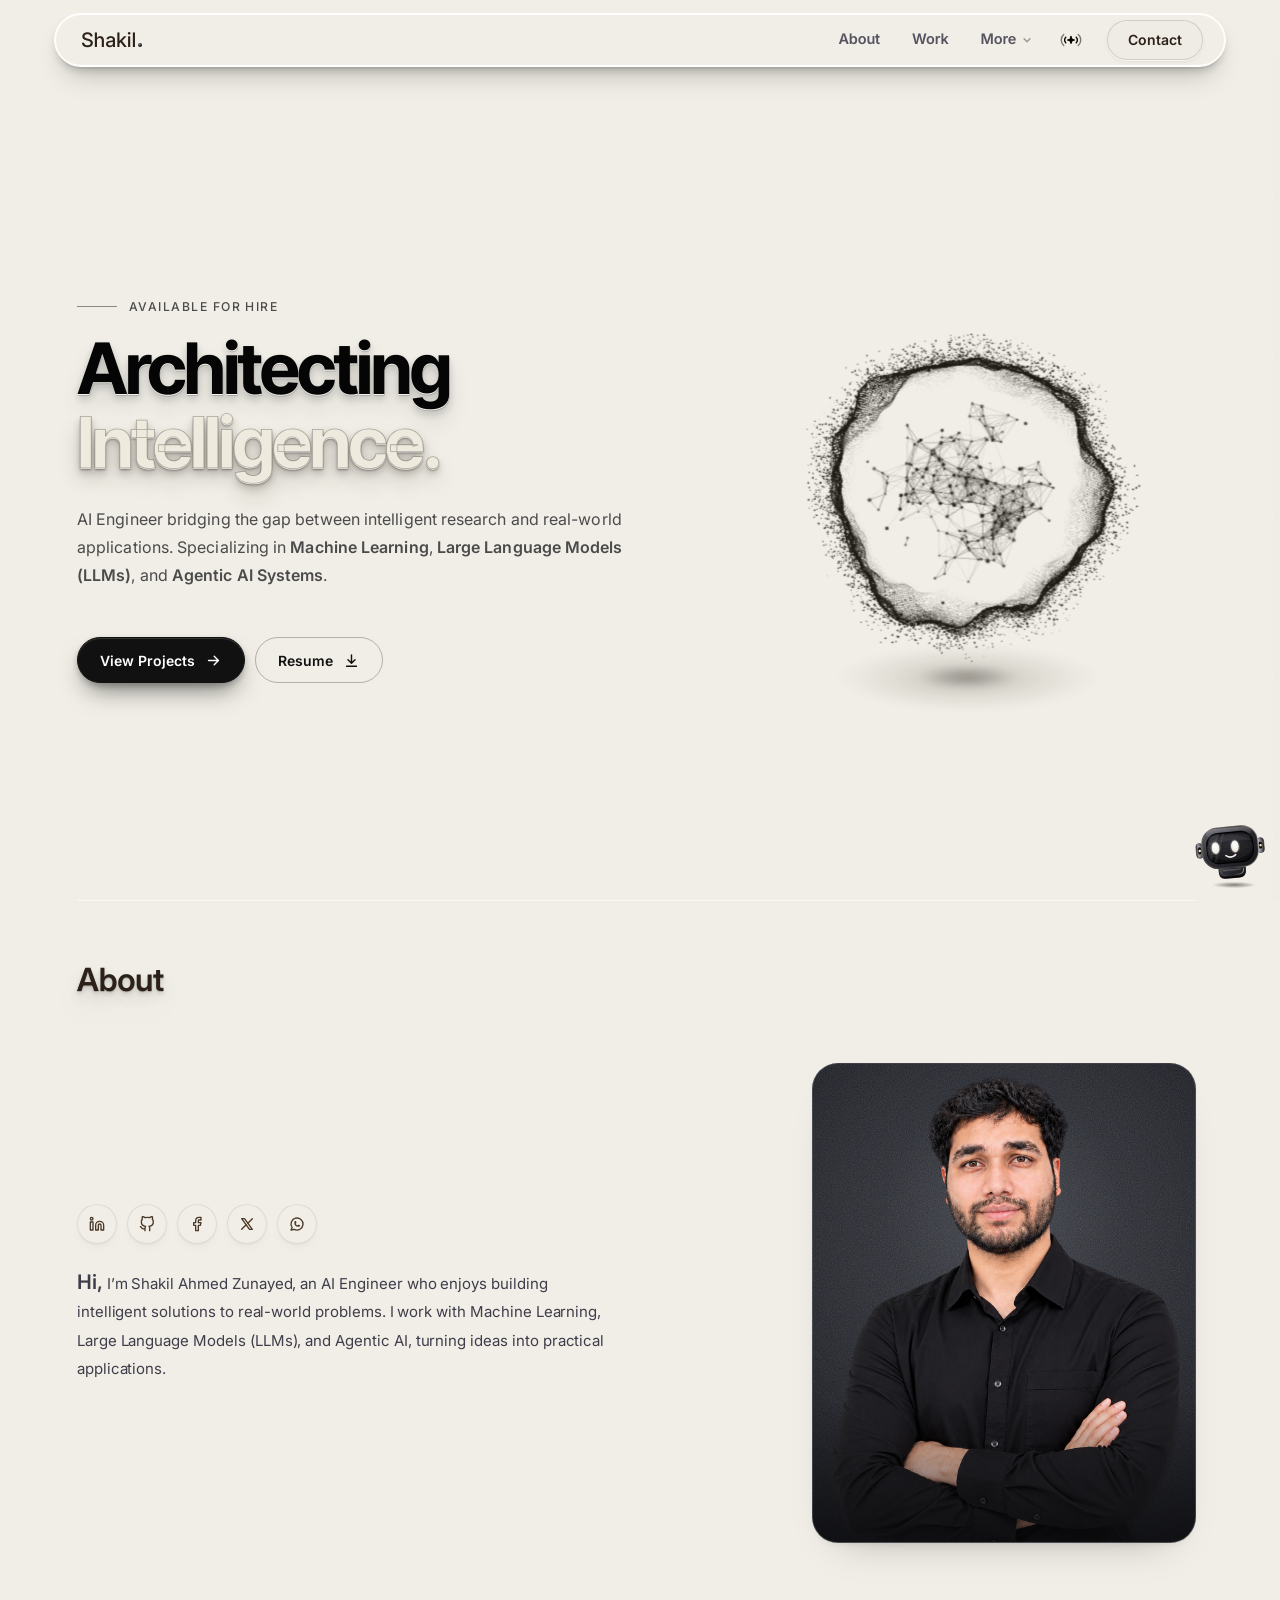
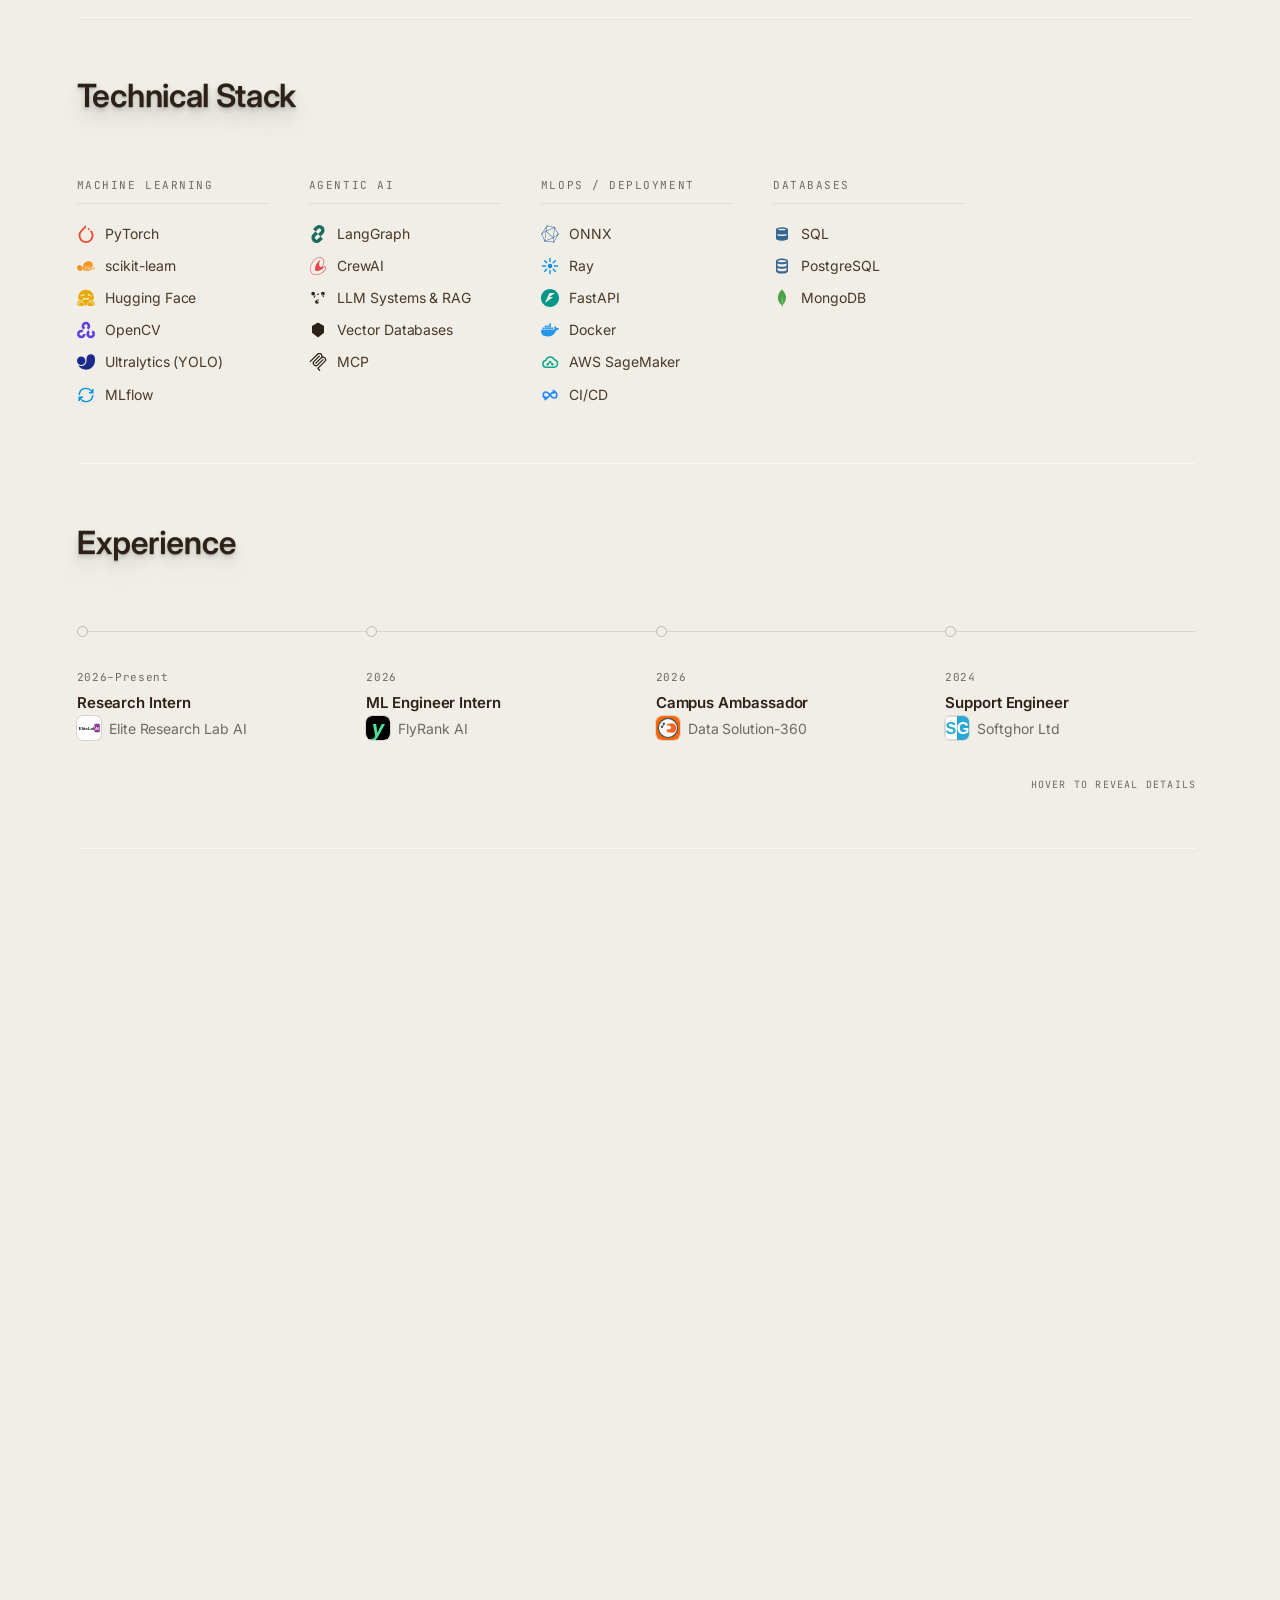
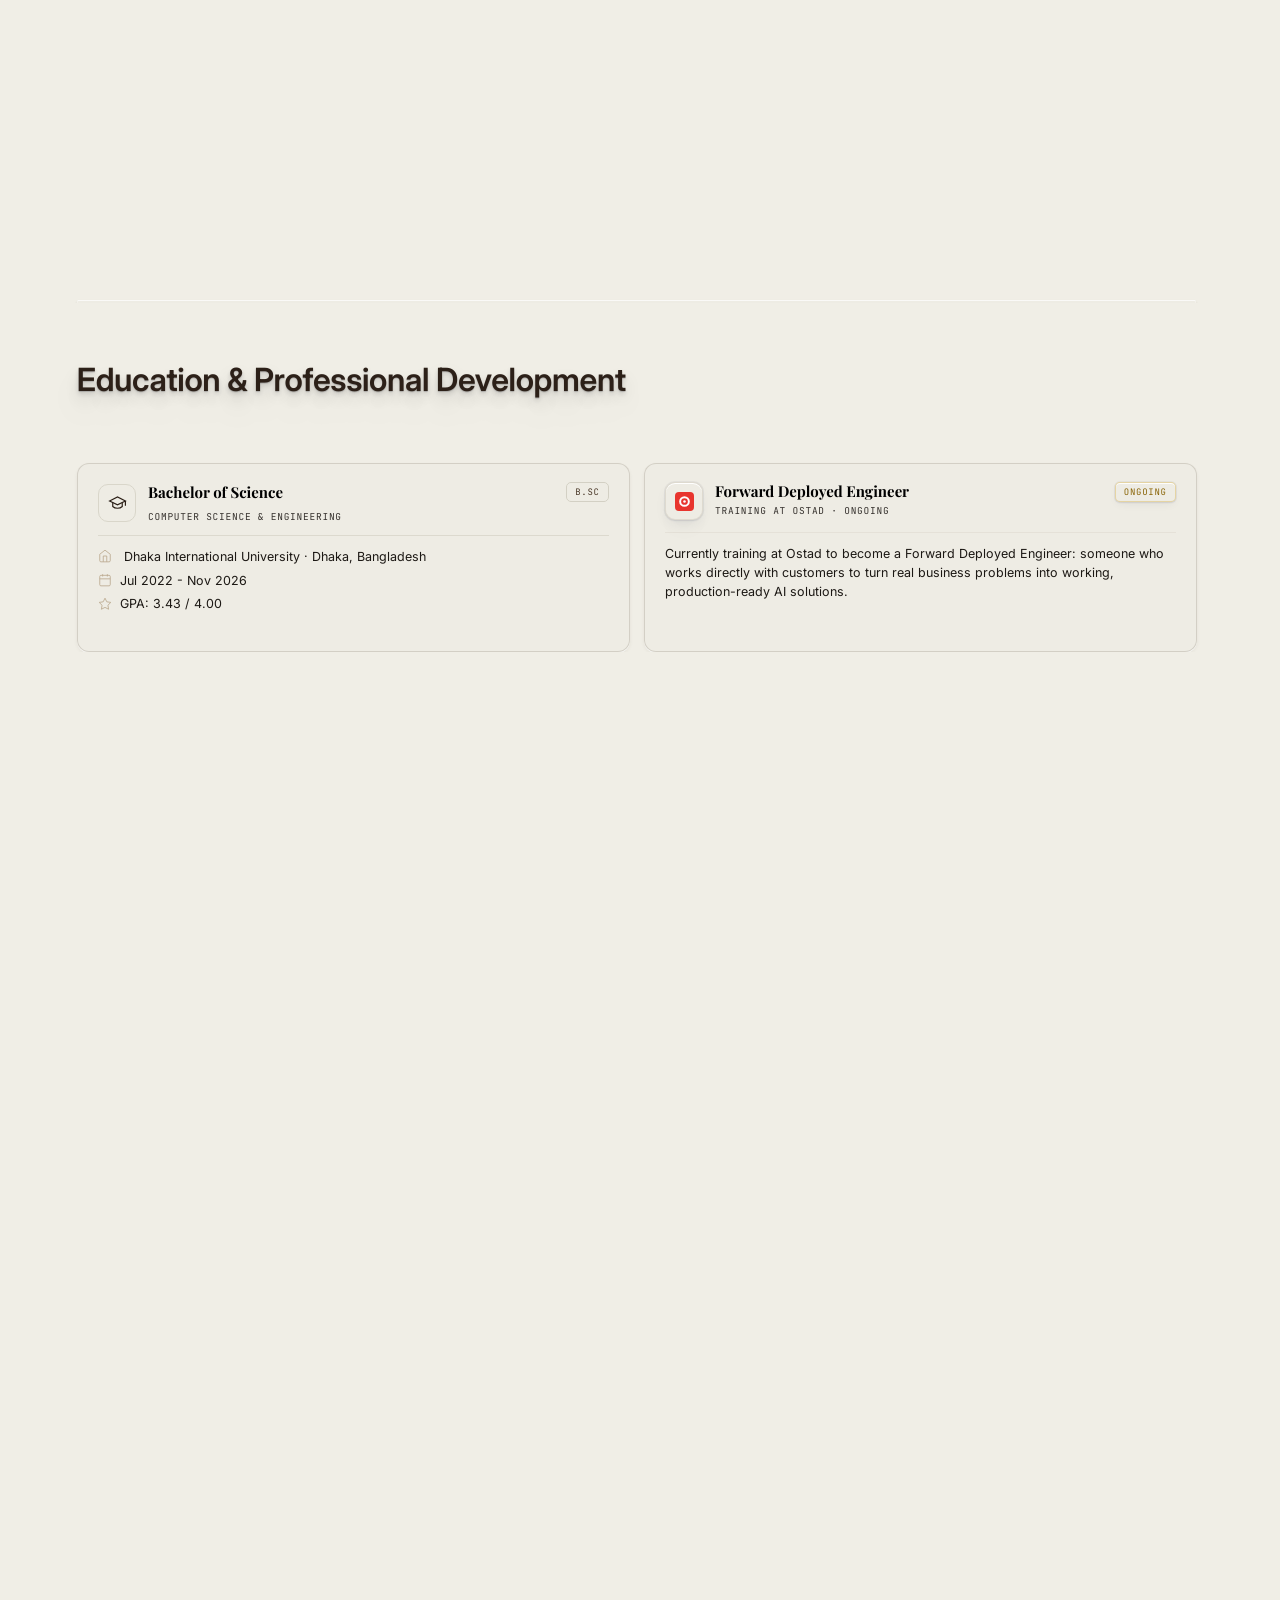
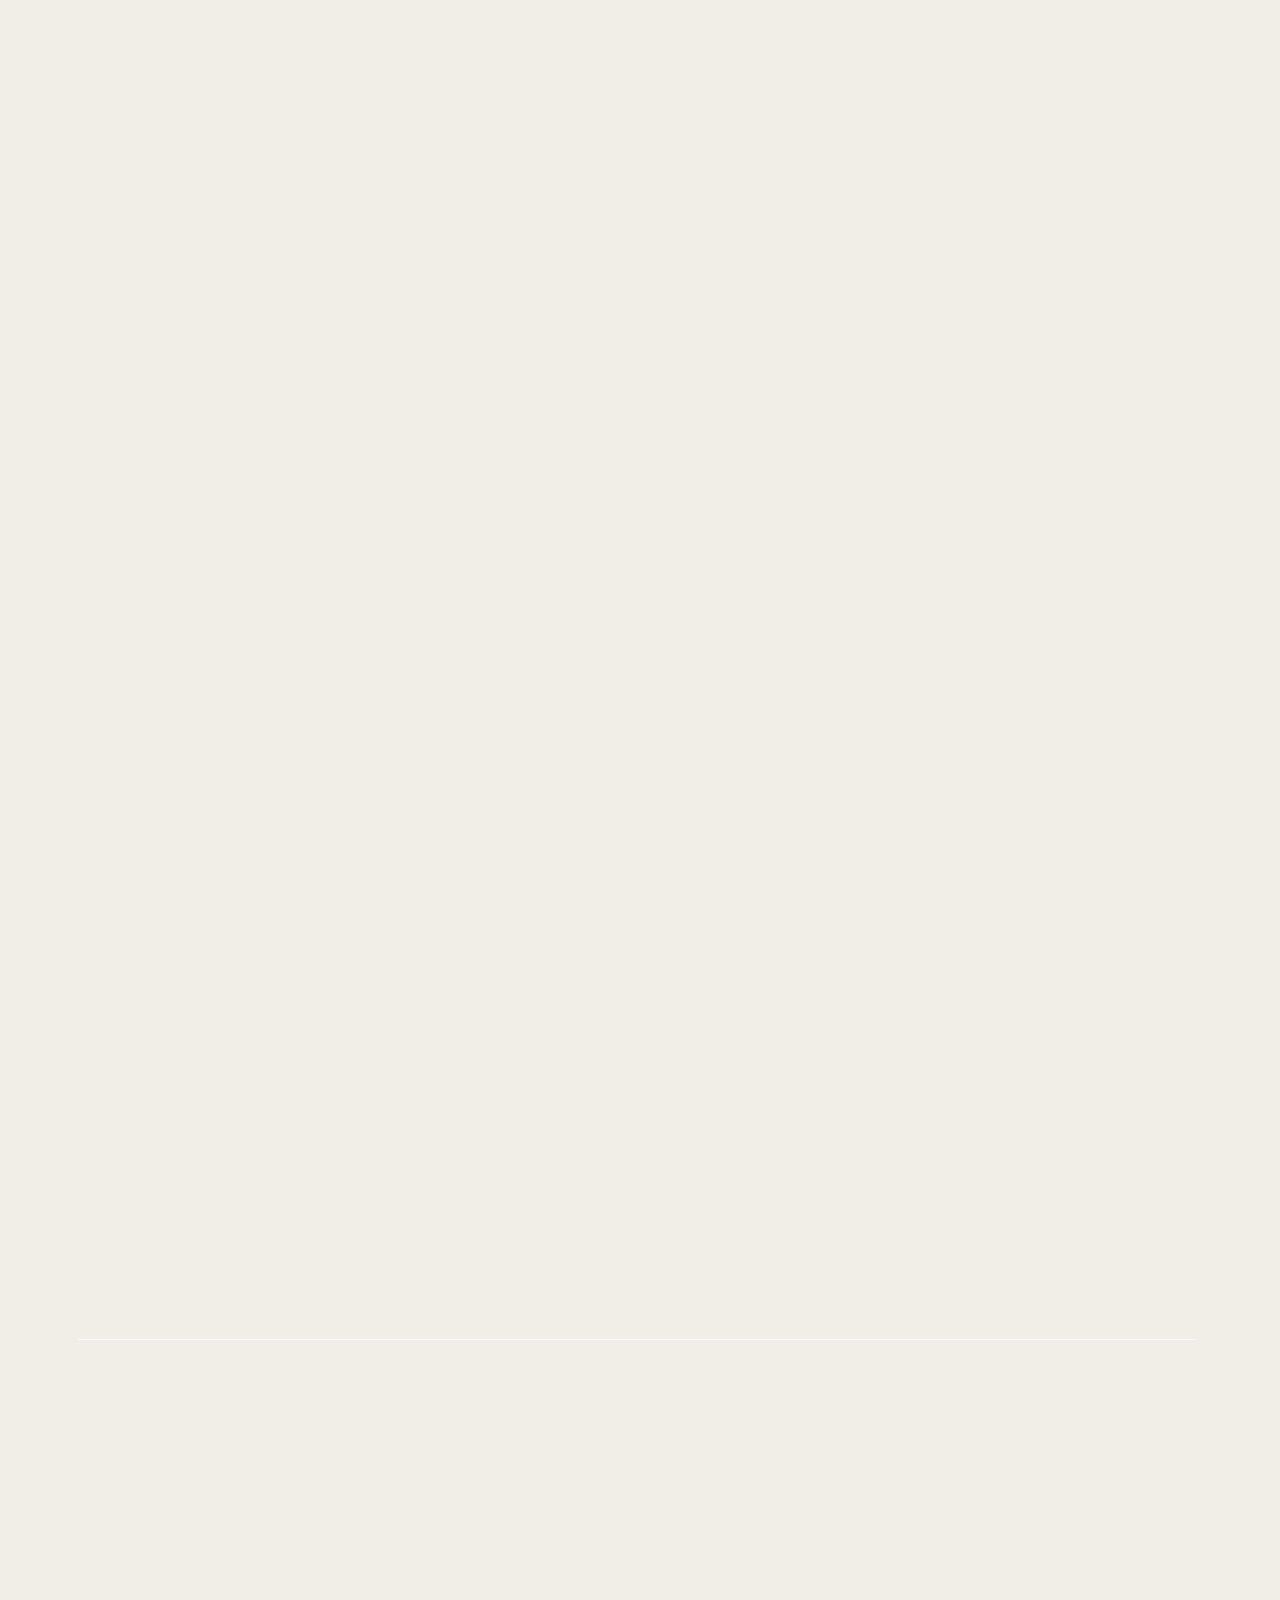
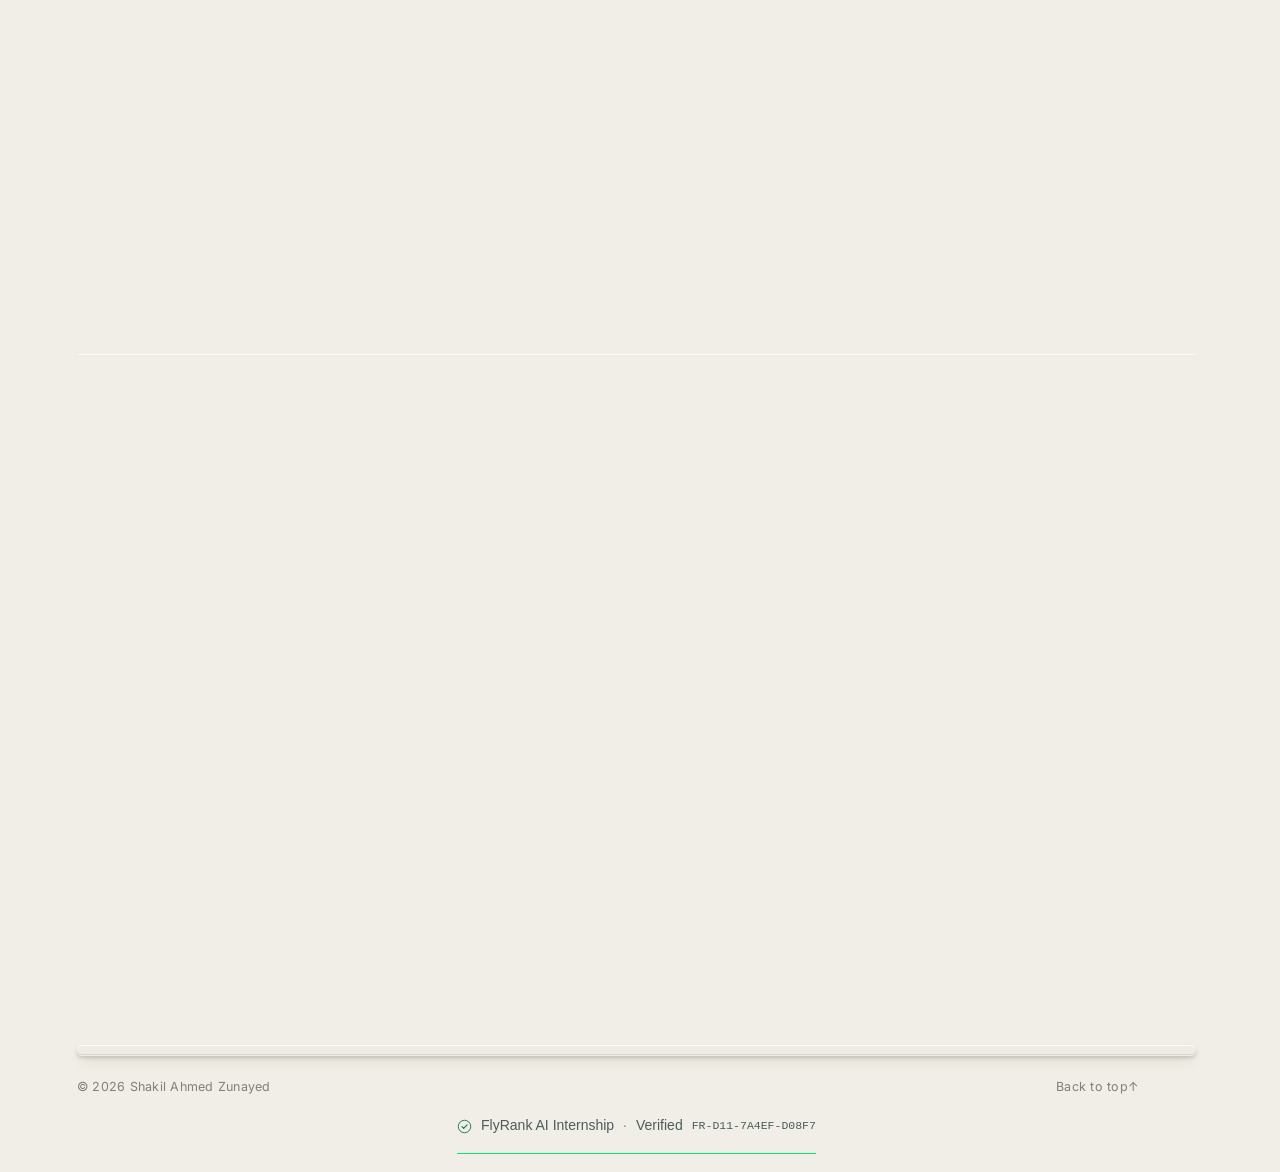
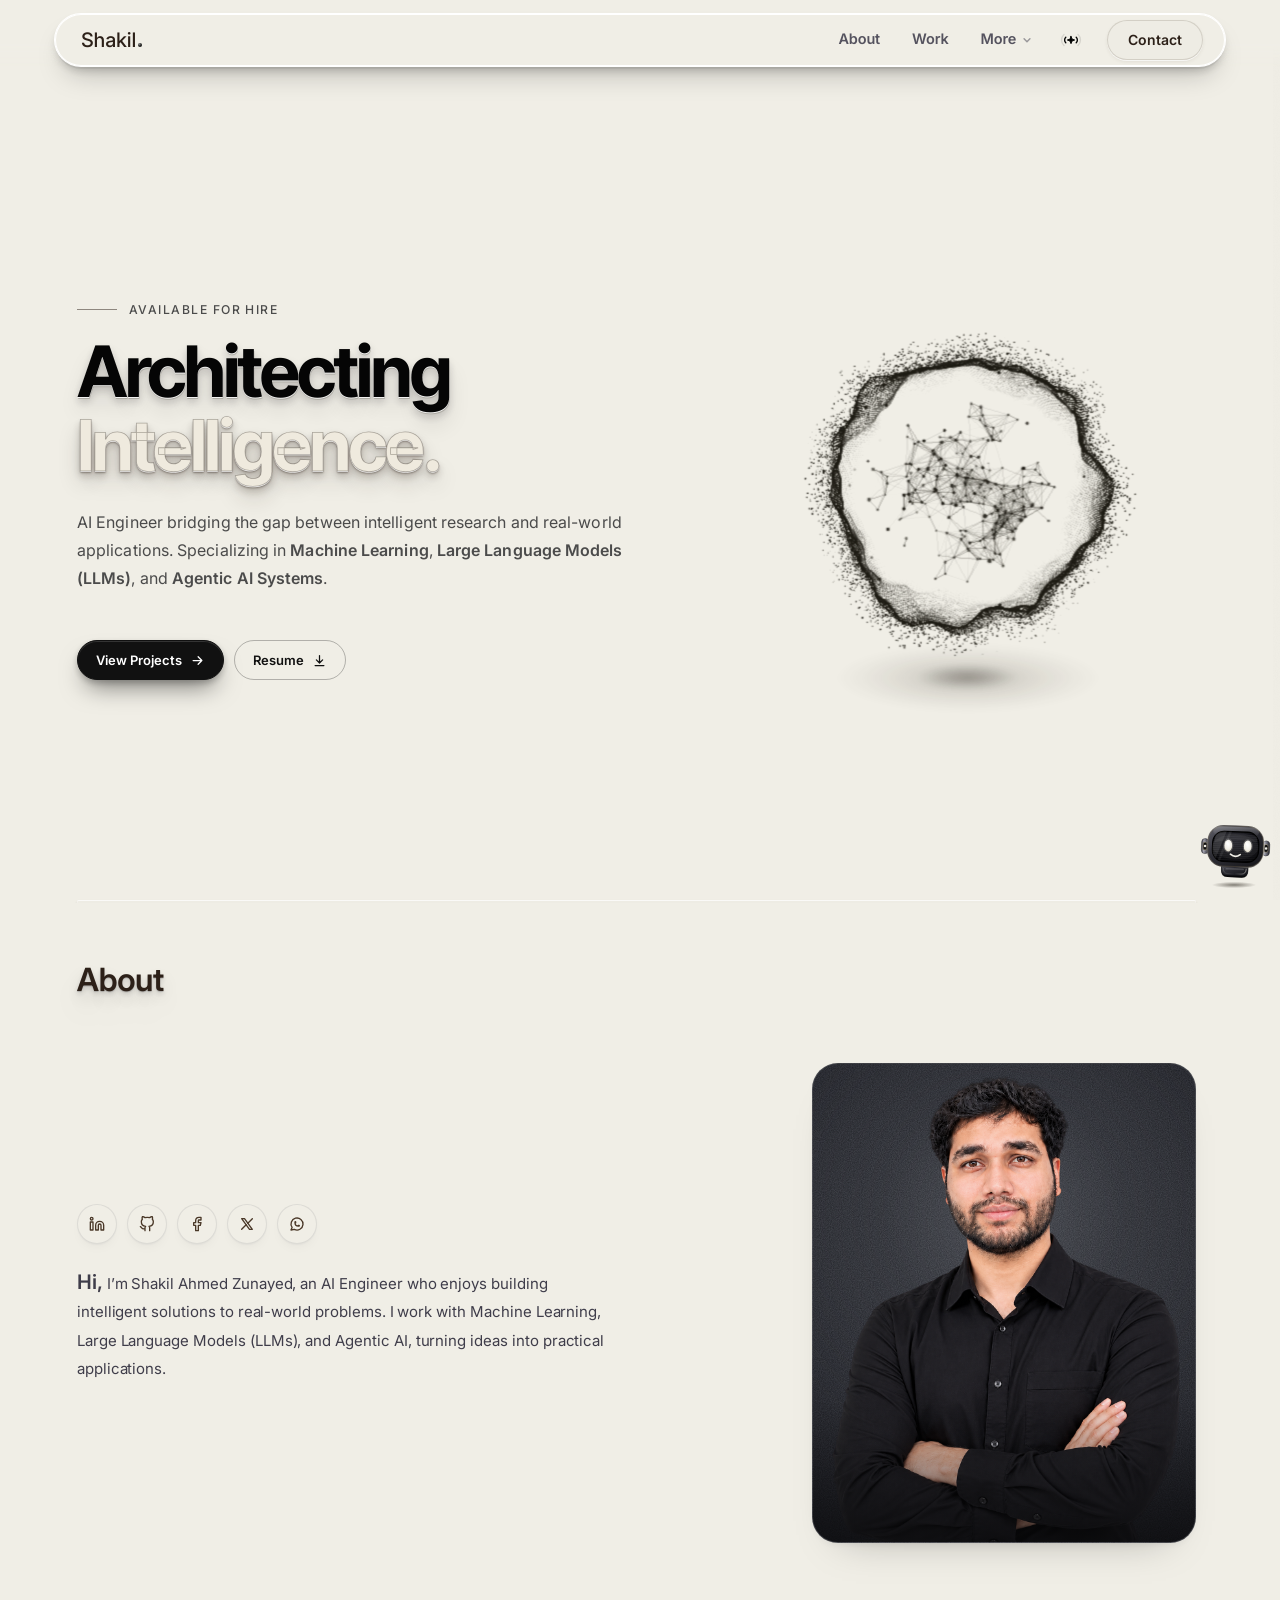
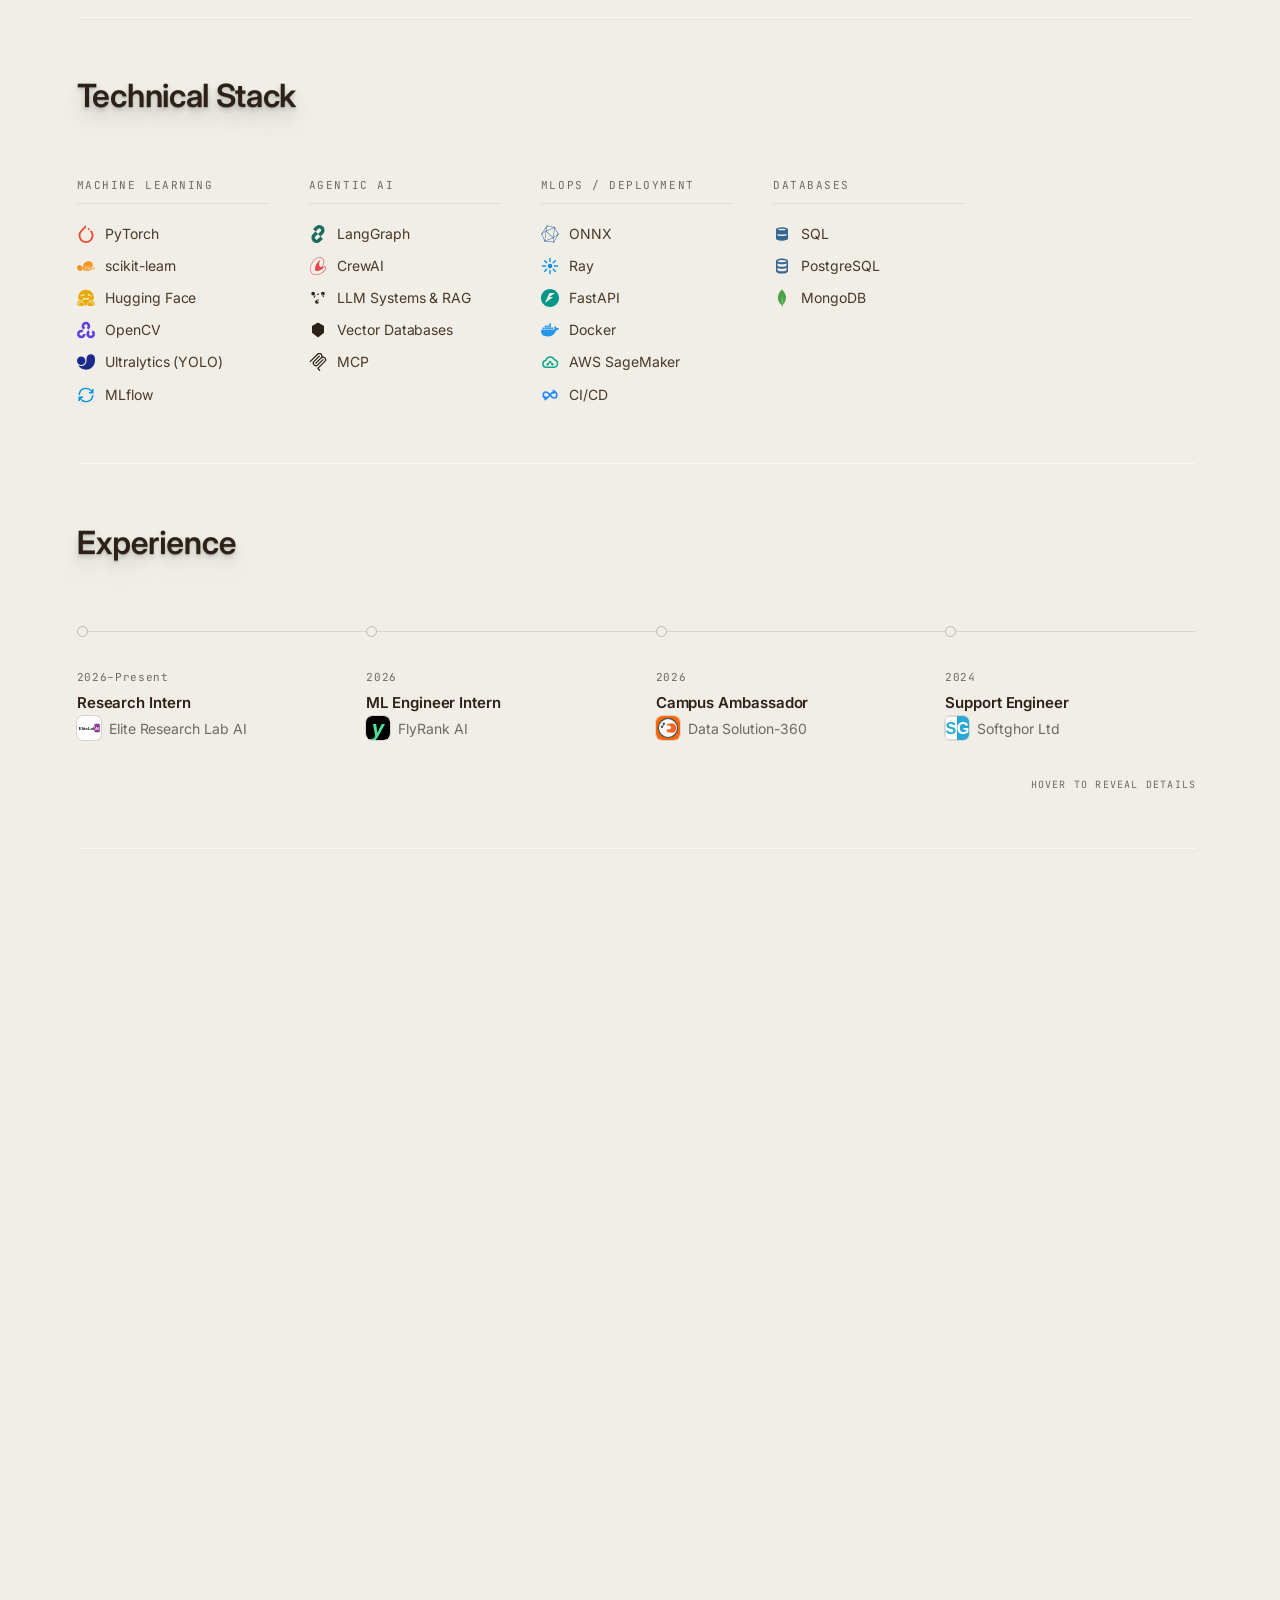
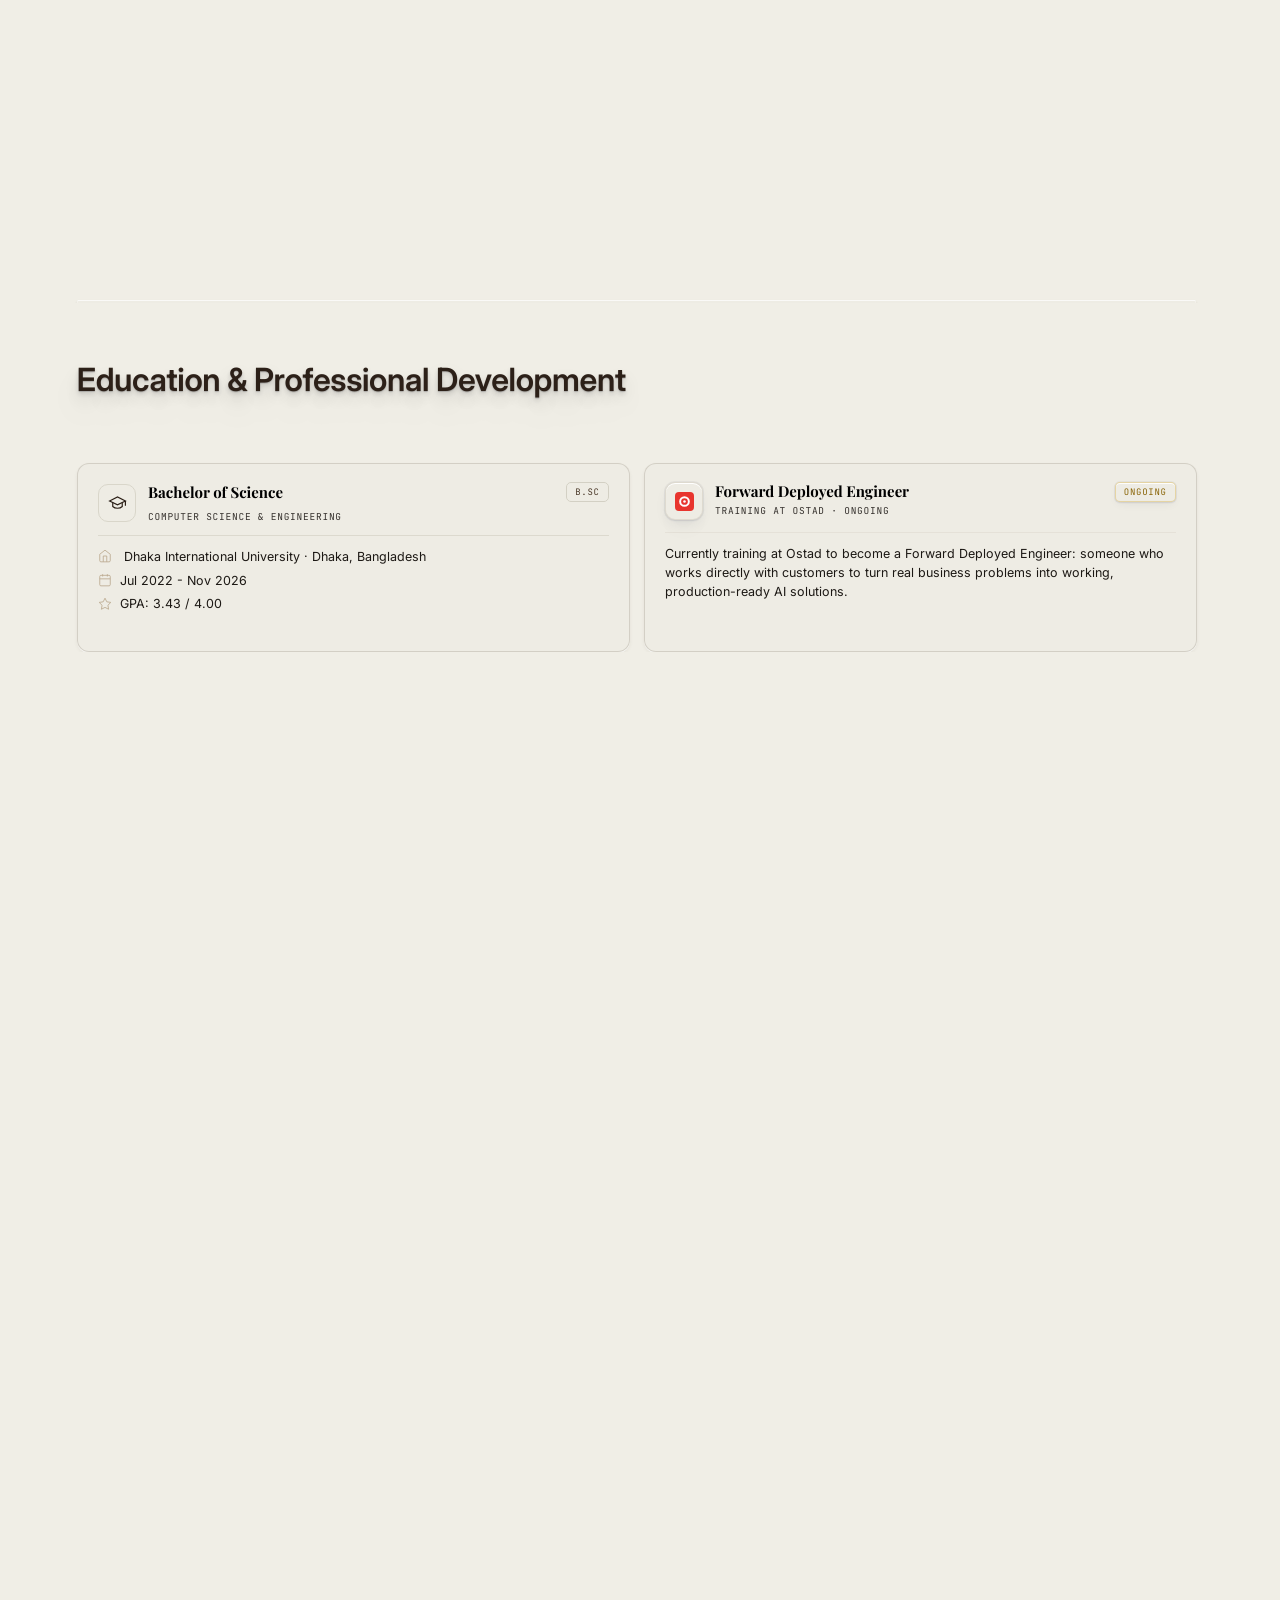
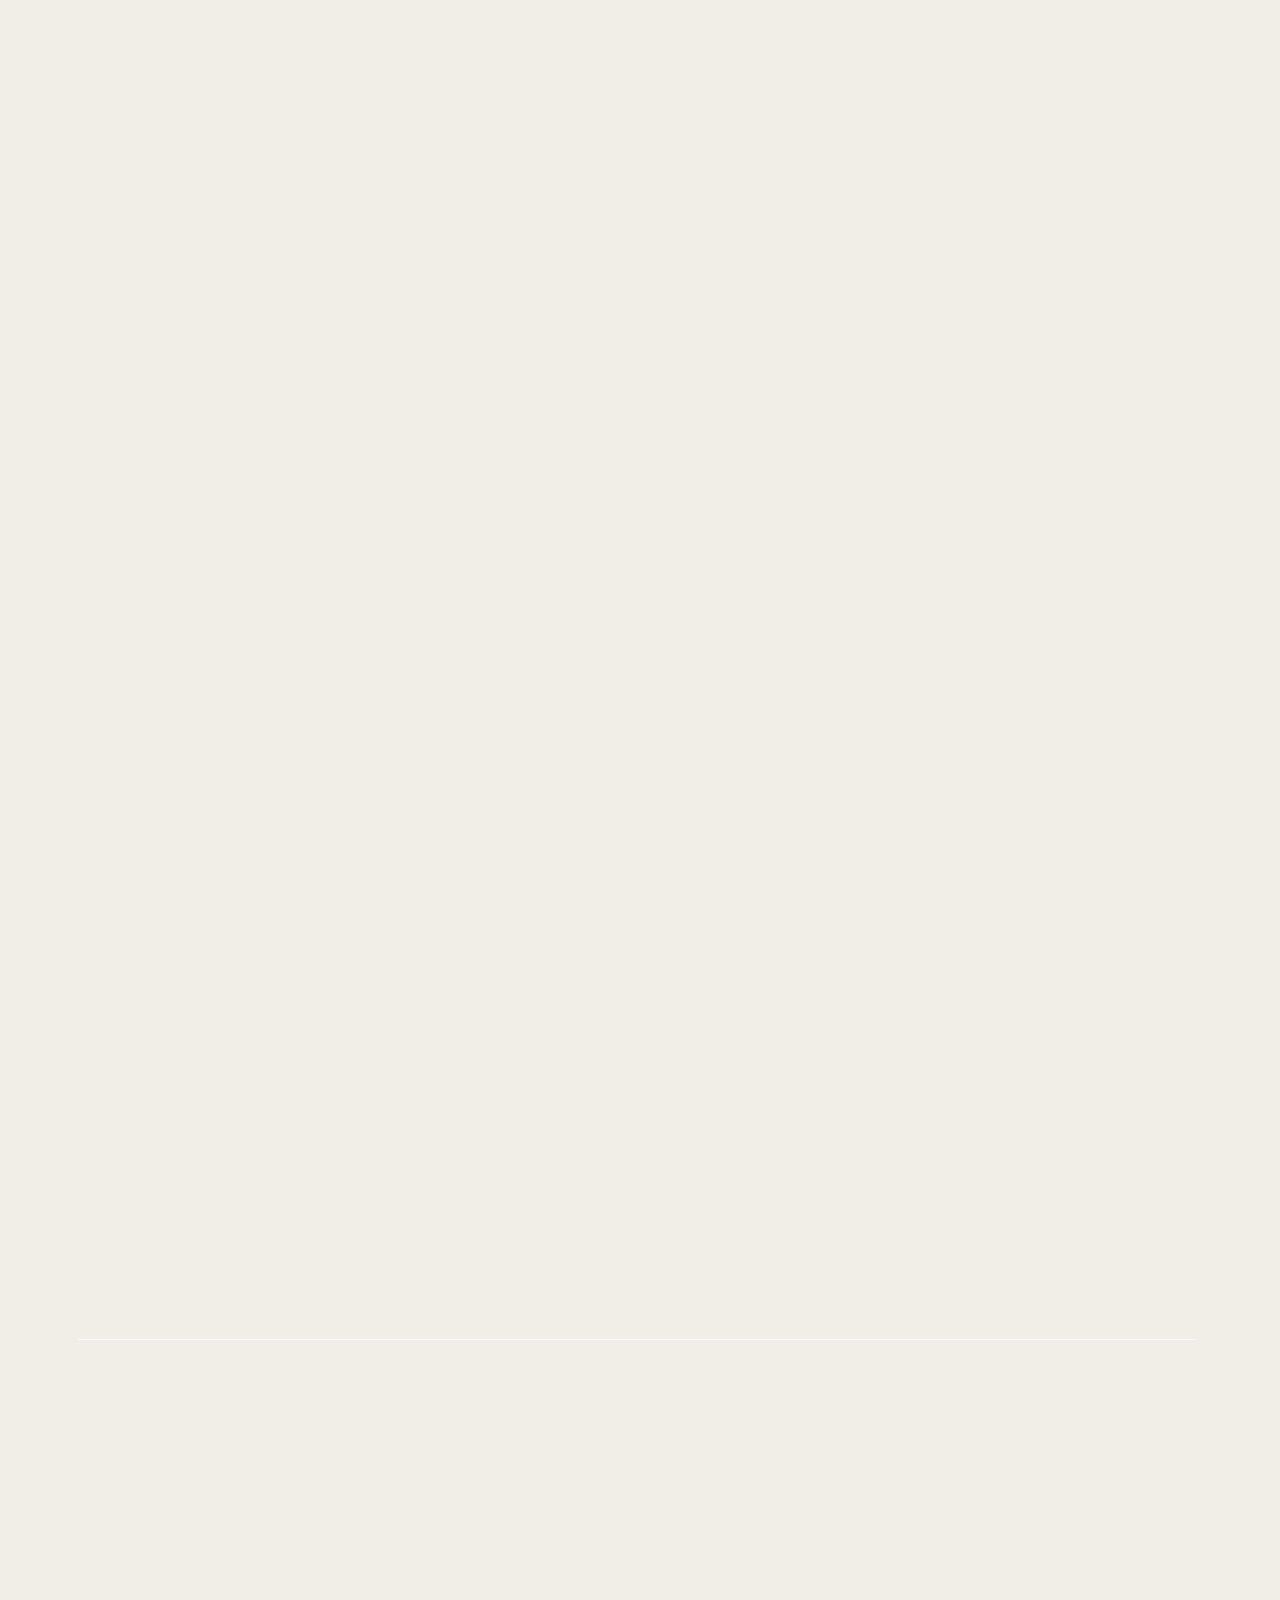
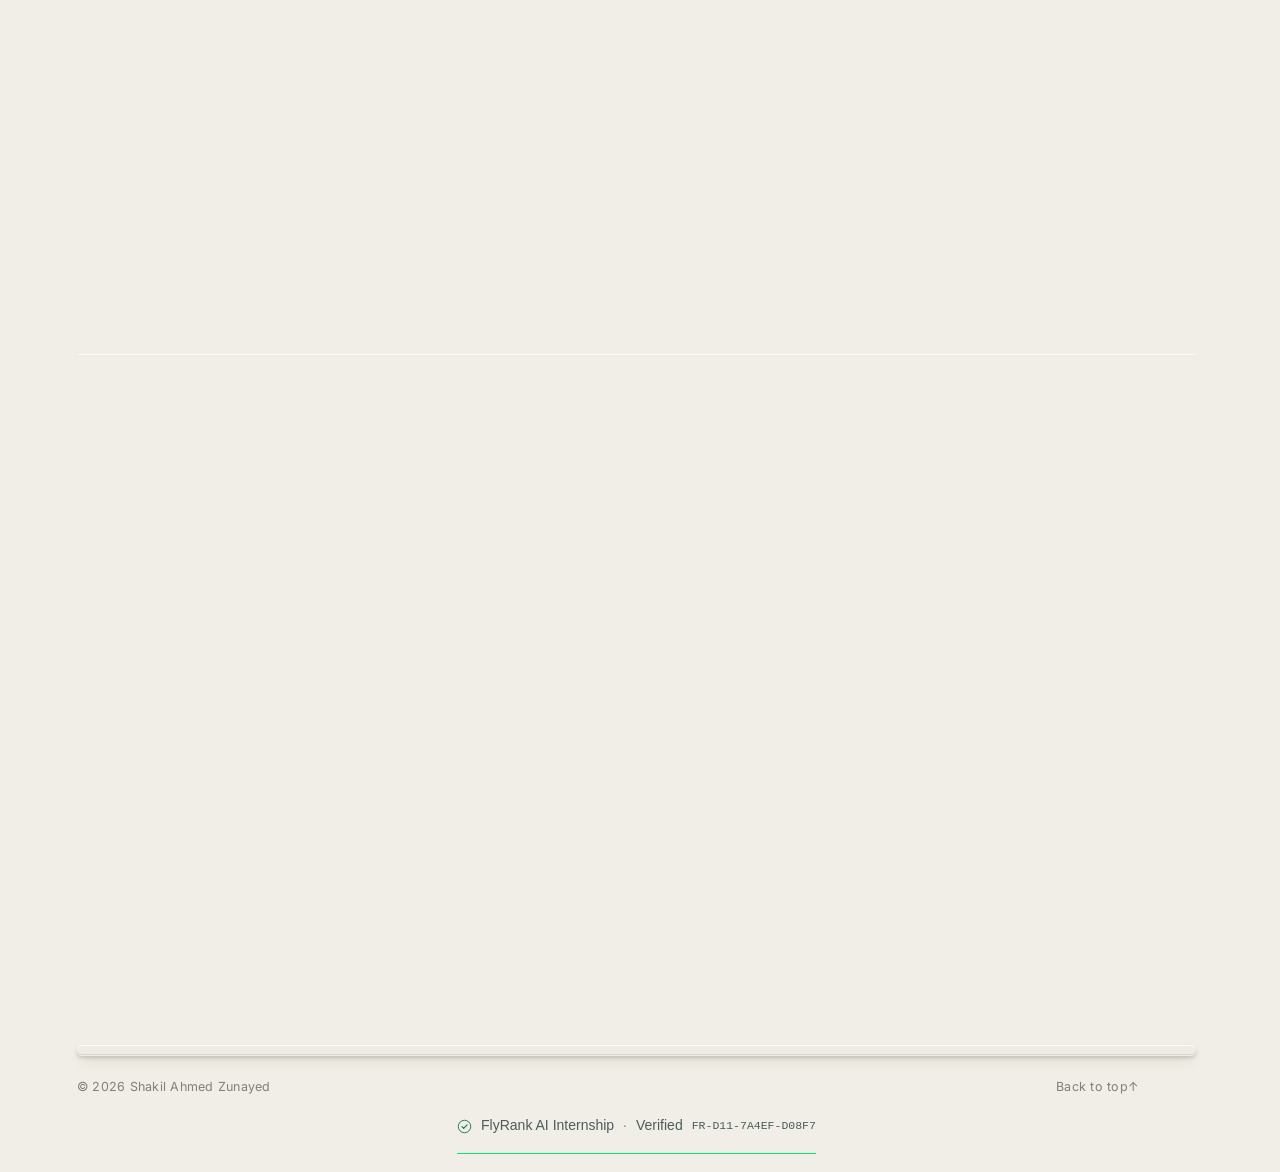
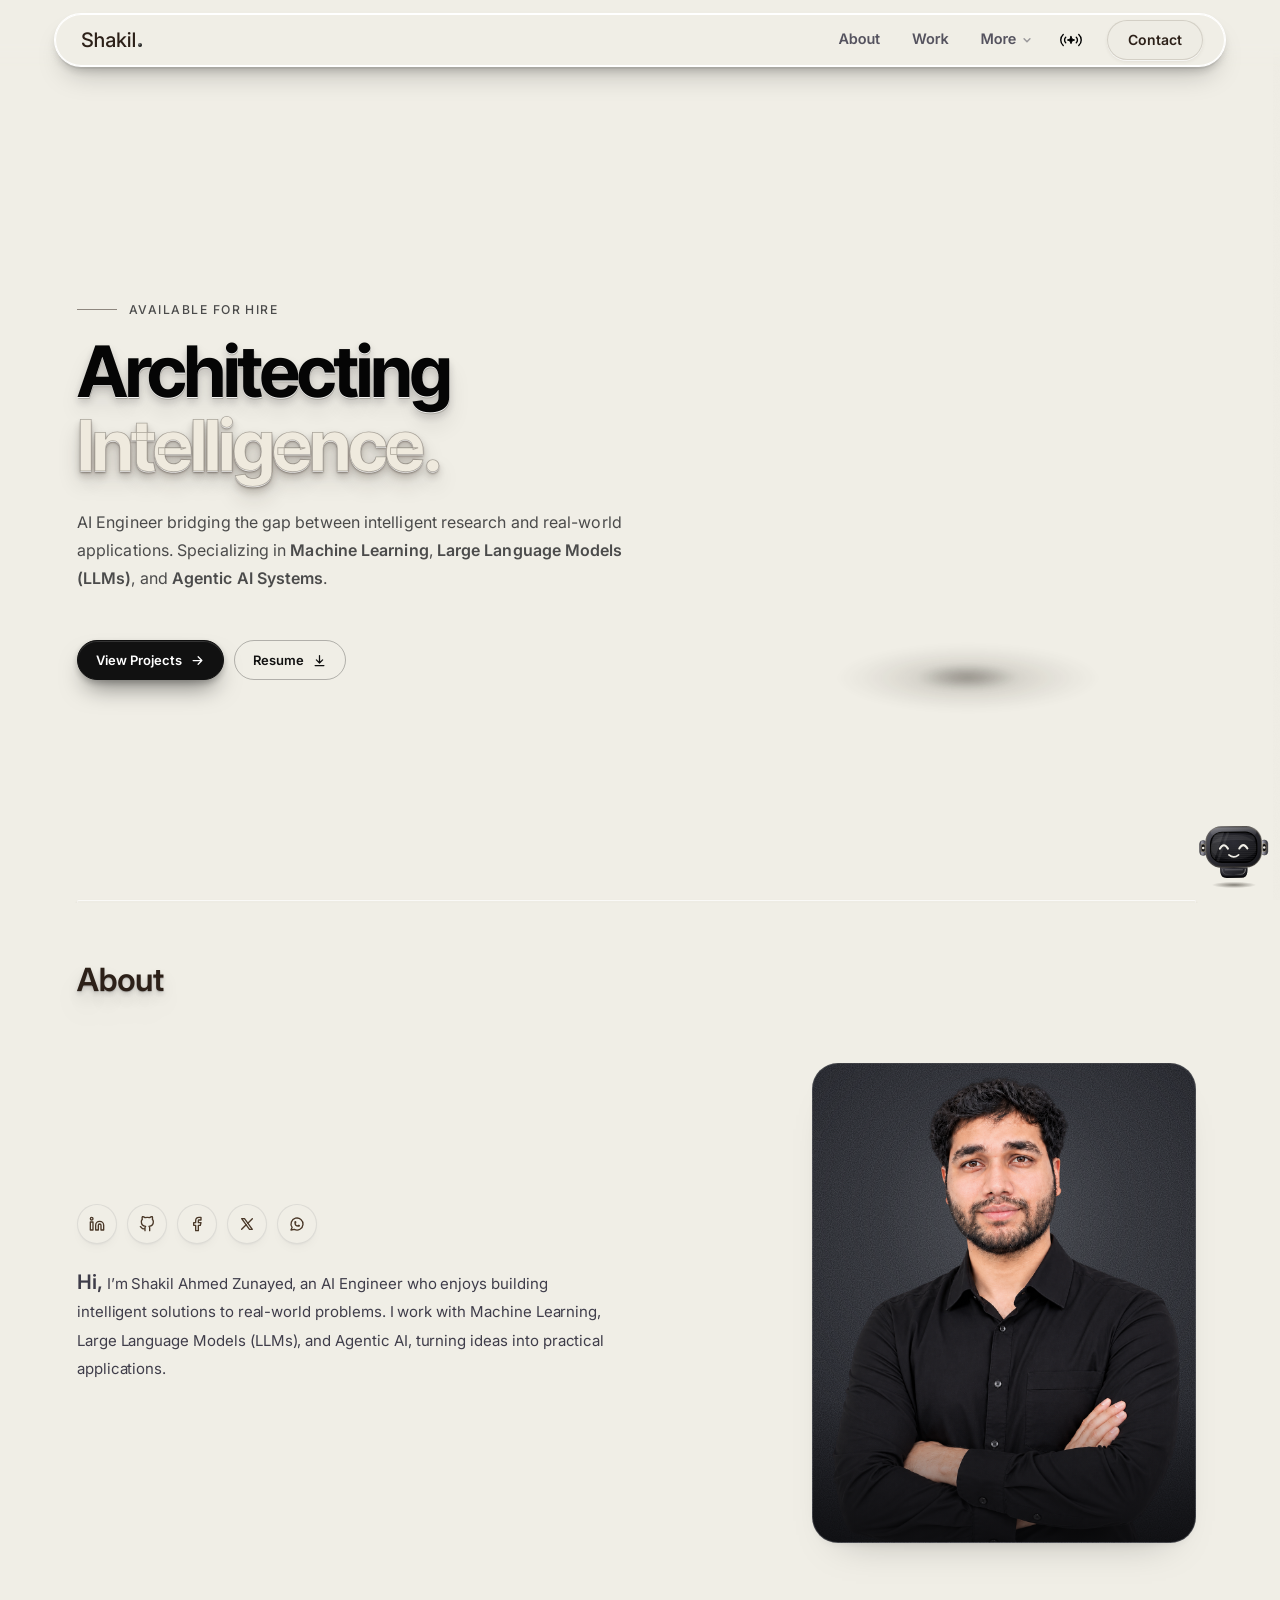
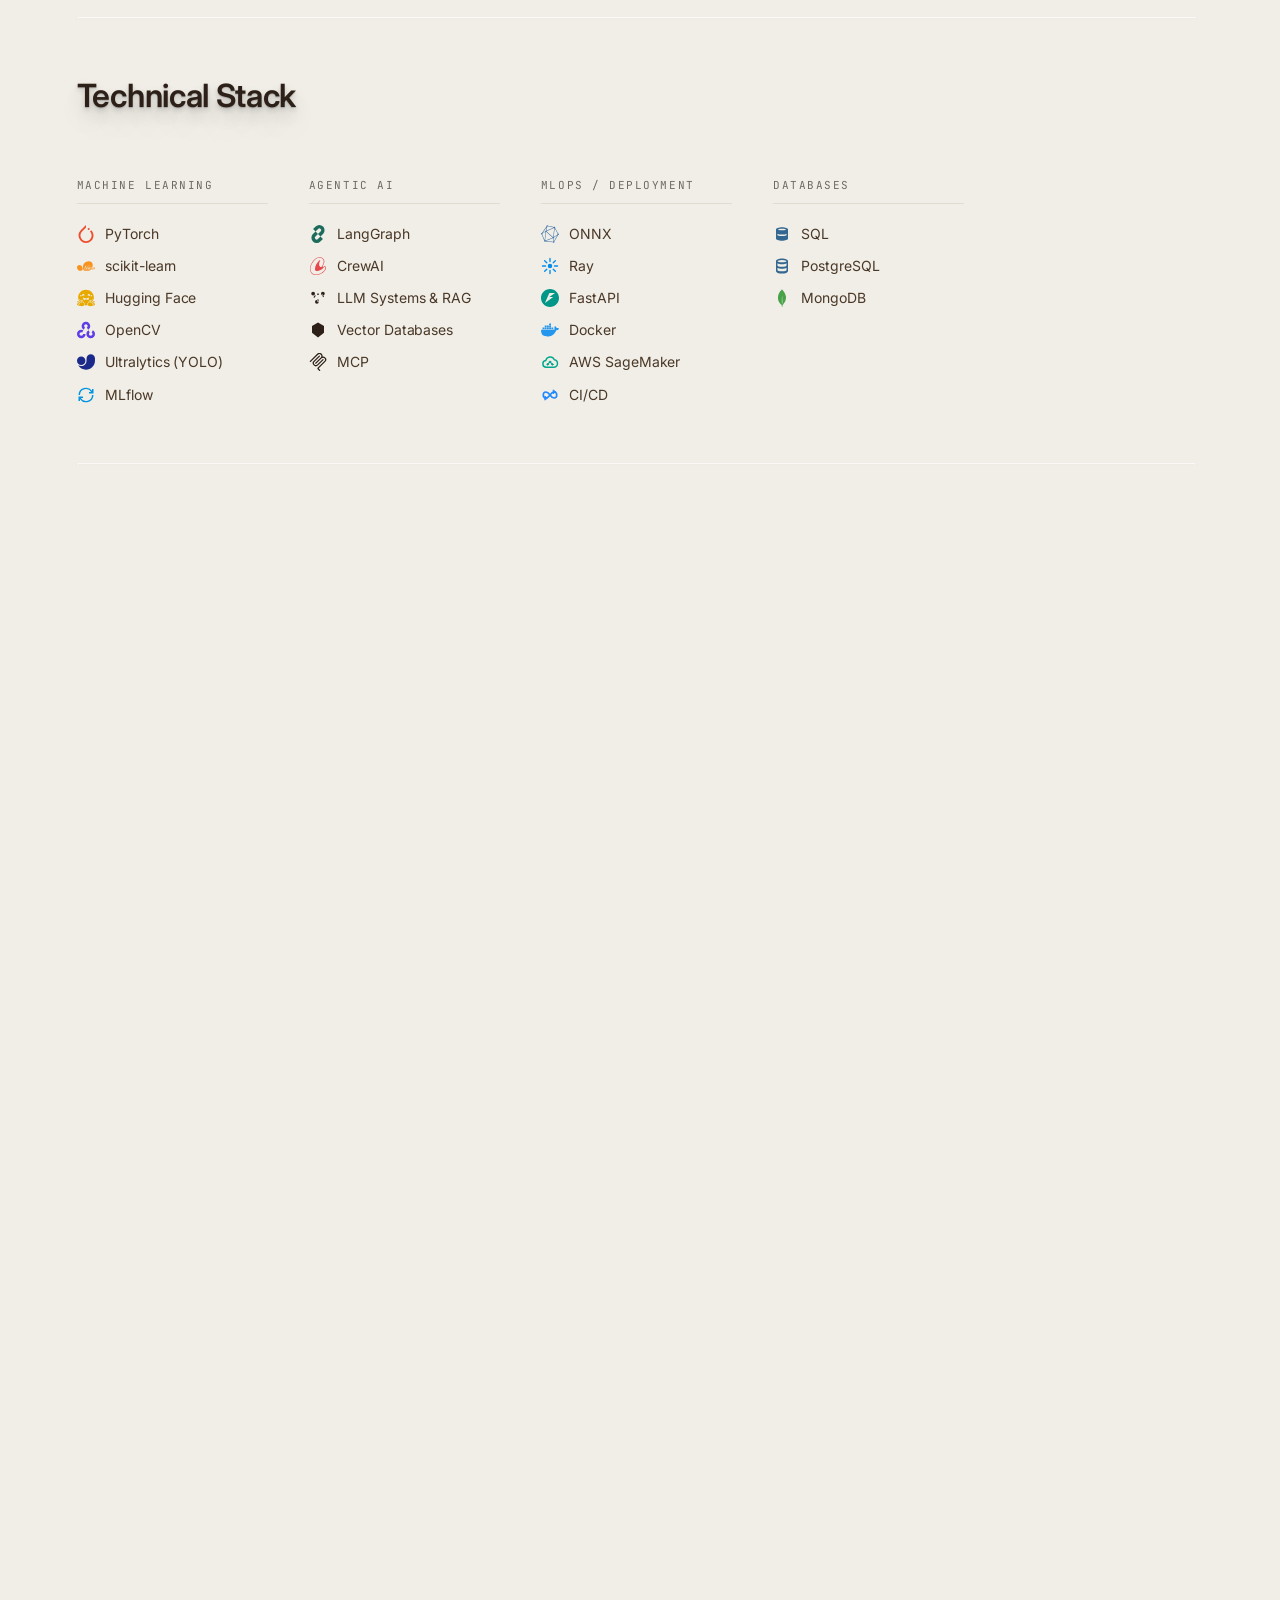
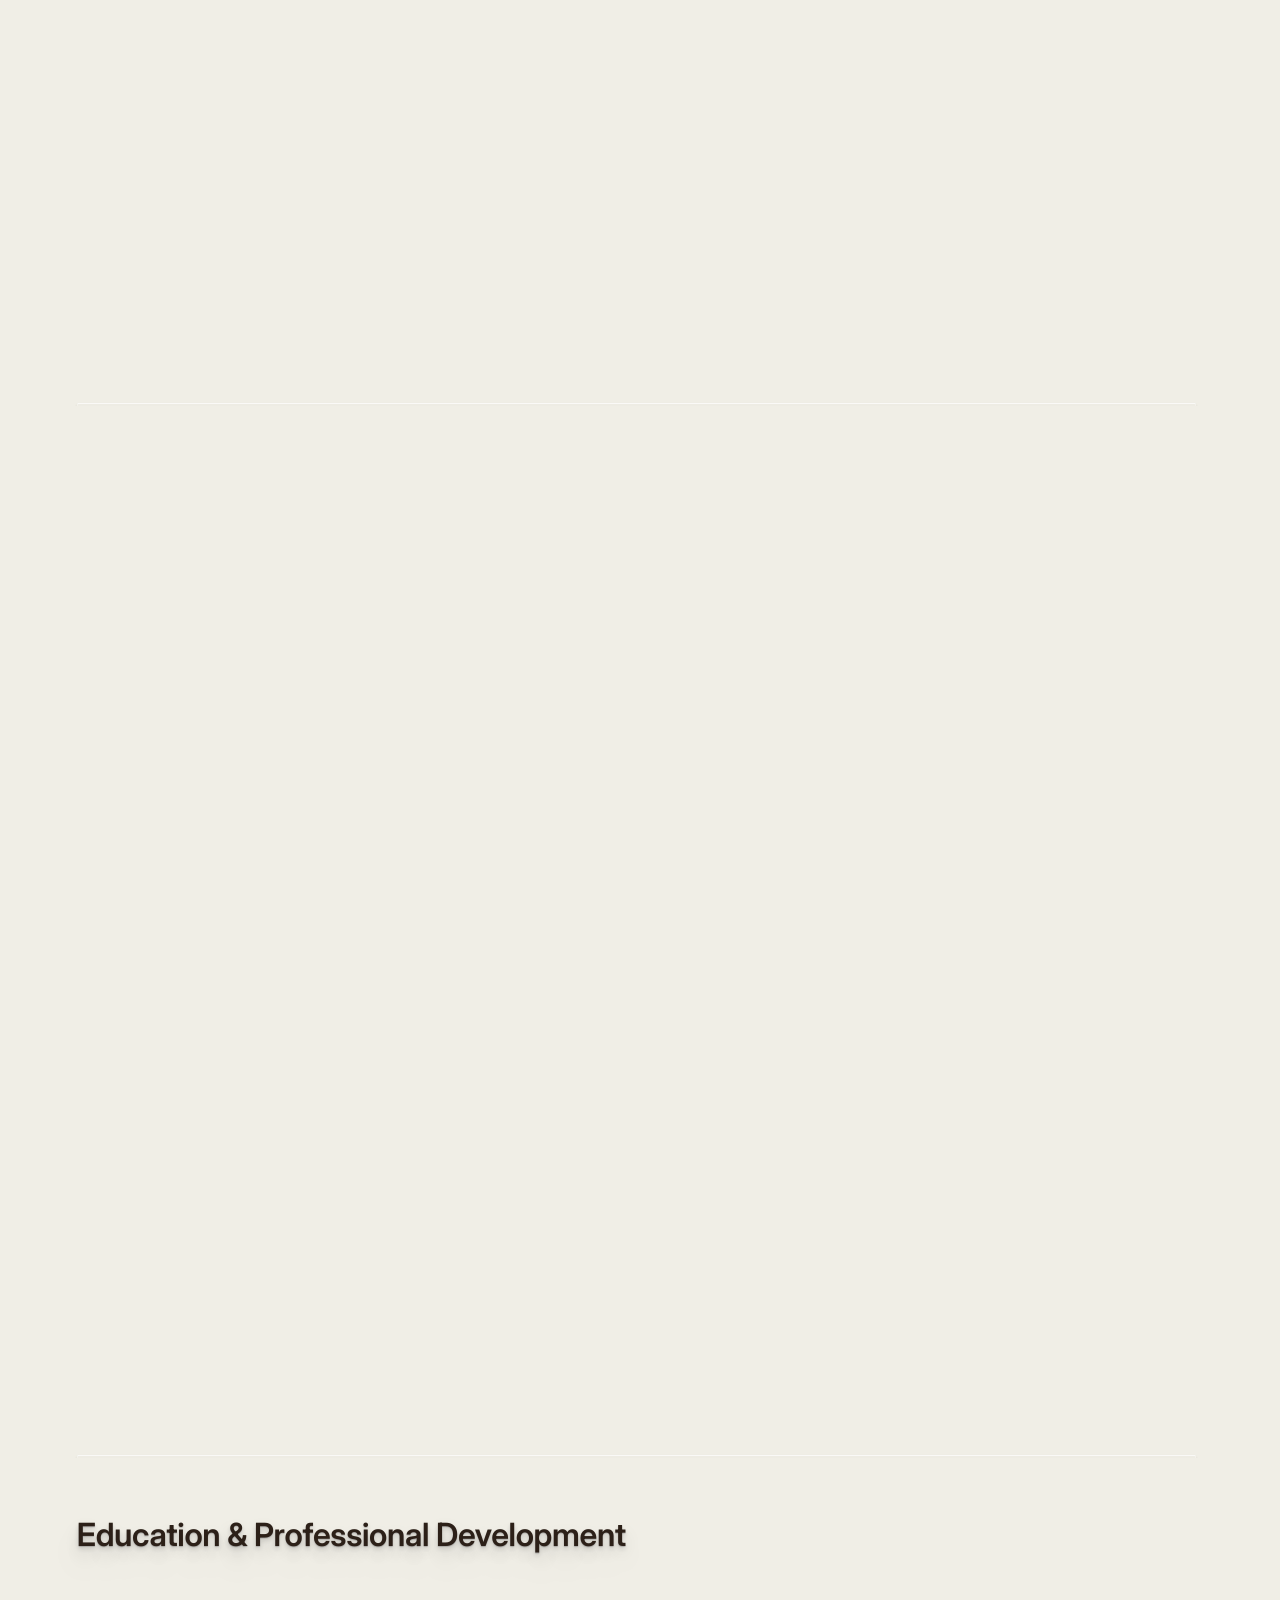
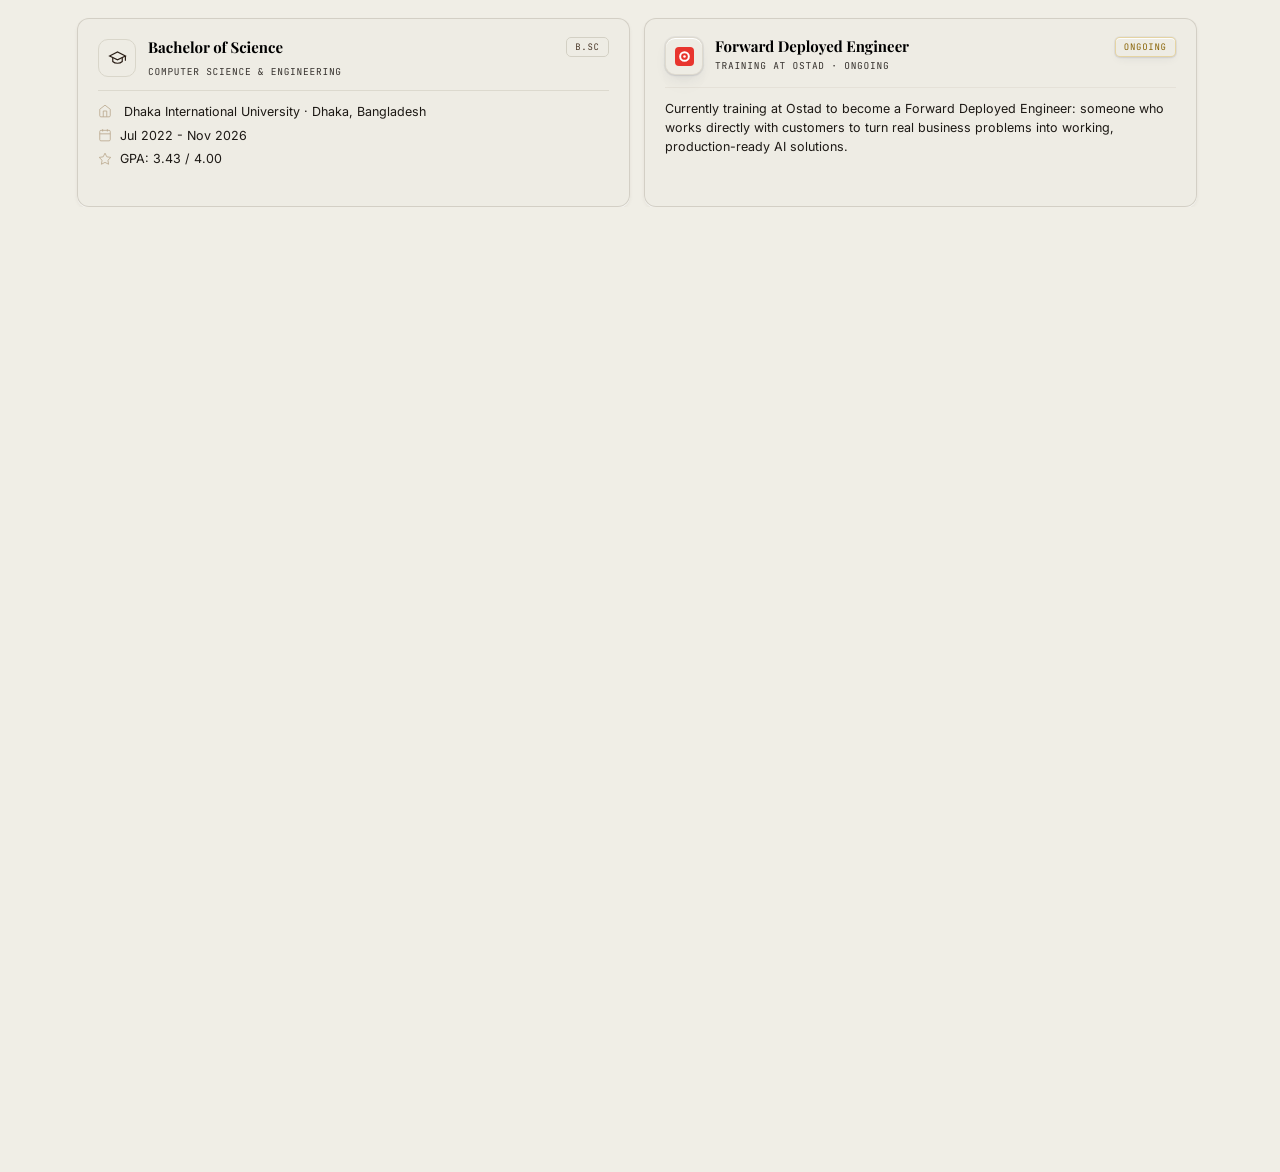
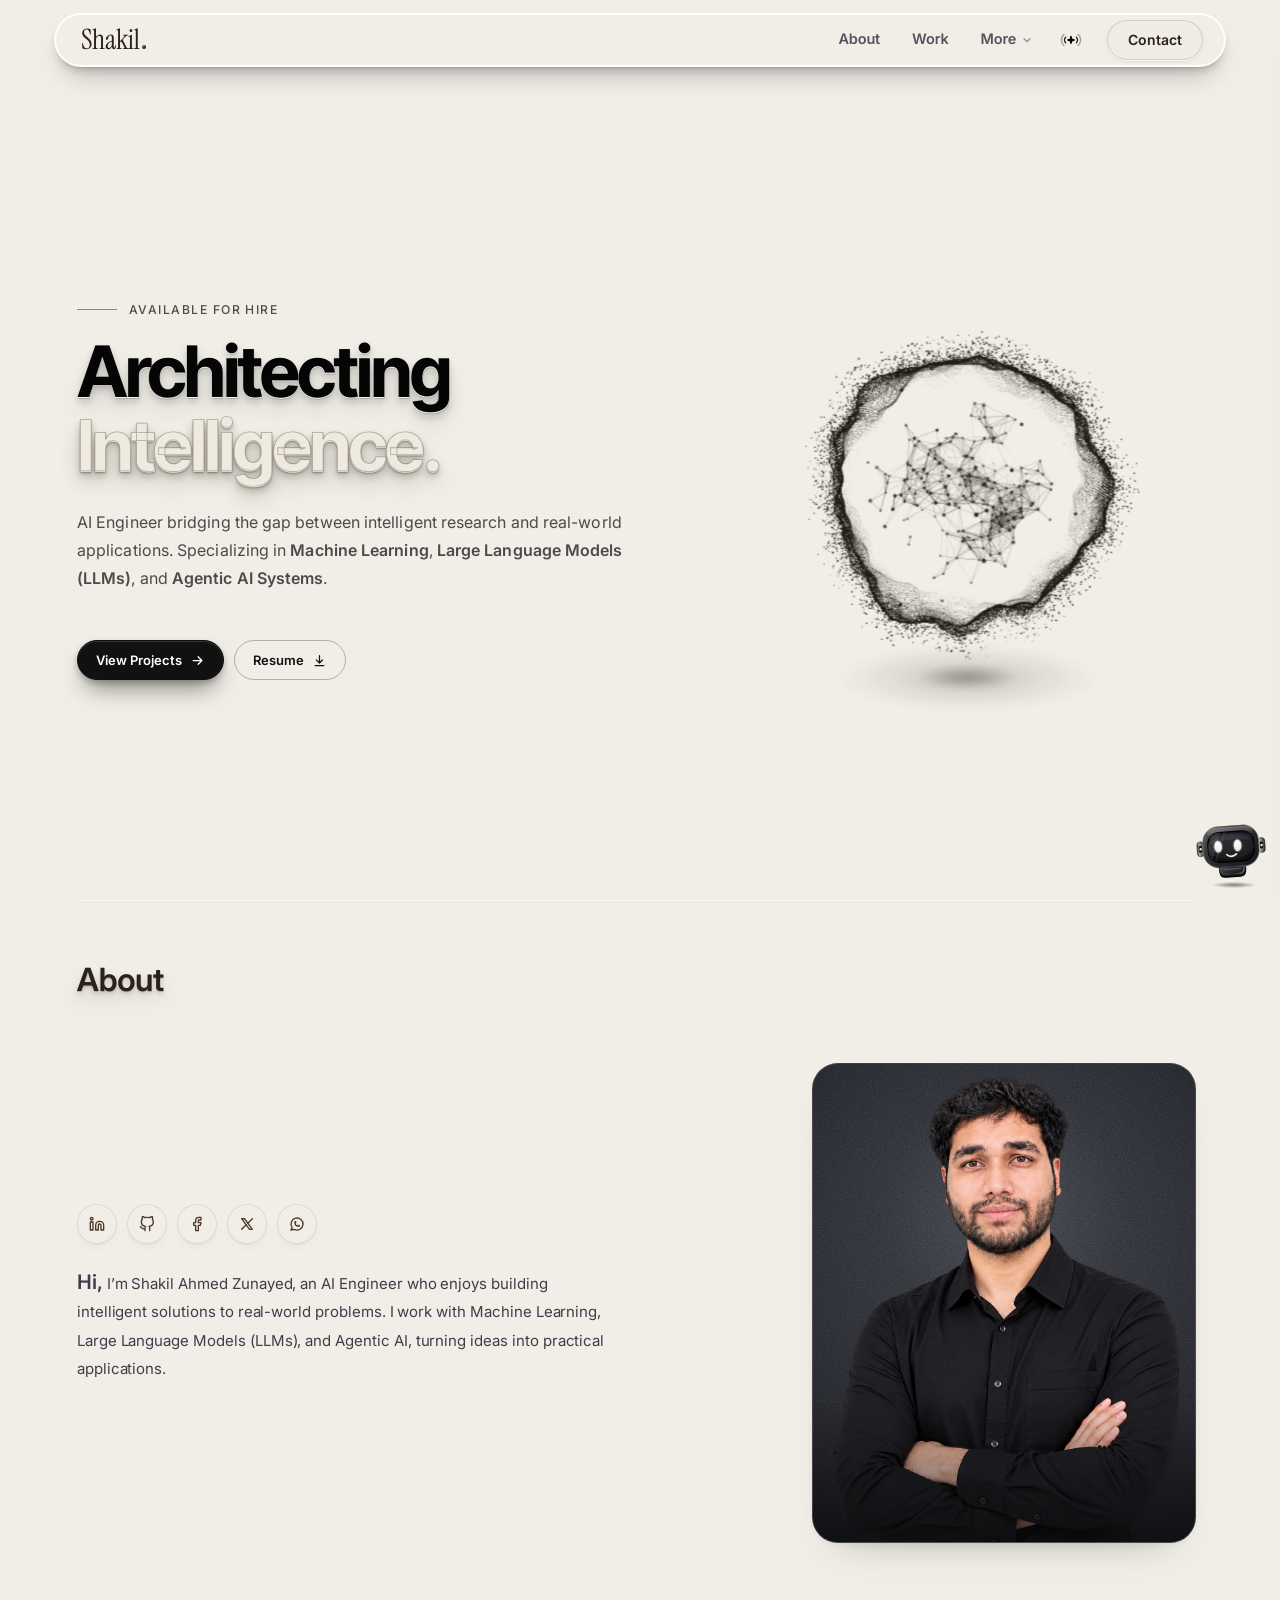
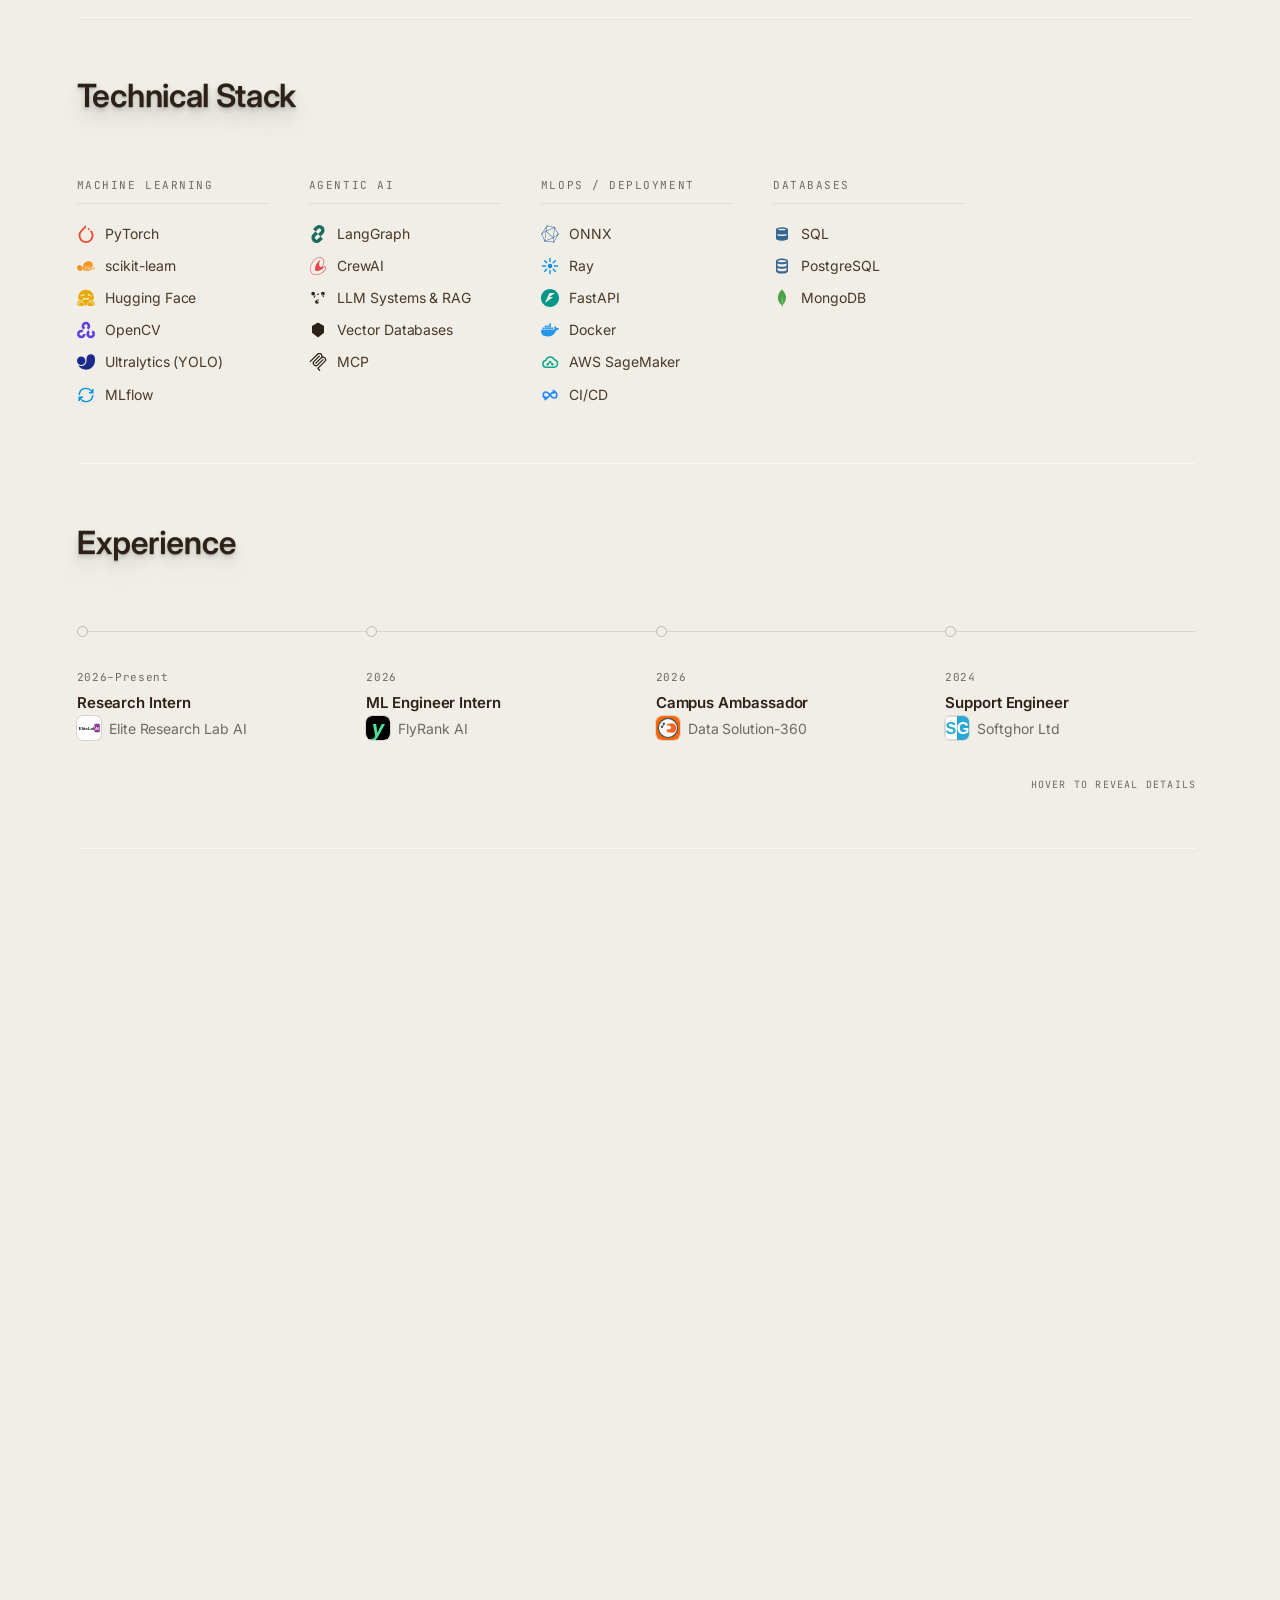
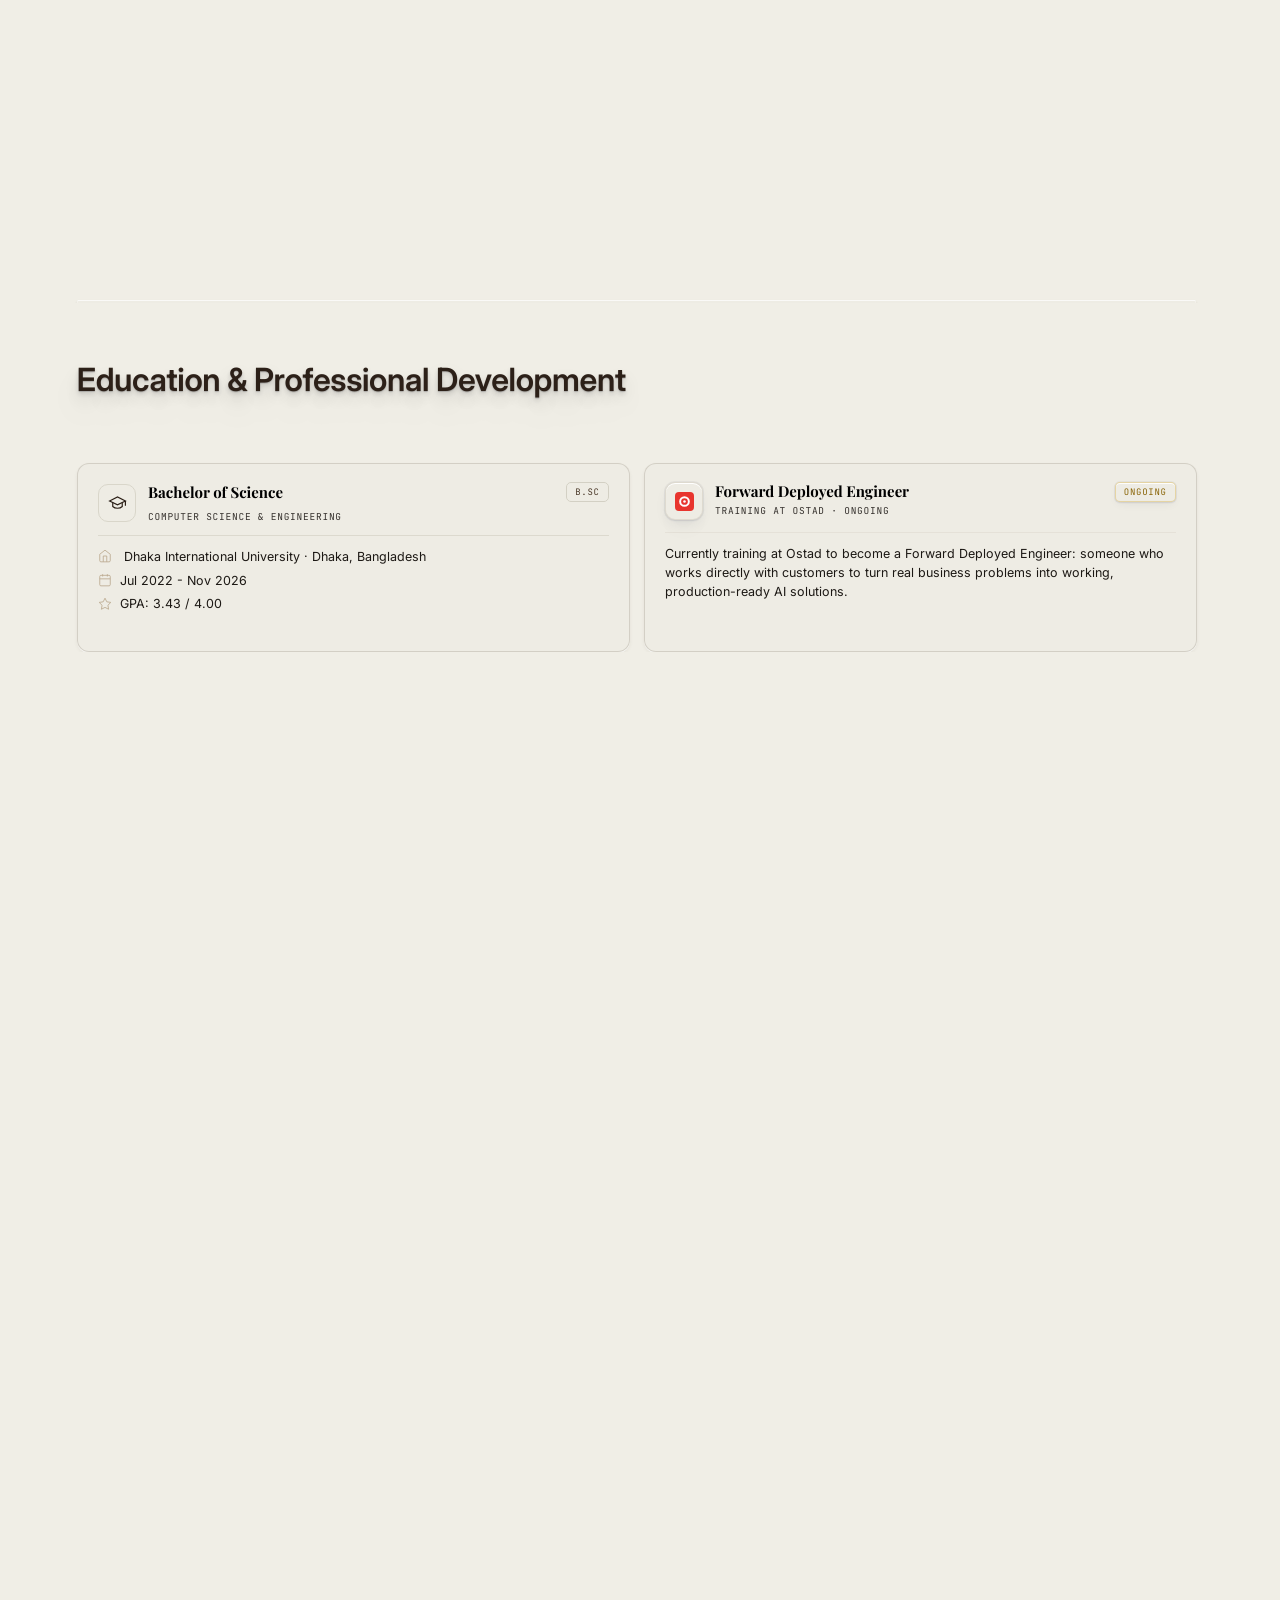
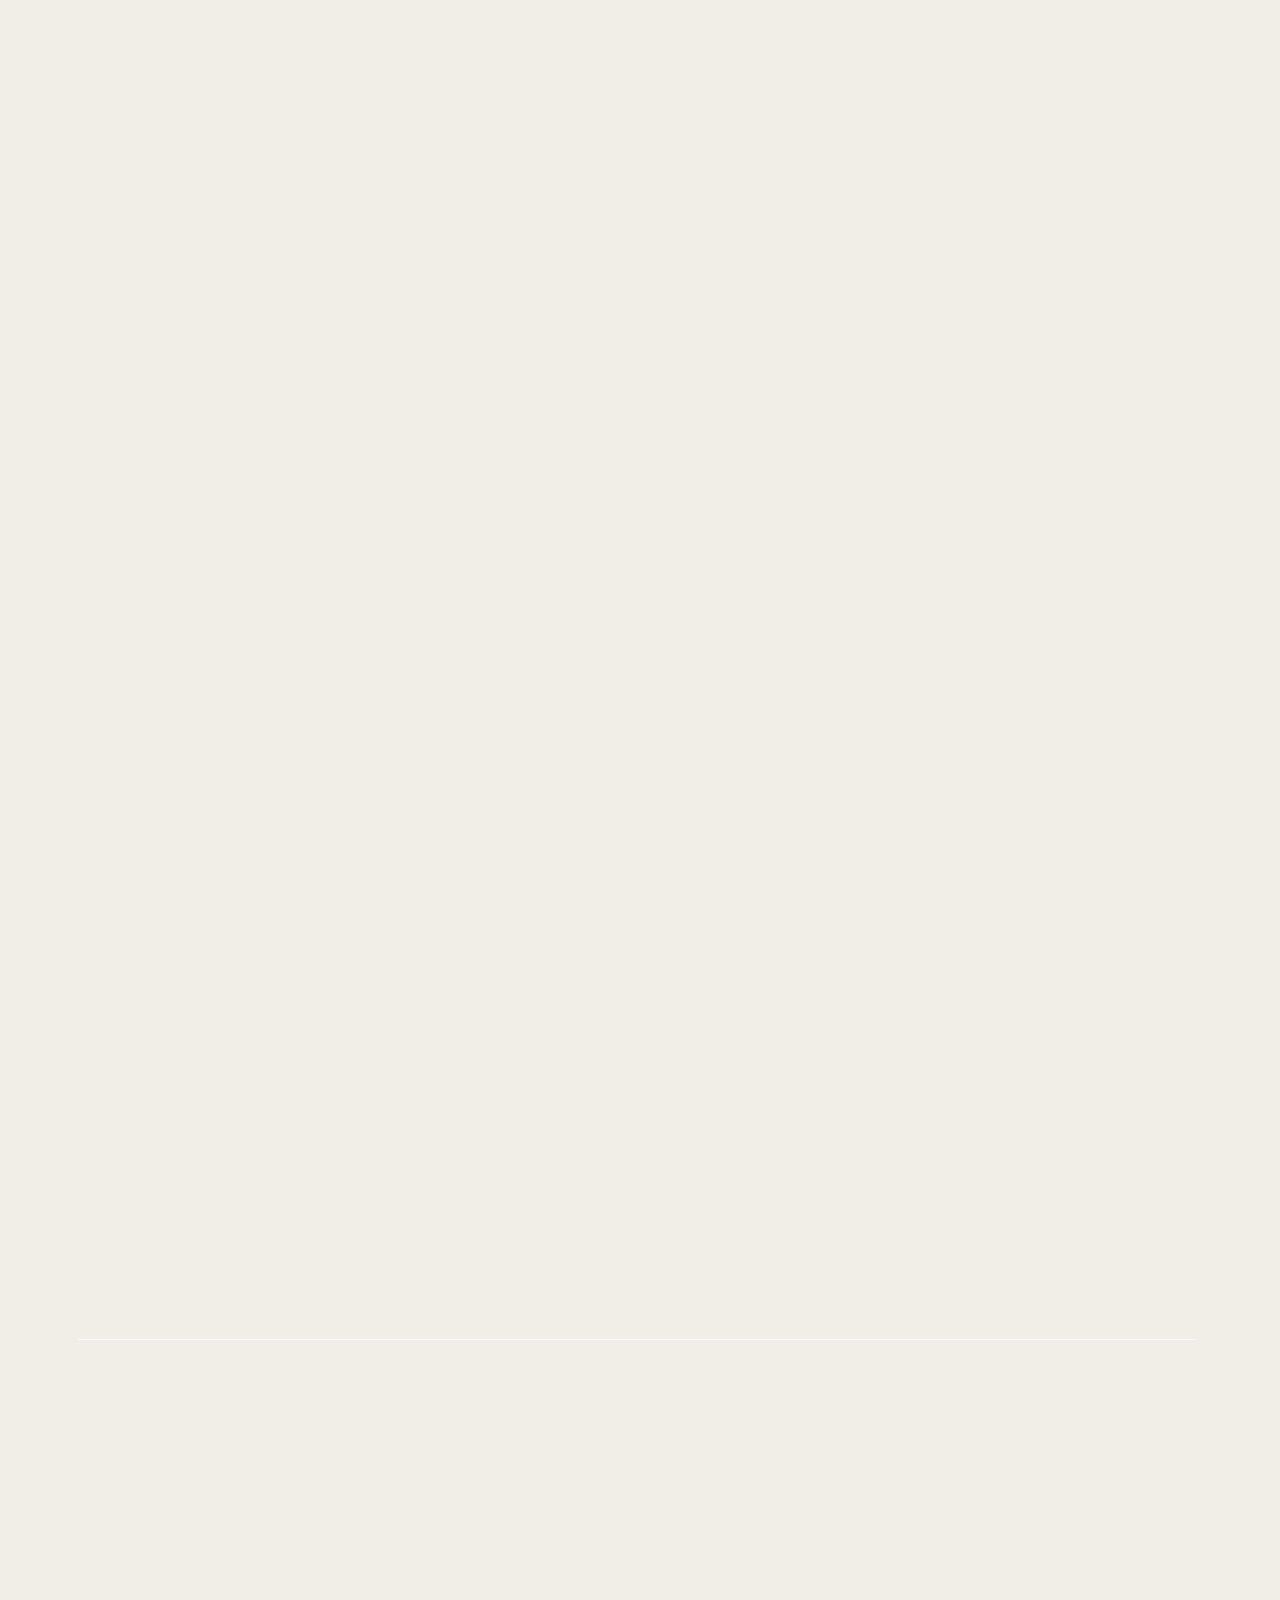
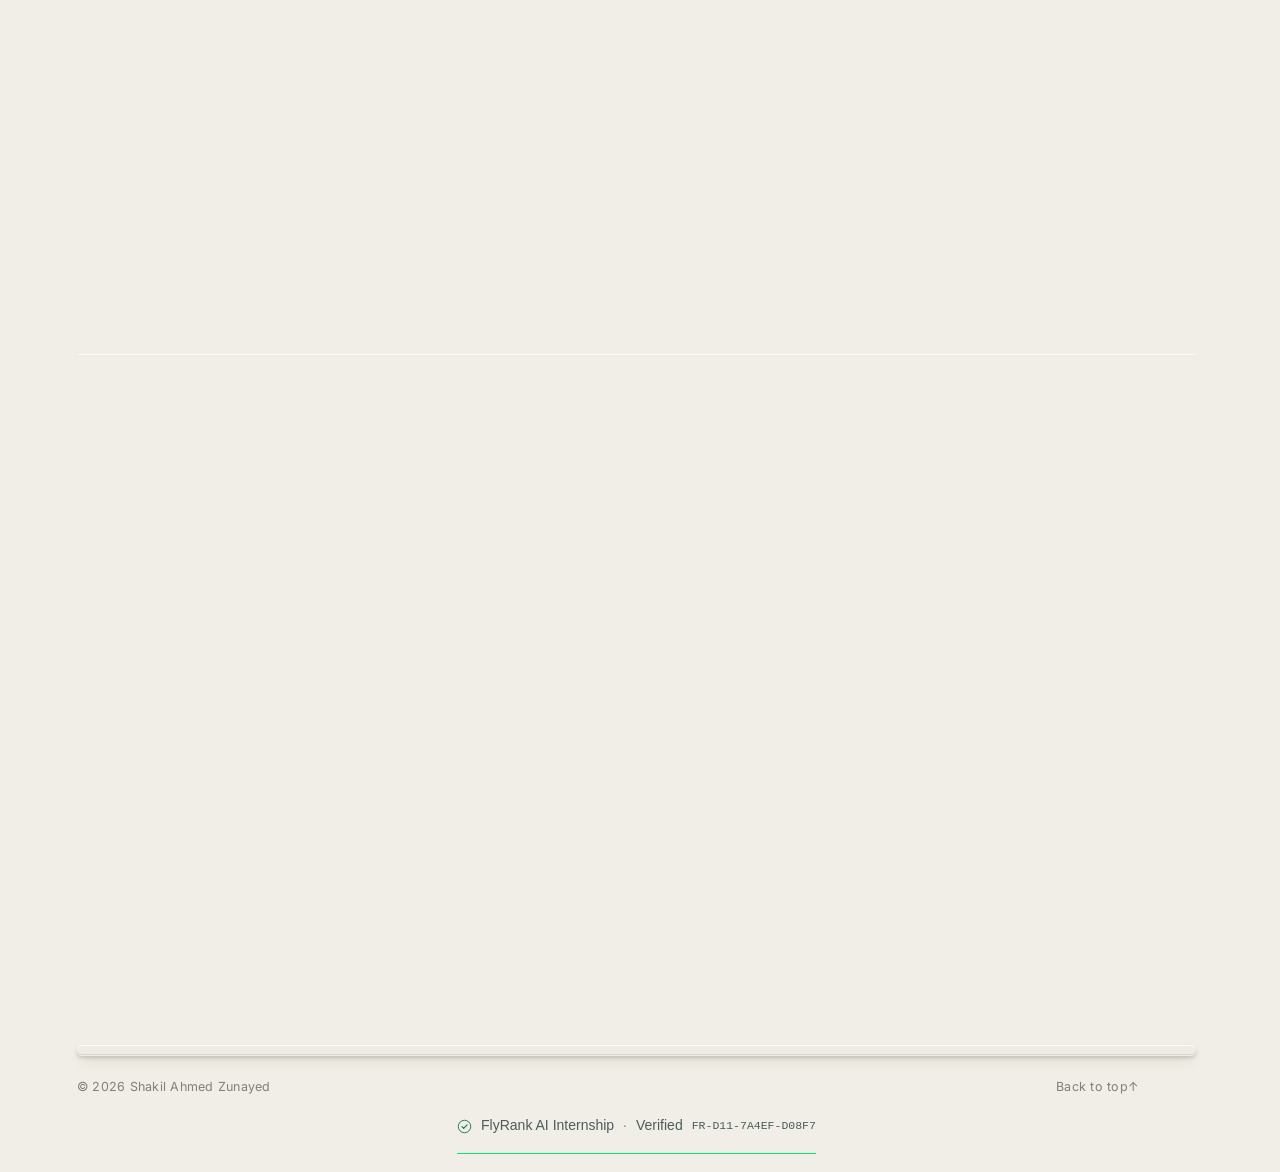
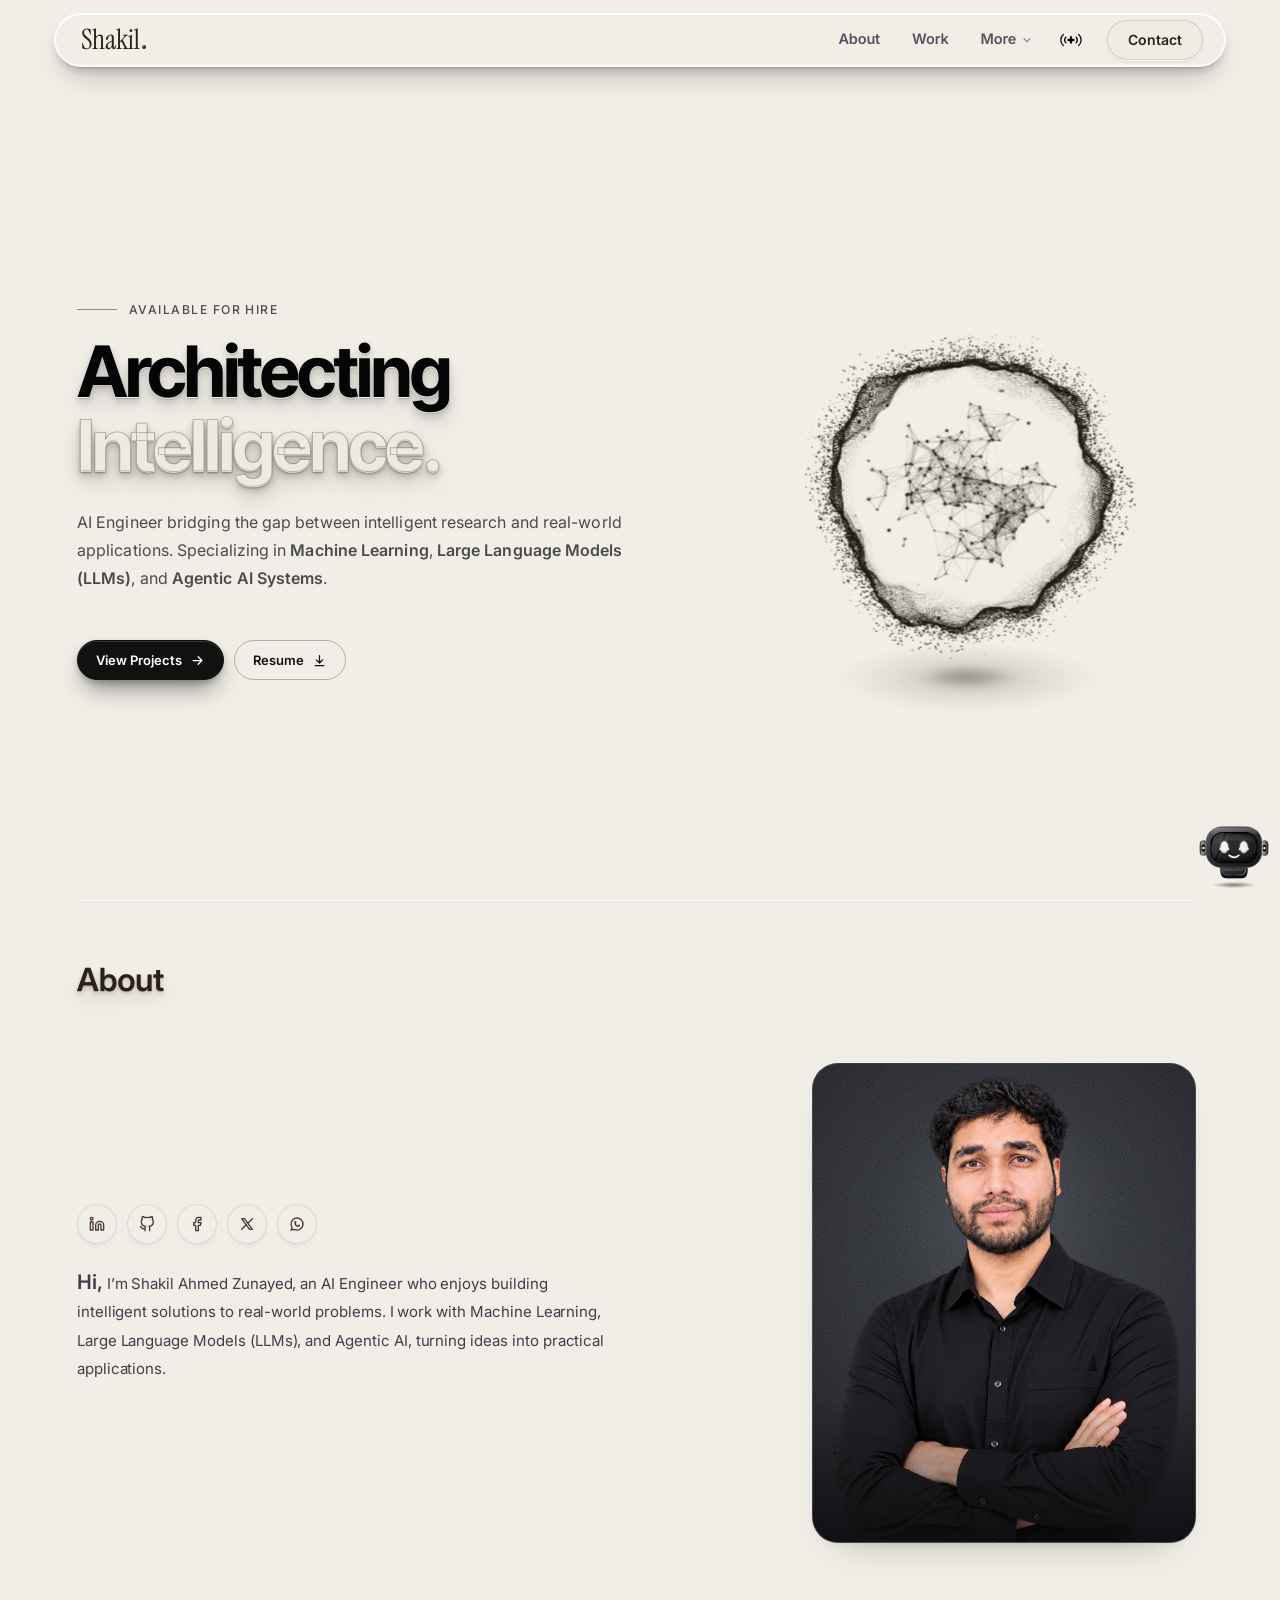
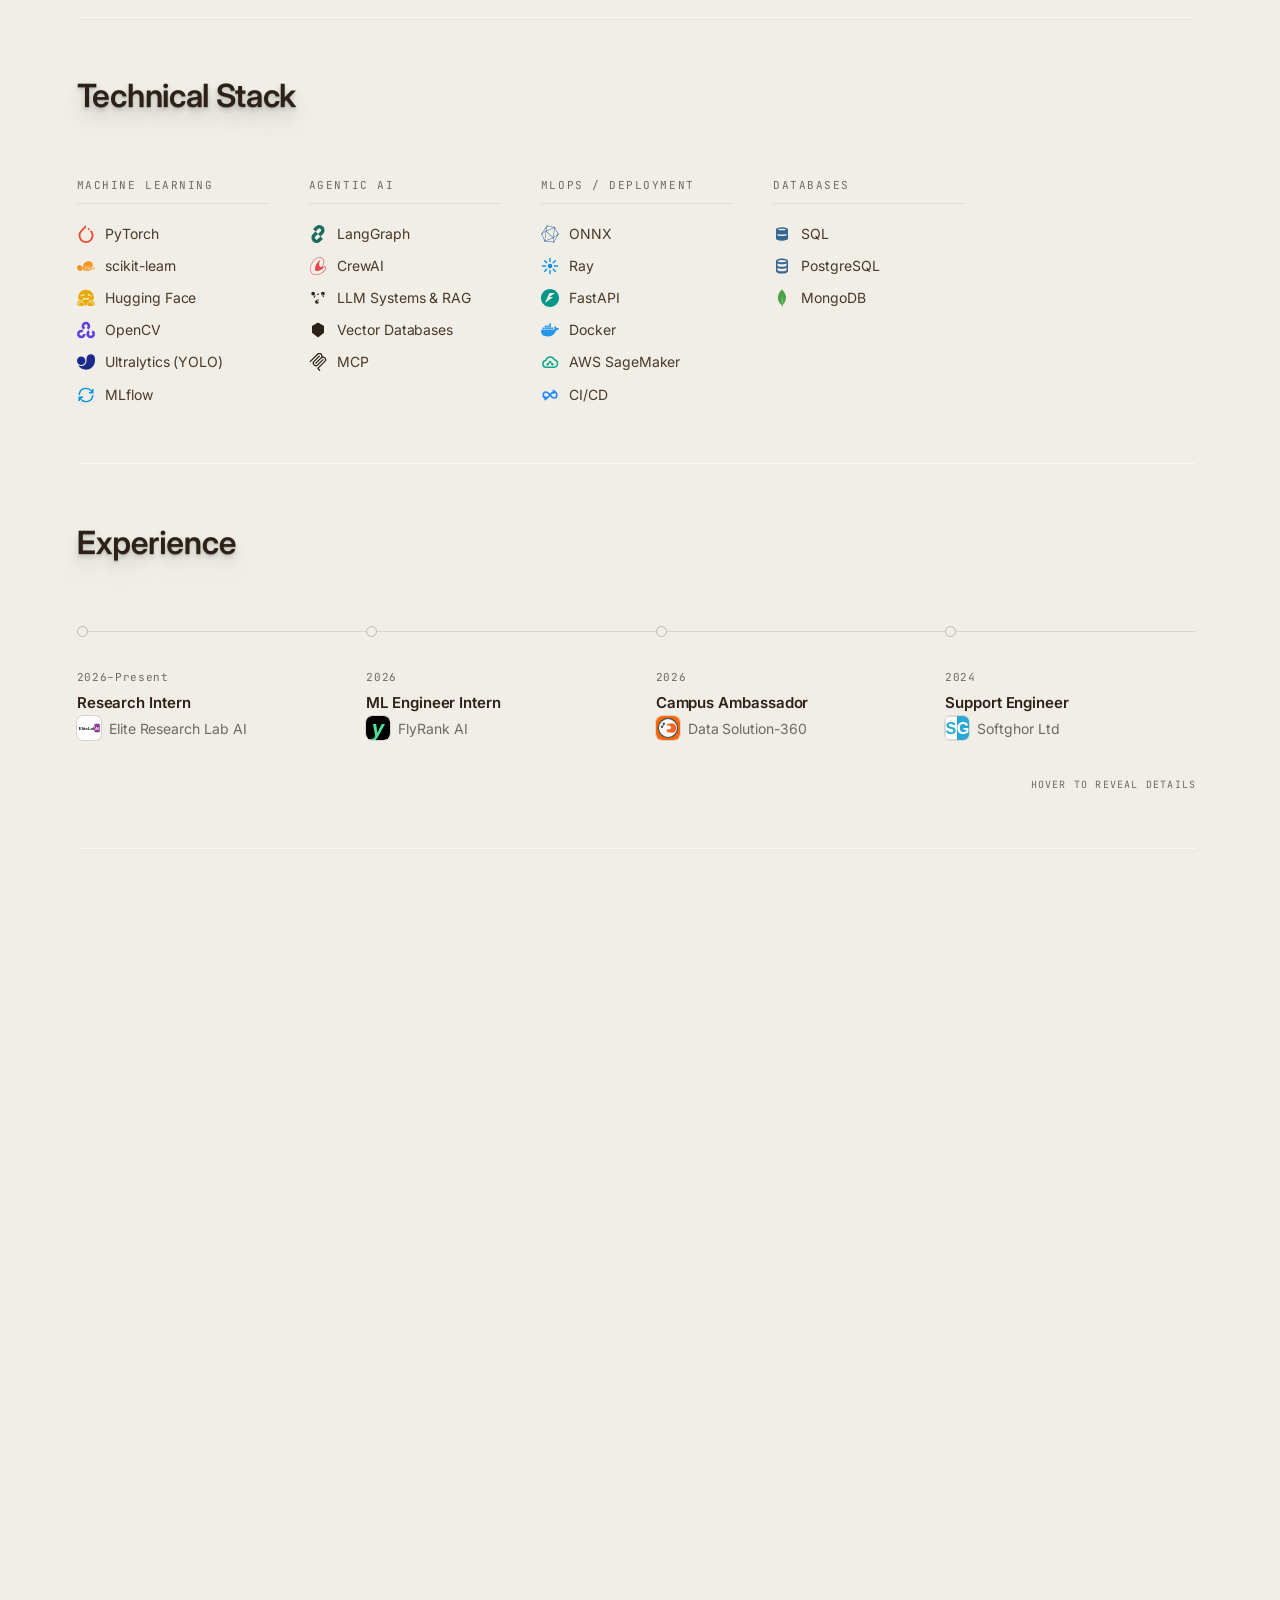
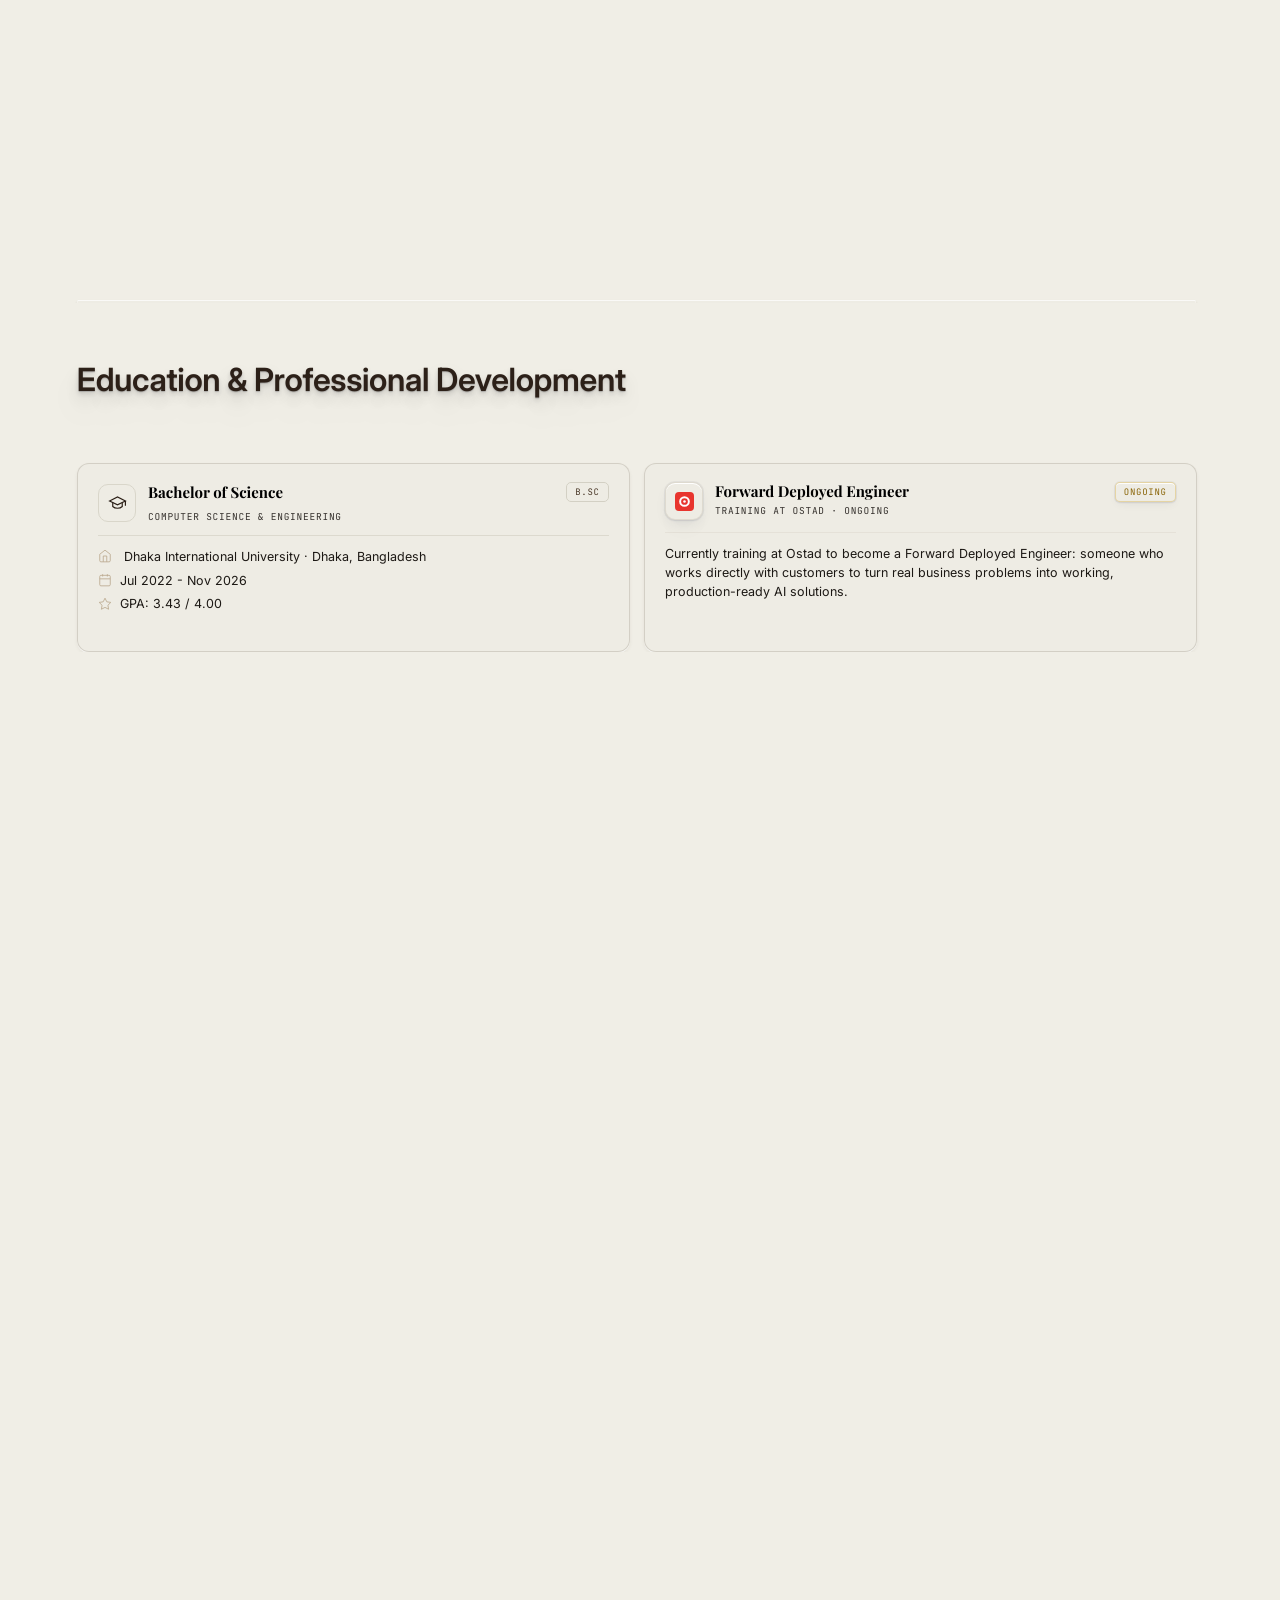
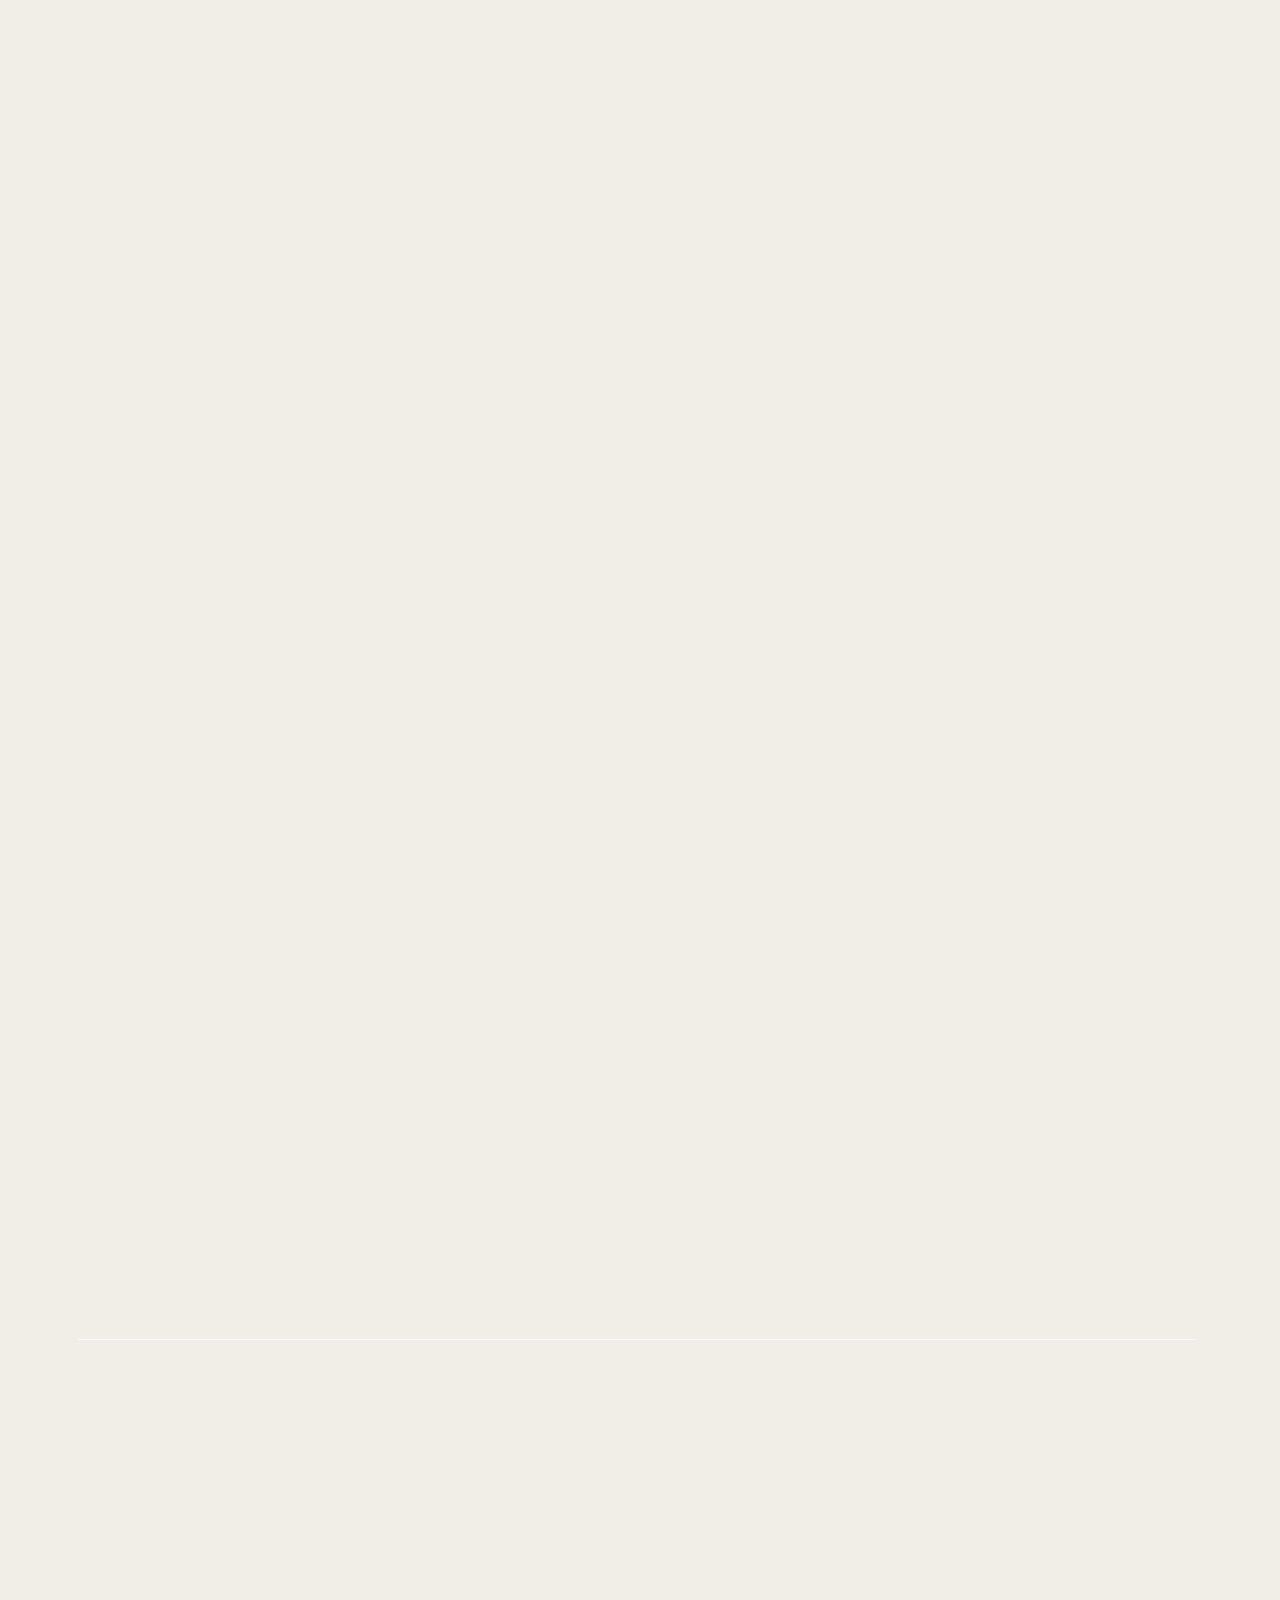
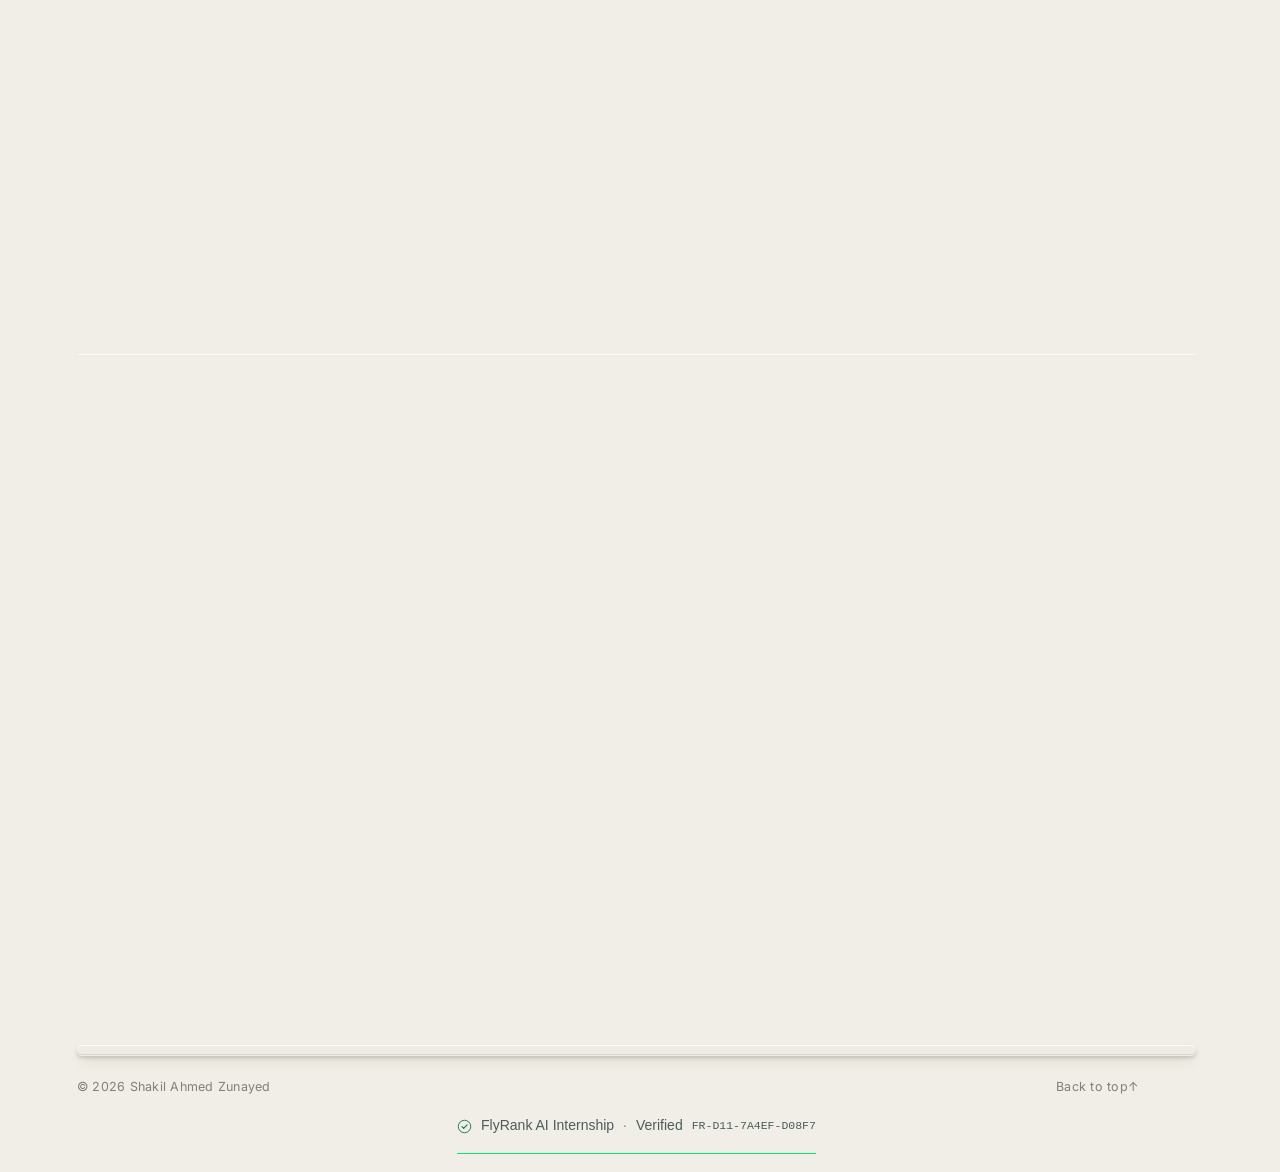
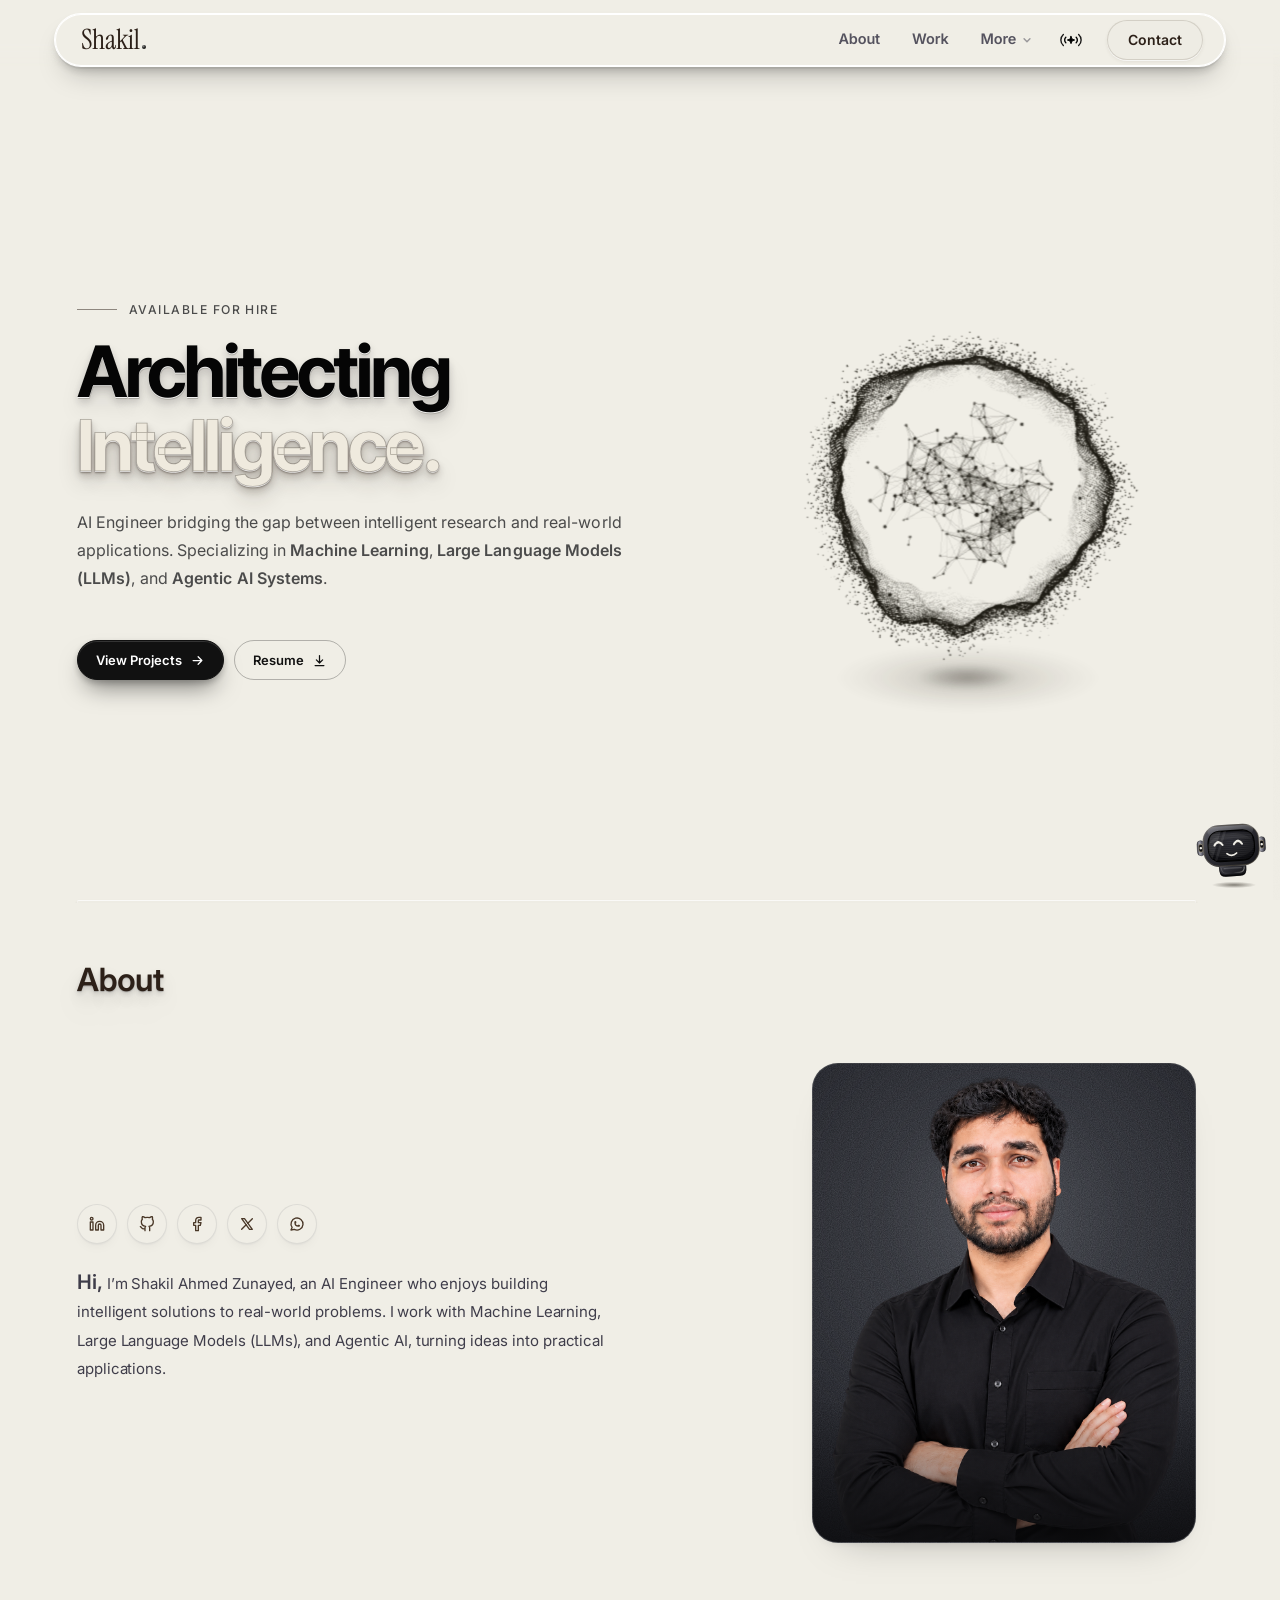
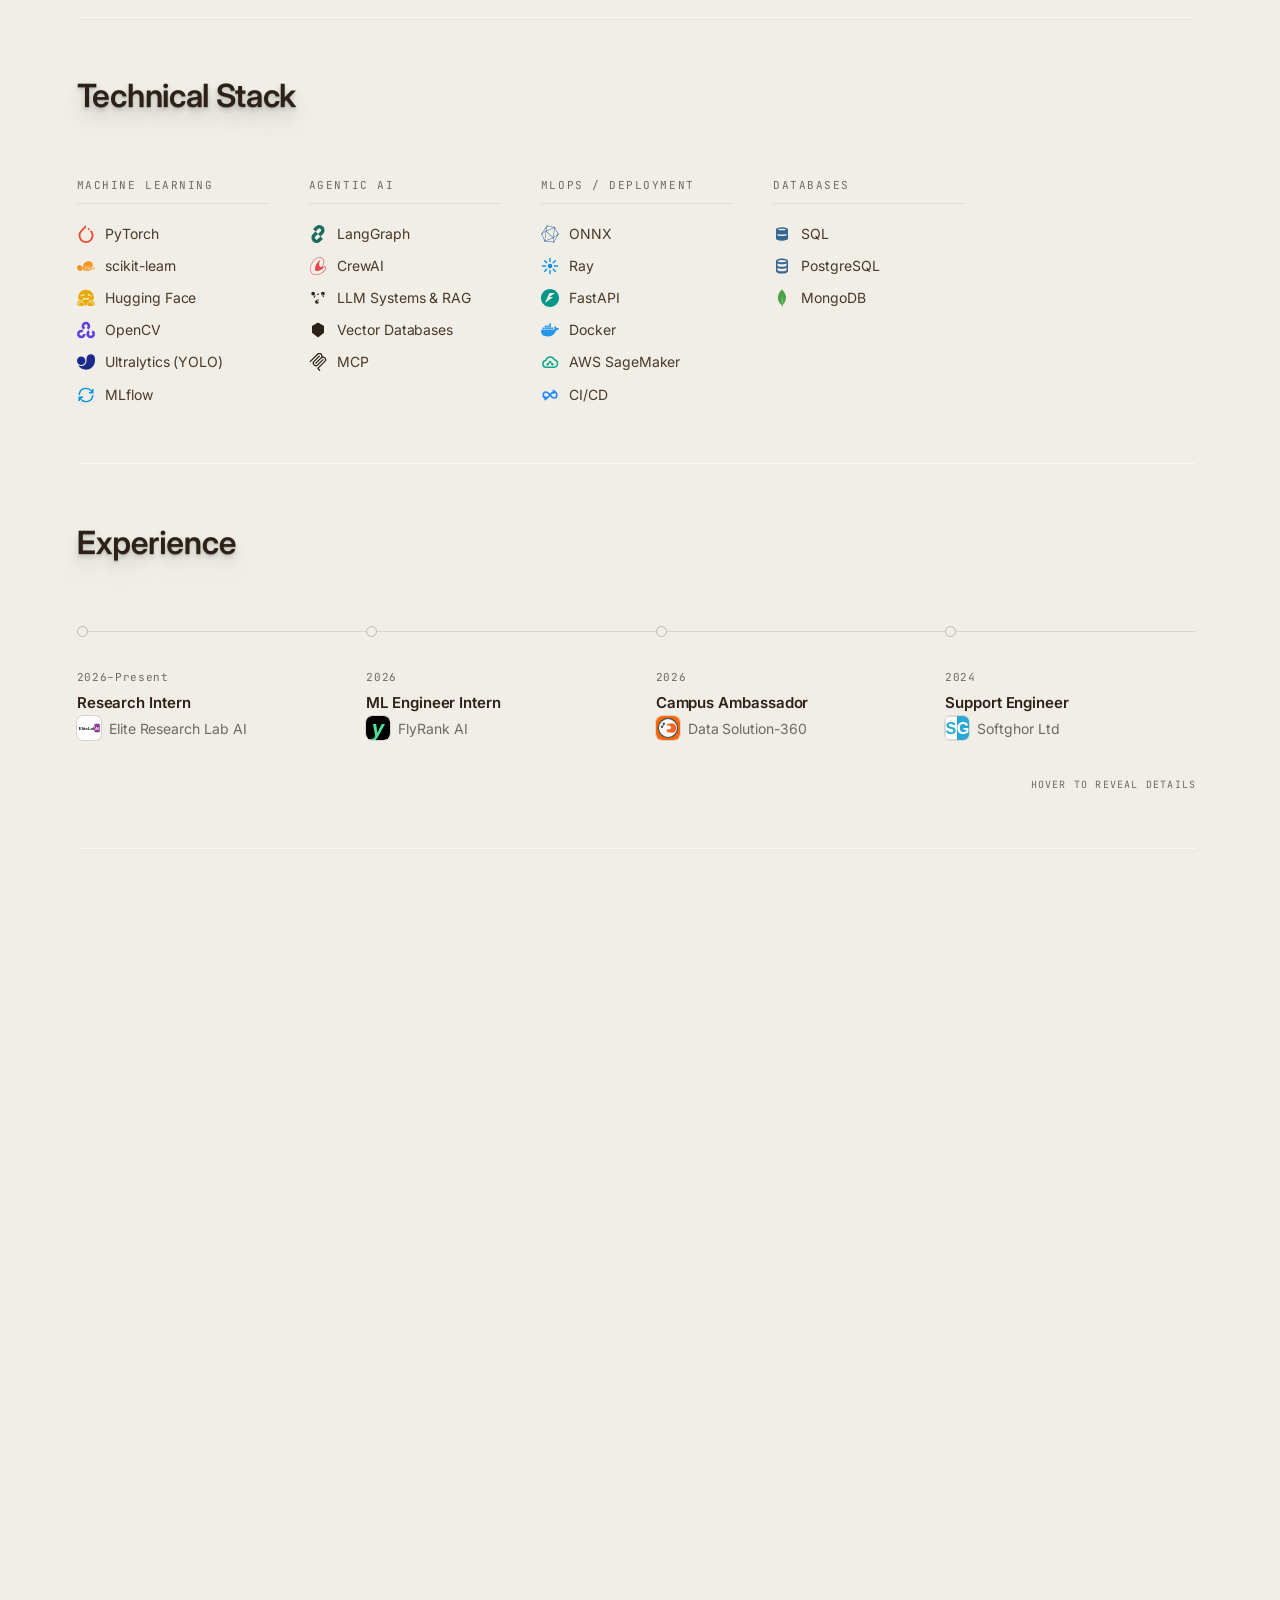
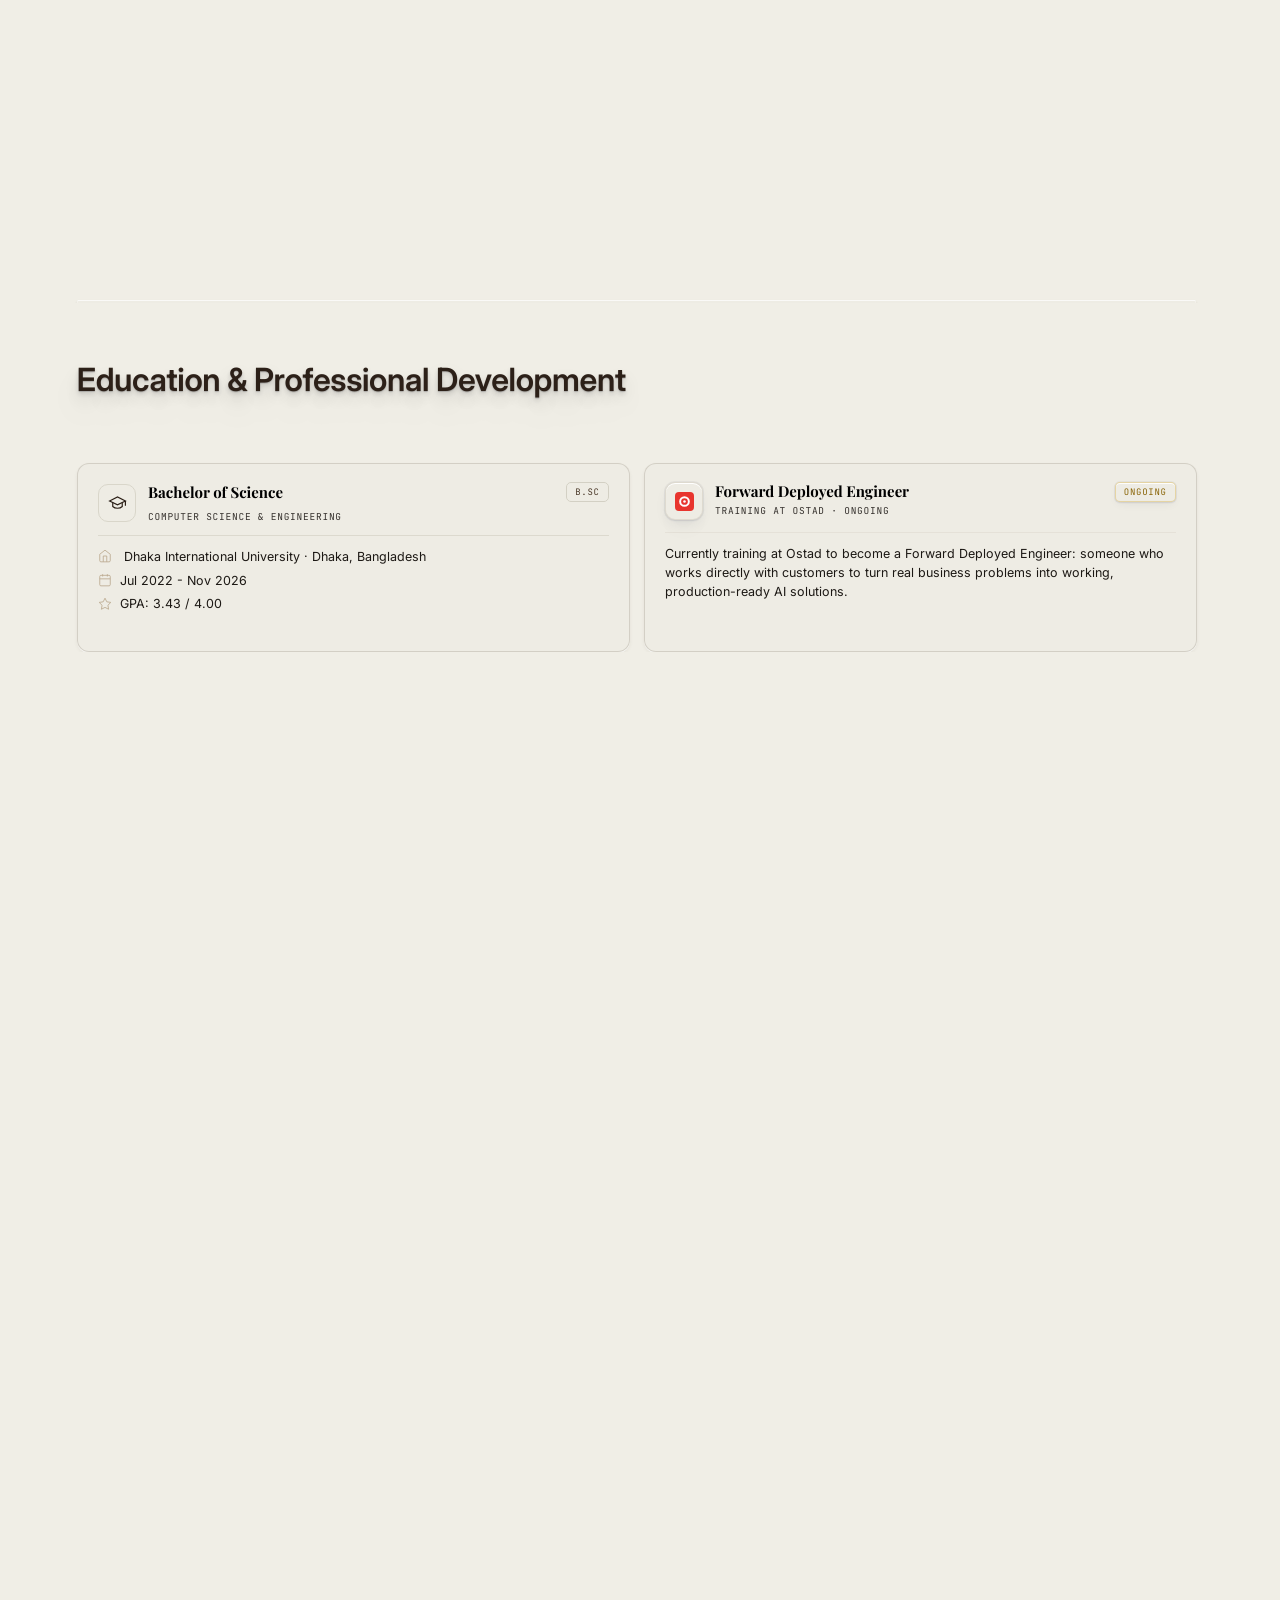
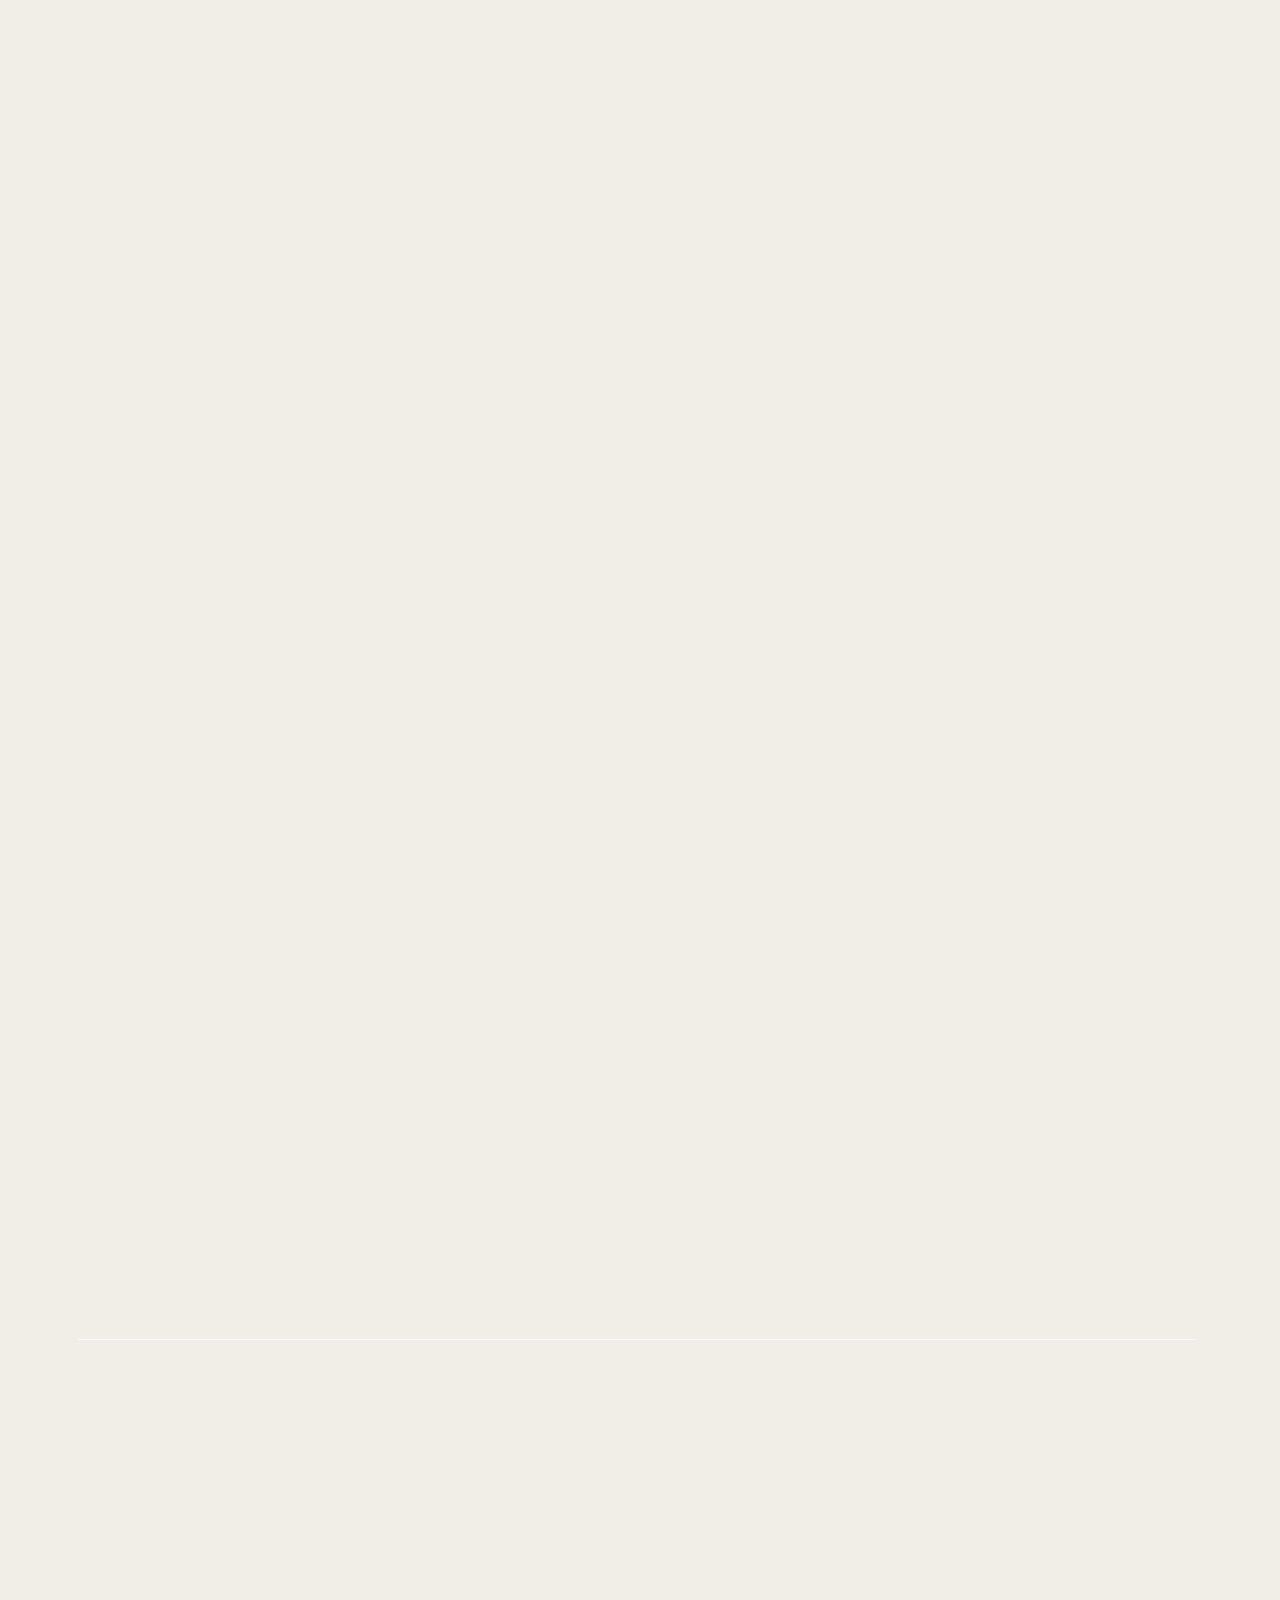
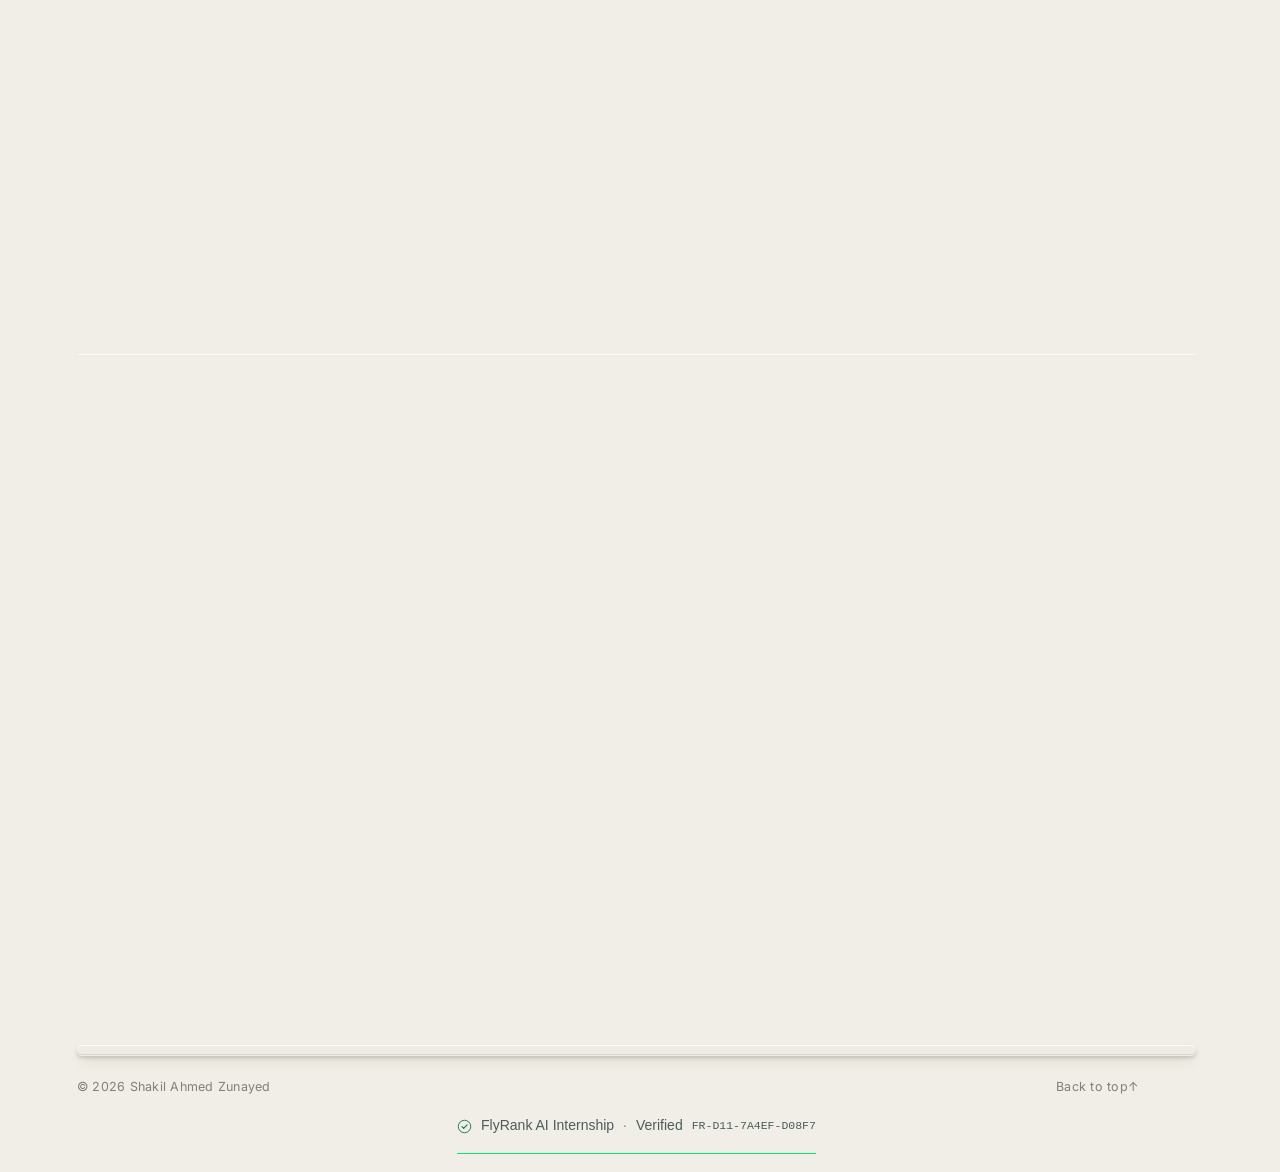
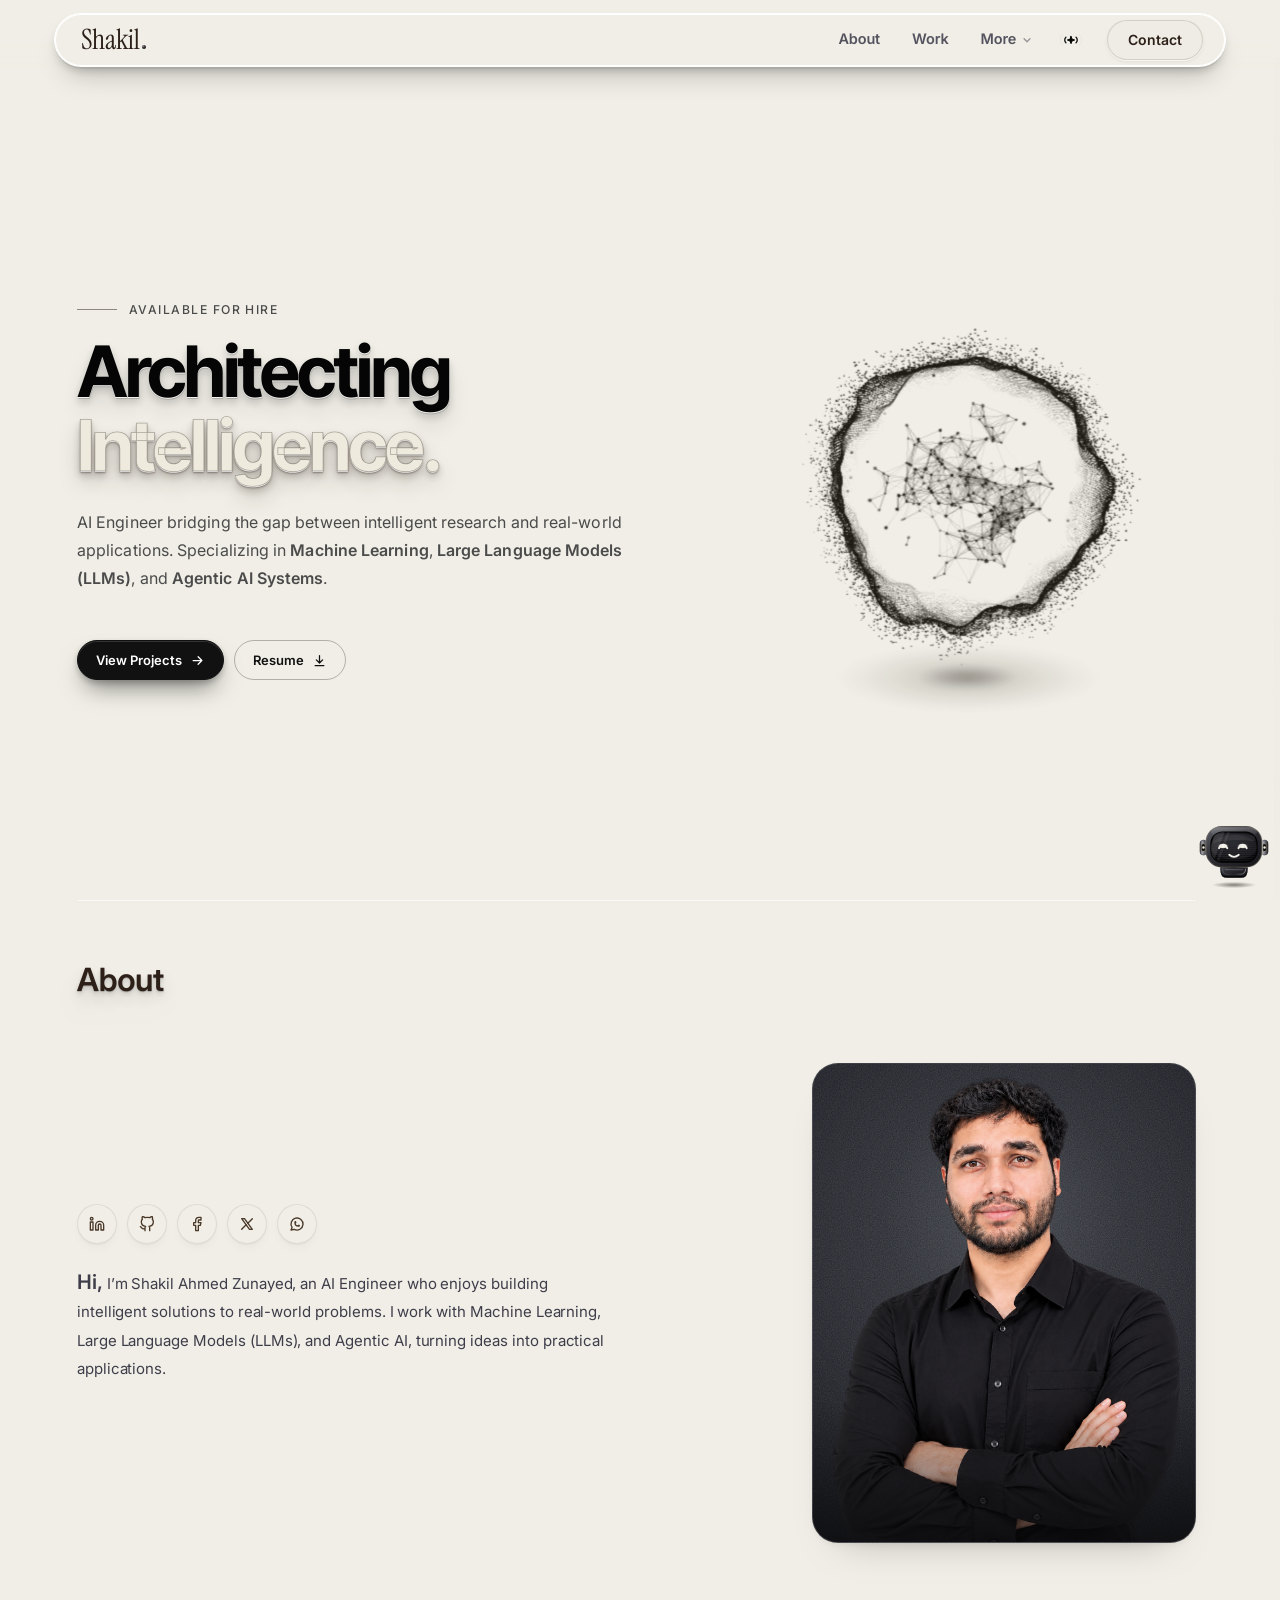
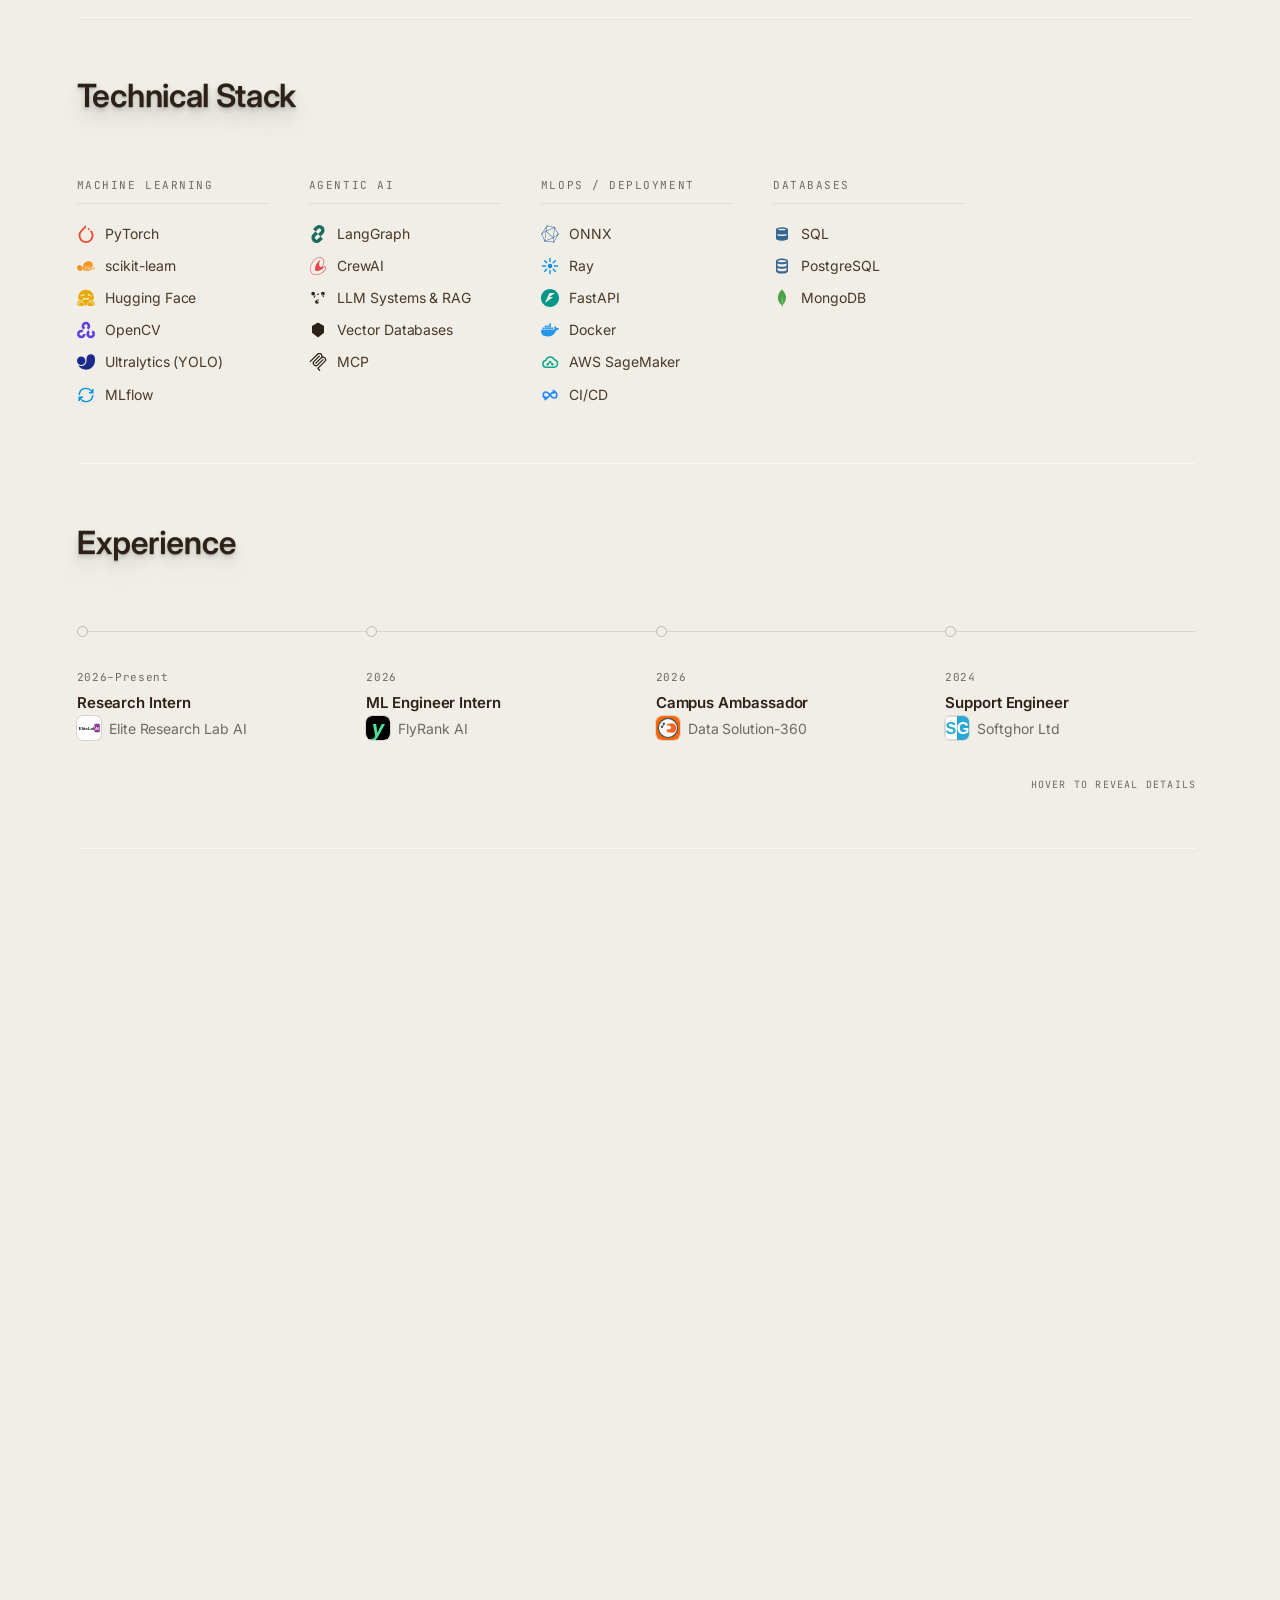
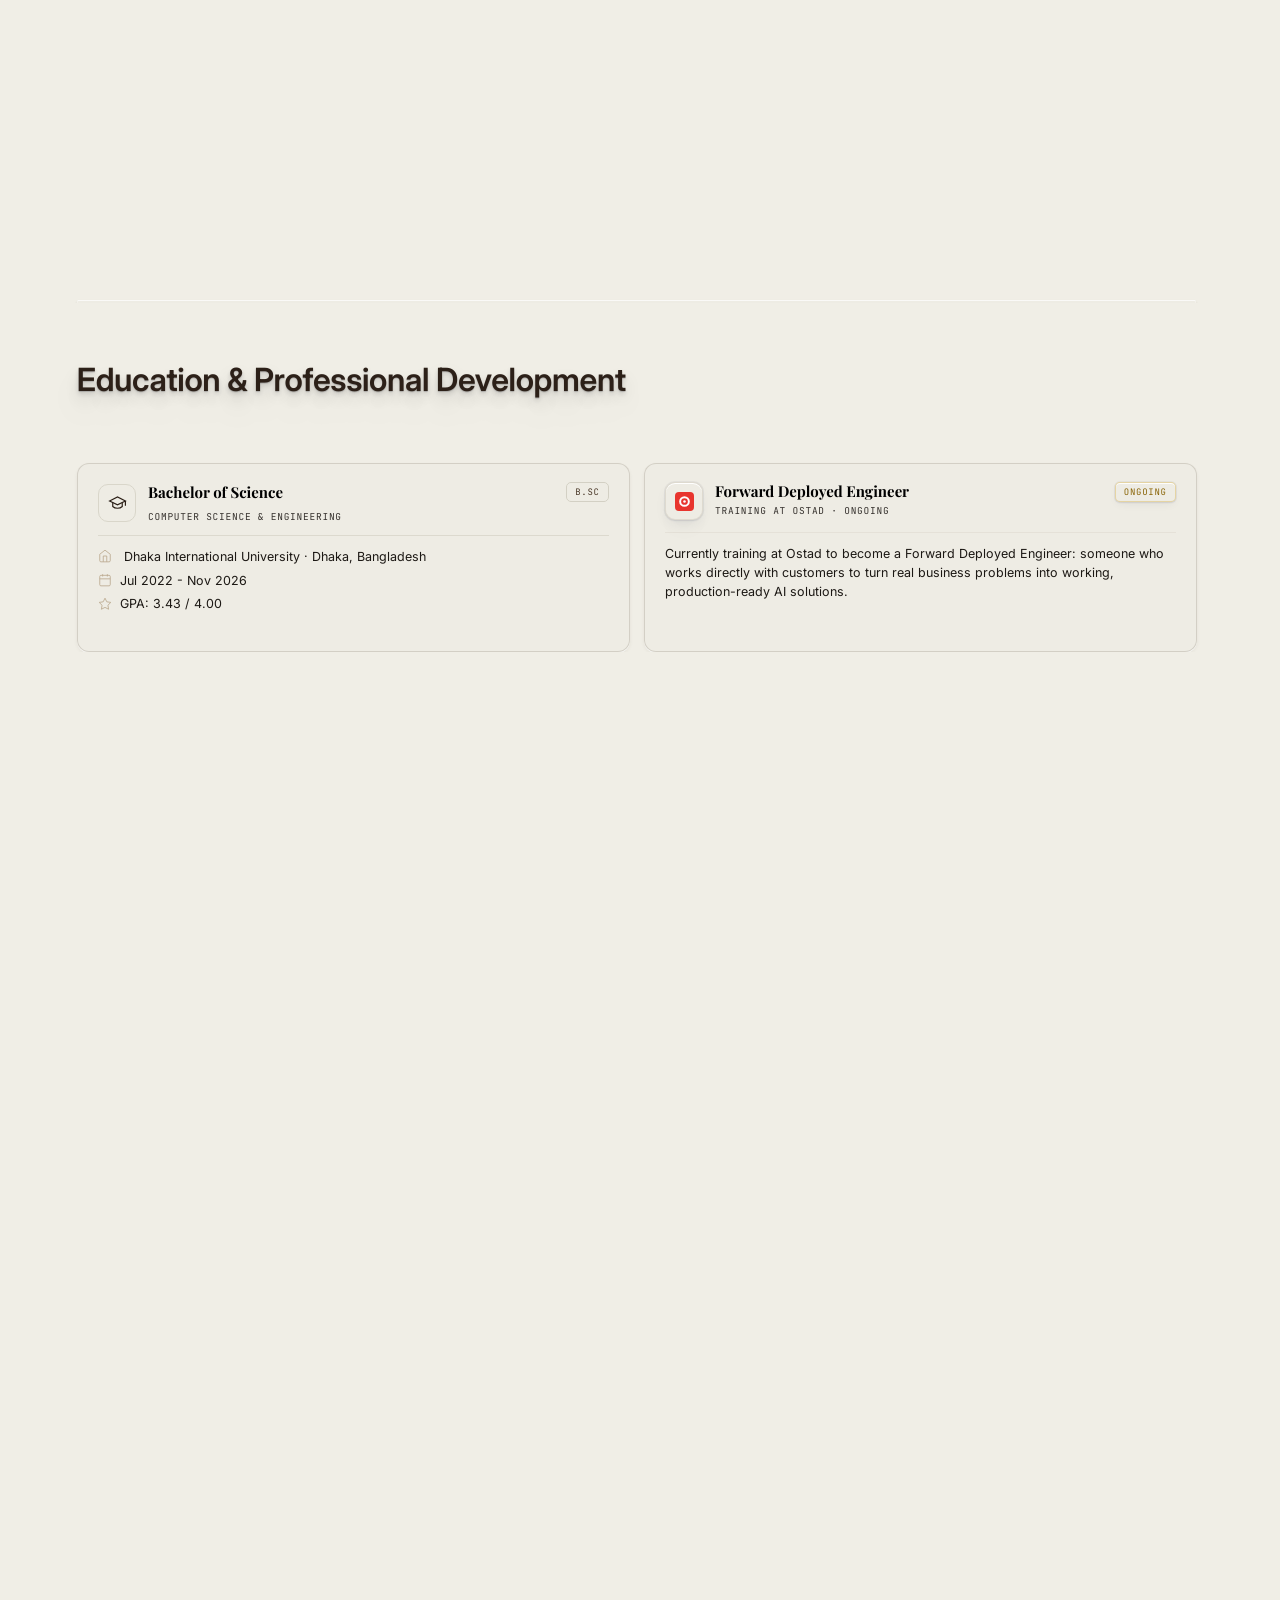
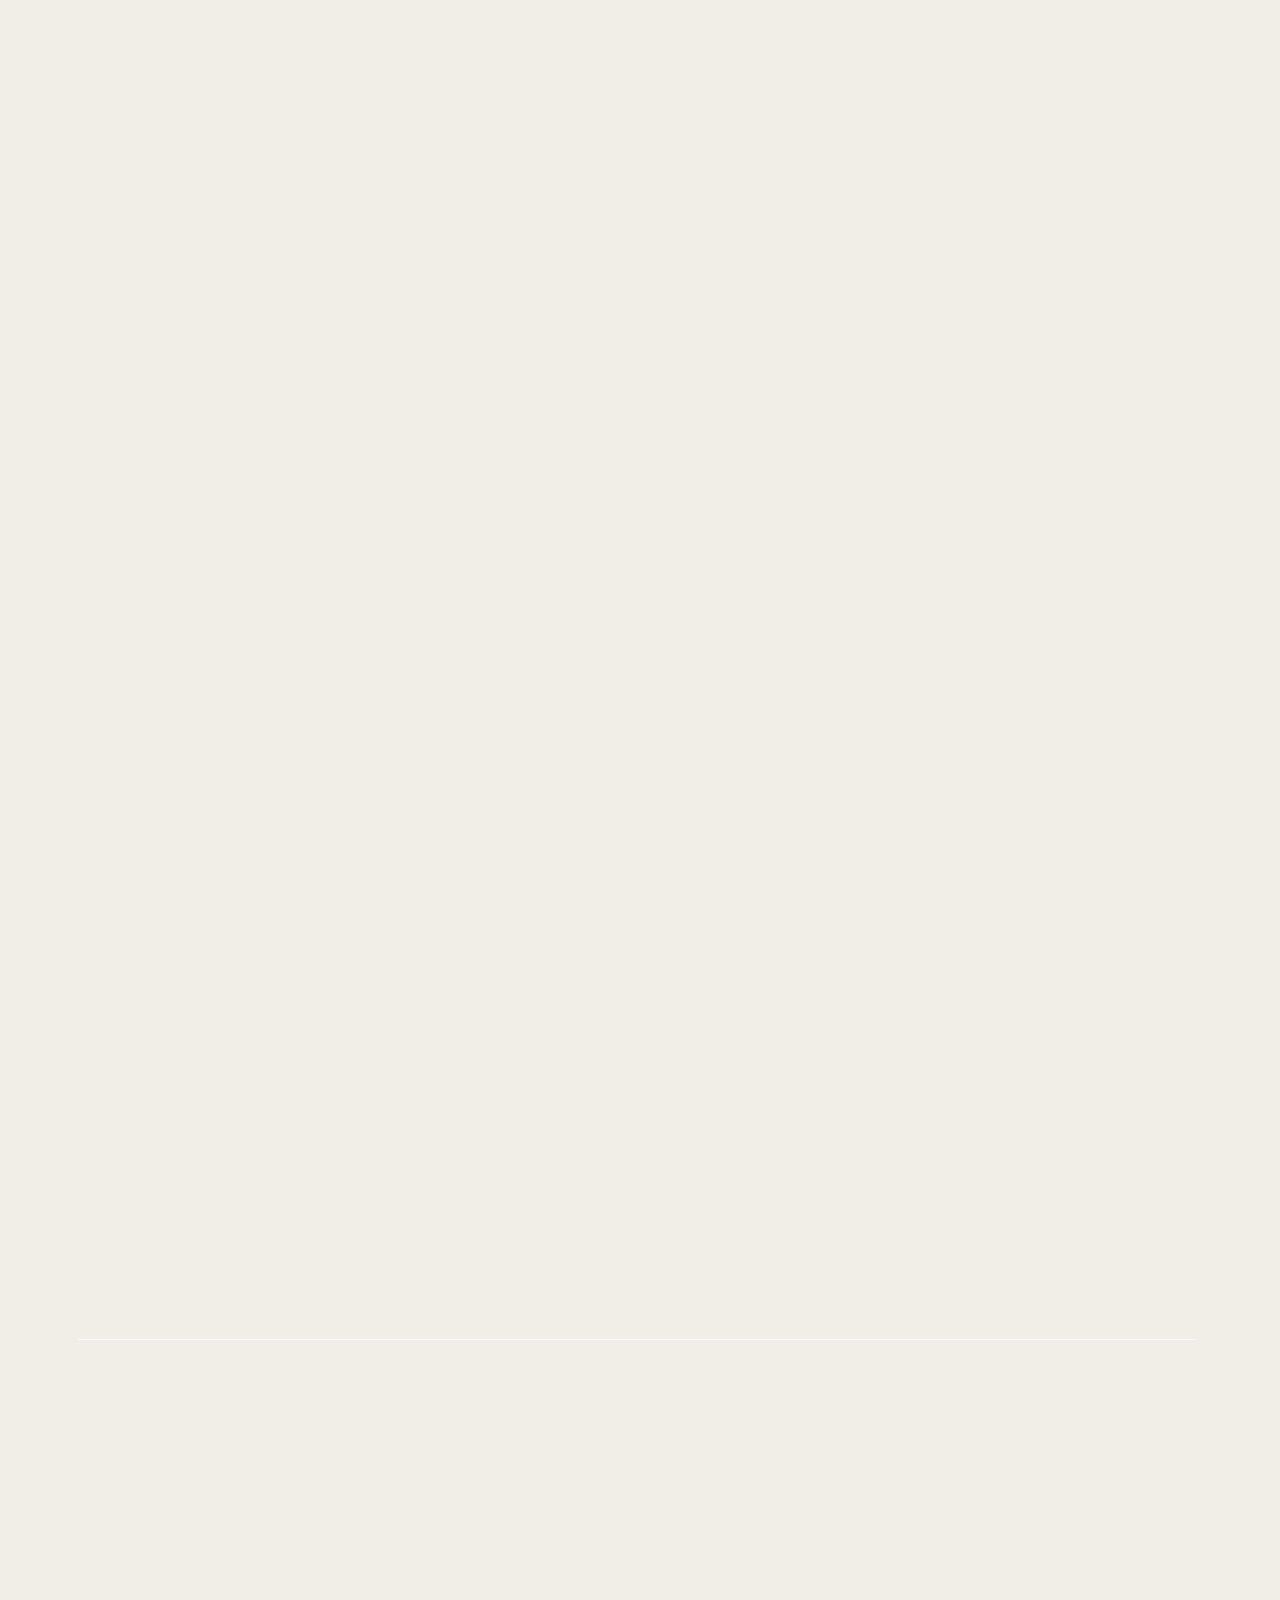
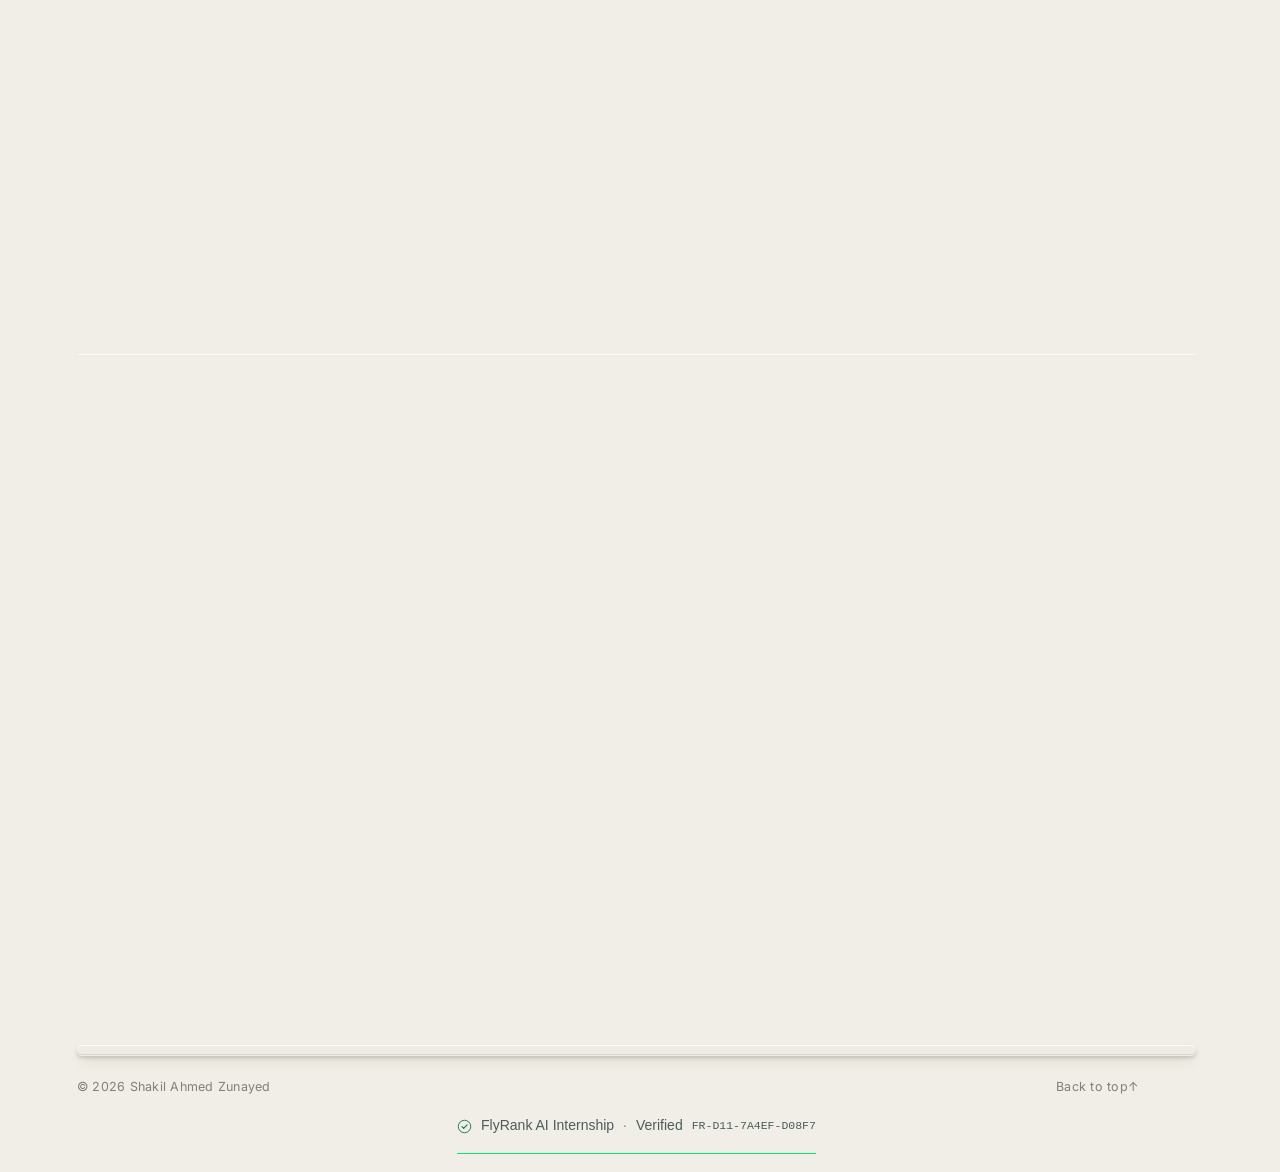
